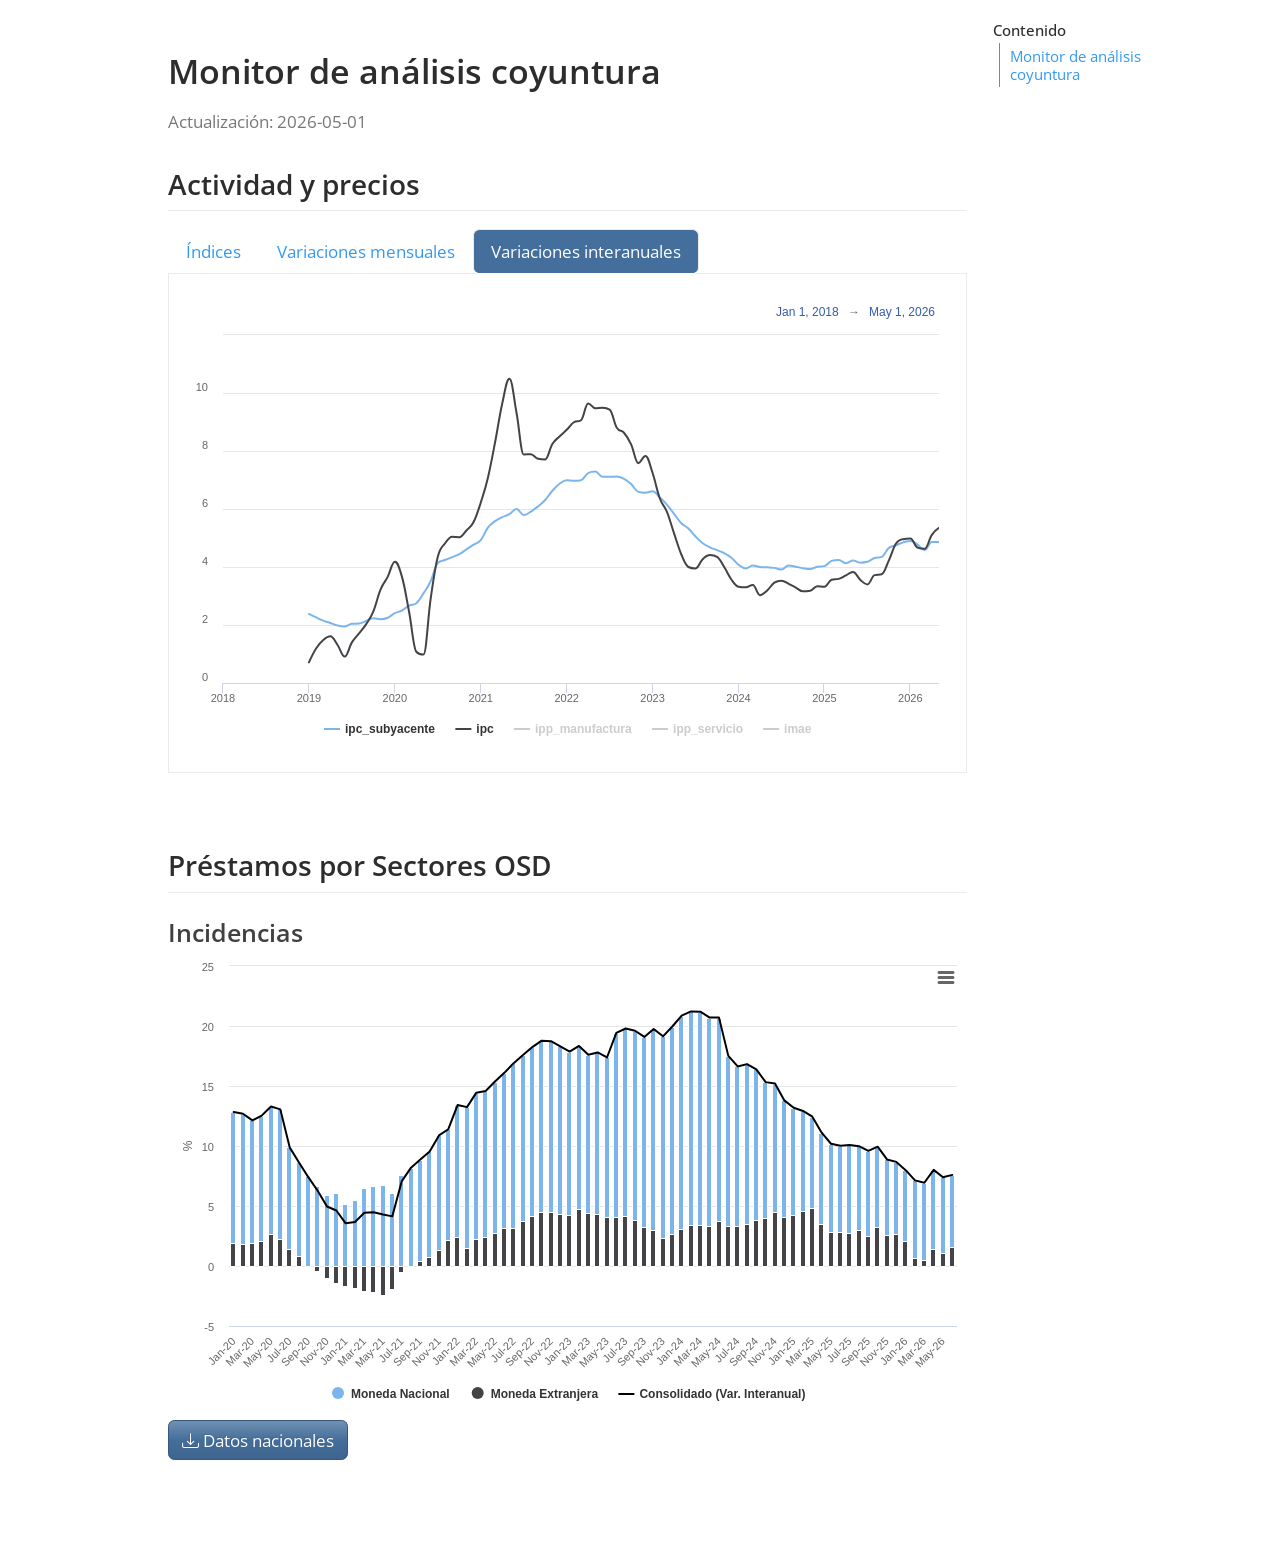
==== index.html @ 755cf3be "chore: actualizar datos y reporte web" ====
<!DOCTYPE html>
<html xmlns="http://www.w3.org/1999/xhtml" lang="en" xml:lang="en"><head>

<meta charset="utf-8">
<meta name="generator" content="quarto-1.9.38">

<meta name="viewport" content="width=device-width, initial-scale=1.0, user-scalable=yes">


<title>index</title>
<style>
/* Default styles provided by pandoc.
** See https://pandoc.org/MANUAL.html#variables-for-html for config info.
*/
code{white-space: pre-wrap;}
span.smallcaps{font-variant: small-caps;}
div.columns{display: flex; gap: min(4vw, 1.5em);}
div.column{flex: auto; overflow-x: auto;}
div.hanging-indent{margin-left: 1.5em; text-indent: -1.5em;}
ul.task-list{list-style: none;}
ul.task-list li input[type="checkbox"] {
  width: 0.8em;
  margin: 0 0.8em 0.2em -1em; /* quarto-specific, see https://github.com/quarto-dev/quarto-cli/issues/4556 */ 
  vertical-align: middle;
}
</style>


<script src="index_files/libs/clipboard/clipboard.min.js"></script>
<script src="index_files/libs/quarto-html/quarto.js" type="module"></script>
<script src="index_files/libs/quarto-html/tabsets/tabsets.js" type="module"></script>
<script src="index_files/libs/quarto-html/popper.min.js"></script>
<script src="index_files/libs/quarto-html/tippy.umd.min.js"></script>
<script src="index_files/libs/quarto-html/anchor.min.js"></script>
<link href="index_files/libs/quarto-html/tippy.css" rel="stylesheet">
<link href="index_files/libs/quarto-html/quarto-syntax-highlighting-15634bcf2e68342d4ad2dfa704d543f6.css" rel="stylesheet" id="quarto-text-highlighting-styles">
<script src="index_files/libs/bootstrap/bootstrap.min.js"></script>
<link href="index_files/libs/bootstrap/bootstrap-icons.css" rel="stylesheet">
<link href="index_files/libs/bootstrap/bootstrap-7c4f94e8e9bd8b446b2df87534dfd278.min.css" rel="stylesheet" append-hash="true" id="quarto-bootstrap" data-mode="light">
<link href="index_files/libs/htmltools-fill-0.5.9/fill.css" rel="stylesheet">
<script src="index_files/libs/htmlwidgets-1.6.4/htmlwidgets.js"></script>
<script src="index_files/libs/jquery-3.5.1/jquery.min.js"></script>
<script src="index_files/libs/proj4js-2.3.15/proj4.js"></script>
<link href="index_files/libs/highcharts-9.3.1/css/motion.css" rel="stylesheet">
<script src="index_files/libs/highcharts-9.3.1/highcharts.js"></script>
<script src="index_files/libs/highcharts-9.3.1/highcharts-3d.js"></script>
<script src="index_files/libs/highcharts-9.3.1/highcharts-more.js"></script>
<script src="index_files/libs/highcharts-9.3.1/modules/stock.js"></script>
<script src="index_files/libs/highcharts-9.3.1/modules/map.js"></script>
<script src="index_files/libs/highcharts-9.3.1/modules/data.js"></script>
<script src="index_files/libs/highcharts-9.3.1/modules/exporting.js"></script>
<script src="index_files/libs/highcharts-9.3.1/modules/offline-exporting.js"></script>
<script src="index_files/libs/highcharts-9.3.1/modules/drilldown.js"></script>
<script src="index_files/libs/highcharts-9.3.1/modules/item-series.js"></script>
<script src="index_files/libs/highcharts-9.3.1/modules/overlapping-datalabels.js"></script>
<script src="index_files/libs/highcharts-9.3.1/modules/annotations.js"></script>
<script src="index_files/libs/highcharts-9.3.1/modules/export-data.js"></script>
<script src="index_files/libs/highcharts-9.3.1/modules/funnel.js"></script>
<script src="index_files/libs/highcharts-9.3.1/modules/heatmap.js"></script>
<script src="index_files/libs/highcharts-9.3.1/modules/treemap.js"></script>
<script src="index_files/libs/highcharts-9.3.1/modules/sankey.js"></script>
<script src="index_files/libs/highcharts-9.3.1/modules/dependency-wheel.js"></script>
<script src="index_files/libs/highcharts-9.3.1/modules/organization.js"></script>
<script src="index_files/libs/highcharts-9.3.1/modules/solid-gauge.js"></script>
<script src="index_files/libs/highcharts-9.3.1/modules/streamgraph.js"></script>
<script src="index_files/libs/highcharts-9.3.1/modules/sunburst.js"></script>
<script src="index_files/libs/highcharts-9.3.1/modules/vector.js"></script>
<script src="index_files/libs/highcharts-9.3.1/modules/wordcloud.js"></script>
<script src="index_files/libs/highcharts-9.3.1/modules/xrange.js"></script>
<script src="index_files/libs/highcharts-9.3.1/modules/tilemap.js"></script>
<script src="index_files/libs/highcharts-9.3.1/modules/venn.js"></script>
<script src="index_files/libs/highcharts-9.3.1/modules/gantt.js"></script>
<script src="index_files/libs/highcharts-9.3.1/modules/timeline.js"></script>
<script src="index_files/libs/highcharts-9.3.1/modules/parallel-coordinates.js"></script>
<script src="index_files/libs/highcharts-9.3.1/modules/bullet.js"></script>
<script src="index_files/libs/highcharts-9.3.1/modules/coloraxis.js"></script>
<script src="index_files/libs/highcharts-9.3.1/modules/dumbbell.js"></script>
<script src="index_files/libs/highcharts-9.3.1/modules/lollipop.js"></script>
<script src="index_files/libs/highcharts-9.3.1/modules/series-label.js"></script>
<script src="index_files/libs/highcharts-9.3.1/plugins/motion.js"></script>
<script src="index_files/libs/highcharts-9.3.1/custom/reset.js"></script>
<script src="index_files/libs/highcharts-9.3.1/modules/boost.js"></script>
<script src="index_files/libs/highchart-binding-0.9.5/highchart.js"></script>


<link rel="stylesheet" href="style.css">
</head>

<body class="quarto-light">

<div id="quarto-content" class="page-columns page-rows-contents page-layout-article">
<div id="quarto-margin-sidebar" class="sidebar margin-sidebar">
  <nav id="TOC" role="doc-toc" class="toc-active">
    <h2 id="toc-title">Contenido</h2>
   
  <ul>
  <li><a href="#monitor-de-análisis-coyuntura" id="toc-monitor-de-análisis-coyuntura" class="nav-link active" data-scroll-target="#monitor-de-análisis-coyuntura">Monitor de análisis coyuntura</a>
  <ul class="collapse">
  <li><a href="#actividad-y-precios" id="toc-actividad-y-precios" class="nav-link" data-scroll-target="#actividad-y-precios">Actividad y precios</a></li>
  <li><a href="#préstamos-por-sectores-osd" id="toc-préstamos-por-sectores-osd" class="nav-link" data-scroll-target="#préstamos-por-sectores-osd">Préstamos por Sectores OSD</a>
  <ul class="collapse">
  <li><a href="#incidencias" id="toc-incidencias" class="nav-link" data-scroll-target="#incidencias">Incidencias</a></li>
  </ul></li>
  </ul></li>
  </ul>
</nav>
</div>
<main class="content" id="quarto-document-content">




<section id="monitor-de-análisis-coyuntura" class="level1">
<h1>Monitor de análisis coyuntura</h1>
<p>Actualización: 2026-05-01</p>
<section id="actividad-y-precios" class="level2">
<h2 class="anchored" data-anchor-id="actividad-y-precios">Actividad y precios</h2>
<div class="tabset-margin-container"></div><div class="panel-tabset nav-pills">
<ul class="nav nav-tabs" role="tablist"><li class="nav-item" role="presentation"><a class="nav-link" id="tabset-1-1-tab" data-bs-toggle="tab" data-bs-target="#tabset-1-1" role="tab" aria-controls="tabset-1-1" aria-selected="false" href="">Índices</a></li><li class="nav-item" role="presentation"><a class="nav-link" id="tabset-1-2-tab" data-bs-toggle="tab" data-bs-target="#tabset-1-2" role="tab" aria-controls="tabset-1-2" aria-selected="false" href="">Variaciones mensuales</a></li><li class="nav-item" role="presentation"><a class="nav-link active" id="tabset-1-3-tab" data-bs-toggle="tab" data-bs-target="#tabset-1-3" role="tab" aria-controls="tabset-1-3" aria-selected="true" href="">Variaciones interanuales</a></li></ul>
<div class="tab-content nav-pills">
<div id="tabset-1-1" class="tab-pane" role="tabpanel" aria-labelledby="tabset-1-1-tab">
<div class="cell">
<div class="cell-output-display">
<div class="highchart html-widget html-fill-item" id="htmlwidget-ad4635444d40d844fd18" style="width:100%;height:464px;"></div>
<script type="application/json" data-for="htmlwidget-ad4635444d40d844fd18">{"x":{"hc_opts":{"chart":{"reflow":true},"title":{"text":null},"yAxis":{"title":{"text":null},"opposite":false},"credits":{"enabled":false},"exporting":{"enabled":false},"boost":{"enabled":false},"plotOptions":{"series":{"label":{"enabled":false},"turboThreshold":0},"treemap":{"layoutAlgorithm":"squarified"}},"series":[{"group":"group","data":[{"periodo":"2018-01-01","variables":"ipc_subyacente","indice":94.09,"vm":null,"vi":null,"x":1514764800000,"y":94.09},{"periodo":"2018-02-01","variables":"ipc_subyacente","indice":94.31999999999999,"vm":0.24,"vi":null,"x":1517443200000,"y":94.31999999999999},{"periodo":"2018-03-01","variables":"ipc_subyacente","indice":94.53,"vm":0.22,"vi":null,"x":1519862400000,"y":94.53},{"periodo":"2018-04-01","variables":"ipc_subyacente","indice":94.77,"vm":0.25,"vi":null,"x":1522540800000,"y":94.77},{"periodo":"2018-05-01","variables":"ipc_subyacente","indice":94.88,"vm":0.12,"vi":null,"x":1525132800000,"y":94.88},{"periodo":"2018-06-01","variables":"ipc_subyacente","indice":95.04000000000001,"vm":0.17,"vi":null,"x":1527811200000,"y":95.04000000000001},{"periodo":"2018-07-01","variables":"ipc_subyacente","indice":95.15000000000001,"vm":0.12,"vi":null,"x":1530403200000,"y":95.15000000000001},{"periodo":"2018-08-01","variables":"ipc_subyacente","indice":95.42,"vm":0.28,"vi":null,"x":1533081600000,"y":95.42},{"periodo":"2018-09-01","variables":"ipc_subyacente","indice":95.64,"vm":0.23,"vi":null,"x":1535760000000,"y":95.64},{"periodo":"2018-10-01","variables":"ipc_subyacente","indice":95.77,"vm":0.14,"vi":null,"x":1538352000000,"y":95.77},{"periodo":"2018-11-01","variables":"ipc_subyacente","indice":95.92,"vm":0.16,"vi":null,"x":1541030400000,"y":95.92},{"periodo":"2018-12-01","variables":"ipc_subyacente","indice":96.11,"vm":0.2,"vi":null,"x":1543622400000,"y":96.11},{"periodo":"2019-01-01","variables":"ipc_subyacente","indice":96.33,"vm":0.23,"vi":2.38,"x":1546300800000,"y":96.33},{"periodo":"2019-02-01","variables":"ipc_subyacente","indice":96.45,"vm":0.12,"vi":2.26,"x":1548979200000,"y":96.45},{"periodo":"2019-03-01","variables":"ipc_subyacente","indice":96.56,"vm":0.11,"vi":2.15,"x":1551398400000,"y":96.56},{"periodo":"2019-04-01","variables":"ipc_subyacente","indice":96.73,"vm":0.18,"vi":2.07,"x":1554076800000,"y":96.73},{"periodo":"2019-05-01","variables":"ipc_subyacente","indice":96.76000000000001,"vm":0.03,"vi":1.98,"x":1556668800000,"y":96.76000000000001},{"periodo":"2019-06-01","variables":"ipc_subyacente","indice":96.89,"vm":0.13,"vi":1.95,"x":1559347200000,"y":96.89},{"periodo":"2019-07-01","variables":"ipc_subyacente","indice":97.09,"vm":0.21,"vi":2.04,"x":1561939200000,"y":97.09},{"periodo":"2019-08-01","variables":"ipc_subyacente","indice":97.38,"vm":0.3,"vi":2.05,"x":1564617600000,"y":97.38},{"periodo":"2019-09-01","variables":"ipc_subyacente","indice":97.69,"vm":0.32,"vi":2.14,"x":1567296000000,"y":97.69},{"periodo":"2019-10-01","variables":"ipc_subyacente","indice":97.91,"vm":0.23,"vi":2.23,"x":1569888000000,"y":97.91},{"periodo":"2019-11-01","variables":"ipc_subyacente","indice":98.03,"vm":0.12,"vi":2.2,"x":1572566400000,"y":98.03},{"periodo":"2019-12-01","variables":"ipc_subyacente","indice":98.27,"vm":0.24,"vi":2.25,"x":1575158400000,"y":98.27},{"periodo":"2020-01-01","variables":"ipc_subyacente","indice":98.65000000000001,"vm":0.39,"vi":2.41,"x":1577836800000,"y":98.65000000000001},{"periodo":"2020-02-01","variables":"ipc_subyacente","indice":98.86,"vm":0.21,"vi":2.5,"x":1580515200000,"y":98.86},{"periodo":"2020-03-01","variables":"ipc_subyacente","indice":99.14,"vm":0.28,"vi":2.67,"x":1583020800000,"y":99.14},{"periodo":"2020-04-01","variables":"ipc_subyacente","indice":99.39,"vm":0.25,"vi":2.75,"x":1585699200000,"y":99.39},{"periodo":"2020-05-01","variables":"ipc_subyacente","indice":99.75,"vm":0.36,"vi":3.09,"x":1588291200000,"y":99.75},{"periodo":"2020-06-01","variables":"ipc_subyacente","indice":100.29,"vm":0.54,"vi":3.51,"x":1590969600000,"y":100.29},{"periodo":"2020-07-01","variables":"ipc_subyacente","indice":101.11,"vm":0.82,"vi":4.14,"x":1593561600000,"y":101.11},{"periodo":"2020-08-01","variables":"ipc_subyacente","indice":101.51,"vm":0.4,"vi":4.24,"x":1596240000000,"y":101.51},{"periodo":"2020-09-01","variables":"ipc_subyacente","indice":101.93,"vm":0.41,"vi":4.34,"x":1598918400000,"y":101.93},{"periodo":"2020-10-01","variables":"ipc_subyacente","indice":102.26,"vm":0.32,"vi":4.44,"x":1601510400000,"y":102.26},{"periodo":"2020-11-01","variables":"ipc_subyacente","indice":102.55,"vm":0.28,"vi":4.61,"x":1604188800000,"y":102.55},{"periodo":"2020-12-01","variables":"ipc_subyacente","indice":102.96,"vm":0.4,"vi":4.77,"x":1606780800000,"y":102.96},{"periodo":"2021-01-01","variables":"ipc_subyacente","indice":103.51,"vm":0.53,"vi":4.93,"x":1609459200000,"y":103.51},{"periodo":"2021-02-01","variables":"ipc_subyacente","indice":104.16,"vm":0.63,"vi":5.36,"x":1612137600000,"y":104.16},{"periodo":"2021-03-01","variables":"ipc_subyacente","indice":104.67,"vm":0.49,"vi":5.58,"x":1614556800000,"y":104.67},{"periodo":"2021-04-01","variables":"ipc_subyacente","indice":105.08,"vm":0.39,"vi":5.72,"x":1617235200000,"y":105.08},{"periodo":"2021-05-01","variables":"ipc_subyacente","indice":105.56,"vm":0.46,"vi":5.82,"x":1619827200000,"y":105.56},{"periodo":"2021-06-01","variables":"ipc_subyacente","indice":106.31,"vm":0.71,"vi":6,"x":1622505600000,"y":106.31},{"periodo":"2021-07-01","variables":"ipc_subyacente","indice":106.96,"vm":0.61,"vi":5.79,"x":1625097600000,"y":106.96},{"periodo":"2021-08-01","variables":"ipc_subyacente","indice":107.51,"vm":0.51,"vi":5.91,"x":1627776000000,"y":107.51},{"periodo":"2021-09-01","variables":"ipc_subyacente","indice":108.14,"vm":0.59,"vi":6.09,"x":1630454400000,"y":108.14},{"periodo":"2021-10-01","variables":"ipc_subyacente","indice":108.71,"vm":0.53,"vi":6.31,"x":1633046400000,"y":108.71},{"periodo":"2021-11-01","variables":"ipc_subyacente","indice":109.35,"vm":0.59,"vi":6.63,"x":1635724800000,"y":109.35},{"periodo":"2021-12-01","variables":"ipc_subyacente","indice":110.03,"vm":0.62,"vi":6.87,"x":1638316800000,"y":110.03},{"periodo":"2022-01-01","variables":"ipc_subyacente","indice":110.75,"vm":0.65,"vi":6.99,"x":1640995200000,"y":110.75},{"periodo":"2022-02-01","variables":"ipc_subyacente","indice":111.42,"vm":0.6,"vi":6.97,"x":1643673600000,"y":111.42},{"periodo":"2022-03-01","variables":"ipc_subyacente","indice":111.99,"vm":0.51,"vi":6.99,"x":1646092800000,"y":111.99},{"periodo":"2022-04-01","variables":"ipc_subyacente","indice":112.69,"vm":0.63,"vi":7.24,"x":1648771200000,"y":112.69},{"periodo":"2022-05-01","variables":"ipc_subyacente","indice":113.26,"vm":0.51,"vi":7.29,"x":1651363200000,"y":113.26},{"periodo":"2022-06-01","variables":"ipc_subyacente","indice":113.87,"vm":0.54,"vi":7.11,"x":1654041600000,"y":113.87},{"periodo":"2022-07-01","variables":"ipc_subyacente","indice":114.56,"vm":0.61,"vi":7.11,"x":1656633600000,"y":114.56},{"periodo":"2022-08-01","variables":"ipc_subyacente","indice":115.17,"vm":0.53,"vi":7.12,"x":1659312000000,"y":115.17},{"periodo":"2022-09-01","variables":"ipc_subyacente","indice":115.75,"vm":0.5,"vi":7.04,"x":1661990400000,"y":115.75},{"periodo":"2022-10-01","variables":"ipc_subyacente","indice":116.17,"vm":0.36,"vi":6.86,"x":1664582400000,"y":116.17},{"periodo":"2022-11-01","variables":"ipc_subyacente","indice":116.56,"vm":0.34,"vi":6.59,"x":1667260800000,"y":116.56},{"periodo":"2022-12-01","variables":"ipc_subyacente","indice":117.25,"vm":0.59,"vi":6.56,"x":1669852800000,"y":117.25},{"periodo":"2023-01-01","variables":"ipc_subyacente","indice":118.07,"vm":0.7,"vi":6.61,"x":1672531200000,"y":118.07},{"periodo":"2023-02-01","variables":"ipc_subyacente","indice":118.55,"vm":0.41,"vi":6.4,"x":1675209600000,"y":118.55},{"periodo":"2023-03-01","variables":"ipc_subyacente","indice":118.88,"vm":0.28,"vi":6.15,"x":1677628800000,"y":118.88},{"periodo":"2023-04-01","variables":"ipc_subyacente","indice":119.26,"vm":0.32,"vi":5.83,"x":1680307200000,"y":119.26},{"periodo":"2023-05-01","variables":"ipc_subyacente","indice":119.5,"vm":0.2,"vi":5.51,"x":1682899200000,"y":119.5},{"periodo":"2023-06-01","variables":"ipc_subyacente","indice":119.94,"vm":0.37,"vi":5.33,"x":1685577600000,"y":119.94},{"periodo":"2023-07-01","variables":"ipc_subyacente","indice":120.34,"vm":0.33,"vi":5.05,"x":1688169600000,"y":120.34},{"periodo":"2023-08-01","variables":"ipc_subyacente","indice":120.72,"vm":0.32,"vi":4.82,"x":1690848000000,"y":120.72},{"periodo":"2023-09-01","variables":"ipc_subyacente","indice":121.17,"vm":0.37,"vi":4.68,"x":1693526400000,"y":121.17},{"periodo":"2023-10-01","variables":"ipc_subyacente","indice":121.49,"vm":0.26,"vi":4.58,"x":1696118400000,"y":121.49},{"periodo":"2023-11-01","variables":"ipc_subyacente","indice":121.78,"vm":0.24,"vi":4.48,"x":1698796800000,"y":121.78},{"periodo":"2023-12-01","variables":"ipc_subyacente","indice":122.32,"vm":0.44,"vi":4.32,"x":1701388800000,"y":122.32},{"periodo":"2024-01-01","variables":"ipc_subyacente","indice":122.89,"vm":0.47,"vi":4.08,"x":1704067200000,"y":122.89},{"periodo":"2024-02-01","variables":"ipc_subyacente","indice":123.23,"vm":0.28,"vi":3.95,"x":1706745600000,"y":123.23},{"periodo":"2024-03-01","variables":"ipc_subyacente","indice":123.69,"vm":0.37,"vi":4.05,"x":1709251200000,"y":123.69},{"periodo":"2024-04-01","variables":"ipc_subyacente","indice":124.03,"vm":0.27,"vi":4,"x":1711929600000,"y":124.03},{"periodo":"2024-05-01","variables":"ipc_subyacente","indice":124.27,"vm":0.19,"vi":3.99,"x":1714521600000,"y":124.27},{"periodo":"2024-06-01","variables":"ipc_subyacente","indice":124.7,"vm":0.35,"vi":3.97,"x":1717200000000,"y":124.7},{"periodo":"2024-07-01","variables":"ipc_subyacente","indice":125.04,"vm":0.27,"vi":3.91,"x":1719792000000,"y":125.04},{"periodo":"2024-08-01","variables":"ipc_subyacente","indice":125.61,"vm":0.46,"vi":4.05,"x":1722470400000,"y":125.61},{"periodo":"2024-09-01","variables":"ipc_subyacente","indice":126.03,"vm":0.33,"vi":4.01,"x":1725148800000,"y":126.03},{"periodo":"2024-10-01","variables":"ipc_subyacente","indice":126.3,"vm":0.21,"vi":3.96,"x":1727740800000,"y":126.3},{"periodo":"2024-11-01","variables":"ipc_subyacente","indice":126.56,"vm":0.21,"vi":3.93,"x":1730419200000,"y":126.56},{"periodo":"2024-12-01","variables":"ipc_subyacente","indice":127.23,"vm":0.53,"vi":4.01,"x":1733011200000,"y":127.23},{"periodo":"2025-01-01","variables":"ipc_subyacente","indice":127.84,"vm":0.48,"vi":4.03,"x":1735689600000,"y":127.84},{"periodo":"2025-02-01","variables":"ipc_subyacente","indice":128.42,"vm":0.45,"vi":4.21,"x":1738368000000,"y":128.42},{"periodo":"2025-03-01","variables":"ipc_subyacente","indice":128.94,"vm":0.4,"vi":4.24,"x":1740787200000,"y":128.94},{"periodo":"2025-04-01","variables":"ipc_subyacente","indice":129.15,"vm":0.16,"vi":4.13,"x":1743465600000,"y":129.15},{"periodo":"2025-05-01","variables":"ipc_subyacente","indice":129.52,"vm":0.29,"vi":4.22,"x":1746057600000,"y":129.52},{"periodo":"2025-06-01","variables":"ipc_subyacente","indice":129.88,"vm":0.28,"vi":4.15,"x":1748736000000,"y":129.88},{"periodo":"2025-07-01","variables":"ipc_subyacente","indice":130.27,"vm":0.3,"vi":4.18,"x":1751328000000,"y":130.27},{"periodo":"2025-08-01","variables":"ipc_subyacente","indice":131.03,"vm":0.58,"vi":4.31,"x":1754006400000,"y":131.03},{"periodo":"2025-09-01","variables":"ipc_subyacente","indice":131.51,"vm":0.37,"vi":4.35,"x":1756684800000,"y":131.51},{"periodo":"2025-10-01","variables":"ipc_subyacente","indice":132.19,"vm":0.52,"vi":4.66,"x":1759276800000,"y":132.19},{"periodo":"2025-11-01","variables":"ipc_subyacente","indice":132.57,"vm":0.29,"vi":4.75,"x":1761955200000,"y":132.57},{"periodo":"2025-12-01","variables":"ipc_subyacente","indice":133.4,"vm":0.63,"vi":4.85,"x":1764547200000,"y":133.4},{"periodo":"2026-01-01","variables":"ipc_subyacente","indice":134.1,"vm":0.52,"vi":4.9,"x":1767225600000,"y":134.1},{"periodo":"2026-02-01","variables":"ipc_subyacente","indice":134.54,"vm":0.33,"vi":4.77,"x":1769904000000,"y":134.54},{"periodo":"2026-03-01","variables":"ipc_subyacente","indice":134.85,"vm":0.23,"vi":4.58,"x":1772323200000,"y":134.85},{"periodo":"2026-04-01","variables":"ipc_subyacente","indice":135.43,"vm":0.43,"vi":4.86,"x":1775001600000,"y":135.43},{"periodo":"2026-05-01","variables":"ipc_subyacente","indice":135.82,"vm":0.29,"vi":4.86,"x":1777593600000,"y":135.82}],"type":"spline","name":"ipc_subyacente","visible":true},{"group":"group","data":[{"periodo":"2018-01-01","variables":"ipc","indice":94.58,"vm":null,"vi":null,"x":1514764800000,"y":94.58},{"periodo":"2018-02-01","variables":"ipc","indice":94.48,"vm":-0.11,"vi":null,"x":1517443200000,"y":94.48},{"periodo":"2018-03-01","variables":"ipc","indice":94.83,"vm":0.37,"vi":null,"x":1519862400000,"y":94.83},{"periodo":"2018-04-01","variables":"ipc","indice":95.20999999999999,"vm":0.4,"vi":null,"x":1522540800000,"y":95.20999999999999},{"periodo":"2018-05-01","variables":"ipc","indice":95.45999999999999,"vm":0.26,"vi":null,"x":1525132800000,"y":95.45999999999999},{"periodo":"2018-06-01","variables":"ipc","indice":95.66,"vm":0.21,"vi":null,"x":1527811200000,"y":95.66},{"periodo":"2018-07-01","variables":"ipc","indice":95.64,"vm":-0.02,"vi":null,"x":1530403200000,"y":95.64},{"periodo":"2018-08-01","variables":"ipc","indice":95.67,"vm":0.03,"vi":null,"x":1533081600000,"y":95.67},{"periodo":"2018-09-01","variables":"ipc","indice":95.73999999999999,"vm":0.07000000000000001,"vi":null,"x":1535760000000,"y":95.73999999999999},{"periodo":"2018-10-01","variables":"ipc","indice":95.95999999999999,"vm":0.23,"vi":null,"x":1538352000000,"y":95.95999999999999},{"periodo":"2018-11-01","variables":"ipc","indice":95.62,"vm":-0.35,"vi":null,"x":1541030400000,"y":95.62},{"periodo":"2018-12-01","variables":"ipc","indice":95.41,"vm":-0.22,"vi":null,"x":1543622400000,"y":95.41},{"periodo":"2019-01-01","variables":"ipc","indice":95.25,"vm":-0.17,"vi":0.71,"x":1546300800000,"y":95.25},{"periodo":"2019-02-01","variables":"ipc","indice":95.59999999999999,"vm":0.37,"vi":1.19,"x":1548979200000,"y":95.59999999999999},{"periodo":"2019-03-01","variables":"ipc","indice":96.23,"vm":0.66,"vi":1.48,"x":1551398400000,"y":96.23},{"periodo":"2019-04-01","variables":"ipc","indice":96.73999999999999,"vm":0.53,"vi":1.61,"x":1554076800000,"y":96.73999999999999},{"periodo":"2019-05-01","variables":"ipc","indice":96.70999999999999,"vm":-0.03,"vi":1.31,"x":1556668800000,"y":96.70999999999999},{"periodo":"2019-06-01","variables":"ipc","indice":96.53,"vm":-0.19,"vi":0.91,"x":1559347200000,"y":96.53},{"periodo":"2019-07-01","variables":"ipc","indice":96.98,"vm":0.47,"vi":1.4,"x":1561939200000,"y":96.98},{"periodo":"2019-08-01","variables":"ipc","indice":97.31,"vm":0.34,"vi":1.71,"x":1564617600000,"y":97.31},{"periodo":"2019-09-01","variables":"ipc","indice":97.68000000000001,"vm":0.38,"vi":2.03,"x":1567296000000,"y":97.68000000000001},{"periodo":"2019-10-01","variables":"ipc","indice":98.33,"vm":0.67,"vi":2.47,"x":1569888000000,"y":98.33},{"periodo":"2019-11-01","variables":"ipc","indice":98.7,"vm":0.38,"vi":3.22,"x":1572566400000,"y":98.7},{"periodo":"2019-12-01","variables":"ipc","indice":98.90000000000001,"vm":0.2,"vi":3.66,"x":1575158400000,"y":98.90000000000001},{"periodo":"2020-01-01","variables":"ipc","indice":99.23,"vm":0.33,"vi":4.18,"x":1577836800000,"y":99.23},{"periodo":"2020-02-01","variables":"ipc","indice":99.09999999999999,"vm":-0.13,"vi":3.66,"x":1580515200000,"y":99.09999999999999},{"periodo":"2020-03-01","variables":"ipc","indice":98.58,"vm":-0.52,"vi":2.44,"x":1583020800000,"y":98.58},{"periodo":"2020-04-01","variables":"ipc","indice":97.78,"vm":-0.8100000000000001,"vi":1.08,"x":1585699200000,"y":97.78},{"periodo":"2020-05-01","variables":"ipc","indice":97.66,"vm":-0.12,"vi":0.98,"x":1588291200000,"y":97.66},{"periodo":"2020-06-01","variables":"ipc","indice":99.33,"vm":1.71,"vi":2.9,"x":1590969600000,"y":99.33},{"periodo":"2020-07-01","variables":"ipc","indice":101.2,"vm":1.88,"vi":4.35,"x":1593561600000,"y":101.2},{"periodo":"2020-08-01","variables":"ipc","indice":101.99,"vm":0.78,"vi":4.81,"x":1596240000000,"y":101.99},{"periodo":"2020-09-01","variables":"ipc","indice":102.6,"vm":0.6,"vi":5.04,"x":1598918400000,"y":102.6},{"periodo":"2020-10-01","variables":"ipc","indice":103.28,"vm":0.66,"vi":5.03,"x":1601510400000,"y":103.28},{"periodo":"2020-11-01","variables":"ipc","indice":103.89,"vm":0.59,"vi":5.26,"x":1604188800000,"y":103.89},{"periodo":"2020-12-01","variables":"ipc","indice":104.39,"vm":0.48,"vi":5.55,"x":1606780800000,"y":104.39},{"periodo":"2021-01-01","variables":"ipc","indice":105.4,"vm":0.97,"vi":6.22,"x":1609459200000,"y":105.4},{"periodo":"2021-02-01","variables":"ipc","indice":106.12,"vm":0.68,"vi":7.08,"x":1612137600000,"y":106.12},{"periodo":"2021-03-01","variables":"ipc","indice":106.76,"vm":0.6,"vi":8.300000000000001,"x":1614556800000,"y":106.76},{"periodo":"2021-04-01","variables":"ipc","indice":107.21,"vm":0.42,"vi":9.640000000000001,"x":1617235200000,"y":107.21},{"periodo":"2021-05-01","variables":"ipc","indice":107.9,"vm":0.64,"vi":10.49,"x":1619827200000,"y":107.9},{"periodo":"2021-06-01","variables":"ipc","indice":108.58,"vm":0.63,"vi":9.31,"x":1622505600000,"y":108.58},{"periodo":"2021-07-01","variables":"ipc","indice":109.17,"vm":0.54,"vi":7.88,"x":1625097600000,"y":109.17},{"periodo":"2021-08-01","variables":"ipc","indice":110.04,"vm":0.8,"vi":7.89,"x":1627776000000,"y":110.04},{"periodo":"2021-09-01","variables":"ipc","indice":110.53,"vm":0.45,"vi":7.73,"x":1630454400000,"y":110.53},{"periodo":"2021-10-01","variables":"ipc","indice":111.24,"vm":0.64,"vi":7.71,"x":1633046400000,"y":111.24},{"periodo":"2021-11-01","variables":"ipc","indice":112.45,"vm":1.09,"vi":8.24,"x":1635724800000,"y":112.45},{"periodo":"2021-12-01","variables":"ipc","indice":113.26,"vm":0.72,"vi":8.5,"x":1638316800000,"y":113.26},{"periodo":"2022-01-01","variables":"ipc","indice":114.6,"vm":1.18,"vi":8.73,"x":1640995200000,"y":114.6},{"periodo":"2022-02-01","variables":"ipc","indice":115.66,"vm":0.92,"vi":8.99,"x":1643673600000,"y":115.66},{"periodo":"2022-03-01","variables":"ipc","indice":116.43,"vm":0.67,"vi":9.06,"x":1646092800000,"y":116.43},{"periodo":"2022-04-01","variables":"ipc","indice":117.54,"vm":0.95,"vi":9.640000000000001,"x":1648771200000,"y":117.54},{"periodo":"2022-05-01","variables":"ipc","indice":118.12,"vm":0.49,"vi":9.470000000000001,"x":1651363200000,"y":118.12},{"periodo":"2022-06-01","variables":"ipc","indice":118.88,"vm":0.64,"vi":9.49,"x":1654041600000,"y":118.88},{"periodo":"2022-07-01","variables":"ipc","indice":119.47,"vm":0.5,"vi":9.43,"x":1656633600000,"y":119.47},{"periodo":"2022-08-01","variables":"ipc","indice":119.72,"vm":0.21,"vi":8.800000000000001,"x":1659312000000,"y":119.72},{"periodo":"2022-09-01","variables":"ipc","indice":120.07,"vm":0.29,"vi":8.630000000000001,"x":1661990400000,"y":120.07},{"periodo":"2022-10-01","variables":"ipc","indice":120.4,"vm":0.27,"vi":8.23,"x":1664582400000,"y":120.4},{"periodo":"2022-11-01","variables":"ipc","indice":120.97,"vm":0.47,"vi":7.58,"x":1667260800000,"y":120.97},{"periodo":"2022-12-01","variables":"ipc","indice":122.13,"vm":0.96,"vi":7.83,"x":1669852800000,"y":122.13},{"periodo":"2023-01-01","variables":"ipc","indice":122.9,"vm":0.63,"vi":7.24,"x":1672531200000,"y":122.9},{"periodo":"2023-02-01","variables":"ipc","indice":123.03,"vm":0.11,"vi":6.37,"x":1675209600000,"y":123.03},{"periodo":"2023-03-01","variables":"ipc","indice":123.3,"vm":0.22,"vi":5.9,"x":1677628800000,"y":123.3},{"periodo":"2023-04-01","variables":"ipc","indice":123.6,"vm":0.24,"vi":5.16,"x":1680307200000,"y":123.6},{"periodo":"2023-05-01","variables":"ipc","indice":123.36,"vm":-0.19,"vi":4.44,"x":1682899200000,"y":123.36},{"periodo":"2023-06-01","variables":"ipc","indice":123.63,"vm":0.22,"vi":4,"x":1685577600000,"y":123.63},{"periodo":"2023-07-01","variables":"ipc","indice":124.19,"vm":0.45,"vi":3.95,"x":1688169600000,"y":124.19},{"periodo":"2023-08-01","variables":"ipc","indice":124.83,"vm":0.52,"vi":4.27,"x":1690848000000,"y":124.83},{"periodo":"2023-09-01","variables":"ipc","indice":125.37,"vm":0.43,"vi":4.41,"x":1693526400000,"y":125.37},{"periodo":"2023-10-01","variables":"ipc","indice":125.64,"vm":0.22,"vi":4.35,"x":1696118400000,"y":125.64},{"periodo":"2023-11-01","variables":"ipc","indice":125.81,"vm":0.14,"vi":4,"x":1698796800000,"y":125.81},{"periodo":"2023-12-01","variables":"ipc","indice":126.49,"vm":0.54,"vi":3.57,"x":1701388800000,"y":126.49},{"periodo":"2024-01-01","variables":"ipc","indice":126.98,"vm":0.39,"vi":3.32,"x":1704067200000,"y":126.98},{"periodo":"2024-02-01","variables":"ipc","indice":127.09,"vm":0.09,"vi":3.3,"x":1706745600000,"y":127.09},{"periodo":"2024-03-01","variables":"ipc","indice":127.47,"vm":0.3,"vi":3.38,"x":1709251200000,"y":127.47},{"periodo":"2024-04-01","variables":"ipc","indice":127.35,"vm":-0.09,"vi":3.03,"x":1711929600000,"y":127.35},{"periodo":"2024-05-01","variables":"ipc","indice":127.3,"vm":-0.04,"vi":3.19,"x":1714521600000,"y":127.3},{"periodo":"2024-06-01","variables":"ipc","indice":127.91,"vm":0.48,"vi":3.46,"x":1717200000000,"y":127.91},{"periodo":"2024-07-01","variables":"ipc","indice":128.58,"vm":0.52,"vi":3.53,"x":1719792000000,"y":128.58},{"periodo":"2024-08-01","variables":"ipc","indice":129.1,"vm":0.4,"vi":3.42,"x":1722470400000,"y":129.1},{"periodo":"2024-09-01","variables":"ipc","indice":129.49,"vm":0.3,"vi":3.29,"x":1725148800000,"y":129.49},{"periodo":"2024-10-01","variables":"ipc","indice":129.61,"vm":0.09,"vi":3.16,"x":1727740800000,"y":129.61},{"periodo":"2024-11-01","variables":"ipc","indice":129.81,"vm":0.15,"vi":3.18,"x":1730419200000,"y":129.81},{"periodo":"2024-12-01","variables":"ipc","indice":130.72,"vm":0.7,"vi":3.34,"x":1733011200000,"y":130.72},{"periodo":"2025-01-01","variables":"ipc","indice":131.2,"vm":0.37,"vi":3.32,"x":1735689600000,"y":131.2},{"periodo":"2025-02-01","variables":"ipc","indice":131.62,"vm":0.32,"vi":3.56,"x":1738368000000,"y":131.62},{"periodo":"2025-03-01","variables":"ipc","indice":132.04,"vm":0.32,"vi":3.59,"x":1740787200000,"y":132.04},{"periodo":"2025-04-01","variables":"ipc","indice":132.07,"vm":0.02,"vi":3.71,"x":1743465600000,"y":132.07},{"periodo":"2025-05-01","variables":"ipc","indice":132.18,"vm":0.08,"vi":3.83,"x":1746057600000,"y":132.18},{"periodo":"2025-06-01","variables":"ipc","indice":132.46,"vm":0.21,"vi":3.56,"x":1748736000000,"y":132.46},{"periodo":"2025-07-01","variables":"ipc","indice":132.95,"vm":0.37,"vi":3.4,"x":1751328000000,"y":132.95},{"periodo":"2025-08-01","variables":"ipc","indice":133.9,"vm":0.71,"vi":3.72,"x":1754006400000,"y":133.9},{"periodo":"2025-09-01","variables":"ipc","indice":134.35,"vm":0.34,"vi":3.75,"x":1756684800000,"y":134.35},{"periodo":"2025-10-01","variables":"ipc","indice":135.09,"vm":0.55,"vi":4.23,"x":1759276800000,"y":135.09},{"periodo":"2025-11-01","variables":"ipc","indice":136.06,"vm":0.72,"vi":4.81,"x":1761955200000,"y":136.06},{"periodo":"2025-12-01","variables":"ipc","indice":137.2,"vm":0.84,"vi":4.96,"x":1764547200000,"y":137.2},{"periodo":"2026-01-01","variables":"ipc","indice":137.74,"vm":0.39,"vi":4.98,"x":1767225600000,"y":137.74},{"periodo":"2026-02-01","variables":"ipc","indice":137.77,"vm":0.02,"vi":4.67,"x":1769904000000,"y":137.77},{"periodo":"2026-03-01","variables":"ipc","indice":138.15,"vm":0.28,"vi":4.63,"x":1772323200000,"y":138.15},{"periodo":"2026-04-01","variables":"ipc","indice":138.82,"vm":0.48,"vi":5.11,"x":1775001600000,"y":138.82},{"periodo":"2026-05-01","variables":"ipc","indice":139.25,"vm":0.31,"vi":5.35,"x":1777593600000,"y":139.25}],"type":"spline","name":"ipc","visible":true},{"group":"group","data":[{"periodo":"2018-01-01","variables":"ipp_manufactura","indice":109.04,"vm":null,"vi":null,"x":1514764800000,"y":109.04},{"periodo":"2018-02-01","variables":"ipp_manufactura","indice":109.71,"vm":0.61,"vi":null,"x":1517443200000,"y":109.71},{"periodo":"2018-03-01","variables":"ipp_manufactura","indice":110.27,"vm":0.51,"vi":null,"x":1519862400000,"y":110.27},{"periodo":"2018-04-01","variables":"ipp_manufactura","indice":111.11,"vm":0.76,"vi":null,"x":1522540800000,"y":111.11},{"periodo":"2018-05-01","variables":"ipp_manufactura","indice":112.44,"vm":1.2,"vi":null,"x":1525132800000,"y":112.44},{"periodo":"2018-06-01","variables":"ipp_manufactura","indice":113.07,"vm":0.5600000000000001,"vi":null,"x":1527811200000,"y":113.07},{"periodo":"2018-07-01","variables":"ipp_manufactura","indice":113.07,"vm":0,"vi":null,"x":1530403200000,"y":113.07},{"periodo":"2018-08-01","variables":"ipp_manufactura","indice":114.74,"vm":1.48,"vi":null,"x":1533081600000,"y":114.74},{"periodo":"2018-09-01","variables":"ipp_manufactura","indice":115.29,"vm":0.48,"vi":null,"x":1535760000000,"y":115.29},{"periodo":"2018-10-01","variables":"ipp_manufactura","indice":115.35,"vm":0.05,"vi":null,"x":1538352000000,"y":115.35},{"periodo":"2018-11-01","variables":"ipp_manufactura","indice":115.81,"vm":0.4,"vi":null,"x":1541030400000,"y":115.81},{"periodo":"2018-12-01","variables":"ipp_manufactura","indice":115.25,"vm":-0.48,"vi":null,"x":1543622400000,"y":115.25},{"periodo":"2019-01-01","variables":"ipp_manufactura","indice":115.46,"vm":0.18,"vi":5.89,"x":1546300800000,"y":115.46},{"periodo":"2019-02-01","variables":"ipp_manufactura","indice":115.31,"vm":-0.13,"vi":5.1,"x":1548979200000,"y":115.31},{"periodo":"2019-03-01","variables":"ipp_manufactura","indice":115.55,"vm":0.21,"vi":4.79,"x":1551398400000,"y":115.55},{"periodo":"2019-04-01","variables":"ipp_manufactura","indice":115.8,"vm":0.22,"vi":4.22,"x":1554076800000,"y":115.8},{"periodo":"2019-05-01","variables":"ipp_manufactura","indice":116.37,"vm":0.49,"vi":3.5,"x":1556668800000,"y":116.37},{"periodo":"2019-06-01","variables":"ipp_manufactura","indice":116.62,"vm":0.21,"vi":3.14,"x":1559347200000,"y":116.62},{"periodo":"2019-07-01","variables":"ipp_manufactura","indice":116.35,"vm":-0.23,"vi":2.9,"x":1561939200000,"y":116.35},{"periodo":"2019-08-01","variables":"ipp_manufactura","indice":116.62,"vm":0.23,"vi":1.64,"x":1564617600000,"y":116.62},{"periodo":"2019-09-01","variables":"ipp_manufactura","indice":116.93,"vm":0.27,"vi":1.42,"x":1567296000000,"y":116.93},{"periodo":"2019-10-01","variables":"ipp_manufactura","indice":118.03,"vm":0.9399999999999999,"vi":2.32,"x":1569888000000,"y":118.03},{"periodo":"2019-11-01","variables":"ipp_manufactura","indice":118.07,"vm":0.03,"vi":1.95,"x":1572566400000,"y":118.07},{"periodo":"2019-12-01","variables":"ipp_manufactura","indice":117.85,"vm":-0.19,"vi":2.26,"x":1575158400000,"y":117.85},{"periodo":"2020-01-01","variables":"ipp_manufactura","indice":119.35,"vm":1.27,"vi":3.37,"x":1577836800000,"y":119.35},{"periodo":"2020-02-01","variables":"ipp_manufactura","indice":120.61,"vm":1.06,"vi":4.6,"x":1580515200000,"y":120.61},{"periodo":"2020-03-01","variables":"ipp_manufactura","indice":121.03,"vm":0.35,"vi":4.74,"x":1583020800000,"y":121.03},{"periodo":"2020-04-01","variables":"ipp_manufactura","indice":120.79,"vm":-0.2,"vi":4.31,"x":1585699200000,"y":120.79},{"periodo":"2020-05-01","variables":"ipp_manufactura","indice":121.4,"vm":0.51,"vi":4.32,"x":1588291200000,"y":121.4},{"periodo":"2020-06-01","variables":"ipp_manufactura","indice":124.15,"vm":2.27,"vi":6.46,"x":1590969600000,"y":124.15},{"periodo":"2020-07-01","variables":"ipp_manufactura","indice":125.48,"vm":1.07,"vi":7.85,"x":1593561600000,"y":125.48},{"periodo":"2020-08-01","variables":"ipp_manufactura","indice":127.58,"vm":1.67,"vi":9.4,"x":1596240000000,"y":127.58},{"periodo":"2020-09-01","variables":"ipp_manufactura","indice":127.75,"vm":0.13,"vi":9.25,"x":1598918400000,"y":127.75},{"periodo":"2020-10-01","variables":"ipp_manufactura","indice":128.33,"vm":0.45,"vi":8.73,"x":1601510400000,"y":128.33},{"periodo":"2020-11-01","variables":"ipp_manufactura","indice":128.55,"vm":0.17,"vi":8.880000000000001,"x":1604188800000,"y":128.55},{"periodo":"2020-12-01","variables":"ipp_manufactura","indice":129.68,"vm":0.88,"vi":10.04,"x":1606780800000,"y":129.68},{"periodo":"2021-01-01","variables":"ipp_manufactura","indice":131.28,"vm":1.23,"vi":10,"x":1609459200000,"y":131.28},{"periodo":"2021-02-01","variables":"ipp_manufactura","indice":133.96,"vm":2.04,"vi":11.07,"x":1612137600000,"y":133.96},{"periodo":"2021-03-01","variables":"ipp_manufactura","indice":134.89,"vm":0.6899999999999999,"vi":11.45,"x":1614556800000,"y":134.89},{"periodo":"2021-04-01","variables":"ipp_manufactura","indice":134.91,"vm":0.01,"vi":11.69,"x":1617235200000,"y":134.91},{"periodo":"2021-05-01","variables":"ipp_manufactura","indice":136.01,"vm":0.82,"vi":12.03,"x":1619827200000,"y":136.01},{"periodo":"2021-06-01","variables":"ipp_manufactura","indice":137.03,"vm":0.75,"vi":10.37,"x":1622505600000,"y":137.03},{"periodo":"2021-07-01","variables":"ipp_manufactura","indice":138.06,"vm":0.75,"vi":10.03,"x":1625097600000,"y":138.06},{"periodo":"2021-08-01","variables":"ipp_manufactura","indice":138.7,"vm":0.46,"vi":8.720000000000001,"x":1627776000000,"y":138.7},{"periodo":"2021-09-01","variables":"ipp_manufactura","indice":139.3,"vm":0.43,"vi":9.039999999999999,"x":1630454400000,"y":139.3},{"periodo":"2021-10-01","variables":"ipp_manufactura","indice":139.7,"vm":0.29,"vi":8.859999999999999,"x":1633046400000,"y":139.7},{"periodo":"2021-11-01","variables":"ipp_manufactura","indice":141.5,"vm":1.29,"vi":10.07,"x":1635724800000,"y":141.5},{"periodo":"2021-12-01","variables":"ipp_manufactura","indice":142.33,"vm":0.59,"vi":9.75,"x":1638316800000,"y":142.33},{"periodo":"2022-01-01","variables":"ipp_manufactura","indice":148.44,"vm":4.29,"vi":13.07,"x":1640995200000,"y":148.44},{"periodo":"2022-02-01","variables":"ipp_manufactura","indice":148.04,"vm":-0.27,"vi":10.51,"x":1643673600000,"y":148.04},{"periodo":"2022-03-01","variables":"ipp_manufactura","indice":148.29,"vm":0.17,"vi":9.93,"x":1646092800000,"y":148.29},{"periodo":"2022-04-01","variables":"ipp_manufactura","indice":151.14,"vm":1.92,"vi":12.03,"x":1648771200000,"y":151.14},{"periodo":"2022-05-01","variables":"ipp_manufactura","indice":153.08,"vm":1.28,"vi":12.55,"x":1651363200000,"y":153.08},{"periodo":"2022-06-01","variables":"ipp_manufactura","indice":154.08,"vm":0.65,"vi":12.44,"x":1654041600000,"y":154.08},{"periodo":"2022-07-01","variables":"ipp_manufactura","indice":154.59,"vm":0.33,"vi":11.97,"x":1656633600000,"y":154.59},{"periodo":"2022-08-01","variables":"ipp_manufactura","indice":154.01,"vm":-0.38,"vi":11.04,"x":1659312000000,"y":154.01},{"periodo":"2022-09-01","variables":"ipp_manufactura","indice":153.6,"vm":-0.27,"vi":10.27,"x":1661990400000,"y":153.6},{"periodo":"2022-10-01","variables":"ipp_manufactura","indice":154.34,"vm":0.48,"vi":10.48,"x":1664582400000,"y":154.34},{"periodo":"2022-11-01","variables":"ipp_manufactura","indice":155.2,"vm":0.5600000000000001,"vi":9.68,"x":1667260800000,"y":155.2},{"periodo":"2022-12-01","variables":"ipp_manufactura","indice":156.87,"vm":1.08,"vi":10.22,"x":1669852800000,"y":156.87},{"periodo":"2023-01-01","variables":"ipp_manufactura","indice":159.26,"vm":1.52,"vi":7.29,"x":1672531200000,"y":159.26},{"periodo":"2023-02-01","variables":"ipp_manufactura","indice":160.63,"vm":0.86,"vi":8.5,"x":1675209600000,"y":160.63},{"periodo":"2023-03-01","variables":"ipp_manufactura","indice":160.17,"vm":-0.29,"vi":8.01,"x":1677628800000,"y":160.17},{"periodo":"2023-04-01","variables":"ipp_manufactura","indice":159.47,"vm":-0.44,"vi":5.51,"x":1680307200000,"y":159.47},{"periodo":"2023-05-01","variables":"ipp_manufactura","indice":159.2,"vm":-0.17,"vi":4,"x":1682899200000,"y":159.2},{"periodo":"2023-06-01","variables":"ipp_manufactura","indice":159.2,"vm":0,"vi":3.32,"x":1685577600000,"y":159.2},{"periodo":"2023-07-01","variables":"ipp_manufactura","indice":159.88,"vm":0.43,"vi":3.42,"x":1688169600000,"y":159.88},{"periodo":"2023-08-01","variables":"ipp_manufactura","indice":160.07,"vm":0.12,"vi":3.93,"x":1690848000000,"y":160.07},{"periodo":"2023-09-01","variables":"ipp_manufactura","indice":160.78,"vm":0.44,"vi":4.67,"x":1693526400000,"y":160.78},{"periodo":"2023-10-01","variables":"ipp_manufactura","indice":161.27,"vm":0.3,"vi":4.49,"x":1696118400000,"y":161.27},{"periodo":"2023-11-01","variables":"ipp_manufactura","indice":161.27,"vm":0,"vi":3.91,"x":1698796800000,"y":161.27},{"periodo":"2023-12-01","variables":"ipp_manufactura","indice":161.37,"vm":0.06,"vi":2.87,"x":1701388800000,"y":161.37},{"periodo":"2024-01-01","variables":"ipp_manufactura","indice":163.06,"vm":1.05,"vi":2.39,"x":1704067200000,"y":163.06},{"periodo":"2024-02-01","variables":"ipp_manufactura","indice":162.73,"vm":-0.2,"vi":1.31,"x":1706745600000,"y":162.73},{"periodo":"2024-03-01","variables":"ipp_manufactura","indice":163.92,"vm":0.73,"vi":2.34,"x":1709251200000,"y":163.92},{"periodo":"2024-04-01","variables":"ipp_manufactura","indice":164,"vm":0.05,"vi":2.84,"x":1711929600000,"y":164},{"periodo":"2024-05-01","variables":"ipp_manufactura","indice":163.44,"vm":-0.34,"vi":2.66,"x":1714521600000,"y":163.44},{"periodo":"2024-06-01","variables":"ipp_manufactura","indice":164.79,"vm":0.83,"vi":3.51,"x":1717200000000,"y":164.79},{"periodo":"2024-07-01","variables":"ipp_manufactura","indice":165.11,"vm":0.19,"vi":3.27,"x":1719792000000,"y":165.11},{"periodo":"2024-08-01","variables":"ipp_manufactura","indice":165.21,"vm":0.06,"vi":3.21,"x":1722470400000,"y":165.21},{"periodo":"2024-09-01","variables":"ipp_manufactura","indice":165.84,"vm":0.38,"vi":3.15,"x":1725148800000,"y":165.84},{"periodo":"2024-10-01","variables":"ipp_manufactura","indice":165.89,"vm":0.03,"vi":2.86,"x":1727740800000,"y":165.89},{"periodo":"2024-11-01","variables":"ipp_manufactura","indice":164.68,"vm":-0.73,"vi":2.11,"x":1730419200000,"y":164.68},{"periodo":"2024-12-01","variables":"ipp_manufactura","indice":165.13,"vm":0.27,"vi":2.33,"x":1733011200000,"y":165.13},{"periodo":"2025-01-01","variables":"ipp_manufactura","indice":166.74,"vm":0.97,"vi":2.26,"x":1735689600000,"y":166.74},{"periodo":"2025-02-01","variables":"ipp_manufactura","indice":167.49,"vm":0.45,"vi":2.93,"x":1738368000000,"y":167.49},{"periodo":"2025-03-01","variables":"ipp_manufactura","indice":168.66,"vm":0.7,"vi":2.89,"x":1740787200000,"y":168.66},{"periodo":"2025-04-01","variables":"ipp_manufactura","indice":168.34,"vm":-0.19,"vi":2.65,"x":1743465600000,"y":168.34},{"periodo":"2025-05-01","variables":"ipp_manufactura","indice":166.71,"vm":-0.97,"vi":2,"x":1746057600000,"y":166.71},{"periodo":"2025-06-01","variables":"ipp_manufactura","indice":167.09,"vm":0.23,"vi":1.4,"x":1748736000000,"y":167.09},{"periodo":"2025-07-01","variables":"ipp_manufactura","indice":168.68,"vm":0.95,"vi":2.16,"x":1751328000000,"y":168.68},{"periodo":"2025-08-01","variables":"ipp_manufactura","indice":170.62,"vm":1.15,"vi":3.27,"x":1754006400000,"y":170.62},{"periodo":"2025-09-01","variables":"ipp_manufactura","indice":172.33,"vm":1,"vi":3.91,"x":1756684800000,"y":172.33},{"periodo":"2025-10-01","variables":"ipp_manufactura","indice":172.26,"vm":-0.04,"vi":3.84,"x":1759276800000,"y":172.26},{"periodo":"2025-11-01","variables":"ipp_manufactura","indice":174.1,"vm":1.07,"vi":5.72,"x":1761955200000,"y":174.1},{"periodo":"2025-12-01","variables":"ipp_manufactura","indice":174.09,"vm":-0.01,"vi":5.43,"x":1764547200000,"y":174.09},{"periodo":"2026-01-01","variables":"ipp_manufactura","indice":174.26,"vm":0.1,"vi":4.51,"x":1767225600000,"y":174.26},{"periodo":"2026-02-01","variables":"ipp_manufactura","indice":174.6,"vm":0.2,"vi":4.25,"x":1769904000000,"y":174.6},{"periodo":"2026-03-01","variables":"ipp_manufactura","indice":173.68,"vm":-0.53,"vi":2.98,"x":1772323200000,"y":173.68},{"periodo":"2026-04-01","variables":"ipp_manufactura","indice":176.05,"vm":1.36,"vi":4.58,"x":1775001600000,"y":176.05},{"periodo":"2026-05-01","variables":"ipp_manufactura","indice":175.29,"vm":-0.43,"vi":5.15,"x":1777593600000,"y":175.29}],"type":"spline","name":"ipp_manufactura","visible":false},{"group":"group","data":[{"periodo":"2018-01-01","variables":"ipp_servicio","indice":114.76,"vm":null,"vi":null,"x":1514764800000,"y":114.76},{"periodo":"2018-02-01","variables":"ipp_servicio","indice":115.27,"vm":0.44,"vi":null,"x":1517443200000,"y":115.27},{"periodo":"2018-03-01","variables":"ipp_servicio","indice":116.03,"vm":0.66,"vi":null,"x":1519862400000,"y":116.03},{"periodo":"2018-04-01","variables":"ipp_servicio","indice":115.54,"vm":-0.42,"vi":null,"x":1522540800000,"y":115.54},{"periodo":"2018-05-01","variables":"ipp_servicio","indice":115.48,"vm":-0.05,"vi":null,"x":1525132800000,"y":115.48},{"periodo":"2018-06-01","variables":"ipp_servicio","indice":115.32,"vm":-0.14,"vi":null,"x":1527811200000,"y":115.32},{"periodo":"2018-07-01","variables":"ipp_servicio","indice":116.01,"vm":0.6,"vi":null,"x":1530403200000,"y":116.01},{"periodo":"2018-08-01","variables":"ipp_servicio","indice":115.46,"vm":-0.47,"vi":null,"x":1533081600000,"y":115.46},{"periodo":"2018-09-01","variables":"ipp_servicio","indice":115.07,"vm":-0.34,"vi":null,"x":1535760000000,"y":115.07},{"periodo":"2018-10-01","variables":"ipp_servicio","indice":115.32,"vm":0.22,"vi":null,"x":1538352000000,"y":115.32},{"periodo":"2018-11-01","variables":"ipp_servicio","indice":115.56,"vm":0.21,"vi":null,"x":1541030400000,"y":115.56},{"periodo":"2018-12-01","variables":"ipp_servicio","indice":117,"vm":1.25,"vi":null,"x":1543622400000,"y":117},{"periodo":"2019-01-01","variables":"ipp_servicio","indice":116.83,"vm":-0.15,"vi":1.8,"x":1546300800000,"y":116.83},{"periodo":"2019-02-01","variables":"ipp_servicio","indice":116.72,"vm":-0.09,"vi":1.26,"x":1548979200000,"y":116.72},{"periodo":"2019-03-01","variables":"ipp_servicio","indice":117.06,"vm":0.29,"vi":0.89,"x":1551398400000,"y":117.06},{"periodo":"2019-04-01","variables":"ipp_servicio","indice":116.93,"vm":-0.11,"vi":1.2,"x":1554076800000,"y":116.93},{"periodo":"2019-05-01","variables":"ipp_servicio","indice":117.19,"vm":0.22,"vi":1.48,"x":1556668800000,"y":117.19},{"periodo":"2019-06-01","variables":"ipp_servicio","indice":117.31,"vm":0.1,"vi":1.73,"x":1559347200000,"y":117.31},{"periodo":"2019-07-01","variables":"ipp_servicio","indice":116.44,"vm":-0.74,"vi":0.37,"x":1561939200000,"y":116.44},{"periodo":"2019-08-01","variables":"ipp_servicio","indice":116,"vm":-0.38,"vi":0.47,"x":1564617600000,"y":116},{"periodo":"2019-09-01","variables":"ipp_servicio","indice":116.32,"vm":0.28,"vi":1.09,"x":1567296000000,"y":116.32},{"periodo":"2019-10-01","variables":"ipp_servicio","indice":116.99,"vm":0.58,"vi":1.45,"x":1569888000000,"y":116.99},{"periodo":"2019-11-01","variables":"ipp_servicio","indice":117.16,"vm":0.15,"vi":1.38,"x":1572566400000,"y":117.16},{"periodo":"2019-12-01","variables":"ipp_servicio","indice":117.58,"vm":0.36,"vi":0.5,"x":1575158400000,"y":117.58},{"periodo":"2020-01-01","variables":"ipp_servicio","indice":118.47,"vm":0.76,"vi":1.4,"x":1577836800000,"y":118.47},{"periodo":"2020-02-01","variables":"ipp_servicio","indice":118.45,"vm":-0.02,"vi":1.48,"x":1580515200000,"y":118.45},{"periodo":"2020-03-01","variables":"ipp_servicio","indice":117.56,"vm":-0.75,"vi":0.43,"x":1583020800000,"y":117.56},{"periodo":"2020-04-01","variables":"ipp_servicio","indice":117.53,"vm":-0.03,"vi":0.51,"x":1585699200000,"y":117.53},{"periodo":"2020-05-01","variables":"ipp_servicio","indice":120.22,"vm":2.29,"vi":2.59,"x":1588291200000,"y":120.22},{"periodo":"2020-06-01","variables":"ipp_servicio","indice":121.62,"vm":1.16,"vi":3.67,"x":1590969600000,"y":121.62},{"periodo":"2020-07-01","variables":"ipp_servicio","indice":121.93,"vm":0.25,"vi":4.71,"x":1593561600000,"y":121.93},{"periodo":"2020-08-01","variables":"ipp_servicio","indice":122.54,"vm":0.5,"vi":5.64,"x":1596240000000,"y":122.54},{"periodo":"2020-09-01","variables":"ipp_servicio","indice":123.28,"vm":0.6,"vi":5.98,"x":1598918400000,"y":123.28},{"periodo":"2020-10-01","variables":"ipp_servicio","indice":117.63,"vm":-4.58,"vi":0.55,"x":1601510400000,"y":117.63},{"periodo":"2020-11-01","variables":"ipp_servicio","indice":124.16,"vm":5.55,"vi":5.97,"x":1604188800000,"y":124.16},{"periodo":"2020-12-01","variables":"ipp_servicio","indice":121.69,"vm":-1.99,"vi":3.5,"x":1606780800000,"y":121.69},{"periodo":"2021-01-01","variables":"ipp_servicio","indice":120.45,"vm":-1.02,"vi":1.67,"x":1609459200000,"y":120.45},{"periodo":"2021-02-01","variables":"ipp_servicio","indice":120.91,"vm":0.38,"vi":2.08,"x":1612137600000,"y":120.91},{"periodo":"2021-03-01","variables":"ipp_servicio","indice":122,"vm":0.9,"vi":3.78,"x":1614556800000,"y":122},{"periodo":"2021-04-01","variables":"ipp_servicio","indice":121.99,"vm":-0.01,"vi":3.79,"x":1617235200000,"y":121.99},{"periodo":"2021-05-01","variables":"ipp_servicio","indice":122.64,"vm":0.53,"vi":2.01,"x":1619827200000,"y":122.64},{"periodo":"2021-06-01","variables":"ipp_servicio","indice":123.19,"vm":0.45,"vi":1.29,"x":1622505600000,"y":123.19},{"periodo":"2021-07-01","variables":"ipp_servicio","indice":124.08,"vm":0.72,"vi":1.76,"x":1625097600000,"y":124.08},{"periodo":"2021-08-01","variables":"ipp_servicio","indice":124.83,"vm":0.6,"vi":1.87,"x":1627776000000,"y":124.83},{"periodo":"2021-09-01","variables":"ipp_servicio","indice":125.8,"vm":0.78,"vi":2.04,"x":1630454400000,"y":125.8},{"periodo":"2021-10-01","variables":"ipp_servicio","indice":125.06,"vm":-0.59,"vi":6.32,"x":1633046400000,"y":125.06},{"periodo":"2021-11-01","variables":"ipp_servicio","indice":126.33,"vm":1.02,"vi":1.75,"x":1635724800000,"y":126.33},{"periodo":"2021-12-01","variables":"ipp_servicio","indice":125.92,"vm":-0.32,"vi":3.48,"x":1638316800000,"y":125.92},{"periodo":"2022-01-01","variables":"ipp_servicio","indice":126.68,"vm":0.6,"vi":5.17,"x":1640995200000,"y":126.68},{"periodo":"2022-02-01","variables":"ipp_servicio","indice":127.71,"vm":0.8100000000000001,"vi":5.62,"x":1643673600000,"y":127.71},{"periodo":"2022-03-01","variables":"ipp_servicio","indice":131.7,"vm":3.12,"vi":7.95,"x":1646092800000,"y":131.7},{"periodo":"2022-04-01","variables":"ipp_servicio","indice":129.95,"vm":-1.33,"vi":6.53,"x":1648771200000,"y":129.95},{"periodo":"2022-05-01","variables":"ipp_servicio","indice":131.2,"vm":0.96,"vi":6.98,"x":1651363200000,"y":131.2},{"periodo":"2022-06-01","variables":"ipp_servicio","indice":130.02,"vm":-0.9,"vi":5.54,"x":1654041600000,"y":130.02},{"periodo":"2022-07-01","variables":"ipp_servicio","indice":133.19,"vm":2.44,"vi":7.34,"x":1656633600000,"y":133.19},{"periodo":"2022-08-01","variables":"ipp_servicio","indice":132.39,"vm":-0.6,"vi":6.06,"x":1659312000000,"y":132.39},{"periodo":"2022-09-01","variables":"ipp_servicio","indice":132.55,"vm":0.12,"vi":5.37,"x":1661990400000,"y":132.55},{"periodo":"2022-10-01","variables":"ipp_servicio","indice":133.63,"vm":0.8100000000000001,"vi":6.85,"x":1664582400000,"y":133.63},{"periodo":"2022-11-01","variables":"ipp_servicio","indice":133.73,"vm":0.07000000000000001,"vi":5.86,"x":1667260800000,"y":133.73},{"periodo":"2022-12-01","variables":"ipp_servicio","indice":136,"vm":1.7,"vi":8.01,"x":1669852800000,"y":136},{"periodo":"2023-01-01","variables":"ipp_servicio","indice":138.5,"vm":1.84,"vi":9.33,"x":1672531200000,"y":138.5},{"periodo":"2023-02-01","variables":"ipp_servicio","indice":138.54,"vm":0.03,"vi":8.48,"x":1675209600000,"y":138.54},{"periodo":"2023-03-01","variables":"ipp_servicio","indice":138.84,"vm":0.22,"vi":5.42,"x":1677628800000,"y":138.84},{"periodo":"2023-04-01","variables":"ipp_servicio","indice":138.02,"vm":-0.59,"vi":6.21,"x":1680307200000,"y":138.02},{"periodo":"2023-05-01","variables":"ipp_servicio","indice":138.32,"vm":0.22,"vi":5.43,"x":1682899200000,"y":138.32},{"periodo":"2023-06-01","variables":"ipp_servicio","indice":139.61,"vm":0.93,"vi":7.38,"x":1685577600000,"y":139.61},{"periodo":"2023-07-01","variables":"ipp_servicio","indice":142.95,"vm":2.39,"vi":7.33,"x":1688169600000,"y":142.95},{"periodo":"2023-08-01","variables":"ipp_servicio","indice":142.87,"vm":-0.06,"vi":7.92,"x":1690848000000,"y":142.87},{"periodo":"2023-09-01","variables":"ipp_servicio","indice":140.43,"vm":-1.71,"vi":5.94,"x":1693526400000,"y":140.43},{"periodo":"2023-10-01","variables":"ipp_servicio","indice":141.14,"vm":0.51,"vi":5.62,"x":1696118400000,"y":141.14},{"periodo":"2023-11-01","variables":"ipp_servicio","indice":141.87,"vm":0.52,"vi":6.09,"x":1698796800000,"y":141.87},{"periodo":"2023-12-01","variables":"ipp_servicio","indice":142.76,"vm":0.63,"vi":4.97,"x":1701388800000,"y":142.76},{"periodo":"2024-01-01","variables":"ipp_servicio","indice":143.25,"vm":0.34,"vi":3.43,"x":1704067200000,"y":143.25},{"periodo":"2024-02-01","variables":"ipp_servicio","indice":145.14,"vm":1.32,"vi":4.76,"x":1706745600000,"y":145.14},{"periodo":"2024-03-01","variables":"ipp_servicio","indice":145.53,"vm":0.27,"vi":4.82,"x":1709251200000,"y":145.53},{"periodo":"2024-04-01","variables":"ipp_servicio","indice":142.86,"vm":-1.83,"vi":3.51,"x":1711929600000,"y":142.86},{"periodo":"2024-05-01","variables":"ipp_servicio","indice":143.89,"vm":0.72,"vi":4.03,"x":1714521600000,"y":143.89},{"periodo":"2024-06-01","variables":"ipp_servicio","indice":145.86,"vm":1.37,"vi":4.48,"x":1717200000000,"y":145.86},{"periodo":"2024-07-01","variables":"ipp_servicio","indice":145.25,"vm":-0.42,"vi":1.61,"x":1719792000000,"y":145.25},{"periodo":"2024-08-01","variables":"ipp_servicio","indice":146.04,"vm":0.54,"vi":2.22,"x":1722470400000,"y":146.04},{"periodo":"2024-09-01","variables":"ipp_servicio","indice":146.68,"vm":0.44,"vi":4.45,"x":1725148800000,"y":146.68},{"periodo":"2024-10-01","variables":"ipp_servicio","indice":145.83,"vm":-0.58,"vi":3.32,"x":1727740800000,"y":145.83},{"periodo":"2024-11-01","variables":"ipp_servicio","indice":145.96,"vm":0.09,"vi":2.88,"x":1730419200000,"y":145.96},{"periodo":"2024-12-01","variables":"ipp_servicio","indice":146.9,"vm":0.64,"vi":2.9,"x":1733011200000,"y":146.9},{"periodo":"2025-01-01","variables":"ipp_servicio","indice":146.71,"vm":-0.13,"vi":2.42,"x":1735689600000,"y":146.71},{"periodo":"2025-02-01","variables":"ipp_servicio","indice":147.16,"vm":0.31,"vi":1.39,"x":1738368000000,"y":147.16},{"periodo":"2025-03-01","variables":"ipp_servicio","indice":147.51,"vm":0.24,"vi":1.36,"x":1740787200000,"y":147.51},{"periodo":"2025-04-01","variables":"ipp_servicio","indice":147.94,"vm":0.29,"vi":3.56,"x":1743465600000,"y":147.94},{"periodo":"2025-05-01","variables":"ipp_servicio","indice":147.86,"vm":-0.05,"vi":2.76,"x":1746057600000,"y":147.86},{"periodo":"2025-06-01","variables":"ipp_servicio","indice":148.32,"vm":0.31,"vi":1.69,"x":1748736000000,"y":148.32},{"periodo":"2025-07-01","variables":"ipp_servicio","indice":149.81,"vm":1,"vi":3.14,"x":1751328000000,"y":149.81},{"periodo":"2025-08-01","variables":"ipp_servicio","indice":149.87,"vm":0.04,"vi":2.62,"x":1754006400000,"y":149.87},{"periodo":"2025-09-01","variables":"ipp_servicio","indice":150.13,"vm":0.17,"vi":2.35,"x":1756684800000,"y":150.13},{"periodo":"2025-10-01","variables":"ipp_servicio","indice":149.92,"vm":-0.14,"vi":2.8,"x":1759276800000,"y":149.92},{"periodo":"2025-11-01","variables":"ipp_servicio","indice":151.01,"vm":0.73,"vi":3.46,"x":1761955200000,"y":151.01},{"periodo":"2025-12-01","variables":"ipp_servicio","indice":150.52,"vm":-0.32,"vi":2.46,"x":1764547200000,"y":150.52},{"periodo":"2026-01-01","variables":"ipp_servicio","indice":152.02,"vm":1,"vi":3.62,"x":1767225600000,"y":152.02},{"periodo":"2026-02-01","variables":"ipp_servicio","indice":154.33,"vm":1.52,"vi":4.87,"x":1769904000000,"y":154.33},{"periodo":"2026-03-01","variables":"ipp_servicio","indice":154.66,"vm":0.21,"vi":4.85,"x":1772323200000,"y":154.66},{"periodo":"2026-04-01","variables":"ipp_servicio","indice":155.18,"vm":0.34,"vi":4.89,"x":1775001600000,"y":155.18},{"periodo":"2026-05-01","variables":"ipp_servicio","indice":153.81,"vm":-0.88,"vi":4.02,"x":1777593600000,"y":153.81}],"type":"spline","name":"ipp_servicio","visible":false},{"group":"group","data":[{"periodo":"2018-01-01","variables":"imae","indice":95.12,"vm":null,"vi":null,"x":1514764800000,"y":95.12},{"periodo":"2018-02-01","variables":"imae","indice":94.69,"vm":-0.45,"vi":null,"x":1517443200000,"y":94.69},{"periodo":"2018-03-01","variables":"imae","indice":101.07,"vm":6.74,"vi":null,"x":1519862400000,"y":101.07},{"periodo":"2018-04-01","variables":"imae","indice":98.78,"vm":-2.27,"vi":null,"x":1522540800000,"y":98.78},{"periodo":"2018-05-01","variables":"imae","indice":100.54,"vm":1.78,"vi":null,"x":1525132800000,"y":100.54},{"periodo":"2018-06-01","variables":"imae","indice":99.45999999999999,"vm":-1.07,"vi":null,"x":1527811200000,"y":99.45999999999999},{"periodo":"2018-07-01","variables":"imae","indice":100.46,"vm":1.01,"vi":null,"x":1530403200000,"y":100.46},{"periodo":"2018-08-01","variables":"imae","indice":100.69,"vm":0.23,"vi":null,"x":1533081600000,"y":100.69},{"periodo":"2018-09-01","variables":"imae","indice":97.27,"vm":-3.4,"vi":null,"x":1535760000000,"y":97.27},{"periodo":"2018-10-01","variables":"imae","indice":100.58,"vm":3.4,"vi":null,"x":1538352000000,"y":100.58},{"periodo":"2018-11-01","variables":"imae","indice":103.51,"vm":2.91,"vi":null,"x":1541030400000,"y":103.51},{"periodo":"2018-12-01","variables":"imae","indice":107.84,"vm":4.18,"vi":null,"x":1543622400000,"y":107.84},{"periodo":"2019-01-01","variables":"imae","indice":102.1,"vm":-5.32,"vi":7.34,"x":1546300800000,"y":102.1},{"periodo":"2019-02-01","variables":"imae","indice":100.61,"vm":-1.46,"vi":6.25,"x":1548979200000,"y":100.61},{"periodo":"2019-03-01","variables":"imae","indice":106.13,"vm":5.49,"vi":5.01,"x":1551398400000,"y":106.13},{"periodo":"2019-04-01","variables":"imae","indice":102.79,"vm":-3.15,"vi":4.06,"x":1554076800000,"y":102.79},{"periodo":"2019-05-01","variables":"imae","indice":107.43,"vm":4.51,"vi":6.85,"x":1556668800000,"y":107.43},{"periodo":"2019-06-01","variables":"imae","indice":101.05,"vm":-5.94,"vi":1.6,"x":1559347200000,"y":101.05},{"periodo":"2019-07-01","variables":"imae","indice":104.42,"vm":3.33,"vi":3.94,"x":1561939200000,"y":104.42},{"periodo":"2019-08-01","variables":"imae","indice":105.33,"vm":0.87,"vi":4.61,"x":1564617600000,"y":105.33},{"periodo":"2019-09-01","variables":"imae","indice":102.73,"vm":-2.47,"vi":5.61,"x":1567296000000,"y":102.73},{"periodo":"2019-10-01","variables":"imae","indice":105.6,"vm":2.79,"vi":4.99,"x":1569888000000,"y":105.6},{"periodo":"2019-11-01","variables":"imae","indice":107.92,"vm":2.2,"vi":4.26,"x":1572566400000,"y":107.92},{"periodo":"2019-12-01","variables":"imae","indice":112.61,"vm":4.35,"vi":4.42,"x":1575158400000,"y":112.61},{"periodo":"2020-01-01","variables":"imae","indice":106.73,"vm":-5.22,"vi":4.53,"x":1577836800000,"y":106.73},{"periodo":"2020-02-01","variables":"imae","indice":105.74,"vm":-0.93,"vi":5.1,"x":1580515200000,"y":105.74},{"periodo":"2020-03-01","variables":"imae","indice":93.25,"vm":-11.81,"vi":-12.14,"x":1583020800000,"y":93.25},{"periodo":"2020-04-01","variables":"imae","indice":73.94,"vm":-20.71,"vi":-28.07,"x":1585699200000,"y":73.94},{"periodo":"2020-05-01","variables":"imae","indice":88.61,"vm":19.84,"vi":-17.52,"x":1588291200000,"y":88.61},{"periodo":"2020-06-01","variables":"imae","indice":94.5,"vm":6.65,"vi":-6.48,"x":1590969600000,"y":94.5},{"periodo":"2020-07-01","variables":"imae","indice":94.70999999999999,"vm":0.22,"vi":-9.300000000000001,"x":1593561600000,"y":94.70999999999999},{"periodo":"2020-08-01","variables":"imae","indice":96.06999999999999,"vm":1.44,"vi":-8.789999999999999,"x":1596240000000,"y":96.06999999999999},{"periodo":"2020-09-01","variables":"imae","indice":96.91,"vm":0.87,"vi":-5.67,"x":1598918400000,"y":96.91},{"periodo":"2020-10-01","variables":"imae","indice":98.5,"vm":1.64,"vi":-6.72,"x":1601510400000,"y":98.5},{"periodo":"2020-11-01","variables":"imae","indice":101.68,"vm":3.23,"vi":-5.78,"x":1604188800000,"y":101.68},{"periodo":"2020-12-01","variables":"imae","indice":108.28,"vm":6.49,"vi":-3.85,"x":1606780800000,"y":108.28},{"periodo":"2021-01-01","variables":"imae","indice":106.67,"vm":-1.49,"vi":-0.06,"x":1609459200000,"y":106.67},{"periodo":"2021-02-01","variables":"imae","indice":107.31,"vm":0.6,"vi":1.48,"x":1612137600000,"y":107.31},{"periodo":"2021-03-01","variables":"imae","indice":107.32,"vm":0.01,"vi":15.09,"x":1614556800000,"y":107.32},{"periodo":"2021-04-01","variables":"imae","indice":105.43,"vm":-1.76,"vi":42.59,"x":1617235200000,"y":105.43},{"periodo":"2021-05-01","variables":"imae","indice":112.41,"vm":6.62,"vi":26.86,"x":1619827200000,"y":112.41},{"periodo":"2021-06-01","variables":"imae","indice":108.07,"vm":-3.86,"vi":14.36,"x":1622505600000,"y":108.07},{"periodo":"2021-07-01","variables":"imae","indice":106.64,"vm":-1.32,"vi":12.6,"x":1625097600000,"y":106.64},{"periodo":"2021-08-01","variables":"imae","indice":108.73,"vm":1.96,"vi":13.18,"x":1627776000000,"y":108.73},{"periodo":"2021-09-01","variables":"imae","indice":109.73,"vm":0.92,"vi":13.23,"x":1630454400000,"y":109.73},{"periodo":"2021-10-01","variables":"imae","indice":111.82,"vm":1.9,"vi":13.52,"x":1633046400000,"y":111.82},{"periodo":"2021-11-01","variables":"imae","indice":117.18,"vm":4.79,"vi":15.24,"x":1635724800000,"y":117.18},{"periodo":"2021-12-01","variables":"imae","indice":120.01,"vm":2.42,"vi":10.83,"x":1638316800000,"y":120.01},{"periodo":"2022-01-01","variables":"imae","indice":115.32,"vm":-3.91,"vi":8.109999999999999,"x":1640995200000,"y":115.32},{"periodo":"2022-02-01","variables":"imae","indice":118.42,"vm":2.69,"vi":10.35,"x":1643673600000,"y":118.42},{"periodo":"2022-03-01","variables":"imae","indice":115.07,"vm":-2.83,"vi":7.22,"x":1646092800000,"y":115.07},{"periodo":"2022-04-01","variables":"imae","indice":111.13,"vm":-3.42,"vi":5.41,"x":1648771200000,"y":111.13},{"periodo":"2022-05-01","variables":"imae","indice":118.93,"vm":7.02,"vi":5.8,"x":1651363200000,"y":118.93},{"periodo":"2022-06-01","variables":"imae","indice":116.35,"vm":-2.17,"vi":7.66,"x":1654041600000,"y":116.35},{"periodo":"2022-07-01","variables":"imae","indice":111.25,"vm":-4.38,"vi":4.32,"x":1656633600000,"y":111.25},{"periodo":"2022-08-01","variables":"imae","indice":114.76,"vm":3.16,"vi":5.55,"x":1659312000000,"y":114.76},{"periodo":"2022-09-01","variables":"imae","indice":113.63,"vm":-0.98,"vi":3.55,"x":1661990400000,"y":113.63},{"periodo":"2022-10-01","variables":"imae","indice":114.08,"vm":0.4,"vi":2.02,"x":1664582400000,"y":114.08},{"periodo":"2022-11-01","variables":"imae","indice":118.79,"vm":4.13,"vi":1.37,"x":1667260800000,"y":118.79},{"periodo":"2022-12-01","variables":"imae","indice":122.81,"vm":3.38,"vi":2.33,"x":1669852800000,"y":122.81},{"periodo":"2023-01-01","variables":"imae","indice":117.29,"vm":-4.49,"vi":1.71,"x":1672531200000,"y":117.29},{"periodo":"2023-02-01","variables":"imae","indice":120.53,"vm":2.76,"vi":1.78,"x":1675209600000,"y":120.53},{"periodo":"2023-03-01","variables":"imae","indice":118.06,"vm":-2.05,"vi":2.6,"x":1677628800000,"y":118.06},{"periodo":"2023-04-01","variables":"imae","indice":111.33,"vm":-5.7,"vi":0.18,"x":1680307200000,"y":111.33},{"periodo":"2023-05-01","variables":"imae","indice":123.05,"vm":10.53,"vi":3.46,"x":1682899200000,"y":123.05},{"periodo":"2023-06-01","variables":"imae","indice":117.39,"vm":-4.6,"vi":0.89,"x":1685577600000,"y":117.39},{"periodo":"2023-07-01","variables":"imae","indice":115.92,"vm":-1.25,"vi":4.2,"x":1688169600000,"y":115.92},{"periodo":"2023-08-01","variables":"imae","indice":117.06,"vm":0.98,"vi":2,"x":1690848000000,"y":117.06},{"periodo":"2023-09-01","variables":"imae","indice":116.74,"vm":-0.27,"vi":2.74,"x":1693526400000,"y":116.74},{"periodo":"2023-10-01","variables":"imae","indice":116.57,"vm":-0.15,"vi":2.18,"x":1696118400000,"y":116.57},{"periodo":"2023-11-01","variables":"imae","indice":121.18,"vm":3.95,"vi":2.01,"x":1698796800000,"y":121.18},{"periodo":"2023-12-01","variables":"imae","indice":125.89,"vm":3.89,"vi":2.51,"x":1701388800000,"y":125.89},{"periodo":"2024-01-01","variables":"imae","indice":122.78,"vm":-2.47,"vi":4.68,"x":1704067200000,"y":122.78},{"periodo":"2024-02-01","variables":"imae","indice":129.47,"vm":5.45,"vi":7.42,"x":1706745600000,"y":129.47},{"periodo":"2024-03-01","variables":"imae","indice":119.64,"vm":-7.59,"vi":1.34,"x":1709251200000,"y":119.64},{"periodo":"2024-04-01","variables":"imae","indice":120.83,"vm":0.99,"vi":8.529999999999999,"x":1711929600000,"y":120.83},{"periodo":"2024-05-01","variables":"imae","indice":128.89,"vm":6.67,"vi":4.75,"x":1714521600000,"y":128.89},{"periodo":"2024-06-01","variables":"imae","indice":123.44,"vm":-4.23,"vi":5.15,"x":1717200000000,"y":123.44},{"periodo":"2024-07-01","variables":"imae","indice":122.74,"vm":-0.57,"vi":5.88,"x":1719792000000,"y":122.74},{"periodo":"2024-08-01","variables":"imae","indice":123.89,"vm":0.9399999999999999,"vi":5.83,"x":1722470400000,"y":123.89},{"periodo":"2024-09-01","variables":"imae","indice":121.11,"vm":-2.24,"vi":3.74,"x":1725148800000,"y":121.11},{"periodo":"2024-10-01","variables":"imae","indice":122.93,"vm":1.5,"vi":5.46,"x":1727740800000,"y":122.93},{"periodo":"2024-11-01","variables":"imae","indice":125.94,"vm":2.45,"vi":3.93,"x":1730419200000,"y":125.94},{"periodo":"2024-12-01","variables":"imae","indice":129.75,"vm":3.03,"vi":3.07,"x":1733011200000,"y":129.75},{"periodo":"2025-01-01","variables":"imae","indice":125.59,"vm":-3.21,"vi":2.29,"x":1735689600000,"y":125.59},{"periodo":"2025-02-01","variables":"imae","indice":130.34,"vm":3.78,"vi":0.67,"x":1738368000000,"y":130.34},{"periodo":"2025-03-01","variables":"imae","indice":126.13,"vm":-3.23,"vi":5.42,"x":1740787200000,"y":126.13},{"periodo":"2025-04-01","variables":"imae","indice":122.86,"vm":-2.59,"vi":1.68,"x":1743465600000,"y":122.86},{"periodo":"2025-05-01","variables":"imae","indice":132.92,"vm":8.19,"vi":3.13,"x":1746057600000,"y":132.92},{"periodo":"2025-06-01","variables":"imae","indice":124.78,"vm":-6.12,"vi":1.09,"x":1748736000000,"y":124.78},{"periodo":"2025-07-01","variables":"imae","indice":126.33,"vm":1.24,"vi":2.92,"x":1751328000000,"y":126.33},{"periodo":"2025-08-01","variables":"imae","indice":125.75,"vm":-0.46,"vi":1.5,"x":1754006400000,"y":125.75},{"periodo":"2025-09-01","variables":"imae","indice":122.45,"vm":-2.62,"vi":1.11,"x":1756684800000,"y":122.45},{"periodo":"2025-10-01","variables":"imae","indice":123.15,"vm":0.57,"vi":0.18,"x":1759276800000,"y":123.15},{"periodo":"2025-11-01","variables":"imae","indice":129.92,"vm":5.5,"vi":3.16,"x":1761955200000,"y":129.92},{"periodo":"2025-12-01","variables":"imae","indice":132.75,"vm":2.18,"vi":2.31,"x":1764547200000,"y":132.75},{"periodo":"2026-01-01","variables":"imae","indice":129.97,"vm":-2.09,"vi":3.49,"x":1767225600000,"y":129.97},{"periodo":"2026-02-01","variables":"imae","indice":135.38,"vm":4.16,"vi":3.87,"x":1769904000000,"y":135.38},{"periodo":"2026-03-01","variables":"imae","indice":132.53,"vm":-2.11,"vi":5.07,"x":1772323200000,"y":132.53},{"periodo":"2026-04-01","variables":"imae","indice":127.5,"vm":-3.8,"vi":3.78,"x":1775001600000,"y":127.5},{"periodo":"2026-05-01","variables":"imae","indice":139.21,"vm":9.18,"vi":4.73,"x":1777593600000,"y":139.21}],"type":"spline","name":"imae","visible":false}],"xAxis":{"type":"datetime"},"tooltip":{"shared":true},"legend":{"enabled":true},"rangeSelector":{"enabled":true,"buttons":[],"inputEnabled":true},"scrollbar":{"enabled":false},"navigator":{"enabled":false,"height":30}},"theme":{"chart":{"backgroundColor":"transparent"},"colors":["#7cb5ec","#434348","#90ed7d","#f7a35c","#8085e9","#f15c80","#e4d354","#2b908f","#f45b5b","#91e8e1"]},"conf_opts":{"global":{"Date":null,"VMLRadialGradientURL":"http =//code.highcharts.com/list(version)/gfx/vml-radial-gradient.png","canvasToolsURL":"http =//code.highcharts.com/list(version)/modules/canvas-tools.js","getTimezoneOffset":null,"timezoneOffset":0,"useUTC":true},"lang":{"contextButtonTitle":"Chart context menu","decimalPoint":".","downloadCSV":"Download CSV","downloadJPEG":"Download JPEG image","downloadPDF":"Download PDF document","downloadPNG":"Download PNG image","downloadSVG":"Download SVG vector image","downloadXLS":"Download XLS","drillUpText":"◁ Back to {series.name}","exitFullscreen":"Exit from full screen","exportData":{"annotationHeader":"Annotations","categoryDatetimeHeader":"DateTime","categoryHeader":"Category"},"hideData":"Hide data table","invalidDate":null,"loading":"Loading...","months":["January","February","March","April","May","June","July","August","September","October","November","December"],"noData":"No data to display","numericSymbolMagnitude":1000,"numericSymbols":["k","M","G","T","P","E"],"printChart":"Print chart","resetZoom":"Reset zoom","resetZoomTitle":"Reset zoom level 1:1","shortMonths":["Jan","Feb","Mar","Apr","May","Jun","Jul","Aug","Sep","Oct","Nov","Dec"],"shortWeekdays":["Sat","Sun","Mon","Tue","Wed","Thu","Fri"],"thousandsSep":" ","viewData":"View data table","viewFullscreen":"View in full screen","weekdays":["Sunday","Monday","Tuesday","Wednesday","Thursday","Friday","Saturday"]}},"type":"stock","fonts":[],"debug":false},"evals":[],"jsHooks":[]}</script>
</div>
</div>
</div>
<div id="tabset-1-2" class="tab-pane" role="tabpanel" aria-labelledby="tabset-1-2-tab">
<div class="cell">
<div class="cell-output-display">
<div class="highchart html-widget html-fill-item" id="htmlwidget-7445bd0ef4e50fad3836" style="width:100%;height:464px;"></div>
<script type="application/json" data-for="htmlwidget-7445bd0ef4e50fad3836">{"x":{"hc_opts":{"chart":{"reflow":true},"title":{"text":null},"yAxis":{"title":{"text":null},"opposite":false},"credits":{"enabled":false},"exporting":{"enabled":false},"boost":{"enabled":false},"plotOptions":{"series":{"label":{"enabled":false},"turboThreshold":0},"treemap":{"layoutAlgorithm":"squarified"}},"series":[{"group":"group","data":[{"periodo":"2018-01-01","variables":"ipc_subyacente","indice":94.09,"vm":null,"vi":null,"x":1514764800000,"y":null},{"periodo":"2018-02-01","variables":"ipc_subyacente","indice":94.31999999999999,"vm":0.24,"vi":null,"x":1517443200000,"y":0.24},{"periodo":"2018-03-01","variables":"ipc_subyacente","indice":94.53,"vm":0.22,"vi":null,"x":1519862400000,"y":0.22},{"periodo":"2018-04-01","variables":"ipc_subyacente","indice":94.77,"vm":0.25,"vi":null,"x":1522540800000,"y":0.25},{"periodo":"2018-05-01","variables":"ipc_subyacente","indice":94.88,"vm":0.12,"vi":null,"x":1525132800000,"y":0.12},{"periodo":"2018-06-01","variables":"ipc_subyacente","indice":95.04000000000001,"vm":0.17,"vi":null,"x":1527811200000,"y":0.17},{"periodo":"2018-07-01","variables":"ipc_subyacente","indice":95.15000000000001,"vm":0.12,"vi":null,"x":1530403200000,"y":0.12},{"periodo":"2018-08-01","variables":"ipc_subyacente","indice":95.42,"vm":0.28,"vi":null,"x":1533081600000,"y":0.28},{"periodo":"2018-09-01","variables":"ipc_subyacente","indice":95.64,"vm":0.23,"vi":null,"x":1535760000000,"y":0.23},{"periodo":"2018-10-01","variables":"ipc_subyacente","indice":95.77,"vm":0.14,"vi":null,"x":1538352000000,"y":0.14},{"periodo":"2018-11-01","variables":"ipc_subyacente","indice":95.92,"vm":0.16,"vi":null,"x":1541030400000,"y":0.16},{"periodo":"2018-12-01","variables":"ipc_subyacente","indice":96.11,"vm":0.2,"vi":null,"x":1543622400000,"y":0.2},{"periodo":"2019-01-01","variables":"ipc_subyacente","indice":96.33,"vm":0.23,"vi":2.38,"x":1546300800000,"y":0.23},{"periodo":"2019-02-01","variables":"ipc_subyacente","indice":96.45,"vm":0.12,"vi":2.26,"x":1548979200000,"y":0.12},{"periodo":"2019-03-01","variables":"ipc_subyacente","indice":96.56,"vm":0.11,"vi":2.15,"x":1551398400000,"y":0.11},{"periodo":"2019-04-01","variables":"ipc_subyacente","indice":96.73,"vm":0.18,"vi":2.07,"x":1554076800000,"y":0.18},{"periodo":"2019-05-01","variables":"ipc_subyacente","indice":96.76000000000001,"vm":0.03,"vi":1.98,"x":1556668800000,"y":0.03},{"periodo":"2019-06-01","variables":"ipc_subyacente","indice":96.89,"vm":0.13,"vi":1.95,"x":1559347200000,"y":0.13},{"periodo":"2019-07-01","variables":"ipc_subyacente","indice":97.09,"vm":0.21,"vi":2.04,"x":1561939200000,"y":0.21},{"periodo":"2019-08-01","variables":"ipc_subyacente","indice":97.38,"vm":0.3,"vi":2.05,"x":1564617600000,"y":0.3},{"periodo":"2019-09-01","variables":"ipc_subyacente","indice":97.69,"vm":0.32,"vi":2.14,"x":1567296000000,"y":0.32},{"periodo":"2019-10-01","variables":"ipc_subyacente","indice":97.91,"vm":0.23,"vi":2.23,"x":1569888000000,"y":0.23},{"periodo":"2019-11-01","variables":"ipc_subyacente","indice":98.03,"vm":0.12,"vi":2.2,"x":1572566400000,"y":0.12},{"periodo":"2019-12-01","variables":"ipc_subyacente","indice":98.27,"vm":0.24,"vi":2.25,"x":1575158400000,"y":0.24},{"periodo":"2020-01-01","variables":"ipc_subyacente","indice":98.65000000000001,"vm":0.39,"vi":2.41,"x":1577836800000,"y":0.39},{"periodo":"2020-02-01","variables":"ipc_subyacente","indice":98.86,"vm":0.21,"vi":2.5,"x":1580515200000,"y":0.21},{"periodo":"2020-03-01","variables":"ipc_subyacente","indice":99.14,"vm":0.28,"vi":2.67,"x":1583020800000,"y":0.28},{"periodo":"2020-04-01","variables":"ipc_subyacente","indice":99.39,"vm":0.25,"vi":2.75,"x":1585699200000,"y":0.25},{"periodo":"2020-05-01","variables":"ipc_subyacente","indice":99.75,"vm":0.36,"vi":3.09,"x":1588291200000,"y":0.36},{"periodo":"2020-06-01","variables":"ipc_subyacente","indice":100.29,"vm":0.54,"vi":3.51,"x":1590969600000,"y":0.54},{"periodo":"2020-07-01","variables":"ipc_subyacente","indice":101.11,"vm":0.82,"vi":4.14,"x":1593561600000,"y":0.82},{"periodo":"2020-08-01","variables":"ipc_subyacente","indice":101.51,"vm":0.4,"vi":4.24,"x":1596240000000,"y":0.4},{"periodo":"2020-09-01","variables":"ipc_subyacente","indice":101.93,"vm":0.41,"vi":4.34,"x":1598918400000,"y":0.41},{"periodo":"2020-10-01","variables":"ipc_subyacente","indice":102.26,"vm":0.32,"vi":4.44,"x":1601510400000,"y":0.32},{"periodo":"2020-11-01","variables":"ipc_subyacente","indice":102.55,"vm":0.28,"vi":4.61,"x":1604188800000,"y":0.28},{"periodo":"2020-12-01","variables":"ipc_subyacente","indice":102.96,"vm":0.4,"vi":4.77,"x":1606780800000,"y":0.4},{"periodo":"2021-01-01","variables":"ipc_subyacente","indice":103.51,"vm":0.53,"vi":4.93,"x":1609459200000,"y":0.53},{"periodo":"2021-02-01","variables":"ipc_subyacente","indice":104.16,"vm":0.63,"vi":5.36,"x":1612137600000,"y":0.63},{"periodo":"2021-03-01","variables":"ipc_subyacente","indice":104.67,"vm":0.49,"vi":5.58,"x":1614556800000,"y":0.49},{"periodo":"2021-04-01","variables":"ipc_subyacente","indice":105.08,"vm":0.39,"vi":5.72,"x":1617235200000,"y":0.39},{"periodo":"2021-05-01","variables":"ipc_subyacente","indice":105.56,"vm":0.46,"vi":5.82,"x":1619827200000,"y":0.46},{"periodo":"2021-06-01","variables":"ipc_subyacente","indice":106.31,"vm":0.71,"vi":6,"x":1622505600000,"y":0.71},{"periodo":"2021-07-01","variables":"ipc_subyacente","indice":106.96,"vm":0.61,"vi":5.79,"x":1625097600000,"y":0.61},{"periodo":"2021-08-01","variables":"ipc_subyacente","indice":107.51,"vm":0.51,"vi":5.91,"x":1627776000000,"y":0.51},{"periodo":"2021-09-01","variables":"ipc_subyacente","indice":108.14,"vm":0.59,"vi":6.09,"x":1630454400000,"y":0.59},{"periodo":"2021-10-01","variables":"ipc_subyacente","indice":108.71,"vm":0.53,"vi":6.31,"x":1633046400000,"y":0.53},{"periodo":"2021-11-01","variables":"ipc_subyacente","indice":109.35,"vm":0.59,"vi":6.63,"x":1635724800000,"y":0.59},{"periodo":"2021-12-01","variables":"ipc_subyacente","indice":110.03,"vm":0.62,"vi":6.87,"x":1638316800000,"y":0.62},{"periodo":"2022-01-01","variables":"ipc_subyacente","indice":110.75,"vm":0.65,"vi":6.99,"x":1640995200000,"y":0.65},{"periodo":"2022-02-01","variables":"ipc_subyacente","indice":111.42,"vm":0.6,"vi":6.97,"x":1643673600000,"y":0.6},{"periodo":"2022-03-01","variables":"ipc_subyacente","indice":111.99,"vm":0.51,"vi":6.99,"x":1646092800000,"y":0.51},{"periodo":"2022-04-01","variables":"ipc_subyacente","indice":112.69,"vm":0.63,"vi":7.24,"x":1648771200000,"y":0.63},{"periodo":"2022-05-01","variables":"ipc_subyacente","indice":113.26,"vm":0.51,"vi":7.29,"x":1651363200000,"y":0.51},{"periodo":"2022-06-01","variables":"ipc_subyacente","indice":113.87,"vm":0.54,"vi":7.11,"x":1654041600000,"y":0.54},{"periodo":"2022-07-01","variables":"ipc_subyacente","indice":114.56,"vm":0.61,"vi":7.11,"x":1656633600000,"y":0.61},{"periodo":"2022-08-01","variables":"ipc_subyacente","indice":115.17,"vm":0.53,"vi":7.12,"x":1659312000000,"y":0.53},{"periodo":"2022-09-01","variables":"ipc_subyacente","indice":115.75,"vm":0.5,"vi":7.04,"x":1661990400000,"y":0.5},{"periodo":"2022-10-01","variables":"ipc_subyacente","indice":116.17,"vm":0.36,"vi":6.86,"x":1664582400000,"y":0.36},{"periodo":"2022-11-01","variables":"ipc_subyacente","indice":116.56,"vm":0.34,"vi":6.59,"x":1667260800000,"y":0.34},{"periodo":"2022-12-01","variables":"ipc_subyacente","indice":117.25,"vm":0.59,"vi":6.56,"x":1669852800000,"y":0.59},{"periodo":"2023-01-01","variables":"ipc_subyacente","indice":118.07,"vm":0.7,"vi":6.61,"x":1672531200000,"y":0.7},{"periodo":"2023-02-01","variables":"ipc_subyacente","indice":118.55,"vm":0.41,"vi":6.4,"x":1675209600000,"y":0.41},{"periodo":"2023-03-01","variables":"ipc_subyacente","indice":118.88,"vm":0.28,"vi":6.15,"x":1677628800000,"y":0.28},{"periodo":"2023-04-01","variables":"ipc_subyacente","indice":119.26,"vm":0.32,"vi":5.83,"x":1680307200000,"y":0.32},{"periodo":"2023-05-01","variables":"ipc_subyacente","indice":119.5,"vm":0.2,"vi":5.51,"x":1682899200000,"y":0.2},{"periodo":"2023-06-01","variables":"ipc_subyacente","indice":119.94,"vm":0.37,"vi":5.33,"x":1685577600000,"y":0.37},{"periodo":"2023-07-01","variables":"ipc_subyacente","indice":120.34,"vm":0.33,"vi":5.05,"x":1688169600000,"y":0.33},{"periodo":"2023-08-01","variables":"ipc_subyacente","indice":120.72,"vm":0.32,"vi":4.82,"x":1690848000000,"y":0.32},{"periodo":"2023-09-01","variables":"ipc_subyacente","indice":121.17,"vm":0.37,"vi":4.68,"x":1693526400000,"y":0.37},{"periodo":"2023-10-01","variables":"ipc_subyacente","indice":121.49,"vm":0.26,"vi":4.58,"x":1696118400000,"y":0.26},{"periodo":"2023-11-01","variables":"ipc_subyacente","indice":121.78,"vm":0.24,"vi":4.48,"x":1698796800000,"y":0.24},{"periodo":"2023-12-01","variables":"ipc_subyacente","indice":122.32,"vm":0.44,"vi":4.32,"x":1701388800000,"y":0.44},{"periodo":"2024-01-01","variables":"ipc_subyacente","indice":122.89,"vm":0.47,"vi":4.08,"x":1704067200000,"y":0.47},{"periodo":"2024-02-01","variables":"ipc_subyacente","indice":123.23,"vm":0.28,"vi":3.95,"x":1706745600000,"y":0.28},{"periodo":"2024-03-01","variables":"ipc_subyacente","indice":123.69,"vm":0.37,"vi":4.05,"x":1709251200000,"y":0.37},{"periodo":"2024-04-01","variables":"ipc_subyacente","indice":124.03,"vm":0.27,"vi":4,"x":1711929600000,"y":0.27},{"periodo":"2024-05-01","variables":"ipc_subyacente","indice":124.27,"vm":0.19,"vi":3.99,"x":1714521600000,"y":0.19},{"periodo":"2024-06-01","variables":"ipc_subyacente","indice":124.7,"vm":0.35,"vi":3.97,"x":1717200000000,"y":0.35},{"periodo":"2024-07-01","variables":"ipc_subyacente","indice":125.04,"vm":0.27,"vi":3.91,"x":1719792000000,"y":0.27},{"periodo":"2024-08-01","variables":"ipc_subyacente","indice":125.61,"vm":0.46,"vi":4.05,"x":1722470400000,"y":0.46},{"periodo":"2024-09-01","variables":"ipc_subyacente","indice":126.03,"vm":0.33,"vi":4.01,"x":1725148800000,"y":0.33},{"periodo":"2024-10-01","variables":"ipc_subyacente","indice":126.3,"vm":0.21,"vi":3.96,"x":1727740800000,"y":0.21},{"periodo":"2024-11-01","variables":"ipc_subyacente","indice":126.56,"vm":0.21,"vi":3.93,"x":1730419200000,"y":0.21},{"periodo":"2024-12-01","variables":"ipc_subyacente","indice":127.23,"vm":0.53,"vi":4.01,"x":1733011200000,"y":0.53},{"periodo":"2025-01-01","variables":"ipc_subyacente","indice":127.84,"vm":0.48,"vi":4.03,"x":1735689600000,"y":0.48},{"periodo":"2025-02-01","variables":"ipc_subyacente","indice":128.42,"vm":0.45,"vi":4.21,"x":1738368000000,"y":0.45},{"periodo":"2025-03-01","variables":"ipc_subyacente","indice":128.94,"vm":0.4,"vi":4.24,"x":1740787200000,"y":0.4},{"periodo":"2025-04-01","variables":"ipc_subyacente","indice":129.15,"vm":0.16,"vi":4.13,"x":1743465600000,"y":0.16},{"periodo":"2025-05-01","variables":"ipc_subyacente","indice":129.52,"vm":0.29,"vi":4.22,"x":1746057600000,"y":0.29},{"periodo":"2025-06-01","variables":"ipc_subyacente","indice":129.88,"vm":0.28,"vi":4.15,"x":1748736000000,"y":0.28},{"periodo":"2025-07-01","variables":"ipc_subyacente","indice":130.27,"vm":0.3,"vi":4.18,"x":1751328000000,"y":0.3},{"periodo":"2025-08-01","variables":"ipc_subyacente","indice":131.03,"vm":0.58,"vi":4.31,"x":1754006400000,"y":0.58},{"periodo":"2025-09-01","variables":"ipc_subyacente","indice":131.51,"vm":0.37,"vi":4.35,"x":1756684800000,"y":0.37},{"periodo":"2025-10-01","variables":"ipc_subyacente","indice":132.19,"vm":0.52,"vi":4.66,"x":1759276800000,"y":0.52},{"periodo":"2025-11-01","variables":"ipc_subyacente","indice":132.57,"vm":0.29,"vi":4.75,"x":1761955200000,"y":0.29},{"periodo":"2025-12-01","variables":"ipc_subyacente","indice":133.4,"vm":0.63,"vi":4.85,"x":1764547200000,"y":0.63},{"periodo":"2026-01-01","variables":"ipc_subyacente","indice":134.1,"vm":0.52,"vi":4.9,"x":1767225600000,"y":0.52},{"periodo":"2026-02-01","variables":"ipc_subyacente","indice":134.54,"vm":0.33,"vi":4.77,"x":1769904000000,"y":0.33},{"periodo":"2026-03-01","variables":"ipc_subyacente","indice":134.85,"vm":0.23,"vi":4.58,"x":1772323200000,"y":0.23},{"periodo":"2026-04-01","variables":"ipc_subyacente","indice":135.43,"vm":0.43,"vi":4.86,"x":1775001600000,"y":0.43},{"periodo":"2026-05-01","variables":"ipc_subyacente","indice":135.82,"vm":0.29,"vi":4.86,"x":1777593600000,"y":0.29}],"type":"spline","name":"ipc_subyacente","visible":true},{"group":"group","data":[{"periodo":"2018-01-01","variables":"ipc","indice":94.58,"vm":null,"vi":null,"x":1514764800000,"y":null},{"periodo":"2018-02-01","variables":"ipc","indice":94.48,"vm":-0.11,"vi":null,"x":1517443200000,"y":-0.11},{"periodo":"2018-03-01","variables":"ipc","indice":94.83,"vm":0.37,"vi":null,"x":1519862400000,"y":0.37},{"periodo":"2018-04-01","variables":"ipc","indice":95.20999999999999,"vm":0.4,"vi":null,"x":1522540800000,"y":0.4},{"periodo":"2018-05-01","variables":"ipc","indice":95.45999999999999,"vm":0.26,"vi":null,"x":1525132800000,"y":0.26},{"periodo":"2018-06-01","variables":"ipc","indice":95.66,"vm":0.21,"vi":null,"x":1527811200000,"y":0.21},{"periodo":"2018-07-01","variables":"ipc","indice":95.64,"vm":-0.02,"vi":null,"x":1530403200000,"y":-0.02},{"periodo":"2018-08-01","variables":"ipc","indice":95.67,"vm":0.03,"vi":null,"x":1533081600000,"y":0.03},{"periodo":"2018-09-01","variables":"ipc","indice":95.73999999999999,"vm":0.07000000000000001,"vi":null,"x":1535760000000,"y":0.07000000000000001},{"periodo":"2018-10-01","variables":"ipc","indice":95.95999999999999,"vm":0.23,"vi":null,"x":1538352000000,"y":0.23},{"periodo":"2018-11-01","variables":"ipc","indice":95.62,"vm":-0.35,"vi":null,"x":1541030400000,"y":-0.35},{"periodo":"2018-12-01","variables":"ipc","indice":95.41,"vm":-0.22,"vi":null,"x":1543622400000,"y":-0.22},{"periodo":"2019-01-01","variables":"ipc","indice":95.25,"vm":-0.17,"vi":0.71,"x":1546300800000,"y":-0.17},{"periodo":"2019-02-01","variables":"ipc","indice":95.59999999999999,"vm":0.37,"vi":1.19,"x":1548979200000,"y":0.37},{"periodo":"2019-03-01","variables":"ipc","indice":96.23,"vm":0.66,"vi":1.48,"x":1551398400000,"y":0.66},{"periodo":"2019-04-01","variables":"ipc","indice":96.73999999999999,"vm":0.53,"vi":1.61,"x":1554076800000,"y":0.53},{"periodo":"2019-05-01","variables":"ipc","indice":96.70999999999999,"vm":-0.03,"vi":1.31,"x":1556668800000,"y":-0.03},{"periodo":"2019-06-01","variables":"ipc","indice":96.53,"vm":-0.19,"vi":0.91,"x":1559347200000,"y":-0.19},{"periodo":"2019-07-01","variables":"ipc","indice":96.98,"vm":0.47,"vi":1.4,"x":1561939200000,"y":0.47},{"periodo":"2019-08-01","variables":"ipc","indice":97.31,"vm":0.34,"vi":1.71,"x":1564617600000,"y":0.34},{"periodo":"2019-09-01","variables":"ipc","indice":97.68000000000001,"vm":0.38,"vi":2.03,"x":1567296000000,"y":0.38},{"periodo":"2019-10-01","variables":"ipc","indice":98.33,"vm":0.67,"vi":2.47,"x":1569888000000,"y":0.67},{"periodo":"2019-11-01","variables":"ipc","indice":98.7,"vm":0.38,"vi":3.22,"x":1572566400000,"y":0.38},{"periodo":"2019-12-01","variables":"ipc","indice":98.90000000000001,"vm":0.2,"vi":3.66,"x":1575158400000,"y":0.2},{"periodo":"2020-01-01","variables":"ipc","indice":99.23,"vm":0.33,"vi":4.18,"x":1577836800000,"y":0.33},{"periodo":"2020-02-01","variables":"ipc","indice":99.09999999999999,"vm":-0.13,"vi":3.66,"x":1580515200000,"y":-0.13},{"periodo":"2020-03-01","variables":"ipc","indice":98.58,"vm":-0.52,"vi":2.44,"x":1583020800000,"y":-0.52},{"periodo":"2020-04-01","variables":"ipc","indice":97.78,"vm":-0.8100000000000001,"vi":1.08,"x":1585699200000,"y":-0.8100000000000001},{"periodo":"2020-05-01","variables":"ipc","indice":97.66,"vm":-0.12,"vi":0.98,"x":1588291200000,"y":-0.12},{"periodo":"2020-06-01","variables":"ipc","indice":99.33,"vm":1.71,"vi":2.9,"x":1590969600000,"y":1.71},{"periodo":"2020-07-01","variables":"ipc","indice":101.2,"vm":1.88,"vi":4.35,"x":1593561600000,"y":1.88},{"periodo":"2020-08-01","variables":"ipc","indice":101.99,"vm":0.78,"vi":4.81,"x":1596240000000,"y":0.78},{"periodo":"2020-09-01","variables":"ipc","indice":102.6,"vm":0.6,"vi":5.04,"x":1598918400000,"y":0.6},{"periodo":"2020-10-01","variables":"ipc","indice":103.28,"vm":0.66,"vi":5.03,"x":1601510400000,"y":0.66},{"periodo":"2020-11-01","variables":"ipc","indice":103.89,"vm":0.59,"vi":5.26,"x":1604188800000,"y":0.59},{"periodo":"2020-12-01","variables":"ipc","indice":104.39,"vm":0.48,"vi":5.55,"x":1606780800000,"y":0.48},{"periodo":"2021-01-01","variables":"ipc","indice":105.4,"vm":0.97,"vi":6.22,"x":1609459200000,"y":0.97},{"periodo":"2021-02-01","variables":"ipc","indice":106.12,"vm":0.68,"vi":7.08,"x":1612137600000,"y":0.68},{"periodo":"2021-03-01","variables":"ipc","indice":106.76,"vm":0.6,"vi":8.300000000000001,"x":1614556800000,"y":0.6},{"periodo":"2021-04-01","variables":"ipc","indice":107.21,"vm":0.42,"vi":9.640000000000001,"x":1617235200000,"y":0.42},{"periodo":"2021-05-01","variables":"ipc","indice":107.9,"vm":0.64,"vi":10.49,"x":1619827200000,"y":0.64},{"periodo":"2021-06-01","variables":"ipc","indice":108.58,"vm":0.63,"vi":9.31,"x":1622505600000,"y":0.63},{"periodo":"2021-07-01","variables":"ipc","indice":109.17,"vm":0.54,"vi":7.88,"x":1625097600000,"y":0.54},{"periodo":"2021-08-01","variables":"ipc","indice":110.04,"vm":0.8,"vi":7.89,"x":1627776000000,"y":0.8},{"periodo":"2021-09-01","variables":"ipc","indice":110.53,"vm":0.45,"vi":7.73,"x":1630454400000,"y":0.45},{"periodo":"2021-10-01","variables":"ipc","indice":111.24,"vm":0.64,"vi":7.71,"x":1633046400000,"y":0.64},{"periodo":"2021-11-01","variables":"ipc","indice":112.45,"vm":1.09,"vi":8.24,"x":1635724800000,"y":1.09},{"periodo":"2021-12-01","variables":"ipc","indice":113.26,"vm":0.72,"vi":8.5,"x":1638316800000,"y":0.72},{"periodo":"2022-01-01","variables":"ipc","indice":114.6,"vm":1.18,"vi":8.73,"x":1640995200000,"y":1.18},{"periodo":"2022-02-01","variables":"ipc","indice":115.66,"vm":0.92,"vi":8.99,"x":1643673600000,"y":0.92},{"periodo":"2022-03-01","variables":"ipc","indice":116.43,"vm":0.67,"vi":9.06,"x":1646092800000,"y":0.67},{"periodo":"2022-04-01","variables":"ipc","indice":117.54,"vm":0.95,"vi":9.640000000000001,"x":1648771200000,"y":0.95},{"periodo":"2022-05-01","variables":"ipc","indice":118.12,"vm":0.49,"vi":9.470000000000001,"x":1651363200000,"y":0.49},{"periodo":"2022-06-01","variables":"ipc","indice":118.88,"vm":0.64,"vi":9.49,"x":1654041600000,"y":0.64},{"periodo":"2022-07-01","variables":"ipc","indice":119.47,"vm":0.5,"vi":9.43,"x":1656633600000,"y":0.5},{"periodo":"2022-08-01","variables":"ipc","indice":119.72,"vm":0.21,"vi":8.800000000000001,"x":1659312000000,"y":0.21},{"periodo":"2022-09-01","variables":"ipc","indice":120.07,"vm":0.29,"vi":8.630000000000001,"x":1661990400000,"y":0.29},{"periodo":"2022-10-01","variables":"ipc","indice":120.4,"vm":0.27,"vi":8.23,"x":1664582400000,"y":0.27},{"periodo":"2022-11-01","variables":"ipc","indice":120.97,"vm":0.47,"vi":7.58,"x":1667260800000,"y":0.47},{"periodo":"2022-12-01","variables":"ipc","indice":122.13,"vm":0.96,"vi":7.83,"x":1669852800000,"y":0.96},{"periodo":"2023-01-01","variables":"ipc","indice":122.9,"vm":0.63,"vi":7.24,"x":1672531200000,"y":0.63},{"periodo":"2023-02-01","variables":"ipc","indice":123.03,"vm":0.11,"vi":6.37,"x":1675209600000,"y":0.11},{"periodo":"2023-03-01","variables":"ipc","indice":123.3,"vm":0.22,"vi":5.9,"x":1677628800000,"y":0.22},{"periodo":"2023-04-01","variables":"ipc","indice":123.6,"vm":0.24,"vi":5.16,"x":1680307200000,"y":0.24},{"periodo":"2023-05-01","variables":"ipc","indice":123.36,"vm":-0.19,"vi":4.44,"x":1682899200000,"y":-0.19},{"periodo":"2023-06-01","variables":"ipc","indice":123.63,"vm":0.22,"vi":4,"x":1685577600000,"y":0.22},{"periodo":"2023-07-01","variables":"ipc","indice":124.19,"vm":0.45,"vi":3.95,"x":1688169600000,"y":0.45},{"periodo":"2023-08-01","variables":"ipc","indice":124.83,"vm":0.52,"vi":4.27,"x":1690848000000,"y":0.52},{"periodo":"2023-09-01","variables":"ipc","indice":125.37,"vm":0.43,"vi":4.41,"x":1693526400000,"y":0.43},{"periodo":"2023-10-01","variables":"ipc","indice":125.64,"vm":0.22,"vi":4.35,"x":1696118400000,"y":0.22},{"periodo":"2023-11-01","variables":"ipc","indice":125.81,"vm":0.14,"vi":4,"x":1698796800000,"y":0.14},{"periodo":"2023-12-01","variables":"ipc","indice":126.49,"vm":0.54,"vi":3.57,"x":1701388800000,"y":0.54},{"periodo":"2024-01-01","variables":"ipc","indice":126.98,"vm":0.39,"vi":3.32,"x":1704067200000,"y":0.39},{"periodo":"2024-02-01","variables":"ipc","indice":127.09,"vm":0.09,"vi":3.3,"x":1706745600000,"y":0.09},{"periodo":"2024-03-01","variables":"ipc","indice":127.47,"vm":0.3,"vi":3.38,"x":1709251200000,"y":0.3},{"periodo":"2024-04-01","variables":"ipc","indice":127.35,"vm":-0.09,"vi":3.03,"x":1711929600000,"y":-0.09},{"periodo":"2024-05-01","variables":"ipc","indice":127.3,"vm":-0.04,"vi":3.19,"x":1714521600000,"y":-0.04},{"periodo":"2024-06-01","variables":"ipc","indice":127.91,"vm":0.48,"vi":3.46,"x":1717200000000,"y":0.48},{"periodo":"2024-07-01","variables":"ipc","indice":128.58,"vm":0.52,"vi":3.53,"x":1719792000000,"y":0.52},{"periodo":"2024-08-01","variables":"ipc","indice":129.1,"vm":0.4,"vi":3.42,"x":1722470400000,"y":0.4},{"periodo":"2024-09-01","variables":"ipc","indice":129.49,"vm":0.3,"vi":3.29,"x":1725148800000,"y":0.3},{"periodo":"2024-10-01","variables":"ipc","indice":129.61,"vm":0.09,"vi":3.16,"x":1727740800000,"y":0.09},{"periodo":"2024-11-01","variables":"ipc","indice":129.81,"vm":0.15,"vi":3.18,"x":1730419200000,"y":0.15},{"periodo":"2024-12-01","variables":"ipc","indice":130.72,"vm":0.7,"vi":3.34,"x":1733011200000,"y":0.7},{"periodo":"2025-01-01","variables":"ipc","indice":131.2,"vm":0.37,"vi":3.32,"x":1735689600000,"y":0.37},{"periodo":"2025-02-01","variables":"ipc","indice":131.62,"vm":0.32,"vi":3.56,"x":1738368000000,"y":0.32},{"periodo":"2025-03-01","variables":"ipc","indice":132.04,"vm":0.32,"vi":3.59,"x":1740787200000,"y":0.32},{"periodo":"2025-04-01","variables":"ipc","indice":132.07,"vm":0.02,"vi":3.71,"x":1743465600000,"y":0.02},{"periodo":"2025-05-01","variables":"ipc","indice":132.18,"vm":0.08,"vi":3.83,"x":1746057600000,"y":0.08},{"periodo":"2025-06-01","variables":"ipc","indice":132.46,"vm":0.21,"vi":3.56,"x":1748736000000,"y":0.21},{"periodo":"2025-07-01","variables":"ipc","indice":132.95,"vm":0.37,"vi":3.4,"x":1751328000000,"y":0.37},{"periodo":"2025-08-01","variables":"ipc","indice":133.9,"vm":0.71,"vi":3.72,"x":1754006400000,"y":0.71},{"periodo":"2025-09-01","variables":"ipc","indice":134.35,"vm":0.34,"vi":3.75,"x":1756684800000,"y":0.34},{"periodo":"2025-10-01","variables":"ipc","indice":135.09,"vm":0.55,"vi":4.23,"x":1759276800000,"y":0.55},{"periodo":"2025-11-01","variables":"ipc","indice":136.06,"vm":0.72,"vi":4.81,"x":1761955200000,"y":0.72},{"periodo":"2025-12-01","variables":"ipc","indice":137.2,"vm":0.84,"vi":4.96,"x":1764547200000,"y":0.84},{"periodo":"2026-01-01","variables":"ipc","indice":137.74,"vm":0.39,"vi":4.98,"x":1767225600000,"y":0.39},{"periodo":"2026-02-01","variables":"ipc","indice":137.77,"vm":0.02,"vi":4.67,"x":1769904000000,"y":0.02},{"periodo":"2026-03-01","variables":"ipc","indice":138.15,"vm":0.28,"vi":4.63,"x":1772323200000,"y":0.28},{"periodo":"2026-04-01","variables":"ipc","indice":138.82,"vm":0.48,"vi":5.11,"x":1775001600000,"y":0.48},{"periodo":"2026-05-01","variables":"ipc","indice":139.25,"vm":0.31,"vi":5.35,"x":1777593600000,"y":0.31}],"type":"spline","name":"ipc","visible":true},{"group":"group","data":[{"periodo":"2018-01-01","variables":"ipp_manufactura","indice":109.04,"vm":null,"vi":null,"x":1514764800000,"y":null},{"periodo":"2018-02-01","variables":"ipp_manufactura","indice":109.71,"vm":0.61,"vi":null,"x":1517443200000,"y":0.61},{"periodo":"2018-03-01","variables":"ipp_manufactura","indice":110.27,"vm":0.51,"vi":null,"x":1519862400000,"y":0.51},{"periodo":"2018-04-01","variables":"ipp_manufactura","indice":111.11,"vm":0.76,"vi":null,"x":1522540800000,"y":0.76},{"periodo":"2018-05-01","variables":"ipp_manufactura","indice":112.44,"vm":1.2,"vi":null,"x":1525132800000,"y":1.2},{"periodo":"2018-06-01","variables":"ipp_manufactura","indice":113.07,"vm":0.5600000000000001,"vi":null,"x":1527811200000,"y":0.5600000000000001},{"periodo":"2018-07-01","variables":"ipp_manufactura","indice":113.07,"vm":0,"vi":null,"x":1530403200000,"y":0},{"periodo":"2018-08-01","variables":"ipp_manufactura","indice":114.74,"vm":1.48,"vi":null,"x":1533081600000,"y":1.48},{"periodo":"2018-09-01","variables":"ipp_manufactura","indice":115.29,"vm":0.48,"vi":null,"x":1535760000000,"y":0.48},{"periodo":"2018-10-01","variables":"ipp_manufactura","indice":115.35,"vm":0.05,"vi":null,"x":1538352000000,"y":0.05},{"periodo":"2018-11-01","variables":"ipp_manufactura","indice":115.81,"vm":0.4,"vi":null,"x":1541030400000,"y":0.4},{"periodo":"2018-12-01","variables":"ipp_manufactura","indice":115.25,"vm":-0.48,"vi":null,"x":1543622400000,"y":-0.48},{"periodo":"2019-01-01","variables":"ipp_manufactura","indice":115.46,"vm":0.18,"vi":5.89,"x":1546300800000,"y":0.18},{"periodo":"2019-02-01","variables":"ipp_manufactura","indice":115.31,"vm":-0.13,"vi":5.1,"x":1548979200000,"y":-0.13},{"periodo":"2019-03-01","variables":"ipp_manufactura","indice":115.55,"vm":0.21,"vi":4.79,"x":1551398400000,"y":0.21},{"periodo":"2019-04-01","variables":"ipp_manufactura","indice":115.8,"vm":0.22,"vi":4.22,"x":1554076800000,"y":0.22},{"periodo":"2019-05-01","variables":"ipp_manufactura","indice":116.37,"vm":0.49,"vi":3.5,"x":1556668800000,"y":0.49},{"periodo":"2019-06-01","variables":"ipp_manufactura","indice":116.62,"vm":0.21,"vi":3.14,"x":1559347200000,"y":0.21},{"periodo":"2019-07-01","variables":"ipp_manufactura","indice":116.35,"vm":-0.23,"vi":2.9,"x":1561939200000,"y":-0.23},{"periodo":"2019-08-01","variables":"ipp_manufactura","indice":116.62,"vm":0.23,"vi":1.64,"x":1564617600000,"y":0.23},{"periodo":"2019-09-01","variables":"ipp_manufactura","indice":116.93,"vm":0.27,"vi":1.42,"x":1567296000000,"y":0.27},{"periodo":"2019-10-01","variables":"ipp_manufactura","indice":118.03,"vm":0.9399999999999999,"vi":2.32,"x":1569888000000,"y":0.9399999999999999},{"periodo":"2019-11-01","variables":"ipp_manufactura","indice":118.07,"vm":0.03,"vi":1.95,"x":1572566400000,"y":0.03},{"periodo":"2019-12-01","variables":"ipp_manufactura","indice":117.85,"vm":-0.19,"vi":2.26,"x":1575158400000,"y":-0.19},{"periodo":"2020-01-01","variables":"ipp_manufactura","indice":119.35,"vm":1.27,"vi":3.37,"x":1577836800000,"y":1.27},{"periodo":"2020-02-01","variables":"ipp_manufactura","indice":120.61,"vm":1.06,"vi":4.6,"x":1580515200000,"y":1.06},{"periodo":"2020-03-01","variables":"ipp_manufactura","indice":121.03,"vm":0.35,"vi":4.74,"x":1583020800000,"y":0.35},{"periodo":"2020-04-01","variables":"ipp_manufactura","indice":120.79,"vm":-0.2,"vi":4.31,"x":1585699200000,"y":-0.2},{"periodo":"2020-05-01","variables":"ipp_manufactura","indice":121.4,"vm":0.51,"vi":4.32,"x":1588291200000,"y":0.51},{"periodo":"2020-06-01","variables":"ipp_manufactura","indice":124.15,"vm":2.27,"vi":6.46,"x":1590969600000,"y":2.27},{"periodo":"2020-07-01","variables":"ipp_manufactura","indice":125.48,"vm":1.07,"vi":7.85,"x":1593561600000,"y":1.07},{"periodo":"2020-08-01","variables":"ipp_manufactura","indice":127.58,"vm":1.67,"vi":9.4,"x":1596240000000,"y":1.67},{"periodo":"2020-09-01","variables":"ipp_manufactura","indice":127.75,"vm":0.13,"vi":9.25,"x":1598918400000,"y":0.13},{"periodo":"2020-10-01","variables":"ipp_manufactura","indice":128.33,"vm":0.45,"vi":8.73,"x":1601510400000,"y":0.45},{"periodo":"2020-11-01","variables":"ipp_manufactura","indice":128.55,"vm":0.17,"vi":8.880000000000001,"x":1604188800000,"y":0.17},{"periodo":"2020-12-01","variables":"ipp_manufactura","indice":129.68,"vm":0.88,"vi":10.04,"x":1606780800000,"y":0.88},{"periodo":"2021-01-01","variables":"ipp_manufactura","indice":131.28,"vm":1.23,"vi":10,"x":1609459200000,"y":1.23},{"periodo":"2021-02-01","variables":"ipp_manufactura","indice":133.96,"vm":2.04,"vi":11.07,"x":1612137600000,"y":2.04},{"periodo":"2021-03-01","variables":"ipp_manufactura","indice":134.89,"vm":0.6899999999999999,"vi":11.45,"x":1614556800000,"y":0.6899999999999999},{"periodo":"2021-04-01","variables":"ipp_manufactura","indice":134.91,"vm":0.01,"vi":11.69,"x":1617235200000,"y":0.01},{"periodo":"2021-05-01","variables":"ipp_manufactura","indice":136.01,"vm":0.82,"vi":12.03,"x":1619827200000,"y":0.82},{"periodo":"2021-06-01","variables":"ipp_manufactura","indice":137.03,"vm":0.75,"vi":10.37,"x":1622505600000,"y":0.75},{"periodo":"2021-07-01","variables":"ipp_manufactura","indice":138.06,"vm":0.75,"vi":10.03,"x":1625097600000,"y":0.75},{"periodo":"2021-08-01","variables":"ipp_manufactura","indice":138.7,"vm":0.46,"vi":8.720000000000001,"x":1627776000000,"y":0.46},{"periodo":"2021-09-01","variables":"ipp_manufactura","indice":139.3,"vm":0.43,"vi":9.039999999999999,"x":1630454400000,"y":0.43},{"periodo":"2021-10-01","variables":"ipp_manufactura","indice":139.7,"vm":0.29,"vi":8.859999999999999,"x":1633046400000,"y":0.29},{"periodo":"2021-11-01","variables":"ipp_manufactura","indice":141.5,"vm":1.29,"vi":10.07,"x":1635724800000,"y":1.29},{"periodo":"2021-12-01","variables":"ipp_manufactura","indice":142.33,"vm":0.59,"vi":9.75,"x":1638316800000,"y":0.59},{"periodo":"2022-01-01","variables":"ipp_manufactura","indice":148.44,"vm":4.29,"vi":13.07,"x":1640995200000,"y":4.29},{"periodo":"2022-02-01","variables":"ipp_manufactura","indice":148.04,"vm":-0.27,"vi":10.51,"x":1643673600000,"y":-0.27},{"periodo":"2022-03-01","variables":"ipp_manufactura","indice":148.29,"vm":0.17,"vi":9.93,"x":1646092800000,"y":0.17},{"periodo":"2022-04-01","variables":"ipp_manufactura","indice":151.14,"vm":1.92,"vi":12.03,"x":1648771200000,"y":1.92},{"periodo":"2022-05-01","variables":"ipp_manufactura","indice":153.08,"vm":1.28,"vi":12.55,"x":1651363200000,"y":1.28},{"periodo":"2022-06-01","variables":"ipp_manufactura","indice":154.08,"vm":0.65,"vi":12.44,"x":1654041600000,"y":0.65},{"periodo":"2022-07-01","variables":"ipp_manufactura","indice":154.59,"vm":0.33,"vi":11.97,"x":1656633600000,"y":0.33},{"periodo":"2022-08-01","variables":"ipp_manufactura","indice":154.01,"vm":-0.38,"vi":11.04,"x":1659312000000,"y":-0.38},{"periodo":"2022-09-01","variables":"ipp_manufactura","indice":153.6,"vm":-0.27,"vi":10.27,"x":1661990400000,"y":-0.27},{"periodo":"2022-10-01","variables":"ipp_manufactura","indice":154.34,"vm":0.48,"vi":10.48,"x":1664582400000,"y":0.48},{"periodo":"2022-11-01","variables":"ipp_manufactura","indice":155.2,"vm":0.5600000000000001,"vi":9.68,"x":1667260800000,"y":0.5600000000000001},{"periodo":"2022-12-01","variables":"ipp_manufactura","indice":156.87,"vm":1.08,"vi":10.22,"x":1669852800000,"y":1.08},{"periodo":"2023-01-01","variables":"ipp_manufactura","indice":159.26,"vm":1.52,"vi":7.29,"x":1672531200000,"y":1.52},{"periodo":"2023-02-01","variables":"ipp_manufactura","indice":160.63,"vm":0.86,"vi":8.5,"x":1675209600000,"y":0.86},{"periodo":"2023-03-01","variables":"ipp_manufactura","indice":160.17,"vm":-0.29,"vi":8.01,"x":1677628800000,"y":-0.29},{"periodo":"2023-04-01","variables":"ipp_manufactura","indice":159.47,"vm":-0.44,"vi":5.51,"x":1680307200000,"y":-0.44},{"periodo":"2023-05-01","variables":"ipp_manufactura","indice":159.2,"vm":-0.17,"vi":4,"x":1682899200000,"y":-0.17},{"periodo":"2023-06-01","variables":"ipp_manufactura","indice":159.2,"vm":0,"vi":3.32,"x":1685577600000,"y":0},{"periodo":"2023-07-01","variables":"ipp_manufactura","indice":159.88,"vm":0.43,"vi":3.42,"x":1688169600000,"y":0.43},{"periodo":"2023-08-01","variables":"ipp_manufactura","indice":160.07,"vm":0.12,"vi":3.93,"x":1690848000000,"y":0.12},{"periodo":"2023-09-01","variables":"ipp_manufactura","indice":160.78,"vm":0.44,"vi":4.67,"x":1693526400000,"y":0.44},{"periodo":"2023-10-01","variables":"ipp_manufactura","indice":161.27,"vm":0.3,"vi":4.49,"x":1696118400000,"y":0.3},{"periodo":"2023-11-01","variables":"ipp_manufactura","indice":161.27,"vm":0,"vi":3.91,"x":1698796800000,"y":0},{"periodo":"2023-12-01","variables":"ipp_manufactura","indice":161.37,"vm":0.06,"vi":2.87,"x":1701388800000,"y":0.06},{"periodo":"2024-01-01","variables":"ipp_manufactura","indice":163.06,"vm":1.05,"vi":2.39,"x":1704067200000,"y":1.05},{"periodo":"2024-02-01","variables":"ipp_manufactura","indice":162.73,"vm":-0.2,"vi":1.31,"x":1706745600000,"y":-0.2},{"periodo":"2024-03-01","variables":"ipp_manufactura","indice":163.92,"vm":0.73,"vi":2.34,"x":1709251200000,"y":0.73},{"periodo":"2024-04-01","variables":"ipp_manufactura","indice":164,"vm":0.05,"vi":2.84,"x":1711929600000,"y":0.05},{"periodo":"2024-05-01","variables":"ipp_manufactura","indice":163.44,"vm":-0.34,"vi":2.66,"x":1714521600000,"y":-0.34},{"periodo":"2024-06-01","variables":"ipp_manufactura","indice":164.79,"vm":0.83,"vi":3.51,"x":1717200000000,"y":0.83},{"periodo":"2024-07-01","variables":"ipp_manufactura","indice":165.11,"vm":0.19,"vi":3.27,"x":1719792000000,"y":0.19},{"periodo":"2024-08-01","variables":"ipp_manufactura","indice":165.21,"vm":0.06,"vi":3.21,"x":1722470400000,"y":0.06},{"periodo":"2024-09-01","variables":"ipp_manufactura","indice":165.84,"vm":0.38,"vi":3.15,"x":1725148800000,"y":0.38},{"periodo":"2024-10-01","variables":"ipp_manufactura","indice":165.89,"vm":0.03,"vi":2.86,"x":1727740800000,"y":0.03},{"periodo":"2024-11-01","variables":"ipp_manufactura","indice":164.68,"vm":-0.73,"vi":2.11,"x":1730419200000,"y":-0.73},{"periodo":"2024-12-01","variables":"ipp_manufactura","indice":165.13,"vm":0.27,"vi":2.33,"x":1733011200000,"y":0.27},{"periodo":"2025-01-01","variables":"ipp_manufactura","indice":166.74,"vm":0.97,"vi":2.26,"x":1735689600000,"y":0.97},{"periodo":"2025-02-01","variables":"ipp_manufactura","indice":167.49,"vm":0.45,"vi":2.93,"x":1738368000000,"y":0.45},{"periodo":"2025-03-01","variables":"ipp_manufactura","indice":168.66,"vm":0.7,"vi":2.89,"x":1740787200000,"y":0.7},{"periodo":"2025-04-01","variables":"ipp_manufactura","indice":168.34,"vm":-0.19,"vi":2.65,"x":1743465600000,"y":-0.19},{"periodo":"2025-05-01","variables":"ipp_manufactura","indice":166.71,"vm":-0.97,"vi":2,"x":1746057600000,"y":-0.97},{"periodo":"2025-06-01","variables":"ipp_manufactura","indice":167.09,"vm":0.23,"vi":1.4,"x":1748736000000,"y":0.23},{"periodo":"2025-07-01","variables":"ipp_manufactura","indice":168.68,"vm":0.95,"vi":2.16,"x":1751328000000,"y":0.95},{"periodo":"2025-08-01","variables":"ipp_manufactura","indice":170.62,"vm":1.15,"vi":3.27,"x":1754006400000,"y":1.15},{"periodo":"2025-09-01","variables":"ipp_manufactura","indice":172.33,"vm":1,"vi":3.91,"x":1756684800000,"y":1},{"periodo":"2025-10-01","variables":"ipp_manufactura","indice":172.26,"vm":-0.04,"vi":3.84,"x":1759276800000,"y":-0.04},{"periodo":"2025-11-01","variables":"ipp_manufactura","indice":174.1,"vm":1.07,"vi":5.72,"x":1761955200000,"y":1.07},{"periodo":"2025-12-01","variables":"ipp_manufactura","indice":174.09,"vm":-0.01,"vi":5.43,"x":1764547200000,"y":-0.01},{"periodo":"2026-01-01","variables":"ipp_manufactura","indice":174.26,"vm":0.1,"vi":4.51,"x":1767225600000,"y":0.1},{"periodo":"2026-02-01","variables":"ipp_manufactura","indice":174.6,"vm":0.2,"vi":4.25,"x":1769904000000,"y":0.2},{"periodo":"2026-03-01","variables":"ipp_manufactura","indice":173.68,"vm":-0.53,"vi":2.98,"x":1772323200000,"y":-0.53},{"periodo":"2026-04-01","variables":"ipp_manufactura","indice":176.05,"vm":1.36,"vi":4.58,"x":1775001600000,"y":1.36},{"periodo":"2026-05-01","variables":"ipp_manufactura","indice":175.29,"vm":-0.43,"vi":5.15,"x":1777593600000,"y":-0.43}],"type":"spline","name":"ipp_manufactura","visible":false},{"group":"group","data":[{"periodo":"2018-01-01","variables":"ipp_servicio","indice":114.76,"vm":null,"vi":null,"x":1514764800000,"y":null},{"periodo":"2018-02-01","variables":"ipp_servicio","indice":115.27,"vm":0.44,"vi":null,"x":1517443200000,"y":0.44},{"periodo":"2018-03-01","variables":"ipp_servicio","indice":116.03,"vm":0.66,"vi":null,"x":1519862400000,"y":0.66},{"periodo":"2018-04-01","variables":"ipp_servicio","indice":115.54,"vm":-0.42,"vi":null,"x":1522540800000,"y":-0.42},{"periodo":"2018-05-01","variables":"ipp_servicio","indice":115.48,"vm":-0.05,"vi":null,"x":1525132800000,"y":-0.05},{"periodo":"2018-06-01","variables":"ipp_servicio","indice":115.32,"vm":-0.14,"vi":null,"x":1527811200000,"y":-0.14},{"periodo":"2018-07-01","variables":"ipp_servicio","indice":116.01,"vm":0.6,"vi":null,"x":1530403200000,"y":0.6},{"periodo":"2018-08-01","variables":"ipp_servicio","indice":115.46,"vm":-0.47,"vi":null,"x":1533081600000,"y":-0.47},{"periodo":"2018-09-01","variables":"ipp_servicio","indice":115.07,"vm":-0.34,"vi":null,"x":1535760000000,"y":-0.34},{"periodo":"2018-10-01","variables":"ipp_servicio","indice":115.32,"vm":0.22,"vi":null,"x":1538352000000,"y":0.22},{"periodo":"2018-11-01","variables":"ipp_servicio","indice":115.56,"vm":0.21,"vi":null,"x":1541030400000,"y":0.21},{"periodo":"2018-12-01","variables":"ipp_servicio","indice":117,"vm":1.25,"vi":null,"x":1543622400000,"y":1.25},{"periodo":"2019-01-01","variables":"ipp_servicio","indice":116.83,"vm":-0.15,"vi":1.8,"x":1546300800000,"y":-0.15},{"periodo":"2019-02-01","variables":"ipp_servicio","indice":116.72,"vm":-0.09,"vi":1.26,"x":1548979200000,"y":-0.09},{"periodo":"2019-03-01","variables":"ipp_servicio","indice":117.06,"vm":0.29,"vi":0.89,"x":1551398400000,"y":0.29},{"periodo":"2019-04-01","variables":"ipp_servicio","indice":116.93,"vm":-0.11,"vi":1.2,"x":1554076800000,"y":-0.11},{"periodo":"2019-05-01","variables":"ipp_servicio","indice":117.19,"vm":0.22,"vi":1.48,"x":1556668800000,"y":0.22},{"periodo":"2019-06-01","variables":"ipp_servicio","indice":117.31,"vm":0.1,"vi":1.73,"x":1559347200000,"y":0.1},{"periodo":"2019-07-01","variables":"ipp_servicio","indice":116.44,"vm":-0.74,"vi":0.37,"x":1561939200000,"y":-0.74},{"periodo":"2019-08-01","variables":"ipp_servicio","indice":116,"vm":-0.38,"vi":0.47,"x":1564617600000,"y":-0.38},{"periodo":"2019-09-01","variables":"ipp_servicio","indice":116.32,"vm":0.28,"vi":1.09,"x":1567296000000,"y":0.28},{"periodo":"2019-10-01","variables":"ipp_servicio","indice":116.99,"vm":0.58,"vi":1.45,"x":1569888000000,"y":0.58},{"periodo":"2019-11-01","variables":"ipp_servicio","indice":117.16,"vm":0.15,"vi":1.38,"x":1572566400000,"y":0.15},{"periodo":"2019-12-01","variables":"ipp_servicio","indice":117.58,"vm":0.36,"vi":0.5,"x":1575158400000,"y":0.36},{"periodo":"2020-01-01","variables":"ipp_servicio","indice":118.47,"vm":0.76,"vi":1.4,"x":1577836800000,"y":0.76},{"periodo":"2020-02-01","variables":"ipp_servicio","indice":118.45,"vm":-0.02,"vi":1.48,"x":1580515200000,"y":-0.02},{"periodo":"2020-03-01","variables":"ipp_servicio","indice":117.56,"vm":-0.75,"vi":0.43,"x":1583020800000,"y":-0.75},{"periodo":"2020-04-01","variables":"ipp_servicio","indice":117.53,"vm":-0.03,"vi":0.51,"x":1585699200000,"y":-0.03},{"periodo":"2020-05-01","variables":"ipp_servicio","indice":120.22,"vm":2.29,"vi":2.59,"x":1588291200000,"y":2.29},{"periodo":"2020-06-01","variables":"ipp_servicio","indice":121.62,"vm":1.16,"vi":3.67,"x":1590969600000,"y":1.16},{"periodo":"2020-07-01","variables":"ipp_servicio","indice":121.93,"vm":0.25,"vi":4.71,"x":1593561600000,"y":0.25},{"periodo":"2020-08-01","variables":"ipp_servicio","indice":122.54,"vm":0.5,"vi":5.64,"x":1596240000000,"y":0.5},{"periodo":"2020-09-01","variables":"ipp_servicio","indice":123.28,"vm":0.6,"vi":5.98,"x":1598918400000,"y":0.6},{"periodo":"2020-10-01","variables":"ipp_servicio","indice":117.63,"vm":-4.58,"vi":0.55,"x":1601510400000,"y":-4.58},{"periodo":"2020-11-01","variables":"ipp_servicio","indice":124.16,"vm":5.55,"vi":5.97,"x":1604188800000,"y":5.55},{"periodo":"2020-12-01","variables":"ipp_servicio","indice":121.69,"vm":-1.99,"vi":3.5,"x":1606780800000,"y":-1.99},{"periodo":"2021-01-01","variables":"ipp_servicio","indice":120.45,"vm":-1.02,"vi":1.67,"x":1609459200000,"y":-1.02},{"periodo":"2021-02-01","variables":"ipp_servicio","indice":120.91,"vm":0.38,"vi":2.08,"x":1612137600000,"y":0.38},{"periodo":"2021-03-01","variables":"ipp_servicio","indice":122,"vm":0.9,"vi":3.78,"x":1614556800000,"y":0.9},{"periodo":"2021-04-01","variables":"ipp_servicio","indice":121.99,"vm":-0.01,"vi":3.79,"x":1617235200000,"y":-0.01},{"periodo":"2021-05-01","variables":"ipp_servicio","indice":122.64,"vm":0.53,"vi":2.01,"x":1619827200000,"y":0.53},{"periodo":"2021-06-01","variables":"ipp_servicio","indice":123.19,"vm":0.45,"vi":1.29,"x":1622505600000,"y":0.45},{"periodo":"2021-07-01","variables":"ipp_servicio","indice":124.08,"vm":0.72,"vi":1.76,"x":1625097600000,"y":0.72},{"periodo":"2021-08-01","variables":"ipp_servicio","indice":124.83,"vm":0.6,"vi":1.87,"x":1627776000000,"y":0.6},{"periodo":"2021-09-01","variables":"ipp_servicio","indice":125.8,"vm":0.78,"vi":2.04,"x":1630454400000,"y":0.78},{"periodo":"2021-10-01","variables":"ipp_servicio","indice":125.06,"vm":-0.59,"vi":6.32,"x":1633046400000,"y":-0.59},{"periodo":"2021-11-01","variables":"ipp_servicio","indice":126.33,"vm":1.02,"vi":1.75,"x":1635724800000,"y":1.02},{"periodo":"2021-12-01","variables":"ipp_servicio","indice":125.92,"vm":-0.32,"vi":3.48,"x":1638316800000,"y":-0.32},{"periodo":"2022-01-01","variables":"ipp_servicio","indice":126.68,"vm":0.6,"vi":5.17,"x":1640995200000,"y":0.6},{"periodo":"2022-02-01","variables":"ipp_servicio","indice":127.71,"vm":0.8100000000000001,"vi":5.62,"x":1643673600000,"y":0.8100000000000001},{"periodo":"2022-03-01","variables":"ipp_servicio","indice":131.7,"vm":3.12,"vi":7.95,"x":1646092800000,"y":3.12},{"periodo":"2022-04-01","variables":"ipp_servicio","indice":129.95,"vm":-1.33,"vi":6.53,"x":1648771200000,"y":-1.33},{"periodo":"2022-05-01","variables":"ipp_servicio","indice":131.2,"vm":0.96,"vi":6.98,"x":1651363200000,"y":0.96},{"periodo":"2022-06-01","variables":"ipp_servicio","indice":130.02,"vm":-0.9,"vi":5.54,"x":1654041600000,"y":-0.9},{"periodo":"2022-07-01","variables":"ipp_servicio","indice":133.19,"vm":2.44,"vi":7.34,"x":1656633600000,"y":2.44},{"periodo":"2022-08-01","variables":"ipp_servicio","indice":132.39,"vm":-0.6,"vi":6.06,"x":1659312000000,"y":-0.6},{"periodo":"2022-09-01","variables":"ipp_servicio","indice":132.55,"vm":0.12,"vi":5.37,"x":1661990400000,"y":0.12},{"periodo":"2022-10-01","variables":"ipp_servicio","indice":133.63,"vm":0.8100000000000001,"vi":6.85,"x":1664582400000,"y":0.8100000000000001},{"periodo":"2022-11-01","variables":"ipp_servicio","indice":133.73,"vm":0.07000000000000001,"vi":5.86,"x":1667260800000,"y":0.07000000000000001},{"periodo":"2022-12-01","variables":"ipp_servicio","indice":136,"vm":1.7,"vi":8.01,"x":1669852800000,"y":1.7},{"periodo":"2023-01-01","variables":"ipp_servicio","indice":138.5,"vm":1.84,"vi":9.33,"x":1672531200000,"y":1.84},{"periodo":"2023-02-01","variables":"ipp_servicio","indice":138.54,"vm":0.03,"vi":8.48,"x":1675209600000,"y":0.03},{"periodo":"2023-03-01","variables":"ipp_servicio","indice":138.84,"vm":0.22,"vi":5.42,"x":1677628800000,"y":0.22},{"periodo":"2023-04-01","variables":"ipp_servicio","indice":138.02,"vm":-0.59,"vi":6.21,"x":1680307200000,"y":-0.59},{"periodo":"2023-05-01","variables":"ipp_servicio","indice":138.32,"vm":0.22,"vi":5.43,"x":1682899200000,"y":0.22},{"periodo":"2023-06-01","variables":"ipp_servicio","indice":139.61,"vm":0.93,"vi":7.38,"x":1685577600000,"y":0.93},{"periodo":"2023-07-01","variables":"ipp_servicio","indice":142.95,"vm":2.39,"vi":7.33,"x":1688169600000,"y":2.39},{"periodo":"2023-08-01","variables":"ipp_servicio","indice":142.87,"vm":-0.06,"vi":7.92,"x":1690848000000,"y":-0.06},{"periodo":"2023-09-01","variables":"ipp_servicio","indice":140.43,"vm":-1.71,"vi":5.94,"x":1693526400000,"y":-1.71},{"periodo":"2023-10-01","variables":"ipp_servicio","indice":141.14,"vm":0.51,"vi":5.62,"x":1696118400000,"y":0.51},{"periodo":"2023-11-01","variables":"ipp_servicio","indice":141.87,"vm":0.52,"vi":6.09,"x":1698796800000,"y":0.52},{"periodo":"2023-12-01","variables":"ipp_servicio","indice":142.76,"vm":0.63,"vi":4.97,"x":1701388800000,"y":0.63},{"periodo":"2024-01-01","variables":"ipp_servicio","indice":143.25,"vm":0.34,"vi":3.43,"x":1704067200000,"y":0.34},{"periodo":"2024-02-01","variables":"ipp_servicio","indice":145.14,"vm":1.32,"vi":4.76,"x":1706745600000,"y":1.32},{"periodo":"2024-03-01","variables":"ipp_servicio","indice":145.53,"vm":0.27,"vi":4.82,"x":1709251200000,"y":0.27},{"periodo":"2024-04-01","variables":"ipp_servicio","indice":142.86,"vm":-1.83,"vi":3.51,"x":1711929600000,"y":-1.83},{"periodo":"2024-05-01","variables":"ipp_servicio","indice":143.89,"vm":0.72,"vi":4.03,"x":1714521600000,"y":0.72},{"periodo":"2024-06-01","variables":"ipp_servicio","indice":145.86,"vm":1.37,"vi":4.48,"x":1717200000000,"y":1.37},{"periodo":"2024-07-01","variables":"ipp_servicio","indice":145.25,"vm":-0.42,"vi":1.61,"x":1719792000000,"y":-0.42},{"periodo":"2024-08-01","variables":"ipp_servicio","indice":146.04,"vm":0.54,"vi":2.22,"x":1722470400000,"y":0.54},{"periodo":"2024-09-01","variables":"ipp_servicio","indice":146.68,"vm":0.44,"vi":4.45,"x":1725148800000,"y":0.44},{"periodo":"2024-10-01","variables":"ipp_servicio","indice":145.83,"vm":-0.58,"vi":3.32,"x":1727740800000,"y":-0.58},{"periodo":"2024-11-01","variables":"ipp_servicio","indice":145.96,"vm":0.09,"vi":2.88,"x":1730419200000,"y":0.09},{"periodo":"2024-12-01","variables":"ipp_servicio","indice":146.9,"vm":0.64,"vi":2.9,"x":1733011200000,"y":0.64},{"periodo":"2025-01-01","variables":"ipp_servicio","indice":146.71,"vm":-0.13,"vi":2.42,"x":1735689600000,"y":-0.13},{"periodo":"2025-02-01","variables":"ipp_servicio","indice":147.16,"vm":0.31,"vi":1.39,"x":1738368000000,"y":0.31},{"periodo":"2025-03-01","variables":"ipp_servicio","indice":147.51,"vm":0.24,"vi":1.36,"x":1740787200000,"y":0.24},{"periodo":"2025-04-01","variables":"ipp_servicio","indice":147.94,"vm":0.29,"vi":3.56,"x":1743465600000,"y":0.29},{"periodo":"2025-05-01","variables":"ipp_servicio","indice":147.86,"vm":-0.05,"vi":2.76,"x":1746057600000,"y":-0.05},{"periodo":"2025-06-01","variables":"ipp_servicio","indice":148.32,"vm":0.31,"vi":1.69,"x":1748736000000,"y":0.31},{"periodo":"2025-07-01","variables":"ipp_servicio","indice":149.81,"vm":1,"vi":3.14,"x":1751328000000,"y":1},{"periodo":"2025-08-01","variables":"ipp_servicio","indice":149.87,"vm":0.04,"vi":2.62,"x":1754006400000,"y":0.04},{"periodo":"2025-09-01","variables":"ipp_servicio","indice":150.13,"vm":0.17,"vi":2.35,"x":1756684800000,"y":0.17},{"periodo":"2025-10-01","variables":"ipp_servicio","indice":149.92,"vm":-0.14,"vi":2.8,"x":1759276800000,"y":-0.14},{"periodo":"2025-11-01","variables":"ipp_servicio","indice":151.01,"vm":0.73,"vi":3.46,"x":1761955200000,"y":0.73},{"periodo":"2025-12-01","variables":"ipp_servicio","indice":150.52,"vm":-0.32,"vi":2.46,"x":1764547200000,"y":-0.32},{"periodo":"2026-01-01","variables":"ipp_servicio","indice":152.02,"vm":1,"vi":3.62,"x":1767225600000,"y":1},{"periodo":"2026-02-01","variables":"ipp_servicio","indice":154.33,"vm":1.52,"vi":4.87,"x":1769904000000,"y":1.52},{"periodo":"2026-03-01","variables":"ipp_servicio","indice":154.66,"vm":0.21,"vi":4.85,"x":1772323200000,"y":0.21},{"periodo":"2026-04-01","variables":"ipp_servicio","indice":155.18,"vm":0.34,"vi":4.89,"x":1775001600000,"y":0.34},{"periodo":"2026-05-01","variables":"ipp_servicio","indice":153.81,"vm":-0.88,"vi":4.02,"x":1777593600000,"y":-0.88}],"type":"spline","name":"ipp_servicio","visible":false},{"group":"group","data":[{"periodo":"2018-01-01","variables":"imae","indice":95.12,"vm":null,"vi":null,"x":1514764800000,"y":null},{"periodo":"2018-02-01","variables":"imae","indice":94.69,"vm":-0.45,"vi":null,"x":1517443200000,"y":-0.45},{"periodo":"2018-03-01","variables":"imae","indice":101.07,"vm":6.74,"vi":null,"x":1519862400000,"y":6.74},{"periodo":"2018-04-01","variables":"imae","indice":98.78,"vm":-2.27,"vi":null,"x":1522540800000,"y":-2.27},{"periodo":"2018-05-01","variables":"imae","indice":100.54,"vm":1.78,"vi":null,"x":1525132800000,"y":1.78},{"periodo":"2018-06-01","variables":"imae","indice":99.45999999999999,"vm":-1.07,"vi":null,"x":1527811200000,"y":-1.07},{"periodo":"2018-07-01","variables":"imae","indice":100.46,"vm":1.01,"vi":null,"x":1530403200000,"y":1.01},{"periodo":"2018-08-01","variables":"imae","indice":100.69,"vm":0.23,"vi":null,"x":1533081600000,"y":0.23},{"periodo":"2018-09-01","variables":"imae","indice":97.27,"vm":-3.4,"vi":null,"x":1535760000000,"y":-3.4},{"periodo":"2018-10-01","variables":"imae","indice":100.58,"vm":3.4,"vi":null,"x":1538352000000,"y":3.4},{"periodo":"2018-11-01","variables":"imae","indice":103.51,"vm":2.91,"vi":null,"x":1541030400000,"y":2.91},{"periodo":"2018-12-01","variables":"imae","indice":107.84,"vm":4.18,"vi":null,"x":1543622400000,"y":4.18},{"periodo":"2019-01-01","variables":"imae","indice":102.1,"vm":-5.32,"vi":7.34,"x":1546300800000,"y":-5.32},{"periodo":"2019-02-01","variables":"imae","indice":100.61,"vm":-1.46,"vi":6.25,"x":1548979200000,"y":-1.46},{"periodo":"2019-03-01","variables":"imae","indice":106.13,"vm":5.49,"vi":5.01,"x":1551398400000,"y":5.49},{"periodo":"2019-04-01","variables":"imae","indice":102.79,"vm":-3.15,"vi":4.06,"x":1554076800000,"y":-3.15},{"periodo":"2019-05-01","variables":"imae","indice":107.43,"vm":4.51,"vi":6.85,"x":1556668800000,"y":4.51},{"periodo":"2019-06-01","variables":"imae","indice":101.05,"vm":-5.94,"vi":1.6,"x":1559347200000,"y":-5.94},{"periodo":"2019-07-01","variables":"imae","indice":104.42,"vm":3.33,"vi":3.94,"x":1561939200000,"y":3.33},{"periodo":"2019-08-01","variables":"imae","indice":105.33,"vm":0.87,"vi":4.61,"x":1564617600000,"y":0.87},{"periodo":"2019-09-01","variables":"imae","indice":102.73,"vm":-2.47,"vi":5.61,"x":1567296000000,"y":-2.47},{"periodo":"2019-10-01","variables":"imae","indice":105.6,"vm":2.79,"vi":4.99,"x":1569888000000,"y":2.79},{"periodo":"2019-11-01","variables":"imae","indice":107.92,"vm":2.2,"vi":4.26,"x":1572566400000,"y":2.2},{"periodo":"2019-12-01","variables":"imae","indice":112.61,"vm":4.35,"vi":4.42,"x":1575158400000,"y":4.35},{"periodo":"2020-01-01","variables":"imae","indice":106.73,"vm":-5.22,"vi":4.53,"x":1577836800000,"y":-5.22},{"periodo":"2020-02-01","variables":"imae","indice":105.74,"vm":-0.93,"vi":5.1,"x":1580515200000,"y":-0.93},{"periodo":"2020-03-01","variables":"imae","indice":93.25,"vm":-11.81,"vi":-12.14,"x":1583020800000,"y":-11.81},{"periodo":"2020-04-01","variables":"imae","indice":73.94,"vm":-20.71,"vi":-28.07,"x":1585699200000,"y":-20.71},{"periodo":"2020-05-01","variables":"imae","indice":88.61,"vm":19.84,"vi":-17.52,"x":1588291200000,"y":19.84},{"periodo":"2020-06-01","variables":"imae","indice":94.5,"vm":6.65,"vi":-6.48,"x":1590969600000,"y":6.65},{"periodo":"2020-07-01","variables":"imae","indice":94.70999999999999,"vm":0.22,"vi":-9.300000000000001,"x":1593561600000,"y":0.22},{"periodo":"2020-08-01","variables":"imae","indice":96.06999999999999,"vm":1.44,"vi":-8.789999999999999,"x":1596240000000,"y":1.44},{"periodo":"2020-09-01","variables":"imae","indice":96.91,"vm":0.87,"vi":-5.67,"x":1598918400000,"y":0.87},{"periodo":"2020-10-01","variables":"imae","indice":98.5,"vm":1.64,"vi":-6.72,"x":1601510400000,"y":1.64},{"periodo":"2020-11-01","variables":"imae","indice":101.68,"vm":3.23,"vi":-5.78,"x":1604188800000,"y":3.23},{"periodo":"2020-12-01","variables":"imae","indice":108.28,"vm":6.49,"vi":-3.85,"x":1606780800000,"y":6.49},{"periodo":"2021-01-01","variables":"imae","indice":106.67,"vm":-1.49,"vi":-0.06,"x":1609459200000,"y":-1.49},{"periodo":"2021-02-01","variables":"imae","indice":107.31,"vm":0.6,"vi":1.48,"x":1612137600000,"y":0.6},{"periodo":"2021-03-01","variables":"imae","indice":107.32,"vm":0.01,"vi":15.09,"x":1614556800000,"y":0.01},{"periodo":"2021-04-01","variables":"imae","indice":105.43,"vm":-1.76,"vi":42.59,"x":1617235200000,"y":-1.76},{"periodo":"2021-05-01","variables":"imae","indice":112.41,"vm":6.62,"vi":26.86,"x":1619827200000,"y":6.62},{"periodo":"2021-06-01","variables":"imae","indice":108.07,"vm":-3.86,"vi":14.36,"x":1622505600000,"y":-3.86},{"periodo":"2021-07-01","variables":"imae","indice":106.64,"vm":-1.32,"vi":12.6,"x":1625097600000,"y":-1.32},{"periodo":"2021-08-01","variables":"imae","indice":108.73,"vm":1.96,"vi":13.18,"x":1627776000000,"y":1.96},{"periodo":"2021-09-01","variables":"imae","indice":109.73,"vm":0.92,"vi":13.23,"x":1630454400000,"y":0.92},{"periodo":"2021-10-01","variables":"imae","indice":111.82,"vm":1.9,"vi":13.52,"x":1633046400000,"y":1.9},{"periodo":"2021-11-01","variables":"imae","indice":117.18,"vm":4.79,"vi":15.24,"x":1635724800000,"y":4.79},{"periodo":"2021-12-01","variables":"imae","indice":120.01,"vm":2.42,"vi":10.83,"x":1638316800000,"y":2.42},{"periodo":"2022-01-01","variables":"imae","indice":115.32,"vm":-3.91,"vi":8.109999999999999,"x":1640995200000,"y":-3.91},{"periodo":"2022-02-01","variables":"imae","indice":118.42,"vm":2.69,"vi":10.35,"x":1643673600000,"y":2.69},{"periodo":"2022-03-01","variables":"imae","indice":115.07,"vm":-2.83,"vi":7.22,"x":1646092800000,"y":-2.83},{"periodo":"2022-04-01","variables":"imae","indice":111.13,"vm":-3.42,"vi":5.41,"x":1648771200000,"y":-3.42},{"periodo":"2022-05-01","variables":"imae","indice":118.93,"vm":7.02,"vi":5.8,"x":1651363200000,"y":7.02},{"periodo":"2022-06-01","variables":"imae","indice":116.35,"vm":-2.17,"vi":7.66,"x":1654041600000,"y":-2.17},{"periodo":"2022-07-01","variables":"imae","indice":111.25,"vm":-4.38,"vi":4.32,"x":1656633600000,"y":-4.38},{"periodo":"2022-08-01","variables":"imae","indice":114.76,"vm":3.16,"vi":5.55,"x":1659312000000,"y":3.16},{"periodo":"2022-09-01","variables":"imae","indice":113.63,"vm":-0.98,"vi":3.55,"x":1661990400000,"y":-0.98},{"periodo":"2022-10-01","variables":"imae","indice":114.08,"vm":0.4,"vi":2.02,"x":1664582400000,"y":0.4},{"periodo":"2022-11-01","variables":"imae","indice":118.79,"vm":4.13,"vi":1.37,"x":1667260800000,"y":4.13},{"periodo":"2022-12-01","variables":"imae","indice":122.81,"vm":3.38,"vi":2.33,"x":1669852800000,"y":3.38},{"periodo":"2023-01-01","variables":"imae","indice":117.29,"vm":-4.49,"vi":1.71,"x":1672531200000,"y":-4.49},{"periodo":"2023-02-01","variables":"imae","indice":120.53,"vm":2.76,"vi":1.78,"x":1675209600000,"y":2.76},{"periodo":"2023-03-01","variables":"imae","indice":118.06,"vm":-2.05,"vi":2.6,"x":1677628800000,"y":-2.05},{"periodo":"2023-04-01","variables":"imae","indice":111.33,"vm":-5.7,"vi":0.18,"x":1680307200000,"y":-5.7},{"periodo":"2023-05-01","variables":"imae","indice":123.05,"vm":10.53,"vi":3.46,"x":1682899200000,"y":10.53},{"periodo":"2023-06-01","variables":"imae","indice":117.39,"vm":-4.6,"vi":0.89,"x":1685577600000,"y":-4.6},{"periodo":"2023-07-01","variables":"imae","indice":115.92,"vm":-1.25,"vi":4.2,"x":1688169600000,"y":-1.25},{"periodo":"2023-08-01","variables":"imae","indice":117.06,"vm":0.98,"vi":2,"x":1690848000000,"y":0.98},{"periodo":"2023-09-01","variables":"imae","indice":116.74,"vm":-0.27,"vi":2.74,"x":1693526400000,"y":-0.27},{"periodo":"2023-10-01","variables":"imae","indice":116.57,"vm":-0.15,"vi":2.18,"x":1696118400000,"y":-0.15},{"periodo":"2023-11-01","variables":"imae","indice":121.18,"vm":3.95,"vi":2.01,"x":1698796800000,"y":3.95},{"periodo":"2023-12-01","variables":"imae","indice":125.89,"vm":3.89,"vi":2.51,"x":1701388800000,"y":3.89},{"periodo":"2024-01-01","variables":"imae","indice":122.78,"vm":-2.47,"vi":4.68,"x":1704067200000,"y":-2.47},{"periodo":"2024-02-01","variables":"imae","indice":129.47,"vm":5.45,"vi":7.42,"x":1706745600000,"y":5.45},{"periodo":"2024-03-01","variables":"imae","indice":119.64,"vm":-7.59,"vi":1.34,"x":1709251200000,"y":-7.59},{"periodo":"2024-04-01","variables":"imae","indice":120.83,"vm":0.99,"vi":8.529999999999999,"x":1711929600000,"y":0.99},{"periodo":"2024-05-01","variables":"imae","indice":128.89,"vm":6.67,"vi":4.75,"x":1714521600000,"y":6.67},{"periodo":"2024-06-01","variables":"imae","indice":123.44,"vm":-4.23,"vi":5.15,"x":1717200000000,"y":-4.23},{"periodo":"2024-07-01","variables":"imae","indice":122.74,"vm":-0.57,"vi":5.88,"x":1719792000000,"y":-0.57},{"periodo":"2024-08-01","variables":"imae","indice":123.89,"vm":0.9399999999999999,"vi":5.83,"x":1722470400000,"y":0.9399999999999999},{"periodo":"2024-09-01","variables":"imae","indice":121.11,"vm":-2.24,"vi":3.74,"x":1725148800000,"y":-2.24},{"periodo":"2024-10-01","variables":"imae","indice":122.93,"vm":1.5,"vi":5.46,"x":1727740800000,"y":1.5},{"periodo":"2024-11-01","variables":"imae","indice":125.94,"vm":2.45,"vi":3.93,"x":1730419200000,"y":2.45},{"periodo":"2024-12-01","variables":"imae","indice":129.75,"vm":3.03,"vi":3.07,"x":1733011200000,"y":3.03},{"periodo":"2025-01-01","variables":"imae","indice":125.59,"vm":-3.21,"vi":2.29,"x":1735689600000,"y":-3.21},{"periodo":"2025-02-01","variables":"imae","indice":130.34,"vm":3.78,"vi":0.67,"x":1738368000000,"y":3.78},{"periodo":"2025-03-01","variables":"imae","indice":126.13,"vm":-3.23,"vi":5.42,"x":1740787200000,"y":-3.23},{"periodo":"2025-04-01","variables":"imae","indice":122.86,"vm":-2.59,"vi":1.68,"x":1743465600000,"y":-2.59},{"periodo":"2025-05-01","variables":"imae","indice":132.92,"vm":8.19,"vi":3.13,"x":1746057600000,"y":8.19},{"periodo":"2025-06-01","variables":"imae","indice":124.78,"vm":-6.12,"vi":1.09,"x":1748736000000,"y":-6.12},{"periodo":"2025-07-01","variables":"imae","indice":126.33,"vm":1.24,"vi":2.92,"x":1751328000000,"y":1.24},{"periodo":"2025-08-01","variables":"imae","indice":125.75,"vm":-0.46,"vi":1.5,"x":1754006400000,"y":-0.46},{"periodo":"2025-09-01","variables":"imae","indice":122.45,"vm":-2.62,"vi":1.11,"x":1756684800000,"y":-2.62},{"periodo":"2025-10-01","variables":"imae","indice":123.15,"vm":0.57,"vi":0.18,"x":1759276800000,"y":0.57},{"periodo":"2025-11-01","variables":"imae","indice":129.92,"vm":5.5,"vi":3.16,"x":1761955200000,"y":5.5},{"periodo":"2025-12-01","variables":"imae","indice":132.75,"vm":2.18,"vi":2.31,"x":1764547200000,"y":2.18},{"periodo":"2026-01-01","variables":"imae","indice":129.97,"vm":-2.09,"vi":3.49,"x":1767225600000,"y":-2.09},{"periodo":"2026-02-01","variables":"imae","indice":135.38,"vm":4.16,"vi":3.87,"x":1769904000000,"y":4.16},{"periodo":"2026-03-01","variables":"imae","indice":132.53,"vm":-2.11,"vi":5.07,"x":1772323200000,"y":-2.11},{"periodo":"2026-04-01","variables":"imae","indice":127.5,"vm":-3.8,"vi":3.78,"x":1775001600000,"y":-3.8},{"periodo":"2026-05-01","variables":"imae","indice":139.21,"vm":9.18,"vi":4.73,"x":1777593600000,"y":9.18}],"type":"spline","name":"imae","visible":false}],"xAxis":{"type":"datetime"},"tooltip":{"shared":true},"legend":{"enabled":true},"rangeSelector":{"enabled":true,"buttons":[],"inputEnabled":true},"scrollbar":{"enabled":false},"navigator":{"enabled":false,"height":30}},"theme":{"chart":{"backgroundColor":"transparent"},"colors":["#7cb5ec","#434348","#90ed7d","#f7a35c","#8085e9","#f15c80","#e4d354","#2b908f","#f45b5b","#91e8e1"]},"conf_opts":{"global":{"Date":null,"VMLRadialGradientURL":"http =//code.highcharts.com/list(version)/gfx/vml-radial-gradient.png","canvasToolsURL":"http =//code.highcharts.com/list(version)/modules/canvas-tools.js","getTimezoneOffset":null,"timezoneOffset":0,"useUTC":true},"lang":{"contextButtonTitle":"Chart context menu","decimalPoint":".","downloadCSV":"Download CSV","downloadJPEG":"Download JPEG image","downloadPDF":"Download PDF document","downloadPNG":"Download PNG image","downloadSVG":"Download SVG vector image","downloadXLS":"Download XLS","drillUpText":"◁ Back to {series.name}","exitFullscreen":"Exit from full screen","exportData":{"annotationHeader":"Annotations","categoryDatetimeHeader":"DateTime","categoryHeader":"Category"},"hideData":"Hide data table","invalidDate":null,"loading":"Loading...","months":["January","February","March","April","May","June","July","August","September","October","November","December"],"noData":"No data to display","numericSymbolMagnitude":1000,"numericSymbols":["k","M","G","T","P","E"],"printChart":"Print chart","resetZoom":"Reset zoom","resetZoomTitle":"Reset zoom level 1:1","shortMonths":["Jan","Feb","Mar","Apr","May","Jun","Jul","Aug","Sep","Oct","Nov","Dec"],"shortWeekdays":["Sat","Sun","Mon","Tue","Wed","Thu","Fri"],"thousandsSep":" ","viewData":"View data table","viewFullscreen":"View in full screen","weekdays":["Sunday","Monday","Tuesday","Wednesday","Thursday","Friday","Saturday"]}},"type":"stock","fonts":[],"debug":false},"evals":[],"jsHooks":[]}</script>
</div>
</div>
</div>
<div id="tabset-1-3" class="active tab-pane" role="tabpanel" aria-labelledby="tabset-1-3-tab">
<div class="cell">
<div class="cell-output-display">
<div class="highchart html-widget html-fill-item" id="htmlwidget-b28f101b213ba029002f" style="width:100%;height:464px;"></div>
<script type="application/json" data-for="htmlwidget-b28f101b213ba029002f">{"x":{"hc_opts":{"chart":{"reflow":true},"title":{"text":null},"yAxis":{"title":{"text":null},"opposite":false},"credits":{"enabled":false},"exporting":{"enabled":false},"boost":{"enabled":false},"plotOptions":{"series":{"label":{"enabled":false},"turboThreshold":0},"treemap":{"layoutAlgorithm":"squarified"}},"series":[{"group":"group","data":[{"periodo":"2018-01-01","variables":"ipc_subyacente","indice":94.09,"vm":null,"vi":null,"x":1514764800000,"y":null},{"periodo":"2018-02-01","variables":"ipc_subyacente","indice":94.31999999999999,"vm":0.24,"vi":null,"x":1517443200000,"y":null},{"periodo":"2018-03-01","variables":"ipc_subyacente","indice":94.53,"vm":0.22,"vi":null,"x":1519862400000,"y":null},{"periodo":"2018-04-01","variables":"ipc_subyacente","indice":94.77,"vm":0.25,"vi":null,"x":1522540800000,"y":null},{"periodo":"2018-05-01","variables":"ipc_subyacente","indice":94.88,"vm":0.12,"vi":null,"x":1525132800000,"y":null},{"periodo":"2018-06-01","variables":"ipc_subyacente","indice":95.04000000000001,"vm":0.17,"vi":null,"x":1527811200000,"y":null},{"periodo":"2018-07-01","variables":"ipc_subyacente","indice":95.15000000000001,"vm":0.12,"vi":null,"x":1530403200000,"y":null},{"periodo":"2018-08-01","variables":"ipc_subyacente","indice":95.42,"vm":0.28,"vi":null,"x":1533081600000,"y":null},{"periodo":"2018-09-01","variables":"ipc_subyacente","indice":95.64,"vm":0.23,"vi":null,"x":1535760000000,"y":null},{"periodo":"2018-10-01","variables":"ipc_subyacente","indice":95.77,"vm":0.14,"vi":null,"x":1538352000000,"y":null},{"periodo":"2018-11-01","variables":"ipc_subyacente","indice":95.92,"vm":0.16,"vi":null,"x":1541030400000,"y":null},{"periodo":"2018-12-01","variables":"ipc_subyacente","indice":96.11,"vm":0.2,"vi":null,"x":1543622400000,"y":null},{"periodo":"2019-01-01","variables":"ipc_subyacente","indice":96.33,"vm":0.23,"vi":2.38,"x":1546300800000,"y":2.38},{"periodo":"2019-02-01","variables":"ipc_subyacente","indice":96.45,"vm":0.12,"vi":2.26,"x":1548979200000,"y":2.26},{"periodo":"2019-03-01","variables":"ipc_subyacente","indice":96.56,"vm":0.11,"vi":2.15,"x":1551398400000,"y":2.15},{"periodo":"2019-04-01","variables":"ipc_subyacente","indice":96.73,"vm":0.18,"vi":2.07,"x":1554076800000,"y":2.07},{"periodo":"2019-05-01","variables":"ipc_subyacente","indice":96.76000000000001,"vm":0.03,"vi":1.98,"x":1556668800000,"y":1.98},{"periodo":"2019-06-01","variables":"ipc_subyacente","indice":96.89,"vm":0.13,"vi":1.95,"x":1559347200000,"y":1.95},{"periodo":"2019-07-01","variables":"ipc_subyacente","indice":97.09,"vm":0.21,"vi":2.04,"x":1561939200000,"y":2.04},{"periodo":"2019-08-01","variables":"ipc_subyacente","indice":97.38,"vm":0.3,"vi":2.05,"x":1564617600000,"y":2.05},{"periodo":"2019-09-01","variables":"ipc_subyacente","indice":97.69,"vm":0.32,"vi":2.14,"x":1567296000000,"y":2.14},{"periodo":"2019-10-01","variables":"ipc_subyacente","indice":97.91,"vm":0.23,"vi":2.23,"x":1569888000000,"y":2.23},{"periodo":"2019-11-01","variables":"ipc_subyacente","indice":98.03,"vm":0.12,"vi":2.2,"x":1572566400000,"y":2.2},{"periodo":"2019-12-01","variables":"ipc_subyacente","indice":98.27,"vm":0.24,"vi":2.25,"x":1575158400000,"y":2.25},{"periodo":"2020-01-01","variables":"ipc_subyacente","indice":98.65000000000001,"vm":0.39,"vi":2.41,"x":1577836800000,"y":2.41},{"periodo":"2020-02-01","variables":"ipc_subyacente","indice":98.86,"vm":0.21,"vi":2.5,"x":1580515200000,"y":2.5},{"periodo":"2020-03-01","variables":"ipc_subyacente","indice":99.14,"vm":0.28,"vi":2.67,"x":1583020800000,"y":2.67},{"periodo":"2020-04-01","variables":"ipc_subyacente","indice":99.39,"vm":0.25,"vi":2.75,"x":1585699200000,"y":2.75},{"periodo":"2020-05-01","variables":"ipc_subyacente","indice":99.75,"vm":0.36,"vi":3.09,"x":1588291200000,"y":3.09},{"periodo":"2020-06-01","variables":"ipc_subyacente","indice":100.29,"vm":0.54,"vi":3.51,"x":1590969600000,"y":3.51},{"periodo":"2020-07-01","variables":"ipc_subyacente","indice":101.11,"vm":0.82,"vi":4.14,"x":1593561600000,"y":4.14},{"periodo":"2020-08-01","variables":"ipc_subyacente","indice":101.51,"vm":0.4,"vi":4.24,"x":1596240000000,"y":4.24},{"periodo":"2020-09-01","variables":"ipc_subyacente","indice":101.93,"vm":0.41,"vi":4.34,"x":1598918400000,"y":4.34},{"periodo":"2020-10-01","variables":"ipc_subyacente","indice":102.26,"vm":0.32,"vi":4.44,"x":1601510400000,"y":4.44},{"periodo":"2020-11-01","variables":"ipc_subyacente","indice":102.55,"vm":0.28,"vi":4.61,"x":1604188800000,"y":4.61},{"periodo":"2020-12-01","variables":"ipc_subyacente","indice":102.96,"vm":0.4,"vi":4.77,"x":1606780800000,"y":4.77},{"periodo":"2021-01-01","variables":"ipc_subyacente","indice":103.51,"vm":0.53,"vi":4.93,"x":1609459200000,"y":4.93},{"periodo":"2021-02-01","variables":"ipc_subyacente","indice":104.16,"vm":0.63,"vi":5.36,"x":1612137600000,"y":5.36},{"periodo":"2021-03-01","variables":"ipc_subyacente","indice":104.67,"vm":0.49,"vi":5.58,"x":1614556800000,"y":5.58},{"periodo":"2021-04-01","variables":"ipc_subyacente","indice":105.08,"vm":0.39,"vi":5.72,"x":1617235200000,"y":5.72},{"periodo":"2021-05-01","variables":"ipc_subyacente","indice":105.56,"vm":0.46,"vi":5.82,"x":1619827200000,"y":5.82},{"periodo":"2021-06-01","variables":"ipc_subyacente","indice":106.31,"vm":0.71,"vi":6,"x":1622505600000,"y":6},{"periodo":"2021-07-01","variables":"ipc_subyacente","indice":106.96,"vm":0.61,"vi":5.79,"x":1625097600000,"y":5.79},{"periodo":"2021-08-01","variables":"ipc_subyacente","indice":107.51,"vm":0.51,"vi":5.91,"x":1627776000000,"y":5.91},{"periodo":"2021-09-01","variables":"ipc_subyacente","indice":108.14,"vm":0.59,"vi":6.09,"x":1630454400000,"y":6.09},{"periodo":"2021-10-01","variables":"ipc_subyacente","indice":108.71,"vm":0.53,"vi":6.31,"x":1633046400000,"y":6.31},{"periodo":"2021-11-01","variables":"ipc_subyacente","indice":109.35,"vm":0.59,"vi":6.63,"x":1635724800000,"y":6.63},{"periodo":"2021-12-01","variables":"ipc_subyacente","indice":110.03,"vm":0.62,"vi":6.87,"x":1638316800000,"y":6.87},{"periodo":"2022-01-01","variables":"ipc_subyacente","indice":110.75,"vm":0.65,"vi":6.99,"x":1640995200000,"y":6.99},{"periodo":"2022-02-01","variables":"ipc_subyacente","indice":111.42,"vm":0.6,"vi":6.97,"x":1643673600000,"y":6.97},{"periodo":"2022-03-01","variables":"ipc_subyacente","indice":111.99,"vm":0.51,"vi":6.99,"x":1646092800000,"y":6.99},{"periodo":"2022-04-01","variables":"ipc_subyacente","indice":112.69,"vm":0.63,"vi":7.24,"x":1648771200000,"y":7.24},{"periodo":"2022-05-01","variables":"ipc_subyacente","indice":113.26,"vm":0.51,"vi":7.29,"x":1651363200000,"y":7.29},{"periodo":"2022-06-01","variables":"ipc_subyacente","indice":113.87,"vm":0.54,"vi":7.11,"x":1654041600000,"y":7.11},{"periodo":"2022-07-01","variables":"ipc_subyacente","indice":114.56,"vm":0.61,"vi":7.11,"x":1656633600000,"y":7.11},{"periodo":"2022-08-01","variables":"ipc_subyacente","indice":115.17,"vm":0.53,"vi":7.12,"x":1659312000000,"y":7.12},{"periodo":"2022-09-01","variables":"ipc_subyacente","indice":115.75,"vm":0.5,"vi":7.04,"x":1661990400000,"y":7.04},{"periodo":"2022-10-01","variables":"ipc_subyacente","indice":116.17,"vm":0.36,"vi":6.86,"x":1664582400000,"y":6.86},{"periodo":"2022-11-01","variables":"ipc_subyacente","indice":116.56,"vm":0.34,"vi":6.59,"x":1667260800000,"y":6.59},{"periodo":"2022-12-01","variables":"ipc_subyacente","indice":117.25,"vm":0.59,"vi":6.56,"x":1669852800000,"y":6.56},{"periodo":"2023-01-01","variables":"ipc_subyacente","indice":118.07,"vm":0.7,"vi":6.61,"x":1672531200000,"y":6.61},{"periodo":"2023-02-01","variables":"ipc_subyacente","indice":118.55,"vm":0.41,"vi":6.4,"x":1675209600000,"y":6.4},{"periodo":"2023-03-01","variables":"ipc_subyacente","indice":118.88,"vm":0.28,"vi":6.15,"x":1677628800000,"y":6.15},{"periodo":"2023-04-01","variables":"ipc_subyacente","indice":119.26,"vm":0.32,"vi":5.83,"x":1680307200000,"y":5.83},{"periodo":"2023-05-01","variables":"ipc_subyacente","indice":119.5,"vm":0.2,"vi":5.51,"x":1682899200000,"y":5.51},{"periodo":"2023-06-01","variables":"ipc_subyacente","indice":119.94,"vm":0.37,"vi":5.33,"x":1685577600000,"y":5.33},{"periodo":"2023-07-01","variables":"ipc_subyacente","indice":120.34,"vm":0.33,"vi":5.05,"x":1688169600000,"y":5.05},{"periodo":"2023-08-01","variables":"ipc_subyacente","indice":120.72,"vm":0.32,"vi":4.82,"x":1690848000000,"y":4.82},{"periodo":"2023-09-01","variables":"ipc_subyacente","indice":121.17,"vm":0.37,"vi":4.68,"x":1693526400000,"y":4.68},{"periodo":"2023-10-01","variables":"ipc_subyacente","indice":121.49,"vm":0.26,"vi":4.58,"x":1696118400000,"y":4.58},{"periodo":"2023-11-01","variables":"ipc_subyacente","indice":121.78,"vm":0.24,"vi":4.48,"x":1698796800000,"y":4.48},{"periodo":"2023-12-01","variables":"ipc_subyacente","indice":122.32,"vm":0.44,"vi":4.32,"x":1701388800000,"y":4.32},{"periodo":"2024-01-01","variables":"ipc_subyacente","indice":122.89,"vm":0.47,"vi":4.08,"x":1704067200000,"y":4.08},{"periodo":"2024-02-01","variables":"ipc_subyacente","indice":123.23,"vm":0.28,"vi":3.95,"x":1706745600000,"y":3.95},{"periodo":"2024-03-01","variables":"ipc_subyacente","indice":123.69,"vm":0.37,"vi":4.05,"x":1709251200000,"y":4.05},{"periodo":"2024-04-01","variables":"ipc_subyacente","indice":124.03,"vm":0.27,"vi":4,"x":1711929600000,"y":4},{"periodo":"2024-05-01","variables":"ipc_subyacente","indice":124.27,"vm":0.19,"vi":3.99,"x":1714521600000,"y":3.99},{"periodo":"2024-06-01","variables":"ipc_subyacente","indice":124.7,"vm":0.35,"vi":3.97,"x":1717200000000,"y":3.97},{"periodo":"2024-07-01","variables":"ipc_subyacente","indice":125.04,"vm":0.27,"vi":3.91,"x":1719792000000,"y":3.91},{"periodo":"2024-08-01","variables":"ipc_subyacente","indice":125.61,"vm":0.46,"vi":4.05,"x":1722470400000,"y":4.05},{"periodo":"2024-09-01","variables":"ipc_subyacente","indice":126.03,"vm":0.33,"vi":4.01,"x":1725148800000,"y":4.01},{"periodo":"2024-10-01","variables":"ipc_subyacente","indice":126.3,"vm":0.21,"vi":3.96,"x":1727740800000,"y":3.96},{"periodo":"2024-11-01","variables":"ipc_subyacente","indice":126.56,"vm":0.21,"vi":3.93,"x":1730419200000,"y":3.93},{"periodo":"2024-12-01","variables":"ipc_subyacente","indice":127.23,"vm":0.53,"vi":4.01,"x":1733011200000,"y":4.01},{"periodo":"2025-01-01","variables":"ipc_subyacente","indice":127.84,"vm":0.48,"vi":4.03,"x":1735689600000,"y":4.03},{"periodo":"2025-02-01","variables":"ipc_subyacente","indice":128.42,"vm":0.45,"vi":4.21,"x":1738368000000,"y":4.21},{"periodo":"2025-03-01","variables":"ipc_subyacente","indice":128.94,"vm":0.4,"vi":4.24,"x":1740787200000,"y":4.24},{"periodo":"2025-04-01","variables":"ipc_subyacente","indice":129.15,"vm":0.16,"vi":4.13,"x":1743465600000,"y":4.13},{"periodo":"2025-05-01","variables":"ipc_subyacente","indice":129.52,"vm":0.29,"vi":4.22,"x":1746057600000,"y":4.22},{"periodo":"2025-06-01","variables":"ipc_subyacente","indice":129.88,"vm":0.28,"vi":4.15,"x":1748736000000,"y":4.15},{"periodo":"2025-07-01","variables":"ipc_subyacente","indice":130.27,"vm":0.3,"vi":4.18,"x":1751328000000,"y":4.18},{"periodo":"2025-08-01","variables":"ipc_subyacente","indice":131.03,"vm":0.58,"vi":4.31,"x":1754006400000,"y":4.31},{"periodo":"2025-09-01","variables":"ipc_subyacente","indice":131.51,"vm":0.37,"vi":4.35,"x":1756684800000,"y":4.35},{"periodo":"2025-10-01","variables":"ipc_subyacente","indice":132.19,"vm":0.52,"vi":4.66,"x":1759276800000,"y":4.66},{"periodo":"2025-11-01","variables":"ipc_subyacente","indice":132.57,"vm":0.29,"vi":4.75,"x":1761955200000,"y":4.75},{"periodo":"2025-12-01","variables":"ipc_subyacente","indice":133.4,"vm":0.63,"vi":4.85,"x":1764547200000,"y":4.85},{"periodo":"2026-01-01","variables":"ipc_subyacente","indice":134.1,"vm":0.52,"vi":4.9,"x":1767225600000,"y":4.9},{"periodo":"2026-02-01","variables":"ipc_subyacente","indice":134.54,"vm":0.33,"vi":4.77,"x":1769904000000,"y":4.77},{"periodo":"2026-03-01","variables":"ipc_subyacente","indice":134.85,"vm":0.23,"vi":4.58,"x":1772323200000,"y":4.58},{"periodo":"2026-04-01","variables":"ipc_subyacente","indice":135.43,"vm":0.43,"vi":4.86,"x":1775001600000,"y":4.86},{"periodo":"2026-05-01","variables":"ipc_subyacente","indice":135.82,"vm":0.29,"vi":4.86,"x":1777593600000,"y":4.86}],"type":"spline","name":"ipc_subyacente","visible":true},{"group":"group","data":[{"periodo":"2018-01-01","variables":"ipc","indice":94.58,"vm":null,"vi":null,"x":1514764800000,"y":null},{"periodo":"2018-02-01","variables":"ipc","indice":94.48,"vm":-0.11,"vi":null,"x":1517443200000,"y":null},{"periodo":"2018-03-01","variables":"ipc","indice":94.83,"vm":0.37,"vi":null,"x":1519862400000,"y":null},{"periodo":"2018-04-01","variables":"ipc","indice":95.20999999999999,"vm":0.4,"vi":null,"x":1522540800000,"y":null},{"periodo":"2018-05-01","variables":"ipc","indice":95.45999999999999,"vm":0.26,"vi":null,"x":1525132800000,"y":null},{"periodo":"2018-06-01","variables":"ipc","indice":95.66,"vm":0.21,"vi":null,"x":1527811200000,"y":null},{"periodo":"2018-07-01","variables":"ipc","indice":95.64,"vm":-0.02,"vi":null,"x":1530403200000,"y":null},{"periodo":"2018-08-01","variables":"ipc","indice":95.67,"vm":0.03,"vi":null,"x":1533081600000,"y":null},{"periodo":"2018-09-01","variables":"ipc","indice":95.73999999999999,"vm":0.07000000000000001,"vi":null,"x":1535760000000,"y":null},{"periodo":"2018-10-01","variables":"ipc","indice":95.95999999999999,"vm":0.23,"vi":null,"x":1538352000000,"y":null},{"periodo":"2018-11-01","variables":"ipc","indice":95.62,"vm":-0.35,"vi":null,"x":1541030400000,"y":null},{"periodo":"2018-12-01","variables":"ipc","indice":95.41,"vm":-0.22,"vi":null,"x":1543622400000,"y":null},{"periodo":"2019-01-01","variables":"ipc","indice":95.25,"vm":-0.17,"vi":0.71,"x":1546300800000,"y":0.71},{"periodo":"2019-02-01","variables":"ipc","indice":95.59999999999999,"vm":0.37,"vi":1.19,"x":1548979200000,"y":1.19},{"periodo":"2019-03-01","variables":"ipc","indice":96.23,"vm":0.66,"vi":1.48,"x":1551398400000,"y":1.48},{"periodo":"2019-04-01","variables":"ipc","indice":96.73999999999999,"vm":0.53,"vi":1.61,"x":1554076800000,"y":1.61},{"periodo":"2019-05-01","variables":"ipc","indice":96.70999999999999,"vm":-0.03,"vi":1.31,"x":1556668800000,"y":1.31},{"periodo":"2019-06-01","variables":"ipc","indice":96.53,"vm":-0.19,"vi":0.91,"x":1559347200000,"y":0.91},{"periodo":"2019-07-01","variables":"ipc","indice":96.98,"vm":0.47,"vi":1.4,"x":1561939200000,"y":1.4},{"periodo":"2019-08-01","variables":"ipc","indice":97.31,"vm":0.34,"vi":1.71,"x":1564617600000,"y":1.71},{"periodo":"2019-09-01","variables":"ipc","indice":97.68000000000001,"vm":0.38,"vi":2.03,"x":1567296000000,"y":2.03},{"periodo":"2019-10-01","variables":"ipc","indice":98.33,"vm":0.67,"vi":2.47,"x":1569888000000,"y":2.47},{"periodo":"2019-11-01","variables":"ipc","indice":98.7,"vm":0.38,"vi":3.22,"x":1572566400000,"y":3.22},{"periodo":"2019-12-01","variables":"ipc","indice":98.90000000000001,"vm":0.2,"vi":3.66,"x":1575158400000,"y":3.66},{"periodo":"2020-01-01","variables":"ipc","indice":99.23,"vm":0.33,"vi":4.18,"x":1577836800000,"y":4.18},{"periodo":"2020-02-01","variables":"ipc","indice":99.09999999999999,"vm":-0.13,"vi":3.66,"x":1580515200000,"y":3.66},{"periodo":"2020-03-01","variables":"ipc","indice":98.58,"vm":-0.52,"vi":2.44,"x":1583020800000,"y":2.44},{"periodo":"2020-04-01","variables":"ipc","indice":97.78,"vm":-0.8100000000000001,"vi":1.08,"x":1585699200000,"y":1.08},{"periodo":"2020-05-01","variables":"ipc","indice":97.66,"vm":-0.12,"vi":0.98,"x":1588291200000,"y":0.98},{"periodo":"2020-06-01","variables":"ipc","indice":99.33,"vm":1.71,"vi":2.9,"x":1590969600000,"y":2.9},{"periodo":"2020-07-01","variables":"ipc","indice":101.2,"vm":1.88,"vi":4.35,"x":1593561600000,"y":4.35},{"periodo":"2020-08-01","variables":"ipc","indice":101.99,"vm":0.78,"vi":4.81,"x":1596240000000,"y":4.81},{"periodo":"2020-09-01","variables":"ipc","indice":102.6,"vm":0.6,"vi":5.04,"x":1598918400000,"y":5.04},{"periodo":"2020-10-01","variables":"ipc","indice":103.28,"vm":0.66,"vi":5.03,"x":1601510400000,"y":5.03},{"periodo":"2020-11-01","variables":"ipc","indice":103.89,"vm":0.59,"vi":5.26,"x":1604188800000,"y":5.26},{"periodo":"2020-12-01","variables":"ipc","indice":104.39,"vm":0.48,"vi":5.55,"x":1606780800000,"y":5.55},{"periodo":"2021-01-01","variables":"ipc","indice":105.4,"vm":0.97,"vi":6.22,"x":1609459200000,"y":6.22},{"periodo":"2021-02-01","variables":"ipc","indice":106.12,"vm":0.68,"vi":7.08,"x":1612137600000,"y":7.08},{"periodo":"2021-03-01","variables":"ipc","indice":106.76,"vm":0.6,"vi":8.300000000000001,"x":1614556800000,"y":8.300000000000001},{"periodo":"2021-04-01","variables":"ipc","indice":107.21,"vm":0.42,"vi":9.640000000000001,"x":1617235200000,"y":9.640000000000001},{"periodo":"2021-05-01","variables":"ipc","indice":107.9,"vm":0.64,"vi":10.49,"x":1619827200000,"y":10.49},{"periodo":"2021-06-01","variables":"ipc","indice":108.58,"vm":0.63,"vi":9.31,"x":1622505600000,"y":9.31},{"periodo":"2021-07-01","variables":"ipc","indice":109.17,"vm":0.54,"vi":7.88,"x":1625097600000,"y":7.88},{"periodo":"2021-08-01","variables":"ipc","indice":110.04,"vm":0.8,"vi":7.89,"x":1627776000000,"y":7.89},{"periodo":"2021-09-01","variables":"ipc","indice":110.53,"vm":0.45,"vi":7.73,"x":1630454400000,"y":7.73},{"periodo":"2021-10-01","variables":"ipc","indice":111.24,"vm":0.64,"vi":7.71,"x":1633046400000,"y":7.71},{"periodo":"2021-11-01","variables":"ipc","indice":112.45,"vm":1.09,"vi":8.24,"x":1635724800000,"y":8.24},{"periodo":"2021-12-01","variables":"ipc","indice":113.26,"vm":0.72,"vi":8.5,"x":1638316800000,"y":8.5},{"periodo":"2022-01-01","variables":"ipc","indice":114.6,"vm":1.18,"vi":8.73,"x":1640995200000,"y":8.73},{"periodo":"2022-02-01","variables":"ipc","indice":115.66,"vm":0.92,"vi":8.99,"x":1643673600000,"y":8.99},{"periodo":"2022-03-01","variables":"ipc","indice":116.43,"vm":0.67,"vi":9.06,"x":1646092800000,"y":9.06},{"periodo":"2022-04-01","variables":"ipc","indice":117.54,"vm":0.95,"vi":9.640000000000001,"x":1648771200000,"y":9.640000000000001},{"periodo":"2022-05-01","variables":"ipc","indice":118.12,"vm":0.49,"vi":9.470000000000001,"x":1651363200000,"y":9.470000000000001},{"periodo":"2022-06-01","variables":"ipc","indice":118.88,"vm":0.64,"vi":9.49,"x":1654041600000,"y":9.49},{"periodo":"2022-07-01","variables":"ipc","indice":119.47,"vm":0.5,"vi":9.43,"x":1656633600000,"y":9.43},{"periodo":"2022-08-01","variables":"ipc","indice":119.72,"vm":0.21,"vi":8.800000000000001,"x":1659312000000,"y":8.800000000000001},{"periodo":"2022-09-01","variables":"ipc","indice":120.07,"vm":0.29,"vi":8.630000000000001,"x":1661990400000,"y":8.630000000000001},{"periodo":"2022-10-01","variables":"ipc","indice":120.4,"vm":0.27,"vi":8.23,"x":1664582400000,"y":8.23},{"periodo":"2022-11-01","variables":"ipc","indice":120.97,"vm":0.47,"vi":7.58,"x":1667260800000,"y":7.58},{"periodo":"2022-12-01","variables":"ipc","indice":122.13,"vm":0.96,"vi":7.83,"x":1669852800000,"y":7.83},{"periodo":"2023-01-01","variables":"ipc","indice":122.9,"vm":0.63,"vi":7.24,"x":1672531200000,"y":7.24},{"periodo":"2023-02-01","variables":"ipc","indice":123.03,"vm":0.11,"vi":6.37,"x":1675209600000,"y":6.37},{"periodo":"2023-03-01","variables":"ipc","indice":123.3,"vm":0.22,"vi":5.9,"x":1677628800000,"y":5.9},{"periodo":"2023-04-01","variables":"ipc","indice":123.6,"vm":0.24,"vi":5.16,"x":1680307200000,"y":5.16},{"periodo":"2023-05-01","variables":"ipc","indice":123.36,"vm":-0.19,"vi":4.44,"x":1682899200000,"y":4.44},{"periodo":"2023-06-01","variables":"ipc","indice":123.63,"vm":0.22,"vi":4,"x":1685577600000,"y":4},{"periodo":"2023-07-01","variables":"ipc","indice":124.19,"vm":0.45,"vi":3.95,"x":1688169600000,"y":3.95},{"periodo":"2023-08-01","variables":"ipc","indice":124.83,"vm":0.52,"vi":4.27,"x":1690848000000,"y":4.27},{"periodo":"2023-09-01","variables":"ipc","indice":125.37,"vm":0.43,"vi":4.41,"x":1693526400000,"y":4.41},{"periodo":"2023-10-01","variables":"ipc","indice":125.64,"vm":0.22,"vi":4.35,"x":1696118400000,"y":4.35},{"periodo":"2023-11-01","variables":"ipc","indice":125.81,"vm":0.14,"vi":4,"x":1698796800000,"y":4},{"periodo":"2023-12-01","variables":"ipc","indice":126.49,"vm":0.54,"vi":3.57,"x":1701388800000,"y":3.57},{"periodo":"2024-01-01","variables":"ipc","indice":126.98,"vm":0.39,"vi":3.32,"x":1704067200000,"y":3.32},{"periodo":"2024-02-01","variables":"ipc","indice":127.09,"vm":0.09,"vi":3.3,"x":1706745600000,"y":3.3},{"periodo":"2024-03-01","variables":"ipc","indice":127.47,"vm":0.3,"vi":3.38,"x":1709251200000,"y":3.38},{"periodo":"2024-04-01","variables":"ipc","indice":127.35,"vm":-0.09,"vi":3.03,"x":1711929600000,"y":3.03},{"periodo":"2024-05-01","variables":"ipc","indice":127.3,"vm":-0.04,"vi":3.19,"x":1714521600000,"y":3.19},{"periodo":"2024-06-01","variables":"ipc","indice":127.91,"vm":0.48,"vi":3.46,"x":1717200000000,"y":3.46},{"periodo":"2024-07-01","variables":"ipc","indice":128.58,"vm":0.52,"vi":3.53,"x":1719792000000,"y":3.53},{"periodo":"2024-08-01","variables":"ipc","indice":129.1,"vm":0.4,"vi":3.42,"x":1722470400000,"y":3.42},{"periodo":"2024-09-01","variables":"ipc","indice":129.49,"vm":0.3,"vi":3.29,"x":1725148800000,"y":3.29},{"periodo":"2024-10-01","variables":"ipc","indice":129.61,"vm":0.09,"vi":3.16,"x":1727740800000,"y":3.16},{"periodo":"2024-11-01","variables":"ipc","indice":129.81,"vm":0.15,"vi":3.18,"x":1730419200000,"y":3.18},{"periodo":"2024-12-01","variables":"ipc","indice":130.72,"vm":0.7,"vi":3.34,"x":1733011200000,"y":3.34},{"periodo":"2025-01-01","variables":"ipc","indice":131.2,"vm":0.37,"vi":3.32,"x":1735689600000,"y":3.32},{"periodo":"2025-02-01","variables":"ipc","indice":131.62,"vm":0.32,"vi":3.56,"x":1738368000000,"y":3.56},{"periodo":"2025-03-01","variables":"ipc","indice":132.04,"vm":0.32,"vi":3.59,"x":1740787200000,"y":3.59},{"periodo":"2025-04-01","variables":"ipc","indice":132.07,"vm":0.02,"vi":3.71,"x":1743465600000,"y":3.71},{"periodo":"2025-05-01","variables":"ipc","indice":132.18,"vm":0.08,"vi":3.83,"x":1746057600000,"y":3.83},{"periodo":"2025-06-01","variables":"ipc","indice":132.46,"vm":0.21,"vi":3.56,"x":1748736000000,"y":3.56},{"periodo":"2025-07-01","variables":"ipc","indice":132.95,"vm":0.37,"vi":3.4,"x":1751328000000,"y":3.4},{"periodo":"2025-08-01","variables":"ipc","indice":133.9,"vm":0.71,"vi":3.72,"x":1754006400000,"y":3.72},{"periodo":"2025-09-01","variables":"ipc","indice":134.35,"vm":0.34,"vi":3.75,"x":1756684800000,"y":3.75},{"periodo":"2025-10-01","variables":"ipc","indice":135.09,"vm":0.55,"vi":4.23,"x":1759276800000,"y":4.23},{"periodo":"2025-11-01","variables":"ipc","indice":136.06,"vm":0.72,"vi":4.81,"x":1761955200000,"y":4.81},{"periodo":"2025-12-01","variables":"ipc","indice":137.2,"vm":0.84,"vi":4.96,"x":1764547200000,"y":4.96},{"periodo":"2026-01-01","variables":"ipc","indice":137.74,"vm":0.39,"vi":4.98,"x":1767225600000,"y":4.98},{"periodo":"2026-02-01","variables":"ipc","indice":137.77,"vm":0.02,"vi":4.67,"x":1769904000000,"y":4.67},{"periodo":"2026-03-01","variables":"ipc","indice":138.15,"vm":0.28,"vi":4.63,"x":1772323200000,"y":4.63},{"periodo":"2026-04-01","variables":"ipc","indice":138.82,"vm":0.48,"vi":5.11,"x":1775001600000,"y":5.11},{"periodo":"2026-05-01","variables":"ipc","indice":139.25,"vm":0.31,"vi":5.35,"x":1777593600000,"y":5.35}],"type":"spline","name":"ipc","visible":true},{"group":"group","data":[{"periodo":"2018-01-01","variables":"ipp_manufactura","indice":109.04,"vm":null,"vi":null,"x":1514764800000,"y":null},{"periodo":"2018-02-01","variables":"ipp_manufactura","indice":109.71,"vm":0.61,"vi":null,"x":1517443200000,"y":null},{"periodo":"2018-03-01","variables":"ipp_manufactura","indice":110.27,"vm":0.51,"vi":null,"x":1519862400000,"y":null},{"periodo":"2018-04-01","variables":"ipp_manufactura","indice":111.11,"vm":0.76,"vi":null,"x":1522540800000,"y":null},{"periodo":"2018-05-01","variables":"ipp_manufactura","indice":112.44,"vm":1.2,"vi":null,"x":1525132800000,"y":null},{"periodo":"2018-06-01","variables":"ipp_manufactura","indice":113.07,"vm":0.5600000000000001,"vi":null,"x":1527811200000,"y":null},{"periodo":"2018-07-01","variables":"ipp_manufactura","indice":113.07,"vm":0,"vi":null,"x":1530403200000,"y":null},{"periodo":"2018-08-01","variables":"ipp_manufactura","indice":114.74,"vm":1.48,"vi":null,"x":1533081600000,"y":null},{"periodo":"2018-09-01","variables":"ipp_manufactura","indice":115.29,"vm":0.48,"vi":null,"x":1535760000000,"y":null},{"periodo":"2018-10-01","variables":"ipp_manufactura","indice":115.35,"vm":0.05,"vi":null,"x":1538352000000,"y":null},{"periodo":"2018-11-01","variables":"ipp_manufactura","indice":115.81,"vm":0.4,"vi":null,"x":1541030400000,"y":null},{"periodo":"2018-12-01","variables":"ipp_manufactura","indice":115.25,"vm":-0.48,"vi":null,"x":1543622400000,"y":null},{"periodo":"2019-01-01","variables":"ipp_manufactura","indice":115.46,"vm":0.18,"vi":5.89,"x":1546300800000,"y":5.89},{"periodo":"2019-02-01","variables":"ipp_manufactura","indice":115.31,"vm":-0.13,"vi":5.1,"x":1548979200000,"y":5.1},{"periodo":"2019-03-01","variables":"ipp_manufactura","indice":115.55,"vm":0.21,"vi":4.79,"x":1551398400000,"y":4.79},{"periodo":"2019-04-01","variables":"ipp_manufactura","indice":115.8,"vm":0.22,"vi":4.22,"x":1554076800000,"y":4.22},{"periodo":"2019-05-01","variables":"ipp_manufactura","indice":116.37,"vm":0.49,"vi":3.5,"x":1556668800000,"y":3.5},{"periodo":"2019-06-01","variables":"ipp_manufactura","indice":116.62,"vm":0.21,"vi":3.14,"x":1559347200000,"y":3.14},{"periodo":"2019-07-01","variables":"ipp_manufactura","indice":116.35,"vm":-0.23,"vi":2.9,"x":1561939200000,"y":2.9},{"periodo":"2019-08-01","variables":"ipp_manufactura","indice":116.62,"vm":0.23,"vi":1.64,"x":1564617600000,"y":1.64},{"periodo":"2019-09-01","variables":"ipp_manufactura","indice":116.93,"vm":0.27,"vi":1.42,"x":1567296000000,"y":1.42},{"periodo":"2019-10-01","variables":"ipp_manufactura","indice":118.03,"vm":0.9399999999999999,"vi":2.32,"x":1569888000000,"y":2.32},{"periodo":"2019-11-01","variables":"ipp_manufactura","indice":118.07,"vm":0.03,"vi":1.95,"x":1572566400000,"y":1.95},{"periodo":"2019-12-01","variables":"ipp_manufactura","indice":117.85,"vm":-0.19,"vi":2.26,"x":1575158400000,"y":2.26},{"periodo":"2020-01-01","variables":"ipp_manufactura","indice":119.35,"vm":1.27,"vi":3.37,"x":1577836800000,"y":3.37},{"periodo":"2020-02-01","variables":"ipp_manufactura","indice":120.61,"vm":1.06,"vi":4.6,"x":1580515200000,"y":4.6},{"periodo":"2020-03-01","variables":"ipp_manufactura","indice":121.03,"vm":0.35,"vi":4.74,"x":1583020800000,"y":4.74},{"periodo":"2020-04-01","variables":"ipp_manufactura","indice":120.79,"vm":-0.2,"vi":4.31,"x":1585699200000,"y":4.31},{"periodo":"2020-05-01","variables":"ipp_manufactura","indice":121.4,"vm":0.51,"vi":4.32,"x":1588291200000,"y":4.32},{"periodo":"2020-06-01","variables":"ipp_manufactura","indice":124.15,"vm":2.27,"vi":6.46,"x":1590969600000,"y":6.46},{"periodo":"2020-07-01","variables":"ipp_manufactura","indice":125.48,"vm":1.07,"vi":7.85,"x":1593561600000,"y":7.85},{"periodo":"2020-08-01","variables":"ipp_manufactura","indice":127.58,"vm":1.67,"vi":9.4,"x":1596240000000,"y":9.4},{"periodo":"2020-09-01","variables":"ipp_manufactura","indice":127.75,"vm":0.13,"vi":9.25,"x":1598918400000,"y":9.25},{"periodo":"2020-10-01","variables":"ipp_manufactura","indice":128.33,"vm":0.45,"vi":8.73,"x":1601510400000,"y":8.73},{"periodo":"2020-11-01","variables":"ipp_manufactura","indice":128.55,"vm":0.17,"vi":8.880000000000001,"x":1604188800000,"y":8.880000000000001},{"periodo":"2020-12-01","variables":"ipp_manufactura","indice":129.68,"vm":0.88,"vi":10.04,"x":1606780800000,"y":10.04},{"periodo":"2021-01-01","variables":"ipp_manufactura","indice":131.28,"vm":1.23,"vi":10,"x":1609459200000,"y":10},{"periodo":"2021-02-01","variables":"ipp_manufactura","indice":133.96,"vm":2.04,"vi":11.07,"x":1612137600000,"y":11.07},{"periodo":"2021-03-01","variables":"ipp_manufactura","indice":134.89,"vm":0.6899999999999999,"vi":11.45,"x":1614556800000,"y":11.45},{"periodo":"2021-04-01","variables":"ipp_manufactura","indice":134.91,"vm":0.01,"vi":11.69,"x":1617235200000,"y":11.69},{"periodo":"2021-05-01","variables":"ipp_manufactura","indice":136.01,"vm":0.82,"vi":12.03,"x":1619827200000,"y":12.03},{"periodo":"2021-06-01","variables":"ipp_manufactura","indice":137.03,"vm":0.75,"vi":10.37,"x":1622505600000,"y":10.37},{"periodo":"2021-07-01","variables":"ipp_manufactura","indice":138.06,"vm":0.75,"vi":10.03,"x":1625097600000,"y":10.03},{"periodo":"2021-08-01","variables":"ipp_manufactura","indice":138.7,"vm":0.46,"vi":8.720000000000001,"x":1627776000000,"y":8.720000000000001},{"periodo":"2021-09-01","variables":"ipp_manufactura","indice":139.3,"vm":0.43,"vi":9.039999999999999,"x":1630454400000,"y":9.039999999999999},{"periodo":"2021-10-01","variables":"ipp_manufactura","indice":139.7,"vm":0.29,"vi":8.859999999999999,"x":1633046400000,"y":8.859999999999999},{"periodo":"2021-11-01","variables":"ipp_manufactura","indice":141.5,"vm":1.29,"vi":10.07,"x":1635724800000,"y":10.07},{"periodo":"2021-12-01","variables":"ipp_manufactura","indice":142.33,"vm":0.59,"vi":9.75,"x":1638316800000,"y":9.75},{"periodo":"2022-01-01","variables":"ipp_manufactura","indice":148.44,"vm":4.29,"vi":13.07,"x":1640995200000,"y":13.07},{"periodo":"2022-02-01","variables":"ipp_manufactura","indice":148.04,"vm":-0.27,"vi":10.51,"x":1643673600000,"y":10.51},{"periodo":"2022-03-01","variables":"ipp_manufactura","indice":148.29,"vm":0.17,"vi":9.93,"x":1646092800000,"y":9.93},{"periodo":"2022-04-01","variables":"ipp_manufactura","indice":151.14,"vm":1.92,"vi":12.03,"x":1648771200000,"y":12.03},{"periodo":"2022-05-01","variables":"ipp_manufactura","indice":153.08,"vm":1.28,"vi":12.55,"x":1651363200000,"y":12.55},{"periodo":"2022-06-01","variables":"ipp_manufactura","indice":154.08,"vm":0.65,"vi":12.44,"x":1654041600000,"y":12.44},{"periodo":"2022-07-01","variables":"ipp_manufactura","indice":154.59,"vm":0.33,"vi":11.97,"x":1656633600000,"y":11.97},{"periodo":"2022-08-01","variables":"ipp_manufactura","indice":154.01,"vm":-0.38,"vi":11.04,"x":1659312000000,"y":11.04},{"periodo":"2022-09-01","variables":"ipp_manufactura","indice":153.6,"vm":-0.27,"vi":10.27,"x":1661990400000,"y":10.27},{"periodo":"2022-10-01","variables":"ipp_manufactura","indice":154.34,"vm":0.48,"vi":10.48,"x":1664582400000,"y":10.48},{"periodo":"2022-11-01","variables":"ipp_manufactura","indice":155.2,"vm":0.5600000000000001,"vi":9.68,"x":1667260800000,"y":9.68},{"periodo":"2022-12-01","variables":"ipp_manufactura","indice":156.87,"vm":1.08,"vi":10.22,"x":1669852800000,"y":10.22},{"periodo":"2023-01-01","variables":"ipp_manufactura","indice":159.26,"vm":1.52,"vi":7.29,"x":1672531200000,"y":7.29},{"periodo":"2023-02-01","variables":"ipp_manufactura","indice":160.63,"vm":0.86,"vi":8.5,"x":1675209600000,"y":8.5},{"periodo":"2023-03-01","variables":"ipp_manufactura","indice":160.17,"vm":-0.29,"vi":8.01,"x":1677628800000,"y":8.01},{"periodo":"2023-04-01","variables":"ipp_manufactura","indice":159.47,"vm":-0.44,"vi":5.51,"x":1680307200000,"y":5.51},{"periodo":"2023-05-01","variables":"ipp_manufactura","indice":159.2,"vm":-0.17,"vi":4,"x":1682899200000,"y":4},{"periodo":"2023-06-01","variables":"ipp_manufactura","indice":159.2,"vm":0,"vi":3.32,"x":1685577600000,"y":3.32},{"periodo":"2023-07-01","variables":"ipp_manufactura","indice":159.88,"vm":0.43,"vi":3.42,"x":1688169600000,"y":3.42},{"periodo":"2023-08-01","variables":"ipp_manufactura","indice":160.07,"vm":0.12,"vi":3.93,"x":1690848000000,"y":3.93},{"periodo":"2023-09-01","variables":"ipp_manufactura","indice":160.78,"vm":0.44,"vi":4.67,"x":1693526400000,"y":4.67},{"periodo":"2023-10-01","variables":"ipp_manufactura","indice":161.27,"vm":0.3,"vi":4.49,"x":1696118400000,"y":4.49},{"periodo":"2023-11-01","variables":"ipp_manufactura","indice":161.27,"vm":0,"vi":3.91,"x":1698796800000,"y":3.91},{"periodo":"2023-12-01","variables":"ipp_manufactura","indice":161.37,"vm":0.06,"vi":2.87,"x":1701388800000,"y":2.87},{"periodo":"2024-01-01","variables":"ipp_manufactura","indice":163.06,"vm":1.05,"vi":2.39,"x":1704067200000,"y":2.39},{"periodo":"2024-02-01","variables":"ipp_manufactura","indice":162.73,"vm":-0.2,"vi":1.31,"x":1706745600000,"y":1.31},{"periodo":"2024-03-01","variables":"ipp_manufactura","indice":163.92,"vm":0.73,"vi":2.34,"x":1709251200000,"y":2.34},{"periodo":"2024-04-01","variables":"ipp_manufactura","indice":164,"vm":0.05,"vi":2.84,"x":1711929600000,"y":2.84},{"periodo":"2024-05-01","variables":"ipp_manufactura","indice":163.44,"vm":-0.34,"vi":2.66,"x":1714521600000,"y":2.66},{"periodo":"2024-06-01","variables":"ipp_manufactura","indice":164.79,"vm":0.83,"vi":3.51,"x":1717200000000,"y":3.51},{"periodo":"2024-07-01","variables":"ipp_manufactura","indice":165.11,"vm":0.19,"vi":3.27,"x":1719792000000,"y":3.27},{"periodo":"2024-08-01","variables":"ipp_manufactura","indice":165.21,"vm":0.06,"vi":3.21,"x":1722470400000,"y":3.21},{"periodo":"2024-09-01","variables":"ipp_manufactura","indice":165.84,"vm":0.38,"vi":3.15,"x":1725148800000,"y":3.15},{"periodo":"2024-10-01","variables":"ipp_manufactura","indice":165.89,"vm":0.03,"vi":2.86,"x":1727740800000,"y":2.86},{"periodo":"2024-11-01","variables":"ipp_manufactura","indice":164.68,"vm":-0.73,"vi":2.11,"x":1730419200000,"y":2.11},{"periodo":"2024-12-01","variables":"ipp_manufactura","indice":165.13,"vm":0.27,"vi":2.33,"x":1733011200000,"y":2.33},{"periodo":"2025-01-01","variables":"ipp_manufactura","indice":166.74,"vm":0.97,"vi":2.26,"x":1735689600000,"y":2.26},{"periodo":"2025-02-01","variables":"ipp_manufactura","indice":167.49,"vm":0.45,"vi":2.93,"x":1738368000000,"y":2.93},{"periodo":"2025-03-01","variables":"ipp_manufactura","indice":168.66,"vm":0.7,"vi":2.89,"x":1740787200000,"y":2.89},{"periodo":"2025-04-01","variables":"ipp_manufactura","indice":168.34,"vm":-0.19,"vi":2.65,"x":1743465600000,"y":2.65},{"periodo":"2025-05-01","variables":"ipp_manufactura","indice":166.71,"vm":-0.97,"vi":2,"x":1746057600000,"y":2},{"periodo":"2025-06-01","variables":"ipp_manufactura","indice":167.09,"vm":0.23,"vi":1.4,"x":1748736000000,"y":1.4},{"periodo":"2025-07-01","variables":"ipp_manufactura","indice":168.68,"vm":0.95,"vi":2.16,"x":1751328000000,"y":2.16},{"periodo":"2025-08-01","variables":"ipp_manufactura","indice":170.62,"vm":1.15,"vi":3.27,"x":1754006400000,"y":3.27},{"periodo":"2025-09-01","variables":"ipp_manufactura","indice":172.33,"vm":1,"vi":3.91,"x":1756684800000,"y":3.91},{"periodo":"2025-10-01","variables":"ipp_manufactura","indice":172.26,"vm":-0.04,"vi":3.84,"x":1759276800000,"y":3.84},{"periodo":"2025-11-01","variables":"ipp_manufactura","indice":174.1,"vm":1.07,"vi":5.72,"x":1761955200000,"y":5.72},{"periodo":"2025-12-01","variables":"ipp_manufactura","indice":174.09,"vm":-0.01,"vi":5.43,"x":1764547200000,"y":5.43},{"periodo":"2026-01-01","variables":"ipp_manufactura","indice":174.26,"vm":0.1,"vi":4.51,"x":1767225600000,"y":4.51},{"periodo":"2026-02-01","variables":"ipp_manufactura","indice":174.6,"vm":0.2,"vi":4.25,"x":1769904000000,"y":4.25},{"periodo":"2026-03-01","variables":"ipp_manufactura","indice":173.68,"vm":-0.53,"vi":2.98,"x":1772323200000,"y":2.98},{"periodo":"2026-04-01","variables":"ipp_manufactura","indice":176.05,"vm":1.36,"vi":4.58,"x":1775001600000,"y":4.58},{"periodo":"2026-05-01","variables":"ipp_manufactura","indice":175.29,"vm":-0.43,"vi":5.15,"x":1777593600000,"y":5.15}],"type":"spline","name":"ipp_manufactura","visible":false},{"group":"group","data":[{"periodo":"2018-01-01","variables":"ipp_servicio","indice":114.76,"vm":null,"vi":null,"x":1514764800000,"y":null},{"periodo":"2018-02-01","variables":"ipp_servicio","indice":115.27,"vm":0.44,"vi":null,"x":1517443200000,"y":null},{"periodo":"2018-03-01","variables":"ipp_servicio","indice":116.03,"vm":0.66,"vi":null,"x":1519862400000,"y":null},{"periodo":"2018-04-01","variables":"ipp_servicio","indice":115.54,"vm":-0.42,"vi":null,"x":1522540800000,"y":null},{"periodo":"2018-05-01","variables":"ipp_servicio","indice":115.48,"vm":-0.05,"vi":null,"x":1525132800000,"y":null},{"periodo":"2018-06-01","variables":"ipp_servicio","indice":115.32,"vm":-0.14,"vi":null,"x":1527811200000,"y":null},{"periodo":"2018-07-01","variables":"ipp_servicio","indice":116.01,"vm":0.6,"vi":null,"x":1530403200000,"y":null},{"periodo":"2018-08-01","variables":"ipp_servicio","indice":115.46,"vm":-0.47,"vi":null,"x":1533081600000,"y":null},{"periodo":"2018-09-01","variables":"ipp_servicio","indice":115.07,"vm":-0.34,"vi":null,"x":1535760000000,"y":null},{"periodo":"2018-10-01","variables":"ipp_servicio","indice":115.32,"vm":0.22,"vi":null,"x":1538352000000,"y":null},{"periodo":"2018-11-01","variables":"ipp_servicio","indice":115.56,"vm":0.21,"vi":null,"x":1541030400000,"y":null},{"periodo":"2018-12-01","variables":"ipp_servicio","indice":117,"vm":1.25,"vi":null,"x":1543622400000,"y":null},{"periodo":"2019-01-01","variables":"ipp_servicio","indice":116.83,"vm":-0.15,"vi":1.8,"x":1546300800000,"y":1.8},{"periodo":"2019-02-01","variables":"ipp_servicio","indice":116.72,"vm":-0.09,"vi":1.26,"x":1548979200000,"y":1.26},{"periodo":"2019-03-01","variables":"ipp_servicio","indice":117.06,"vm":0.29,"vi":0.89,"x":1551398400000,"y":0.89},{"periodo":"2019-04-01","variables":"ipp_servicio","indice":116.93,"vm":-0.11,"vi":1.2,"x":1554076800000,"y":1.2},{"periodo":"2019-05-01","variables":"ipp_servicio","indice":117.19,"vm":0.22,"vi":1.48,"x":1556668800000,"y":1.48},{"periodo":"2019-06-01","variables":"ipp_servicio","indice":117.31,"vm":0.1,"vi":1.73,"x":1559347200000,"y":1.73},{"periodo":"2019-07-01","variables":"ipp_servicio","indice":116.44,"vm":-0.74,"vi":0.37,"x":1561939200000,"y":0.37},{"periodo":"2019-08-01","variables":"ipp_servicio","indice":116,"vm":-0.38,"vi":0.47,"x":1564617600000,"y":0.47},{"periodo":"2019-09-01","variables":"ipp_servicio","indice":116.32,"vm":0.28,"vi":1.09,"x":1567296000000,"y":1.09},{"periodo":"2019-10-01","variables":"ipp_servicio","indice":116.99,"vm":0.58,"vi":1.45,"x":1569888000000,"y":1.45},{"periodo":"2019-11-01","variables":"ipp_servicio","indice":117.16,"vm":0.15,"vi":1.38,"x":1572566400000,"y":1.38},{"periodo":"2019-12-01","variables":"ipp_servicio","indice":117.58,"vm":0.36,"vi":0.5,"x":1575158400000,"y":0.5},{"periodo":"2020-01-01","variables":"ipp_servicio","indice":118.47,"vm":0.76,"vi":1.4,"x":1577836800000,"y":1.4},{"periodo":"2020-02-01","variables":"ipp_servicio","indice":118.45,"vm":-0.02,"vi":1.48,"x":1580515200000,"y":1.48},{"periodo":"2020-03-01","variables":"ipp_servicio","indice":117.56,"vm":-0.75,"vi":0.43,"x":1583020800000,"y":0.43},{"periodo":"2020-04-01","variables":"ipp_servicio","indice":117.53,"vm":-0.03,"vi":0.51,"x":1585699200000,"y":0.51},{"periodo":"2020-05-01","variables":"ipp_servicio","indice":120.22,"vm":2.29,"vi":2.59,"x":1588291200000,"y":2.59},{"periodo":"2020-06-01","variables":"ipp_servicio","indice":121.62,"vm":1.16,"vi":3.67,"x":1590969600000,"y":3.67},{"periodo":"2020-07-01","variables":"ipp_servicio","indice":121.93,"vm":0.25,"vi":4.71,"x":1593561600000,"y":4.71},{"periodo":"2020-08-01","variables":"ipp_servicio","indice":122.54,"vm":0.5,"vi":5.64,"x":1596240000000,"y":5.64},{"periodo":"2020-09-01","variables":"ipp_servicio","indice":123.28,"vm":0.6,"vi":5.98,"x":1598918400000,"y":5.98},{"periodo":"2020-10-01","variables":"ipp_servicio","indice":117.63,"vm":-4.58,"vi":0.55,"x":1601510400000,"y":0.55},{"periodo":"2020-11-01","variables":"ipp_servicio","indice":124.16,"vm":5.55,"vi":5.97,"x":1604188800000,"y":5.97},{"periodo":"2020-12-01","variables":"ipp_servicio","indice":121.69,"vm":-1.99,"vi":3.5,"x":1606780800000,"y":3.5},{"periodo":"2021-01-01","variables":"ipp_servicio","indice":120.45,"vm":-1.02,"vi":1.67,"x":1609459200000,"y":1.67},{"periodo":"2021-02-01","variables":"ipp_servicio","indice":120.91,"vm":0.38,"vi":2.08,"x":1612137600000,"y":2.08},{"periodo":"2021-03-01","variables":"ipp_servicio","indice":122,"vm":0.9,"vi":3.78,"x":1614556800000,"y":3.78},{"periodo":"2021-04-01","variables":"ipp_servicio","indice":121.99,"vm":-0.01,"vi":3.79,"x":1617235200000,"y":3.79},{"periodo":"2021-05-01","variables":"ipp_servicio","indice":122.64,"vm":0.53,"vi":2.01,"x":1619827200000,"y":2.01},{"periodo":"2021-06-01","variables":"ipp_servicio","indice":123.19,"vm":0.45,"vi":1.29,"x":1622505600000,"y":1.29},{"periodo":"2021-07-01","variables":"ipp_servicio","indice":124.08,"vm":0.72,"vi":1.76,"x":1625097600000,"y":1.76},{"periodo":"2021-08-01","variables":"ipp_servicio","indice":124.83,"vm":0.6,"vi":1.87,"x":1627776000000,"y":1.87},{"periodo":"2021-09-01","variables":"ipp_servicio","indice":125.8,"vm":0.78,"vi":2.04,"x":1630454400000,"y":2.04},{"periodo":"2021-10-01","variables":"ipp_servicio","indice":125.06,"vm":-0.59,"vi":6.32,"x":1633046400000,"y":6.32},{"periodo":"2021-11-01","variables":"ipp_servicio","indice":126.33,"vm":1.02,"vi":1.75,"x":1635724800000,"y":1.75},{"periodo":"2021-12-01","variables":"ipp_servicio","indice":125.92,"vm":-0.32,"vi":3.48,"x":1638316800000,"y":3.48},{"periodo":"2022-01-01","variables":"ipp_servicio","indice":126.68,"vm":0.6,"vi":5.17,"x":1640995200000,"y":5.17},{"periodo":"2022-02-01","variables":"ipp_servicio","indice":127.71,"vm":0.8100000000000001,"vi":5.62,"x":1643673600000,"y":5.62},{"periodo":"2022-03-01","variables":"ipp_servicio","indice":131.7,"vm":3.12,"vi":7.95,"x":1646092800000,"y":7.95},{"periodo":"2022-04-01","variables":"ipp_servicio","indice":129.95,"vm":-1.33,"vi":6.53,"x":1648771200000,"y":6.53},{"periodo":"2022-05-01","variables":"ipp_servicio","indice":131.2,"vm":0.96,"vi":6.98,"x":1651363200000,"y":6.98},{"periodo":"2022-06-01","variables":"ipp_servicio","indice":130.02,"vm":-0.9,"vi":5.54,"x":1654041600000,"y":5.54},{"periodo":"2022-07-01","variables":"ipp_servicio","indice":133.19,"vm":2.44,"vi":7.34,"x":1656633600000,"y":7.34},{"periodo":"2022-08-01","variables":"ipp_servicio","indice":132.39,"vm":-0.6,"vi":6.06,"x":1659312000000,"y":6.06},{"periodo":"2022-09-01","variables":"ipp_servicio","indice":132.55,"vm":0.12,"vi":5.37,"x":1661990400000,"y":5.37},{"periodo":"2022-10-01","variables":"ipp_servicio","indice":133.63,"vm":0.8100000000000001,"vi":6.85,"x":1664582400000,"y":6.85},{"periodo":"2022-11-01","variables":"ipp_servicio","indice":133.73,"vm":0.07000000000000001,"vi":5.86,"x":1667260800000,"y":5.86},{"periodo":"2022-12-01","variables":"ipp_servicio","indice":136,"vm":1.7,"vi":8.01,"x":1669852800000,"y":8.01},{"periodo":"2023-01-01","variables":"ipp_servicio","indice":138.5,"vm":1.84,"vi":9.33,"x":1672531200000,"y":9.33},{"periodo":"2023-02-01","variables":"ipp_servicio","indice":138.54,"vm":0.03,"vi":8.48,"x":1675209600000,"y":8.48},{"periodo":"2023-03-01","variables":"ipp_servicio","indice":138.84,"vm":0.22,"vi":5.42,"x":1677628800000,"y":5.42},{"periodo":"2023-04-01","variables":"ipp_servicio","indice":138.02,"vm":-0.59,"vi":6.21,"x":1680307200000,"y":6.21},{"periodo":"2023-05-01","variables":"ipp_servicio","indice":138.32,"vm":0.22,"vi":5.43,"x":1682899200000,"y":5.43},{"periodo":"2023-06-01","variables":"ipp_servicio","indice":139.61,"vm":0.93,"vi":7.38,"x":1685577600000,"y":7.38},{"periodo":"2023-07-01","variables":"ipp_servicio","indice":142.95,"vm":2.39,"vi":7.33,"x":1688169600000,"y":7.33},{"periodo":"2023-08-01","variables":"ipp_servicio","indice":142.87,"vm":-0.06,"vi":7.92,"x":1690848000000,"y":7.92},{"periodo":"2023-09-01","variables":"ipp_servicio","indice":140.43,"vm":-1.71,"vi":5.94,"x":1693526400000,"y":5.94},{"periodo":"2023-10-01","variables":"ipp_servicio","indice":141.14,"vm":0.51,"vi":5.62,"x":1696118400000,"y":5.62},{"periodo":"2023-11-01","variables":"ipp_servicio","indice":141.87,"vm":0.52,"vi":6.09,"x":1698796800000,"y":6.09},{"periodo":"2023-12-01","variables":"ipp_servicio","indice":142.76,"vm":0.63,"vi":4.97,"x":1701388800000,"y":4.97},{"periodo":"2024-01-01","variables":"ipp_servicio","indice":143.25,"vm":0.34,"vi":3.43,"x":1704067200000,"y":3.43},{"periodo":"2024-02-01","variables":"ipp_servicio","indice":145.14,"vm":1.32,"vi":4.76,"x":1706745600000,"y":4.76},{"periodo":"2024-03-01","variables":"ipp_servicio","indice":145.53,"vm":0.27,"vi":4.82,"x":1709251200000,"y":4.82},{"periodo":"2024-04-01","variables":"ipp_servicio","indice":142.86,"vm":-1.83,"vi":3.51,"x":1711929600000,"y":3.51},{"periodo":"2024-05-01","variables":"ipp_servicio","indice":143.89,"vm":0.72,"vi":4.03,"x":1714521600000,"y":4.03},{"periodo":"2024-06-01","variables":"ipp_servicio","indice":145.86,"vm":1.37,"vi":4.48,"x":1717200000000,"y":4.48},{"periodo":"2024-07-01","variables":"ipp_servicio","indice":145.25,"vm":-0.42,"vi":1.61,"x":1719792000000,"y":1.61},{"periodo":"2024-08-01","variables":"ipp_servicio","indice":146.04,"vm":0.54,"vi":2.22,"x":1722470400000,"y":2.22},{"periodo":"2024-09-01","variables":"ipp_servicio","indice":146.68,"vm":0.44,"vi":4.45,"x":1725148800000,"y":4.45},{"periodo":"2024-10-01","variables":"ipp_servicio","indice":145.83,"vm":-0.58,"vi":3.32,"x":1727740800000,"y":3.32},{"periodo":"2024-11-01","variables":"ipp_servicio","indice":145.96,"vm":0.09,"vi":2.88,"x":1730419200000,"y":2.88},{"periodo":"2024-12-01","variables":"ipp_servicio","indice":146.9,"vm":0.64,"vi":2.9,"x":1733011200000,"y":2.9},{"periodo":"2025-01-01","variables":"ipp_servicio","indice":146.71,"vm":-0.13,"vi":2.42,"x":1735689600000,"y":2.42},{"periodo":"2025-02-01","variables":"ipp_servicio","indice":147.16,"vm":0.31,"vi":1.39,"x":1738368000000,"y":1.39},{"periodo":"2025-03-01","variables":"ipp_servicio","indice":147.51,"vm":0.24,"vi":1.36,"x":1740787200000,"y":1.36},{"periodo":"2025-04-01","variables":"ipp_servicio","indice":147.94,"vm":0.29,"vi":3.56,"x":1743465600000,"y":3.56},{"periodo":"2025-05-01","variables":"ipp_servicio","indice":147.86,"vm":-0.05,"vi":2.76,"x":1746057600000,"y":2.76},{"periodo":"2025-06-01","variables":"ipp_servicio","indice":148.32,"vm":0.31,"vi":1.69,"x":1748736000000,"y":1.69},{"periodo":"2025-07-01","variables":"ipp_servicio","indice":149.81,"vm":1,"vi":3.14,"x":1751328000000,"y":3.14},{"periodo":"2025-08-01","variables":"ipp_servicio","indice":149.87,"vm":0.04,"vi":2.62,"x":1754006400000,"y":2.62},{"periodo":"2025-09-01","variables":"ipp_servicio","indice":150.13,"vm":0.17,"vi":2.35,"x":1756684800000,"y":2.35},{"periodo":"2025-10-01","variables":"ipp_servicio","indice":149.92,"vm":-0.14,"vi":2.8,"x":1759276800000,"y":2.8},{"periodo":"2025-11-01","variables":"ipp_servicio","indice":151.01,"vm":0.73,"vi":3.46,"x":1761955200000,"y":3.46},{"periodo":"2025-12-01","variables":"ipp_servicio","indice":150.52,"vm":-0.32,"vi":2.46,"x":1764547200000,"y":2.46},{"periodo":"2026-01-01","variables":"ipp_servicio","indice":152.02,"vm":1,"vi":3.62,"x":1767225600000,"y":3.62},{"periodo":"2026-02-01","variables":"ipp_servicio","indice":154.33,"vm":1.52,"vi":4.87,"x":1769904000000,"y":4.87},{"periodo":"2026-03-01","variables":"ipp_servicio","indice":154.66,"vm":0.21,"vi":4.85,"x":1772323200000,"y":4.85},{"periodo":"2026-04-01","variables":"ipp_servicio","indice":155.18,"vm":0.34,"vi":4.89,"x":1775001600000,"y":4.89},{"periodo":"2026-05-01","variables":"ipp_servicio","indice":153.81,"vm":-0.88,"vi":4.02,"x":1777593600000,"y":4.02}],"type":"spline","name":"ipp_servicio","visible":false},{"group":"group","data":[{"periodo":"2018-01-01","variables":"imae","indice":95.12,"vm":null,"vi":null,"x":1514764800000,"y":null},{"periodo":"2018-02-01","variables":"imae","indice":94.69,"vm":-0.45,"vi":null,"x":1517443200000,"y":null},{"periodo":"2018-03-01","variables":"imae","indice":101.07,"vm":6.74,"vi":null,"x":1519862400000,"y":null},{"periodo":"2018-04-01","variables":"imae","indice":98.78,"vm":-2.27,"vi":null,"x":1522540800000,"y":null},{"periodo":"2018-05-01","variables":"imae","indice":100.54,"vm":1.78,"vi":null,"x":1525132800000,"y":null},{"periodo":"2018-06-01","variables":"imae","indice":99.45999999999999,"vm":-1.07,"vi":null,"x":1527811200000,"y":null},{"periodo":"2018-07-01","variables":"imae","indice":100.46,"vm":1.01,"vi":null,"x":1530403200000,"y":null},{"periodo":"2018-08-01","variables":"imae","indice":100.69,"vm":0.23,"vi":null,"x":1533081600000,"y":null},{"periodo":"2018-09-01","variables":"imae","indice":97.27,"vm":-3.4,"vi":null,"x":1535760000000,"y":null},{"periodo":"2018-10-01","variables":"imae","indice":100.58,"vm":3.4,"vi":null,"x":1538352000000,"y":null},{"periodo":"2018-11-01","variables":"imae","indice":103.51,"vm":2.91,"vi":null,"x":1541030400000,"y":null},{"periodo":"2018-12-01","variables":"imae","indice":107.84,"vm":4.18,"vi":null,"x":1543622400000,"y":null},{"periodo":"2019-01-01","variables":"imae","indice":102.1,"vm":-5.32,"vi":7.34,"x":1546300800000,"y":7.34},{"periodo":"2019-02-01","variables":"imae","indice":100.61,"vm":-1.46,"vi":6.25,"x":1548979200000,"y":6.25},{"periodo":"2019-03-01","variables":"imae","indice":106.13,"vm":5.49,"vi":5.01,"x":1551398400000,"y":5.01},{"periodo":"2019-04-01","variables":"imae","indice":102.79,"vm":-3.15,"vi":4.06,"x":1554076800000,"y":4.06},{"periodo":"2019-05-01","variables":"imae","indice":107.43,"vm":4.51,"vi":6.85,"x":1556668800000,"y":6.85},{"periodo":"2019-06-01","variables":"imae","indice":101.05,"vm":-5.94,"vi":1.6,"x":1559347200000,"y":1.6},{"periodo":"2019-07-01","variables":"imae","indice":104.42,"vm":3.33,"vi":3.94,"x":1561939200000,"y":3.94},{"periodo":"2019-08-01","variables":"imae","indice":105.33,"vm":0.87,"vi":4.61,"x":1564617600000,"y":4.61},{"periodo":"2019-09-01","variables":"imae","indice":102.73,"vm":-2.47,"vi":5.61,"x":1567296000000,"y":5.61},{"periodo":"2019-10-01","variables":"imae","indice":105.6,"vm":2.79,"vi":4.99,"x":1569888000000,"y":4.99},{"periodo":"2019-11-01","variables":"imae","indice":107.92,"vm":2.2,"vi":4.26,"x":1572566400000,"y":4.26},{"periodo":"2019-12-01","variables":"imae","indice":112.61,"vm":4.35,"vi":4.42,"x":1575158400000,"y":4.42},{"periodo":"2020-01-01","variables":"imae","indice":106.73,"vm":-5.22,"vi":4.53,"x":1577836800000,"y":4.53},{"periodo":"2020-02-01","variables":"imae","indice":105.74,"vm":-0.93,"vi":5.1,"x":1580515200000,"y":5.1},{"periodo":"2020-03-01","variables":"imae","indice":93.25,"vm":-11.81,"vi":-12.14,"x":1583020800000,"y":-12.14},{"periodo":"2020-04-01","variables":"imae","indice":73.94,"vm":-20.71,"vi":-28.07,"x":1585699200000,"y":-28.07},{"periodo":"2020-05-01","variables":"imae","indice":88.61,"vm":19.84,"vi":-17.52,"x":1588291200000,"y":-17.52},{"periodo":"2020-06-01","variables":"imae","indice":94.5,"vm":6.65,"vi":-6.48,"x":1590969600000,"y":-6.48},{"periodo":"2020-07-01","variables":"imae","indice":94.70999999999999,"vm":0.22,"vi":-9.300000000000001,"x":1593561600000,"y":-9.300000000000001},{"periodo":"2020-08-01","variables":"imae","indice":96.06999999999999,"vm":1.44,"vi":-8.789999999999999,"x":1596240000000,"y":-8.789999999999999},{"periodo":"2020-09-01","variables":"imae","indice":96.91,"vm":0.87,"vi":-5.67,"x":1598918400000,"y":-5.67},{"periodo":"2020-10-01","variables":"imae","indice":98.5,"vm":1.64,"vi":-6.72,"x":1601510400000,"y":-6.72},{"periodo":"2020-11-01","variables":"imae","indice":101.68,"vm":3.23,"vi":-5.78,"x":1604188800000,"y":-5.78},{"periodo":"2020-12-01","variables":"imae","indice":108.28,"vm":6.49,"vi":-3.85,"x":1606780800000,"y":-3.85},{"periodo":"2021-01-01","variables":"imae","indice":106.67,"vm":-1.49,"vi":-0.06,"x":1609459200000,"y":-0.06},{"periodo":"2021-02-01","variables":"imae","indice":107.31,"vm":0.6,"vi":1.48,"x":1612137600000,"y":1.48},{"periodo":"2021-03-01","variables":"imae","indice":107.32,"vm":0.01,"vi":15.09,"x":1614556800000,"y":15.09},{"periodo":"2021-04-01","variables":"imae","indice":105.43,"vm":-1.76,"vi":42.59,"x":1617235200000,"y":42.59},{"periodo":"2021-05-01","variables":"imae","indice":112.41,"vm":6.62,"vi":26.86,"x":1619827200000,"y":26.86},{"periodo":"2021-06-01","variables":"imae","indice":108.07,"vm":-3.86,"vi":14.36,"x":1622505600000,"y":14.36},{"periodo":"2021-07-01","variables":"imae","indice":106.64,"vm":-1.32,"vi":12.6,"x":1625097600000,"y":12.6},{"periodo":"2021-08-01","variables":"imae","indice":108.73,"vm":1.96,"vi":13.18,"x":1627776000000,"y":13.18},{"periodo":"2021-09-01","variables":"imae","indice":109.73,"vm":0.92,"vi":13.23,"x":1630454400000,"y":13.23},{"periodo":"2021-10-01","variables":"imae","indice":111.82,"vm":1.9,"vi":13.52,"x":1633046400000,"y":13.52},{"periodo":"2021-11-01","variables":"imae","indice":117.18,"vm":4.79,"vi":15.24,"x":1635724800000,"y":15.24},{"periodo":"2021-12-01","variables":"imae","indice":120.01,"vm":2.42,"vi":10.83,"x":1638316800000,"y":10.83},{"periodo":"2022-01-01","variables":"imae","indice":115.32,"vm":-3.91,"vi":8.109999999999999,"x":1640995200000,"y":8.109999999999999},{"periodo":"2022-02-01","variables":"imae","indice":118.42,"vm":2.69,"vi":10.35,"x":1643673600000,"y":10.35},{"periodo":"2022-03-01","variables":"imae","indice":115.07,"vm":-2.83,"vi":7.22,"x":1646092800000,"y":7.22},{"periodo":"2022-04-01","variables":"imae","indice":111.13,"vm":-3.42,"vi":5.41,"x":1648771200000,"y":5.41},{"periodo":"2022-05-01","variables":"imae","indice":118.93,"vm":7.02,"vi":5.8,"x":1651363200000,"y":5.8},{"periodo":"2022-06-01","variables":"imae","indice":116.35,"vm":-2.17,"vi":7.66,"x":1654041600000,"y":7.66},{"periodo":"2022-07-01","variables":"imae","indice":111.25,"vm":-4.38,"vi":4.32,"x":1656633600000,"y":4.32},{"periodo":"2022-08-01","variables":"imae","indice":114.76,"vm":3.16,"vi":5.55,"x":1659312000000,"y":5.55},{"periodo":"2022-09-01","variables":"imae","indice":113.63,"vm":-0.98,"vi":3.55,"x":1661990400000,"y":3.55},{"periodo":"2022-10-01","variables":"imae","indice":114.08,"vm":0.4,"vi":2.02,"x":1664582400000,"y":2.02},{"periodo":"2022-11-01","variables":"imae","indice":118.79,"vm":4.13,"vi":1.37,"x":1667260800000,"y":1.37},{"periodo":"2022-12-01","variables":"imae","indice":122.81,"vm":3.38,"vi":2.33,"x":1669852800000,"y":2.33},{"periodo":"2023-01-01","variables":"imae","indice":117.29,"vm":-4.49,"vi":1.71,"x":1672531200000,"y":1.71},{"periodo":"2023-02-01","variables":"imae","indice":120.53,"vm":2.76,"vi":1.78,"x":1675209600000,"y":1.78},{"periodo":"2023-03-01","variables":"imae","indice":118.06,"vm":-2.05,"vi":2.6,"x":1677628800000,"y":2.6},{"periodo":"2023-04-01","variables":"imae","indice":111.33,"vm":-5.7,"vi":0.18,"x":1680307200000,"y":0.18},{"periodo":"2023-05-01","variables":"imae","indice":123.05,"vm":10.53,"vi":3.46,"x":1682899200000,"y":3.46},{"periodo":"2023-06-01","variables":"imae","indice":117.39,"vm":-4.6,"vi":0.89,"x":1685577600000,"y":0.89},{"periodo":"2023-07-01","variables":"imae","indice":115.92,"vm":-1.25,"vi":4.2,"x":1688169600000,"y":4.2},{"periodo":"2023-08-01","variables":"imae","indice":117.06,"vm":0.98,"vi":2,"x":1690848000000,"y":2},{"periodo":"2023-09-01","variables":"imae","indice":116.74,"vm":-0.27,"vi":2.74,"x":1693526400000,"y":2.74},{"periodo":"2023-10-01","variables":"imae","indice":116.57,"vm":-0.15,"vi":2.18,"x":1696118400000,"y":2.18},{"periodo":"2023-11-01","variables":"imae","indice":121.18,"vm":3.95,"vi":2.01,"x":1698796800000,"y":2.01},{"periodo":"2023-12-01","variables":"imae","indice":125.89,"vm":3.89,"vi":2.51,"x":1701388800000,"y":2.51},{"periodo":"2024-01-01","variables":"imae","indice":122.78,"vm":-2.47,"vi":4.68,"x":1704067200000,"y":4.68},{"periodo":"2024-02-01","variables":"imae","indice":129.47,"vm":5.45,"vi":7.42,"x":1706745600000,"y":7.42},{"periodo":"2024-03-01","variables":"imae","indice":119.64,"vm":-7.59,"vi":1.34,"x":1709251200000,"y":1.34},{"periodo":"2024-04-01","variables":"imae","indice":120.83,"vm":0.99,"vi":8.529999999999999,"x":1711929600000,"y":8.529999999999999},{"periodo":"2024-05-01","variables":"imae","indice":128.89,"vm":6.67,"vi":4.75,"x":1714521600000,"y":4.75},{"periodo":"2024-06-01","variables":"imae","indice":123.44,"vm":-4.23,"vi":5.15,"x":1717200000000,"y":5.15},{"periodo":"2024-07-01","variables":"imae","indice":122.74,"vm":-0.57,"vi":5.88,"x":1719792000000,"y":5.88},{"periodo":"2024-08-01","variables":"imae","indice":123.89,"vm":0.9399999999999999,"vi":5.83,"x":1722470400000,"y":5.83},{"periodo":"2024-09-01","variables":"imae","indice":121.11,"vm":-2.24,"vi":3.74,"x":1725148800000,"y":3.74},{"periodo":"2024-10-01","variables":"imae","indice":122.93,"vm":1.5,"vi":5.46,"x":1727740800000,"y":5.46},{"periodo":"2024-11-01","variables":"imae","indice":125.94,"vm":2.45,"vi":3.93,"x":1730419200000,"y":3.93},{"periodo":"2024-12-01","variables":"imae","indice":129.75,"vm":3.03,"vi":3.07,"x":1733011200000,"y":3.07},{"periodo":"2025-01-01","variables":"imae","indice":125.59,"vm":-3.21,"vi":2.29,"x":1735689600000,"y":2.29},{"periodo":"2025-02-01","variables":"imae","indice":130.34,"vm":3.78,"vi":0.67,"x":1738368000000,"y":0.67},{"periodo":"2025-03-01","variables":"imae","indice":126.13,"vm":-3.23,"vi":5.42,"x":1740787200000,"y":5.42},{"periodo":"2025-04-01","variables":"imae","indice":122.86,"vm":-2.59,"vi":1.68,"x":1743465600000,"y":1.68},{"periodo":"2025-05-01","variables":"imae","indice":132.92,"vm":8.19,"vi":3.13,"x":1746057600000,"y":3.13},{"periodo":"2025-06-01","variables":"imae","indice":124.78,"vm":-6.12,"vi":1.09,"x":1748736000000,"y":1.09},{"periodo":"2025-07-01","variables":"imae","indice":126.33,"vm":1.24,"vi":2.92,"x":1751328000000,"y":2.92},{"periodo":"2025-08-01","variables":"imae","indice":125.75,"vm":-0.46,"vi":1.5,"x":1754006400000,"y":1.5},{"periodo":"2025-09-01","variables":"imae","indice":122.45,"vm":-2.62,"vi":1.11,"x":1756684800000,"y":1.11},{"periodo":"2025-10-01","variables":"imae","indice":123.15,"vm":0.57,"vi":0.18,"x":1759276800000,"y":0.18},{"periodo":"2025-11-01","variables":"imae","indice":129.92,"vm":5.5,"vi":3.16,"x":1761955200000,"y":3.16},{"periodo":"2025-12-01","variables":"imae","indice":132.75,"vm":2.18,"vi":2.31,"x":1764547200000,"y":2.31},{"periodo":"2026-01-01","variables":"imae","indice":129.97,"vm":-2.09,"vi":3.49,"x":1767225600000,"y":3.49},{"periodo":"2026-02-01","variables":"imae","indice":135.38,"vm":4.16,"vi":3.87,"x":1769904000000,"y":3.87},{"periodo":"2026-03-01","variables":"imae","indice":132.53,"vm":-2.11,"vi":5.07,"x":1772323200000,"y":5.07},{"periodo":"2026-04-01","variables":"imae","indice":127.5,"vm":-3.8,"vi":3.78,"x":1775001600000,"y":3.78},{"periodo":"2026-05-01","variables":"imae","indice":139.21,"vm":9.18,"vi":4.73,"x":1777593600000,"y":4.73}],"type":"spline","name":"imae","visible":false}],"xAxis":{"type":"datetime"},"tooltip":{"shared":true},"legend":{"enabled":true},"rangeSelector":{"enabled":true,"buttons":[],"inputEnabled":true},"scrollbar":{"enabled":false},"navigator":{"enabled":false,"height":30}},"theme":{"chart":{"backgroundColor":"transparent"},"colors":["#7cb5ec","#434348","#90ed7d","#f7a35c","#8085e9","#f15c80","#e4d354","#2b908f","#f45b5b","#91e8e1"]},"conf_opts":{"global":{"Date":null,"VMLRadialGradientURL":"http =//code.highcharts.com/list(version)/gfx/vml-radial-gradient.png","canvasToolsURL":"http =//code.highcharts.com/list(version)/modules/canvas-tools.js","getTimezoneOffset":null,"timezoneOffset":0,"useUTC":true},"lang":{"contextButtonTitle":"Chart context menu","decimalPoint":".","downloadCSV":"Download CSV","downloadJPEG":"Download JPEG image","downloadPDF":"Download PDF document","downloadPNG":"Download PNG image","downloadSVG":"Download SVG vector image","downloadXLS":"Download XLS","drillUpText":"◁ Back to {series.name}","exitFullscreen":"Exit from full screen","exportData":{"annotationHeader":"Annotations","categoryDatetimeHeader":"DateTime","categoryHeader":"Category"},"hideData":"Hide data table","invalidDate":null,"loading":"Loading...","months":["January","February","March","April","May","June","July","August","September","October","November","December"],"noData":"No data to display","numericSymbolMagnitude":1000,"numericSymbols":["k","M","G","T","P","E"],"printChart":"Print chart","resetZoom":"Reset zoom","resetZoomTitle":"Reset zoom level 1:1","shortMonths":["Jan","Feb","Mar","Apr","May","Jun","Jul","Aug","Sep","Oct","Nov","Dec"],"shortWeekdays":["Sat","Sun","Mon","Tue","Wed","Thu","Fri"],"thousandsSep":" ","viewData":"View data table","viewFullscreen":"View in full screen","weekdays":["Sunday","Monday","Tuesday","Wednesday","Thursday","Friday","Saturday"]}},"type":"stock","fonts":[],"debug":false},"evals":[],"jsHooks":[]}</script>
</div>
</div>
</div>
</div>
</div>
<p><br></p>
</section>
<section id="préstamos-por-sectores-osd" class="level2">
<h2 class="anchored" data-anchor-id="préstamos-por-sectores-osd">Préstamos por Sectores OSD</h2>
<section id="incidencias" class="level3">
<h3 class="anchored" data-anchor-id="incidencias">Incidencias</h3>
<div class="cell">
<div class="cell-output-display">
<div class="highchart html-widget html-fill-item" id="htmlwidget-08917962cfb4ac524135" style="width:100%;height:464px;"></div>
<script type="application/json" data-for="htmlwidget-08917962cfb4ac524135">{"x":{"hc_opts":{"chart":{"reflow":true,"zoomType":"x"},"title":{"text":" "},"yAxis":{"title":{"text":"%"}},"credits":{"enabled":false},"exporting":{"enabled":true},"boost":{"enabled":false},"plotOptions":{"series":{"label":{"enabled":false},"turboThreshold":0},"treemap":{"layoutAlgorithm":"squarified"},"column":{"stacking":"normal"}},"xAxis":{"categories":["Jan-20","Feb-20","Mar-20","Apr-20","May-20","Jun-20","Jul-20","Aug-20","Sep-20","Oct-20","Nov-20","Dec-20","Jan-21","Feb-21","Mar-21","Apr-21","May-21","Jun-21","Jul-21","Aug-21","Sep-21","Oct-21","Nov-21","Dec-21","Jan-22","Feb-22","Mar-22","Apr-22","May-22","Jun-22","Jul-22","Aug-22","Sep-22","Oct-22","Nov-22","Dec-22","Jan-23","Feb-23","Mar-23","Apr-23","May-23","Jun-23","Jul-23","Aug-23","Sep-23","Oct-23","Nov-23","Dec-23","Jan-24","Feb-24","Mar-24","Apr-24","May-24","Jun-24","Jul-24","Aug-24","Sep-24","Oct-24","Nov-24","Dec-24","Jan-25","Feb-25","Mar-25","Apr-25","May-25","Jun-25","Jul-25","Aug-25","Sep-25","Oct-25","Nov-25","Dec-25","Jan-26","Feb-26","Mar-26","Apr-26","May-26","Jun-26"]},"series":[{"data":[10.92844833826719,10.89294387600887,10.24701271135812,10.44905041915427,10.65372809894792,10.77914147568466,8.483788408467637,7.766224841202407,7.491819700273288,6.649645617386141,5.939316428089361,6.079477867981591,5.186810712218056,5.474304198012322,6.490034617802381,6.671874574381629,6.715257933833153,6.09243146853434,7.558448238844946,8.158816798963384,8.48913186694719,8.83403111147163,9.5712682656492,9.194656100234484,10.98346665646775,11.70548182482594,12.20448516472086,12.14932141079491,12.61391794566465,12.8960812027122,13.74255064613059,13.86469575950884,14.07021079119351,14.26561384767968,14.201241193448,13.97879465817985,13.65564771977273,13.56836102471541,13.15775597938209,13.47007070162203,13.27305670532176,15.33449857757464,15.63023833242048,15.76916838776737,15.8350816138482,16.76315391383137,16.82444026430611,17.25342291923898,17.8142040201121,17.83780630617063,17.77131619412562,17.40897255483976,16.9802894009912,14.19374528268172,13.26914645917232,13.304757759281,12.54096823764876,11.28839007956251,10.66650513549797,9.689627411288203,8.946989154146284,8.34848140962937,7.647338002810264,7.616135206637618,7.354830874247065,7.212021010727199,7.355482259270614,7.011467939410777,7.109038248858604,6.715193049526603,6.312701097937075,6.043755691634227,5.867160333240498,6.455560581225349,6.414945648456633,6.562197209472882,6.349361790001284,5.980168658967538],"name":"Moneda Nacional","type":"column","stack":"incidencia"},{"data":[1.898490956408825,1.79585054585019,1.888065699968473,2.08338169358726,2.644394787777258,2.27211465062177,1.402938485538122,0.8627248474491392,-0.09036992303339324,-0.3795636276962412,-0.9801205959543771,-1.454214653378269,-1.633331188205565,-1.800422482483206,-2.054162215522999,-2.194933661524359,-2.418253076204647,-1.955726481342097,-0.508694289106521,0.03679472020378798,0.3828820573743269,0.7101356087518059,1.310986001494936,2.20298793912424,2.438169537418144,1.531968762246402,2.241864912057602,2.429534208072214,2.758852634457428,3.20144960680227,3.161094544745574,3.709695657212534,4.171872323225883,4.51097212026701,4.52866857525605,4.325229508907586,4.212197877533177,4.770604080180377,4.440404677487945,4.327147485497932,4.103442016083381,4.093626530088127,4.163879256167367,3.837057561372685,3.253963508683474,2.993136301091317,2.314232227105171,2.703998022659144,3.050873214381832,3.377774187590257,3.424590187940738,3.292956135165805,3.718708465083963,3.316223985404553,3.360825207440065,3.51970632862684,3.845696534595372,4.034244057503492,4.538498914591374,4.110688584286212,4.236460568556278,4.572625840720896,4.792295963121497,3.496863185449142,2.833514717725846,2.800925840064803,2.725216079251771,2.973275804610297,2.480888595319692,3.228787912500643,2.569340516052222,2.631178454920087,2.122076205278493,0.6801184904590583,0.5206526059519774,1.449692313276561,1.050062952885019,1.611335010229058],"name":"Moneda Extranjera","type":"column","stack":"incidencia"},{"data":[12.82693929467602,12.68879442185906,12.13507841132662,12.53243211274153,13.29812288672518,13.05125612630642,9.886726894005736,8.628949688651556,7.40144977723991,6.270081989689902,4.959195832134977,4.625263214603326,3.553479524012504,3.673881715529093,4.435872402279362,4.476940912857286,4.297004857628495,4.136704987192252,7.049753949738413,8.195611519167167,8.872013924321509,9.544166720223423,10.88225426714413,11.3976440393587,13.4216361938859,13.23745058707235,14.44635007677846,14.57885561886711,15.37277058012208,16.09753080951448,16.90364519087617,17.57439141672139,18.24208311441937,18.77658596794667,18.72990976870405,18.30402416708745,17.86784559730592,18.33896510489579,17.59816065687003,17.79721818711997,17.37649872140514,19.42812510766277,19.79411758858785,19.60622594914003,19.08904512253167,19.75629021492271,19.13867249141128,19.95742094189812,20.86507723449393,21.21558049376087,21.19590638206637,20.70192869000558,20.69899786607519,17.50996926808628,16.6299716666124,16.82446408790785,16.38666477224413,15.322634137066,15.20500405008935,13.80031599557441,13.18344972270256,12.92110725035027,12.43963396593175,11.11299839208675,10.1883455919729,10.01294685079202,10.08069833852239,9.984743744021074,9.589926844178297,9.943980962027243,8.882041613989289,8.674934146554314,7.989236538518973,7.13567907168442,6.935598254408615,8.011889522749428,7.399424742886307,7.591503669196586],"name":"Consolidado (Var. Interanual)","type":"line","color":"black","marker":{"enabled":false}}],"tooltip":{"shared":true,"valueDecimals":1}},"theme":{"chart":{"backgroundColor":"transparent"},"colors":["#7cb5ec","#434348","#90ed7d","#f7a35c","#8085e9","#f15c80","#e4d354","#2b908f","#f45b5b","#91e8e1"]},"conf_opts":{"global":{"Date":null,"VMLRadialGradientURL":"http =//code.highcharts.com/list(version)/gfx/vml-radial-gradient.png","canvasToolsURL":"http =//code.highcharts.com/list(version)/modules/canvas-tools.js","getTimezoneOffset":null,"timezoneOffset":0,"useUTC":true},"lang":{"contextButtonTitle":"Chart context menu","decimalPoint":".","downloadCSV":"Download CSV","downloadJPEG":"Download JPEG image","downloadPDF":"Download PDF document","downloadPNG":"Download PNG image","downloadSVG":"Download SVG vector image","downloadXLS":"Download XLS","drillUpText":"◁ Back to {series.name}","exitFullscreen":"Exit from full screen","exportData":{"annotationHeader":"Annotations","categoryDatetimeHeader":"DateTime","categoryHeader":"Category"},"hideData":"Hide data table","invalidDate":null,"loading":"Loading...","months":["January","February","March","April","May","June","July","August","September","October","November","December"],"noData":"No data to display","numericSymbolMagnitude":1000,"numericSymbols":["k","M","G","T","P","E"],"printChart":"Print chart","resetZoom":"Reset zoom","resetZoomTitle":"Reset zoom level 1:1","shortMonths":["Jan","Feb","Mar","Apr","May","Jun","Jul","Aug","Sep","Oct","Nov","Dec"],"shortWeekdays":["Sat","Sun","Mon","Tue","Wed","Thu","Fri"],"thousandsSep":" ","viewData":"View data table","viewFullscreen":"View in full screen","weekdays":["Sunday","Monday","Tuesday","Wednesday","Thursday","Friday","Saturday"]}},"type":"chart","fonts":[],"debug":false},"evals":[],"jsHooks":[]}</script>
</div>
</div>
<p><a href="data-coyuntura.xlsx" download=""> <button class="btn btn-primary"> <i class="bi bi-download"></i> Datos nacionales </button> </a></p>
</section>
</section>
</section>

</main>
<!-- /main column -->
<script id="quarto-html-after-body" type="application/javascript">
  window.document.addEventListener("DOMContentLoaded", function (event) {
    const icon = "";
    const anchorJS = new window.AnchorJS();
    anchorJS.options = {
      placement: 'right',
      icon: icon
    };
    anchorJS.add('.anchored');
    const isCodeAnnotation = (el) => {
      for (const clz of el.classList) {
        if (clz.startsWith('code-annotation-')) {                     
          return true;
        }
      }
      return false;
    }
    const onCopySuccess = function(e) {
      // button target
      const button = e.trigger;
      // don't keep focus
      button.blur();
      // flash "checked"
      button.classList.add('code-copy-button-checked');
      var currentTitle = button.getAttribute("title");
      button.setAttribute("title", "Copied!");
      let tooltip;
      if (window.bootstrap) {
        button.setAttribute("data-bs-toggle", "tooltip");
        button.setAttribute("data-bs-placement", "left");
        button.setAttribute("data-bs-title", "Copied!");
        tooltip = new bootstrap.Tooltip(button, 
          { trigger: "manual", 
            customClass: "code-copy-button-tooltip",
            offset: [0, -8]});
        tooltip.show();    
      }
      setTimeout(function() {
        if (tooltip) {
          tooltip.hide();
          button.removeAttribute("data-bs-title");
          button.removeAttribute("data-bs-toggle");
          button.removeAttribute("data-bs-placement");
        }
        button.setAttribute("title", currentTitle);
        button.classList.remove('code-copy-button-checked');
      }, 1000);
      // clear code selection
      e.clearSelection();
    }
    const getTextToCopy = function(trigger) {
      const outerScaffold = trigger.parentElement.cloneNode(true);
      const codeEl = outerScaffold.querySelector('code');
      for (const childEl of codeEl.children) {
        if (isCodeAnnotation(childEl)) {
          childEl.remove();
        }
      }
      return codeEl.innerText;
    }
    const clipboard = new window.ClipboardJS('.code-copy-button:not([data-in-quarto-modal])', {
      text: getTextToCopy
    });
    clipboard.on('success', onCopySuccess);
    if (window.document.getElementById('quarto-embedded-source-code-modal')) {
      const clipboardModal = new window.ClipboardJS('.code-copy-button[data-in-quarto-modal]', {
        text: getTextToCopy,
        container: window.document.getElementById('quarto-embedded-source-code-modal')
      });
      clipboardModal.on('success', onCopySuccess);
    }
      var localhostRegex = new RegExp(/^(?:http|https):\/\/localhost\:?[0-9]*\//);
      var mailtoRegex = new RegExp(/^mailto:/);
        var filterRegex = new RegExp('/' + window.location.host + '/');
      var isInternal = (href) => {
          return filterRegex.test(href) || localhostRegex.test(href) || mailtoRegex.test(href);
      }
      // Inspect non-navigation links and adorn them if external
     var links = window.document.querySelectorAll('a[href]:not(.nav-link):not(.navbar-brand):not(.toc-action):not(.sidebar-link):not(.sidebar-item-toggle):not(.pagination-link):not(.no-external):not([aria-hidden]):not(.dropdown-item):not(.quarto-navigation-tool):not(.about-link)');
      for (var i=0; i<links.length; i++) {
        const link = links[i];
        if (!isInternal(link.href)) {
          // undo the damage that might have been done by quarto-nav.js in the case of
          // links that we want to consider external
          if (link.dataset.originalHref !== undefined) {
            link.href = link.dataset.originalHref;
          }
        }
      }
    function tippyHover(el, contentFn, onTriggerFn, onUntriggerFn) {
      const config = {
        allowHTML: true,
        maxWidth: 500,
        delay: 100,
        arrow: false,
        appendTo: function(el) {
            return el.parentElement;
        },
        interactive: true,
        interactiveBorder: 10,
        theme: 'quarto',
        placement: 'bottom-start',
      };
      if (contentFn) {
        config.content = contentFn;
      }
      if (onTriggerFn) {
        config.onTrigger = onTriggerFn;
      }
      if (onUntriggerFn) {
        config.onUntrigger = onUntriggerFn;
      }
      window.tippy(el, config); 
    }
    const noterefs = window.document.querySelectorAll('a[role="doc-noteref"]');
    for (var i=0; i<noterefs.length; i++) {
      const ref = noterefs[i];
      tippyHover(ref, function() {
        // use id or data attribute instead here
        let href = ref.getAttribute('data-footnote-href') || ref.getAttribute('href');
        try { href = new URL(href).hash; } catch {}
        const id = href.replace(/^#\/?/, "");
        const note = window.document.getElementById(id);
        if (note) {
          return note.innerHTML;
        } else {
          return "";
        }
      });
    }
    const xrefs = window.document.querySelectorAll('a.quarto-xref');
    const processXRef = (id, note) => {
      // Strip column container classes
      const stripColumnClz = (el) => {
        el.classList.remove("page-full", "page-columns");
        if (el.children) {
          for (const child of el.children) {
            stripColumnClz(child);
          }
        }
      }
      stripColumnClz(note)
      if (id === null || id.startsWith('sec-')) {
        // Special case sections, only their first couple elements
        const container = document.createElement("div");
        if (note.children && note.children.length > 2) {
          container.appendChild(note.children[0].cloneNode(true));
          for (let i = 1; i < note.children.length; i++) {
            const child = note.children[i];
            if (child.tagName === "P" && child.innerText === "") {
              continue;
            } else {
              container.appendChild(child.cloneNode(true));
              break;
            }
          }
          if (window.Quarto?.typesetMath) {
            window.Quarto.typesetMath(container);
          }
          return container.innerHTML
        } else {
          if (window.Quarto?.typesetMath) {
            window.Quarto.typesetMath(note);
          }
          return note.innerHTML;
        }
      } else {
        // Remove any anchor links if they are present
        const anchorLink = note.querySelector('a.anchorjs-link');
        if (anchorLink) {
          anchorLink.remove();
        }
        if (window.Quarto?.typesetMath) {
          window.Quarto.typesetMath(note);
        }
        if (note.classList.contains("callout")) {
          return note.outerHTML;
        } else {
          return note.innerHTML;
        }
      }
    }
    for (var i=0; i<xrefs.length; i++) {
      const xref = xrefs[i];
      tippyHover(xref, undefined, function(instance) {
        instance.disable();
        let url = xref.getAttribute('href');
        let hash = undefined; 
        if (url.startsWith('#')) {
          hash = url;
        } else {
          try { hash = new URL(url).hash; } catch {}
        }
        if (hash) {
          const id = hash.replace(/^#\/?/, "");
          const note = window.document.getElementById(id);
          if (note !== null) {
            try {
              const html = processXRef(id, note.cloneNode(true));
              instance.setContent(html);
            } finally {
              instance.enable();
              instance.show();
            }
          } else {
            // See if we can fetch this
            fetch(url.split('#')[0])
            .then(res => res.text())
            .then(html => {
              const parser = new DOMParser();
              const htmlDoc = parser.parseFromString(html, "text/html");
              const note = htmlDoc.getElementById(id);
              if (note !== null) {
                const html = processXRef(id, note);
                instance.setContent(html);
              } 
            }).finally(() => {
              instance.enable();
              instance.show();
            });
          }
        } else {
          // See if we can fetch a full url (with no hash to target)
          // This is a special case and we should probably do some content thinning / targeting
          fetch(url)
          .then(res => res.text())
          .then(html => {
            const parser = new DOMParser();
            const htmlDoc = parser.parseFromString(html, "text/html");
            const note = htmlDoc.querySelector('main.content');
            if (note !== null) {
              // This should only happen for chapter cross references
              // (since there is no id in the URL)
              // remove the first header
              if (note.children.length > 0 && note.children[0].tagName === "HEADER") {
                note.children[0].remove();
              }
              const html = processXRef(null, note);
              instance.setContent(html);
            } 
          }).finally(() => {
            instance.enable();
            instance.show();
          });
        }
      }, function(instance) {
      });
    }
        let selectedAnnoteEl;
        const selectorForAnnotation = ( cell, annotation) => {
          let cellAttr = 'data-code-cell="' + cell + '"';
          let lineAttr = 'data-code-annotation="' +  annotation + '"';
          const selector = 'span[' + cellAttr + '][' + lineAttr + ']';
          return selector;
        }
        const selectCodeLines = (annoteEl) => {
          const doc = window.document;
          const targetCell = annoteEl.getAttribute("data-target-cell");
          const targetAnnotation = annoteEl.getAttribute("data-target-annotation");
          const annoteSpan = window.document.querySelector(selectorForAnnotation(targetCell, targetAnnotation));
          const lines = annoteSpan.getAttribute("data-code-lines").split(",");
          const lineIds = lines.map((line) => {
            return targetCell + "-" + line;
          })
          let top = null;
          let height = null;
          let parent = null;
          if (lineIds.length > 0) {
              //compute the position of the single el (top and bottom and make a div)
              const el = window.document.getElementById(lineIds[0]);
              top = el.offsetTop;
              height = el.offsetHeight;
              parent = el.parentElement.parentElement;
            if (lineIds.length > 1) {
              const lastEl = window.document.getElementById(lineIds[lineIds.length - 1]);
              const bottom = lastEl.offsetTop + lastEl.offsetHeight;
              height = bottom - top;
            }
            if (top !== null && height !== null && parent !== null) {
              // cook up a div (if necessary) and position it 
              let div = window.document.getElementById("code-annotation-line-highlight");
              if (div === null) {
                div = window.document.createElement("div");
                div.setAttribute("id", "code-annotation-line-highlight");
                div.style.position = 'absolute';
                parent.appendChild(div);
              }
              div.style.top = top - 2 + "px";
              div.style.height = height + 4 + "px";
              div.style.left = 0;
              let gutterDiv = window.document.getElementById("code-annotation-line-highlight-gutter");
              if (gutterDiv === null) {
                gutterDiv = window.document.createElement("div");
                gutterDiv.setAttribute("id", "code-annotation-line-highlight-gutter");
                gutterDiv.style.position = 'absolute';
                const codeCell = window.document.getElementById(targetCell);
                const gutter = codeCell.querySelector('.code-annotation-gutter');
                gutter.appendChild(gutterDiv);
              }
              gutterDiv.style.top = top - 2 + "px";
              gutterDiv.style.height = height + 4 + "px";
            }
            selectedAnnoteEl = annoteEl;
          }
        };
        const unselectCodeLines = () => {
          const elementsIds = ["code-annotation-line-highlight", "code-annotation-line-highlight-gutter"];
          elementsIds.forEach((elId) => {
            const div = window.document.getElementById(elId);
            if (div) {
              div.remove();
            }
          });
          selectedAnnoteEl = undefined;
        };
          // Handle positioning of the toggle
      window.addEventListener(
        "resize",
        throttle(() => {
          elRect = undefined;
          if (selectedAnnoteEl) {
            selectCodeLines(selectedAnnoteEl);
          }
        }, 10)
      );
      function throttle(fn, ms) {
      let throttle = false;
      let timer;
        return (...args) => {
          if(!throttle) { // first call gets through
              fn.apply(this, args);
              throttle = true;
          } else { // all the others get throttled
              if(timer) clearTimeout(timer); // cancel #2
              timer = setTimeout(() => {
                fn.apply(this, args);
                timer = throttle = false;
              }, ms);
          }
        };
      }
        // Attach click handler to the DT
        const annoteDls = window.document.querySelectorAll('dt[data-target-cell]');
        for (const annoteDlNode of annoteDls) {
          annoteDlNode.addEventListener('click', (event) => {
            const clickedEl = event.target;
            if (clickedEl !== selectedAnnoteEl) {
              unselectCodeLines();
              const activeEl = window.document.querySelector('dt[data-target-cell].code-annotation-active');
              if (activeEl) {
                activeEl.classList.remove('code-annotation-active');
              }
              selectCodeLines(clickedEl);
              clickedEl.classList.add('code-annotation-active');
            } else {
              // Unselect the line
              unselectCodeLines();
              clickedEl.classList.remove('code-annotation-active');
            }
          });
        }
    const findCites = (el) => {
      const parentEl = el.parentElement;
      if (parentEl) {
        const cites = parentEl.dataset.cites;
        if (cites) {
          return {
            el,
            cites: cites.split(' ')
          };
        } else {
          return findCites(el.parentElement)
        }
      } else {
        return undefined;
      }
    };
    var bibliorefs = window.document.querySelectorAll('a[role="doc-biblioref"]');
    for (var i=0; i<bibliorefs.length; i++) {
      const ref = bibliorefs[i];
      const citeInfo = findCites(ref);
      if (citeInfo) {
        tippyHover(citeInfo.el, function() {
          var popup = window.document.createElement('div');
          citeInfo.cites.forEach(function(cite) {
            var citeDiv = window.document.createElement('div');
            citeDiv.classList.add('hanging-indent');
            citeDiv.classList.add('csl-entry');
            var biblioDiv = window.document.getElementById('ref-' + cite);
            if (biblioDiv) {
              citeDiv.innerHTML = biblioDiv.innerHTML;
            }
            popup.appendChild(citeDiv);
          });
          return popup.innerHTML;
        });
      }
    }
  });
  </script>
</div> <!-- /content -->




</body></html>
---- index_files/libs/quarto-html/tippy.css ----
.tippy-box[data-animation=fade][data-state=hidden]{opacity:0}[data-tippy-root]{max-width:calc(100vw - 10px)}.tippy-box{position:relative;background-color:#333;color:#fff;border-radius:4px;font-size:14px;line-height:1.4;white-space:normal;outline:0;transition-property:transform,visibility,opacity}.tippy-box[data-placement^=top]>.tippy-arrow{bottom:0}.tippy-box[data-placement^=top]>.tippy-arrow:before{bottom:-7px;left:0;border-width:8px 8px 0;border-top-color:initial;transform-origin:center top}.tippy-box[data-placement^=bottom]>.tippy-arrow{top:0}.tippy-box[data-placement^=bottom]>.tippy-arrow:before{top:-7px;left:0;border-width:0 8px 8px;border-bottom-color:initial;transform-origin:center bottom}.tippy-box[data-placement^=left]>.tippy-arrow{right:0}.tippy-box[data-placement^=left]>.tippy-arrow:before{border-width:8px 0 8px 8px;border-left-color:initial;right:-7px;transform-origin:center left}.tippy-box[data-placement^=right]>.tippy-arrow{left:0}.tippy-box[data-placement^=right]>.tippy-arrow:before{left:-7px;border-width:8px 8px 8px 0;border-right-color:initial;transform-origin:center right}.tippy-box[data-inertia][data-state=visible]{transition-timing-function:cubic-bezier(.54,1.5,.38,1.11)}.tippy-arrow{width:16px;height:16px;color:#333}.tippy-arrow:before{content:"";position:absolute;border-color:transparent;border-style:solid}.tippy-content{position:relative;padding:5px 9px;z-index:1}
---- index_files/libs/quarto-html/quarto-syntax-highlighting-15634bcf2e68342d4ad2dfa704d543f6.css ----
/* quarto syntax highlight colors */
:root {
  --quarto-hl-ot-color: #003B4F;
  --quarto-hl-at-color: #657422;
  --quarto-hl-ss-color: #20794D;
  --quarto-hl-an-color: #5E5E5E;
  --quarto-hl-fu-color: #4758AB;
  --quarto-hl-st-color: #20794D;
  --quarto-hl-cf-color: #003B4F;
  --quarto-hl-op-color: #5E5E5E;
  --quarto-hl-er-color: #AD0000;
  --quarto-hl-bn-color: #AD0000;
  --quarto-hl-al-color: #AD0000;
  --quarto-hl-va-color: #111111;
  --quarto-hl-bu-color: inherit;
  --quarto-hl-ex-color: inherit;
  --quarto-hl-pp-color: #AD0000;
  --quarto-hl-in-color: #5E5E5E;
  --quarto-hl-vs-color: #20794D;
  --quarto-hl-wa-color: #5E5E5E;
  --quarto-hl-do-color: #5E5E5E;
  --quarto-hl-im-color: #00769E;
  --quarto-hl-ch-color: #20794D;
  --quarto-hl-dt-color: #AD0000;
  --quarto-hl-fl-color: #AD0000;
  --quarto-hl-co-color: #5E5E5E;
  --quarto-hl-cv-color: #5E5E5E;
  --quarto-hl-cn-color: #8f5902;
  --quarto-hl-sc-color: #5E5E5E;
  --quarto-hl-dv-color: #AD0000;
  --quarto-hl-kw-color: #003B4F;
}

/* other quarto variables */
:root {
  --quarto-font-monospace: SFMono-Regular, Menlo, Monaco, Consolas, "Liberation Mono", "Courier New", monospace;
}

/* syntax highlight based on Pandoc's rules */
pre > code.sourceCode > span {
  color: #003B4F;
}

code.sourceCode > span {
  color: #003B4F;
}

div.sourceCode,
div.sourceCode pre.sourceCode {
  color: #003B4F;
}

/* Normal */
code span {
  color: #003B4F;
}

/* Alert */
code span.al {
  color: #AD0000;
  font-style: inherit;
}

/* Annotation */
code span.an {
  color: #5E5E5E;
  font-style: inherit;
}

/* Attribute */
code span.at {
  color: #657422;
  font-style: inherit;
}

/* BaseN */
code span.bn {
  color: #AD0000;
  font-style: inherit;
}

/* BuiltIn */
code span.bu {
  font-style: inherit;
}

/* ControlFlow */
code span.cf {
  color: #003B4F;
  font-weight: bold;
  font-style: inherit;
}

/* Char */
code span.ch {
  color: #20794D;
  font-style: inherit;
}

/* Constant */
code span.cn {
  color: #8f5902;
  font-style: inherit;
}

/* Comment */
code span.co {
  color: #5E5E5E;
  font-style: inherit;
}

/* CommentVar */
code span.cv {
  color: #5E5E5E;
  font-style: italic;
}

/* Documentation */
code span.do {
  color: #5E5E5E;
  font-style: italic;
}

/* DataType */
code span.dt {
  color: #AD0000;
  font-style: inherit;
}

/* DecVal */
code span.dv {
  color: #AD0000;
  font-style: inherit;
}

/* Error */
code span.er {
  color: #AD0000;
  font-style: inherit;
}

/* Extension */
code span.ex {
  font-style: inherit;
}

/* Float */
code span.fl {
  color: #AD0000;
  font-style: inherit;
}

/* Function */
code span.fu {
  color: #4758AB;
  font-style: inherit;
}

/* Import */
code span.im {
  color: #00769E;
  font-style: inherit;
}

/* Information */
code span.in {
  color: #5E5E5E;
  font-style: inherit;
}

/* Keyword */
code span.kw {
  color: #003B4F;
  font-weight: bold;
  font-style: inherit;
}

/* Operator */
code span.op {
  color: #5E5E5E;
  font-style: inherit;
}

/* Other */
code span.ot {
  color: #003B4F;
  font-style: inherit;
}

/* Preprocessor */
code span.pp {
  color: #AD0000;
  font-style: inherit;
}

/* SpecialChar */
code span.sc {
  color: #5E5E5E;
  font-style: inherit;
}

/* SpecialString */
code span.ss {
  color: #20794D;
  font-style: inherit;
}

/* String */
code span.st {
  color: #20794D;
  font-style: inherit;
}

/* Variable */
code span.va {
  color: #111111;
  font-style: inherit;
}

/* VerbatimString */
code span.vs {
  color: #20794D;
  font-style: inherit;
}

/* Warning */
code span.wa {
  color: #5E5E5E;
  font-style: italic;
}

.prevent-inlining {
  content: "</";
}

/*# sourceMappingURL=f23921c56f73e400b49028c9186a1aa0.css.map */
---- index_files/libs/highcharts-9.3.1/css/motion.css ----
/* $("div:has(#play-controls)").css({"position" : "relative"})
div:has(#play-controls) {
  position : relative;
}
 */
 
.loading {
    margin-top: 10em;
    text-align: center;
    color: gray;
}

#play-controls {
    position: absolute;
    bottom: 0;
    text-align: center;
    min-width: 310px;
    max-width: 800px;
    margin: 0 auto;
    padding: 5px 0 1em 0;
}

#play-controls * {
    display: inline-block;
    vertical-align: middle;
}

#play-pause-button {
    color: #666666;
    width: 30px;
    height: 30px;
    text-align: center;
    font-size: 15px;
    cursor: pointer;
    border: 1px solid silver;
    border-radius: 3px;
    background: #f8f8f8;
}

#play-range {
    margin: 2.5%;
    width: 70%;
}

#play-output {
    color: #666666;
    font-family: Arial, Helvetica, sans-serif;
}
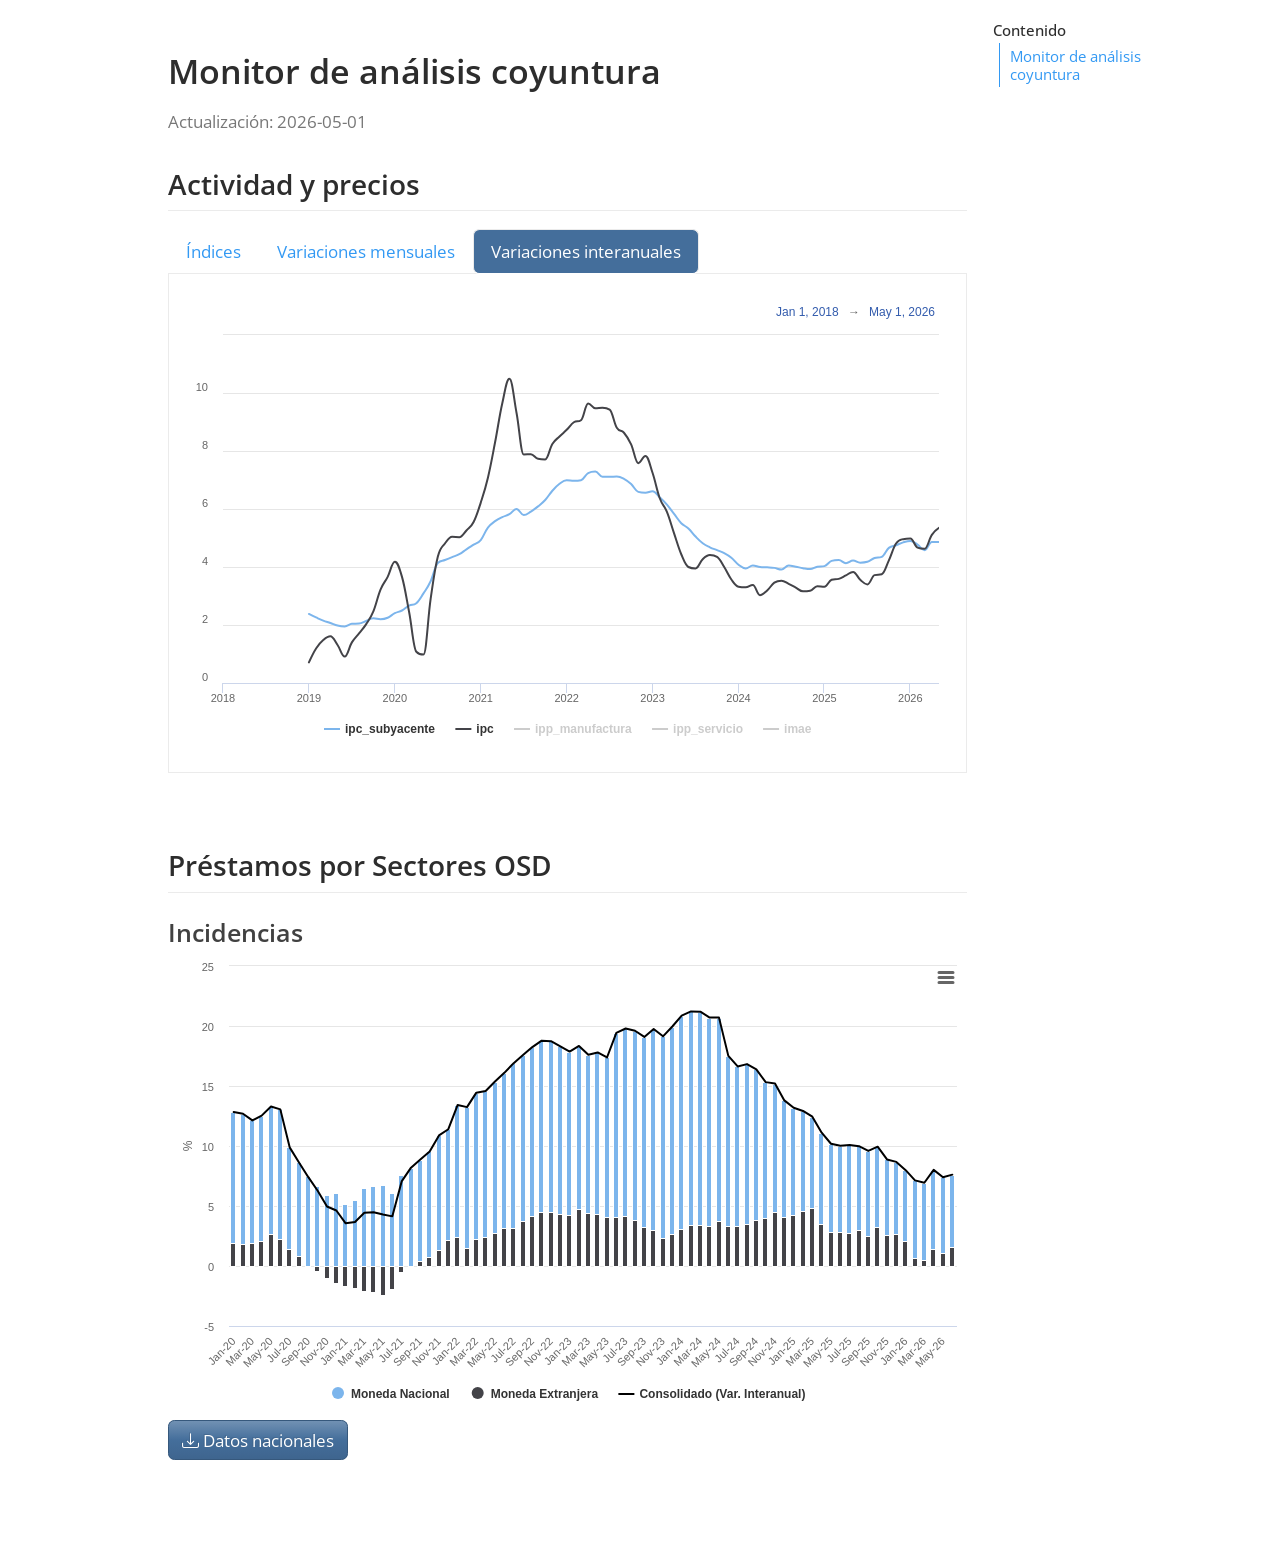
==== commit 43197924: "chore: actualizar datos y reporte web" ====
--- a/index.html
+++ b/index.html
@@ -121,24 +121,24 @@
 <div id="tabset-1-1" class="tab-pane" role="tabpanel" aria-labelledby="tabset-1-1-tab">
 <div class="cell">
 <div class="cell-output-display">
-<div class="highchart html-widget html-fill-item" id="htmlwidget-ad4635444d40d844fd18" style="width:100%;height:464px;"></div>
-<script type="application/json" data-for="htmlwidget-ad4635444d40d844fd18">{"x":{"hc_opts":{"chart":{"reflow":true},"title":{"text":null},"yAxis":{"title":{"text":null},"opposite":false},"credits":{"enabled":false},"exporting":{"enabled":false},"boost":{"enabled":false},"plotOptions":{"series":{"label":{"enabled":false},"turboThreshold":0},"treemap":{"layoutAlgorithm":"squarified"}},"series":[{"group":"group","data":[{"periodo":"2018-01-01","variables":"ipc_subyacente","indice":94.09,"vm":null,"vi":null,"x":1514764800000,"y":94.09},{"periodo":"2018-02-01","variables":"ipc_subyacente","indice":94.31999999999999,"vm":0.24,"vi":null,"x":1517443200000,"y":94.31999999999999},{"periodo":"2018-03-01","variables":"ipc_subyacente","indice":94.53,"vm":0.22,"vi":null,"x":1519862400000,"y":94.53},{"periodo":"2018-04-01","variables":"ipc_subyacente","indice":94.77,"vm":0.25,"vi":null,"x":1522540800000,"y":94.77},{"periodo":"2018-05-01","variables":"ipc_subyacente","indice":94.88,"vm":0.12,"vi":null,"x":1525132800000,"y":94.88},{"periodo":"2018-06-01","variables":"ipc_subyacente","indice":95.04000000000001,"vm":0.17,"vi":null,"x":1527811200000,"y":95.04000000000001},{"periodo":"2018-07-01","variables":"ipc_subyacente","indice":95.15000000000001,"vm":0.12,"vi":null,"x":1530403200000,"y":95.15000000000001},{"periodo":"2018-08-01","variables":"ipc_subyacente","indice":95.42,"vm":0.28,"vi":null,"x":1533081600000,"y":95.42},{"periodo":"2018-09-01","variables":"ipc_subyacente","indice":95.64,"vm":0.23,"vi":null,"x":1535760000000,"y":95.64},{"periodo":"2018-10-01","variables":"ipc_subyacente","indice":95.77,"vm":0.14,"vi":null,"x":1538352000000,"y":95.77},{"periodo":"2018-11-01","variables":"ipc_subyacente","indice":95.92,"vm":0.16,"vi":null,"x":1541030400000,"y":95.92},{"periodo":"2018-12-01","variables":"ipc_subyacente","indice":96.11,"vm":0.2,"vi":null,"x":1543622400000,"y":96.11},{"periodo":"2019-01-01","variables":"ipc_subyacente","indice":96.33,"vm":0.23,"vi":2.38,"x":1546300800000,"y":96.33},{"periodo":"2019-02-01","variables":"ipc_subyacente","indice":96.45,"vm":0.12,"vi":2.26,"x":1548979200000,"y":96.45},{"periodo":"2019-03-01","variables":"ipc_subyacente","indice":96.56,"vm":0.11,"vi":2.15,"x":1551398400000,"y":96.56},{"periodo":"2019-04-01","variables":"ipc_subyacente","indice":96.73,"vm":0.18,"vi":2.07,"x":1554076800000,"y":96.73},{"periodo":"2019-05-01","variables":"ipc_subyacente","indice":96.76000000000001,"vm":0.03,"vi":1.98,"x":1556668800000,"y":96.76000000000001},{"periodo":"2019-06-01","variables":"ipc_subyacente","indice":96.89,"vm":0.13,"vi":1.95,"x":1559347200000,"y":96.89},{"periodo":"2019-07-01","variables":"ipc_subyacente","indice":97.09,"vm":0.21,"vi":2.04,"x":1561939200000,"y":97.09},{"periodo":"2019-08-01","variables":"ipc_subyacente","indice":97.38,"vm":0.3,"vi":2.05,"x":1564617600000,"y":97.38},{"periodo":"2019-09-01","variables":"ipc_subyacente","indice":97.69,"vm":0.32,"vi":2.14,"x":1567296000000,"y":97.69},{"periodo":"2019-10-01","variables":"ipc_subyacente","indice":97.91,"vm":0.23,"vi":2.23,"x":1569888000000,"y":97.91},{"periodo":"2019-11-01","variables":"ipc_subyacente","indice":98.03,"vm":0.12,"vi":2.2,"x":1572566400000,"y":98.03},{"periodo":"2019-12-01","variables":"ipc_subyacente","indice":98.27,"vm":0.24,"vi":2.25,"x":1575158400000,"y":98.27},{"periodo":"2020-01-01","variables":"ipc_subyacente","indice":98.65000000000001,"vm":0.39,"vi":2.41,"x":1577836800000,"y":98.65000000000001},{"periodo":"2020-02-01","variables":"ipc_subyacente","indice":98.86,"vm":0.21,"vi":2.5,"x":1580515200000,"y":98.86},{"periodo":"2020-03-01","variables":"ipc_subyacente","indice":99.14,"vm":0.28,"vi":2.67,"x":1583020800000,"y":99.14},{"periodo":"2020-04-01","variables":"ipc_subyacente","indice":99.39,"vm":0.25,"vi":2.75,"x":1585699200000,"y":99.39},{"periodo":"2020-05-01","variables":"ipc_subyacente","indice":99.75,"vm":0.36,"vi":3.09,"x":1588291200000,"y":99.75},{"periodo":"2020-06-01","variables":"ipc_subyacente","indice":100.29,"vm":0.54,"vi":3.51,"x":1590969600000,"y":100.29},{"periodo":"2020-07-01","variables":"ipc_subyacente","indice":101.11,"vm":0.82,"vi":4.14,"x":1593561600000,"y":101.11},{"periodo":"2020-08-01","variables":"ipc_subyacente","indice":101.51,"vm":0.4,"vi":4.24,"x":1596240000000,"y":101.51},{"periodo":"2020-09-01","variables":"ipc_subyacente","indice":101.93,"vm":0.41,"vi":4.34,"x":1598918400000,"y":101.93},{"periodo":"2020-10-01","variables":"ipc_subyacente","indice":102.26,"vm":0.32,"vi":4.44,"x":1601510400000,"y":102.26},{"periodo":"2020-11-01","variables":"ipc_subyacente","indice":102.55,"vm":0.28,"vi":4.61,"x":1604188800000,"y":102.55},{"periodo":"2020-12-01","variables":"ipc_subyacente","indice":102.96,"vm":0.4,"vi":4.77,"x":1606780800000,"y":102.96},{"periodo":"2021-01-01","variables":"ipc_subyacente","indice":103.51,"vm":0.53,"vi":4.93,"x":1609459200000,"y":103.51},{"periodo":"2021-02-01","variables":"ipc_subyacente","indice":104.16,"vm":0.63,"vi":5.36,"x":1612137600000,"y":104.16},{"periodo":"2021-03-01","variables":"ipc_subyacente","indice":104.67,"vm":0.49,"vi":5.58,"x":1614556800000,"y":104.67},{"periodo":"2021-04-01","variables":"ipc_subyacente","indice":105.08,"vm":0.39,"vi":5.72,"x":1617235200000,"y":105.08},{"periodo":"2021-05-01","variables":"ipc_subyacente","indice":105.56,"vm":0.46,"vi":5.82,"x":1619827200000,"y":105.56},{"periodo":"2021-06-01","variables":"ipc_subyacente","indice":106.31,"vm":0.71,"vi":6,"x":1622505600000,"y":106.31},{"periodo":"2021-07-01","variables":"ipc_subyacente","indice":106.96,"vm":0.61,"vi":5.79,"x":1625097600000,"y":106.96},{"periodo":"2021-08-01","variables":"ipc_subyacente","indice":107.51,"vm":0.51,"vi":5.91,"x":1627776000000,"y":107.51},{"periodo":"2021-09-01","variables":"ipc_subyacente","indice":108.14,"vm":0.59,"vi":6.09,"x":1630454400000,"y":108.14},{"periodo":"2021-10-01","variables":"ipc_subyacente","indice":108.71,"vm":0.53,"vi":6.31,"x":1633046400000,"y":108.71},{"periodo":"2021-11-01","variables":"ipc_subyacente","indice":109.35,"vm":0.59,"vi":6.63,"x":1635724800000,"y":109.35},{"periodo":"2021-12-01","variables":"ipc_subyacente","indice":110.03,"vm":0.62,"vi":6.87,"x":1638316800000,"y":110.03},{"periodo":"2022-01-01","variables":"ipc_subyacente","indice":110.75,"vm":0.65,"vi":6.99,"x":1640995200000,"y":110.75},{"periodo":"2022-02-01","variables":"ipc_subyacente","indice":111.42,"vm":0.6,"vi":6.97,"x":1643673600000,"y":111.42},{"periodo":"2022-03-01","variables":"ipc_subyacente","indice":111.99,"vm":0.51,"vi":6.99,"x":1646092800000,"y":111.99},{"periodo":"2022-04-01","variables":"ipc_subyacente","indice":112.69,"vm":0.63,"vi":7.24,"x":1648771200000,"y":112.69},{"periodo":"2022-05-01","variables":"ipc_subyacente","indice":113.26,"vm":0.51,"vi":7.29,"x":1651363200000,"y":113.26},{"periodo":"2022-06-01","variables":"ipc_subyacente","indice":113.87,"vm":0.54,"vi":7.11,"x":1654041600000,"y":113.87},{"periodo":"2022-07-01","variables":"ipc_subyacente","indice":114.56,"vm":0.61,"vi":7.11,"x":1656633600000,"y":114.56},{"periodo":"2022-08-01","variables":"ipc_subyacente","indice":115.17,"vm":0.53,"vi":7.12,"x":1659312000000,"y":115.17},{"periodo":"2022-09-01","variables":"ipc_subyacente","indice":115.75,"vm":0.5,"vi":7.04,"x":1661990400000,"y":115.75},{"periodo":"2022-10-01","variables":"ipc_subyacente","indice":116.17,"vm":0.36,"vi":6.86,"x":1664582400000,"y":116.17},{"periodo":"2022-11-01","variables":"ipc_subyacente","indice":116.56,"vm":0.34,"vi":6.59,"x":1667260800000,"y":116.56},{"periodo":"2022-12-01","variables":"ipc_subyacente","indice":117.25,"vm":0.59,"vi":6.56,"x":1669852800000,"y":117.25},{"periodo":"2023-01-01","variables":"ipc_subyacente","indice":118.07,"vm":0.7,"vi":6.61,"x":1672531200000,"y":118.07},{"periodo":"2023-02-01","variables":"ipc_subyacente","indice":118.55,"vm":0.41,"vi":6.4,"x":1675209600000,"y":118.55},{"periodo":"2023-03-01","variables":"ipc_subyacente","indice":118.88,"vm":0.28,"vi":6.15,"x":1677628800000,"y":118.88},{"periodo":"2023-04-01","variables":"ipc_subyacente","indice":119.26,"vm":0.32,"vi":5.83,"x":1680307200000,"y":119.26},{"periodo":"2023-05-01","variables":"ipc_subyacente","indice":119.5,"vm":0.2,"vi":5.51,"x":1682899200000,"y":119.5},{"periodo":"2023-06-01","variables":"ipc_subyacente","indice":119.94,"vm":0.37,"vi":5.33,"x":1685577600000,"y":119.94},{"periodo":"2023-07-01","variables":"ipc_subyacente","indice":120.34,"vm":0.33,"vi":5.05,"x":1688169600000,"y":120.34},{"periodo":"2023-08-01","variables":"ipc_subyacente","indice":120.72,"vm":0.32,"vi":4.82,"x":1690848000000,"y":120.72},{"periodo":"2023-09-01","variables":"ipc_subyacente","indice":121.17,"vm":0.37,"vi":4.68,"x":1693526400000,"y":121.17},{"periodo":"2023-10-01","variables":"ipc_subyacente","indice":121.49,"vm":0.26,"vi":4.58,"x":1696118400000,"y":121.49},{"periodo":"2023-11-01","variables":"ipc_subyacente","indice":121.78,"vm":0.24,"vi":4.48,"x":1698796800000,"y":121.78},{"periodo":"2023-12-01","variables":"ipc_subyacente","indice":122.32,"vm":0.44,"vi":4.32,"x":1701388800000,"y":122.32},{"periodo":"2024-01-01","variables":"ipc_subyacente","indice":122.89,"vm":0.47,"vi":4.08,"x":1704067200000,"y":122.89},{"periodo":"2024-02-01","variables":"ipc_subyacente","indice":123.23,"vm":0.28,"vi":3.95,"x":1706745600000,"y":123.23},{"periodo":"2024-03-01","variables":"ipc_subyacente","indice":123.69,"vm":0.37,"vi":4.05,"x":1709251200000,"y":123.69},{"periodo":"2024-04-01","variables":"ipc_subyacente","indice":124.03,"vm":0.27,"vi":4,"x":1711929600000,"y":124.03},{"periodo":"2024-05-01","variables":"ipc_subyacente","indice":124.27,"vm":0.19,"vi":3.99,"x":1714521600000,"y":124.27},{"periodo":"2024-06-01","variables":"ipc_subyacente","indice":124.7,"vm":0.35,"vi":3.97,"x":1717200000000,"y":124.7},{"periodo":"2024-07-01","variables":"ipc_subyacente","indice":125.04,"vm":0.27,"vi":3.91,"x":1719792000000,"y":125.04},{"periodo":"2024-08-01","variables":"ipc_subyacente","indice":125.61,"vm":0.46,"vi":4.05,"x":1722470400000,"y":125.61},{"periodo":"2024-09-01","variables":"ipc_subyacente","indice":126.03,"vm":0.33,"vi":4.01,"x":1725148800000,"y":126.03},{"periodo":"2024-10-01","variables":"ipc_subyacente","indice":126.3,"vm":0.21,"vi":3.96,"x":1727740800000,"y":126.3},{"periodo":"2024-11-01","variables":"ipc_subyacente","indice":126.56,"vm":0.21,"vi":3.93,"x":1730419200000,"y":126.56},{"periodo":"2024-12-01","variables":"ipc_subyacente","indice":127.23,"vm":0.53,"vi":4.01,"x":1733011200000,"y":127.23},{"periodo":"2025-01-01","variables":"ipc_subyacente","indice":127.84,"vm":0.48,"vi":4.03,"x":1735689600000,"y":127.84},{"periodo":"2025-02-01","variables":"ipc_subyacente","indice":128.42,"vm":0.45,"vi":4.21,"x":1738368000000,"y":128.42},{"periodo":"2025-03-01","variables":"ipc_subyacente","indice":128.94,"vm":0.4,"vi":4.24,"x":1740787200000,"y":128.94},{"periodo":"2025-04-01","variables":"ipc_subyacente","indice":129.15,"vm":0.16,"vi":4.13,"x":1743465600000,"y":129.15},{"periodo":"2025-05-01","variables":"ipc_subyacente","indice":129.52,"vm":0.29,"vi":4.22,"x":1746057600000,"y":129.52},{"periodo":"2025-06-01","variables":"ipc_subyacente","indice":129.88,"vm":0.28,"vi":4.15,"x":1748736000000,"y":129.88},{"periodo":"2025-07-01","variables":"ipc_subyacente","indice":130.27,"vm":0.3,"vi":4.18,"x":1751328000000,"y":130.27},{"periodo":"2025-08-01","variables":"ipc_subyacente","indice":131.03,"vm":0.58,"vi":4.31,"x":1754006400000,"y":131.03},{"periodo":"2025-09-01","variables":"ipc_subyacente","indice":131.51,"vm":0.37,"vi":4.35,"x":1756684800000,"y":131.51},{"periodo":"2025-10-01","variables":"ipc_subyacente","indice":132.19,"vm":0.52,"vi":4.66,"x":1759276800000,"y":132.19},{"periodo":"2025-11-01","variables":"ipc_subyacente","indice":132.57,"vm":0.29,"vi":4.75,"x":1761955200000,"y":132.57},{"periodo":"2025-12-01","variables":"ipc_subyacente","indice":133.4,"vm":0.63,"vi":4.85,"x":1764547200000,"y":133.4},{"periodo":"2026-01-01","variables":"ipc_subyacente","indice":134.1,"vm":0.52,"vi":4.9,"x":1767225600000,"y":134.1},{"periodo":"2026-02-01","variables":"ipc_subyacente","indice":134.54,"vm":0.33,"vi":4.77,"x":1769904000000,"y":134.54},{"periodo":"2026-03-01","variables":"ipc_subyacente","indice":134.85,"vm":0.23,"vi":4.58,"x":1772323200000,"y":134.85},{"periodo":"2026-04-01","variables":"ipc_subyacente","indice":135.43,"vm":0.43,"vi":4.86,"x":1775001600000,"y":135.43},{"periodo":"2026-05-01","variables":"ipc_subyacente","indice":135.82,"vm":0.29,"vi":4.86,"x":1777593600000,"y":135.82}],"type":"spline","name":"ipc_subyacente","visible":true},{"group":"group","data":[{"periodo":"2018-01-01","variables":"ipc","indice":94.58,"vm":null,"vi":null,"x":1514764800000,"y":94.58},{"periodo":"2018-02-01","variables":"ipc","indice":94.48,"vm":-0.11,"vi":null,"x":1517443200000,"y":94.48},{"periodo":"2018-03-01","variables":"ipc","indice":94.83,"vm":0.37,"vi":null,"x":1519862400000,"y":94.83},{"periodo":"2018-04-01","variables":"ipc","indice":95.20999999999999,"vm":0.4,"vi":null,"x":1522540800000,"y":95.20999999999999},{"periodo":"2018-05-01","variables":"ipc","indice":95.45999999999999,"vm":0.26,"vi":null,"x":1525132800000,"y":95.45999999999999},{"periodo":"2018-06-01","variables":"ipc","indice":95.66,"vm":0.21,"vi":null,"x":1527811200000,"y":95.66},{"periodo":"2018-07-01","variables":"ipc","indice":95.64,"vm":-0.02,"vi":null,"x":1530403200000,"y":95.64},{"periodo":"2018-08-01","variables":"ipc","indice":95.67,"vm":0.03,"vi":null,"x":1533081600000,"y":95.67},{"periodo":"2018-09-01","variables":"ipc","indice":95.73999999999999,"vm":0.07000000000000001,"vi":null,"x":1535760000000,"y":95.73999999999999},{"periodo":"2018-10-01","variables":"ipc","indice":95.95999999999999,"vm":0.23,"vi":null,"x":1538352000000,"y":95.95999999999999},{"periodo":"2018-11-01","variables":"ipc","indice":95.62,"vm":-0.35,"vi":null,"x":1541030400000,"y":95.62},{"periodo":"2018-12-01","variables":"ipc","indice":95.41,"vm":-0.22,"vi":null,"x":1543622400000,"y":95.41},{"periodo":"2019-01-01","variables":"ipc","indice":95.25,"vm":-0.17,"vi":0.71,"x":1546300800000,"y":95.25},{"periodo":"2019-02-01","variables":"ipc","indice":95.59999999999999,"vm":0.37,"vi":1.19,"x":1548979200000,"y":95.59999999999999},{"periodo":"2019-03-01","variables":"ipc","indice":96.23,"vm":0.66,"vi":1.48,"x":1551398400000,"y":96.23},{"periodo":"2019-04-01","variables":"ipc","indice":96.73999999999999,"vm":0.53,"vi":1.61,"x":1554076800000,"y":96.73999999999999},{"periodo":"2019-05-01","variables":"ipc","indice":96.70999999999999,"vm":-0.03,"vi":1.31,"x":1556668800000,"y":96.70999999999999},{"periodo":"2019-06-01","variables":"ipc","indice":96.53,"vm":-0.19,"vi":0.91,"x":1559347200000,"y":96.53},{"periodo":"2019-07-01","variables":"ipc","indice":96.98,"vm":0.47,"vi":1.4,"x":1561939200000,"y":96.98},{"periodo":"2019-08-01","variables":"ipc","indice":97.31,"vm":0.34,"vi":1.71,"x":1564617600000,"y":97.31},{"periodo":"2019-09-01","variables":"ipc","indice":97.68000000000001,"vm":0.38,"vi":2.03,"x":1567296000000,"y":97.68000000000001},{"periodo":"2019-10-01","variables":"ipc","indice":98.33,"vm":0.67,"vi":2.47,"x":1569888000000,"y":98.33},{"periodo":"2019-11-01","variables":"ipc","indice":98.7,"vm":0.38,"vi":3.22,"x":1572566400000,"y":98.7},{"periodo":"2019-12-01","variables":"ipc","indice":98.90000000000001,"vm":0.2,"vi":3.66,"x":1575158400000,"y":98.90000000000001},{"periodo":"2020-01-01","variables":"ipc","indice":99.23,"vm":0.33,"vi":4.18,"x":1577836800000,"y":99.23},{"periodo":"2020-02-01","variables":"ipc","indice":99.09999999999999,"vm":-0.13,"vi":3.66,"x":1580515200000,"y":99.09999999999999},{"periodo":"2020-03-01","variables":"ipc","indice":98.58,"vm":-0.52,"vi":2.44,"x":1583020800000,"y":98.58},{"periodo":"2020-04-01","variables":"ipc","indice":97.78,"vm":-0.8100000000000001,"vi":1.08,"x":1585699200000,"y":97.78},{"periodo":"2020-05-01","variables":"ipc","indice":97.66,"vm":-0.12,"vi":0.98,"x":1588291200000,"y":97.66},{"periodo":"2020-06-01","variables":"ipc","indice":99.33,"vm":1.71,"vi":2.9,"x":1590969600000,"y":99.33},{"periodo":"2020-07-01","variables":"ipc","indice":101.2,"vm":1.88,"vi":4.35,"x":1593561600000,"y":101.2},{"periodo":"2020-08-01","variables":"ipc","indice":101.99,"vm":0.78,"vi":4.81,"x":1596240000000,"y":101.99},{"periodo":"2020-09-01","variables":"ipc","indice":102.6,"vm":0.6,"vi":5.04,"x":1598918400000,"y":102.6},{"periodo":"2020-10-01","variables":"ipc","indice":103.28,"vm":0.66,"vi":5.03,"x":1601510400000,"y":103.28},{"periodo":"2020-11-01","variables":"ipc","indice":103.89,"vm":0.59,"vi":5.26,"x":1604188800000,"y":103.89},{"periodo":"2020-12-01","variables":"ipc","indice":104.39,"vm":0.48,"vi":5.55,"x":1606780800000,"y":104.39},{"periodo":"2021-01-01","variables":"ipc","indice":105.4,"vm":0.97,"vi":6.22,"x":1609459200000,"y":105.4},{"periodo":"2021-02-01","variables":"ipc","indice":106.12,"vm":0.68,"vi":7.08,"x":1612137600000,"y":106.12},{"periodo":"2021-03-01","variables":"ipc","indice":106.76,"vm":0.6,"vi":8.300000000000001,"x":1614556800000,"y":106.76},{"periodo":"2021-04-01","variables":"ipc","indice":107.21,"vm":0.42,"vi":9.640000000000001,"x":1617235200000,"y":107.21},{"periodo":"2021-05-01","variables":"ipc","indice":107.9,"vm":0.64,"vi":10.49,"x":1619827200000,"y":107.9},{"periodo":"2021-06-01","variables":"ipc","indice":108.58,"vm":0.63,"vi":9.31,"x":1622505600000,"y":108.58},{"periodo":"2021-07-01","variables":"ipc","indice":109.17,"vm":0.54,"vi":7.88,"x":1625097600000,"y":109.17},{"periodo":"2021-08-01","variables":"ipc","indice":110.04,"vm":0.8,"vi":7.89,"x":1627776000000,"y":110.04},{"periodo":"2021-09-01","variables":"ipc","indice":110.53,"vm":0.45,"vi":7.73,"x":1630454400000,"y":110.53},{"periodo":"2021-10-01","variables":"ipc","indice":111.24,"vm":0.64,"vi":7.71,"x":1633046400000,"y":111.24},{"periodo":"2021-11-01","variables":"ipc","indice":112.45,"vm":1.09,"vi":8.24,"x":1635724800000,"y":112.45},{"periodo":"2021-12-01","variables":"ipc","indice":113.26,"vm":0.72,"vi":8.5,"x":1638316800000,"y":113.26},{"periodo":"2022-01-01","variables":"ipc","indice":114.6,"vm":1.18,"vi":8.73,"x":1640995200000,"y":114.6},{"periodo":"2022-02-01","variables":"ipc","indice":115.66,"vm":0.92,"vi":8.99,"x":1643673600000,"y":115.66},{"periodo":"2022-03-01","variables":"ipc","indice":116.43,"vm":0.67,"vi":9.06,"x":1646092800000,"y":116.43},{"periodo":"2022-04-01","variables":"ipc","indice":117.54,"vm":0.95,"vi":9.640000000000001,"x":1648771200000,"y":117.54},{"periodo":"2022-05-01","variables":"ipc","indice":118.12,"vm":0.49,"vi":9.470000000000001,"x":1651363200000,"y":118.12},{"periodo":"2022-06-01","variables":"ipc","indice":118.88,"vm":0.64,"vi":9.49,"x":1654041600000,"y":118.88},{"periodo":"2022-07-01","variables":"ipc","indice":119.47,"vm":0.5,"vi":9.43,"x":1656633600000,"y":119.47},{"periodo":"2022-08-01","variables":"ipc","indice":119.72,"vm":0.21,"vi":8.800000000000001,"x":1659312000000,"y":119.72},{"periodo":"2022-09-01","variables":"ipc","indice":120.07,"vm":0.29,"vi":8.630000000000001,"x":1661990400000,"y":120.07},{"periodo":"2022-10-01","variables":"ipc","indice":120.4,"vm":0.27,"vi":8.23,"x":1664582400000,"y":120.4},{"periodo":"2022-11-01","variables":"ipc","indice":120.97,"vm":0.47,"vi":7.58,"x":1667260800000,"y":120.97},{"periodo":"2022-12-01","variables":"ipc","indice":122.13,"vm":0.96,"vi":7.83,"x":1669852800000,"y":122.13},{"periodo":"2023-01-01","variables":"ipc","indice":122.9,"vm":0.63,"vi":7.24,"x":1672531200000,"y":122.9},{"periodo":"2023-02-01","variables":"ipc","indice":123.03,"vm":0.11,"vi":6.37,"x":1675209600000,"y":123.03},{"periodo":"2023-03-01","variables":"ipc","indice":123.3,"vm":0.22,"vi":5.9,"x":1677628800000,"y":123.3},{"periodo":"2023-04-01","variables":"ipc","indice":123.6,"vm":0.24,"vi":5.16,"x":1680307200000,"y":123.6},{"periodo":"2023-05-01","variables":"ipc","indice":123.36,"vm":-0.19,"vi":4.44,"x":1682899200000,"y":123.36},{"periodo":"2023-06-01","variables":"ipc","indice":123.63,"vm":0.22,"vi":4,"x":1685577600000,"y":123.63},{"periodo":"2023-07-01","variables":"ipc","indice":124.19,"vm":0.45,"vi":3.95,"x":1688169600000,"y":124.19},{"periodo":"2023-08-01","variables":"ipc","indice":124.83,"vm":0.52,"vi":4.27,"x":1690848000000,"y":124.83},{"periodo":"2023-09-01","variables":"ipc","indice":125.37,"vm":0.43,"vi":4.41,"x":1693526400000,"y":125.37},{"periodo":"2023-10-01","variables":"ipc","indice":125.64,"vm":0.22,"vi":4.35,"x":1696118400000,"y":125.64},{"periodo":"2023-11-01","variables":"ipc","indice":125.81,"vm":0.14,"vi":4,"x":1698796800000,"y":125.81},{"periodo":"2023-12-01","variables":"ipc","indice":126.49,"vm":0.54,"vi":3.57,"x":1701388800000,"y":126.49},{"periodo":"2024-01-01","variables":"ipc","indice":126.98,"vm":0.39,"vi":3.32,"x":1704067200000,"y":126.98},{"periodo":"2024-02-01","variables":"ipc","indice":127.09,"vm":0.09,"vi":3.3,"x":1706745600000,"y":127.09},{"periodo":"2024-03-01","variables":"ipc","indice":127.47,"vm":0.3,"vi":3.38,"x":1709251200000,"y":127.47},{"periodo":"2024-04-01","variables":"ipc","indice":127.35,"vm":-0.09,"vi":3.03,"x":1711929600000,"y":127.35},{"periodo":"2024-05-01","variables":"ipc","indice":127.3,"vm":-0.04,"vi":3.19,"x":1714521600000,"y":127.3},{"periodo":"2024-06-01","variables":"ipc","indice":127.91,"vm":0.48,"vi":3.46,"x":1717200000000,"y":127.91},{"periodo":"2024-07-01","variables":"ipc","indice":128.58,"vm":0.52,"vi":3.53,"x":1719792000000,"y":128.58},{"periodo":"2024-08-01","variables":"ipc","indice":129.1,"vm":0.4,"vi":3.42,"x":1722470400000,"y":129.1},{"periodo":"2024-09-01","variables":"ipc","indice":129.49,"vm":0.3,"vi":3.29,"x":1725148800000,"y":129.49},{"periodo":"2024-10-01","variables":"ipc","indice":129.61,"vm":0.09,"vi":3.16,"x":1727740800000,"y":129.61},{"periodo":"2024-11-01","variables":"ipc","indice":129.81,"vm":0.15,"vi":3.18,"x":1730419200000,"y":129.81},{"periodo":"2024-12-01","variables":"ipc","indice":130.72,"vm":0.7,"vi":3.34,"x":1733011200000,"y":130.72},{"periodo":"2025-01-01","variables":"ipc","indice":131.2,"vm":0.37,"vi":3.32,"x":1735689600000,"y":131.2},{"periodo":"2025-02-01","variables":"ipc","indice":131.62,"vm":0.32,"vi":3.56,"x":1738368000000,"y":131.62},{"periodo":"2025-03-01","variables":"ipc","indice":132.04,"vm":0.32,"vi":3.59,"x":1740787200000,"y":132.04},{"periodo":"2025-04-01","variables":"ipc","indice":132.07,"vm":0.02,"vi":3.71,"x":1743465600000,"y":132.07},{"periodo":"2025-05-01","variables":"ipc","indice":132.18,"vm":0.08,"vi":3.83,"x":1746057600000,"y":132.18},{"periodo":"2025-06-01","variables":"ipc","indice":132.46,"vm":0.21,"vi":3.56,"x":1748736000000,"y":132.46},{"periodo":"2025-07-01","variables":"ipc","indice":132.95,"vm":0.37,"vi":3.4,"x":1751328000000,"y":132.95},{"periodo":"2025-08-01","variables":"ipc","indice":133.9,"vm":0.71,"vi":3.72,"x":1754006400000,"y":133.9},{"periodo":"2025-09-01","variables":"ipc","indice":134.35,"vm":0.34,"vi":3.75,"x":1756684800000,"y":134.35},{"periodo":"2025-10-01","variables":"ipc","indice":135.09,"vm":0.55,"vi":4.23,"x":1759276800000,"y":135.09},{"periodo":"2025-11-01","variables":"ipc","indice":136.06,"vm":0.72,"vi":4.81,"x":1761955200000,"y":136.06},{"periodo":"2025-12-01","variables":"ipc","indice":137.2,"vm":0.84,"vi":4.96,"x":1764547200000,"y":137.2},{"periodo":"2026-01-01","variables":"ipc","indice":137.74,"vm":0.39,"vi":4.98,"x":1767225600000,"y":137.74},{"periodo":"2026-02-01","variables":"ipc","indice":137.77,"vm":0.02,"vi":4.67,"x":1769904000000,"y":137.77},{"periodo":"2026-03-01","variables":"ipc","indice":138.15,"vm":0.28,"vi":4.63,"x":1772323200000,"y":138.15},{"periodo":"2026-04-01","variables":"ipc","indice":138.82,"vm":0.48,"vi":5.11,"x":1775001600000,"y":138.82},{"periodo":"2026-05-01","variables":"ipc","indice":139.25,"vm":0.31,"vi":5.35,"x":1777593600000,"y":139.25}],"type":"spline","name":"ipc","visible":true},{"group":"group","data":[{"periodo":"2018-01-01","variables":"ipp_manufactura","indice":109.04,"vm":null,"vi":null,"x":1514764800000,"y":109.04},{"periodo":"2018-02-01","variables":"ipp_manufactura","indice":109.71,"vm":0.61,"vi":null,"x":1517443200000,"y":109.71},{"periodo":"2018-03-01","variables":"ipp_manufactura","indice":110.27,"vm":0.51,"vi":null,"x":1519862400000,"y":110.27},{"periodo":"2018-04-01","variables":"ipp_manufactura","indice":111.11,"vm":0.76,"vi":null,"x":1522540800000,"y":111.11},{"periodo":"2018-05-01","variables":"ipp_manufactura","indice":112.44,"vm":1.2,"vi":null,"x":1525132800000,"y":112.44},{"periodo":"2018-06-01","variables":"ipp_manufactura","indice":113.07,"vm":0.5600000000000001,"vi":null,"x":1527811200000,"y":113.07},{"periodo":"2018-07-01","variables":"ipp_manufactura","indice":113.07,"vm":0,"vi":null,"x":1530403200000,"y":113.07},{"periodo":"2018-08-01","variables":"ipp_manufactura","indice":114.74,"vm":1.48,"vi":null,"x":1533081600000,"y":114.74},{"periodo":"2018-09-01","variables":"ipp_manufactura","indice":115.29,"vm":0.48,"vi":null,"x":1535760000000,"y":115.29},{"periodo":"2018-10-01","variables":"ipp_manufactura","indice":115.35,"vm":0.05,"vi":null,"x":1538352000000,"y":115.35},{"periodo":"2018-11-01","variables":"ipp_manufactura","indice":115.81,"vm":0.4,"vi":null,"x":1541030400000,"y":115.81},{"periodo":"2018-12-01","variables":"ipp_manufactura","indice":115.25,"vm":-0.48,"vi":null,"x":1543622400000,"y":115.25},{"periodo":"2019-01-01","variables":"ipp_manufactura","indice":115.46,"vm":0.18,"vi":5.89,"x":1546300800000,"y":115.46},{"periodo":"2019-02-01","variables":"ipp_manufactura","indice":115.31,"vm":-0.13,"vi":5.1,"x":1548979200000,"y":115.31},{"periodo":"2019-03-01","variables":"ipp_manufactura","indice":115.55,"vm":0.21,"vi":4.79,"x":1551398400000,"y":115.55},{"periodo":"2019-04-01","variables":"ipp_manufactura","indice":115.8,"vm":0.22,"vi":4.22,"x":1554076800000,"y":115.8},{"periodo":"2019-05-01","variables":"ipp_manufactura","indice":116.37,"vm":0.49,"vi":3.5,"x":1556668800000,"y":116.37},{"periodo":"2019-06-01","variables":"ipp_manufactura","indice":116.62,"vm":0.21,"vi":3.14,"x":1559347200000,"y":116.62},{"periodo":"2019-07-01","variables":"ipp_manufactura","indice":116.35,"vm":-0.23,"vi":2.9,"x":1561939200000,"y":116.35},{"periodo":"2019-08-01","variables":"ipp_manufactura","indice":116.62,"vm":0.23,"vi":1.64,"x":1564617600000,"y":116.62},{"periodo":"2019-09-01","variables":"ipp_manufactura","indice":116.93,"vm":0.27,"vi":1.42,"x":1567296000000,"y":116.93},{"periodo":"2019-10-01","variables":"ipp_manufactura","indice":118.03,"vm":0.9399999999999999,"vi":2.32,"x":1569888000000,"y":118.03},{"periodo":"2019-11-01","variables":"ipp_manufactura","indice":118.07,"vm":0.03,"vi":1.95,"x":1572566400000,"y":118.07},{"periodo":"2019-12-01","variables":"ipp_manufactura","indice":117.85,"vm":-0.19,"vi":2.26,"x":1575158400000,"y":117.85},{"periodo":"2020-01-01","variables":"ipp_manufactura","indice":119.35,"vm":1.27,"vi":3.37,"x":1577836800000,"y":119.35},{"periodo":"2020-02-01","variables":"ipp_manufactura","indice":120.61,"vm":1.06,"vi":4.6,"x":1580515200000,"y":120.61},{"periodo":"2020-03-01","variables":"ipp_manufactura","indice":121.03,"vm":0.35,"vi":4.74,"x":1583020800000,"y":121.03},{"periodo":"2020-04-01","variables":"ipp_manufactura","indice":120.79,"vm":-0.2,"vi":4.31,"x":1585699200000,"y":120.79},{"periodo":"2020-05-01","variables":"ipp_manufactura","indice":121.4,"vm":0.51,"vi":4.32,"x":1588291200000,"y":121.4},{"periodo":"2020-06-01","variables":"ipp_manufactura","indice":124.15,"vm":2.27,"vi":6.46,"x":1590969600000,"y":124.15},{"periodo":"2020-07-01","variables":"ipp_manufactura","indice":125.48,"vm":1.07,"vi":7.85,"x":1593561600000,"y":125.48},{"periodo":"2020-08-01","variables":"ipp_manufactura","indice":127.58,"vm":1.67,"vi":9.4,"x":1596240000000,"y":127.58},{"periodo":"2020-09-01","variables":"ipp_manufactura","indice":127.75,"vm":0.13,"vi":9.25,"x":1598918400000,"y":127.75},{"periodo":"2020-10-01","variables":"ipp_manufactura","indice":128.33,"vm":0.45,"vi":8.73,"x":1601510400000,"y":128.33},{"periodo":"2020-11-01","variables":"ipp_manufactura","indice":128.55,"vm":0.17,"vi":8.880000000000001,"x":1604188800000,"y":128.55},{"periodo":"2020-12-01","variables":"ipp_manufactura","indice":129.68,"vm":0.88,"vi":10.04,"x":1606780800000,"y":129.68},{"periodo":"2021-01-01","variables":"ipp_manufactura","indice":131.28,"vm":1.23,"vi":10,"x":1609459200000,"y":131.28},{"periodo":"2021-02-01","variables":"ipp_manufactura","indice":133.96,"vm":2.04,"vi":11.07,"x":1612137600000,"y":133.96},{"periodo":"2021-03-01","variables":"ipp_manufactura","indice":134.89,"vm":0.6899999999999999,"vi":11.45,"x":1614556800000,"y":134.89},{"periodo":"2021-04-01","variables":"ipp_manufactura","indice":134.91,"vm":0.01,"vi":11.69,"x":1617235200000,"y":134.91},{"periodo":"2021-05-01","variables":"ipp_manufactura","indice":136.01,"vm":0.82,"vi":12.03,"x":1619827200000,"y":136.01},{"periodo":"2021-06-01","variables":"ipp_manufactura","indice":137.03,"vm":0.75,"vi":10.37,"x":1622505600000,"y":137.03},{"periodo":"2021-07-01","variables":"ipp_manufactura","indice":138.06,"vm":0.75,"vi":10.03,"x":1625097600000,"y":138.06},{"periodo":"2021-08-01","variables":"ipp_manufactura","indice":138.7,"vm":0.46,"vi":8.720000000000001,"x":1627776000000,"y":138.7},{"periodo":"2021-09-01","variables":"ipp_manufactura","indice":139.3,"vm":0.43,"vi":9.039999999999999,"x":1630454400000,"y":139.3},{"periodo":"2021-10-01","variables":"ipp_manufactura","indice":139.7,"vm":0.29,"vi":8.859999999999999,"x":1633046400000,"y":139.7},{"periodo":"2021-11-01","variables":"ipp_manufactura","indice":141.5,"vm":1.29,"vi":10.07,"x":1635724800000,"y":141.5},{"periodo":"2021-12-01","variables":"ipp_manufactura","indice":142.33,"vm":0.59,"vi":9.75,"x":1638316800000,"y":142.33},{"periodo":"2022-01-01","variables":"ipp_manufactura","indice":148.44,"vm":4.29,"vi":13.07,"x":1640995200000,"y":148.44},{"periodo":"2022-02-01","variables":"ipp_manufactura","indice":148.04,"vm":-0.27,"vi":10.51,"x":1643673600000,"y":148.04},{"periodo":"2022-03-01","variables":"ipp_manufactura","indice":148.29,"vm":0.17,"vi":9.93,"x":1646092800000,"y":148.29},{"periodo":"2022-04-01","variables":"ipp_manufactura","indice":151.14,"vm":1.92,"vi":12.03,"x":1648771200000,"y":151.14},{"periodo":"2022-05-01","variables":"ipp_manufactura","indice":153.08,"vm":1.28,"vi":12.55,"x":1651363200000,"y":153.08},{"periodo":"2022-06-01","variables":"ipp_manufactura","indice":154.08,"vm":0.65,"vi":12.44,"x":1654041600000,"y":154.08},{"periodo":"2022-07-01","variables":"ipp_manufactura","indice":154.59,"vm":0.33,"vi":11.97,"x":1656633600000,"y":154.59},{"periodo":"2022-08-01","variables":"ipp_manufactura","indice":154.01,"vm":-0.38,"vi":11.04,"x":1659312000000,"y":154.01},{"periodo":"2022-09-01","variables":"ipp_manufactura","indice":153.6,"vm":-0.27,"vi":10.27,"x":1661990400000,"y":153.6},{"periodo":"2022-10-01","variables":"ipp_manufactura","indice":154.34,"vm":0.48,"vi":10.48,"x":1664582400000,"y":154.34},{"periodo":"2022-11-01","variables":"ipp_manufactura","indice":155.2,"vm":0.5600000000000001,"vi":9.68,"x":1667260800000,"y":155.2},{"periodo":"2022-12-01","variables":"ipp_manufactura","indice":156.87,"vm":1.08,"vi":10.22,"x":1669852800000,"y":156.87},{"periodo":"2023-01-01","variables":"ipp_manufactura","indice":159.26,"vm":1.52,"vi":7.29,"x":1672531200000,"y":159.26},{"periodo":"2023-02-01","variables":"ipp_manufactura","indice":160.63,"vm":0.86,"vi":8.5,"x":1675209600000,"y":160.63},{"periodo":"2023-03-01","variables":"ipp_manufactura","indice":160.17,"vm":-0.29,"vi":8.01,"x":1677628800000,"y":160.17},{"periodo":"2023-04-01","variables":"ipp_manufactura","indice":159.47,"vm":-0.44,"vi":5.51,"x":1680307200000,"y":159.47},{"periodo":"2023-05-01","variables":"ipp_manufactura","indice":159.2,"vm":-0.17,"vi":4,"x":1682899200000,"y":159.2},{"periodo":"2023-06-01","variables":"ipp_manufactura","indice":159.2,"vm":0,"vi":3.32,"x":1685577600000,"y":159.2},{"periodo":"2023-07-01","variables":"ipp_manufactura","indice":159.88,"vm":0.43,"vi":3.42,"x":1688169600000,"y":159.88},{"periodo":"2023-08-01","variables":"ipp_manufactura","indice":160.07,"vm":0.12,"vi":3.93,"x":1690848000000,"y":160.07},{"periodo":"2023-09-01","variables":"ipp_manufactura","indice":160.78,"vm":0.44,"vi":4.67,"x":1693526400000,"y":160.78},{"periodo":"2023-10-01","variables":"ipp_manufactura","indice":161.27,"vm":0.3,"vi":4.49,"x":1696118400000,"y":161.27},{"periodo":"2023-11-01","variables":"ipp_manufactura","indice":161.27,"vm":0,"vi":3.91,"x":1698796800000,"y":161.27},{"periodo":"2023-12-01","variables":"ipp_manufactura","indice":161.37,"vm":0.06,"vi":2.87,"x":1701388800000,"y":161.37},{"periodo":"2024-01-01","variables":"ipp_manufactura","indice":163.06,"vm":1.05,"vi":2.39,"x":1704067200000,"y":163.06},{"periodo":"2024-02-01","variables":"ipp_manufactura","indice":162.73,"vm":-0.2,"vi":1.31,"x":1706745600000,"y":162.73},{"periodo":"2024-03-01","variables":"ipp_manufactura","indice":163.92,"vm":0.73,"vi":2.34,"x":1709251200000,"y":163.92},{"periodo":"2024-04-01","variables":"ipp_manufactura","indice":164,"vm":0.05,"vi":2.84,"x":1711929600000,"y":164},{"periodo":"2024-05-01","variables":"ipp_manufactura","indice":163.44,"vm":-0.34,"vi":2.66,"x":1714521600000,"y":163.44},{"periodo":"2024-06-01","variables":"ipp_manufactura","indice":164.79,"vm":0.83,"vi":3.51,"x":1717200000000,"y":164.79},{"periodo":"2024-07-01","variables":"ipp_manufactura","indice":165.11,"vm":0.19,"vi":3.27,"x":1719792000000,"y":165.11},{"periodo":"2024-08-01","variables":"ipp_manufactura","indice":165.21,"vm":0.06,"vi":3.21,"x":1722470400000,"y":165.21},{"periodo":"2024-09-01","variables":"ipp_manufactura","indice":165.84,"vm":0.38,"vi":3.15,"x":1725148800000,"y":165.84},{"periodo":"2024-10-01","variables":"ipp_manufactura","indice":165.89,"vm":0.03,"vi":2.86,"x":1727740800000,"y":165.89},{"periodo":"2024-11-01","variables":"ipp_manufactura","indice":164.68,"vm":-0.73,"vi":2.11,"x":1730419200000,"y":164.68},{"periodo":"2024-12-01","variables":"ipp_manufactura","indice":165.13,"vm":0.27,"vi":2.33,"x":1733011200000,"y":165.13},{"periodo":"2025-01-01","variables":"ipp_manufactura","indice":166.74,"vm":0.97,"vi":2.26,"x":1735689600000,"y":166.74},{"periodo":"2025-02-01","variables":"ipp_manufactura","indice":167.49,"vm":0.45,"vi":2.93,"x":1738368000000,"y":167.49},{"periodo":"2025-03-01","variables":"ipp_manufactura","indice":168.66,"vm":0.7,"vi":2.89,"x":1740787200000,"y":168.66},{"periodo":"2025-04-01","variables":"ipp_manufactura","indice":168.34,"vm":-0.19,"vi":2.65,"x":1743465600000,"y":168.34},{"periodo":"2025-05-01","variables":"ipp_manufactura","indice":166.71,"vm":-0.97,"vi":2,"x":1746057600000,"y":166.71},{"periodo":"2025-06-01","variables":"ipp_manufactura","indice":167.09,"vm":0.23,"vi":1.4,"x":1748736000000,"y":167.09},{"periodo":"2025-07-01","variables":"ipp_manufactura","indice":168.68,"vm":0.95,"vi":2.16,"x":1751328000000,"y":168.68},{"periodo":"2025-08-01","variables":"ipp_manufactura","indice":170.62,"vm":1.15,"vi":3.27,"x":1754006400000,"y":170.62},{"periodo":"2025-09-01","variables":"ipp_manufactura","indice":172.33,"vm":1,"vi":3.91,"x":1756684800000,"y":172.33},{"periodo":"2025-10-01","variables":"ipp_manufactura","indice":172.26,"vm":-0.04,"vi":3.84,"x":1759276800000,"y":172.26},{"periodo":"2025-11-01","variables":"ipp_manufactura","indice":174.1,"vm":1.07,"vi":5.72,"x":1761955200000,"y":174.1},{"periodo":"2025-12-01","variables":"ipp_manufactura","indice":174.09,"vm":-0.01,"vi":5.43,"x":1764547200000,"y":174.09},{"periodo":"2026-01-01","variables":"ipp_manufactura","indice":174.26,"vm":0.1,"vi":4.51,"x":1767225600000,"y":174.26},{"periodo":"2026-02-01","variables":"ipp_manufactura","indice":174.6,"vm":0.2,"vi":4.25,"x":1769904000000,"y":174.6},{"periodo":"2026-03-01","variables":"ipp_manufactura","indice":173.68,"vm":-0.53,"vi":2.98,"x":1772323200000,"y":173.68},{"periodo":"2026-04-01","variables":"ipp_manufactura","indice":176.05,"vm":1.36,"vi":4.58,"x":1775001600000,"y":176.05},{"periodo":"2026-05-01","variables":"ipp_manufactura","indice":175.29,"vm":-0.43,"vi":5.15,"x":1777593600000,"y":175.29}],"type":"spline","name":"ipp_manufactura","visible":false},{"group":"group","data":[{"periodo":"2018-01-01","variables":"ipp_servicio","indice":114.76,"vm":null,"vi":null,"x":1514764800000,"y":114.76},{"periodo":"2018-02-01","variables":"ipp_servicio","indice":115.27,"vm":0.44,"vi":null,"x":1517443200000,"y":115.27},{"periodo":"2018-03-01","variables":"ipp_servicio","indice":116.03,"vm":0.66,"vi":null,"x":1519862400000,"y":116.03},{"periodo":"2018-04-01","variables":"ipp_servicio","indice":115.54,"vm":-0.42,"vi":null,"x":1522540800000,"y":115.54},{"periodo":"2018-05-01","variables":"ipp_servicio","indice":115.48,"vm":-0.05,"vi":null,"x":1525132800000,"y":115.48},{"periodo":"2018-06-01","variables":"ipp_servicio","indice":115.32,"vm":-0.14,"vi":null,"x":1527811200000,"y":115.32},{"periodo":"2018-07-01","variables":"ipp_servicio","indice":116.01,"vm":0.6,"vi":null,"x":1530403200000,"y":116.01},{"periodo":"2018-08-01","variables":"ipp_servicio","indice":115.46,"vm":-0.47,"vi":null,"x":1533081600000,"y":115.46},{"periodo":"2018-09-01","variables":"ipp_servicio","indice":115.07,"vm":-0.34,"vi":null,"x":1535760000000,"y":115.07},{"periodo":"2018-10-01","variables":"ipp_servicio","indice":115.32,"vm":0.22,"vi":null,"x":1538352000000,"y":115.32},{"periodo":"2018-11-01","variables":"ipp_servicio","indice":115.56,"vm":0.21,"vi":null,"x":1541030400000,"y":115.56},{"periodo":"2018-12-01","variables":"ipp_servicio","indice":117,"vm":1.25,"vi":null,"x":1543622400000,"y":117},{"periodo":"2019-01-01","variables":"ipp_servicio","indice":116.83,"vm":-0.15,"vi":1.8,"x":1546300800000,"y":116.83},{"periodo":"2019-02-01","variables":"ipp_servicio","indice":116.72,"vm":-0.09,"vi":1.26,"x":1548979200000,"y":116.72},{"periodo":"2019-03-01","variables":"ipp_servicio","indice":117.06,"vm":0.29,"vi":0.89,"x":1551398400000,"y":117.06},{"periodo":"2019-04-01","variables":"ipp_servicio","indice":116.93,"vm":-0.11,"vi":1.2,"x":1554076800000,"y":116.93},{"periodo":"2019-05-01","variables":"ipp_servicio","indice":117.19,"vm":0.22,"vi":1.48,"x":1556668800000,"y":117.19},{"periodo":"2019-06-01","variables":"ipp_servicio","indice":117.31,"vm":0.1,"vi":1.73,"x":1559347200000,"y":117.31},{"periodo":"2019-07-01","variables":"ipp_servicio","indice":116.44,"vm":-0.74,"vi":0.37,"x":1561939200000,"y":116.44},{"periodo":"2019-08-01","variables":"ipp_servicio","indice":116,"vm":-0.38,"vi":0.47,"x":1564617600000,"y":116},{"periodo":"2019-09-01","variables":"ipp_servicio","indice":116.32,"vm":0.28,"vi":1.09,"x":1567296000000,"y":116.32},{"periodo":"2019-10-01","variables":"ipp_servicio","indice":116.99,"vm":0.58,"vi":1.45,"x":1569888000000,"y":116.99},{"periodo":"2019-11-01","variables":"ipp_servicio","indice":117.16,"vm":0.15,"vi":1.38,"x":1572566400000,"y":117.16},{"periodo":"2019-12-01","variables":"ipp_servicio","indice":117.58,"vm":0.36,"vi":0.5,"x":1575158400000,"y":117.58},{"periodo":"2020-01-01","variables":"ipp_servicio","indice":118.47,"vm":0.76,"vi":1.4,"x":1577836800000,"y":118.47},{"periodo":"2020-02-01","variables":"ipp_servicio","indice":118.45,"vm":-0.02,"vi":1.48,"x":1580515200000,"y":118.45},{"periodo":"2020-03-01","variables":"ipp_servicio","indice":117.56,"vm":-0.75,"vi":0.43,"x":1583020800000,"y":117.56},{"periodo":"2020-04-01","variables":"ipp_servicio","indice":117.53,"vm":-0.03,"vi":0.51,"x":1585699200000,"y":117.53},{"periodo":"2020-05-01","variables":"ipp_servicio","indice":120.22,"vm":2.29,"vi":2.59,"x":1588291200000,"y":120.22},{"periodo":"2020-06-01","variables":"ipp_servicio","indice":121.62,"vm":1.16,"vi":3.67,"x":1590969600000,"y":121.62},{"periodo":"2020-07-01","variables":"ipp_servicio","indice":121.93,"vm":0.25,"vi":4.71,"x":1593561600000,"y":121.93},{"periodo":"2020-08-01","variables":"ipp_servicio","indice":122.54,"vm":0.5,"vi":5.64,"x":1596240000000,"y":122.54},{"periodo":"2020-09-01","variables":"ipp_servicio","indice":123.28,"vm":0.6,"vi":5.98,"x":1598918400000,"y":123.28},{"periodo":"2020-10-01","variables":"ipp_servicio","indice":117.63,"vm":-4.58,"vi":0.55,"x":1601510400000,"y":117.63},{"periodo":"2020-11-01","variables":"ipp_servicio","indice":124.16,"vm":5.55,"vi":5.97,"x":1604188800000,"y":124.16},{"periodo":"2020-12-01","variables":"ipp_servicio","indice":121.69,"vm":-1.99,"vi":3.5,"x":1606780800000,"y":121.69},{"periodo":"2021-01-01","variables":"ipp_servicio","indice":120.45,"vm":-1.02,"vi":1.67,"x":1609459200000,"y":120.45},{"periodo":"2021-02-01","variables":"ipp_servicio","indice":120.91,"vm":0.38,"vi":2.08,"x":1612137600000,"y":120.91},{"periodo":"2021-03-01","variables":"ipp_servicio","indice":122,"vm":0.9,"vi":3.78,"x":1614556800000,"y":122},{"periodo":"2021-04-01","variables":"ipp_servicio","indice":121.99,"vm":-0.01,"vi":3.79,"x":1617235200000,"y":121.99},{"periodo":"2021-05-01","variables":"ipp_servicio","indice":122.64,"vm":0.53,"vi":2.01,"x":1619827200000,"y":122.64},{"periodo":"2021-06-01","variables":"ipp_servicio","indice":123.19,"vm":0.45,"vi":1.29,"x":1622505600000,"y":123.19},{"periodo":"2021-07-01","variables":"ipp_servicio","indice":124.08,"vm":0.72,"vi":1.76,"x":1625097600000,"y":124.08},{"periodo":"2021-08-01","variables":"ipp_servicio","indice":124.83,"vm":0.6,"vi":1.87,"x":1627776000000,"y":124.83},{"periodo":"2021-09-01","variables":"ipp_servicio","indice":125.8,"vm":0.78,"vi":2.04,"x":1630454400000,"y":125.8},{"periodo":"2021-10-01","variables":"ipp_servicio","indice":125.06,"vm":-0.59,"vi":6.32,"x":1633046400000,"y":125.06},{"periodo":"2021-11-01","variables":"ipp_servicio","indice":126.33,"vm":1.02,"vi":1.75,"x":1635724800000,"y":126.33},{"periodo":"2021-12-01","variables":"ipp_servicio","indice":125.92,"vm":-0.32,"vi":3.48,"x":1638316800000,"y":125.92},{"periodo":"2022-01-01","variables":"ipp_servicio","indice":126.68,"vm":0.6,"vi":5.17,"x":1640995200000,"y":126.68},{"periodo":"2022-02-01","variables":"ipp_servicio","indice":127.71,"vm":0.8100000000000001,"vi":5.62,"x":1643673600000,"y":127.71},{"periodo":"2022-03-01","variables":"ipp_servicio","indice":131.7,"vm":3.12,"vi":7.95,"x":1646092800000,"y":131.7},{"periodo":"2022-04-01","variables":"ipp_servicio","indice":129.95,"vm":-1.33,"vi":6.53,"x":1648771200000,"y":129.95},{"periodo":"2022-05-01","variables":"ipp_servicio","indice":131.2,"vm":0.96,"vi":6.98,"x":1651363200000,"y":131.2},{"periodo":"2022-06-01","variables":"ipp_servicio","indice":130.02,"vm":-0.9,"vi":5.54,"x":1654041600000,"y":130.02},{"periodo":"2022-07-01","variables":"ipp_servicio","indice":133.19,"vm":2.44,"vi":7.34,"x":1656633600000,"y":133.19},{"periodo":"2022-08-01","variables":"ipp_servicio","indice":132.39,"vm":-0.6,"vi":6.06,"x":1659312000000,"y":132.39},{"periodo":"2022-09-01","variables":"ipp_servicio","indice":132.55,"vm":0.12,"vi":5.37,"x":1661990400000,"y":132.55},{"periodo":"2022-10-01","variables":"ipp_servicio","indice":133.63,"vm":0.8100000000000001,"vi":6.85,"x":1664582400000,"y":133.63},{"periodo":"2022-11-01","variables":"ipp_servicio","indice":133.73,"vm":0.07000000000000001,"vi":5.86,"x":1667260800000,"y":133.73},{"periodo":"2022-12-01","variables":"ipp_servicio","indice":136,"vm":1.7,"vi":8.01,"x":1669852800000,"y":136},{"periodo":"2023-01-01","variables":"ipp_servicio","indice":138.5,"vm":1.84,"vi":9.33,"x":1672531200000,"y":138.5},{"periodo":"2023-02-01","variables":"ipp_servicio","indice":138.54,"vm":0.03,"vi":8.48,"x":1675209600000,"y":138.54},{"periodo":"2023-03-01","variables":"ipp_servicio","indice":138.84,"vm":0.22,"vi":5.42,"x":1677628800000,"y":138.84},{"periodo":"2023-04-01","variables":"ipp_servicio","indice":138.02,"vm":-0.59,"vi":6.21,"x":1680307200000,"y":138.02},{"periodo":"2023-05-01","variables":"ipp_servicio","indice":138.32,"vm":0.22,"vi":5.43,"x":1682899200000,"y":138.32},{"periodo":"2023-06-01","variables":"ipp_servicio","indice":139.61,"vm":0.93,"vi":7.38,"x":1685577600000,"y":139.61},{"periodo":"2023-07-01","variables":"ipp_servicio","indice":142.95,"vm":2.39,"vi":7.33,"x":1688169600000,"y":142.95},{"periodo":"2023-08-01","variables":"ipp_servicio","indice":142.87,"vm":-0.06,"vi":7.92,"x":1690848000000,"y":142.87},{"periodo":"2023-09-01","variables":"ipp_servicio","indice":140.43,"vm":-1.71,"vi":5.94,"x":1693526400000,"y":140.43},{"periodo":"2023-10-01","variables":"ipp_servicio","indice":141.14,"vm":0.51,"vi":5.62,"x":1696118400000,"y":141.14},{"periodo":"2023-11-01","variables":"ipp_servicio","indice":141.87,"vm":0.52,"vi":6.09,"x":1698796800000,"y":141.87},{"periodo":"2023-12-01","variables":"ipp_servicio","indice":142.76,"vm":0.63,"vi":4.97,"x":1701388800000,"y":142.76},{"periodo":"2024-01-01","variables":"ipp_servicio","indice":143.25,"vm":0.34,"vi":3.43,"x":1704067200000,"y":143.25},{"periodo":"2024-02-01","variables":"ipp_servicio","indice":145.14,"vm":1.32,"vi":4.76,"x":1706745600000,"y":145.14},{"periodo":"2024-03-01","variables":"ipp_servicio","indice":145.53,"vm":0.27,"vi":4.82,"x":1709251200000,"y":145.53},{"periodo":"2024-04-01","variables":"ipp_servicio","indice":142.86,"vm":-1.83,"vi":3.51,"x":1711929600000,"y":142.86},{"periodo":"2024-05-01","variables":"ipp_servicio","indice":143.89,"vm":0.72,"vi":4.03,"x":1714521600000,"y":143.89},{"periodo":"2024-06-01","variables":"ipp_servicio","indice":145.86,"vm":1.37,"vi":4.48,"x":1717200000000,"y":145.86},{"periodo":"2024-07-01","variables":"ipp_servicio","indice":145.25,"vm":-0.42,"vi":1.61,"x":1719792000000,"y":145.25},{"periodo":"2024-08-01","variables":"ipp_servicio","indice":146.04,"vm":0.54,"vi":2.22,"x":1722470400000,"y":146.04},{"periodo":"2024-09-01","variables":"ipp_servicio","indice":146.68,"vm":0.44,"vi":4.45,"x":1725148800000,"y":146.68},{"periodo":"2024-10-01","variables":"ipp_servicio","indice":145.83,"vm":-0.58,"vi":3.32,"x":1727740800000,"y":145.83},{"periodo":"2024-11-01","variables":"ipp_servicio","indice":145.96,"vm":0.09,"vi":2.88,"x":1730419200000,"y":145.96},{"periodo":"2024-12-01","variables":"ipp_servicio","indice":146.9,"vm":0.64,"vi":2.9,"x":1733011200000,"y":146.9},{"periodo":"2025-01-01","variables":"ipp_servicio","indice":146.71,"vm":-0.13,"vi":2.42,"x":1735689600000,"y":146.71},{"periodo":"2025-02-01","variables":"ipp_servicio","indice":147.16,"vm":0.31,"vi":1.39,"x":1738368000000,"y":147.16},{"periodo":"2025-03-01","variables":"ipp_servicio","indice":147.51,"vm":0.24,"vi":1.36,"x":1740787200000,"y":147.51},{"periodo":"2025-04-01","variables":"ipp_servicio","indice":147.94,"vm":0.29,"vi":3.56,"x":1743465600000,"y":147.94},{"periodo":"2025-05-01","variables":"ipp_servicio","indice":147.86,"vm":-0.05,"vi":2.76,"x":1746057600000,"y":147.86},{"periodo":"2025-06-01","variables":"ipp_servicio","indice":148.32,"vm":0.31,"vi":1.69,"x":1748736000000,"y":148.32},{"periodo":"2025-07-01","variables":"ipp_servicio","indice":149.81,"vm":1,"vi":3.14,"x":1751328000000,"y":149.81},{"periodo":"2025-08-01","variables":"ipp_servicio","indice":149.87,"vm":0.04,"vi":2.62,"x":1754006400000,"y":149.87},{"periodo":"2025-09-01","variables":"ipp_servicio","indice":150.13,"vm":0.17,"vi":2.35,"x":1756684800000,"y":150.13},{"periodo":"2025-10-01","variables":"ipp_servicio","indice":149.92,"vm":-0.14,"vi":2.8,"x":1759276800000,"y":149.92},{"periodo":"2025-11-01","variables":"ipp_servicio","indice":151.01,"vm":0.73,"vi":3.46,"x":1761955200000,"y":151.01},{"periodo":"2025-12-01","variables":"ipp_servicio","indice":150.52,"vm":-0.32,"vi":2.46,"x":1764547200000,"y":150.52},{"periodo":"2026-01-01","variables":"ipp_servicio","indice":152.02,"vm":1,"vi":3.62,"x":1767225600000,"y":152.02},{"periodo":"2026-02-01","variables":"ipp_servicio","indice":154.33,"vm":1.52,"vi":4.87,"x":1769904000000,"y":154.33},{"periodo":"2026-03-01","variables":"ipp_servicio","indice":154.66,"vm":0.21,"vi":4.85,"x":1772323200000,"y":154.66},{"periodo":"2026-04-01","variables":"ipp_servicio","indice":155.18,"vm":0.34,"vi":4.89,"x":1775001600000,"y":155.18},{"periodo":"2026-05-01","variables":"ipp_servicio","indice":153.81,"vm":-0.88,"vi":4.02,"x":1777593600000,"y":153.81}],"type":"spline","name":"ipp_servicio","visible":false},{"group":"group","data":[{"periodo":"2018-01-01","variables":"imae","indice":95.12,"vm":null,"vi":null,"x":1514764800000,"y":95.12},{"periodo":"2018-02-01","variables":"imae","indice":94.69,"vm":-0.45,"vi":null,"x":1517443200000,"y":94.69},{"periodo":"2018-03-01","variables":"imae","indice":101.07,"vm":6.74,"vi":null,"x":1519862400000,"y":101.07},{"periodo":"2018-04-01","variables":"imae","indice":98.78,"vm":-2.27,"vi":null,"x":1522540800000,"y":98.78},{"periodo":"2018-05-01","variables":"imae","indice":100.54,"vm":1.78,"vi":null,"x":1525132800000,"y":100.54},{"periodo":"2018-06-01","variables":"imae","indice":99.45999999999999,"vm":-1.07,"vi":null,"x":1527811200000,"y":99.45999999999999},{"periodo":"2018-07-01","variables":"imae","indice":100.46,"vm":1.01,"vi":null,"x":1530403200000,"y":100.46},{"periodo":"2018-08-01","variables":"imae","indice":100.69,"vm":0.23,"vi":null,"x":1533081600000,"y":100.69},{"periodo":"2018-09-01","variables":"imae","indice":97.27,"vm":-3.4,"vi":null,"x":1535760000000,"y":97.27},{"periodo":"2018-10-01","variables":"imae","indice":100.58,"vm":3.4,"vi":null,"x":1538352000000,"y":100.58},{"periodo":"2018-11-01","variables":"imae","indice":103.51,"vm":2.91,"vi":null,"x":1541030400000,"y":103.51},{"periodo":"2018-12-01","variables":"imae","indice":107.84,"vm":4.18,"vi":null,"x":1543622400000,"y":107.84},{"periodo":"2019-01-01","variables":"imae","indice":102.1,"vm":-5.32,"vi":7.34,"x":1546300800000,"y":102.1},{"periodo":"2019-02-01","variables":"imae","indice":100.61,"vm":-1.46,"vi":6.25,"x":1548979200000,"y":100.61},{"periodo":"2019-03-01","variables":"imae","indice":106.13,"vm":5.49,"vi":5.01,"x":1551398400000,"y":106.13},{"periodo":"2019-04-01","variables":"imae","indice":102.79,"vm":-3.15,"vi":4.06,"x":1554076800000,"y":102.79},{"periodo":"2019-05-01","variables":"imae","indice":107.43,"vm":4.51,"vi":6.85,"x":1556668800000,"y":107.43},{"periodo":"2019-06-01","variables":"imae","indice":101.05,"vm":-5.94,"vi":1.6,"x":1559347200000,"y":101.05},{"periodo":"2019-07-01","variables":"imae","indice":104.42,"vm":3.33,"vi":3.94,"x":1561939200000,"y":104.42},{"periodo":"2019-08-01","variables":"imae","indice":105.33,"vm":0.87,"vi":4.61,"x":1564617600000,"y":105.33},{"periodo":"2019-09-01","variables":"imae","indice":102.73,"vm":-2.47,"vi":5.61,"x":1567296000000,"y":102.73},{"periodo":"2019-10-01","variables":"imae","indice":105.6,"vm":2.79,"vi":4.99,"x":1569888000000,"y":105.6},{"periodo":"2019-11-01","variables":"imae","indice":107.92,"vm":2.2,"vi":4.26,"x":1572566400000,"y":107.92},{"periodo":"2019-12-01","variables":"imae","indice":112.61,"vm":4.35,"vi":4.42,"x":1575158400000,"y":112.61},{"periodo":"2020-01-01","variables":"imae","indice":106.73,"vm":-5.22,"vi":4.53,"x":1577836800000,"y":106.73},{"periodo":"2020-02-01","variables":"imae","indice":105.74,"vm":-0.93,"vi":5.1,"x":1580515200000,"y":105.74},{"periodo":"2020-03-01","variables":"imae","indice":93.25,"vm":-11.81,"vi":-12.14,"x":1583020800000,"y":93.25},{"periodo":"2020-04-01","variables":"imae","indice":73.94,"vm":-20.71,"vi":-28.07,"x":1585699200000,"y":73.94},{"periodo":"2020-05-01","variables":"imae","indice":88.61,"vm":19.84,"vi":-17.52,"x":1588291200000,"y":88.61},{"periodo":"2020-06-01","variables":"imae","indice":94.5,"vm":6.65,"vi":-6.48,"x":1590969600000,"y":94.5},{"periodo":"2020-07-01","variables":"imae","indice":94.70999999999999,"vm":0.22,"vi":-9.300000000000001,"x":1593561600000,"y":94.70999999999999},{"periodo":"2020-08-01","variables":"imae","indice":96.06999999999999,"vm":1.44,"vi":-8.789999999999999,"x":1596240000000,"y":96.06999999999999},{"periodo":"2020-09-01","variables":"imae","indice":96.91,"vm":0.87,"vi":-5.67,"x":1598918400000,"y":96.91},{"periodo":"2020-10-01","variables":"imae","indice":98.5,"vm":1.64,"vi":-6.72,"x":1601510400000,"y":98.5},{"periodo":"2020-11-01","variables":"imae","indice":101.68,"vm":3.23,"vi":-5.78,"x":1604188800000,"y":101.68},{"periodo":"2020-12-01","variables":"imae","indice":108.28,"vm":6.49,"vi":-3.85,"x":1606780800000,"y":108.28},{"periodo":"2021-01-01","variables":"imae","indice":106.67,"vm":-1.49,"vi":-0.06,"x":1609459200000,"y":106.67},{"periodo":"2021-02-01","variables":"imae","indice":107.31,"vm":0.6,"vi":1.48,"x":1612137600000,"y":107.31},{"periodo":"2021-03-01","variables":"imae","indice":107.32,"vm":0.01,"vi":15.09,"x":1614556800000,"y":107.32},{"periodo":"2021-04-01","variables":"imae","indice":105.43,"vm":-1.76,"vi":42.59,"x":1617235200000,"y":105.43},{"periodo":"2021-05-01","variables":"imae","indice":112.41,"vm":6.62,"vi":26.86,"x":1619827200000,"y":112.41},{"periodo":"2021-06-01","variables":"imae","indice":108.07,"vm":-3.86,"vi":14.36,"x":1622505600000,"y":108.07},{"periodo":"2021-07-01","variables":"imae","indice":106.64,"vm":-1.32,"vi":12.6,"x":1625097600000,"y":106.64},{"periodo":"2021-08-01","variables":"imae","indice":108.73,"vm":1.96,"vi":13.18,"x":1627776000000,"y":108.73},{"periodo":"2021-09-01","variables":"imae","indice":109.73,"vm":0.92,"vi":13.23,"x":1630454400000,"y":109.73},{"periodo":"2021-10-01","variables":"imae","indice":111.82,"vm":1.9,"vi":13.52,"x":1633046400000,"y":111.82},{"periodo":"2021-11-01","variables":"imae","indice":117.18,"vm":4.79,"vi":15.24,"x":1635724800000,"y":117.18},{"periodo":"2021-12-01","variables":"imae","indice":120.01,"vm":2.42,"vi":10.83,"x":1638316800000,"y":120.01},{"periodo":"2022-01-01","variables":"imae","indice":115.32,"vm":-3.91,"vi":8.109999999999999,"x":1640995200000,"y":115.32},{"periodo":"2022-02-01","variables":"imae","indice":118.42,"vm":2.69,"vi":10.35,"x":1643673600000,"y":118.42},{"periodo":"2022-03-01","variables":"imae","indice":115.07,"vm":-2.83,"vi":7.22,"x":1646092800000,"y":115.07},{"periodo":"2022-04-01","variables":"imae","indice":111.13,"vm":-3.42,"vi":5.41,"x":1648771200000,"y":111.13},{"periodo":"2022-05-01","variables":"imae","indice":118.93,"vm":7.02,"vi":5.8,"x":1651363200000,"y":118.93},{"periodo":"2022-06-01","variables":"imae","indice":116.35,"vm":-2.17,"vi":7.66,"x":1654041600000,"y":116.35},{"periodo":"2022-07-01","variables":"imae","indice":111.25,"vm":-4.38,"vi":4.32,"x":1656633600000,"y":111.25},{"periodo":"2022-08-01","variables":"imae","indice":114.76,"vm":3.16,"vi":5.55,"x":1659312000000,"y":114.76},{"periodo":"2022-09-01","variables":"imae","indice":113.63,"vm":-0.98,"vi":3.55,"x":1661990400000,"y":113.63},{"periodo":"2022-10-01","variables":"imae","indice":114.08,"vm":0.4,"vi":2.02,"x":1664582400000,"y":114.08},{"periodo":"2022-11-01","variables":"imae","indice":118.79,"vm":4.13,"vi":1.37,"x":1667260800000,"y":118.79},{"periodo":"2022-12-01","variables":"imae","indice":122.81,"vm":3.38,"vi":2.33,"x":1669852800000,"y":122.81},{"periodo":"2023-01-01","variables":"imae","indice":117.29,"vm":-4.49,"vi":1.71,"x":1672531200000,"y":117.29},{"periodo":"2023-02-01","variables":"imae","indice":120.53,"vm":2.76,"vi":1.78,"x":1675209600000,"y":120.53},{"periodo":"2023-03-01","variables":"imae","indice":118.06,"vm":-2.05,"vi":2.6,"x":1677628800000,"y":118.06},{"periodo":"2023-04-01","variables":"imae","indice":111.33,"vm":-5.7,"vi":0.18,"x":1680307200000,"y":111.33},{"periodo":"2023-05-01","variables":"imae","indice":123.05,"vm":10.53,"vi":3.46,"x":1682899200000,"y":123.05},{"periodo":"2023-06-01","variables":"imae","indice":117.39,"vm":-4.6,"vi":0.89,"x":1685577600000,"y":117.39},{"periodo":"2023-07-01","variables":"imae","indice":115.92,"vm":-1.25,"vi":4.2,"x":1688169600000,"y":115.92},{"periodo":"2023-08-01","variables":"imae","indice":117.06,"vm":0.98,"vi":2,"x":1690848000000,"y":117.06},{"periodo":"2023-09-01","variables":"imae","indice":116.74,"vm":-0.27,"vi":2.74,"x":1693526400000,"y":116.74},{"periodo":"2023-10-01","variables":"imae","indice":116.57,"vm":-0.15,"vi":2.18,"x":1696118400000,"y":116.57},{"periodo":"2023-11-01","variables":"imae","indice":121.18,"vm":3.95,"vi":2.01,"x":1698796800000,"y":121.18},{"periodo":"2023-12-01","variables":"imae","indice":125.89,"vm":3.89,"vi":2.51,"x":1701388800000,"y":125.89},{"periodo":"2024-01-01","variables":"imae","indice":122.78,"vm":-2.47,"vi":4.68,"x":1704067200000,"y":122.78},{"periodo":"2024-02-01","variables":"imae","indice":129.47,"vm":5.45,"vi":7.42,"x":1706745600000,"y":129.47},{"periodo":"2024-03-01","variables":"imae","indice":119.64,"vm":-7.59,"vi":1.34,"x":1709251200000,"y":119.64},{"periodo":"2024-04-01","variables":"imae","indice":120.83,"vm":0.99,"vi":8.529999999999999,"x":1711929600000,"y":120.83},{"periodo":"2024-05-01","variables":"imae","indice":128.89,"vm":6.67,"vi":4.75,"x":1714521600000,"y":128.89},{"periodo":"2024-06-01","variables":"imae","indice":123.44,"vm":-4.23,"vi":5.15,"x":1717200000000,"y":123.44},{"periodo":"2024-07-01","variables":"imae","indice":122.74,"vm":-0.57,"vi":5.88,"x":1719792000000,"y":122.74},{"periodo":"2024-08-01","variables":"imae","indice":123.89,"vm":0.9399999999999999,"vi":5.83,"x":1722470400000,"y":123.89},{"periodo":"2024-09-01","variables":"imae","indice":121.11,"vm":-2.24,"vi":3.74,"x":1725148800000,"y":121.11},{"periodo":"2024-10-01","variables":"imae","indice":122.93,"vm":1.5,"vi":5.46,"x":1727740800000,"y":122.93},{"periodo":"2024-11-01","variables":"imae","indice":125.94,"vm":2.45,"vi":3.93,"x":1730419200000,"y":125.94},{"periodo":"2024-12-01","variables":"imae","indice":129.75,"vm":3.03,"vi":3.07,"x":1733011200000,"y":129.75},{"periodo":"2025-01-01","variables":"imae","indice":125.59,"vm":-3.21,"vi":2.29,"x":1735689600000,"y":125.59},{"periodo":"2025-02-01","variables":"imae","indice":130.34,"vm":3.78,"vi":0.67,"x":1738368000000,"y":130.34},{"periodo":"2025-03-01","variables":"imae","indice":126.13,"vm":-3.23,"vi":5.42,"x":1740787200000,"y":126.13},{"periodo":"2025-04-01","variables":"imae","indice":122.86,"vm":-2.59,"vi":1.68,"x":1743465600000,"y":122.86},{"periodo":"2025-05-01","variables":"imae","indice":132.92,"vm":8.19,"vi":3.13,"x":1746057600000,"y":132.92},{"periodo":"2025-06-01","variables":"imae","indice":124.78,"vm":-6.12,"vi":1.09,"x":1748736000000,"y":124.78},{"periodo":"2025-07-01","variables":"imae","indice":126.33,"vm":1.24,"vi":2.92,"x":1751328000000,"y":126.33},{"periodo":"2025-08-01","variables":"imae","indice":125.75,"vm":-0.46,"vi":1.5,"x":1754006400000,"y":125.75},{"periodo":"2025-09-01","variables":"imae","indice":122.45,"vm":-2.62,"vi":1.11,"x":1756684800000,"y":122.45},{"periodo":"2025-10-01","variables":"imae","indice":123.15,"vm":0.57,"vi":0.18,"x":1759276800000,"y":123.15},{"periodo":"2025-11-01","variables":"imae","indice":129.92,"vm":5.5,"vi":3.16,"x":1761955200000,"y":129.92},{"periodo":"2025-12-01","variables":"imae","indice":132.75,"vm":2.18,"vi":2.31,"x":1764547200000,"y":132.75},{"periodo":"2026-01-01","variables":"imae","indice":129.97,"vm":-2.09,"vi":3.49,"x":1767225600000,"y":129.97},{"periodo":"2026-02-01","variables":"imae","indice":135.38,"vm":4.16,"vi":3.87,"x":1769904000000,"y":135.38},{"periodo":"2026-03-01","variables":"imae","indice":132.53,"vm":-2.11,"vi":5.07,"x":1772323200000,"y":132.53},{"periodo":"2026-04-01","variables":"imae","indice":127.5,"vm":-3.8,"vi":3.78,"x":1775001600000,"y":127.5},{"periodo":"2026-05-01","variables":"imae","indice":139.21,"vm":9.18,"vi":4.73,"x":1777593600000,"y":139.21}],"type":"spline","name":"imae","visible":false}],"xAxis":{"type":"datetime"},"tooltip":{"shared":true},"legend":{"enabled":true},"rangeSelector":{"enabled":true,"buttons":[],"inputEnabled":true},"scrollbar":{"enabled":false},"navigator":{"enabled":false,"height":30}},"theme":{"chart":{"backgroundColor":"transparent"},"colors":["#7cb5ec","#434348","#90ed7d","#f7a35c","#8085e9","#f15c80","#e4d354","#2b908f","#f45b5b","#91e8e1"]},"conf_opts":{"global":{"Date":null,"VMLRadialGradientURL":"http =//code.highcharts.com/list(version)/gfx/vml-radial-gradient.png","canvasToolsURL":"http =//code.highcharts.com/list(version)/modules/canvas-tools.js","getTimezoneOffset":null,"timezoneOffset":0,"useUTC":true},"lang":{"contextButtonTitle":"Chart context menu","decimalPoint":".","downloadCSV":"Download CSV","downloadJPEG":"Download JPEG image","downloadPDF":"Download PDF document","downloadPNG":"Download PNG image","downloadSVG":"Download SVG vector image","downloadXLS":"Download XLS","drillUpText":"◁ Back to {series.name}","exitFullscreen":"Exit from full screen","exportData":{"annotationHeader":"Annotations","categoryDatetimeHeader":"DateTime","categoryHeader":"Category"},"hideData":"Hide data table","invalidDate":null,"loading":"Loading...","months":["January","February","March","April","May","June","July","August","September","October","November","December"],"noData":"No data to display","numericSymbolMagnitude":1000,"numericSymbols":["k","M","G","T","P","E"],"printChart":"Print chart","resetZoom":"Reset zoom","resetZoomTitle":"Reset zoom level 1:1","shortMonths":["Jan","Feb","Mar","Apr","May","Jun","Jul","Aug","Sep","Oct","Nov","Dec"],"shortWeekdays":["Sat","Sun","Mon","Tue","Wed","Thu","Fri"],"thousandsSep":" ","viewData":"View data table","viewFullscreen":"View in full screen","weekdays":["Sunday","Monday","Tuesday","Wednesday","Thursday","Friday","Saturday"]}},"type":"stock","fonts":[],"debug":false},"evals":[],"jsHooks":[]}</script>
+<div class="highchart html-widget html-fill-item" id="htmlwidget-918a2ddc9fc6d381a96a" style="width:100%;height:464px;"></div>
+<script type="application/json" data-for="htmlwidget-918a2ddc9fc6d381a96a">{"x":{"hc_opts":{"chart":{"reflow":true},"title":{"text":null},"yAxis":{"title":{"text":null},"opposite":false},"credits":{"enabled":false},"exporting":{"enabled":false},"boost":{"enabled":false},"plotOptions":{"series":{"label":{"enabled":false},"turboThreshold":0},"treemap":{"layoutAlgorithm":"squarified"}},"series":[{"group":"group","data":[{"periodo":"2018-01-01","variables":"ipc_subyacente","indice":94.09,"vm":null,"vi":null,"x":1514764800000,"y":94.09},{"periodo":"2018-02-01","variables":"ipc_subyacente","indice":94.31999999999999,"vm":0.24,"vi":null,"x":1517443200000,"y":94.31999999999999},{"periodo":"2018-03-01","variables":"ipc_subyacente","indice":94.53,"vm":0.22,"vi":null,"x":1519862400000,"y":94.53},{"periodo":"2018-04-01","variables":"ipc_subyacente","indice":94.77,"vm":0.25,"vi":null,"x":1522540800000,"y":94.77},{"periodo":"2018-05-01","variables":"ipc_subyacente","indice":94.88,"vm":0.12,"vi":null,"x":1525132800000,"y":94.88},{"periodo":"2018-06-01","variables":"ipc_subyacente","indice":95.04000000000001,"vm":0.17,"vi":null,"x":1527811200000,"y":95.04000000000001},{"periodo":"2018-07-01","variables":"ipc_subyacente","indice":95.15000000000001,"vm":0.12,"vi":null,"x":1530403200000,"y":95.15000000000001},{"periodo":"2018-08-01","variables":"ipc_subyacente","indice":95.42,"vm":0.28,"vi":null,"x":1533081600000,"y":95.42},{"periodo":"2018-09-01","variables":"ipc_subyacente","indice":95.64,"vm":0.23,"vi":null,"x":1535760000000,"y":95.64},{"periodo":"2018-10-01","variables":"ipc_subyacente","indice":95.77,"vm":0.14,"vi":null,"x":1538352000000,"y":95.77},{"periodo":"2018-11-01","variables":"ipc_subyacente","indice":95.92,"vm":0.16,"vi":null,"x":1541030400000,"y":95.92},{"periodo":"2018-12-01","variables":"ipc_subyacente","indice":96.11,"vm":0.2,"vi":null,"x":1543622400000,"y":96.11},{"periodo":"2019-01-01","variables":"ipc_subyacente","indice":96.33,"vm":0.23,"vi":2.38,"x":1546300800000,"y":96.33},{"periodo":"2019-02-01","variables":"ipc_subyacente","indice":96.45,"vm":0.12,"vi":2.26,"x":1548979200000,"y":96.45},{"periodo":"2019-03-01","variables":"ipc_subyacente","indice":96.56,"vm":0.11,"vi":2.15,"x":1551398400000,"y":96.56},{"periodo":"2019-04-01","variables":"ipc_subyacente","indice":96.73,"vm":0.18,"vi":2.07,"x":1554076800000,"y":96.73},{"periodo":"2019-05-01","variables":"ipc_subyacente","indice":96.76000000000001,"vm":0.03,"vi":1.98,"x":1556668800000,"y":96.76000000000001},{"periodo":"2019-06-01","variables":"ipc_subyacente","indice":96.89,"vm":0.13,"vi":1.95,"x":1559347200000,"y":96.89},{"periodo":"2019-07-01","variables":"ipc_subyacente","indice":97.09,"vm":0.21,"vi":2.04,"x":1561939200000,"y":97.09},{"periodo":"2019-08-01","variables":"ipc_subyacente","indice":97.38,"vm":0.3,"vi":2.05,"x":1564617600000,"y":97.38},{"periodo":"2019-09-01","variables":"ipc_subyacente","indice":97.69,"vm":0.32,"vi":2.14,"x":1567296000000,"y":97.69},{"periodo":"2019-10-01","variables":"ipc_subyacente","indice":97.91,"vm":0.23,"vi":2.23,"x":1569888000000,"y":97.91},{"periodo":"2019-11-01","variables":"ipc_subyacente","indice":98.03,"vm":0.12,"vi":2.2,"x":1572566400000,"y":98.03},{"periodo":"2019-12-01","variables":"ipc_subyacente","indice":98.27,"vm":0.24,"vi":2.25,"x":1575158400000,"y":98.27},{"periodo":"2020-01-01","variables":"ipc_subyacente","indice":98.65000000000001,"vm":0.39,"vi":2.41,"x":1577836800000,"y":98.65000000000001},{"periodo":"2020-02-01","variables":"ipc_subyacente","indice":98.86,"vm":0.21,"vi":2.5,"x":1580515200000,"y":98.86},{"periodo":"2020-03-01","variables":"ipc_subyacente","indice":99.14,"vm":0.28,"vi":2.67,"x":1583020800000,"y":99.14},{"periodo":"2020-04-01","variables":"ipc_subyacente","indice":99.39,"vm":0.25,"vi":2.75,"x":1585699200000,"y":99.39},{"periodo":"2020-05-01","variables":"ipc_subyacente","indice":99.75,"vm":0.36,"vi":3.09,"x":1588291200000,"y":99.75},{"periodo":"2020-06-01","variables":"ipc_subyacente","indice":100.29,"vm":0.54,"vi":3.51,"x":1590969600000,"y":100.29},{"periodo":"2020-07-01","variables":"ipc_subyacente","indice":101.11,"vm":0.82,"vi":4.14,"x":1593561600000,"y":101.11},{"periodo":"2020-08-01","variables":"ipc_subyacente","indice":101.51,"vm":0.4,"vi":4.24,"x":1596240000000,"y":101.51},{"periodo":"2020-09-01","variables":"ipc_subyacente","indice":101.93,"vm":0.41,"vi":4.34,"x":1598918400000,"y":101.93},{"periodo":"2020-10-01","variables":"ipc_subyacente","indice":102.26,"vm":0.32,"vi":4.44,"x":1601510400000,"y":102.26},{"periodo":"2020-11-01","variables":"ipc_subyacente","indice":102.55,"vm":0.28,"vi":4.61,"x":1604188800000,"y":102.55},{"periodo":"2020-12-01","variables":"ipc_subyacente","indice":102.96,"vm":0.4,"vi":4.77,"x":1606780800000,"y":102.96},{"periodo":"2021-01-01","variables":"ipc_subyacente","indice":103.51,"vm":0.53,"vi":4.93,"x":1609459200000,"y":103.51},{"periodo":"2021-02-01","variables":"ipc_subyacente","indice":104.16,"vm":0.63,"vi":5.36,"x":1612137600000,"y":104.16},{"periodo":"2021-03-01","variables":"ipc_subyacente","indice":104.67,"vm":0.49,"vi":5.58,"x":1614556800000,"y":104.67},{"periodo":"2021-04-01","variables":"ipc_subyacente","indice":105.08,"vm":0.39,"vi":5.72,"x":1617235200000,"y":105.08},{"periodo":"2021-05-01","variables":"ipc_subyacente","indice":105.56,"vm":0.46,"vi":5.82,"x":1619827200000,"y":105.56},{"periodo":"2021-06-01","variables":"ipc_subyacente","indice":106.31,"vm":0.71,"vi":6,"x":1622505600000,"y":106.31},{"periodo":"2021-07-01","variables":"ipc_subyacente","indice":106.96,"vm":0.61,"vi":5.79,"x":1625097600000,"y":106.96},{"periodo":"2021-08-01","variables":"ipc_subyacente","indice":107.51,"vm":0.51,"vi":5.91,"x":1627776000000,"y":107.51},{"periodo":"2021-09-01","variables":"ipc_subyacente","indice":108.14,"vm":0.59,"vi":6.09,"x":1630454400000,"y":108.14},{"periodo":"2021-10-01","variables":"ipc_subyacente","indice":108.71,"vm":0.53,"vi":6.31,"x":1633046400000,"y":108.71},{"periodo":"2021-11-01","variables":"ipc_subyacente","indice":109.35,"vm":0.59,"vi":6.63,"x":1635724800000,"y":109.35},{"periodo":"2021-12-01","variables":"ipc_subyacente","indice":110.03,"vm":0.62,"vi":6.87,"x":1638316800000,"y":110.03},{"periodo":"2022-01-01","variables":"ipc_subyacente","indice":110.75,"vm":0.65,"vi":6.99,"x":1640995200000,"y":110.75},{"periodo":"2022-02-01","variables":"ipc_subyacente","indice":111.42,"vm":0.6,"vi":6.97,"x":1643673600000,"y":111.42},{"periodo":"2022-03-01","variables":"ipc_subyacente","indice":111.99,"vm":0.51,"vi":6.99,"x":1646092800000,"y":111.99},{"periodo":"2022-04-01","variables":"ipc_subyacente","indice":112.69,"vm":0.63,"vi":7.24,"x":1648771200000,"y":112.69},{"periodo":"2022-05-01","variables":"ipc_subyacente","indice":113.26,"vm":0.51,"vi":7.29,"x":1651363200000,"y":113.26},{"periodo":"2022-06-01","variables":"ipc_subyacente","indice":113.87,"vm":0.54,"vi":7.11,"x":1654041600000,"y":113.87},{"periodo":"2022-07-01","variables":"ipc_subyacente","indice":114.56,"vm":0.61,"vi":7.11,"x":1656633600000,"y":114.56},{"periodo":"2022-08-01","variables":"ipc_subyacente","indice":115.17,"vm":0.53,"vi":7.12,"x":1659312000000,"y":115.17},{"periodo":"2022-09-01","variables":"ipc_subyacente","indice":115.75,"vm":0.5,"vi":7.04,"x":1661990400000,"y":115.75},{"periodo":"2022-10-01","variables":"ipc_subyacente","indice":116.17,"vm":0.36,"vi":6.86,"x":1664582400000,"y":116.17},{"periodo":"2022-11-01","variables":"ipc_subyacente","indice":116.56,"vm":0.34,"vi":6.59,"x":1667260800000,"y":116.56},{"periodo":"2022-12-01","variables":"ipc_subyacente","indice":117.25,"vm":0.59,"vi":6.56,"x":1669852800000,"y":117.25},{"periodo":"2023-01-01","variables":"ipc_subyacente","indice":118.07,"vm":0.7,"vi":6.61,"x":1672531200000,"y":118.07},{"periodo":"2023-02-01","variables":"ipc_subyacente","indice":118.55,"vm":0.41,"vi":6.4,"x":1675209600000,"y":118.55},{"periodo":"2023-03-01","variables":"ipc_subyacente","indice":118.88,"vm":0.28,"vi":6.15,"x":1677628800000,"y":118.88},{"periodo":"2023-04-01","variables":"ipc_subyacente","indice":119.26,"vm":0.32,"vi":5.83,"x":1680307200000,"y":119.26},{"periodo":"2023-05-01","variables":"ipc_subyacente","indice":119.5,"vm":0.2,"vi":5.51,"x":1682899200000,"y":119.5},{"periodo":"2023-06-01","variables":"ipc_subyacente","indice":119.94,"vm":0.37,"vi":5.33,"x":1685577600000,"y":119.94},{"periodo":"2023-07-01","variables":"ipc_subyacente","indice":120.34,"vm":0.33,"vi":5.05,"x":1688169600000,"y":120.34},{"periodo":"2023-08-01","variables":"ipc_subyacente","indice":120.72,"vm":0.32,"vi":4.82,"x":1690848000000,"y":120.72},{"periodo":"2023-09-01","variables":"ipc_subyacente","indice":121.17,"vm":0.37,"vi":4.68,"x":1693526400000,"y":121.17},{"periodo":"2023-10-01","variables":"ipc_subyacente","indice":121.49,"vm":0.26,"vi":4.58,"x":1696118400000,"y":121.49},{"periodo":"2023-11-01","variables":"ipc_subyacente","indice":121.78,"vm":0.24,"vi":4.48,"x":1698796800000,"y":121.78},{"periodo":"2023-12-01","variables":"ipc_subyacente","indice":122.32,"vm":0.44,"vi":4.32,"x":1701388800000,"y":122.32},{"periodo":"2024-01-01","variables":"ipc_subyacente","indice":122.89,"vm":0.47,"vi":4.08,"x":1704067200000,"y":122.89},{"periodo":"2024-02-01","variables":"ipc_subyacente","indice":123.23,"vm":0.28,"vi":3.95,"x":1706745600000,"y":123.23},{"periodo":"2024-03-01","variables":"ipc_subyacente","indice":123.69,"vm":0.37,"vi":4.05,"x":1709251200000,"y":123.69},{"periodo":"2024-04-01","variables":"ipc_subyacente","indice":124.03,"vm":0.27,"vi":4,"x":1711929600000,"y":124.03},{"periodo":"2024-05-01","variables":"ipc_subyacente","indice":124.27,"vm":0.19,"vi":3.99,"x":1714521600000,"y":124.27},{"periodo":"2024-06-01","variables":"ipc_subyacente","indice":124.7,"vm":0.35,"vi":3.97,"x":1717200000000,"y":124.7},{"periodo":"2024-07-01","variables":"ipc_subyacente","indice":125.04,"vm":0.27,"vi":3.91,"x":1719792000000,"y":125.04},{"periodo":"2024-08-01","variables":"ipc_subyacente","indice":125.61,"vm":0.46,"vi":4.05,"x":1722470400000,"y":125.61},{"periodo":"2024-09-01","variables":"ipc_subyacente","indice":126.03,"vm":0.33,"vi":4.01,"x":1725148800000,"y":126.03},{"periodo":"2024-10-01","variables":"ipc_subyacente","indice":126.3,"vm":0.21,"vi":3.96,"x":1727740800000,"y":126.3},{"periodo":"2024-11-01","variables":"ipc_subyacente","indice":126.56,"vm":0.21,"vi":3.93,"x":1730419200000,"y":126.56},{"periodo":"2024-12-01","variables":"ipc_subyacente","indice":127.23,"vm":0.53,"vi":4.01,"x":1733011200000,"y":127.23},{"periodo":"2025-01-01","variables":"ipc_subyacente","indice":127.84,"vm":0.48,"vi":4.03,"x":1735689600000,"y":127.84},{"periodo":"2025-02-01","variables":"ipc_subyacente","indice":128.42,"vm":0.45,"vi":4.21,"x":1738368000000,"y":128.42},{"periodo":"2025-03-01","variables":"ipc_subyacente","indice":128.94,"vm":0.4,"vi":4.24,"x":1740787200000,"y":128.94},{"periodo":"2025-04-01","variables":"ipc_subyacente","indice":129.15,"vm":0.16,"vi":4.13,"x":1743465600000,"y":129.15},{"periodo":"2025-05-01","variables":"ipc_subyacente","indice":129.52,"vm":0.29,"vi":4.22,"x":1746057600000,"y":129.52},{"periodo":"2025-06-01","variables":"ipc_subyacente","indice":129.88,"vm":0.28,"vi":4.15,"x":1748736000000,"y":129.88},{"periodo":"2025-07-01","variables":"ipc_subyacente","indice":130.27,"vm":0.3,"vi":4.18,"x":1751328000000,"y":130.27},{"periodo":"2025-08-01","variables":"ipc_subyacente","indice":131.03,"vm":0.58,"vi":4.31,"x":1754006400000,"y":131.03},{"periodo":"2025-09-01","variables":"ipc_subyacente","indice":131.51,"vm":0.37,"vi":4.35,"x":1756684800000,"y":131.51},{"periodo":"2025-10-01","variables":"ipc_subyacente","indice":132.19,"vm":0.52,"vi":4.66,"x":1759276800000,"y":132.19},{"periodo":"2025-11-01","variables":"ipc_subyacente","indice":132.57,"vm":0.29,"vi":4.75,"x":1761955200000,"y":132.57},{"periodo":"2025-12-01","variables":"ipc_subyacente","indice":133.4,"vm":0.63,"vi":4.85,"x":1764547200000,"y":133.4},{"periodo":"2026-01-01","variables":"ipc_subyacente","indice":134.1,"vm":0.52,"vi":4.9,"x":1767225600000,"y":134.1},{"periodo":"2026-02-01","variables":"ipc_subyacente","indice":134.54,"vm":0.33,"vi":4.77,"x":1769904000000,"y":134.54},{"periodo":"2026-03-01","variables":"ipc_subyacente","indice":134.85,"vm":0.23,"vi":4.58,"x":1772323200000,"y":134.85},{"periodo":"2026-04-01","variables":"ipc_subyacente","indice":135.43,"vm":0.43,"vi":4.86,"x":1775001600000,"y":135.43},{"periodo":"2026-05-01","variables":"ipc_subyacente","indice":135.82,"vm":0.29,"vi":4.86,"x":1777593600000,"y":135.82}],"type":"spline","name":"ipc_subyacente","visible":true},{"group":"group","data":[{"periodo":"2018-01-01","variables":"ipc","indice":94.58,"vm":null,"vi":null,"x":1514764800000,"y":94.58},{"periodo":"2018-02-01","variables":"ipc","indice":94.48,"vm":-0.11,"vi":null,"x":1517443200000,"y":94.48},{"periodo":"2018-03-01","variables":"ipc","indice":94.83,"vm":0.37,"vi":null,"x":1519862400000,"y":94.83},{"periodo":"2018-04-01","variables":"ipc","indice":95.20999999999999,"vm":0.4,"vi":null,"x":1522540800000,"y":95.20999999999999},{"periodo":"2018-05-01","variables":"ipc","indice":95.45999999999999,"vm":0.26,"vi":null,"x":1525132800000,"y":95.45999999999999},{"periodo":"2018-06-01","variables":"ipc","indice":95.66,"vm":0.21,"vi":null,"x":1527811200000,"y":95.66},{"periodo":"2018-07-01","variables":"ipc","indice":95.64,"vm":-0.02,"vi":null,"x":1530403200000,"y":95.64},{"periodo":"2018-08-01","variables":"ipc","indice":95.67,"vm":0.03,"vi":null,"x":1533081600000,"y":95.67},{"periodo":"2018-09-01","variables":"ipc","indice":95.73999999999999,"vm":0.07000000000000001,"vi":null,"x":1535760000000,"y":95.73999999999999},{"periodo":"2018-10-01","variables":"ipc","indice":95.95999999999999,"vm":0.23,"vi":null,"x":1538352000000,"y":95.95999999999999},{"periodo":"2018-11-01","variables":"ipc","indice":95.62,"vm":-0.35,"vi":null,"x":1541030400000,"y":95.62},{"periodo":"2018-12-01","variables":"ipc","indice":95.41,"vm":-0.22,"vi":null,"x":1543622400000,"y":95.41},{"periodo":"2019-01-01","variables":"ipc","indice":95.25,"vm":-0.17,"vi":0.71,"x":1546300800000,"y":95.25},{"periodo":"2019-02-01","variables":"ipc","indice":95.59999999999999,"vm":0.37,"vi":1.19,"x":1548979200000,"y":95.59999999999999},{"periodo":"2019-03-01","variables":"ipc","indice":96.23,"vm":0.66,"vi":1.48,"x":1551398400000,"y":96.23},{"periodo":"2019-04-01","variables":"ipc","indice":96.73999999999999,"vm":0.53,"vi":1.61,"x":1554076800000,"y":96.73999999999999},{"periodo":"2019-05-01","variables":"ipc","indice":96.70999999999999,"vm":-0.03,"vi":1.31,"x":1556668800000,"y":96.70999999999999},{"periodo":"2019-06-01","variables":"ipc","indice":96.53,"vm":-0.19,"vi":0.91,"x":1559347200000,"y":96.53},{"periodo":"2019-07-01","variables":"ipc","indice":96.98,"vm":0.47,"vi":1.4,"x":1561939200000,"y":96.98},{"periodo":"2019-08-01","variables":"ipc","indice":97.31,"vm":0.34,"vi":1.71,"x":1564617600000,"y":97.31},{"periodo":"2019-09-01","variables":"ipc","indice":97.68000000000001,"vm":0.38,"vi":2.03,"x":1567296000000,"y":97.68000000000001},{"periodo":"2019-10-01","variables":"ipc","indice":98.33,"vm":0.67,"vi":2.47,"x":1569888000000,"y":98.33},{"periodo":"2019-11-01","variables":"ipc","indice":98.7,"vm":0.38,"vi":3.22,"x":1572566400000,"y":98.7},{"periodo":"2019-12-01","variables":"ipc","indice":98.90000000000001,"vm":0.2,"vi":3.66,"x":1575158400000,"y":98.90000000000001},{"periodo":"2020-01-01","variables":"ipc","indice":99.23,"vm":0.33,"vi":4.18,"x":1577836800000,"y":99.23},{"periodo":"2020-02-01","variables":"ipc","indice":99.09999999999999,"vm":-0.13,"vi":3.66,"x":1580515200000,"y":99.09999999999999},{"periodo":"2020-03-01","variables":"ipc","indice":98.58,"vm":-0.52,"vi":2.44,"x":1583020800000,"y":98.58},{"periodo":"2020-04-01","variables":"ipc","indice":97.78,"vm":-0.8100000000000001,"vi":1.08,"x":1585699200000,"y":97.78},{"periodo":"2020-05-01","variables":"ipc","indice":97.66,"vm":-0.12,"vi":0.98,"x":1588291200000,"y":97.66},{"periodo":"2020-06-01","variables":"ipc","indice":99.33,"vm":1.71,"vi":2.9,"x":1590969600000,"y":99.33},{"periodo":"2020-07-01","variables":"ipc","indice":101.2,"vm":1.88,"vi":4.35,"x":1593561600000,"y":101.2},{"periodo":"2020-08-01","variables":"ipc","indice":101.99,"vm":0.78,"vi":4.81,"x":1596240000000,"y":101.99},{"periodo":"2020-09-01","variables":"ipc","indice":102.6,"vm":0.6,"vi":5.04,"x":1598918400000,"y":102.6},{"periodo":"2020-10-01","variables":"ipc","indice":103.28,"vm":0.66,"vi":5.03,"x":1601510400000,"y":103.28},{"periodo":"2020-11-01","variables":"ipc","indice":103.89,"vm":0.59,"vi":5.26,"x":1604188800000,"y":103.89},{"periodo":"2020-12-01","variables":"ipc","indice":104.39,"vm":0.48,"vi":5.55,"x":1606780800000,"y":104.39},{"periodo":"2021-01-01","variables":"ipc","indice":105.4,"vm":0.97,"vi":6.22,"x":1609459200000,"y":105.4},{"periodo":"2021-02-01","variables":"ipc","indice":106.12,"vm":0.68,"vi":7.08,"x":1612137600000,"y":106.12},{"periodo":"2021-03-01","variables":"ipc","indice":106.76,"vm":0.6,"vi":8.300000000000001,"x":1614556800000,"y":106.76},{"periodo":"2021-04-01","variables":"ipc","indice":107.21,"vm":0.42,"vi":9.640000000000001,"x":1617235200000,"y":107.21},{"periodo":"2021-05-01","variables":"ipc","indice":107.9,"vm":0.64,"vi":10.49,"x":1619827200000,"y":107.9},{"periodo":"2021-06-01","variables":"ipc","indice":108.58,"vm":0.63,"vi":9.31,"x":1622505600000,"y":108.58},{"periodo":"2021-07-01","variables":"ipc","indice":109.17,"vm":0.54,"vi":7.88,"x":1625097600000,"y":109.17},{"periodo":"2021-08-01","variables":"ipc","indice":110.04,"vm":0.8,"vi":7.89,"x":1627776000000,"y":110.04},{"periodo":"2021-09-01","variables":"ipc","indice":110.53,"vm":0.45,"vi":7.73,"x":1630454400000,"y":110.53},{"periodo":"2021-10-01","variables":"ipc","indice":111.24,"vm":0.64,"vi":7.71,"x":1633046400000,"y":111.24},{"periodo":"2021-11-01","variables":"ipc","indice":112.45,"vm":1.09,"vi":8.24,"x":1635724800000,"y":112.45},{"periodo":"2021-12-01","variables":"ipc","indice":113.26,"vm":0.72,"vi":8.5,"x":1638316800000,"y":113.26},{"periodo":"2022-01-01","variables":"ipc","indice":114.6,"vm":1.18,"vi":8.73,"x":1640995200000,"y":114.6},{"periodo":"2022-02-01","variables":"ipc","indice":115.66,"vm":0.92,"vi":8.99,"x":1643673600000,"y":115.66},{"periodo":"2022-03-01","variables":"ipc","indice":116.43,"vm":0.67,"vi":9.06,"x":1646092800000,"y":116.43},{"periodo":"2022-04-01","variables":"ipc","indice":117.54,"vm":0.95,"vi":9.640000000000001,"x":1648771200000,"y":117.54},{"periodo":"2022-05-01","variables":"ipc","indice":118.12,"vm":0.49,"vi":9.470000000000001,"x":1651363200000,"y":118.12},{"periodo":"2022-06-01","variables":"ipc","indice":118.88,"vm":0.64,"vi":9.49,"x":1654041600000,"y":118.88},{"periodo":"2022-07-01","variables":"ipc","indice":119.47,"vm":0.5,"vi":9.43,"x":1656633600000,"y":119.47},{"periodo":"2022-08-01","variables":"ipc","indice":119.72,"vm":0.21,"vi":8.800000000000001,"x":1659312000000,"y":119.72},{"periodo":"2022-09-01","variables":"ipc","indice":120.07,"vm":0.29,"vi":8.630000000000001,"x":1661990400000,"y":120.07},{"periodo":"2022-10-01","variables":"ipc","indice":120.4,"vm":0.27,"vi":8.23,"x":1664582400000,"y":120.4},{"periodo":"2022-11-01","variables":"ipc","indice":120.97,"vm":0.47,"vi":7.58,"x":1667260800000,"y":120.97},{"periodo":"2022-12-01","variables":"ipc","indice":122.13,"vm":0.96,"vi":7.83,"x":1669852800000,"y":122.13},{"periodo":"2023-01-01","variables":"ipc","indice":122.9,"vm":0.63,"vi":7.24,"x":1672531200000,"y":122.9},{"periodo":"2023-02-01","variables":"ipc","indice":123.03,"vm":0.11,"vi":6.37,"x":1675209600000,"y":123.03},{"periodo":"2023-03-01","variables":"ipc","indice":123.3,"vm":0.22,"vi":5.9,"x":1677628800000,"y":123.3},{"periodo":"2023-04-01","variables":"ipc","indice":123.6,"vm":0.24,"vi":5.16,"x":1680307200000,"y":123.6},{"periodo":"2023-05-01","variables":"ipc","indice":123.36,"vm":-0.19,"vi":4.44,"x":1682899200000,"y":123.36},{"periodo":"2023-06-01","variables":"ipc","indice":123.63,"vm":0.22,"vi":4,"x":1685577600000,"y":123.63},{"periodo":"2023-07-01","variables":"ipc","indice":124.19,"vm":0.45,"vi":3.95,"x":1688169600000,"y":124.19},{"periodo":"2023-08-01","variables":"ipc","indice":124.83,"vm":0.52,"vi":4.27,"x":1690848000000,"y":124.83},{"periodo":"2023-09-01","variables":"ipc","indice":125.37,"vm":0.43,"vi":4.41,"x":1693526400000,"y":125.37},{"periodo":"2023-10-01","variables":"ipc","indice":125.64,"vm":0.22,"vi":4.35,"x":1696118400000,"y":125.64},{"periodo":"2023-11-01","variables":"ipc","indice":125.81,"vm":0.14,"vi":4,"x":1698796800000,"y":125.81},{"periodo":"2023-12-01","variables":"ipc","indice":126.49,"vm":0.54,"vi":3.57,"x":1701388800000,"y":126.49},{"periodo":"2024-01-01","variables":"ipc","indice":126.98,"vm":0.39,"vi":3.32,"x":1704067200000,"y":126.98},{"periodo":"2024-02-01","variables":"ipc","indice":127.09,"vm":0.09,"vi":3.3,"x":1706745600000,"y":127.09},{"periodo":"2024-03-01","variables":"ipc","indice":127.47,"vm":0.3,"vi":3.38,"x":1709251200000,"y":127.47},{"periodo":"2024-04-01","variables":"ipc","indice":127.35,"vm":-0.09,"vi":3.03,"x":1711929600000,"y":127.35},{"periodo":"2024-05-01","variables":"ipc","indice":127.3,"vm":-0.04,"vi":3.19,"x":1714521600000,"y":127.3},{"periodo":"2024-06-01","variables":"ipc","indice":127.91,"vm":0.48,"vi":3.46,"x":1717200000000,"y":127.91},{"periodo":"2024-07-01","variables":"ipc","indice":128.58,"vm":0.52,"vi":3.53,"x":1719792000000,"y":128.58},{"periodo":"2024-08-01","variables":"ipc","indice":129.1,"vm":0.4,"vi":3.42,"x":1722470400000,"y":129.1},{"periodo":"2024-09-01","variables":"ipc","indice":129.49,"vm":0.3,"vi":3.29,"x":1725148800000,"y":129.49},{"periodo":"2024-10-01","variables":"ipc","indice":129.61,"vm":0.09,"vi":3.16,"x":1727740800000,"y":129.61},{"periodo":"2024-11-01","variables":"ipc","indice":129.81,"vm":0.15,"vi":3.18,"x":1730419200000,"y":129.81},{"periodo":"2024-12-01","variables":"ipc","indice":130.72,"vm":0.7,"vi":3.34,"x":1733011200000,"y":130.72},{"periodo":"2025-01-01","variables":"ipc","indice":131.2,"vm":0.37,"vi":3.32,"x":1735689600000,"y":131.2},{"periodo":"2025-02-01","variables":"ipc","indice":131.62,"vm":0.32,"vi":3.56,"x":1738368000000,"y":131.62},{"periodo":"2025-03-01","variables":"ipc","indice":132.04,"vm":0.32,"vi":3.59,"x":1740787200000,"y":132.04},{"periodo":"2025-04-01","variables":"ipc","indice":132.07,"vm":0.02,"vi":3.71,"x":1743465600000,"y":132.07},{"periodo":"2025-05-01","variables":"ipc","indice":132.18,"vm":0.08,"vi":3.83,"x":1746057600000,"y":132.18},{"periodo":"2025-06-01","variables":"ipc","indice":132.46,"vm":0.21,"vi":3.56,"x":1748736000000,"y":132.46},{"periodo":"2025-07-01","variables":"ipc","indice":132.95,"vm":0.37,"vi":3.4,"x":1751328000000,"y":132.95},{"periodo":"2025-08-01","variables":"ipc","indice":133.9,"vm":0.71,"vi":3.72,"x":1754006400000,"y":133.9},{"periodo":"2025-09-01","variables":"ipc","indice":134.35,"vm":0.34,"vi":3.75,"x":1756684800000,"y":134.35},{"periodo":"2025-10-01","variables":"ipc","indice":135.09,"vm":0.55,"vi":4.23,"x":1759276800000,"y":135.09},{"periodo":"2025-11-01","variables":"ipc","indice":136.06,"vm":0.72,"vi":4.81,"x":1761955200000,"y":136.06},{"periodo":"2025-12-01","variables":"ipc","indice":137.2,"vm":0.84,"vi":4.96,"x":1764547200000,"y":137.2},{"periodo":"2026-01-01","variables":"ipc","indice":137.74,"vm":0.39,"vi":4.98,"x":1767225600000,"y":137.74},{"periodo":"2026-02-01","variables":"ipc","indice":137.77,"vm":0.02,"vi":4.67,"x":1769904000000,"y":137.77},{"periodo":"2026-03-01","variables":"ipc","indice":138.15,"vm":0.28,"vi":4.63,"x":1772323200000,"y":138.15},{"periodo":"2026-04-01","variables":"ipc","indice":138.82,"vm":0.48,"vi":5.11,"x":1775001600000,"y":138.82},{"periodo":"2026-05-01","variables":"ipc","indice":139.25,"vm":0.31,"vi":5.35,"x":1777593600000,"y":139.25}],"type":"spline","name":"ipc","visible":true},{"group":"group","data":[{"periodo":"2018-01-01","variables":"ipp_manufactura","indice":109.04,"vm":null,"vi":null,"x":1514764800000,"y":109.04},{"periodo":"2018-02-01","variables":"ipp_manufactura","indice":109.71,"vm":0.61,"vi":null,"x":1517443200000,"y":109.71},{"periodo":"2018-03-01","variables":"ipp_manufactura","indice":110.27,"vm":0.51,"vi":null,"x":1519862400000,"y":110.27},{"periodo":"2018-04-01","variables":"ipp_manufactura","indice":111.11,"vm":0.76,"vi":null,"x":1522540800000,"y":111.11},{"periodo":"2018-05-01","variables":"ipp_manufactura","indice":112.44,"vm":1.2,"vi":null,"x":1525132800000,"y":112.44},{"periodo":"2018-06-01","variables":"ipp_manufactura","indice":113.07,"vm":0.5600000000000001,"vi":null,"x":1527811200000,"y":113.07},{"periodo":"2018-07-01","variables":"ipp_manufactura","indice":113.07,"vm":0,"vi":null,"x":1530403200000,"y":113.07},{"periodo":"2018-08-01","variables":"ipp_manufactura","indice":114.74,"vm":1.48,"vi":null,"x":1533081600000,"y":114.74},{"periodo":"2018-09-01","variables":"ipp_manufactura","indice":115.29,"vm":0.48,"vi":null,"x":1535760000000,"y":115.29},{"periodo":"2018-10-01","variables":"ipp_manufactura","indice":115.35,"vm":0.05,"vi":null,"x":1538352000000,"y":115.35},{"periodo":"2018-11-01","variables":"ipp_manufactura","indice":115.81,"vm":0.4,"vi":null,"x":1541030400000,"y":115.81},{"periodo":"2018-12-01","variables":"ipp_manufactura","indice":115.25,"vm":-0.48,"vi":null,"x":1543622400000,"y":115.25},{"periodo":"2019-01-01","variables":"ipp_manufactura","indice":115.46,"vm":0.18,"vi":5.89,"x":1546300800000,"y":115.46},{"periodo":"2019-02-01","variables":"ipp_manufactura","indice":115.31,"vm":-0.13,"vi":5.1,"x":1548979200000,"y":115.31},{"periodo":"2019-03-01","variables":"ipp_manufactura","indice":115.55,"vm":0.21,"vi":4.79,"x":1551398400000,"y":115.55},{"periodo":"2019-04-01","variables":"ipp_manufactura","indice":115.8,"vm":0.22,"vi":4.22,"x":1554076800000,"y":115.8},{"periodo":"2019-05-01","variables":"ipp_manufactura","indice":116.37,"vm":0.49,"vi":3.5,"x":1556668800000,"y":116.37},{"periodo":"2019-06-01","variables":"ipp_manufactura","indice":116.62,"vm":0.21,"vi":3.14,"x":1559347200000,"y":116.62},{"periodo":"2019-07-01","variables":"ipp_manufactura","indice":116.35,"vm":-0.23,"vi":2.9,"x":1561939200000,"y":116.35},{"periodo":"2019-08-01","variables":"ipp_manufactura","indice":116.62,"vm":0.23,"vi":1.64,"x":1564617600000,"y":116.62},{"periodo":"2019-09-01","variables":"ipp_manufactura","indice":116.93,"vm":0.27,"vi":1.42,"x":1567296000000,"y":116.93},{"periodo":"2019-10-01","variables":"ipp_manufactura","indice":118.03,"vm":0.9399999999999999,"vi":2.32,"x":1569888000000,"y":118.03},{"periodo":"2019-11-01","variables":"ipp_manufactura","indice":118.07,"vm":0.03,"vi":1.95,"x":1572566400000,"y":118.07},{"periodo":"2019-12-01","variables":"ipp_manufactura","indice":117.85,"vm":-0.19,"vi":2.26,"x":1575158400000,"y":117.85},{"periodo":"2020-01-01","variables":"ipp_manufactura","indice":119.35,"vm":1.27,"vi":3.37,"x":1577836800000,"y":119.35},{"periodo":"2020-02-01","variables":"ipp_manufactura","indice":120.61,"vm":1.06,"vi":4.6,"x":1580515200000,"y":120.61},{"periodo":"2020-03-01","variables":"ipp_manufactura","indice":121.03,"vm":0.35,"vi":4.74,"x":1583020800000,"y":121.03},{"periodo":"2020-04-01","variables":"ipp_manufactura","indice":120.79,"vm":-0.2,"vi":4.31,"x":1585699200000,"y":120.79},{"periodo":"2020-05-01","variables":"ipp_manufactura","indice":121.4,"vm":0.51,"vi":4.32,"x":1588291200000,"y":121.4},{"periodo":"2020-06-01","variables":"ipp_manufactura","indice":124.15,"vm":2.27,"vi":6.46,"x":1590969600000,"y":124.15},{"periodo":"2020-07-01","variables":"ipp_manufactura","indice":125.48,"vm":1.07,"vi":7.85,"x":1593561600000,"y":125.48},{"periodo":"2020-08-01","variables":"ipp_manufactura","indice":127.58,"vm":1.67,"vi":9.4,"x":1596240000000,"y":127.58},{"periodo":"2020-09-01","variables":"ipp_manufactura","indice":127.75,"vm":0.13,"vi":9.25,"x":1598918400000,"y":127.75},{"periodo":"2020-10-01","variables":"ipp_manufactura","indice":128.33,"vm":0.45,"vi":8.73,"x":1601510400000,"y":128.33},{"periodo":"2020-11-01","variables":"ipp_manufactura","indice":128.55,"vm":0.17,"vi":8.880000000000001,"x":1604188800000,"y":128.55},{"periodo":"2020-12-01","variables":"ipp_manufactura","indice":129.68,"vm":0.88,"vi":10.04,"x":1606780800000,"y":129.68},{"periodo":"2021-01-01","variables":"ipp_manufactura","indice":131.28,"vm":1.23,"vi":10,"x":1609459200000,"y":131.28},{"periodo":"2021-02-01","variables":"ipp_manufactura","indice":133.96,"vm":2.04,"vi":11.07,"x":1612137600000,"y":133.96},{"periodo":"2021-03-01","variables":"ipp_manufactura","indice":134.89,"vm":0.6899999999999999,"vi":11.45,"x":1614556800000,"y":134.89},{"periodo":"2021-04-01","variables":"ipp_manufactura","indice":134.91,"vm":0.01,"vi":11.69,"x":1617235200000,"y":134.91},{"periodo":"2021-05-01","variables":"ipp_manufactura","indice":136.01,"vm":0.82,"vi":12.03,"x":1619827200000,"y":136.01},{"periodo":"2021-06-01","variables":"ipp_manufactura","indice":137.03,"vm":0.75,"vi":10.37,"x":1622505600000,"y":137.03},{"periodo":"2021-07-01","variables":"ipp_manufactura","indice":138.06,"vm":0.75,"vi":10.03,"x":1625097600000,"y":138.06},{"periodo":"2021-08-01","variables":"ipp_manufactura","indice":138.7,"vm":0.46,"vi":8.720000000000001,"x":1627776000000,"y":138.7},{"periodo":"2021-09-01","variables":"ipp_manufactura","indice":139.3,"vm":0.43,"vi":9.039999999999999,"x":1630454400000,"y":139.3},{"periodo":"2021-10-01","variables":"ipp_manufactura","indice":139.7,"vm":0.29,"vi":8.859999999999999,"x":1633046400000,"y":139.7},{"periodo":"2021-11-01","variables":"ipp_manufactura","indice":141.5,"vm":1.29,"vi":10.07,"x":1635724800000,"y":141.5},{"periodo":"2021-12-01","variables":"ipp_manufactura","indice":142.33,"vm":0.59,"vi":9.75,"x":1638316800000,"y":142.33},{"periodo":"2022-01-01","variables":"ipp_manufactura","indice":148.44,"vm":4.29,"vi":13.07,"x":1640995200000,"y":148.44},{"periodo":"2022-02-01","variables":"ipp_manufactura","indice":148.04,"vm":-0.27,"vi":10.51,"x":1643673600000,"y":148.04},{"periodo":"2022-03-01","variables":"ipp_manufactura","indice":148.29,"vm":0.17,"vi":9.93,"x":1646092800000,"y":148.29},{"periodo":"2022-04-01","variables":"ipp_manufactura","indice":151.14,"vm":1.92,"vi":12.03,"x":1648771200000,"y":151.14},{"periodo":"2022-05-01","variables":"ipp_manufactura","indice":153.08,"vm":1.28,"vi":12.55,"x":1651363200000,"y":153.08},{"periodo":"2022-06-01","variables":"ipp_manufactura","indice":154.08,"vm":0.65,"vi":12.44,"x":1654041600000,"y":154.08},{"periodo":"2022-07-01","variables":"ipp_manufactura","indice":154.59,"vm":0.33,"vi":11.97,"x":1656633600000,"y":154.59},{"periodo":"2022-08-01","variables":"ipp_manufactura","indice":154.01,"vm":-0.38,"vi":11.04,"x":1659312000000,"y":154.01},{"periodo":"2022-09-01","variables":"ipp_manufactura","indice":153.6,"vm":-0.27,"vi":10.27,"x":1661990400000,"y":153.6},{"periodo":"2022-10-01","variables":"ipp_manufactura","indice":154.34,"vm":0.48,"vi":10.48,"x":1664582400000,"y":154.34},{"periodo":"2022-11-01","variables":"ipp_manufactura","indice":155.2,"vm":0.5600000000000001,"vi":9.68,"x":1667260800000,"y":155.2},{"periodo":"2022-12-01","variables":"ipp_manufactura","indice":156.87,"vm":1.08,"vi":10.22,"x":1669852800000,"y":156.87},{"periodo":"2023-01-01","variables":"ipp_manufactura","indice":159.26,"vm":1.52,"vi":7.29,"x":1672531200000,"y":159.26},{"periodo":"2023-02-01","variables":"ipp_manufactura","indice":160.63,"vm":0.86,"vi":8.5,"x":1675209600000,"y":160.63},{"periodo":"2023-03-01","variables":"ipp_manufactura","indice":160.17,"vm":-0.29,"vi":8.01,"x":1677628800000,"y":160.17},{"periodo":"2023-04-01","variables":"ipp_manufactura","indice":159.47,"vm":-0.44,"vi":5.51,"x":1680307200000,"y":159.47},{"periodo":"2023-05-01","variables":"ipp_manufactura","indice":159.2,"vm":-0.17,"vi":4,"x":1682899200000,"y":159.2},{"periodo":"2023-06-01","variables":"ipp_manufactura","indice":159.2,"vm":0,"vi":3.32,"x":1685577600000,"y":159.2},{"periodo":"2023-07-01","variables":"ipp_manufactura","indice":159.88,"vm":0.43,"vi":3.42,"x":1688169600000,"y":159.88},{"periodo":"2023-08-01","variables":"ipp_manufactura","indice":160.07,"vm":0.12,"vi":3.93,"x":1690848000000,"y":160.07},{"periodo":"2023-09-01","variables":"ipp_manufactura","indice":160.78,"vm":0.44,"vi":4.67,"x":1693526400000,"y":160.78},{"periodo":"2023-10-01","variables":"ipp_manufactura","indice":161.27,"vm":0.3,"vi":4.49,"x":1696118400000,"y":161.27},{"periodo":"2023-11-01","variables":"ipp_manufactura","indice":161.27,"vm":0,"vi":3.91,"x":1698796800000,"y":161.27},{"periodo":"2023-12-01","variables":"ipp_manufactura","indice":161.37,"vm":0.06,"vi":2.87,"x":1701388800000,"y":161.37},{"periodo":"2024-01-01","variables":"ipp_manufactura","indice":163.06,"vm":1.05,"vi":2.39,"x":1704067200000,"y":163.06},{"periodo":"2024-02-01","variables":"ipp_manufactura","indice":162.73,"vm":-0.2,"vi":1.31,"x":1706745600000,"y":162.73},{"periodo":"2024-03-01","variables":"ipp_manufactura","indice":163.92,"vm":0.73,"vi":2.34,"x":1709251200000,"y":163.92},{"periodo":"2024-04-01","variables":"ipp_manufactura","indice":164,"vm":0.05,"vi":2.84,"x":1711929600000,"y":164},{"periodo":"2024-05-01","variables":"ipp_manufactura","indice":163.44,"vm":-0.34,"vi":2.66,"x":1714521600000,"y":163.44},{"periodo":"2024-06-01","variables":"ipp_manufactura","indice":164.79,"vm":0.83,"vi":3.51,"x":1717200000000,"y":164.79},{"periodo":"2024-07-01","variables":"ipp_manufactura","indice":165.11,"vm":0.19,"vi":3.27,"x":1719792000000,"y":165.11},{"periodo":"2024-08-01","variables":"ipp_manufactura","indice":165.21,"vm":0.06,"vi":3.21,"x":1722470400000,"y":165.21},{"periodo":"2024-09-01","variables":"ipp_manufactura","indice":165.84,"vm":0.38,"vi":3.15,"x":1725148800000,"y":165.84},{"periodo":"2024-10-01","variables":"ipp_manufactura","indice":165.89,"vm":0.03,"vi":2.86,"x":1727740800000,"y":165.89},{"periodo":"2024-11-01","variables":"ipp_manufactura","indice":164.68,"vm":-0.73,"vi":2.11,"x":1730419200000,"y":164.68},{"periodo":"2024-12-01","variables":"ipp_manufactura","indice":165.13,"vm":0.27,"vi":2.33,"x":1733011200000,"y":165.13},{"periodo":"2025-01-01","variables":"ipp_manufactura","indice":166.74,"vm":0.97,"vi":2.26,"x":1735689600000,"y":166.74},{"periodo":"2025-02-01","variables":"ipp_manufactura","indice":167.49,"vm":0.45,"vi":2.93,"x":1738368000000,"y":167.49},{"periodo":"2025-03-01","variables":"ipp_manufactura","indice":168.66,"vm":0.7,"vi":2.89,"x":1740787200000,"y":168.66},{"periodo":"2025-04-01","variables":"ipp_manufactura","indice":168.34,"vm":-0.19,"vi":2.65,"x":1743465600000,"y":168.34},{"periodo":"2025-05-01","variables":"ipp_manufactura","indice":166.71,"vm":-0.97,"vi":2,"x":1746057600000,"y":166.71},{"periodo":"2025-06-01","variables":"ipp_manufactura","indice":167.09,"vm":0.23,"vi":1.4,"x":1748736000000,"y":167.09},{"periodo":"2025-07-01","variables":"ipp_manufactura","indice":168.68,"vm":0.95,"vi":2.16,"x":1751328000000,"y":168.68},{"periodo":"2025-08-01","variables":"ipp_manufactura","indice":170.62,"vm":1.15,"vi":3.27,"x":1754006400000,"y":170.62},{"periodo":"2025-09-01","variables":"ipp_manufactura","indice":172.33,"vm":1,"vi":3.91,"x":1756684800000,"y":172.33},{"periodo":"2025-10-01","variables":"ipp_manufactura","indice":172.26,"vm":-0.04,"vi":3.84,"x":1759276800000,"y":172.26},{"periodo":"2025-11-01","variables":"ipp_manufactura","indice":174.1,"vm":1.07,"vi":5.72,"x":1761955200000,"y":174.1},{"periodo":"2025-12-01","variables":"ipp_manufactura","indice":174.09,"vm":-0.01,"vi":5.43,"x":1764547200000,"y":174.09},{"periodo":"2026-01-01","variables":"ipp_manufactura","indice":174.26,"vm":0.1,"vi":4.51,"x":1767225600000,"y":174.26},{"periodo":"2026-02-01","variables":"ipp_manufactura","indice":174.6,"vm":0.2,"vi":4.25,"x":1769904000000,"y":174.6},{"periodo":"2026-03-01","variables":"ipp_manufactura","indice":173.68,"vm":-0.53,"vi":2.98,"x":1772323200000,"y":173.68},{"periodo":"2026-04-01","variables":"ipp_manufactura","indice":176.05,"vm":1.36,"vi":4.58,"x":1775001600000,"y":176.05},{"periodo":"2026-05-01","variables":"ipp_manufactura","indice":175.29,"vm":-0.43,"vi":5.15,"x":1777593600000,"y":175.29}],"type":"spline","name":"ipp_manufactura","visible":false},{"group":"group","data":[{"periodo":"2018-01-01","variables":"ipp_servicio","indice":114.76,"vm":null,"vi":null,"x":1514764800000,"y":114.76},{"periodo":"2018-02-01","variables":"ipp_servicio","indice":115.27,"vm":0.44,"vi":null,"x":1517443200000,"y":115.27},{"periodo":"2018-03-01","variables":"ipp_servicio","indice":116.03,"vm":0.66,"vi":null,"x":1519862400000,"y":116.03},{"periodo":"2018-04-01","variables":"ipp_servicio","indice":115.54,"vm":-0.42,"vi":null,"x":1522540800000,"y":115.54},{"periodo":"2018-05-01","variables":"ipp_servicio","indice":115.48,"vm":-0.05,"vi":null,"x":1525132800000,"y":115.48},{"periodo":"2018-06-01","variables":"ipp_servicio","indice":115.32,"vm":-0.14,"vi":null,"x":1527811200000,"y":115.32},{"periodo":"2018-07-01","variables":"ipp_servicio","indice":116.01,"vm":0.6,"vi":null,"x":1530403200000,"y":116.01},{"periodo":"2018-08-01","variables":"ipp_servicio","indice":115.46,"vm":-0.47,"vi":null,"x":1533081600000,"y":115.46},{"periodo":"2018-09-01","variables":"ipp_servicio","indice":115.07,"vm":-0.34,"vi":null,"x":1535760000000,"y":115.07},{"periodo":"2018-10-01","variables":"ipp_servicio","indice":115.32,"vm":0.22,"vi":null,"x":1538352000000,"y":115.32},{"periodo":"2018-11-01","variables":"ipp_servicio","indice":115.56,"vm":0.21,"vi":null,"x":1541030400000,"y":115.56},{"periodo":"2018-12-01","variables":"ipp_servicio","indice":117,"vm":1.25,"vi":null,"x":1543622400000,"y":117},{"periodo":"2019-01-01","variables":"ipp_servicio","indice":116.83,"vm":-0.15,"vi":1.8,"x":1546300800000,"y":116.83},{"periodo":"2019-02-01","variables":"ipp_servicio","indice":116.72,"vm":-0.09,"vi":1.26,"x":1548979200000,"y":116.72},{"periodo":"2019-03-01","variables":"ipp_servicio","indice":117.06,"vm":0.29,"vi":0.89,"x":1551398400000,"y":117.06},{"periodo":"2019-04-01","variables":"ipp_servicio","indice":116.93,"vm":-0.11,"vi":1.2,"x":1554076800000,"y":116.93},{"periodo":"2019-05-01","variables":"ipp_servicio","indice":117.19,"vm":0.22,"vi":1.48,"x":1556668800000,"y":117.19},{"periodo":"2019-06-01","variables":"ipp_servicio","indice":117.31,"vm":0.1,"vi":1.73,"x":1559347200000,"y":117.31},{"periodo":"2019-07-01","variables":"ipp_servicio","indice":116.44,"vm":-0.74,"vi":0.37,"x":1561939200000,"y":116.44},{"periodo":"2019-08-01","variables":"ipp_servicio","indice":116,"vm":-0.38,"vi":0.47,"x":1564617600000,"y":116},{"periodo":"2019-09-01","variables":"ipp_servicio","indice":116.32,"vm":0.28,"vi":1.09,"x":1567296000000,"y":116.32},{"periodo":"2019-10-01","variables":"ipp_servicio","indice":116.99,"vm":0.58,"vi":1.45,"x":1569888000000,"y":116.99},{"periodo":"2019-11-01","variables":"ipp_servicio","indice":117.16,"vm":0.15,"vi":1.38,"x":1572566400000,"y":117.16},{"periodo":"2019-12-01","variables":"ipp_servicio","indice":117.58,"vm":0.36,"vi":0.5,"x":1575158400000,"y":117.58},{"periodo":"2020-01-01","variables":"ipp_servicio","indice":118.47,"vm":0.76,"vi":1.4,"x":1577836800000,"y":118.47},{"periodo":"2020-02-01","variables":"ipp_servicio","indice":118.45,"vm":-0.02,"vi":1.48,"x":1580515200000,"y":118.45},{"periodo":"2020-03-01","variables":"ipp_servicio","indice":117.56,"vm":-0.75,"vi":0.43,"x":1583020800000,"y":117.56},{"periodo":"2020-04-01","variables":"ipp_servicio","indice":117.53,"vm":-0.03,"vi":0.51,"x":1585699200000,"y":117.53},{"periodo":"2020-05-01","variables":"ipp_servicio","indice":120.22,"vm":2.29,"vi":2.59,"x":1588291200000,"y":120.22},{"periodo":"2020-06-01","variables":"ipp_servicio","indice":121.62,"vm":1.16,"vi":3.67,"x":1590969600000,"y":121.62},{"periodo":"2020-07-01","variables":"ipp_servicio","indice":121.93,"vm":0.25,"vi":4.71,"x":1593561600000,"y":121.93},{"periodo":"2020-08-01","variables":"ipp_servicio","indice":122.54,"vm":0.5,"vi":5.64,"x":1596240000000,"y":122.54},{"periodo":"2020-09-01","variables":"ipp_servicio","indice":123.28,"vm":0.6,"vi":5.98,"x":1598918400000,"y":123.28},{"periodo":"2020-10-01","variables":"ipp_servicio","indice":117.63,"vm":-4.58,"vi":0.55,"x":1601510400000,"y":117.63},{"periodo":"2020-11-01","variables":"ipp_servicio","indice":124.16,"vm":5.55,"vi":5.97,"x":1604188800000,"y":124.16},{"periodo":"2020-12-01","variables":"ipp_servicio","indice":121.69,"vm":-1.99,"vi":3.5,"x":1606780800000,"y":121.69},{"periodo":"2021-01-01","variables":"ipp_servicio","indice":120.45,"vm":-1.02,"vi":1.67,"x":1609459200000,"y":120.45},{"periodo":"2021-02-01","variables":"ipp_servicio","indice":120.91,"vm":0.38,"vi":2.08,"x":1612137600000,"y":120.91},{"periodo":"2021-03-01","variables":"ipp_servicio","indice":122,"vm":0.9,"vi":3.78,"x":1614556800000,"y":122},{"periodo":"2021-04-01","variables":"ipp_servicio","indice":121.99,"vm":-0.01,"vi":3.79,"x":1617235200000,"y":121.99},{"periodo":"2021-05-01","variables":"ipp_servicio","indice":122.64,"vm":0.53,"vi":2.01,"x":1619827200000,"y":122.64},{"periodo":"2021-06-01","variables":"ipp_servicio","indice":123.19,"vm":0.45,"vi":1.29,"x":1622505600000,"y":123.19},{"periodo":"2021-07-01","variables":"ipp_servicio","indice":124.08,"vm":0.72,"vi":1.76,"x":1625097600000,"y":124.08},{"periodo":"2021-08-01","variables":"ipp_servicio","indice":124.83,"vm":0.6,"vi":1.87,"x":1627776000000,"y":124.83},{"periodo":"2021-09-01","variables":"ipp_servicio","indice":125.8,"vm":0.78,"vi":2.04,"x":1630454400000,"y":125.8},{"periodo":"2021-10-01","variables":"ipp_servicio","indice":125.06,"vm":-0.59,"vi":6.32,"x":1633046400000,"y":125.06},{"periodo":"2021-11-01","variables":"ipp_servicio","indice":126.33,"vm":1.02,"vi":1.75,"x":1635724800000,"y":126.33},{"periodo":"2021-12-01","variables":"ipp_servicio","indice":125.92,"vm":-0.32,"vi":3.48,"x":1638316800000,"y":125.92},{"periodo":"2022-01-01","variables":"ipp_servicio","indice":126.68,"vm":0.6,"vi":5.17,"x":1640995200000,"y":126.68},{"periodo":"2022-02-01","variables":"ipp_servicio","indice":127.71,"vm":0.8100000000000001,"vi":5.62,"x":1643673600000,"y":127.71},{"periodo":"2022-03-01","variables":"ipp_servicio","indice":131.7,"vm":3.12,"vi":7.95,"x":1646092800000,"y":131.7},{"periodo":"2022-04-01","variables":"ipp_servicio","indice":129.95,"vm":-1.33,"vi":6.53,"x":1648771200000,"y":129.95},{"periodo":"2022-05-01","variables":"ipp_servicio","indice":131.2,"vm":0.96,"vi":6.98,"x":1651363200000,"y":131.2},{"periodo":"2022-06-01","variables":"ipp_servicio","indice":130.02,"vm":-0.9,"vi":5.54,"x":1654041600000,"y":130.02},{"periodo":"2022-07-01","variables":"ipp_servicio","indice":133.19,"vm":2.44,"vi":7.34,"x":1656633600000,"y":133.19},{"periodo":"2022-08-01","variables":"ipp_servicio","indice":132.39,"vm":-0.6,"vi":6.06,"x":1659312000000,"y":132.39},{"periodo":"2022-09-01","variables":"ipp_servicio","indice":132.55,"vm":0.12,"vi":5.37,"x":1661990400000,"y":132.55},{"periodo":"2022-10-01","variables":"ipp_servicio","indice":133.63,"vm":0.8100000000000001,"vi":6.85,"x":1664582400000,"y":133.63},{"periodo":"2022-11-01","variables":"ipp_servicio","indice":133.73,"vm":0.07000000000000001,"vi":5.86,"x":1667260800000,"y":133.73},{"periodo":"2022-12-01","variables":"ipp_servicio","indice":136,"vm":1.7,"vi":8.01,"x":1669852800000,"y":136},{"periodo":"2023-01-01","variables":"ipp_servicio","indice":138.5,"vm":1.84,"vi":9.33,"x":1672531200000,"y":138.5},{"periodo":"2023-02-01","variables":"ipp_servicio","indice":138.54,"vm":0.03,"vi":8.48,"x":1675209600000,"y":138.54},{"periodo":"2023-03-01","variables":"ipp_servicio","indice":138.84,"vm":0.22,"vi":5.42,"x":1677628800000,"y":138.84},{"periodo":"2023-04-01","variables":"ipp_servicio","indice":138.02,"vm":-0.59,"vi":6.21,"x":1680307200000,"y":138.02},{"periodo":"2023-05-01","variables":"ipp_servicio","indice":138.32,"vm":0.22,"vi":5.43,"x":1682899200000,"y":138.32},{"periodo":"2023-06-01","variables":"ipp_servicio","indice":139.61,"vm":0.93,"vi":7.38,"x":1685577600000,"y":139.61},{"periodo":"2023-07-01","variables":"ipp_servicio","indice":142.95,"vm":2.39,"vi":7.33,"x":1688169600000,"y":142.95},{"periodo":"2023-08-01","variables":"ipp_servicio","indice":142.87,"vm":-0.06,"vi":7.92,"x":1690848000000,"y":142.87},{"periodo":"2023-09-01","variables":"ipp_servicio","indice":140.43,"vm":-1.71,"vi":5.94,"x":1693526400000,"y":140.43},{"periodo":"2023-10-01","variables":"ipp_servicio","indice":141.14,"vm":0.51,"vi":5.62,"x":1696118400000,"y":141.14},{"periodo":"2023-11-01","variables":"ipp_servicio","indice":141.87,"vm":0.52,"vi":6.09,"x":1698796800000,"y":141.87},{"periodo":"2023-12-01","variables":"ipp_servicio","indice":142.76,"vm":0.63,"vi":4.97,"x":1701388800000,"y":142.76},{"periodo":"2024-01-01","variables":"ipp_servicio","indice":143.25,"vm":0.34,"vi":3.43,"x":1704067200000,"y":143.25},{"periodo":"2024-02-01","variables":"ipp_servicio","indice":145.14,"vm":1.32,"vi":4.76,"x":1706745600000,"y":145.14},{"periodo":"2024-03-01","variables":"ipp_servicio","indice":145.53,"vm":0.27,"vi":4.82,"x":1709251200000,"y":145.53},{"periodo":"2024-04-01","variables":"ipp_servicio","indice":142.86,"vm":-1.83,"vi":3.51,"x":1711929600000,"y":142.86},{"periodo":"2024-05-01","variables":"ipp_servicio","indice":143.89,"vm":0.72,"vi":4.03,"x":1714521600000,"y":143.89},{"periodo":"2024-06-01","variables":"ipp_servicio","indice":145.86,"vm":1.37,"vi":4.48,"x":1717200000000,"y":145.86},{"periodo":"2024-07-01","variables":"ipp_servicio","indice":145.25,"vm":-0.42,"vi":1.61,"x":1719792000000,"y":145.25},{"periodo":"2024-08-01","variables":"ipp_servicio","indice":146.04,"vm":0.54,"vi":2.22,"x":1722470400000,"y":146.04},{"periodo":"2024-09-01","variables":"ipp_servicio","indice":146.68,"vm":0.44,"vi":4.45,"x":1725148800000,"y":146.68},{"periodo":"2024-10-01","variables":"ipp_servicio","indice":145.83,"vm":-0.58,"vi":3.32,"x":1727740800000,"y":145.83},{"periodo":"2024-11-01","variables":"ipp_servicio","indice":145.96,"vm":0.09,"vi":2.88,"x":1730419200000,"y":145.96},{"periodo":"2024-12-01","variables":"ipp_servicio","indice":146.9,"vm":0.64,"vi":2.9,"x":1733011200000,"y":146.9},{"periodo":"2025-01-01","variables":"ipp_servicio","indice":146.71,"vm":-0.13,"vi":2.42,"x":1735689600000,"y":146.71},{"periodo":"2025-02-01","variables":"ipp_servicio","indice":147.16,"vm":0.31,"vi":1.39,"x":1738368000000,"y":147.16},{"periodo":"2025-03-01","variables":"ipp_servicio","indice":147.51,"vm":0.24,"vi":1.36,"x":1740787200000,"y":147.51},{"periodo":"2025-04-01","variables":"ipp_servicio","indice":147.94,"vm":0.29,"vi":3.56,"x":1743465600000,"y":147.94},{"periodo":"2025-05-01","variables":"ipp_servicio","indice":147.86,"vm":-0.05,"vi":2.76,"x":1746057600000,"y":147.86},{"periodo":"2025-06-01","variables":"ipp_servicio","indice":148.32,"vm":0.31,"vi":1.69,"x":1748736000000,"y":148.32},{"periodo":"2025-07-01","variables":"ipp_servicio","indice":149.81,"vm":1,"vi":3.14,"x":1751328000000,"y":149.81},{"periodo":"2025-08-01","variables":"ipp_servicio","indice":149.87,"vm":0.04,"vi":2.62,"x":1754006400000,"y":149.87},{"periodo":"2025-09-01","variables":"ipp_servicio","indice":150.13,"vm":0.17,"vi":2.35,"x":1756684800000,"y":150.13},{"periodo":"2025-10-01","variables":"ipp_servicio","indice":149.92,"vm":-0.14,"vi":2.8,"x":1759276800000,"y":149.92},{"periodo":"2025-11-01","variables":"ipp_servicio","indice":151.01,"vm":0.73,"vi":3.46,"x":1761955200000,"y":151.01},{"periodo":"2025-12-01","variables":"ipp_servicio","indice":150.52,"vm":-0.32,"vi":2.46,"x":1764547200000,"y":150.52},{"periodo":"2026-01-01","variables":"ipp_servicio","indice":152.02,"vm":1,"vi":3.62,"x":1767225600000,"y":152.02},{"periodo":"2026-02-01","variables":"ipp_servicio","indice":154.33,"vm":1.52,"vi":4.87,"x":1769904000000,"y":154.33},{"periodo":"2026-03-01","variables":"ipp_servicio","indice":154.66,"vm":0.21,"vi":4.85,"x":1772323200000,"y":154.66},{"periodo":"2026-04-01","variables":"ipp_servicio","indice":155.18,"vm":0.34,"vi":4.89,"x":1775001600000,"y":155.18},{"periodo":"2026-05-01","variables":"ipp_servicio","indice":153.81,"vm":-0.88,"vi":4.02,"x":1777593600000,"y":153.81}],"type":"spline","name":"ipp_servicio","visible":false},{"group":"group","data":[{"periodo":"2018-01-01","variables":"imae","indice":95.12,"vm":null,"vi":null,"x":1514764800000,"y":95.12},{"periodo":"2018-02-01","variables":"imae","indice":94.69,"vm":-0.45,"vi":null,"x":1517443200000,"y":94.69},{"periodo":"2018-03-01","variables":"imae","indice":101.07,"vm":6.74,"vi":null,"x":1519862400000,"y":101.07},{"periodo":"2018-04-01","variables":"imae","indice":98.78,"vm":-2.27,"vi":null,"x":1522540800000,"y":98.78},{"periodo":"2018-05-01","variables":"imae","indice":100.54,"vm":1.78,"vi":null,"x":1525132800000,"y":100.54},{"periodo":"2018-06-01","variables":"imae","indice":99.45999999999999,"vm":-1.07,"vi":null,"x":1527811200000,"y":99.45999999999999},{"periodo":"2018-07-01","variables":"imae","indice":100.46,"vm":1.01,"vi":null,"x":1530403200000,"y":100.46},{"periodo":"2018-08-01","variables":"imae","indice":100.69,"vm":0.23,"vi":null,"x":1533081600000,"y":100.69},{"periodo":"2018-09-01","variables":"imae","indice":97.27,"vm":-3.4,"vi":null,"x":1535760000000,"y":97.27},{"periodo":"2018-10-01","variables":"imae","indice":100.58,"vm":3.4,"vi":null,"x":1538352000000,"y":100.58},{"periodo":"2018-11-01","variables":"imae","indice":103.51,"vm":2.91,"vi":null,"x":1541030400000,"y":103.51},{"periodo":"2018-12-01","variables":"imae","indice":107.84,"vm":4.18,"vi":null,"x":1543622400000,"y":107.84},{"periodo":"2019-01-01","variables":"imae","indice":102.1,"vm":-5.32,"vi":7.34,"x":1546300800000,"y":102.1},{"periodo":"2019-02-01","variables":"imae","indice":100.61,"vm":-1.46,"vi":6.25,"x":1548979200000,"y":100.61},{"periodo":"2019-03-01","variables":"imae","indice":106.13,"vm":5.49,"vi":5.01,"x":1551398400000,"y":106.13},{"periodo":"2019-04-01","variables":"imae","indice":102.79,"vm":-3.15,"vi":4.06,"x":1554076800000,"y":102.79},{"periodo":"2019-05-01","variables":"imae","indice":107.43,"vm":4.51,"vi":6.85,"x":1556668800000,"y":107.43},{"periodo":"2019-06-01","variables":"imae","indice":101.05,"vm":-5.94,"vi":1.6,"x":1559347200000,"y":101.05},{"periodo":"2019-07-01","variables":"imae","indice":104.42,"vm":3.33,"vi":3.94,"x":1561939200000,"y":104.42},{"periodo":"2019-08-01","variables":"imae","indice":105.33,"vm":0.87,"vi":4.61,"x":1564617600000,"y":105.33},{"periodo":"2019-09-01","variables":"imae","indice":102.73,"vm":-2.47,"vi":5.61,"x":1567296000000,"y":102.73},{"periodo":"2019-10-01","variables":"imae","indice":105.6,"vm":2.79,"vi":4.99,"x":1569888000000,"y":105.6},{"periodo":"2019-11-01","variables":"imae","indice":107.92,"vm":2.2,"vi":4.26,"x":1572566400000,"y":107.92},{"periodo":"2019-12-01","variables":"imae","indice":112.61,"vm":4.35,"vi":4.42,"x":1575158400000,"y":112.61},{"periodo":"2020-01-01","variables":"imae","indice":106.73,"vm":-5.22,"vi":4.53,"x":1577836800000,"y":106.73},{"periodo":"2020-02-01","variables":"imae","indice":105.74,"vm":-0.93,"vi":5.1,"x":1580515200000,"y":105.74},{"periodo":"2020-03-01","variables":"imae","indice":93.25,"vm":-11.81,"vi":-12.14,"x":1583020800000,"y":93.25},{"periodo":"2020-04-01","variables":"imae","indice":73.94,"vm":-20.71,"vi":-28.07,"x":1585699200000,"y":73.94},{"periodo":"2020-05-01","variables":"imae","indice":88.61,"vm":19.84,"vi":-17.52,"x":1588291200000,"y":88.61},{"periodo":"2020-06-01","variables":"imae","indice":94.5,"vm":6.65,"vi":-6.48,"x":1590969600000,"y":94.5},{"periodo":"2020-07-01","variables":"imae","indice":94.70999999999999,"vm":0.22,"vi":-9.300000000000001,"x":1593561600000,"y":94.70999999999999},{"periodo":"2020-08-01","variables":"imae","indice":96.06999999999999,"vm":1.44,"vi":-8.789999999999999,"x":1596240000000,"y":96.06999999999999},{"periodo":"2020-09-01","variables":"imae","indice":96.91,"vm":0.87,"vi":-5.67,"x":1598918400000,"y":96.91},{"periodo":"2020-10-01","variables":"imae","indice":98.5,"vm":1.64,"vi":-6.72,"x":1601510400000,"y":98.5},{"periodo":"2020-11-01","variables":"imae","indice":101.68,"vm":3.23,"vi":-5.78,"x":1604188800000,"y":101.68},{"periodo":"2020-12-01","variables":"imae","indice":108.28,"vm":6.49,"vi":-3.85,"x":1606780800000,"y":108.28},{"periodo":"2021-01-01","variables":"imae","indice":106.67,"vm":-1.49,"vi":-0.06,"x":1609459200000,"y":106.67},{"periodo":"2021-02-01","variables":"imae","indice":107.31,"vm":0.6,"vi":1.48,"x":1612137600000,"y":107.31},{"periodo":"2021-03-01","variables":"imae","indice":107.32,"vm":0.01,"vi":15.09,"x":1614556800000,"y":107.32},{"periodo":"2021-04-01","variables":"imae","indice":105.43,"vm":-1.76,"vi":42.59,"x":1617235200000,"y":105.43},{"periodo":"2021-05-01","variables":"imae","indice":112.41,"vm":6.62,"vi":26.86,"x":1619827200000,"y":112.41},{"periodo":"2021-06-01","variables":"imae","indice":108.07,"vm":-3.86,"vi":14.36,"x":1622505600000,"y":108.07},{"periodo":"2021-07-01","variables":"imae","indice":106.64,"vm":-1.32,"vi":12.6,"x":1625097600000,"y":106.64},{"periodo":"2021-08-01","variables":"imae","indice":108.73,"vm":1.96,"vi":13.18,"x":1627776000000,"y":108.73},{"periodo":"2021-09-01","variables":"imae","indice":109.73,"vm":0.92,"vi":13.23,"x":1630454400000,"y":109.73},{"periodo":"2021-10-01","variables":"imae","indice":111.82,"vm":1.9,"vi":13.52,"x":1633046400000,"y":111.82},{"periodo":"2021-11-01","variables":"imae","indice":117.18,"vm":4.79,"vi":15.24,"x":1635724800000,"y":117.18},{"periodo":"2021-12-01","variables":"imae","indice":120.01,"vm":2.42,"vi":10.83,"x":1638316800000,"y":120.01},{"periodo":"2022-01-01","variables":"imae","indice":115.32,"vm":-3.91,"vi":8.109999999999999,"x":1640995200000,"y":115.32},{"periodo":"2022-02-01","variables":"imae","indice":118.42,"vm":2.69,"vi":10.35,"x":1643673600000,"y":118.42},{"periodo":"2022-03-01","variables":"imae","indice":115.07,"vm":-2.83,"vi":7.22,"x":1646092800000,"y":115.07},{"periodo":"2022-04-01","variables":"imae","indice":111.13,"vm":-3.42,"vi":5.41,"x":1648771200000,"y":111.13},{"periodo":"2022-05-01","variables":"imae","indice":118.93,"vm":7.02,"vi":5.8,"x":1651363200000,"y":118.93},{"periodo":"2022-06-01","variables":"imae","indice":116.35,"vm":-2.17,"vi":7.66,"x":1654041600000,"y":116.35},{"periodo":"2022-07-01","variables":"imae","indice":111.25,"vm":-4.38,"vi":4.32,"x":1656633600000,"y":111.25},{"periodo":"2022-08-01","variables":"imae","indice":114.76,"vm":3.16,"vi":5.55,"x":1659312000000,"y":114.76},{"periodo":"2022-09-01","variables":"imae","indice":113.63,"vm":-0.98,"vi":3.55,"x":1661990400000,"y":113.63},{"periodo":"2022-10-01","variables":"imae","indice":114.08,"vm":0.4,"vi":2.02,"x":1664582400000,"y":114.08},{"periodo":"2022-11-01","variables":"imae","indice":118.79,"vm":4.13,"vi":1.37,"x":1667260800000,"y":118.79},{"periodo":"2022-12-01","variables":"imae","indice":122.81,"vm":3.38,"vi":2.33,"x":1669852800000,"y":122.81},{"periodo":"2023-01-01","variables":"imae","indice":117.29,"vm":-4.49,"vi":1.71,"x":1672531200000,"y":117.29},{"periodo":"2023-02-01","variables":"imae","indice":120.53,"vm":2.76,"vi":1.78,"x":1675209600000,"y":120.53},{"periodo":"2023-03-01","variables":"imae","indice":118.06,"vm":-2.05,"vi":2.6,"x":1677628800000,"y":118.06},{"periodo":"2023-04-01","variables":"imae","indice":111.33,"vm":-5.7,"vi":0.18,"x":1680307200000,"y":111.33},{"periodo":"2023-05-01","variables":"imae","indice":123.05,"vm":10.53,"vi":3.46,"x":1682899200000,"y":123.05},{"periodo":"2023-06-01","variables":"imae","indice":117.39,"vm":-4.6,"vi":0.89,"x":1685577600000,"y":117.39},{"periodo":"2023-07-01","variables":"imae","indice":115.92,"vm":-1.25,"vi":4.2,"x":1688169600000,"y":115.92},{"periodo":"2023-08-01","variables":"imae","indice":117.06,"vm":0.98,"vi":2,"x":1690848000000,"y":117.06},{"periodo":"2023-09-01","variables":"imae","indice":116.74,"vm":-0.27,"vi":2.74,"x":1693526400000,"y":116.74},{"periodo":"2023-10-01","variables":"imae","indice":116.57,"vm":-0.15,"vi":2.18,"x":1696118400000,"y":116.57},{"periodo":"2023-11-01","variables":"imae","indice":121.18,"vm":3.95,"vi":2.01,"x":1698796800000,"y":121.18},{"periodo":"2023-12-01","variables":"imae","indice":125.89,"vm":3.89,"vi":2.51,"x":1701388800000,"y":125.89},{"periodo":"2024-01-01","variables":"imae","indice":122.78,"vm":-2.47,"vi":4.68,"x":1704067200000,"y":122.78},{"periodo":"2024-02-01","variables":"imae","indice":129.47,"vm":5.45,"vi":7.42,"x":1706745600000,"y":129.47},{"periodo":"2024-03-01","variables":"imae","indice":119.64,"vm":-7.59,"vi":1.34,"x":1709251200000,"y":119.64},{"periodo":"2024-04-01","variables":"imae","indice":120.83,"vm":0.99,"vi":8.529999999999999,"x":1711929600000,"y":120.83},{"periodo":"2024-05-01","variables":"imae","indice":128.89,"vm":6.67,"vi":4.75,"x":1714521600000,"y":128.89},{"periodo":"2024-06-01","variables":"imae","indice":123.44,"vm":-4.23,"vi":5.15,"x":1717200000000,"y":123.44},{"periodo":"2024-07-01","variables":"imae","indice":122.74,"vm":-0.57,"vi":5.88,"x":1719792000000,"y":122.74},{"periodo":"2024-08-01","variables":"imae","indice":123.89,"vm":0.9399999999999999,"vi":5.83,"x":1722470400000,"y":123.89},{"periodo":"2024-09-01","variables":"imae","indice":121.11,"vm":-2.24,"vi":3.74,"x":1725148800000,"y":121.11},{"periodo":"2024-10-01","variables":"imae","indice":122.93,"vm":1.5,"vi":5.46,"x":1727740800000,"y":122.93},{"periodo":"2024-11-01","variables":"imae","indice":125.94,"vm":2.45,"vi":3.93,"x":1730419200000,"y":125.94},{"periodo":"2024-12-01","variables":"imae","indice":129.75,"vm":3.03,"vi":3.07,"x":1733011200000,"y":129.75},{"periodo":"2025-01-01","variables":"imae","indice":125.59,"vm":-3.21,"vi":2.29,"x":1735689600000,"y":125.59},{"periodo":"2025-02-01","variables":"imae","indice":130.34,"vm":3.78,"vi":0.67,"x":1738368000000,"y":130.34},{"periodo":"2025-03-01","variables":"imae","indice":126.13,"vm":-3.23,"vi":5.42,"x":1740787200000,"y":126.13},{"periodo":"2025-04-01","variables":"imae","indice":122.86,"vm":-2.59,"vi":1.68,"x":1743465600000,"y":122.86},{"periodo":"2025-05-01","variables":"imae","indice":132.92,"vm":8.19,"vi":3.13,"x":1746057600000,"y":132.92},{"periodo":"2025-06-01","variables":"imae","indice":124.78,"vm":-6.12,"vi":1.09,"x":1748736000000,"y":124.78},{"periodo":"2025-07-01","variables":"imae","indice":126.33,"vm":1.24,"vi":2.92,"x":1751328000000,"y":126.33},{"periodo":"2025-08-01","variables":"imae","indice":125.75,"vm":-0.46,"vi":1.5,"x":1754006400000,"y":125.75},{"periodo":"2025-09-01","variables":"imae","indice":122.45,"vm":-2.62,"vi":1.11,"x":1756684800000,"y":122.45},{"periodo":"2025-10-01","variables":"imae","indice":123.15,"vm":0.57,"vi":0.18,"x":1759276800000,"y":123.15},{"periodo":"2025-11-01","variables":"imae","indice":129.92,"vm":5.5,"vi":3.16,"x":1761955200000,"y":129.92},{"periodo":"2025-12-01","variables":"imae","indice":132.75,"vm":2.18,"vi":2.31,"x":1764547200000,"y":132.75},{"periodo":"2026-01-01","variables":"imae","indice":129.97,"vm":-2.09,"vi":3.49,"x":1767225600000,"y":129.97},{"periodo":"2026-02-01","variables":"imae","indice":135.38,"vm":4.16,"vi":3.87,"x":1769904000000,"y":135.38},{"periodo":"2026-03-01","variables":"imae","indice":132.53,"vm":-2.11,"vi":5.07,"x":1772323200000,"y":132.53},{"periodo":"2026-04-01","variables":"imae","indice":127.5,"vm":-3.8,"vi":3.78,"x":1775001600000,"y":127.5},{"periodo":"2026-05-01","variables":"imae","indice":139.21,"vm":9.18,"vi":4.73,"x":1777593600000,"y":139.21}],"type":"spline","name":"imae","visible":false}],"xAxis":{"type":"datetime"},"tooltip":{"shared":true},"legend":{"enabled":true},"rangeSelector":{"enabled":true,"buttons":[],"inputEnabled":true},"scrollbar":{"enabled":false},"navigator":{"enabled":false,"height":30}},"theme":{"chart":{"backgroundColor":"transparent"},"colors":["#7cb5ec","#434348","#90ed7d","#f7a35c","#8085e9","#f15c80","#e4d354","#2b908f","#f45b5b","#91e8e1"]},"conf_opts":{"global":{"Date":null,"VMLRadialGradientURL":"http =//code.highcharts.com/list(version)/gfx/vml-radial-gradient.png","canvasToolsURL":"http =//code.highcharts.com/list(version)/modules/canvas-tools.js","getTimezoneOffset":null,"timezoneOffset":0,"useUTC":true},"lang":{"contextButtonTitle":"Chart context menu","decimalPoint":".","downloadCSV":"Download CSV","downloadJPEG":"Download JPEG image","downloadPDF":"Download PDF document","downloadPNG":"Download PNG image","downloadSVG":"Download SVG vector image","downloadXLS":"Download XLS","drillUpText":"◁ Back to {series.name}","exitFullscreen":"Exit from full screen","exportData":{"annotationHeader":"Annotations","categoryDatetimeHeader":"DateTime","categoryHeader":"Category"},"hideData":"Hide data table","invalidDate":null,"loading":"Loading...","months":["January","February","March","April","May","June","July","August","September","October","November","December"],"noData":"No data to display","numericSymbolMagnitude":1000,"numericSymbols":["k","M","G","T","P","E"],"printChart":"Print chart","resetZoom":"Reset zoom","resetZoomTitle":"Reset zoom level 1:1","shortMonths":["Jan","Feb","Mar","Apr","May","Jun","Jul","Aug","Sep","Oct","Nov","Dec"],"shortWeekdays":["Sat","Sun","Mon","Tue","Wed","Thu","Fri"],"thousandsSep":" ","viewData":"View data table","viewFullscreen":"View in full screen","weekdays":["Sunday","Monday","Tuesday","Wednesday","Thursday","Friday","Saturday"]}},"type":"stock","fonts":[],"debug":false},"evals":[],"jsHooks":[]}</script>
 </div>
 </div>
 </div>
 <div id="tabset-1-2" class="tab-pane" role="tabpanel" aria-labelledby="tabset-1-2-tab">
 <div class="cell">
 <div class="cell-output-display">
-<div class="highchart html-widget html-fill-item" id="htmlwidget-7445bd0ef4e50fad3836" style="width:100%;height:464px;"></div>
-<script type="application/json" data-for="htmlwidget-7445bd0ef4e50fad3836">{"x":{"hc_opts":{"chart":{"reflow":true},"title":{"text":null},"yAxis":{"title":{"text":null},"opposite":false},"credits":{"enabled":false},"exporting":{"enabled":false},"boost":{"enabled":false},"plotOptions":{"series":{"label":{"enabled":false},"turboThreshold":0},"treemap":{"layoutAlgorithm":"squarified"}},"series":[{"group":"group","data":[{"periodo":"2018-01-01","variables":"ipc_subyacente","indice":94.09,"vm":null,"vi":null,"x":1514764800000,"y":null},{"periodo":"2018-02-01","variables":"ipc_subyacente","indice":94.31999999999999,"vm":0.24,"vi":null,"x":1517443200000,"y":0.24},{"periodo":"2018-03-01","variables":"ipc_subyacente","indice":94.53,"vm":0.22,"vi":null,"x":1519862400000,"y":0.22},{"periodo":"2018-04-01","variables":"ipc_subyacente","indice":94.77,"vm":0.25,"vi":null,"x":1522540800000,"y":0.25},{"periodo":"2018-05-01","variables":"ipc_subyacente","indice":94.88,"vm":0.12,"vi":null,"x":1525132800000,"y":0.12},{"periodo":"2018-06-01","variables":"ipc_subyacente","indice":95.04000000000001,"vm":0.17,"vi":null,"x":1527811200000,"y":0.17},{"periodo":"2018-07-01","variables":"ipc_subyacente","indice":95.15000000000001,"vm":0.12,"vi":null,"x":1530403200000,"y":0.12},{"periodo":"2018-08-01","variables":"ipc_subyacente","indice":95.42,"vm":0.28,"vi":null,"x":1533081600000,"y":0.28},{"periodo":"2018-09-01","variables":"ipc_subyacente","indice":95.64,"vm":0.23,"vi":null,"x":1535760000000,"y":0.23},{"periodo":"2018-10-01","variables":"ipc_subyacente","indice":95.77,"vm":0.14,"vi":null,"x":1538352000000,"y":0.14},{"periodo":"2018-11-01","variables":"ipc_subyacente","indice":95.92,"vm":0.16,"vi":null,"x":1541030400000,"y":0.16},{"periodo":"2018-12-01","variables":"ipc_subyacente","indice":96.11,"vm":0.2,"vi":null,"x":1543622400000,"y":0.2},{"periodo":"2019-01-01","variables":"ipc_subyacente","indice":96.33,"vm":0.23,"vi":2.38,"x":1546300800000,"y":0.23},{"periodo":"2019-02-01","variables":"ipc_subyacente","indice":96.45,"vm":0.12,"vi":2.26,"x":1548979200000,"y":0.12},{"periodo":"2019-03-01","variables":"ipc_subyacente","indice":96.56,"vm":0.11,"vi":2.15,"x":1551398400000,"y":0.11},{"periodo":"2019-04-01","variables":"ipc_subyacente","indice":96.73,"vm":0.18,"vi":2.07,"x":1554076800000,"y":0.18},{"periodo":"2019-05-01","variables":"ipc_subyacente","indice":96.76000000000001,"vm":0.03,"vi":1.98,"x":1556668800000,"y":0.03},{"periodo":"2019-06-01","variables":"ipc_subyacente","indice":96.89,"vm":0.13,"vi":1.95,"x":1559347200000,"y":0.13},{"periodo":"2019-07-01","variables":"ipc_subyacente","indice":97.09,"vm":0.21,"vi":2.04,"x":1561939200000,"y":0.21},{"periodo":"2019-08-01","variables":"ipc_subyacente","indice":97.38,"vm":0.3,"vi":2.05,"x":1564617600000,"y":0.3},{"periodo":"2019-09-01","variables":"ipc_subyacente","indice":97.69,"vm":0.32,"vi":2.14,"x":1567296000000,"y":0.32},{"periodo":"2019-10-01","variables":"ipc_subyacente","indice":97.91,"vm":0.23,"vi":2.23,"x":1569888000000,"y":0.23},{"periodo":"2019-11-01","variables":"ipc_subyacente","indice":98.03,"vm":0.12,"vi":2.2,"x":1572566400000,"y":0.12},{"periodo":"2019-12-01","variables":"ipc_subyacente","indice":98.27,"vm":0.24,"vi":2.25,"x":1575158400000,"y":0.24},{"periodo":"2020-01-01","variables":"ipc_subyacente","indice":98.65000000000001,"vm":0.39,"vi":2.41,"x":1577836800000,"y":0.39},{"periodo":"2020-02-01","variables":"ipc_subyacente","indice":98.86,"vm":0.21,"vi":2.5,"x":1580515200000,"y":0.21},{"periodo":"2020-03-01","variables":"ipc_subyacente","indice":99.14,"vm":0.28,"vi":2.67,"x":1583020800000,"y":0.28},{"periodo":"2020-04-01","variables":"ipc_subyacente","indice":99.39,"vm":0.25,"vi":2.75,"x":1585699200000,"y":0.25},{"periodo":"2020-05-01","variables":"ipc_subyacente","indice":99.75,"vm":0.36,"vi":3.09,"x":1588291200000,"y":0.36},{"periodo":"2020-06-01","variables":"ipc_subyacente","indice":100.29,"vm":0.54,"vi":3.51,"x":1590969600000,"y":0.54},{"periodo":"2020-07-01","variables":"ipc_subyacente","indice":101.11,"vm":0.82,"vi":4.14,"x":1593561600000,"y":0.82},{"periodo":"2020-08-01","variables":"ipc_subyacente","indice":101.51,"vm":0.4,"vi":4.24,"x":1596240000000,"y":0.4},{"periodo":"2020-09-01","variables":"ipc_subyacente","indice":101.93,"vm":0.41,"vi":4.34,"x":1598918400000,"y":0.41},{"periodo":"2020-10-01","variables":"ipc_subyacente","indice":102.26,"vm":0.32,"vi":4.44,"x":1601510400000,"y":0.32},{"periodo":"2020-11-01","variables":"ipc_subyacente","indice":102.55,"vm":0.28,"vi":4.61,"x":1604188800000,"y":0.28},{"periodo":"2020-12-01","variables":"ipc_subyacente","indice":102.96,"vm":0.4,"vi":4.77,"x":1606780800000,"y":0.4},{"periodo":"2021-01-01","variables":"ipc_subyacente","indice":103.51,"vm":0.53,"vi":4.93,"x":1609459200000,"y":0.53},{"periodo":"2021-02-01","variables":"ipc_subyacente","indice":104.16,"vm":0.63,"vi":5.36,"x":1612137600000,"y":0.63},{"periodo":"2021-03-01","variables":"ipc_subyacente","indice":104.67,"vm":0.49,"vi":5.58,"x":1614556800000,"y":0.49},{"periodo":"2021-04-01","variables":"ipc_subyacente","indice":105.08,"vm":0.39,"vi":5.72,"x":1617235200000,"y":0.39},{"periodo":"2021-05-01","variables":"ipc_subyacente","indice":105.56,"vm":0.46,"vi":5.82,"x":1619827200000,"y":0.46},{"periodo":"2021-06-01","variables":"ipc_subyacente","indice":106.31,"vm":0.71,"vi":6,"x":1622505600000,"y":0.71},{"periodo":"2021-07-01","variables":"ipc_subyacente","indice":106.96,"vm":0.61,"vi":5.79,"x":1625097600000,"y":0.61},{"periodo":"2021-08-01","variables":"ipc_subyacente","indice":107.51,"vm":0.51,"vi":5.91,"x":1627776000000,"y":0.51},{"periodo":"2021-09-01","variables":"ipc_subyacente","indice":108.14,"vm":0.59,"vi":6.09,"x":1630454400000,"y":0.59},{"periodo":"2021-10-01","variables":"ipc_subyacente","indice":108.71,"vm":0.53,"vi":6.31,"x":1633046400000,"y":0.53},{"periodo":"2021-11-01","variables":"ipc_subyacente","indice":109.35,"vm":0.59,"vi":6.63,"x":1635724800000,"y":0.59},{"periodo":"2021-12-01","variables":"ipc_subyacente","indice":110.03,"vm":0.62,"vi":6.87,"x":1638316800000,"y":0.62},{"periodo":"2022-01-01","variables":"ipc_subyacente","indice":110.75,"vm":0.65,"vi":6.99,"x":1640995200000,"y":0.65},{"periodo":"2022-02-01","variables":"ipc_subyacente","indice":111.42,"vm":0.6,"vi":6.97,"x":1643673600000,"y":0.6},{"periodo":"2022-03-01","variables":"ipc_subyacente","indice":111.99,"vm":0.51,"vi":6.99,"x":1646092800000,"y":0.51},{"periodo":"2022-04-01","variables":"ipc_subyacente","indice":112.69,"vm":0.63,"vi":7.24,"x":1648771200000,"y":0.63},{"periodo":"2022-05-01","variables":"ipc_subyacente","indice":113.26,"vm":0.51,"vi":7.29,"x":1651363200000,"y":0.51},{"periodo":"2022-06-01","variables":"ipc_subyacente","indice":113.87,"vm":0.54,"vi":7.11,"x":1654041600000,"y":0.54},{"periodo":"2022-07-01","variables":"ipc_subyacente","indice":114.56,"vm":0.61,"vi":7.11,"x":1656633600000,"y":0.61},{"periodo":"2022-08-01","variables":"ipc_subyacente","indice":115.17,"vm":0.53,"vi":7.12,"x":1659312000000,"y":0.53},{"periodo":"2022-09-01","variables":"ipc_subyacente","indice":115.75,"vm":0.5,"vi":7.04,"x":1661990400000,"y":0.5},{"periodo":"2022-10-01","variables":"ipc_subyacente","indice":116.17,"vm":0.36,"vi":6.86,"x":1664582400000,"y":0.36},{"periodo":"2022-11-01","variables":"ipc_subyacente","indice":116.56,"vm":0.34,"vi":6.59,"x":1667260800000,"y":0.34},{"periodo":"2022-12-01","variables":"ipc_subyacente","indice":117.25,"vm":0.59,"vi":6.56,"x":1669852800000,"y":0.59},{"periodo":"2023-01-01","variables":"ipc_subyacente","indice":118.07,"vm":0.7,"vi":6.61,"x":1672531200000,"y":0.7},{"periodo":"2023-02-01","variables":"ipc_subyacente","indice":118.55,"vm":0.41,"vi":6.4,"x":1675209600000,"y":0.41},{"periodo":"2023-03-01","variables":"ipc_subyacente","indice":118.88,"vm":0.28,"vi":6.15,"x":1677628800000,"y":0.28},{"periodo":"2023-04-01","variables":"ipc_subyacente","indice":119.26,"vm":0.32,"vi":5.83,"x":1680307200000,"y":0.32},{"periodo":"2023-05-01","variables":"ipc_subyacente","indice":119.5,"vm":0.2,"vi":5.51,"x":1682899200000,"y":0.2},{"periodo":"2023-06-01","variables":"ipc_subyacente","indice":119.94,"vm":0.37,"vi":5.33,"x":1685577600000,"y":0.37},{"periodo":"2023-07-01","variables":"ipc_subyacente","indice":120.34,"vm":0.33,"vi":5.05,"x":1688169600000,"y":0.33},{"periodo":"2023-08-01","variables":"ipc_subyacente","indice":120.72,"vm":0.32,"vi":4.82,"x":1690848000000,"y":0.32},{"periodo":"2023-09-01","variables":"ipc_subyacente","indice":121.17,"vm":0.37,"vi":4.68,"x":1693526400000,"y":0.37},{"periodo":"2023-10-01","variables":"ipc_subyacente","indice":121.49,"vm":0.26,"vi":4.58,"x":1696118400000,"y":0.26},{"periodo":"2023-11-01","variables":"ipc_subyacente","indice":121.78,"vm":0.24,"vi":4.48,"x":1698796800000,"y":0.24},{"periodo":"2023-12-01","variables":"ipc_subyacente","indice":122.32,"vm":0.44,"vi":4.32,"x":1701388800000,"y":0.44},{"periodo":"2024-01-01","variables":"ipc_subyacente","indice":122.89,"vm":0.47,"vi":4.08,"x":1704067200000,"y":0.47},{"periodo":"2024-02-01","variables":"ipc_subyacente","indice":123.23,"vm":0.28,"vi":3.95,"x":1706745600000,"y":0.28},{"periodo":"2024-03-01","variables":"ipc_subyacente","indice":123.69,"vm":0.37,"vi":4.05,"x":1709251200000,"y":0.37},{"periodo":"2024-04-01","variables":"ipc_subyacente","indice":124.03,"vm":0.27,"vi":4,"x":1711929600000,"y":0.27},{"periodo":"2024-05-01","variables":"ipc_subyacente","indice":124.27,"vm":0.19,"vi":3.99,"x":1714521600000,"y":0.19},{"periodo":"2024-06-01","variables":"ipc_subyacente","indice":124.7,"vm":0.35,"vi":3.97,"x":1717200000000,"y":0.35},{"periodo":"2024-07-01","variables":"ipc_subyacente","indice":125.04,"vm":0.27,"vi":3.91,"x":1719792000000,"y":0.27},{"periodo":"2024-08-01","variables":"ipc_subyacente","indice":125.61,"vm":0.46,"vi":4.05,"x":1722470400000,"y":0.46},{"periodo":"2024-09-01","variables":"ipc_subyacente","indice":126.03,"vm":0.33,"vi":4.01,"x":1725148800000,"y":0.33},{"periodo":"2024-10-01","variables":"ipc_subyacente","indice":126.3,"vm":0.21,"vi":3.96,"x":1727740800000,"y":0.21},{"periodo":"2024-11-01","variables":"ipc_subyacente","indice":126.56,"vm":0.21,"vi":3.93,"x":1730419200000,"y":0.21},{"periodo":"2024-12-01","variables":"ipc_subyacente","indice":127.23,"vm":0.53,"vi":4.01,"x":1733011200000,"y":0.53},{"periodo":"2025-01-01","variables":"ipc_subyacente","indice":127.84,"vm":0.48,"vi":4.03,"x":1735689600000,"y":0.48},{"periodo":"2025-02-01","variables":"ipc_subyacente","indice":128.42,"vm":0.45,"vi":4.21,"x":1738368000000,"y":0.45},{"periodo":"2025-03-01","variables":"ipc_subyacente","indice":128.94,"vm":0.4,"vi":4.24,"x":1740787200000,"y":0.4},{"periodo":"2025-04-01","variables":"ipc_subyacente","indice":129.15,"vm":0.16,"vi":4.13,"x":1743465600000,"y":0.16},{"periodo":"2025-05-01","variables":"ipc_subyacente","indice":129.52,"vm":0.29,"vi":4.22,"x":1746057600000,"y":0.29},{"periodo":"2025-06-01","variables":"ipc_subyacente","indice":129.88,"vm":0.28,"vi":4.15,"x":1748736000000,"y":0.28},{"periodo":"2025-07-01","variables":"ipc_subyacente","indice":130.27,"vm":0.3,"vi":4.18,"x":1751328000000,"y":0.3},{"periodo":"2025-08-01","variables":"ipc_subyacente","indice":131.03,"vm":0.58,"vi":4.31,"x":1754006400000,"y":0.58},{"periodo":"2025-09-01","variables":"ipc_subyacente","indice":131.51,"vm":0.37,"vi":4.35,"x":1756684800000,"y":0.37},{"periodo":"2025-10-01","variables":"ipc_subyacente","indice":132.19,"vm":0.52,"vi":4.66,"x":1759276800000,"y":0.52},{"periodo":"2025-11-01","variables":"ipc_subyacente","indice":132.57,"vm":0.29,"vi":4.75,"x":1761955200000,"y":0.29},{"periodo":"2025-12-01","variables":"ipc_subyacente","indice":133.4,"vm":0.63,"vi":4.85,"x":1764547200000,"y":0.63},{"periodo":"2026-01-01","variables":"ipc_subyacente","indice":134.1,"vm":0.52,"vi":4.9,"x":1767225600000,"y":0.52},{"periodo":"2026-02-01","variables":"ipc_subyacente","indice":134.54,"vm":0.33,"vi":4.77,"x":1769904000000,"y":0.33},{"periodo":"2026-03-01","variables":"ipc_subyacente","indice":134.85,"vm":0.23,"vi":4.58,"x":1772323200000,"y":0.23},{"periodo":"2026-04-01","variables":"ipc_subyacente","indice":135.43,"vm":0.43,"vi":4.86,"x":1775001600000,"y":0.43},{"periodo":"2026-05-01","variables":"ipc_subyacente","indice":135.82,"vm":0.29,"vi":4.86,"x":1777593600000,"y":0.29}],"type":"spline","name":"ipc_subyacente","visible":true},{"group":"group","data":[{"periodo":"2018-01-01","variables":"ipc","indice":94.58,"vm":null,"vi":null,"x":1514764800000,"y":null},{"periodo":"2018-02-01","variables":"ipc","indice":94.48,"vm":-0.11,"vi":null,"x":1517443200000,"y":-0.11},{"periodo":"2018-03-01","variables":"ipc","indice":94.83,"vm":0.37,"vi":null,"x":1519862400000,"y":0.37},{"periodo":"2018-04-01","variables":"ipc","indice":95.20999999999999,"vm":0.4,"vi":null,"x":1522540800000,"y":0.4},{"periodo":"2018-05-01","variables":"ipc","indice":95.45999999999999,"vm":0.26,"vi":null,"x":1525132800000,"y":0.26},{"periodo":"2018-06-01","variables":"ipc","indice":95.66,"vm":0.21,"vi":null,"x":1527811200000,"y":0.21},{"periodo":"2018-07-01","variables":"ipc","indice":95.64,"vm":-0.02,"vi":null,"x":1530403200000,"y":-0.02},{"periodo":"2018-08-01","variables":"ipc","indice":95.67,"vm":0.03,"vi":null,"x":1533081600000,"y":0.03},{"periodo":"2018-09-01","variables":"ipc","indice":95.73999999999999,"vm":0.07000000000000001,"vi":null,"x":1535760000000,"y":0.07000000000000001},{"periodo":"2018-10-01","variables":"ipc","indice":95.95999999999999,"vm":0.23,"vi":null,"x":1538352000000,"y":0.23},{"periodo":"2018-11-01","variables":"ipc","indice":95.62,"vm":-0.35,"vi":null,"x":1541030400000,"y":-0.35},{"periodo":"2018-12-01","variables":"ipc","indice":95.41,"vm":-0.22,"vi":null,"x":1543622400000,"y":-0.22},{"periodo":"2019-01-01","variables":"ipc","indice":95.25,"vm":-0.17,"vi":0.71,"x":1546300800000,"y":-0.17},{"periodo":"2019-02-01","variables":"ipc","indice":95.59999999999999,"vm":0.37,"vi":1.19,"x":1548979200000,"y":0.37},{"periodo":"2019-03-01","variables":"ipc","indice":96.23,"vm":0.66,"vi":1.48,"x":1551398400000,"y":0.66},{"periodo":"2019-04-01","variables":"ipc","indice":96.73999999999999,"vm":0.53,"vi":1.61,"x":1554076800000,"y":0.53},{"periodo":"2019-05-01","variables":"ipc","indice":96.70999999999999,"vm":-0.03,"vi":1.31,"x":1556668800000,"y":-0.03},{"periodo":"2019-06-01","variables":"ipc","indice":96.53,"vm":-0.19,"vi":0.91,"x":1559347200000,"y":-0.19},{"periodo":"2019-07-01","variables":"ipc","indice":96.98,"vm":0.47,"vi":1.4,"x":1561939200000,"y":0.47},{"periodo":"2019-08-01","variables":"ipc","indice":97.31,"vm":0.34,"vi":1.71,"x":1564617600000,"y":0.34},{"periodo":"2019-09-01","variables":"ipc","indice":97.68000000000001,"vm":0.38,"vi":2.03,"x":1567296000000,"y":0.38},{"periodo":"2019-10-01","variables":"ipc","indice":98.33,"vm":0.67,"vi":2.47,"x":1569888000000,"y":0.67},{"periodo":"2019-11-01","variables":"ipc","indice":98.7,"vm":0.38,"vi":3.22,"x":1572566400000,"y":0.38},{"periodo":"2019-12-01","variables":"ipc","indice":98.90000000000001,"vm":0.2,"vi":3.66,"x":1575158400000,"y":0.2},{"periodo":"2020-01-01","variables":"ipc","indice":99.23,"vm":0.33,"vi":4.18,"x":1577836800000,"y":0.33},{"periodo":"2020-02-01","variables":"ipc","indice":99.09999999999999,"vm":-0.13,"vi":3.66,"x":1580515200000,"y":-0.13},{"periodo":"2020-03-01","variables":"ipc","indice":98.58,"vm":-0.52,"vi":2.44,"x":1583020800000,"y":-0.52},{"periodo":"2020-04-01","variables":"ipc","indice":97.78,"vm":-0.8100000000000001,"vi":1.08,"x":1585699200000,"y":-0.8100000000000001},{"periodo":"2020-05-01","variables":"ipc","indice":97.66,"vm":-0.12,"vi":0.98,"x":1588291200000,"y":-0.12},{"periodo":"2020-06-01","variables":"ipc","indice":99.33,"vm":1.71,"vi":2.9,"x":1590969600000,"y":1.71},{"periodo":"2020-07-01","variables":"ipc","indice":101.2,"vm":1.88,"vi":4.35,"x":1593561600000,"y":1.88},{"periodo":"2020-08-01","variables":"ipc","indice":101.99,"vm":0.78,"vi":4.81,"x":1596240000000,"y":0.78},{"periodo":"2020-09-01","variables":"ipc","indice":102.6,"vm":0.6,"vi":5.04,"x":1598918400000,"y":0.6},{"periodo":"2020-10-01","variables":"ipc","indice":103.28,"vm":0.66,"vi":5.03,"x":1601510400000,"y":0.66},{"periodo":"2020-11-01","variables":"ipc","indice":103.89,"vm":0.59,"vi":5.26,"x":1604188800000,"y":0.59},{"periodo":"2020-12-01","variables":"ipc","indice":104.39,"vm":0.48,"vi":5.55,"x":1606780800000,"y":0.48},{"periodo":"2021-01-01","variables":"ipc","indice":105.4,"vm":0.97,"vi":6.22,"x":1609459200000,"y":0.97},{"periodo":"2021-02-01","variables":"ipc","indice":106.12,"vm":0.68,"vi":7.08,"x":1612137600000,"y":0.68},{"periodo":"2021-03-01","variables":"ipc","indice":106.76,"vm":0.6,"vi":8.300000000000001,"x":1614556800000,"y":0.6},{"periodo":"2021-04-01","variables":"ipc","indice":107.21,"vm":0.42,"vi":9.640000000000001,"x":1617235200000,"y":0.42},{"periodo":"2021-05-01","variables":"ipc","indice":107.9,"vm":0.64,"vi":10.49,"x":1619827200000,"y":0.64},{"periodo":"2021-06-01","variables":"ipc","indice":108.58,"vm":0.63,"vi":9.31,"x":1622505600000,"y":0.63},{"periodo":"2021-07-01","variables":"ipc","indice":109.17,"vm":0.54,"vi":7.88,"x":1625097600000,"y":0.54},{"periodo":"2021-08-01","variables":"ipc","indice":110.04,"vm":0.8,"vi":7.89,"x":1627776000000,"y":0.8},{"periodo":"2021-09-01","variables":"ipc","indice":110.53,"vm":0.45,"vi":7.73,"x":1630454400000,"y":0.45},{"periodo":"2021-10-01","variables":"ipc","indice":111.24,"vm":0.64,"vi":7.71,"x":1633046400000,"y":0.64},{"periodo":"2021-11-01","variables":"ipc","indice":112.45,"vm":1.09,"vi":8.24,"x":1635724800000,"y":1.09},{"periodo":"2021-12-01","variables":"ipc","indice":113.26,"vm":0.72,"vi":8.5,"x":1638316800000,"y":0.72},{"periodo":"2022-01-01","variables":"ipc","indice":114.6,"vm":1.18,"vi":8.73,"x":1640995200000,"y":1.18},{"periodo":"2022-02-01","variables":"ipc","indice":115.66,"vm":0.92,"vi":8.99,"x":1643673600000,"y":0.92},{"periodo":"2022-03-01","variables":"ipc","indice":116.43,"vm":0.67,"vi":9.06,"x":1646092800000,"y":0.67},{"periodo":"2022-04-01","variables":"ipc","indice":117.54,"vm":0.95,"vi":9.640000000000001,"x":1648771200000,"y":0.95},{"periodo":"2022-05-01","variables":"ipc","indice":118.12,"vm":0.49,"vi":9.470000000000001,"x":1651363200000,"y":0.49},{"periodo":"2022-06-01","variables":"ipc","indice":118.88,"vm":0.64,"vi":9.49,"x":1654041600000,"y":0.64},{"periodo":"2022-07-01","variables":"ipc","indice":119.47,"vm":0.5,"vi":9.43,"x":1656633600000,"y":0.5},{"periodo":"2022-08-01","variables":"ipc","indice":119.72,"vm":0.21,"vi":8.800000000000001,"x":1659312000000,"y":0.21},{"periodo":"2022-09-01","variables":"ipc","indice":120.07,"vm":0.29,"vi":8.630000000000001,"x":1661990400000,"y":0.29},{"periodo":"2022-10-01","variables":"ipc","indice":120.4,"vm":0.27,"vi":8.23,"x":1664582400000,"y":0.27},{"periodo":"2022-11-01","variables":"ipc","indice":120.97,"vm":0.47,"vi":7.58,"x":1667260800000,"y":0.47},{"periodo":"2022-12-01","variables":"ipc","indice":122.13,"vm":0.96,"vi":7.83,"x":1669852800000,"y":0.96},{"periodo":"2023-01-01","variables":"ipc","indice":122.9,"vm":0.63,"vi":7.24,"x":1672531200000,"y":0.63},{"periodo":"2023-02-01","variables":"ipc","indice":123.03,"vm":0.11,"vi":6.37,"x":1675209600000,"y":0.11},{"periodo":"2023-03-01","variables":"ipc","indice":123.3,"vm":0.22,"vi":5.9,"x":1677628800000,"y":0.22},{"periodo":"2023-04-01","variables":"ipc","indice":123.6,"vm":0.24,"vi":5.16,"x":1680307200000,"y":0.24},{"periodo":"2023-05-01","variables":"ipc","indice":123.36,"vm":-0.19,"vi":4.44,"x":1682899200000,"y":-0.19},{"periodo":"2023-06-01","variables":"ipc","indice":123.63,"vm":0.22,"vi":4,"x":1685577600000,"y":0.22},{"periodo":"2023-07-01","variables":"ipc","indice":124.19,"vm":0.45,"vi":3.95,"x":1688169600000,"y":0.45},{"periodo":"2023-08-01","variables":"ipc","indice":124.83,"vm":0.52,"vi":4.27,"x":1690848000000,"y":0.52},{"periodo":"2023-09-01","variables":"ipc","indice":125.37,"vm":0.43,"vi":4.41,"x":1693526400000,"y":0.43},{"periodo":"2023-10-01","variables":"ipc","indice":125.64,"vm":0.22,"vi":4.35,"x":1696118400000,"y":0.22},{"periodo":"2023-11-01","variables":"ipc","indice":125.81,"vm":0.14,"vi":4,"x":1698796800000,"y":0.14},{"periodo":"2023-12-01","variables":"ipc","indice":126.49,"vm":0.54,"vi":3.57,"x":1701388800000,"y":0.54},{"periodo":"2024-01-01","variables":"ipc","indice":126.98,"vm":0.39,"vi":3.32,"x":1704067200000,"y":0.39},{"periodo":"2024-02-01","variables":"ipc","indice":127.09,"vm":0.09,"vi":3.3,"x":1706745600000,"y":0.09},{"periodo":"2024-03-01","variables":"ipc","indice":127.47,"vm":0.3,"vi":3.38,"x":1709251200000,"y":0.3},{"periodo":"2024-04-01","variables":"ipc","indice":127.35,"vm":-0.09,"vi":3.03,"x":1711929600000,"y":-0.09},{"periodo":"2024-05-01","variables":"ipc","indice":127.3,"vm":-0.04,"vi":3.19,"x":1714521600000,"y":-0.04},{"periodo":"2024-06-01","variables":"ipc","indice":127.91,"vm":0.48,"vi":3.46,"x":1717200000000,"y":0.48},{"periodo":"2024-07-01","variables":"ipc","indice":128.58,"vm":0.52,"vi":3.53,"x":1719792000000,"y":0.52},{"periodo":"2024-08-01","variables":"ipc","indice":129.1,"vm":0.4,"vi":3.42,"x":1722470400000,"y":0.4},{"periodo":"2024-09-01","variables":"ipc","indice":129.49,"vm":0.3,"vi":3.29,"x":1725148800000,"y":0.3},{"periodo":"2024-10-01","variables":"ipc","indice":129.61,"vm":0.09,"vi":3.16,"x":1727740800000,"y":0.09},{"periodo":"2024-11-01","variables":"ipc","indice":129.81,"vm":0.15,"vi":3.18,"x":1730419200000,"y":0.15},{"periodo":"2024-12-01","variables":"ipc","indice":130.72,"vm":0.7,"vi":3.34,"x":1733011200000,"y":0.7},{"periodo":"2025-01-01","variables":"ipc","indice":131.2,"vm":0.37,"vi":3.32,"x":1735689600000,"y":0.37},{"periodo":"2025-02-01","variables":"ipc","indice":131.62,"vm":0.32,"vi":3.56,"x":1738368000000,"y":0.32},{"periodo":"2025-03-01","variables":"ipc","indice":132.04,"vm":0.32,"vi":3.59,"x":1740787200000,"y":0.32},{"periodo":"2025-04-01","variables":"ipc","indice":132.07,"vm":0.02,"vi":3.71,"x":1743465600000,"y":0.02},{"periodo":"2025-05-01","variables":"ipc","indice":132.18,"vm":0.08,"vi":3.83,"x":1746057600000,"y":0.08},{"periodo":"2025-06-01","variables":"ipc","indice":132.46,"vm":0.21,"vi":3.56,"x":1748736000000,"y":0.21},{"periodo":"2025-07-01","variables":"ipc","indice":132.95,"vm":0.37,"vi":3.4,"x":1751328000000,"y":0.37},{"periodo":"2025-08-01","variables":"ipc","indice":133.9,"vm":0.71,"vi":3.72,"x":1754006400000,"y":0.71},{"periodo":"2025-09-01","variables":"ipc","indice":134.35,"vm":0.34,"vi":3.75,"x":1756684800000,"y":0.34},{"periodo":"2025-10-01","variables":"ipc","indice":135.09,"vm":0.55,"vi":4.23,"x":1759276800000,"y":0.55},{"periodo":"2025-11-01","variables":"ipc","indice":136.06,"vm":0.72,"vi":4.81,"x":1761955200000,"y":0.72},{"periodo":"2025-12-01","variables":"ipc","indice":137.2,"vm":0.84,"vi":4.96,"x":1764547200000,"y":0.84},{"periodo":"2026-01-01","variables":"ipc","indice":137.74,"vm":0.39,"vi":4.98,"x":1767225600000,"y":0.39},{"periodo":"2026-02-01","variables":"ipc","indice":137.77,"vm":0.02,"vi":4.67,"x":1769904000000,"y":0.02},{"periodo":"2026-03-01","variables":"ipc","indice":138.15,"vm":0.28,"vi":4.63,"x":1772323200000,"y":0.28},{"periodo":"2026-04-01","variables":"ipc","indice":138.82,"vm":0.48,"vi":5.11,"x":1775001600000,"y":0.48},{"periodo":"2026-05-01","variables":"ipc","indice":139.25,"vm":0.31,"vi":5.35,"x":1777593600000,"y":0.31}],"type":"spline","name":"ipc","visible":true},{"group":"group","data":[{"periodo":"2018-01-01","variables":"ipp_manufactura","indice":109.04,"vm":null,"vi":null,"x":1514764800000,"y":null},{"periodo":"2018-02-01","variables":"ipp_manufactura","indice":109.71,"vm":0.61,"vi":null,"x":1517443200000,"y":0.61},{"periodo":"2018-03-01","variables":"ipp_manufactura","indice":110.27,"vm":0.51,"vi":null,"x":1519862400000,"y":0.51},{"periodo":"2018-04-01","variables":"ipp_manufactura","indice":111.11,"vm":0.76,"vi":null,"x":1522540800000,"y":0.76},{"periodo":"2018-05-01","variables":"ipp_manufactura","indice":112.44,"vm":1.2,"vi":null,"x":1525132800000,"y":1.2},{"periodo":"2018-06-01","variables":"ipp_manufactura","indice":113.07,"vm":0.5600000000000001,"vi":null,"x":1527811200000,"y":0.5600000000000001},{"periodo":"2018-07-01","variables":"ipp_manufactura","indice":113.07,"vm":0,"vi":null,"x":1530403200000,"y":0},{"periodo":"2018-08-01","variables":"ipp_manufactura","indice":114.74,"vm":1.48,"vi":null,"x":1533081600000,"y":1.48},{"periodo":"2018-09-01","variables":"ipp_manufactura","indice":115.29,"vm":0.48,"vi":null,"x":1535760000000,"y":0.48},{"periodo":"2018-10-01","variables":"ipp_manufactura","indice":115.35,"vm":0.05,"vi":null,"x":1538352000000,"y":0.05},{"periodo":"2018-11-01","variables":"ipp_manufactura","indice":115.81,"vm":0.4,"vi":null,"x":1541030400000,"y":0.4},{"periodo":"2018-12-01","variables":"ipp_manufactura","indice":115.25,"vm":-0.48,"vi":null,"x":1543622400000,"y":-0.48},{"periodo":"2019-01-01","variables":"ipp_manufactura","indice":115.46,"vm":0.18,"vi":5.89,"x":1546300800000,"y":0.18},{"periodo":"2019-02-01","variables":"ipp_manufactura","indice":115.31,"vm":-0.13,"vi":5.1,"x":1548979200000,"y":-0.13},{"periodo":"2019-03-01","variables":"ipp_manufactura","indice":115.55,"vm":0.21,"vi":4.79,"x":1551398400000,"y":0.21},{"periodo":"2019-04-01","variables":"ipp_manufactura","indice":115.8,"vm":0.22,"vi":4.22,"x":1554076800000,"y":0.22},{"periodo":"2019-05-01","variables":"ipp_manufactura","indice":116.37,"vm":0.49,"vi":3.5,"x":1556668800000,"y":0.49},{"periodo":"2019-06-01","variables":"ipp_manufactura","indice":116.62,"vm":0.21,"vi":3.14,"x":1559347200000,"y":0.21},{"periodo":"2019-07-01","variables":"ipp_manufactura","indice":116.35,"vm":-0.23,"vi":2.9,"x":1561939200000,"y":-0.23},{"periodo":"2019-08-01","variables":"ipp_manufactura","indice":116.62,"vm":0.23,"vi":1.64,"x":1564617600000,"y":0.23},{"periodo":"2019-09-01","variables":"ipp_manufactura","indice":116.93,"vm":0.27,"vi":1.42,"x":1567296000000,"y":0.27},{"periodo":"2019-10-01","variables":"ipp_manufactura","indice":118.03,"vm":0.9399999999999999,"vi":2.32,"x":1569888000000,"y":0.9399999999999999},{"periodo":"2019-11-01","variables":"ipp_manufactura","indice":118.07,"vm":0.03,"vi":1.95,"x":1572566400000,"y":0.03},{"periodo":"2019-12-01","variables":"ipp_manufactura","indice":117.85,"vm":-0.19,"vi":2.26,"x":1575158400000,"y":-0.19},{"periodo":"2020-01-01","variables":"ipp_manufactura","indice":119.35,"vm":1.27,"vi":3.37,"x":1577836800000,"y":1.27},{"periodo":"2020-02-01","variables":"ipp_manufactura","indice":120.61,"vm":1.06,"vi":4.6,"x":1580515200000,"y":1.06},{"periodo":"2020-03-01","variables":"ipp_manufactura","indice":121.03,"vm":0.35,"vi":4.74,"x":1583020800000,"y":0.35},{"periodo":"2020-04-01","variables":"ipp_manufactura","indice":120.79,"vm":-0.2,"vi":4.31,"x":1585699200000,"y":-0.2},{"periodo":"2020-05-01","variables":"ipp_manufactura","indice":121.4,"vm":0.51,"vi":4.32,"x":1588291200000,"y":0.51},{"periodo":"2020-06-01","variables":"ipp_manufactura","indice":124.15,"vm":2.27,"vi":6.46,"x":1590969600000,"y":2.27},{"periodo":"2020-07-01","variables":"ipp_manufactura","indice":125.48,"vm":1.07,"vi":7.85,"x":1593561600000,"y":1.07},{"periodo":"2020-08-01","variables":"ipp_manufactura","indice":127.58,"vm":1.67,"vi":9.4,"x":1596240000000,"y":1.67},{"periodo":"2020-09-01","variables":"ipp_manufactura","indice":127.75,"vm":0.13,"vi":9.25,"x":1598918400000,"y":0.13},{"periodo":"2020-10-01","variables":"ipp_manufactura","indice":128.33,"vm":0.45,"vi":8.73,"x":1601510400000,"y":0.45},{"periodo":"2020-11-01","variables":"ipp_manufactura","indice":128.55,"vm":0.17,"vi":8.880000000000001,"x":1604188800000,"y":0.17},{"periodo":"2020-12-01","variables":"ipp_manufactura","indice":129.68,"vm":0.88,"vi":10.04,"x":1606780800000,"y":0.88},{"periodo":"2021-01-01","variables":"ipp_manufactura","indice":131.28,"vm":1.23,"vi":10,"x":1609459200000,"y":1.23},{"periodo":"2021-02-01","variables":"ipp_manufactura","indice":133.96,"vm":2.04,"vi":11.07,"x":1612137600000,"y":2.04},{"periodo":"2021-03-01","variables":"ipp_manufactura","indice":134.89,"vm":0.6899999999999999,"vi":11.45,"x":1614556800000,"y":0.6899999999999999},{"periodo":"2021-04-01","variables":"ipp_manufactura","indice":134.91,"vm":0.01,"vi":11.69,"x":1617235200000,"y":0.01},{"periodo":"2021-05-01","variables":"ipp_manufactura","indice":136.01,"vm":0.82,"vi":12.03,"x":1619827200000,"y":0.82},{"periodo":"2021-06-01","variables":"ipp_manufactura","indice":137.03,"vm":0.75,"vi":10.37,"x":1622505600000,"y":0.75},{"periodo":"2021-07-01","variables":"ipp_manufactura","indice":138.06,"vm":0.75,"vi":10.03,"x":1625097600000,"y":0.75},{"periodo":"2021-08-01","variables":"ipp_manufactura","indice":138.7,"vm":0.46,"vi":8.720000000000001,"x":1627776000000,"y":0.46},{"periodo":"2021-09-01","variables":"ipp_manufactura","indice":139.3,"vm":0.43,"vi":9.039999999999999,"x":1630454400000,"y":0.43},{"periodo":"2021-10-01","variables":"ipp_manufactura","indice":139.7,"vm":0.29,"vi":8.859999999999999,"x":1633046400000,"y":0.29},{"periodo":"2021-11-01","variables":"ipp_manufactura","indice":141.5,"vm":1.29,"vi":10.07,"x":1635724800000,"y":1.29},{"periodo":"2021-12-01","variables":"ipp_manufactura","indice":142.33,"vm":0.59,"vi":9.75,"x":1638316800000,"y":0.59},{"periodo":"2022-01-01","variables":"ipp_manufactura","indice":148.44,"vm":4.29,"vi":13.07,"x":1640995200000,"y":4.29},{"periodo":"2022-02-01","variables":"ipp_manufactura","indice":148.04,"vm":-0.27,"vi":10.51,"x":1643673600000,"y":-0.27},{"periodo":"2022-03-01","variables":"ipp_manufactura","indice":148.29,"vm":0.17,"vi":9.93,"x":1646092800000,"y":0.17},{"periodo":"2022-04-01","variables":"ipp_manufactura","indice":151.14,"vm":1.92,"vi":12.03,"x":1648771200000,"y":1.92},{"periodo":"2022-05-01","variables":"ipp_manufactura","indice":153.08,"vm":1.28,"vi":12.55,"x":1651363200000,"y":1.28},{"periodo":"2022-06-01","variables":"ipp_manufactura","indice":154.08,"vm":0.65,"vi":12.44,"x":1654041600000,"y":0.65},{"periodo":"2022-07-01","variables":"ipp_manufactura","indice":154.59,"vm":0.33,"vi":11.97,"x":1656633600000,"y":0.33},{"periodo":"2022-08-01","variables":"ipp_manufactura","indice":154.01,"vm":-0.38,"vi":11.04,"x":1659312000000,"y":-0.38},{"periodo":"2022-09-01","variables":"ipp_manufactura","indice":153.6,"vm":-0.27,"vi":10.27,"x":1661990400000,"y":-0.27},{"periodo":"2022-10-01","variables":"ipp_manufactura","indice":154.34,"vm":0.48,"vi":10.48,"x":1664582400000,"y":0.48},{"periodo":"2022-11-01","variables":"ipp_manufactura","indice":155.2,"vm":0.5600000000000001,"vi":9.68,"x":1667260800000,"y":0.5600000000000001},{"periodo":"2022-12-01","variables":"ipp_manufactura","indice":156.87,"vm":1.08,"vi":10.22,"x":1669852800000,"y":1.08},{"periodo":"2023-01-01","variables":"ipp_manufactura","indice":159.26,"vm":1.52,"vi":7.29,"x":1672531200000,"y":1.52},{"periodo":"2023-02-01","variables":"ipp_manufactura","indice":160.63,"vm":0.86,"vi":8.5,"x":1675209600000,"y":0.86},{"periodo":"2023-03-01","variables":"ipp_manufactura","indice":160.17,"vm":-0.29,"vi":8.01,"x":1677628800000,"y":-0.29},{"periodo":"2023-04-01","variables":"ipp_manufactura","indice":159.47,"vm":-0.44,"vi":5.51,"x":1680307200000,"y":-0.44},{"periodo":"2023-05-01","variables":"ipp_manufactura","indice":159.2,"vm":-0.17,"vi":4,"x":1682899200000,"y":-0.17},{"periodo":"2023-06-01","variables":"ipp_manufactura","indice":159.2,"vm":0,"vi":3.32,"x":1685577600000,"y":0},{"periodo":"2023-07-01","variables":"ipp_manufactura","indice":159.88,"vm":0.43,"vi":3.42,"x":1688169600000,"y":0.43},{"periodo":"2023-08-01","variables":"ipp_manufactura","indice":160.07,"vm":0.12,"vi":3.93,"x":1690848000000,"y":0.12},{"periodo":"2023-09-01","variables":"ipp_manufactura","indice":160.78,"vm":0.44,"vi":4.67,"x":1693526400000,"y":0.44},{"periodo":"2023-10-01","variables":"ipp_manufactura","indice":161.27,"vm":0.3,"vi":4.49,"x":1696118400000,"y":0.3},{"periodo":"2023-11-01","variables":"ipp_manufactura","indice":161.27,"vm":0,"vi":3.91,"x":1698796800000,"y":0},{"periodo":"2023-12-01","variables":"ipp_manufactura","indice":161.37,"vm":0.06,"vi":2.87,"x":1701388800000,"y":0.06},{"periodo":"2024-01-01","variables":"ipp_manufactura","indice":163.06,"vm":1.05,"vi":2.39,"x":1704067200000,"y":1.05},{"periodo":"2024-02-01","variables":"ipp_manufactura","indice":162.73,"vm":-0.2,"vi":1.31,"x":1706745600000,"y":-0.2},{"periodo":"2024-03-01","variables":"ipp_manufactura","indice":163.92,"vm":0.73,"vi":2.34,"x":1709251200000,"y":0.73},{"periodo":"2024-04-01","variables":"ipp_manufactura","indice":164,"vm":0.05,"vi":2.84,"x":1711929600000,"y":0.05},{"periodo":"2024-05-01","variables":"ipp_manufactura","indice":163.44,"vm":-0.34,"vi":2.66,"x":1714521600000,"y":-0.34},{"periodo":"2024-06-01","variables":"ipp_manufactura","indice":164.79,"vm":0.83,"vi":3.51,"x":1717200000000,"y":0.83},{"periodo":"2024-07-01","variables":"ipp_manufactura","indice":165.11,"vm":0.19,"vi":3.27,"x":1719792000000,"y":0.19},{"periodo":"2024-08-01","variables":"ipp_manufactura","indice":165.21,"vm":0.06,"vi":3.21,"x":1722470400000,"y":0.06},{"periodo":"2024-09-01","variables":"ipp_manufactura","indice":165.84,"vm":0.38,"vi":3.15,"x":1725148800000,"y":0.38},{"periodo":"2024-10-01","variables":"ipp_manufactura","indice":165.89,"vm":0.03,"vi":2.86,"x":1727740800000,"y":0.03},{"periodo":"2024-11-01","variables":"ipp_manufactura","indice":164.68,"vm":-0.73,"vi":2.11,"x":1730419200000,"y":-0.73},{"periodo":"2024-12-01","variables":"ipp_manufactura","indice":165.13,"vm":0.27,"vi":2.33,"x":1733011200000,"y":0.27},{"periodo":"2025-01-01","variables":"ipp_manufactura","indice":166.74,"vm":0.97,"vi":2.26,"x":1735689600000,"y":0.97},{"periodo":"2025-02-01","variables":"ipp_manufactura","indice":167.49,"vm":0.45,"vi":2.93,"x":1738368000000,"y":0.45},{"periodo":"2025-03-01","variables":"ipp_manufactura","indice":168.66,"vm":0.7,"vi":2.89,"x":1740787200000,"y":0.7},{"periodo":"2025-04-01","variables":"ipp_manufactura","indice":168.34,"vm":-0.19,"vi":2.65,"x":1743465600000,"y":-0.19},{"periodo":"2025-05-01","variables":"ipp_manufactura","indice":166.71,"vm":-0.97,"vi":2,"x":1746057600000,"y":-0.97},{"periodo":"2025-06-01","variables":"ipp_manufactura","indice":167.09,"vm":0.23,"vi":1.4,"x":1748736000000,"y":0.23},{"periodo":"2025-07-01","variables":"ipp_manufactura","indice":168.68,"vm":0.95,"vi":2.16,"x":1751328000000,"y":0.95},{"periodo":"2025-08-01","variables":"ipp_manufactura","indice":170.62,"vm":1.15,"vi":3.27,"x":1754006400000,"y":1.15},{"periodo":"2025-09-01","variables":"ipp_manufactura","indice":172.33,"vm":1,"vi":3.91,"x":1756684800000,"y":1},{"periodo":"2025-10-01","variables":"ipp_manufactura","indice":172.26,"vm":-0.04,"vi":3.84,"x":1759276800000,"y":-0.04},{"periodo":"2025-11-01","variables":"ipp_manufactura","indice":174.1,"vm":1.07,"vi":5.72,"x":1761955200000,"y":1.07},{"periodo":"2025-12-01","variables":"ipp_manufactura","indice":174.09,"vm":-0.01,"vi":5.43,"x":1764547200000,"y":-0.01},{"periodo":"2026-01-01","variables":"ipp_manufactura","indice":174.26,"vm":0.1,"vi":4.51,"x":1767225600000,"y":0.1},{"periodo":"2026-02-01","variables":"ipp_manufactura","indice":174.6,"vm":0.2,"vi":4.25,"x":1769904000000,"y":0.2},{"periodo":"2026-03-01","variables":"ipp_manufactura","indice":173.68,"vm":-0.53,"vi":2.98,"x":1772323200000,"y":-0.53},{"periodo":"2026-04-01","variables":"ipp_manufactura","indice":176.05,"vm":1.36,"vi":4.58,"x":1775001600000,"y":1.36},{"periodo":"2026-05-01","variables":"ipp_manufactura","indice":175.29,"vm":-0.43,"vi":5.15,"x":1777593600000,"y":-0.43}],"type":"spline","name":"ipp_manufactura","visible":false},{"group":"group","data":[{"periodo":"2018-01-01","variables":"ipp_servicio","indice":114.76,"vm":null,"vi":null,"x":1514764800000,"y":null},{"periodo":"2018-02-01","variables":"ipp_servicio","indice":115.27,"vm":0.44,"vi":null,"x":1517443200000,"y":0.44},{"periodo":"2018-03-01","variables":"ipp_servicio","indice":116.03,"vm":0.66,"vi":null,"x":1519862400000,"y":0.66},{"periodo":"2018-04-01","variables":"ipp_servicio","indice":115.54,"vm":-0.42,"vi":null,"x":1522540800000,"y":-0.42},{"periodo":"2018-05-01","variables":"ipp_servicio","indice":115.48,"vm":-0.05,"vi":null,"x":1525132800000,"y":-0.05},{"periodo":"2018-06-01","variables":"ipp_servicio","indice":115.32,"vm":-0.14,"vi":null,"x":1527811200000,"y":-0.14},{"periodo":"2018-07-01","variables":"ipp_servicio","indice":116.01,"vm":0.6,"vi":null,"x":1530403200000,"y":0.6},{"periodo":"2018-08-01","variables":"ipp_servicio","indice":115.46,"vm":-0.47,"vi":null,"x":1533081600000,"y":-0.47},{"periodo":"2018-09-01","variables":"ipp_servicio","indice":115.07,"vm":-0.34,"vi":null,"x":1535760000000,"y":-0.34},{"periodo":"2018-10-01","variables":"ipp_servicio","indice":115.32,"vm":0.22,"vi":null,"x":1538352000000,"y":0.22},{"periodo":"2018-11-01","variables":"ipp_servicio","indice":115.56,"vm":0.21,"vi":null,"x":1541030400000,"y":0.21},{"periodo":"2018-12-01","variables":"ipp_servicio","indice":117,"vm":1.25,"vi":null,"x":1543622400000,"y":1.25},{"periodo":"2019-01-01","variables":"ipp_servicio","indice":116.83,"vm":-0.15,"vi":1.8,"x":1546300800000,"y":-0.15},{"periodo":"2019-02-01","variables":"ipp_servicio","indice":116.72,"vm":-0.09,"vi":1.26,"x":1548979200000,"y":-0.09},{"periodo":"2019-03-01","variables":"ipp_servicio","indice":117.06,"vm":0.29,"vi":0.89,"x":1551398400000,"y":0.29},{"periodo":"2019-04-01","variables":"ipp_servicio","indice":116.93,"vm":-0.11,"vi":1.2,"x":1554076800000,"y":-0.11},{"periodo":"2019-05-01","variables":"ipp_servicio","indice":117.19,"vm":0.22,"vi":1.48,"x":1556668800000,"y":0.22},{"periodo":"2019-06-01","variables":"ipp_servicio","indice":117.31,"vm":0.1,"vi":1.73,"x":1559347200000,"y":0.1},{"periodo":"2019-07-01","variables":"ipp_servicio","indice":116.44,"vm":-0.74,"vi":0.37,"x":1561939200000,"y":-0.74},{"periodo":"2019-08-01","variables":"ipp_servicio","indice":116,"vm":-0.38,"vi":0.47,"x":1564617600000,"y":-0.38},{"periodo":"2019-09-01","variables":"ipp_servicio","indice":116.32,"vm":0.28,"vi":1.09,"x":1567296000000,"y":0.28},{"periodo":"2019-10-01","variables":"ipp_servicio","indice":116.99,"vm":0.58,"vi":1.45,"x":1569888000000,"y":0.58},{"periodo":"2019-11-01","variables":"ipp_servicio","indice":117.16,"vm":0.15,"vi":1.38,"x":1572566400000,"y":0.15},{"periodo":"2019-12-01","variables":"ipp_servicio","indice":117.58,"vm":0.36,"vi":0.5,"x":1575158400000,"y":0.36},{"periodo":"2020-01-01","variables":"ipp_servicio","indice":118.47,"vm":0.76,"vi":1.4,"x":1577836800000,"y":0.76},{"periodo":"2020-02-01","variables":"ipp_servicio","indice":118.45,"vm":-0.02,"vi":1.48,"x":1580515200000,"y":-0.02},{"periodo":"2020-03-01","variables":"ipp_servicio","indice":117.56,"vm":-0.75,"vi":0.43,"x":1583020800000,"y":-0.75},{"periodo":"2020-04-01","variables":"ipp_servicio","indice":117.53,"vm":-0.03,"vi":0.51,"x":1585699200000,"y":-0.03},{"periodo":"2020-05-01","variables":"ipp_servicio","indice":120.22,"vm":2.29,"vi":2.59,"x":1588291200000,"y":2.29},{"periodo":"2020-06-01","variables":"ipp_servicio","indice":121.62,"vm":1.16,"vi":3.67,"x":1590969600000,"y":1.16},{"periodo":"2020-07-01","variables":"ipp_servicio","indice":121.93,"vm":0.25,"vi":4.71,"x":1593561600000,"y":0.25},{"periodo":"2020-08-01","variables":"ipp_servicio","indice":122.54,"vm":0.5,"vi":5.64,"x":1596240000000,"y":0.5},{"periodo":"2020-09-01","variables":"ipp_servicio","indice":123.28,"vm":0.6,"vi":5.98,"x":1598918400000,"y":0.6},{"periodo":"2020-10-01","variables":"ipp_servicio","indice":117.63,"vm":-4.58,"vi":0.55,"x":1601510400000,"y":-4.58},{"periodo":"2020-11-01","variables":"ipp_servicio","indice":124.16,"vm":5.55,"vi":5.97,"x":1604188800000,"y":5.55},{"periodo":"2020-12-01","variables":"ipp_servicio","indice":121.69,"vm":-1.99,"vi":3.5,"x":1606780800000,"y":-1.99},{"periodo":"2021-01-01","variables":"ipp_servicio","indice":120.45,"vm":-1.02,"vi":1.67,"x":1609459200000,"y":-1.02},{"periodo":"2021-02-01","variables":"ipp_servicio","indice":120.91,"vm":0.38,"vi":2.08,"x":1612137600000,"y":0.38},{"periodo":"2021-03-01","variables":"ipp_servicio","indice":122,"vm":0.9,"vi":3.78,"x":1614556800000,"y":0.9},{"periodo":"2021-04-01","variables":"ipp_servicio","indice":121.99,"vm":-0.01,"vi":3.79,"x":1617235200000,"y":-0.01},{"periodo":"2021-05-01","variables":"ipp_servicio","indice":122.64,"vm":0.53,"vi":2.01,"x":1619827200000,"y":0.53},{"periodo":"2021-06-01","variables":"ipp_servicio","indice":123.19,"vm":0.45,"vi":1.29,"x":1622505600000,"y":0.45},{"periodo":"2021-07-01","variables":"ipp_servicio","indice":124.08,"vm":0.72,"vi":1.76,"x":1625097600000,"y":0.72},{"periodo":"2021-08-01","variables":"ipp_servicio","indice":124.83,"vm":0.6,"vi":1.87,"x":1627776000000,"y":0.6},{"periodo":"2021-09-01","variables":"ipp_servicio","indice":125.8,"vm":0.78,"vi":2.04,"x":1630454400000,"y":0.78},{"periodo":"2021-10-01","variables":"ipp_servicio","indice":125.06,"vm":-0.59,"vi":6.32,"x":1633046400000,"y":-0.59},{"periodo":"2021-11-01","variables":"ipp_servicio","indice":126.33,"vm":1.02,"vi":1.75,"x":1635724800000,"y":1.02},{"periodo":"2021-12-01","variables":"ipp_servicio","indice":125.92,"vm":-0.32,"vi":3.48,"x":1638316800000,"y":-0.32},{"periodo":"2022-01-01","variables":"ipp_servicio","indice":126.68,"vm":0.6,"vi":5.17,"x":1640995200000,"y":0.6},{"periodo":"2022-02-01","variables":"ipp_servicio","indice":127.71,"vm":0.8100000000000001,"vi":5.62,"x":1643673600000,"y":0.8100000000000001},{"periodo":"2022-03-01","variables":"ipp_servicio","indice":131.7,"vm":3.12,"vi":7.95,"x":1646092800000,"y":3.12},{"periodo":"2022-04-01","variables":"ipp_servicio","indice":129.95,"vm":-1.33,"vi":6.53,"x":1648771200000,"y":-1.33},{"periodo":"2022-05-01","variables":"ipp_servicio","indice":131.2,"vm":0.96,"vi":6.98,"x":1651363200000,"y":0.96},{"periodo":"2022-06-01","variables":"ipp_servicio","indice":130.02,"vm":-0.9,"vi":5.54,"x":1654041600000,"y":-0.9},{"periodo":"2022-07-01","variables":"ipp_servicio","indice":133.19,"vm":2.44,"vi":7.34,"x":1656633600000,"y":2.44},{"periodo":"2022-08-01","variables":"ipp_servicio","indice":132.39,"vm":-0.6,"vi":6.06,"x":1659312000000,"y":-0.6},{"periodo":"2022-09-01","variables":"ipp_servicio","indice":132.55,"vm":0.12,"vi":5.37,"x":1661990400000,"y":0.12},{"periodo":"2022-10-01","variables":"ipp_servicio","indice":133.63,"vm":0.8100000000000001,"vi":6.85,"x":1664582400000,"y":0.8100000000000001},{"periodo":"2022-11-01","variables":"ipp_servicio","indice":133.73,"vm":0.07000000000000001,"vi":5.86,"x":1667260800000,"y":0.07000000000000001},{"periodo":"2022-12-01","variables":"ipp_servicio","indice":136,"vm":1.7,"vi":8.01,"x":1669852800000,"y":1.7},{"periodo":"2023-01-01","variables":"ipp_servicio","indice":138.5,"vm":1.84,"vi":9.33,"x":1672531200000,"y":1.84},{"periodo":"2023-02-01","variables":"ipp_servicio","indice":138.54,"vm":0.03,"vi":8.48,"x":1675209600000,"y":0.03},{"periodo":"2023-03-01","variables":"ipp_servicio","indice":138.84,"vm":0.22,"vi":5.42,"x":1677628800000,"y":0.22},{"periodo":"2023-04-01","variables":"ipp_servicio","indice":138.02,"vm":-0.59,"vi":6.21,"x":1680307200000,"y":-0.59},{"periodo":"2023-05-01","variables":"ipp_servicio","indice":138.32,"vm":0.22,"vi":5.43,"x":1682899200000,"y":0.22},{"periodo":"2023-06-01","variables":"ipp_servicio","indice":139.61,"vm":0.93,"vi":7.38,"x":1685577600000,"y":0.93},{"periodo":"2023-07-01","variables":"ipp_servicio","indice":142.95,"vm":2.39,"vi":7.33,"x":1688169600000,"y":2.39},{"periodo":"2023-08-01","variables":"ipp_servicio","indice":142.87,"vm":-0.06,"vi":7.92,"x":1690848000000,"y":-0.06},{"periodo":"2023-09-01","variables":"ipp_servicio","indice":140.43,"vm":-1.71,"vi":5.94,"x":1693526400000,"y":-1.71},{"periodo":"2023-10-01","variables":"ipp_servicio","indice":141.14,"vm":0.51,"vi":5.62,"x":1696118400000,"y":0.51},{"periodo":"2023-11-01","variables":"ipp_servicio","indice":141.87,"vm":0.52,"vi":6.09,"x":1698796800000,"y":0.52},{"periodo":"2023-12-01","variables":"ipp_servicio","indice":142.76,"vm":0.63,"vi":4.97,"x":1701388800000,"y":0.63},{"periodo":"2024-01-01","variables":"ipp_servicio","indice":143.25,"vm":0.34,"vi":3.43,"x":1704067200000,"y":0.34},{"periodo":"2024-02-01","variables":"ipp_servicio","indice":145.14,"vm":1.32,"vi":4.76,"x":1706745600000,"y":1.32},{"periodo":"2024-03-01","variables":"ipp_servicio","indice":145.53,"vm":0.27,"vi":4.82,"x":1709251200000,"y":0.27},{"periodo":"2024-04-01","variables":"ipp_servicio","indice":142.86,"vm":-1.83,"vi":3.51,"x":1711929600000,"y":-1.83},{"periodo":"2024-05-01","variables":"ipp_servicio","indice":143.89,"vm":0.72,"vi":4.03,"x":1714521600000,"y":0.72},{"periodo":"2024-06-01","variables":"ipp_servicio","indice":145.86,"vm":1.37,"vi":4.48,"x":1717200000000,"y":1.37},{"periodo":"2024-07-01","variables":"ipp_servicio","indice":145.25,"vm":-0.42,"vi":1.61,"x":1719792000000,"y":-0.42},{"periodo":"2024-08-01","variables":"ipp_servicio","indice":146.04,"vm":0.54,"vi":2.22,"x":1722470400000,"y":0.54},{"periodo":"2024-09-01","variables":"ipp_servicio","indice":146.68,"vm":0.44,"vi":4.45,"x":1725148800000,"y":0.44},{"periodo":"2024-10-01","variables":"ipp_servicio","indice":145.83,"vm":-0.58,"vi":3.32,"x":1727740800000,"y":-0.58},{"periodo":"2024-11-01","variables":"ipp_servicio","indice":145.96,"vm":0.09,"vi":2.88,"x":1730419200000,"y":0.09},{"periodo":"2024-12-01","variables":"ipp_servicio","indice":146.9,"vm":0.64,"vi":2.9,"x":1733011200000,"y":0.64},{"periodo":"2025-01-01","variables":"ipp_servicio","indice":146.71,"vm":-0.13,"vi":2.42,"x":1735689600000,"y":-0.13},{"periodo":"2025-02-01","variables":"ipp_servicio","indice":147.16,"vm":0.31,"vi":1.39,"x":1738368000000,"y":0.31},{"periodo":"2025-03-01","variables":"ipp_servicio","indice":147.51,"vm":0.24,"vi":1.36,"x":1740787200000,"y":0.24},{"periodo":"2025-04-01","variables":"ipp_servicio","indice":147.94,"vm":0.29,"vi":3.56,"x":1743465600000,"y":0.29},{"periodo":"2025-05-01","variables":"ipp_servicio","indice":147.86,"vm":-0.05,"vi":2.76,"x":1746057600000,"y":-0.05},{"periodo":"2025-06-01","variables":"ipp_servicio","indice":148.32,"vm":0.31,"vi":1.69,"x":1748736000000,"y":0.31},{"periodo":"2025-07-01","variables":"ipp_servicio","indice":149.81,"vm":1,"vi":3.14,"x":1751328000000,"y":1},{"periodo":"2025-08-01","variables":"ipp_servicio","indice":149.87,"vm":0.04,"vi":2.62,"x":1754006400000,"y":0.04},{"periodo":"2025-09-01","variables":"ipp_servicio","indice":150.13,"vm":0.17,"vi":2.35,"x":1756684800000,"y":0.17},{"periodo":"2025-10-01","variables":"ipp_servicio","indice":149.92,"vm":-0.14,"vi":2.8,"x":1759276800000,"y":-0.14},{"periodo":"2025-11-01","variables":"ipp_servicio","indice":151.01,"vm":0.73,"vi":3.46,"x":1761955200000,"y":0.73},{"periodo":"2025-12-01","variables":"ipp_servicio","indice":150.52,"vm":-0.32,"vi":2.46,"x":1764547200000,"y":-0.32},{"periodo":"2026-01-01","variables":"ipp_servicio","indice":152.02,"vm":1,"vi":3.62,"x":1767225600000,"y":1},{"periodo":"2026-02-01","variables":"ipp_servicio","indice":154.33,"vm":1.52,"vi":4.87,"x":1769904000000,"y":1.52},{"periodo":"2026-03-01","variables":"ipp_servicio","indice":154.66,"vm":0.21,"vi":4.85,"x":1772323200000,"y":0.21},{"periodo":"2026-04-01","variables":"ipp_servicio","indice":155.18,"vm":0.34,"vi":4.89,"x":1775001600000,"y":0.34},{"periodo":"2026-05-01","variables":"ipp_servicio","indice":153.81,"vm":-0.88,"vi":4.02,"x":1777593600000,"y":-0.88}],"type":"spline","name":"ipp_servicio","visible":false},{"group":"group","data":[{"periodo":"2018-01-01","variables":"imae","indice":95.12,"vm":null,"vi":null,"x":1514764800000,"y":null},{"periodo":"2018-02-01","variables":"imae","indice":94.69,"vm":-0.45,"vi":null,"x":1517443200000,"y":-0.45},{"periodo":"2018-03-01","variables":"imae","indice":101.07,"vm":6.74,"vi":null,"x":1519862400000,"y":6.74},{"periodo":"2018-04-01","variables":"imae","indice":98.78,"vm":-2.27,"vi":null,"x":1522540800000,"y":-2.27},{"periodo":"2018-05-01","variables":"imae","indice":100.54,"vm":1.78,"vi":null,"x":1525132800000,"y":1.78},{"periodo":"2018-06-01","variables":"imae","indice":99.45999999999999,"vm":-1.07,"vi":null,"x":1527811200000,"y":-1.07},{"periodo":"2018-07-01","variables":"imae","indice":100.46,"vm":1.01,"vi":null,"x":1530403200000,"y":1.01},{"periodo":"2018-08-01","variables":"imae","indice":100.69,"vm":0.23,"vi":null,"x":1533081600000,"y":0.23},{"periodo":"2018-09-01","variables":"imae","indice":97.27,"vm":-3.4,"vi":null,"x":1535760000000,"y":-3.4},{"periodo":"2018-10-01","variables":"imae","indice":100.58,"vm":3.4,"vi":null,"x":1538352000000,"y":3.4},{"periodo":"2018-11-01","variables":"imae","indice":103.51,"vm":2.91,"vi":null,"x":1541030400000,"y":2.91},{"periodo":"2018-12-01","variables":"imae","indice":107.84,"vm":4.18,"vi":null,"x":1543622400000,"y":4.18},{"periodo":"2019-01-01","variables":"imae","indice":102.1,"vm":-5.32,"vi":7.34,"x":1546300800000,"y":-5.32},{"periodo":"2019-02-01","variables":"imae","indice":100.61,"vm":-1.46,"vi":6.25,"x":1548979200000,"y":-1.46},{"periodo":"2019-03-01","variables":"imae","indice":106.13,"vm":5.49,"vi":5.01,"x":1551398400000,"y":5.49},{"periodo":"2019-04-01","variables":"imae","indice":102.79,"vm":-3.15,"vi":4.06,"x":1554076800000,"y":-3.15},{"periodo":"2019-05-01","variables":"imae","indice":107.43,"vm":4.51,"vi":6.85,"x":1556668800000,"y":4.51},{"periodo":"2019-06-01","variables":"imae","indice":101.05,"vm":-5.94,"vi":1.6,"x":1559347200000,"y":-5.94},{"periodo":"2019-07-01","variables":"imae","indice":104.42,"vm":3.33,"vi":3.94,"x":1561939200000,"y":3.33},{"periodo":"2019-08-01","variables":"imae","indice":105.33,"vm":0.87,"vi":4.61,"x":1564617600000,"y":0.87},{"periodo":"2019-09-01","variables":"imae","indice":102.73,"vm":-2.47,"vi":5.61,"x":1567296000000,"y":-2.47},{"periodo":"2019-10-01","variables":"imae","indice":105.6,"vm":2.79,"vi":4.99,"x":1569888000000,"y":2.79},{"periodo":"2019-11-01","variables":"imae","indice":107.92,"vm":2.2,"vi":4.26,"x":1572566400000,"y":2.2},{"periodo":"2019-12-01","variables":"imae","indice":112.61,"vm":4.35,"vi":4.42,"x":1575158400000,"y":4.35},{"periodo":"2020-01-01","variables":"imae","indice":106.73,"vm":-5.22,"vi":4.53,"x":1577836800000,"y":-5.22},{"periodo":"2020-02-01","variables":"imae","indice":105.74,"vm":-0.93,"vi":5.1,"x":1580515200000,"y":-0.93},{"periodo":"2020-03-01","variables":"imae","indice":93.25,"vm":-11.81,"vi":-12.14,"x":1583020800000,"y":-11.81},{"periodo":"2020-04-01","variables":"imae","indice":73.94,"vm":-20.71,"vi":-28.07,"x":1585699200000,"y":-20.71},{"periodo":"2020-05-01","variables":"imae","indice":88.61,"vm":19.84,"vi":-17.52,"x":1588291200000,"y":19.84},{"periodo":"2020-06-01","variables":"imae","indice":94.5,"vm":6.65,"vi":-6.48,"x":1590969600000,"y":6.65},{"periodo":"2020-07-01","variables":"imae","indice":94.70999999999999,"vm":0.22,"vi":-9.300000000000001,"x":1593561600000,"y":0.22},{"periodo":"2020-08-01","variables":"imae","indice":96.06999999999999,"vm":1.44,"vi":-8.789999999999999,"x":1596240000000,"y":1.44},{"periodo":"2020-09-01","variables":"imae","indice":96.91,"vm":0.87,"vi":-5.67,"x":1598918400000,"y":0.87},{"periodo":"2020-10-01","variables":"imae","indice":98.5,"vm":1.64,"vi":-6.72,"x":1601510400000,"y":1.64},{"periodo":"2020-11-01","variables":"imae","indice":101.68,"vm":3.23,"vi":-5.78,"x":1604188800000,"y":3.23},{"periodo":"2020-12-01","variables":"imae","indice":108.28,"vm":6.49,"vi":-3.85,"x":1606780800000,"y":6.49},{"periodo":"2021-01-01","variables":"imae","indice":106.67,"vm":-1.49,"vi":-0.06,"x":1609459200000,"y":-1.49},{"periodo":"2021-02-01","variables":"imae","indice":107.31,"vm":0.6,"vi":1.48,"x":1612137600000,"y":0.6},{"periodo":"2021-03-01","variables":"imae","indice":107.32,"vm":0.01,"vi":15.09,"x":1614556800000,"y":0.01},{"periodo":"2021-04-01","variables":"imae","indice":105.43,"vm":-1.76,"vi":42.59,"x":1617235200000,"y":-1.76},{"periodo":"2021-05-01","variables":"imae","indice":112.41,"vm":6.62,"vi":26.86,"x":1619827200000,"y":6.62},{"periodo":"2021-06-01","variables":"imae","indice":108.07,"vm":-3.86,"vi":14.36,"x":1622505600000,"y":-3.86},{"periodo":"2021-07-01","variables":"imae","indice":106.64,"vm":-1.32,"vi":12.6,"x":1625097600000,"y":-1.32},{"periodo":"2021-08-01","variables":"imae","indice":108.73,"vm":1.96,"vi":13.18,"x":1627776000000,"y":1.96},{"periodo":"2021-09-01","variables":"imae","indice":109.73,"vm":0.92,"vi":13.23,"x":1630454400000,"y":0.92},{"periodo":"2021-10-01","variables":"imae","indice":111.82,"vm":1.9,"vi":13.52,"x":1633046400000,"y":1.9},{"periodo":"2021-11-01","variables":"imae","indice":117.18,"vm":4.79,"vi":15.24,"x":1635724800000,"y":4.79},{"periodo":"2021-12-01","variables":"imae","indice":120.01,"vm":2.42,"vi":10.83,"x":1638316800000,"y":2.42},{"periodo":"2022-01-01","variables":"imae","indice":115.32,"vm":-3.91,"vi":8.109999999999999,"x":1640995200000,"y":-3.91},{"periodo":"2022-02-01","variables":"imae","indice":118.42,"vm":2.69,"vi":10.35,"x":1643673600000,"y":2.69},{"periodo":"2022-03-01","variables":"imae","indice":115.07,"vm":-2.83,"vi":7.22,"x":1646092800000,"y":-2.83},{"periodo":"2022-04-01","variables":"imae","indice":111.13,"vm":-3.42,"vi":5.41,"x":1648771200000,"y":-3.42},{"periodo":"2022-05-01","variables":"imae","indice":118.93,"vm":7.02,"vi":5.8,"x":1651363200000,"y":7.02},{"periodo":"2022-06-01","variables":"imae","indice":116.35,"vm":-2.17,"vi":7.66,"x":1654041600000,"y":-2.17},{"periodo":"2022-07-01","variables":"imae","indice":111.25,"vm":-4.38,"vi":4.32,"x":1656633600000,"y":-4.38},{"periodo":"2022-08-01","variables":"imae","indice":114.76,"vm":3.16,"vi":5.55,"x":1659312000000,"y":3.16},{"periodo":"2022-09-01","variables":"imae","indice":113.63,"vm":-0.98,"vi":3.55,"x":1661990400000,"y":-0.98},{"periodo":"2022-10-01","variables":"imae","indice":114.08,"vm":0.4,"vi":2.02,"x":1664582400000,"y":0.4},{"periodo":"2022-11-01","variables":"imae","indice":118.79,"vm":4.13,"vi":1.37,"x":1667260800000,"y":4.13},{"periodo":"2022-12-01","variables":"imae","indice":122.81,"vm":3.38,"vi":2.33,"x":1669852800000,"y":3.38},{"periodo":"2023-01-01","variables":"imae","indice":117.29,"vm":-4.49,"vi":1.71,"x":1672531200000,"y":-4.49},{"periodo":"2023-02-01","variables":"imae","indice":120.53,"vm":2.76,"vi":1.78,"x":1675209600000,"y":2.76},{"periodo":"2023-03-01","variables":"imae","indice":118.06,"vm":-2.05,"vi":2.6,"x":1677628800000,"y":-2.05},{"periodo":"2023-04-01","variables":"imae","indice":111.33,"vm":-5.7,"vi":0.18,"x":1680307200000,"y":-5.7},{"periodo":"2023-05-01","variables":"imae","indice":123.05,"vm":10.53,"vi":3.46,"x":1682899200000,"y":10.53},{"periodo":"2023-06-01","variables":"imae","indice":117.39,"vm":-4.6,"vi":0.89,"x":1685577600000,"y":-4.6},{"periodo":"2023-07-01","variables":"imae","indice":115.92,"vm":-1.25,"vi":4.2,"x":1688169600000,"y":-1.25},{"periodo":"2023-08-01","variables":"imae","indice":117.06,"vm":0.98,"vi":2,"x":1690848000000,"y":0.98},{"periodo":"2023-09-01","variables":"imae","indice":116.74,"vm":-0.27,"vi":2.74,"x":1693526400000,"y":-0.27},{"periodo":"2023-10-01","variables":"imae","indice":116.57,"vm":-0.15,"vi":2.18,"x":1696118400000,"y":-0.15},{"periodo":"2023-11-01","variables":"imae","indice":121.18,"vm":3.95,"vi":2.01,"x":1698796800000,"y":3.95},{"periodo":"2023-12-01","variables":"imae","indice":125.89,"vm":3.89,"vi":2.51,"x":1701388800000,"y":3.89},{"periodo":"2024-01-01","variables":"imae","indice":122.78,"vm":-2.47,"vi":4.68,"x":1704067200000,"y":-2.47},{"periodo":"2024-02-01","variables":"imae","indice":129.47,"vm":5.45,"vi":7.42,"x":1706745600000,"y":5.45},{"periodo":"2024-03-01","variables":"imae","indice":119.64,"vm":-7.59,"vi":1.34,"x":1709251200000,"y":-7.59},{"periodo":"2024-04-01","variables":"imae","indice":120.83,"vm":0.99,"vi":8.529999999999999,"x":1711929600000,"y":0.99},{"periodo":"2024-05-01","variables":"imae","indice":128.89,"vm":6.67,"vi":4.75,"x":1714521600000,"y":6.67},{"periodo":"2024-06-01","variables":"imae","indice":123.44,"vm":-4.23,"vi":5.15,"x":1717200000000,"y":-4.23},{"periodo":"2024-07-01","variables":"imae","indice":122.74,"vm":-0.57,"vi":5.88,"x":1719792000000,"y":-0.57},{"periodo":"2024-08-01","variables":"imae","indice":123.89,"vm":0.9399999999999999,"vi":5.83,"x":1722470400000,"y":0.9399999999999999},{"periodo":"2024-09-01","variables":"imae","indice":121.11,"vm":-2.24,"vi":3.74,"x":1725148800000,"y":-2.24},{"periodo":"2024-10-01","variables":"imae","indice":122.93,"vm":1.5,"vi":5.46,"x":1727740800000,"y":1.5},{"periodo":"2024-11-01","variables":"imae","indice":125.94,"vm":2.45,"vi":3.93,"x":1730419200000,"y":2.45},{"periodo":"2024-12-01","variables":"imae","indice":129.75,"vm":3.03,"vi":3.07,"x":1733011200000,"y":3.03},{"periodo":"2025-01-01","variables":"imae","indice":125.59,"vm":-3.21,"vi":2.29,"x":1735689600000,"y":-3.21},{"periodo":"2025-02-01","variables":"imae","indice":130.34,"vm":3.78,"vi":0.67,"x":1738368000000,"y":3.78},{"periodo":"2025-03-01","variables":"imae","indice":126.13,"vm":-3.23,"vi":5.42,"x":1740787200000,"y":-3.23},{"periodo":"2025-04-01","variables":"imae","indice":122.86,"vm":-2.59,"vi":1.68,"x":1743465600000,"y":-2.59},{"periodo":"2025-05-01","variables":"imae","indice":132.92,"vm":8.19,"vi":3.13,"x":1746057600000,"y":8.19},{"periodo":"2025-06-01","variables":"imae","indice":124.78,"vm":-6.12,"vi":1.09,"x":1748736000000,"y":-6.12},{"periodo":"2025-07-01","variables":"imae","indice":126.33,"vm":1.24,"vi":2.92,"x":1751328000000,"y":1.24},{"periodo":"2025-08-01","variables":"imae","indice":125.75,"vm":-0.46,"vi":1.5,"x":1754006400000,"y":-0.46},{"periodo":"2025-09-01","variables":"imae","indice":122.45,"vm":-2.62,"vi":1.11,"x":1756684800000,"y":-2.62},{"periodo":"2025-10-01","variables":"imae","indice":123.15,"vm":0.57,"vi":0.18,"x":1759276800000,"y":0.57},{"periodo":"2025-11-01","variables":"imae","indice":129.92,"vm":5.5,"vi":3.16,"x":1761955200000,"y":5.5},{"periodo":"2025-12-01","variables":"imae","indice":132.75,"vm":2.18,"vi":2.31,"x":1764547200000,"y":2.18},{"periodo":"2026-01-01","variables":"imae","indice":129.97,"vm":-2.09,"vi":3.49,"x":1767225600000,"y":-2.09},{"periodo":"2026-02-01","variables":"imae","indice":135.38,"vm":4.16,"vi":3.87,"x":1769904000000,"y":4.16},{"periodo":"2026-03-01","variables":"imae","indice":132.53,"vm":-2.11,"vi":5.07,"x":1772323200000,"y":-2.11},{"periodo":"2026-04-01","variables":"imae","indice":127.5,"vm":-3.8,"vi":3.78,"x":1775001600000,"y":-3.8},{"periodo":"2026-05-01","variables":"imae","indice":139.21,"vm":9.18,"vi":4.73,"x":1777593600000,"y":9.18}],"type":"spline","name":"imae","visible":false}],"xAxis":{"type":"datetime"},"tooltip":{"shared":true},"legend":{"enabled":true},"rangeSelector":{"enabled":true,"buttons":[],"inputEnabled":true},"scrollbar":{"enabled":false},"navigator":{"enabled":false,"height":30}},"theme":{"chart":{"backgroundColor":"transparent"},"colors":["#7cb5ec","#434348","#90ed7d","#f7a35c","#8085e9","#f15c80","#e4d354","#2b908f","#f45b5b","#91e8e1"]},"conf_opts":{"global":{"Date":null,"VMLRadialGradientURL":"http =//code.highcharts.com/list(version)/gfx/vml-radial-gradient.png","canvasToolsURL":"http =//code.highcharts.com/list(version)/modules/canvas-tools.js","getTimezoneOffset":null,"timezoneOffset":0,"useUTC":true},"lang":{"contextButtonTitle":"Chart context menu","decimalPoint":".","downloadCSV":"Download CSV","downloadJPEG":"Download JPEG image","downloadPDF":"Download PDF document","downloadPNG":"Download PNG image","downloadSVG":"Download SVG vector image","downloadXLS":"Download XLS","drillUpText":"◁ Back to {series.name}","exitFullscreen":"Exit from full screen","exportData":{"annotationHeader":"Annotations","categoryDatetimeHeader":"DateTime","categoryHeader":"Category"},"hideData":"Hide data table","invalidDate":null,"loading":"Loading...","months":["January","February","March","April","May","June","July","August","September","October","November","December"],"noData":"No data to display","numericSymbolMagnitude":1000,"numericSymbols":["k","M","G","T","P","E"],"printChart":"Print chart","resetZoom":"Reset zoom","resetZoomTitle":"Reset zoom level 1:1","shortMonths":["Jan","Feb","Mar","Apr","May","Jun","Jul","Aug","Sep","Oct","Nov","Dec"],"shortWeekdays":["Sat","Sun","Mon","Tue","Wed","Thu","Fri"],"thousandsSep":" ","viewData":"View data table","viewFullscreen":"View in full screen","weekdays":["Sunday","Monday","Tuesday","Wednesday","Thursday","Friday","Saturday"]}},"type":"stock","fonts":[],"debug":false},"evals":[],"jsHooks":[]}</script>
+<div class="highchart html-widget html-fill-item" id="htmlwidget-84172e082555dbe8cdf5" style="width:100%;height:464px;"></div>
+<script type="application/json" data-for="htmlwidget-84172e082555dbe8cdf5">{"x":{"hc_opts":{"chart":{"reflow":true},"title":{"text":null},"yAxis":{"title":{"text":null},"opposite":false},"credits":{"enabled":false},"exporting":{"enabled":false},"boost":{"enabled":false},"plotOptions":{"series":{"label":{"enabled":false},"turboThreshold":0},"treemap":{"layoutAlgorithm":"squarified"}},"series":[{"group":"group","data":[{"periodo":"2018-01-01","variables":"ipc_subyacente","indice":94.09,"vm":null,"vi":null,"x":1514764800000,"y":null},{"periodo":"2018-02-01","variables":"ipc_subyacente","indice":94.31999999999999,"vm":0.24,"vi":null,"x":1517443200000,"y":0.24},{"periodo":"2018-03-01","variables":"ipc_subyacente","indice":94.53,"vm":0.22,"vi":null,"x":1519862400000,"y":0.22},{"periodo":"2018-04-01","variables":"ipc_subyacente","indice":94.77,"vm":0.25,"vi":null,"x":1522540800000,"y":0.25},{"periodo":"2018-05-01","variables":"ipc_subyacente","indice":94.88,"vm":0.12,"vi":null,"x":1525132800000,"y":0.12},{"periodo":"2018-06-01","variables":"ipc_subyacente","indice":95.04000000000001,"vm":0.17,"vi":null,"x":1527811200000,"y":0.17},{"periodo":"2018-07-01","variables":"ipc_subyacente","indice":95.15000000000001,"vm":0.12,"vi":null,"x":1530403200000,"y":0.12},{"periodo":"2018-08-01","variables":"ipc_subyacente","indice":95.42,"vm":0.28,"vi":null,"x":1533081600000,"y":0.28},{"periodo":"2018-09-01","variables":"ipc_subyacente","indice":95.64,"vm":0.23,"vi":null,"x":1535760000000,"y":0.23},{"periodo":"2018-10-01","variables":"ipc_subyacente","indice":95.77,"vm":0.14,"vi":null,"x":1538352000000,"y":0.14},{"periodo":"2018-11-01","variables":"ipc_subyacente","indice":95.92,"vm":0.16,"vi":null,"x":1541030400000,"y":0.16},{"periodo":"2018-12-01","variables":"ipc_subyacente","indice":96.11,"vm":0.2,"vi":null,"x":1543622400000,"y":0.2},{"periodo":"2019-01-01","variables":"ipc_subyacente","indice":96.33,"vm":0.23,"vi":2.38,"x":1546300800000,"y":0.23},{"periodo":"2019-02-01","variables":"ipc_subyacente","indice":96.45,"vm":0.12,"vi":2.26,"x":1548979200000,"y":0.12},{"periodo":"2019-03-01","variables":"ipc_subyacente","indice":96.56,"vm":0.11,"vi":2.15,"x":1551398400000,"y":0.11},{"periodo":"2019-04-01","variables":"ipc_subyacente","indice":96.73,"vm":0.18,"vi":2.07,"x":1554076800000,"y":0.18},{"periodo":"2019-05-01","variables":"ipc_subyacente","indice":96.76000000000001,"vm":0.03,"vi":1.98,"x":1556668800000,"y":0.03},{"periodo":"2019-06-01","variables":"ipc_subyacente","indice":96.89,"vm":0.13,"vi":1.95,"x":1559347200000,"y":0.13},{"periodo":"2019-07-01","variables":"ipc_subyacente","indice":97.09,"vm":0.21,"vi":2.04,"x":1561939200000,"y":0.21},{"periodo":"2019-08-01","variables":"ipc_subyacente","indice":97.38,"vm":0.3,"vi":2.05,"x":1564617600000,"y":0.3},{"periodo":"2019-09-01","variables":"ipc_subyacente","indice":97.69,"vm":0.32,"vi":2.14,"x":1567296000000,"y":0.32},{"periodo":"2019-10-01","variables":"ipc_subyacente","indice":97.91,"vm":0.23,"vi":2.23,"x":1569888000000,"y":0.23},{"periodo":"2019-11-01","variables":"ipc_subyacente","indice":98.03,"vm":0.12,"vi":2.2,"x":1572566400000,"y":0.12},{"periodo":"2019-12-01","variables":"ipc_subyacente","indice":98.27,"vm":0.24,"vi":2.25,"x":1575158400000,"y":0.24},{"periodo":"2020-01-01","variables":"ipc_subyacente","indice":98.65000000000001,"vm":0.39,"vi":2.41,"x":1577836800000,"y":0.39},{"periodo":"2020-02-01","variables":"ipc_subyacente","indice":98.86,"vm":0.21,"vi":2.5,"x":1580515200000,"y":0.21},{"periodo":"2020-03-01","variables":"ipc_subyacente","indice":99.14,"vm":0.28,"vi":2.67,"x":1583020800000,"y":0.28},{"periodo":"2020-04-01","variables":"ipc_subyacente","indice":99.39,"vm":0.25,"vi":2.75,"x":1585699200000,"y":0.25},{"periodo":"2020-05-01","variables":"ipc_subyacente","indice":99.75,"vm":0.36,"vi":3.09,"x":1588291200000,"y":0.36},{"periodo":"2020-06-01","variables":"ipc_subyacente","indice":100.29,"vm":0.54,"vi":3.51,"x":1590969600000,"y":0.54},{"periodo":"2020-07-01","variables":"ipc_subyacente","indice":101.11,"vm":0.82,"vi":4.14,"x":1593561600000,"y":0.82},{"periodo":"2020-08-01","variables":"ipc_subyacente","indice":101.51,"vm":0.4,"vi":4.24,"x":1596240000000,"y":0.4},{"periodo":"2020-09-01","variables":"ipc_subyacente","indice":101.93,"vm":0.41,"vi":4.34,"x":1598918400000,"y":0.41},{"periodo":"2020-10-01","variables":"ipc_subyacente","indice":102.26,"vm":0.32,"vi":4.44,"x":1601510400000,"y":0.32},{"periodo":"2020-11-01","variables":"ipc_subyacente","indice":102.55,"vm":0.28,"vi":4.61,"x":1604188800000,"y":0.28},{"periodo":"2020-12-01","variables":"ipc_subyacente","indice":102.96,"vm":0.4,"vi":4.77,"x":1606780800000,"y":0.4},{"periodo":"2021-01-01","variables":"ipc_subyacente","indice":103.51,"vm":0.53,"vi":4.93,"x":1609459200000,"y":0.53},{"periodo":"2021-02-01","variables":"ipc_subyacente","indice":104.16,"vm":0.63,"vi":5.36,"x":1612137600000,"y":0.63},{"periodo":"2021-03-01","variables":"ipc_subyacente","indice":104.67,"vm":0.49,"vi":5.58,"x":1614556800000,"y":0.49},{"periodo":"2021-04-01","variables":"ipc_subyacente","indice":105.08,"vm":0.39,"vi":5.72,"x":1617235200000,"y":0.39},{"periodo":"2021-05-01","variables":"ipc_subyacente","indice":105.56,"vm":0.46,"vi":5.82,"x":1619827200000,"y":0.46},{"periodo":"2021-06-01","variables":"ipc_subyacente","indice":106.31,"vm":0.71,"vi":6,"x":1622505600000,"y":0.71},{"periodo":"2021-07-01","variables":"ipc_subyacente","indice":106.96,"vm":0.61,"vi":5.79,"x":1625097600000,"y":0.61},{"periodo":"2021-08-01","variables":"ipc_subyacente","indice":107.51,"vm":0.51,"vi":5.91,"x":1627776000000,"y":0.51},{"periodo":"2021-09-01","variables":"ipc_subyacente","indice":108.14,"vm":0.59,"vi":6.09,"x":1630454400000,"y":0.59},{"periodo":"2021-10-01","variables":"ipc_subyacente","indice":108.71,"vm":0.53,"vi":6.31,"x":1633046400000,"y":0.53},{"periodo":"2021-11-01","variables":"ipc_subyacente","indice":109.35,"vm":0.59,"vi":6.63,"x":1635724800000,"y":0.59},{"periodo":"2021-12-01","variables":"ipc_subyacente","indice":110.03,"vm":0.62,"vi":6.87,"x":1638316800000,"y":0.62},{"periodo":"2022-01-01","variables":"ipc_subyacente","indice":110.75,"vm":0.65,"vi":6.99,"x":1640995200000,"y":0.65},{"periodo":"2022-02-01","variables":"ipc_subyacente","indice":111.42,"vm":0.6,"vi":6.97,"x":1643673600000,"y":0.6},{"periodo":"2022-03-01","variables":"ipc_subyacente","indice":111.99,"vm":0.51,"vi":6.99,"x":1646092800000,"y":0.51},{"periodo":"2022-04-01","variables":"ipc_subyacente","indice":112.69,"vm":0.63,"vi":7.24,"x":1648771200000,"y":0.63},{"periodo":"2022-05-01","variables":"ipc_subyacente","indice":113.26,"vm":0.51,"vi":7.29,"x":1651363200000,"y":0.51},{"periodo":"2022-06-01","variables":"ipc_subyacente","indice":113.87,"vm":0.54,"vi":7.11,"x":1654041600000,"y":0.54},{"periodo":"2022-07-01","variables":"ipc_subyacente","indice":114.56,"vm":0.61,"vi":7.11,"x":1656633600000,"y":0.61},{"periodo":"2022-08-01","variables":"ipc_subyacente","indice":115.17,"vm":0.53,"vi":7.12,"x":1659312000000,"y":0.53},{"periodo":"2022-09-01","variables":"ipc_subyacente","indice":115.75,"vm":0.5,"vi":7.04,"x":1661990400000,"y":0.5},{"periodo":"2022-10-01","variables":"ipc_subyacente","indice":116.17,"vm":0.36,"vi":6.86,"x":1664582400000,"y":0.36},{"periodo":"2022-11-01","variables":"ipc_subyacente","indice":116.56,"vm":0.34,"vi":6.59,"x":1667260800000,"y":0.34},{"periodo":"2022-12-01","variables":"ipc_subyacente","indice":117.25,"vm":0.59,"vi":6.56,"x":1669852800000,"y":0.59},{"periodo":"2023-01-01","variables":"ipc_subyacente","indice":118.07,"vm":0.7,"vi":6.61,"x":1672531200000,"y":0.7},{"periodo":"2023-02-01","variables":"ipc_subyacente","indice":118.55,"vm":0.41,"vi":6.4,"x":1675209600000,"y":0.41},{"periodo":"2023-03-01","variables":"ipc_subyacente","indice":118.88,"vm":0.28,"vi":6.15,"x":1677628800000,"y":0.28},{"periodo":"2023-04-01","variables":"ipc_subyacente","indice":119.26,"vm":0.32,"vi":5.83,"x":1680307200000,"y":0.32},{"periodo":"2023-05-01","variables":"ipc_subyacente","indice":119.5,"vm":0.2,"vi":5.51,"x":1682899200000,"y":0.2},{"periodo":"2023-06-01","variables":"ipc_subyacente","indice":119.94,"vm":0.37,"vi":5.33,"x":1685577600000,"y":0.37},{"periodo":"2023-07-01","variables":"ipc_subyacente","indice":120.34,"vm":0.33,"vi":5.05,"x":1688169600000,"y":0.33},{"periodo":"2023-08-01","variables":"ipc_subyacente","indice":120.72,"vm":0.32,"vi":4.82,"x":1690848000000,"y":0.32},{"periodo":"2023-09-01","variables":"ipc_subyacente","indice":121.17,"vm":0.37,"vi":4.68,"x":1693526400000,"y":0.37},{"periodo":"2023-10-01","variables":"ipc_subyacente","indice":121.49,"vm":0.26,"vi":4.58,"x":1696118400000,"y":0.26},{"periodo":"2023-11-01","variables":"ipc_subyacente","indice":121.78,"vm":0.24,"vi":4.48,"x":1698796800000,"y":0.24},{"periodo":"2023-12-01","variables":"ipc_subyacente","indice":122.32,"vm":0.44,"vi":4.32,"x":1701388800000,"y":0.44},{"periodo":"2024-01-01","variables":"ipc_subyacente","indice":122.89,"vm":0.47,"vi":4.08,"x":1704067200000,"y":0.47},{"periodo":"2024-02-01","variables":"ipc_subyacente","indice":123.23,"vm":0.28,"vi":3.95,"x":1706745600000,"y":0.28},{"periodo":"2024-03-01","variables":"ipc_subyacente","indice":123.69,"vm":0.37,"vi":4.05,"x":1709251200000,"y":0.37},{"periodo":"2024-04-01","variables":"ipc_subyacente","indice":124.03,"vm":0.27,"vi":4,"x":1711929600000,"y":0.27},{"periodo":"2024-05-01","variables":"ipc_subyacente","indice":124.27,"vm":0.19,"vi":3.99,"x":1714521600000,"y":0.19},{"periodo":"2024-06-01","variables":"ipc_subyacente","indice":124.7,"vm":0.35,"vi":3.97,"x":1717200000000,"y":0.35},{"periodo":"2024-07-01","variables":"ipc_subyacente","indice":125.04,"vm":0.27,"vi":3.91,"x":1719792000000,"y":0.27},{"periodo":"2024-08-01","variables":"ipc_subyacente","indice":125.61,"vm":0.46,"vi":4.05,"x":1722470400000,"y":0.46},{"periodo":"2024-09-01","variables":"ipc_subyacente","indice":126.03,"vm":0.33,"vi":4.01,"x":1725148800000,"y":0.33},{"periodo":"2024-10-01","variables":"ipc_subyacente","indice":126.3,"vm":0.21,"vi":3.96,"x":1727740800000,"y":0.21},{"periodo":"2024-11-01","variables":"ipc_subyacente","indice":126.56,"vm":0.21,"vi":3.93,"x":1730419200000,"y":0.21},{"periodo":"2024-12-01","variables":"ipc_subyacente","indice":127.23,"vm":0.53,"vi":4.01,"x":1733011200000,"y":0.53},{"periodo":"2025-01-01","variables":"ipc_subyacente","indice":127.84,"vm":0.48,"vi":4.03,"x":1735689600000,"y":0.48},{"periodo":"2025-02-01","variables":"ipc_subyacente","indice":128.42,"vm":0.45,"vi":4.21,"x":1738368000000,"y":0.45},{"periodo":"2025-03-01","variables":"ipc_subyacente","indice":128.94,"vm":0.4,"vi":4.24,"x":1740787200000,"y":0.4},{"periodo":"2025-04-01","variables":"ipc_subyacente","indice":129.15,"vm":0.16,"vi":4.13,"x":1743465600000,"y":0.16},{"periodo":"2025-05-01","variables":"ipc_subyacente","indice":129.52,"vm":0.29,"vi":4.22,"x":1746057600000,"y":0.29},{"periodo":"2025-06-01","variables":"ipc_subyacente","indice":129.88,"vm":0.28,"vi":4.15,"x":1748736000000,"y":0.28},{"periodo":"2025-07-01","variables":"ipc_subyacente","indice":130.27,"vm":0.3,"vi":4.18,"x":1751328000000,"y":0.3},{"periodo":"2025-08-01","variables":"ipc_subyacente","indice":131.03,"vm":0.58,"vi":4.31,"x":1754006400000,"y":0.58},{"periodo":"2025-09-01","variables":"ipc_subyacente","indice":131.51,"vm":0.37,"vi":4.35,"x":1756684800000,"y":0.37},{"periodo":"2025-10-01","variables":"ipc_subyacente","indice":132.19,"vm":0.52,"vi":4.66,"x":1759276800000,"y":0.52},{"periodo":"2025-11-01","variables":"ipc_subyacente","indice":132.57,"vm":0.29,"vi":4.75,"x":1761955200000,"y":0.29},{"periodo":"2025-12-01","variables":"ipc_subyacente","indice":133.4,"vm":0.63,"vi":4.85,"x":1764547200000,"y":0.63},{"periodo":"2026-01-01","variables":"ipc_subyacente","indice":134.1,"vm":0.52,"vi":4.9,"x":1767225600000,"y":0.52},{"periodo":"2026-02-01","variables":"ipc_subyacente","indice":134.54,"vm":0.33,"vi":4.77,"x":1769904000000,"y":0.33},{"periodo":"2026-03-01","variables":"ipc_subyacente","indice":134.85,"vm":0.23,"vi":4.58,"x":1772323200000,"y":0.23},{"periodo":"2026-04-01","variables":"ipc_subyacente","indice":135.43,"vm":0.43,"vi":4.86,"x":1775001600000,"y":0.43},{"periodo":"2026-05-01","variables":"ipc_subyacente","indice":135.82,"vm":0.29,"vi":4.86,"x":1777593600000,"y":0.29}],"type":"spline","name":"ipc_subyacente","visible":true},{"group":"group","data":[{"periodo":"2018-01-01","variables":"ipc","indice":94.58,"vm":null,"vi":null,"x":1514764800000,"y":null},{"periodo":"2018-02-01","variables":"ipc","indice":94.48,"vm":-0.11,"vi":null,"x":1517443200000,"y":-0.11},{"periodo":"2018-03-01","variables":"ipc","indice":94.83,"vm":0.37,"vi":null,"x":1519862400000,"y":0.37},{"periodo":"2018-04-01","variables":"ipc","indice":95.20999999999999,"vm":0.4,"vi":null,"x":1522540800000,"y":0.4},{"periodo":"2018-05-01","variables":"ipc","indice":95.45999999999999,"vm":0.26,"vi":null,"x":1525132800000,"y":0.26},{"periodo":"2018-06-01","variables":"ipc","indice":95.66,"vm":0.21,"vi":null,"x":1527811200000,"y":0.21},{"periodo":"2018-07-01","variables":"ipc","indice":95.64,"vm":-0.02,"vi":null,"x":1530403200000,"y":-0.02},{"periodo":"2018-08-01","variables":"ipc","indice":95.67,"vm":0.03,"vi":null,"x":1533081600000,"y":0.03},{"periodo":"2018-09-01","variables":"ipc","indice":95.73999999999999,"vm":0.07000000000000001,"vi":null,"x":1535760000000,"y":0.07000000000000001},{"periodo":"2018-10-01","variables":"ipc","indice":95.95999999999999,"vm":0.23,"vi":null,"x":1538352000000,"y":0.23},{"periodo":"2018-11-01","variables":"ipc","indice":95.62,"vm":-0.35,"vi":null,"x":1541030400000,"y":-0.35},{"periodo":"2018-12-01","variables":"ipc","indice":95.41,"vm":-0.22,"vi":null,"x":1543622400000,"y":-0.22},{"periodo":"2019-01-01","variables":"ipc","indice":95.25,"vm":-0.17,"vi":0.71,"x":1546300800000,"y":-0.17},{"periodo":"2019-02-01","variables":"ipc","indice":95.59999999999999,"vm":0.37,"vi":1.19,"x":1548979200000,"y":0.37},{"periodo":"2019-03-01","variables":"ipc","indice":96.23,"vm":0.66,"vi":1.48,"x":1551398400000,"y":0.66},{"periodo":"2019-04-01","variables":"ipc","indice":96.73999999999999,"vm":0.53,"vi":1.61,"x":1554076800000,"y":0.53},{"periodo":"2019-05-01","variables":"ipc","indice":96.70999999999999,"vm":-0.03,"vi":1.31,"x":1556668800000,"y":-0.03},{"periodo":"2019-06-01","variables":"ipc","indice":96.53,"vm":-0.19,"vi":0.91,"x":1559347200000,"y":-0.19},{"periodo":"2019-07-01","variables":"ipc","indice":96.98,"vm":0.47,"vi":1.4,"x":1561939200000,"y":0.47},{"periodo":"2019-08-01","variables":"ipc","indice":97.31,"vm":0.34,"vi":1.71,"x":1564617600000,"y":0.34},{"periodo":"2019-09-01","variables":"ipc","indice":97.68000000000001,"vm":0.38,"vi":2.03,"x":1567296000000,"y":0.38},{"periodo":"2019-10-01","variables":"ipc","indice":98.33,"vm":0.67,"vi":2.47,"x":1569888000000,"y":0.67},{"periodo":"2019-11-01","variables":"ipc","indice":98.7,"vm":0.38,"vi":3.22,"x":1572566400000,"y":0.38},{"periodo":"2019-12-01","variables":"ipc","indice":98.90000000000001,"vm":0.2,"vi":3.66,"x":1575158400000,"y":0.2},{"periodo":"2020-01-01","variables":"ipc","indice":99.23,"vm":0.33,"vi":4.18,"x":1577836800000,"y":0.33},{"periodo":"2020-02-01","variables":"ipc","indice":99.09999999999999,"vm":-0.13,"vi":3.66,"x":1580515200000,"y":-0.13},{"periodo":"2020-03-01","variables":"ipc","indice":98.58,"vm":-0.52,"vi":2.44,"x":1583020800000,"y":-0.52},{"periodo":"2020-04-01","variables":"ipc","indice":97.78,"vm":-0.8100000000000001,"vi":1.08,"x":1585699200000,"y":-0.8100000000000001},{"periodo":"2020-05-01","variables":"ipc","indice":97.66,"vm":-0.12,"vi":0.98,"x":1588291200000,"y":-0.12},{"periodo":"2020-06-01","variables":"ipc","indice":99.33,"vm":1.71,"vi":2.9,"x":1590969600000,"y":1.71},{"periodo":"2020-07-01","variables":"ipc","indice":101.2,"vm":1.88,"vi":4.35,"x":1593561600000,"y":1.88},{"periodo":"2020-08-01","variables":"ipc","indice":101.99,"vm":0.78,"vi":4.81,"x":1596240000000,"y":0.78},{"periodo":"2020-09-01","variables":"ipc","indice":102.6,"vm":0.6,"vi":5.04,"x":1598918400000,"y":0.6},{"periodo":"2020-10-01","variables":"ipc","indice":103.28,"vm":0.66,"vi":5.03,"x":1601510400000,"y":0.66},{"periodo":"2020-11-01","variables":"ipc","indice":103.89,"vm":0.59,"vi":5.26,"x":1604188800000,"y":0.59},{"periodo":"2020-12-01","variables":"ipc","indice":104.39,"vm":0.48,"vi":5.55,"x":1606780800000,"y":0.48},{"periodo":"2021-01-01","variables":"ipc","indice":105.4,"vm":0.97,"vi":6.22,"x":1609459200000,"y":0.97},{"periodo":"2021-02-01","variables":"ipc","indice":106.12,"vm":0.68,"vi":7.08,"x":1612137600000,"y":0.68},{"periodo":"2021-03-01","variables":"ipc","indice":106.76,"vm":0.6,"vi":8.300000000000001,"x":1614556800000,"y":0.6},{"periodo":"2021-04-01","variables":"ipc","indice":107.21,"vm":0.42,"vi":9.640000000000001,"x":1617235200000,"y":0.42},{"periodo":"2021-05-01","variables":"ipc","indice":107.9,"vm":0.64,"vi":10.49,"x":1619827200000,"y":0.64},{"periodo":"2021-06-01","variables":"ipc","indice":108.58,"vm":0.63,"vi":9.31,"x":1622505600000,"y":0.63},{"periodo":"2021-07-01","variables":"ipc","indice":109.17,"vm":0.54,"vi":7.88,"x":1625097600000,"y":0.54},{"periodo":"2021-08-01","variables":"ipc","indice":110.04,"vm":0.8,"vi":7.89,"x":1627776000000,"y":0.8},{"periodo":"2021-09-01","variables":"ipc","indice":110.53,"vm":0.45,"vi":7.73,"x":1630454400000,"y":0.45},{"periodo":"2021-10-01","variables":"ipc","indice":111.24,"vm":0.64,"vi":7.71,"x":1633046400000,"y":0.64},{"periodo":"2021-11-01","variables":"ipc","indice":112.45,"vm":1.09,"vi":8.24,"x":1635724800000,"y":1.09},{"periodo":"2021-12-01","variables":"ipc","indice":113.26,"vm":0.72,"vi":8.5,"x":1638316800000,"y":0.72},{"periodo":"2022-01-01","variables":"ipc","indice":114.6,"vm":1.18,"vi":8.73,"x":1640995200000,"y":1.18},{"periodo":"2022-02-01","variables":"ipc","indice":115.66,"vm":0.92,"vi":8.99,"x":1643673600000,"y":0.92},{"periodo":"2022-03-01","variables":"ipc","indice":116.43,"vm":0.67,"vi":9.06,"x":1646092800000,"y":0.67},{"periodo":"2022-04-01","variables":"ipc","indice":117.54,"vm":0.95,"vi":9.640000000000001,"x":1648771200000,"y":0.95},{"periodo":"2022-05-01","variables":"ipc","indice":118.12,"vm":0.49,"vi":9.470000000000001,"x":1651363200000,"y":0.49},{"periodo":"2022-06-01","variables":"ipc","indice":118.88,"vm":0.64,"vi":9.49,"x":1654041600000,"y":0.64},{"periodo":"2022-07-01","variables":"ipc","indice":119.47,"vm":0.5,"vi":9.43,"x":1656633600000,"y":0.5},{"periodo":"2022-08-01","variables":"ipc","indice":119.72,"vm":0.21,"vi":8.800000000000001,"x":1659312000000,"y":0.21},{"periodo":"2022-09-01","variables":"ipc","indice":120.07,"vm":0.29,"vi":8.630000000000001,"x":1661990400000,"y":0.29},{"periodo":"2022-10-01","variables":"ipc","indice":120.4,"vm":0.27,"vi":8.23,"x":1664582400000,"y":0.27},{"periodo":"2022-11-01","variables":"ipc","indice":120.97,"vm":0.47,"vi":7.58,"x":1667260800000,"y":0.47},{"periodo":"2022-12-01","variables":"ipc","indice":122.13,"vm":0.96,"vi":7.83,"x":1669852800000,"y":0.96},{"periodo":"2023-01-01","variables":"ipc","indice":122.9,"vm":0.63,"vi":7.24,"x":1672531200000,"y":0.63},{"periodo":"2023-02-01","variables":"ipc","indice":123.03,"vm":0.11,"vi":6.37,"x":1675209600000,"y":0.11},{"periodo":"2023-03-01","variables":"ipc","indice":123.3,"vm":0.22,"vi":5.9,"x":1677628800000,"y":0.22},{"periodo":"2023-04-01","variables":"ipc","indice":123.6,"vm":0.24,"vi":5.16,"x":1680307200000,"y":0.24},{"periodo":"2023-05-01","variables":"ipc","indice":123.36,"vm":-0.19,"vi":4.44,"x":1682899200000,"y":-0.19},{"periodo":"2023-06-01","variables":"ipc","indice":123.63,"vm":0.22,"vi":4,"x":1685577600000,"y":0.22},{"periodo":"2023-07-01","variables":"ipc","indice":124.19,"vm":0.45,"vi":3.95,"x":1688169600000,"y":0.45},{"periodo":"2023-08-01","variables":"ipc","indice":124.83,"vm":0.52,"vi":4.27,"x":1690848000000,"y":0.52},{"periodo":"2023-09-01","variables":"ipc","indice":125.37,"vm":0.43,"vi":4.41,"x":1693526400000,"y":0.43},{"periodo":"2023-10-01","variables":"ipc","indice":125.64,"vm":0.22,"vi":4.35,"x":1696118400000,"y":0.22},{"periodo":"2023-11-01","variables":"ipc","indice":125.81,"vm":0.14,"vi":4,"x":1698796800000,"y":0.14},{"periodo":"2023-12-01","variables":"ipc","indice":126.49,"vm":0.54,"vi":3.57,"x":1701388800000,"y":0.54},{"periodo":"2024-01-01","variables":"ipc","indice":126.98,"vm":0.39,"vi":3.32,"x":1704067200000,"y":0.39},{"periodo":"2024-02-01","variables":"ipc","indice":127.09,"vm":0.09,"vi":3.3,"x":1706745600000,"y":0.09},{"periodo":"2024-03-01","variables":"ipc","indice":127.47,"vm":0.3,"vi":3.38,"x":1709251200000,"y":0.3},{"periodo":"2024-04-01","variables":"ipc","indice":127.35,"vm":-0.09,"vi":3.03,"x":1711929600000,"y":-0.09},{"periodo":"2024-05-01","variables":"ipc","indice":127.3,"vm":-0.04,"vi":3.19,"x":1714521600000,"y":-0.04},{"periodo":"2024-06-01","variables":"ipc","indice":127.91,"vm":0.48,"vi":3.46,"x":1717200000000,"y":0.48},{"periodo":"2024-07-01","variables":"ipc","indice":128.58,"vm":0.52,"vi":3.53,"x":1719792000000,"y":0.52},{"periodo":"2024-08-01","variables":"ipc","indice":129.1,"vm":0.4,"vi":3.42,"x":1722470400000,"y":0.4},{"periodo":"2024-09-01","variables":"ipc","indice":129.49,"vm":0.3,"vi":3.29,"x":1725148800000,"y":0.3},{"periodo":"2024-10-01","variables":"ipc","indice":129.61,"vm":0.09,"vi":3.16,"x":1727740800000,"y":0.09},{"periodo":"2024-11-01","variables":"ipc","indice":129.81,"vm":0.15,"vi":3.18,"x":1730419200000,"y":0.15},{"periodo":"2024-12-01","variables":"ipc","indice":130.72,"vm":0.7,"vi":3.34,"x":1733011200000,"y":0.7},{"periodo":"2025-01-01","variables":"ipc","indice":131.2,"vm":0.37,"vi":3.32,"x":1735689600000,"y":0.37},{"periodo":"2025-02-01","variables":"ipc","indice":131.62,"vm":0.32,"vi":3.56,"x":1738368000000,"y":0.32},{"periodo":"2025-03-01","variables":"ipc","indice":132.04,"vm":0.32,"vi":3.59,"x":1740787200000,"y":0.32},{"periodo":"2025-04-01","variables":"ipc","indice":132.07,"vm":0.02,"vi":3.71,"x":1743465600000,"y":0.02},{"periodo":"2025-05-01","variables":"ipc","indice":132.18,"vm":0.08,"vi":3.83,"x":1746057600000,"y":0.08},{"periodo":"2025-06-01","variables":"ipc","indice":132.46,"vm":0.21,"vi":3.56,"x":1748736000000,"y":0.21},{"periodo":"2025-07-01","variables":"ipc","indice":132.95,"vm":0.37,"vi":3.4,"x":1751328000000,"y":0.37},{"periodo":"2025-08-01","variables":"ipc","indice":133.9,"vm":0.71,"vi":3.72,"x":1754006400000,"y":0.71},{"periodo":"2025-09-01","variables":"ipc","indice":134.35,"vm":0.34,"vi":3.75,"x":1756684800000,"y":0.34},{"periodo":"2025-10-01","variables":"ipc","indice":135.09,"vm":0.55,"vi":4.23,"x":1759276800000,"y":0.55},{"periodo":"2025-11-01","variables":"ipc","indice":136.06,"vm":0.72,"vi":4.81,"x":1761955200000,"y":0.72},{"periodo":"2025-12-01","variables":"ipc","indice":137.2,"vm":0.84,"vi":4.96,"x":1764547200000,"y":0.84},{"periodo":"2026-01-01","variables":"ipc","indice":137.74,"vm":0.39,"vi":4.98,"x":1767225600000,"y":0.39},{"periodo":"2026-02-01","variables":"ipc","indice":137.77,"vm":0.02,"vi":4.67,"x":1769904000000,"y":0.02},{"periodo":"2026-03-01","variables":"ipc","indice":138.15,"vm":0.28,"vi":4.63,"x":1772323200000,"y":0.28},{"periodo":"2026-04-01","variables":"ipc","indice":138.82,"vm":0.48,"vi":5.11,"x":1775001600000,"y":0.48},{"periodo":"2026-05-01","variables":"ipc","indice":139.25,"vm":0.31,"vi":5.35,"x":1777593600000,"y":0.31}],"type":"spline","name":"ipc","visible":true},{"group":"group","data":[{"periodo":"2018-01-01","variables":"ipp_manufactura","indice":109.04,"vm":null,"vi":null,"x":1514764800000,"y":null},{"periodo":"2018-02-01","variables":"ipp_manufactura","indice":109.71,"vm":0.61,"vi":null,"x":1517443200000,"y":0.61},{"periodo":"2018-03-01","variables":"ipp_manufactura","indice":110.27,"vm":0.51,"vi":null,"x":1519862400000,"y":0.51},{"periodo":"2018-04-01","variables":"ipp_manufactura","indice":111.11,"vm":0.76,"vi":null,"x":1522540800000,"y":0.76},{"periodo":"2018-05-01","variables":"ipp_manufactura","indice":112.44,"vm":1.2,"vi":null,"x":1525132800000,"y":1.2},{"periodo":"2018-06-01","variables":"ipp_manufactura","indice":113.07,"vm":0.5600000000000001,"vi":null,"x":1527811200000,"y":0.5600000000000001},{"periodo":"2018-07-01","variables":"ipp_manufactura","indice":113.07,"vm":0,"vi":null,"x":1530403200000,"y":0},{"periodo":"2018-08-01","variables":"ipp_manufactura","indice":114.74,"vm":1.48,"vi":null,"x":1533081600000,"y":1.48},{"periodo":"2018-09-01","variables":"ipp_manufactura","indice":115.29,"vm":0.48,"vi":null,"x":1535760000000,"y":0.48},{"periodo":"2018-10-01","variables":"ipp_manufactura","indice":115.35,"vm":0.05,"vi":null,"x":1538352000000,"y":0.05},{"periodo":"2018-11-01","variables":"ipp_manufactura","indice":115.81,"vm":0.4,"vi":null,"x":1541030400000,"y":0.4},{"periodo":"2018-12-01","variables":"ipp_manufactura","indice":115.25,"vm":-0.48,"vi":null,"x":1543622400000,"y":-0.48},{"periodo":"2019-01-01","variables":"ipp_manufactura","indice":115.46,"vm":0.18,"vi":5.89,"x":1546300800000,"y":0.18},{"periodo":"2019-02-01","variables":"ipp_manufactura","indice":115.31,"vm":-0.13,"vi":5.1,"x":1548979200000,"y":-0.13},{"periodo":"2019-03-01","variables":"ipp_manufactura","indice":115.55,"vm":0.21,"vi":4.79,"x":1551398400000,"y":0.21},{"periodo":"2019-04-01","variables":"ipp_manufactura","indice":115.8,"vm":0.22,"vi":4.22,"x":1554076800000,"y":0.22},{"periodo":"2019-05-01","variables":"ipp_manufactura","indice":116.37,"vm":0.49,"vi":3.5,"x":1556668800000,"y":0.49},{"periodo":"2019-06-01","variables":"ipp_manufactura","indice":116.62,"vm":0.21,"vi":3.14,"x":1559347200000,"y":0.21},{"periodo":"2019-07-01","variables":"ipp_manufactura","indice":116.35,"vm":-0.23,"vi":2.9,"x":1561939200000,"y":-0.23},{"periodo":"2019-08-01","variables":"ipp_manufactura","indice":116.62,"vm":0.23,"vi":1.64,"x":1564617600000,"y":0.23},{"periodo":"2019-09-01","variables":"ipp_manufactura","indice":116.93,"vm":0.27,"vi":1.42,"x":1567296000000,"y":0.27},{"periodo":"2019-10-01","variables":"ipp_manufactura","indice":118.03,"vm":0.9399999999999999,"vi":2.32,"x":1569888000000,"y":0.9399999999999999},{"periodo":"2019-11-01","variables":"ipp_manufactura","indice":118.07,"vm":0.03,"vi":1.95,"x":1572566400000,"y":0.03},{"periodo":"2019-12-01","variables":"ipp_manufactura","indice":117.85,"vm":-0.19,"vi":2.26,"x":1575158400000,"y":-0.19},{"periodo":"2020-01-01","variables":"ipp_manufactura","indice":119.35,"vm":1.27,"vi":3.37,"x":1577836800000,"y":1.27},{"periodo":"2020-02-01","variables":"ipp_manufactura","indice":120.61,"vm":1.06,"vi":4.6,"x":1580515200000,"y":1.06},{"periodo":"2020-03-01","variables":"ipp_manufactura","indice":121.03,"vm":0.35,"vi":4.74,"x":1583020800000,"y":0.35},{"periodo":"2020-04-01","variables":"ipp_manufactura","indice":120.79,"vm":-0.2,"vi":4.31,"x":1585699200000,"y":-0.2},{"periodo":"2020-05-01","variables":"ipp_manufactura","indice":121.4,"vm":0.51,"vi":4.32,"x":1588291200000,"y":0.51},{"periodo":"2020-06-01","variables":"ipp_manufactura","indice":124.15,"vm":2.27,"vi":6.46,"x":1590969600000,"y":2.27},{"periodo":"2020-07-01","variables":"ipp_manufactura","indice":125.48,"vm":1.07,"vi":7.85,"x":1593561600000,"y":1.07},{"periodo":"2020-08-01","variables":"ipp_manufactura","indice":127.58,"vm":1.67,"vi":9.4,"x":1596240000000,"y":1.67},{"periodo":"2020-09-01","variables":"ipp_manufactura","indice":127.75,"vm":0.13,"vi":9.25,"x":1598918400000,"y":0.13},{"periodo":"2020-10-01","variables":"ipp_manufactura","indice":128.33,"vm":0.45,"vi":8.73,"x":1601510400000,"y":0.45},{"periodo":"2020-11-01","variables":"ipp_manufactura","indice":128.55,"vm":0.17,"vi":8.880000000000001,"x":1604188800000,"y":0.17},{"periodo":"2020-12-01","variables":"ipp_manufactura","indice":129.68,"vm":0.88,"vi":10.04,"x":1606780800000,"y":0.88},{"periodo":"2021-01-01","variables":"ipp_manufactura","indice":131.28,"vm":1.23,"vi":10,"x":1609459200000,"y":1.23},{"periodo":"2021-02-01","variables":"ipp_manufactura","indice":133.96,"vm":2.04,"vi":11.07,"x":1612137600000,"y":2.04},{"periodo":"2021-03-01","variables":"ipp_manufactura","indice":134.89,"vm":0.6899999999999999,"vi":11.45,"x":1614556800000,"y":0.6899999999999999},{"periodo":"2021-04-01","variables":"ipp_manufactura","indice":134.91,"vm":0.01,"vi":11.69,"x":1617235200000,"y":0.01},{"periodo":"2021-05-01","variables":"ipp_manufactura","indice":136.01,"vm":0.82,"vi":12.03,"x":1619827200000,"y":0.82},{"periodo":"2021-06-01","variables":"ipp_manufactura","indice":137.03,"vm":0.75,"vi":10.37,"x":1622505600000,"y":0.75},{"periodo":"2021-07-01","variables":"ipp_manufactura","indice":138.06,"vm":0.75,"vi":10.03,"x":1625097600000,"y":0.75},{"periodo":"2021-08-01","variables":"ipp_manufactura","indice":138.7,"vm":0.46,"vi":8.720000000000001,"x":1627776000000,"y":0.46},{"periodo":"2021-09-01","variables":"ipp_manufactura","indice":139.3,"vm":0.43,"vi":9.039999999999999,"x":1630454400000,"y":0.43},{"periodo":"2021-10-01","variables":"ipp_manufactura","indice":139.7,"vm":0.29,"vi":8.859999999999999,"x":1633046400000,"y":0.29},{"periodo":"2021-11-01","variables":"ipp_manufactura","indice":141.5,"vm":1.29,"vi":10.07,"x":1635724800000,"y":1.29},{"periodo":"2021-12-01","variables":"ipp_manufactura","indice":142.33,"vm":0.59,"vi":9.75,"x":1638316800000,"y":0.59},{"periodo":"2022-01-01","variables":"ipp_manufactura","indice":148.44,"vm":4.29,"vi":13.07,"x":1640995200000,"y":4.29},{"periodo":"2022-02-01","variables":"ipp_manufactura","indice":148.04,"vm":-0.27,"vi":10.51,"x":1643673600000,"y":-0.27},{"periodo":"2022-03-01","variables":"ipp_manufactura","indice":148.29,"vm":0.17,"vi":9.93,"x":1646092800000,"y":0.17},{"periodo":"2022-04-01","variables":"ipp_manufactura","indice":151.14,"vm":1.92,"vi":12.03,"x":1648771200000,"y":1.92},{"periodo":"2022-05-01","variables":"ipp_manufactura","indice":153.08,"vm":1.28,"vi":12.55,"x":1651363200000,"y":1.28},{"periodo":"2022-06-01","variables":"ipp_manufactura","indice":154.08,"vm":0.65,"vi":12.44,"x":1654041600000,"y":0.65},{"periodo":"2022-07-01","variables":"ipp_manufactura","indice":154.59,"vm":0.33,"vi":11.97,"x":1656633600000,"y":0.33},{"periodo":"2022-08-01","variables":"ipp_manufactura","indice":154.01,"vm":-0.38,"vi":11.04,"x":1659312000000,"y":-0.38},{"periodo":"2022-09-01","variables":"ipp_manufactura","indice":153.6,"vm":-0.27,"vi":10.27,"x":1661990400000,"y":-0.27},{"periodo":"2022-10-01","variables":"ipp_manufactura","indice":154.34,"vm":0.48,"vi":10.48,"x":1664582400000,"y":0.48},{"periodo":"2022-11-01","variables":"ipp_manufactura","indice":155.2,"vm":0.5600000000000001,"vi":9.68,"x":1667260800000,"y":0.5600000000000001},{"periodo":"2022-12-01","variables":"ipp_manufactura","indice":156.87,"vm":1.08,"vi":10.22,"x":1669852800000,"y":1.08},{"periodo":"2023-01-01","variables":"ipp_manufactura","indice":159.26,"vm":1.52,"vi":7.29,"x":1672531200000,"y":1.52},{"periodo":"2023-02-01","variables":"ipp_manufactura","indice":160.63,"vm":0.86,"vi":8.5,"x":1675209600000,"y":0.86},{"periodo":"2023-03-01","variables":"ipp_manufactura","indice":160.17,"vm":-0.29,"vi":8.01,"x":1677628800000,"y":-0.29},{"periodo":"2023-04-01","variables":"ipp_manufactura","indice":159.47,"vm":-0.44,"vi":5.51,"x":1680307200000,"y":-0.44},{"periodo":"2023-05-01","variables":"ipp_manufactura","indice":159.2,"vm":-0.17,"vi":4,"x":1682899200000,"y":-0.17},{"periodo":"2023-06-01","variables":"ipp_manufactura","indice":159.2,"vm":0,"vi":3.32,"x":1685577600000,"y":0},{"periodo":"2023-07-01","variables":"ipp_manufactura","indice":159.88,"vm":0.43,"vi":3.42,"x":1688169600000,"y":0.43},{"periodo":"2023-08-01","variables":"ipp_manufactura","indice":160.07,"vm":0.12,"vi":3.93,"x":1690848000000,"y":0.12},{"periodo":"2023-09-01","variables":"ipp_manufactura","indice":160.78,"vm":0.44,"vi":4.67,"x":1693526400000,"y":0.44},{"periodo":"2023-10-01","variables":"ipp_manufactura","indice":161.27,"vm":0.3,"vi":4.49,"x":1696118400000,"y":0.3},{"periodo":"2023-11-01","variables":"ipp_manufactura","indice":161.27,"vm":0,"vi":3.91,"x":1698796800000,"y":0},{"periodo":"2023-12-01","variables":"ipp_manufactura","indice":161.37,"vm":0.06,"vi":2.87,"x":1701388800000,"y":0.06},{"periodo":"2024-01-01","variables":"ipp_manufactura","indice":163.06,"vm":1.05,"vi":2.39,"x":1704067200000,"y":1.05},{"periodo":"2024-02-01","variables":"ipp_manufactura","indice":162.73,"vm":-0.2,"vi":1.31,"x":1706745600000,"y":-0.2},{"periodo":"2024-03-01","variables":"ipp_manufactura","indice":163.92,"vm":0.73,"vi":2.34,"x":1709251200000,"y":0.73},{"periodo":"2024-04-01","variables":"ipp_manufactura","indice":164,"vm":0.05,"vi":2.84,"x":1711929600000,"y":0.05},{"periodo":"2024-05-01","variables":"ipp_manufactura","indice":163.44,"vm":-0.34,"vi":2.66,"x":1714521600000,"y":-0.34},{"periodo":"2024-06-01","variables":"ipp_manufactura","indice":164.79,"vm":0.83,"vi":3.51,"x":1717200000000,"y":0.83},{"periodo":"2024-07-01","variables":"ipp_manufactura","indice":165.11,"vm":0.19,"vi":3.27,"x":1719792000000,"y":0.19},{"periodo":"2024-08-01","variables":"ipp_manufactura","indice":165.21,"vm":0.06,"vi":3.21,"x":1722470400000,"y":0.06},{"periodo":"2024-09-01","variables":"ipp_manufactura","indice":165.84,"vm":0.38,"vi":3.15,"x":1725148800000,"y":0.38},{"periodo":"2024-10-01","variables":"ipp_manufactura","indice":165.89,"vm":0.03,"vi":2.86,"x":1727740800000,"y":0.03},{"periodo":"2024-11-01","variables":"ipp_manufactura","indice":164.68,"vm":-0.73,"vi":2.11,"x":1730419200000,"y":-0.73},{"periodo":"2024-12-01","variables":"ipp_manufactura","indice":165.13,"vm":0.27,"vi":2.33,"x":1733011200000,"y":0.27},{"periodo":"2025-01-01","variables":"ipp_manufactura","indice":166.74,"vm":0.97,"vi":2.26,"x":1735689600000,"y":0.97},{"periodo":"2025-02-01","variables":"ipp_manufactura","indice":167.49,"vm":0.45,"vi":2.93,"x":1738368000000,"y":0.45},{"periodo":"2025-03-01","variables":"ipp_manufactura","indice":168.66,"vm":0.7,"vi":2.89,"x":1740787200000,"y":0.7},{"periodo":"2025-04-01","variables":"ipp_manufactura","indice":168.34,"vm":-0.19,"vi":2.65,"x":1743465600000,"y":-0.19},{"periodo":"2025-05-01","variables":"ipp_manufactura","indice":166.71,"vm":-0.97,"vi":2,"x":1746057600000,"y":-0.97},{"periodo":"2025-06-01","variables":"ipp_manufactura","indice":167.09,"vm":0.23,"vi":1.4,"x":1748736000000,"y":0.23},{"periodo":"2025-07-01","variables":"ipp_manufactura","indice":168.68,"vm":0.95,"vi":2.16,"x":1751328000000,"y":0.95},{"periodo":"2025-08-01","variables":"ipp_manufactura","indice":170.62,"vm":1.15,"vi":3.27,"x":1754006400000,"y":1.15},{"periodo":"2025-09-01","variables":"ipp_manufactura","indice":172.33,"vm":1,"vi":3.91,"x":1756684800000,"y":1},{"periodo":"2025-10-01","variables":"ipp_manufactura","indice":172.26,"vm":-0.04,"vi":3.84,"x":1759276800000,"y":-0.04},{"periodo":"2025-11-01","variables":"ipp_manufactura","indice":174.1,"vm":1.07,"vi":5.72,"x":1761955200000,"y":1.07},{"periodo":"2025-12-01","variables":"ipp_manufactura","indice":174.09,"vm":-0.01,"vi":5.43,"x":1764547200000,"y":-0.01},{"periodo":"2026-01-01","variables":"ipp_manufactura","indice":174.26,"vm":0.1,"vi":4.51,"x":1767225600000,"y":0.1},{"periodo":"2026-02-01","variables":"ipp_manufactura","indice":174.6,"vm":0.2,"vi":4.25,"x":1769904000000,"y":0.2},{"periodo":"2026-03-01","variables":"ipp_manufactura","indice":173.68,"vm":-0.53,"vi":2.98,"x":1772323200000,"y":-0.53},{"periodo":"2026-04-01","variables":"ipp_manufactura","indice":176.05,"vm":1.36,"vi":4.58,"x":1775001600000,"y":1.36},{"periodo":"2026-05-01","variables":"ipp_manufactura","indice":175.29,"vm":-0.43,"vi":5.15,"x":1777593600000,"y":-0.43}],"type":"spline","name":"ipp_manufactura","visible":false},{"group":"group","data":[{"periodo":"2018-01-01","variables":"ipp_servicio","indice":114.76,"vm":null,"vi":null,"x":1514764800000,"y":null},{"periodo":"2018-02-01","variables":"ipp_servicio","indice":115.27,"vm":0.44,"vi":null,"x":1517443200000,"y":0.44},{"periodo":"2018-03-01","variables":"ipp_servicio","indice":116.03,"vm":0.66,"vi":null,"x":1519862400000,"y":0.66},{"periodo":"2018-04-01","variables":"ipp_servicio","indice":115.54,"vm":-0.42,"vi":null,"x":1522540800000,"y":-0.42},{"periodo":"2018-05-01","variables":"ipp_servicio","indice":115.48,"vm":-0.05,"vi":null,"x":1525132800000,"y":-0.05},{"periodo":"2018-06-01","variables":"ipp_servicio","indice":115.32,"vm":-0.14,"vi":null,"x":1527811200000,"y":-0.14},{"periodo":"2018-07-01","variables":"ipp_servicio","indice":116.01,"vm":0.6,"vi":null,"x":1530403200000,"y":0.6},{"periodo":"2018-08-01","variables":"ipp_servicio","indice":115.46,"vm":-0.47,"vi":null,"x":1533081600000,"y":-0.47},{"periodo":"2018-09-01","variables":"ipp_servicio","indice":115.07,"vm":-0.34,"vi":null,"x":1535760000000,"y":-0.34},{"periodo":"2018-10-01","variables":"ipp_servicio","indice":115.32,"vm":0.22,"vi":null,"x":1538352000000,"y":0.22},{"periodo":"2018-11-01","variables":"ipp_servicio","indice":115.56,"vm":0.21,"vi":null,"x":1541030400000,"y":0.21},{"periodo":"2018-12-01","variables":"ipp_servicio","indice":117,"vm":1.25,"vi":null,"x":1543622400000,"y":1.25},{"periodo":"2019-01-01","variables":"ipp_servicio","indice":116.83,"vm":-0.15,"vi":1.8,"x":1546300800000,"y":-0.15},{"periodo":"2019-02-01","variables":"ipp_servicio","indice":116.72,"vm":-0.09,"vi":1.26,"x":1548979200000,"y":-0.09},{"periodo":"2019-03-01","variables":"ipp_servicio","indice":117.06,"vm":0.29,"vi":0.89,"x":1551398400000,"y":0.29},{"periodo":"2019-04-01","variables":"ipp_servicio","indice":116.93,"vm":-0.11,"vi":1.2,"x":1554076800000,"y":-0.11},{"periodo":"2019-05-01","variables":"ipp_servicio","indice":117.19,"vm":0.22,"vi":1.48,"x":1556668800000,"y":0.22},{"periodo":"2019-06-01","variables":"ipp_servicio","indice":117.31,"vm":0.1,"vi":1.73,"x":1559347200000,"y":0.1},{"periodo":"2019-07-01","variables":"ipp_servicio","indice":116.44,"vm":-0.74,"vi":0.37,"x":1561939200000,"y":-0.74},{"periodo":"2019-08-01","variables":"ipp_servicio","indice":116,"vm":-0.38,"vi":0.47,"x":1564617600000,"y":-0.38},{"periodo":"2019-09-01","variables":"ipp_servicio","indice":116.32,"vm":0.28,"vi":1.09,"x":1567296000000,"y":0.28},{"periodo":"2019-10-01","variables":"ipp_servicio","indice":116.99,"vm":0.58,"vi":1.45,"x":1569888000000,"y":0.58},{"periodo":"2019-11-01","variables":"ipp_servicio","indice":117.16,"vm":0.15,"vi":1.38,"x":1572566400000,"y":0.15},{"periodo":"2019-12-01","variables":"ipp_servicio","indice":117.58,"vm":0.36,"vi":0.5,"x":1575158400000,"y":0.36},{"periodo":"2020-01-01","variables":"ipp_servicio","indice":118.47,"vm":0.76,"vi":1.4,"x":1577836800000,"y":0.76},{"periodo":"2020-02-01","variables":"ipp_servicio","indice":118.45,"vm":-0.02,"vi":1.48,"x":1580515200000,"y":-0.02},{"periodo":"2020-03-01","variables":"ipp_servicio","indice":117.56,"vm":-0.75,"vi":0.43,"x":1583020800000,"y":-0.75},{"periodo":"2020-04-01","variables":"ipp_servicio","indice":117.53,"vm":-0.03,"vi":0.51,"x":1585699200000,"y":-0.03},{"periodo":"2020-05-01","variables":"ipp_servicio","indice":120.22,"vm":2.29,"vi":2.59,"x":1588291200000,"y":2.29},{"periodo":"2020-06-01","variables":"ipp_servicio","indice":121.62,"vm":1.16,"vi":3.67,"x":1590969600000,"y":1.16},{"periodo":"2020-07-01","variables":"ipp_servicio","indice":121.93,"vm":0.25,"vi":4.71,"x":1593561600000,"y":0.25},{"periodo":"2020-08-01","variables":"ipp_servicio","indice":122.54,"vm":0.5,"vi":5.64,"x":1596240000000,"y":0.5},{"periodo":"2020-09-01","variables":"ipp_servicio","indice":123.28,"vm":0.6,"vi":5.98,"x":1598918400000,"y":0.6},{"periodo":"2020-10-01","variables":"ipp_servicio","indice":117.63,"vm":-4.58,"vi":0.55,"x":1601510400000,"y":-4.58},{"periodo":"2020-11-01","variables":"ipp_servicio","indice":124.16,"vm":5.55,"vi":5.97,"x":1604188800000,"y":5.55},{"periodo":"2020-12-01","variables":"ipp_servicio","indice":121.69,"vm":-1.99,"vi":3.5,"x":1606780800000,"y":-1.99},{"periodo":"2021-01-01","variables":"ipp_servicio","indice":120.45,"vm":-1.02,"vi":1.67,"x":1609459200000,"y":-1.02},{"periodo":"2021-02-01","variables":"ipp_servicio","indice":120.91,"vm":0.38,"vi":2.08,"x":1612137600000,"y":0.38},{"periodo":"2021-03-01","variables":"ipp_servicio","indice":122,"vm":0.9,"vi":3.78,"x":1614556800000,"y":0.9},{"periodo":"2021-04-01","variables":"ipp_servicio","indice":121.99,"vm":-0.01,"vi":3.79,"x":1617235200000,"y":-0.01},{"periodo":"2021-05-01","variables":"ipp_servicio","indice":122.64,"vm":0.53,"vi":2.01,"x":1619827200000,"y":0.53},{"periodo":"2021-06-01","variables":"ipp_servicio","indice":123.19,"vm":0.45,"vi":1.29,"x":1622505600000,"y":0.45},{"periodo":"2021-07-01","variables":"ipp_servicio","indice":124.08,"vm":0.72,"vi":1.76,"x":1625097600000,"y":0.72},{"periodo":"2021-08-01","variables":"ipp_servicio","indice":124.83,"vm":0.6,"vi":1.87,"x":1627776000000,"y":0.6},{"periodo":"2021-09-01","variables":"ipp_servicio","indice":125.8,"vm":0.78,"vi":2.04,"x":1630454400000,"y":0.78},{"periodo":"2021-10-01","variables":"ipp_servicio","indice":125.06,"vm":-0.59,"vi":6.32,"x":1633046400000,"y":-0.59},{"periodo":"2021-11-01","variables":"ipp_servicio","indice":126.33,"vm":1.02,"vi":1.75,"x":1635724800000,"y":1.02},{"periodo":"2021-12-01","variables":"ipp_servicio","indice":125.92,"vm":-0.32,"vi":3.48,"x":1638316800000,"y":-0.32},{"periodo":"2022-01-01","variables":"ipp_servicio","indice":126.68,"vm":0.6,"vi":5.17,"x":1640995200000,"y":0.6},{"periodo":"2022-02-01","variables":"ipp_servicio","indice":127.71,"vm":0.8100000000000001,"vi":5.62,"x":1643673600000,"y":0.8100000000000001},{"periodo":"2022-03-01","variables":"ipp_servicio","indice":131.7,"vm":3.12,"vi":7.95,"x":1646092800000,"y":3.12},{"periodo":"2022-04-01","variables":"ipp_servicio","indice":129.95,"vm":-1.33,"vi":6.53,"x":1648771200000,"y":-1.33},{"periodo":"2022-05-01","variables":"ipp_servicio","indice":131.2,"vm":0.96,"vi":6.98,"x":1651363200000,"y":0.96},{"periodo":"2022-06-01","variables":"ipp_servicio","indice":130.02,"vm":-0.9,"vi":5.54,"x":1654041600000,"y":-0.9},{"periodo":"2022-07-01","variables":"ipp_servicio","indice":133.19,"vm":2.44,"vi":7.34,"x":1656633600000,"y":2.44},{"periodo":"2022-08-01","variables":"ipp_servicio","indice":132.39,"vm":-0.6,"vi":6.06,"x":1659312000000,"y":-0.6},{"periodo":"2022-09-01","variables":"ipp_servicio","indice":132.55,"vm":0.12,"vi":5.37,"x":1661990400000,"y":0.12},{"periodo":"2022-10-01","variables":"ipp_servicio","indice":133.63,"vm":0.8100000000000001,"vi":6.85,"x":1664582400000,"y":0.8100000000000001},{"periodo":"2022-11-01","variables":"ipp_servicio","indice":133.73,"vm":0.07000000000000001,"vi":5.86,"x":1667260800000,"y":0.07000000000000001},{"periodo":"2022-12-01","variables":"ipp_servicio","indice":136,"vm":1.7,"vi":8.01,"x":1669852800000,"y":1.7},{"periodo":"2023-01-01","variables":"ipp_servicio","indice":138.5,"vm":1.84,"vi":9.33,"x":1672531200000,"y":1.84},{"periodo":"2023-02-01","variables":"ipp_servicio","indice":138.54,"vm":0.03,"vi":8.48,"x":1675209600000,"y":0.03},{"periodo":"2023-03-01","variables":"ipp_servicio","indice":138.84,"vm":0.22,"vi":5.42,"x":1677628800000,"y":0.22},{"periodo":"2023-04-01","variables":"ipp_servicio","indice":138.02,"vm":-0.59,"vi":6.21,"x":1680307200000,"y":-0.59},{"periodo":"2023-05-01","variables":"ipp_servicio","indice":138.32,"vm":0.22,"vi":5.43,"x":1682899200000,"y":0.22},{"periodo":"2023-06-01","variables":"ipp_servicio","indice":139.61,"vm":0.93,"vi":7.38,"x":1685577600000,"y":0.93},{"periodo":"2023-07-01","variables":"ipp_servicio","indice":142.95,"vm":2.39,"vi":7.33,"x":1688169600000,"y":2.39},{"periodo":"2023-08-01","variables":"ipp_servicio","indice":142.87,"vm":-0.06,"vi":7.92,"x":1690848000000,"y":-0.06},{"periodo":"2023-09-01","variables":"ipp_servicio","indice":140.43,"vm":-1.71,"vi":5.94,"x":1693526400000,"y":-1.71},{"periodo":"2023-10-01","variables":"ipp_servicio","indice":141.14,"vm":0.51,"vi":5.62,"x":1696118400000,"y":0.51},{"periodo":"2023-11-01","variables":"ipp_servicio","indice":141.87,"vm":0.52,"vi":6.09,"x":1698796800000,"y":0.52},{"periodo":"2023-12-01","variables":"ipp_servicio","indice":142.76,"vm":0.63,"vi":4.97,"x":1701388800000,"y":0.63},{"periodo":"2024-01-01","variables":"ipp_servicio","indice":143.25,"vm":0.34,"vi":3.43,"x":1704067200000,"y":0.34},{"periodo":"2024-02-01","variables":"ipp_servicio","indice":145.14,"vm":1.32,"vi":4.76,"x":1706745600000,"y":1.32},{"periodo":"2024-03-01","variables":"ipp_servicio","indice":145.53,"vm":0.27,"vi":4.82,"x":1709251200000,"y":0.27},{"periodo":"2024-04-01","variables":"ipp_servicio","indice":142.86,"vm":-1.83,"vi":3.51,"x":1711929600000,"y":-1.83},{"periodo":"2024-05-01","variables":"ipp_servicio","indice":143.89,"vm":0.72,"vi":4.03,"x":1714521600000,"y":0.72},{"periodo":"2024-06-01","variables":"ipp_servicio","indice":145.86,"vm":1.37,"vi":4.48,"x":1717200000000,"y":1.37},{"periodo":"2024-07-01","variables":"ipp_servicio","indice":145.25,"vm":-0.42,"vi":1.61,"x":1719792000000,"y":-0.42},{"periodo":"2024-08-01","variables":"ipp_servicio","indice":146.04,"vm":0.54,"vi":2.22,"x":1722470400000,"y":0.54},{"periodo":"2024-09-01","variables":"ipp_servicio","indice":146.68,"vm":0.44,"vi":4.45,"x":1725148800000,"y":0.44},{"periodo":"2024-10-01","variables":"ipp_servicio","indice":145.83,"vm":-0.58,"vi":3.32,"x":1727740800000,"y":-0.58},{"periodo":"2024-11-01","variables":"ipp_servicio","indice":145.96,"vm":0.09,"vi":2.88,"x":1730419200000,"y":0.09},{"periodo":"2024-12-01","variables":"ipp_servicio","indice":146.9,"vm":0.64,"vi":2.9,"x":1733011200000,"y":0.64},{"periodo":"2025-01-01","variables":"ipp_servicio","indice":146.71,"vm":-0.13,"vi":2.42,"x":1735689600000,"y":-0.13},{"periodo":"2025-02-01","variables":"ipp_servicio","indice":147.16,"vm":0.31,"vi":1.39,"x":1738368000000,"y":0.31},{"periodo":"2025-03-01","variables":"ipp_servicio","indice":147.51,"vm":0.24,"vi":1.36,"x":1740787200000,"y":0.24},{"periodo":"2025-04-01","variables":"ipp_servicio","indice":147.94,"vm":0.29,"vi":3.56,"x":1743465600000,"y":0.29},{"periodo":"2025-05-01","variables":"ipp_servicio","indice":147.86,"vm":-0.05,"vi":2.76,"x":1746057600000,"y":-0.05},{"periodo":"2025-06-01","variables":"ipp_servicio","indice":148.32,"vm":0.31,"vi":1.69,"x":1748736000000,"y":0.31},{"periodo":"2025-07-01","variables":"ipp_servicio","indice":149.81,"vm":1,"vi":3.14,"x":1751328000000,"y":1},{"periodo":"2025-08-01","variables":"ipp_servicio","indice":149.87,"vm":0.04,"vi":2.62,"x":1754006400000,"y":0.04},{"periodo":"2025-09-01","variables":"ipp_servicio","indice":150.13,"vm":0.17,"vi":2.35,"x":1756684800000,"y":0.17},{"periodo":"2025-10-01","variables":"ipp_servicio","indice":149.92,"vm":-0.14,"vi":2.8,"x":1759276800000,"y":-0.14},{"periodo":"2025-11-01","variables":"ipp_servicio","indice":151.01,"vm":0.73,"vi":3.46,"x":1761955200000,"y":0.73},{"periodo":"2025-12-01","variables":"ipp_servicio","indice":150.52,"vm":-0.32,"vi":2.46,"x":1764547200000,"y":-0.32},{"periodo":"2026-01-01","variables":"ipp_servicio","indice":152.02,"vm":1,"vi":3.62,"x":1767225600000,"y":1},{"periodo":"2026-02-01","variables":"ipp_servicio","indice":154.33,"vm":1.52,"vi":4.87,"x":1769904000000,"y":1.52},{"periodo":"2026-03-01","variables":"ipp_servicio","indice":154.66,"vm":0.21,"vi":4.85,"x":1772323200000,"y":0.21},{"periodo":"2026-04-01","variables":"ipp_servicio","indice":155.18,"vm":0.34,"vi":4.89,"x":1775001600000,"y":0.34},{"periodo":"2026-05-01","variables":"ipp_servicio","indice":153.81,"vm":-0.88,"vi":4.02,"x":1777593600000,"y":-0.88}],"type":"spline","name":"ipp_servicio","visible":false},{"group":"group","data":[{"periodo":"2018-01-01","variables":"imae","indice":95.12,"vm":null,"vi":null,"x":1514764800000,"y":null},{"periodo":"2018-02-01","variables":"imae","indice":94.69,"vm":-0.45,"vi":null,"x":1517443200000,"y":-0.45},{"periodo":"2018-03-01","variables":"imae","indice":101.07,"vm":6.74,"vi":null,"x":1519862400000,"y":6.74},{"periodo":"2018-04-01","variables":"imae","indice":98.78,"vm":-2.27,"vi":null,"x":1522540800000,"y":-2.27},{"periodo":"2018-05-01","variables":"imae","indice":100.54,"vm":1.78,"vi":null,"x":1525132800000,"y":1.78},{"periodo":"2018-06-01","variables":"imae","indice":99.45999999999999,"vm":-1.07,"vi":null,"x":1527811200000,"y":-1.07},{"periodo":"2018-07-01","variables":"imae","indice":100.46,"vm":1.01,"vi":null,"x":1530403200000,"y":1.01},{"periodo":"2018-08-01","variables":"imae","indice":100.69,"vm":0.23,"vi":null,"x":1533081600000,"y":0.23},{"periodo":"2018-09-01","variables":"imae","indice":97.27,"vm":-3.4,"vi":null,"x":1535760000000,"y":-3.4},{"periodo":"2018-10-01","variables":"imae","indice":100.58,"vm":3.4,"vi":null,"x":1538352000000,"y":3.4},{"periodo":"2018-11-01","variables":"imae","indice":103.51,"vm":2.91,"vi":null,"x":1541030400000,"y":2.91},{"periodo":"2018-12-01","variables":"imae","indice":107.84,"vm":4.18,"vi":null,"x":1543622400000,"y":4.18},{"periodo":"2019-01-01","variables":"imae","indice":102.1,"vm":-5.32,"vi":7.34,"x":1546300800000,"y":-5.32},{"periodo":"2019-02-01","variables":"imae","indice":100.61,"vm":-1.46,"vi":6.25,"x":1548979200000,"y":-1.46},{"periodo":"2019-03-01","variables":"imae","indice":106.13,"vm":5.49,"vi":5.01,"x":1551398400000,"y":5.49},{"periodo":"2019-04-01","variables":"imae","indice":102.79,"vm":-3.15,"vi":4.06,"x":1554076800000,"y":-3.15},{"periodo":"2019-05-01","variables":"imae","indice":107.43,"vm":4.51,"vi":6.85,"x":1556668800000,"y":4.51},{"periodo":"2019-06-01","variables":"imae","indice":101.05,"vm":-5.94,"vi":1.6,"x":1559347200000,"y":-5.94},{"periodo":"2019-07-01","variables":"imae","indice":104.42,"vm":3.33,"vi":3.94,"x":1561939200000,"y":3.33},{"periodo":"2019-08-01","variables":"imae","indice":105.33,"vm":0.87,"vi":4.61,"x":1564617600000,"y":0.87},{"periodo":"2019-09-01","variables":"imae","indice":102.73,"vm":-2.47,"vi":5.61,"x":1567296000000,"y":-2.47},{"periodo":"2019-10-01","variables":"imae","indice":105.6,"vm":2.79,"vi":4.99,"x":1569888000000,"y":2.79},{"periodo":"2019-11-01","variables":"imae","indice":107.92,"vm":2.2,"vi":4.26,"x":1572566400000,"y":2.2},{"periodo":"2019-12-01","variables":"imae","indice":112.61,"vm":4.35,"vi":4.42,"x":1575158400000,"y":4.35},{"periodo":"2020-01-01","variables":"imae","indice":106.73,"vm":-5.22,"vi":4.53,"x":1577836800000,"y":-5.22},{"periodo":"2020-02-01","variables":"imae","indice":105.74,"vm":-0.93,"vi":5.1,"x":1580515200000,"y":-0.93},{"periodo":"2020-03-01","variables":"imae","indice":93.25,"vm":-11.81,"vi":-12.14,"x":1583020800000,"y":-11.81},{"periodo":"2020-04-01","variables":"imae","indice":73.94,"vm":-20.71,"vi":-28.07,"x":1585699200000,"y":-20.71},{"periodo":"2020-05-01","variables":"imae","indice":88.61,"vm":19.84,"vi":-17.52,"x":1588291200000,"y":19.84},{"periodo":"2020-06-01","variables":"imae","indice":94.5,"vm":6.65,"vi":-6.48,"x":1590969600000,"y":6.65},{"periodo":"2020-07-01","variables":"imae","indice":94.70999999999999,"vm":0.22,"vi":-9.300000000000001,"x":1593561600000,"y":0.22},{"periodo":"2020-08-01","variables":"imae","indice":96.06999999999999,"vm":1.44,"vi":-8.789999999999999,"x":1596240000000,"y":1.44},{"periodo":"2020-09-01","variables":"imae","indice":96.91,"vm":0.87,"vi":-5.67,"x":1598918400000,"y":0.87},{"periodo":"2020-10-01","variables":"imae","indice":98.5,"vm":1.64,"vi":-6.72,"x":1601510400000,"y":1.64},{"periodo":"2020-11-01","variables":"imae","indice":101.68,"vm":3.23,"vi":-5.78,"x":1604188800000,"y":3.23},{"periodo":"2020-12-01","variables":"imae","indice":108.28,"vm":6.49,"vi":-3.85,"x":1606780800000,"y":6.49},{"periodo":"2021-01-01","variables":"imae","indice":106.67,"vm":-1.49,"vi":-0.06,"x":1609459200000,"y":-1.49},{"periodo":"2021-02-01","variables":"imae","indice":107.31,"vm":0.6,"vi":1.48,"x":1612137600000,"y":0.6},{"periodo":"2021-03-01","variables":"imae","indice":107.32,"vm":0.01,"vi":15.09,"x":1614556800000,"y":0.01},{"periodo":"2021-04-01","variables":"imae","indice":105.43,"vm":-1.76,"vi":42.59,"x":1617235200000,"y":-1.76},{"periodo":"2021-05-01","variables":"imae","indice":112.41,"vm":6.62,"vi":26.86,"x":1619827200000,"y":6.62},{"periodo":"2021-06-01","variables":"imae","indice":108.07,"vm":-3.86,"vi":14.36,"x":1622505600000,"y":-3.86},{"periodo":"2021-07-01","variables":"imae","indice":106.64,"vm":-1.32,"vi":12.6,"x":1625097600000,"y":-1.32},{"periodo":"2021-08-01","variables":"imae","indice":108.73,"vm":1.96,"vi":13.18,"x":1627776000000,"y":1.96},{"periodo":"2021-09-01","variables":"imae","indice":109.73,"vm":0.92,"vi":13.23,"x":1630454400000,"y":0.92},{"periodo":"2021-10-01","variables":"imae","indice":111.82,"vm":1.9,"vi":13.52,"x":1633046400000,"y":1.9},{"periodo":"2021-11-01","variables":"imae","indice":117.18,"vm":4.79,"vi":15.24,"x":1635724800000,"y":4.79},{"periodo":"2021-12-01","variables":"imae","indice":120.01,"vm":2.42,"vi":10.83,"x":1638316800000,"y":2.42},{"periodo":"2022-01-01","variables":"imae","indice":115.32,"vm":-3.91,"vi":8.109999999999999,"x":1640995200000,"y":-3.91},{"periodo":"2022-02-01","variables":"imae","indice":118.42,"vm":2.69,"vi":10.35,"x":1643673600000,"y":2.69},{"periodo":"2022-03-01","variables":"imae","indice":115.07,"vm":-2.83,"vi":7.22,"x":1646092800000,"y":-2.83},{"periodo":"2022-04-01","variables":"imae","indice":111.13,"vm":-3.42,"vi":5.41,"x":1648771200000,"y":-3.42},{"periodo":"2022-05-01","variables":"imae","indice":118.93,"vm":7.02,"vi":5.8,"x":1651363200000,"y":7.02},{"periodo":"2022-06-01","variables":"imae","indice":116.35,"vm":-2.17,"vi":7.66,"x":1654041600000,"y":-2.17},{"periodo":"2022-07-01","variables":"imae","indice":111.25,"vm":-4.38,"vi":4.32,"x":1656633600000,"y":-4.38},{"periodo":"2022-08-01","variables":"imae","indice":114.76,"vm":3.16,"vi":5.55,"x":1659312000000,"y":3.16},{"periodo":"2022-09-01","variables":"imae","indice":113.63,"vm":-0.98,"vi":3.55,"x":1661990400000,"y":-0.98},{"periodo":"2022-10-01","variables":"imae","indice":114.08,"vm":0.4,"vi":2.02,"x":1664582400000,"y":0.4},{"periodo":"2022-11-01","variables":"imae","indice":118.79,"vm":4.13,"vi":1.37,"x":1667260800000,"y":4.13},{"periodo":"2022-12-01","variables":"imae","indice":122.81,"vm":3.38,"vi":2.33,"x":1669852800000,"y":3.38},{"periodo":"2023-01-01","variables":"imae","indice":117.29,"vm":-4.49,"vi":1.71,"x":1672531200000,"y":-4.49},{"periodo":"2023-02-01","variables":"imae","indice":120.53,"vm":2.76,"vi":1.78,"x":1675209600000,"y":2.76},{"periodo":"2023-03-01","variables":"imae","indice":118.06,"vm":-2.05,"vi":2.6,"x":1677628800000,"y":-2.05},{"periodo":"2023-04-01","variables":"imae","indice":111.33,"vm":-5.7,"vi":0.18,"x":1680307200000,"y":-5.7},{"periodo":"2023-05-01","variables":"imae","indice":123.05,"vm":10.53,"vi":3.46,"x":1682899200000,"y":10.53},{"periodo":"2023-06-01","variables":"imae","indice":117.39,"vm":-4.6,"vi":0.89,"x":1685577600000,"y":-4.6},{"periodo":"2023-07-01","variables":"imae","indice":115.92,"vm":-1.25,"vi":4.2,"x":1688169600000,"y":-1.25},{"periodo":"2023-08-01","variables":"imae","indice":117.06,"vm":0.98,"vi":2,"x":1690848000000,"y":0.98},{"periodo":"2023-09-01","variables":"imae","indice":116.74,"vm":-0.27,"vi":2.74,"x":1693526400000,"y":-0.27},{"periodo":"2023-10-01","variables":"imae","indice":116.57,"vm":-0.15,"vi":2.18,"x":1696118400000,"y":-0.15},{"periodo":"2023-11-01","variables":"imae","indice":121.18,"vm":3.95,"vi":2.01,"x":1698796800000,"y":3.95},{"periodo":"2023-12-01","variables":"imae","indice":125.89,"vm":3.89,"vi":2.51,"x":1701388800000,"y":3.89},{"periodo":"2024-01-01","variables":"imae","indice":122.78,"vm":-2.47,"vi":4.68,"x":1704067200000,"y":-2.47},{"periodo":"2024-02-01","variables":"imae","indice":129.47,"vm":5.45,"vi":7.42,"x":1706745600000,"y":5.45},{"periodo":"2024-03-01","variables":"imae","indice":119.64,"vm":-7.59,"vi":1.34,"x":1709251200000,"y":-7.59},{"periodo":"2024-04-01","variables":"imae","indice":120.83,"vm":0.99,"vi":8.529999999999999,"x":1711929600000,"y":0.99},{"periodo":"2024-05-01","variables":"imae","indice":128.89,"vm":6.67,"vi":4.75,"x":1714521600000,"y":6.67},{"periodo":"2024-06-01","variables":"imae","indice":123.44,"vm":-4.23,"vi":5.15,"x":1717200000000,"y":-4.23},{"periodo":"2024-07-01","variables":"imae","indice":122.74,"vm":-0.57,"vi":5.88,"x":1719792000000,"y":-0.57},{"periodo":"2024-08-01","variables":"imae","indice":123.89,"vm":0.9399999999999999,"vi":5.83,"x":1722470400000,"y":0.9399999999999999},{"periodo":"2024-09-01","variables":"imae","indice":121.11,"vm":-2.24,"vi":3.74,"x":1725148800000,"y":-2.24},{"periodo":"2024-10-01","variables":"imae","indice":122.93,"vm":1.5,"vi":5.46,"x":1727740800000,"y":1.5},{"periodo":"2024-11-01","variables":"imae","indice":125.94,"vm":2.45,"vi":3.93,"x":1730419200000,"y":2.45},{"periodo":"2024-12-01","variables":"imae","indice":129.75,"vm":3.03,"vi":3.07,"x":1733011200000,"y":3.03},{"periodo":"2025-01-01","variables":"imae","indice":125.59,"vm":-3.21,"vi":2.29,"x":1735689600000,"y":-3.21},{"periodo":"2025-02-01","variables":"imae","indice":130.34,"vm":3.78,"vi":0.67,"x":1738368000000,"y":3.78},{"periodo":"2025-03-01","variables":"imae","indice":126.13,"vm":-3.23,"vi":5.42,"x":1740787200000,"y":-3.23},{"periodo":"2025-04-01","variables":"imae","indice":122.86,"vm":-2.59,"vi":1.68,"x":1743465600000,"y":-2.59},{"periodo":"2025-05-01","variables":"imae","indice":132.92,"vm":8.19,"vi":3.13,"x":1746057600000,"y":8.19},{"periodo":"2025-06-01","variables":"imae","indice":124.78,"vm":-6.12,"vi":1.09,"x":1748736000000,"y":-6.12},{"periodo":"2025-07-01","variables":"imae","indice":126.33,"vm":1.24,"vi":2.92,"x":1751328000000,"y":1.24},{"periodo":"2025-08-01","variables":"imae","indice":125.75,"vm":-0.46,"vi":1.5,"x":1754006400000,"y":-0.46},{"periodo":"2025-09-01","variables":"imae","indice":122.45,"vm":-2.62,"vi":1.11,"x":1756684800000,"y":-2.62},{"periodo":"2025-10-01","variables":"imae","indice":123.15,"vm":0.57,"vi":0.18,"x":1759276800000,"y":0.57},{"periodo":"2025-11-01","variables":"imae","indice":129.92,"vm":5.5,"vi":3.16,"x":1761955200000,"y":5.5},{"periodo":"2025-12-01","variables":"imae","indice":132.75,"vm":2.18,"vi":2.31,"x":1764547200000,"y":2.18},{"periodo":"2026-01-01","variables":"imae","indice":129.97,"vm":-2.09,"vi":3.49,"x":1767225600000,"y":-2.09},{"periodo":"2026-02-01","variables":"imae","indice":135.38,"vm":4.16,"vi":3.87,"x":1769904000000,"y":4.16},{"periodo":"2026-03-01","variables":"imae","indice":132.53,"vm":-2.11,"vi":5.07,"x":1772323200000,"y":-2.11},{"periodo":"2026-04-01","variables":"imae","indice":127.5,"vm":-3.8,"vi":3.78,"x":1775001600000,"y":-3.8},{"periodo":"2026-05-01","variables":"imae","indice":139.21,"vm":9.18,"vi":4.73,"x":1777593600000,"y":9.18}],"type":"spline","name":"imae","visible":false}],"xAxis":{"type":"datetime"},"tooltip":{"shared":true},"legend":{"enabled":true},"rangeSelector":{"enabled":true,"buttons":[],"inputEnabled":true},"scrollbar":{"enabled":false},"navigator":{"enabled":false,"height":30}},"theme":{"chart":{"backgroundColor":"transparent"},"colors":["#7cb5ec","#434348","#90ed7d","#f7a35c","#8085e9","#f15c80","#e4d354","#2b908f","#f45b5b","#91e8e1"]},"conf_opts":{"global":{"Date":null,"VMLRadialGradientURL":"http =//code.highcharts.com/list(version)/gfx/vml-radial-gradient.png","canvasToolsURL":"http =//code.highcharts.com/list(version)/modules/canvas-tools.js","getTimezoneOffset":null,"timezoneOffset":0,"useUTC":true},"lang":{"contextButtonTitle":"Chart context menu","decimalPoint":".","downloadCSV":"Download CSV","downloadJPEG":"Download JPEG image","downloadPDF":"Download PDF document","downloadPNG":"Download PNG image","downloadSVG":"Download SVG vector image","downloadXLS":"Download XLS","drillUpText":"◁ Back to {series.name}","exitFullscreen":"Exit from full screen","exportData":{"annotationHeader":"Annotations","categoryDatetimeHeader":"DateTime","categoryHeader":"Category"},"hideData":"Hide data table","invalidDate":null,"loading":"Loading...","months":["January","February","March","April","May","June","July","August","September","October","November","December"],"noData":"No data to display","numericSymbolMagnitude":1000,"numericSymbols":["k","M","G","T","P","E"],"printChart":"Print chart","resetZoom":"Reset zoom","resetZoomTitle":"Reset zoom level 1:1","shortMonths":["Jan","Feb","Mar","Apr","May","Jun","Jul","Aug","Sep","Oct","Nov","Dec"],"shortWeekdays":["Sat","Sun","Mon","Tue","Wed","Thu","Fri"],"thousandsSep":" ","viewData":"View data table","viewFullscreen":"View in full screen","weekdays":["Sunday","Monday","Tuesday","Wednesday","Thursday","Friday","Saturday"]}},"type":"stock","fonts":[],"debug":false},"evals":[],"jsHooks":[]}</script>
 </div>
 </div>
 </div>
 <div id="tabset-1-3" class="active tab-pane" role="tabpanel" aria-labelledby="tabset-1-3-tab">
 <div class="cell">
 <div class="cell-output-display">
-<div class="highchart html-widget html-fill-item" id="htmlwidget-b28f101b213ba029002f" style="width:100%;height:464px;"></div>
-<script type="application/json" data-for="htmlwidget-b28f101b213ba029002f">{"x":{"hc_opts":{"chart":{"reflow":true},"title":{"text":null},"yAxis":{"title":{"text":null},"opposite":false},"credits":{"enabled":false},"exporting":{"enabled":false},"boost":{"enabled":false},"plotOptions":{"series":{"label":{"enabled":false},"turboThreshold":0},"treemap":{"layoutAlgorithm":"squarified"}},"series":[{"group":"group","data":[{"periodo":"2018-01-01","variables":"ipc_subyacente","indice":94.09,"vm":null,"vi":null,"x":1514764800000,"y":null},{"periodo":"2018-02-01","variables":"ipc_subyacente","indice":94.31999999999999,"vm":0.24,"vi":null,"x":1517443200000,"y":null},{"periodo":"2018-03-01","variables":"ipc_subyacente","indice":94.53,"vm":0.22,"vi":null,"x":1519862400000,"y":null},{"periodo":"2018-04-01","variables":"ipc_subyacente","indice":94.77,"vm":0.25,"vi":null,"x":1522540800000,"y":null},{"periodo":"2018-05-01","variables":"ipc_subyacente","indice":94.88,"vm":0.12,"vi":null,"x":1525132800000,"y":null},{"periodo":"2018-06-01","variables":"ipc_subyacente","indice":95.04000000000001,"vm":0.17,"vi":null,"x":1527811200000,"y":null},{"periodo":"2018-07-01","variables":"ipc_subyacente","indice":95.15000000000001,"vm":0.12,"vi":null,"x":1530403200000,"y":null},{"periodo":"2018-08-01","variables":"ipc_subyacente","indice":95.42,"vm":0.28,"vi":null,"x":1533081600000,"y":null},{"periodo":"2018-09-01","variables":"ipc_subyacente","indice":95.64,"vm":0.23,"vi":null,"x":1535760000000,"y":null},{"periodo":"2018-10-01","variables":"ipc_subyacente","indice":95.77,"vm":0.14,"vi":null,"x":1538352000000,"y":null},{"periodo":"2018-11-01","variables":"ipc_subyacente","indice":95.92,"vm":0.16,"vi":null,"x":1541030400000,"y":null},{"periodo":"2018-12-01","variables":"ipc_subyacente","indice":96.11,"vm":0.2,"vi":null,"x":1543622400000,"y":null},{"periodo":"2019-01-01","variables":"ipc_subyacente","indice":96.33,"vm":0.23,"vi":2.38,"x":1546300800000,"y":2.38},{"periodo":"2019-02-01","variables":"ipc_subyacente","indice":96.45,"vm":0.12,"vi":2.26,"x":1548979200000,"y":2.26},{"periodo":"2019-03-01","variables":"ipc_subyacente","indice":96.56,"vm":0.11,"vi":2.15,"x":1551398400000,"y":2.15},{"periodo":"2019-04-01","variables":"ipc_subyacente","indice":96.73,"vm":0.18,"vi":2.07,"x":1554076800000,"y":2.07},{"periodo":"2019-05-01","variables":"ipc_subyacente","indice":96.76000000000001,"vm":0.03,"vi":1.98,"x":1556668800000,"y":1.98},{"periodo":"2019-06-01","variables":"ipc_subyacente","indice":96.89,"vm":0.13,"vi":1.95,"x":1559347200000,"y":1.95},{"periodo":"2019-07-01","variables":"ipc_subyacente","indice":97.09,"vm":0.21,"vi":2.04,"x":1561939200000,"y":2.04},{"periodo":"2019-08-01","variables":"ipc_subyacente","indice":97.38,"vm":0.3,"vi":2.05,"x":1564617600000,"y":2.05},{"periodo":"2019-09-01","variables":"ipc_subyacente","indice":97.69,"vm":0.32,"vi":2.14,"x":1567296000000,"y":2.14},{"periodo":"2019-10-01","variables":"ipc_subyacente","indice":97.91,"vm":0.23,"vi":2.23,"x":1569888000000,"y":2.23},{"periodo":"2019-11-01","variables":"ipc_subyacente","indice":98.03,"vm":0.12,"vi":2.2,"x":1572566400000,"y":2.2},{"periodo":"2019-12-01","variables":"ipc_subyacente","indice":98.27,"vm":0.24,"vi":2.25,"x":1575158400000,"y":2.25},{"periodo":"2020-01-01","variables":"ipc_subyacente","indice":98.65000000000001,"vm":0.39,"vi":2.41,"x":1577836800000,"y":2.41},{"periodo":"2020-02-01","variables":"ipc_subyacente","indice":98.86,"vm":0.21,"vi":2.5,"x":1580515200000,"y":2.5},{"periodo":"2020-03-01","variables":"ipc_subyacente","indice":99.14,"vm":0.28,"vi":2.67,"x":1583020800000,"y":2.67},{"periodo":"2020-04-01","variables":"ipc_subyacente","indice":99.39,"vm":0.25,"vi":2.75,"x":1585699200000,"y":2.75},{"periodo":"2020-05-01","variables":"ipc_subyacente","indice":99.75,"vm":0.36,"vi":3.09,"x":1588291200000,"y":3.09},{"periodo":"2020-06-01","variables":"ipc_subyacente","indice":100.29,"vm":0.54,"vi":3.51,"x":1590969600000,"y":3.51},{"periodo":"2020-07-01","variables":"ipc_subyacente","indice":101.11,"vm":0.82,"vi":4.14,"x":1593561600000,"y":4.14},{"periodo":"2020-08-01","variables":"ipc_subyacente","indice":101.51,"vm":0.4,"vi":4.24,"x":1596240000000,"y":4.24},{"periodo":"2020-09-01","variables":"ipc_subyacente","indice":101.93,"vm":0.41,"vi":4.34,"x":1598918400000,"y":4.34},{"periodo":"2020-10-01","variables":"ipc_subyacente","indice":102.26,"vm":0.32,"vi":4.44,"x":1601510400000,"y":4.44},{"periodo":"2020-11-01","variables":"ipc_subyacente","indice":102.55,"vm":0.28,"vi":4.61,"x":1604188800000,"y":4.61},{"periodo":"2020-12-01","variables":"ipc_subyacente","indice":102.96,"vm":0.4,"vi":4.77,"x":1606780800000,"y":4.77},{"periodo":"2021-01-01","variables":"ipc_subyacente","indice":103.51,"vm":0.53,"vi":4.93,"x":1609459200000,"y":4.93},{"periodo":"2021-02-01","variables":"ipc_subyacente","indice":104.16,"vm":0.63,"vi":5.36,"x":1612137600000,"y":5.36},{"periodo":"2021-03-01","variables":"ipc_subyacente","indice":104.67,"vm":0.49,"vi":5.58,"x":1614556800000,"y":5.58},{"periodo":"2021-04-01","variables":"ipc_subyacente","indice":105.08,"vm":0.39,"vi":5.72,"x":1617235200000,"y":5.72},{"periodo":"2021-05-01","variables":"ipc_subyacente","indice":105.56,"vm":0.46,"vi":5.82,"x":1619827200000,"y":5.82},{"periodo":"2021-06-01","variables":"ipc_subyacente","indice":106.31,"vm":0.71,"vi":6,"x":1622505600000,"y":6},{"periodo":"2021-07-01","variables":"ipc_subyacente","indice":106.96,"vm":0.61,"vi":5.79,"x":1625097600000,"y":5.79},{"periodo":"2021-08-01","variables":"ipc_subyacente","indice":107.51,"vm":0.51,"vi":5.91,"x":1627776000000,"y":5.91},{"periodo":"2021-09-01","variables":"ipc_subyacente","indice":108.14,"vm":0.59,"vi":6.09,"x":1630454400000,"y":6.09},{"periodo":"2021-10-01","variables":"ipc_subyacente","indice":108.71,"vm":0.53,"vi":6.31,"x":1633046400000,"y":6.31},{"periodo":"2021-11-01","variables":"ipc_subyacente","indice":109.35,"vm":0.59,"vi":6.63,"x":1635724800000,"y":6.63},{"periodo":"2021-12-01","variables":"ipc_subyacente","indice":110.03,"vm":0.62,"vi":6.87,"x":1638316800000,"y":6.87},{"periodo":"2022-01-01","variables":"ipc_subyacente","indice":110.75,"vm":0.65,"vi":6.99,"x":1640995200000,"y":6.99},{"periodo":"2022-02-01","variables":"ipc_subyacente","indice":111.42,"vm":0.6,"vi":6.97,"x":1643673600000,"y":6.97},{"periodo":"2022-03-01","variables":"ipc_subyacente","indice":111.99,"vm":0.51,"vi":6.99,"x":1646092800000,"y":6.99},{"periodo":"2022-04-01","variables":"ipc_subyacente","indice":112.69,"vm":0.63,"vi":7.24,"x":1648771200000,"y":7.24},{"periodo":"2022-05-01","variables":"ipc_subyacente","indice":113.26,"vm":0.51,"vi":7.29,"x":1651363200000,"y":7.29},{"periodo":"2022-06-01","variables":"ipc_subyacente","indice":113.87,"vm":0.54,"vi":7.11,"x":1654041600000,"y":7.11},{"periodo":"2022-07-01","variables":"ipc_subyacente","indice":114.56,"vm":0.61,"vi":7.11,"x":1656633600000,"y":7.11},{"periodo":"2022-08-01","variables":"ipc_subyacente","indice":115.17,"vm":0.53,"vi":7.12,"x":1659312000000,"y":7.12},{"periodo":"2022-09-01","variables":"ipc_subyacente","indice":115.75,"vm":0.5,"vi":7.04,"x":1661990400000,"y":7.04},{"periodo":"2022-10-01","variables":"ipc_subyacente","indice":116.17,"vm":0.36,"vi":6.86,"x":1664582400000,"y":6.86},{"periodo":"2022-11-01","variables":"ipc_subyacente","indice":116.56,"vm":0.34,"vi":6.59,"x":1667260800000,"y":6.59},{"periodo":"2022-12-01","variables":"ipc_subyacente","indice":117.25,"vm":0.59,"vi":6.56,"x":1669852800000,"y":6.56},{"periodo":"2023-01-01","variables":"ipc_subyacente","indice":118.07,"vm":0.7,"vi":6.61,"x":1672531200000,"y":6.61},{"periodo":"2023-02-01","variables":"ipc_subyacente","indice":118.55,"vm":0.41,"vi":6.4,"x":1675209600000,"y":6.4},{"periodo":"2023-03-01","variables":"ipc_subyacente","indice":118.88,"vm":0.28,"vi":6.15,"x":1677628800000,"y":6.15},{"periodo":"2023-04-01","variables":"ipc_subyacente","indice":119.26,"vm":0.32,"vi":5.83,"x":1680307200000,"y":5.83},{"periodo":"2023-05-01","variables":"ipc_subyacente","indice":119.5,"vm":0.2,"vi":5.51,"x":1682899200000,"y":5.51},{"periodo":"2023-06-01","variables":"ipc_subyacente","indice":119.94,"vm":0.37,"vi":5.33,"x":1685577600000,"y":5.33},{"periodo":"2023-07-01","variables":"ipc_subyacente","indice":120.34,"vm":0.33,"vi":5.05,"x":1688169600000,"y":5.05},{"periodo":"2023-08-01","variables":"ipc_subyacente","indice":120.72,"vm":0.32,"vi":4.82,"x":1690848000000,"y":4.82},{"periodo":"2023-09-01","variables":"ipc_subyacente","indice":121.17,"vm":0.37,"vi":4.68,"x":1693526400000,"y":4.68},{"periodo":"2023-10-01","variables":"ipc_subyacente","indice":121.49,"vm":0.26,"vi":4.58,"x":1696118400000,"y":4.58},{"periodo":"2023-11-01","variables":"ipc_subyacente","indice":121.78,"vm":0.24,"vi":4.48,"x":1698796800000,"y":4.48},{"periodo":"2023-12-01","variables":"ipc_subyacente","indice":122.32,"vm":0.44,"vi":4.32,"x":1701388800000,"y":4.32},{"periodo":"2024-01-01","variables":"ipc_subyacente","indice":122.89,"vm":0.47,"vi":4.08,"x":1704067200000,"y":4.08},{"periodo":"2024-02-01","variables":"ipc_subyacente","indice":123.23,"vm":0.28,"vi":3.95,"x":1706745600000,"y":3.95},{"periodo":"2024-03-01","variables":"ipc_subyacente","indice":123.69,"vm":0.37,"vi":4.05,"x":1709251200000,"y":4.05},{"periodo":"2024-04-01","variables":"ipc_subyacente","indice":124.03,"vm":0.27,"vi":4,"x":1711929600000,"y":4},{"periodo":"2024-05-01","variables":"ipc_subyacente","indice":124.27,"vm":0.19,"vi":3.99,"x":1714521600000,"y":3.99},{"periodo":"2024-06-01","variables":"ipc_subyacente","indice":124.7,"vm":0.35,"vi":3.97,"x":1717200000000,"y":3.97},{"periodo":"2024-07-01","variables":"ipc_subyacente","indice":125.04,"vm":0.27,"vi":3.91,"x":1719792000000,"y":3.91},{"periodo":"2024-08-01","variables":"ipc_subyacente","indice":125.61,"vm":0.46,"vi":4.05,"x":1722470400000,"y":4.05},{"periodo":"2024-09-01","variables":"ipc_subyacente","indice":126.03,"vm":0.33,"vi":4.01,"x":1725148800000,"y":4.01},{"periodo":"2024-10-01","variables":"ipc_subyacente","indice":126.3,"vm":0.21,"vi":3.96,"x":1727740800000,"y":3.96},{"periodo":"2024-11-01","variables":"ipc_subyacente","indice":126.56,"vm":0.21,"vi":3.93,"x":1730419200000,"y":3.93},{"periodo":"2024-12-01","variables":"ipc_subyacente","indice":127.23,"vm":0.53,"vi":4.01,"x":1733011200000,"y":4.01},{"periodo":"2025-01-01","variables":"ipc_subyacente","indice":127.84,"vm":0.48,"vi":4.03,"x":1735689600000,"y":4.03},{"periodo":"2025-02-01","variables":"ipc_subyacente","indice":128.42,"vm":0.45,"vi":4.21,"x":1738368000000,"y":4.21},{"periodo":"2025-03-01","variables":"ipc_subyacente","indice":128.94,"vm":0.4,"vi":4.24,"x":1740787200000,"y":4.24},{"periodo":"2025-04-01","variables":"ipc_subyacente","indice":129.15,"vm":0.16,"vi":4.13,"x":1743465600000,"y":4.13},{"periodo":"2025-05-01","variables":"ipc_subyacente","indice":129.52,"vm":0.29,"vi":4.22,"x":1746057600000,"y":4.22},{"periodo":"2025-06-01","variables":"ipc_subyacente","indice":129.88,"vm":0.28,"vi":4.15,"x":1748736000000,"y":4.15},{"periodo":"2025-07-01","variables":"ipc_subyacente","indice":130.27,"vm":0.3,"vi":4.18,"x":1751328000000,"y":4.18},{"periodo":"2025-08-01","variables":"ipc_subyacente","indice":131.03,"vm":0.58,"vi":4.31,"x":1754006400000,"y":4.31},{"periodo":"2025-09-01","variables":"ipc_subyacente","indice":131.51,"vm":0.37,"vi":4.35,"x":1756684800000,"y":4.35},{"periodo":"2025-10-01","variables":"ipc_subyacente","indice":132.19,"vm":0.52,"vi":4.66,"x":1759276800000,"y":4.66},{"periodo":"2025-11-01","variables":"ipc_subyacente","indice":132.57,"vm":0.29,"vi":4.75,"x":1761955200000,"y":4.75},{"periodo":"2025-12-01","variables":"ipc_subyacente","indice":133.4,"vm":0.63,"vi":4.85,"x":1764547200000,"y":4.85},{"periodo":"2026-01-01","variables":"ipc_subyacente","indice":134.1,"vm":0.52,"vi":4.9,"x":1767225600000,"y":4.9},{"periodo":"2026-02-01","variables":"ipc_subyacente","indice":134.54,"vm":0.33,"vi":4.77,"x":1769904000000,"y":4.77},{"periodo":"2026-03-01","variables":"ipc_subyacente","indice":134.85,"vm":0.23,"vi":4.58,"x":1772323200000,"y":4.58},{"periodo":"2026-04-01","variables":"ipc_subyacente","indice":135.43,"vm":0.43,"vi":4.86,"x":1775001600000,"y":4.86},{"periodo":"2026-05-01","variables":"ipc_subyacente","indice":135.82,"vm":0.29,"vi":4.86,"x":1777593600000,"y":4.86}],"type":"spline","name":"ipc_subyacente","visible":true},{"group":"group","data":[{"periodo":"2018-01-01","variables":"ipc","indice":94.58,"vm":null,"vi":null,"x":1514764800000,"y":null},{"periodo":"2018-02-01","variables":"ipc","indice":94.48,"vm":-0.11,"vi":null,"x":1517443200000,"y":null},{"periodo":"2018-03-01","variables":"ipc","indice":94.83,"vm":0.37,"vi":null,"x":1519862400000,"y":null},{"periodo":"2018-04-01","variables":"ipc","indice":95.20999999999999,"vm":0.4,"vi":null,"x":1522540800000,"y":null},{"periodo":"2018-05-01","variables":"ipc","indice":95.45999999999999,"vm":0.26,"vi":null,"x":1525132800000,"y":null},{"periodo":"2018-06-01","variables":"ipc","indice":95.66,"vm":0.21,"vi":null,"x":1527811200000,"y":null},{"periodo":"2018-07-01","variables":"ipc","indice":95.64,"vm":-0.02,"vi":null,"x":1530403200000,"y":null},{"periodo":"2018-08-01","variables":"ipc","indice":95.67,"vm":0.03,"vi":null,"x":1533081600000,"y":null},{"periodo":"2018-09-01","variables":"ipc","indice":95.73999999999999,"vm":0.07000000000000001,"vi":null,"x":1535760000000,"y":null},{"periodo":"2018-10-01","variables":"ipc","indice":95.95999999999999,"vm":0.23,"vi":null,"x":1538352000000,"y":null},{"periodo":"2018-11-01","variables":"ipc","indice":95.62,"vm":-0.35,"vi":null,"x":1541030400000,"y":null},{"periodo":"2018-12-01","variables":"ipc","indice":95.41,"vm":-0.22,"vi":null,"x":1543622400000,"y":null},{"periodo":"2019-01-01","variables":"ipc","indice":95.25,"vm":-0.17,"vi":0.71,"x":1546300800000,"y":0.71},{"periodo":"2019-02-01","variables":"ipc","indice":95.59999999999999,"vm":0.37,"vi":1.19,"x":1548979200000,"y":1.19},{"periodo":"2019-03-01","variables":"ipc","indice":96.23,"vm":0.66,"vi":1.48,"x":1551398400000,"y":1.48},{"periodo":"2019-04-01","variables":"ipc","indice":96.73999999999999,"vm":0.53,"vi":1.61,"x":1554076800000,"y":1.61},{"periodo":"2019-05-01","variables":"ipc","indice":96.70999999999999,"vm":-0.03,"vi":1.31,"x":1556668800000,"y":1.31},{"periodo":"2019-06-01","variables":"ipc","indice":96.53,"vm":-0.19,"vi":0.91,"x":1559347200000,"y":0.91},{"periodo":"2019-07-01","variables":"ipc","indice":96.98,"vm":0.47,"vi":1.4,"x":1561939200000,"y":1.4},{"periodo":"2019-08-01","variables":"ipc","indice":97.31,"vm":0.34,"vi":1.71,"x":1564617600000,"y":1.71},{"periodo":"2019-09-01","variables":"ipc","indice":97.68000000000001,"vm":0.38,"vi":2.03,"x":1567296000000,"y":2.03},{"periodo":"2019-10-01","variables":"ipc","indice":98.33,"vm":0.67,"vi":2.47,"x":1569888000000,"y":2.47},{"periodo":"2019-11-01","variables":"ipc","indice":98.7,"vm":0.38,"vi":3.22,"x":1572566400000,"y":3.22},{"periodo":"2019-12-01","variables":"ipc","indice":98.90000000000001,"vm":0.2,"vi":3.66,"x":1575158400000,"y":3.66},{"periodo":"2020-01-01","variables":"ipc","indice":99.23,"vm":0.33,"vi":4.18,"x":1577836800000,"y":4.18},{"periodo":"2020-02-01","variables":"ipc","indice":99.09999999999999,"vm":-0.13,"vi":3.66,"x":1580515200000,"y":3.66},{"periodo":"2020-03-01","variables":"ipc","indice":98.58,"vm":-0.52,"vi":2.44,"x":1583020800000,"y":2.44},{"periodo":"2020-04-01","variables":"ipc","indice":97.78,"vm":-0.8100000000000001,"vi":1.08,"x":1585699200000,"y":1.08},{"periodo":"2020-05-01","variables":"ipc","indice":97.66,"vm":-0.12,"vi":0.98,"x":1588291200000,"y":0.98},{"periodo":"2020-06-01","variables":"ipc","indice":99.33,"vm":1.71,"vi":2.9,"x":1590969600000,"y":2.9},{"periodo":"2020-07-01","variables":"ipc","indice":101.2,"vm":1.88,"vi":4.35,"x":1593561600000,"y":4.35},{"periodo":"2020-08-01","variables":"ipc","indice":101.99,"vm":0.78,"vi":4.81,"x":1596240000000,"y":4.81},{"periodo":"2020-09-01","variables":"ipc","indice":102.6,"vm":0.6,"vi":5.04,"x":1598918400000,"y":5.04},{"periodo":"2020-10-01","variables":"ipc","indice":103.28,"vm":0.66,"vi":5.03,"x":1601510400000,"y":5.03},{"periodo":"2020-11-01","variables":"ipc","indice":103.89,"vm":0.59,"vi":5.26,"x":1604188800000,"y":5.26},{"periodo":"2020-12-01","variables":"ipc","indice":104.39,"vm":0.48,"vi":5.55,"x":1606780800000,"y":5.55},{"periodo":"2021-01-01","variables":"ipc","indice":105.4,"vm":0.97,"vi":6.22,"x":1609459200000,"y":6.22},{"periodo":"2021-02-01","variables":"ipc","indice":106.12,"vm":0.68,"vi":7.08,"x":1612137600000,"y":7.08},{"periodo":"2021-03-01","variables":"ipc","indice":106.76,"vm":0.6,"vi":8.300000000000001,"x":1614556800000,"y":8.300000000000001},{"periodo":"2021-04-01","variables":"ipc","indice":107.21,"vm":0.42,"vi":9.640000000000001,"x":1617235200000,"y":9.640000000000001},{"periodo":"2021-05-01","variables":"ipc","indice":107.9,"vm":0.64,"vi":10.49,"x":1619827200000,"y":10.49},{"periodo":"2021-06-01","variables":"ipc","indice":108.58,"vm":0.63,"vi":9.31,"x":1622505600000,"y":9.31},{"periodo":"2021-07-01","variables":"ipc","indice":109.17,"vm":0.54,"vi":7.88,"x":1625097600000,"y":7.88},{"periodo":"2021-08-01","variables":"ipc","indice":110.04,"vm":0.8,"vi":7.89,"x":1627776000000,"y":7.89},{"periodo":"2021-09-01","variables":"ipc","indice":110.53,"vm":0.45,"vi":7.73,"x":1630454400000,"y":7.73},{"periodo":"2021-10-01","variables":"ipc","indice":111.24,"vm":0.64,"vi":7.71,"x":1633046400000,"y":7.71},{"periodo":"2021-11-01","variables":"ipc","indice":112.45,"vm":1.09,"vi":8.24,"x":1635724800000,"y":8.24},{"periodo":"2021-12-01","variables":"ipc","indice":113.26,"vm":0.72,"vi":8.5,"x":1638316800000,"y":8.5},{"periodo":"2022-01-01","variables":"ipc","indice":114.6,"vm":1.18,"vi":8.73,"x":1640995200000,"y":8.73},{"periodo":"2022-02-01","variables":"ipc","indice":115.66,"vm":0.92,"vi":8.99,"x":1643673600000,"y":8.99},{"periodo":"2022-03-01","variables":"ipc","indice":116.43,"vm":0.67,"vi":9.06,"x":1646092800000,"y":9.06},{"periodo":"2022-04-01","variables":"ipc","indice":117.54,"vm":0.95,"vi":9.640000000000001,"x":1648771200000,"y":9.640000000000001},{"periodo":"2022-05-01","variables":"ipc","indice":118.12,"vm":0.49,"vi":9.470000000000001,"x":1651363200000,"y":9.470000000000001},{"periodo":"2022-06-01","variables":"ipc","indice":118.88,"vm":0.64,"vi":9.49,"x":1654041600000,"y":9.49},{"periodo":"2022-07-01","variables":"ipc","indice":119.47,"vm":0.5,"vi":9.43,"x":1656633600000,"y":9.43},{"periodo":"2022-08-01","variables":"ipc","indice":119.72,"vm":0.21,"vi":8.800000000000001,"x":1659312000000,"y":8.800000000000001},{"periodo":"2022-09-01","variables":"ipc","indice":120.07,"vm":0.29,"vi":8.630000000000001,"x":1661990400000,"y":8.630000000000001},{"periodo":"2022-10-01","variables":"ipc","indice":120.4,"vm":0.27,"vi":8.23,"x":1664582400000,"y":8.23},{"periodo":"2022-11-01","variables":"ipc","indice":120.97,"vm":0.47,"vi":7.58,"x":1667260800000,"y":7.58},{"periodo":"2022-12-01","variables":"ipc","indice":122.13,"vm":0.96,"vi":7.83,"x":1669852800000,"y":7.83},{"periodo":"2023-01-01","variables":"ipc","indice":122.9,"vm":0.63,"vi":7.24,"x":1672531200000,"y":7.24},{"periodo":"2023-02-01","variables":"ipc","indice":123.03,"vm":0.11,"vi":6.37,"x":1675209600000,"y":6.37},{"periodo":"2023-03-01","variables":"ipc","indice":123.3,"vm":0.22,"vi":5.9,"x":1677628800000,"y":5.9},{"periodo":"2023-04-01","variables":"ipc","indice":123.6,"vm":0.24,"vi":5.16,"x":1680307200000,"y":5.16},{"periodo":"2023-05-01","variables":"ipc","indice":123.36,"vm":-0.19,"vi":4.44,"x":1682899200000,"y":4.44},{"periodo":"2023-06-01","variables":"ipc","indice":123.63,"vm":0.22,"vi":4,"x":1685577600000,"y":4},{"periodo":"2023-07-01","variables":"ipc","indice":124.19,"vm":0.45,"vi":3.95,"x":1688169600000,"y":3.95},{"periodo":"2023-08-01","variables":"ipc","indice":124.83,"vm":0.52,"vi":4.27,"x":1690848000000,"y":4.27},{"periodo":"2023-09-01","variables":"ipc","indice":125.37,"vm":0.43,"vi":4.41,"x":1693526400000,"y":4.41},{"periodo":"2023-10-01","variables":"ipc","indice":125.64,"vm":0.22,"vi":4.35,"x":1696118400000,"y":4.35},{"periodo":"2023-11-01","variables":"ipc","indice":125.81,"vm":0.14,"vi":4,"x":1698796800000,"y":4},{"periodo":"2023-12-01","variables":"ipc","indice":126.49,"vm":0.54,"vi":3.57,"x":1701388800000,"y":3.57},{"periodo":"2024-01-01","variables":"ipc","indice":126.98,"vm":0.39,"vi":3.32,"x":1704067200000,"y":3.32},{"periodo":"2024-02-01","variables":"ipc","indice":127.09,"vm":0.09,"vi":3.3,"x":1706745600000,"y":3.3},{"periodo":"2024-03-01","variables":"ipc","indice":127.47,"vm":0.3,"vi":3.38,"x":1709251200000,"y":3.38},{"periodo":"2024-04-01","variables":"ipc","indice":127.35,"vm":-0.09,"vi":3.03,"x":1711929600000,"y":3.03},{"periodo":"2024-05-01","variables":"ipc","indice":127.3,"vm":-0.04,"vi":3.19,"x":1714521600000,"y":3.19},{"periodo":"2024-06-01","variables":"ipc","indice":127.91,"vm":0.48,"vi":3.46,"x":1717200000000,"y":3.46},{"periodo":"2024-07-01","variables":"ipc","indice":128.58,"vm":0.52,"vi":3.53,"x":1719792000000,"y":3.53},{"periodo":"2024-08-01","variables":"ipc","indice":129.1,"vm":0.4,"vi":3.42,"x":1722470400000,"y":3.42},{"periodo":"2024-09-01","variables":"ipc","indice":129.49,"vm":0.3,"vi":3.29,"x":1725148800000,"y":3.29},{"periodo":"2024-10-01","variables":"ipc","indice":129.61,"vm":0.09,"vi":3.16,"x":1727740800000,"y":3.16},{"periodo":"2024-11-01","variables":"ipc","indice":129.81,"vm":0.15,"vi":3.18,"x":1730419200000,"y":3.18},{"periodo":"2024-12-01","variables":"ipc","indice":130.72,"vm":0.7,"vi":3.34,"x":1733011200000,"y":3.34},{"periodo":"2025-01-01","variables":"ipc","indice":131.2,"vm":0.37,"vi":3.32,"x":1735689600000,"y":3.32},{"periodo":"2025-02-01","variables":"ipc","indice":131.62,"vm":0.32,"vi":3.56,"x":1738368000000,"y":3.56},{"periodo":"2025-03-01","variables":"ipc","indice":132.04,"vm":0.32,"vi":3.59,"x":1740787200000,"y":3.59},{"periodo":"2025-04-01","variables":"ipc","indice":132.07,"vm":0.02,"vi":3.71,"x":1743465600000,"y":3.71},{"periodo":"2025-05-01","variables":"ipc","indice":132.18,"vm":0.08,"vi":3.83,"x":1746057600000,"y":3.83},{"periodo":"2025-06-01","variables":"ipc","indice":132.46,"vm":0.21,"vi":3.56,"x":1748736000000,"y":3.56},{"periodo":"2025-07-01","variables":"ipc","indice":132.95,"vm":0.37,"vi":3.4,"x":1751328000000,"y":3.4},{"periodo":"2025-08-01","variables":"ipc","indice":133.9,"vm":0.71,"vi":3.72,"x":1754006400000,"y":3.72},{"periodo":"2025-09-01","variables":"ipc","indice":134.35,"vm":0.34,"vi":3.75,"x":1756684800000,"y":3.75},{"periodo":"2025-10-01","variables":"ipc","indice":135.09,"vm":0.55,"vi":4.23,"x":1759276800000,"y":4.23},{"periodo":"2025-11-01","variables":"ipc","indice":136.06,"vm":0.72,"vi":4.81,"x":1761955200000,"y":4.81},{"periodo":"2025-12-01","variables":"ipc","indice":137.2,"vm":0.84,"vi":4.96,"x":1764547200000,"y":4.96},{"periodo":"2026-01-01","variables":"ipc","indice":137.74,"vm":0.39,"vi":4.98,"x":1767225600000,"y":4.98},{"periodo":"2026-02-01","variables":"ipc","indice":137.77,"vm":0.02,"vi":4.67,"x":1769904000000,"y":4.67},{"periodo":"2026-03-01","variables":"ipc","indice":138.15,"vm":0.28,"vi":4.63,"x":1772323200000,"y":4.63},{"periodo":"2026-04-01","variables":"ipc","indice":138.82,"vm":0.48,"vi":5.11,"x":1775001600000,"y":5.11},{"periodo":"2026-05-01","variables":"ipc","indice":139.25,"vm":0.31,"vi":5.35,"x":1777593600000,"y":5.35}],"type":"spline","name":"ipc","visible":true},{"group":"group","data":[{"periodo":"2018-01-01","variables":"ipp_manufactura","indice":109.04,"vm":null,"vi":null,"x":1514764800000,"y":null},{"periodo":"2018-02-01","variables":"ipp_manufactura","indice":109.71,"vm":0.61,"vi":null,"x":1517443200000,"y":null},{"periodo":"2018-03-01","variables":"ipp_manufactura","indice":110.27,"vm":0.51,"vi":null,"x":1519862400000,"y":null},{"periodo":"2018-04-01","variables":"ipp_manufactura","indice":111.11,"vm":0.76,"vi":null,"x":1522540800000,"y":null},{"periodo":"2018-05-01","variables":"ipp_manufactura","indice":112.44,"vm":1.2,"vi":null,"x":1525132800000,"y":null},{"periodo":"2018-06-01","variables":"ipp_manufactura","indice":113.07,"vm":0.5600000000000001,"vi":null,"x":1527811200000,"y":null},{"periodo":"2018-07-01","variables":"ipp_manufactura","indice":113.07,"vm":0,"vi":null,"x":1530403200000,"y":null},{"periodo":"2018-08-01","variables":"ipp_manufactura","indice":114.74,"vm":1.48,"vi":null,"x":1533081600000,"y":null},{"periodo":"2018-09-01","variables":"ipp_manufactura","indice":115.29,"vm":0.48,"vi":null,"x":1535760000000,"y":null},{"periodo":"2018-10-01","variables":"ipp_manufactura","indice":115.35,"vm":0.05,"vi":null,"x":1538352000000,"y":null},{"periodo":"2018-11-01","variables":"ipp_manufactura","indice":115.81,"vm":0.4,"vi":null,"x":1541030400000,"y":null},{"periodo":"2018-12-01","variables":"ipp_manufactura","indice":115.25,"vm":-0.48,"vi":null,"x":1543622400000,"y":null},{"periodo":"2019-01-01","variables":"ipp_manufactura","indice":115.46,"vm":0.18,"vi":5.89,"x":1546300800000,"y":5.89},{"periodo":"2019-02-01","variables":"ipp_manufactura","indice":115.31,"vm":-0.13,"vi":5.1,"x":1548979200000,"y":5.1},{"periodo":"2019-03-01","variables":"ipp_manufactura","indice":115.55,"vm":0.21,"vi":4.79,"x":1551398400000,"y":4.79},{"periodo":"2019-04-01","variables":"ipp_manufactura","indice":115.8,"vm":0.22,"vi":4.22,"x":1554076800000,"y":4.22},{"periodo":"2019-05-01","variables":"ipp_manufactura","indice":116.37,"vm":0.49,"vi":3.5,"x":1556668800000,"y":3.5},{"periodo":"2019-06-01","variables":"ipp_manufactura","indice":116.62,"vm":0.21,"vi":3.14,"x":1559347200000,"y":3.14},{"periodo":"2019-07-01","variables":"ipp_manufactura","indice":116.35,"vm":-0.23,"vi":2.9,"x":1561939200000,"y":2.9},{"periodo":"2019-08-01","variables":"ipp_manufactura","indice":116.62,"vm":0.23,"vi":1.64,"x":1564617600000,"y":1.64},{"periodo":"2019-09-01","variables":"ipp_manufactura","indice":116.93,"vm":0.27,"vi":1.42,"x":1567296000000,"y":1.42},{"periodo":"2019-10-01","variables":"ipp_manufactura","indice":118.03,"vm":0.9399999999999999,"vi":2.32,"x":1569888000000,"y":2.32},{"periodo":"2019-11-01","variables":"ipp_manufactura","indice":118.07,"vm":0.03,"vi":1.95,"x":1572566400000,"y":1.95},{"periodo":"2019-12-01","variables":"ipp_manufactura","indice":117.85,"vm":-0.19,"vi":2.26,"x":1575158400000,"y":2.26},{"periodo":"2020-01-01","variables":"ipp_manufactura","indice":119.35,"vm":1.27,"vi":3.37,"x":1577836800000,"y":3.37},{"periodo":"2020-02-01","variables":"ipp_manufactura","indice":120.61,"vm":1.06,"vi":4.6,"x":1580515200000,"y":4.6},{"periodo":"2020-03-01","variables":"ipp_manufactura","indice":121.03,"vm":0.35,"vi":4.74,"x":1583020800000,"y":4.74},{"periodo":"2020-04-01","variables":"ipp_manufactura","indice":120.79,"vm":-0.2,"vi":4.31,"x":1585699200000,"y":4.31},{"periodo":"2020-05-01","variables":"ipp_manufactura","indice":121.4,"vm":0.51,"vi":4.32,"x":1588291200000,"y":4.32},{"periodo":"2020-06-01","variables":"ipp_manufactura","indice":124.15,"vm":2.27,"vi":6.46,"x":1590969600000,"y":6.46},{"periodo":"2020-07-01","variables":"ipp_manufactura","indice":125.48,"vm":1.07,"vi":7.85,"x":1593561600000,"y":7.85},{"periodo":"2020-08-01","variables":"ipp_manufactura","indice":127.58,"vm":1.67,"vi":9.4,"x":1596240000000,"y":9.4},{"periodo":"2020-09-01","variables":"ipp_manufactura","indice":127.75,"vm":0.13,"vi":9.25,"x":1598918400000,"y":9.25},{"periodo":"2020-10-01","variables":"ipp_manufactura","indice":128.33,"vm":0.45,"vi":8.73,"x":1601510400000,"y":8.73},{"periodo":"2020-11-01","variables":"ipp_manufactura","indice":128.55,"vm":0.17,"vi":8.880000000000001,"x":1604188800000,"y":8.880000000000001},{"periodo":"2020-12-01","variables":"ipp_manufactura","indice":129.68,"vm":0.88,"vi":10.04,"x":1606780800000,"y":10.04},{"periodo":"2021-01-01","variables":"ipp_manufactura","indice":131.28,"vm":1.23,"vi":10,"x":1609459200000,"y":10},{"periodo":"2021-02-01","variables":"ipp_manufactura","indice":133.96,"vm":2.04,"vi":11.07,"x":1612137600000,"y":11.07},{"periodo":"2021-03-01","variables":"ipp_manufactura","indice":134.89,"vm":0.6899999999999999,"vi":11.45,"x":1614556800000,"y":11.45},{"periodo":"2021-04-01","variables":"ipp_manufactura","indice":134.91,"vm":0.01,"vi":11.69,"x":1617235200000,"y":11.69},{"periodo":"2021-05-01","variables":"ipp_manufactura","indice":136.01,"vm":0.82,"vi":12.03,"x":1619827200000,"y":12.03},{"periodo":"2021-06-01","variables":"ipp_manufactura","indice":137.03,"vm":0.75,"vi":10.37,"x":1622505600000,"y":10.37},{"periodo":"2021-07-01","variables":"ipp_manufactura","indice":138.06,"vm":0.75,"vi":10.03,"x":1625097600000,"y":10.03},{"periodo":"2021-08-01","variables":"ipp_manufactura","indice":138.7,"vm":0.46,"vi":8.720000000000001,"x":1627776000000,"y":8.720000000000001},{"periodo":"2021-09-01","variables":"ipp_manufactura","indice":139.3,"vm":0.43,"vi":9.039999999999999,"x":1630454400000,"y":9.039999999999999},{"periodo":"2021-10-01","variables":"ipp_manufactura","indice":139.7,"vm":0.29,"vi":8.859999999999999,"x":1633046400000,"y":8.859999999999999},{"periodo":"2021-11-01","variables":"ipp_manufactura","indice":141.5,"vm":1.29,"vi":10.07,"x":1635724800000,"y":10.07},{"periodo":"2021-12-01","variables":"ipp_manufactura","indice":142.33,"vm":0.59,"vi":9.75,"x":1638316800000,"y":9.75},{"periodo":"2022-01-01","variables":"ipp_manufactura","indice":148.44,"vm":4.29,"vi":13.07,"x":1640995200000,"y":13.07},{"periodo":"2022-02-01","variables":"ipp_manufactura","indice":148.04,"vm":-0.27,"vi":10.51,"x":1643673600000,"y":10.51},{"periodo":"2022-03-01","variables":"ipp_manufactura","indice":148.29,"vm":0.17,"vi":9.93,"x":1646092800000,"y":9.93},{"periodo":"2022-04-01","variables":"ipp_manufactura","indice":151.14,"vm":1.92,"vi":12.03,"x":1648771200000,"y":12.03},{"periodo":"2022-05-01","variables":"ipp_manufactura","indice":153.08,"vm":1.28,"vi":12.55,"x":1651363200000,"y":12.55},{"periodo":"2022-06-01","variables":"ipp_manufactura","indice":154.08,"vm":0.65,"vi":12.44,"x":1654041600000,"y":12.44},{"periodo":"2022-07-01","variables":"ipp_manufactura","indice":154.59,"vm":0.33,"vi":11.97,"x":1656633600000,"y":11.97},{"periodo":"2022-08-01","variables":"ipp_manufactura","indice":154.01,"vm":-0.38,"vi":11.04,"x":1659312000000,"y":11.04},{"periodo":"2022-09-01","variables":"ipp_manufactura","indice":153.6,"vm":-0.27,"vi":10.27,"x":1661990400000,"y":10.27},{"periodo":"2022-10-01","variables":"ipp_manufactura","indice":154.34,"vm":0.48,"vi":10.48,"x":1664582400000,"y":10.48},{"periodo":"2022-11-01","variables":"ipp_manufactura","indice":155.2,"vm":0.5600000000000001,"vi":9.68,"x":1667260800000,"y":9.68},{"periodo":"2022-12-01","variables":"ipp_manufactura","indice":156.87,"vm":1.08,"vi":10.22,"x":1669852800000,"y":10.22},{"periodo":"2023-01-01","variables":"ipp_manufactura","indice":159.26,"vm":1.52,"vi":7.29,"x":1672531200000,"y":7.29},{"periodo":"2023-02-01","variables":"ipp_manufactura","indice":160.63,"vm":0.86,"vi":8.5,"x":1675209600000,"y":8.5},{"periodo":"2023-03-01","variables":"ipp_manufactura","indice":160.17,"vm":-0.29,"vi":8.01,"x":1677628800000,"y":8.01},{"periodo":"2023-04-01","variables":"ipp_manufactura","indice":159.47,"vm":-0.44,"vi":5.51,"x":1680307200000,"y":5.51},{"periodo":"2023-05-01","variables":"ipp_manufactura","indice":159.2,"vm":-0.17,"vi":4,"x":1682899200000,"y":4},{"periodo":"2023-06-01","variables":"ipp_manufactura","indice":159.2,"vm":0,"vi":3.32,"x":1685577600000,"y":3.32},{"periodo":"2023-07-01","variables":"ipp_manufactura","indice":159.88,"vm":0.43,"vi":3.42,"x":1688169600000,"y":3.42},{"periodo":"2023-08-01","variables":"ipp_manufactura","indice":160.07,"vm":0.12,"vi":3.93,"x":1690848000000,"y":3.93},{"periodo":"2023-09-01","variables":"ipp_manufactura","indice":160.78,"vm":0.44,"vi":4.67,"x":1693526400000,"y":4.67},{"periodo":"2023-10-01","variables":"ipp_manufactura","indice":161.27,"vm":0.3,"vi":4.49,"x":1696118400000,"y":4.49},{"periodo":"2023-11-01","variables":"ipp_manufactura","indice":161.27,"vm":0,"vi":3.91,"x":1698796800000,"y":3.91},{"periodo":"2023-12-01","variables":"ipp_manufactura","indice":161.37,"vm":0.06,"vi":2.87,"x":1701388800000,"y":2.87},{"periodo":"2024-01-01","variables":"ipp_manufactura","indice":163.06,"vm":1.05,"vi":2.39,"x":1704067200000,"y":2.39},{"periodo":"2024-02-01","variables":"ipp_manufactura","indice":162.73,"vm":-0.2,"vi":1.31,"x":1706745600000,"y":1.31},{"periodo":"2024-03-01","variables":"ipp_manufactura","indice":163.92,"vm":0.73,"vi":2.34,"x":1709251200000,"y":2.34},{"periodo":"2024-04-01","variables":"ipp_manufactura","indice":164,"vm":0.05,"vi":2.84,"x":1711929600000,"y":2.84},{"periodo":"2024-05-01","variables":"ipp_manufactura","indice":163.44,"vm":-0.34,"vi":2.66,"x":1714521600000,"y":2.66},{"periodo":"2024-06-01","variables":"ipp_manufactura","indice":164.79,"vm":0.83,"vi":3.51,"x":1717200000000,"y":3.51},{"periodo":"2024-07-01","variables":"ipp_manufactura","indice":165.11,"vm":0.19,"vi":3.27,"x":1719792000000,"y":3.27},{"periodo":"2024-08-01","variables":"ipp_manufactura","indice":165.21,"vm":0.06,"vi":3.21,"x":1722470400000,"y":3.21},{"periodo":"2024-09-01","variables":"ipp_manufactura","indice":165.84,"vm":0.38,"vi":3.15,"x":1725148800000,"y":3.15},{"periodo":"2024-10-01","variables":"ipp_manufactura","indice":165.89,"vm":0.03,"vi":2.86,"x":1727740800000,"y":2.86},{"periodo":"2024-11-01","variables":"ipp_manufactura","indice":164.68,"vm":-0.73,"vi":2.11,"x":1730419200000,"y":2.11},{"periodo":"2024-12-01","variables":"ipp_manufactura","indice":165.13,"vm":0.27,"vi":2.33,"x":1733011200000,"y":2.33},{"periodo":"2025-01-01","variables":"ipp_manufactura","indice":166.74,"vm":0.97,"vi":2.26,"x":1735689600000,"y":2.26},{"periodo":"2025-02-01","variables":"ipp_manufactura","indice":167.49,"vm":0.45,"vi":2.93,"x":1738368000000,"y":2.93},{"periodo":"2025-03-01","variables":"ipp_manufactura","indice":168.66,"vm":0.7,"vi":2.89,"x":1740787200000,"y":2.89},{"periodo":"2025-04-01","variables":"ipp_manufactura","indice":168.34,"vm":-0.19,"vi":2.65,"x":1743465600000,"y":2.65},{"periodo":"2025-05-01","variables":"ipp_manufactura","indice":166.71,"vm":-0.97,"vi":2,"x":1746057600000,"y":2},{"periodo":"2025-06-01","variables":"ipp_manufactura","indice":167.09,"vm":0.23,"vi":1.4,"x":1748736000000,"y":1.4},{"periodo":"2025-07-01","variables":"ipp_manufactura","indice":168.68,"vm":0.95,"vi":2.16,"x":1751328000000,"y":2.16},{"periodo":"2025-08-01","variables":"ipp_manufactura","indice":170.62,"vm":1.15,"vi":3.27,"x":1754006400000,"y":3.27},{"periodo":"2025-09-01","variables":"ipp_manufactura","indice":172.33,"vm":1,"vi":3.91,"x":1756684800000,"y":3.91},{"periodo":"2025-10-01","variables":"ipp_manufactura","indice":172.26,"vm":-0.04,"vi":3.84,"x":1759276800000,"y":3.84},{"periodo":"2025-11-01","variables":"ipp_manufactura","indice":174.1,"vm":1.07,"vi":5.72,"x":1761955200000,"y":5.72},{"periodo":"2025-12-01","variables":"ipp_manufactura","indice":174.09,"vm":-0.01,"vi":5.43,"x":1764547200000,"y":5.43},{"periodo":"2026-01-01","variables":"ipp_manufactura","indice":174.26,"vm":0.1,"vi":4.51,"x":1767225600000,"y":4.51},{"periodo":"2026-02-01","variables":"ipp_manufactura","indice":174.6,"vm":0.2,"vi":4.25,"x":1769904000000,"y":4.25},{"periodo":"2026-03-01","variables":"ipp_manufactura","indice":173.68,"vm":-0.53,"vi":2.98,"x":1772323200000,"y":2.98},{"periodo":"2026-04-01","variables":"ipp_manufactura","indice":176.05,"vm":1.36,"vi":4.58,"x":1775001600000,"y":4.58},{"periodo":"2026-05-01","variables":"ipp_manufactura","indice":175.29,"vm":-0.43,"vi":5.15,"x":1777593600000,"y":5.15}],"type":"spline","name":"ipp_manufactura","visible":false},{"group":"group","data":[{"periodo":"2018-01-01","variables":"ipp_servicio","indice":114.76,"vm":null,"vi":null,"x":1514764800000,"y":null},{"periodo":"2018-02-01","variables":"ipp_servicio","indice":115.27,"vm":0.44,"vi":null,"x":1517443200000,"y":null},{"periodo":"2018-03-01","variables":"ipp_servicio","indice":116.03,"vm":0.66,"vi":null,"x":1519862400000,"y":null},{"periodo":"2018-04-01","variables":"ipp_servicio","indice":115.54,"vm":-0.42,"vi":null,"x":1522540800000,"y":null},{"periodo":"2018-05-01","variables":"ipp_servicio","indice":115.48,"vm":-0.05,"vi":null,"x":1525132800000,"y":null},{"periodo":"2018-06-01","variables":"ipp_servicio","indice":115.32,"vm":-0.14,"vi":null,"x":1527811200000,"y":null},{"periodo":"2018-07-01","variables":"ipp_servicio","indice":116.01,"vm":0.6,"vi":null,"x":1530403200000,"y":null},{"periodo":"2018-08-01","variables":"ipp_servicio","indice":115.46,"vm":-0.47,"vi":null,"x":1533081600000,"y":null},{"periodo":"2018-09-01","variables":"ipp_servicio","indice":115.07,"vm":-0.34,"vi":null,"x":1535760000000,"y":null},{"periodo":"2018-10-01","variables":"ipp_servicio","indice":115.32,"vm":0.22,"vi":null,"x":1538352000000,"y":null},{"periodo":"2018-11-01","variables":"ipp_servicio","indice":115.56,"vm":0.21,"vi":null,"x":1541030400000,"y":null},{"periodo":"2018-12-01","variables":"ipp_servicio","indice":117,"vm":1.25,"vi":null,"x":1543622400000,"y":null},{"periodo":"2019-01-01","variables":"ipp_servicio","indice":116.83,"vm":-0.15,"vi":1.8,"x":1546300800000,"y":1.8},{"periodo":"2019-02-01","variables":"ipp_servicio","indice":116.72,"vm":-0.09,"vi":1.26,"x":1548979200000,"y":1.26},{"periodo":"2019-03-01","variables":"ipp_servicio","indice":117.06,"vm":0.29,"vi":0.89,"x":1551398400000,"y":0.89},{"periodo":"2019-04-01","variables":"ipp_servicio","indice":116.93,"vm":-0.11,"vi":1.2,"x":1554076800000,"y":1.2},{"periodo":"2019-05-01","variables":"ipp_servicio","indice":117.19,"vm":0.22,"vi":1.48,"x":1556668800000,"y":1.48},{"periodo":"2019-06-01","variables":"ipp_servicio","indice":117.31,"vm":0.1,"vi":1.73,"x":1559347200000,"y":1.73},{"periodo":"2019-07-01","variables":"ipp_servicio","indice":116.44,"vm":-0.74,"vi":0.37,"x":1561939200000,"y":0.37},{"periodo":"2019-08-01","variables":"ipp_servicio","indice":116,"vm":-0.38,"vi":0.47,"x":1564617600000,"y":0.47},{"periodo":"2019-09-01","variables":"ipp_servicio","indice":116.32,"vm":0.28,"vi":1.09,"x":1567296000000,"y":1.09},{"periodo":"2019-10-01","variables":"ipp_servicio","indice":116.99,"vm":0.58,"vi":1.45,"x":1569888000000,"y":1.45},{"periodo":"2019-11-01","variables":"ipp_servicio","indice":117.16,"vm":0.15,"vi":1.38,"x":1572566400000,"y":1.38},{"periodo":"2019-12-01","variables":"ipp_servicio","indice":117.58,"vm":0.36,"vi":0.5,"x":1575158400000,"y":0.5},{"periodo":"2020-01-01","variables":"ipp_servicio","indice":118.47,"vm":0.76,"vi":1.4,"x":1577836800000,"y":1.4},{"periodo":"2020-02-01","variables":"ipp_servicio","indice":118.45,"vm":-0.02,"vi":1.48,"x":1580515200000,"y":1.48},{"periodo":"2020-03-01","variables":"ipp_servicio","indice":117.56,"vm":-0.75,"vi":0.43,"x":1583020800000,"y":0.43},{"periodo":"2020-04-01","variables":"ipp_servicio","indice":117.53,"vm":-0.03,"vi":0.51,"x":1585699200000,"y":0.51},{"periodo":"2020-05-01","variables":"ipp_servicio","indice":120.22,"vm":2.29,"vi":2.59,"x":1588291200000,"y":2.59},{"periodo":"2020-06-01","variables":"ipp_servicio","indice":121.62,"vm":1.16,"vi":3.67,"x":1590969600000,"y":3.67},{"periodo":"2020-07-01","variables":"ipp_servicio","indice":121.93,"vm":0.25,"vi":4.71,"x":1593561600000,"y":4.71},{"periodo":"2020-08-01","variables":"ipp_servicio","indice":122.54,"vm":0.5,"vi":5.64,"x":1596240000000,"y":5.64},{"periodo":"2020-09-01","variables":"ipp_servicio","indice":123.28,"vm":0.6,"vi":5.98,"x":1598918400000,"y":5.98},{"periodo":"2020-10-01","variables":"ipp_servicio","indice":117.63,"vm":-4.58,"vi":0.55,"x":1601510400000,"y":0.55},{"periodo":"2020-11-01","variables":"ipp_servicio","indice":124.16,"vm":5.55,"vi":5.97,"x":1604188800000,"y":5.97},{"periodo":"2020-12-01","variables":"ipp_servicio","indice":121.69,"vm":-1.99,"vi":3.5,"x":1606780800000,"y":3.5},{"periodo":"2021-01-01","variables":"ipp_servicio","indice":120.45,"vm":-1.02,"vi":1.67,"x":1609459200000,"y":1.67},{"periodo":"2021-02-01","variables":"ipp_servicio","indice":120.91,"vm":0.38,"vi":2.08,"x":1612137600000,"y":2.08},{"periodo":"2021-03-01","variables":"ipp_servicio","indice":122,"vm":0.9,"vi":3.78,"x":1614556800000,"y":3.78},{"periodo":"2021-04-01","variables":"ipp_servicio","indice":121.99,"vm":-0.01,"vi":3.79,"x":1617235200000,"y":3.79},{"periodo":"2021-05-01","variables":"ipp_servicio","indice":122.64,"vm":0.53,"vi":2.01,"x":1619827200000,"y":2.01},{"periodo":"2021-06-01","variables":"ipp_servicio","indice":123.19,"vm":0.45,"vi":1.29,"x":1622505600000,"y":1.29},{"periodo":"2021-07-01","variables":"ipp_servicio","indice":124.08,"vm":0.72,"vi":1.76,"x":1625097600000,"y":1.76},{"periodo":"2021-08-01","variables":"ipp_servicio","indice":124.83,"vm":0.6,"vi":1.87,"x":1627776000000,"y":1.87},{"periodo":"2021-09-01","variables":"ipp_servicio","indice":125.8,"vm":0.78,"vi":2.04,"x":1630454400000,"y":2.04},{"periodo":"2021-10-01","variables":"ipp_servicio","indice":125.06,"vm":-0.59,"vi":6.32,"x":1633046400000,"y":6.32},{"periodo":"2021-11-01","variables":"ipp_servicio","indice":126.33,"vm":1.02,"vi":1.75,"x":1635724800000,"y":1.75},{"periodo":"2021-12-01","variables":"ipp_servicio","indice":125.92,"vm":-0.32,"vi":3.48,"x":1638316800000,"y":3.48},{"periodo":"2022-01-01","variables":"ipp_servicio","indice":126.68,"vm":0.6,"vi":5.17,"x":1640995200000,"y":5.17},{"periodo":"2022-02-01","variables":"ipp_servicio","indice":127.71,"vm":0.8100000000000001,"vi":5.62,"x":1643673600000,"y":5.62},{"periodo":"2022-03-01","variables":"ipp_servicio","indice":131.7,"vm":3.12,"vi":7.95,"x":1646092800000,"y":7.95},{"periodo":"2022-04-01","variables":"ipp_servicio","indice":129.95,"vm":-1.33,"vi":6.53,"x":1648771200000,"y":6.53},{"periodo":"2022-05-01","variables":"ipp_servicio","indice":131.2,"vm":0.96,"vi":6.98,"x":1651363200000,"y":6.98},{"periodo":"2022-06-01","variables":"ipp_servicio","indice":130.02,"vm":-0.9,"vi":5.54,"x":1654041600000,"y":5.54},{"periodo":"2022-07-01","variables":"ipp_servicio","indice":133.19,"vm":2.44,"vi":7.34,"x":1656633600000,"y":7.34},{"periodo":"2022-08-01","variables":"ipp_servicio","indice":132.39,"vm":-0.6,"vi":6.06,"x":1659312000000,"y":6.06},{"periodo":"2022-09-01","variables":"ipp_servicio","indice":132.55,"vm":0.12,"vi":5.37,"x":1661990400000,"y":5.37},{"periodo":"2022-10-01","variables":"ipp_servicio","indice":133.63,"vm":0.8100000000000001,"vi":6.85,"x":1664582400000,"y":6.85},{"periodo":"2022-11-01","variables":"ipp_servicio","indice":133.73,"vm":0.07000000000000001,"vi":5.86,"x":1667260800000,"y":5.86},{"periodo":"2022-12-01","variables":"ipp_servicio","indice":136,"vm":1.7,"vi":8.01,"x":1669852800000,"y":8.01},{"periodo":"2023-01-01","variables":"ipp_servicio","indice":138.5,"vm":1.84,"vi":9.33,"x":1672531200000,"y":9.33},{"periodo":"2023-02-01","variables":"ipp_servicio","indice":138.54,"vm":0.03,"vi":8.48,"x":1675209600000,"y":8.48},{"periodo":"2023-03-01","variables":"ipp_servicio","indice":138.84,"vm":0.22,"vi":5.42,"x":1677628800000,"y":5.42},{"periodo":"2023-04-01","variables":"ipp_servicio","indice":138.02,"vm":-0.59,"vi":6.21,"x":1680307200000,"y":6.21},{"periodo":"2023-05-01","variables":"ipp_servicio","indice":138.32,"vm":0.22,"vi":5.43,"x":1682899200000,"y":5.43},{"periodo":"2023-06-01","variables":"ipp_servicio","indice":139.61,"vm":0.93,"vi":7.38,"x":1685577600000,"y":7.38},{"periodo":"2023-07-01","variables":"ipp_servicio","indice":142.95,"vm":2.39,"vi":7.33,"x":1688169600000,"y":7.33},{"periodo":"2023-08-01","variables":"ipp_servicio","indice":142.87,"vm":-0.06,"vi":7.92,"x":1690848000000,"y":7.92},{"periodo":"2023-09-01","variables":"ipp_servicio","indice":140.43,"vm":-1.71,"vi":5.94,"x":1693526400000,"y":5.94},{"periodo":"2023-10-01","variables":"ipp_servicio","indice":141.14,"vm":0.51,"vi":5.62,"x":1696118400000,"y":5.62},{"periodo":"2023-11-01","variables":"ipp_servicio","indice":141.87,"vm":0.52,"vi":6.09,"x":1698796800000,"y":6.09},{"periodo":"2023-12-01","variables":"ipp_servicio","indice":142.76,"vm":0.63,"vi":4.97,"x":1701388800000,"y":4.97},{"periodo":"2024-01-01","variables":"ipp_servicio","indice":143.25,"vm":0.34,"vi":3.43,"x":1704067200000,"y":3.43},{"periodo":"2024-02-01","variables":"ipp_servicio","indice":145.14,"vm":1.32,"vi":4.76,"x":1706745600000,"y":4.76},{"periodo":"2024-03-01","variables":"ipp_servicio","indice":145.53,"vm":0.27,"vi":4.82,"x":1709251200000,"y":4.82},{"periodo":"2024-04-01","variables":"ipp_servicio","indice":142.86,"vm":-1.83,"vi":3.51,"x":1711929600000,"y":3.51},{"periodo":"2024-05-01","variables":"ipp_servicio","indice":143.89,"vm":0.72,"vi":4.03,"x":1714521600000,"y":4.03},{"periodo":"2024-06-01","variables":"ipp_servicio","indice":145.86,"vm":1.37,"vi":4.48,"x":1717200000000,"y":4.48},{"periodo":"2024-07-01","variables":"ipp_servicio","indice":145.25,"vm":-0.42,"vi":1.61,"x":1719792000000,"y":1.61},{"periodo":"2024-08-01","variables":"ipp_servicio","indice":146.04,"vm":0.54,"vi":2.22,"x":1722470400000,"y":2.22},{"periodo":"2024-09-01","variables":"ipp_servicio","indice":146.68,"vm":0.44,"vi":4.45,"x":1725148800000,"y":4.45},{"periodo":"2024-10-01","variables":"ipp_servicio","indice":145.83,"vm":-0.58,"vi":3.32,"x":1727740800000,"y":3.32},{"periodo":"2024-11-01","variables":"ipp_servicio","indice":145.96,"vm":0.09,"vi":2.88,"x":1730419200000,"y":2.88},{"periodo":"2024-12-01","variables":"ipp_servicio","indice":146.9,"vm":0.64,"vi":2.9,"x":1733011200000,"y":2.9},{"periodo":"2025-01-01","variables":"ipp_servicio","indice":146.71,"vm":-0.13,"vi":2.42,"x":1735689600000,"y":2.42},{"periodo":"2025-02-01","variables":"ipp_servicio","indice":147.16,"vm":0.31,"vi":1.39,"x":1738368000000,"y":1.39},{"periodo":"2025-03-01","variables":"ipp_servicio","indice":147.51,"vm":0.24,"vi":1.36,"x":1740787200000,"y":1.36},{"periodo":"2025-04-01","variables":"ipp_servicio","indice":147.94,"vm":0.29,"vi":3.56,"x":1743465600000,"y":3.56},{"periodo":"2025-05-01","variables":"ipp_servicio","indice":147.86,"vm":-0.05,"vi":2.76,"x":1746057600000,"y":2.76},{"periodo":"2025-06-01","variables":"ipp_servicio","indice":148.32,"vm":0.31,"vi":1.69,"x":1748736000000,"y":1.69},{"periodo":"2025-07-01","variables":"ipp_servicio","indice":149.81,"vm":1,"vi":3.14,"x":1751328000000,"y":3.14},{"periodo":"2025-08-01","variables":"ipp_servicio","indice":149.87,"vm":0.04,"vi":2.62,"x":1754006400000,"y":2.62},{"periodo":"2025-09-01","variables":"ipp_servicio","indice":150.13,"vm":0.17,"vi":2.35,"x":1756684800000,"y":2.35},{"periodo":"2025-10-01","variables":"ipp_servicio","indice":149.92,"vm":-0.14,"vi":2.8,"x":1759276800000,"y":2.8},{"periodo":"2025-11-01","variables":"ipp_servicio","indice":151.01,"vm":0.73,"vi":3.46,"x":1761955200000,"y":3.46},{"periodo":"2025-12-01","variables":"ipp_servicio","indice":150.52,"vm":-0.32,"vi":2.46,"x":1764547200000,"y":2.46},{"periodo":"2026-01-01","variables":"ipp_servicio","indice":152.02,"vm":1,"vi":3.62,"x":1767225600000,"y":3.62},{"periodo":"2026-02-01","variables":"ipp_servicio","indice":154.33,"vm":1.52,"vi":4.87,"x":1769904000000,"y":4.87},{"periodo":"2026-03-01","variables":"ipp_servicio","indice":154.66,"vm":0.21,"vi":4.85,"x":1772323200000,"y":4.85},{"periodo":"2026-04-01","variables":"ipp_servicio","indice":155.18,"vm":0.34,"vi":4.89,"x":1775001600000,"y":4.89},{"periodo":"2026-05-01","variables":"ipp_servicio","indice":153.81,"vm":-0.88,"vi":4.02,"x":1777593600000,"y":4.02}],"type":"spline","name":"ipp_servicio","visible":false},{"group":"group","data":[{"periodo":"2018-01-01","variables":"imae","indice":95.12,"vm":null,"vi":null,"x":1514764800000,"y":null},{"periodo":"2018-02-01","variables":"imae","indice":94.69,"vm":-0.45,"vi":null,"x":1517443200000,"y":null},{"periodo":"2018-03-01","variables":"imae","indice":101.07,"vm":6.74,"vi":null,"x":1519862400000,"y":null},{"periodo":"2018-04-01","variables":"imae","indice":98.78,"vm":-2.27,"vi":null,"x":1522540800000,"y":null},{"periodo":"2018-05-01","variables":"imae","indice":100.54,"vm":1.78,"vi":null,"x":1525132800000,"y":null},{"periodo":"2018-06-01","variables":"imae","indice":99.45999999999999,"vm":-1.07,"vi":null,"x":1527811200000,"y":null},{"periodo":"2018-07-01","variables":"imae","indice":100.46,"vm":1.01,"vi":null,"x":1530403200000,"y":null},{"periodo":"2018-08-01","variables":"imae","indice":100.69,"vm":0.23,"vi":null,"x":1533081600000,"y":null},{"periodo":"2018-09-01","variables":"imae","indice":97.27,"vm":-3.4,"vi":null,"x":1535760000000,"y":null},{"periodo":"2018-10-01","variables":"imae","indice":100.58,"vm":3.4,"vi":null,"x":1538352000000,"y":null},{"periodo":"2018-11-01","variables":"imae","indice":103.51,"vm":2.91,"vi":null,"x":1541030400000,"y":null},{"periodo":"2018-12-01","variables":"imae","indice":107.84,"vm":4.18,"vi":null,"x":1543622400000,"y":null},{"periodo":"2019-01-01","variables":"imae","indice":102.1,"vm":-5.32,"vi":7.34,"x":1546300800000,"y":7.34},{"periodo":"2019-02-01","variables":"imae","indice":100.61,"vm":-1.46,"vi":6.25,"x":1548979200000,"y":6.25},{"periodo":"2019-03-01","variables":"imae","indice":106.13,"vm":5.49,"vi":5.01,"x":1551398400000,"y":5.01},{"periodo":"2019-04-01","variables":"imae","indice":102.79,"vm":-3.15,"vi":4.06,"x":1554076800000,"y":4.06},{"periodo":"2019-05-01","variables":"imae","indice":107.43,"vm":4.51,"vi":6.85,"x":1556668800000,"y":6.85},{"periodo":"2019-06-01","variables":"imae","indice":101.05,"vm":-5.94,"vi":1.6,"x":1559347200000,"y":1.6},{"periodo":"2019-07-01","variables":"imae","indice":104.42,"vm":3.33,"vi":3.94,"x":1561939200000,"y":3.94},{"periodo":"2019-08-01","variables":"imae","indice":105.33,"vm":0.87,"vi":4.61,"x":1564617600000,"y":4.61},{"periodo":"2019-09-01","variables":"imae","indice":102.73,"vm":-2.47,"vi":5.61,"x":1567296000000,"y":5.61},{"periodo":"2019-10-01","variables":"imae","indice":105.6,"vm":2.79,"vi":4.99,"x":1569888000000,"y":4.99},{"periodo":"2019-11-01","variables":"imae","indice":107.92,"vm":2.2,"vi":4.26,"x":1572566400000,"y":4.26},{"periodo":"2019-12-01","variables":"imae","indice":112.61,"vm":4.35,"vi":4.42,"x":1575158400000,"y":4.42},{"periodo":"2020-01-01","variables":"imae","indice":106.73,"vm":-5.22,"vi":4.53,"x":1577836800000,"y":4.53},{"periodo":"2020-02-01","variables":"imae","indice":105.74,"vm":-0.93,"vi":5.1,"x":1580515200000,"y":5.1},{"periodo":"2020-03-01","variables":"imae","indice":93.25,"vm":-11.81,"vi":-12.14,"x":1583020800000,"y":-12.14},{"periodo":"2020-04-01","variables":"imae","indice":73.94,"vm":-20.71,"vi":-28.07,"x":1585699200000,"y":-28.07},{"periodo":"2020-05-01","variables":"imae","indice":88.61,"vm":19.84,"vi":-17.52,"x":1588291200000,"y":-17.52},{"periodo":"2020-06-01","variables":"imae","indice":94.5,"vm":6.65,"vi":-6.48,"x":1590969600000,"y":-6.48},{"periodo":"2020-07-01","variables":"imae","indice":94.70999999999999,"vm":0.22,"vi":-9.300000000000001,"x":1593561600000,"y":-9.300000000000001},{"periodo":"2020-08-01","variables":"imae","indice":96.06999999999999,"vm":1.44,"vi":-8.789999999999999,"x":1596240000000,"y":-8.789999999999999},{"periodo":"2020-09-01","variables":"imae","indice":96.91,"vm":0.87,"vi":-5.67,"x":1598918400000,"y":-5.67},{"periodo":"2020-10-01","variables":"imae","indice":98.5,"vm":1.64,"vi":-6.72,"x":1601510400000,"y":-6.72},{"periodo":"2020-11-01","variables":"imae","indice":101.68,"vm":3.23,"vi":-5.78,"x":1604188800000,"y":-5.78},{"periodo":"2020-12-01","variables":"imae","indice":108.28,"vm":6.49,"vi":-3.85,"x":1606780800000,"y":-3.85},{"periodo":"2021-01-01","variables":"imae","indice":106.67,"vm":-1.49,"vi":-0.06,"x":1609459200000,"y":-0.06},{"periodo":"2021-02-01","variables":"imae","indice":107.31,"vm":0.6,"vi":1.48,"x":1612137600000,"y":1.48},{"periodo":"2021-03-01","variables":"imae","indice":107.32,"vm":0.01,"vi":15.09,"x":1614556800000,"y":15.09},{"periodo":"2021-04-01","variables":"imae","indice":105.43,"vm":-1.76,"vi":42.59,"x":1617235200000,"y":42.59},{"periodo":"2021-05-01","variables":"imae","indice":112.41,"vm":6.62,"vi":26.86,"x":1619827200000,"y":26.86},{"periodo":"2021-06-01","variables":"imae","indice":108.07,"vm":-3.86,"vi":14.36,"x":1622505600000,"y":14.36},{"periodo":"2021-07-01","variables":"imae","indice":106.64,"vm":-1.32,"vi":12.6,"x":1625097600000,"y":12.6},{"periodo":"2021-08-01","variables":"imae","indice":108.73,"vm":1.96,"vi":13.18,"x":1627776000000,"y":13.18},{"periodo":"2021-09-01","variables":"imae","indice":109.73,"vm":0.92,"vi":13.23,"x":1630454400000,"y":13.23},{"periodo":"2021-10-01","variables":"imae","indice":111.82,"vm":1.9,"vi":13.52,"x":1633046400000,"y":13.52},{"periodo":"2021-11-01","variables":"imae","indice":117.18,"vm":4.79,"vi":15.24,"x":1635724800000,"y":15.24},{"periodo":"2021-12-01","variables":"imae","indice":120.01,"vm":2.42,"vi":10.83,"x":1638316800000,"y":10.83},{"periodo":"2022-01-01","variables":"imae","indice":115.32,"vm":-3.91,"vi":8.109999999999999,"x":1640995200000,"y":8.109999999999999},{"periodo":"2022-02-01","variables":"imae","indice":118.42,"vm":2.69,"vi":10.35,"x":1643673600000,"y":10.35},{"periodo":"2022-03-01","variables":"imae","indice":115.07,"vm":-2.83,"vi":7.22,"x":1646092800000,"y":7.22},{"periodo":"2022-04-01","variables":"imae","indice":111.13,"vm":-3.42,"vi":5.41,"x":1648771200000,"y":5.41},{"periodo":"2022-05-01","variables":"imae","indice":118.93,"vm":7.02,"vi":5.8,"x":1651363200000,"y":5.8},{"periodo":"2022-06-01","variables":"imae","indice":116.35,"vm":-2.17,"vi":7.66,"x":1654041600000,"y":7.66},{"periodo":"2022-07-01","variables":"imae","indice":111.25,"vm":-4.38,"vi":4.32,"x":1656633600000,"y":4.32},{"periodo":"2022-08-01","variables":"imae","indice":114.76,"vm":3.16,"vi":5.55,"x":1659312000000,"y":5.55},{"periodo":"2022-09-01","variables":"imae","indice":113.63,"vm":-0.98,"vi":3.55,"x":1661990400000,"y":3.55},{"periodo":"2022-10-01","variables":"imae","indice":114.08,"vm":0.4,"vi":2.02,"x":1664582400000,"y":2.02},{"periodo":"2022-11-01","variables":"imae","indice":118.79,"vm":4.13,"vi":1.37,"x":1667260800000,"y":1.37},{"periodo":"2022-12-01","variables":"imae","indice":122.81,"vm":3.38,"vi":2.33,"x":1669852800000,"y":2.33},{"periodo":"2023-01-01","variables":"imae","indice":117.29,"vm":-4.49,"vi":1.71,"x":1672531200000,"y":1.71},{"periodo":"2023-02-01","variables":"imae","indice":120.53,"vm":2.76,"vi":1.78,"x":1675209600000,"y":1.78},{"periodo":"2023-03-01","variables":"imae","indice":118.06,"vm":-2.05,"vi":2.6,"x":1677628800000,"y":2.6},{"periodo":"2023-04-01","variables":"imae","indice":111.33,"vm":-5.7,"vi":0.18,"x":1680307200000,"y":0.18},{"periodo":"2023-05-01","variables":"imae","indice":123.05,"vm":10.53,"vi":3.46,"x":1682899200000,"y":3.46},{"periodo":"2023-06-01","variables":"imae","indice":117.39,"vm":-4.6,"vi":0.89,"x":1685577600000,"y":0.89},{"periodo":"2023-07-01","variables":"imae","indice":115.92,"vm":-1.25,"vi":4.2,"x":1688169600000,"y":4.2},{"periodo":"2023-08-01","variables":"imae","indice":117.06,"vm":0.98,"vi":2,"x":1690848000000,"y":2},{"periodo":"2023-09-01","variables":"imae","indice":116.74,"vm":-0.27,"vi":2.74,"x":1693526400000,"y":2.74},{"periodo":"2023-10-01","variables":"imae","indice":116.57,"vm":-0.15,"vi":2.18,"x":1696118400000,"y":2.18},{"periodo":"2023-11-01","variables":"imae","indice":121.18,"vm":3.95,"vi":2.01,"x":1698796800000,"y":2.01},{"periodo":"2023-12-01","variables":"imae","indice":125.89,"vm":3.89,"vi":2.51,"x":1701388800000,"y":2.51},{"periodo":"2024-01-01","variables":"imae","indice":122.78,"vm":-2.47,"vi":4.68,"x":1704067200000,"y":4.68},{"periodo":"2024-02-01","variables":"imae","indice":129.47,"vm":5.45,"vi":7.42,"x":1706745600000,"y":7.42},{"periodo":"2024-03-01","variables":"imae","indice":119.64,"vm":-7.59,"vi":1.34,"x":1709251200000,"y":1.34},{"periodo":"2024-04-01","variables":"imae","indice":120.83,"vm":0.99,"vi":8.529999999999999,"x":1711929600000,"y":8.529999999999999},{"periodo":"2024-05-01","variables":"imae","indice":128.89,"vm":6.67,"vi":4.75,"x":1714521600000,"y":4.75},{"periodo":"2024-06-01","variables":"imae","indice":123.44,"vm":-4.23,"vi":5.15,"x":1717200000000,"y":5.15},{"periodo":"2024-07-01","variables":"imae","indice":122.74,"vm":-0.57,"vi":5.88,"x":1719792000000,"y":5.88},{"periodo":"2024-08-01","variables":"imae","indice":123.89,"vm":0.9399999999999999,"vi":5.83,"x":1722470400000,"y":5.83},{"periodo":"2024-09-01","variables":"imae","indice":121.11,"vm":-2.24,"vi":3.74,"x":1725148800000,"y":3.74},{"periodo":"2024-10-01","variables":"imae","indice":122.93,"vm":1.5,"vi":5.46,"x":1727740800000,"y":5.46},{"period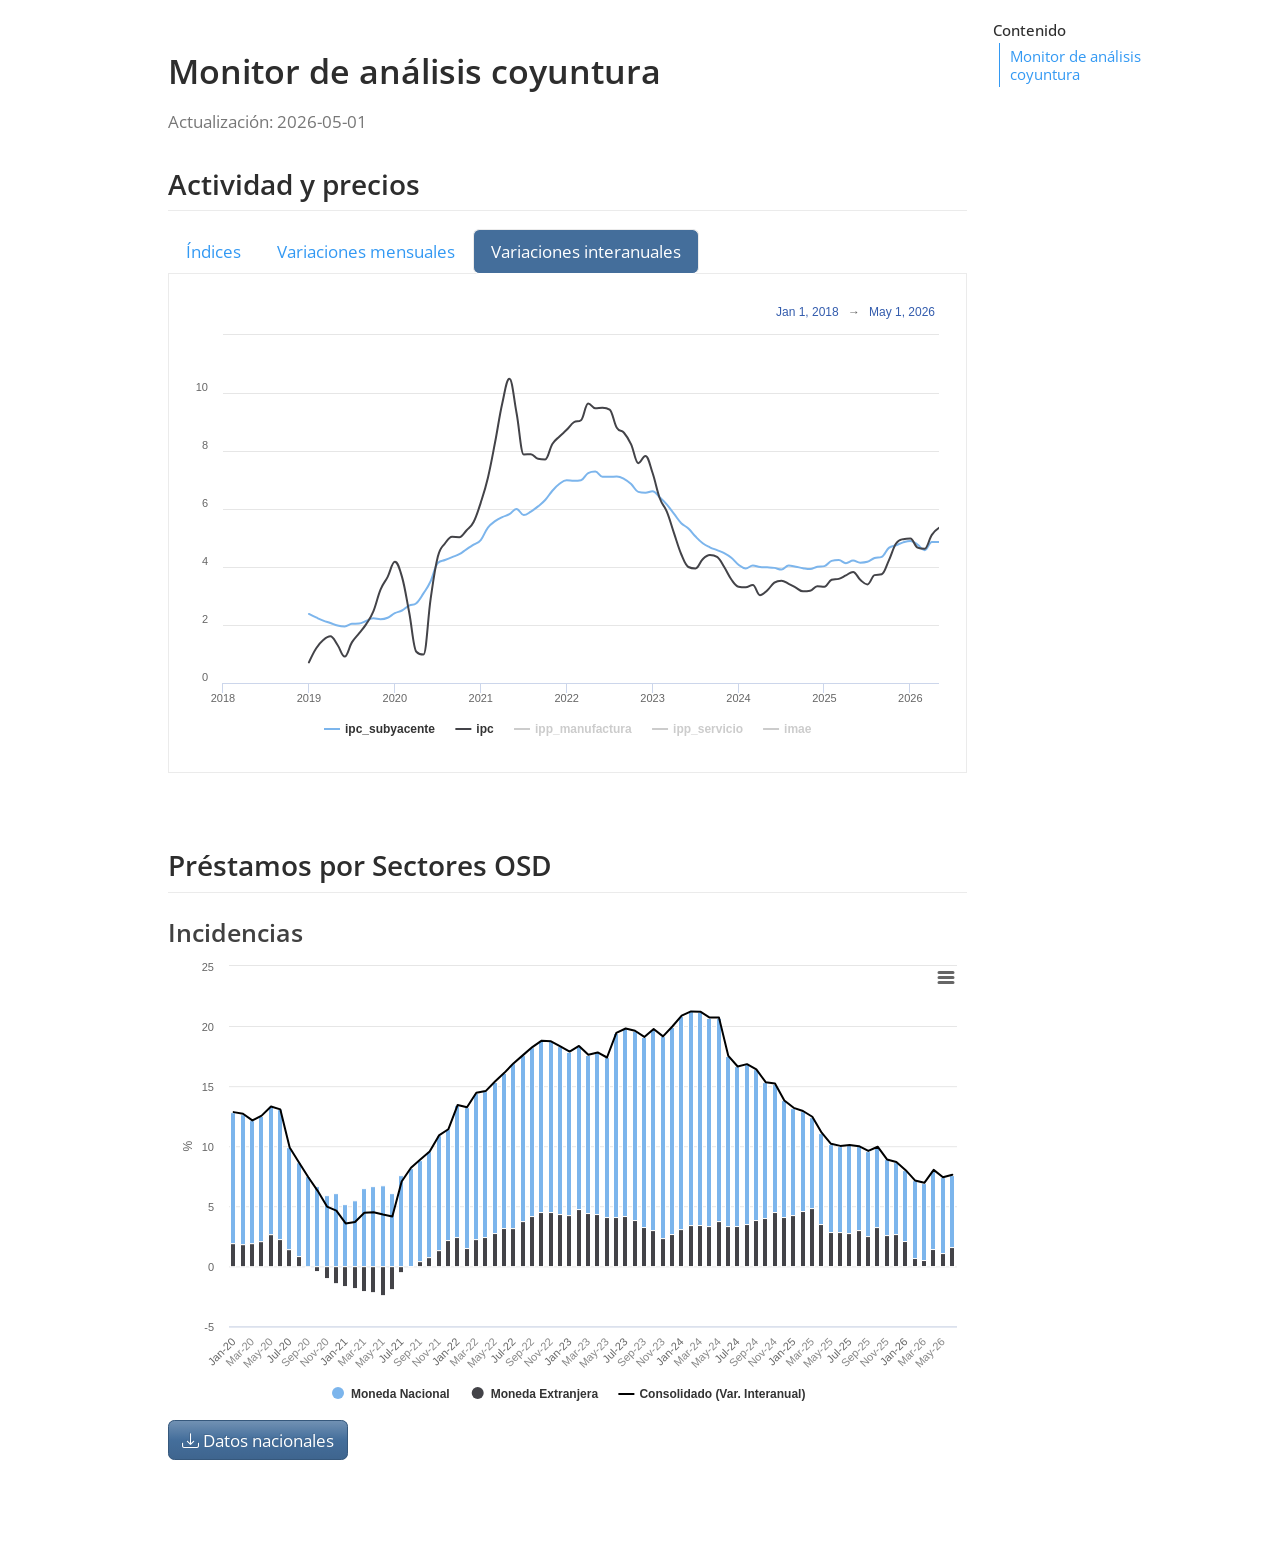
==== commit d5e1bc91: "chore: actualizar datos y reporte web" ====
--- a/index.html
+++ b/index.html
@@ -121,24 +121,24 @@
 <div id="tabset-1-1" class="tab-pane" role="tabpanel" aria-labelledby="tabset-1-1-tab">
 <div class="cell">
 <div class="cell-output-display">
-<div class="highchart html-widget html-fill-item" id="htmlwidget-918a2ddc9fc6d381a96a" style="width:100%;height:464px;"></div>
-<script type="application/json" data-for="htmlwidget-918a2ddc9fc6d381a96a">{"x":{"hc_opts":{"chart":{"reflow":true},"title":{"text":null},"yAxis":{"title":{"text":null},"opposite":false},"credits":{"enabled":false},"exporting":{"enabled":false},"boost":{"enabled":false},"plotOptions":{"series":{"label":{"enabled":false},"turboThreshold":0},"treemap":{"layoutAlgorithm":"squarified"}},"series":[{"group":"group","data":[{"periodo":"2018-01-01","variables":"ipc_subyacente","indice":94.09,"vm":null,"vi":null,"x":1514764800000,"y":94.09},{"periodo":"2018-02-01","variables":"ipc_subyacente","indice":94.31999999999999,"vm":0.24,"vi":null,"x":1517443200000,"y":94.31999999999999},{"periodo":"2018-03-01","variables":"ipc_subyacente","indice":94.53,"vm":0.22,"vi":null,"x":1519862400000,"y":94.53},{"periodo":"2018-04-01","variables":"ipc_subyacente","indice":94.77,"vm":0.25,"vi":null,"x":1522540800000,"y":94.77},{"periodo":"2018-05-01","variables":"ipc_subyacente","indice":94.88,"vm":0.12,"vi":null,"x":1525132800000,"y":94.88},{"periodo":"2018-06-01","variables":"ipc_subyacente","indice":95.04000000000001,"vm":0.17,"vi":null,"x":1527811200000,"y":95.04000000000001},{"periodo":"2018-07-01","variables":"ipc_subyacente","indice":95.15000000000001,"vm":0.12,"vi":null,"x":1530403200000,"y":95.15000000000001},{"periodo":"2018-08-01","variables":"ipc_subyacente","indice":95.42,"vm":0.28,"vi":null,"x":1533081600000,"y":95.42},{"periodo":"2018-09-01","variables":"ipc_subyacente","indice":95.64,"vm":0.23,"vi":null,"x":1535760000000,"y":95.64},{"periodo":"2018-10-01","variables":"ipc_subyacente","indice":95.77,"vm":0.14,"vi":null,"x":1538352000000,"y":95.77},{"periodo":"2018-11-01","variables":"ipc_subyacente","indice":95.92,"vm":0.16,"vi":null,"x":1541030400000,"y":95.92},{"periodo":"2018-12-01","variables":"ipc_subyacente","indice":96.11,"vm":0.2,"vi":null,"x":1543622400000,"y":96.11},{"periodo":"2019-01-01","variables":"ipc_subyacente","indice":96.33,"vm":0.23,"vi":2.38,"x":1546300800000,"y":96.33},{"periodo":"2019-02-01","variables":"ipc_subyacente","indice":96.45,"vm":0.12,"vi":2.26,"x":1548979200000,"y":96.45},{"periodo":"2019-03-01","variables":"ipc_subyacente","indice":96.56,"vm":0.11,"vi":2.15,"x":1551398400000,"y":96.56},{"periodo":"2019-04-01","variables":"ipc_subyacente","indice":96.73,"vm":0.18,"vi":2.07,"x":1554076800000,"y":96.73},{"periodo":"2019-05-01","variables":"ipc_subyacente","indice":96.76000000000001,"vm":0.03,"vi":1.98,"x":1556668800000,"y":96.76000000000001},{"periodo":"2019-06-01","variables":"ipc_subyacente","indice":96.89,"vm":0.13,"vi":1.95,"x":1559347200000,"y":96.89},{"periodo":"2019-07-01","variables":"ipc_subyacente","indice":97.09,"vm":0.21,"vi":2.04,"x":1561939200000,"y":97.09},{"periodo":"2019-08-01","variables":"ipc_subyacente","indice":97.38,"vm":0.3,"vi":2.05,"x":1564617600000,"y":97.38},{"periodo":"2019-09-01","variables":"ipc_subyacente","indice":97.69,"vm":0.32,"vi":2.14,"x":1567296000000,"y":97.69},{"periodo":"2019-10-01","variables":"ipc_subyacente","indice":97.91,"vm":0.23,"vi":2.23,"x":1569888000000,"y":97.91},{"periodo":"2019-11-01","variables":"ipc_subyacente","indice":98.03,"vm":0.12,"vi":2.2,"x":1572566400000,"y":98.03},{"periodo":"2019-12-01","variables":"ipc_subyacente","indice":98.27,"vm":0.24,"vi":2.25,"x":1575158400000,"y":98.27},{"periodo":"2020-01-01","variables":"ipc_subyacente","indice":98.65000000000001,"vm":0.39,"vi":2.41,"x":1577836800000,"y":98.65000000000001},{"periodo":"2020-02-01","variables":"ipc_subyacente","indice":98.86,"vm":0.21,"vi":2.5,"x":1580515200000,"y":98.86},{"periodo":"2020-03-01","variables":"ipc_subyacente","indice":99.14,"vm":0.28,"vi":2.67,"x":1583020800000,"y":99.14},{"periodo":"2020-04-01","variables":"ipc_subyacente","indice":99.39,"vm":0.25,"vi":2.75,"x":1585699200000,"y":99.39},{"periodo":"2020-05-01","variables":"ipc_subyacente","indice":99.75,"vm":0.36,"vi":3.09,"x":1588291200000,"y":99.75},{"periodo":"2020-06-01","variables":"ipc_subyacente","indice":100.29,"vm":0.54,"vi":3.51,"x":1590969600000,"y":100.29},{"periodo":"2020-07-01","variables":"ipc_subyacente","indice":101.11,"vm":0.82,"vi":4.14,"x":1593561600000,"y":101.11},{"periodo":"2020-08-01","variables":"ipc_subyacente","indice":101.51,"vm":0.4,"vi":4.24,"x":1596240000000,"y":101.51},{"periodo":"2020-09-01","variables":"ipc_subyacente","indice":101.93,"vm":0.41,"vi":4.34,"x":1598918400000,"y":101.93},{"periodo":"2020-10-01","variables":"ipc_subyacente","indice":102.26,"vm":0.32,"vi":4.44,"x":1601510400000,"y":102.26},{"periodo":"2020-11-01","variables":"ipc_subyacente","indice":102.55,"vm":0.28,"vi":4.61,"x":1604188800000,"y":102.55},{"periodo":"2020-12-01","variables":"ipc_subyacente","indice":102.96,"vm":0.4,"vi":4.77,"x":1606780800000,"y":102.96},{"periodo":"2021-01-01","variables":"ipc_subyacente","indice":103.51,"vm":0.53,"vi":4.93,"x":1609459200000,"y":103.51},{"periodo":"2021-02-01","variables":"ipc_subyacente","indice":104.16,"vm":0.63,"vi":5.36,"x":1612137600000,"y":104.16},{"periodo":"2021-03-01","variables":"ipc_subyacente","indice":104.67,"vm":0.49,"vi":5.58,"x":1614556800000,"y":104.67},{"periodo":"2021-04-01","variables":"ipc_subyacente","indice":105.08,"vm":0.39,"vi":5.72,"x":1617235200000,"y":105.08},{"periodo":"2021-05-01","variables":"ipc_subyacente","indice":105.56,"vm":0.46,"vi":5.82,"x":1619827200000,"y":105.56},{"periodo":"2021-06-01","variables":"ipc_subyacente","indice":106.31,"vm":0.71,"vi":6,"x":1622505600000,"y":106.31},{"periodo":"2021-07-01","variables":"ipc_subyacente","indice":106.96,"vm":0.61,"vi":5.79,"x":1625097600000,"y":106.96},{"periodo":"2021-08-01","variables":"ipc_subyacente","indice":107.51,"vm":0.51,"vi":5.91,"x":1627776000000,"y":107.51},{"periodo":"2021-09-01","variables":"ipc_subyacente","indice":108.14,"vm":0.59,"vi":6.09,"x":1630454400000,"y":108.14},{"periodo":"2021-10-01","variables":"ipc_subyacente","indice":108.71,"vm":0.53,"vi":6.31,"x":1633046400000,"y":108.71},{"periodo":"2021-11-01","variables":"ipc_subyacente","indice":109.35,"vm":0.59,"vi":6.63,"x":1635724800000,"y":109.35},{"periodo":"2021-12-01","variables":"ipc_subyacente","indice":110.03,"vm":0.62,"vi":6.87,"x":1638316800000,"y":110.03},{"periodo":"2022-01-01","variables":"ipc_subyacente","indice":110.75,"vm":0.65,"vi":6.99,"x":1640995200000,"y":110.75},{"periodo":"2022-02-01","variables":"ipc_subyacente","indice":111.42,"vm":0.6,"vi":6.97,"x":1643673600000,"y":111.42},{"periodo":"2022-03-01","variables":"ipc_subyacente","indice":111.99,"vm":0.51,"vi":6.99,"x":1646092800000,"y":111.99},{"periodo":"2022-04-01","variables":"ipc_subyacente","indice":112.69,"vm":0.63,"vi":7.24,"x":1648771200000,"y":112.69},{"periodo":"2022-05-01","variables":"ipc_subyacente","indice":113.26,"vm":0.51,"vi":7.29,"x":1651363200000,"y":113.26},{"periodo":"2022-06-01","variables":"ipc_subyacente","indice":113.87,"vm":0.54,"vi":7.11,"x":1654041600000,"y":113.87},{"periodo":"2022-07-01","variables":"ipc_subyacente","indice":114.56,"vm":0.61,"vi":7.11,"x":1656633600000,"y":114.56},{"periodo":"2022-08-01","variables":"ipc_subyacente","indice":115.17,"vm":0.53,"vi":7.12,"x":1659312000000,"y":115.17},{"periodo":"2022-09-01","variables":"ipc_subyacente","indice":115.75,"vm":0.5,"vi":7.04,"x":1661990400000,"y":115.75},{"periodo":"2022-10-01","variables":"ipc_subyacente","indice":116.17,"vm":0.36,"vi":6.86,"x":1664582400000,"y":116.17},{"periodo":"2022-11-01","variables":"ipc_subyacente","indice":116.56,"vm":0.34,"vi":6.59,"x":1667260800000,"y":116.56},{"periodo":"2022-12-01","variables":"ipc_subyacente","indice":117.25,"vm":0.59,"vi":6.56,"x":1669852800000,"y":117.25},{"periodo":"2023-01-01","variables":"ipc_subyacente","indice":118.07,"vm":0.7,"vi":6.61,"x":1672531200000,"y":118.07},{"periodo":"2023-02-01","variables":"ipc_subyacente","indice":118.55,"vm":0.41,"vi":6.4,"x":1675209600000,"y":118.55},{"periodo":"2023-03-01","variables":"ipc_subyacente","indice":118.88,"vm":0.28,"vi":6.15,"x":1677628800000,"y":118.88},{"periodo":"2023-04-01","variables":"ipc_subyacente","indice":119.26,"vm":0.32,"vi":5.83,"x":1680307200000,"y":119.26},{"periodo":"2023-05-01","variables":"ipc_subyacente","indice":119.5,"vm":0.2,"vi":5.51,"x":1682899200000,"y":119.5},{"periodo":"2023-06-01","variables":"ipc_subyacente","indice":119.94,"vm":0.37,"vi":5.33,"x":1685577600000,"y":119.94},{"periodo":"2023-07-01","variables":"ipc_subyacente","indice":120.34,"vm":0.33,"vi":5.05,"x":1688169600000,"y":120.34},{"periodo":"2023-08-01","variables":"ipc_subyacente","indice":120.72,"vm":0.32,"vi":4.82,"x":1690848000000,"y":120.72},{"periodo":"2023-09-01","variables":"ipc_subyacente","indice":121.17,"vm":0.37,"vi":4.68,"x":1693526400000,"y":121.17},{"periodo":"2023-10-01","variables":"ipc_subyacente","indice":121.49,"vm":0.26,"vi":4.58,"x":1696118400000,"y":121.49},{"periodo":"2023-11-01","variables":"ipc_subyacente","indice":121.78,"vm":0.24,"vi":4.48,"x":1698796800000,"y":121.78},{"periodo":"2023-12-01","variables":"ipc_subyacente","indice":122.32,"vm":0.44,"vi":4.32,"x":1701388800000,"y":122.32},{"periodo":"2024-01-01","variables":"ipc_subyacente","indice":122.89,"vm":0.47,"vi":4.08,"x":1704067200000,"y":122.89},{"periodo":"2024-02-01","variables":"ipc_subyacente","indice":123.23,"vm":0.28,"vi":3.95,"x":1706745600000,"y":123.23},{"periodo":"2024-03-01","variables":"ipc_subyacente","indice":123.69,"vm":0.37,"vi":4.05,"x":1709251200000,"y":123.69},{"periodo":"2024-04-01","variables":"ipc_subyacente","indice":124.03,"vm":0.27,"vi":4,"x":1711929600000,"y":124.03},{"periodo":"2024-05-01","variables":"ipc_subyacente","indice":124.27,"vm":0.19,"vi":3.99,"x":1714521600000,"y":124.27},{"periodo":"2024-06-01","variables":"ipc_subyacente","indice":124.7,"vm":0.35,"vi":3.97,"x":1717200000000,"y":124.7},{"periodo":"2024-07-01","variables":"ipc_subyacente","indice":125.04,"vm":0.27,"vi":3.91,"x":1719792000000,"y":125.04},{"periodo":"2024-08-01","variables":"ipc_subyacente","indice":125.61,"vm":0.46,"vi":4.05,"x":1722470400000,"y":125.61},{"periodo":"2024-09-01","variables":"ipc_subyacente","indice":126.03,"vm":0.33,"vi":4.01,"x":1725148800000,"y":126.03},{"periodo":"2024-10-01","variables":"ipc_subyacente","indice":126.3,"vm":0.21,"vi":3.96,"x":1727740800000,"y":126.3},{"periodo":"2024-11-01","variables":"ipc_subyacente","indice":126.56,"vm":0.21,"vi":3.93,"x":1730419200000,"y":126.56},{"periodo":"2024-12-01","variables":"ipc_subyacente","indice":127.23,"vm":0.53,"vi":4.01,"x":1733011200000,"y":127.23},{"periodo":"2025-01-01","variables":"ipc_subyacente","indice":127.84,"vm":0.48,"vi":4.03,"x":1735689600000,"y":127.84},{"periodo":"2025-02-01","variables":"ipc_subyacente","indice":128.42,"vm":0.45,"vi":4.21,"x":1738368000000,"y":128.42},{"periodo":"2025-03-01","variables":"ipc_subyacente","indice":128.94,"vm":0.4,"vi":4.24,"x":1740787200000,"y":128.94},{"periodo":"2025-04-01","variables":"ipc_subyacente","indice":129.15,"vm":0.16,"vi":4.13,"x":1743465600000,"y":129.15},{"periodo":"2025-05-01","variables":"ipc_subyacente","indice":129.52,"vm":0.29,"vi":4.22,"x":1746057600000,"y":129.52},{"periodo":"2025-06-01","variables":"ipc_subyacente","indice":129.88,"vm":0.28,"vi":4.15,"x":1748736000000,"y":129.88},{"periodo":"2025-07-01","variables":"ipc_subyacente","indice":130.27,"vm":0.3,"vi":4.18,"x":1751328000000,"y":130.27},{"periodo":"2025-08-01","variables":"ipc_subyacente","indice":131.03,"vm":0.58,"vi":4.31,"x":1754006400000,"y":131.03},{"periodo":"2025-09-01","variables":"ipc_subyacente","indice":131.51,"vm":0.37,"vi":4.35,"x":1756684800000,"y":131.51},{"periodo":"2025-10-01","variables":"ipc_subyacente","indice":132.19,"vm":0.52,"vi":4.66,"x":1759276800000,"y":132.19},{"periodo":"2025-11-01","variables":"ipc_subyacente","indice":132.57,"vm":0.29,"vi":4.75,"x":1761955200000,"y":132.57},{"periodo":"2025-12-01","variables":"ipc_subyacente","indice":133.4,"vm":0.63,"vi":4.85,"x":1764547200000,"y":133.4},{"periodo":"2026-01-01","variables":"ipc_subyacente","indice":134.1,"vm":0.52,"vi":4.9,"x":1767225600000,"y":134.1},{"periodo":"2026-02-01","variables":"ipc_subyacente","indice":134.54,"vm":0.33,"vi":4.77,"x":1769904000000,"y":134.54},{"periodo":"2026-03-01","variables":"ipc_subyacente","indice":134.85,"vm":0.23,"vi":4.58,"x":1772323200000,"y":134.85},{"periodo":"2026-04-01","variables":"ipc_subyacente","indice":135.43,"vm":0.43,"vi":4.86,"x":1775001600000,"y":135.43},{"periodo":"2026-05-01","variables":"ipc_subyacente","indice":135.82,"vm":0.29,"vi":4.86,"x":1777593600000,"y":135.82}],"type":"spline","name":"ipc_subyacente","visible":true},{"group":"group","data":[{"periodo":"2018-01-01","variables":"ipc","indice":94.58,"vm":null,"vi":null,"x":1514764800000,"y":94.58},{"periodo":"2018-02-01","variables":"ipc","indice":94.48,"vm":-0.11,"vi":null,"x":1517443200000,"y":94.48},{"periodo":"2018-03-01","variables":"ipc","indice":94.83,"vm":0.37,"vi":null,"x":1519862400000,"y":94.83},{"periodo":"2018-04-01","variables":"ipc","indice":95.20999999999999,"vm":0.4,"vi":null,"x":1522540800000,"y":95.20999999999999},{"periodo":"2018-05-01","variables":"ipc","indice":95.45999999999999,"vm":0.26,"vi":null,"x":1525132800000,"y":95.45999999999999},{"periodo":"2018-06-01","variables":"ipc","indice":95.66,"vm":0.21,"vi":null,"x":1527811200000,"y":95.66},{"periodo":"2018-07-01","variables":"ipc","indice":95.64,"vm":-0.02,"vi":null,"x":1530403200000,"y":95.64},{"periodo":"2018-08-01","variables":"ipc","indice":95.67,"vm":0.03,"vi":null,"x":1533081600000,"y":95.67},{"periodo":"2018-09-01","variables":"ipc","indice":95.73999999999999,"vm":0.07000000000000001,"vi":null,"x":1535760000000,"y":95.73999999999999},{"periodo":"2018-10-01","variables":"ipc","indice":95.95999999999999,"vm":0.23,"vi":null,"x":1538352000000,"y":95.95999999999999},{"periodo":"2018-11-01","variables":"ipc","indice":95.62,"vm":-0.35,"vi":null,"x":1541030400000,"y":95.62},{"periodo":"2018-12-01","variables":"ipc","indice":95.41,"vm":-0.22,"vi":null,"x":1543622400000,"y":95.41},{"periodo":"2019-01-01","variables":"ipc","indice":95.25,"vm":-0.17,"vi":0.71,"x":1546300800000,"y":95.25},{"periodo":"2019-02-01","variables":"ipc","indice":95.59999999999999,"vm":0.37,"vi":1.19,"x":1548979200000,"y":95.59999999999999},{"periodo":"2019-03-01","variables":"ipc","indice":96.23,"vm":0.66,"vi":1.48,"x":1551398400000,"y":96.23},{"periodo":"2019-04-01","variables":"ipc","indice":96.73999999999999,"vm":0.53,"vi":1.61,"x":1554076800000,"y":96.73999999999999},{"periodo":"2019-05-01","variables":"ipc","indice":96.70999999999999,"vm":-0.03,"vi":1.31,"x":1556668800000,"y":96.70999999999999},{"periodo":"2019-06-01","variables":"ipc","indice":96.53,"vm":-0.19,"vi":0.91,"x":1559347200000,"y":96.53},{"periodo":"2019-07-01","variables":"ipc","indice":96.98,"vm":0.47,"vi":1.4,"x":1561939200000,"y":96.98},{"periodo":"2019-08-01","variables":"ipc","indice":97.31,"vm":0.34,"vi":1.71,"x":1564617600000,"y":97.31},{"periodo":"2019-09-01","variables":"ipc","indice":97.68000000000001,"vm":0.38,"vi":2.03,"x":1567296000000,"y":97.68000000000001},{"periodo":"2019-10-01","variables":"ipc","indice":98.33,"vm":0.67,"vi":2.47,"x":1569888000000,"y":98.33},{"periodo":"2019-11-01","variables":"ipc","indice":98.7,"vm":0.38,"vi":3.22,"x":1572566400000,"y":98.7},{"periodo":"2019-12-01","variables":"ipc","indice":98.90000000000001,"vm":0.2,"vi":3.66,"x":1575158400000,"y":98.90000000000001},{"periodo":"2020-01-01","variables":"ipc","indice":99.23,"vm":0.33,"vi":4.18,"x":1577836800000,"y":99.23},{"periodo":"2020-02-01","variables":"ipc","indice":99.09999999999999,"vm":-0.13,"vi":3.66,"x":1580515200000,"y":99.09999999999999},{"periodo":"2020-03-01","variables":"ipc","indice":98.58,"vm":-0.52,"vi":2.44,"x":1583020800000,"y":98.58},{"periodo":"2020-04-01","variables":"ipc","indice":97.78,"vm":-0.8100000000000001,"vi":1.08,"x":1585699200000,"y":97.78},{"periodo":"2020-05-01","variables":"ipc","indice":97.66,"vm":-0.12,"vi":0.98,"x":1588291200000,"y":97.66},{"periodo":"2020-06-01","variables":"ipc","indice":99.33,"vm":1.71,"vi":2.9,"x":1590969600000,"y":99.33},{"periodo":"2020-07-01","variables":"ipc","indice":101.2,"vm":1.88,"vi":4.35,"x":1593561600000,"y":101.2},{"periodo":"2020-08-01","variables":"ipc","indice":101.99,"vm":0.78,"vi":4.81,"x":1596240000000,"y":101.99},{"periodo":"2020-09-01","variables":"ipc","indice":102.6,"vm":0.6,"vi":5.04,"x":1598918400000,"y":102.6},{"periodo":"2020-10-01","variables":"ipc","indice":103.28,"vm":0.66,"vi":5.03,"x":1601510400000,"y":103.28},{"periodo":"2020-11-01","variables":"ipc","indice":103.89,"vm":0.59,"vi":5.26,"x":1604188800000,"y":103.89},{"periodo":"2020-12-01","variables":"ipc","indice":104.39,"vm":0.48,"vi":5.55,"x":1606780800000,"y":104.39},{"periodo":"2021-01-01","variables":"ipc","indice":105.4,"vm":0.97,"vi":6.22,"x":1609459200000,"y":105.4},{"periodo":"2021-02-01","variables":"ipc","indice":106.12,"vm":0.68,"vi":7.08,"x":1612137600000,"y":106.12},{"periodo":"2021-03-01","variables":"ipc","indice":106.76,"vm":0.6,"vi":8.300000000000001,"x":1614556800000,"y":106.76},{"periodo":"2021-04-01","variables":"ipc","indice":107.21,"vm":0.42,"vi":9.640000000000001,"x":1617235200000,"y":107.21},{"periodo":"2021-05-01","variables":"ipc","indice":107.9,"vm":0.64,"vi":10.49,"x":1619827200000,"y":107.9},{"periodo":"2021-06-01","variables":"ipc","indice":108.58,"vm":0.63,"vi":9.31,"x":1622505600000,"y":108.58},{"periodo":"2021-07-01","variables":"ipc","indice":109.17,"vm":0.54,"vi":7.88,"x":1625097600000,"y":109.17},{"periodo":"2021-08-01","variables":"ipc","indice":110.04,"vm":0.8,"vi":7.89,"x":1627776000000,"y":110.04},{"periodo":"2021-09-01","variables":"ipc","indice":110.53,"vm":0.45,"vi":7.73,"x":1630454400000,"y":110.53},{"periodo":"2021-10-01","variables":"ipc","indice":111.24,"vm":0.64,"vi":7.71,"x":1633046400000,"y":111.24},{"periodo":"2021-11-01","variables":"ipc","indice":112.45,"vm":1.09,"vi":8.24,"x":1635724800000,"y":112.45},{"periodo":"2021-12-01","variables":"ipc","indice":113.26,"vm":0.72,"vi":8.5,"x":1638316800000,"y":113.26},{"periodo":"2022-01-01","variables":"ipc","indice":114.6,"vm":1.18,"vi":8.73,"x":1640995200000,"y":114.6},{"periodo":"2022-02-01","variables":"ipc","indice":115.66,"vm":0.92,"vi":8.99,"x":1643673600000,"y":115.66},{"periodo":"2022-03-01","variables":"ipc","indice":116.43,"vm":0.67,"vi":9.06,"x":1646092800000,"y":116.43},{"periodo":"2022-04-01","variables":"ipc","indice":117.54,"vm":0.95,"vi":9.640000000000001,"x":1648771200000,"y":117.54},{"periodo":"2022-05-01","variables":"ipc","indice":118.12,"vm":0.49,"vi":9.470000000000001,"x":1651363200000,"y":118.12},{"periodo":"2022-06-01","variables":"ipc","indice":118.88,"vm":0.64,"vi":9.49,"x":1654041600000,"y":118.88},{"periodo":"2022-07-01","variables":"ipc","indice":119.47,"vm":0.5,"vi":9.43,"x":1656633600000,"y":119.47},{"periodo":"2022-08-01","variables":"ipc","indice":119.72,"vm":0.21,"vi":8.800000000000001,"x":1659312000000,"y":119.72},{"periodo":"2022-09-01","variables":"ipc","indice":120.07,"vm":0.29,"vi":8.630000000000001,"x":1661990400000,"y":120.07},{"periodo":"2022-10-01","variables":"ipc","indice":120.4,"vm":0.27,"vi":8.23,"x":1664582400000,"y":120.4},{"periodo":"2022-11-01","variables":"ipc","indice":120.97,"vm":0.47,"vi":7.58,"x":1667260800000,"y":120.97},{"periodo":"2022-12-01","variables":"ipc","indice":122.13,"vm":0.96,"vi":7.83,"x":1669852800000,"y":122.13},{"periodo":"2023-01-01","variables":"ipc","indice":122.9,"vm":0.63,"vi":7.24,"x":1672531200000,"y":122.9},{"periodo":"2023-02-01","variables":"ipc","indice":123.03,"vm":0.11,"vi":6.37,"x":1675209600000,"y":123.03},{"periodo":"2023-03-01","variables":"ipc","indice":123.3,"vm":0.22,"vi":5.9,"x":1677628800000,"y":123.3},{"periodo":"2023-04-01","variables":"ipc","indice":123.6,"vm":0.24,"vi":5.16,"x":1680307200000,"y":123.6},{"periodo":"2023-05-01","variables":"ipc","indice":123.36,"vm":-0.19,"vi":4.44,"x":1682899200000,"y":123.36},{"periodo":"2023-06-01","variables":"ipc","indice":123.63,"vm":0.22,"vi":4,"x":1685577600000,"y":123.63},{"periodo":"2023-07-01","variables":"ipc","indice":124.19,"vm":0.45,"vi":3.95,"x":1688169600000,"y":124.19},{"periodo":"2023-08-01","variables":"ipc","indice":124.83,"vm":0.52,"vi":4.27,"x":1690848000000,"y":124.83},{"periodo":"2023-09-01","variables":"ipc","indice":125.37,"vm":0.43,"vi":4.41,"x":1693526400000,"y":125.37},{"periodo":"2023-10-01","variables":"ipc","indice":125.64,"vm":0.22,"vi":4.35,"x":1696118400000,"y":125.64},{"periodo":"2023-11-01","variables":"ipc","indice":125.81,"vm":0.14,"vi":4,"x":1698796800000,"y":125.81},{"periodo":"2023-12-01","variables":"ipc","indice":126.49,"vm":0.54,"vi":3.57,"x":1701388800000,"y":126.49},{"periodo":"2024-01-01","variables":"ipc","indice":126.98,"vm":0.39,"vi":3.32,"x":1704067200000,"y":126.98},{"periodo":"2024-02-01","variables":"ipc","indice":127.09,"vm":0.09,"vi":3.3,"x":1706745600000,"y":127.09},{"periodo":"2024-03-01","variables":"ipc","indice":127.47,"vm":0.3,"vi":3.38,"x":1709251200000,"y":127.47},{"periodo":"2024-04-01","variables":"ipc","indice":127.35,"vm":-0.09,"vi":3.03,"x":1711929600000,"y":127.35},{"periodo":"2024-05-01","variables":"ipc","indice":127.3,"vm":-0.04,"vi":3.19,"x":1714521600000,"y":127.3},{"periodo":"2024-06-01","variables":"ipc","indice":127.91,"vm":0.48,"vi":3.46,"x":1717200000000,"y":127.91},{"periodo":"2024-07-01","variables":"ipc","indice":128.58,"vm":0.52,"vi":3.53,"x":1719792000000,"y":128.58},{"periodo":"2024-08-01","variables":"ipc","indice":129.1,"vm":0.4,"vi":3.42,"x":1722470400000,"y":129.1},{"periodo":"2024-09-01","variables":"ipc","indice":129.49,"vm":0.3,"vi":3.29,"x":1725148800000,"y":129.49},{"periodo":"2024-10-01","variables":"ipc","indice":129.61,"vm":0.09,"vi":3.16,"x":1727740800000,"y":129.61},{"periodo":"2024-11-01","variables":"ipc","indice":129.81,"vm":0.15,"vi":3.18,"x":1730419200000,"y":129.81},{"periodo":"2024-12-01","variables":"ipc","indice":130.72,"vm":0.7,"vi":3.34,"x":1733011200000,"y":130.72},{"periodo":"2025-01-01","variables":"ipc","indice":131.2,"vm":0.37,"vi":3.32,"x":1735689600000,"y":131.2},{"periodo":"2025-02-01","variables":"ipc","indice":131.62,"vm":0.32,"vi":3.56,"x":1738368000000,"y":131.62},{"periodo":"2025-03-01","variables":"ipc","indice":132.04,"vm":0.32,"vi":3.59,"x":1740787200000,"y":132.04},{"periodo":"2025-04-01","variables":"ipc","indice":132.07,"vm":0.02,"vi":3.71,"x":1743465600000,"y":132.07},{"periodo":"2025-05-01","variables":"ipc","indice":132.18,"vm":0.08,"vi":3.83,"x":1746057600000,"y":132.18},{"periodo":"2025-06-01","variables":"ipc","indice":132.46,"vm":0.21,"vi":3.56,"x":1748736000000,"y":132.46},{"periodo":"2025-07-01","variables":"ipc","indice":132.95,"vm":0.37,"vi":3.4,"x":1751328000000,"y":132.95},{"periodo":"2025-08-01","variables":"ipc","indice":133.9,"vm":0.71,"vi":3.72,"x":1754006400000,"y":133.9},{"periodo":"2025-09-01","variables":"ipc","indice":134.35,"vm":0.34,"vi":3.75,"x":1756684800000,"y":134.35},{"periodo":"2025-10-01","variables":"ipc","indice":135.09,"vm":0.55,"vi":4.23,"x":1759276800000,"y":135.09},{"periodo":"2025-11-01","variables":"ipc","indice":136.06,"vm":0.72,"vi":4.81,"x":1761955200000,"y":136.06},{"periodo":"2025-12-01","variables":"ipc","indice":137.2,"vm":0.84,"vi":4.96,"x":1764547200000,"y":137.2},{"periodo":"2026-01-01","variables":"ipc","indice":137.74,"vm":0.39,"vi":4.98,"x":1767225600000,"y":137.74},{"periodo":"2026-02-01","variables":"ipc","indice":137.77,"vm":0.02,"vi":4.67,"x":1769904000000,"y":137.77},{"periodo":"2026-03-01","variables":"ipc","indice":138.15,"vm":0.28,"vi":4.63,"x":1772323200000,"y":138.15},{"periodo":"2026-04-01","variables":"ipc","indice":138.82,"vm":0.48,"vi":5.11,"x":1775001600000,"y":138.82},{"periodo":"2026-05-01","variables":"ipc","indice":139.25,"vm":0.31,"vi":5.35,"x":1777593600000,"y":139.25}],"type":"spline","name":"ipc","visible":true},{"group":"group","data":[{"periodo":"2018-01-01","variables":"ipp_manufactura","indice":109.04,"vm":null,"vi":null,"x":1514764800000,"y":109.04},{"periodo":"2018-02-01","variables":"ipp_manufactura","indice":109.71,"vm":0.61,"vi":null,"x":1517443200000,"y":109.71},{"periodo":"2018-03-01","variables":"ipp_manufactura","indice":110.27,"vm":0.51,"vi":null,"x":1519862400000,"y":110.27},{"periodo":"2018-04-01","variables":"ipp_manufactura","indice":111.11,"vm":0.76,"vi":null,"x":1522540800000,"y":111.11},{"periodo":"2018-05-01","variables":"ipp_manufactura","indice":112.44,"vm":1.2,"vi":null,"x":1525132800000,"y":112.44},{"periodo":"2018-06-01","variables":"ipp_manufactura","indice":113.07,"vm":0.5600000000000001,"vi":null,"x":1527811200000,"y":113.07},{"periodo":"2018-07-01","variables":"ipp_manufactura","indice":113.07,"vm":0,"vi":null,"x":1530403200000,"y":113.07},{"periodo":"2018-08-01","variables":"ipp_manufactura","indice":114.74,"vm":1.48,"vi":null,"x":1533081600000,"y":114.74},{"periodo":"2018-09-01","variables":"ipp_manufactura","indice":115.29,"vm":0.48,"vi":null,"x":1535760000000,"y":115.29},{"periodo":"2018-10-01","variables":"ipp_manufactura","indice":115.35,"vm":0.05,"vi":null,"x":1538352000000,"y":115.35},{"periodo":"2018-11-01","variables":"ipp_manufactura","indice":115.81,"vm":0.4,"vi":null,"x":1541030400000,"y":115.81},{"periodo":"2018-12-01","variables":"ipp_manufactura","indice":115.25,"vm":-0.48,"vi":null,"x":1543622400000,"y":115.25},{"periodo":"2019-01-01","variables":"ipp_manufactura","indice":115.46,"vm":0.18,"vi":5.89,"x":1546300800000,"y":115.46},{"periodo":"2019-02-01","variables":"ipp_manufactura","indice":115.31,"vm":-0.13,"vi":5.1,"x":1548979200000,"y":115.31},{"periodo":"2019-03-01","variables":"ipp_manufactura","indice":115.55,"vm":0.21,"vi":4.79,"x":1551398400000,"y":115.55},{"periodo":"2019-04-01","variables":"ipp_manufactura","indice":115.8,"vm":0.22,"vi":4.22,"x":1554076800000,"y":115.8},{"periodo":"2019-05-01","variables":"ipp_manufactura","indice":116.37,"vm":0.49,"vi":3.5,"x":1556668800000,"y":116.37},{"periodo":"2019-06-01","variables":"ipp_manufactura","indice":116.62,"vm":0.21,"vi":3.14,"x":1559347200000,"y":116.62},{"periodo":"2019-07-01","variables":"ipp_manufactura","indice":116.35,"vm":-0.23,"vi":2.9,"x":1561939200000,"y":116.35},{"periodo":"2019-08-01","variables":"ipp_manufactura","indice":116.62,"vm":0.23,"vi":1.64,"x":1564617600000,"y":116.62},{"periodo":"2019-09-01","variables":"ipp_manufactura","indice":116.93,"vm":0.27,"vi":1.42,"x":1567296000000,"y":116.93},{"periodo":"2019-10-01","variables":"ipp_manufactura","indice":118.03,"vm":0.9399999999999999,"vi":2.32,"x":1569888000000,"y":118.03},{"periodo":"2019-11-01","variables":"ipp_manufactura","indice":118.07,"vm":0.03,"vi":1.95,"x":1572566400000,"y":118.07},{"periodo":"2019-12-01","variables":"ipp_manufactura","indice":117.85,"vm":-0.19,"vi":2.26,"x":1575158400000,"y":117.85},{"periodo":"2020-01-01","variables":"ipp_manufactura","indice":119.35,"vm":1.27,"vi":3.37,"x":1577836800000,"y":119.35},{"periodo":"2020-02-01","variables":"ipp_manufactura","indice":120.61,"vm":1.06,"vi":4.6,"x":1580515200000,"y":120.61},{"periodo":"2020-03-01","variables":"ipp_manufactura","indice":121.03,"vm":0.35,"vi":4.74,"x":1583020800000,"y":121.03},{"periodo":"2020-04-01","variables":"ipp_manufactura","indice":120.79,"vm":-0.2,"vi":4.31,"x":1585699200000,"y":120.79},{"periodo":"2020-05-01","variables":"ipp_manufactura","indice":121.4,"vm":0.51,"vi":4.32,"x":1588291200000,"y":121.4},{"periodo":"2020-06-01","variables":"ipp_manufactura","indice":124.15,"vm":2.27,"vi":6.46,"x":1590969600000,"y":124.15},{"periodo":"2020-07-01","variables":"ipp_manufactura","indice":125.48,"vm":1.07,"vi":7.85,"x":1593561600000,"y":125.48},{"periodo":"2020-08-01","variables":"ipp_manufactura","indice":127.58,"vm":1.67,"vi":9.4,"x":1596240000000,"y":127.58},{"periodo":"2020-09-01","variables":"ipp_manufactura","indice":127.75,"vm":0.13,"vi":9.25,"x":1598918400000,"y":127.75},{"periodo":"2020-10-01","variables":"ipp_manufactura","indice":128.33,"vm":0.45,"vi":8.73,"x":1601510400000,"y":128.33},{"periodo":"2020-11-01","variables":"ipp_manufactura","indice":128.55,"vm":0.17,"vi":8.880000000000001,"x":1604188800000,"y":128.55},{"periodo":"2020-12-01","variables":"ipp_manufactura","indice":129.68,"vm":0.88,"vi":10.04,"x":1606780800000,"y":129.68},{"periodo":"2021-01-01","variables":"ipp_manufactura","indice":131.28,"vm":1.23,"vi":10,"x":1609459200000,"y":131.28},{"periodo":"2021-02-01","variables":"ipp_manufactura","indice":133.96,"vm":2.04,"vi":11.07,"x":1612137600000,"y":133.96},{"periodo":"2021-03-01","variables":"ipp_manufactura","indice":134.89,"vm":0.6899999999999999,"vi":11.45,"x":1614556800000,"y":134.89},{"periodo":"2021-04-01","variables":"ipp_manufactura","indice":134.91,"vm":0.01,"vi":11.69,"x":1617235200000,"y":134.91},{"periodo":"2021-05-01","variables":"ipp_manufactura","indice":136.01,"vm":0.82,"vi":12.03,"x":1619827200000,"y":136.01},{"periodo":"2021-06-01","variables":"ipp_manufactura","indice":137.03,"vm":0.75,"vi":10.37,"x":1622505600000,"y":137.03},{"periodo":"2021-07-01","variables":"ipp_manufactura","indice":138.06,"vm":0.75,"vi":10.03,"x":1625097600000,"y":138.06},{"periodo":"2021-08-01","variables":"ipp_manufactura","indice":138.7,"vm":0.46,"vi":8.720000000000001,"x":1627776000000,"y":138.7},{"periodo":"2021-09-01","variables":"ipp_manufactura","indice":139.3,"vm":0.43,"vi":9.039999999999999,"x":1630454400000,"y":139.3},{"periodo":"2021-10-01","variables":"ipp_manufactura","indice":139.7,"vm":0.29,"vi":8.859999999999999,"x":1633046400000,"y":139.7},{"periodo":"2021-11-01","variables":"ipp_manufactura","indice":141.5,"vm":1.29,"vi":10.07,"x":1635724800000,"y":141.5},{"periodo":"2021-12-01","variables":"ipp_manufactura","indice":142.33,"vm":0.59,"vi":9.75,"x":1638316800000,"y":142.33},{"periodo":"2022-01-01","variables":"ipp_manufactura","indice":148.44,"vm":4.29,"vi":13.07,"x":1640995200000,"y":148.44},{"periodo":"2022-02-01","variables":"ipp_manufactura","indice":148.04,"vm":-0.27,"vi":10.51,"x":1643673600000,"y":148.04},{"periodo":"2022-03-01","variables":"ipp_manufactura","indice":148.29,"vm":0.17,"vi":9.93,"x":1646092800000,"y":148.29},{"periodo":"2022-04-01","variables":"ipp_manufactura","indice":151.14,"vm":1.92,"vi":12.03,"x":1648771200000,"y":151.14},{"periodo":"2022-05-01","variables":"ipp_manufactura","indice":153.08,"vm":1.28,"vi":12.55,"x":1651363200000,"y":153.08},{"periodo":"2022-06-01","variables":"ipp_manufactura","indice":154.08,"vm":0.65,"vi":12.44,"x":1654041600000,"y":154.08},{"periodo":"2022-07-01","variables":"ipp_manufactura","indice":154.59,"vm":0.33,"vi":11.97,"x":1656633600000,"y":154.59},{"periodo":"2022-08-01","variables":"ipp_manufactura","indice":154.01,"vm":-0.38,"vi":11.04,"x":1659312000000,"y":154.01},{"periodo":"2022-09-01","variables":"ipp_manufactura","indice":153.6,"vm":-0.27,"vi":10.27,"x":1661990400000,"y":153.6},{"periodo":"2022-10-01","variables":"ipp_manufactura","indice":154.34,"vm":0.48,"vi":10.48,"x":1664582400000,"y":154.34},{"periodo":"2022-11-01","variables":"ipp_manufactura","indice":155.2,"vm":0.5600000000000001,"vi":9.68,"x":1667260800000,"y":155.2},{"periodo":"2022-12-01","variables":"ipp_manufactura","indice":156.87,"vm":1.08,"vi":10.22,"x":1669852800000,"y":156.87},{"periodo":"2023-01-01","variables":"ipp_manufactura","indice":159.26,"vm":1.52,"vi":7.29,"x":1672531200000,"y":159.26},{"periodo":"2023-02-01","variables":"ipp_manufactura","indice":160.63,"vm":0.86,"vi":8.5,"x":1675209600000,"y":160.63},{"periodo":"2023-03-01","variables":"ipp_manufactura","indice":160.17,"vm":-0.29,"vi":8.01,"x":1677628800000,"y":160.17},{"periodo":"2023-04-01","variables":"ipp_manufactura","indice":159.47,"vm":-0.44,"vi":5.51,"x":1680307200000,"y":159.47},{"periodo":"2023-05-01","variables":"ipp_manufactura","indice":159.2,"vm":-0.17,"vi":4,"x":1682899200000,"y":159.2},{"periodo":"2023-06-01","variables":"ipp_manufactura","indice":159.2,"vm":0,"vi":3.32,"x":1685577600000,"y":159.2},{"periodo":"2023-07-01","variables":"ipp_manufactura","indice":159.88,"vm":0.43,"vi":3.42,"x":1688169600000,"y":159.88},{"periodo":"2023-08-01","variables":"ipp_manufactura","indice":160.07,"vm":0.12,"vi":3.93,"x":1690848000000,"y":160.07},{"periodo":"2023-09-01","variables":"ipp_manufactura","indice":160.78,"vm":0.44,"vi":4.67,"x":1693526400000,"y":160.78},{"periodo":"2023-10-01","variables":"ipp_manufactura","indice":161.27,"vm":0.3,"vi":4.49,"x":1696118400000,"y":161.27},{"periodo":"2023-11-01","variables":"ipp_manufactura","indice":161.27,"vm":0,"vi":3.91,"x":1698796800000,"y":161.27},{"periodo":"2023-12-01","variables":"ipp_manufactura","indice":161.37,"vm":0.06,"vi":2.87,"x":1701388800000,"y":161.37},{"periodo":"2024-01-01","variables":"ipp_manufactura","indice":163.06,"vm":1.05,"vi":2.39,"x":1704067200000,"y":163.06},{"periodo":"2024-02-01","variables":"ipp_manufactura","indice":162.73,"vm":-0.2,"vi":1.31,"x":1706745600000,"y":162.73},{"periodo":"2024-03-01","variables":"ipp_manufactura","indice":163.92,"vm":0.73,"vi":2.34,"x":1709251200000,"y":163.92},{"periodo":"2024-04-01","variables":"ipp_manufactura","indice":164,"vm":0.05,"vi":2.84,"x":1711929600000,"y":164},{"periodo":"2024-05-01","variables":"ipp_manufactura","indice":163.44,"vm":-0.34,"vi":2.66,"x":1714521600000,"y":163.44},{"periodo":"2024-06-01","variables":"ipp_manufactura","indice":164.79,"vm":0.83,"vi":3.51,"x":1717200000000,"y":164.79},{"periodo":"2024-07-01","variables":"ipp_manufactura","indice":165.11,"vm":0.19,"vi":3.27,"x":1719792000000,"y":165.11},{"periodo":"2024-08-01","variables":"ipp_manufactura","indice":165.21,"vm":0.06,"vi":3.21,"x":1722470400000,"y":165.21},{"periodo":"2024-09-01","variables":"ipp_manufactura","indice":165.84,"vm":0.38,"vi":3.15,"x":1725148800000,"y":165.84},{"periodo":"2024-10-01","variables":"ipp_manufactura","indice":165.89,"vm":0.03,"vi":2.86,"x":1727740800000,"y":165.89},{"periodo":"2024-11-01","variables":"ipp_manufactura","indice":164.68,"vm":-0.73,"vi":2.11,"x":1730419200000,"y":164.68},{"periodo":"2024-12-01","variables":"ipp_manufactura","indice":165.13,"vm":0.27,"vi":2.33,"x":1733011200000,"y":165.13},{"periodo":"2025-01-01","variables":"ipp_manufactura","indice":166.74,"vm":0.97,"vi":2.26,"x":1735689600000,"y":166.74},{"periodo":"2025-02-01","variables":"ipp_manufactura","indice":167.49,"vm":0.45,"vi":2.93,"x":1738368000000,"y":167.49},{"periodo":"2025-03-01","variables":"ipp_manufactura","indice":168.66,"vm":0.7,"vi":2.89,"x":1740787200000,"y":168.66},{"periodo":"2025-04-01","variables":"ipp_manufactura","indice":168.34,"vm":-0.19,"vi":2.65,"x":1743465600000,"y":168.34},{"periodo":"2025-05-01","variables":"ipp_manufactura","indice":166.71,"vm":-0.97,"vi":2,"x":1746057600000,"y":166.71},{"periodo":"2025-06-01","variables":"ipp_manufactura","indice":167.09,"vm":0.23,"vi":1.4,"x":1748736000000,"y":167.09},{"periodo":"2025-07-01","variables":"ipp_manufactura","indice":168.68,"vm":0.95,"vi":2.16,"x":1751328000000,"y":168.68},{"periodo":"2025-08-01","variables":"ipp_manufactura","indice":170.62,"vm":1.15,"vi":3.27,"x":1754006400000,"y":170.62},{"periodo":"2025-09-01","variables":"ipp_manufactura","indice":172.33,"vm":1,"vi":3.91,"x":1756684800000,"y":172.33},{"periodo":"2025-10-01","variables":"ipp_manufactura","indice":172.26,"vm":-0.04,"vi":3.84,"x":1759276800000,"y":172.26},{"periodo":"2025-11-01","variables":"ipp_manufactura","indice":174.1,"vm":1.07,"vi":5.72,"x":1761955200000,"y":174.1},{"periodo":"2025-12-01","variables":"ipp_manufactura","indice":174.09,"vm":-0.01,"vi":5.43,"x":1764547200000,"y":174.09},{"periodo":"2026-01-01","variables":"ipp_manufactura","indice":174.26,"vm":0.1,"vi":4.51,"x":1767225600000,"y":174.26},{"periodo":"2026-02-01","variables":"ipp_manufactura","indice":174.6,"vm":0.2,"vi":4.25,"x":1769904000000,"y":174.6},{"periodo":"2026-03-01","variables":"ipp_manufactura","indice":173.68,"vm":-0.53,"vi":2.98,"x":1772323200000,"y":173.68},{"periodo":"2026-04-01","variables":"ipp_manufactura","indice":176.05,"vm":1.36,"vi":4.58,"x":1775001600000,"y":176.05},{"periodo":"2026-05-01","variables":"ipp_manufactura","indice":175.29,"vm":-0.43,"vi":5.15,"x":1777593600000,"y":175.29}],"type":"spline","name":"ipp_manufactura","visible":false},{"group":"group","data":[{"periodo":"2018-01-01","variables":"ipp_servicio","indice":114.76,"vm":null,"vi":null,"x":1514764800000,"y":114.76},{"periodo":"2018-02-01","variables":"ipp_servicio","indice":115.27,"vm":0.44,"vi":null,"x":1517443200000,"y":115.27},{"periodo":"2018-03-01","variables":"ipp_servicio","indice":116.03,"vm":0.66,"vi":null,"x":1519862400000,"y":116.03},{"periodo":"2018-04-01","variables":"ipp_servicio","indice":115.54,"vm":-0.42,"vi":null,"x":1522540800000,"y":115.54},{"periodo":"2018-05-01","variables":"ipp_servicio","indice":115.48,"vm":-0.05,"vi":null,"x":1525132800000,"y":115.48},{"periodo":"2018-06-01","variables":"ipp_servicio","indice":115.32,"vm":-0.14,"vi":null,"x":1527811200000,"y":115.32},{"periodo":"2018-07-01","variables":"ipp_servicio","indice":116.01,"vm":0.6,"vi":null,"x":1530403200000,"y":116.01},{"periodo":"2018-08-01","variables":"ipp_servicio","indice":115.46,"vm":-0.47,"vi":null,"x":1533081600000,"y":115.46},{"periodo":"2018-09-01","variables":"ipp_servicio","indice":115.07,"vm":-0.34,"vi":null,"x":1535760000000,"y":115.07},{"periodo":"2018-10-01","variables":"ipp_servicio","indice":115.32,"vm":0.22,"vi":null,"x":1538352000000,"y":115.32},{"periodo":"2018-11-01","variables":"ipp_servicio","indice":115.56,"vm":0.21,"vi":null,"x":1541030400000,"y":115.56},{"periodo":"2018-12-01","variables":"ipp_servicio","indice":117,"vm":1.25,"vi":null,"x":1543622400000,"y":117},{"periodo":"2019-01-01","variables":"ipp_servicio","indice":116.83,"vm":-0.15,"vi":1.8,"x":1546300800000,"y":116.83},{"periodo":"2019-02-01","variables":"ipp_servicio","indice":116.72,"vm":-0.09,"vi":1.26,"x":1548979200000,"y":116.72},{"periodo":"2019-03-01","variables":"ipp_servicio","indice":117.06,"vm":0.29,"vi":0.89,"x":1551398400000,"y":117.06},{"periodo":"2019-04-01","variables":"ipp_servicio","indice":116.93,"vm":-0.11,"vi":1.2,"x":1554076800000,"y":116.93},{"periodo":"2019-05-01","variables":"ipp_servicio","indice":117.19,"vm":0.22,"vi":1.48,"x":1556668800000,"y":117.19},{"periodo":"2019-06-01","variables":"ipp_servicio","indice":117.31,"vm":0.1,"vi":1.73,"x":1559347200000,"y":117.31},{"periodo":"2019-07-01","variables":"ipp_servicio","indice":116.44,"vm":-0.74,"vi":0.37,"x":1561939200000,"y":116.44},{"periodo":"2019-08-01","variables":"ipp_servicio","indice":116,"vm":-0.38,"vi":0.47,"x":1564617600000,"y":116},{"periodo":"2019-09-01","variables":"ipp_servicio","indice":116.32,"vm":0.28,"vi":1.09,"x":1567296000000,"y":116.32},{"periodo":"2019-10-01","variables":"ipp_servicio","indice":116.99,"vm":0.58,"vi":1.45,"x":1569888000000,"y":116.99},{"periodo":"2019-11-01","variables":"ipp_servicio","indice":117.16,"vm":0.15,"vi":1.38,"x":1572566400000,"y":117.16},{"periodo":"2019-12-01","variables":"ipp_servicio","indice":117.58,"vm":0.36,"vi":0.5,"x":1575158400000,"y":117.58},{"periodo":"2020-01-01","variables":"ipp_servicio","indice":118.47,"vm":0.76,"vi":1.4,"x":1577836800000,"y":118.47},{"periodo":"2020-02-01","variables":"ipp_servicio","indice":118.45,"vm":-0.02,"vi":1.48,"x":1580515200000,"y":118.45},{"periodo":"2020-03-01","variables":"ipp_servicio","indice":117.56,"vm":-0.75,"vi":0.43,"x":1583020800000,"y":117.56},{"periodo":"2020-04-01","variables":"ipp_servicio","indice":117.53,"vm":-0.03,"vi":0.51,"x":1585699200000,"y":117.53},{"periodo":"2020-05-01","variables":"ipp_servicio","indice":120.22,"vm":2.29,"vi":2.59,"x":1588291200000,"y":120.22},{"periodo":"2020-06-01","variables":"ipp_servicio","indice":121.62,"vm":1.16,"vi":3.67,"x":1590969600000,"y":121.62},{"periodo":"2020-07-01","variables":"ipp_servicio","indice":121.93,"vm":0.25,"vi":4.71,"x":1593561600000,"y":121.93},{"periodo":"2020-08-01","variables":"ipp_servicio","indice":122.54,"vm":0.5,"vi":5.64,"x":1596240000000,"y":122.54},{"periodo":"2020-09-01","variables":"ipp_servicio","indice":123.28,"vm":0.6,"vi":5.98,"x":1598918400000,"y":123.28},{"periodo":"2020-10-01","variables":"ipp_servicio","indice":117.63,"vm":-4.58,"vi":0.55,"x":1601510400000,"y":117.63},{"periodo":"2020-11-01","variables":"ipp_servicio","indice":124.16,"vm":5.55,"vi":5.97,"x":1604188800000,"y":124.16},{"periodo":"2020-12-01","variables":"ipp_servicio","indice":121.69,"vm":-1.99,"vi":3.5,"x":1606780800000,"y":121.69},{"periodo":"2021-01-01","variables":"ipp_servicio","indice":120.45,"vm":-1.02,"vi":1.67,"x":1609459200000,"y":120.45},{"periodo":"2021-02-01","variables":"ipp_servicio","indice":120.91,"vm":0.38,"vi":2.08,"x":1612137600000,"y":120.91},{"periodo":"2021-03-01","variables":"ipp_servicio","indice":122,"vm":0.9,"vi":3.78,"x":1614556800000,"y":122},{"periodo":"2021-04-01","variables":"ipp_servicio","indice":121.99,"vm":-0.01,"vi":3.79,"x":1617235200000,"y":121.99},{"periodo":"2021-05-01","variables":"ipp_servicio","indice":122.64,"vm":0.53,"vi":2.01,"x":1619827200000,"y":122.64},{"periodo":"2021-06-01","variables":"ipp_servicio","indice":123.19,"vm":0.45,"vi":1.29,"x":1622505600000,"y":123.19},{"periodo":"2021-07-01","variables":"ipp_servicio","indice":124.08,"vm":0.72,"vi":1.76,"x":1625097600000,"y":124.08},{"periodo":"2021-08-01","variables":"ipp_servicio","indice":124.83,"vm":0.6,"vi":1.87,"x":1627776000000,"y":124.83},{"periodo":"2021-09-01","variables":"ipp_servicio","indice":125.8,"vm":0.78,"vi":2.04,"x":1630454400000,"y":125.8},{"periodo":"2021-10-01","variables":"ipp_servicio","indice":125.06,"vm":-0.59,"vi":6.32,"x":1633046400000,"y":125.06},{"periodo":"2021-11-01","variables":"ipp_servicio","indice":126.33,"vm":1.02,"vi":1.75,"x":1635724800000,"y":126.33},{"periodo":"2021-12-01","variables":"ipp_servicio","indice":125.92,"vm":-0.32,"vi":3.48,"x":1638316800000,"y":125.92},{"periodo":"2022-01-01","variables":"ipp_servicio","indice":126.68,"vm":0.6,"vi":5.17,"x":1640995200000,"y":126.68},{"periodo":"2022-02-01","variables":"ipp_servicio","indice":127.71,"vm":0.8100000000000001,"vi":5.62,"x":1643673600000,"y":127.71},{"periodo":"2022-03-01","variables":"ipp_servicio","indice":131.7,"vm":3.12,"vi":7.95,"x":1646092800000,"y":131.7},{"periodo":"2022-04-01","variables":"ipp_servicio","indice":129.95,"vm":-1.33,"vi":6.53,"x":1648771200000,"y":129.95},{"periodo":"2022-05-01","variables":"ipp_servicio","indice":131.2,"vm":0.96,"vi":6.98,"x":1651363200000,"y":131.2},{"periodo":"2022-06-01","variables":"ipp_servicio","indice":130.02,"vm":-0.9,"vi":5.54,"x":1654041600000,"y":130.02},{"periodo":"2022-07-01","variables":"ipp_servicio","indice":133.19,"vm":2.44,"vi":7.34,"x":1656633600000,"y":133.19},{"periodo":"2022-08-01","variables":"ipp_servicio","indice":132.39,"vm":-0.6,"vi":6.06,"x":1659312000000,"y":132.39},{"periodo":"2022-09-01","variables":"ipp_servicio","indice":132.55,"vm":0.12,"vi":5.37,"x":1661990400000,"y":132.55},{"periodo":"2022-10-01","variables":"ipp_servicio","indice":133.63,"vm":0.8100000000000001,"vi":6.85,"x":1664582400000,"y":133.63},{"periodo":"2022-11-01","variables":"ipp_servicio","indice":133.73,"vm":0.07000000000000001,"vi":5.86,"x":1667260800000,"y":133.73},{"periodo":"2022-12-01","variables":"ipp_servicio","indice":136,"vm":1.7,"vi":8.01,"x":1669852800000,"y":136},{"periodo":"2023-01-01","variables":"ipp_servicio","indice":138.5,"vm":1.84,"vi":9.33,"x":1672531200000,"y":138.5},{"periodo":"2023-02-01","variables":"ipp_servicio","indice":138.54,"vm":0.03,"vi":8.48,"x":1675209600000,"y":138.54},{"periodo":"2023-03-01","variables":"ipp_servicio","indice":138.84,"vm":0.22,"vi":5.42,"x":1677628800000,"y":138.84},{"periodo":"2023-04-01","variables":"ipp_servicio","indice":138.02,"vm":-0.59,"vi":6.21,"x":1680307200000,"y":138.02},{"periodo":"2023-05-01","variables":"ipp_servicio","indice":138.32,"vm":0.22,"vi":5.43,"x":1682899200000,"y":138.32},{"periodo":"2023-06-01","variables":"ipp_servicio","indice":139.61,"vm":0.93,"vi":7.38,"x":1685577600000,"y":139.61},{"periodo":"2023-07-01","variables":"ipp_servicio","indice":142.95,"vm":2.39,"vi":7.33,"x":1688169600000,"y":142.95},{"periodo":"2023-08-01","variables":"ipp_servicio","indice":142.87,"vm":-0.06,"vi":7.92,"x":1690848000000,"y":142.87},{"periodo":"2023-09-01","variables":"ipp_servicio","indice":140.43,"vm":-1.71,"vi":5.94,"x":1693526400000,"y":140.43},{"periodo":"2023-10-01","variables":"ipp_servicio","indice":141.14,"vm":0.51,"vi":5.62,"x":1696118400000,"y":141.14},{"periodo":"2023-11-01","variables":"ipp_servicio","indice":141.87,"vm":0.52,"vi":6.09,"x":1698796800000,"y":141.87},{"periodo":"2023-12-01","variables":"ipp_servicio","indice":142.76,"vm":0.63,"vi":4.97,"x":1701388800000,"y":142.76},{"periodo":"2024-01-01","variables":"ipp_servicio","indice":143.25,"vm":0.34,"vi":3.43,"x":1704067200000,"y":143.25},{"periodo":"2024-02-01","variables":"ipp_servicio","indice":145.14,"vm":1.32,"vi":4.76,"x":1706745600000,"y":145.14},{"periodo":"2024-03-01","variables":"ipp_servicio","indice":145.53,"vm":0.27,"vi":4.82,"x":1709251200000,"y":145.53},{"periodo":"2024-04-01","variables":"ipp_servicio","indice":142.86,"vm":-1.83,"vi":3.51,"x":1711929600000,"y":142.86},{"periodo":"2024-05-01","variables":"ipp_servicio","indice":143.89,"vm":0.72,"vi":4.03,"x":1714521600000,"y":143.89},{"periodo":"2024-06-01","variables":"ipp_servicio","indice":145.86,"vm":1.37,"vi":4.48,"x":1717200000000,"y":145.86},{"periodo":"2024-07-01","variables":"ipp_servicio","indice":145.25,"vm":-0.42,"vi":1.61,"x":1719792000000,"y":145.25},{"periodo":"2024-08-01","variables":"ipp_servicio","indice":146.04,"vm":0.54,"vi":2.22,"x":1722470400000,"y":146.04},{"periodo":"2024-09-01","variables":"ipp_servicio","indice":146.68,"vm":0.44,"vi":4.45,"x":1725148800000,"y":146.68},{"periodo":"2024-10-01","variables":"ipp_servicio","indice":145.83,"vm":-0.58,"vi":3.32,"x":1727740800000,"y":145.83},{"periodo":"2024-11-01","variables":"ipp_servicio","indice":145.96,"vm":0.09,"vi":2.88,"x":1730419200000,"y":145.96},{"periodo":"2024-12-01","variables":"ipp_servicio","indice":146.9,"vm":0.64,"vi":2.9,"x":1733011200000,"y":146.9},{"periodo":"2025-01-01","variables":"ipp_servicio","indice":146.71,"vm":-0.13,"vi":2.42,"x":1735689600000,"y":146.71},{"periodo":"2025-02-01","variables":"ipp_servicio","indice":147.16,"vm":0.31,"vi":1.39,"x":1738368000000,"y":147.16},{"periodo":"2025-03-01","variables":"ipp_servicio","indice":147.51,"vm":0.24,"vi":1.36,"x":1740787200000,"y":147.51},{"periodo":"2025-04-01","variables":"ipp_servicio","indice":147.94,"vm":0.29,"vi":3.56,"x":1743465600000,"y":147.94},{"periodo":"2025-05-01","variables":"ipp_servicio","indice":147.86,"vm":-0.05,"vi":2.76,"x":1746057600000,"y":147.86},{"periodo":"2025-06-01","variables":"ipp_servicio","indice":148.32,"vm":0.31,"vi":1.69,"x":1748736000000,"y":148.32},{"periodo":"2025-07-01","variables":"ipp_servicio","indice":149.81,"vm":1,"vi":3.14,"x":1751328000000,"y":149.81},{"periodo":"2025-08-01","variables":"ipp_servicio","indice":149.87,"vm":0.04,"vi":2.62,"x":1754006400000,"y":149.87},{"periodo":"2025-09-01","variables":"ipp_servicio","indice":150.13,"vm":0.17,"vi":2.35,"x":1756684800000,"y":150.13},{"periodo":"2025-10-01","variables":"ipp_servicio","indice":149.92,"vm":-0.14,"vi":2.8,"x":1759276800000,"y":149.92},{"periodo":"2025-11-01","variables":"ipp_servicio","indice":151.01,"vm":0.73,"vi":3.46,"x":1761955200000,"y":151.01},{"periodo":"2025-12-01","variables":"ipp_servicio","indice":150.52,"vm":-0.32,"vi":2.46,"x":1764547200000,"y":150.52},{"periodo":"2026-01-01","variables":"ipp_servicio","indice":152.02,"vm":1,"vi":3.62,"x":1767225600000,"y":152.02},{"periodo":"2026-02-01","variables":"ipp_servicio","indice":154.33,"vm":1.52,"vi":4.87,"x":1769904000000,"y":154.33},{"periodo":"2026-03-01","variables":"ipp_servicio","indice":154.66,"vm":0.21,"vi":4.85,"x":1772323200000,"y":154.66},{"periodo":"2026-04-01","variables":"ipp_servicio","indice":155.18,"vm":0.34,"vi":4.89,"x":1775001600000,"y":155.18},{"periodo":"2026-05-01","variables":"ipp_servicio","indice":153.81,"vm":-0.88,"vi":4.02,"x":1777593600000,"y":153.81}],"type":"spline","name":"ipp_servicio","visible":false},{"group":"group","data":[{"periodo":"2018-01-01","variables":"imae","indice":95.12,"vm":null,"vi":null,"x":1514764800000,"y":95.12},{"periodo":"2018-02-01","variables":"imae","indice":94.69,"vm":-0.45,"vi":null,"x":1517443200000,"y":94.69},{"periodo":"2018-03-01","variables":"imae","indice":101.07,"vm":6.74,"vi":null,"x":1519862400000,"y":101.07},{"periodo":"2018-04-01","variables":"imae","indice":98.78,"vm":-2.27,"vi":null,"x":1522540800000,"y":98.78},{"periodo":"2018-05-01","variables":"imae","indice":100.54,"vm":1.78,"vi":null,"x":1525132800000,"y":100.54},{"periodo":"2018-06-01","variables":"imae","indice":99.45999999999999,"vm":-1.07,"vi":null,"x":1527811200000,"y":99.45999999999999},{"periodo":"2018-07-01","variables":"imae","indice":100.46,"vm":1.01,"vi":null,"x":1530403200000,"y":100.46},{"periodo":"2018-08-01","variables":"imae","indice":100.69,"vm":0.23,"vi":null,"x":1533081600000,"y":100.69},{"periodo":"2018-09-01","variables":"imae","indice":97.27,"vm":-3.4,"vi":null,"x":1535760000000,"y":97.27},{"periodo":"2018-10-01","variables":"imae","indice":100.58,"vm":3.4,"vi":null,"x":1538352000000,"y":100.58},{"periodo":"2018-11-01","variables":"imae","indice":103.51,"vm":2.91,"vi":null,"x":1541030400000,"y":103.51},{"periodo":"2018-12-01","variables":"imae","indice":107.84,"vm":4.18,"vi":null,"x":1543622400000,"y":107.84},{"periodo":"2019-01-01","variables":"imae","indice":102.1,"vm":-5.32,"vi":7.34,"x":1546300800000,"y":102.1},{"periodo":"2019-02-01","variables":"imae","indice":100.61,"vm":-1.46,"vi":6.25,"x":1548979200000,"y":100.61},{"periodo":"2019-03-01","variables":"imae","indice":106.13,"vm":5.49,"vi":5.01,"x":1551398400000,"y":106.13},{"periodo":"2019-04-01","variables":"imae","indice":102.79,"vm":-3.15,"vi":4.06,"x":1554076800000,"y":102.79},{"periodo":"2019-05-01","variables":"imae","indice":107.43,"vm":4.51,"vi":6.85,"x":1556668800000,"y":107.43},{"periodo":"2019-06-01","variables":"imae","indice":101.05,"vm":-5.94,"vi":1.6,"x":1559347200000,"y":101.05},{"periodo":"2019-07-01","variables":"imae","indice":104.42,"vm":3.33,"vi":3.94,"x":1561939200000,"y":104.42},{"periodo":"2019-08-01","variables":"imae","indice":105.33,"vm":0.87,"vi":4.61,"x":1564617600000,"y":105.33},{"periodo":"2019-09-01","variables":"imae","indice":102.73,"vm":-2.47,"vi":5.61,"x":1567296000000,"y":102.73},{"periodo":"2019-10-01","variables":"imae","indice":105.6,"vm":2.79,"vi":4.99,"x":1569888000000,"y":105.6},{"periodo":"2019-11-01","variables":"imae","indice":107.92,"vm":2.2,"vi":4.26,"x":1572566400000,"y":107.92},{"periodo":"2019-12-01","variables":"imae","indice":112.61,"vm":4.35,"vi":4.42,"x":1575158400000,"y":112.61},{"periodo":"2020-01-01","variables":"imae","indice":106.73,"vm":-5.22,"vi":4.53,"x":1577836800000,"y":106.73},{"periodo":"2020-02-01","variables":"imae","indice":105.74,"vm":-0.93,"vi":5.1,"x":1580515200000,"y":105.74},{"periodo":"2020-03-01","variables":"imae","indice":93.25,"vm":-11.81,"vi":-12.14,"x":1583020800000,"y":93.25},{"periodo":"2020-04-01","variables":"imae","indice":73.94,"vm":-20.71,"vi":-28.07,"x":1585699200000,"y":73.94},{"periodo":"2020-05-01","variables":"imae","indice":88.61,"vm":19.84,"vi":-17.52,"x":1588291200000,"y":88.61},{"periodo":"2020-06-01","variables":"imae","indice":94.5,"vm":6.65,"vi":-6.48,"x":1590969600000,"y":94.5},{"periodo":"2020-07-01","variables":"imae","indice":94.70999999999999,"vm":0.22,"vi":-9.300000000000001,"x":1593561600000,"y":94.70999999999999},{"periodo":"2020-08-01","variables":"imae","indice":96.06999999999999,"vm":1.44,"vi":-8.789999999999999,"x":1596240000000,"y":96.06999999999999},{"periodo":"2020-09-01","variables":"imae","indice":96.91,"vm":0.87,"vi":-5.67,"x":1598918400000,"y":96.91},{"periodo":"2020-10-01","variables":"imae","indice":98.5,"vm":1.64,"vi":-6.72,"x":1601510400000,"y":98.5},{"periodo":"2020-11-01","variables":"imae","indice":101.68,"vm":3.23,"vi":-5.78,"x":1604188800000,"y":101.68},{"periodo":"2020-12-01","variables":"imae","indice":108.28,"vm":6.49,"vi":-3.85,"x":1606780800000,"y":108.28},{"periodo":"2021-01-01","variables":"imae","indice":106.67,"vm":-1.49,"vi":-0.06,"x":1609459200000,"y":106.67},{"periodo":"2021-02-01","variables":"imae","indice":107.31,"vm":0.6,"vi":1.48,"x":1612137600000,"y":107.31},{"periodo":"2021-03-01","variables":"imae","indice":107.32,"vm":0.01,"vi":15.09,"x":1614556800000,"y":107.32},{"periodo":"2021-04-01","variables":"imae","indice":105.43,"vm":-1.76,"vi":42.59,"x":1617235200000,"y":105.43},{"periodo":"2021-05-01","variables":"imae","indice":112.41,"vm":6.62,"vi":26.86,"x":1619827200000,"y":112.41},{"periodo":"2021-06-01","variables":"imae","indice":108.07,"vm":-3.86,"vi":14.36,"x":1622505600000,"y":108.07},{"periodo":"2021-07-01","variables":"imae","indice":106.64,"vm":-1.32,"vi":12.6,"x":1625097600000,"y":106.64},{"periodo":"2021-08-01","variables":"imae","indice":108.73,"vm":1.96,"vi":13.18,"x":1627776000000,"y":108.73},{"periodo":"2021-09-01","variables":"imae","indice":109.73,"vm":0.92,"vi":13.23,"x":1630454400000,"y":109.73},{"periodo":"2021-10-01","variables":"imae","indice":111.82,"vm":1.9,"vi":13.52,"x":1633046400000,"y":111.82},{"periodo":"2021-11-01","variables":"imae","indice":117.18,"vm":4.79,"vi":15.24,"x":1635724800000,"y":117.18},{"periodo":"2021-12-01","variables":"imae","indice":120.01,"vm":2.42,"vi":10.83,"x":1638316800000,"y":120.01},{"periodo":"2022-01-01","variables":"imae","indice":115.32,"vm":-3.91,"vi":8.109999999999999,"x":1640995200000,"y":115.32},{"periodo":"2022-02-01","variables":"imae","indice":118.42,"vm":2.69,"vi":10.35,"x":1643673600000,"y":118.42},{"periodo":"2022-03-01","variables":"imae","indice":115.07,"vm":-2.83,"vi":7.22,"x":1646092800000,"y":115.07},{"periodo":"2022-04-01","variables":"imae","indice":111.13,"vm":-3.42,"vi":5.41,"x":1648771200000,"y":111.13},{"periodo":"2022-05-01","variables":"imae","indice":118.93,"vm":7.02,"vi":5.8,"x":1651363200000,"y":118.93},{"periodo":"2022-06-01","variables":"imae","indice":116.35,"vm":-2.17,"vi":7.66,"x":1654041600000,"y":116.35},{"periodo":"2022-07-01","variables":"imae","indice":111.25,"vm":-4.38,"vi":4.32,"x":1656633600000,"y":111.25},{"periodo":"2022-08-01","variables":"imae","indice":114.76,"vm":3.16,"vi":5.55,"x":1659312000000,"y":114.76},{"periodo":"2022-09-01","variables":"imae","indice":113.63,"vm":-0.98,"vi":3.55,"x":1661990400000,"y":113.63},{"periodo":"2022-10-01","variables":"imae","indice":114.08,"vm":0.4,"vi":2.02,"x":1664582400000,"y":114.08},{"periodo":"2022-11-01","variables":"imae","indice":118.79,"vm":4.13,"vi":1.37,"x":1667260800000,"y":118.79},{"periodo":"2022-12-01","variables":"imae","indice":122.81,"vm":3.38,"vi":2.33,"x":1669852800000,"y":122.81},{"periodo":"2023-01-01","variables":"imae","indice":117.29,"vm":-4.49,"vi":1.71,"x":1672531200000,"y":117.29},{"periodo":"2023-02-01","variables":"imae","indice":120.53,"vm":2.76,"vi":1.78,"x":1675209600000,"y":120.53},{"periodo":"2023-03-01","variables":"imae","indice":118.06,"vm":-2.05,"vi":2.6,"x":1677628800000,"y":118.06},{"periodo":"2023-04-01","variables":"imae","indice":111.33,"vm":-5.7,"vi":0.18,"x":1680307200000,"y":111.33},{"periodo":"2023-05-01","variables":"imae","indice":123.05,"vm":10.53,"vi":3.46,"x":1682899200000,"y":123.05},{"periodo":"2023-06-01","variables":"imae","indice":117.39,"vm":-4.6,"vi":0.89,"x":1685577600000,"y":117.39},{"periodo":"2023-07-01","variables":"imae","indice":115.92,"vm":-1.25,"vi":4.2,"x":1688169600000,"y":115.92},{"periodo":"2023-08-01","variables":"imae","indice":117.06,"vm":0.98,"vi":2,"x":1690848000000,"y":117.06},{"periodo":"2023-09-01","variables":"imae","indice":116.74,"vm":-0.27,"vi":2.74,"x":1693526400000,"y":116.74},{"periodo":"2023-10-01","variables":"imae","indice":116.57,"vm":-0.15,"vi":2.18,"x":1696118400000,"y":116.57},{"periodo":"2023-11-01","variables":"imae","indice":121.18,"vm":3.95,"vi":2.01,"x":1698796800000,"y":121.18},{"periodo":"2023-12-01","variables":"imae","indice":125.89,"vm":3.89,"vi":2.51,"x":1701388800000,"y":125.89},{"periodo":"2024-01-01","variables":"imae","indice":122.78,"vm":-2.47,"vi":4.68,"x":1704067200000,"y":122.78},{"periodo":"2024-02-01","variables":"imae","indice":129.47,"vm":5.45,"vi":7.42,"x":1706745600000,"y":129.47},{"periodo":"2024-03-01","variables":"imae","indice":119.64,"vm":-7.59,"vi":1.34,"x":1709251200000,"y":119.64},{"periodo":"2024-04-01","variables":"imae","indice":120.83,"vm":0.99,"vi":8.529999999999999,"x":1711929600000,"y":120.83},{"periodo":"2024-05-01","variables":"imae","indice":128.89,"vm":6.67,"vi":4.75,"x":1714521600000,"y":128.89},{"periodo":"2024-06-01","variables":"imae","indice":123.44,"vm":-4.23,"vi":5.15,"x":1717200000000,"y":123.44},{"periodo":"2024-07-01","variables":"imae","indice":122.74,"vm":-0.57,"vi":5.88,"x":1719792000000,"y":122.74},{"periodo":"2024-08-01","variables":"imae","indice":123.89,"vm":0.9399999999999999,"vi":5.83,"x":1722470400000,"y":123.89},{"periodo":"2024-09-01","variables":"imae","indice":121.11,"vm":-2.24,"vi":3.74,"x":1725148800000,"y":121.11},{"periodo":"2024-10-01","variables":"imae","indice":122.93,"vm":1.5,"vi":5.46,"x":1727740800000,"y":122.93},{"periodo":"2024-11-01","variables":"imae","indice":125.94,"vm":2.45,"vi":3.93,"x":1730419200000,"y":125.94},{"periodo":"2024-12-01","variables":"imae","indice":129.75,"vm":3.03,"vi":3.07,"x":1733011200000,"y":129.75},{"periodo":"2025-01-01","variables":"imae","indice":125.59,"vm":-3.21,"vi":2.29,"x":1735689600000,"y":125.59},{"periodo":"2025-02-01","variables":"imae","indice":130.34,"vm":3.78,"vi":0.67,"x":1738368000000,"y":130.34},{"periodo":"2025-03-01","variables":"imae","indice":126.13,"vm":-3.23,"vi":5.42,"x":1740787200000,"y":126.13},{"periodo":"2025-04-01","variables":"imae","indice":122.86,"vm":-2.59,"vi":1.68,"x":1743465600000,"y":122.86},{"periodo":"2025-05-01","variables":"imae","indice":132.92,"vm":8.19,"vi":3.13,"x":1746057600000,"y":132.92},{"periodo":"2025-06-01","variables":"imae","indice":124.78,"vm":-6.12,"vi":1.09,"x":1748736000000,"y":124.78},{"periodo":"2025-07-01","variables":"imae","indice":126.33,"vm":1.24,"vi":2.92,"x":1751328000000,"y":126.33},{"periodo":"2025-08-01","variables":"imae","indice":125.75,"vm":-0.46,"vi":1.5,"x":1754006400000,"y":125.75},{"periodo":"2025-09-01","variables":"imae","indice":122.45,"vm":-2.62,"vi":1.11,"x":1756684800000,"y":122.45},{"periodo":"2025-10-01","variables":"imae","indice":123.15,"vm":0.57,"vi":0.18,"x":1759276800000,"y":123.15},{"periodo":"2025-11-01","variables":"imae","indice":129.92,"vm":5.5,"vi":3.16,"x":1761955200000,"y":129.92},{"periodo":"2025-12-01","variables":"imae","indice":132.75,"vm":2.18,"vi":2.31,"x":1764547200000,"y":132.75},{"periodo":"2026-01-01","variables":"imae","indice":129.97,"vm":-2.09,"vi":3.49,"x":1767225600000,"y":129.97},{"periodo":"2026-02-01","variables":"imae","indice":135.38,"vm":4.16,"vi":3.87,"x":1769904000000,"y":135.38},{"periodo":"2026-03-01","variables":"imae","indice":132.53,"vm":-2.11,"vi":5.07,"x":1772323200000,"y":132.53},{"periodo":"2026-04-01","variables":"imae","indice":127.5,"vm":-3.8,"vi":3.78,"x":1775001600000,"y":127.5},{"periodo":"2026-05-01","variables":"imae","indice":139.21,"vm":9.18,"vi":4.73,"x":1777593600000,"y":139.21}],"type":"spline","name":"imae","visible":false}],"xAxis":{"type":"datetime"},"tooltip":{"shared":true},"legend":{"enabled":true},"rangeSelector":{"enabled":true,"buttons":[],"inputEnabled":true},"scrollbar":{"enabled":false},"navigator":{"enabled":false,"height":30}},"theme":{"chart":{"backgroundColor":"transparent"},"colors":["#7cb5ec","#434348","#90ed7d","#f7a35c","#8085e9","#f15c80","#e4d354","#2b908f","#f45b5b","#91e8e1"]},"conf_opts":{"global":{"Date":null,"VMLRadialGradientURL":"http =//code.highcharts.com/list(version)/gfx/vml-radial-gradient.png","canvasToolsURL":"http =//code.highcharts.com/list(version)/modules/canvas-tools.js","getTimezoneOffset":null,"timezoneOffset":0,"useUTC":true},"lang":{"contextButtonTitle":"Chart context menu","decimalPoint":".","downloadCSV":"Download CSV","downloadJPEG":"Download JPEG image","downloadPDF":"Download PDF document","downloadPNG":"Download PNG image","downloadSVG":"Download SVG vector image","downloadXLS":"Download XLS","drillUpText":"◁ Back to {series.name}","exitFullscreen":"Exit from full screen","exportData":{"annotationHeader":"Annotations","categoryDatetimeHeader":"DateTime","categoryHeader":"Category"},"hideData":"Hide data table","invalidDate":null,"loading":"Loading...","months":["January","February","March","April","May","June","July","August","September","October","November","December"],"noData":"No data to display","numericSymbolMagnitude":1000,"numericSymbols":["k","M","G","T","P","E"],"printChart":"Print chart","resetZoom":"Reset zoom","resetZoomTitle":"Reset zoom level 1:1","shortMonths":["Jan","Feb","Mar","Apr","May","Jun","Jul","Aug","Sep","Oct","Nov","Dec"],"shortWeekdays":["Sat","Sun","Mon","Tue","Wed","Thu","Fri"],"thousandsSep":" ","viewData":"View data table","viewFullscreen":"View in full screen","weekdays":["Sunday","Monday","Tuesday","Wednesday","Thursday","Friday","Saturday"]}},"type":"stock","fonts":[],"debug":false},"evals":[],"jsHooks":[]}</script>
+<div class="highchart html-widget html-fill-item" id="htmlwidget-35c7ce388d7011ccba2b" style="width:100%;height:464px;"></div>
+<script type="application/json" data-for="htmlwidget-35c7ce388d7011ccba2b">{"x":{"hc_opts":{"chart":{"reflow":true},"title":{"text":null},"yAxis":{"title":{"text":null},"opposite":false},"credits":{"enabled":false},"exporting":{"enabled":false},"boost":{"enabled":false},"plotOptions":{"series":{"label":{"enabled":false},"turboThreshold":0},"treemap":{"layoutAlgorithm":"squarified"}},"series":[{"group":"group","data":[{"periodo":"2018-01-01","variables":"ipc_subyacente","indice":94.09,"vm":null,"vi":null,"x":1514764800000,"y":94.09},{"periodo":"2018-02-01","variables":"ipc_subyacente","indice":94.31999999999999,"vm":0.24,"vi":null,"x":1517443200000,"y":94.31999999999999},{"periodo":"2018-03-01","variables":"ipc_subyacente","indice":94.53,"vm":0.22,"vi":null,"x":1519862400000,"y":94.53},{"periodo":"2018-04-01","variables":"ipc_subyacente","indice":94.77,"vm":0.25,"vi":null,"x":1522540800000,"y":94.77},{"periodo":"2018-05-01","variables":"ipc_subyacente","indice":94.88,"vm":0.12,"vi":null,"x":1525132800000,"y":94.88},{"periodo":"2018-06-01","variables":"ipc_subyacente","indice":95.04000000000001,"vm":0.17,"vi":null,"x":1527811200000,"y":95.04000000000001},{"periodo":"2018-07-01","variables":"ipc_subyacente","indice":95.15000000000001,"vm":0.12,"vi":null,"x":1530403200000,"y":95.15000000000001},{"periodo":"2018-08-01","variables":"ipc_subyacente","indice":95.42,"vm":0.28,"vi":null,"x":1533081600000,"y":95.42},{"periodo":"2018-09-01","variables":"ipc_subyacente","indice":95.64,"vm":0.23,"vi":null,"x":1535760000000,"y":95.64},{"periodo":"2018-10-01","variables":"ipc_subyacente","indice":95.77,"vm":0.14,"vi":null,"x":1538352000000,"y":95.77},{"periodo":"2018-11-01","variables":"ipc_subyacente","indice":95.92,"vm":0.16,"vi":null,"x":1541030400000,"y":95.92},{"periodo":"2018-12-01","variables":"ipc_subyacente","indice":96.11,"vm":0.2,"vi":null,"x":1543622400000,"y":96.11},{"periodo":"2019-01-01","variables":"ipc_subyacente","indice":96.33,"vm":0.23,"vi":2.38,"x":1546300800000,"y":96.33},{"periodo":"2019-02-01","variables":"ipc_subyacente","indice":96.45,"vm":0.12,"vi":2.26,"x":1548979200000,"y":96.45},{"periodo":"2019-03-01","variables":"ipc_subyacente","indice":96.56,"vm":0.11,"vi":2.15,"x":1551398400000,"y":96.56},{"periodo":"2019-04-01","variables":"ipc_subyacente","indice":96.73,"vm":0.18,"vi":2.07,"x":1554076800000,"y":96.73},{"periodo":"2019-05-01","variables":"ipc_subyacente","indice":96.76000000000001,"vm":0.03,"vi":1.98,"x":1556668800000,"y":96.76000000000001},{"periodo":"2019-06-01","variables":"ipc_subyacente","indice":96.89,"vm":0.13,"vi":1.95,"x":1559347200000,"y":96.89},{"periodo":"2019-07-01","variables":"ipc_subyacente","indice":97.09,"vm":0.21,"vi":2.04,"x":1561939200000,"y":97.09},{"periodo":"2019-08-01","variables":"ipc_subyacente","indice":97.38,"vm":0.3,"vi":2.05,"x":1564617600000,"y":97.38},{"periodo":"2019-09-01","variables":"ipc_subyacente","indice":97.69,"vm":0.32,"vi":2.14,"x":1567296000000,"y":97.69},{"periodo":"2019-10-01","variables":"ipc_subyacente","indice":97.91,"vm":0.23,"vi":2.23,"x":1569888000000,"y":97.91},{"periodo":"2019-11-01","variables":"ipc_subyacente","indice":98.03,"vm":0.12,"vi":2.2,"x":1572566400000,"y":98.03},{"periodo":"2019-12-01","variables":"ipc_subyacente","indice":98.27,"vm":0.24,"vi":2.25,"x":1575158400000,"y":98.27},{"periodo":"2020-01-01","variables":"ipc_subyacente","indice":98.65000000000001,"vm":0.39,"vi":2.41,"x":1577836800000,"y":98.65000000000001},{"periodo":"2020-02-01","variables":"ipc_subyacente","indice":98.86,"vm":0.21,"vi":2.5,"x":1580515200000,"y":98.86},{"periodo":"2020-03-01","variables":"ipc_subyacente","indice":99.14,"vm":0.28,"vi":2.67,"x":1583020800000,"y":99.14},{"periodo":"2020-04-01","variables":"ipc_subyacente","indice":99.39,"vm":0.25,"vi":2.75,"x":1585699200000,"y":99.39},{"periodo":"2020-05-01","variables":"ipc_subyacente","indice":99.75,"vm":0.36,"vi":3.09,"x":1588291200000,"y":99.75},{"periodo":"2020-06-01","variables":"ipc_subyacente","indice":100.29,"vm":0.54,"vi":3.51,"x":1590969600000,"y":100.29},{"periodo":"2020-07-01","variables":"ipc_subyacente","indice":101.11,"vm":0.82,"vi":4.14,"x":1593561600000,"y":101.11},{"periodo":"2020-08-01","variables":"ipc_subyacente","indice":101.51,"vm":0.4,"vi":4.24,"x":1596240000000,"y":101.51},{"periodo":"2020-09-01","variables":"ipc_subyacente","indice":101.93,"vm":0.41,"vi":4.34,"x":1598918400000,"y":101.93},{"periodo":"2020-10-01","variables":"ipc_subyacente","indice":102.26,"vm":0.32,"vi":4.44,"x":1601510400000,"y":102.26},{"periodo":"2020-11-01","variables":"ipc_subyacente","indice":102.55,"vm":0.28,"vi":4.61,"x":1604188800000,"y":102.55},{"periodo":"2020-12-01","variables":"ipc_subyacente","indice":102.96,"vm":0.4,"vi":4.77,"x":1606780800000,"y":102.96},{"periodo":"2021-01-01","variables":"ipc_subyacente","indice":103.51,"vm":0.53,"vi":4.93,"x":1609459200000,"y":103.51},{"periodo":"2021-02-01","variables":"ipc_subyacente","indice":104.16,"vm":0.63,"vi":5.36,"x":1612137600000,"y":104.16},{"periodo":"2021-03-01","variables":"ipc_subyacente","indice":104.67,"vm":0.49,"vi":5.58,"x":1614556800000,"y":104.67},{"periodo":"2021-04-01","variables":"ipc_subyacente","indice":105.08,"vm":0.39,"vi":5.72,"x":1617235200000,"y":105.08},{"periodo":"2021-05-01","variables":"ipc_subyacente","indice":105.56,"vm":0.46,"vi":5.82,"x":1619827200000,"y":105.56},{"periodo":"2021-06-01","variables":"ipc_subyacente","indice":106.31,"vm":0.71,"vi":6,"x":1622505600000,"y":106.31},{"periodo":"2021-07-01","variables":"ipc_subyacente","indice":106.96,"vm":0.61,"vi":5.79,"x":1625097600000,"y":106.96},{"periodo":"2021-08-01","variables":"ipc_subyacente","indice":107.51,"vm":0.51,"vi":5.91,"x":1627776000000,"y":107.51},{"periodo":"2021-09-01","variables":"ipc_subyacente","indice":108.14,"vm":0.59,"vi":6.09,"x":1630454400000,"y":108.14},{"periodo":"2021-10-01","variables":"ipc_subyacente","indice":108.71,"vm":0.53,"vi":6.31,"x":1633046400000,"y":108.71},{"periodo":"2021-11-01","variables":"ipc_subyacente","indice":109.35,"vm":0.59,"vi":6.63,"x":1635724800000,"y":109.35},{"periodo":"2021-12-01","variables":"ipc_subyacente","indice":110.03,"vm":0.62,"vi":6.87,"x":1638316800000,"y":110.03},{"periodo":"2022-01-01","variables":"ipc_subyacente","indice":110.75,"vm":0.65,"vi":6.99,"x":1640995200000,"y":110.75},{"periodo":"2022-02-01","variables":"ipc_subyacente","indice":111.42,"vm":0.6,"vi":6.97,"x":1643673600000,"y":111.42},{"periodo":"2022-03-01","variables":"ipc_subyacente","indice":111.99,"vm":0.51,"vi":6.99,"x":1646092800000,"y":111.99},{"periodo":"2022-04-01","variables":"ipc_subyacente","indice":112.69,"vm":0.63,"vi":7.24,"x":1648771200000,"y":112.69},{"periodo":"2022-05-01","variables":"ipc_subyacente","indice":113.26,"vm":0.51,"vi":7.29,"x":1651363200000,"y":113.26},{"periodo":"2022-06-01","variables":"ipc_subyacente","indice":113.87,"vm":0.54,"vi":7.11,"x":1654041600000,"y":113.87},{"periodo":"2022-07-01","variables":"ipc_subyacente","indice":114.56,"vm":0.61,"vi":7.11,"x":1656633600000,"y":114.56},{"periodo":"2022-08-01","variables":"ipc_subyacente","indice":115.17,"vm":0.53,"vi":7.12,"x":1659312000000,"y":115.17},{"periodo":"2022-09-01","variables":"ipc_subyacente","indice":115.75,"vm":0.5,"vi":7.04,"x":1661990400000,"y":115.75},{"periodo":"2022-10-01","variables":"ipc_subyacente","indice":116.17,"vm":0.36,"vi":6.86,"x":1664582400000,"y":116.17},{"periodo":"2022-11-01","variables":"ipc_subyacente","indice":116.56,"vm":0.34,"vi":6.59,"x":1667260800000,"y":116.56},{"periodo":"2022-12-01","variables":"ipc_subyacente","indice":117.25,"vm":0.59,"vi":6.56,"x":1669852800000,"y":117.25},{"periodo":"2023-01-01","variables":"ipc_subyacente","indice":118.07,"vm":0.7,"vi":6.61,"x":1672531200000,"y":118.07},{"periodo":"2023-02-01","variables":"ipc_subyacente","indice":118.55,"vm":0.41,"vi":6.4,"x":1675209600000,"y":118.55},{"periodo":"2023-03-01","variables":"ipc_subyacente","indice":118.88,"vm":0.28,"vi":6.15,"x":1677628800000,"y":118.88},{"periodo":"2023-04-01","variables":"ipc_subyacente","indice":119.26,"vm":0.32,"vi":5.83,"x":1680307200000,"y":119.26},{"periodo":"2023-05-01","variables":"ipc_subyacente","indice":119.5,"vm":0.2,"vi":5.51,"x":1682899200000,"y":119.5},{"periodo":"2023-06-01","variables":"ipc_subyacente","indice":119.94,"vm":0.37,"vi":5.33,"x":1685577600000,"y":119.94},{"periodo":"2023-07-01","variables":"ipc_subyacente","indice":120.34,"vm":0.33,"vi":5.05,"x":1688169600000,"y":120.34},{"periodo":"2023-08-01","variables":"ipc_subyacente","indice":120.72,"vm":0.32,"vi":4.82,"x":1690848000000,"y":120.72},{"periodo":"2023-09-01","variables":"ipc_subyacente","indice":121.17,"vm":0.37,"vi":4.68,"x":1693526400000,"y":121.17},{"periodo":"2023-10-01","variables":"ipc_subyacente","indice":121.49,"vm":0.26,"vi":4.58,"x":1696118400000,"y":121.49},{"periodo":"2023-11-01","variables":"ipc_subyacente","indice":121.78,"vm":0.24,"vi":4.48,"x":1698796800000,"y":121.78},{"periodo":"2023-12-01","variables":"ipc_subyacente","indice":122.32,"vm":0.44,"vi":4.32,"x":1701388800000,"y":122.32},{"periodo":"2024-01-01","variables":"ipc_subyacente","indice":122.89,"vm":0.47,"vi":4.08,"x":1704067200000,"y":122.89},{"periodo":"2024-02-01","variables":"ipc_subyacente","indice":123.23,"vm":0.28,"vi":3.95,"x":1706745600000,"y":123.23},{"periodo":"2024-03-01","variables":"ipc_subyacente","indice":123.69,"vm":0.37,"vi":4.05,"x":1709251200000,"y":123.69},{"periodo":"2024-04-01","variables":"ipc_subyacente","indice":124.03,"vm":0.27,"vi":4,"x":1711929600000,"y":124.03},{"periodo":"2024-05-01","variables":"ipc_subyacente","indice":124.27,"vm":0.19,"vi":3.99,"x":1714521600000,"y":124.27},{"periodo":"2024-06-01","variables":"ipc_subyacente","indice":124.7,"vm":0.35,"vi":3.97,"x":1717200000000,"y":124.7},{"periodo":"2024-07-01","variables":"ipc_subyacente","indice":125.04,"vm":0.27,"vi":3.91,"x":1719792000000,"y":125.04},{"periodo":"2024-08-01","variables":"ipc_subyacente","indice":125.61,"vm":0.46,"vi":4.05,"x":1722470400000,"y":125.61},{"periodo":"2024-09-01","variables":"ipc_subyacente","indice":126.03,"vm":0.33,"vi":4.01,"x":1725148800000,"y":126.03},{"periodo":"2024-10-01","variables":"ipc_subyacente","indice":126.3,"vm":0.21,"vi":3.96,"x":1727740800000,"y":126.3},{"periodo":"2024-11-01","variables":"ipc_subyacente","indice":126.56,"vm":0.21,"vi":3.93,"x":1730419200000,"y":126.56},{"periodo":"2024-12-01","variables":"ipc_subyacente","indice":127.23,"vm":0.53,"vi":4.01,"x":1733011200000,"y":127.23},{"periodo":"2025-01-01","variables":"ipc_subyacente","indice":127.84,"vm":0.48,"vi":4.03,"x":1735689600000,"y":127.84},{"periodo":"2025-02-01","variables":"ipc_subyacente","indice":128.42,"vm":0.45,"vi":4.21,"x":1738368000000,"y":128.42},{"periodo":"2025-03-01","variables":"ipc_subyacente","indice":128.94,"vm":0.4,"vi":4.24,"x":1740787200000,"y":128.94},{"periodo":"2025-04-01","variables":"ipc_subyacente","indice":129.15,"vm":0.16,"vi":4.13,"x":1743465600000,"y":129.15},{"periodo":"2025-05-01","variables":"ipc_subyacente","indice":129.52,"vm":0.29,"vi":4.22,"x":1746057600000,"y":129.52},{"periodo":"2025-06-01","variables":"ipc_subyacente","indice":129.88,"vm":0.28,"vi":4.15,"x":1748736000000,"y":129.88},{"periodo":"2025-07-01","variables":"ipc_subyacente","indice":130.27,"vm":0.3,"vi":4.18,"x":1751328000000,"y":130.27},{"periodo":"2025-08-01","variables":"ipc_subyacente","indice":131.03,"vm":0.58,"vi":4.31,"x":1754006400000,"y":131.03},{"periodo":"2025-09-01","variables":"ipc_subyacente","indice":131.51,"vm":0.37,"vi":4.35,"x":1756684800000,"y":131.51},{"periodo":"2025-10-01","variables":"ipc_subyacente","indice":132.19,"vm":0.52,"vi":4.66,"x":1759276800000,"y":132.19},{"periodo":"2025-11-01","variables":"ipc_subyacente","indice":132.57,"vm":0.29,"vi":4.75,"x":1761955200000,"y":132.57},{"periodo":"2025-12-01","variables":"ipc_subyacente","indice":133.4,"vm":0.63,"vi":4.85,"x":1764547200000,"y":133.4},{"periodo":"2026-01-01","variables":"ipc_subyacente","indice":134.1,"vm":0.52,"vi":4.9,"x":1767225600000,"y":134.1},{"periodo":"2026-02-01","variables":"ipc_subyacente","indice":134.54,"vm":0.33,"vi":4.77,"x":1769904000000,"y":134.54},{"periodo":"2026-03-01","variables":"ipc_subyacente","indice":134.85,"vm":0.23,"vi":4.58,"x":1772323200000,"y":134.85},{"periodo":"2026-04-01","variables":"ipc_subyacente","indice":135.43,"vm":0.43,"vi":4.86,"x":1775001600000,"y":135.43},{"periodo":"2026-05-01","variables":"ipc_subyacente","indice":135.82,"vm":0.29,"vi":4.86,"x":1777593600000,"y":135.82}],"type":"spline","name":"ipc_subyacente","visible":true},{"group":"group","data":[{"periodo":"2018-01-01","variables":"ipc","indice":94.58,"vm":null,"vi":null,"x":1514764800000,"y":94.58},{"periodo":"2018-02-01","variables":"ipc","indice":94.48,"vm":-0.11,"vi":null,"x":1517443200000,"y":94.48},{"periodo":"2018-03-01","variables":"ipc","indice":94.83,"vm":0.37,"vi":null,"x":1519862400000,"y":94.83},{"periodo":"2018-04-01","variables":"ipc","indice":95.20999999999999,"vm":0.4,"vi":null,"x":1522540800000,"y":95.20999999999999},{"periodo":"2018-05-01","variables":"ipc","indice":95.45999999999999,"vm":0.26,"vi":null,"x":1525132800000,"y":95.45999999999999},{"periodo":"2018-06-01","variables":"ipc","indice":95.66,"vm":0.21,"vi":null,"x":1527811200000,"y":95.66},{"periodo":"2018-07-01","variables":"ipc","indice":95.64,"vm":-0.02,"vi":null,"x":1530403200000,"y":95.64},{"periodo":"2018-08-01","variables":"ipc","indice":95.67,"vm":0.03,"vi":null,"x":1533081600000,"y":95.67},{"periodo":"2018-09-01","variables":"ipc","indice":95.73999999999999,"vm":0.07000000000000001,"vi":null,"x":1535760000000,"y":95.73999999999999},{"periodo":"2018-10-01","variables":"ipc","indice":95.95999999999999,"vm":0.23,"vi":null,"x":1538352000000,"y":95.95999999999999},{"periodo":"2018-11-01","variables":"ipc","indice":95.62,"vm":-0.35,"vi":null,"x":1541030400000,"y":95.62},{"periodo":"2018-12-01","variables":"ipc","indice":95.41,"vm":-0.22,"vi":null,"x":1543622400000,"y":95.41},{"periodo":"2019-01-01","variables":"ipc","indice":95.25,"vm":-0.17,"vi":0.71,"x":1546300800000,"y":95.25},{"periodo":"2019-02-01","variables":"ipc","indice":95.59999999999999,"vm":0.37,"vi":1.19,"x":1548979200000,"y":95.59999999999999},{"periodo":"2019-03-01","variables":"ipc","indice":96.23,"vm":0.66,"vi":1.48,"x":1551398400000,"y":96.23},{"periodo":"2019-04-01","variables":"ipc","indice":96.73999999999999,"vm":0.53,"vi":1.61,"x":1554076800000,"y":96.73999999999999},{"periodo":"2019-05-01","variables":"ipc","indice":96.70999999999999,"vm":-0.03,"vi":1.31,"x":1556668800000,"y":96.70999999999999},{"periodo":"2019-06-01","variables":"ipc","indice":96.53,"vm":-0.19,"vi":0.91,"x":1559347200000,"y":96.53},{"periodo":"2019-07-01","variables":"ipc","indice":96.98,"vm":0.47,"vi":1.4,"x":1561939200000,"y":96.98},{"periodo":"2019-08-01","variables":"ipc","indice":97.31,"vm":0.34,"vi":1.71,"x":1564617600000,"y":97.31},{"periodo":"2019-09-01","variables":"ipc","indice":97.68000000000001,"vm":0.38,"vi":2.03,"x":1567296000000,"y":97.68000000000001},{"periodo":"2019-10-01","variables":"ipc","indice":98.33,"vm":0.67,"vi":2.47,"x":1569888000000,"y":98.33},{"periodo":"2019-11-01","variables":"ipc","indice":98.7,"vm":0.38,"vi":3.22,"x":1572566400000,"y":98.7},{"periodo":"2019-12-01","variables":"ipc","indice":98.90000000000001,"vm":0.2,"vi":3.66,"x":1575158400000,"y":98.90000000000001},{"periodo":"2020-01-01","variables":"ipc","indice":99.23,"vm":0.33,"vi":4.18,"x":1577836800000,"y":99.23},{"periodo":"2020-02-01","variables":"ipc","indice":99.09999999999999,"vm":-0.13,"vi":3.66,"x":1580515200000,"y":99.09999999999999},{"periodo":"2020-03-01","variables":"ipc","indice":98.58,"vm":-0.52,"vi":2.44,"x":1583020800000,"y":98.58},{"periodo":"2020-04-01","variables":"ipc","indice":97.78,"vm":-0.8100000000000001,"vi":1.08,"x":1585699200000,"y":97.78},{"periodo":"2020-05-01","variables":"ipc","indice":97.66,"vm":-0.12,"vi":0.98,"x":1588291200000,"y":97.66},{"periodo":"2020-06-01","variables":"ipc","indice":99.33,"vm":1.71,"vi":2.9,"x":1590969600000,"y":99.33},{"periodo":"2020-07-01","variables":"ipc","indice":101.2,"vm":1.88,"vi":4.35,"x":1593561600000,"y":101.2},{"periodo":"2020-08-01","variables":"ipc","indice":101.99,"vm":0.78,"vi":4.81,"x":1596240000000,"y":101.99},{"periodo":"2020-09-01","variables":"ipc","indice":102.6,"vm":0.6,"vi":5.04,"x":1598918400000,"y":102.6},{"periodo":"2020-10-01","variables":"ipc","indice":103.28,"vm":0.66,"vi":5.03,"x":1601510400000,"y":103.28},{"periodo":"2020-11-01","variables":"ipc","indice":103.89,"vm":0.59,"vi":5.26,"x":1604188800000,"y":103.89},{"periodo":"2020-12-01","variables":"ipc","indice":104.39,"vm":0.48,"vi":5.55,"x":1606780800000,"y":104.39},{"periodo":"2021-01-01","variables":"ipc","indice":105.4,"vm":0.97,"vi":6.22,"x":1609459200000,"y":105.4},{"periodo":"2021-02-01","variables":"ipc","indice":106.12,"vm":0.68,"vi":7.08,"x":1612137600000,"y":106.12},{"periodo":"2021-03-01","variables":"ipc","indice":106.76,"vm":0.6,"vi":8.300000000000001,"x":1614556800000,"y":106.76},{"periodo":"2021-04-01","variables":"ipc","indice":107.21,"vm":0.42,"vi":9.640000000000001,"x":1617235200000,"y":107.21},{"periodo":"2021-05-01","variables":"ipc","indice":107.9,"vm":0.64,"vi":10.49,"x":1619827200000,"y":107.9},{"periodo":"2021-06-01","variables":"ipc","indice":108.58,"vm":0.63,"vi":9.31,"x":1622505600000,"y":108.58},{"periodo":"2021-07-01","variables":"ipc","indice":109.17,"vm":0.54,"vi":7.88,"x":1625097600000,"y":109.17},{"periodo":"2021-08-01","variables":"ipc","indice":110.04,"vm":0.8,"vi":7.89,"x":1627776000000,"y":110.04},{"periodo":"2021-09-01","variables":"ipc","indice":110.53,"vm":0.45,"vi":7.73,"x":1630454400000,"y":110.53},{"periodo":"2021-10-01","variables":"ipc","indice":111.24,"vm":0.64,"vi":7.71,"x":1633046400000,"y":111.24},{"periodo":"2021-11-01","variables":"ipc","indice":112.45,"vm":1.09,"vi":8.24,"x":1635724800000,"y":112.45},{"periodo":"2021-12-01","variables":"ipc","indice":113.26,"vm":0.72,"vi":8.5,"x":1638316800000,"y":113.26},{"periodo":"2022-01-01","variables":"ipc","indice":114.6,"vm":1.18,"vi":8.73,"x":1640995200000,"y":114.6},{"periodo":"2022-02-01","variables":"ipc","indice":115.66,"vm":0.92,"vi":8.99,"x":1643673600000,"y":115.66},{"periodo":"2022-03-01","variables":"ipc","indice":116.43,"vm":0.67,"vi":9.06,"x":1646092800000,"y":116.43},{"periodo":"2022-04-01","variables":"ipc","indice":117.54,"vm":0.95,"vi":9.640000000000001,"x":1648771200000,"y":117.54},{"periodo":"2022-05-01","variables":"ipc","indice":118.12,"vm":0.49,"vi":9.470000000000001,"x":1651363200000,"y":118.12},{"periodo":"2022-06-01","variables":"ipc","indice":118.88,"vm":0.64,"vi":9.49,"x":1654041600000,"y":118.88},{"periodo":"2022-07-01","variables":"ipc","indice":119.47,"vm":0.5,"vi":9.43,"x":1656633600000,"y":119.47},{"periodo":"2022-08-01","variables":"ipc","indice":119.72,"vm":0.21,"vi":8.800000000000001,"x":1659312000000,"y":119.72},{"periodo":"2022-09-01","variables":"ipc","indice":120.07,"vm":0.29,"vi":8.630000000000001,"x":1661990400000,"y":120.07},{"periodo":"2022-10-01","variables":"ipc","indice":120.4,"vm":0.27,"vi":8.23,"x":1664582400000,"y":120.4},{"periodo":"2022-11-01","variables":"ipc","indice":120.97,"vm":0.47,"vi":7.58,"x":1667260800000,"y":120.97},{"periodo":"2022-12-01","variables":"ipc","indice":122.13,"vm":0.96,"vi":7.83,"x":1669852800000,"y":122.13},{"periodo":"2023-01-01","variables":"ipc","indice":122.9,"vm":0.63,"vi":7.24,"x":1672531200000,"y":122.9},{"periodo":"2023-02-01","variables":"ipc","indice":123.03,"vm":0.11,"vi":6.37,"x":1675209600000,"y":123.03},{"periodo":"2023-03-01","variables":"ipc","indice":123.3,"vm":0.22,"vi":5.9,"x":1677628800000,"y":123.3},{"periodo":"2023-04-01","variables":"ipc","indice":123.6,"vm":0.24,"vi":5.16,"x":1680307200000,"y":123.6},{"periodo":"2023-05-01","variables":"ipc","indice":123.36,"vm":-0.19,"vi":4.44,"x":1682899200000,"y":123.36},{"periodo":"2023-06-01","variables":"ipc","indice":123.63,"vm":0.22,"vi":4,"x":1685577600000,"y":123.63},{"periodo":"2023-07-01","variables":"ipc","indice":124.19,"vm":0.45,"vi":3.95,"x":1688169600000,"y":124.19},{"periodo":"2023-08-01","variables":"ipc","indice":124.83,"vm":0.52,"vi":4.27,"x":1690848000000,"y":124.83},{"periodo":"2023-09-01","variables":"ipc","indice":125.37,"vm":0.43,"vi":4.41,"x":1693526400000,"y":125.37},{"periodo":"2023-10-01","variables":"ipc","indice":125.64,"vm":0.22,"vi":4.35,"x":1696118400000,"y":125.64},{"periodo":"2023-11-01","variables":"ipc","indice":125.81,"vm":0.14,"vi":4,"x":1698796800000,"y":125.81},{"periodo":"2023-12-01","variables":"ipc","indice":126.49,"vm":0.54,"vi":3.57,"x":1701388800000,"y":126.49},{"periodo":"2024-01-01","variables":"ipc","indice":126.98,"vm":0.39,"vi":3.32,"x":1704067200000,"y":126.98},{"periodo":"2024-02-01","variables":"ipc","indice":127.09,"vm":0.09,"vi":3.3,"x":1706745600000,"y":127.09},{"periodo":"2024-03-01","variables":"ipc","indice":127.47,"vm":0.3,"vi":3.38,"x":1709251200000,"y":127.47},{"periodo":"2024-04-01","variables":"ipc","indice":127.35,"vm":-0.09,"vi":3.03,"x":1711929600000,"y":127.35},{"periodo":"2024-05-01","variables":"ipc","indice":127.3,"vm":-0.04,"vi":3.19,"x":1714521600000,"y":127.3},{"periodo":"2024-06-01","variables":"ipc","indice":127.91,"vm":0.48,"vi":3.46,"x":1717200000000,"y":127.91},{"periodo":"2024-07-01","variables":"ipc","indice":128.58,"vm":0.52,"vi":3.53,"x":1719792000000,"y":128.58},{"periodo":"2024-08-01","variables":"ipc","indice":129.1,"vm":0.4,"vi":3.42,"x":1722470400000,"y":129.1},{"periodo":"2024-09-01","variables":"ipc","indice":129.49,"vm":0.3,"vi":3.29,"x":1725148800000,"y":129.49},{"periodo":"2024-10-01","variables":"ipc","indice":129.61,"vm":0.09,"vi":3.16,"x":1727740800000,"y":129.61},{"periodo":"2024-11-01","variables":"ipc","indice":129.81,"vm":0.15,"vi":3.18,"x":1730419200000,"y":129.81},{"periodo":"2024-12-01","variables":"ipc","indice":130.72,"vm":0.7,"vi":3.34,"x":1733011200000,"y":130.72},{"periodo":"2025-01-01","variables":"ipc","indice":131.2,"vm":0.37,"vi":3.32,"x":1735689600000,"y":131.2},{"periodo":"2025-02-01","variables":"ipc","indice":131.62,"vm":0.32,"vi":3.56,"x":1738368000000,"y":131.62},{"periodo":"2025-03-01","variables":"ipc","indice":132.04,"vm":0.32,"vi":3.59,"x":1740787200000,"y":132.04},{"periodo":"2025-04-01","variables":"ipc","indice":132.07,"vm":0.02,"vi":3.71,"x":1743465600000,"y":132.07},{"periodo":"2025-05-01","variables":"ipc","indice":132.18,"vm":0.08,"vi":3.83,"x":1746057600000,"y":132.18},{"periodo":"2025-06-01","variables":"ipc","indice":132.46,"vm":0.21,"vi":3.56,"x":1748736000000,"y":132.46},{"periodo":"2025-07-01","variables":"ipc","indice":132.95,"vm":0.37,"vi":3.4,"x":1751328000000,"y":132.95},{"periodo":"2025-08-01","variables":"ipc","indice":133.9,"vm":0.71,"vi":3.72,"x":1754006400000,"y":133.9},{"periodo":"2025-09-01","variables":"ipc","indice":134.35,"vm":0.34,"vi":3.75,"x":1756684800000,"y":134.35},{"periodo":"2025-10-01","variables":"ipc","indice":135.09,"vm":0.55,"vi":4.23,"x":1759276800000,"y":135.09},{"periodo":"2025-11-01","variables":"ipc","indice":136.06,"vm":0.72,"vi":4.81,"x":1761955200000,"y":136.06},{"periodo":"2025-12-01","variables":"ipc","indice":137.2,"vm":0.84,"vi":4.96,"x":1764547200000,"y":137.2},{"periodo":"2026-01-01","variables":"ipc","indice":137.74,"vm":0.39,"vi":4.98,"x":1767225600000,"y":137.74},{"periodo":"2026-02-01","variables":"ipc","indice":137.77,"vm":0.02,"vi":4.67,"x":1769904000000,"y":137.77},{"periodo":"2026-03-01","variables":"ipc","indice":138.15,"vm":0.28,"vi":4.63,"x":1772323200000,"y":138.15},{"periodo":"2026-04-01","variables":"ipc","indice":138.82,"vm":0.48,"vi":5.11,"x":1775001600000,"y":138.82},{"periodo":"2026-05-01","variables":"ipc","indice":139.25,"vm":0.31,"vi":5.35,"x":1777593600000,"y":139.25}],"type":"spline","name":"ipc","visible":true},{"group":"group","data":[{"periodo":"2018-01-01","variables":"ipp_manufactura","indice":109.04,"vm":null,"vi":null,"x":1514764800000,"y":109.04},{"periodo":"2018-02-01","variables":"ipp_manufactura","indice":109.71,"vm":0.61,"vi":null,"x":1517443200000,"y":109.71},{"periodo":"2018-03-01","variables":"ipp_manufactura","indice":110.27,"vm":0.51,"vi":null,"x":1519862400000,"y":110.27},{"periodo":"2018-04-01","variables":"ipp_manufactura","indice":111.11,"vm":0.76,"vi":null,"x":1522540800000,"y":111.11},{"periodo":"2018-05-01","variables":"ipp_manufactura","indice":112.44,"vm":1.2,"vi":null,"x":1525132800000,"y":112.44},{"periodo":"2018-06-01","variables":"ipp_manufactura","indice":113.07,"vm":0.5600000000000001,"vi":null,"x":1527811200000,"y":113.07},{"periodo":"2018-07-01","variables":"ipp_manufactura","indice":113.07,"vm":0,"vi":null,"x":1530403200000,"y":113.07},{"periodo":"2018-08-01","variables":"ipp_manufactura","indice":114.74,"vm":1.48,"vi":null,"x":1533081600000,"y":114.74},{"periodo":"2018-09-01","variables":"ipp_manufactura","indice":115.29,"vm":0.48,"vi":null,"x":1535760000000,"y":115.29},{"periodo":"2018-10-01","variables":"ipp_manufactura","indice":115.35,"vm":0.05,"vi":null,"x":1538352000000,"y":115.35},{"periodo":"2018-11-01","variables":"ipp_manufactura","indice":115.81,"vm":0.4,"vi":null,"x":1541030400000,"y":115.81},{"periodo":"2018-12-01","variables":"ipp_manufactura","indice":115.25,"vm":-0.48,"vi":null,"x":1543622400000,"y":115.25},{"periodo":"2019-01-01","variables":"ipp_manufactura","indice":115.46,"vm":0.18,"vi":5.89,"x":1546300800000,"y":115.46},{"periodo":"2019-02-01","variables":"ipp_manufactura","indice":115.31,"vm":-0.13,"vi":5.1,"x":1548979200000,"y":115.31},{"periodo":"2019-03-01","variables":"ipp_manufactura","indice":115.55,"vm":0.21,"vi":4.79,"x":1551398400000,"y":115.55},{"periodo":"2019-04-01","variables":"ipp_manufactura","indice":115.8,"vm":0.22,"vi":4.22,"x":1554076800000,"y":115.8},{"periodo":"2019-05-01","variables":"ipp_manufactura","indice":116.37,"vm":0.49,"vi":3.5,"x":1556668800000,"y":116.37},{"periodo":"2019-06-01","variables":"ipp_manufactura","indice":116.62,"vm":0.21,"vi":3.14,"x":1559347200000,"y":116.62},{"periodo":"2019-07-01","variables":"ipp_manufactura","indice":116.35,"vm":-0.23,"vi":2.9,"x":1561939200000,"y":116.35},{"periodo":"2019-08-01","variables":"ipp_manufactura","indice":116.62,"vm":0.23,"vi":1.64,"x":1564617600000,"y":116.62},{"periodo":"2019-09-01","variables":"ipp_manufactura","indice":116.93,"vm":0.27,"vi":1.42,"x":1567296000000,"y":116.93},{"periodo":"2019-10-01","variables":"ipp_manufactura","indice":118.03,"vm":0.9399999999999999,"vi":2.32,"x":1569888000000,"y":118.03},{"periodo":"2019-11-01","variables":"ipp_manufactura","indice":118.07,"vm":0.03,"vi":1.95,"x":1572566400000,"y":118.07},{"periodo":"2019-12-01","variables":"ipp_manufactura","indice":117.85,"vm":-0.19,"vi":2.26,"x":1575158400000,"y":117.85},{"periodo":"2020-01-01","variables":"ipp_manufactura","indice":119.35,"vm":1.27,"vi":3.37,"x":1577836800000,"y":119.35},{"periodo":"2020-02-01","variables":"ipp_manufactura","indice":120.61,"vm":1.06,"vi":4.6,"x":1580515200000,"y":120.61},{"periodo":"2020-03-01","variables":"ipp_manufactura","indice":121.03,"vm":0.35,"vi":4.74,"x":1583020800000,"y":121.03},{"periodo":"2020-04-01","variables":"ipp_manufactura","indice":120.79,"vm":-0.2,"vi":4.31,"x":1585699200000,"y":120.79},{"periodo":"2020-05-01","variables":"ipp_manufactura","indice":121.4,"vm":0.51,"vi":4.32,"x":1588291200000,"y":121.4},{"periodo":"2020-06-01","variables":"ipp_manufactura","indice":124.15,"vm":2.27,"vi":6.46,"x":1590969600000,"y":124.15},{"periodo":"2020-07-01","variables":"ipp_manufactura","indice":125.48,"vm":1.07,"vi":7.85,"x":1593561600000,"y":125.48},{"periodo":"2020-08-01","variables":"ipp_manufactura","indice":127.58,"vm":1.67,"vi":9.4,"x":1596240000000,"y":127.58},{"periodo":"2020-09-01","variables":"ipp_manufactura","indice":127.75,"vm":0.13,"vi":9.25,"x":1598918400000,"y":127.75},{"periodo":"2020-10-01","variables":"ipp_manufactura","indice":128.33,"vm":0.45,"vi":8.73,"x":1601510400000,"y":128.33},{"periodo":"2020-11-01","variables":"ipp_manufactura","indice":128.55,"vm":0.17,"vi":8.880000000000001,"x":1604188800000,"y":128.55},{"periodo":"2020-12-01","variables":"ipp_manufactura","indice":129.68,"vm":0.88,"vi":10.04,"x":1606780800000,"y":129.68},{"periodo":"2021-01-01","variables":"ipp_manufactura","indice":131.28,"vm":1.23,"vi":10,"x":1609459200000,"y":131.28},{"periodo":"2021-02-01","variables":"ipp_manufactura","indice":133.96,"vm":2.04,"vi":11.07,"x":1612137600000,"y":133.96},{"periodo":"2021-03-01","variables":"ipp_manufactura","indice":134.89,"vm":0.6899999999999999,"vi":11.45,"x":1614556800000,"y":134.89},{"periodo":"2021-04-01","variables":"ipp_manufactura","indice":134.91,"vm":0.01,"vi":11.69,"x":1617235200000,"y":134.91},{"periodo":"2021-05-01","variables":"ipp_manufactura","indice":136.01,"vm":0.82,"vi":12.03,"x":1619827200000,"y":136.01},{"periodo":"2021-06-01","variables":"ipp_manufactura","indice":137.03,"vm":0.75,"vi":10.37,"x":1622505600000,"y":137.03},{"periodo":"2021-07-01","variables":"ipp_manufactura","indice":138.06,"vm":0.75,"vi":10.03,"x":1625097600000,"y":138.06},{"periodo":"2021-08-01","variables":"ipp_manufactura","indice":138.7,"vm":0.46,"vi":8.720000000000001,"x":1627776000000,"y":138.7},{"periodo":"2021-09-01","variables":"ipp_manufactura","indice":139.3,"vm":0.43,"vi":9.039999999999999,"x":1630454400000,"y":139.3},{"periodo":"2021-10-01","variables":"ipp_manufactura","indice":139.7,"vm":0.29,"vi":8.859999999999999,"x":1633046400000,"y":139.7},{"periodo":"2021-11-01","variables":"ipp_manufactura","indice":141.5,"vm":1.29,"vi":10.07,"x":1635724800000,"y":141.5},{"periodo":"2021-12-01","variables":"ipp_manufactura","indice":142.33,"vm":0.59,"vi":9.75,"x":1638316800000,"y":142.33},{"periodo":"2022-01-01","variables":"ipp_manufactura","indice":148.44,"vm":4.29,"vi":13.07,"x":1640995200000,"y":148.44},{"periodo":"2022-02-01","variables":"ipp_manufactura","indice":148.04,"vm":-0.27,"vi":10.51,"x":1643673600000,"y":148.04},{"periodo":"2022-03-01","variables":"ipp_manufactura","indice":148.29,"vm":0.17,"vi":9.93,"x":1646092800000,"y":148.29},{"periodo":"2022-04-01","variables":"ipp_manufactura","indice":151.14,"vm":1.92,"vi":12.03,"x":1648771200000,"y":151.14},{"periodo":"2022-05-01","variables":"ipp_manufactura","indice":153.08,"vm":1.28,"vi":12.55,"x":1651363200000,"y":153.08},{"periodo":"2022-06-01","variables":"ipp_manufactura","indice":154.08,"vm":0.65,"vi":12.44,"x":1654041600000,"y":154.08},{"periodo":"2022-07-01","variables":"ipp_manufactura","indice":154.59,"vm":0.33,"vi":11.97,"x":1656633600000,"y":154.59},{"periodo":"2022-08-01","variables":"ipp_manufactura","indice":154.01,"vm":-0.38,"vi":11.04,"x":1659312000000,"y":154.01},{"periodo":"2022-09-01","variables":"ipp_manufactura","indice":153.6,"vm":-0.27,"vi":10.27,"x":1661990400000,"y":153.6},{"periodo":"2022-10-01","variables":"ipp_manufactura","indice":154.34,"vm":0.48,"vi":10.48,"x":1664582400000,"y":154.34},{"periodo":"2022-11-01","variables":"ipp_manufactura","indice":155.2,"vm":0.5600000000000001,"vi":9.68,"x":1667260800000,"y":155.2},{"periodo":"2022-12-01","variables":"ipp_manufactura","indice":156.87,"vm":1.08,"vi":10.22,"x":1669852800000,"y":156.87},{"periodo":"2023-01-01","variables":"ipp_manufactura","indice":159.26,"vm":1.52,"vi":7.29,"x":1672531200000,"y":159.26},{"periodo":"2023-02-01","variables":"ipp_manufactura","indice":160.63,"vm":0.86,"vi":8.5,"x":1675209600000,"y":160.63},{"periodo":"2023-03-01","variables":"ipp_manufactura","indice":160.17,"vm":-0.29,"vi":8.01,"x":1677628800000,"y":160.17},{"periodo":"2023-04-01","variables":"ipp_manufactura","indice":159.47,"vm":-0.44,"vi":5.51,"x":1680307200000,"y":159.47},{"periodo":"2023-05-01","variables":"ipp_manufactura","indice":159.2,"vm":-0.17,"vi":4,"x":1682899200000,"y":159.2},{"periodo":"2023-06-01","variables":"ipp_manufactura","indice":159.2,"vm":0,"vi":3.32,"x":1685577600000,"y":159.2},{"periodo":"2023-07-01","variables":"ipp_manufactura","indice":159.88,"vm":0.43,"vi":3.42,"x":1688169600000,"y":159.88},{"periodo":"2023-08-01","variables":"ipp_manufactura","indice":160.07,"vm":0.12,"vi":3.93,"x":1690848000000,"y":160.07},{"periodo":"2023-09-01","variables":"ipp_manufactura","indice":160.78,"vm":0.44,"vi":4.67,"x":1693526400000,"y":160.78},{"periodo":"2023-10-01","variables":"ipp_manufactura","indice":161.27,"vm":0.3,"vi":4.49,"x":1696118400000,"y":161.27},{"periodo":"2023-11-01","variables":"ipp_manufactura","indice":161.27,"vm":0,"vi":3.91,"x":1698796800000,"y":161.27},{"periodo":"2023-12-01","variables":"ipp_manufactura","indice":161.37,"vm":0.06,"vi":2.87,"x":1701388800000,"y":161.37},{"periodo":"2024-01-01","variables":"ipp_manufactura","indice":163.06,"vm":1.05,"vi":2.39,"x":1704067200000,"y":163.06},{"periodo":"2024-02-01","variables":"ipp_manufactura","indice":162.73,"vm":-0.2,"vi":1.31,"x":1706745600000,"y":162.73},{"periodo":"2024-03-01","variables":"ipp_manufactura","indice":163.92,"vm":0.73,"vi":2.34,"x":1709251200000,"y":163.92},{"periodo":"2024-04-01","variables":"ipp_manufactura","indice":164,"vm":0.05,"vi":2.84,"x":1711929600000,"y":164},{"periodo":"2024-05-01","variables":"ipp_manufactura","indice":163.44,"vm":-0.34,"vi":2.66,"x":1714521600000,"y":163.44},{"periodo":"2024-06-01","variables":"ipp_manufactura","indice":164.79,"vm":0.83,"vi":3.51,"x":1717200000000,"y":164.79},{"periodo":"2024-07-01","variables":"ipp_manufactura","indice":165.11,"vm":0.19,"vi":3.27,"x":1719792000000,"y":165.11},{"periodo":"2024-08-01","variables":"ipp_manufactura","indice":165.21,"vm":0.06,"vi":3.21,"x":1722470400000,"y":165.21},{"periodo":"2024-09-01","variables":"ipp_manufactura","indice":165.84,"vm":0.38,"vi":3.15,"x":1725148800000,"y":165.84},{"periodo":"2024-10-01","variables":"ipp_manufactura","indice":165.89,"vm":0.03,"vi":2.86,"x":1727740800000,"y":165.89},{"periodo":"2024-11-01","variables":"ipp_manufactura","indice":164.68,"vm":-0.73,"vi":2.11,"x":1730419200000,"y":164.68},{"periodo":"2024-12-01","variables":"ipp_manufactura","indice":165.13,"vm":0.27,"vi":2.33,"x":1733011200000,"y":165.13},{"periodo":"2025-01-01","variables":"ipp_manufactura","indice":166.74,"vm":0.97,"vi":2.26,"x":1735689600000,"y":166.74},{"periodo":"2025-02-01","variables":"ipp_manufactura","indice":167.49,"vm":0.45,"vi":2.93,"x":1738368000000,"y":167.49},{"periodo":"2025-03-01","variables":"ipp_manufactura","indice":168.66,"vm":0.7,"vi":2.89,"x":1740787200000,"y":168.66},{"periodo":"2025-04-01","variables":"ipp_manufactura","indice":168.34,"vm":-0.19,"vi":2.65,"x":1743465600000,"y":168.34},{"periodo":"2025-05-01","variables":"ipp_manufactura","indice":166.71,"vm":-0.97,"vi":2,"x":1746057600000,"y":166.71},{"periodo":"2025-06-01","variables":"ipp_manufactura","indice":167.09,"vm":0.23,"vi":1.4,"x":1748736000000,"y":167.09},{"periodo":"2025-07-01","variables":"ipp_manufactura","indice":168.68,"vm":0.95,"vi":2.16,"x":1751328000000,"y":168.68},{"periodo":"2025-08-01","variables":"ipp_manufactura","indice":170.62,"vm":1.15,"vi":3.27,"x":1754006400000,"y":170.62},{"periodo":"2025-09-01","variables":"ipp_manufactura","indice":172.33,"vm":1,"vi":3.91,"x":1756684800000,"y":172.33},{"periodo":"2025-10-01","variables":"ipp_manufactura","indice":172.26,"vm":-0.04,"vi":3.84,"x":1759276800000,"y":172.26},{"periodo":"2025-11-01","variables":"ipp_manufactura","indice":174.1,"vm":1.07,"vi":5.72,"x":1761955200000,"y":174.1},{"periodo":"2025-12-01","variables":"ipp_manufactura","indice":174.09,"vm":-0.01,"vi":5.43,"x":1764547200000,"y":174.09},{"periodo":"2026-01-01","variables":"ipp_manufactura","indice":174.26,"vm":0.1,"vi":4.51,"x":1767225600000,"y":174.26},{"periodo":"2026-02-01","variables":"ipp_manufactura","indice":174.6,"vm":0.2,"vi":4.25,"x":1769904000000,"y":174.6},{"periodo":"2026-03-01","variables":"ipp_manufactura","indice":173.68,"vm":-0.53,"vi":2.98,"x":1772323200000,"y":173.68},{"periodo":"2026-04-01","variables":"ipp_manufactura","indice":176.05,"vm":1.36,"vi":4.58,"x":1775001600000,"y":176.05},{"periodo":"2026-05-01","variables":"ipp_manufactura","indice":175.29,"vm":-0.43,"vi":5.15,"x":1777593600000,"y":175.29}],"type":"spline","name":"ipp_manufactura","visible":false},{"group":"group","data":[{"periodo":"2018-01-01","variables":"ipp_servicio","indice":114.76,"vm":null,"vi":null,"x":1514764800000,"y":114.76},{"periodo":"2018-02-01","variables":"ipp_servicio","indice":115.27,"vm":0.44,"vi":null,"x":1517443200000,"y":115.27},{"periodo":"2018-03-01","variables":"ipp_servicio","indice":116.03,"vm":0.66,"vi":null,"x":1519862400000,"y":116.03},{"periodo":"2018-04-01","variables":"ipp_servicio","indice":115.54,"vm":-0.42,"vi":null,"x":1522540800000,"y":115.54},{"periodo":"2018-05-01","variables":"ipp_servicio","indice":115.48,"vm":-0.05,"vi":null,"x":1525132800000,"y":115.48},{"periodo":"2018-06-01","variables":"ipp_servicio","indice":115.32,"vm":-0.14,"vi":null,"x":1527811200000,"y":115.32},{"periodo":"2018-07-01","variables":"ipp_servicio","indice":116.01,"vm":0.6,"vi":null,"x":1530403200000,"y":116.01},{"periodo":"2018-08-01","variables":"ipp_servicio","indice":115.46,"vm":-0.47,"vi":null,"x":1533081600000,"y":115.46},{"periodo":"2018-09-01","variables":"ipp_servicio","indice":115.07,"vm":-0.34,"vi":null,"x":1535760000000,"y":115.07},{"periodo":"2018-10-01","variables":"ipp_servicio","indice":115.32,"vm":0.22,"vi":null,"x":1538352000000,"y":115.32},{"periodo":"2018-11-01","variables":"ipp_servicio","indice":115.56,"vm":0.21,"vi":null,"x":1541030400000,"y":115.56},{"periodo":"2018-12-01","variables":"ipp_servicio","indice":117,"vm":1.25,"vi":null,"x":1543622400000,"y":117},{"periodo":"2019-01-01","variables":"ipp_servicio","indice":116.83,"vm":-0.15,"vi":1.8,"x":1546300800000,"y":116.83},{"periodo":"2019-02-01","variables":"ipp_servicio","indice":116.72,"vm":-0.09,"vi":1.26,"x":1548979200000,"y":116.72},{"periodo":"2019-03-01","variables":"ipp_servicio","indice":117.06,"vm":0.29,"vi":0.89,"x":1551398400000,"y":117.06},{"periodo":"2019-04-01","variables":"ipp_servicio","indice":116.93,"vm":-0.11,"vi":1.2,"x":1554076800000,"y":116.93},{"periodo":"2019-05-01","variables":"ipp_servicio","indice":117.19,"vm":0.22,"vi":1.48,"x":1556668800000,"y":117.19},{"periodo":"2019-06-01","variables":"ipp_servicio","indice":117.31,"vm":0.1,"vi":1.73,"x":1559347200000,"y":117.31},{"periodo":"2019-07-01","variables":"ipp_servicio","indice":116.44,"vm":-0.74,"vi":0.37,"x":1561939200000,"y":116.44},{"periodo":"2019-08-01","variables":"ipp_servicio","indice":116,"vm":-0.38,"vi":0.47,"x":1564617600000,"y":116},{"periodo":"2019-09-01","variables":"ipp_servicio","indice":116.32,"vm":0.28,"vi":1.09,"x":1567296000000,"y":116.32},{"periodo":"2019-10-01","variables":"ipp_servicio","indice":116.99,"vm":0.58,"vi":1.45,"x":1569888000000,"y":116.99},{"periodo":"2019-11-01","variables":"ipp_servicio","indice":117.16,"vm":0.15,"vi":1.38,"x":1572566400000,"y":117.16},{"periodo":"2019-12-01","variables":"ipp_servicio","indice":117.58,"vm":0.36,"vi":0.5,"x":1575158400000,"y":117.58},{"periodo":"2020-01-01","variables":"ipp_servicio","indice":118.47,"vm":0.76,"vi":1.4,"x":1577836800000,"y":118.47},{"periodo":"2020-02-01","variables":"ipp_servicio","indice":118.45,"vm":-0.02,"vi":1.48,"x":1580515200000,"y":118.45},{"periodo":"2020-03-01","variables":"ipp_servicio","indice":117.56,"vm":-0.75,"vi":0.43,"x":1583020800000,"y":117.56},{"periodo":"2020-04-01","variables":"ipp_servicio","indice":117.53,"vm":-0.03,"vi":0.51,"x":1585699200000,"y":117.53},{"periodo":"2020-05-01","variables":"ipp_servicio","indice":120.22,"vm":2.29,"vi":2.59,"x":1588291200000,"y":120.22},{"periodo":"2020-06-01","variables":"ipp_servicio","indice":121.62,"vm":1.16,"vi":3.67,"x":1590969600000,"y":121.62},{"periodo":"2020-07-01","variables":"ipp_servicio","indice":121.93,"vm":0.25,"vi":4.71,"x":1593561600000,"y":121.93},{"periodo":"2020-08-01","variables":"ipp_servicio","indice":122.54,"vm":0.5,"vi":5.64,"x":1596240000000,"y":122.54},{"periodo":"2020-09-01","variables":"ipp_servicio","indice":123.28,"vm":0.6,"vi":5.98,"x":1598918400000,"y":123.28},{"periodo":"2020-10-01","variables":"ipp_servicio","indice":117.63,"vm":-4.58,"vi":0.55,"x":1601510400000,"y":117.63},{"periodo":"2020-11-01","variables":"ipp_servicio","indice":124.16,"vm":5.55,"vi":5.97,"x":1604188800000,"y":124.16},{"periodo":"2020-12-01","variables":"ipp_servicio","indice":121.69,"vm":-1.99,"vi":3.5,"x":1606780800000,"y":121.69},{"periodo":"2021-01-01","variables":"ipp_servicio","indice":120.45,"vm":-1.02,"vi":1.67,"x":1609459200000,"y":120.45},{"periodo":"2021-02-01","variables":"ipp_servicio","indice":120.91,"vm":0.38,"vi":2.08,"x":1612137600000,"y":120.91},{"periodo":"2021-03-01","variables":"ipp_servicio","indice":122,"vm":0.9,"vi":3.78,"x":1614556800000,"y":122},{"periodo":"2021-04-01","variables":"ipp_servicio","indice":121.99,"vm":-0.01,"vi":3.79,"x":1617235200000,"y":121.99},{"periodo":"2021-05-01","variables":"ipp_servicio","indice":122.64,"vm":0.53,"vi":2.01,"x":1619827200000,"y":122.64},{"periodo":"2021-06-01","variables":"ipp_servicio","indice":123.19,"vm":0.45,"vi":1.29,"x":1622505600000,"y":123.19},{"periodo":"2021-07-01","variables":"ipp_servicio","indice":124.08,"vm":0.72,"vi":1.76,"x":1625097600000,"y":124.08},{"periodo":"2021-08-01","variables":"ipp_servicio","indice":124.83,"vm":0.6,"vi":1.87,"x":1627776000000,"y":124.83},{"periodo":"2021-09-01","variables":"ipp_servicio","indice":125.8,"vm":0.78,"vi":2.04,"x":1630454400000,"y":125.8},{"periodo":"2021-10-01","variables":"ipp_servicio","indice":125.06,"vm":-0.59,"vi":6.32,"x":1633046400000,"y":125.06},{"periodo":"2021-11-01","variables":"ipp_servicio","indice":126.33,"vm":1.02,"vi":1.75,"x":1635724800000,"y":126.33},{"periodo":"2021-12-01","variables":"ipp_servicio","indice":125.92,"vm":-0.32,"vi":3.48,"x":1638316800000,"y":125.92},{"periodo":"2022-01-01","variables":"ipp_servicio","indice":126.68,"vm":0.6,"vi":5.17,"x":1640995200000,"y":126.68},{"periodo":"2022-02-01","variables":"ipp_servicio","indice":127.71,"vm":0.8100000000000001,"vi":5.62,"x":1643673600000,"y":127.71},{"periodo":"2022-03-01","variables":"ipp_servicio","indice":131.7,"vm":3.12,"vi":7.95,"x":1646092800000,"y":131.7},{"periodo":"2022-04-01","variables":"ipp_servicio","indice":129.95,"vm":-1.33,"vi":6.53,"x":1648771200000,"y":129.95},{"periodo":"2022-05-01","variables":"ipp_servicio","indice":131.2,"vm":0.96,"vi":6.98,"x":1651363200000,"y":131.2},{"periodo":"2022-06-01","variables":"ipp_servicio","indice":130.02,"vm":-0.9,"vi":5.54,"x":1654041600000,"y":130.02},{"periodo":"2022-07-01","variables":"ipp_servicio","indice":133.19,"vm":2.44,"vi":7.34,"x":1656633600000,"y":133.19},{"periodo":"2022-08-01","variables":"ipp_servicio","indice":132.39,"vm":-0.6,"vi":6.06,"x":1659312000000,"y":132.39},{"periodo":"2022-09-01","variables":"ipp_servicio","indice":132.55,"vm":0.12,"vi":5.37,"x":1661990400000,"y":132.55},{"periodo":"2022-10-01","variables":"ipp_servicio","indice":133.63,"vm":0.8100000000000001,"vi":6.85,"x":1664582400000,"y":133.63},{"periodo":"2022-11-01","variables":"ipp_servicio","indice":133.73,"vm":0.07000000000000001,"vi":5.86,"x":1667260800000,"y":133.73},{"periodo":"2022-12-01","variables":"ipp_servicio","indice":136,"vm":1.7,"vi":8.01,"x":1669852800000,"y":136},{"periodo":"2023-01-01","variables":"ipp_servicio","indice":138.5,"vm":1.84,"vi":9.33,"x":1672531200000,"y":138.5},{"periodo":"2023-02-01","variables":"ipp_servicio","indice":138.54,"vm":0.03,"vi":8.48,"x":1675209600000,"y":138.54},{"periodo":"2023-03-01","variables":"ipp_servicio","indice":138.84,"vm":0.22,"vi":5.42,"x":1677628800000,"y":138.84},{"periodo":"2023-04-01","variables":"ipp_servicio","indice":138.02,"vm":-0.59,"vi":6.21,"x":1680307200000,"y":138.02},{"periodo":"2023-05-01","variables":"ipp_servicio","indice":138.32,"vm":0.22,"vi":5.43,"x":1682899200000,"y":138.32},{"periodo":"2023-06-01","variables":"ipp_servicio","indice":139.61,"vm":0.93,"vi":7.38,"x":1685577600000,"y":139.61},{"periodo":"2023-07-01","variables":"ipp_servicio","indice":142.95,"vm":2.39,"vi":7.33,"x":1688169600000,"y":142.95},{"periodo":"2023-08-01","variables":"ipp_servicio","indice":142.87,"vm":-0.06,"vi":7.92,"x":1690848000000,"y":142.87},{"periodo":"2023-09-01","variables":"ipp_servicio","indice":140.43,"vm":-1.71,"vi":5.94,"x":1693526400000,"y":140.43},{"periodo":"2023-10-01","variables":"ipp_servicio","indice":141.14,"vm":0.51,"vi":5.62,"x":1696118400000,"y":141.14},{"periodo":"2023-11-01","variables":"ipp_servicio","indice":141.87,"vm":0.52,"vi":6.09,"x":1698796800000,"y":141.87},{"periodo":"2023-12-01","variables":"ipp_servicio","indice":142.76,"vm":0.63,"vi":4.97,"x":1701388800000,"y":142.76},{"periodo":"2024-01-01","variables":"ipp_servicio","indice":143.25,"vm":0.34,"vi":3.43,"x":1704067200000,"y":143.25},{"periodo":"2024-02-01","variables":"ipp_servicio","indice":145.14,"vm":1.32,"vi":4.76,"x":1706745600000,"y":145.14},{"periodo":"2024-03-01","variables":"ipp_servicio","indice":145.53,"vm":0.27,"vi":4.82,"x":1709251200000,"y":145.53},{"periodo":"2024-04-01","variables":"ipp_servicio","indice":142.86,"vm":-1.83,"vi":3.51,"x":1711929600000,"y":142.86},{"periodo":"2024-05-01","variables":"ipp_servicio","indice":143.89,"vm":0.72,"vi":4.03,"x":1714521600000,"y":143.89},{"periodo":"2024-06-01","variables":"ipp_servicio","indice":145.86,"vm":1.37,"vi":4.48,"x":1717200000000,"y":145.86},{"periodo":"2024-07-01","variables":"ipp_servicio","indice":145.25,"vm":-0.42,"vi":1.61,"x":1719792000000,"y":145.25},{"periodo":"2024-08-01","variables":"ipp_servicio","indice":146.04,"vm":0.54,"vi":2.22,"x":1722470400000,"y":146.04},{"periodo":"2024-09-01","variables":"ipp_servicio","indice":146.68,"vm":0.44,"vi":4.45,"x":1725148800000,"y":146.68},{"periodo":"2024-10-01","variables":"ipp_servicio","indice":145.83,"vm":-0.58,"vi":3.32,"x":1727740800000,"y":145.83},{"periodo":"2024-11-01","variables":"ipp_servicio","indice":145.96,"vm":0.09,"vi":2.88,"x":1730419200000,"y":145.96},{"periodo":"2024-12-01","variables":"ipp_servicio","indice":146.9,"vm":0.64,"vi":2.9,"x":1733011200000,"y":146.9},{"periodo":"2025-01-01","variables":"ipp_servicio","indice":146.71,"vm":-0.13,"vi":2.42,"x":1735689600000,"y":146.71},{"periodo":"2025-02-01","variables":"ipp_servicio","indice":147.16,"vm":0.31,"vi":1.39,"x":1738368000000,"y":147.16},{"periodo":"2025-03-01","variables":"ipp_servicio","indice":147.51,"vm":0.24,"vi":1.36,"x":1740787200000,"y":147.51},{"periodo":"2025-04-01","variables":"ipp_servicio","indice":147.94,"vm":0.29,"vi":3.56,"x":1743465600000,"y":147.94},{"periodo":"2025-05-01","variables":"ipp_servicio","indice":147.86,"vm":-0.05,"vi":2.76,"x":1746057600000,"y":147.86},{"periodo":"2025-06-01","variables":"ipp_servicio","indice":148.32,"vm":0.31,"vi":1.69,"x":1748736000000,"y":148.32},{"periodo":"2025-07-01","variables":"ipp_servicio","indice":149.81,"vm":1,"vi":3.14,"x":1751328000000,"y":149.81},{"periodo":"2025-08-01","variables":"ipp_servicio","indice":149.87,"vm":0.04,"vi":2.62,"x":1754006400000,"y":149.87},{"periodo":"2025-09-01","variables":"ipp_servicio","indice":150.13,"vm":0.17,"vi":2.35,"x":1756684800000,"y":150.13},{"periodo":"2025-10-01","variables":"ipp_servicio","indice":149.92,"vm":-0.14,"vi":2.8,"x":1759276800000,"y":149.92},{"periodo":"2025-11-01","variables":"ipp_servicio","indice":151.01,"vm":0.73,"vi":3.46,"x":1761955200000,"y":151.01},{"periodo":"2025-12-01","variables":"ipp_servicio","indice":150.52,"vm":-0.32,"vi":2.46,"x":1764547200000,"y":150.52},{"periodo":"2026-01-01","variables":"ipp_servicio","indice":152.02,"vm":1,"vi":3.62,"x":1767225600000,"y":152.02},{"periodo":"2026-02-01","variables":"ipp_servicio","indice":154.33,"vm":1.52,"vi":4.87,"x":1769904000000,"y":154.33},{"periodo":"2026-03-01","variables":"ipp_servicio","indice":154.66,"vm":0.21,"vi":4.85,"x":1772323200000,"y":154.66},{"periodo":"2026-04-01","variables":"ipp_servicio","indice":155.18,"vm":0.34,"vi":4.89,"x":1775001600000,"y":155.18},{"periodo":"2026-05-01","variables":"ipp_servicio","indice":153.81,"vm":-0.88,"vi":4.02,"x":1777593600000,"y":153.81}],"type":"spline","name":"ipp_servicio","visible":false},{"group":"group","data":[{"periodo":"2018-01-01","variables":"imae","indice":95.12,"vm":null,"vi":null,"x":1514764800000,"y":95.12},{"periodo":"2018-02-01","variables":"imae","indice":94.69,"vm":-0.45,"vi":null,"x":1517443200000,"y":94.69},{"periodo":"2018-03-01","variables":"imae","indice":101.07,"vm":6.74,"vi":null,"x":1519862400000,"y":101.07},{"periodo":"2018-04-01","variables":"imae","indice":98.78,"vm":-2.27,"vi":null,"x":1522540800000,"y":98.78},{"periodo":"2018-05-01","variables":"imae","indice":100.54,"vm":1.78,"vi":null,"x":1525132800000,"y":100.54},{"periodo":"2018-06-01","variables":"imae","indice":99.45999999999999,"vm":-1.07,"vi":null,"x":1527811200000,"y":99.45999999999999},{"periodo":"2018-07-01","variables":"imae","indice":100.46,"vm":1.01,"vi":null,"x":1530403200000,"y":100.46},{"periodo":"2018-08-01","variables":"imae","indice":100.69,"vm":0.23,"vi":null,"x":1533081600000,"y":100.69},{"periodo":"2018-09-01","variables":"imae","indice":97.27,"vm":-3.4,"vi":null,"x":1535760000000,"y":97.27},{"periodo":"2018-10-01","variables":"imae","indice":100.58,"vm":3.4,"vi":null,"x":1538352000000,"y":100.58},{"periodo":"2018-11-01","variables":"imae","indice":103.51,"vm":2.91,"vi":null,"x":1541030400000,"y":103.51},{"periodo":"2018-12-01","variables":"imae","indice":107.84,"vm":4.18,"vi":null,"x":1543622400000,"y":107.84},{"periodo":"2019-01-01","variables":"imae","indice":102.1,"vm":-5.32,"vi":7.34,"x":1546300800000,"y":102.1},{"periodo":"2019-02-01","variables":"imae","indice":100.61,"vm":-1.46,"vi":6.25,"x":1548979200000,"y":100.61},{"periodo":"2019-03-01","variables":"imae","indice":106.13,"vm":5.49,"vi":5.01,"x":1551398400000,"y":106.13},{"periodo":"2019-04-01","variables":"imae","indice":102.79,"vm":-3.15,"vi":4.06,"x":1554076800000,"y":102.79},{"periodo":"2019-05-01","variables":"imae","indice":107.43,"vm":4.51,"vi":6.85,"x":1556668800000,"y":107.43},{"periodo":"2019-06-01","variables":"imae","indice":101.05,"vm":-5.94,"vi":1.6,"x":1559347200000,"y":101.05},{"periodo":"2019-07-01","variables":"imae","indice":104.42,"vm":3.33,"vi":3.94,"x":1561939200000,"y":104.42},{"periodo":"2019-08-01","variables":"imae","indice":105.33,"vm":0.87,"vi":4.61,"x":1564617600000,"y":105.33},{"periodo":"2019-09-01","variables":"imae","indice":102.73,"vm":-2.47,"vi":5.61,"x":1567296000000,"y":102.73},{"periodo":"2019-10-01","variables":"imae","indice":105.6,"vm":2.79,"vi":4.99,"x":1569888000000,"y":105.6},{"periodo":"2019-11-01","variables":"imae","indice":107.92,"vm":2.2,"vi":4.26,"x":1572566400000,"y":107.92},{"periodo":"2019-12-01","variables":"imae","indice":112.61,"vm":4.35,"vi":4.42,"x":1575158400000,"y":112.61},{"periodo":"2020-01-01","variables":"imae","indice":106.73,"vm":-5.22,"vi":4.53,"x":1577836800000,"y":106.73},{"periodo":"2020-02-01","variables":"imae","indice":105.74,"vm":-0.93,"vi":5.1,"x":1580515200000,"y":105.74},{"periodo":"2020-03-01","variables":"imae","indice":93.25,"vm":-11.81,"vi":-12.14,"x":1583020800000,"y":93.25},{"periodo":"2020-04-01","variables":"imae","indice":73.94,"vm":-20.71,"vi":-28.07,"x":1585699200000,"y":73.94},{"periodo":"2020-05-01","variables":"imae","indice":88.61,"vm":19.84,"vi":-17.52,"x":1588291200000,"y":88.61},{"periodo":"2020-06-01","variables":"imae","indice":94.5,"vm":6.65,"vi":-6.48,"x":1590969600000,"y":94.5},{"periodo":"2020-07-01","variables":"imae","indice":94.70999999999999,"vm":0.22,"vi":-9.300000000000001,"x":1593561600000,"y":94.70999999999999},{"periodo":"2020-08-01","variables":"imae","indice":96.06999999999999,"vm":1.44,"vi":-8.789999999999999,"x":1596240000000,"y":96.06999999999999},{"periodo":"2020-09-01","variables":"imae","indice":96.91,"vm":0.87,"vi":-5.67,"x":1598918400000,"y":96.91},{"periodo":"2020-10-01","variables":"imae","indice":98.5,"vm":1.64,"vi":-6.72,"x":1601510400000,"y":98.5},{"periodo":"2020-11-01","variables":"imae","indice":101.68,"vm":3.23,"vi":-5.78,"x":1604188800000,"y":101.68},{"periodo":"2020-12-01","variables":"imae","indice":108.28,"vm":6.49,"vi":-3.85,"x":1606780800000,"y":108.28},{"periodo":"2021-01-01","variables":"imae","indice":106.67,"vm":-1.49,"vi":-0.06,"x":1609459200000,"y":106.67},{"periodo":"2021-02-01","variables":"imae","indice":107.31,"vm":0.6,"vi":1.48,"x":1612137600000,"y":107.31},{"periodo":"2021-03-01","variables":"imae","indice":107.32,"vm":0.01,"vi":15.09,"x":1614556800000,"y":107.32},{"periodo":"2021-04-01","variables":"imae","indice":105.43,"vm":-1.76,"vi":42.59,"x":1617235200000,"y":105.43},{"periodo":"2021-05-01","variables":"imae","indice":112.41,"vm":6.62,"vi":26.86,"x":1619827200000,"y":112.41},{"periodo":"2021-06-01","variables":"imae","indice":108.07,"vm":-3.86,"vi":14.36,"x":1622505600000,"y":108.07},{"periodo":"2021-07-01","variables":"imae","indice":106.64,"vm":-1.32,"vi":12.6,"x":1625097600000,"y":106.64},{"periodo":"2021-08-01","variables":"imae","indice":108.73,"vm":1.96,"vi":13.18,"x":1627776000000,"y":108.73},{"periodo":"2021-09-01","variables":"imae","indice":109.73,"vm":0.92,"vi":13.23,"x":1630454400000,"y":109.73},{"periodo":"2021-10-01","variables":"imae","indice":111.82,"vm":1.9,"vi":13.52,"x":1633046400000,"y":111.82},{"periodo":"2021-11-01","variables":"imae","indice":117.18,"vm":4.79,"vi":15.24,"x":1635724800000,"y":117.18},{"periodo":"2021-12-01","variables":"imae","indice":120.01,"vm":2.42,"vi":10.83,"x":1638316800000,"y":120.01},{"periodo":"2022-01-01","variables":"imae","indice":115.32,"vm":-3.91,"vi":8.109999999999999,"x":1640995200000,"y":115.32},{"periodo":"2022-02-01","variables":"imae","indice":118.42,"vm":2.69,"vi":10.35,"x":1643673600000,"y":118.42},{"periodo":"2022-03-01","variables":"imae","indice":115.07,"vm":-2.83,"vi":7.22,"x":1646092800000,"y":115.07},{"periodo":"2022-04-01","variables":"imae","indice":111.13,"vm":-3.42,"vi":5.41,"x":1648771200000,"y":111.13},{"periodo":"2022-05-01","variables":"imae","indice":118.93,"vm":7.02,"vi":5.8,"x":1651363200000,"y":118.93},{"periodo":"2022-06-01","variables":"imae","indice":116.35,"vm":-2.17,"vi":7.66,"x":1654041600000,"y":116.35},{"periodo":"2022-07-01","variables":"imae","indice":111.25,"vm":-4.38,"vi":4.32,"x":1656633600000,"y":111.25},{"periodo":"2022-08-01","variables":"imae","indice":114.76,"vm":3.16,"vi":5.55,"x":1659312000000,"y":114.76},{"periodo":"2022-09-01","variables":"imae","indice":113.63,"vm":-0.98,"vi":3.55,"x":1661990400000,"y":113.63},{"periodo":"2022-10-01","variables":"imae","indice":114.08,"vm":0.4,"vi":2.02,"x":1664582400000,"y":114.08},{"periodo":"2022-11-01","variables":"imae","indice":118.79,"vm":4.13,"vi":1.37,"x":1667260800000,"y":118.79},{"periodo":"2022-12-01","variables":"imae","indice":122.81,"vm":3.38,"vi":2.33,"x":1669852800000,"y":122.81},{"periodo":"2023-01-01","variables":"imae","indice":117.29,"vm":-4.49,"vi":1.71,"x":1672531200000,"y":117.29},{"periodo":"2023-02-01","variables":"imae","indice":120.53,"vm":2.76,"vi":1.78,"x":1675209600000,"y":120.53},{"periodo":"2023-03-01","variables":"imae","indice":118.06,"vm":-2.05,"vi":2.6,"x":1677628800000,"y":118.06},{"periodo":"2023-04-01","variables":"imae","indice":111.33,"vm":-5.7,"vi":0.18,"x":1680307200000,"y":111.33},{"periodo":"2023-05-01","variables":"imae","indice":123.05,"vm":10.53,"vi":3.46,"x":1682899200000,"y":123.05},{"periodo":"2023-06-01","variables":"imae","indice":117.39,"vm":-4.6,"vi":0.89,"x":1685577600000,"y":117.39},{"periodo":"2023-07-01","variables":"imae","indice":115.92,"vm":-1.25,"vi":4.2,"x":1688169600000,"y":115.92},{"periodo":"2023-08-01","variables":"imae","indice":117.06,"vm":0.98,"vi":2,"x":1690848000000,"y":117.06},{"periodo":"2023-09-01","variables":"imae","indice":116.74,"vm":-0.27,"vi":2.74,"x":1693526400000,"y":116.74},{"periodo":"2023-10-01","variables":"imae","indice":116.57,"vm":-0.15,"vi":2.18,"x":1696118400000,"y":116.57},{"periodo":"2023-11-01","variables":"imae","indice":121.18,"vm":3.95,"vi":2.01,"x":1698796800000,"y":121.18},{"periodo":"2023-12-01","variables":"imae","indice":125.89,"vm":3.89,"vi":2.51,"x":1701388800000,"y":125.89},{"periodo":"2024-01-01","variables":"imae","indice":122.78,"vm":-2.47,"vi":4.68,"x":1704067200000,"y":122.78},{"periodo":"2024-02-01","variables":"imae","indice":129.47,"vm":5.45,"vi":7.42,"x":1706745600000,"y":129.47},{"periodo":"2024-03-01","variables":"imae","indice":119.64,"vm":-7.59,"vi":1.34,"x":1709251200000,"y":119.64},{"periodo":"2024-04-01","variables":"imae","indice":120.83,"vm":0.99,"vi":8.529999999999999,"x":1711929600000,"y":120.83},{"periodo":"2024-05-01","variables":"imae","indice":128.89,"vm":6.67,"vi":4.75,"x":1714521600000,"y":128.89},{"periodo":"2024-06-01","variables":"imae","indice":123.44,"vm":-4.23,"vi":5.15,"x":1717200000000,"y":123.44},{"periodo":"2024-07-01","variables":"imae","indice":122.74,"vm":-0.57,"vi":5.88,"x":1719792000000,"y":122.74},{"periodo":"2024-08-01","variables":"imae","indice":123.89,"vm":0.9399999999999999,"vi":5.83,"x":1722470400000,"y":123.89},{"periodo":"2024-09-01","variables":"imae","indice":121.11,"vm":-2.24,"vi":3.74,"x":1725148800000,"y":121.11},{"periodo":"2024-10-01","variables":"imae","indice":122.93,"vm":1.5,"vi":5.46,"x":1727740800000,"y":122.93},{"periodo":"2024-11-01","variables":"imae","indice":125.94,"vm":2.45,"vi":3.93,"x":1730419200000,"y":125.94},{"periodo":"2024-12-01","variables":"imae","indice":129.75,"vm":3.03,"vi":3.07,"x":1733011200000,"y":129.75},{"periodo":"2025-01-01","variables":"imae","indice":125.59,"vm":-3.21,"vi":2.29,"x":1735689600000,"y":125.59},{"periodo":"2025-02-01","variables":"imae","indice":130.34,"vm":3.78,"vi":0.67,"x":1738368000000,"y":130.34},{"periodo":"2025-03-01","variables":"imae","indice":126.13,"vm":-3.23,"vi":5.42,"x":1740787200000,"y":126.13},{"periodo":"2025-04-01","variables":"imae","indice":122.86,"vm":-2.59,"vi":1.68,"x":1743465600000,"y":122.86},{"periodo":"2025-05-01","variables":"imae","indice":132.92,"vm":8.19,"vi":3.13,"x":1746057600000,"y":132.92},{"periodo":"2025-06-01","variables":"imae","indice":124.78,"vm":-6.12,"vi":1.09,"x":1748736000000,"y":124.78},{"periodo":"2025-07-01","variables":"imae","indice":126.33,"vm":1.24,"vi":2.92,"x":1751328000000,"y":126.33},{"periodo":"2025-08-01","variables":"imae","indice":125.75,"vm":-0.46,"vi":1.5,"x":1754006400000,"y":125.75},{"periodo":"2025-09-01","variables":"imae","indice":122.45,"vm":-2.62,"vi":1.11,"x":1756684800000,"y":122.45},{"periodo":"2025-10-01","variables":"imae","indice":123.15,"vm":0.57,"vi":0.18,"x":1759276800000,"y":123.15},{"periodo":"2025-11-01","variables":"imae","indice":129.92,"vm":5.5,"vi":3.16,"x":1761955200000,"y":129.92},{"periodo":"2025-12-01","variables":"imae","indice":132.75,"vm":2.18,"vi":2.31,"x":1764547200000,"y":132.75},{"periodo":"2026-01-01","variables":"imae","indice":129.97,"vm":-2.09,"vi":3.49,"x":1767225600000,"y":129.97},{"periodo":"2026-02-01","variables":"imae","indice":135.38,"vm":4.16,"vi":3.87,"x":1769904000000,"y":135.38},{"periodo":"2026-03-01","variables":"imae","indice":132.53,"vm":-2.11,"vi":5.07,"x":1772323200000,"y":132.53},{"periodo":"2026-04-01","variables":"imae","indice":127.5,"vm":-3.8,"vi":3.78,"x":1775001600000,"y":127.5},{"periodo":"2026-05-01","variables":"imae","indice":139.21,"vm":9.18,"vi":4.73,"x":1777593600000,"y":139.21}],"type":"spline","name":"imae","visible":false}],"xAxis":{"type":"datetime"},"tooltip":{"shared":true},"legend":{"enabled":true},"rangeSelector":{"enabled":true,"buttons":[],"inputEnabled":true},"scrollbar":{"enabled":false},"navigator":{"enabled":false,"height":30}},"theme":{"chart":{"backgroundColor":"transparent"},"colors":["#7cb5ec","#434348","#90ed7d","#f7a35c","#8085e9","#f15c80","#e4d354","#2b908f","#f45b5b","#91e8e1"]},"conf_opts":{"global":{"Date":null,"VMLRadialGradientURL":"http =//code.highcharts.com/list(version)/gfx/vml-radial-gradient.png","canvasToolsURL":"http =//code.highcharts.com/list(version)/modules/canvas-tools.js","getTimezoneOffset":null,"timezoneOffset":0,"useUTC":true},"lang":{"contextButtonTitle":"Chart context menu","decimalPoint":".","downloadCSV":"Download CSV","downloadJPEG":"Download JPEG image","downloadPDF":"Download PDF document","downloadPNG":"Download PNG image","downloadSVG":"Download SVG vector image","downloadXLS":"Download XLS","drillUpText":"◁ Back to {series.name}","exitFullscreen":"Exit from full screen","exportData":{"annotationHeader":"Annotations","categoryDatetimeHeader":"DateTime","categoryHeader":"Category"},"hideData":"Hide data table","invalidDate":null,"loading":"Loading...","months":["January","February","March","April","May","June","July","August","September","October","November","December"],"noData":"No data to display","numericSymbolMagnitude":1000,"numericSymbols":["k","M","G","T","P","E"],"printChart":"Print chart","resetZoom":"Reset zoom","resetZoomTitle":"Reset zoom level 1:1","shortMonths":["Jan","Feb","Mar","Apr","May","Jun","Jul","Aug","Sep","Oct","Nov","Dec"],"shortWeekdays":["Sat","Sun","Mon","Tue","Wed","Thu","Fri"],"thousandsSep":" ","viewData":"View data table","viewFullscreen":"View in full screen","weekdays":["Sunday","Monday","Tuesday","Wednesday","Thursday","Friday","Saturday"]}},"type":"stock","fonts":[],"debug":false},"evals":[],"jsHooks":[]}</script>
 </div>
 </div>
 </div>
 <div id="tabset-1-2" class="tab-pane" role="tabpanel" aria-labelledby="tabset-1-2-tab">
 <div class="cell">
 <div class="cell-output-display">
-<div class="highchart html-widget html-fill-item" id="htmlwidget-84172e082555dbe8cdf5" style="width:100%;height:464px;"></div>
-<script type="application/json" data-for="htmlwidget-84172e082555dbe8cdf5">{"x":{"hc_opts":{"chart":{"reflow":true},"title":{"text":null},"yAxis":{"title":{"text":null},"opposite":false},"credits":{"enabled":false},"exporting":{"enabled":false},"boost":{"enabled":false},"plotOptions":{"series":{"label":{"enabled":false},"turboThreshold":0},"treemap":{"layoutAlgorithm":"squarified"}},"series":[{"group":"group","data":[{"periodo":"2018-01-01","variables":"ipc_subyacente","indice":94.09,"vm":null,"vi":null,"x":1514764800000,"y":null},{"periodo":"2018-02-01","variables":"ipc_subyacente","indice":94.31999999999999,"vm":0.24,"vi":null,"x":1517443200000,"y":0.24},{"periodo":"2018-03-01","variables":"ipc_subyacente","indice":94.53,"vm":0.22,"vi":null,"x":1519862400000,"y":0.22},{"periodo":"2018-04-01","variables":"ipc_subyacente","indice":94.77,"vm":0.25,"vi":null,"x":1522540800000,"y":0.25},{"periodo":"2018-05-01","variables":"ipc_subyacente","indice":94.88,"vm":0.12,"vi":null,"x":1525132800000,"y":0.12},{"periodo":"2018-06-01","variables":"ipc_subyacente","indice":95.04000000000001,"vm":0.17,"vi":null,"x":1527811200000,"y":0.17},{"periodo":"2018-07-01","variables":"ipc_subyacente","indice":95.15000000000001,"vm":0.12,"vi":null,"x":1530403200000,"y":0.12},{"periodo":"2018-08-01","variables":"ipc_subyacente","indice":95.42,"vm":0.28,"vi":null,"x":1533081600000,"y":0.28},{"periodo":"2018-09-01","variables":"ipc_subyacente","indice":95.64,"vm":0.23,"vi":null,"x":1535760000000,"y":0.23},{"periodo":"2018-10-01","variables":"ipc_subyacente","indice":95.77,"vm":0.14,"vi":null,"x":1538352000000,"y":0.14},{"periodo":"2018-11-01","variables":"ipc_subyacente","indice":95.92,"vm":0.16,"vi":null,"x":1541030400000,"y":0.16},{"periodo":"2018-12-01","variables":"ipc_subyacente","indice":96.11,"vm":0.2,"vi":null,"x":1543622400000,"y":0.2},{"periodo":"2019-01-01","variables":"ipc_subyacente","indice":96.33,"vm":0.23,"vi":2.38,"x":1546300800000,"y":0.23},{"periodo":"2019-02-01","variables":"ipc_subyacente","indice":96.45,"vm":0.12,"vi":2.26,"x":1548979200000,"y":0.12},{"periodo":"2019-03-01","variables":"ipc_subyacente","indice":96.56,"vm":0.11,"vi":2.15,"x":1551398400000,"y":0.11},{"periodo":"2019-04-01","variables":"ipc_subyacente","indice":96.73,"vm":0.18,"vi":2.07,"x":1554076800000,"y":0.18},{"periodo":"2019-05-01","variables":"ipc_subyacente","indice":96.76000000000001,"vm":0.03,"vi":1.98,"x":1556668800000,"y":0.03},{"periodo":"2019-06-01","variables":"ipc_subyacente","indice":96.89,"vm":0.13,"vi":1.95,"x":1559347200000,"y":0.13},{"periodo":"2019-07-01","variables":"ipc_subyacente","indice":97.09,"vm":0.21,"vi":2.04,"x":1561939200000,"y":0.21},{"periodo":"2019-08-01","variables":"ipc_subyacente","indice":97.38,"vm":0.3,"vi":2.05,"x":1564617600000,"y":0.3},{"periodo":"2019-09-01","variables":"ipc_subyacente","indice":97.69,"vm":0.32,"vi":2.14,"x":1567296000000,"y":0.32},{"periodo":"2019-10-01","variables":"ipc_subyacente","indice":97.91,"vm":0.23,"vi":2.23,"x":1569888000000,"y":0.23},{"periodo":"2019-11-01","variables":"ipc_subyacente","indice":98.03,"vm":0.12,"vi":2.2,"x":1572566400000,"y":0.12},{"periodo":"2019-12-01","variables":"ipc_subyacente","indice":98.27,"vm":0.24,"vi":2.25,"x":1575158400000,"y":0.24},{"periodo":"2020-01-01","variables":"ipc_subyacente","indice":98.65000000000001,"vm":0.39,"vi":2.41,"x":1577836800000,"y":0.39},{"periodo":"2020-02-01","variables":"ipc_subyacente","indice":98.86,"vm":0.21,"vi":2.5,"x":1580515200000,"y":0.21},{"periodo":"2020-03-01","variables":"ipc_subyacente","indice":99.14,"vm":0.28,"vi":2.67,"x":1583020800000,"y":0.28},{"periodo":"2020-04-01","variables":"ipc_subyacente","indice":99.39,"vm":0.25,"vi":2.75,"x":1585699200000,"y":0.25},{"periodo":"2020-05-01","variables":"ipc_subyacente","indice":99.75,"vm":0.36,"vi":3.09,"x":1588291200000,"y":0.36},{"periodo":"2020-06-01","variables":"ipc_subyacente","indice":100.29,"vm":0.54,"vi":3.51,"x":1590969600000,"y":0.54},{"periodo":"2020-07-01","variables":"ipc_subyacente","indice":101.11,"vm":0.82,"vi":4.14,"x":1593561600000,"y":0.82},{"periodo":"2020-08-01","variables":"ipc_subyacente","indice":101.51,"vm":0.4,"vi":4.24,"x":1596240000000,"y":0.4},{"periodo":"2020-09-01","variables":"ipc_subyacente","indice":101.93,"vm":0.41,"vi":4.34,"x":1598918400000,"y":0.41},{"periodo":"2020-10-01","variables":"ipc_subyacente","indice":102.26,"vm":0.32,"vi":4.44,"x":1601510400000,"y":0.32},{"periodo":"2020-11-01","variables":"ipc_subyacente","indice":102.55,"vm":0.28,"vi":4.61,"x":1604188800000,"y":0.28},{"periodo":"2020-12-01","variables":"ipc_subyacente","indice":102.96,"vm":0.4,"vi":4.77,"x":1606780800000,"y":0.4},{"periodo":"2021-01-01","variables":"ipc_subyacente","indice":103.51,"vm":0.53,"vi":4.93,"x":1609459200000,"y":0.53},{"periodo":"2021-02-01","variables":"ipc_subyacente","indice":104.16,"vm":0.63,"vi":5.36,"x":1612137600000,"y":0.63},{"periodo":"2021-03-01","variables":"ipc_subyacente","indice":104.67,"vm":0.49,"vi":5.58,"x":1614556800000,"y":0.49},{"periodo":"2021-04-01","variables":"ipc_subyacente","indice":105.08,"vm":0.39,"vi":5.72,"x":1617235200000,"y":0.39},{"periodo":"2021-05-01","variables":"ipc_subyacente","indice":105.56,"vm":0.46,"vi":5.82,"x":1619827200000,"y":0.46},{"periodo":"2021-06-01","variables":"ipc_subyacente","indice":106.31,"vm":0.71,"vi":6,"x":1622505600000,"y":0.71},{"periodo":"2021-07-01","variables":"ipc_subyacente","indice":106.96,"vm":0.61,"vi":5.79,"x":1625097600000,"y":0.61},{"periodo":"2021-08-01","variables":"ipc_subyacente","indice":107.51,"vm":0.51,"vi":5.91,"x":1627776000000,"y":0.51},{"periodo":"2021-09-01","variables":"ipc_subyacente","indice":108.14,"vm":0.59,"vi":6.09,"x":1630454400000,"y":0.59},{"periodo":"2021-10-01","variables":"ipc_subyacente","indice":108.71,"vm":0.53,"vi":6.31,"x":1633046400000,"y":0.53},{"periodo":"2021-11-01","variables":"ipc_subyacente","indice":109.35,"vm":0.59,"vi":6.63,"x":1635724800000,"y":0.59},{"periodo":"2021-12-01","variables":"ipc_subyacente","indice":110.03,"vm":0.62,"vi":6.87,"x":1638316800000,"y":0.62},{"periodo":"2022-01-01","variables":"ipc_subyacente","indice":110.75,"vm":0.65,"vi":6.99,"x":1640995200000,"y":0.65},{"periodo":"2022-02-01","variables":"ipc_subyacente","indice":111.42,"vm":0.6,"vi":6.97,"x":1643673600000,"y":0.6},{"periodo":"2022-03-01","variables":"ipc_subyacente","indice":111.99,"vm":0.51,"vi":6.99,"x":1646092800000,"y":0.51},{"periodo":"2022-04-01","variables":"ipc_subyacente","indice":112.69,"vm":0.63,"vi":7.24,"x":1648771200000,"y":0.63},{"periodo":"2022-05-01","variables":"ipc_subyacente","indice":113.26,"vm":0.51,"vi":7.29,"x":1651363200000,"y":0.51},{"periodo":"2022-06-01","variables":"ipc_subyacente","indice":113.87,"vm":0.54,"vi":7.11,"x":1654041600000,"y":0.54},{"periodo":"2022-07-01","variables":"ipc_subyacente","indice":114.56,"vm":0.61,"vi":7.11,"x":1656633600000,"y":0.61},{"periodo":"2022-08-01","variables":"ipc_subyacente","indice":115.17,"vm":0.53,"vi":7.12,"x":1659312000000,"y":0.53},{"periodo":"2022-09-01","variables":"ipc_subyacente","indice":115.75,"vm":0.5,"vi":7.04,"x":1661990400000,"y":0.5},{"periodo":"2022-10-01","variables":"ipc_subyacente","indice":116.17,"vm":0.36,"vi":6.86,"x":1664582400000,"y":0.36},{"periodo":"2022-11-01","variables":"ipc_subyacente","indice":116.56,"vm":0.34,"vi":6.59,"x":1667260800000,"y":0.34},{"periodo":"2022-12-01","variables":"ipc_subyacente","indice":117.25,"vm":0.59,"vi":6.56,"x":1669852800000,"y":0.59},{"periodo":"2023-01-01","variables":"ipc_subyacente","indice":118.07,"vm":0.7,"vi":6.61,"x":1672531200000,"y":0.7},{"periodo":"2023-02-01","variables":"ipc_subyacente","indice":118.55,"vm":0.41,"vi":6.4,"x":1675209600000,"y":0.41},{"periodo":"2023-03-01","variables":"ipc_subyacente","indice":118.88,"vm":0.28,"vi":6.15,"x":1677628800000,"y":0.28},{"periodo":"2023-04-01","variables":"ipc_subyacente","indice":119.26,"vm":0.32,"vi":5.83,"x":1680307200000,"y":0.32},{"periodo":"2023-05-01","variables":"ipc_subyacente","indice":119.5,"vm":0.2,"vi":5.51,"x":1682899200000,"y":0.2},{"periodo":"2023-06-01","variables":"ipc_subyacente","indice":119.94,"vm":0.37,"vi":5.33,"x":1685577600000,"y":0.37},{"periodo":"2023-07-01","variables":"ipc_subyacente","indice":120.34,"vm":0.33,"vi":5.05,"x":1688169600000,"y":0.33},{"periodo":"2023-08-01","variables":"ipc_subyacente","indice":120.72,"vm":0.32,"vi":4.82,"x":1690848000000,"y":0.32},{"periodo":"2023-09-01","variables":"ipc_subyacente","indice":121.17,"vm":0.37,"vi":4.68,"x":1693526400000,"y":0.37},{"periodo":"2023-10-01","variables":"ipc_subyacente","indice":121.49,"vm":0.26,"vi":4.58,"x":1696118400000,"y":0.26},{"periodo":"2023-11-01","variables":"ipc_subyacente","indice":121.78,"vm":0.24,"vi":4.48,"x":1698796800000,"y":0.24},{"periodo":"2023-12-01","variables":"ipc_subyacente","indice":122.32,"vm":0.44,"vi":4.32,"x":1701388800000,"y":0.44},{"periodo":"2024-01-01","variables":"ipc_subyacente","indice":122.89,"vm":0.47,"vi":4.08,"x":1704067200000,"y":0.47},{"periodo":"2024-02-01","variables":"ipc_subyacente","indice":123.23,"vm":0.28,"vi":3.95,"x":1706745600000,"y":0.28},{"periodo":"2024-03-01","variables":"ipc_subyacente","indice":123.69,"vm":0.37,"vi":4.05,"x":1709251200000,"y":0.37},{"periodo":"2024-04-01","variables":"ipc_subyacente","indice":124.03,"vm":0.27,"vi":4,"x":1711929600000,"y":0.27},{"periodo":"2024-05-01","variables":"ipc_subyacente","indice":124.27,"vm":0.19,"vi":3.99,"x":1714521600000,"y":0.19},{"periodo":"2024-06-01","variables":"ipc_subyacente","indice":124.7,"vm":0.35,"vi":3.97,"x":1717200000000,"y":0.35},{"periodo":"2024-07-01","variables":"ipc_subyacente","indice":125.04,"vm":0.27,"vi":3.91,"x":1719792000000,"y":0.27},{"periodo":"2024-08-01","variables":"ipc_subyacente","indice":125.61,"vm":0.46,"vi":4.05,"x":1722470400000,"y":0.46},{"periodo":"2024-09-01","variables":"ipc_subyacente","indice":126.03,"vm":0.33,"vi":4.01,"x":1725148800000,"y":0.33},{"periodo":"2024-10-01","variables":"ipc_subyacente","indice":126.3,"vm":0.21,"vi":3.96,"x":1727740800000,"y":0.21},{"periodo":"2024-11-01","variables":"ipc_subyacente","indice":126.56,"vm":0.21,"vi":3.93,"x":1730419200000,"y":0.21},{"periodo":"2024-12-01","variables":"ipc_subyacente","indice":127.23,"vm":0.53,"vi":4.01,"x":1733011200000,"y":0.53},{"periodo":"2025-01-01","variables":"ipc_subyacente","indice":127.84,"vm":0.48,"vi":4.03,"x":1735689600000,"y":0.48},{"periodo":"2025-02-01","variables":"ipc_subyacente","indice":128.42,"vm":0.45,"vi":4.21,"x":1738368000000,"y":0.45},{"periodo":"2025-03-01","variables":"ipc_subyacente","indice":128.94,"vm":0.4,"vi":4.24,"x":1740787200000,"y":0.4},{"periodo":"2025-04-01","variables":"ipc_subyacente","indice":129.15,"vm":0.16,"vi":4.13,"x":1743465600000,"y":0.16},{"periodo":"2025-05-01","variables":"ipc_subyacente","indice":129.52,"vm":0.29,"vi":4.22,"x":1746057600000,"y":0.29},{"periodo":"2025-06-01","variables":"ipc_subyacente","indice":129.88,"vm":0.28,"vi":4.15,"x":1748736000000,"y":0.28},{"periodo":"2025-07-01","variables":"ipc_subyacente","indice":130.27,"vm":0.3,"vi":4.18,"x":1751328000000,"y":0.3},{"periodo":"2025-08-01","variables":"ipc_subyacente","indice":131.03,"vm":0.58,"vi":4.31,"x":1754006400000,"y":0.58},{"periodo":"2025-09-01","variables":"ipc_subyacente","indice":131.51,"vm":0.37,"vi":4.35,"x":1756684800000,"y":0.37},{"periodo":"2025-10-01","variables":"ipc_subyacente","indice":132.19,"vm":0.52,"vi":4.66,"x":1759276800000,"y":0.52},{"periodo":"2025-11-01","variables":"ipc_subyacente","indice":132.57,"vm":0.29,"vi":4.75,"x":1761955200000,"y":0.29},{"periodo":"2025-12-01","variables":"ipc_subyacente","indice":133.4,"vm":0.63,"vi":4.85,"x":1764547200000,"y":0.63},{"periodo":"2026-01-01","variables":"ipc_subyacente","indice":134.1,"vm":0.52,"vi":4.9,"x":1767225600000,"y":0.52},{"periodo":"2026-02-01","variables":"ipc_subyacente","indice":134.54,"vm":0.33,"vi":4.77,"x":1769904000000,"y":0.33},{"periodo":"2026-03-01","variables":"ipc_subyacente","indice":134.85,"vm":0.23,"vi":4.58,"x":1772323200000,"y":0.23},{"periodo":"2026-04-01","variables":"ipc_subyacente","indice":135.43,"vm":0.43,"vi":4.86,"x":1775001600000,"y":0.43},{"periodo":"2026-05-01","variables":"ipc_subyacente","indice":135.82,"vm":0.29,"vi":4.86,"x":1777593600000,"y":0.29}],"type":"spline","name":"ipc_subyacente","visible":true},{"group":"group","data":[{"periodo":"2018-01-01","variables":"ipc","indice":94.58,"vm":null,"vi":null,"x":1514764800000,"y":null},{"periodo":"2018-02-01","variables":"ipc","indice":94.48,"vm":-0.11,"vi":null,"x":1517443200000,"y":-0.11},{"periodo":"2018-03-01","variables":"ipc","indice":94.83,"vm":0.37,"vi":null,"x":1519862400000,"y":0.37},{"periodo":"2018-04-01","variables":"ipc","indice":95.20999999999999,"vm":0.4,"vi":null,"x":1522540800000,"y":0.4},{"periodo":"2018-05-01","variables":"ipc","indice":95.45999999999999,"vm":0.26,"vi":null,"x":1525132800000,"y":0.26},{"periodo":"2018-06-01","variables":"ipc","indice":95.66,"vm":0.21,"vi":null,"x":1527811200000,"y":0.21},{"periodo":"2018-07-01","variables":"ipc","indice":95.64,"vm":-0.02,"vi":null,"x":1530403200000,"y":-0.02},{"periodo":"2018-08-01","variables":"ipc","indice":95.67,"vm":0.03,"vi":null,"x":1533081600000,"y":0.03},{"periodo":"2018-09-01","variables":"ipc","indice":95.73999999999999,"vm":0.07000000000000001,"vi":null,"x":1535760000000,"y":0.07000000000000001},{"periodo":"2018-10-01","variables":"ipc","indice":95.95999999999999,"vm":0.23,"vi":null,"x":1538352000000,"y":0.23},{"periodo":"2018-11-01","variables":"ipc","indice":95.62,"vm":-0.35,"vi":null,"x":1541030400000,"y":-0.35},{"periodo":"2018-12-01","variables":"ipc","indice":95.41,"vm":-0.22,"vi":null,"x":1543622400000,"y":-0.22},{"periodo":"2019-01-01","variables":"ipc","indice":95.25,"vm":-0.17,"vi":0.71,"x":1546300800000,"y":-0.17},{"periodo":"2019-02-01","variables":"ipc","indice":95.59999999999999,"vm":0.37,"vi":1.19,"x":1548979200000,"y":0.37},{"periodo":"2019-03-01","variables":"ipc","indice":96.23,"vm":0.66,"vi":1.48,"x":1551398400000,"y":0.66},{"periodo":"2019-04-01","variables":"ipc","indice":96.73999999999999,"vm":0.53,"vi":1.61,"x":1554076800000,"y":0.53},{"periodo":"2019-05-01","variables":"ipc","indice":96.70999999999999,"vm":-0.03,"vi":1.31,"x":1556668800000,"y":-0.03},{"periodo":"2019-06-01","variables":"ipc","indice":96.53,"vm":-0.19,"vi":0.91,"x":1559347200000,"y":-0.19},{"periodo":"2019-07-01","variables":"ipc","indice":96.98,"vm":0.47,"vi":1.4,"x":1561939200000,"y":0.47},{"periodo":"2019-08-01","variables":"ipc","indice":97.31,"vm":0.34,"vi":1.71,"x":1564617600000,"y":0.34},{"periodo":"2019-09-01","variables":"ipc","indice":97.68000000000001,"vm":0.38,"vi":2.03,"x":1567296000000,"y":0.38},{"periodo":"2019-10-01","variables":"ipc","indice":98.33,"vm":0.67,"vi":2.47,"x":1569888000000,"y":0.67},{"periodo":"2019-11-01","variables":"ipc","indice":98.7,"vm":0.38,"vi":3.22,"x":1572566400000,"y":0.38},{"periodo":"2019-12-01","variables":"ipc","indice":98.90000000000001,"vm":0.2,"vi":3.66,"x":1575158400000,"y":0.2},{"periodo":"2020-01-01","variables":"ipc","indice":99.23,"vm":0.33,"vi":4.18,"x":1577836800000,"y":0.33},{"periodo":"2020-02-01","variables":"ipc","indice":99.09999999999999,"vm":-0.13,"vi":3.66,"x":1580515200000,"y":-0.13},{"periodo":"2020-03-01","variables":"ipc","indice":98.58,"vm":-0.52,"vi":2.44,"x":1583020800000,"y":-0.52},{"periodo":"2020-04-01","variables":"ipc","indice":97.78,"vm":-0.8100000000000001,"vi":1.08,"x":1585699200000,"y":-0.8100000000000001},{"periodo":"2020-05-01","variables":"ipc","indice":97.66,"vm":-0.12,"vi":0.98,"x":1588291200000,"y":-0.12},{"periodo":"2020-06-01","variables":"ipc","indice":99.33,"vm":1.71,"vi":2.9,"x":1590969600000,"y":1.71},{"periodo":"2020-07-01","variables":"ipc","indice":101.2,"vm":1.88,"vi":4.35,"x":1593561600000,"y":1.88},{"periodo":"2020-08-01","variables":"ipc","indice":101.99,"vm":0.78,"vi":4.81,"x":1596240000000,"y":0.78},{"periodo":"2020-09-01","variables":"ipc","indice":102.6,"vm":0.6,"vi":5.04,"x":1598918400000,"y":0.6},{"periodo":"2020-10-01","variables":"ipc","indice":103.28,"vm":0.66,"vi":5.03,"x":1601510400000,"y":0.66},{"periodo":"2020-11-01","variables":"ipc","indice":103.89,"vm":0.59,"vi":5.26,"x":1604188800000,"y":0.59},{"periodo":"2020-12-01","variables":"ipc","indice":104.39,"vm":0.48,"vi":5.55,"x":1606780800000,"y":0.48},{"periodo":"2021-01-01","variables":"ipc","indice":105.4,"vm":0.97,"vi":6.22,"x":1609459200000,"y":0.97},{"periodo":"2021-02-01","variables":"ipc","indice":106.12,"vm":0.68,"vi":7.08,"x":1612137600000,"y":0.68},{"periodo":"2021-03-01","variables":"ipc","indice":106.76,"vm":0.6,"vi":8.300000000000001,"x":1614556800000,"y":0.6},{"periodo":"2021-04-01","variables":"ipc","indice":107.21,"vm":0.42,"vi":9.640000000000001,"x":1617235200000,"y":0.42},{"periodo":"2021-05-01","variables":"ipc","indice":107.9,"vm":0.64,"vi":10.49,"x":1619827200000,"y":0.64},{"periodo":"2021-06-01","variables":"ipc","indice":108.58,"vm":0.63,"vi":9.31,"x":1622505600000,"y":0.63},{"periodo":"2021-07-01","variables":"ipc","indice":109.17,"vm":0.54,"vi":7.88,"x":1625097600000,"y":0.54},{"periodo":"2021-08-01","variables":"ipc","indice":110.04,"vm":0.8,"vi":7.89,"x":1627776000000,"y":0.8},{"periodo":"2021-09-01","variables":"ipc","indice":110.53,"vm":0.45,"vi":7.73,"x":1630454400000,"y":0.45},{"periodo":"2021-10-01","variables":"ipc","indice":111.24,"vm":0.64,"vi":7.71,"x":1633046400000,"y":0.64},{"periodo":"2021-11-01","variables":"ipc","indice":112.45,"vm":1.09,"vi":8.24,"x":1635724800000,"y":1.09},{"periodo":"2021-12-01","variables":"ipc","indice":113.26,"vm":0.72,"vi":8.5,"x":1638316800000,"y":0.72},{"periodo":"2022-01-01","variables":"ipc","indice":114.6,"vm":1.18,"vi":8.73,"x":1640995200000,"y":1.18},{"periodo":"2022-02-01","variables":"ipc","indice":115.66,"vm":0.92,"vi":8.99,"x":1643673600000,"y":0.92},{"periodo":"2022-03-01","variables":"ipc","indice":116.43,"vm":0.67,"vi":9.06,"x":1646092800000,"y":0.67},{"periodo":"2022-04-01","variables":"ipc","indice":117.54,"vm":0.95,"vi":9.640000000000001,"x":1648771200000,"y":0.95},{"periodo":"2022-05-01","variables":"ipc","indice":118.12,"vm":0.49,"vi":9.470000000000001,"x":1651363200000,"y":0.49},{"periodo":"2022-06-01","variables":"ipc","indice":118.88,"vm":0.64,"vi":9.49,"x":1654041600000,"y":0.64},{"periodo":"2022-07-01","variables":"ipc","indice":119.47,"vm":0.5,"vi":9.43,"x":1656633600000,"y":0.5},{"periodo":"2022-08-01","variables":"ipc","indice":119.72,"vm":0.21,"vi":8.800000000000001,"x":1659312000000,"y":0.21},{"periodo":"2022-09-01","variables":"ipc","indice":120.07,"vm":0.29,"vi":8.630000000000001,"x":1661990400000,"y":0.29},{"periodo":"2022-10-01","variables":"ipc","indice":120.4,"vm":0.27,"vi":8.23,"x":1664582400000,"y":0.27},{"periodo":"2022-11-01","variables":"ipc","indice":120.97,"vm":0.47,"vi":7.58,"x":1667260800000,"y":0.47},{"periodo":"2022-12-01","variables":"ipc","indice":122.13,"vm":0.96,"vi":7.83,"x":1669852800000,"y":0.96},{"periodo":"2023-01-01","variables":"ipc","indice":122.9,"vm":0.63,"vi":7.24,"x":1672531200000,"y":0.63},{"periodo":"2023-02-01","variables":"ipc","indice":123.03,"vm":0.11,"vi":6.37,"x":1675209600000,"y":0.11},{"periodo":"2023-03-01","variables":"ipc","indice":123.3,"vm":0.22,"vi":5.9,"x":1677628800000,"y":0.22},{"periodo":"2023-04-01","variables":"ipc","indice":123.6,"vm":0.24,"vi":5.16,"x":1680307200000,"y":0.24},{"periodo":"2023-05-01","variables":"ipc","indice":123.36,"vm":-0.19,"vi":4.44,"x":1682899200000,"y":-0.19},{"periodo":"2023-06-01","variables":"ipc","indice":123.63,"vm":0.22,"vi":4,"x":1685577600000,"y":0.22},{"periodo":"2023-07-01","variables":"ipc","indice":124.19,"vm":0.45,"vi":3.95,"x":1688169600000,"y":0.45},{"periodo":"2023-08-01","variables":"ipc","indice":124.83,"vm":0.52,"vi":4.27,"x":1690848000000,"y":0.52},{"periodo":"2023-09-01","variables":"ipc","indice":125.37,"vm":0.43,"vi":4.41,"x":1693526400000,"y":0.43},{"periodo":"2023-10-01","variables":"ipc","indice":125.64,"vm":0.22,"vi":4.35,"x":1696118400000,"y":0.22},{"periodo":"2023-11-01","variables":"ipc","indice":125.81,"vm":0.14,"vi":4,"x":1698796800000,"y":0.14},{"periodo":"2023-12-01","variables":"ipc","indice":126.49,"vm":0.54,"vi":3.57,"x":1701388800000,"y":0.54},{"periodo":"2024-01-01","variables":"ipc","indice":126.98,"vm":0.39,"vi":3.32,"x":1704067200000,"y":0.39},{"periodo":"2024-02-01","variables":"ipc","indice":127.09,"vm":0.09,"vi":3.3,"x":1706745600000,"y":0.09},{"periodo":"2024-03-01","variables":"ipc","indice":127.47,"vm":0.3,"vi":3.38,"x":1709251200000,"y":0.3},{"periodo":"2024-04-01","variables":"ipc","indice":127.35,"vm":-0.09,"vi":3.03,"x":1711929600000,"y":-0.09},{"periodo":"2024-05-01","variables":"ipc","indice":127.3,"vm":-0.04,"vi":3.19,"x":1714521600000,"y":-0.04},{"periodo":"2024-06-01","variables":"ipc","indice":127.91,"vm":0.48,"vi":3.46,"x":1717200000000,"y":0.48},{"periodo":"2024-07-01","variables":"ipc","indice":128.58,"vm":0.52,"vi":3.53,"x":1719792000000,"y":0.52},{"periodo":"2024-08-01","variables":"ipc","indice":129.1,"vm":0.4,"vi":3.42,"x":1722470400000,"y":0.4},{"periodo":"2024-09-01","variables":"ipc","indice":129.49,"vm":0.3,"vi":3.29,"x":1725148800000,"y":0.3},{"periodo":"2024-10-01","variables":"ipc","indice":129.61,"vm":0.09,"vi":3.16,"x":1727740800000,"y":0.09},{"periodo":"2024-11-01","variables":"ipc","indice":129.81,"vm":0.15,"vi":3.18,"x":1730419200000,"y":0.15},{"periodo":"2024-12-01","variables":"ipc","indice":130.72,"vm":0.7,"vi":3.34,"x":1733011200000,"y":0.7},{"periodo":"2025-01-01","variables":"ipc","indice":131.2,"vm":0.37,"vi":3.32,"x":1735689600000,"y":0.37},{"periodo":"2025-02-01","variables":"ipc","indice":131.62,"vm":0.32,"vi":3.56,"x":1738368000000,"y":0.32},{"periodo":"2025-03-01","variables":"ipc","indice":132.04,"vm":0.32,"vi":3.59,"x":1740787200000,"y":0.32},{"periodo":"2025-04-01","variables":"ipc","indice":132.07,"vm":0.02,"vi":3.71,"x":1743465600000,"y":0.02},{"periodo":"2025-05-01","variables":"ipc","indice":132.18,"vm":0.08,"vi":3.83,"x":1746057600000,"y":0.08},{"periodo":"2025-06-01","variables":"ipc","indice":132.46,"vm":0.21,"vi":3.56,"x":1748736000000,"y":0.21},{"periodo":"2025-07-01","variables":"ipc","indice":132.95,"vm":0.37,"vi":3.4,"x":1751328000000,"y":0.37},{"periodo":"2025-08-01","variables":"ipc","indice":133.9,"vm":0.71,"vi":3.72,"x":1754006400000,"y":0.71},{"periodo":"2025-09-01","variables":"ipc","indice":134.35,"vm":0.34,"vi":3.75,"x":1756684800000,"y":0.34},{"periodo":"2025-10-01","variables":"ipc","indice":135.09,"vm":0.55,"vi":4.23,"x":1759276800000,"y":0.55},{"periodo":"2025-11-01","variables":"ipc","indice":136.06,"vm":0.72,"vi":4.81,"x":1761955200000,"y":0.72},{"periodo":"2025-12-01","variables":"ipc","indice":137.2,"vm":0.84,"vi":4.96,"x":1764547200000,"y":0.84},{"periodo":"2026-01-01","variables":"ipc","indice":137.74,"vm":0.39,"vi":4.98,"x":1767225600000,"y":0.39},{"periodo":"2026-02-01","variables":"ipc","indice":137.77,"vm":0.02,"vi":4.67,"x":1769904000000,"y":0.02},{"periodo":"2026-03-01","variables":"ipc","indice":138.15,"vm":0.28,"vi":4.63,"x":1772323200000,"y":0.28},{"periodo":"2026-04-01","variables":"ipc","indice":138.82,"vm":0.48,"vi":5.11,"x":1775001600000,"y":0.48},{"periodo":"2026-05-01","variables":"ipc","indice":139.25,"vm":0.31,"vi":5.35,"x":1777593600000,"y":0.31}],"type":"spline","name":"ipc","visible":true},{"group":"group","data":[{"periodo":"2018-01-01","variables":"ipp_manufactura","indice":109.04,"vm":null,"vi":null,"x":1514764800000,"y":null},{"periodo":"2018-02-01","variables":"ipp_manufactura","indice":109.71,"vm":0.61,"vi":null,"x":1517443200000,"y":0.61},{"periodo":"2018-03-01","variables":"ipp_manufactura","indice":110.27,"vm":0.51,"vi":null,"x":1519862400000,"y":0.51},{"periodo":"2018-04-01","variables":"ipp_manufactura","indice":111.11,"vm":0.76,"vi":null,"x":1522540800000,"y":0.76},{"periodo":"2018-05-01","variables":"ipp_manufactura","indice":112.44,"vm":1.2,"vi":null,"x":1525132800000,"y":1.2},{"periodo":"2018-06-01","variables":"ipp_manufactura","indice":113.07,"vm":0.5600000000000001,"vi":null,"x":1527811200000,"y":0.5600000000000001},{"periodo":"2018-07-01","variables":"ipp_manufactura","indice":113.07,"vm":0,"vi":null,"x":1530403200000,"y":0},{"periodo":"2018-08-01","variables":"ipp_manufactura","indice":114.74,"vm":1.48,"vi":null,"x":1533081600000,"y":1.48},{"periodo":"2018-09-01","variables":"ipp_manufactura","indice":115.29,"vm":0.48,"vi":null,"x":1535760000000,"y":0.48},{"periodo":"2018-10-01","variables":"ipp_manufactura","indice":115.35,"vm":0.05,"vi":null,"x":1538352000000,"y":0.05},{"periodo":"2018-11-01","variables":"ipp_manufactura","indice":115.81,"vm":0.4,"vi":null,"x":1541030400000,"y":0.4},{"periodo":"2018-12-01","variables":"ipp_manufactura","indice":115.25,"vm":-0.48,"vi":null,"x":1543622400000,"y":-0.48},{"periodo":"2019-01-01","variables":"ipp_manufactura","indice":115.46,"vm":0.18,"vi":5.89,"x":1546300800000,"y":0.18},{"periodo":"2019-02-01","variables":"ipp_manufactura","indice":115.31,"vm":-0.13,"vi":5.1,"x":1548979200000,"y":-0.13},{"periodo":"2019-03-01","variables":"ipp_manufactura","indice":115.55,"vm":0.21,"vi":4.79,"x":1551398400000,"y":0.21},{"periodo":"2019-04-01","variables":"ipp_manufactura","indice":115.8,"vm":0.22,"vi":4.22,"x":1554076800000,"y":0.22},{"periodo":"2019-05-01","variables":"ipp_manufactura","indice":116.37,"vm":0.49,"vi":3.5,"x":1556668800000,"y":0.49},{"periodo":"2019-06-01","variables":"ipp_manufactura","indice":116.62,"vm":0.21,"vi":3.14,"x":1559347200000,"y":0.21},{"periodo":"2019-07-01","variables":"ipp_manufactura","indice":116.35,"vm":-0.23,"vi":2.9,"x":1561939200000,"y":-0.23},{"periodo":"2019-08-01","variables":"ipp_manufactura","indice":116.62,"vm":0.23,"vi":1.64,"x":1564617600000,"y":0.23},{"periodo":"2019-09-01","variables":"ipp_manufactura","indice":116.93,"vm":0.27,"vi":1.42,"x":1567296000000,"y":0.27},{"periodo":"2019-10-01","variables":"ipp_manufactura","indice":118.03,"vm":0.9399999999999999,"vi":2.32,"x":1569888000000,"y":0.9399999999999999},{"periodo":"2019-11-01","variables":"ipp_manufactura","indice":118.07,"vm":0.03,"vi":1.95,"x":1572566400000,"y":0.03},{"periodo":"2019-12-01","variables":"ipp_manufactura","indice":117.85,"vm":-0.19,"vi":2.26,"x":1575158400000,"y":-0.19},{"periodo":"2020-01-01","variables":"ipp_manufactura","indice":119.35,"vm":1.27,"vi":3.37,"x":1577836800000,"y":1.27},{"periodo":"2020-02-01","variables":"ipp_manufactura","indice":120.61,"vm":1.06,"vi":4.6,"x":1580515200000,"y":1.06},{"periodo":"2020-03-01","variables":"ipp_manufactura","indice":121.03,"vm":0.35,"vi":4.74,"x":1583020800000,"y":0.35},{"periodo":"2020-04-01","variables":"ipp_manufactura","indice":120.79,"vm":-0.2,"vi":4.31,"x":1585699200000,"y":-0.2},{"periodo":"2020-05-01","variables":"ipp_manufactura","indice":121.4,"vm":0.51,"vi":4.32,"x":1588291200000,"y":0.51},{"periodo":"2020-06-01","variables":"ipp_manufactura","indice":124.15,"vm":2.27,"vi":6.46,"x":1590969600000,"y":2.27},{"periodo":"2020-07-01","variables":"ipp_manufactura","indice":125.48,"vm":1.07,"vi":7.85,"x":1593561600000,"y":1.07},{"periodo":"2020-08-01","variables":"ipp_manufactura","indice":127.58,"vm":1.67,"vi":9.4,"x":1596240000000,"y":1.67},{"periodo":"2020-09-01","variables":"ipp_manufactura","indice":127.75,"vm":0.13,"vi":9.25,"x":1598918400000,"y":0.13},{"periodo":"2020-10-01","variables":"ipp_manufactura","indice":128.33,"vm":0.45,"vi":8.73,"x":1601510400000,"y":0.45},{"periodo":"2020-11-01","variables":"ipp_manufactura","indice":128.55,"vm":0.17,"vi":8.880000000000001,"x":1604188800000,"y":0.17},{"periodo":"2020-12-01","variables":"ipp_manufactura","indice":129.68,"vm":0.88,"vi":10.04,"x":1606780800000,"y":0.88},{"periodo":"2021-01-01","variables":"ipp_manufactura","indice":131.28,"vm":1.23,"vi":10,"x":1609459200000,"y":1.23},{"periodo":"2021-02-01","variables":"ipp_manufactura","indice":133.96,"vm":2.04,"vi":11.07,"x":1612137600000,"y":2.04},{"periodo":"2021-03-01","variables":"ipp_manufactura","indice":134.89,"vm":0.6899999999999999,"vi":11.45,"x":1614556800000,"y":0.6899999999999999},{"periodo":"2021-04-01","variables":"ipp_manufactura","indice":134.91,"vm":0.01,"vi":11.69,"x":1617235200000,"y":0.01},{"periodo":"2021-05-01","variables":"ipp_manufactura","indice":136.01,"vm":0.82,"vi":12.03,"x":1619827200000,"y":0.82},{"periodo":"2021-06-01","variables":"ipp_manufactura","indice":137.03,"vm":0.75,"vi":10.37,"x":1622505600000,"y":0.75},{"periodo":"2021-07-01","variables":"ipp_manufactura","indice":138.06,"vm":0.75,"vi":10.03,"x":1625097600000,"y":0.75},{"periodo":"2021-08-01","variables":"ipp_manufactura","indice":138.7,"vm":0.46,"vi":8.720000000000001,"x":1627776000000,"y":0.46},{"periodo":"2021-09-01","variables":"ipp_manufactura","indice":139.3,"vm":0.43,"vi":9.039999999999999,"x":1630454400000,"y":0.43},{"periodo":"2021-10-01","variables":"ipp_manufactura","indice":139.7,"vm":0.29,"vi":8.859999999999999,"x":1633046400000,"y":0.29},{"periodo":"2021-11-01","variables":"ipp_manufactura","indice":141.5,"vm":1.29,"vi":10.07,"x":1635724800000,"y":1.29},{"periodo":"2021-12-01","variables":"ipp_manufactura","indice":142.33,"vm":0.59,"vi":9.75,"x":1638316800000,"y":0.59},{"periodo":"2022-01-01","variables":"ipp_manufactura","indice":148.44,"vm":4.29,"vi":13.07,"x":1640995200000,"y":4.29},{"periodo":"2022-02-01","variables":"ipp_manufactura","indice":148.04,"vm":-0.27,"vi":10.51,"x":1643673600000,"y":-0.27},{"periodo":"2022-03-01","variables":"ipp_manufactura","indice":148.29,"vm":0.17,"vi":9.93,"x":1646092800000,"y":0.17},{"periodo":"2022-04-01","variables":"ipp_manufactura","indice":151.14,"vm":1.92,"vi":12.03,"x":1648771200000,"y":1.92},{"periodo":"2022-05-01","variables":"ipp_manufactura","indice":153.08,"vm":1.28,"vi":12.55,"x":1651363200000,"y":1.28},{"periodo":"2022-06-01","variables":"ipp_manufactura","indice":154.08,"vm":0.65,"vi":12.44,"x":1654041600000,"y":0.65},{"periodo":"2022-07-01","variables":"ipp_manufactura","indice":154.59,"vm":0.33,"vi":11.97,"x":1656633600000,"y":0.33},{"periodo":"2022-08-01","variables":"ipp_manufactura","indice":154.01,"vm":-0.38,"vi":11.04,"x":1659312000000,"y":-0.38},{"periodo":"2022-09-01","variables":"ipp_manufactura","indice":153.6,"vm":-0.27,"vi":10.27,"x":1661990400000,"y":-0.27},{"periodo":"2022-10-01","variables":"ipp_manufactura","indice":154.34,"vm":0.48,"vi":10.48,"x":1664582400000,"y":0.48},{"periodo":"2022-11-01","variables":"ipp_manufactura","indice":155.2,"vm":0.5600000000000001,"vi":9.68,"x":1667260800000,"y":0.5600000000000001},{"periodo":"2022-12-01","variables":"ipp_manufactura","indice":156.87,"vm":1.08,"vi":10.22,"x":1669852800000,"y":1.08},{"periodo":"2023-01-01","variables":"ipp_manufactura","indice":159.26,"vm":1.52,"vi":7.29,"x":1672531200000,"y":1.52},{"periodo":"2023-02-01","variables":"ipp_manufactura","indice":160.63,"vm":0.86,"vi":8.5,"x":1675209600000,"y":0.86},{"periodo":"2023-03-01","variables":"ipp_manufactura","indice":160.17,"vm":-0.29,"vi":8.01,"x":1677628800000,"y":-0.29},{"periodo":"2023-04-01","variables":"ipp_manufactura","indice":159.47,"vm":-0.44,"vi":5.51,"x":1680307200000,"y":-0.44},{"periodo":"2023-05-01","variables":"ipp_manufactura","indice":159.2,"vm":-0.17,"vi":4,"x":1682899200000,"y":-0.17},{"periodo":"2023-06-01","variables":"ipp_manufactura","indice":159.2,"vm":0,"vi":3.32,"x":1685577600000,"y":0},{"periodo":"2023-07-01","variables":"ipp_manufactura","indice":159.88,"vm":0.43,"vi":3.42,"x":1688169600000,"y":0.43},{"periodo":"2023-08-01","variables":"ipp_manufactura","indice":160.07,"vm":0.12,"vi":3.93,"x":1690848000000,"y":0.12},{"periodo":"2023-09-01","variables":"ipp_manufactura","indice":160.78,"vm":0.44,"vi":4.67,"x":1693526400000,"y":0.44},{"periodo":"2023-10-01","variables":"ipp_manufactura","indice":161.27,"vm":0.3,"vi":4.49,"x":1696118400000,"y":0.3},{"periodo":"2023-11-01","variables":"ipp_manufactura","indice":161.27,"vm":0,"vi":3.91,"x":1698796800000,"y":0},{"periodo":"2023-12-01","variables":"ipp_manufactura","indice":161.37,"vm":0.06,"vi":2.87,"x":1701388800000,"y":0.06},{"periodo":"2024-01-01","variables":"ipp_manufactura","indice":163.06,"vm":1.05,"vi":2.39,"x":1704067200000,"y":1.05},{"periodo":"2024-02-01","variables":"ipp_manufactura","indice":162.73,"vm":-0.2,"vi":1.31,"x":1706745600000,"y":-0.2},{"periodo":"2024-03-01","variables":"ipp_manufactura","indice":163.92,"vm":0.73,"vi":2.34,"x":1709251200000,"y":0.73},{"periodo":"2024-04-01","variables":"ipp_manufactura","indice":164,"vm":0.05,"vi":2.84,"x":1711929600000,"y":0.05},{"periodo":"2024-05-01","variables":"ipp_manufactura","indice":163.44,"vm":-0.34,"vi":2.66,"x":1714521600000,"y":-0.34},{"periodo":"2024-06-01","variables":"ipp_manufactura","indice":164.79,"vm":0.83,"vi":3.51,"x":1717200000000,"y":0.83},{"periodo":"2024-07-01","variables":"ipp_manufactura","indice":165.11,"vm":0.19,"vi":3.27,"x":1719792000000,"y":0.19},{"periodo":"2024-08-01","variables":"ipp_manufactura","indice":165.21,"vm":0.06,"vi":3.21,"x":1722470400000,"y":0.06},{"periodo":"2024-09-01","variables":"ipp_manufactura","indice":165.84,"vm":0.38,"vi":3.15,"x":1725148800000,"y":0.38},{"periodo":"2024-10-01","variables":"ipp_manufactura","indice":165.89,"vm":0.03,"vi":2.86,"x":1727740800000,"y":0.03},{"periodo":"2024-11-01","variables":"ipp_manufactura","indice":164.68,"vm":-0.73,"vi":2.11,"x":1730419200000,"y":-0.73},{"periodo":"2024-12-01","variables":"ipp_manufactura","indice":165.13,"vm":0.27,"vi":2.33,"x":1733011200000,"y":0.27},{"periodo":"2025-01-01","variables":"ipp_manufactura","indice":166.74,"vm":0.97,"vi":2.26,"x":1735689600000,"y":0.97},{"periodo":"2025-02-01","variables":"ipp_manufactura","indice":167.49,"vm":0.45,"vi":2.93,"x":1738368000000,"y":0.45},{"periodo":"2025-03-01","variables":"ipp_manufactura","indice":168.66,"vm":0.7,"vi":2.89,"x":1740787200000,"y":0.7},{"periodo":"2025-04-01","variables":"ipp_manufactura","indice":168.34,"vm":-0.19,"vi":2.65,"x":1743465600000,"y":-0.19},{"periodo":"2025-05-01","variables":"ipp_manufactura","indice":166.71,"vm":-0.97,"vi":2,"x":1746057600000,"y":-0.97},{"periodo":"2025-06-01","variables":"ipp_manufactura","indice":167.09,"vm":0.23,"vi":1.4,"x":1748736000000,"y":0.23},{"periodo":"2025-07-01","variables":"ipp_manufactura","indice":168.68,"vm":0.95,"vi":2.16,"x":1751328000000,"y":0.95},{"periodo":"2025-08-01","variables":"ipp_manufactura","indice":170.62,"vm":1.15,"vi":3.27,"x":1754006400000,"y":1.15},{"periodo":"2025-09-01","variables":"ipp_manufactura","indice":172.33,"vm":1,"vi":3.91,"x":1756684800000,"y":1},{"periodo":"2025-10-01","variables":"ipp_manufactura","indice":172.26,"vm":-0.04,"vi":3.84,"x":1759276800000,"y":-0.04},{"periodo":"2025-11-01","variables":"ipp_manufactura","indice":174.1,"vm":1.07,"vi":5.72,"x":1761955200000,"y":1.07},{"periodo":"2025-12-01","variables":"ipp_manufactura","indice":174.09,"vm":-0.01,"vi":5.43,"x":1764547200000,"y":-0.01},{"periodo":"2026-01-01","variables":"ipp_manufactura","indice":174.26,"vm":0.1,"vi":4.51,"x":1767225600000,"y":0.1},{"periodo":"2026-02-01","variables":"ipp_manufactura","indice":174.6,"vm":0.2,"vi":4.25,"x":1769904000000,"y":0.2},{"periodo":"2026-03-01","variables":"ipp_manufactura","indice":173.68,"vm":-0.53,"vi":2.98,"x":1772323200000,"y":-0.53},{"periodo":"2026-04-01","variables":"ipp_manufactura","indice":176.05,"vm":1.36,"vi":4.58,"x":1775001600000,"y":1.36},{"periodo":"2026-05-01","variables":"ipp_manufactura","indice":175.29,"vm":-0.43,"vi":5.15,"x":1777593600000,"y":-0.43}],"type":"spline","name":"ipp_manufactura","visible":false},{"group":"group","data":[{"periodo":"2018-01-01","variables":"ipp_servicio","indice":114.76,"vm":null,"vi":null,"x":1514764800000,"y":null},{"periodo":"2018-02-01","variables":"ipp_servicio","indice":115.27,"vm":0.44,"vi":null,"x":1517443200000,"y":0.44},{"periodo":"2018-03-01","variables":"ipp_servicio","indice":116.03,"vm":0.66,"vi":null,"x":1519862400000,"y":0.66},{"periodo":"2018-04-01","variables":"ipp_servicio","indice":115.54,"vm":-0.42,"vi":null,"x":1522540800000,"y":-0.42},{"periodo":"2018-05-01","variables":"ipp_servicio","indice":115.48,"vm":-0.05,"vi":null,"x":1525132800000,"y":-0.05},{"periodo":"2018-06-01","variables":"ipp_servicio","indice":115.32,"vm":-0.14,"vi":null,"x":1527811200000,"y":-0.14},{"periodo":"2018-07-01","variables":"ipp_servicio","indice":116.01,"vm":0.6,"vi":null,"x":1530403200000,"y":0.6},{"periodo":"2018-08-01","variables":"ipp_servicio","indice":115.46,"vm":-0.47,"vi":null,"x":1533081600000,"y":-0.47},{"periodo":"2018-09-01","variables":"ipp_servicio","indice":115.07,"vm":-0.34,"vi":null,"x":1535760000000,"y":-0.34},{"periodo":"2018-10-01","variables":"ipp_servicio","indice":115.32,"vm":0.22,"vi":null,"x":1538352000000,"y":0.22},{"periodo":"2018-11-01","variables":"ipp_servicio","indice":115.56,"vm":0.21,"vi":null,"x":1541030400000,"y":0.21},{"periodo":"2018-12-01","variables":"ipp_servicio","indice":117,"vm":1.25,"vi":null,"x":1543622400000,"y":1.25},{"periodo":"2019-01-01","variables":"ipp_servicio","indice":116.83,"vm":-0.15,"vi":1.8,"x":1546300800000,"y":-0.15},{"periodo":"2019-02-01","variables":"ipp_servicio","indice":116.72,"vm":-0.09,"vi":1.26,"x":1548979200000,"y":-0.09},{"periodo":"2019-03-01","variables":"ipp_servicio","indice":117.06,"vm":0.29,"vi":0.89,"x":1551398400000,"y":0.29},{"periodo":"2019-04-01","variables":"ipp_servicio","indice":116.93,"vm":-0.11,"vi":1.2,"x":1554076800000,"y":-0.11},{"periodo":"2019-05-01","variables":"ipp_servicio","indice":117.19,"vm":0.22,"vi":1.48,"x":1556668800000,"y":0.22},{"periodo":"2019-06-01","variables":"ipp_servicio","indice":117.31,"vm":0.1,"vi":1.73,"x":1559347200000,"y":0.1},{"periodo":"2019-07-01","variables":"ipp_servicio","indice":116.44,"vm":-0.74,"vi":0.37,"x":1561939200000,"y":-0.74},{"periodo":"2019-08-01","variables":"ipp_servicio","indice":116,"vm":-0.38,"vi":0.47,"x":1564617600000,"y":-0.38},{"periodo":"2019-09-01","variables":"ipp_servicio","indice":116.32,"vm":0.28,"vi":1.09,"x":1567296000000,"y":0.28},{"periodo":"2019-10-01","variables":"ipp_servicio","indice":116.99,"vm":0.58,"vi":1.45,"x":1569888000000,"y":0.58},{"periodo":"2019-11-01","variables":"ipp_servicio","indice":117.16,"vm":0.15,"vi":1.38,"x":1572566400000,"y":0.15},{"periodo":"2019-12-01","variables":"ipp_servicio","indice":117.58,"vm":0.36,"vi":0.5,"x":1575158400000,"y":0.36},{"periodo":"2020-01-01","variables":"ipp_servicio","indice":118.47,"vm":0.76,"vi":1.4,"x":1577836800000,"y":0.76},{"periodo":"2020-02-01","variables":"ipp_servicio","indice":118.45,"vm":-0.02,"vi":1.48,"x":1580515200000,"y":-0.02},{"periodo":"2020-03-01","variables":"ipp_servicio","indice":117.56,"vm":-0.75,"vi":0.43,"x":1583020800000,"y":-0.75},{"periodo":"2020-04-01","variables":"ipp_servicio","indice":117.53,"vm":-0.03,"vi":0.51,"x":1585699200000,"y":-0.03},{"periodo":"2020-05-01","variables":"ipp_servicio","indice":120.22,"vm":2.29,"vi":2.59,"x":1588291200000,"y":2.29},{"periodo":"2020-06-01","variables":"ipp_servicio","indice":121.62,"vm":1.16,"vi":3.67,"x":1590969600000,"y":1.16},{"periodo":"2020-07-01","variables":"ipp_servicio","indice":121.93,"vm":0.25,"vi":4.71,"x":1593561600000,"y":0.25},{"periodo":"2020-08-01","variables":"ipp_servicio","indice":122.54,"vm":0.5,"vi":5.64,"x":1596240000000,"y":0.5},{"periodo":"2020-09-01","variables":"ipp_servicio","indice":123.28,"vm":0.6,"vi":5.98,"x":1598918400000,"y":0.6},{"periodo":"2020-10-01","variables":"ipp_servicio","indice":117.63,"vm":-4.58,"vi":0.55,"x":1601510400000,"y":-4.58},{"periodo":"2020-11-01","variables":"ipp_servicio","indice":124.16,"vm":5.55,"vi":5.97,"x":1604188800000,"y":5.55},{"periodo":"2020-12-01","variables":"ipp_servicio","indice":121.69,"vm":-1.99,"vi":3.5,"x":1606780800000,"y":-1.99},{"periodo":"2021-01-01","variables":"ipp_servicio","indice":120.45,"vm":-1.02,"vi":1.67,"x":1609459200000,"y":-1.02},{"periodo":"2021-02-01","variables":"ipp_servicio","indice":120.91,"vm":0.38,"vi":2.08,"x":1612137600000,"y":0.38},{"periodo":"2021-03-01","variables":"ipp_servicio","indice":122,"vm":0.9,"vi":3.78,"x":1614556800000,"y":0.9},{"periodo":"2021-04-01","variables":"ipp_servicio","indice":121.99,"vm":-0.01,"vi":3.79,"x":1617235200000,"y":-0.01},{"periodo":"2021-05-01","variables":"ipp_servicio","indice":122.64,"vm":0.53,"vi":2.01,"x":1619827200000,"y":0.53},{"periodo":"2021-06-01","variables":"ipp_servicio","indice":123.19,"vm":0.45,"vi":1.29,"x":1622505600000,"y":0.45},{"periodo":"2021-07-01","variables":"ipp_servicio","indice":124.08,"vm":0.72,"vi":1.76,"x":1625097600000,"y":0.72},{"periodo":"2021-08-01","variables":"ipp_servicio","indice":124.83,"vm":0.6,"vi":1.87,"x":1627776000000,"y":0.6},{"periodo":"2021-09-01","variables":"ipp_servicio","indice":125.8,"vm":0.78,"vi":2.04,"x":1630454400000,"y":0.78},{"periodo":"2021-10-01","variables":"ipp_servicio","indice":125.06,"vm":-0.59,"vi":6.32,"x":1633046400000,"y":-0.59},{"periodo":"2021-11-01","variables":"ipp_servicio","indice":126.33,"vm":1.02,"vi":1.75,"x":1635724800000,"y":1.02},{"periodo":"2021-12-01","variables":"ipp_servicio","indice":125.92,"vm":-0.32,"vi":3.48,"x":1638316800000,"y":-0.32},{"periodo":"2022-01-01","variables":"ipp_servicio","indice":126.68,"vm":0.6,"vi":5.17,"x":1640995200000,"y":0.6},{"periodo":"2022-02-01","variables":"ipp_servicio","indice":127.71,"vm":0.8100000000000001,"vi":5.62,"x":1643673600000,"y":0.8100000000000001},{"periodo":"2022-03-01","variables":"ipp_servicio","indice":131.7,"vm":3.12,"vi":7.95,"x":1646092800000,"y":3.12},{"periodo":"2022-04-01","variables":"ipp_servicio","indice":129.95,"vm":-1.33,"vi":6.53,"x":1648771200000,"y":-1.33},{"periodo":"2022-05-01","variables":"ipp_servicio","indice":131.2,"vm":0.96,"vi":6.98,"x":1651363200000,"y":0.96},{"periodo":"2022-06-01","variables":"ipp_servicio","indice":130.02,"vm":-0.9,"vi":5.54,"x":1654041600000,"y":-0.9},{"periodo":"2022-07-01","variables":"ipp_servicio","indice":133.19,"vm":2.44,"vi":7.34,"x":1656633600000,"y":2.44},{"periodo":"2022-08-01","variables":"ipp_servicio","indice":132.39,"vm":-0.6,"vi":6.06,"x":1659312000000,"y":-0.6},{"periodo":"2022-09-01","variables":"ipp_servicio","indice":132.55,"vm":0.12,"vi":5.37,"x":1661990400000,"y":0.12},{"periodo":"2022-10-01","variables":"ipp_servicio","indice":133.63,"vm":0.8100000000000001,"vi":6.85,"x":1664582400000,"y":0.8100000000000001},{"periodo":"2022-11-01","variables":"ipp_servicio","indice":133.73,"vm":0.07000000000000001,"vi":5.86,"x":1667260800000,"y":0.07000000000000001},{"periodo":"2022-12-01","variables":"ipp_servicio","indice":136,"vm":1.7,"vi":8.01,"x":1669852800000,"y":1.7},{"periodo":"2023-01-01","variables":"ipp_servicio","indice":138.5,"vm":1.84,"vi":9.33,"x":1672531200000,"y":1.84},{"periodo":"2023-02-01","variables":"ipp_servicio","indice":138.54,"vm":0.03,"vi":8.48,"x":1675209600000,"y":0.03},{"periodo":"2023-03-01","variables":"ipp_servicio","indice":138.84,"vm":0.22,"vi":5.42,"x":1677628800000,"y":0.22},{"periodo":"2023-04-01","variables":"ipp_servicio","indice":138.02,"vm":-0.59,"vi":6.21,"x":1680307200000,"y":-0.59},{"periodo":"2023-05-01","variables":"ipp_servicio","indice":138.32,"vm":0.22,"vi":5.43,"x":1682899200000,"y":0.22},{"periodo":"2023-06-01","variables":"ipp_servicio","indice":139.61,"vm":0.93,"vi":7.38,"x":1685577600000,"y":0.93},{"periodo":"2023-07-01","variables":"ipp_servicio","indice":142.95,"vm":2.39,"vi":7.33,"x":1688169600000,"y":2.39},{"periodo":"2023-08-01","variables":"ipp_servicio","indice":142.87,"vm":-0.06,"vi":7.92,"x":1690848000000,"y":-0.06},{"periodo":"2023-09-01","variables":"ipp_servicio","indice":140.43,"vm":-1.71,"vi":5.94,"x":1693526400000,"y":-1.71},{"periodo":"2023-10-01","variables":"ipp_servicio","indice":141.14,"vm":0.51,"vi":5.62,"x":1696118400000,"y":0.51},{"periodo":"2023-11-01","variables":"ipp_servicio","indice":141.87,"vm":0.52,"vi":6.09,"x":1698796800000,"y":0.52},{"periodo":"2023-12-01","variables":"ipp_servicio","indice":142.76,"vm":0.63,"vi":4.97,"x":1701388800000,"y":0.63},{"periodo":"2024-01-01","variables":"ipp_servicio","indice":143.25,"vm":0.34,"vi":3.43,"x":1704067200000,"y":0.34},{"periodo":"2024-02-01","variables":"ipp_servicio","indice":145.14,"vm":1.32,"vi":4.76,"x":1706745600000,"y":1.32},{"periodo":"2024-03-01","variables":"ipp_servicio","indice":145.53,"vm":0.27,"vi":4.82,"x":1709251200000,"y":0.27},{"periodo":"2024-04-01","variables":"ipp_servicio","indice":142.86,"vm":-1.83,"vi":3.51,"x":1711929600000,"y":-1.83},{"periodo":"2024-05-01","variables":"ipp_servicio","indice":143.89,"vm":0.72,"vi":4.03,"x":1714521600000,"y":0.72},{"periodo":"2024-06-01","variables":"ipp_servicio","indice":145.86,"vm":1.37,"vi":4.48,"x":1717200000000,"y":1.37},{"periodo":"2024-07-01","variables":"ipp_servicio","indice":145.25,"vm":-0.42,"vi":1.61,"x":1719792000000,"y":-0.42},{"periodo":"2024-08-01","variables":"ipp_servicio","indice":146.04,"vm":0.54,"vi":2.22,"x":1722470400000,"y":0.54},{"periodo":"2024-09-01","variables":"ipp_servicio","indice":146.68,"vm":0.44,"vi":4.45,"x":1725148800000,"y":0.44},{"periodo":"2024-10-01","variables":"ipp_servicio","indice":145.83,"vm":-0.58,"vi":3.32,"x":1727740800000,"y":-0.58},{"periodo":"2024-11-01","variables":"ipp_servicio","indice":145.96,"vm":0.09,"vi":2.88,"x":1730419200000,"y":0.09},{"periodo":"2024-12-01","variables":"ipp_servicio","indice":146.9,"vm":0.64,"vi":2.9,"x":1733011200000,"y":0.64},{"periodo":"2025-01-01","variables":"ipp_servicio","indice":146.71,"vm":-0.13,"vi":2.42,"x":1735689600000,"y":-0.13},{"periodo":"2025-02-01","variables":"ipp_servicio","indice":147.16,"vm":0.31,"vi":1.39,"x":1738368000000,"y":0.31},{"periodo":"2025-03-01","variables":"ipp_servicio","indice":147.51,"vm":0.24,"vi":1.36,"x":1740787200000,"y":0.24},{"periodo":"2025-04-01","variables":"ipp_servicio","indice":147.94,"vm":0.29,"vi":3.56,"x":1743465600000,"y":0.29},{"periodo":"2025-05-01","variables":"ipp_servicio","indice":147.86,"vm":-0.05,"vi":2.76,"x":1746057600000,"y":-0.05},{"periodo":"2025-06-01","variables":"ipp_servicio","indice":148.32,"vm":0.31,"vi":1.69,"x":1748736000000,"y":0.31},{"periodo":"2025-07-01","variables":"ipp_servicio","indice":149.81,"vm":1,"vi":3.14,"x":1751328000000,"y":1},{"periodo":"2025-08-01","variables":"ipp_servicio","indice":149.87,"vm":0.04,"vi":2.62,"x":1754006400000,"y":0.04},{"periodo":"2025-09-01","variables":"ipp_servicio","indice":150.13,"vm":0.17,"vi":2.35,"x":1756684800000,"y":0.17},{"periodo":"2025-10-01","variables":"ipp_servicio","indice":149.92,"vm":-0.14,"vi":2.8,"x":1759276800000,"y":-0.14},{"periodo":"2025-11-01","variables":"ipp_servicio","indice":151.01,"vm":0.73,"vi":3.46,"x":1761955200000,"y":0.73},{"periodo":"2025-12-01","variables":"ipp_servicio","indice":150.52,"vm":-0.32,"vi":2.46,"x":1764547200000,"y":-0.32},{"periodo":"2026-01-01","variables":"ipp_servicio","indice":152.02,"vm":1,"vi":3.62,"x":1767225600000,"y":1},{"periodo":"2026-02-01","variables":"ipp_servicio","indice":154.33,"vm":1.52,"vi":4.87,"x":1769904000000,"y":1.52},{"periodo":"2026-03-01","variables":"ipp_servicio","indice":154.66,"vm":0.21,"vi":4.85,"x":1772323200000,"y":0.21},{"periodo":"2026-04-01","variables":"ipp_servicio","indice":155.18,"vm":0.34,"vi":4.89,"x":1775001600000,"y":0.34},{"periodo":"2026-05-01","variables":"ipp_servicio","indice":153.81,"vm":-0.88,"vi":4.02,"x":1777593600000,"y":-0.88}],"type":"spline","name":"ipp_servicio","visible":false},{"group":"group","data":[{"periodo":"2018-01-01","variables":"imae","indice":95.12,"vm":null,"vi":null,"x":1514764800000,"y":null},{"periodo":"2018-02-01","variables":"imae","indice":94.69,"vm":-0.45,"vi":null,"x":1517443200000,"y":-0.45},{"periodo":"2018-03-01","variables":"imae","indice":101.07,"vm":6.74,"vi":null,"x":1519862400000,"y":6.74},{"periodo":"2018-04-01","variables":"imae","indice":98.78,"vm":-2.27,"vi":null,"x":1522540800000,"y":-2.27},{"periodo":"2018-05-01","variables":"imae","indice":100.54,"vm":1.78,"vi":null,"x":1525132800000,"y":1.78},{"periodo":"2018-06-01","variables":"imae","indice":99.45999999999999,"vm":-1.07,"vi":null,"x":1527811200000,"y":-1.07},{"periodo":"2018-07-01","variables":"imae","indice":100.46,"vm":1.01,"vi":null,"x":1530403200000,"y":1.01},{"periodo":"2018-08-01","variables":"imae","indice":100.69,"vm":0.23,"vi":null,"x":1533081600000,"y":0.23},{"periodo":"2018-09-01","variables":"imae","indice":97.27,"vm":-3.4,"vi":null,"x":1535760000000,"y":-3.4},{"periodo":"2018-10-01","variables":"imae","indice":100.58,"vm":3.4,"vi":null,"x":1538352000000,"y":3.4},{"periodo":"2018-11-01","variables":"imae","indice":103.51,"vm":2.91,"vi":null,"x":1541030400000,"y":2.91},{"periodo":"2018-12-01","variables":"imae","indice":107.84,"vm":4.18,"vi":null,"x":1543622400000,"y":4.18},{"periodo":"2019-01-01","variables":"imae","indice":102.1,"vm":-5.32,"vi":7.34,"x":1546300800000,"y":-5.32},{"periodo":"2019-02-01","variables":"imae","indice":100.61,"vm":-1.46,"vi":6.25,"x":1548979200000,"y":-1.46},{"periodo":"2019-03-01","variables":"imae","indice":106.13,"vm":5.49,"vi":5.01,"x":1551398400000,"y":5.49},{"periodo":"2019-04-01","variables":"imae","indice":102.79,"vm":-3.15,"vi":4.06,"x":1554076800000,"y":-3.15},{"periodo":"2019-05-01","variables":"imae","indice":107.43,"vm":4.51,"vi":6.85,"x":1556668800000,"y":4.51},{"periodo":"2019-06-01","variables":"imae","indice":101.05,"vm":-5.94,"vi":1.6,"x":1559347200000,"y":-5.94},{"periodo":"2019-07-01","variables":"imae","indice":104.42,"vm":3.33,"vi":3.94,"x":1561939200000,"y":3.33},{"periodo":"2019-08-01","variables":"imae","indice":105.33,"vm":0.87,"vi":4.61,"x":1564617600000,"y":0.87},{"periodo":"2019-09-01","variables":"imae","indice":102.73,"vm":-2.47,"vi":5.61,"x":1567296000000,"y":-2.47},{"periodo":"2019-10-01","variables":"imae","indice":105.6,"vm":2.79,"vi":4.99,"x":1569888000000,"y":2.79},{"periodo":"2019-11-01","variables":"imae","indice":107.92,"vm":2.2,"vi":4.26,"x":1572566400000,"y":2.2},{"periodo":"2019-12-01","variables":"imae","indice":112.61,"vm":4.35,"vi":4.42,"x":1575158400000,"y":4.35},{"periodo":"2020-01-01","variables":"imae","indice":106.73,"vm":-5.22,"vi":4.53,"x":1577836800000,"y":-5.22},{"periodo":"2020-02-01","variables":"imae","indice":105.74,"vm":-0.93,"vi":5.1,"x":1580515200000,"y":-0.93},{"periodo":"2020-03-01","variables":"imae","indice":93.25,"vm":-11.81,"vi":-12.14,"x":1583020800000,"y":-11.81},{"periodo":"2020-04-01","variables":"imae","indice":73.94,"vm":-20.71,"vi":-28.07,"x":1585699200000,"y":-20.71},{"periodo":"2020-05-01","variables":"imae","indice":88.61,"vm":19.84,"vi":-17.52,"x":1588291200000,"y":19.84},{"periodo":"2020-06-01","variables":"imae","indice":94.5,"vm":6.65,"vi":-6.48,"x":1590969600000,"y":6.65},{"periodo":"2020-07-01","variables":"imae","indice":94.70999999999999,"vm":0.22,"vi":-9.300000000000001,"x":1593561600000,"y":0.22},{"periodo":"2020-08-01","variables":"imae","indice":96.06999999999999,"vm":1.44,"vi":-8.789999999999999,"x":1596240000000,"y":1.44},{"periodo":"2020-09-01","variables":"imae","indice":96.91,"vm":0.87,"vi":-5.67,"x":1598918400000,"y":0.87},{"periodo":"2020-10-01","variables":"imae","indice":98.5,"vm":1.64,"vi":-6.72,"x":1601510400000,"y":1.64},{"periodo":"2020-11-01","variables":"imae","indice":101.68,"vm":3.23,"vi":-5.78,"x":1604188800000,"y":3.23},{"periodo":"2020-12-01","variables":"imae","indice":108.28,"vm":6.49,"vi":-3.85,"x":1606780800000,"y":6.49},{"periodo":"2021-01-01","variables":"imae","indice":106.67,"vm":-1.49,"vi":-0.06,"x":1609459200000,"y":-1.49},{"periodo":"2021-02-01","variables":"imae","indice":107.31,"vm":0.6,"vi":1.48,"x":1612137600000,"y":0.6},{"periodo":"2021-03-01","variables":"imae","indice":107.32,"vm":0.01,"vi":15.09,"x":1614556800000,"y":0.01},{"periodo":"2021-04-01","variables":"imae","indice":105.43,"vm":-1.76,"vi":42.59,"x":1617235200000,"y":-1.76},{"periodo":"2021-05-01","variables":"imae","indice":112.41,"vm":6.62,"vi":26.86,"x":1619827200000,"y":6.62},{"periodo":"2021-06-01","variables":"imae","indice":108.07,"vm":-3.86,"vi":14.36,"x":1622505600000,"y":-3.86},{"periodo":"2021-07-01","variables":"imae","indice":106.64,"vm":-1.32,"vi":12.6,"x":1625097600000,"y":-1.32},{"periodo":"2021-08-01","variables":"imae","indice":108.73,"vm":1.96,"vi":13.18,"x":1627776000000,"y":1.96},{"periodo":"2021-09-01","variables":"imae","indice":109.73,"vm":0.92,"vi":13.23,"x":1630454400000,"y":0.92},{"periodo":"2021-10-01","variables":"imae","indice":111.82,"vm":1.9,"vi":13.52,"x":1633046400000,"y":1.9},{"periodo":"2021-11-01","variables":"imae","indice":117.18,"vm":4.79,"vi":15.24,"x":1635724800000,"y":4.79},{"periodo":"2021-12-01","variables":"imae","indice":120.01,"vm":2.42,"vi":10.83,"x":1638316800000,"y":2.42},{"periodo":"2022-01-01","variables":"imae","indice":115.32,"vm":-3.91,"vi":8.109999999999999,"x":1640995200000,"y":-3.91},{"periodo":"2022-02-01","variables":"imae","indice":118.42,"vm":2.69,"vi":10.35,"x":1643673600000,"y":2.69},{"periodo":"2022-03-01","variables":"imae","indice":115.07,"vm":-2.83,"vi":7.22,"x":1646092800000,"y":-2.83},{"periodo":"2022-04-01","variables":"imae","indice":111.13,"vm":-3.42,"vi":5.41,"x":1648771200000,"y":-3.42},{"periodo":"2022-05-01","variables":"imae","indice":118.93,"vm":7.02,"vi":5.8,"x":1651363200000,"y":7.02},{"periodo":"2022-06-01","variables":"imae","indice":116.35,"vm":-2.17,"vi":7.66,"x":1654041600000,"y":-2.17},{"periodo":"2022-07-01","variables":"imae","indice":111.25,"vm":-4.38,"vi":4.32,"x":1656633600000,"y":-4.38},{"periodo":"2022-08-01","variables":"imae","indice":114.76,"vm":3.16,"vi":5.55,"x":1659312000000,"y":3.16},{"periodo":"2022-09-01","variables":"imae","indice":113.63,"vm":-0.98,"vi":3.55,"x":1661990400000,"y":-0.98},{"periodo":"2022-10-01","variables":"imae","indice":114.08,"vm":0.4,"vi":2.02,"x":1664582400000,"y":0.4},{"periodo":"2022-11-01","variables":"imae","indice":118.79,"vm":4.13,"vi":1.37,"x":1667260800000,"y":4.13},{"periodo":"2022-12-01","variables":"imae","indice":122.81,"vm":3.38,"vi":2.33,"x":1669852800000,"y":3.38},{"periodo":"2023-01-01","variables":"imae","indice":117.29,"vm":-4.49,"vi":1.71,"x":1672531200000,"y":-4.49},{"periodo":"2023-02-01","variables":"imae","indice":120.53,"vm":2.76,"vi":1.78,"x":1675209600000,"y":2.76},{"periodo":"2023-03-01","variables":"imae","indice":118.06,"vm":-2.05,"vi":2.6,"x":1677628800000,"y":-2.05},{"periodo":"2023-04-01","variables":"imae","indice":111.33,"vm":-5.7,"vi":0.18,"x":1680307200000,"y":-5.7},{"periodo":"2023-05-01","variables":"imae","indice":123.05,"vm":10.53,"vi":3.46,"x":1682899200000,"y":10.53},{"periodo":"2023-06-01","variables":"imae","indice":117.39,"vm":-4.6,"vi":0.89,"x":1685577600000,"y":-4.6},{"periodo":"2023-07-01","variables":"imae","indice":115.92,"vm":-1.25,"vi":4.2,"x":1688169600000,"y":-1.25},{"periodo":"2023-08-01","variables":"imae","indice":117.06,"vm":0.98,"vi":2,"x":1690848000000,"y":0.98},{"periodo":"2023-09-01","variables":"imae","indice":116.74,"vm":-0.27,"vi":2.74,"x":1693526400000,"y":-0.27},{"periodo":"2023-10-01","variables":"imae","indice":116.57,"vm":-0.15,"vi":2.18,"x":1696118400000,"y":-0.15},{"periodo":"2023-11-01","variables":"imae","indice":121.18,"vm":3.95,"vi":2.01,"x":1698796800000,"y":3.95},{"periodo":"2023-12-01","variables":"imae","indice":125.89,"vm":3.89,"vi":2.51,"x":1701388800000,"y":3.89},{"periodo":"2024-01-01","variables":"imae","indice":122.78,"vm":-2.47,"vi":4.68,"x":1704067200000,"y":-2.47},{"periodo":"2024-02-01","variables":"imae","indice":129.47,"vm":5.45,"vi":7.42,"x":1706745600000,"y":5.45},{"periodo":"2024-03-01","variables":"imae","indice":119.64,"vm":-7.59,"vi":1.34,"x":1709251200000,"y":-7.59},{"periodo":"2024-04-01","variables":"imae","indice":120.83,"vm":0.99,"vi":8.529999999999999,"x":1711929600000,"y":0.99},{"periodo":"2024-05-01","variables":"imae","indice":128.89,"vm":6.67,"vi":4.75,"x":1714521600000,"y":6.67},{"periodo":"2024-06-01","variables":"imae","indice":123.44,"vm":-4.23,"vi":5.15,"x":1717200000000,"y":-4.23},{"periodo":"2024-07-01","variables":"imae","indice":122.74,"vm":-0.57,"vi":5.88,"x":1719792000000,"y":-0.57},{"periodo":"2024-08-01","variables":"imae","indice":123.89,"vm":0.9399999999999999,"vi":5.83,"x":1722470400000,"y":0.9399999999999999},{"periodo":"2024-09-01","variables":"imae","indice":121.11,"vm":-2.24,"vi":3.74,"x":1725148800000,"y":-2.24},{"periodo":"2024-10-01","variables":"imae","indice":122.93,"vm":1.5,"vi":5.46,"x":1727740800000,"y":1.5},{"periodo":"2024-11-01","variables":"imae","indice":125.94,"vm":2.45,"vi":3.93,"x":1730419200000,"y":2.45},{"periodo":"2024-12-01","variables":"imae","indice":129.75,"vm":3.03,"vi":3.07,"x":1733011200000,"y":3.03},{"periodo":"2025-01-01","variables":"imae","indice":125.59,"vm":-3.21,"vi":2.29,"x":1735689600000,"y":-3.21},{"periodo":"2025-02-01","variables":"imae","indice":130.34,"vm":3.78,"vi":0.67,"x":1738368000000,"y":3.78},{"periodo":"2025-03-01","variables":"imae","indice":126.13,"vm":-3.23,"vi":5.42,"x":1740787200000,"y":-3.23},{"periodo":"2025-04-01","variables":"imae","indice":122.86,"vm":-2.59,"vi":1.68,"x":1743465600000,"y":-2.59},{"periodo":"2025-05-01","variables":"imae","indice":132.92,"vm":8.19,"vi":3.13,"x":1746057600000,"y":8.19},{"periodo":"2025-06-01","variables":"imae","indice":124.78,"vm":-6.12,"vi":1.09,"x":1748736000000,"y":-6.12},{"periodo":"2025-07-01","variables":"imae","indice":126.33,"vm":1.24,"vi":2.92,"x":1751328000000,"y":1.24},{"periodo":"2025-08-01","variables":"imae","indice":125.75,"vm":-0.46,"vi":1.5,"x":1754006400000,"y":-0.46},{"periodo":"2025-09-01","variables":"imae","indice":122.45,"vm":-2.62,"vi":1.11,"x":1756684800000,"y":-2.62},{"periodo":"2025-10-01","variables":"imae","indice":123.15,"vm":0.57,"vi":0.18,"x":1759276800000,"y":0.57},{"periodo":"2025-11-01","variables":"imae","indice":129.92,"vm":5.5,"vi":3.16,"x":1761955200000,"y":5.5},{"periodo":"2025-12-01","variables":"imae","indice":132.75,"vm":2.18,"vi":2.31,"x":1764547200000,"y":2.18},{"periodo":"2026-01-01","variables":"imae","indice":129.97,"vm":-2.09,"vi":3.49,"x":1767225600000,"y":-2.09},{"periodo":"2026-02-01","variables":"imae","indice":135.38,"vm":4.16,"vi":3.87,"x":1769904000000,"y":4.16},{"periodo":"2026-03-01","variables":"imae","indice":132.53,"vm":-2.11,"vi":5.07,"x":1772323200000,"y":-2.11},{"periodo":"2026-04-01","variables":"imae","indice":127.5,"vm":-3.8,"vi":3.78,"x":1775001600000,"y":-3.8},{"periodo":"2026-05-01","variables":"imae","indice":139.21,"vm":9.18,"vi":4.73,"x":1777593600000,"y":9.18}],"type":"spline","name":"imae","visible":false}],"xAxis":{"type":"datetime"},"tooltip":{"shared":true},"legend":{"enabled":true},"rangeSelector":{"enabled":true,"buttons":[],"inputEnabled":true},"scrollbar":{"enabled":false},"navigator":{"enabled":false,"height":30}},"theme":{"chart":{"backgroundColor":"transparent"},"colors":["#7cb5ec","#434348","#90ed7d","#f7a35c","#8085e9","#f15c80","#e4d354","#2b908f","#f45b5b","#91e8e1"]},"conf_opts":{"global":{"Date":null,"VMLRadialGradientURL":"http =//code.highcharts.com/list(version)/gfx/vml-radial-gradient.png","canvasToolsURL":"http =//code.highcharts.com/list(version)/modules/canvas-tools.js","getTimezoneOffset":null,"timezoneOffset":0,"useUTC":true},"lang":{"contextButtonTitle":"Chart context menu","decimalPoint":".","downloadCSV":"Download CSV","downloadJPEG":"Download JPEG image","downloadPDF":"Download PDF document","downloadPNG":"Download PNG image","downloadSVG":"Download SVG vector image","downloadXLS":"Download XLS","drillUpText":"◁ Back to {series.name}","exitFullscreen":"Exit from full screen","exportData":{"annotationHeader":"Annotations","categoryDatetimeHeader":"DateTime","categoryHeader":"Category"},"hideData":"Hide data table","invalidDate":null,"loading":"Loading...","months":["January","February","March","April","May","June","July","August","September","October","November","December"],"noData":"No data to display","numericSymbolMagnitude":1000,"numericSymbols":["k","M","G","T","P","E"],"printChart":"Print chart","resetZoom":"Reset zoom","resetZoomTitle":"Reset zoom level 1:1","shortMonths":["Jan","Feb","Mar","Apr","May","Jun","Jul","Aug","Sep","Oct","Nov","Dec"],"shortWeekdays":["Sat","Sun","Mon","Tue","Wed","Thu","Fri"],"thousandsSep":" ","viewData":"View data table","viewFullscreen":"View in full screen","weekdays":["Sunday","Monday","Tuesday","Wednesday","Thursday","Friday","Saturday"]}},"type":"stock","fonts":[],"debug":false},"evals":[],"jsHooks":[]}</script>
+<div class="highchart html-widget html-fill-item" id="htmlwidget-da3bd51f95e5f4637477" style="width:100%;height:464px;"></div>
+<script type="application/json" data-for="htmlwidget-da3bd51f95e5f4637477">{"x":{"hc_opts":{"chart":{"reflow":true},"title":{"text":null},"yAxis":{"title":{"text":null},"opposite":false},"credits":{"enabled":false},"exporting":{"enabled":false},"boost":{"enabled":false},"plotOptions":{"series":{"label":{"enabled":false},"turboThreshold":0},"treemap":{"layoutAlgorithm":"squarified"}},"series":[{"group":"group","data":[{"periodo":"2018-01-01","variables":"ipc_subyacente","indice":94.09,"vm":null,"vi":null,"x":1514764800000,"y":null},{"periodo":"2018-02-01","variables":"ipc_subyacente","indice":94.31999999999999,"vm":0.24,"vi":null,"x":1517443200000,"y":0.24},{"periodo":"2018-03-01","variables":"ipc_subyacente","indice":94.53,"vm":0.22,"vi":null,"x":1519862400000,"y":0.22},{"periodo":"2018-04-01","variables":"ipc_subyacente","indice":94.77,"vm":0.25,"vi":null,"x":1522540800000,"y":0.25},{"periodo":"2018-05-01","variables":"ipc_subyacente","indice":94.88,"vm":0.12,"vi":null,"x":1525132800000,"y":0.12},{"periodo":"2018-06-01","variables":"ipc_subyacente","indice":95.04000000000001,"vm":0.17,"vi":null,"x":1527811200000,"y":0.17},{"periodo":"2018-07-01","variables":"ipc_subyacente","indice":95.15000000000001,"vm":0.12,"vi":null,"x":1530403200000,"y":0.12},{"periodo":"2018-08-01","variables":"ipc_subyacente","indice":95.42,"vm":0.28,"vi":null,"x":1533081600000,"y":0.28},{"periodo":"2018-09-01","variables":"ipc_subyacente","indice":95.64,"vm":0.23,"vi":null,"x":1535760000000,"y":0.23},{"periodo":"2018-10-01","variables":"ipc_subyacente","indice":95.77,"vm":0.14,"vi":null,"x":1538352000000,"y":0.14},{"periodo":"2018-11-01","variables":"ipc_subyacente","indice":95.92,"vm":0.16,"vi":null,"x":1541030400000,"y":0.16},{"periodo":"2018-12-01","variables":"ipc_subyacente","indice":96.11,"vm":0.2,"vi":null,"x":1543622400000,"y":0.2},{"periodo":"2019-01-01","variables":"ipc_subyacente","indice":96.33,"vm":0.23,"vi":2.38,"x":1546300800000,"y":0.23},{"periodo":"2019-02-01","variables":"ipc_subyacente","indice":96.45,"vm":0.12,"vi":2.26,"x":1548979200000,"y":0.12},{"periodo":"2019-03-01","variables":"ipc_subyacente","indice":96.56,"vm":0.11,"vi":2.15,"x":1551398400000,"y":0.11},{"periodo":"2019-04-01","variables":"ipc_subyacente","indice":96.73,"vm":0.18,"vi":2.07,"x":1554076800000,"y":0.18},{"periodo":"2019-05-01","variables":"ipc_subyacente","indice":96.76000000000001,"vm":0.03,"vi":1.98,"x":1556668800000,"y":0.03},{"periodo":"2019-06-01","variables":"ipc_subyacente","indice":96.89,"vm":0.13,"vi":1.95,"x":1559347200000,"y":0.13},{"periodo":"2019-07-01","variables":"ipc_subyacente","indice":97.09,"vm":0.21,"vi":2.04,"x":1561939200000,"y":0.21},{"periodo":"2019-08-01","variables":"ipc_subyacente","indice":97.38,"vm":0.3,"vi":2.05,"x":1564617600000,"y":0.3},{"periodo":"2019-09-01","variables":"ipc_subyacente","indice":97.69,"vm":0.32,"vi":2.14,"x":1567296000000,"y":0.32},{"periodo":"2019-10-01","variables":"ipc_subyacente","indice":97.91,"vm":0.23,"vi":2.23,"x":1569888000000,"y":0.23},{"periodo":"2019-11-01","variables":"ipc_subyacente","indice":98.03,"vm":0.12,"vi":2.2,"x":1572566400000,"y":0.12},{"periodo":"2019-12-01","variables":"ipc_subyacente","indice":98.27,"vm":0.24,"vi":2.25,"x":1575158400000,"y":0.24},{"periodo":"2020-01-01","variables":"ipc_subyacente","indice":98.65000000000001,"vm":0.39,"vi":2.41,"x":1577836800000,"y":0.39},{"periodo":"2020-02-01","variables":"ipc_subyacente","indice":98.86,"vm":0.21,"vi":2.5,"x":1580515200000,"y":0.21},{"periodo":"2020-03-01","variables":"ipc_subyacente","indice":99.14,"vm":0.28,"vi":2.67,"x":1583020800000,"y":0.28},{"periodo":"2020-04-01","variables":"ipc_subyacente","indice":99.39,"vm":0.25,"vi":2.75,"x":1585699200000,"y":0.25},{"periodo":"2020-05-01","variables":"ipc_subyacente","indice":99.75,"vm":0.36,"vi":3.09,"x":1588291200000,"y":0.36},{"periodo":"2020-06-01","variables":"ipc_subyacente","indice":100.29,"vm":0.54,"vi":3.51,"x":1590969600000,"y":0.54},{"periodo":"2020-07-01","variables":"ipc_subyacente","indice":101.11,"vm":0.82,"vi":4.14,"x":1593561600000,"y":0.82},{"periodo":"2020-08-01","variables":"ipc_subyacente","indice":101.51,"vm":0.4,"vi":4.24,"x":1596240000000,"y":0.4},{"periodo":"2020-09-01","variables":"ipc_subyacente","indice":101.93,"vm":0.41,"vi":4.34,"x":1598918400000,"y":0.41},{"periodo":"2020-10-01","variables":"ipc_subyacente","indice":102.26,"vm":0.32,"vi":4.44,"x":1601510400000,"y":0.32},{"periodo":"2020-11-01","variables":"ipc_subyacente","indice":102.55,"vm":0.28,"vi":4.61,"x":1604188800000,"y":0.28},{"periodo":"2020-12-01","variables":"ipc_subyacente","indice":102.96,"vm":0.4,"vi":4.77,"x":1606780800000,"y":0.4},{"periodo":"2021-01-01","variables":"ipc_subyacente","indice":103.51,"vm":0.53,"vi":4.93,"x":1609459200000,"y":0.53},{"periodo":"2021-02-01","variables":"ipc_subyacente","indice":104.16,"vm":0.63,"vi":5.36,"x":1612137600000,"y":0.63},{"periodo":"2021-03-01","variables":"ipc_subyacente","indice":104.67,"vm":0.49,"vi":5.58,"x":1614556800000,"y":0.49},{"periodo":"2021-04-01","variables":"ipc_subyacente","indice":105.08,"vm":0.39,"vi":5.72,"x":1617235200000,"y":0.39},{"periodo":"2021-05-01","variables":"ipc_subyacente","indice":105.56,"vm":0.46,"vi":5.82,"x":1619827200000,"y":0.46},{"periodo":"2021-06-01","variables":"ipc_subyacente","indice":106.31,"vm":0.71,"vi":6,"x":1622505600000,"y":0.71},{"periodo":"2021-07-01","variables":"ipc_subyacente","indice":106.96,"vm":0.61,"vi":5.79,"x":1625097600000,"y":0.61},{"periodo":"2021-08-01","variables":"ipc_subyacente","indice":107.51,"vm":0.51,"vi":5.91,"x":1627776000000,"y":0.51},{"periodo":"2021-09-01","variables":"ipc_subyacente","indice":108.14,"vm":0.59,"vi":6.09,"x":1630454400000,"y":0.59},{"periodo":"2021-10-01","variables":"ipc_subyacente","indice":108.71,"vm":0.53,"vi":6.31,"x":1633046400000,"y":0.53},{"periodo":"2021-11-01","variables":"ipc_subyacente","indice":109.35,"vm":0.59,"vi":6.63,"x":1635724800000,"y":0.59},{"periodo":"2021-12-01","variables":"ipc_subyacente","indice":110.03,"vm":0.62,"vi":6.87,"x":1638316800000,"y":0.62},{"periodo":"2022-01-01","variables":"ipc_subyacente","indice":110.75,"vm":0.65,"vi":6.99,"x":1640995200000,"y":0.65},{"periodo":"2022-02-01","variables":"ipc_subyacente","indice":111.42,"vm":0.6,"vi":6.97,"x":1643673600000,"y":0.6},{"periodo":"2022-03-01","variables":"ipc_subyacente","indice":111.99,"vm":0.51,"vi":6.99,"x":1646092800000,"y":0.51},{"periodo":"2022-04-01","variables":"ipc_subyacente","indice":112.69,"vm":0.63,"vi":7.24,"x":1648771200000,"y":0.63},{"periodo":"2022-05-01","variables":"ipc_subyacente","indice":113.26,"vm":0.51,"vi":7.29,"x":1651363200000,"y":0.51},{"periodo":"2022-06-01","variables":"ipc_subyacente","indice":113.87,"vm":0.54,"vi":7.11,"x":1654041600000,"y":0.54},{"periodo":"2022-07-01","variables":"ipc_subyacente","indice":114.56,"vm":0.61,"vi":7.11,"x":1656633600000,"y":0.61},{"periodo":"2022-08-01","variables":"ipc_subyacente","indice":115.17,"vm":0.53,"vi":7.12,"x":1659312000000,"y":0.53},{"periodo":"2022-09-01","variables":"ipc_subyacente","indice":115.75,"vm":0.5,"vi":7.04,"x":1661990400000,"y":0.5},{"periodo":"2022-10-01","variables":"ipc_subyacente","indice":116.17,"vm":0.36,"vi":6.86,"x":1664582400000,"y":0.36},{"periodo":"2022-11-01","variables":"ipc_subyacente","indice":116.56,"vm":0.34,"vi":6.59,"x":1667260800000,"y":0.34},{"periodo":"2022-12-01","variables":"ipc_subyacente","indice":117.25,"vm":0.59,"vi":6.56,"x":1669852800000,"y":0.59},{"periodo":"2023-01-01","variables":"ipc_subyacente","indice":118.07,"vm":0.7,"vi":6.61,"x":1672531200000,"y":0.7},{"periodo":"2023-02-01","variables":"ipc_subyacente","indice":118.55,"vm":0.41,"vi":6.4,"x":1675209600000,"y":0.41},{"periodo":"2023-03-01","variables":"ipc_subyacente","indice":118.88,"vm":0.28,"vi":6.15,"x":1677628800000,"y":0.28},{"periodo":"2023-04-01","variables":"ipc_subyacente","indice":119.26,"vm":0.32,"vi":5.83,"x":1680307200000,"y":0.32},{"periodo":"2023-05-01","variables":"ipc_subyacente","indice":119.5,"vm":0.2,"vi":5.51,"x":1682899200000,"y":0.2},{"periodo":"2023-06-01","variables":"ipc_subyacente","indice":119.94,"vm":0.37,"vi":5.33,"x":1685577600000,"y":0.37},{"periodo":"2023-07-01","variables":"ipc_subyacente","indice":120.34,"vm":0.33,"vi":5.05,"x":1688169600000,"y":0.33},{"periodo":"2023-08-01","variables":"ipc_subyacente","indice":120.72,"vm":0.32,"vi":4.82,"x":1690848000000,"y":0.32},{"periodo":"2023-09-01","variables":"ipc_subyacente","indice":121.17,"vm":0.37,"vi":4.68,"x":1693526400000,"y":0.37},{"periodo":"2023-10-01","variables":"ipc_subyacente","indice":121.49,"vm":0.26,"vi":4.58,"x":1696118400000,"y":0.26},{"periodo":"2023-11-01","variables":"ipc_subyacente","indice":121.78,"vm":0.24,"vi":4.48,"x":1698796800000,"y":0.24},{"periodo":"2023-12-01","variables":"ipc_subyacente","indice":122.32,"vm":0.44,"vi":4.32,"x":1701388800000,"y":0.44},{"periodo":"2024-01-01","variables":"ipc_subyacente","indice":122.89,"vm":0.47,"vi":4.08,"x":1704067200000,"y":0.47},{"periodo":"2024-02-01","variables":"ipc_subyacente","indice":123.23,"vm":0.28,"vi":3.95,"x":1706745600000,"y":0.28},{"periodo":"2024-03-01","variables":"ipc_subyacente","indice":123.69,"vm":0.37,"vi":4.05,"x":1709251200000,"y":0.37},{"periodo":"2024-04-01","variables":"ipc_subyacente","indice":124.03,"vm":0.27,"vi":4,"x":1711929600000,"y":0.27},{"periodo":"2024-05-01","variables":"ipc_subyacente","indice":124.27,"vm":0.19,"vi":3.99,"x":1714521600000,"y":0.19},{"periodo":"2024-06-01","variables":"ipc_subyacente","indice":124.7,"vm":0.35,"vi":3.97,"x":1717200000000,"y":0.35},{"periodo":"2024-07-01","variables":"ipc_subyacente","indice":125.04,"vm":0.27,"vi":3.91,"x":1719792000000,"y":0.27},{"periodo":"2024-08-01","variables":"ipc_subyacente","indice":125.61,"vm":0.46,"vi":4.05,"x":1722470400000,"y":0.46},{"periodo":"2024-09-01","variables":"ipc_subyacente","indice":126.03,"vm":0.33,"vi":4.01,"x":1725148800000,"y":0.33},{"periodo":"2024-10-01","variables":"ipc_subyacente","indice":126.3,"vm":0.21,"vi":3.96,"x":1727740800000,"y":0.21},{"periodo":"2024-11-01","variables":"ipc_subyacente","indice":126.56,"vm":0.21,"vi":3.93,"x":1730419200000,"y":0.21},{"periodo":"2024-12-01","variables":"ipc_subyacente","indice":127.23,"vm":0.53,"vi":4.01,"x":1733011200000,"y":0.53},{"periodo":"2025-01-01","variables":"ipc_subyacente","indice":127.84,"vm":0.48,"vi":4.03,"x":1735689600000,"y":0.48},{"periodo":"2025-02-01","variables":"ipc_subyacente","indice":128.42,"vm":0.45,"vi":4.21,"x":1738368000000,"y":0.45},{"periodo":"2025-03-01","variables":"ipc_subyacente","indice":128.94,"vm":0.4,"vi":4.24,"x":1740787200000,"y":0.4},{"periodo":"2025-04-01","variables":"ipc_subyacente","indice":129.15,"vm":0.16,"vi":4.13,"x":1743465600000,"y":0.16},{"periodo":"2025-05-01","variables":"ipc_subyacente","indice":129.52,"vm":0.29,"vi":4.22,"x":1746057600000,"y":0.29},{"periodo":"2025-06-01","variables":"ipc_subyacente","indice":129.88,"vm":0.28,"vi":4.15,"x":1748736000000,"y":0.28},{"periodo":"2025-07-01","variables":"ipc_subyacente","indice":130.27,"vm":0.3,"vi":4.18,"x":1751328000000,"y":0.3},{"periodo":"2025-08-01","variables":"ipc_subyacente","indice":131.03,"vm":0.58,"vi":4.31,"x":1754006400000,"y":0.58},{"periodo":"2025-09-01","variables":"ipc_subyacente","indice":131.51,"vm":0.37,"vi":4.35,"x":1756684800000,"y":0.37},{"periodo":"2025-10-01","variables":"ipc_subyacente","indice":132.19,"vm":0.52,"vi":4.66,"x":1759276800000,"y":0.52},{"periodo":"2025-11-01","variables":"ipc_subyacente","indice":132.57,"vm":0.29,"vi":4.75,"x":1761955200000,"y":0.29},{"periodo":"2025-12-01","variables":"ipc_subyacente","indice":133.4,"vm":0.63,"vi":4.85,"x":1764547200000,"y":0.63},{"periodo":"2026-01-01","variables":"ipc_subyacente","indice":134.1,"vm":0.52,"vi":4.9,"x":1767225600000,"y":0.52},{"periodo":"2026-02-01","variables":"ipc_subyacente","indice":134.54,"vm":0.33,"vi":4.77,"x":1769904000000,"y":0.33},{"periodo":"2026-03-01","variables":"ipc_subyacente","indice":134.85,"vm":0.23,"vi":4.58,"x":1772323200000,"y":0.23},{"periodo":"2026-04-01","variables":"ipc_subyacente","indice":135.43,"vm":0.43,"vi":4.86,"x":1775001600000,"y":0.43},{"periodo":"2026-05-01","variables":"ipc_subyacente","indice":135.82,"vm":0.29,"vi":4.86,"x":1777593600000,"y":0.29}],"type":"spline","name":"ipc_subyacente","visible":true},{"group":"group","data":[{"periodo":"2018-01-01","variables":"ipc","indice":94.58,"vm":null,"vi":null,"x":1514764800000,"y":null},{"periodo":"2018-02-01","variables":"ipc","indice":94.48,"vm":-0.11,"vi":null,"x":1517443200000,"y":-0.11},{"periodo":"2018-03-01","variables":"ipc","indice":94.83,"vm":0.37,"vi":null,"x":1519862400000,"y":0.37},{"periodo":"2018-04-01","variables":"ipc","indice":95.20999999999999,"vm":0.4,"vi":null,"x":1522540800000,"y":0.4},{"periodo":"2018-05-01","variables":"ipc","indice":95.45999999999999,"vm":0.26,"vi":null,"x":1525132800000,"y":0.26},{"periodo":"2018-06-01","variables":"ipc","indice":95.66,"vm":0.21,"vi":null,"x":1527811200000,"y":0.21},{"periodo":"2018-07-01","variables":"ipc","indice":95.64,"vm":-0.02,"vi":null,"x":1530403200000,"y":-0.02},{"periodo":"2018-08-01","variables":"ipc","indice":95.67,"vm":0.03,"vi":null,"x":1533081600000,"y":0.03},{"periodo":"2018-09-01","variables":"ipc","indice":95.73999999999999,"vm":0.07000000000000001,"vi":null,"x":1535760000000,"y":0.07000000000000001},{"periodo":"2018-10-01","variables":"ipc","indice":95.95999999999999,"vm":0.23,"vi":null,"x":1538352000000,"y":0.23},{"periodo":"2018-11-01","variables":"ipc","indice":95.62,"vm":-0.35,"vi":null,"x":1541030400000,"y":-0.35},{"periodo":"2018-12-01","variables":"ipc","indice":95.41,"vm":-0.22,"vi":null,"x":1543622400000,"y":-0.22},{"periodo":"2019-01-01","variables":"ipc","indice":95.25,"vm":-0.17,"vi":0.71,"x":1546300800000,"y":-0.17},{"periodo":"2019-02-01","variables":"ipc","indice":95.59999999999999,"vm":0.37,"vi":1.19,"x":1548979200000,"y":0.37},{"periodo":"2019-03-01","variables":"ipc","indice":96.23,"vm":0.66,"vi":1.48,"x":1551398400000,"y":0.66},{"periodo":"2019-04-01","variables":"ipc","indice":96.73999999999999,"vm":0.53,"vi":1.61,"x":1554076800000,"y":0.53},{"periodo":"2019-05-01","variables":"ipc","indice":96.70999999999999,"vm":-0.03,"vi":1.31,"x":1556668800000,"y":-0.03},{"periodo":"2019-06-01","variables":"ipc","indice":96.53,"vm":-0.19,"vi":0.91,"x":1559347200000,"y":-0.19},{"periodo":"2019-07-01","variables":"ipc","indice":96.98,"vm":0.47,"vi":1.4,"x":1561939200000,"y":0.47},{"periodo":"2019-08-01","variables":"ipc","indice":97.31,"vm":0.34,"vi":1.71,"x":1564617600000,"y":0.34},{"periodo":"2019-09-01","variables":"ipc","indice":97.68000000000001,"vm":0.38,"vi":2.03,"x":1567296000000,"y":0.38},{"periodo":"2019-10-01","variables":"ipc","indice":98.33,"vm":0.67,"vi":2.47,"x":1569888000000,"y":0.67},{"periodo":"2019-11-01","variables":"ipc","indice":98.7,"vm":0.38,"vi":3.22,"x":1572566400000,"y":0.38},{"periodo":"2019-12-01","variables":"ipc","indice":98.90000000000001,"vm":0.2,"vi":3.66,"x":1575158400000,"y":0.2},{"periodo":"2020-01-01","variables":"ipc","indice":99.23,"vm":0.33,"vi":4.18,"x":1577836800000,"y":0.33},{"periodo":"2020-02-01","variables":"ipc","indice":99.09999999999999,"vm":-0.13,"vi":3.66,"x":1580515200000,"y":-0.13},{"periodo":"2020-03-01","variables":"ipc","indice":98.58,"vm":-0.52,"vi":2.44,"x":1583020800000,"y":-0.52},{"periodo":"2020-04-01","variables":"ipc","indice":97.78,"vm":-0.8100000000000001,"vi":1.08,"x":1585699200000,"y":-0.8100000000000001},{"periodo":"2020-05-01","variables":"ipc","indice":97.66,"vm":-0.12,"vi":0.98,"x":1588291200000,"y":-0.12},{"periodo":"2020-06-01","variables":"ipc","indice":99.33,"vm":1.71,"vi":2.9,"x":1590969600000,"y":1.71},{"periodo":"2020-07-01","variables":"ipc","indice":101.2,"vm":1.88,"vi":4.35,"x":1593561600000,"y":1.88},{"periodo":"2020-08-01","variables":"ipc","indice":101.99,"vm":0.78,"vi":4.81,"x":1596240000000,"y":0.78},{"periodo":"2020-09-01","variables":"ipc","indice":102.6,"vm":0.6,"vi":5.04,"x":1598918400000,"y":0.6},{"periodo":"2020-10-01","variables":"ipc","indice":103.28,"vm":0.66,"vi":5.03,"x":1601510400000,"y":0.66},{"periodo":"2020-11-01","variables":"ipc","indice":103.89,"vm":0.59,"vi":5.26,"x":1604188800000,"y":0.59},{"periodo":"2020-12-01","variables":"ipc","indice":104.39,"vm":0.48,"vi":5.55,"x":1606780800000,"y":0.48},{"periodo":"2021-01-01","variables":"ipc","indice":105.4,"vm":0.97,"vi":6.22,"x":1609459200000,"y":0.97},{"periodo":"2021-02-01","variables":"ipc","indice":106.12,"vm":0.68,"vi":7.08,"x":1612137600000,"y":0.68},{"periodo":"2021-03-01","variables":"ipc","indice":106.76,"vm":0.6,"vi":8.300000000000001,"x":1614556800000,"y":0.6},{"periodo":"2021-04-01","variables":"ipc","indice":107.21,"vm":0.42,"vi":9.640000000000001,"x":1617235200000,"y":0.42},{"periodo":"2021-05-01","variables":"ipc","indice":107.9,"vm":0.64,"vi":10.49,"x":1619827200000,"y":0.64},{"periodo":"2021-06-01","variables":"ipc","indice":108.58,"vm":0.63,"vi":9.31,"x":1622505600000,"y":0.63},{"periodo":"2021-07-01","variables":"ipc","indice":109.17,"vm":0.54,"vi":7.88,"x":1625097600000,"y":0.54},{"periodo":"2021-08-01","variables":"ipc","indice":110.04,"vm":0.8,"vi":7.89,"x":1627776000000,"y":0.8},{"periodo":"2021-09-01","variables":"ipc","indice":110.53,"vm":0.45,"vi":7.73,"x":1630454400000,"y":0.45},{"periodo":"2021-10-01","variables":"ipc","indice":111.24,"vm":0.64,"vi":7.71,"x":1633046400000,"y":0.64},{"periodo":"2021-11-01","variables":"ipc","indice":112.45,"vm":1.09,"vi":8.24,"x":1635724800000,"y":1.09},{"periodo":"2021-12-01","variables":"ipc","indice":113.26,"vm":0.72,"vi":8.5,"x":1638316800000,"y":0.72},{"periodo":"2022-01-01","variables":"ipc","indice":114.6,"vm":1.18,"vi":8.73,"x":1640995200000,"y":1.18},{"periodo":"2022-02-01","variables":"ipc","indice":115.66,"vm":0.92,"vi":8.99,"x":1643673600000,"y":0.92},{"periodo":"2022-03-01","variables":"ipc","indice":116.43,"vm":0.67,"vi":9.06,"x":1646092800000,"y":0.67},{"periodo":"2022-04-01","variables":"ipc","indice":117.54,"vm":0.95,"vi":9.640000000000001,"x":1648771200000,"y":0.95},{"periodo":"2022-05-01","variables":"ipc","indice":118.12,"vm":0.49,"vi":9.470000000000001,"x":1651363200000,"y":0.49},{"periodo":"2022-06-01","variables":"ipc","indice":118.88,"vm":0.64,"vi":9.49,"x":1654041600000,"y":0.64},{"periodo":"2022-07-01","variables":"ipc","indice":119.47,"vm":0.5,"vi":9.43,"x":1656633600000,"y":0.5},{"periodo":"2022-08-01","variables":"ipc","indice":119.72,"vm":0.21,"vi":8.800000000000001,"x":1659312000000,"y":0.21},{"periodo":"2022-09-01","variables":"ipc","indice":120.07,"vm":0.29,"vi":8.630000000000001,"x":1661990400000,"y":0.29},{"periodo":"2022-10-01","variables":"ipc","indice":120.4,"vm":0.27,"vi":8.23,"x":1664582400000,"y":0.27},{"periodo":"2022-11-01","variables":"ipc","indice":120.97,"vm":0.47,"vi":7.58,"x":1667260800000,"y":0.47},{"periodo":"2022-12-01","variables":"ipc","indice":122.13,"vm":0.96,"vi":7.83,"x":1669852800000,"y":0.96},{"periodo":"2023-01-01","variables":"ipc","indice":122.9,"vm":0.63,"vi":7.24,"x":1672531200000,"y":0.63},{"periodo":"2023-02-01","variables":"ipc","indice":123.03,"vm":0.11,"vi":6.37,"x":1675209600000,"y":0.11},{"periodo":"2023-03-01","variables":"ipc","indice":123.3,"vm":0.22,"vi":5.9,"x":1677628800000,"y":0.22},{"periodo":"2023-04-01","variables":"ipc","indice":123.6,"vm":0.24,"vi":5.16,"x":1680307200000,"y":0.24},{"periodo":"2023-05-01","variables":"ipc","indice":123.36,"vm":-0.19,"vi":4.44,"x":1682899200000,"y":-0.19},{"periodo":"2023-06-01","variables":"ipc","indice":123.63,"vm":0.22,"vi":4,"x":1685577600000,"y":0.22},{"periodo":"2023-07-01","variables":"ipc","indice":124.19,"vm":0.45,"vi":3.95,"x":1688169600000,"y":0.45},{"periodo":"2023-08-01","variables":"ipc","indice":124.83,"vm":0.52,"vi":4.27,"x":1690848000000,"y":0.52},{"periodo":"2023-09-01","variables":"ipc","indice":125.37,"vm":0.43,"vi":4.41,"x":1693526400000,"y":0.43},{"periodo":"2023-10-01","variables":"ipc","indice":125.64,"vm":0.22,"vi":4.35,"x":1696118400000,"y":0.22},{"periodo":"2023-11-01","variables":"ipc","indice":125.81,"vm":0.14,"vi":4,"x":1698796800000,"y":0.14},{"periodo":"2023-12-01","variables":"ipc","indice":126.49,"vm":0.54,"vi":3.57,"x":1701388800000,"y":0.54},{"periodo":"2024-01-01","variables":"ipc","indice":126.98,"vm":0.39,"vi":3.32,"x":1704067200000,"y":0.39},{"periodo":"2024-02-01","variables":"ipc","indice":127.09,"vm":0.09,"vi":3.3,"x":1706745600000,"y":0.09},{"periodo":"2024-03-01","variables":"ipc","indice":127.47,"vm":0.3,"vi":3.38,"x":1709251200000,"y":0.3},{"periodo":"2024-04-01","variables":"ipc","indice":127.35,"vm":-0.09,"vi":3.03,"x":1711929600000,"y":-0.09},{"periodo":"2024-05-01","variables":"ipc","indice":127.3,"vm":-0.04,"vi":3.19,"x":1714521600000,"y":-0.04},{"periodo":"2024-06-01","variables":"ipc","indice":127.91,"vm":0.48,"vi":3.46,"x":1717200000000,"y":0.48},{"periodo":"2024-07-01","variables":"ipc","indice":128.58,"vm":0.52,"vi":3.53,"x":1719792000000,"y":0.52},{"periodo":"2024-08-01","variables":"ipc","indice":129.1,"vm":0.4,"vi":3.42,"x":1722470400000,"y":0.4},{"periodo":"2024-09-01","variables":"ipc","indice":129.49,"vm":0.3,"vi":3.29,"x":1725148800000,"y":0.3},{"periodo":"2024-10-01","variables":"ipc","indice":129.61,"vm":0.09,"vi":3.16,"x":1727740800000,"y":0.09},{"periodo":"2024-11-01","variables":"ipc","indice":129.81,"vm":0.15,"vi":3.18,"x":1730419200000,"y":0.15},{"periodo":"2024-12-01","variables":"ipc","indice":130.72,"vm":0.7,"vi":3.34,"x":1733011200000,"y":0.7},{"periodo":"2025-01-01","variables":"ipc","indice":131.2,"vm":0.37,"vi":3.32,"x":1735689600000,"y":0.37},{"periodo":"2025-02-01","variables":"ipc","indice":131.62,"vm":0.32,"vi":3.56,"x":1738368000000,"y":0.32},{"periodo":"2025-03-01","variables":"ipc","indice":132.04,"vm":0.32,"vi":3.59,"x":1740787200000,"y":0.32},{"periodo":"2025-04-01","variables":"ipc","indice":132.07,"vm":0.02,"vi":3.71,"x":1743465600000,"y":0.02},{"periodo":"2025-05-01","variables":"ipc","indice":132.18,"vm":0.08,"vi":3.83,"x":1746057600000,"y":0.08},{"periodo":"2025-06-01","variables":"ipc","indice":132.46,"vm":0.21,"vi":3.56,"x":1748736000000,"y":0.21},{"periodo":"2025-07-01","variables":"ipc","indice":132.95,"vm":0.37,"vi":3.4,"x":1751328000000,"y":0.37},{"periodo":"2025-08-01","variables":"ipc","indice":133.9,"vm":0.71,"vi":3.72,"x":1754006400000,"y":0.71},{"periodo":"2025-09-01","variables":"ipc","indice":134.35,"vm":0.34,"vi":3.75,"x":1756684800000,"y":0.34},{"periodo":"2025-10-01","variables":"ipc","indice":135.09,"vm":0.55,"vi":4.23,"x":1759276800000,"y":0.55},{"periodo":"2025-11-01","variables":"ipc","indice":136.06,"vm":0.72,"vi":4.81,"x":1761955200000,"y":0.72},{"periodo":"2025-12-01","variables":"ipc","indice":137.2,"vm":0.84,"vi":4.96,"x":1764547200000,"y":0.84},{"periodo":"2026-01-01","variables":"ipc","indice":137.74,"vm":0.39,"vi":4.98,"x":1767225600000,"y":0.39},{"periodo":"2026-02-01","variables":"ipc","indice":137.77,"vm":0.02,"vi":4.67,"x":1769904000000,"y":0.02},{"periodo":"2026-03-01","variables":"ipc","indice":138.15,"vm":0.28,"vi":4.63,"x":1772323200000,"y":0.28},{"periodo":"2026-04-01","variables":"ipc","indice":138.82,"vm":0.48,"vi":5.11,"x":1775001600000,"y":0.48},{"periodo":"2026-05-01","variables":"ipc","indice":139.25,"vm":0.31,"vi":5.35,"x":1777593600000,"y":0.31}],"type":"spline","name":"ipc","visible":true},{"group":"group","data":[{"periodo":"2018-01-01","variables":"ipp_manufactura","indice":109.04,"vm":null,"vi":null,"x":1514764800000,"y":null},{"periodo":"2018-02-01","variables":"ipp_manufactura","indice":109.71,"vm":0.61,"vi":null,"x":1517443200000,"y":0.61},{"periodo":"2018-03-01","variables":"ipp_manufactura","indice":110.27,"vm":0.51,"vi":null,"x":1519862400000,"y":0.51},{"periodo":"2018-04-01","variables":"ipp_manufactura","indice":111.11,"vm":0.76,"vi":null,"x":1522540800000,"y":0.76},{"periodo":"2018-05-01","variables":"ipp_manufactura","indice":112.44,"vm":1.2,"vi":null,"x":1525132800000,"y":1.2},{"periodo":"2018-06-01","variables":"ipp_manufactura","indice":113.07,"vm":0.5600000000000001,"vi":null,"x":1527811200000,"y":0.5600000000000001},{"periodo":"2018-07-01","variables":"ipp_manufactura","indice":113.07,"vm":0,"vi":null,"x":1530403200000,"y":0},{"periodo":"2018-08-01","variables":"ipp_manufactura","indice":114.74,"vm":1.48,"vi":null,"x":1533081600000,"y":1.48},{"periodo":"2018-09-01","variables":"ipp_manufactura","indice":115.29,"vm":0.48,"vi":null,"x":1535760000000,"y":0.48},{"periodo":"2018-10-01","variables":"ipp_manufactura","indice":115.35,"vm":0.05,"vi":null,"x":1538352000000,"y":0.05},{"periodo":"2018-11-01","variables":"ipp_manufactura","indice":115.81,"vm":0.4,"vi":null,"x":1541030400000,"y":0.4},{"periodo":"2018-12-01","variables":"ipp_manufactura","indice":115.25,"vm":-0.48,"vi":null,"x":1543622400000,"y":-0.48},{"periodo":"2019-01-01","variables":"ipp_manufactura","indice":115.46,"vm":0.18,"vi":5.89,"x":1546300800000,"y":0.18},{"periodo":"2019-02-01","variables":"ipp_manufactura","indice":115.31,"vm":-0.13,"vi":5.1,"x":1548979200000,"y":-0.13},{"periodo":"2019-03-01","variables":"ipp_manufactura","indice":115.55,"vm":0.21,"vi":4.79,"x":1551398400000,"y":0.21},{"periodo":"2019-04-01","variables":"ipp_manufactura","indice":115.8,"vm":0.22,"vi":4.22,"x":1554076800000,"y":0.22},{"periodo":"2019-05-01","variables":"ipp_manufactura","indice":116.37,"vm":0.49,"vi":3.5,"x":1556668800000,"y":0.49},{"periodo":"2019-06-01","variables":"ipp_manufactura","indice":116.62,"vm":0.21,"vi":3.14,"x":1559347200000,"y":0.21},{"periodo":"2019-07-01","variables":"ipp_manufactura","indice":116.35,"vm":-0.23,"vi":2.9,"x":1561939200000,"y":-0.23},{"periodo":"2019-08-01","variables":"ipp_manufactura","indice":116.62,"vm":0.23,"vi":1.64,"x":1564617600000,"y":0.23},{"periodo":"2019-09-01","variables":"ipp_manufactura","indice":116.93,"vm":0.27,"vi":1.42,"x":1567296000000,"y":0.27},{"periodo":"2019-10-01","variables":"ipp_manufactura","indice":118.03,"vm":0.9399999999999999,"vi":2.32,"x":1569888000000,"y":0.9399999999999999},{"periodo":"2019-11-01","variables":"ipp_manufactura","indice":118.07,"vm":0.03,"vi":1.95,"x":1572566400000,"y":0.03},{"periodo":"2019-12-01","variables":"ipp_manufactura","indice":117.85,"vm":-0.19,"vi":2.26,"x":1575158400000,"y":-0.19},{"periodo":"2020-01-01","variables":"ipp_manufactura","indice":119.35,"vm":1.27,"vi":3.37,"x":1577836800000,"y":1.27},{"periodo":"2020-02-01","variables":"ipp_manufactura","indice":120.61,"vm":1.06,"vi":4.6,"x":1580515200000,"y":1.06},{"periodo":"2020-03-01","variables":"ipp_manufactura","indice":121.03,"vm":0.35,"vi":4.74,"x":1583020800000,"y":0.35},{"periodo":"2020-04-01","variables":"ipp_manufactura","indice":120.79,"vm":-0.2,"vi":4.31,"x":1585699200000,"y":-0.2},{"periodo":"2020-05-01","variables":"ipp_manufactura","indice":121.4,"vm":0.51,"vi":4.32,"x":1588291200000,"y":0.51},{"periodo":"2020-06-01","variables":"ipp_manufactura","indice":124.15,"vm":2.27,"vi":6.46,"x":1590969600000,"y":2.27},{"periodo":"2020-07-01","variables":"ipp_manufactura","indice":125.48,"vm":1.07,"vi":7.85,"x":1593561600000,"y":1.07},{"periodo":"2020-08-01","variables":"ipp_manufactura","indice":127.58,"vm":1.67,"vi":9.4,"x":1596240000000,"y":1.67},{"periodo":"2020-09-01","variables":"ipp_manufactura","indice":127.75,"vm":0.13,"vi":9.25,"x":1598918400000,"y":0.13},{"periodo":"2020-10-01","variables":"ipp_manufactura","indice":128.33,"vm":0.45,"vi":8.73,"x":1601510400000,"y":0.45},{"periodo":"2020-11-01","variables":"ipp_manufactura","indice":128.55,"vm":0.17,"vi":8.880000000000001,"x":1604188800000,"y":0.17},{"periodo":"2020-12-01","variables":"ipp_manufactura","indice":129.68,"vm":0.88,"vi":10.04,"x":1606780800000,"y":0.88},{"periodo":"2021-01-01","variables":"ipp_manufactura","indice":131.28,"vm":1.23,"vi":10,"x":1609459200000,"y":1.23},{"periodo":"2021-02-01","variables":"ipp_manufactura","indice":133.96,"vm":2.04,"vi":11.07,"x":1612137600000,"y":2.04},{"periodo":"2021-03-01","variables":"ipp_manufactura","indice":134.89,"vm":0.6899999999999999,"vi":11.45,"x":1614556800000,"y":0.6899999999999999},{"periodo":"2021-04-01","variables":"ipp_manufactura","indice":134.91,"vm":0.01,"vi":11.69,"x":1617235200000,"y":0.01},{"periodo":"2021-05-01","variables":"ipp_manufactura","indice":136.01,"vm":0.82,"vi":12.03,"x":1619827200000,"y":0.82},{"periodo":"2021-06-01","variables":"ipp_manufactura","indice":137.03,"vm":0.75,"vi":10.37,"x":1622505600000,"y":0.75},{"periodo":"2021-07-01","variables":"ipp_manufactura","indice":138.06,"vm":0.75,"vi":10.03,"x":1625097600000,"y":0.75},{"periodo":"2021-08-01","variables":"ipp_manufactura","indice":138.7,"vm":0.46,"vi":8.720000000000001,"x":1627776000000,"y":0.46},{"periodo":"2021-09-01","variables":"ipp_manufactura","indice":139.3,"vm":0.43,"vi":9.039999999999999,"x":1630454400000,"y":0.43},{"periodo":"2021-10-01","variables":"ipp_manufactura","indice":139.7,"vm":0.29,"vi":8.859999999999999,"x":1633046400000,"y":0.29},{"periodo":"2021-11-01","variables":"ipp_manufactura","indice":141.5,"vm":1.29,"vi":10.07,"x":1635724800000,"y":1.29},{"periodo":"2021-12-01","variables":"ipp_manufactura","indice":142.33,"vm":0.59,"vi":9.75,"x":1638316800000,"y":0.59},{"periodo":"2022-01-01","variables":"ipp_manufactura","indice":148.44,"vm":4.29,"vi":13.07,"x":1640995200000,"y":4.29},{"periodo":"2022-02-01","variables":"ipp_manufactura","indice":148.04,"vm":-0.27,"vi":10.51,"x":1643673600000,"y":-0.27},{"periodo":"2022-03-01","variables":"ipp_manufactura","indice":148.29,"vm":0.17,"vi":9.93,"x":1646092800000,"y":0.17},{"periodo":"2022-04-01","variables":"ipp_manufactura","indice":151.14,"vm":1.92,"vi":12.03,"x":1648771200000,"y":1.92},{"periodo":"2022-05-01","variables":"ipp_manufactura","indice":153.08,"vm":1.28,"vi":12.55,"x":1651363200000,"y":1.28},{"periodo":"2022-06-01","variables":"ipp_manufactura","indice":154.08,"vm":0.65,"vi":12.44,"x":1654041600000,"y":0.65},{"periodo":"2022-07-01","variables":"ipp_manufactura","indice":154.59,"vm":0.33,"vi":11.97,"x":1656633600000,"y":0.33},{"periodo":"2022-08-01","variables":"ipp_manufactura","indice":154.01,"vm":-0.38,"vi":11.04,"x":1659312000000,"y":-0.38},{"periodo":"2022-09-01","variables":"ipp_manufactura","indice":153.6,"vm":-0.27,"vi":10.27,"x":1661990400000,"y":-0.27},{"periodo":"2022-10-01","variables":"ipp_manufactura","indice":154.34,"vm":0.48,"vi":10.48,"x":1664582400000,"y":0.48},{"periodo":"2022-11-01","variables":"ipp_manufactura","indice":155.2,"vm":0.5600000000000001,"vi":9.68,"x":1667260800000,"y":0.5600000000000001},{"periodo":"2022-12-01","variables":"ipp_manufactura","indice":156.87,"vm":1.08,"vi":10.22,"x":1669852800000,"y":1.08},{"periodo":"2023-01-01","variables":"ipp_manufactura","indice":159.26,"vm":1.52,"vi":7.29,"x":1672531200000,"y":1.52},{"periodo":"2023-02-01","variables":"ipp_manufactura","indice":160.63,"vm":0.86,"vi":8.5,"x":1675209600000,"y":0.86},{"periodo":"2023-03-01","variables":"ipp_manufactura","indice":160.17,"vm":-0.29,"vi":8.01,"x":1677628800000,"y":-0.29},{"periodo":"2023-04-01","variables":"ipp_manufactura","indice":159.47,"vm":-0.44,"vi":5.51,"x":1680307200000,"y":-0.44},{"periodo":"2023-05-01","variables":"ipp_manufactura","indice":159.2,"vm":-0.17,"vi":4,"x":1682899200000,"y":-0.17},{"periodo":"2023-06-01","variables":"ipp_manufactura","indice":159.2,"vm":0,"vi":3.32,"x":1685577600000,"y":0},{"periodo":"2023-07-01","variables":"ipp_manufactura","indice":159.88,"vm":0.43,"vi":3.42,"x":1688169600000,"y":0.43},{"periodo":"2023-08-01","variables":"ipp_manufactura","indice":160.07,"vm":0.12,"vi":3.93,"x":1690848000000,"y":0.12},{"periodo":"2023-09-01","variables":"ipp_manufactura","indice":160.78,"vm":0.44,"vi":4.67,"x":1693526400000,"y":0.44},{"periodo":"2023-10-01","variables":"ipp_manufactura","indice":161.27,"vm":0.3,"vi":4.49,"x":1696118400000,"y":0.3},{"periodo":"2023-11-01","variables":"ipp_manufactura","indice":161.27,"vm":0,"vi":3.91,"x":1698796800000,"y":0},{"periodo":"2023-12-01","variables":"ipp_manufactura","indice":161.37,"vm":0.06,"vi":2.87,"x":1701388800000,"y":0.06},{"periodo":"2024-01-01","variables":"ipp_manufactura","indice":163.06,"vm":1.05,"vi":2.39,"x":1704067200000,"y":1.05},{"periodo":"2024-02-01","variables":"ipp_manufactura","indice":162.73,"vm":-0.2,"vi":1.31,"x":1706745600000,"y":-0.2},{"periodo":"2024-03-01","variables":"ipp_manufactura","indice":163.92,"vm":0.73,"vi":2.34,"x":1709251200000,"y":0.73},{"periodo":"2024-04-01","variables":"ipp_manufactura","indice":164,"vm":0.05,"vi":2.84,"x":1711929600000,"y":0.05},{"periodo":"2024-05-01","variables":"ipp_manufactura","indice":163.44,"vm":-0.34,"vi":2.66,"x":1714521600000,"y":-0.34},{"periodo":"2024-06-01","variables":"ipp_manufactura","indice":164.79,"vm":0.83,"vi":3.51,"x":1717200000000,"y":0.83},{"periodo":"2024-07-01","variables":"ipp_manufactura","indice":165.11,"vm":0.19,"vi":3.27,"x":1719792000000,"y":0.19},{"periodo":"2024-08-01","variables":"ipp_manufactura","indice":165.21,"vm":0.06,"vi":3.21,"x":1722470400000,"y":0.06},{"periodo":"2024-09-01","variables":"ipp_manufactura","indice":165.84,"vm":0.38,"vi":3.15,"x":1725148800000,"y":0.38},{"periodo":"2024-10-01","variables":"ipp_manufactura","indice":165.89,"vm":0.03,"vi":2.86,"x":1727740800000,"y":0.03},{"periodo":"2024-11-01","variables":"ipp_manufactura","indice":164.68,"vm":-0.73,"vi":2.11,"x":1730419200000,"y":-0.73},{"periodo":"2024-12-01","variables":"ipp_manufactura","indice":165.13,"vm":0.27,"vi":2.33,"x":1733011200000,"y":0.27},{"periodo":"2025-01-01","variables":"ipp_manufactura","indice":166.74,"vm":0.97,"vi":2.26,"x":1735689600000,"y":0.97},{"periodo":"2025-02-01","variables":"ipp_manufactura","indice":167.49,"vm":0.45,"vi":2.93,"x":1738368000000,"y":0.45},{"periodo":"2025-03-01","variables":"ipp_manufactura","indice":168.66,"vm":0.7,"vi":2.89,"x":1740787200000,"y":0.7},{"periodo":"2025-04-01","variables":"ipp_manufactura","indice":168.34,"vm":-0.19,"vi":2.65,"x":1743465600000,"y":-0.19},{"periodo":"2025-05-01","variables":"ipp_manufactura","indice":166.71,"vm":-0.97,"vi":2,"x":1746057600000,"y":-0.97},{"periodo":"2025-06-01","variables":"ipp_manufactura","indice":167.09,"vm":0.23,"vi":1.4,"x":1748736000000,"y":0.23},{"periodo":"2025-07-01","variables":"ipp_manufactura","indice":168.68,"vm":0.95,"vi":2.16,"x":1751328000000,"y":0.95},{"periodo":"2025-08-01","variables":"ipp_manufactura","indice":170.62,"vm":1.15,"vi":3.27,"x":1754006400000,"y":1.15},{"periodo":"2025-09-01","variables":"ipp_manufactura","indice":172.33,"vm":1,"vi":3.91,"x":1756684800000,"y":1},{"periodo":"2025-10-01","variables":"ipp_manufactura","indice":172.26,"vm":-0.04,"vi":3.84,"x":1759276800000,"y":-0.04},{"periodo":"2025-11-01","variables":"ipp_manufactura","indice":174.1,"vm":1.07,"vi":5.72,"x":1761955200000,"y":1.07},{"periodo":"2025-12-01","variables":"ipp_manufactura","indice":174.09,"vm":-0.01,"vi":5.43,"x":1764547200000,"y":-0.01},{"periodo":"2026-01-01","variables":"ipp_manufactura","indice":174.26,"vm":0.1,"vi":4.51,"x":1767225600000,"y":0.1},{"periodo":"2026-02-01","variables":"ipp_manufactura","indice":174.6,"vm":0.2,"vi":4.25,"x":1769904000000,"y":0.2},{"periodo":"2026-03-01","variables":"ipp_manufactura","indice":173.68,"vm":-0.53,"vi":2.98,"x":1772323200000,"y":-0.53},{"periodo":"2026-04-01","variables":"ipp_manufactura","indice":176.05,"vm":1.36,"vi":4.58,"x":1775001600000,"y":1.36},{"periodo":"2026-05-01","variables":"ipp_manufactura","indice":175.29,"vm":-0.43,"vi":5.15,"x":1777593600000,"y":-0.43}],"type":"spline","name":"ipp_manufactura","visible":false},{"group":"group","data":[{"periodo":"2018-01-01","variables":"ipp_servicio","indice":114.76,"vm":null,"vi":null,"x":1514764800000,"y":null},{"periodo":"2018-02-01","variables":"ipp_servicio","indice":115.27,"vm":0.44,"vi":null,"x":1517443200000,"y":0.44},{"periodo":"2018-03-01","variables":"ipp_servicio","indice":116.03,"vm":0.66,"vi":null,"x":1519862400000,"y":0.66},{"periodo":"2018-04-01","variables":"ipp_servicio","indice":115.54,"vm":-0.42,"vi":null,"x":1522540800000,"y":-0.42},{"periodo":"2018-05-01","variables":"ipp_servicio","indice":115.48,"vm":-0.05,"vi":null,"x":1525132800000,"y":-0.05},{"periodo":"2018-06-01","variables":"ipp_servicio","indice":115.32,"vm":-0.14,"vi":null,"x":1527811200000,"y":-0.14},{"periodo":"2018-07-01","variables":"ipp_servicio","indice":116.01,"vm":0.6,"vi":null,"x":1530403200000,"y":0.6},{"periodo":"2018-08-01","variables":"ipp_servicio","indice":115.46,"vm":-0.47,"vi":null,"x":1533081600000,"y":-0.47},{"periodo":"2018-09-01","variables":"ipp_servicio","indice":115.07,"vm":-0.34,"vi":null,"x":1535760000000,"y":-0.34},{"periodo":"2018-10-01","variables":"ipp_servicio","indice":115.32,"vm":0.22,"vi":null,"x":1538352000000,"y":0.22},{"periodo":"2018-11-01","variables":"ipp_servicio","indice":115.56,"vm":0.21,"vi":null,"x":1541030400000,"y":0.21},{"periodo":"2018-12-01","variables":"ipp_servicio","indice":117,"vm":1.25,"vi":null,"x":1543622400000,"y":1.25},{"periodo":"2019-01-01","variables":"ipp_servicio","indice":116.83,"vm":-0.15,"vi":1.8,"x":1546300800000,"y":-0.15},{"periodo":"2019-02-01","variables":"ipp_servicio","indice":116.72,"vm":-0.09,"vi":1.26,"x":1548979200000,"y":-0.09},{"periodo":"2019-03-01","variables":"ipp_servicio","indice":117.06,"vm":0.29,"vi":0.89,"x":1551398400000,"y":0.29},{"periodo":"2019-04-01","variables":"ipp_servicio","indice":116.93,"vm":-0.11,"vi":1.2,"x":1554076800000,"y":-0.11},{"periodo":"2019-05-01","variables":"ipp_servicio","indice":117.19,"vm":0.22,"vi":1.48,"x":1556668800000,"y":0.22},{"periodo":"2019-06-01","variables":"ipp_servicio","indice":117.31,"vm":0.1,"vi":1.73,"x":1559347200000,"y":0.1},{"periodo":"2019-07-01","variables":"ipp_servicio","indice":116.44,"vm":-0.74,"vi":0.37,"x":1561939200000,"y":-0.74},{"periodo":"2019-08-01","variables":"ipp_servicio","indice":116,"vm":-0.38,"vi":0.47,"x":1564617600000,"y":-0.38},{"periodo":"2019-09-01","variables":"ipp_servicio","indice":116.32,"vm":0.28,"vi":1.09,"x":1567296000000,"y":0.28},{"periodo":"2019-10-01","variables":"ipp_servicio","indice":116.99,"vm":0.58,"vi":1.45,"x":1569888000000,"y":0.58},{"periodo":"2019-11-01","variables":"ipp_servicio","indice":117.16,"vm":0.15,"vi":1.38,"x":1572566400000,"y":0.15},{"periodo":"2019-12-01","variables":"ipp_servicio","indice":117.58,"vm":0.36,"vi":0.5,"x":1575158400000,"y":0.36},{"periodo":"2020-01-01","variables":"ipp_servicio","indice":118.47,"vm":0.76,"vi":1.4,"x":1577836800000,"y":0.76},{"periodo":"2020-02-01","variables":"ipp_servicio","indice":118.45,"vm":-0.02,"vi":1.48,"x":1580515200000,"y":-0.02},{"periodo":"2020-03-01","variables":"ipp_servicio","indice":117.56,"vm":-0.75,"vi":0.43,"x":1583020800000,"y":-0.75},{"periodo":"2020-04-01","variables":"ipp_servicio","indice":117.53,"vm":-0.03,"vi":0.51,"x":1585699200000,"y":-0.03},{"periodo":"2020-05-01","variables":"ipp_servicio","indice":120.22,"vm":2.29,"vi":2.59,"x":1588291200000,"y":2.29},{"periodo":"2020-06-01","variables":"ipp_servicio","indice":121.62,"vm":1.16,"vi":3.67,"x":1590969600000,"y":1.16},{"periodo":"2020-07-01","variables":"ipp_servicio","indice":121.93,"vm":0.25,"vi":4.71,"x":1593561600000,"y":0.25},{"periodo":"2020-08-01","variables":"ipp_servicio","indice":122.54,"vm":0.5,"vi":5.64,"x":1596240000000,"y":0.5},{"periodo":"2020-09-01","variables":"ipp_servicio","indice":123.28,"vm":0.6,"vi":5.98,"x":1598918400000,"y":0.6},{"periodo":"2020-10-01","variables":"ipp_servicio","indice":117.63,"vm":-4.58,"vi":0.55,"x":1601510400000,"y":-4.58},{"periodo":"2020-11-01","variables":"ipp_servicio","indice":124.16,"vm":5.55,"vi":5.97,"x":1604188800000,"y":5.55},{"periodo":"2020-12-01","variables":"ipp_servicio","indice":121.69,"vm":-1.99,"vi":3.5,"x":1606780800000,"y":-1.99},{"periodo":"2021-01-01","variables":"ipp_servicio","indice":120.45,"vm":-1.02,"vi":1.67,"x":1609459200000,"y":-1.02},{"periodo":"2021-02-01","variables":"ipp_servicio","indice":120.91,"vm":0.38,"vi":2.08,"x":1612137600000,"y":0.38},{"periodo":"2021-03-01","variables":"ipp_servicio","indice":122,"vm":0.9,"vi":3.78,"x":1614556800000,"y":0.9},{"periodo":"2021-04-01","variables":"ipp_servicio","indice":121.99,"vm":-0.01,"vi":3.79,"x":1617235200000,"y":-0.01},{"periodo":"2021-05-01","variables":"ipp_servicio","indice":122.64,"vm":0.53,"vi":2.01,"x":1619827200000,"y":0.53},{"periodo":"2021-06-01","variables":"ipp_servicio","indice":123.19,"vm":0.45,"vi":1.29,"x":1622505600000,"y":0.45},{"periodo":"2021-07-01","variables":"ipp_servicio","indice":124.08,"vm":0.72,"vi":1.76,"x":1625097600000,"y":0.72},{"periodo":"2021-08-01","variables":"ipp_servicio","indice":124.83,"vm":0.6,"vi":1.87,"x":1627776000000,"y":0.6},{"periodo":"2021-09-01","variables":"ipp_servicio","indice":125.8,"vm":0.78,"vi":2.04,"x":1630454400000,"y":0.78},{"periodo":"2021-10-01","variables":"ipp_servicio","indice":125.06,"vm":-0.59,"vi":6.32,"x":1633046400000,"y":-0.59},{"periodo":"2021-11-01","variables":"ipp_servicio","indice":126.33,"vm":1.02,"vi":1.75,"x":1635724800000,"y":1.02},{"periodo":"2021-12-01","variables":"ipp_servicio","indice":125.92,"vm":-0.32,"vi":3.48,"x":1638316800000,"y":-0.32},{"periodo":"2022-01-01","variables":"ipp_servicio","indice":126.68,"vm":0.6,"vi":5.17,"x":1640995200000,"y":0.6},{"periodo":"2022-02-01","variables":"ipp_servicio","indice":127.71,"vm":0.8100000000000001,"vi":5.62,"x":1643673600000,"y":0.8100000000000001},{"periodo":"2022-03-01","variables":"ipp_servicio","indice":131.7,"vm":3.12,"vi":7.95,"x":1646092800000,"y":3.12},{"periodo":"2022-04-01","variables":"ipp_servicio","indice":129.95,"vm":-1.33,"vi":6.53,"x":1648771200000,"y":-1.33},{"periodo":"2022-05-01","variables":"ipp_servicio","indice":131.2,"vm":0.96,"vi":6.98,"x":1651363200000,"y":0.96},{"periodo":"2022-06-01","variables":"ipp_servicio","indice":130.02,"vm":-0.9,"vi":5.54,"x":1654041600000,"y":-0.9},{"periodo":"2022-07-01","variables":"ipp_servicio","indice":133.19,"vm":2.44,"vi":7.34,"x":1656633600000,"y":2.44},{"periodo":"2022-08-01","variables":"ipp_servicio","indice":132.39,"vm":-0.6,"vi":6.06,"x":1659312000000,"y":-0.6},{"periodo":"2022-09-01","variables":"ipp_servicio","indice":132.55,"vm":0.12,"vi":5.37,"x":1661990400000,"y":0.12},{"periodo":"2022-10-01","variables":"ipp_servicio","indice":133.63,"vm":0.8100000000000001,"vi":6.85,"x":1664582400000,"y":0.8100000000000001},{"periodo":"2022-11-01","variables":"ipp_servicio","indice":133.73,"vm":0.07000000000000001,"vi":5.86,"x":1667260800000,"y":0.07000000000000001},{"periodo":"2022-12-01","variables":"ipp_servicio","indice":136,"vm":1.7,"vi":8.01,"x":1669852800000,"y":1.7},{"periodo":"2023-01-01","variables":"ipp_servicio","indice":138.5,"vm":1.84,"vi":9.33,"x":1672531200000,"y":1.84},{"periodo":"2023-02-01","variables":"ipp_servicio","indice":138.54,"vm":0.03,"vi":8.48,"x":1675209600000,"y":0.03},{"periodo":"2023-03-01","variables":"ipp_servicio","indice":138.84,"vm":0.22,"vi":5.42,"x":1677628800000,"y":0.22},{"periodo":"2023-04-01","variables":"ipp_servicio","indice":138.02,"vm":-0.59,"vi":6.21,"x":1680307200000,"y":-0.59},{"periodo":"2023-05-01","variables":"ipp_servicio","indice":138.32,"vm":0.22,"vi":5.43,"x":1682899200000,"y":0.22},{"periodo":"2023-06-01","variables":"ipp_servicio","indice":139.61,"vm":0.93,"vi":7.38,"x":1685577600000,"y":0.93},{"periodo":"2023-07-01","variables":"ipp_servicio","indice":142.95,"vm":2.39,"vi":7.33,"x":1688169600000,"y":2.39},{"periodo":"2023-08-01","variables":"ipp_servicio","indice":142.87,"vm":-0.06,"vi":7.92,"x":1690848000000,"y":-0.06},{"periodo":"2023-09-01","variables":"ipp_servicio","indice":140.43,"vm":-1.71,"vi":5.94,"x":1693526400000,"y":-1.71},{"periodo":"2023-10-01","variables":"ipp_servicio","indice":141.14,"vm":0.51,"vi":5.62,"x":1696118400000,"y":0.51},{"periodo":"2023-11-01","variables":"ipp_servicio","indice":141.87,"vm":0.52,"vi":6.09,"x":1698796800000,"y":0.52},{"periodo":"2023-12-01","variables":"ipp_servicio","indice":142.76,"vm":0.63,"vi":4.97,"x":1701388800000,"y":0.63},{"periodo":"2024-01-01","variables":"ipp_servicio","indice":143.25,"vm":0.34,"vi":3.43,"x":1704067200000,"y":0.34},{"periodo":"2024-02-01","variables":"ipp_servicio","indice":145.14,"vm":1.32,"vi":4.76,"x":1706745600000,"y":1.32},{"periodo":"2024-03-01","variables":"ipp_servicio","indice":145.53,"vm":0.27,"vi":4.82,"x":1709251200000,"y":0.27},{"periodo":"2024-04-01","variables":"ipp_servicio","indice":142.86,"vm":-1.83,"vi":3.51,"x":1711929600000,"y":-1.83},{"periodo":"2024-05-01","variables":"ipp_servicio","indice":143.89,"vm":0.72,"vi":4.03,"x":1714521600000,"y":0.72},{"periodo":"2024-06-01","variables":"ipp_servicio","indice":145.86,"vm":1.37,"vi":4.48,"x":1717200000000,"y":1.37},{"periodo":"2024-07-01","variables":"ipp_servicio","indice":145.25,"vm":-0.42,"vi":1.61,"x":1719792000000,"y":-0.42},{"periodo":"2024-08-01","variables":"ipp_servicio","indice":146.04,"vm":0.54,"vi":2.22,"x":1722470400000,"y":0.54},{"periodo":"2024-09-01","variables":"ipp_servicio","indice":146.68,"vm":0.44,"vi":4.45,"x":1725148800000,"y":0.44},{"periodo":"2024-10-01","variables":"ipp_servicio","indice":145.83,"vm":-0.58,"vi":3.32,"x":1727740800000,"y":-0.58},{"periodo":"2024-11-01","variables":"ipp_servicio","indice":145.96,"vm":0.09,"vi":2.88,"x":1730419200000,"y":0.09},{"periodo":"2024-12-01","variables":"ipp_servicio","indice":146.9,"vm":0.64,"vi":2.9,"x":1733011200000,"y":0.64},{"periodo":"2025-01-01","variables":"ipp_servicio","indice":146.71,"vm":-0.13,"vi":2.42,"x":1735689600000,"y":-0.13},{"periodo":"2025-02-01","variables":"ipp_servicio","indice":147.16,"vm":0.31,"vi":1.39,"x":1738368000000,"y":0.31},{"periodo":"2025-03-01","variables":"ipp_servicio","indice":147.51,"vm":0.24,"vi":1.36,"x":1740787200000,"y":0.24},{"periodo":"2025-04-01","variables":"ipp_servicio","indice":147.94,"vm":0.29,"vi":3.56,"x":1743465600000,"y":0.29},{"periodo":"2025-05-01","variables":"ipp_servicio","indice":147.86,"vm":-0.05,"vi":2.76,"x":1746057600000,"y":-0.05},{"periodo":"2025-06-01","variables":"ipp_servicio","indice":148.32,"vm":0.31,"vi":1.69,"x":1748736000000,"y":0.31},{"periodo":"2025-07-01","variables":"ipp_servicio","indice":149.81,"vm":1,"vi":3.14,"x":1751328000000,"y":1},{"periodo":"2025-08-01","variables":"ipp_servicio","indice":149.87,"vm":0.04,"vi":2.62,"x":1754006400000,"y":0.04},{"periodo":"2025-09-01","variables":"ipp_servicio","indice":150.13,"vm":0.17,"vi":2.35,"x":1756684800000,"y":0.17},{"periodo":"2025-10-01","variables":"ipp_servicio","indice":149.92,"vm":-0.14,"vi":2.8,"x":1759276800000,"y":-0.14},{"periodo":"2025-11-01","variables":"ipp_servicio","indice":151.01,"vm":0.73,"vi":3.46,"x":1761955200000,"y":0.73},{"periodo":"2025-12-01","variables":"ipp_servicio","indice":150.52,"vm":-0.32,"vi":2.46,"x":1764547200000,"y":-0.32},{"periodo":"2026-01-01","variables":"ipp_servicio","indice":152.02,"vm":1,"vi":3.62,"x":1767225600000,"y":1},{"periodo":"2026-02-01","variables":"ipp_servicio","indice":154.33,"vm":1.52,"vi":4.87,"x":1769904000000,"y":1.52},{"periodo":"2026-03-01","variables":"ipp_servicio","indice":154.66,"vm":0.21,"vi":4.85,"x":1772323200000,"y":0.21},{"periodo":"2026-04-01","variables":"ipp_servicio","indice":155.18,"vm":0.34,"vi":4.89,"x":1775001600000,"y":0.34},{"periodo":"2026-05-01","variables":"ipp_servicio","indice":153.81,"vm":-0.88,"vi":4.02,"x":1777593600000,"y":-0.88}],"type":"spline","name":"ipp_servicio","visible":false},{"group":"group","data":[{"periodo":"2018-01-01","variables":"imae","indice":95.12,"vm":null,"vi":null,"x":1514764800000,"y":null},{"periodo":"2018-02-01","variables":"imae","indice":94.69,"vm":-0.45,"vi":null,"x":1517443200000,"y":-0.45},{"periodo":"2018-03-01","variables":"imae","indice":101.07,"vm":6.74,"vi":null,"x":1519862400000,"y":6.74},{"periodo":"2018-04-01","variables":"imae","indice":98.78,"vm":-2.27,"vi":null,"x":1522540800000,"y":-2.27},{"periodo":"2018-05-01","variables":"imae","indice":100.54,"vm":1.78,"vi":null,"x":1525132800000,"y":1.78},{"periodo":"2018-06-01","variables":"imae","indice":99.45999999999999,"vm":-1.07,"vi":null,"x":1527811200000,"y":-1.07},{"periodo":"2018-07-01","variables":"imae","indice":100.46,"vm":1.01,"vi":null,"x":1530403200000,"y":1.01},{"periodo":"2018-08-01","variables":"imae","indice":100.69,"vm":0.23,"vi":null,"x":1533081600000,"y":0.23},{"periodo":"2018-09-01","variables":"imae","indice":97.27,"vm":-3.4,"vi":null,"x":1535760000000,"y":-3.4},{"periodo":"2018-10-01","variables":"imae","indice":100.58,"vm":3.4,"vi":null,"x":1538352000000,"y":3.4},{"periodo":"2018-11-01","variables":"imae","indice":103.51,"vm":2.91,"vi":null,"x":1541030400000,"y":2.91},{"periodo":"2018-12-01","variables":"imae","indice":107.84,"vm":4.18,"vi":null,"x":1543622400000,"y":4.18},{"periodo":"2019-01-01","variables":"imae","indice":102.1,"vm":-5.32,"vi":7.34,"x":1546300800000,"y":-5.32},{"periodo":"2019-02-01","variables":"imae","indice":100.61,"vm":-1.46,"vi":6.25,"x":1548979200000,"y":-1.46},{"periodo":"2019-03-01","variables":"imae","indice":106.13,"vm":5.49,"vi":5.01,"x":1551398400000,"y":5.49},{"periodo":"2019-04-01","variables":"imae","indice":102.79,"vm":-3.15,"vi":4.06,"x":1554076800000,"y":-3.15},{"periodo":"2019-05-01","variables":"imae","indice":107.43,"vm":4.51,"vi":6.85,"x":1556668800000,"y":4.51},{"periodo":"2019-06-01","variables":"imae","indice":101.05,"vm":-5.94,"vi":1.6,"x":1559347200000,"y":-5.94},{"periodo":"2019-07-01","variables":"imae","indice":104.42,"vm":3.33,"vi":3.94,"x":1561939200000,"y":3.33},{"periodo":"2019-08-01","variables":"imae","indice":105.33,"vm":0.87,"vi":4.61,"x":1564617600000,"y":0.87},{"periodo":"2019-09-01","variables":"imae","indice":102.73,"vm":-2.47,"vi":5.61,"x":1567296000000,"y":-2.47},{"periodo":"2019-10-01","variables":"imae","indice":105.6,"vm":2.79,"vi":4.99,"x":1569888000000,"y":2.79},{"periodo":"2019-11-01","variables":"imae","indice":107.92,"vm":2.2,"vi":4.26,"x":1572566400000,"y":2.2},{"periodo":"2019-12-01","variables":"imae","indice":112.61,"vm":4.35,"vi":4.42,"x":1575158400000,"y":4.35},{"periodo":"2020-01-01","variables":"imae","indice":106.73,"vm":-5.22,"vi":4.53,"x":1577836800000,"y":-5.22},{"periodo":"2020-02-01","variables":"imae","indice":105.74,"vm":-0.93,"vi":5.1,"x":1580515200000,"y":-0.93},{"periodo":"2020-03-01","variables":"imae","indice":93.25,"vm":-11.81,"vi":-12.14,"x":1583020800000,"y":-11.81},{"periodo":"2020-04-01","variables":"imae","indice":73.94,"vm":-20.71,"vi":-28.07,"x":1585699200000,"y":-20.71},{"periodo":"2020-05-01","variables":"imae","indice":88.61,"vm":19.84,"vi":-17.52,"x":1588291200000,"y":19.84},{"periodo":"2020-06-01","variables":"imae","indice":94.5,"vm":6.65,"vi":-6.48,"x":1590969600000,"y":6.65},{"periodo":"2020-07-01","variables":"imae","indice":94.70999999999999,"vm":0.22,"vi":-9.300000000000001,"x":1593561600000,"y":0.22},{"periodo":"2020-08-01","variables":"imae","indice":96.06999999999999,"vm":1.44,"vi":-8.789999999999999,"x":1596240000000,"y":1.44},{"periodo":"2020-09-01","variables":"imae","indice":96.91,"vm":0.87,"vi":-5.67,"x":1598918400000,"y":0.87},{"periodo":"2020-10-01","variables":"imae","indice":98.5,"vm":1.64,"vi":-6.72,"x":1601510400000,"y":1.64},{"periodo":"2020-11-01","variables":"imae","indice":101.68,"vm":3.23,"vi":-5.78,"x":1604188800000,"y":3.23},{"periodo":"2020-12-01","variables":"imae","indice":108.28,"vm":6.49,"vi":-3.85,"x":1606780800000,"y":6.49},{"periodo":"2021-01-01","variables":"imae","indice":106.67,"vm":-1.49,"vi":-0.06,"x":1609459200000,"y":-1.49},{"periodo":"2021-02-01","variables":"imae","indice":107.31,"vm":0.6,"vi":1.48,"x":1612137600000,"y":0.6},{"periodo":"2021-03-01","variables":"imae","indice":107.32,"vm":0.01,"vi":15.09,"x":1614556800000,"y":0.01},{"periodo":"2021-04-01","variables":"imae","indice":105.43,"vm":-1.76,"vi":42.59,"x":1617235200000,"y":-1.76},{"periodo":"2021-05-01","variables":"imae","indice":112.41,"vm":6.62,"vi":26.86,"x":1619827200000,"y":6.62},{"periodo":"2021-06-01","variables":"imae","indice":108.07,"vm":-3.86,"vi":14.36,"x":1622505600000,"y":-3.86},{"periodo":"2021-07-01","variables":"imae","indice":106.64,"vm":-1.32,"vi":12.6,"x":1625097600000,"y":-1.32},{"periodo":"2021-08-01","variables":"imae","indice":108.73,"vm":1.96,"vi":13.18,"x":1627776000000,"y":1.96},{"periodo":"2021-09-01","variables":"imae","indice":109.73,"vm":0.92,"vi":13.23,"x":1630454400000,"y":0.92},{"periodo":"2021-10-01","variables":"imae","indice":111.82,"vm":1.9,"vi":13.52,"x":1633046400000,"y":1.9},{"periodo":"2021-11-01","variables":"imae","indice":117.18,"vm":4.79,"vi":15.24,"x":1635724800000,"y":4.79},{"periodo":"2021-12-01","variables":"imae","indice":120.01,"vm":2.42,"vi":10.83,"x":1638316800000,"y":2.42},{"periodo":"2022-01-01","variables":"imae","indice":115.32,"vm":-3.91,"vi":8.109999999999999,"x":1640995200000,"y":-3.91},{"periodo":"2022-02-01","variables":"imae","indice":118.42,"vm":2.69,"vi":10.35,"x":1643673600000,"y":2.69},{"periodo":"2022-03-01","variables":"imae","indice":115.07,"vm":-2.83,"vi":7.22,"x":1646092800000,"y":-2.83},{"periodo":"2022-04-01","variables":"imae","indice":111.13,"vm":-3.42,"vi":5.41,"x":1648771200000,"y":-3.42},{"periodo":"2022-05-01","variables":"imae","indice":118.93,"vm":7.02,"vi":5.8,"x":1651363200000,"y":7.02},{"periodo":"2022-06-01","variables":"imae","indice":116.35,"vm":-2.17,"vi":7.66,"x":1654041600000,"y":-2.17},{"periodo":"2022-07-01","variables":"imae","indice":111.25,"vm":-4.38,"vi":4.32,"x":1656633600000,"y":-4.38},{"periodo":"2022-08-01","variables":"imae","indice":114.76,"vm":3.16,"vi":5.55,"x":1659312000000,"y":3.16},{"periodo":"2022-09-01","variables":"imae","indice":113.63,"vm":-0.98,"vi":3.55,"x":1661990400000,"y":-0.98},{"periodo":"2022-10-01","variables":"imae","indice":114.08,"vm":0.4,"vi":2.02,"x":1664582400000,"y":0.4},{"periodo":"2022-11-01","variables":"imae","indice":118.79,"vm":4.13,"vi":1.37,"x":1667260800000,"y":4.13},{"periodo":"2022-12-01","variables":"imae","indice":122.81,"vm":3.38,"vi":2.33,"x":1669852800000,"y":3.38},{"periodo":"2023-01-01","variables":"imae","indice":117.29,"vm":-4.49,"vi":1.71,"x":1672531200000,"y":-4.49},{"periodo":"2023-02-01","variables":"imae","indice":120.53,"vm":2.76,"vi":1.78,"x":1675209600000,"y":2.76},{"periodo":"2023-03-01","variables":"imae","indice":118.06,"vm":-2.05,"vi":2.6,"x":1677628800000,"y":-2.05},{"periodo":"2023-04-01","variables":"imae","indice":111.33,"vm":-5.7,"vi":0.18,"x":1680307200000,"y":-5.7},{"periodo":"2023-05-01","variables":"imae","indice":123.05,"vm":10.53,"vi":3.46,"x":1682899200000,"y":10.53},{"periodo":"2023-06-01","variables":"imae","indice":117.39,"vm":-4.6,"vi":0.89,"x":1685577600000,"y":-4.6},{"periodo":"2023-07-01","variables":"imae","indice":115.92,"vm":-1.25,"vi":4.2,"x":1688169600000,"y":-1.25},{"periodo":"2023-08-01","variables":"imae","indice":117.06,"vm":0.98,"vi":2,"x":1690848000000,"y":0.98},{"periodo":"2023-09-01","variables":"imae","indice":116.74,"vm":-0.27,"vi":2.74,"x":1693526400000,"y":-0.27},{"periodo":"2023-10-01","variables":"imae","indice":116.57,"vm":-0.15,"vi":2.18,"x":1696118400000,"y":-0.15},{"periodo":"2023-11-01","variables":"imae","indice":121.18,"vm":3.95,"vi":2.01,"x":1698796800000,"y":3.95},{"periodo":"2023-12-01","variables":"imae","indice":125.89,"vm":3.89,"vi":2.51,"x":1701388800000,"y":3.89},{"periodo":"2024-01-01","variables":"imae","indice":122.78,"vm":-2.47,"vi":4.68,"x":1704067200000,"y":-2.47},{"periodo":"2024-02-01","variables":"imae","indice":129.47,"vm":5.45,"vi":7.42,"x":1706745600000,"y":5.45},{"periodo":"2024-03-01","variables":"imae","indice":119.64,"vm":-7.59,"vi":1.34,"x":1709251200000,"y":-7.59},{"periodo":"2024-04-01","variables":"imae","indice":120.83,"vm":0.99,"vi":8.529999999999999,"x":1711929600000,"y":0.99},{"periodo":"2024-05-01","variables":"imae","indice":128.89,"vm":6.67,"vi":4.75,"x":1714521600000,"y":6.67},{"periodo":"2024-06-01","variables":"imae","indice":123.44,"vm":-4.23,"vi":5.15,"x":1717200000000,"y":-4.23},{"periodo":"2024-07-01","variables":"imae","indice":122.74,"vm":-0.57,"vi":5.88,"x":1719792000000,"y":-0.57},{"periodo":"2024-08-01","variables":"imae","indice":123.89,"vm":0.9399999999999999,"vi":5.83,"x":1722470400000,"y":0.9399999999999999},{"periodo":"2024-09-01","variables":"imae","indice":121.11,"vm":-2.24,"vi":3.74,"x":1725148800000,"y":-2.24},{"periodo":"2024-10-01","variables":"imae","indice":122.93,"vm":1.5,"vi":5.46,"x":1727740800000,"y":1.5},{"periodo":"2024-11-01","variables":"imae","indice":125.94,"vm":2.45,"vi":3.93,"x":1730419200000,"y":2.45},{"periodo":"2024-12-01","variables":"imae","indice":129.75,"vm":3.03,"vi":3.07,"x":1733011200000,"y":3.03},{"periodo":"2025-01-01","variables":"imae","indice":125.59,"vm":-3.21,"vi":2.29,"x":1735689600000,"y":-3.21},{"periodo":"2025-02-01","variables":"imae","indice":130.34,"vm":3.78,"vi":0.67,"x":1738368000000,"y":3.78},{"periodo":"2025-03-01","variables":"imae","indice":126.13,"vm":-3.23,"vi":5.42,"x":1740787200000,"y":-3.23},{"periodo":"2025-04-01","variables":"imae","indice":122.86,"vm":-2.59,"vi":1.68,"x":1743465600000,"y":-2.59},{"periodo":"2025-05-01","variables":"imae","indice":132.92,"vm":8.19,"vi":3.13,"x":1746057600000,"y":8.19},{"periodo":"2025-06-01","variables":"imae","indice":124.78,"vm":-6.12,"vi":1.09,"x":1748736000000,"y":-6.12},{"periodo":"2025-07-01","variables":"imae","indice":126.33,"vm":1.24,"vi":2.92,"x":1751328000000,"y":1.24},{"periodo":"2025-08-01","variables":"imae","indice":125.75,"vm":-0.46,"vi":1.5,"x":1754006400000,"y":-0.46},{"periodo":"2025-09-01","variables":"imae","indice":122.45,"vm":-2.62,"vi":1.11,"x":1756684800000,"y":-2.62},{"periodo":"2025-10-01","variables":"imae","indice":123.15,"vm":0.57,"vi":0.18,"x":1759276800000,"y":0.57},{"periodo":"2025-11-01","variables":"imae","indice":129.92,"vm":5.5,"vi":3.16,"x":1761955200000,"y":5.5},{"periodo":"2025-12-01","variables":"imae","indice":132.75,"vm":2.18,"vi":2.31,"x":1764547200000,"y":2.18},{"periodo":"2026-01-01","variables":"imae","indice":129.97,"vm":-2.09,"vi":3.49,"x":1767225600000,"y":-2.09},{"periodo":"2026-02-01","variables":"imae","indice":135.38,"vm":4.16,"vi":3.87,"x":1769904000000,"y":4.16},{"periodo":"2026-03-01","variables":"imae","indice":132.53,"vm":-2.11,"vi":5.07,"x":1772323200000,"y":-2.11},{"periodo":"2026-04-01","variables":"imae","indice":127.5,"vm":-3.8,"vi":3.78,"x":1775001600000,"y":-3.8},{"periodo":"2026-05-01","variables":"imae","indice":139.21,"vm":9.18,"vi":4.73,"x":1777593600000,"y":9.18}],"type":"spline","name":"imae","visible":false}],"xAxis":{"type":"datetime"},"tooltip":{"shared":true},"legend":{"enabled":true},"rangeSelector":{"enabled":true,"buttons":[],"inputEnabled":true},"scrollbar":{"enabled":false},"navigator":{"enabled":false,"height":30}},"theme":{"chart":{"backgroundColor":"transparent"},"colors":["#7cb5ec","#434348","#90ed7d","#f7a35c","#8085e9","#f15c80","#e4d354","#2b908f","#f45b5b","#91e8e1"]},"conf_opts":{"global":{"Date":null,"VMLRadialGradientURL":"http =//code.highcharts.com/list(version)/gfx/vml-radial-gradient.png","canvasToolsURL":"http =//code.highcharts.com/list(version)/modules/canvas-tools.js","getTimezoneOffset":null,"timezoneOffset":0,"useUTC":true},"lang":{"contextButtonTitle":"Chart context menu","decimalPoint":".","downloadCSV":"Download CSV","downloadJPEG":"Download JPEG image","downloadPDF":"Download PDF document","downloadPNG":"Download PNG image","downloadSVG":"Download SVG vector image","downloadXLS":"Download XLS","drillUpText":"◁ Back to {series.name}","exitFullscreen":"Exit from full screen","exportData":{"annotationHeader":"Annotations","categoryDatetimeHeader":"DateTime","categoryHeader":"Category"},"hideData":"Hide data table","invalidDate":null,"loading":"Loading...","months":["January","February","March","April","May","June","July","August","September","October","November","December"],"noData":"No data to display","numericSymbolMagnitude":1000,"numericSymbols":["k","M","G","T","P","E"],"printChart":"Print chart","resetZoom":"Reset zoom","resetZoomTitle":"Reset zoom level 1:1","shortMonths":["Jan","Feb","Mar","Apr","May","Jun","Jul","Aug","Sep","Oct","Nov","Dec"],"shortWeekdays":["Sat","Sun","Mon","Tue","Wed","Thu","Fri"],"thousandsSep":" ","viewData":"View data table","viewFullscreen":"View in full screen","weekdays":["Sunday","Monday","Tuesday","Wednesday","Thursday","Friday","Saturday"]}},"type":"stock","fonts":[],"debug":false},"evals":[],"jsHooks":[]}</script>
 </div>
 </div>
 </div>
 <div id="tabset-1-3" class="active tab-pane" role="tabpanel" aria-labelledby="tabset-1-3-tab">
 <div class="cell">
 <div class="cell-output-display">
-<div class="highchart html-widget html-fill-item" id="htmlwidget-56dc616087ddef258779" style="width:100%;height:464px;"></div>
-<script type="application/json" data-for="htmlwidget-56dc616087ddef258779">{"x":{"hc_opts":{"chart":{"reflow":true},"title":{"text":null},"yAxis":{"title":{"text":null},"opposite":false},"credits":{"enabled":false},"exporting":{"enabled":false},"boost":{"enabled":false},"plotOptions":{"series":{"label":{"enabled":false},"turboThreshold":0},"treemap":{"layoutAlgorithm":"squarified"}},"series":[{"group":"group","data":[{"periodo":"2018-01-01","variables":"ipc_subyacente","indice":94.09,"vm":null,"vi":null,"x":1514764800000,"y":null},{"periodo":"2018-02-01","variables":"ipc_subyacente","indice":94.31999999999999,"vm":0.24,"vi":null,"x":1517443200000,"y":null},{"periodo":"2018-03-01","variables":"ipc_subyacente","indice":94.53,"vm":0.22,"vi":null,"x":1519862400000,"y":null},{"periodo":"2018-04-01","variables":"ipc_subyacente","indice":94.77,"vm":0.25,"vi":null,"x":1522540800000,"y":null},{"periodo":"2018-05-01","variables":"ipc_subyacente","indice":94.88,"vm":0.12,"vi":null,"x":1525132800000,"y":null},{"periodo":"2018-06-01","variables":"ipc_subyacente","indice":95.04000000000001,"vm":0.17,"vi":null,"x":1527811200000,"y":null},{"periodo":"2018-07-01","variables":"ipc_subyacente","indice":95.15000000000001,"vm":0.12,"vi":null,"x":1530403200000,"y":null},{"periodo":"2018-08-01","variables":"ipc_subyacente","indice":95.42,"vm":0.28,"vi":null,"x":1533081600000,"y":null},{"periodo":"2018-09-01","variables":"ipc_subyacente","indice":95.64,"vm":0.23,"vi":null,"x":1535760000000,"y":null},{"periodo":"2018-10-01","variables":"ipc_subyacente","indice":95.77,"vm":0.14,"vi":null,"x":1538352000000,"y":null},{"periodo":"2018-11-01","variables":"ipc_subyacente","indice":95.92,"vm":0.16,"vi":null,"x":1541030400000,"y":null},{"periodo":"2018-12-01","variables":"ipc_subyacente","indice":96.11,"vm":0.2,"vi":null,"x":1543622400000,"y":null},{"periodo":"2019-01-01","variables":"ipc_subyacente","indice":96.33,"vm":0.23,"vi":2.38,"x":1546300800000,"y":2.38},{"periodo":"2019-02-01","variables":"ipc_subyacente","indice":96.45,"vm":0.12,"vi":2.26,"x":1548979200000,"y":2.26},{"periodo":"2019-03-01","variables":"ipc_subyacente","indice":96.56,"vm":0.11,"vi":2.15,"x":1551398400000,"y":2.15},{"periodo":"2019-04-01","variables":"ipc_subyacente","indice":96.73,"vm":0.18,"vi":2.07,"x":1554076800000,"y":2.07},{"periodo":"2019-05-01","variables":"ipc_subyacente","indice":96.76000000000001,"vm":0.03,"vi":1.98,"x":1556668800000,"y":1.98},{"periodo":"2019-06-01","variables":"ipc_subyacente","indice":96.89,"vm":0.13,"vi":1.95,"x":1559347200000,"y":1.95},{"periodo":"2019-07-01","variables":"ipc_subyacente","indice":97.09,"vm":0.21,"vi":2.04,"x":1561939200000,"y":2.04},{"periodo":"2019-08-01","variables":"ipc_subyacente","indice":97.38,"vm":0.3,"vi":2.05,"x":1564617600000,"y":2.05},{"periodo":"2019-09-01","variables":"ipc_subyacente","indice":97.69,"vm":0.32,"vi":2.14,"x":1567296000000,"y":2.14},{"periodo":"2019-10-01","variables":"ipc_subyacente","indice":97.91,"vm":0.23,"vi":2.23,"x":1569888000000,"y":2.23},{"periodo":"2019-11-01","variables":"ipc_subyacente","indice":98.03,"vm":0.12,"vi":2.2,"x":1572566400000,"y":2.2},{"periodo":"2019-12-01","variables":"ipc_subyacente","indice":98.27,"vm":0.24,"vi":2.25,"x":1575158400000,"y":2.25},{"periodo":"2020-01-01","variables":"ipc_subyacente","indice":98.65000000000001,"vm":0.39,"vi":2.41,"x":1577836800000,"y":2.41},{"periodo":"2020-02-01","variables":"ipc_subyacente","indice":98.86,"vm":0.21,"vi":2.5,"x":1580515200000,"y":2.5},{"periodo":"2020-03-01","variables":"ipc_subyacente","indice":99.14,"vm":0.28,"vi":2.67,"x":1583020800000,"y":2.67},{"periodo":"2020-04-01","variables":"ipc_subyacente","indice":99.39,"vm":0.25,"vi":2.75,"x":1585699200000,"y":2.75},{"periodo":"2020-05-01","variables":"ipc_subyacente","indice":99.75,"vm":0.36,"vi":3.09,"x":1588291200000,"y":3.09},{"periodo":"2020-06-01","variables":"ipc_subyacente","indice":100.29,"vm":0.54,"vi":3.51,"x":1590969600000,"y":3.51},{"periodo":"2020-07-01","variables":"ipc_subyacente","indice":101.11,"vm":0.82,"vi":4.14,"x":1593561600000,"y":4.14},{"periodo":"2020-08-01","variables":"ipc_subyacente","indice":101.51,"vm":0.4,"vi":4.24,"x":1596240000000,"y":4.24},{"periodo":"2020-09-01","variables":"ipc_subyacente","indice":101.93,"vm":0.41,"vi":4.34,"x":1598918400000,"y":4.34},{"periodo":"2020-10-01","variables":"ipc_subyacente","indice":102.26,"vm":0.32,"vi":4.44,"x":1601510400000,"y":4.44},{"periodo":"2020-11-01","variables":"ipc_subyacente","indice":102.55,"vm":0.28,"vi":4.61,"x":1604188800000,"y":4.61},{"periodo":"2020-12-01","variables":"ipc_subyacente","indice":102.96,"vm":0.4,"vi":4.77,"x":1606780800000,"y":4.77},{"periodo":"2021-01-01","variables":"ipc_subyacente","indice":103.51,"vm":0.53,"vi":4.93,"x":1609459200000,"y":4.93},{"periodo":"2021-02-01","variables":"ipc_subyacente","indice":104.16,"vm":0.63,"vi":5.36,"x":1612137600000,"y":5.36},{"periodo":"2021-03-01","variables":"ipc_subyacente","indice":104.67,"vm":0.49,"vi":5.58,"x":1614556800000,"y":5.58},{"periodo":"2021-04-01","variables":"ipc_subyacente","indice":105.08,"vm":0.39,"vi":5.72,"x":1617235200000,"y":5.72},{"periodo":"2021-05-01","variables":"ipc_subyacente","indice":105.56,"vm":0.46,"vi":5.82,"x":1619827200000,"y":5.82},{"periodo":"2021-06-01","variables":"ipc_subyacente","indice":106.31,"vm":0.71,"vi":6,"x":1622505600000,"y":6},{"periodo":"2021-07-01","variables":"ipc_subyacente","indice":106.96,"vm":0.61,"vi":5.79,"x":1625097600000,"y":5.79},{"periodo":"2021-08-01","variables":"ipc_subyacente","indice":107.51,"vm":0.51,"vi":5.91,"x":1627776000000,"y":5.91},{"periodo":"2021-09-01","variables":"ipc_subyacente","indice":108.14,"vm":0.59,"vi":6.09,"x":1630454400000,"y":6.09},{"periodo":"2021-10-01","variables":"ipc_subyacente","indice":108.71,"vm":0.53,"vi":6.31,"x":1633046400000,"y":6.31},{"periodo":"2021-11-01","variables":"ipc_subyacente","indice":109.35,"vm":0.59,"vi":6.63,"x":1635724800000,"y":6.63},{"periodo":"2021-12-01","variables":"ipc_subyacente","indice":110.03,"vm":0.62,"vi":6.87,"x":1638316800000,"y":6.87},{"periodo":"2022-01-01","variables":"ipc_subyacente","indice":110.75,"vm":0.65,"vi":6.99,"x":1640995200000,"y":6.99},{"periodo":"2022-02-01","variables":"ipc_subyacente","indice":111.42,"vm":0.6,"vi":6.97,"x":1643673600000,"y":6.97},{"periodo":"2022-03-01","variables":"ipc_subyacente","indice":111.99,"vm":0.51,"vi":6.99,"x":1646092800000,"y":6.99},{"periodo":"2022-04-01","variables":"ipc_subyacente","indice":112.69,"vm":0.63,"vi":7.24,"x":1648771200000,"y":7.24},{"periodo":"2022-05-01","variables":"ipc_subyacente","indice":113.26,"vm":0.51,"vi":7.29,"x":1651363200000,"y":7.29},{"periodo":"2022-06-01","variables":"ipc_subyacente","indice":113.87,"vm":0.54,"vi":7.11,"x":1654041600000,"y":7.11},{"periodo":"2022-07-01","variables":"ipc_subyacente","indice":114.56,"vm":0.61,"vi":7.11,"x":1656633600000,"y":7.11},{"periodo":"2022-08-01","variables":"ipc_subyacente","indice":115.17,"vm":0.53,"vi":7.12,"x":1659312000000,"y":7.12},{"periodo":"2022-09-01","variables":"ipc_subyacente","indice":115.75,"vm":0.5,"vi":7.04,"x":1661990400000,"y":7.04},{"periodo":"2022-10-01","variables":"ipc_subyacente","indice":116.17,"vm":0.36,"vi":6.86,"x":1664582400000,"y":6.86},{"periodo":"2022-11-01","variables":"ipc_subyacente","indice":116.56,"vm":0.34,"vi":6.59,"x":1667260800000,"y":6.59},{"periodo":"2022-12-01","variables":"ipc_subyacente","indice":117.25,"vm":0.59,"vi":6.56,"x":1669852800000,"y":6.56},{"periodo":"2023-01-01","variables":"ipc_subyacente","indice":118.07,"vm":0.7,"vi":6.61,"x":1672531200000,"y":6.61},{"periodo":"2023-02-01","variables":"ipc_subyacente","indice":118.55,"vm":0.41,"vi":6.4,"x":1675209600000,"y":6.4},{"periodo":"2023-03-01","variables":"ipc_subyacente","indice":118.88,"vm":0.28,"vi":6.15,"x":1677628800000,"y":6.15},{"periodo":"2023-04-01","variables":"ipc_subyacente","indice":119.26,"vm":0.32,"vi":5.83,"x":1680307200000,"y":5.83},{"periodo":"2023-05-01","variables":"ipc_subyacente","indice":119.5,"vm":0.2,"vi":5.51,"x":1682899200000,"y":5.51},{"periodo":"2023-06-01","variables":"ipc_subyacente","indice":119.94,"vm":0.37,"vi":5.33,"x":1685577600000,"y":5.33},{"periodo":"2023-07-01","variables":"ipc_subyacente","indice":120.34,"vm":0.33,"vi":5.05,"x":1688169600000,"y":5.05},{"periodo":"2023-08-01","variables":"ipc_subyacente","indice":120.72,"vm":0.32,"vi":4.82,"x":1690848000000,"y":4.82},{"periodo":"2023-09-01","variables":"ipc_subyacente","indice":121.17,"vm":0.37,"vi":4.68,"x":1693526400000,"y":4.68},{"periodo":"2023-10-01","variables":"ipc_subyacente","indice":121.49,"vm":0.26,"vi":4.58,"x":1696118400000,"y":4.58},{"periodo":"2023-11-01","variables":"ipc_subyacente","indice":121.78,"vm":0.24,"vi":4.48,"x":1698796800000,"y":4.48},{"periodo":"2023-12-01","variables":"ipc_subyacente","indice":122.32,"vm":0.44,"vi":4.32,"x":1701388800000,"y":4.32},{"periodo":"2024-01-01","variables":"ipc_subyacente","indice":122.89,"vm":0.47,"vi":4.08,"x":1704067200000,"y":4.08},{"periodo":"2024-02-01","variables":"ipc_subyacente","indice":123.23,"vm":0.28,"vi":3.95,"x":1706745600000,"y":3.95},{"periodo":"2024-03-01","variables":"ipc_subyacente","indice":123.69,"vm":0.37,"vi":4.05,"x":1709251200000,"y":4.05},{"periodo":"2024-04-01","variables":"ipc_subyacente","indice":124.03,"vm":0.27,"vi":4,"x":1711929600000,"y":4},{"periodo":"2024-05-01","variables":"ipc_subyacente","indice":124.27,"vm":0.19,"vi":3.99,"x":1714521600000,"y":3.99},{"periodo":"2024-06-01","variables":"ipc_subyacente","indice":124.7,"vm":0.35,"vi":3.97,"x":1717200000000,"y":3.97},{"periodo":"2024-07-01","variables":"ipc_subyacente","indice":125.04,"vm":0.27,"vi":3.91,"x":1719792000000,"y":3.91},{"periodo":"2024-08-01","variables":"ipc_subyacente","indice":125.61,"vm":0.46,"vi":4.05,"x":1722470400000,"y":4.05},{"periodo":"2024-09-01","variables":"ipc_subyacente","indice":126.03,"vm":0.33,"vi":4.01,"x":1725148800000,"y":4.01},{"periodo":"2024-10-01","variables":"ipc_subyacente","indice":126.3,"vm":0.21,"vi":3.96,"x":1727740800000,"y":3.96},{"periodo":"2024-11-01","variables":"ipc_subyacente","indice":126.56,"vm":0.21,"vi":3.93,"x":1730419200000,"y":3.93},{"periodo":"2024-12-01","variables":"ipc_subyacente","indice":127.23,"vm":0.53,"vi":4.01,"x":1733011200000,"y":4.01},{"periodo":"2025-01-01","variables":"ipc_subyacente","indice":127.84,"vm":0.48,"vi":4.03,"x":1735689600000,"y":4.03},{"periodo":"2025-02-01","variables":"ipc_subyacente","indice":128.42,"vm":0.45,"vi":4.21,"x":1738368000000,"y":4.21},{"periodo":"2025-03-01","variables":"ipc_subyacente","indice":128.94,"vm":0.4,"vi":4.24,"x":1740787200000,"y":4.24},{"periodo":"2025-04-01","variables":"ipc_subyacente","indice":129.15,"vm":0.16,"vi":4.13,"x":1743465600000,"y":4.13},{"periodo":"2025-05-01","variables":"ipc_subyacente","indice":129.52,"vm":0.29,"vi":4.22,"x":1746057600000,"y":4.22},{"periodo":"2025-06-01","variables":"ipc_subyacente","indice":129.88,"vm":0.28,"vi":4.15,"x":1748736000000,"y":4.15},{"periodo":"2025-07-01","variables":"ipc_subyacente","indice":130.27,"vm":0.3,"vi":4.18,"x":1751328000000,"y":4.18},{"periodo":"2025-08-01","variables":"ipc_subyacente","indice":131.03,"vm":0.58,"vi":4.31,"x":1754006400000,"y":4.31},{"periodo":"2025-09-01","variables":"ipc_subyacente","indice":131.51,"vm":0.37,"vi":4.35,"x":1756684800000,"y":4.35},{"periodo":"2025-10-01","variables":"ipc_subyacente","indice":132.19,"vm":0.52,"vi":4.66,"x":1759276800000,"y":4.66},{"periodo":"2025-11-01","variables":"ipc_subyacente","indice":132.57,"vm":0.29,"vi":4.75,"x":1761955200000,"y":4.75},{"periodo":"2025-12-01","variables":"ipc_subyacente","indice":133.4,"vm":0.63,"vi":4.85,"x":1764547200000,"y":4.85},{"periodo":"2026-01-01","variables":"ipc_subyacente","indice":134.1,"vm":0.52,"vi":4.9,"x":1767225600000,"y":4.9},{"periodo":"2026-02-01","variables":"ipc_subyacente","indice":134.54,"vm":0.33,"vi":4.77,"x":1769904000000,"y":4.77},{"periodo":"2026-03-01","variables":"ipc_subyacente","indice":134.85,"vm":0.23,"vi":4.58,"x":1772323200000,"y":4.58},{"periodo":"2026-04-01","variables":"ipc_subyacente","indice":135.43,"vm":0.43,"vi":4.86,"x":1775001600000,"y":4.86},{"periodo":"2026-05-01","variables":"ipc_subyacente","indice":135.82,"vm":0.29,"vi":4.86,"x":1777593600000,"y":4.86}],"type":"spline","name":"ipc_subyacente","visible":true},{"group":"group","data":[{"periodo":"2018-01-01","variables":"ipc","indice":94.58,"vm":null,"vi":null,"x":1514764800000,"y":null},{"periodo":"2018-02-01","variables":"ipc","indice":94.48,"vm":-0.11,"vi":null,"x":1517443200000,"y":null},{"periodo":"2018-03-01","variables":"ipc","indice":94.83,"vm":0.37,"vi":null,"x":1519862400000,"y":null},{"periodo":"2018-04-01","variables":"ipc","indice":95.20999999999999,"vm":0.4,"vi":null,"x":1522540800000,"y":null},{"periodo":"2018-05-01","variables":"ipc","indice":95.45999999999999,"vm":0.26,"vi":null,"x":1525132800000,"y":null},{"periodo":"2018-06-01","variables":"ipc","indice":95.66,"vm":0.21,"vi":null,"x":1527811200000,"y":null},{"periodo":"2018-07-01","variables":"ipc","indice":95.64,"vm":-0.02,"vi":null,"x":1530403200000,"y":null},{"periodo":"2018-08-01","variables":"ipc","indice":95.67,"vm":0.03,"vi":null,"x":1533081600000,"y":null},{"periodo":"2018-09-01","variables":"ipc","indice":95.73999999999999,"vm":0.07000000000000001,"vi":null,"x":1535760000000,"y":null},{"periodo":"2018-10-01","variables":"ipc","indice":95.95999999999999,"vm":0.23,"vi":null,"x":1538352000000,"y":null},{"periodo":"2018-11-01","variables":"ipc","indice":95.62,"vm":-0.35,"vi":null,"x":1541030400000,"y":null},{"periodo":"2018-12-01","variables":"ipc","indice":95.41,"vm":-0.22,"vi":null,"x":1543622400000,"y":null},{"periodo":"2019-01-01","variables":"ipc","indice":95.25,"vm":-0.17,"vi":0.71,"x":1546300800000,"y":0.71},{"periodo":"2019-02-01","variables":"ipc","indice":95.59999999999999,"vm":0.37,"vi":1.19,"x":1548979200000,"y":1.19},{"periodo":"2019-03-01","variables":"ipc","indice":96.23,"vm":0.66,"vi":1.48,"x":1551398400000,"y":1.48},{"periodo":"2019-04-01","variables":"ipc","indice":96.73999999999999,"vm":0.53,"vi":1.61,"x":1554076800000,"y":1.61},{"periodo":"2019-05-01","variables":"ipc","indice":96.70999999999999,"vm":-0.03,"vi":1.31,"x":1556668800000,"y":1.31},{"periodo":"2019-06-01","variables":"ipc","indice":96.53,"vm":-0.19,"vi":0.91,"x":1559347200000,"y":0.91},{"periodo":"2019-07-01","variables":"ipc","indice":96.98,"vm":0.47,"vi":1.4,"x":1561939200000,"y":1.4},{"periodo":"2019-08-01","variables":"ipc","indice":97.31,"vm":0.34,"vi":1.71,"x":1564617600000,"y":1.71},{"periodo":"2019-09-01","variables":"ipc","indice":97.68000000000001,"vm":0.38,"vi":2.03,"x":1567296000000,"y":2.03},{"periodo":"2019-10-01","variables":"ipc","indice":98.33,"vm":0.67,"vi":2.47,"x":1569888000000,"y":2.47},{"periodo":"2019-11-01","variables":"ipc","indice":98.7,"vm":0.38,"vi":3.22,"x":1572566400000,"y":3.22},{"periodo":"2019-12-01","variables":"ipc","indice":98.90000000000001,"vm":0.2,"vi":3.66,"x":1575158400000,"y":3.66},{"periodo":"2020-01-01","variables":"ipc","indice":99.23,"vm":0.33,"vi":4.18,"x":1577836800000,"y":4.18},{"periodo":"2020-02-01","variables":"ipc","indice":99.09999999999999,"vm":-0.13,"vi":3.66,"x":1580515200000,"y":3.66},{"periodo":"2020-03-01","variables":"ipc","indice":98.58,"vm":-0.52,"vi":2.44,"x":1583020800000,"y":2.44},{"periodo":"2020-04-01","variables":"ipc","indice":97.78,"vm":-0.8100000000000001,"vi":1.08,"x":1585699200000,"y":1.08},{"periodo":"2020-05-01","variables":"ipc","indice":97.66,"vm":-0.12,"vi":0.98,"x":1588291200000,"y":0.98},{"periodo":"2020-06-01","variables":"ipc","indice":99.33,"vm":1.71,"vi":2.9,"x":1590969600000,"y":2.9},{"periodo":"2020-07-01","variables":"ipc","indice":101.2,"vm":1.88,"vi":4.35,"x":1593561600000,"y":4.35},{"periodo":"2020-08-01","variables":"ipc","indice":101.99,"vm":0.78,"vi":4.81,"x":1596240000000,"y":4.81},{"periodo":"2020-09-01","variables":"ipc","indice":102.6,"vm":0.6,"vi":5.04,"x":1598918400000,"y":5.04},{"periodo":"2020-10-01","variables":"ipc","indice":103.28,"vm":0.66,"vi":5.03,"x":1601510400000,"y":5.03},{"periodo":"2020-11-01","variables":"ipc","indice":103.89,"vm":0.59,"vi":5.26,"x":1604188800000,"y":5.26},{"periodo":"2020-12-01","variables":"ipc","indice":104.39,"vm":0.48,"vi":5.55,"x":1606780800000,"y":5.55},{"periodo":"2021-01-01","variables":"ipc","indice":105.4,"vm":0.97,"vi":6.22,"x":1609459200000,"y":6.22},{"periodo":"2021-02-01","variables":"ipc","indice":106.12,"vm":0.68,"vi":7.08,"x":1612137600000,"y":7.08},{"periodo":"2021-03-01","variables":"ipc","indice":106.76,"vm":0.6,"vi":8.300000000000001,"x":1614556800000,"y":8.300000000000001},{"periodo":"2021-04-01","variables":"ipc","indice":107.21,"vm":0.42,"vi":9.640000000000001,"x":1617235200000,"y":9.640000000000001},{"periodo":"2021-05-01","variables":"ipc","indice":107.9,"vm":0.64,"vi":10.49,"x":1619827200000,"y":10.49},{"periodo":"2021-06-01","variables":"ipc","indice":108.58,"vm":0.63,"vi":9.31,"x":1622505600000,"y":9.31},{"periodo":"2021-07-01","variables":"ipc","indice":109.17,"vm":0.54,"vi":7.88,"x":1625097600000,"y":7.88},{"periodo":"2021-08-01","variables":"ipc","indice":110.04,"vm":0.8,"vi":7.89,"x":1627776000000,"y":7.89},{"periodo":"2021-09-01","variables":"ipc","indice":110.53,"vm":0.45,"vi":7.73,"x":1630454400000,"y":7.73},{"periodo":"2021-10-01","variables":"ipc","indice":111.24,"vm":0.64,"vi":7.71,"x":1633046400000,"y":7.71},{"periodo":"2021-11-01","variables":"ipc","indice":112.45,"vm":1.09,"vi":8.24,"x":1635724800000,"y":8.24},{"periodo":"2021-12-01","variables":"ipc","indice":113.26,"vm":0.72,"vi":8.5,"x":1638316800000,"y":8.5},{"periodo":"2022-01-01","variables":"ipc","indice":114.6,"vm":1.18,"vi":8.73,"x":1640995200000,"y":8.73},{"periodo":"2022-02-01","variables":"ipc","indice":115.66,"vm":0.92,"vi":8.99,"x":1643673600000,"y":8.99},{"periodo":"2022-03-01","variables":"ipc","indice":116.43,"vm":0.67,"vi":9.06,"x":1646092800000,"y":9.06},{"periodo":"2022-04-01","variables":"ipc","indice":117.54,"vm":0.95,"vi":9.640000000000001,"x":1648771200000,"y":9.640000000000001},{"periodo":"2022-05-01","variables":"ipc","indice":118.12,"vm":0.49,"vi":9.470000000000001,"x":1651363200000,"y":9.470000000000001},{"periodo":"2022-06-01","variables":"ipc","indice":118.88,"vm":0.64,"vi":9.49,"x":1654041600000,"y":9.49},{"periodo":"2022-07-01","variables":"ipc","indice":119.47,"vm":0.5,"vi":9.43,"x":1656633600000,"y":9.43},{"periodo":"2022-08-01","variables":"ipc","indice":119.72,"vm":0.21,"vi":8.800000000000001,"x":1659312000000,"y":8.800000000000001},{"periodo":"2022-09-01","variables":"ipc","indice":120.07,"vm":0.29,"vi":8.630000000000001,"x":1661990400000,"y":8.630000000000001},{"periodo":"2022-10-01","variables":"ipc","indice":120.4,"vm":0.27,"vi":8.23,"x":1664582400000,"y":8.23},{"periodo":"2022-11-01","variables":"ipc","indice":120.97,"vm":0.47,"vi":7.58,"x":1667260800000,"y":7.58},{"periodo":"2022-12-01","variables":"ipc","indice":122.13,"vm":0.96,"vi":7.83,"x":1669852800000,"y":7.83},{"periodo":"2023-01-01","variables":"ipc","indice":122.9,"vm":0.63,"vi":7.24,"x":1672531200000,"y":7.24},{"periodo":"2023-02-01","variables":"ipc","indice":123.03,"vm":0.11,"vi":6.37,"x":1675209600000,"y":6.37},{"periodo":"2023-03-01","variables":"ipc","indice":123.3,"vm":0.22,"vi":5.9,"x":1677628800000,"y":5.9},{"periodo":"2023-04-01","variables":"ipc","indice":123.6,"vm":0.24,"vi":5.16,"x":1680307200000,"y":5.16},{"periodo":"2023-05-01","variables":"ipc","indice":123.36,"vm":-0.19,"vi":4.44,"x":1682899200000,"y":4.44},{"periodo":"2023-06-01","variables":"ipc","indice":123.63,"vm":0.22,"vi":4,"x":1685577600000,"y":4},{"periodo":"2023-07-01","variables":"ipc","indice":124.19,"vm":0.45,"vi":3.95,"x":1688169600000,"y":3.95},{"periodo":"2023-08-01","variables":"ipc","indice":124.83,"vm":0.52,"vi":4.27,"x":1690848000000,"y":4.27},{"periodo":"2023-09-01","variables":"ipc","indice":125.37,"vm":0.43,"vi":4.41,"x":1693526400000,"y":4.41},{"periodo":"2023-10-01","variables":"ipc","indice":125.64,"vm":0.22,"vi":4.35,"x":1696118400000,"y":4.35},{"periodo":"2023-11-01","variables":"ipc","indice":125.81,"vm":0.14,"vi":4,"x":1698796800000,"y":4},{"periodo":"2023-12-01","variables":"ipc","indice":126.49,"vm":0.54,"vi":3.57,"x":1701388800000,"y":3.57},{"periodo":"2024-01-01","variables":"ipc","indice":126.98,"vm":0.39,"vi":3.32,"x":1704067200000,"y":3.32},{"periodo":"2024-02-01","variables":"ipc","indice":127.09,"vm":0.09,"vi":3.3,"x":1706745600000,"y":3.3},{"periodo":"2024-03-01","variables":"ipc","indice":127.47,"vm":0.3,"vi":3.38,"x":1709251200000,"y":3.38},{"periodo":"2024-04-01","variables":"ipc","indice":127.35,"vm":-0.09,"vi":3.03,"x":1711929600000,"y":3.03},{"periodo":"2024-05-01","variables":"ipc","indice":127.3,"vm":-0.04,"vi":3.19,"x":1714521600000,"y":3.19},{"periodo":"2024-06-01","variables":"ipc","indice":127.91,"vm":0.48,"vi":3.46,"x":1717200000000,"y":3.46},{"periodo":"2024-07-01","variables":"ipc","indice":128.58,"vm":0.52,"vi":3.53,"x":1719792000000,"y":3.53},{"periodo":"2024-08-01","variables":"ipc","indice":129.1,"vm":0.4,"vi":3.42,"x":1722470400000,"y":3.42},{"periodo":"2024-09-01","variables":"ipc","indice":129.49,"vm":0.3,"vi":3.29,"x":1725148800000,"y":3.29},{"periodo":"2024-10-01","variables":"ipc","indice":129.61,"vm":0.09,"vi":3.16,"x":1727740800000,"y":3.16},{"periodo":"2024-11-01","variables":"ipc","indice":129.81,"vm":0.15,"vi":3.18,"x":1730419200000,"y":3.18},{"periodo":"2024-12-01","variables":"ipc","indice":130.72,"vm":0.7,"vi":3.34,"x":1733011200000,"y":3.34},{"periodo":"2025-01-01","variables":"ipc","indice":131.2,"vm":0.37,"vi":3.32,"x":1735689600000,"y":3.32},{"periodo":"2025-02-01","variables":"ipc","indice":131.62,"vm":0.32,"vi":3.56,"x":1738368000000,"y":3.56},{"periodo":"2025-03-01","variables":"ipc","indice":132.04,"vm":0.32,"vi":3.59,"x":1740787200000,"y":3.59},{"periodo":"2025-04-01","variables":"ipc","indice":132.07,"vm":0.02,"vi":3.71,"x":1743465600000,"y":3.71},{"periodo":"2025-05-01","variables":"ipc","indice":132.18,"vm":0.08,"vi":3.83,"x":1746057600000,"y":3.83},{"periodo":"2025-06-01","variables":"ipc","indice":132.46,"vm":0.21,"vi":3.56,"x":1748736000000,"y":3.56},{"periodo":"2025-07-01","variables":"ipc","indice":132.95,"vm":0.37,"vi":3.4,"x":1751328000000,"y":3.4},{"periodo":"2025-08-01","variables":"ipc","indice":133.9,"vm":0.71,"vi":3.72,"x":1754006400000,"y":3.72},{"periodo":"2025-09-01","variables":"ipc","indice":134.35,"vm":0.34,"vi":3.75,"x":1756684800000,"y":3.75},{"periodo":"2025-10-01","variables":"ipc","indice":135.09,"vm":0.55,"vi":4.23,"x":1759276800000,"y":4.23},{"periodo":"2025-11-01","variables":"ipc","indice":136.06,"vm":0.72,"vi":4.81,"x":1761955200000,"y":4.81},{"periodo":"2025-12-01","variables":"ipc","indice":137.2,"vm":0.84,"vi":4.96,"x":1764547200000,"y":4.96},{"periodo":"2026-01-01","variables":"ipc","indice":137.74,"vm":0.39,"vi":4.98,"x":1767225600000,"y":4.98},{"periodo":"2026-02-01","variables":"ipc","indice":137.77,"vm":0.02,"vi":4.67,"x":1769904000000,"y":4.67},{"periodo":"2026-03-01","variables":"ipc","indice":138.15,"vm":0.28,"vi":4.63,"x":1772323200000,"y":4.63},{"periodo":"2026-04-01","variables":"ipc","indice":138.82,"vm":0.48,"vi":5.11,"x":1775001600000,"y":5.11},{"periodo":"2026-05-01","variables":"ipc","indice":139.25,"vm":0.31,"vi":5.35,"x":1777593600000,"y":5.35}],"type":"spline","name":"ipc","visible":true},{"group":"group","data":[{"periodo":"2018-01-01","variables":"ipp_manufactura","indice":109.04,"vm":null,"vi":null,"x":1514764800000,"y":null},{"periodo":"2018-02-01","variables":"ipp_manufactura","indice":109.71,"vm":0.61,"vi":null,"x":1517443200000,"y":null},{"periodo":"2018-03-01","variables":"ipp_manufactura","indice":110.27,"vm":0.51,"vi":null,"x":1519862400000,"y":null},{"periodo":"2018-04-01","variables":"ipp_manufactura","indice":111.11,"vm":0.76,"vi":null,"x":1522540800000,"y":null},{"periodo":"2018-05-01","variables":"ipp_manufactura","indice":112.44,"vm":1.2,"vi":null,"x":1525132800000,"y":null},{"periodo":"2018-06-01","variables":"ipp_manufactura","indice":113.07,"vm":0.5600000000000001,"vi":null,"x":1527811200000,"y":null},{"periodo":"2018-07-01","variables":"ipp_manufactura","indice":113.07,"vm":0,"vi":null,"x":1530403200000,"y":null},{"periodo":"2018-08-01","variables":"ipp_manufactura","indice":114.74,"vm":1.48,"vi":null,"x":1533081600000,"y":null},{"periodo":"2018-09-01","variables":"ipp_manufactura","indice":115.29,"vm":0.48,"vi":null,"x":1535760000000,"y":null},{"periodo":"2018-10-01","variables":"ipp_manufactura","indice":115.35,"vm":0.05,"vi":null,"x":1538352000000,"y":null},{"periodo":"2018-11-01","variables":"ipp_manufactura","indice":115.81,"vm":0.4,"vi":null,"x":1541030400000,"y":null},{"periodo":"2018-12-01","variables":"ipp_manufactura","indice":115.25,"vm":-0.48,"vi":null,"x":1543622400000,"y":null},{"periodo":"2019-01-01","variables":"ipp_manufactura","indice":115.46,"vm":0.18,"vi":5.89,"x":1546300800000,"y":5.89},{"periodo":"2019-02-01","variables":"ipp_manufactura","indice":115.31,"vm":-0.13,"vi":5.1,"x":1548979200000,"y":5.1},{"periodo":"2019-03-01","variables":"ipp_manufactura","indice":115.55,"vm":0.21,"vi":4.79,"x":1551398400000,"y":4.79},{"periodo":"2019-04-01","variables":"ipp_manufactura","indice":115.8,"vm":0.22,"vi":4.22,"x":1554076800000,"y":4.22},{"periodo":"2019-05-01","variables":"ipp_manufactura","indice":116.37,"vm":0.49,"vi":3.5,"x":1556668800000,"y":3.5},{"periodo":"2019-06-01","variables":"ipp_manufactura","indice":116.62,"vm":0.21,"vi":3.14,"x":1559347200000,"y":3.14},{"periodo":"2019-07-01","variables":"ipp_manufactura","indice":116.35,"vm":-0.23,"vi":2.9,"x":1561939200000,"y":2.9},{"periodo":"2019-08-01","variables":"ipp_manufactura","indice":116.62,"vm":0.23,"vi":1.64,"x":1564617600000,"y":1.64},{"periodo":"2019-09-01","variables":"ipp_manufactura","indice":116.93,"vm":0.27,"vi":1.42,"x":1567296000000,"y":1.42},{"periodo":"2019-10-01","variables":"ipp_manufactura","indice":118.03,"vm":0.9399999999999999,"vi":2.32,"x":1569888000000,"y":2.32},{"periodo":"2019-11-01","variables":"ipp_manufactura","indice":118.07,"vm":0.03,"vi":1.95,"x":1572566400000,"y":1.95},{"periodo":"2019-12-01","variables":"ipp_manufactura","indice":117.85,"vm":-0.19,"vi":2.26,"x":1575158400000,"y":2.26},{"periodo":"2020-01-01","variables":"ipp_manufactura","indice":119.35,"vm":1.27,"vi":3.37,"x":1577836800000,"y":3.37},{"periodo":"2020-02-01","variables":"ipp_manufactura","indice":120.61,"vm":1.06,"vi":4.6,"x":1580515200000,"y":4.6},{"periodo":"2020-03-01","variables":"ipp_manufactura","indice":121.03,"vm":0.35,"vi":4.74,"x":1583020800000,"y":4.74},{"periodo":"2020-04-01","variables":"ipp_manufactura","indice":120.79,"vm":-0.2,"vi":4.31,"x":1585699200000,"y":4.31},{"periodo":"2020-05-01","variables":"ipp_manufactura","indice":121.4,"vm":0.51,"vi":4.32,"x":1588291200000,"y":4.32},{"periodo":"2020-06-01","variables":"ipp_manufactura","indice":124.15,"vm":2.27,"vi":6.46,"x":1590969600000,"y":6.46},{"periodo":"2020-07-01","variables":"ipp_manufactura","indice":125.48,"vm":1.07,"vi":7.85,"x":1593561600000,"y":7.85},{"periodo":"2020-08-01","variables":"ipp_manufactura","indice":127.58,"vm":1.67,"vi":9.4,"x":1596240000000,"y":9.4},{"periodo":"2020-09-01","variables":"ipp_manufactura","indice":127.75,"vm":0.13,"vi":9.25,"x":1598918400000,"y":9.25},{"periodo":"2020-10-01","variables":"ipp_manufactura","indice":128.33,"vm":0.45,"vi":8.73,"x":1601510400000,"y":8.73},{"periodo":"2020-11-01","variables":"ipp_manufactura","indice":128.55,"vm":0.17,"vi":8.880000000000001,"x":1604188800000,"y":8.880000000000001},{"periodo":"2020-12-01","variables":"ipp_manufactura","indice":129.68,"vm":0.88,"vi":10.04,"x":1606780800000,"y":10.04},{"periodo":"2021-01-01","variables":"ipp_manufactura","indice":131.28,"vm":1.23,"vi":10,"x":1609459200000,"y":10},{"periodo":"2021-02-01","variables":"ipp_manufactura","indice":133.96,"vm":2.04,"vi":11.07,"x":1612137600000,"y":11.07},{"periodo":"2021-03-01","variables":"ipp_manufactura","indice":134.89,"vm":0.6899999999999999,"vi":11.45,"x":1614556800000,"y":11.45},{"periodo":"2021-04-01","variables":"ipp_manufactura","indice":134.91,"vm":0.01,"vi":11.69,"x":1617235200000,"y":11.69},{"periodo":"2021-05-01","variables":"ipp_manufactura","indice":136.01,"vm":0.82,"vi":12.03,"x":1619827200000,"y":12.03},{"periodo":"2021-06-01","variables":"ipp_manufactura","indice":137.03,"vm":0.75,"vi":10.37,"x":1622505600000,"y":10.37},{"periodo":"2021-07-01","variables":"ipp_manufactura","indice":138.06,"vm":0.75,"vi":10.03,"x":1625097600000,"y":10.03},{"periodo":"2021-08-01","variables":"ipp_manufactura","indice":138.7,"vm":0.46,"vi":8.720000000000001,"x":1627776000000,"y":8.720000000000001},{"periodo":"2021-09-01","variables":"ipp_manufactura","indice":139.3,"vm":0.43,"vi":9.039999999999999,"x":1630454400000,"y":9.039999999999999},{"periodo":"2021-10-01","variables":"ipp_manufactura","indice":139.7,"vm":0.29,"vi":8.859999999999999,"x":1633046400000,"y":8.859999999999999},{"periodo":"2021-11-01","variables":"ipp_manufactura","indice":141.5,"vm":1.29,"vi":10.07,"x":1635724800000,"y":10.07},{"periodo":"2021-12-01","variables":"ipp_manufactura","indice":142.33,"vm":0.59,"vi":9.75,"x":1638316800000,"y":9.75},{"periodo":"2022-01-01","variables":"ipp_manufactura","indice":148.44,"vm":4.29,"vi":13.07,"x":1640995200000,"y":13.07},{"periodo":"2022-02-01","variables":"ipp_manufactura","indice":148.04,"vm":-0.27,"vi":10.51,"x":1643673600000,"y":10.51},{"periodo":"2022-03-01","variables":"ipp_manufactura","indice":148.29,"vm":0.17,"vi":9.93,"x":1646092800000,"y":9.93},{"periodo":"2022-04-01","variables":"ipp_manufactura","indice":151.14,"vm":1.92,"vi":12.03,"x":1648771200000,"y":12.03},{"periodo":"2022-05-01","variables":"ipp_manufactura","indice":153.08,"vm":1.28,"vi":12.55,"x":1651363200000,"y":12.55},{"periodo":"2022-06-01","variables":"ipp_manufactura","indice":154.08,"vm":0.65,"vi":12.44,"x":1654041600000,"y":12.44},{"periodo":"2022-07-01","variables":"ipp_manufactura","indice":154.59,"vm":0.33,"vi":11.97,"x":1656633600000,"y":11.97},{"periodo":"2022-08-01","variables":"ipp_manufactura","indice":154.01,"vm":-0.38,"vi":11.04,"x":1659312000000,"y":11.04},{"periodo":"2022-09-01","variables":"ipp_manufactura","indice":153.6,"vm":-0.27,"vi":10.27,"x":1661990400000,"y":10.27},{"periodo":"2022-10-01","variables":"ipp_manufactura","indice":154.34,"vm":0.48,"vi":10.48,"x":1664582400000,"y":10.48},{"periodo":"2022-11-01","variables":"ipp_manufactura","indice":155.2,"vm":0.5600000000000001,"vi":9.68,"x":1667260800000,"y":9.68},{"periodo":"2022-12-01","variables":"ipp_manufactura","indice":156.87,"vm":1.08,"vi":10.22,"x":1669852800000,"y":10.22},{"periodo":"2023-01-01","variables":"ipp_manufactura","indice":159.26,"vm":1.52,"vi":7.29,"x":1672531200000,"y":7.29},{"periodo":"2023-02-01","variables":"ipp_manufactura","indice":160.63,"vm":0.86,"vi":8.5,"x":1675209600000,"y":8.5},{"periodo":"2023-03-01","variables":"ipp_manufactura","indice":160.17,"vm":-0.29,"vi":8.01,"x":1677628800000,"y":8.01},{"periodo":"2023-04-01","variables":"ipp_manufactura","indice":159.47,"vm":-0.44,"vi":5.51,"x":1680307200000,"y":5.51},{"periodo":"2023-05-01","variables":"ipp_manufactura","indice":159.2,"vm":-0.17,"vi":4,"x":1682899200000,"y":4},{"periodo":"2023-06-01","variables":"ipp_manufactura","indice":159.2,"vm":0,"vi":3.32,"x":1685577600000,"y":3.32},{"periodo":"2023-07-01","variables":"ipp_manufactura","indice":159.88,"vm":0.43,"vi":3.42,"x":1688169600000,"y":3.42},{"periodo":"2023-08-01","variables":"ipp_manufactura","indice":160.07,"vm":0.12,"vi":3.93,"x":1690848000000,"y":3.93},{"periodo":"2023-09-01","variables":"ipp_manufactura","indice":160.78,"vm":0.44,"vi":4.67,"x":1693526400000,"y":4.67},{"periodo":"2023-10-01","variables":"ipp_manufactura","indice":161.27,"vm":0.3,"vi":4.49,"x":1696118400000,"y":4.49},{"periodo":"2023-11-01","variables":"ipp_manufactura","indice":161.27,"vm":0,"vi":3.91,"x":1698796800000,"y":3.91},{"periodo":"2023-12-01","variables":"ipp_manufactura","indice":161.37,"vm":0.06,"vi":2.87,"x":1701388800000,"y":2.87},{"periodo":"2024-01-01","variables":"ipp_manufactura","indice":163.06,"vm":1.05,"vi":2.39,"x":1704067200000,"y":2.39},{"periodo":"2024-02-01","variables":"ipp_manufactura","indice":162.73,"vm":-0.2,"vi":1.31,"x":1706745600000,"y":1.31},{"periodo":"2024-03-01","variables":"ipp_manufactura","indice":163.92,"vm":0.73,"vi":2.34,"x":1709251200000,"y":2.34},{"periodo":"2024-04-01","variables":"ipp_manufactura","indice":164,"vm":0.05,"vi":2.84,"x":1711929600000,"y":2.84},{"periodo":"2024-05-01","variables":"ipp_manufactura","indice":163.44,"vm":-0.34,"vi":2.66,"x":1714521600000,"y":2.66},{"periodo":"2024-06-01","variables":"ipp_manufactura","indice":164.79,"vm":0.83,"vi":3.51,"x":1717200000000,"y":3.51},{"periodo":"2024-07-01","variables":"ipp_manufactura","indice":165.11,"vm":0.19,"vi":3.27,"x":1719792000000,"y":3.27},{"periodo":"2024-08-01","variables":"ipp_manufactura","indice":165.21,"vm":0.06,"vi":3.21,"x":1722470400000,"y":3.21},{"periodo":"2024-09-01","variables":"ipp_manufactura","indice":165.84,"vm":0.38,"vi":3.15,"x":1725148800000,"y":3.15},{"periodo":"2024-10-01","variables":"ipp_manufactura","indice":165.89,"vm":0.03,"vi":2.86,"x":1727740800000,"y":2.86},{"periodo":"2024-11-01","variables":"ipp_manufactura","indice":164.68,"vm":-0.73,"vi":2.11,"x":1730419200000,"y":2.11},{"periodo":"2024-12-01","variables":"ipp_manufactura","indice":165.13,"vm":0.27,"vi":2.33,"x":1733011200000,"y":2.33},{"periodo":"2025-01-01","variables":"ipp_manufactura","indice":166.74,"vm":0.97,"vi":2.26,"x":1735689600000,"y":2.26},{"periodo":"2025-02-01","variables":"ipp_manufactura","indice":167.49,"vm":0.45,"vi":2.93,"x":1738368000000,"y":2.93},{"periodo":"2025-03-01","variables":"ipp_manufactura","indice":168.66,"vm":0.7,"vi":2.89,"x":1740787200000,"y":2.89},{"periodo":"2025-04-01","variables":"ipp_manufactura","indice":168.34,"vm":-0.19,"vi":2.65,"x":1743465600000,"y":2.65},{"periodo":"2025-05-01","variables":"ipp_manufactura","indice":166.71,"vm":-0.97,"vi":2,"x":1746057600000,"y":2},{"periodo":"2025-06-01","variables":"ipp_manufactura","indice":167.09,"vm":0.23,"vi":1.4,"x":1748736000000,"y":1.4},{"periodo":"2025-07-01","variables":"ipp_manufactura","indice":168.68,"vm":0.95,"vi":2.16,"x":1751328000000,"y":2.16},{"periodo":"2025-08-01","variables":"ipp_manufactura","indice":170.62,"vm":1.15,"vi":3.27,"x":1754006400000,"y":3.27},{"periodo":"2025-09-01","variables":"ipp_manufactura","indice":172.33,"vm":1,"vi":3.91,"x":1756684800000,"y":3.91},{"periodo":"2025-10-01","variables":"ipp_manufactura","indice":172.26,"vm":-0.04,"vi":3.84,"x":1759276800000,"y":3.84},{"periodo":"2025-11-01","variables":"ipp_manufactura","indice":174.1,"vm":1.07,"vi":5.72,"x":1761955200000,"y":5.72},{"periodo":"2025-12-01","variables":"ipp_manufactura","indice":174.09,"vm":-0.01,"vi":5.43,"x":1764547200000,"y":5.43},{"periodo":"2026-01-01","variables":"ipp_manufactura","indice":174.26,"vm":0.1,"vi":4.51,"x":1767225600000,"y":4.51},{"periodo":"2026-02-01","variables":"ipp_manufactura","indice":174.6,"vm":0.2,"vi":4.25,"x":1769904000000,"y":4.25},{"periodo":"2026-03-01","variables":"ipp_manufactura","indice":173.68,"vm":-0.53,"vi":2.98,"x":1772323200000,"y":2.98},{"periodo":"2026-04-01","variables":"ipp_manufactura","indice":176.05,"vm":1.36,"vi":4.58,"x":1775001600000,"y":4.58},{"periodo":"2026-05-01","variables":"ipp_manufactura","indice":175.29,"vm":-0.43,"vi":5.15,"x":1777593600000,"y":5.15}],"type":"spline","name":"ipp_manufactura","visible":false},{"group":"group","data":[{"periodo":"2018-01-01","variables":"ipp_servicio","indice":114.76,"vm":null,"vi":null,"x":1514764800000,"y":null},{"periodo":"2018-02-01","variables":"ipp_servicio","indice":115.27,"vm":0.44,"vi":null,"x":1517443200000,"y":null},{"periodo":"2018-03-01","variables":"ipp_servicio","indice":116.03,"vm":0.66,"vi":null,"x":1519862400000,"y":null},{"periodo":"2018-04-01","variables":"ipp_servicio","indice":115.54,"vm":-0.42,"vi":null,"x":1522540800000,"y":null},{"periodo":"2018-05-01","variables":"ipp_servicio","indice":115.48,"vm":-0.05,"vi":null,"x":1525132800000,"y":null},{"periodo":"2018-06-01","variables":"ipp_servicio","indice":115.32,"vm":-0.14,"vi":null,"x":1527811200000,"y":null},{"periodo":"2018-07-01","variables":"ipp_servicio","indice":116.01,"vm":0.6,"vi":null,"x":1530403200000,"y":null},{"periodo":"2018-08-01","variables":"ipp_servicio","indice":115.46,"vm":-0.47,"vi":null,"x":1533081600000,"y":null},{"periodo":"2018-09-01","variables":"ipp_servicio","indice":115.07,"vm":-0.34,"vi":null,"x":1535760000000,"y":null},{"periodo":"2018-10-01","variables":"ipp_servicio","indice":115.32,"vm":0.22,"vi":null,"x":1538352000000,"y":null},{"periodo":"2018-11-01","variables":"ipp_servicio","indice":115.56,"vm":0.21,"vi":null,"x":1541030400000,"y":null},{"periodo":"2018-12-01","variables":"ipp_servicio","indice":117,"vm":1.25,"vi":null,"x":1543622400000,"y":null},{"periodo":"2019-01-01","variables":"ipp_servicio","indice":116.83,"vm":-0.15,"vi":1.8,"x":1546300800000,"y":1.8},{"periodo":"2019-02-01","variables":"ipp_servicio","indice":116.72,"vm":-0.09,"vi":1.26,"x":1548979200000,"y":1.26},{"periodo":"2019-03-01","variables":"ipp_servicio","indice":117.06,"vm":0.29,"vi":0.89,"x":1551398400000,"y":0.89},{"periodo":"2019-04-01","variables":"ipp_servicio","indice":116.93,"vm":-0.11,"vi":1.2,"x":1554076800000,"y":1.2},{"periodo":"2019-05-01","variables":"ipp_servicio","indice":117.19,"vm":0.22,"vi":1.48,"x":1556668800000,"y":1.48},{"periodo":"2019-06-01","variables":"ipp_servicio","indice":117.31,"vm":0.1,"vi":1.73,"x":1559347200000,"y":1.73},{"periodo":"2019-07-01","variables":"ipp_servicio","indice":116.44,"vm":-0.74,"vi":0.37,"x":1561939200000,"y":0.37},{"periodo":"2019-08-01","variables":"ipp_servicio","indice":116,"vm":-0.38,"vi":0.47,"x":1564617600000,"y":0.47},{"periodo":"2019-09-01","variables":"ipp_servicio","indice":116.32,"vm":0.28,"vi":1.09,"x":1567296000000,"y":1.09},{"periodo":"2019-10-01","variables":"ipp_servicio","indice":116.99,"vm":0.58,"vi":1.45,"x":1569888000000,"y":1.45},{"periodo":"2019-11-01","variables":"ipp_servicio","indice":117.16,"vm":0.15,"vi":1.38,"x":1572566400000,"y":1.38},{"periodo":"2019-12-01","variables":"ipp_servicio","indice":117.58,"vm":0.36,"vi":0.5,"x":1575158400000,"y":0.5},{"periodo":"2020-01-01","variables":"ipp_servicio","indice":118.47,"vm":0.76,"vi":1.4,"x":1577836800000,"y":1.4},{"periodo":"2020-02-01","variables":"ipp_servicio","indice":118.45,"vm":-0.02,"vi":1.48,"x":1580515200000,"y":1.48},{"periodo":"2020-03-01","variables":"ipp_servicio","indice":117.56,"vm":-0.75,"vi":0.43,"x":1583020800000,"y":0.43},{"periodo":"2020-04-01","variables":"ipp_servicio","indice":117.53,"vm":-0.03,"vi":0.51,"x":1585699200000,"y":0.51},{"periodo":"2020-05-01","variables":"ipp_servicio","indice":120.22,"vm":2.29,"vi":2.59,"x":1588291200000,"y":2.59},{"periodo":"2020-06-01","variables":"ipp_servicio","indice":121.62,"vm":1.16,"vi":3.67,"x":1590969600000,"y":3.67},{"periodo":"2020-07-01","variables":"ipp_servicio","indice":121.93,"vm":0.25,"vi":4.71,"x":1593561600000,"y":4.71},{"periodo":"2020-08-01","variables":"ipp_servicio","indice":122.54,"vm":0.5,"vi":5.64,"x":1596240000000,"y":5.64},{"periodo":"2020-09-01","variables":"ipp_servicio","indice":123.28,"vm":0.6,"vi":5.98,"x":1598918400000,"y":5.98},{"periodo":"2020-10-01","variables":"ipp_servicio","indice":117.63,"vm":-4.58,"vi":0.55,"x":1601510400000,"y":0.55},{"periodo":"2020-11-01","variables":"ipp_servicio","indice":124.16,"vm":5.55,"vi":5.97,"x":1604188800000,"y":5.97},{"periodo":"2020-12-01","variables":"ipp_servicio","indice":121.69,"vm":-1.99,"vi":3.5,"x":1606780800000,"y":3.5},{"periodo":"2021-01-01","variables":"ipp_servicio","indice":120.45,"vm":-1.02,"vi":1.67,"x":1609459200000,"y":1.67},{"periodo":"2021-02-01","variables":"ipp_servicio","indice":120.91,"vm":0.38,"vi":2.08,"x":1612137600000,"y":2.08},{"periodo":"2021-03-01","variables":"ipp_servicio","indice":122,"vm":0.9,"vi":3.78,"x":1614556800000,"y":3.78},{"periodo":"2021-04-01","variables":"ipp_servicio","indice":121.99,"vm":-0.01,"vi":3.79,"x":1617235200000,"y":3.79},{"periodo":"2021-05-01","variables":"ipp_servicio","indice":122.64,"vm":0.53,"vi":2.01,"x":1619827200000,"y":2.01},{"periodo":"2021-06-01","variables":"ipp_servicio","indice":123.19,"vm":0.45,"vi":1.29,"x":1622505600000,"y":1.29},{"periodo":"2021-07-01","variables":"ipp_servicio","indice":124.08,"vm":0.72,"vi":1.76,"x":1625097600000,"y":1.76},{"periodo":"2021-08-01","variables":"ipp_servicio","indice":124.83,"vm":0.6,"vi":1.87,"x":1627776000000,"y":1.87},{"periodo":"2021-09-01","variables":"ipp_servicio","indice":125.8,"vm":0.78,"vi":2.04,"x":1630454400000,"y":2.04},{"periodo":"2021-10-01","variables":"ipp_servicio","indice":125.06,"vm":-0.59,"vi":6.32,"x":1633046400000,"y":6.32},{"periodo":"2021-11-01","variables":"ipp_servicio","indice":126.33,"vm":1.02,"vi":1.75,"x":1635724800000,"y":1.75},{"periodo":"2021-12-01","variables":"ipp_servicio","indice":125.92,"vm":-0.32,"vi":3.48,"x":1638316800000,"y":3.48},{"periodo":"2022-01-01","variables":"ipp_servicio","indice":126.68,"vm":0.6,"vi":5.17,"x":1640995200000,"y":5.17},{"periodo":"2022-02-01","variables":"ipp_servicio","indice":127.71,"vm":0.8100000000000001,"vi":5.62,"x":1643673600000,"y":5.62},{"periodo":"2022-03-01","variables":"ipp_servicio","indice":131.7,"vm":3.12,"vi":7.95,"x":1646092800000,"y":7.95},{"periodo":"2022-04-01","variables":"ipp_servicio","indice":129.95,"vm":-1.33,"vi":6.53,"x":1648771200000,"y":6.53},{"periodo":"2022-05-01","variables":"ipp_servicio","indice":131.2,"vm":0.96,"vi":6.98,"x":1651363200000,"y":6.98},{"periodo":"2022-06-01","variables":"ipp_servicio","indice":130.02,"vm":-0.9,"vi":5.54,"x":1654041600000,"y":5.54},{"periodo":"2022-07-01","variables":"ipp_servicio","indice":133.19,"vm":2.44,"vi":7.34,"x":1656633600000,"y":7.34},{"periodo":"2022-08-01","variables":"ipp_servicio","indice":132.39,"vm":-0.6,"vi":6.06,"x":1659312000000,"y":6.06},{"periodo":"2022-09-01","variables":"ipp_servicio","indice":132.55,"vm":0.12,"vi":5.37,"x":1661990400000,"y":5.37},{"periodo":"2022-10-01","variables":"ipp_servicio","indice":133.63,"vm":0.8100000000000001,"vi":6.85,"x":1664582400000,"y":6.85},{"periodo":"2022-11-01","variables":"ipp_servicio","indice":133.73,"vm":0.07000000000000001,"vi":5.86,"x":1667260800000,"y":5.86},{"periodo":"2022-12-01","variables":"ipp_servicio","indice":136,"vm":1.7,"vi":8.01,"x":1669852800000,"y":8.01},{"periodo":"2023-01-01","variables":"ipp_servicio","indice":138.5,"vm":1.84,"vi":9.33,"x":1672531200000,"y":9.33},{"periodo":"2023-02-01","variables":"ipp_servicio","indice":138.54,"vm":0.03,"vi":8.48,"x":1675209600000,"y":8.48},{"periodo":"2023-03-01","variables":"ipp_servicio","indice":138.84,"vm":0.22,"vi":5.42,"x":1677628800000,"y":5.42},{"periodo":"2023-04-01","variables":"ipp_servicio","indice":138.02,"vm":-0.59,"vi":6.21,"x":1680307200000,"y":6.21},{"periodo":"2023-05-01","variables":"ipp_servicio","indice":138.32,"vm":0.22,"vi":5.43,"x":1682899200000,"y":5.43},{"periodo":"2023-06-01","variables":"ipp_servicio","indice":139.61,"vm":0.93,"vi":7.38,"x":1685577600000,"y":7.38},{"periodo":"2023-07-01","variables":"ipp_servicio","indice":142.95,"vm":2.39,"vi":7.33,"x":1688169600000,"y":7.33},{"periodo":"2023-08-01","variables":"ipp_servicio","indice":142.87,"vm":-0.06,"vi":7.92,"x":1690848000000,"y":7.92},{"periodo":"2023-09-01","variables":"ipp_servicio","indice":140.43,"vm":-1.71,"vi":5.94,"x":1693526400000,"y":5.94},{"periodo":"2023-10-01","variables":"ipp_servicio","indice":141.14,"vm":0.51,"vi":5.62,"x":1696118400000,"y":5.62},{"periodo":"2023-11-01","variables":"ipp_servicio","indice":141.87,"vm":0.52,"vi":6.09,"x":1698796800000,"y":6.09},{"periodo":"2023-12-01","variables":"ipp_servicio","indice":142.76,"vm":0.63,"vi":4.97,"x":1701388800000,"y":4.97},{"periodo":"2024-01-01","variables":"ipp_servicio","indice":143.25,"vm":0.34,"vi":3.43,"x":1704067200000,"y":3.43},{"periodo":"2024-02-01","variables":"ipp_servicio","indice":145.14,"vm":1.32,"vi":4.76,"x":1706745600000,"y":4.76},{"periodo":"2024-03-01","variables":"ipp_servicio","indice":145.53,"vm":0.27,"vi":4.82,"x":1709251200000,"y":4.82},{"periodo":"2024-04-01","variables":"ipp_servicio","indice":142.86,"vm":-1.83,"vi":3.51,"x":1711929600000,"y":3.51},{"periodo":"2024-05-01","variables":"ipp_servicio","indice":143.89,"vm":0.72,"vi":4.03,"x":1714521600000,"y":4.03},{"periodo":"2024-06-01","variables":"ipp_servicio","indice":145.86,"vm":1.37,"vi":4.48,"x":1717200000000,"y":4.48},{"periodo":"2024-07-01","variables":"ipp_servicio","indice":145.25,"vm":-0.42,"vi":1.61,"x":1719792000000,"y":1.61},{"periodo":"2024-08-01","variables":"ipp_servicio","indice":146.04,"vm":0.54,"vi":2.22,"x":1722470400000,"y":2.22},{"periodo":"2024-09-01","variables":"ipp_servicio","indice":146.68,"vm":0.44,"vi":4.45,"x":1725148800000,"y":4.45},{"periodo":"2024-10-01","variables":"ipp_servicio","indice":145.83,"vm":-0.58,"vi":3.32,"x":1727740800000,"y":3.32},{"periodo":"2024-11-01","variables":"ipp_servicio","indice":145.96,"vm":0.09,"vi":2.88,"x":1730419200000,"y":2.88},{"periodo":"2024-12-01","variables":"ipp_servicio","indice":146.9,"vm":0.64,"vi":2.9,"x":1733011200000,"y":2.9},{"periodo":"2025-01-01","variables":"ipp_servicio","indice":146.71,"vm":-0.13,"vi":2.42,"x":1735689600000,"y":2.42},{"periodo":"2025-02-01","variables":"ipp_servicio","indice":147.16,"vm":0.31,"vi":1.39,"x":1738368000000,"y":1.39},{"periodo":"2025-03-01","variables":"ipp_servicio","indice":147.51,"vm":0.24,"vi":1.36,"x":1740787200000,"y":1.36},{"periodo":"2025-04-01","variables":"ipp_servicio","indice":147.94,"vm":0.29,"vi":3.56,"x":1743465600000,"y":3.56},{"periodo":"2025-05-01","variables":"ipp_servicio","indice":147.86,"vm":-0.05,"vi":2.76,"x":1746057600000,"y":2.76},{"periodo":"2025-06-01","variables":"ipp_servicio","indice":148.32,"vm":0.31,"vi":1.69,"x":1748736000000,"y":1.69},{"periodo":"2025-07-01","variables":"ipp_servicio","indice":149.81,"vm":1,"vi":3.14,"x":1751328000000,"y":3.14},{"periodo":"2025-08-01","variables":"ipp_servicio","indice":149.87,"vm":0.04,"vi":2.62,"x":1754006400000,"y":2.62},{"periodo":"2025-09-01","variables":"ipp_servicio","indice":150.13,"vm":0.17,"vi":2.35,"x":1756684800000,"y":2.35},{"periodo":"2025-10-01","variables":"ipp_servicio","indice":149.92,"vm":-0.14,"vi":2.8,"x":1759276800000,"y":2.8},{"periodo":"2025-11-01","variables":"ipp_servicio","indice":151.01,"vm":0.73,"vi":3.46,"x":1761955200000,"y":3.46},{"periodo":"2025-12-01","variables":"ipp_servicio","indice":150.52,"vm":-0.32,"vi":2.46,"x":1764547200000,"y":2.46},{"periodo":"2026-01-01","variables":"ipp_servicio","indice":152.02,"vm":1,"vi":3.62,"x":1767225600000,"y":3.62},{"periodo":"2026-02-01","variables":"ipp_servicio","indice":154.33,"vm":1.52,"vi":4.87,"x":1769904000000,"y":4.87},{"periodo":"2026-03-01","variables":"ipp_servicio","indice":154.66,"vm":0.21,"vi":4.85,"x":1772323200000,"y":4.85},{"periodo":"2026-04-01","variables":"ipp_servicio","indice":155.18,"vm":0.34,"vi":4.89,"x":1775001600000,"y":4.89},{"periodo":"2026-05-01","variables":"ipp_servicio","indice":153.81,"vm":-0.88,"vi":4.02,"x":1777593600000,"y":4.02}],"type":"spline","name":"ipp_servicio","visible":false},{"group":"group","data":[{"periodo":"2018-01-01","variables":"imae","indice":95.12,"vm":null,"vi":null,"x":1514764800000,"y":null},{"periodo":"2018-02-01","variables":"imae","indice":94.69,"vm":-0.45,"vi":null,"x":1517443200000,"y":null},{"periodo":"2018-03-01","variables":"imae","indice":101.07,"vm":6.74,"vi":null,"x":1519862400000,"y":null},{"periodo":"2018-04-01","variables":"imae","indice":98.78,"vm":-2.27,"vi":null,"x":1522540800000,"y":null},{"periodo":"2018-05-01","variables":"imae","indice":100.54,"vm":1.78,"vi":null,"x":1525132800000,"y":null},{"periodo":"2018-06-01","variables":"imae","indice":99.45999999999999,"vm":-1.07,"vi":null,"x":1527811200000,"y":null},{"periodo":"2018-07-01","variables":"imae","indice":100.46,"vm":1.01,"vi":null,"x":1530403200000,"y":null},{"periodo":"2018-08-01","variables":"imae","indice":100.69,"vm":0.23,"vi":null,"x":1533081600000,"y":null},{"periodo":"2018-09-01","variables":"imae","indice":97.27,"vm":-3.4,"vi":null,"x":1535760000000,"y":null},{"periodo":"2018-10-01","variables":"imae","indice":100.58,"vm":3.4,"vi":null,"x":1538352000000,"y":null},{"periodo":"2018-11-01","variables":"imae","indice":103.51,"vm":2.91,"vi":null,"x":1541030400000,"y":null},{"periodo":"2018-12-01","variables":"imae","indice":107.84,"vm":4.18,"vi":null,"x":1543622400000,"y":null},{"periodo":"2019-01-01","variables":"imae","indice":102.1,"vm":-5.32,"vi":7.34,"x":1546300800000,"y":7.34},{"periodo":"2019-02-01","variables":"imae","indice":100.61,"vm":-1.46,"vi":6.25,"x":1548979200000,"y":6.25},{"periodo":"2019-03-01","variables":"imae","indice":106.13,"vm":5.49,"vi":5.01,"x":1551398400000,"y":5.01},{"periodo":"2019-04-01","variables":"imae","indice":102.79,"vm":-3.15,"vi":4.06,"x":1554076800000,"y":4.06},{"periodo":"2019-05-01","variables":"imae","indice":107.43,"vm":4.51,"vi":6.85,"x":1556668800000,"y":6.85},{"periodo":"2019-06-01","variables":"imae","indice":101.05,"vm":-5.94,"vi":1.6,"x":1559347200000,"y":1.6},{"periodo":"2019-07-01","variables":"imae","indice":104.42,"vm":3.33,"vi":3.94,"x":1561939200000,"y":3.94},{"periodo":"2019-08-01","variables":"imae","indice":105.33,"vm":0.87,"vi":4.61,"x":1564617600000,"y":4.61},{"periodo":"2019-09-01","variables":"imae","indice":102.73,"vm":-2.47,"vi":5.61,"x":1567296000000,"y":5.61},{"periodo":"2019-10-01","variables":"imae","indice":105.6,"vm":2.79,"vi":4.99,"x":1569888000000,"y":4.99},{"periodo":"2019-11-01","variables":"imae","indice":107.92,"vm":2.2,"vi":4.26,"x":1572566400000,"y":4.26},{"periodo":"2019-12-01","variables":"imae","indice":112.61,"vm":4.35,"vi":4.42,"x":1575158400000,"y":4.42},{"periodo":"2020-01-01","variables":"imae","indice":106.73,"vm":-5.22,"vi":4.53,"x":1577836800000,"y":4.53},{"periodo":"2020-02-01","variables":"imae","indice":105.74,"vm":-0.93,"vi":5.1,"x":1580515200000,"y":5.1},{"periodo":"2020-03-01","variables":"imae","indice":93.25,"vm":-11.81,"vi":-12.14,"x":1583020800000,"y":-12.14},{"periodo":"2020-04-01","variables":"imae","indice":73.94,"vm":-20.71,"vi":-28.07,"x":1585699200000,"y":-28.07},{"periodo":"2020-05-01","variables":"imae","indice":88.61,"vm":19.84,"vi":-17.52,"x":1588291200000,"y":-17.52},{"periodo":"2020-06-01","variables":"imae","indice":94.5,"vm":6.65,"vi":-6.48,"x":1590969600000,"y":-6.48},{"periodo":"2020-07-01","variables":"imae","indice":94.70999999999999,"vm":0.22,"vi":-9.300000000000001,"x":1593561600000,"y":-9.300000000000001},{"periodo":"2020-08-01","variables":"imae","indice":96.06999999999999,"vm":1.44,"vi":-8.789999999999999,"x":1596240000000,"y":-8.789999999999999},{"periodo":"2020-09-01","variables":"imae","indice":96.91,"vm":0.87,"vi":-5.67,"x":1598918400000,"y":-5.67},{"periodo":"2020-10-01","variables":"imae","indice":98.5,"vm":1.64,"vi":-6.72,"x":1601510400000,"y":-6.72},{"periodo":"2020-11-01","variables":"imae","indice":101.68,"vm":3.23,"vi":-5.78,"x":1604188800000,"y":-5.78},{"periodo":"2020-12-01","variables":"imae","indice":108.28,"vm":6.49,"vi":-3.85,"x":1606780800000,"y":-3.85},{"periodo":"2021-01-01","variables":"imae","indice":106.67,"vm":-1.49,"vi":-0.06,"x":1609459200000,"y":-0.06},{"periodo":"2021-02-01","variables":"imae","indice":107.31,"vm":0.6,"vi":1.48,"x":1612137600000,"y":1.48},{"periodo":"2021-03-01","variables":"imae","indice":107.32,"vm":0.01,"vi":15.09,"x":1614556800000,"y":15.09},{"periodo":"2021-04-01","variables":"imae","indice":105.43,"vm":-1.76,"vi":42.59,"x":1617235200000,"y":42.59},{"periodo":"2021-05-01","variables":"imae","indice":112.41,"vm":6.62,"vi":26.86,"x":1619827200000,"y":26.86},{"periodo":"2021-06-01","variables":"imae","indice":108.07,"vm":-3.86,"vi":14.36,"x":1622505600000,"y":14.36},{"periodo":"2021-07-01","variables":"imae","indice":106.64,"vm":-1.32,"vi":12.6,"x":1625097600000,"y":12.6},{"periodo":"2021-08-01","variables":"imae","indice":108.73,"vm":1.96,"vi":13.18,"x":1627776000000,"y":13.18},{"periodo":"2021-09-01","variables":"imae","indice":109.73,"vm":0.92,"vi":13.23,"x":1630454400000,"y":13.23},{"periodo":"2021-10-01","variables":"imae","indice":111.82,"vm":1.9,"vi":13.52,"x":1633046400000,"y":13.52},{"periodo":"2021-11-01","variables":"imae","indice":117.18,"vm":4.79,"vi":15.24,"x":1635724800000,"y":15.24},{"periodo":"2021-12-01","variables":"imae","indice":120.01,"vm":2.42,"vi":10.83,"x":1638316800000,"y":10.83},{"periodo":"2022-01-01","variables":"imae","indice":115.32,"vm":-3.91,"vi":8.109999999999999,"x":1640995200000,"y":8.109999999999999},{"periodo":"2022-02-01","variables":"imae","indice":118.42,"vm":2.69,"vi":10.35,"x":1643673600000,"y":10.35},{"periodo":"2022-03-01","variables":"imae","indice":115.07,"vm":-2.83,"vi":7.22,"x":1646092800000,"y":7.22},{"periodo":"2022-04-01","variables":"imae","indice":111.13,"vm":-3.42,"vi":5.41,"x":1648771200000,"y":5.41},{"periodo":"2022-05-01","variables":"imae","indice":118.93,"vm":7.02,"vi":5.8,"x":1651363200000,"y":5.8},{"periodo":"2022-06-01","variables":"imae","indice":116.35,"vm":-2.17,"vi":7.66,"x":1654041600000,"y":7.66},{"periodo":"2022-07-01","variables":"imae","indice":111.25,"vm":-4.38,"vi":4.32,"x":1656633600000,"y":4.32},{"periodo":"2022-08-01","variables":"imae","indice":114.76,"vm":3.16,"vi":5.55,"x":1659312000000,"y":5.55},{"periodo":"2022-09-01","variables":"imae","indice":113.63,"vm":-0.98,"vi":3.55,"x":1661990400000,"y":3.55},{"periodo":"2022-10-01","variables":"imae","indice":114.08,"vm":0.4,"vi":2.02,"x":1664582400000,"y":2.02},{"periodo":"2022-11-01","variables":"imae","indice":118.79,"vm":4.13,"vi":1.37,"x":1667260800000,"y":1.37},{"periodo":"2022-12-01","variables":"imae","indice":122.81,"vm":3.38,"vi":2.33,"x":1669852800000,"y":2.33},{"periodo":"2023-01-01","variables":"imae","indice":117.29,"vm":-4.49,"vi":1.71,"x":1672531200000,"y":1.71},{"periodo":"2023-02-01","variables":"imae","indice":120.53,"vm":2.76,"vi":1.78,"x":1675209600000,"y":1.78},{"periodo":"2023-03-01","variables":"imae","indice":118.06,"vm":-2.05,"vi":2.6,"x":1677628800000,"y":2.6},{"periodo":"2023-04-01","variables":"imae","indice":111.33,"vm":-5.7,"vi":0.18,"x":1680307200000,"y":0.18},{"periodo":"2023-05-01","variables":"imae","indice":123.05,"vm":10.53,"vi":3.46,"x":1682899200000,"y":3.46},{"periodo":"2023-06-01","variables":"imae","indice":117.39,"vm":-4.6,"vi":0.89,"x":1685577600000,"y":0.89},{"periodo":"2023-07-01","variables":"imae","indice":115.92,"vm":-1.25,"vi":4.2,"x":1688169600000,"y":4.2},{"periodo":"2023-08-01","variables":"imae","indice":117.06,"vm":0.98,"vi":2,"x":1690848000000,"y":2},{"periodo":"2023-09-01","variables":"imae","indice":116.74,"vm":-0.27,"vi":2.74,"x":1693526400000,"y":2.74},{"periodo":"2023-10-01","variables":"imae","indice":116.57,"vm":-0.15,"vi":2.18,"x":1696118400000,"y":2.18},{"periodo":"2023-11-01","variables":"imae","indice":121.18,"vm":3.95,"vi":2.01,"x":1698796800000,"y":2.01},{"periodo":"2023-12-01","variables":"imae","indice":125.89,"vm":3.89,"vi":2.51,"x":1701388800000,"y":2.51},{"periodo":"2024-01-01","variables":"imae","indice":122.78,"vm":-2.47,"vi":4.68,"x":1704067200000,"y":4.68},{"periodo":"2024-02-01","variables":"imae","indice":129.47,"vm":5.45,"vi":7.42,"x":1706745600000,"y":7.42},{"periodo":"2024-03-01","variables":"imae","indice":119.64,"vm":-7.59,"vi":1.34,"x":1709251200000,"y":1.34},{"periodo":"2024-04-01","variables":"imae","indice":120.83,"vm":0.99,"vi":8.529999999999999,"x":1711929600000,"y":8.529999999999999},{"periodo":"2024-05-01","variables":"imae","indice":128.89,"vm":6.67,"vi":4.75,"x":1714521600000,"y":4.75},{"periodo":"2024-06-01","variables":"imae","indice":123.44,"vm":-4.23,"vi":5.15,"x":1717200000000,"y":5.15},{"periodo":"2024-07-01","variables":"imae","indice":122.74,"vm":-0.57,"vi":5.88,"x":1719792000000,"y":5.88},{"periodo":"2024-08-01","variables":"imae","indice":123.89,"vm":0.9399999999999999,"vi":5.83,"x":1722470400000,"y":5.83},{"periodo":"2024-09-01","variables":"imae","indice":121.11,"vm":-2.24,"vi":3.74,"x":1725148800000,"y":3.74},{"periodo":"2024-10-01","variables":"imae","indice":122.93,"vm":1.5,"vi":5.46,"x":1727740800000,"y":5.46},{"period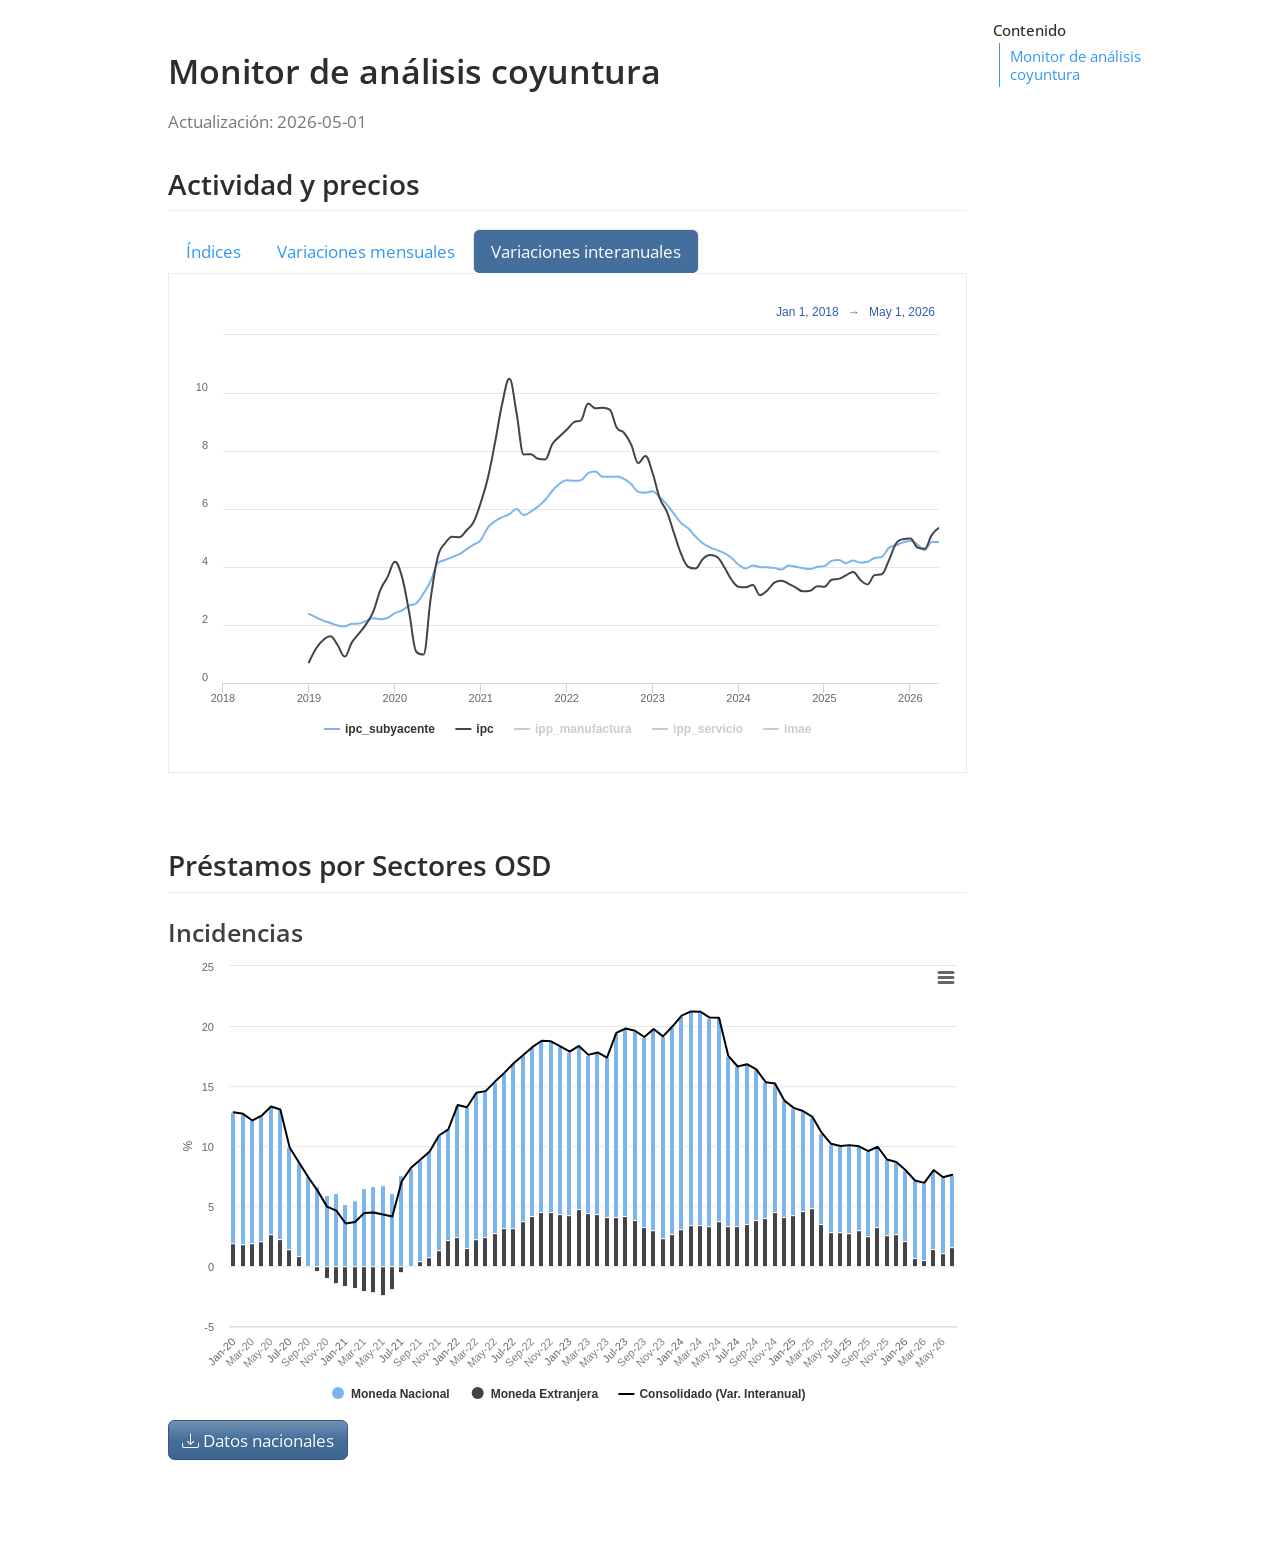
==== commit 2ff5f3f0: "chore: actualizar datos y reporte web" ====
--- a/index.html
+++ b/index.html
@@ -121,24 +121,24 @@
 <div id="tabset-1-1" class="tab-pane" role="tabpanel" aria-labelledby="tabset-1-1-tab">
 <div class="cell">
 <div class="cell-output-display">
-<div class="highchart html-widget html-fill-item" id="htmlwidget-35c7ce388d7011ccba2b" style="width:100%;height:464px;"></div>
-<script type="application/json" data-for="htmlwidget-35c7ce388d7011ccba2b">{"x":{"hc_opts":{"chart":{"reflow":true},"title":{"text":null},"yAxis":{"title":{"text":null},"opposite":false},"credits":{"enabled":false},"exporting":{"enabled":false},"boost":{"enabled":false},"plotOptions":{"series":{"label":{"enabled":false},"turboThreshold":0},"treemap":{"layoutAlgorithm":"squarified"}},"series":[{"group":"group","data":[{"periodo":"2018-01-01","variables":"ipc_subyacente","indice":94.09,"vm":null,"vi":null,"x":1514764800000,"y":94.09},{"periodo":"2018-02-01","variables":"ipc_subyacente","indice":94.31999999999999,"vm":0.24,"vi":null,"x":1517443200000,"y":94.31999999999999},{"periodo":"2018-03-01","variables":"ipc_subyacente","indice":94.53,"vm":0.22,"vi":null,"x":1519862400000,"y":94.53},{"periodo":"2018-04-01","variables":"ipc_subyacente","indice":94.77,"vm":0.25,"vi":null,"x":1522540800000,"y":94.77},{"periodo":"2018-05-01","variables":"ipc_subyacente","indice":94.88,"vm":0.12,"vi":null,"x":1525132800000,"y":94.88},{"periodo":"2018-06-01","variables":"ipc_subyacente","indice":95.04000000000001,"vm":0.17,"vi":null,"x":1527811200000,"y":95.04000000000001},{"periodo":"2018-07-01","variables":"ipc_subyacente","indice":95.15000000000001,"vm":0.12,"vi":null,"x":1530403200000,"y":95.15000000000001},{"periodo":"2018-08-01","variables":"ipc_subyacente","indice":95.42,"vm":0.28,"vi":null,"x":1533081600000,"y":95.42},{"periodo":"2018-09-01","variables":"ipc_subyacente","indice":95.64,"vm":0.23,"vi":null,"x":1535760000000,"y":95.64},{"periodo":"2018-10-01","variables":"ipc_subyacente","indice":95.77,"vm":0.14,"vi":null,"x":1538352000000,"y":95.77},{"periodo":"2018-11-01","variables":"ipc_subyacente","indice":95.92,"vm":0.16,"vi":null,"x":1541030400000,"y":95.92},{"periodo":"2018-12-01","variables":"ipc_subyacente","indice":96.11,"vm":0.2,"vi":null,"x":1543622400000,"y":96.11},{"periodo":"2019-01-01","variables":"ipc_subyacente","indice":96.33,"vm":0.23,"vi":2.38,"x":1546300800000,"y":96.33},{"periodo":"2019-02-01","variables":"ipc_subyacente","indice":96.45,"vm":0.12,"vi":2.26,"x":1548979200000,"y":96.45},{"periodo":"2019-03-01","variables":"ipc_subyacente","indice":96.56,"vm":0.11,"vi":2.15,"x":1551398400000,"y":96.56},{"periodo":"2019-04-01","variables":"ipc_subyacente","indice":96.73,"vm":0.18,"vi":2.07,"x":1554076800000,"y":96.73},{"periodo":"2019-05-01","variables":"ipc_subyacente","indice":96.76000000000001,"vm":0.03,"vi":1.98,"x":1556668800000,"y":96.76000000000001},{"periodo":"2019-06-01","variables":"ipc_subyacente","indice":96.89,"vm":0.13,"vi":1.95,"x":1559347200000,"y":96.89},{"periodo":"2019-07-01","variables":"ipc_subyacente","indice":97.09,"vm":0.21,"vi":2.04,"x":1561939200000,"y":97.09},{"periodo":"2019-08-01","variables":"ipc_subyacente","indice":97.38,"vm":0.3,"vi":2.05,"x":1564617600000,"y":97.38},{"periodo":"2019-09-01","variables":"ipc_subyacente","indice":97.69,"vm":0.32,"vi":2.14,"x":1567296000000,"y":97.69},{"periodo":"2019-10-01","variables":"ipc_subyacente","indice":97.91,"vm":0.23,"vi":2.23,"x":1569888000000,"y":97.91},{"periodo":"2019-11-01","variables":"ipc_subyacente","indice":98.03,"vm":0.12,"vi":2.2,"x":1572566400000,"y":98.03},{"periodo":"2019-12-01","variables":"ipc_subyacente","indice":98.27,"vm":0.24,"vi":2.25,"x":1575158400000,"y":98.27},{"periodo":"2020-01-01","variables":"ipc_subyacente","indice":98.65000000000001,"vm":0.39,"vi":2.41,"x":1577836800000,"y":98.65000000000001},{"periodo":"2020-02-01","variables":"ipc_subyacente","indice":98.86,"vm":0.21,"vi":2.5,"x":1580515200000,"y":98.86},{"periodo":"2020-03-01","variables":"ipc_subyacente","indice":99.14,"vm":0.28,"vi":2.67,"x":1583020800000,"y":99.14},{"periodo":"2020-04-01","variables":"ipc_subyacente","indice":99.39,"vm":0.25,"vi":2.75,"x":1585699200000,"y":99.39},{"periodo":"2020-05-01","variables":"ipc_subyacente","indice":99.75,"vm":0.36,"vi":3.09,"x":1588291200000,"y":99.75},{"periodo":"2020-06-01","variables":"ipc_subyacente","indice":100.29,"vm":0.54,"vi":3.51,"x":1590969600000,"y":100.29},{"periodo":"2020-07-01","variables":"ipc_subyacente","indice":101.11,"vm":0.82,"vi":4.14,"x":1593561600000,"y":101.11},{"periodo":"2020-08-01","variables":"ipc_subyacente","indice":101.51,"vm":0.4,"vi":4.24,"x":1596240000000,"y":101.51},{"periodo":"2020-09-01","variables":"ipc_subyacente","indice":101.93,"vm":0.41,"vi":4.34,"x":1598918400000,"y":101.93},{"periodo":"2020-10-01","variables":"ipc_subyacente","indice":102.26,"vm":0.32,"vi":4.44,"x":1601510400000,"y":102.26},{"periodo":"2020-11-01","variables":"ipc_subyacente","indice":102.55,"vm":0.28,"vi":4.61,"x":1604188800000,"y":102.55},{"periodo":"2020-12-01","variables":"ipc_subyacente","indice":102.96,"vm":0.4,"vi":4.77,"x":1606780800000,"y":102.96},{"periodo":"2021-01-01","variables":"ipc_subyacente","indice":103.51,"vm":0.53,"vi":4.93,"x":1609459200000,"y":103.51},{"periodo":"2021-02-01","variables":"ipc_subyacente","indice":104.16,"vm":0.63,"vi":5.36,"x":1612137600000,"y":104.16},{"periodo":"2021-03-01","variables":"ipc_subyacente","indice":104.67,"vm":0.49,"vi":5.58,"x":1614556800000,"y":104.67},{"periodo":"2021-04-01","variables":"ipc_subyacente","indice":105.08,"vm":0.39,"vi":5.72,"x":1617235200000,"y":105.08},{"periodo":"2021-05-01","variables":"ipc_subyacente","indice":105.56,"vm":0.46,"vi":5.82,"x":1619827200000,"y":105.56},{"periodo":"2021-06-01","variables":"ipc_subyacente","indice":106.31,"vm":0.71,"vi":6,"x":1622505600000,"y":106.31},{"periodo":"2021-07-01","variables":"ipc_subyacente","indice":106.96,"vm":0.61,"vi":5.79,"x":1625097600000,"y":106.96},{"periodo":"2021-08-01","variables":"ipc_subyacente","indice":107.51,"vm":0.51,"vi":5.91,"x":1627776000000,"y":107.51},{"periodo":"2021-09-01","variables":"ipc_subyacente","indice":108.14,"vm":0.59,"vi":6.09,"x":1630454400000,"y":108.14},{"periodo":"2021-10-01","variables":"ipc_subyacente","indice":108.71,"vm":0.53,"vi":6.31,"x":1633046400000,"y":108.71},{"periodo":"2021-11-01","variables":"ipc_subyacente","indice":109.35,"vm":0.59,"vi":6.63,"x":1635724800000,"y":109.35},{"periodo":"2021-12-01","variables":"ipc_subyacente","indice":110.03,"vm":0.62,"vi":6.87,"x":1638316800000,"y":110.03},{"periodo":"2022-01-01","variables":"ipc_subyacente","indice":110.75,"vm":0.65,"vi":6.99,"x":1640995200000,"y":110.75},{"periodo":"2022-02-01","variables":"ipc_subyacente","indice":111.42,"vm":0.6,"vi":6.97,"x":1643673600000,"y":111.42},{"periodo":"2022-03-01","variables":"ipc_subyacente","indice":111.99,"vm":0.51,"vi":6.99,"x":1646092800000,"y":111.99},{"periodo":"2022-04-01","variables":"ipc_subyacente","indice":112.69,"vm":0.63,"vi":7.24,"x":1648771200000,"y":112.69},{"periodo":"2022-05-01","variables":"ipc_subyacente","indice":113.26,"vm":0.51,"vi":7.29,"x":1651363200000,"y":113.26},{"periodo":"2022-06-01","variables":"ipc_subyacente","indice":113.87,"vm":0.54,"vi":7.11,"x":1654041600000,"y":113.87},{"periodo":"2022-07-01","variables":"ipc_subyacente","indice":114.56,"vm":0.61,"vi":7.11,"x":1656633600000,"y":114.56},{"periodo":"2022-08-01","variables":"ipc_subyacente","indice":115.17,"vm":0.53,"vi":7.12,"x":1659312000000,"y":115.17},{"periodo":"2022-09-01","variables":"ipc_subyacente","indice":115.75,"vm":0.5,"vi":7.04,"x":1661990400000,"y":115.75},{"periodo":"2022-10-01","variables":"ipc_subyacente","indice":116.17,"vm":0.36,"vi":6.86,"x":1664582400000,"y":116.17},{"periodo":"2022-11-01","variables":"ipc_subyacente","indice":116.56,"vm":0.34,"vi":6.59,"x":1667260800000,"y":116.56},{"periodo":"2022-12-01","variables":"ipc_subyacente","indice":117.25,"vm":0.59,"vi":6.56,"x":1669852800000,"y":117.25},{"periodo":"2023-01-01","variables":"ipc_subyacente","indice":118.07,"vm":0.7,"vi":6.61,"x":1672531200000,"y":118.07},{"periodo":"2023-02-01","variables":"ipc_subyacente","indice":118.55,"vm":0.41,"vi":6.4,"x":1675209600000,"y":118.55},{"periodo":"2023-03-01","variables":"ipc_subyacente","indice":118.88,"vm":0.28,"vi":6.15,"x":1677628800000,"y":118.88},{"periodo":"2023-04-01","variables":"ipc_subyacente","indice":119.26,"vm":0.32,"vi":5.83,"x":1680307200000,"y":119.26},{"periodo":"2023-05-01","variables":"ipc_subyacente","indice":119.5,"vm":0.2,"vi":5.51,"x":1682899200000,"y":119.5},{"periodo":"2023-06-01","variables":"ipc_subyacente","indice":119.94,"vm":0.37,"vi":5.33,"x":1685577600000,"y":119.94},{"periodo":"2023-07-01","variables":"ipc_subyacente","indice":120.34,"vm":0.33,"vi":5.05,"x":1688169600000,"y":120.34},{"periodo":"2023-08-01","variables":"ipc_subyacente","indice":120.72,"vm":0.32,"vi":4.82,"x":1690848000000,"y":120.72},{"periodo":"2023-09-01","variables":"ipc_subyacente","indice":121.17,"vm":0.37,"vi":4.68,"x":1693526400000,"y":121.17},{"periodo":"2023-10-01","variables":"ipc_subyacente","indice":121.49,"vm":0.26,"vi":4.58,"x":1696118400000,"y":121.49},{"periodo":"2023-11-01","variables":"ipc_subyacente","indice":121.78,"vm":0.24,"vi":4.48,"x":1698796800000,"y":121.78},{"periodo":"2023-12-01","variables":"ipc_subyacente","indice":122.32,"vm":0.44,"vi":4.32,"x":1701388800000,"y":122.32},{"periodo":"2024-01-01","variables":"ipc_subyacente","indice":122.89,"vm":0.47,"vi":4.08,"x":1704067200000,"y":122.89},{"periodo":"2024-02-01","variables":"ipc_subyacente","indice":123.23,"vm":0.28,"vi":3.95,"x":1706745600000,"y":123.23},{"periodo":"2024-03-01","variables":"ipc_subyacente","indice":123.69,"vm":0.37,"vi":4.05,"x":1709251200000,"y":123.69},{"periodo":"2024-04-01","variables":"ipc_subyacente","indice":124.03,"vm":0.27,"vi":4,"x":1711929600000,"y":124.03},{"periodo":"2024-05-01","variables":"ipc_subyacente","indice":124.27,"vm":0.19,"vi":3.99,"x":1714521600000,"y":124.27},{"periodo":"2024-06-01","variables":"ipc_subyacente","indice":124.7,"vm":0.35,"vi":3.97,"x":1717200000000,"y":124.7},{"periodo":"2024-07-01","variables":"ipc_subyacente","indice":125.04,"vm":0.27,"vi":3.91,"x":1719792000000,"y":125.04},{"periodo":"2024-08-01","variables":"ipc_subyacente","indice":125.61,"vm":0.46,"vi":4.05,"x":1722470400000,"y":125.61},{"periodo":"2024-09-01","variables":"ipc_subyacente","indice":126.03,"vm":0.33,"vi":4.01,"x":1725148800000,"y":126.03},{"periodo":"2024-10-01","variables":"ipc_subyacente","indice":126.3,"vm":0.21,"vi":3.96,"x":1727740800000,"y":126.3},{"periodo":"2024-11-01","variables":"ipc_subyacente","indice":126.56,"vm":0.21,"vi":3.93,"x":1730419200000,"y":126.56},{"periodo":"2024-12-01","variables":"ipc_subyacente","indice":127.23,"vm":0.53,"vi":4.01,"x":1733011200000,"y":127.23},{"periodo":"2025-01-01","variables":"ipc_subyacente","indice":127.84,"vm":0.48,"vi":4.03,"x":1735689600000,"y":127.84},{"periodo":"2025-02-01","variables":"ipc_subyacente","indice":128.42,"vm":0.45,"vi":4.21,"x":1738368000000,"y":128.42},{"periodo":"2025-03-01","variables":"ipc_subyacente","indice":128.94,"vm":0.4,"vi":4.24,"x":1740787200000,"y":128.94},{"periodo":"2025-04-01","variables":"ipc_subyacente","indice":129.15,"vm":0.16,"vi":4.13,"x":1743465600000,"y":129.15},{"periodo":"2025-05-01","variables":"ipc_subyacente","indice":129.52,"vm":0.29,"vi":4.22,"x":1746057600000,"y":129.52},{"periodo":"2025-06-01","variables":"ipc_subyacente","indice":129.88,"vm":0.28,"vi":4.15,"x":1748736000000,"y":129.88},{"periodo":"2025-07-01","variables":"ipc_subyacente","indice":130.27,"vm":0.3,"vi":4.18,"x":1751328000000,"y":130.27},{"periodo":"2025-08-01","variables":"ipc_subyacente","indice":131.03,"vm":0.58,"vi":4.31,"x":1754006400000,"y":131.03},{"periodo":"2025-09-01","variables":"ipc_subyacente","indice":131.51,"vm":0.37,"vi":4.35,"x":1756684800000,"y":131.51},{"periodo":"2025-10-01","variables":"ipc_subyacente","indice":132.19,"vm":0.52,"vi":4.66,"x":1759276800000,"y":132.19},{"periodo":"2025-11-01","variables":"ipc_subyacente","indice":132.57,"vm":0.29,"vi":4.75,"x":1761955200000,"y":132.57},{"periodo":"2025-12-01","variables":"ipc_subyacente","indice":133.4,"vm":0.63,"vi":4.85,"x":1764547200000,"y":133.4},{"periodo":"2026-01-01","variables":"ipc_subyacente","indice":134.1,"vm":0.52,"vi":4.9,"x":1767225600000,"y":134.1},{"periodo":"2026-02-01","variables":"ipc_subyacente","indice":134.54,"vm":0.33,"vi":4.77,"x":1769904000000,"y":134.54},{"periodo":"2026-03-01","variables":"ipc_subyacente","indice":134.85,"vm":0.23,"vi":4.58,"x":1772323200000,"y":134.85},{"periodo":"2026-04-01","variables":"ipc_subyacente","indice":135.43,"vm":0.43,"vi":4.86,"x":1775001600000,"y":135.43},{"periodo":"2026-05-01","variables":"ipc_subyacente","indice":135.82,"vm":0.29,"vi":4.86,"x":1777593600000,"y":135.82}],"type":"spline","name":"ipc_subyacente","visible":true},{"group":"group","data":[{"periodo":"2018-01-01","variables":"ipc","indice":94.58,"vm":null,"vi":null,"x":1514764800000,"y":94.58},{"periodo":"2018-02-01","variables":"ipc","indice":94.48,"vm":-0.11,"vi":null,"x":1517443200000,"y":94.48},{"periodo":"2018-03-01","variables":"ipc","indice":94.83,"vm":0.37,"vi":null,"x":1519862400000,"y":94.83},{"periodo":"2018-04-01","variables":"ipc","indice":95.20999999999999,"vm":0.4,"vi":null,"x":1522540800000,"y":95.20999999999999},{"periodo":"2018-05-01","variables":"ipc","indice":95.45999999999999,"vm":0.26,"vi":null,"x":1525132800000,"y":95.45999999999999},{"periodo":"2018-06-01","variables":"ipc","indice":95.66,"vm":0.21,"vi":null,"x":1527811200000,"y":95.66},{"periodo":"2018-07-01","variables":"ipc","indice":95.64,"vm":-0.02,"vi":null,"x":1530403200000,"y":95.64},{"periodo":"2018-08-01","variables":"ipc","indice":95.67,"vm":0.03,"vi":null,"x":1533081600000,"y":95.67},{"periodo":"2018-09-01","variables":"ipc","indice":95.73999999999999,"vm":0.07000000000000001,"vi":null,"x":1535760000000,"y":95.73999999999999},{"periodo":"2018-10-01","variables":"ipc","indice":95.95999999999999,"vm":0.23,"vi":null,"x":1538352000000,"y":95.95999999999999},{"periodo":"2018-11-01","variables":"ipc","indice":95.62,"vm":-0.35,"vi":null,"x":1541030400000,"y":95.62},{"periodo":"2018-12-01","variables":"ipc","indice":95.41,"vm":-0.22,"vi":null,"x":1543622400000,"y":95.41},{"periodo":"2019-01-01","variables":"ipc","indice":95.25,"vm":-0.17,"vi":0.71,"x":1546300800000,"y":95.25},{"periodo":"2019-02-01","variables":"ipc","indice":95.59999999999999,"vm":0.37,"vi":1.19,"x":1548979200000,"y":95.59999999999999},{"periodo":"2019-03-01","variables":"ipc","indice":96.23,"vm":0.66,"vi":1.48,"x":1551398400000,"y":96.23},{"periodo":"2019-04-01","variables":"ipc","indice":96.73999999999999,"vm":0.53,"vi":1.61,"x":1554076800000,"y":96.73999999999999},{"periodo":"2019-05-01","variables":"ipc","indice":96.70999999999999,"vm":-0.03,"vi":1.31,"x":1556668800000,"y":96.70999999999999},{"periodo":"2019-06-01","variables":"ipc","indice":96.53,"vm":-0.19,"vi":0.91,"x":1559347200000,"y":96.53},{"periodo":"2019-07-01","variables":"ipc","indice":96.98,"vm":0.47,"vi":1.4,"x":1561939200000,"y":96.98},{"periodo":"2019-08-01","variables":"ipc","indice":97.31,"vm":0.34,"vi":1.71,"x":1564617600000,"y":97.31},{"periodo":"2019-09-01","variables":"ipc","indice":97.68000000000001,"vm":0.38,"vi":2.03,"x":1567296000000,"y":97.68000000000001},{"periodo":"2019-10-01","variables":"ipc","indice":98.33,"vm":0.67,"vi":2.47,"x":1569888000000,"y":98.33},{"periodo":"2019-11-01","variables":"ipc","indice":98.7,"vm":0.38,"vi":3.22,"x":1572566400000,"y":98.7},{"periodo":"2019-12-01","variables":"ipc","indice":98.90000000000001,"vm":0.2,"vi":3.66,"x":1575158400000,"y":98.90000000000001},{"periodo":"2020-01-01","variables":"ipc","indice":99.23,"vm":0.33,"vi":4.18,"x":1577836800000,"y":99.23},{"periodo":"2020-02-01","variables":"ipc","indice":99.09999999999999,"vm":-0.13,"vi":3.66,"x":1580515200000,"y":99.09999999999999},{"periodo":"2020-03-01","variables":"ipc","indice":98.58,"vm":-0.52,"vi":2.44,"x":1583020800000,"y":98.58},{"periodo":"2020-04-01","variables":"ipc","indice":97.78,"vm":-0.8100000000000001,"vi":1.08,"x":1585699200000,"y":97.78},{"periodo":"2020-05-01","variables":"ipc","indice":97.66,"vm":-0.12,"vi":0.98,"x":1588291200000,"y":97.66},{"periodo":"2020-06-01","variables":"ipc","indice":99.33,"vm":1.71,"vi":2.9,"x":1590969600000,"y":99.33},{"periodo":"2020-07-01","variables":"ipc","indice":101.2,"vm":1.88,"vi":4.35,"x":1593561600000,"y":101.2},{"periodo":"2020-08-01","variables":"ipc","indice":101.99,"vm":0.78,"vi":4.81,"x":1596240000000,"y":101.99},{"periodo":"2020-09-01","variables":"ipc","indice":102.6,"vm":0.6,"vi":5.04,"x":1598918400000,"y":102.6},{"periodo":"2020-10-01","variables":"ipc","indice":103.28,"vm":0.66,"vi":5.03,"x":1601510400000,"y":103.28},{"periodo":"2020-11-01","variables":"ipc","indice":103.89,"vm":0.59,"vi":5.26,"x":1604188800000,"y":103.89},{"periodo":"2020-12-01","variables":"ipc","indice":104.39,"vm":0.48,"vi":5.55,"x":1606780800000,"y":104.39},{"periodo":"2021-01-01","variables":"ipc","indice":105.4,"vm":0.97,"vi":6.22,"x":1609459200000,"y":105.4},{"periodo":"2021-02-01","variables":"ipc","indice":106.12,"vm":0.68,"vi":7.08,"x":1612137600000,"y":106.12},{"periodo":"2021-03-01","variables":"ipc","indice":106.76,"vm":0.6,"vi":8.300000000000001,"x":1614556800000,"y":106.76},{"periodo":"2021-04-01","variables":"ipc","indice":107.21,"vm":0.42,"vi":9.640000000000001,"x":1617235200000,"y":107.21},{"periodo":"2021-05-01","variables":"ipc","indice":107.9,"vm":0.64,"vi":10.49,"x":1619827200000,"y":107.9},{"periodo":"2021-06-01","variables":"ipc","indice":108.58,"vm":0.63,"vi":9.31,"x":1622505600000,"y":108.58},{"periodo":"2021-07-01","variables":"ipc","indice":109.17,"vm":0.54,"vi":7.88,"x":1625097600000,"y":109.17},{"periodo":"2021-08-01","variables":"ipc","indice":110.04,"vm":0.8,"vi":7.89,"x":1627776000000,"y":110.04},{"periodo":"2021-09-01","variables":"ipc","indice":110.53,"vm":0.45,"vi":7.73,"x":1630454400000,"y":110.53},{"periodo":"2021-10-01","variables":"ipc","indice":111.24,"vm":0.64,"vi":7.71,"x":1633046400000,"y":111.24},{"periodo":"2021-11-01","variables":"ipc","indice":112.45,"vm":1.09,"vi":8.24,"x":1635724800000,"y":112.45},{"periodo":"2021-12-01","variables":"ipc","indice":113.26,"vm":0.72,"vi":8.5,"x":1638316800000,"y":113.26},{"periodo":"2022-01-01","variables":"ipc","indice":114.6,"vm":1.18,"vi":8.73,"x":1640995200000,"y":114.6},{"periodo":"2022-02-01","variables":"ipc","indice":115.66,"vm":0.92,"vi":8.99,"x":1643673600000,"y":115.66},{"periodo":"2022-03-01","variables":"ipc","indice":116.43,"vm":0.67,"vi":9.06,"x":1646092800000,"y":116.43},{"periodo":"2022-04-01","variables":"ipc","indice":117.54,"vm":0.95,"vi":9.640000000000001,"x":1648771200000,"y":117.54},{"periodo":"2022-05-01","variables":"ipc","indice":118.12,"vm":0.49,"vi":9.470000000000001,"x":1651363200000,"y":118.12},{"periodo":"2022-06-01","variables":"ipc","indice":118.88,"vm":0.64,"vi":9.49,"x":1654041600000,"y":118.88},{"periodo":"2022-07-01","variables":"ipc","indice":119.47,"vm":0.5,"vi":9.43,"x":1656633600000,"y":119.47},{"periodo":"2022-08-01","variables":"ipc","indice":119.72,"vm":0.21,"vi":8.800000000000001,"x":1659312000000,"y":119.72},{"periodo":"2022-09-01","variables":"ipc","indice":120.07,"vm":0.29,"vi":8.630000000000001,"x":1661990400000,"y":120.07},{"periodo":"2022-10-01","variables":"ipc","indice":120.4,"vm":0.27,"vi":8.23,"x":1664582400000,"y":120.4},{"periodo":"2022-11-01","variables":"ipc","indice":120.97,"vm":0.47,"vi":7.58,"x":1667260800000,"y":120.97},{"periodo":"2022-12-01","variables":"ipc","indice":122.13,"vm":0.96,"vi":7.83,"x":1669852800000,"y":122.13},{"periodo":"2023-01-01","variables":"ipc","indice":122.9,"vm":0.63,"vi":7.24,"x":1672531200000,"y":122.9},{"periodo":"2023-02-01","variables":"ipc","indice":123.03,"vm":0.11,"vi":6.37,"x":1675209600000,"y":123.03},{"periodo":"2023-03-01","variables":"ipc","indice":123.3,"vm":0.22,"vi":5.9,"x":1677628800000,"y":123.3},{"periodo":"2023-04-01","variables":"ipc","indice":123.6,"vm":0.24,"vi":5.16,"x":1680307200000,"y":123.6},{"periodo":"2023-05-01","variables":"ipc","indice":123.36,"vm":-0.19,"vi":4.44,"x":1682899200000,"y":123.36},{"periodo":"2023-06-01","variables":"ipc","indice":123.63,"vm":0.22,"vi":4,"x":1685577600000,"y":123.63},{"periodo":"2023-07-01","variables":"ipc","indice":124.19,"vm":0.45,"vi":3.95,"x":1688169600000,"y":124.19},{"periodo":"2023-08-01","variables":"ipc","indice":124.83,"vm":0.52,"vi":4.27,"x":1690848000000,"y":124.83},{"periodo":"2023-09-01","variables":"ipc","indice":125.37,"vm":0.43,"vi":4.41,"x":1693526400000,"y":125.37},{"periodo":"2023-10-01","variables":"ipc","indice":125.64,"vm":0.22,"vi":4.35,"x":1696118400000,"y":125.64},{"periodo":"2023-11-01","variables":"ipc","indice":125.81,"vm":0.14,"vi":4,"x":1698796800000,"y":125.81},{"periodo":"2023-12-01","variables":"ipc","indice":126.49,"vm":0.54,"vi":3.57,"x":1701388800000,"y":126.49},{"periodo":"2024-01-01","variables":"ipc","indice":126.98,"vm":0.39,"vi":3.32,"x":1704067200000,"y":126.98},{"periodo":"2024-02-01","variables":"ipc","indice":127.09,"vm":0.09,"vi":3.3,"x":1706745600000,"y":127.09},{"periodo":"2024-03-01","variables":"ipc","indice":127.47,"vm":0.3,"vi":3.38,"x":1709251200000,"y":127.47},{"periodo":"2024-04-01","variables":"ipc","indice":127.35,"vm":-0.09,"vi":3.03,"x":1711929600000,"y":127.35},{"periodo":"2024-05-01","variables":"ipc","indice":127.3,"vm":-0.04,"vi":3.19,"x":1714521600000,"y":127.3},{"periodo":"2024-06-01","variables":"ipc","indice":127.91,"vm":0.48,"vi":3.46,"x":1717200000000,"y":127.91},{"periodo":"2024-07-01","variables":"ipc","indice":128.58,"vm":0.52,"vi":3.53,"x":1719792000000,"y":128.58},{"periodo":"2024-08-01","variables":"ipc","indice":129.1,"vm":0.4,"vi":3.42,"x":1722470400000,"y":129.1},{"periodo":"2024-09-01","variables":"ipc","indice":129.49,"vm":0.3,"vi":3.29,"x":1725148800000,"y":129.49},{"periodo":"2024-10-01","variables":"ipc","indice":129.61,"vm":0.09,"vi":3.16,"x":1727740800000,"y":129.61},{"periodo":"2024-11-01","variables":"ipc","indice":129.81,"vm":0.15,"vi":3.18,"x":1730419200000,"y":129.81},{"periodo":"2024-12-01","variables":"ipc","indice":130.72,"vm":0.7,"vi":3.34,"x":1733011200000,"y":130.72},{"periodo":"2025-01-01","variables":"ipc","indice":131.2,"vm":0.37,"vi":3.32,"x":1735689600000,"y":131.2},{"periodo":"2025-02-01","variables":"ipc","indice":131.62,"vm":0.32,"vi":3.56,"x":1738368000000,"y":131.62},{"periodo":"2025-03-01","variables":"ipc","indice":132.04,"vm":0.32,"vi":3.59,"x":1740787200000,"y":132.04},{"periodo":"2025-04-01","variables":"ipc","indice":132.07,"vm":0.02,"vi":3.71,"x":1743465600000,"y":132.07},{"periodo":"2025-05-01","variables":"ipc","indice":132.18,"vm":0.08,"vi":3.83,"x":1746057600000,"y":132.18},{"periodo":"2025-06-01","variables":"ipc","indice":132.46,"vm":0.21,"vi":3.56,"x":1748736000000,"y":132.46},{"periodo":"2025-07-01","variables":"ipc","indice":132.95,"vm":0.37,"vi":3.4,"x":1751328000000,"y":132.95},{"periodo":"2025-08-01","variables":"ipc","indice":133.9,"vm":0.71,"vi":3.72,"x":1754006400000,"y":133.9},{"periodo":"2025-09-01","variables":"ipc","indice":134.35,"vm":0.34,"vi":3.75,"x":1756684800000,"y":134.35},{"periodo":"2025-10-01","variables":"ipc","indice":135.09,"vm":0.55,"vi":4.23,"x":1759276800000,"y":135.09},{"periodo":"2025-11-01","variables":"ipc","indice":136.06,"vm":0.72,"vi":4.81,"x":1761955200000,"y":136.06},{"periodo":"2025-12-01","variables":"ipc","indice":137.2,"vm":0.84,"vi":4.96,"x":1764547200000,"y":137.2},{"periodo":"2026-01-01","variables":"ipc","indice":137.74,"vm":0.39,"vi":4.98,"x":1767225600000,"y":137.74},{"periodo":"2026-02-01","variables":"ipc","indice":137.77,"vm":0.02,"vi":4.67,"x":1769904000000,"y":137.77},{"periodo":"2026-03-01","variables":"ipc","indice":138.15,"vm":0.28,"vi":4.63,"x":1772323200000,"y":138.15},{"periodo":"2026-04-01","variables":"ipc","indice":138.82,"vm":0.48,"vi":5.11,"x":1775001600000,"y":138.82},{"periodo":"2026-05-01","variables":"ipc","indice":139.25,"vm":0.31,"vi":5.35,"x":1777593600000,"y":139.25}],"type":"spline","name":"ipc","visible":true},{"group":"group","data":[{"periodo":"2018-01-01","variables":"ipp_manufactura","indice":109.04,"vm":null,"vi":null,"x":1514764800000,"y":109.04},{"periodo":"2018-02-01","variables":"ipp_manufactura","indice":109.71,"vm":0.61,"vi":null,"x":1517443200000,"y":109.71},{"periodo":"2018-03-01","variables":"ipp_manufactura","indice":110.27,"vm":0.51,"vi":null,"x":1519862400000,"y":110.27},{"periodo":"2018-04-01","variables":"ipp_manufactura","indice":111.11,"vm":0.76,"vi":null,"x":1522540800000,"y":111.11},{"periodo":"2018-05-01","variables":"ipp_manufactura","indice":112.44,"vm":1.2,"vi":null,"x":1525132800000,"y":112.44},{"periodo":"2018-06-01","variables":"ipp_manufactura","indice":113.07,"vm":0.5600000000000001,"vi":null,"x":1527811200000,"y":113.07},{"periodo":"2018-07-01","variables":"ipp_manufactura","indice":113.07,"vm":0,"vi":null,"x":1530403200000,"y":113.07},{"periodo":"2018-08-01","variables":"ipp_manufactura","indice":114.74,"vm":1.48,"vi":null,"x":1533081600000,"y":114.74},{"periodo":"2018-09-01","variables":"ipp_manufactura","indice":115.29,"vm":0.48,"vi":null,"x":1535760000000,"y":115.29},{"periodo":"2018-10-01","variables":"ipp_manufactura","indice":115.35,"vm":0.05,"vi":null,"x":1538352000000,"y":115.35},{"periodo":"2018-11-01","variables":"ipp_manufactura","indice":115.81,"vm":0.4,"vi":null,"x":1541030400000,"y":115.81},{"periodo":"2018-12-01","variables":"ipp_manufactura","indice":115.25,"vm":-0.48,"vi":null,"x":1543622400000,"y":115.25},{"periodo":"2019-01-01","variables":"ipp_manufactura","indice":115.46,"vm":0.18,"vi":5.89,"x":1546300800000,"y":115.46},{"periodo":"2019-02-01","variables":"ipp_manufactura","indice":115.31,"vm":-0.13,"vi":5.1,"x":1548979200000,"y":115.31},{"periodo":"2019-03-01","variables":"ipp_manufactura","indice":115.55,"vm":0.21,"vi":4.79,"x":1551398400000,"y":115.55},{"periodo":"2019-04-01","variables":"ipp_manufactura","indice":115.8,"vm":0.22,"vi":4.22,"x":1554076800000,"y":115.8},{"periodo":"2019-05-01","variables":"ipp_manufactura","indice":116.37,"vm":0.49,"vi":3.5,"x":1556668800000,"y":116.37},{"periodo":"2019-06-01","variables":"ipp_manufactura","indice":116.62,"vm":0.21,"vi":3.14,"x":1559347200000,"y":116.62},{"periodo":"2019-07-01","variables":"ipp_manufactura","indice":116.35,"vm":-0.23,"vi":2.9,"x":1561939200000,"y":116.35},{"periodo":"2019-08-01","variables":"ipp_manufactura","indice":116.62,"vm":0.23,"vi":1.64,"x":1564617600000,"y":116.62},{"periodo":"2019-09-01","variables":"ipp_manufactura","indice":116.93,"vm":0.27,"vi":1.42,"x":1567296000000,"y":116.93},{"periodo":"2019-10-01","variables":"ipp_manufactura","indice":118.03,"vm":0.9399999999999999,"vi":2.32,"x":1569888000000,"y":118.03},{"periodo":"2019-11-01","variables":"ipp_manufactura","indice":118.07,"vm":0.03,"vi":1.95,"x":1572566400000,"y":118.07},{"periodo":"2019-12-01","variables":"ipp_manufactura","indice":117.85,"vm":-0.19,"vi":2.26,"x":1575158400000,"y":117.85},{"periodo":"2020-01-01","variables":"ipp_manufactura","indice":119.35,"vm":1.27,"vi":3.37,"x":1577836800000,"y":119.35},{"periodo":"2020-02-01","variables":"ipp_manufactura","indice":120.61,"vm":1.06,"vi":4.6,"x":1580515200000,"y":120.61},{"periodo":"2020-03-01","variables":"ipp_manufactura","indice":121.03,"vm":0.35,"vi":4.74,"x":1583020800000,"y":121.03},{"periodo":"2020-04-01","variables":"ipp_manufactura","indice":120.79,"vm":-0.2,"vi":4.31,"x":1585699200000,"y":120.79},{"periodo":"2020-05-01","variables":"ipp_manufactura","indice":121.4,"vm":0.51,"vi":4.32,"x":1588291200000,"y":121.4},{"periodo":"2020-06-01","variables":"ipp_manufactura","indice":124.15,"vm":2.27,"vi":6.46,"x":1590969600000,"y":124.15},{"periodo":"2020-07-01","variables":"ipp_manufactura","indice":125.48,"vm":1.07,"vi":7.85,"x":1593561600000,"y":125.48},{"periodo":"2020-08-01","variables":"ipp_manufactura","indice":127.58,"vm":1.67,"vi":9.4,"x":1596240000000,"y":127.58},{"periodo":"2020-09-01","variables":"ipp_manufactura","indice":127.75,"vm":0.13,"vi":9.25,"x":1598918400000,"y":127.75},{"periodo":"2020-10-01","variables":"ipp_manufactura","indice":128.33,"vm":0.45,"vi":8.73,"x":1601510400000,"y":128.33},{"periodo":"2020-11-01","variables":"ipp_manufactura","indice":128.55,"vm":0.17,"vi":8.880000000000001,"x":1604188800000,"y":128.55},{"periodo":"2020-12-01","variables":"ipp_manufactura","indice":129.68,"vm":0.88,"vi":10.04,"x":1606780800000,"y":129.68},{"periodo":"2021-01-01","variables":"ipp_manufactura","indice":131.28,"vm":1.23,"vi":10,"x":1609459200000,"y":131.28},{"periodo":"2021-02-01","variables":"ipp_manufactura","indice":133.96,"vm":2.04,"vi":11.07,"x":1612137600000,"y":133.96},{"periodo":"2021-03-01","variables":"ipp_manufactura","indice":134.89,"vm":0.6899999999999999,"vi":11.45,"x":1614556800000,"y":134.89},{"periodo":"2021-04-01","variables":"ipp_manufactura","indice":134.91,"vm":0.01,"vi":11.69,"x":1617235200000,"y":134.91},{"periodo":"2021-05-01","variables":"ipp_manufactura","indice":136.01,"vm":0.82,"vi":12.03,"x":1619827200000,"y":136.01},{"periodo":"2021-06-01","variables":"ipp_manufactura","indice":137.03,"vm":0.75,"vi":10.37,"x":1622505600000,"y":137.03},{"periodo":"2021-07-01","variables":"ipp_manufactura","indice":138.06,"vm":0.75,"vi":10.03,"x":1625097600000,"y":138.06},{"periodo":"2021-08-01","variables":"ipp_manufactura","indice":138.7,"vm":0.46,"vi":8.720000000000001,"x":1627776000000,"y":138.7},{"periodo":"2021-09-01","variables":"ipp_manufactura","indice":139.3,"vm":0.43,"vi":9.039999999999999,"x":1630454400000,"y":139.3},{"periodo":"2021-10-01","variables":"ipp_manufactura","indice":139.7,"vm":0.29,"vi":8.859999999999999,"x":1633046400000,"y":139.7},{"periodo":"2021-11-01","variables":"ipp_manufactura","indice":141.5,"vm":1.29,"vi":10.07,"x":1635724800000,"y":141.5},{"periodo":"2021-12-01","variables":"ipp_manufactura","indice":142.33,"vm":0.59,"vi":9.75,"x":1638316800000,"y":142.33},{"periodo":"2022-01-01","variables":"ipp_manufactura","indice":148.44,"vm":4.29,"vi":13.07,"x":1640995200000,"y":148.44},{"periodo":"2022-02-01","variables":"ipp_manufactura","indice":148.04,"vm":-0.27,"vi":10.51,"x":1643673600000,"y":148.04},{"periodo":"2022-03-01","variables":"ipp_manufactura","indice":148.29,"vm":0.17,"vi":9.93,"x":1646092800000,"y":148.29},{"periodo":"2022-04-01","variables":"ipp_manufactura","indice":151.14,"vm":1.92,"vi":12.03,"x":1648771200000,"y":151.14},{"periodo":"2022-05-01","variables":"ipp_manufactura","indice":153.08,"vm":1.28,"vi":12.55,"x":1651363200000,"y":153.08},{"periodo":"2022-06-01","variables":"ipp_manufactura","indice":154.08,"vm":0.65,"vi":12.44,"x":1654041600000,"y":154.08},{"periodo":"2022-07-01","variables":"ipp_manufactura","indice":154.59,"vm":0.33,"vi":11.97,"x":1656633600000,"y":154.59},{"periodo":"2022-08-01","variables":"ipp_manufactura","indice":154.01,"vm":-0.38,"vi":11.04,"x":1659312000000,"y":154.01},{"periodo":"2022-09-01","variables":"ipp_manufactura","indice":153.6,"vm":-0.27,"vi":10.27,"x":1661990400000,"y":153.6},{"periodo":"2022-10-01","variables":"ipp_manufactura","indice":154.34,"vm":0.48,"vi":10.48,"x":1664582400000,"y":154.34},{"periodo":"2022-11-01","variables":"ipp_manufactura","indice":155.2,"vm":0.5600000000000001,"vi":9.68,"x":1667260800000,"y":155.2},{"periodo":"2022-12-01","variables":"ipp_manufactura","indice":156.87,"vm":1.08,"vi":10.22,"x":1669852800000,"y":156.87},{"periodo":"2023-01-01","variables":"ipp_manufactura","indice":159.26,"vm":1.52,"vi":7.29,"x":1672531200000,"y":159.26},{"periodo":"2023-02-01","variables":"ipp_manufactura","indice":160.63,"vm":0.86,"vi":8.5,"x":1675209600000,"y":160.63},{"periodo":"2023-03-01","variables":"ipp_manufactura","indice":160.17,"vm":-0.29,"vi":8.01,"x":1677628800000,"y":160.17},{"periodo":"2023-04-01","variables":"ipp_manufactura","indice":159.47,"vm":-0.44,"vi":5.51,"x":1680307200000,"y":159.47},{"periodo":"2023-05-01","variables":"ipp_manufactura","indice":159.2,"vm":-0.17,"vi":4,"x":1682899200000,"y":159.2},{"periodo":"2023-06-01","variables":"ipp_manufactura","indice":159.2,"vm":0,"vi":3.32,"x":1685577600000,"y":159.2},{"periodo":"2023-07-01","variables":"ipp_manufactura","indice":159.88,"vm":0.43,"vi":3.42,"x":1688169600000,"y":159.88},{"periodo":"2023-08-01","variables":"ipp_manufactura","indice":160.07,"vm":0.12,"vi":3.93,"x":1690848000000,"y":160.07},{"periodo":"2023-09-01","variables":"ipp_manufactura","indice":160.78,"vm":0.44,"vi":4.67,"x":1693526400000,"y":160.78},{"periodo":"2023-10-01","variables":"ipp_manufactura","indice":161.27,"vm":0.3,"vi":4.49,"x":1696118400000,"y":161.27},{"periodo":"2023-11-01","variables":"ipp_manufactura","indice":161.27,"vm":0,"vi":3.91,"x":1698796800000,"y":161.27},{"periodo":"2023-12-01","variables":"ipp_manufactura","indice":161.37,"vm":0.06,"vi":2.87,"x":1701388800000,"y":161.37},{"periodo":"2024-01-01","variables":"ipp_manufactura","indice":163.06,"vm":1.05,"vi":2.39,"x":1704067200000,"y":163.06},{"periodo":"2024-02-01","variables":"ipp_manufactura","indice":162.73,"vm":-0.2,"vi":1.31,"x":1706745600000,"y":162.73},{"periodo":"2024-03-01","variables":"ipp_manufactura","indice":163.92,"vm":0.73,"vi":2.34,"x":1709251200000,"y":163.92},{"periodo":"2024-04-01","variables":"ipp_manufactura","indice":164,"vm":0.05,"vi":2.84,"x":1711929600000,"y":164},{"periodo":"2024-05-01","variables":"ipp_manufactura","indice":163.44,"vm":-0.34,"vi":2.66,"x":1714521600000,"y":163.44},{"periodo":"2024-06-01","variables":"ipp_manufactura","indice":164.79,"vm":0.83,"vi":3.51,"x":1717200000000,"y":164.79},{"periodo":"2024-07-01","variables":"ipp_manufactura","indice":165.11,"vm":0.19,"vi":3.27,"x":1719792000000,"y":165.11},{"periodo":"2024-08-01","variables":"ipp_manufactura","indice":165.21,"vm":0.06,"vi":3.21,"x":1722470400000,"y":165.21},{"periodo":"2024-09-01","variables":"ipp_manufactura","indice":165.84,"vm":0.38,"vi":3.15,"x":1725148800000,"y":165.84},{"periodo":"2024-10-01","variables":"ipp_manufactura","indice":165.89,"vm":0.03,"vi":2.86,"x":1727740800000,"y":165.89},{"periodo":"2024-11-01","variables":"ipp_manufactura","indice":164.68,"vm":-0.73,"vi":2.11,"x":1730419200000,"y":164.68},{"periodo":"2024-12-01","variables":"ipp_manufactura","indice":165.13,"vm":0.27,"vi":2.33,"x":1733011200000,"y":165.13},{"periodo":"2025-01-01","variables":"ipp_manufactura","indice":166.74,"vm":0.97,"vi":2.26,"x":1735689600000,"y":166.74},{"periodo":"2025-02-01","variables":"ipp_manufactura","indice":167.49,"vm":0.45,"vi":2.93,"x":1738368000000,"y":167.49},{"periodo":"2025-03-01","variables":"ipp_manufactura","indice":168.66,"vm":0.7,"vi":2.89,"x":1740787200000,"y":168.66},{"periodo":"2025-04-01","variables":"ipp_manufactura","indice":168.34,"vm":-0.19,"vi":2.65,"x":1743465600000,"y":168.34},{"periodo":"2025-05-01","variables":"ipp_manufactura","indice":166.71,"vm":-0.97,"vi":2,"x":1746057600000,"y":166.71},{"periodo":"2025-06-01","variables":"ipp_manufactura","indice":167.09,"vm":0.23,"vi":1.4,"x":1748736000000,"y":167.09},{"periodo":"2025-07-01","variables":"ipp_manufactura","indice":168.68,"vm":0.95,"vi":2.16,"x":1751328000000,"y":168.68},{"periodo":"2025-08-01","variables":"ipp_manufactura","indice":170.62,"vm":1.15,"vi":3.27,"x":1754006400000,"y":170.62},{"periodo":"2025-09-01","variables":"ipp_manufactura","indice":172.33,"vm":1,"vi":3.91,"x":1756684800000,"y":172.33},{"periodo":"2025-10-01","variables":"ipp_manufactura","indice":172.26,"vm":-0.04,"vi":3.84,"x":1759276800000,"y":172.26},{"periodo":"2025-11-01","variables":"ipp_manufactura","indice":174.1,"vm":1.07,"vi":5.72,"x":1761955200000,"y":174.1},{"periodo":"2025-12-01","variables":"ipp_manufactura","indice":174.09,"vm":-0.01,"vi":5.43,"x":1764547200000,"y":174.09},{"periodo":"2026-01-01","variables":"ipp_manufactura","indice":174.26,"vm":0.1,"vi":4.51,"x":1767225600000,"y":174.26},{"periodo":"2026-02-01","variables":"ipp_manufactura","indice":174.6,"vm":0.2,"vi":4.25,"x":1769904000000,"y":174.6},{"periodo":"2026-03-01","variables":"ipp_manufactura","indice":173.68,"vm":-0.53,"vi":2.98,"x":1772323200000,"y":173.68},{"periodo":"2026-04-01","variables":"ipp_manufactura","indice":176.05,"vm":1.36,"vi":4.58,"x":1775001600000,"y":176.05},{"periodo":"2026-05-01","variables":"ipp_manufactura","indice":175.29,"vm":-0.43,"vi":5.15,"x":1777593600000,"y":175.29}],"type":"spline","name":"ipp_manufactura","visible":false},{"group":"group","data":[{"periodo":"2018-01-01","variables":"ipp_servicio","indice":114.76,"vm":null,"vi":null,"x":1514764800000,"y":114.76},{"periodo":"2018-02-01","variables":"ipp_servicio","indice":115.27,"vm":0.44,"vi":null,"x":1517443200000,"y":115.27},{"periodo":"2018-03-01","variables":"ipp_servicio","indice":116.03,"vm":0.66,"vi":null,"x":1519862400000,"y":116.03},{"periodo":"2018-04-01","variables":"ipp_servicio","indice":115.54,"vm":-0.42,"vi":null,"x":1522540800000,"y":115.54},{"periodo":"2018-05-01","variables":"ipp_servicio","indice":115.48,"vm":-0.05,"vi":null,"x":1525132800000,"y":115.48},{"periodo":"2018-06-01","variables":"ipp_servicio","indice":115.32,"vm":-0.14,"vi":null,"x":1527811200000,"y":115.32},{"periodo":"2018-07-01","variables":"ipp_servicio","indice":116.01,"vm":0.6,"vi":null,"x":1530403200000,"y":116.01},{"periodo":"2018-08-01","variables":"ipp_servicio","indice":115.46,"vm":-0.47,"vi":null,"x":1533081600000,"y":115.46},{"periodo":"2018-09-01","variables":"ipp_servicio","indice":115.07,"vm":-0.34,"vi":null,"x":1535760000000,"y":115.07},{"periodo":"2018-10-01","variables":"ipp_servicio","indice":115.32,"vm":0.22,"vi":null,"x":1538352000000,"y":115.32},{"periodo":"2018-11-01","variables":"ipp_servicio","indice":115.56,"vm":0.21,"vi":null,"x":1541030400000,"y":115.56},{"periodo":"2018-12-01","variables":"ipp_servicio","indice":117,"vm":1.25,"vi":null,"x":1543622400000,"y":117},{"periodo":"2019-01-01","variables":"ipp_servicio","indice":116.83,"vm":-0.15,"vi":1.8,"x":1546300800000,"y":116.83},{"periodo":"2019-02-01","variables":"ipp_servicio","indice":116.72,"vm":-0.09,"vi":1.26,"x":1548979200000,"y":116.72},{"periodo":"2019-03-01","variables":"ipp_servicio","indice":117.06,"vm":0.29,"vi":0.89,"x":1551398400000,"y":117.06},{"periodo":"2019-04-01","variables":"ipp_servicio","indice":116.93,"vm":-0.11,"vi":1.2,"x":1554076800000,"y":116.93},{"periodo":"2019-05-01","variables":"ipp_servicio","indice":117.19,"vm":0.22,"vi":1.48,"x":1556668800000,"y":117.19},{"periodo":"2019-06-01","variables":"ipp_servicio","indice":117.31,"vm":0.1,"vi":1.73,"x":1559347200000,"y":117.31},{"periodo":"2019-07-01","variables":"ipp_servicio","indice":116.44,"vm":-0.74,"vi":0.37,"x":1561939200000,"y":116.44},{"periodo":"2019-08-01","variables":"ipp_servicio","indice":116,"vm":-0.38,"vi":0.47,"x":1564617600000,"y":116},{"periodo":"2019-09-01","variables":"ipp_servicio","indice":116.32,"vm":0.28,"vi":1.09,"x":1567296000000,"y":116.32},{"periodo":"2019-10-01","variables":"ipp_servicio","indice":116.99,"vm":0.58,"vi":1.45,"x":1569888000000,"y":116.99},{"periodo":"2019-11-01","variables":"ipp_servicio","indice":117.16,"vm":0.15,"vi":1.38,"x":1572566400000,"y":117.16},{"periodo":"2019-12-01","variables":"ipp_servicio","indice":117.58,"vm":0.36,"vi":0.5,"x":1575158400000,"y":117.58},{"periodo":"2020-01-01","variables":"ipp_servicio","indice":118.47,"vm":0.76,"vi":1.4,"x":1577836800000,"y":118.47},{"periodo":"2020-02-01","variables":"ipp_servicio","indice":118.45,"vm":-0.02,"vi":1.48,"x":1580515200000,"y":118.45},{"periodo":"2020-03-01","variables":"ipp_servicio","indice":117.56,"vm":-0.75,"vi":0.43,"x":1583020800000,"y":117.56},{"periodo":"2020-04-01","variables":"ipp_servicio","indice":117.53,"vm":-0.03,"vi":0.51,"x":1585699200000,"y":117.53},{"periodo":"2020-05-01","variables":"ipp_servicio","indice":120.22,"vm":2.29,"vi":2.59,"x":1588291200000,"y":120.22},{"periodo":"2020-06-01","variables":"ipp_servicio","indice":121.62,"vm":1.16,"vi":3.67,"x":1590969600000,"y":121.62},{"periodo":"2020-07-01","variables":"ipp_servicio","indice":121.93,"vm":0.25,"vi":4.71,"x":1593561600000,"y":121.93},{"periodo":"2020-08-01","variables":"ipp_servicio","indice":122.54,"vm":0.5,"vi":5.64,"x":1596240000000,"y":122.54},{"periodo":"2020-09-01","variables":"ipp_servicio","indice":123.28,"vm":0.6,"vi":5.98,"x":1598918400000,"y":123.28},{"periodo":"2020-10-01","variables":"ipp_servicio","indice":117.63,"vm":-4.58,"vi":0.55,"x":1601510400000,"y":117.63},{"periodo":"2020-11-01","variables":"ipp_servicio","indice":124.16,"vm":5.55,"vi":5.97,"x":1604188800000,"y":124.16},{"periodo":"2020-12-01","variables":"ipp_servicio","indice":121.69,"vm":-1.99,"vi":3.5,"x":1606780800000,"y":121.69},{"periodo":"2021-01-01","variables":"ipp_servicio","indice":120.45,"vm":-1.02,"vi":1.67,"x":1609459200000,"y":120.45},{"periodo":"2021-02-01","variables":"ipp_servicio","indice":120.91,"vm":0.38,"vi":2.08,"x":1612137600000,"y":120.91},{"periodo":"2021-03-01","variables":"ipp_servicio","indice":122,"vm":0.9,"vi":3.78,"x":1614556800000,"y":122},{"periodo":"2021-04-01","variables":"ipp_servicio","indice":121.99,"vm":-0.01,"vi":3.79,"x":1617235200000,"y":121.99},{"periodo":"2021-05-01","variables":"ipp_servicio","indice":122.64,"vm":0.53,"vi":2.01,"x":1619827200000,"y":122.64},{"periodo":"2021-06-01","variables":"ipp_servicio","indice":123.19,"vm":0.45,"vi":1.29,"x":1622505600000,"y":123.19},{"periodo":"2021-07-01","variables":"ipp_servicio","indice":124.08,"vm":0.72,"vi":1.76,"x":1625097600000,"y":124.08},{"periodo":"2021-08-01","variables":"ipp_servicio","indice":124.83,"vm":0.6,"vi":1.87,"x":1627776000000,"y":124.83},{"periodo":"2021-09-01","variables":"ipp_servicio","indice":125.8,"vm":0.78,"vi":2.04,"x":1630454400000,"y":125.8},{"periodo":"2021-10-01","variables":"ipp_servicio","indice":125.06,"vm":-0.59,"vi":6.32,"x":1633046400000,"y":125.06},{"periodo":"2021-11-01","variables":"ipp_servicio","indice":126.33,"vm":1.02,"vi":1.75,"x":1635724800000,"y":126.33},{"periodo":"2021-12-01","variables":"ipp_servicio","indice":125.92,"vm":-0.32,"vi":3.48,"x":1638316800000,"y":125.92},{"periodo":"2022-01-01","variables":"ipp_servicio","indice":126.68,"vm":0.6,"vi":5.17,"x":1640995200000,"y":126.68},{"periodo":"2022-02-01","variables":"ipp_servicio","indice":127.71,"vm":0.8100000000000001,"vi":5.62,"x":1643673600000,"y":127.71},{"periodo":"2022-03-01","variables":"ipp_servicio","indice":131.7,"vm":3.12,"vi":7.95,"x":1646092800000,"y":131.7},{"periodo":"2022-04-01","variables":"ipp_servicio","indice":129.95,"vm":-1.33,"vi":6.53,"x":1648771200000,"y":129.95},{"periodo":"2022-05-01","variables":"ipp_servicio","indice":131.2,"vm":0.96,"vi":6.98,"x":1651363200000,"y":131.2},{"periodo":"2022-06-01","variables":"ipp_servicio","indice":130.02,"vm":-0.9,"vi":5.54,"x":1654041600000,"y":130.02},{"periodo":"2022-07-01","variables":"ipp_servicio","indice":133.19,"vm":2.44,"vi":7.34,"x":1656633600000,"y":133.19},{"periodo":"2022-08-01","variables":"ipp_servicio","indice":132.39,"vm":-0.6,"vi":6.06,"x":1659312000000,"y":132.39},{"periodo":"2022-09-01","variables":"ipp_servicio","indice":132.55,"vm":0.12,"vi":5.37,"x":1661990400000,"y":132.55},{"periodo":"2022-10-01","variables":"ipp_servicio","indice":133.63,"vm":0.8100000000000001,"vi":6.85,"x":1664582400000,"y":133.63},{"periodo":"2022-11-01","variables":"ipp_servicio","indice":133.73,"vm":0.07000000000000001,"vi":5.86,"x":1667260800000,"y":133.73},{"periodo":"2022-12-01","variables":"ipp_servicio","indice":136,"vm":1.7,"vi":8.01,"x":1669852800000,"y":136},{"periodo":"2023-01-01","variables":"ipp_servicio","indice":138.5,"vm":1.84,"vi":9.33,"x":1672531200000,"y":138.5},{"periodo":"2023-02-01","variables":"ipp_servicio","indice":138.54,"vm":0.03,"vi":8.48,"x":1675209600000,"y":138.54},{"periodo":"2023-03-01","variables":"ipp_servicio","indice":138.84,"vm":0.22,"vi":5.42,"x":1677628800000,"y":138.84},{"periodo":"2023-04-01","variables":"ipp_servicio","indice":138.02,"vm":-0.59,"vi":6.21,"x":1680307200000,"y":138.02},{"periodo":"2023-05-01","variables":"ipp_servicio","indice":138.32,"vm":0.22,"vi":5.43,"x":1682899200000,"y":138.32},{"periodo":"2023-06-01","variables":"ipp_servicio","indice":139.61,"vm":0.93,"vi":7.38,"x":1685577600000,"y":139.61},{"periodo":"2023-07-01","variables":"ipp_servicio","indice":142.95,"vm":2.39,"vi":7.33,"x":1688169600000,"y":142.95},{"periodo":"2023-08-01","variables":"ipp_servicio","indice":142.87,"vm":-0.06,"vi":7.92,"x":1690848000000,"y":142.87},{"periodo":"2023-09-01","variables":"ipp_servicio","indice":140.43,"vm":-1.71,"vi":5.94,"x":1693526400000,"y":140.43},{"periodo":"2023-10-01","variables":"ipp_servicio","indice":141.14,"vm":0.51,"vi":5.62,"x":1696118400000,"y":141.14},{"periodo":"2023-11-01","variables":"ipp_servicio","indice":141.87,"vm":0.52,"vi":6.09,"x":1698796800000,"y":141.87},{"periodo":"2023-12-01","variables":"ipp_servicio","indice":142.76,"vm":0.63,"vi":4.97,"x":1701388800000,"y":142.76},{"periodo":"2024-01-01","variables":"ipp_servicio","indice":143.25,"vm":0.34,"vi":3.43,"x":1704067200000,"y":143.25},{"periodo":"2024-02-01","variables":"ipp_servicio","indice":145.14,"vm":1.32,"vi":4.76,"x":1706745600000,"y":145.14},{"periodo":"2024-03-01","variables":"ipp_servicio","indice":145.53,"vm":0.27,"vi":4.82,"x":1709251200000,"y":145.53},{"periodo":"2024-04-01","variables":"ipp_servicio","indice":142.86,"vm":-1.83,"vi":3.51,"x":1711929600000,"y":142.86},{"periodo":"2024-05-01","variables":"ipp_servicio","indice":143.89,"vm":0.72,"vi":4.03,"x":1714521600000,"y":143.89},{"periodo":"2024-06-01","variables":"ipp_servicio","indice":145.86,"vm":1.37,"vi":4.48,"x":1717200000000,"y":145.86},{"periodo":"2024-07-01","variables":"ipp_servicio","indice":145.25,"vm":-0.42,"vi":1.61,"x":1719792000000,"y":145.25},{"periodo":"2024-08-01","variables":"ipp_servicio","indice":146.04,"vm":0.54,"vi":2.22,"x":1722470400000,"y":146.04},{"periodo":"2024-09-01","variables":"ipp_servicio","indice":146.68,"vm":0.44,"vi":4.45,"x":1725148800000,"y":146.68},{"periodo":"2024-10-01","variables":"ipp_servicio","indice":145.83,"vm":-0.58,"vi":3.32,"x":1727740800000,"y":145.83},{"periodo":"2024-11-01","variables":"ipp_servicio","indice":145.96,"vm":0.09,"vi":2.88,"x":1730419200000,"y":145.96},{"periodo":"2024-12-01","variables":"ipp_servicio","indice":146.9,"vm":0.64,"vi":2.9,"x":1733011200000,"y":146.9},{"periodo":"2025-01-01","variables":"ipp_servicio","indice":146.71,"vm":-0.13,"vi":2.42,"x":1735689600000,"y":146.71},{"periodo":"2025-02-01","variables":"ipp_servicio","indice":147.16,"vm":0.31,"vi":1.39,"x":1738368000000,"y":147.16},{"periodo":"2025-03-01","variables":"ipp_servicio","indice":147.51,"vm":0.24,"vi":1.36,"x":1740787200000,"y":147.51},{"periodo":"2025-04-01","variables":"ipp_servicio","indice":147.94,"vm":0.29,"vi":3.56,"x":1743465600000,"y":147.94},{"periodo":"2025-05-01","variables":"ipp_servicio","indice":147.86,"vm":-0.05,"vi":2.76,"x":1746057600000,"y":147.86},{"periodo":"2025-06-01","variables":"ipp_servicio","indice":148.32,"vm":0.31,"vi":1.69,"x":1748736000000,"y":148.32},{"periodo":"2025-07-01","variables":"ipp_servicio","indice":149.81,"vm":1,"vi":3.14,"x":1751328000000,"y":149.81},{"periodo":"2025-08-01","variables":"ipp_servicio","indice":149.87,"vm":0.04,"vi":2.62,"x":1754006400000,"y":149.87},{"periodo":"2025-09-01","variables":"ipp_servicio","indice":150.13,"vm":0.17,"vi":2.35,"x":1756684800000,"y":150.13},{"periodo":"2025-10-01","variables":"ipp_servicio","indice":149.92,"vm":-0.14,"vi":2.8,"x":1759276800000,"y":149.92},{"periodo":"2025-11-01","variables":"ipp_servicio","indice":151.01,"vm":0.73,"vi":3.46,"x":1761955200000,"y":151.01},{"periodo":"2025-12-01","variables":"ipp_servicio","indice":150.52,"vm":-0.32,"vi":2.46,"x":1764547200000,"y":150.52},{"periodo":"2026-01-01","variables":"ipp_servicio","indice":152.02,"vm":1,"vi":3.62,"x":1767225600000,"y":152.02},{"periodo":"2026-02-01","variables":"ipp_servicio","indice":154.33,"vm":1.52,"vi":4.87,"x":1769904000000,"y":154.33},{"periodo":"2026-03-01","variables":"ipp_servicio","indice":154.66,"vm":0.21,"vi":4.85,"x":1772323200000,"y":154.66},{"periodo":"2026-04-01","variables":"ipp_servicio","indice":155.18,"vm":0.34,"vi":4.89,"x":1775001600000,"y":155.18},{"periodo":"2026-05-01","variables":"ipp_servicio","indice":153.81,"vm":-0.88,"vi":4.02,"x":1777593600000,"y":153.81}],"type":"spline","name":"ipp_servicio","visible":false},{"group":"group","data":[{"periodo":"2018-01-01","variables":"imae","indice":95.12,"vm":null,"vi":null,"x":1514764800000,"y":95.12},{"periodo":"2018-02-01","variables":"imae","indice":94.69,"vm":-0.45,"vi":null,"x":1517443200000,"y":94.69},{"periodo":"2018-03-01","variables":"imae","indice":101.07,"vm":6.74,"vi":null,"x":1519862400000,"y":101.07},{"periodo":"2018-04-01","variables":"imae","indice":98.78,"vm":-2.27,"vi":null,"x":1522540800000,"y":98.78},{"periodo":"2018-05-01","variables":"imae","indice":100.54,"vm":1.78,"vi":null,"x":1525132800000,"y":100.54},{"periodo":"2018-06-01","variables":"imae","indice":99.45999999999999,"vm":-1.07,"vi":null,"x":1527811200000,"y":99.45999999999999},{"periodo":"2018-07-01","variables":"imae","indice":100.46,"vm":1.01,"vi":null,"x":1530403200000,"y":100.46},{"periodo":"2018-08-01","variables":"imae","indice":100.69,"vm":0.23,"vi":null,"x":1533081600000,"y":100.69},{"periodo":"2018-09-01","variables":"imae","indice":97.27,"vm":-3.4,"vi":null,"x":1535760000000,"y":97.27},{"periodo":"2018-10-01","variables":"imae","indice":100.58,"vm":3.4,"vi":null,"x":1538352000000,"y":100.58},{"periodo":"2018-11-01","variables":"imae","indice":103.51,"vm":2.91,"vi":null,"x":1541030400000,"y":103.51},{"periodo":"2018-12-01","variables":"imae","indice":107.84,"vm":4.18,"vi":null,"x":1543622400000,"y":107.84},{"periodo":"2019-01-01","variables":"imae","indice":102.1,"vm":-5.32,"vi":7.34,"x":1546300800000,"y":102.1},{"periodo":"2019-02-01","variables":"imae","indice":100.61,"vm":-1.46,"vi":6.25,"x":1548979200000,"y":100.61},{"periodo":"2019-03-01","variables":"imae","indice":106.13,"vm":5.49,"vi":5.01,"x":1551398400000,"y":106.13},{"periodo":"2019-04-01","variables":"imae","indice":102.79,"vm":-3.15,"vi":4.06,"x":1554076800000,"y":102.79},{"periodo":"2019-05-01","variables":"imae","indice":107.43,"vm":4.51,"vi":6.85,"x":1556668800000,"y":107.43},{"periodo":"2019-06-01","variables":"imae","indice":101.05,"vm":-5.94,"vi":1.6,"x":1559347200000,"y":101.05},{"periodo":"2019-07-01","variables":"imae","indice":104.42,"vm":3.33,"vi":3.94,"x":1561939200000,"y":104.42},{"periodo":"2019-08-01","variables":"imae","indice":105.33,"vm":0.87,"vi":4.61,"x":1564617600000,"y":105.33},{"periodo":"2019-09-01","variables":"imae","indice":102.73,"vm":-2.47,"vi":5.61,"x":1567296000000,"y":102.73},{"periodo":"2019-10-01","variables":"imae","indice":105.6,"vm":2.79,"vi":4.99,"x":1569888000000,"y":105.6},{"periodo":"2019-11-01","variables":"imae","indice":107.92,"vm":2.2,"vi":4.26,"x":1572566400000,"y":107.92},{"periodo":"2019-12-01","variables":"imae","indice":112.61,"vm":4.35,"vi":4.42,"x":1575158400000,"y":112.61},{"periodo":"2020-01-01","variables":"imae","indice":106.73,"vm":-5.22,"vi":4.53,"x":1577836800000,"y":106.73},{"periodo":"2020-02-01","variables":"imae","indice":105.74,"vm":-0.93,"vi":5.1,"x":1580515200000,"y":105.74},{"periodo":"2020-03-01","variables":"imae","indice":93.25,"vm":-11.81,"vi":-12.14,"x":1583020800000,"y":93.25},{"periodo":"2020-04-01","variables":"imae","indice":73.94,"vm":-20.71,"vi":-28.07,"x":1585699200000,"y":73.94},{"periodo":"2020-05-01","variables":"imae","indice":88.61,"vm":19.84,"vi":-17.52,"x":1588291200000,"y":88.61},{"periodo":"2020-06-01","variables":"imae","indice":94.5,"vm":6.65,"vi":-6.48,"x":1590969600000,"y":94.5},{"periodo":"2020-07-01","variables":"imae","indice":94.70999999999999,"vm":0.22,"vi":-9.300000000000001,"x":1593561600000,"y":94.70999999999999},{"periodo":"2020-08-01","variables":"imae","indice":96.06999999999999,"vm":1.44,"vi":-8.789999999999999,"x":1596240000000,"y":96.06999999999999},{"periodo":"2020-09-01","variables":"imae","indice":96.91,"vm":0.87,"vi":-5.67,"x":1598918400000,"y":96.91},{"periodo":"2020-10-01","variables":"imae","indice":98.5,"vm":1.64,"vi":-6.72,"x":1601510400000,"y":98.5},{"periodo":"2020-11-01","variables":"imae","indice":101.68,"vm":3.23,"vi":-5.78,"x":1604188800000,"y":101.68},{"periodo":"2020-12-01","variables":"imae","indice":108.28,"vm":6.49,"vi":-3.85,"x":1606780800000,"y":108.28},{"periodo":"2021-01-01","variables":"imae","indice":106.67,"vm":-1.49,"vi":-0.06,"x":1609459200000,"y":106.67},{"periodo":"2021-02-01","variables":"imae","indice":107.31,"vm":0.6,"vi":1.48,"x":1612137600000,"y":107.31},{"periodo":"2021-03-01","variables":"imae","indice":107.32,"vm":0.01,"vi":15.09,"x":1614556800000,"y":107.32},{"periodo":"2021-04-01","variables":"imae","indice":105.43,"vm":-1.76,"vi":42.59,"x":1617235200000,"y":105.43},{"periodo":"2021-05-01","variables":"imae","indice":112.41,"vm":6.62,"vi":26.86,"x":1619827200000,"y":112.41},{"periodo":"2021-06-01","variables":"imae","indice":108.07,"vm":-3.86,"vi":14.36,"x":1622505600000,"y":108.07},{"periodo":"2021-07-01","variables":"imae","indice":106.64,"vm":-1.32,"vi":12.6,"x":1625097600000,"y":106.64},{"periodo":"2021-08-01","variables":"imae","indice":108.73,"vm":1.96,"vi":13.18,"x":1627776000000,"y":108.73},{"periodo":"2021-09-01","variables":"imae","indice":109.73,"vm":0.92,"vi":13.23,"x":1630454400000,"y":109.73},{"periodo":"2021-10-01","variables":"imae","indice":111.82,"vm":1.9,"vi":13.52,"x":1633046400000,"y":111.82},{"periodo":"2021-11-01","variables":"imae","indice":117.18,"vm":4.79,"vi":15.24,"x":1635724800000,"y":117.18},{"periodo":"2021-12-01","variables":"imae","indice":120.01,"vm":2.42,"vi":10.83,"x":1638316800000,"y":120.01},{"periodo":"2022-01-01","variables":"imae","indice":115.32,"vm":-3.91,"vi":8.109999999999999,"x":1640995200000,"y":115.32},{"periodo":"2022-02-01","variables":"imae","indice":118.42,"vm":2.69,"vi":10.35,"x":1643673600000,"y":118.42},{"periodo":"2022-03-01","variables":"imae","indice":115.07,"vm":-2.83,"vi":7.22,"x":1646092800000,"y":115.07},{"periodo":"2022-04-01","variables":"imae","indice":111.13,"vm":-3.42,"vi":5.41,"x":1648771200000,"y":111.13},{"periodo":"2022-05-01","variables":"imae","indice":118.93,"vm":7.02,"vi":5.8,"x":1651363200000,"y":118.93},{"periodo":"2022-06-01","variables":"imae","indice":116.35,"vm":-2.17,"vi":7.66,"x":1654041600000,"y":116.35},{"periodo":"2022-07-01","variables":"imae","indice":111.25,"vm":-4.38,"vi":4.32,"x":1656633600000,"y":111.25},{"periodo":"2022-08-01","variables":"imae","indice":114.76,"vm":3.16,"vi":5.55,"x":1659312000000,"y":114.76},{"periodo":"2022-09-01","variables":"imae","indice":113.63,"vm":-0.98,"vi":3.55,"x":1661990400000,"y":113.63},{"periodo":"2022-10-01","variables":"imae","indice":114.08,"vm":0.4,"vi":2.02,"x":1664582400000,"y":114.08},{"periodo":"2022-11-01","variables":"imae","indice":118.79,"vm":4.13,"vi":1.37,"x":1667260800000,"y":118.79},{"periodo":"2022-12-01","variables":"imae","indice":122.81,"vm":3.38,"vi":2.33,"x":1669852800000,"y":122.81},{"periodo":"2023-01-01","variables":"imae","indice":117.29,"vm":-4.49,"vi":1.71,"x":1672531200000,"y":117.29},{"periodo":"2023-02-01","variables":"imae","indice":120.53,"vm":2.76,"vi":1.78,"x":1675209600000,"y":120.53},{"periodo":"2023-03-01","variables":"imae","indice":118.06,"vm":-2.05,"vi":2.6,"x":1677628800000,"y":118.06},{"periodo":"2023-04-01","variables":"imae","indice":111.33,"vm":-5.7,"vi":0.18,"x":1680307200000,"y":111.33},{"periodo":"2023-05-01","variables":"imae","indice":123.05,"vm":10.53,"vi":3.46,"x":1682899200000,"y":123.05},{"periodo":"2023-06-01","variables":"imae","indice":117.39,"vm":-4.6,"vi":0.89,"x":1685577600000,"y":117.39},{"periodo":"2023-07-01","variables":"imae","indice":115.92,"vm":-1.25,"vi":4.2,"x":1688169600000,"y":115.92},{"periodo":"2023-08-01","variables":"imae","indice":117.06,"vm":0.98,"vi":2,"x":1690848000000,"y":117.06},{"periodo":"2023-09-01","variables":"imae","indice":116.74,"vm":-0.27,"vi":2.74,"x":1693526400000,"y":116.74},{"periodo":"2023-10-01","variables":"imae","indice":116.57,"vm":-0.15,"vi":2.18,"x":1696118400000,"y":116.57},{"periodo":"2023-11-01","variables":"imae","indice":121.18,"vm":3.95,"vi":2.01,"x":1698796800000,"y":121.18},{"periodo":"2023-12-01","variables":"imae","indice":125.89,"vm":3.89,"vi":2.51,"x":1701388800000,"y":125.89},{"periodo":"2024-01-01","variables":"imae","indice":122.78,"vm":-2.47,"vi":4.68,"x":1704067200000,"y":122.78},{"periodo":"2024-02-01","variables":"imae","indice":129.47,"vm":5.45,"vi":7.42,"x":1706745600000,"y":129.47},{"periodo":"2024-03-01","variables":"imae","indice":119.64,"vm":-7.59,"vi":1.34,"x":1709251200000,"y":119.64},{"periodo":"2024-04-01","variables":"imae","indice":120.83,"vm":0.99,"vi":8.529999999999999,"x":1711929600000,"y":120.83},{"periodo":"2024-05-01","variables":"imae","indice":128.89,"vm":6.67,"vi":4.75,"x":1714521600000,"y":128.89},{"periodo":"2024-06-01","variables":"imae","indice":123.44,"vm":-4.23,"vi":5.15,"x":1717200000000,"y":123.44},{"periodo":"2024-07-01","variables":"imae","indice":122.74,"vm":-0.57,"vi":5.88,"x":1719792000000,"y":122.74},{"periodo":"2024-08-01","variables":"imae","indice":123.89,"vm":0.9399999999999999,"vi":5.83,"x":1722470400000,"y":123.89},{"periodo":"2024-09-01","variables":"imae","indice":121.11,"vm":-2.24,"vi":3.74,"x":1725148800000,"y":121.11},{"periodo":"2024-10-01","variables":"imae","indice":122.93,"vm":1.5,"vi":5.46,"x":1727740800000,"y":122.93},{"periodo":"2024-11-01","variables":"imae","indice":125.94,"vm":2.45,"vi":3.93,"x":1730419200000,"y":125.94},{"periodo":"2024-12-01","variables":"imae","indice":129.75,"vm":3.03,"vi":3.07,"x":1733011200000,"y":129.75},{"periodo":"2025-01-01","variables":"imae","indice":125.59,"vm":-3.21,"vi":2.29,"x":1735689600000,"y":125.59},{"periodo":"2025-02-01","variables":"imae","indice":130.34,"vm":3.78,"vi":0.67,"x":1738368000000,"y":130.34},{"periodo":"2025-03-01","variables":"imae","indice":126.13,"vm":-3.23,"vi":5.42,"x":1740787200000,"y":126.13},{"periodo":"2025-04-01","variables":"imae","indice":122.86,"vm":-2.59,"vi":1.68,"x":1743465600000,"y":122.86},{"periodo":"2025-05-01","variables":"imae","indice":132.92,"vm":8.19,"vi":3.13,"x":1746057600000,"y":132.92},{"periodo":"2025-06-01","variables":"imae","indice":124.78,"vm":-6.12,"vi":1.09,"x":1748736000000,"y":124.78},{"periodo":"2025-07-01","variables":"imae","indice":126.33,"vm":1.24,"vi":2.92,"x":1751328000000,"y":126.33},{"periodo":"2025-08-01","variables":"imae","indice":125.75,"vm":-0.46,"vi":1.5,"x":1754006400000,"y":125.75},{"periodo":"2025-09-01","variables":"imae","indice":122.45,"vm":-2.62,"vi":1.11,"x":1756684800000,"y":122.45},{"periodo":"2025-10-01","variables":"imae","indice":123.15,"vm":0.57,"vi":0.18,"x":1759276800000,"y":123.15},{"periodo":"2025-11-01","variables":"imae","indice":129.92,"vm":5.5,"vi":3.16,"x":1761955200000,"y":129.92},{"periodo":"2025-12-01","variables":"imae","indice":132.75,"vm":2.18,"vi":2.31,"x":1764547200000,"y":132.75},{"periodo":"2026-01-01","variables":"imae","indice":129.97,"vm":-2.09,"vi":3.49,"x":1767225600000,"y":129.97},{"periodo":"2026-02-01","variables":"imae","indice":135.38,"vm":4.16,"vi":3.87,"x":1769904000000,"y":135.38},{"periodo":"2026-03-01","variables":"imae","indice":132.53,"vm":-2.11,"vi":5.07,"x":1772323200000,"y":132.53},{"periodo":"2026-04-01","variables":"imae","indice":127.5,"vm":-3.8,"vi":3.78,"x":1775001600000,"y":127.5},{"periodo":"2026-05-01","variables":"imae","indice":139.21,"vm":9.18,"vi":4.73,"x":1777593600000,"y":139.21}],"type":"spline","name":"imae","visible":false}],"xAxis":{"type":"datetime"},"tooltip":{"shared":true},"legend":{"enabled":true},"rangeSelector":{"enabled":true,"buttons":[],"inputEnabled":true},"scrollbar":{"enabled":false},"navigator":{"enabled":false,"height":30}},"theme":{"chart":{"backgroundColor":"transparent"},"colors":["#7cb5ec","#434348","#90ed7d","#f7a35c","#8085e9","#f15c80","#e4d354","#2b908f","#f45b5b","#91e8e1"]},"conf_opts":{"global":{"Date":null,"VMLRadialGradientURL":"http =//code.highcharts.com/list(version)/gfx/vml-radial-gradient.png","canvasToolsURL":"http =//code.highcharts.com/list(version)/modules/canvas-tools.js","getTimezoneOffset":null,"timezoneOffset":0,"useUTC":true},"lang":{"contextButtonTitle":"Chart context menu","decimalPoint":".","downloadCSV":"Download CSV","downloadJPEG":"Download JPEG image","downloadPDF":"Download PDF document","downloadPNG":"Download PNG image","downloadSVG":"Download SVG vector image","downloadXLS":"Download XLS","drillUpText":"◁ Back to {series.name}","exitFullscreen":"Exit from full screen","exportData":{"annotationHeader":"Annotations","categoryDatetimeHeader":"DateTime","categoryHeader":"Category"},"hideData":"Hide data table","invalidDate":null,"loading":"Loading...","months":["January","February","March","April","May","June","July","August","September","October","November","December"],"noData":"No data to display","numericSymbolMagnitude":1000,"numericSymbols":["k","M","G","T","P","E"],"printChart":"Print chart","resetZoom":"Reset zoom","resetZoomTitle":"Reset zoom level 1:1","shortMonths":["Jan","Feb","Mar","Apr","May","Jun","Jul","Aug","Sep","Oct","Nov","Dec"],"shortWeekdays":["Sat","Sun","Mon","Tue","Wed","Thu","Fri"],"thousandsSep":" ","viewData":"View data table","viewFullscreen":"View in full screen","weekdays":["Sunday","Monday","Tuesday","Wednesday","Thursday","Friday","Saturday"]}},"type":"stock","fonts":[],"debug":false},"evals":[],"jsHooks":[]}</script>
+<div class="highchart html-widget html-fill-item" id="htmlwidget-49307e1f26146b55fee9" style="width:100%;height:464px;"></div>
+<script type="application/json" data-for="htmlwidget-49307e1f26146b55fee9">{"x":{"hc_opts":{"chart":{"reflow":true},"title":{"text":null},"yAxis":{"title":{"text":null},"opposite":false},"credits":{"enabled":false},"exporting":{"enabled":false},"boost":{"enabled":false},"plotOptions":{"series":{"label":{"enabled":false},"turboThreshold":0},"treemap":{"layoutAlgorithm":"squarified"}},"series":[{"group":"group","data":[{"periodo":"2018-01-01","variables":"ipc_subyacente","indice":94.09,"vm":null,"vi":null,"x":1514764800000,"y":94.09},{"periodo":"2018-02-01","variables":"ipc_subyacente","indice":94.31999999999999,"vm":0.24,"vi":null,"x":1517443200000,"y":94.31999999999999},{"periodo":"2018-03-01","variables":"ipc_subyacente","indice":94.53,"vm":0.22,"vi":null,"x":1519862400000,"y":94.53},{"periodo":"2018-04-01","variables":"ipc_subyacente","indice":94.77,"vm":0.25,"vi":null,"x":1522540800000,"y":94.77},{"periodo":"2018-05-01","variables":"ipc_subyacente","indice":94.88,"vm":0.12,"vi":null,"x":1525132800000,"y":94.88},{"periodo":"2018-06-01","variables":"ipc_subyacente","indice":95.04000000000001,"vm":0.17,"vi":null,"x":1527811200000,"y":95.04000000000001},{"periodo":"2018-07-01","variables":"ipc_subyacente","indice":95.15000000000001,"vm":0.12,"vi":null,"x":1530403200000,"y":95.15000000000001},{"periodo":"2018-08-01","variables":"ipc_subyacente","indice":95.42,"vm":0.28,"vi":null,"x":1533081600000,"y":95.42},{"periodo":"2018-09-01","variables":"ipc_subyacente","indice":95.64,"vm":0.23,"vi":null,"x":1535760000000,"y":95.64},{"periodo":"2018-10-01","variables":"ipc_subyacente","indice":95.77,"vm":0.14,"vi":null,"x":1538352000000,"y":95.77},{"periodo":"2018-11-01","variables":"ipc_subyacente","indice":95.92,"vm":0.16,"vi":null,"x":1541030400000,"y":95.92},{"periodo":"2018-12-01","variables":"ipc_subyacente","indice":96.11,"vm":0.2,"vi":null,"x":1543622400000,"y":96.11},{"periodo":"2019-01-01","variables":"ipc_subyacente","indice":96.33,"vm":0.23,"vi":2.38,"x":1546300800000,"y":96.33},{"periodo":"2019-02-01","variables":"ipc_subyacente","indice":96.45,"vm":0.12,"vi":2.26,"x":1548979200000,"y":96.45},{"periodo":"2019-03-01","variables":"ipc_subyacente","indice":96.56,"vm":0.11,"vi":2.15,"x":1551398400000,"y":96.56},{"periodo":"2019-04-01","variables":"ipc_subyacente","indice":96.73,"vm":0.18,"vi":2.07,"x":1554076800000,"y":96.73},{"periodo":"2019-05-01","variables":"ipc_subyacente","indice":96.76000000000001,"vm":0.03,"vi":1.98,"x":1556668800000,"y":96.76000000000001},{"periodo":"2019-06-01","variables":"ipc_subyacente","indice":96.89,"vm":0.13,"vi":1.95,"x":1559347200000,"y":96.89},{"periodo":"2019-07-01","variables":"ipc_subyacente","indice":97.09,"vm":0.21,"vi":2.04,"x":1561939200000,"y":97.09},{"periodo":"2019-08-01","variables":"ipc_subyacente","indice":97.38,"vm":0.3,"vi":2.05,"x":1564617600000,"y":97.38},{"periodo":"2019-09-01","variables":"ipc_subyacente","indice":97.69,"vm":0.32,"vi":2.14,"x":1567296000000,"y":97.69},{"periodo":"2019-10-01","variables":"ipc_subyacente","indice":97.91,"vm":0.23,"vi":2.23,"x":1569888000000,"y":97.91},{"periodo":"2019-11-01","variables":"ipc_subyacente","indice":98.03,"vm":0.12,"vi":2.2,"x":1572566400000,"y":98.03},{"periodo":"2019-12-01","variables":"ipc_subyacente","indice":98.27,"vm":0.24,"vi":2.25,"x":1575158400000,"y":98.27},{"periodo":"2020-01-01","variables":"ipc_subyacente","indice":98.65000000000001,"vm":0.39,"vi":2.41,"x":1577836800000,"y":98.65000000000001},{"periodo":"2020-02-01","variables":"ipc_subyacente","indice":98.86,"vm":0.21,"vi":2.5,"x":1580515200000,"y":98.86},{"periodo":"2020-03-01","variables":"ipc_subyacente","indice":99.14,"vm":0.28,"vi":2.67,"x":1583020800000,"y":99.14},{"periodo":"2020-04-01","variables":"ipc_subyacente","indice":99.39,"vm":0.25,"vi":2.75,"x":1585699200000,"y":99.39},{"periodo":"2020-05-01","variables":"ipc_subyacente","indice":99.75,"vm":0.36,"vi":3.09,"x":1588291200000,"y":99.75},{"periodo":"2020-06-01","variables":"ipc_subyacente","indice":100.29,"vm":0.54,"vi":3.51,"x":1590969600000,"y":100.29},{"periodo":"2020-07-01","variables":"ipc_subyacente","indice":101.11,"vm":0.82,"vi":4.14,"x":1593561600000,"y":101.11},{"periodo":"2020-08-01","variables":"ipc_subyacente","indice":101.51,"vm":0.4,"vi":4.24,"x":1596240000000,"y":101.51},{"periodo":"2020-09-01","variables":"ipc_subyacente","indice":101.93,"vm":0.41,"vi":4.34,"x":1598918400000,"y":101.93},{"periodo":"2020-10-01","variables":"ipc_subyacente","indice":102.26,"vm":0.32,"vi":4.44,"x":1601510400000,"y":102.26},{"periodo":"2020-11-01","variables":"ipc_subyacente","indice":102.55,"vm":0.28,"vi":4.61,"x":1604188800000,"y":102.55},{"periodo":"2020-12-01","variables":"ipc_subyacente","indice":102.96,"vm":0.4,"vi":4.77,"x":1606780800000,"y":102.96},{"periodo":"2021-01-01","variables":"ipc_subyacente","indice":103.51,"vm":0.53,"vi":4.93,"x":1609459200000,"y":103.51},{"periodo":"2021-02-01","variables":"ipc_subyacente","indice":104.16,"vm":0.63,"vi":5.36,"x":1612137600000,"y":104.16},{"periodo":"2021-03-01","variables":"ipc_subyacente","indice":104.67,"vm":0.49,"vi":5.58,"x":1614556800000,"y":104.67},{"periodo":"2021-04-01","variables":"ipc_subyacente","indice":105.08,"vm":0.39,"vi":5.72,"x":1617235200000,"y":105.08},{"periodo":"2021-05-01","variables":"ipc_subyacente","indice":105.56,"vm":0.46,"vi":5.82,"x":1619827200000,"y":105.56},{"periodo":"2021-06-01","variables":"ipc_subyacente","indice":106.31,"vm":0.71,"vi":6,"x":1622505600000,"y":106.31},{"periodo":"2021-07-01","variables":"ipc_subyacente","indice":106.96,"vm":0.61,"vi":5.79,"x":1625097600000,"y":106.96},{"periodo":"2021-08-01","variables":"ipc_subyacente","indice":107.51,"vm":0.51,"vi":5.91,"x":1627776000000,"y":107.51},{"periodo":"2021-09-01","variables":"ipc_subyacente","indice":108.14,"vm":0.59,"vi":6.09,"x":1630454400000,"y":108.14},{"periodo":"2021-10-01","variables":"ipc_subyacente","indice":108.71,"vm":0.53,"vi":6.31,"x":1633046400000,"y":108.71},{"periodo":"2021-11-01","variables":"ipc_subyacente","indice":109.35,"vm":0.59,"vi":6.63,"x":1635724800000,"y":109.35},{"periodo":"2021-12-01","variables":"ipc_subyacente","indice":110.03,"vm":0.62,"vi":6.87,"x":1638316800000,"y":110.03},{"periodo":"2022-01-01","variables":"ipc_subyacente","indice":110.75,"vm":0.65,"vi":6.99,"x":1640995200000,"y":110.75},{"periodo":"2022-02-01","variables":"ipc_subyacente","indice":111.42,"vm":0.6,"vi":6.97,"x":1643673600000,"y":111.42},{"periodo":"2022-03-01","variables":"ipc_subyacente","indice":111.99,"vm":0.51,"vi":6.99,"x":1646092800000,"y":111.99},{"periodo":"2022-04-01","variables":"ipc_subyacente","indice":112.69,"vm":0.63,"vi":7.24,"x":1648771200000,"y":112.69},{"periodo":"2022-05-01","variables":"ipc_subyacente","indice":113.26,"vm":0.51,"vi":7.29,"x":1651363200000,"y":113.26},{"periodo":"2022-06-01","variables":"ipc_subyacente","indice":113.87,"vm":0.54,"vi":7.11,"x":1654041600000,"y":113.87},{"periodo":"2022-07-01","variables":"ipc_subyacente","indice":114.56,"vm":0.61,"vi":7.11,"x":1656633600000,"y":114.56},{"periodo":"2022-08-01","variables":"ipc_subyacente","indice":115.17,"vm":0.53,"vi":7.12,"x":1659312000000,"y":115.17},{"periodo":"2022-09-01","variables":"ipc_subyacente","indice":115.75,"vm":0.5,"vi":7.04,"x":1661990400000,"y":115.75},{"periodo":"2022-10-01","variables":"ipc_subyacente","indice":116.17,"vm":0.36,"vi":6.86,"x":1664582400000,"y":116.17},{"periodo":"2022-11-01","variables":"ipc_subyacente","indice":116.56,"vm":0.34,"vi":6.59,"x":1667260800000,"y":116.56},{"periodo":"2022-12-01","variables":"ipc_subyacente","indice":117.25,"vm":0.59,"vi":6.56,"x":1669852800000,"y":117.25},{"periodo":"2023-01-01","variables":"ipc_subyacente","indice":118.07,"vm":0.7,"vi":6.61,"x":1672531200000,"y":118.07},{"periodo":"2023-02-01","variables":"ipc_subyacente","indice":118.55,"vm":0.41,"vi":6.4,"x":1675209600000,"y":118.55},{"periodo":"2023-03-01","variables":"ipc_subyacente","indice":118.88,"vm":0.28,"vi":6.15,"x":1677628800000,"y":118.88},{"periodo":"2023-04-01","variables":"ipc_subyacente","indice":119.26,"vm":0.32,"vi":5.83,"x":1680307200000,"y":119.26},{"periodo":"2023-05-01","variables":"ipc_subyacente","indice":119.5,"vm":0.2,"vi":5.51,"x":1682899200000,"y":119.5},{"periodo":"2023-06-01","variables":"ipc_subyacente","indice":119.94,"vm":0.37,"vi":5.33,"x":1685577600000,"y":119.94},{"periodo":"2023-07-01","variables":"ipc_subyacente","indice":120.34,"vm":0.33,"vi":5.05,"x":1688169600000,"y":120.34},{"periodo":"2023-08-01","variables":"ipc_subyacente","indice":120.72,"vm":0.32,"vi":4.82,"x":1690848000000,"y":120.72},{"periodo":"2023-09-01","variables":"ipc_subyacente","indice":121.17,"vm":0.37,"vi":4.68,"x":1693526400000,"y":121.17},{"periodo":"2023-10-01","variables":"ipc_subyacente","indice":121.49,"vm":0.26,"vi":4.58,"x":1696118400000,"y":121.49},{"periodo":"2023-11-01","variables":"ipc_subyacente","indice":121.78,"vm":0.24,"vi":4.48,"x":1698796800000,"y":121.78},{"periodo":"2023-12-01","variables":"ipc_subyacente","indice":122.32,"vm":0.44,"vi":4.32,"x":1701388800000,"y":122.32},{"periodo":"2024-01-01","variables":"ipc_subyacente","indice":122.89,"vm":0.47,"vi":4.08,"x":1704067200000,"y":122.89},{"periodo":"2024-02-01","variables":"ipc_subyacente","indice":123.23,"vm":0.28,"vi":3.95,"x":1706745600000,"y":123.23},{"periodo":"2024-03-01","variables":"ipc_subyacente","indice":123.69,"vm":0.37,"vi":4.05,"x":1709251200000,"y":123.69},{"periodo":"2024-04-01","variables":"ipc_subyacente","indice":124.03,"vm":0.27,"vi":4,"x":1711929600000,"y":124.03},{"periodo":"2024-05-01","variables":"ipc_subyacente","indice":124.27,"vm":0.19,"vi":3.99,"x":1714521600000,"y":124.27},{"periodo":"2024-06-01","variables":"ipc_subyacente","indice":124.7,"vm":0.35,"vi":3.97,"x":1717200000000,"y":124.7},{"periodo":"2024-07-01","variables":"ipc_subyacente","indice":125.04,"vm":0.27,"vi":3.91,"x":1719792000000,"y":125.04},{"periodo":"2024-08-01","variables":"ipc_subyacente","indice":125.61,"vm":0.46,"vi":4.05,"x":1722470400000,"y":125.61},{"periodo":"2024-09-01","variables":"ipc_subyacente","indice":126.03,"vm":0.33,"vi":4.01,"x":1725148800000,"y":126.03},{"periodo":"2024-10-01","variables":"ipc_subyacente","indice":126.3,"vm":0.21,"vi":3.96,"x":1727740800000,"y":126.3},{"periodo":"2024-11-01","variables":"ipc_subyacente","indice":126.56,"vm":0.21,"vi":3.93,"x":1730419200000,"y":126.56},{"periodo":"2024-12-01","variables":"ipc_subyacente","indice":127.23,"vm":0.53,"vi":4.01,"x":1733011200000,"y":127.23},{"periodo":"2025-01-01","variables":"ipc_subyacente","indice":127.84,"vm":0.48,"vi":4.03,"x":1735689600000,"y":127.84},{"periodo":"2025-02-01","variables":"ipc_subyacente","indice":128.42,"vm":0.45,"vi":4.21,"x":1738368000000,"y":128.42},{"periodo":"2025-03-01","variables":"ipc_subyacente","indice":128.94,"vm":0.4,"vi":4.24,"x":1740787200000,"y":128.94},{"periodo":"2025-04-01","variables":"ipc_subyacente","indice":129.15,"vm":0.16,"vi":4.13,"x":1743465600000,"y":129.15},{"periodo":"2025-05-01","variables":"ipc_subyacente","indice":129.52,"vm":0.29,"vi":4.22,"x":1746057600000,"y":129.52},{"periodo":"2025-06-01","variables":"ipc_subyacente","indice":129.88,"vm":0.28,"vi":4.15,"x":1748736000000,"y":129.88},{"periodo":"2025-07-01","variables":"ipc_subyacente","indice":130.27,"vm":0.3,"vi":4.18,"x":1751328000000,"y":130.27},{"periodo":"2025-08-01","variables":"ipc_subyacente","indice":131.03,"vm":0.58,"vi":4.31,"x":1754006400000,"y":131.03},{"periodo":"2025-09-01","variables":"ipc_subyacente","indice":131.51,"vm":0.37,"vi":4.35,"x":1756684800000,"y":131.51},{"periodo":"2025-10-01","variables":"ipc_subyacente","indice":132.19,"vm":0.52,"vi":4.66,"x":1759276800000,"y":132.19},{"periodo":"2025-11-01","variables":"ipc_subyacente","indice":132.57,"vm":0.29,"vi":4.75,"x":1761955200000,"y":132.57},{"periodo":"2025-12-01","variables":"ipc_subyacente","indice":133.4,"vm":0.63,"vi":4.85,"x":1764547200000,"y":133.4},{"periodo":"2026-01-01","variables":"ipc_subyacente","indice":134.1,"vm":0.52,"vi":4.9,"x":1767225600000,"y":134.1},{"periodo":"2026-02-01","variables":"ipc_subyacente","indice":134.54,"vm":0.33,"vi":4.77,"x":1769904000000,"y":134.54},{"periodo":"2026-03-01","variables":"ipc_subyacente","indice":134.85,"vm":0.23,"vi":4.58,"x":1772323200000,"y":134.85},{"periodo":"2026-04-01","variables":"ipc_subyacente","indice":135.43,"vm":0.43,"vi":4.86,"x":1775001600000,"y":135.43},{"periodo":"2026-05-01","variables":"ipc_subyacente","indice":135.82,"vm":0.29,"vi":4.86,"x":1777593600000,"y":135.82}],"type":"spline","name":"ipc_subyacente","visible":true},{"group":"group","data":[{"periodo":"2018-01-01","variables":"ipc","indice":94.58,"vm":null,"vi":null,"x":1514764800000,"y":94.58},{"periodo":"2018-02-01","variables":"ipc","indice":94.48,"vm":-0.11,"vi":null,"x":1517443200000,"y":94.48},{"periodo":"2018-03-01","variables":"ipc","indice":94.83,"vm":0.37,"vi":null,"x":1519862400000,"y":94.83},{"periodo":"2018-04-01","variables":"ipc","indice":95.20999999999999,"vm":0.4,"vi":null,"x":1522540800000,"y":95.20999999999999},{"periodo":"2018-05-01","variables":"ipc","indice":95.45999999999999,"vm":0.26,"vi":null,"x":1525132800000,"y":95.45999999999999},{"periodo":"2018-06-01","variables":"ipc","indice":95.66,"vm":0.21,"vi":null,"x":1527811200000,"y":95.66},{"periodo":"2018-07-01","variables":"ipc","indice":95.64,"vm":-0.02,"vi":null,"x":1530403200000,"y":95.64},{"periodo":"2018-08-01","variables":"ipc","indice":95.67,"vm":0.03,"vi":null,"x":1533081600000,"y":95.67},{"periodo":"2018-09-01","variables":"ipc","indice":95.73999999999999,"vm":0.07000000000000001,"vi":null,"x":1535760000000,"y":95.73999999999999},{"periodo":"2018-10-01","variables":"ipc","indice":95.95999999999999,"vm":0.23,"vi":null,"x":1538352000000,"y":95.95999999999999},{"periodo":"2018-11-01","variables":"ipc","indice":95.62,"vm":-0.35,"vi":null,"x":1541030400000,"y":95.62},{"periodo":"2018-12-01","variables":"ipc","indice":95.41,"vm":-0.22,"vi":null,"x":1543622400000,"y":95.41},{"periodo":"2019-01-01","variables":"ipc","indice":95.25,"vm":-0.17,"vi":0.71,"x":1546300800000,"y":95.25},{"periodo":"2019-02-01","variables":"ipc","indice":95.59999999999999,"vm":0.37,"vi":1.19,"x":1548979200000,"y":95.59999999999999},{"periodo":"2019-03-01","variables":"ipc","indice":96.23,"vm":0.66,"vi":1.48,"x":1551398400000,"y":96.23},{"periodo":"2019-04-01","variables":"ipc","indice":96.73999999999999,"vm":0.53,"vi":1.61,"x":1554076800000,"y":96.73999999999999},{"periodo":"2019-05-01","variables":"ipc","indice":96.70999999999999,"vm":-0.03,"vi":1.31,"x":1556668800000,"y":96.70999999999999},{"periodo":"2019-06-01","variables":"ipc","indice":96.53,"vm":-0.19,"vi":0.91,"x":1559347200000,"y":96.53},{"periodo":"2019-07-01","variables":"ipc","indice":96.98,"vm":0.47,"vi":1.4,"x":1561939200000,"y":96.98},{"periodo":"2019-08-01","variables":"ipc","indice":97.31,"vm":0.34,"vi":1.71,"x":1564617600000,"y":97.31},{"periodo":"2019-09-01","variables":"ipc","indice":97.68000000000001,"vm":0.38,"vi":2.03,"x":1567296000000,"y":97.68000000000001},{"periodo":"2019-10-01","variables":"ipc","indice":98.33,"vm":0.67,"vi":2.47,"x":1569888000000,"y":98.33},{"periodo":"2019-11-01","variables":"ipc","indice":98.7,"vm":0.38,"vi":3.22,"x":1572566400000,"y":98.7},{"periodo":"2019-12-01","variables":"ipc","indice":98.90000000000001,"vm":0.2,"vi":3.66,"x":1575158400000,"y":98.90000000000001},{"periodo":"2020-01-01","variables":"ipc","indice":99.23,"vm":0.33,"vi":4.18,"x":1577836800000,"y":99.23},{"periodo":"2020-02-01","variables":"ipc","indice":99.09999999999999,"vm":-0.13,"vi":3.66,"x":1580515200000,"y":99.09999999999999},{"periodo":"2020-03-01","variables":"ipc","indice":98.58,"vm":-0.52,"vi":2.44,"x":1583020800000,"y":98.58},{"periodo":"2020-04-01","variables":"ipc","indice":97.78,"vm":-0.8100000000000001,"vi":1.08,"x":1585699200000,"y":97.78},{"periodo":"2020-05-01","variables":"ipc","indice":97.66,"vm":-0.12,"vi":0.98,"x":1588291200000,"y":97.66},{"periodo":"2020-06-01","variables":"ipc","indice":99.33,"vm":1.71,"vi":2.9,"x":1590969600000,"y":99.33},{"periodo":"2020-07-01","variables":"ipc","indice":101.2,"vm":1.88,"vi":4.35,"x":1593561600000,"y":101.2},{"periodo":"2020-08-01","variables":"ipc","indice":101.99,"vm":0.78,"vi":4.81,"x":1596240000000,"y":101.99},{"periodo":"2020-09-01","variables":"ipc","indice":102.6,"vm":0.6,"vi":5.04,"x":1598918400000,"y":102.6},{"periodo":"2020-10-01","variables":"ipc","indice":103.28,"vm":0.66,"vi":5.03,"x":1601510400000,"y":103.28},{"periodo":"2020-11-01","variables":"ipc","indice":103.89,"vm":0.59,"vi":5.26,"x":1604188800000,"y":103.89},{"periodo":"2020-12-01","variables":"ipc","indice":104.39,"vm":0.48,"vi":5.55,"x":1606780800000,"y":104.39},{"periodo":"2021-01-01","variables":"ipc","indice":105.4,"vm":0.97,"vi":6.22,"x":1609459200000,"y":105.4},{"periodo":"2021-02-01","variables":"ipc","indice":106.12,"vm":0.68,"vi":7.08,"x":1612137600000,"y":106.12},{"periodo":"2021-03-01","variables":"ipc","indice":106.76,"vm":0.6,"vi":8.300000000000001,"x":1614556800000,"y":106.76},{"periodo":"2021-04-01","variables":"ipc","indice":107.21,"vm":0.42,"vi":9.640000000000001,"x":1617235200000,"y":107.21},{"periodo":"2021-05-01","variables":"ipc","indice":107.9,"vm":0.64,"vi":10.49,"x":1619827200000,"y":107.9},{"periodo":"2021-06-01","variables":"ipc","indice":108.58,"vm":0.63,"vi":9.31,"x":1622505600000,"y":108.58},{"periodo":"2021-07-01","variables":"ipc","indice":109.17,"vm":0.54,"vi":7.88,"x":1625097600000,"y":109.17},{"periodo":"2021-08-01","variables":"ipc","indice":110.04,"vm":0.8,"vi":7.89,"x":1627776000000,"y":110.04},{"periodo":"2021-09-01","variables":"ipc","indice":110.53,"vm":0.45,"vi":7.73,"x":1630454400000,"y":110.53},{"periodo":"2021-10-01","variables":"ipc","indice":111.24,"vm":0.64,"vi":7.71,"x":1633046400000,"y":111.24},{"periodo":"2021-11-01","variables":"ipc","indice":112.45,"vm":1.09,"vi":8.24,"x":1635724800000,"y":112.45},{"periodo":"2021-12-01","variables":"ipc","indice":113.26,"vm":0.72,"vi":8.5,"x":1638316800000,"y":113.26},{"periodo":"2022-01-01","variables":"ipc","indice":114.6,"vm":1.18,"vi":8.73,"x":1640995200000,"y":114.6},{"periodo":"2022-02-01","variables":"ipc","indice":115.66,"vm":0.92,"vi":8.99,"x":1643673600000,"y":115.66},{"periodo":"2022-03-01","variables":"ipc","indice":116.43,"vm":0.67,"vi":9.06,"x":1646092800000,"y":116.43},{"periodo":"2022-04-01","variables":"ipc","indice":117.54,"vm":0.95,"vi":9.640000000000001,"x":1648771200000,"y":117.54},{"periodo":"2022-05-01","variables":"ipc","indice":118.12,"vm":0.49,"vi":9.470000000000001,"x":1651363200000,"y":118.12},{"periodo":"2022-06-01","variables":"ipc","indice":118.88,"vm":0.64,"vi":9.49,"x":1654041600000,"y":118.88},{"periodo":"2022-07-01","variables":"ipc","indice":119.47,"vm":0.5,"vi":9.43,"x":1656633600000,"y":119.47},{"periodo":"2022-08-01","variables":"ipc","indice":119.72,"vm":0.21,"vi":8.800000000000001,"x":1659312000000,"y":119.72},{"periodo":"2022-09-01","variables":"ipc","indice":120.07,"vm":0.29,"vi":8.630000000000001,"x":1661990400000,"y":120.07},{"periodo":"2022-10-01","variables":"ipc","indice":120.4,"vm":0.27,"vi":8.23,"x":1664582400000,"y":120.4},{"periodo":"2022-11-01","variables":"ipc","indice":120.97,"vm":0.47,"vi":7.58,"x":1667260800000,"y":120.97},{"periodo":"2022-12-01","variables":"ipc","indice":122.13,"vm":0.96,"vi":7.83,"x":1669852800000,"y":122.13},{"periodo":"2023-01-01","variables":"ipc","indice":122.9,"vm":0.63,"vi":7.24,"x":1672531200000,"y":122.9},{"periodo":"2023-02-01","variables":"ipc","indice":123.03,"vm":0.11,"vi":6.37,"x":1675209600000,"y":123.03},{"periodo":"2023-03-01","variables":"ipc","indice":123.3,"vm":0.22,"vi":5.9,"x":1677628800000,"y":123.3},{"periodo":"2023-04-01","variables":"ipc","indice":123.6,"vm":0.24,"vi":5.16,"x":1680307200000,"y":123.6},{"periodo":"2023-05-01","variables":"ipc","indice":123.36,"vm":-0.19,"vi":4.44,"x":1682899200000,"y":123.36},{"periodo":"2023-06-01","variables":"ipc","indice":123.63,"vm":0.22,"vi":4,"x":1685577600000,"y":123.63},{"periodo":"2023-07-01","variables":"ipc","indice":124.19,"vm":0.45,"vi":3.95,"x":1688169600000,"y":124.19},{"periodo":"2023-08-01","variables":"ipc","indice":124.83,"vm":0.52,"vi":4.27,"x":1690848000000,"y":124.83},{"periodo":"2023-09-01","variables":"ipc","indice":125.37,"vm":0.43,"vi":4.41,"x":1693526400000,"y":125.37},{"periodo":"2023-10-01","variables":"ipc","indice":125.64,"vm":0.22,"vi":4.35,"x":1696118400000,"y":125.64},{"periodo":"2023-11-01","variables":"ipc","indice":125.81,"vm":0.14,"vi":4,"x":1698796800000,"y":125.81},{"periodo":"2023-12-01","variables":"ipc","indice":126.49,"vm":0.54,"vi":3.57,"x":1701388800000,"y":126.49},{"periodo":"2024-01-01","variables":"ipc","indice":126.98,"vm":0.39,"vi":3.32,"x":1704067200000,"y":126.98},{"periodo":"2024-02-01","variables":"ipc","indice":127.09,"vm":0.09,"vi":3.3,"x":1706745600000,"y":127.09},{"periodo":"2024-03-01","variables":"ipc","indice":127.47,"vm":0.3,"vi":3.38,"x":1709251200000,"y":127.47},{"periodo":"2024-04-01","variables":"ipc","indice":127.35,"vm":-0.09,"vi":3.03,"x":1711929600000,"y":127.35},{"periodo":"2024-05-01","variables":"ipc","indice":127.3,"vm":-0.04,"vi":3.19,"x":1714521600000,"y":127.3},{"periodo":"2024-06-01","variables":"ipc","indice":127.91,"vm":0.48,"vi":3.46,"x":1717200000000,"y":127.91},{"periodo":"2024-07-01","variables":"ipc","indice":128.58,"vm":0.52,"vi":3.53,"x":1719792000000,"y":128.58},{"periodo":"2024-08-01","variables":"ipc","indice":129.1,"vm":0.4,"vi":3.42,"x":1722470400000,"y":129.1},{"periodo":"2024-09-01","variables":"ipc","indice":129.49,"vm":0.3,"vi":3.29,"x":1725148800000,"y":129.49},{"periodo":"2024-10-01","variables":"ipc","indice":129.61,"vm":0.09,"vi":3.16,"x":1727740800000,"y":129.61},{"periodo":"2024-11-01","variables":"ipc","indice":129.81,"vm":0.15,"vi":3.18,"x":1730419200000,"y":129.81},{"periodo":"2024-12-01","variables":"ipc","indice":130.72,"vm":0.7,"vi":3.34,"x":1733011200000,"y":130.72},{"periodo":"2025-01-01","variables":"ipc","indice":131.2,"vm":0.37,"vi":3.32,"x":1735689600000,"y":131.2},{"periodo":"2025-02-01","variables":"ipc","indice":131.62,"vm":0.32,"vi":3.56,"x":1738368000000,"y":131.62},{"periodo":"2025-03-01","variables":"ipc","indice":132.04,"vm":0.32,"vi":3.59,"x":1740787200000,"y":132.04},{"periodo":"2025-04-01","variables":"ipc","indice":132.07,"vm":0.02,"vi":3.71,"x":1743465600000,"y":132.07},{"periodo":"2025-05-01","variables":"ipc","indice":132.18,"vm":0.08,"vi":3.83,"x":1746057600000,"y":132.18},{"periodo":"2025-06-01","variables":"ipc","indice":132.46,"vm":0.21,"vi":3.56,"x":1748736000000,"y":132.46},{"periodo":"2025-07-01","variables":"ipc","indice":132.95,"vm":0.37,"vi":3.4,"x":1751328000000,"y":132.95},{"periodo":"2025-08-01","variables":"ipc","indice":133.9,"vm":0.71,"vi":3.72,"x":1754006400000,"y":133.9},{"periodo":"2025-09-01","variables":"ipc","indice":134.35,"vm":0.34,"vi":3.75,"x":1756684800000,"y":134.35},{"periodo":"2025-10-01","variables":"ipc","indice":135.09,"vm":0.55,"vi":4.23,"x":1759276800000,"y":135.09},{"periodo":"2025-11-01","variables":"ipc","indice":136.06,"vm":0.72,"vi":4.81,"x":1761955200000,"y":136.06},{"periodo":"2025-12-01","variables":"ipc","indice":137.2,"vm":0.84,"vi":4.96,"x":1764547200000,"y":137.2},{"periodo":"2026-01-01","variables":"ipc","indice":137.74,"vm":0.39,"vi":4.98,"x":1767225600000,"y":137.74},{"periodo":"2026-02-01","variables":"ipc","indice":137.77,"vm":0.02,"vi":4.67,"x":1769904000000,"y":137.77},{"periodo":"2026-03-01","variables":"ipc","indice":138.15,"vm":0.28,"vi":4.63,"x":1772323200000,"y":138.15},{"periodo":"2026-04-01","variables":"ipc","indice":138.82,"vm":0.48,"vi":5.11,"x":1775001600000,"y":138.82},{"periodo":"2026-05-01","variables":"ipc","indice":139.25,"vm":0.31,"vi":5.35,"x":1777593600000,"y":139.25}],"type":"spline","name":"ipc","visible":true},{"group":"group","data":[{"periodo":"2018-01-01","variables":"ipp_manufactura","indice":109.04,"vm":null,"vi":null,"x":1514764800000,"y":109.04},{"periodo":"2018-02-01","variables":"ipp_manufactura","indice":109.71,"vm":0.61,"vi":null,"x":1517443200000,"y":109.71},{"periodo":"2018-03-01","variables":"ipp_manufactura","indice":110.27,"vm":0.51,"vi":null,"x":1519862400000,"y":110.27},{"periodo":"2018-04-01","variables":"ipp_manufactura","indice":111.11,"vm":0.76,"vi":null,"x":1522540800000,"y":111.11},{"periodo":"2018-05-01","variables":"ipp_manufactura","indice":112.44,"vm":1.2,"vi":null,"x":1525132800000,"y":112.44},{"periodo":"2018-06-01","variables":"ipp_manufactura","indice":113.07,"vm":0.5600000000000001,"vi":null,"x":1527811200000,"y":113.07},{"periodo":"2018-07-01","variables":"ipp_manufactura","indice":113.07,"vm":0,"vi":null,"x":1530403200000,"y":113.07},{"periodo":"2018-08-01","variables":"ipp_manufactura","indice":114.74,"vm":1.48,"vi":null,"x":1533081600000,"y":114.74},{"periodo":"2018-09-01","variables":"ipp_manufactura","indice":115.29,"vm":0.48,"vi":null,"x":1535760000000,"y":115.29},{"periodo":"2018-10-01","variables":"ipp_manufactura","indice":115.35,"vm":0.05,"vi":null,"x":1538352000000,"y":115.35},{"periodo":"2018-11-01","variables":"ipp_manufactura","indice":115.81,"vm":0.4,"vi":null,"x":1541030400000,"y":115.81},{"periodo":"2018-12-01","variables":"ipp_manufactura","indice":115.25,"vm":-0.48,"vi":null,"x":1543622400000,"y":115.25},{"periodo":"2019-01-01","variables":"ipp_manufactura","indice":115.46,"vm":0.18,"vi":5.89,"x":1546300800000,"y":115.46},{"periodo":"2019-02-01","variables":"ipp_manufactura","indice":115.31,"vm":-0.13,"vi":5.1,"x":1548979200000,"y":115.31},{"periodo":"2019-03-01","variables":"ipp_manufactura","indice":115.55,"vm":0.21,"vi":4.79,"x":1551398400000,"y":115.55},{"periodo":"2019-04-01","variables":"ipp_manufactura","indice":115.8,"vm":0.22,"vi":4.22,"x":1554076800000,"y":115.8},{"periodo":"2019-05-01","variables":"ipp_manufactura","indice":116.37,"vm":0.49,"vi":3.5,"x":1556668800000,"y":116.37},{"periodo":"2019-06-01","variables":"ipp_manufactura","indice":116.62,"vm":0.21,"vi":3.14,"x":1559347200000,"y":116.62},{"periodo":"2019-07-01","variables":"ipp_manufactura","indice":116.35,"vm":-0.23,"vi":2.9,"x":1561939200000,"y":116.35},{"periodo":"2019-08-01","variables":"ipp_manufactura","indice":116.62,"vm":0.23,"vi":1.64,"x":1564617600000,"y":116.62},{"periodo":"2019-09-01","variables":"ipp_manufactura","indice":116.93,"vm":0.27,"vi":1.42,"x":1567296000000,"y":116.93},{"periodo":"2019-10-01","variables":"ipp_manufactura","indice":118.03,"vm":0.9399999999999999,"vi":2.32,"x":1569888000000,"y":118.03},{"periodo":"2019-11-01","variables":"ipp_manufactura","indice":118.07,"vm":0.03,"vi":1.95,"x":1572566400000,"y":118.07},{"periodo":"2019-12-01","variables":"ipp_manufactura","indice":117.85,"vm":-0.19,"vi":2.26,"x":1575158400000,"y":117.85},{"periodo":"2020-01-01","variables":"ipp_manufactura","indice":119.35,"vm":1.27,"vi":3.37,"x":1577836800000,"y":119.35},{"periodo":"2020-02-01","variables":"ipp_manufactura","indice":120.61,"vm":1.06,"vi":4.6,"x":1580515200000,"y":120.61},{"periodo":"2020-03-01","variables":"ipp_manufactura","indice":121.03,"vm":0.35,"vi":4.74,"x":1583020800000,"y":121.03},{"periodo":"2020-04-01","variables":"ipp_manufactura","indice":120.79,"vm":-0.2,"vi":4.31,"x":1585699200000,"y":120.79},{"periodo":"2020-05-01","variables":"ipp_manufactura","indice":121.4,"vm":0.51,"vi":4.32,"x":1588291200000,"y":121.4},{"periodo":"2020-06-01","variables":"ipp_manufactura","indice":124.15,"vm":2.27,"vi":6.46,"x":1590969600000,"y":124.15},{"periodo":"2020-07-01","variables":"ipp_manufactura","indice":125.48,"vm":1.07,"vi":7.85,"x":1593561600000,"y":125.48},{"periodo":"2020-08-01","variables":"ipp_manufactura","indice":127.58,"vm":1.67,"vi":9.4,"x":1596240000000,"y":127.58},{"periodo":"2020-09-01","variables":"ipp_manufactura","indice":127.75,"vm":0.13,"vi":9.25,"x":1598918400000,"y":127.75},{"periodo":"2020-10-01","variables":"ipp_manufactura","indice":128.33,"vm":0.45,"vi":8.73,"x":1601510400000,"y":128.33},{"periodo":"2020-11-01","variables":"ipp_manufactura","indice":128.55,"vm":0.17,"vi":8.880000000000001,"x":1604188800000,"y":128.55},{"periodo":"2020-12-01","variables":"ipp_manufactura","indice":129.68,"vm":0.88,"vi":10.04,"x":1606780800000,"y":129.68},{"periodo":"2021-01-01","variables":"ipp_manufactura","indice":131.28,"vm":1.23,"vi":10,"x":1609459200000,"y":131.28},{"periodo":"2021-02-01","variables":"ipp_manufactura","indice":133.96,"vm":2.04,"vi":11.07,"x":1612137600000,"y":133.96},{"periodo":"2021-03-01","variables":"ipp_manufactura","indice":134.89,"vm":0.6899999999999999,"vi":11.45,"x":1614556800000,"y":134.89},{"periodo":"2021-04-01","variables":"ipp_manufactura","indice":134.91,"vm":0.01,"vi":11.69,"x":1617235200000,"y":134.91},{"periodo":"2021-05-01","variables":"ipp_manufactura","indice":136.01,"vm":0.82,"vi":12.03,"x":1619827200000,"y":136.01},{"periodo":"2021-06-01","variables":"ipp_manufactura","indice":137.03,"vm":0.75,"vi":10.37,"x":1622505600000,"y":137.03},{"periodo":"2021-07-01","variables":"ipp_manufactura","indice":138.06,"vm":0.75,"vi":10.03,"x":1625097600000,"y":138.06},{"periodo":"2021-08-01","variables":"ipp_manufactura","indice":138.7,"vm":0.46,"vi":8.720000000000001,"x":1627776000000,"y":138.7},{"periodo":"2021-09-01","variables":"ipp_manufactura","indice":139.3,"vm":0.43,"vi":9.039999999999999,"x":1630454400000,"y":139.3},{"periodo":"2021-10-01","variables":"ipp_manufactura","indice":139.7,"vm":0.29,"vi":8.859999999999999,"x":1633046400000,"y":139.7},{"periodo":"2021-11-01","variables":"ipp_manufactura","indice":141.5,"vm":1.29,"vi":10.07,"x":1635724800000,"y":141.5},{"periodo":"2021-12-01","variables":"ipp_manufactura","indice":142.33,"vm":0.59,"vi":9.75,"x":1638316800000,"y":142.33},{"periodo":"2022-01-01","variables":"ipp_manufactura","indice":148.44,"vm":4.29,"vi":13.07,"x":1640995200000,"y":148.44},{"periodo":"2022-02-01","variables":"ipp_manufactura","indice":148.04,"vm":-0.27,"vi":10.51,"x":1643673600000,"y":148.04},{"periodo":"2022-03-01","variables":"ipp_manufactura","indice":148.29,"vm":0.17,"vi":9.93,"x":1646092800000,"y":148.29},{"periodo":"2022-04-01","variables":"ipp_manufactura","indice":151.14,"vm":1.92,"vi":12.03,"x":1648771200000,"y":151.14},{"periodo":"2022-05-01","variables":"ipp_manufactura","indice":153.08,"vm":1.28,"vi":12.55,"x":1651363200000,"y":153.08},{"periodo":"2022-06-01","variables":"ipp_manufactura","indice":154.08,"vm":0.65,"vi":12.44,"x":1654041600000,"y":154.08},{"periodo":"2022-07-01","variables":"ipp_manufactura","indice":154.59,"vm":0.33,"vi":11.97,"x":1656633600000,"y":154.59},{"periodo":"2022-08-01","variables":"ipp_manufactura","indice":154.01,"vm":-0.38,"vi":11.04,"x":1659312000000,"y":154.01},{"periodo":"2022-09-01","variables":"ipp_manufactura","indice":153.6,"vm":-0.27,"vi":10.27,"x":1661990400000,"y":153.6},{"periodo":"2022-10-01","variables":"ipp_manufactura","indice":154.34,"vm":0.48,"vi":10.48,"x":1664582400000,"y":154.34},{"periodo":"2022-11-01","variables":"ipp_manufactura","indice":155.2,"vm":0.5600000000000001,"vi":9.68,"x":1667260800000,"y":155.2},{"periodo":"2022-12-01","variables":"ipp_manufactura","indice":156.87,"vm":1.08,"vi":10.22,"x":1669852800000,"y":156.87},{"periodo":"2023-01-01","variables":"ipp_manufactura","indice":159.26,"vm":1.52,"vi":7.29,"x":1672531200000,"y":159.26},{"periodo":"2023-02-01","variables":"ipp_manufactura","indice":160.63,"vm":0.86,"vi":8.5,"x":1675209600000,"y":160.63},{"periodo":"2023-03-01","variables":"ipp_manufactura","indice":160.17,"vm":-0.29,"vi":8.01,"x":1677628800000,"y":160.17},{"periodo":"2023-04-01","variables":"ipp_manufactura","indice":159.47,"vm":-0.44,"vi":5.51,"x":1680307200000,"y":159.47},{"periodo":"2023-05-01","variables":"ipp_manufactura","indice":159.2,"vm":-0.17,"vi":4,"x":1682899200000,"y":159.2},{"periodo":"2023-06-01","variables":"ipp_manufactura","indice":159.2,"vm":0,"vi":3.32,"x":1685577600000,"y":159.2},{"periodo":"2023-07-01","variables":"ipp_manufactura","indice":159.88,"vm":0.43,"vi":3.42,"x":1688169600000,"y":159.88},{"periodo":"2023-08-01","variables":"ipp_manufactura","indice":160.07,"vm":0.12,"vi":3.93,"x":1690848000000,"y":160.07},{"periodo":"2023-09-01","variables":"ipp_manufactura","indice":160.78,"vm":0.44,"vi":4.67,"x":1693526400000,"y":160.78},{"periodo":"2023-10-01","variables":"ipp_manufactura","indice":161.27,"vm":0.3,"vi":4.49,"x":1696118400000,"y":161.27},{"periodo":"2023-11-01","variables":"ipp_manufactura","indice":161.27,"vm":0,"vi":3.91,"x":1698796800000,"y":161.27},{"periodo":"2023-12-01","variables":"ipp_manufactura","indice":161.37,"vm":0.06,"vi":2.87,"x":1701388800000,"y":161.37},{"periodo":"2024-01-01","variables":"ipp_manufactura","indice":163.06,"vm":1.05,"vi":2.39,"x":1704067200000,"y":163.06},{"periodo":"2024-02-01","variables":"ipp_manufactura","indice":162.73,"vm":-0.2,"vi":1.31,"x":1706745600000,"y":162.73},{"periodo":"2024-03-01","variables":"ipp_manufactura","indice":163.92,"vm":0.73,"vi":2.34,"x":1709251200000,"y":163.92},{"periodo":"2024-04-01","variables":"ipp_manufactura","indice":164,"vm":0.05,"vi":2.84,"x":1711929600000,"y":164},{"periodo":"2024-05-01","variables":"ipp_manufactura","indice":163.44,"vm":-0.34,"vi":2.66,"x":1714521600000,"y":163.44},{"periodo":"2024-06-01","variables":"ipp_manufactura","indice":164.79,"vm":0.83,"vi":3.51,"x":1717200000000,"y":164.79},{"periodo":"2024-07-01","variables":"ipp_manufactura","indice":165.11,"vm":0.19,"vi":3.27,"x":1719792000000,"y":165.11},{"periodo":"2024-08-01","variables":"ipp_manufactura","indice":165.21,"vm":0.06,"vi":3.21,"x":1722470400000,"y":165.21},{"periodo":"2024-09-01","variables":"ipp_manufactura","indice":165.84,"vm":0.38,"vi":3.15,"x":1725148800000,"y":165.84},{"periodo":"2024-10-01","variables":"ipp_manufactura","indice":165.89,"vm":0.03,"vi":2.86,"x":1727740800000,"y":165.89},{"periodo":"2024-11-01","variables":"ipp_manufactura","indice":164.68,"vm":-0.73,"vi":2.11,"x":1730419200000,"y":164.68},{"periodo":"2024-12-01","variables":"ipp_manufactura","indice":165.13,"vm":0.27,"vi":2.33,"x":1733011200000,"y":165.13},{"periodo":"2025-01-01","variables":"ipp_manufactura","indice":166.74,"vm":0.97,"vi":2.26,"x":1735689600000,"y":166.74},{"periodo":"2025-02-01","variables":"ipp_manufactura","indice":167.49,"vm":0.45,"vi":2.93,"x":1738368000000,"y":167.49},{"periodo":"2025-03-01","variables":"ipp_manufactura","indice":168.66,"vm":0.7,"vi":2.89,"x":1740787200000,"y":168.66},{"periodo":"2025-04-01","variables":"ipp_manufactura","indice":168.34,"vm":-0.19,"vi":2.65,"x":1743465600000,"y":168.34},{"periodo":"2025-05-01","variables":"ipp_manufactura","indice":166.71,"vm":-0.97,"vi":2,"x":1746057600000,"y":166.71},{"periodo":"2025-06-01","variables":"ipp_manufactura","indice":167.09,"vm":0.23,"vi":1.4,"x":1748736000000,"y":167.09},{"periodo":"2025-07-01","variables":"ipp_manufactura","indice":168.68,"vm":0.95,"vi":2.16,"x":1751328000000,"y":168.68},{"periodo":"2025-08-01","variables":"ipp_manufactura","indice":170.62,"vm":1.15,"vi":3.27,"x":1754006400000,"y":170.62},{"periodo":"2025-09-01","variables":"ipp_manufactura","indice":172.33,"vm":1,"vi":3.91,"x":1756684800000,"y":172.33},{"periodo":"2025-10-01","variables":"ipp_manufactura","indice":172.26,"vm":-0.04,"vi":3.84,"x":1759276800000,"y":172.26},{"periodo":"2025-11-01","variables":"ipp_manufactura","indice":174.1,"vm":1.07,"vi":5.72,"x":1761955200000,"y":174.1},{"periodo":"2025-12-01","variables":"ipp_manufactura","indice":174.09,"vm":-0.01,"vi":5.43,"x":1764547200000,"y":174.09},{"periodo":"2026-01-01","variables":"ipp_manufactura","indice":174.26,"vm":0.1,"vi":4.51,"x":1767225600000,"y":174.26},{"periodo":"2026-02-01","variables":"ipp_manufactura","indice":174.6,"vm":0.2,"vi":4.25,"x":1769904000000,"y":174.6},{"periodo":"2026-03-01","variables":"ipp_manufactura","indice":173.68,"vm":-0.53,"vi":2.98,"x":1772323200000,"y":173.68},{"periodo":"2026-04-01","variables":"ipp_manufactura","indice":176.05,"vm":1.36,"vi":4.58,"x":1775001600000,"y":176.05},{"periodo":"2026-05-01","variables":"ipp_manufactura","indice":175.29,"vm":-0.43,"vi":5.15,"x":1777593600000,"y":175.29}],"type":"spline","name":"ipp_manufactura","visible":false},{"group":"group","data":[{"periodo":"2018-01-01","variables":"ipp_servicio","indice":114.76,"vm":null,"vi":null,"x":1514764800000,"y":114.76},{"periodo":"2018-02-01","variables":"ipp_servicio","indice":115.27,"vm":0.44,"vi":null,"x":1517443200000,"y":115.27},{"periodo":"2018-03-01","variables":"ipp_servicio","indice":116.03,"vm":0.66,"vi":null,"x":1519862400000,"y":116.03},{"periodo":"2018-04-01","variables":"ipp_servicio","indice":115.54,"vm":-0.42,"vi":null,"x":1522540800000,"y":115.54},{"periodo":"2018-05-01","variables":"ipp_servicio","indice":115.48,"vm":-0.05,"vi":null,"x":1525132800000,"y":115.48},{"periodo":"2018-06-01","variables":"ipp_servicio","indice":115.32,"vm":-0.14,"vi":null,"x":1527811200000,"y":115.32},{"periodo":"2018-07-01","variables":"ipp_servicio","indice":116.01,"vm":0.6,"vi":null,"x":1530403200000,"y":116.01},{"periodo":"2018-08-01","variables":"ipp_servicio","indice":115.46,"vm":-0.47,"vi":null,"x":1533081600000,"y":115.46},{"periodo":"2018-09-01","variables":"ipp_servicio","indice":115.07,"vm":-0.34,"vi":null,"x":1535760000000,"y":115.07},{"periodo":"2018-10-01","variables":"ipp_servicio","indice":115.32,"vm":0.22,"vi":null,"x":1538352000000,"y":115.32},{"periodo":"2018-11-01","variables":"ipp_servicio","indice":115.56,"vm":0.21,"vi":null,"x":1541030400000,"y":115.56},{"periodo":"2018-12-01","variables":"ipp_servicio","indice":117,"vm":1.25,"vi":null,"x":1543622400000,"y":117},{"periodo":"2019-01-01","variables":"ipp_servicio","indice":116.83,"vm":-0.15,"vi":1.8,"x":1546300800000,"y":116.83},{"periodo":"2019-02-01","variables":"ipp_servicio","indice":116.72,"vm":-0.09,"vi":1.26,"x":1548979200000,"y":116.72},{"periodo":"2019-03-01","variables":"ipp_servicio","indice":117.06,"vm":0.29,"vi":0.89,"x":1551398400000,"y":117.06},{"periodo":"2019-04-01","variables":"ipp_servicio","indice":116.93,"vm":-0.11,"vi":1.2,"x":1554076800000,"y":116.93},{"periodo":"2019-05-01","variables":"ipp_servicio","indice":117.19,"vm":0.22,"vi":1.48,"x":1556668800000,"y":117.19},{"periodo":"2019-06-01","variables":"ipp_servicio","indice":117.31,"vm":0.1,"vi":1.73,"x":1559347200000,"y":117.31},{"periodo":"2019-07-01","variables":"ipp_servicio","indice":116.44,"vm":-0.74,"vi":0.37,"x":1561939200000,"y":116.44},{"periodo":"2019-08-01","variables":"ipp_servicio","indice":116,"vm":-0.38,"vi":0.47,"x":1564617600000,"y":116},{"periodo":"2019-09-01","variables":"ipp_servicio","indice":116.32,"vm":0.28,"vi":1.09,"x":1567296000000,"y":116.32},{"periodo":"2019-10-01","variables":"ipp_servicio","indice":116.99,"vm":0.58,"vi":1.45,"x":1569888000000,"y":116.99},{"periodo":"2019-11-01","variables":"ipp_servicio","indice":117.16,"vm":0.15,"vi":1.38,"x":1572566400000,"y":117.16},{"periodo":"2019-12-01","variables":"ipp_servicio","indice":117.58,"vm":0.36,"vi":0.5,"x":1575158400000,"y":117.58},{"periodo":"2020-01-01","variables":"ipp_servicio","indice":118.47,"vm":0.76,"vi":1.4,"x":1577836800000,"y":118.47},{"periodo":"2020-02-01","variables":"ipp_servicio","indice":118.45,"vm":-0.02,"vi":1.48,"x":1580515200000,"y":118.45},{"periodo":"2020-03-01","variables":"ipp_servicio","indice":117.56,"vm":-0.75,"vi":0.43,"x":1583020800000,"y":117.56},{"periodo":"2020-04-01","variables":"ipp_servicio","indice":117.53,"vm":-0.03,"vi":0.51,"x":1585699200000,"y":117.53},{"periodo":"2020-05-01","variables":"ipp_servicio","indice":120.22,"vm":2.29,"vi":2.59,"x":1588291200000,"y":120.22},{"periodo":"2020-06-01","variables":"ipp_servicio","indice":121.62,"vm":1.16,"vi":3.67,"x":1590969600000,"y":121.62},{"periodo":"2020-07-01","variables":"ipp_servicio","indice":121.93,"vm":0.25,"vi":4.71,"x":1593561600000,"y":121.93},{"periodo":"2020-08-01","variables":"ipp_servicio","indice":122.54,"vm":0.5,"vi":5.64,"x":1596240000000,"y":122.54},{"periodo":"2020-09-01","variables":"ipp_servicio","indice":123.28,"vm":0.6,"vi":5.98,"x":1598918400000,"y":123.28},{"periodo":"2020-10-01","variables":"ipp_servicio","indice":117.63,"vm":-4.58,"vi":0.55,"x":1601510400000,"y":117.63},{"periodo":"2020-11-01","variables":"ipp_servicio","indice":124.16,"vm":5.55,"vi":5.97,"x":1604188800000,"y":124.16},{"periodo":"2020-12-01","variables":"ipp_servicio","indice":121.69,"vm":-1.99,"vi":3.5,"x":1606780800000,"y":121.69},{"periodo":"2021-01-01","variables":"ipp_servicio","indice":120.45,"vm":-1.02,"vi":1.67,"x":1609459200000,"y":120.45},{"periodo":"2021-02-01","variables":"ipp_servicio","indice":120.91,"vm":0.38,"vi":2.08,"x":1612137600000,"y":120.91},{"periodo":"2021-03-01","variables":"ipp_servicio","indice":122,"vm":0.9,"vi":3.78,"x":1614556800000,"y":122},{"periodo":"2021-04-01","variables":"ipp_servicio","indice":121.99,"vm":-0.01,"vi":3.79,"x":1617235200000,"y":121.99},{"periodo":"2021-05-01","variables":"ipp_servicio","indice":122.64,"vm":0.53,"vi":2.01,"x":1619827200000,"y":122.64},{"periodo":"2021-06-01","variables":"ipp_servicio","indice":123.19,"vm":0.45,"vi":1.29,"x":1622505600000,"y":123.19},{"periodo":"2021-07-01","variables":"ipp_servicio","indice":124.08,"vm":0.72,"vi":1.76,"x":1625097600000,"y":124.08},{"periodo":"2021-08-01","variables":"ipp_servicio","indice":124.83,"vm":0.6,"vi":1.87,"x":1627776000000,"y":124.83},{"periodo":"2021-09-01","variables":"ipp_servicio","indice":125.8,"vm":0.78,"vi":2.04,"x":1630454400000,"y":125.8},{"periodo":"2021-10-01","variables":"ipp_servicio","indice":125.06,"vm":-0.59,"vi":6.32,"x":1633046400000,"y":125.06},{"periodo":"2021-11-01","variables":"ipp_servicio","indice":126.33,"vm":1.02,"vi":1.75,"x":1635724800000,"y":126.33},{"periodo":"2021-12-01","variables":"ipp_servicio","indice":125.92,"vm":-0.32,"vi":3.48,"x":1638316800000,"y":125.92},{"periodo":"2022-01-01","variables":"ipp_servicio","indice":126.68,"vm":0.6,"vi":5.17,"x":1640995200000,"y":126.68},{"periodo":"2022-02-01","variables":"ipp_servicio","indice":127.71,"vm":0.8100000000000001,"vi":5.62,"x":1643673600000,"y":127.71},{"periodo":"2022-03-01","variables":"ipp_servicio","indice":131.7,"vm":3.12,"vi":7.95,"x":1646092800000,"y":131.7},{"periodo":"2022-04-01","variables":"ipp_servicio","indice":129.95,"vm":-1.33,"vi":6.53,"x":1648771200000,"y":129.95},{"periodo":"2022-05-01","variables":"ipp_servicio","indice":131.2,"vm":0.96,"vi":6.98,"x":1651363200000,"y":131.2},{"periodo":"2022-06-01","variables":"ipp_servicio","indice":130.02,"vm":-0.9,"vi":5.54,"x":1654041600000,"y":130.02},{"periodo":"2022-07-01","variables":"ipp_servicio","indice":133.19,"vm":2.44,"vi":7.34,"x":1656633600000,"y":133.19},{"periodo":"2022-08-01","variables":"ipp_servicio","indice":132.39,"vm":-0.6,"vi":6.06,"x":1659312000000,"y":132.39},{"periodo":"2022-09-01","variables":"ipp_servicio","indice":132.55,"vm":0.12,"vi":5.37,"x":1661990400000,"y":132.55},{"periodo":"2022-10-01","variables":"ipp_servicio","indice":133.63,"vm":0.8100000000000001,"vi":6.85,"x":1664582400000,"y":133.63},{"periodo":"2022-11-01","variables":"ipp_servicio","indice":133.73,"vm":0.07000000000000001,"vi":5.86,"x":1667260800000,"y":133.73},{"periodo":"2022-12-01","variables":"ipp_servicio","indice":136,"vm":1.7,"vi":8.01,"x":1669852800000,"y":136},{"periodo":"2023-01-01","variables":"ipp_servicio","indice":138.5,"vm":1.84,"vi":9.33,"x":1672531200000,"y":138.5},{"periodo":"2023-02-01","variables":"ipp_servicio","indice":138.54,"vm":0.03,"vi":8.48,"x":1675209600000,"y":138.54},{"periodo":"2023-03-01","variables":"ipp_servicio","indice":138.84,"vm":0.22,"vi":5.42,"x":1677628800000,"y":138.84},{"periodo":"2023-04-01","variables":"ipp_servicio","indice":138.02,"vm":-0.59,"vi":6.21,"x":1680307200000,"y":138.02},{"periodo":"2023-05-01","variables":"ipp_servicio","indice":138.32,"vm":0.22,"vi":5.43,"x":1682899200000,"y":138.32},{"periodo":"2023-06-01","variables":"ipp_servicio","indice":139.61,"vm":0.93,"vi":7.38,"x":1685577600000,"y":139.61},{"periodo":"2023-07-01","variables":"ipp_servicio","indice":142.95,"vm":2.39,"vi":7.33,"x":1688169600000,"y":142.95},{"periodo":"2023-08-01","variables":"ipp_servicio","indice":142.87,"vm":-0.06,"vi":7.92,"x":1690848000000,"y":142.87},{"periodo":"2023-09-01","variables":"ipp_servicio","indice":140.43,"vm":-1.71,"vi":5.94,"x":1693526400000,"y":140.43},{"periodo":"2023-10-01","variables":"ipp_servicio","indice":141.14,"vm":0.51,"vi":5.62,"x":1696118400000,"y":141.14},{"periodo":"2023-11-01","variables":"ipp_servicio","indice":141.87,"vm":0.52,"vi":6.09,"x":1698796800000,"y":141.87},{"periodo":"2023-12-01","variables":"ipp_servicio","indice":142.76,"vm":0.63,"vi":4.97,"x":1701388800000,"y":142.76},{"periodo":"2024-01-01","variables":"ipp_servicio","indice":143.25,"vm":0.34,"vi":3.43,"x":1704067200000,"y":143.25},{"periodo":"2024-02-01","variables":"ipp_servicio","indice":145.14,"vm":1.32,"vi":4.76,"x":1706745600000,"y":145.14},{"periodo":"2024-03-01","variables":"ipp_servicio","indice":145.53,"vm":0.27,"vi":4.82,"x":1709251200000,"y":145.53},{"periodo":"2024-04-01","variables":"ipp_servicio","indice":142.86,"vm":-1.83,"vi":3.51,"x":1711929600000,"y":142.86},{"periodo":"2024-05-01","variables":"ipp_servicio","indice":143.89,"vm":0.72,"vi":4.03,"x":1714521600000,"y":143.89},{"periodo":"2024-06-01","variables":"ipp_servicio","indice":145.86,"vm":1.37,"vi":4.48,"x":1717200000000,"y":145.86},{"periodo":"2024-07-01","variables":"ipp_servicio","indice":145.25,"vm":-0.42,"vi":1.61,"x":1719792000000,"y":145.25},{"periodo":"2024-08-01","variables":"ipp_servicio","indice":146.04,"vm":0.54,"vi":2.22,"x":1722470400000,"y":146.04},{"periodo":"2024-09-01","variables":"ipp_servicio","indice":146.68,"vm":0.44,"vi":4.45,"x":1725148800000,"y":146.68},{"periodo":"2024-10-01","variables":"ipp_servicio","indice":145.83,"vm":-0.58,"vi":3.32,"x":1727740800000,"y":145.83},{"periodo":"2024-11-01","variables":"ipp_servicio","indice":145.96,"vm":0.09,"vi":2.88,"x":1730419200000,"y":145.96},{"periodo":"2024-12-01","variables":"ipp_servicio","indice":146.9,"vm":0.64,"vi":2.9,"x":1733011200000,"y":146.9},{"periodo":"2025-01-01","variables":"ipp_servicio","indice":146.71,"vm":-0.13,"vi":2.42,"x":1735689600000,"y":146.71},{"periodo":"2025-02-01","variables":"ipp_servicio","indice":147.16,"vm":0.31,"vi":1.39,"x":1738368000000,"y":147.16},{"periodo":"2025-03-01","variables":"ipp_servicio","indice":147.51,"vm":0.24,"vi":1.36,"x":1740787200000,"y":147.51},{"periodo":"2025-04-01","variables":"ipp_servicio","indice":147.94,"vm":0.29,"vi":3.56,"x":1743465600000,"y":147.94},{"periodo":"2025-05-01","variables":"ipp_servicio","indice":147.86,"vm":-0.05,"vi":2.76,"x":1746057600000,"y":147.86},{"periodo":"2025-06-01","variables":"ipp_servicio","indice":148.32,"vm":0.31,"vi":1.69,"x":1748736000000,"y":148.32},{"periodo":"2025-07-01","variables":"ipp_servicio","indice":149.81,"vm":1,"vi":3.14,"x":1751328000000,"y":149.81},{"periodo":"2025-08-01","variables":"ipp_servicio","indice":149.87,"vm":0.04,"vi":2.62,"x":1754006400000,"y":149.87},{"periodo":"2025-09-01","variables":"ipp_servicio","indice":150.13,"vm":0.17,"vi":2.35,"x":1756684800000,"y":150.13},{"periodo":"2025-10-01","variables":"ipp_servicio","indice":149.92,"vm":-0.14,"vi":2.8,"x":1759276800000,"y":149.92},{"periodo":"2025-11-01","variables":"ipp_servicio","indice":151.01,"vm":0.73,"vi":3.46,"x":1761955200000,"y":151.01},{"periodo":"2025-12-01","variables":"ipp_servicio","indice":150.52,"vm":-0.32,"vi":2.46,"x":1764547200000,"y":150.52},{"periodo":"2026-01-01","variables":"ipp_servicio","indice":152.02,"vm":1,"vi":3.62,"x":1767225600000,"y":152.02},{"periodo":"2026-02-01","variables":"ipp_servicio","indice":154.33,"vm":1.52,"vi":4.87,"x":1769904000000,"y":154.33},{"periodo":"2026-03-01","variables":"ipp_servicio","indice":154.66,"vm":0.21,"vi":4.85,"x":1772323200000,"y":154.66},{"periodo":"2026-04-01","variables":"ipp_servicio","indice":155.18,"vm":0.34,"vi":4.89,"x":1775001600000,"y":155.18},{"periodo":"2026-05-01","variables":"ipp_servicio","indice":153.81,"vm":-0.88,"vi":4.02,"x":1777593600000,"y":153.81}],"type":"spline","name":"ipp_servicio","visible":false},{"group":"group","data":[{"periodo":"2018-01-01","variables":"imae","indice":95.12,"vm":null,"vi":null,"x":1514764800000,"y":95.12},{"periodo":"2018-02-01","variables":"imae","indice":94.69,"vm":-0.45,"vi":null,"x":1517443200000,"y":94.69},{"periodo":"2018-03-01","variables":"imae","indice":101.07,"vm":6.74,"vi":null,"x":1519862400000,"y":101.07},{"periodo":"2018-04-01","variables":"imae","indice":98.78,"vm":-2.27,"vi":null,"x":1522540800000,"y":98.78},{"periodo":"2018-05-01","variables":"imae","indice":100.54,"vm":1.78,"vi":null,"x":1525132800000,"y":100.54},{"periodo":"2018-06-01","variables":"imae","indice":99.45999999999999,"vm":-1.07,"vi":null,"x":1527811200000,"y":99.45999999999999},{"periodo":"2018-07-01","variables":"imae","indice":100.46,"vm":1.01,"vi":null,"x":1530403200000,"y":100.46},{"periodo":"2018-08-01","variables":"imae","indice":100.69,"vm":0.23,"vi":null,"x":1533081600000,"y":100.69},{"periodo":"2018-09-01","variables":"imae","indice":97.27,"vm":-3.4,"vi":null,"x":1535760000000,"y":97.27},{"periodo":"2018-10-01","variables":"imae","indice":100.58,"vm":3.4,"vi":null,"x":1538352000000,"y":100.58},{"periodo":"2018-11-01","variables":"imae","indice":103.51,"vm":2.91,"vi":null,"x":1541030400000,"y":103.51},{"periodo":"2018-12-01","variables":"imae","indice":107.84,"vm":4.18,"vi":null,"x":1543622400000,"y":107.84},{"periodo":"2019-01-01","variables":"imae","indice":102.1,"vm":-5.32,"vi":7.34,"x":1546300800000,"y":102.1},{"periodo":"2019-02-01","variables":"imae","indice":100.61,"vm":-1.46,"vi":6.25,"x":1548979200000,"y":100.61},{"periodo":"2019-03-01","variables":"imae","indice":106.13,"vm":5.49,"vi":5.01,"x":1551398400000,"y":106.13},{"periodo":"2019-04-01","variables":"imae","indice":102.79,"vm":-3.15,"vi":4.06,"x":1554076800000,"y":102.79},{"periodo":"2019-05-01","variables":"imae","indice":107.43,"vm":4.51,"vi":6.85,"x":1556668800000,"y":107.43},{"periodo":"2019-06-01","variables":"imae","indice":101.05,"vm":-5.94,"vi":1.6,"x":1559347200000,"y":101.05},{"periodo":"2019-07-01","variables":"imae","indice":104.42,"vm":3.33,"vi":3.94,"x":1561939200000,"y":104.42},{"periodo":"2019-08-01","variables":"imae","indice":105.33,"vm":0.87,"vi":4.61,"x":1564617600000,"y":105.33},{"periodo":"2019-09-01","variables":"imae","indice":102.73,"vm":-2.47,"vi":5.61,"x":1567296000000,"y":102.73},{"periodo":"2019-10-01","variables":"imae","indice":105.6,"vm":2.79,"vi":4.99,"x":1569888000000,"y":105.6},{"periodo":"2019-11-01","variables":"imae","indice":107.92,"vm":2.2,"vi":4.26,"x":1572566400000,"y":107.92},{"periodo":"2019-12-01","variables":"imae","indice":112.61,"vm":4.35,"vi":4.42,"x":1575158400000,"y":112.61},{"periodo":"2020-01-01","variables":"imae","indice":106.73,"vm":-5.22,"vi":4.53,"x":1577836800000,"y":106.73},{"periodo":"2020-02-01","variables":"imae","indice":105.74,"vm":-0.93,"vi":5.1,"x":1580515200000,"y":105.74},{"periodo":"2020-03-01","variables":"imae","indice":93.25,"vm":-11.81,"vi":-12.14,"x":1583020800000,"y":93.25},{"periodo":"2020-04-01","variables":"imae","indice":73.94,"vm":-20.71,"vi":-28.07,"x":1585699200000,"y":73.94},{"periodo":"2020-05-01","variables":"imae","indice":88.61,"vm":19.84,"vi":-17.52,"x":1588291200000,"y":88.61},{"periodo":"2020-06-01","variables":"imae","indice":94.5,"vm":6.65,"vi":-6.48,"x":1590969600000,"y":94.5},{"periodo":"2020-07-01","variables":"imae","indice":94.70999999999999,"vm":0.22,"vi":-9.300000000000001,"x":1593561600000,"y":94.70999999999999},{"periodo":"2020-08-01","variables":"imae","indice":96.06999999999999,"vm":1.44,"vi":-8.789999999999999,"x":1596240000000,"y":96.06999999999999},{"periodo":"2020-09-01","variables":"imae","indice":96.91,"vm":0.87,"vi":-5.67,"x":1598918400000,"y":96.91},{"periodo":"2020-10-01","variables":"imae","indice":98.5,"vm":1.64,"vi":-6.72,"x":1601510400000,"y":98.5},{"periodo":"2020-11-01","variables":"imae","indice":101.68,"vm":3.23,"vi":-5.78,"x":1604188800000,"y":101.68},{"periodo":"2020-12-01","variables":"imae","indice":108.28,"vm":6.49,"vi":-3.85,"x":1606780800000,"y":108.28},{"periodo":"2021-01-01","variables":"imae","indice":106.67,"vm":-1.49,"vi":-0.06,"x":1609459200000,"y":106.67},{"periodo":"2021-02-01","variables":"imae","indice":107.31,"vm":0.6,"vi":1.48,"x":1612137600000,"y":107.31},{"periodo":"2021-03-01","variables":"imae","indice":107.32,"vm":0.01,"vi":15.09,"x":1614556800000,"y":107.32},{"periodo":"2021-04-01","variables":"imae","indice":105.43,"vm":-1.76,"vi":42.59,"x":1617235200000,"y":105.43},{"periodo":"2021-05-01","variables":"imae","indice":112.41,"vm":6.62,"vi":26.86,"x":1619827200000,"y":112.41},{"periodo":"2021-06-01","variables":"imae","indice":108.07,"vm":-3.86,"vi":14.36,"x":1622505600000,"y":108.07},{"periodo":"2021-07-01","variables":"imae","indice":106.64,"vm":-1.32,"vi":12.6,"x":1625097600000,"y":106.64},{"periodo":"2021-08-01","variables":"imae","indice":108.73,"vm":1.96,"vi":13.18,"x":1627776000000,"y":108.73},{"periodo":"2021-09-01","variables":"imae","indice":109.73,"vm":0.92,"vi":13.23,"x":1630454400000,"y":109.73},{"periodo":"2021-10-01","variables":"imae","indice":111.82,"vm":1.9,"vi":13.52,"x":1633046400000,"y":111.82},{"periodo":"2021-11-01","variables":"imae","indice":117.18,"vm":4.79,"vi":15.24,"x":1635724800000,"y":117.18},{"periodo":"2021-12-01","variables":"imae","indice":120.01,"vm":2.42,"vi":10.83,"x":1638316800000,"y":120.01},{"periodo":"2022-01-01","variables":"imae","indice":115.32,"vm":-3.91,"vi":8.109999999999999,"x":1640995200000,"y":115.32},{"periodo":"2022-02-01","variables":"imae","indice":118.42,"vm":2.69,"vi":10.35,"x":1643673600000,"y":118.42},{"periodo":"2022-03-01","variables":"imae","indice":115.07,"vm":-2.83,"vi":7.22,"x":1646092800000,"y":115.07},{"periodo":"2022-04-01","variables":"imae","indice":111.13,"vm":-3.42,"vi":5.41,"x":1648771200000,"y":111.13},{"periodo":"2022-05-01","variables":"imae","indice":118.93,"vm":7.02,"vi":5.8,"x":1651363200000,"y":118.93},{"periodo":"2022-06-01","variables":"imae","indice":116.35,"vm":-2.17,"vi":7.66,"x":1654041600000,"y":116.35},{"periodo":"2022-07-01","variables":"imae","indice":111.25,"vm":-4.38,"vi":4.32,"x":1656633600000,"y":111.25},{"periodo":"2022-08-01","variables":"imae","indice":114.76,"vm":3.16,"vi":5.55,"x":1659312000000,"y":114.76},{"periodo":"2022-09-01","variables":"imae","indice":113.63,"vm":-0.98,"vi":3.55,"x":1661990400000,"y":113.63},{"periodo":"2022-10-01","variables":"imae","indice":114.08,"vm":0.4,"vi":2.02,"x":1664582400000,"y":114.08},{"periodo":"2022-11-01","variables":"imae","indice":118.79,"vm":4.13,"vi":1.37,"x":1667260800000,"y":118.79},{"periodo":"2022-12-01","variables":"imae","indice":122.81,"vm":3.38,"vi":2.33,"x":1669852800000,"y":122.81},{"periodo":"2023-01-01","variables":"imae","indice":117.29,"vm":-4.49,"vi":1.71,"x":1672531200000,"y":117.29},{"periodo":"2023-02-01","variables":"imae","indice":120.53,"vm":2.76,"vi":1.78,"x":1675209600000,"y":120.53},{"periodo":"2023-03-01","variables":"imae","indice":118.06,"vm":-2.05,"vi":2.6,"x":1677628800000,"y":118.06},{"periodo":"2023-04-01","variables":"imae","indice":111.33,"vm":-5.7,"vi":0.18,"x":1680307200000,"y":111.33},{"periodo":"2023-05-01","variables":"imae","indice":123.05,"vm":10.53,"vi":3.46,"x":1682899200000,"y":123.05},{"periodo":"2023-06-01","variables":"imae","indice":117.39,"vm":-4.6,"vi":0.89,"x":1685577600000,"y":117.39},{"periodo":"2023-07-01","variables":"imae","indice":115.92,"vm":-1.25,"vi":4.2,"x":1688169600000,"y":115.92},{"periodo":"2023-08-01","variables":"imae","indice":117.06,"vm":0.98,"vi":2,"x":1690848000000,"y":117.06},{"periodo":"2023-09-01","variables":"imae","indice":116.74,"vm":-0.27,"vi":2.74,"x":1693526400000,"y":116.74},{"periodo":"2023-10-01","variables":"imae","indice":116.57,"vm":-0.15,"vi":2.18,"x":1696118400000,"y":116.57},{"periodo":"2023-11-01","variables":"imae","indice":121.18,"vm":3.95,"vi":2.01,"x":1698796800000,"y":121.18},{"periodo":"2023-12-01","variables":"imae","indice":125.89,"vm":3.89,"vi":2.51,"x":1701388800000,"y":125.89},{"periodo":"2024-01-01","variables":"imae","indice":122.78,"vm":-2.47,"vi":4.68,"x":1704067200000,"y":122.78},{"periodo":"2024-02-01","variables":"imae","indice":129.47,"vm":5.45,"vi":7.42,"x":1706745600000,"y":129.47},{"periodo":"2024-03-01","variables":"imae","indice":119.64,"vm":-7.59,"vi":1.34,"x":1709251200000,"y":119.64},{"periodo":"2024-04-01","variables":"imae","indice":120.83,"vm":0.99,"vi":8.529999999999999,"x":1711929600000,"y":120.83},{"periodo":"2024-05-01","variables":"imae","indice":128.89,"vm":6.67,"vi":4.75,"x":1714521600000,"y":128.89},{"periodo":"2024-06-01","variables":"imae","indice":123.44,"vm":-4.23,"vi":5.15,"x":1717200000000,"y":123.44},{"periodo":"2024-07-01","variables":"imae","indice":122.74,"vm":-0.57,"vi":5.88,"x":1719792000000,"y":122.74},{"periodo":"2024-08-01","variables":"imae","indice":123.89,"vm":0.9399999999999999,"vi":5.83,"x":1722470400000,"y":123.89},{"periodo":"2024-09-01","variables":"imae","indice":121.11,"vm":-2.24,"vi":3.74,"x":1725148800000,"y":121.11},{"periodo":"2024-10-01","variables":"imae","indice":122.93,"vm":1.5,"vi":5.46,"x":1727740800000,"y":122.93},{"periodo":"2024-11-01","variables":"imae","indice":125.94,"vm":2.45,"vi":3.93,"x":1730419200000,"y":125.94},{"periodo":"2024-12-01","variables":"imae","indice":129.75,"vm":3.03,"vi":3.07,"x":1733011200000,"y":129.75},{"periodo":"2025-01-01","variables":"imae","indice":125.59,"vm":-3.21,"vi":2.29,"x":1735689600000,"y":125.59},{"periodo":"2025-02-01","variables":"imae","indice":130.34,"vm":3.78,"vi":0.67,"x":1738368000000,"y":130.34},{"periodo":"2025-03-01","variables":"imae","indice":126.13,"vm":-3.23,"vi":5.42,"x":1740787200000,"y":126.13},{"periodo":"2025-04-01","variables":"imae","indice":122.86,"vm":-2.59,"vi":1.68,"x":1743465600000,"y":122.86},{"periodo":"2025-05-01","variables":"imae","indice":132.92,"vm":8.19,"vi":3.13,"x":1746057600000,"y":132.92},{"periodo":"2025-06-01","variables":"imae","indice":124.78,"vm":-6.12,"vi":1.09,"x":1748736000000,"y":124.78},{"periodo":"2025-07-01","variables":"imae","indice":126.33,"vm":1.24,"vi":2.92,"x":1751328000000,"y":126.33},{"periodo":"2025-08-01","variables":"imae","indice":125.75,"vm":-0.46,"vi":1.5,"x":1754006400000,"y":125.75},{"periodo":"2025-09-01","variables":"imae","indice":122.45,"vm":-2.62,"vi":1.11,"x":1756684800000,"y":122.45},{"periodo":"2025-10-01","variables":"imae","indice":123.15,"vm":0.57,"vi":0.18,"x":1759276800000,"y":123.15},{"periodo":"2025-11-01","variables":"imae","indice":129.92,"vm":5.5,"vi":3.16,"x":1761955200000,"y":129.92},{"periodo":"2025-12-01","variables":"imae","indice":132.75,"vm":2.18,"vi":2.31,"x":1764547200000,"y":132.75},{"periodo":"2026-01-01","variables":"imae","indice":129.97,"vm":-2.09,"vi":3.49,"x":1767225600000,"y":129.97},{"periodo":"2026-02-01","variables":"imae","indice":135.38,"vm":4.16,"vi":3.87,"x":1769904000000,"y":135.38},{"periodo":"2026-03-01","variables":"imae","indice":132.53,"vm":-2.11,"vi":5.07,"x":1772323200000,"y":132.53},{"periodo":"2026-04-01","variables":"imae","indice":127.5,"vm":-3.8,"vi":3.78,"x":1775001600000,"y":127.5},{"periodo":"2026-05-01","variables":"imae","indice":139.21,"vm":9.18,"vi":4.73,"x":1777593600000,"y":139.21}],"type":"spline","name":"imae","visible":false}],"xAxis":{"type":"datetime"},"tooltip":{"shared":true},"legend":{"enabled":true},"rangeSelector":{"enabled":true,"buttons":[],"inputEnabled":true},"scrollbar":{"enabled":false},"navigator":{"enabled":false,"height":30}},"theme":{"chart":{"backgroundColor":"transparent"},"colors":["#7cb5ec","#434348","#90ed7d","#f7a35c","#8085e9","#f15c80","#e4d354","#2b908f","#f45b5b","#91e8e1"]},"conf_opts":{"global":{"Date":null,"VMLRadialGradientURL":"http =//code.highcharts.com/list(version)/gfx/vml-radial-gradient.png","canvasToolsURL":"http =//code.highcharts.com/list(version)/modules/canvas-tools.js","getTimezoneOffset":null,"timezoneOffset":0,"useUTC":true},"lang":{"contextButtonTitle":"Chart context menu","decimalPoint":".","downloadCSV":"Download CSV","downloadJPEG":"Download JPEG image","downloadPDF":"Download PDF document","downloadPNG":"Download PNG image","downloadSVG":"Download SVG vector image","downloadXLS":"Download XLS","drillUpText":"◁ Back to {series.name}","exitFullscreen":"Exit from full screen","exportData":{"annotationHeader":"Annotations","categoryDatetimeHeader":"DateTime","categoryHeader":"Category"},"hideData":"Hide data table","invalidDate":null,"loading":"Loading...","months":["January","February","March","April","May","June","July","August","September","October","November","December"],"noData":"No data to display","numericSymbolMagnitude":1000,"numericSymbols":["k","M","G","T","P","E"],"printChart":"Print chart","resetZoom":"Reset zoom","resetZoomTitle":"Reset zoom level 1:1","shortMonths":["Jan","Feb","Mar","Apr","May","Jun","Jul","Aug","Sep","Oct","Nov","Dec"],"shortWeekdays":["Sat","Sun","Mon","Tue","Wed","Thu","Fri"],"thousandsSep":" ","viewData":"View data table","viewFullscreen":"View in full screen","weekdays":["Sunday","Monday","Tuesday","Wednesday","Thursday","Friday","Saturday"]}},"type":"stock","fonts":[],"debug":false},"evals":[],"jsHooks":[]}</script>
 </div>
 </div>
 </div>
 <div id="tabset-1-2" class="tab-pane" role="tabpanel" aria-labelledby="tabset-1-2-tab">
 <div class="cell">
 <div class="cell-output-display">
-<div class="highchart html-widget html-fill-item" id="htmlwidget-da3bd51f95e5f4637477" style="width:100%;height:464px;"></div>
-<script type="application/json" data-for="htmlwidget-da3bd51f95e5f4637477">{"x":{"hc_opts":{"chart":{"reflow":true},"title":{"text":null},"yAxis":{"title":{"text":null},"opposite":false},"credits":{"enabled":false},"exporting":{"enabled":false},"boost":{"enabled":false},"plotOptions":{"series":{"label":{"enabled":false},"turboThreshold":0},"treemap":{"layoutAlgorithm":"squarified"}},"series":[{"group":"group","data":[{"periodo":"2018-01-01","variables":"ipc_subyacente","indice":94.09,"vm":null,"vi":null,"x":1514764800000,"y":null},{"periodo":"2018-02-01","variables":"ipc_subyacente","indice":94.31999999999999,"vm":0.24,"vi":null,"x":1517443200000,"y":0.24},{"periodo":"2018-03-01","variables":"ipc_subyacente","indice":94.53,"vm":0.22,"vi":null,"x":1519862400000,"y":0.22},{"periodo":"2018-04-01","variables":"ipc_subyacente","indice":94.77,"vm":0.25,"vi":null,"x":1522540800000,"y":0.25},{"periodo":"2018-05-01","variables":"ipc_subyacente","indice":94.88,"vm":0.12,"vi":null,"x":1525132800000,"y":0.12},{"periodo":"2018-06-01","variables":"ipc_subyacente","indice":95.04000000000001,"vm":0.17,"vi":null,"x":1527811200000,"y":0.17},{"periodo":"2018-07-01","variables":"ipc_subyacente","indice":95.15000000000001,"vm":0.12,"vi":null,"x":1530403200000,"y":0.12},{"periodo":"2018-08-01","variables":"ipc_subyacente","indice":95.42,"vm":0.28,"vi":null,"x":1533081600000,"y":0.28},{"periodo":"2018-09-01","variables":"ipc_subyacente","indice":95.64,"vm":0.23,"vi":null,"x":1535760000000,"y":0.23},{"periodo":"2018-10-01","variables":"ipc_subyacente","indice":95.77,"vm":0.14,"vi":null,"x":1538352000000,"y":0.14},{"periodo":"2018-11-01","variables":"ipc_subyacente","indice":95.92,"vm":0.16,"vi":null,"x":1541030400000,"y":0.16},{"periodo":"2018-12-01","variables":"ipc_subyacente","indice":96.11,"vm":0.2,"vi":null,"x":1543622400000,"y":0.2},{"periodo":"2019-01-01","variables":"ipc_subyacente","indice":96.33,"vm":0.23,"vi":2.38,"x":1546300800000,"y":0.23},{"periodo":"2019-02-01","variables":"ipc_subyacente","indice":96.45,"vm":0.12,"vi":2.26,"x":1548979200000,"y":0.12},{"periodo":"2019-03-01","variables":"ipc_subyacente","indice":96.56,"vm":0.11,"vi":2.15,"x":1551398400000,"y":0.11},{"periodo":"2019-04-01","variables":"ipc_subyacente","indice":96.73,"vm":0.18,"vi":2.07,"x":1554076800000,"y":0.18},{"periodo":"2019-05-01","variables":"ipc_subyacente","indice":96.76000000000001,"vm":0.03,"vi":1.98,"x":1556668800000,"y":0.03},{"periodo":"2019-06-01","variables":"ipc_subyacente","indice":96.89,"vm":0.13,"vi":1.95,"x":1559347200000,"y":0.13},{"periodo":"2019-07-01","variables":"ipc_subyacente","indice":97.09,"vm":0.21,"vi":2.04,"x":1561939200000,"y":0.21},{"periodo":"2019-08-01","variables":"ipc_subyacente","indice":97.38,"vm":0.3,"vi":2.05,"x":1564617600000,"y":0.3},{"periodo":"2019-09-01","variables":"ipc_subyacente","indice":97.69,"vm":0.32,"vi":2.14,"x":1567296000000,"y":0.32},{"periodo":"2019-10-01","variables":"ipc_subyacente","indice":97.91,"vm":0.23,"vi":2.23,"x":1569888000000,"y":0.23},{"periodo":"2019-11-01","variables":"ipc_subyacente","indice":98.03,"vm":0.12,"vi":2.2,"x":1572566400000,"y":0.12},{"periodo":"2019-12-01","variables":"ipc_subyacente","indice":98.27,"vm":0.24,"vi":2.25,"x":1575158400000,"y":0.24},{"periodo":"2020-01-01","variables":"ipc_subyacente","indice":98.65000000000001,"vm":0.39,"vi":2.41,"x":1577836800000,"y":0.39},{"periodo":"2020-02-01","variables":"ipc_subyacente","indice":98.86,"vm":0.21,"vi":2.5,"x":1580515200000,"y":0.21},{"periodo":"2020-03-01","variables":"ipc_subyacente","indice":99.14,"vm":0.28,"vi":2.67,"x":1583020800000,"y":0.28},{"periodo":"2020-04-01","variables":"ipc_subyacente","indice":99.39,"vm":0.25,"vi":2.75,"x":1585699200000,"y":0.25},{"periodo":"2020-05-01","variables":"ipc_subyacente","indice":99.75,"vm":0.36,"vi":3.09,"x":1588291200000,"y":0.36},{"periodo":"2020-06-01","variables":"ipc_subyacente","indice":100.29,"vm":0.54,"vi":3.51,"x":1590969600000,"y":0.54},{"periodo":"2020-07-01","variables":"ipc_subyacente","indice":101.11,"vm":0.82,"vi":4.14,"x":1593561600000,"y":0.82},{"periodo":"2020-08-01","variables":"ipc_subyacente","indice":101.51,"vm":0.4,"vi":4.24,"x":1596240000000,"y":0.4},{"periodo":"2020-09-01","variables":"ipc_subyacente","indice":101.93,"vm":0.41,"vi":4.34,"x":1598918400000,"y":0.41},{"periodo":"2020-10-01","variables":"ipc_subyacente","indice":102.26,"vm":0.32,"vi":4.44,"x":1601510400000,"y":0.32},{"periodo":"2020-11-01","variables":"ipc_subyacente","indice":102.55,"vm":0.28,"vi":4.61,"x":1604188800000,"y":0.28},{"periodo":"2020-12-01","variables":"ipc_subyacente","indice":102.96,"vm":0.4,"vi":4.77,"x":1606780800000,"y":0.4},{"periodo":"2021-01-01","variables":"ipc_subyacente","indice":103.51,"vm":0.53,"vi":4.93,"x":1609459200000,"y":0.53},{"periodo":"2021-02-01","variables":"ipc_subyacente","indice":104.16,"vm":0.63,"vi":5.36,"x":1612137600000,"y":0.63},{"periodo":"2021-03-01","variables":"ipc_subyacente","indice":104.67,"vm":0.49,"vi":5.58,"x":1614556800000,"y":0.49},{"periodo":"2021-04-01","variables":"ipc_subyacente","indice":105.08,"vm":0.39,"vi":5.72,"x":1617235200000,"y":0.39},{"periodo":"2021-05-01","variables":"ipc_subyacente","indice":105.56,"vm":0.46,"vi":5.82,"x":1619827200000,"y":0.46},{"periodo":"2021-06-01","variables":"ipc_subyacente","indice":106.31,"vm":0.71,"vi":6,"x":1622505600000,"y":0.71},{"periodo":"2021-07-01","variables":"ipc_subyacente","indice":106.96,"vm":0.61,"vi":5.79,"x":1625097600000,"y":0.61},{"periodo":"2021-08-01","variables":"ipc_subyacente","indice":107.51,"vm":0.51,"vi":5.91,"x":1627776000000,"y":0.51},{"periodo":"2021-09-01","variables":"ipc_subyacente","indice":108.14,"vm":0.59,"vi":6.09,"x":1630454400000,"y":0.59},{"periodo":"2021-10-01","variables":"ipc_subyacente","indice":108.71,"vm":0.53,"vi":6.31,"x":1633046400000,"y":0.53},{"periodo":"2021-11-01","variables":"ipc_subyacente","indice":109.35,"vm":0.59,"vi":6.63,"x":1635724800000,"y":0.59},{"periodo":"2021-12-01","variables":"ipc_subyacente","indice":110.03,"vm":0.62,"vi":6.87,"x":1638316800000,"y":0.62},{"periodo":"2022-01-01","variables":"ipc_subyacente","indice":110.75,"vm":0.65,"vi":6.99,"x":1640995200000,"y":0.65},{"periodo":"2022-02-01","variables":"ipc_subyacente","indice":111.42,"vm":0.6,"vi":6.97,"x":1643673600000,"y":0.6},{"periodo":"2022-03-01","variables":"ipc_subyacente","indice":111.99,"vm":0.51,"vi":6.99,"x":1646092800000,"y":0.51},{"periodo":"2022-04-01","variables":"ipc_subyacente","indice":112.69,"vm":0.63,"vi":7.24,"x":1648771200000,"y":0.63},{"periodo":"2022-05-01","variables":"ipc_subyacente","indice":113.26,"vm":0.51,"vi":7.29,"x":1651363200000,"y":0.51},{"periodo":"2022-06-01","variables":"ipc_subyacente","indice":113.87,"vm":0.54,"vi":7.11,"x":1654041600000,"y":0.54},{"periodo":"2022-07-01","variables":"ipc_subyacente","indice":114.56,"vm":0.61,"vi":7.11,"x":1656633600000,"y":0.61},{"periodo":"2022-08-01","variables":"ipc_subyacente","indice":115.17,"vm":0.53,"vi":7.12,"x":1659312000000,"y":0.53},{"periodo":"2022-09-01","variables":"ipc_subyacente","indice":115.75,"vm":0.5,"vi":7.04,"x":1661990400000,"y":0.5},{"periodo":"2022-10-01","variables":"ipc_subyacente","indice":116.17,"vm":0.36,"vi":6.86,"x":1664582400000,"y":0.36},{"periodo":"2022-11-01","variables":"ipc_subyacente","indice":116.56,"vm":0.34,"vi":6.59,"x":1667260800000,"y":0.34},{"periodo":"2022-12-01","variables":"ipc_subyacente","indice":117.25,"vm":0.59,"vi":6.56,"x":1669852800000,"y":0.59},{"periodo":"2023-01-01","variables":"ipc_subyacente","indice":118.07,"vm":0.7,"vi":6.61,"x":1672531200000,"y":0.7},{"periodo":"2023-02-01","variables":"ipc_subyacente","indice":118.55,"vm":0.41,"vi":6.4,"x":1675209600000,"y":0.41},{"periodo":"2023-03-01","variables":"ipc_subyacente","indice":118.88,"vm":0.28,"vi":6.15,"x":1677628800000,"y":0.28},{"periodo":"2023-04-01","variables":"ipc_subyacente","indice":119.26,"vm":0.32,"vi":5.83,"x":1680307200000,"y":0.32},{"periodo":"2023-05-01","variables":"ipc_subyacente","indice":119.5,"vm":0.2,"vi":5.51,"x":1682899200000,"y":0.2},{"periodo":"2023-06-01","variables":"ipc_subyacente","indice":119.94,"vm":0.37,"vi":5.33,"x":1685577600000,"y":0.37},{"periodo":"2023-07-01","variables":"ipc_subyacente","indice":120.34,"vm":0.33,"vi":5.05,"x":1688169600000,"y":0.33},{"periodo":"2023-08-01","variables":"ipc_subyacente","indice":120.72,"vm":0.32,"vi":4.82,"x":1690848000000,"y":0.32},{"periodo":"2023-09-01","variables":"ipc_subyacente","indice":121.17,"vm":0.37,"vi":4.68,"x":1693526400000,"y":0.37},{"periodo":"2023-10-01","variables":"ipc_subyacente","indice":121.49,"vm":0.26,"vi":4.58,"x":1696118400000,"y":0.26},{"periodo":"2023-11-01","variables":"ipc_subyacente","indice":121.78,"vm":0.24,"vi":4.48,"x":1698796800000,"y":0.24},{"periodo":"2023-12-01","variables":"ipc_subyacente","indice":122.32,"vm":0.44,"vi":4.32,"x":1701388800000,"y":0.44},{"periodo":"2024-01-01","variables":"ipc_subyacente","indice":122.89,"vm":0.47,"vi":4.08,"x":1704067200000,"y":0.47},{"periodo":"2024-02-01","variables":"ipc_subyacente","indice":123.23,"vm":0.28,"vi":3.95,"x":1706745600000,"y":0.28},{"periodo":"2024-03-01","variables":"ipc_subyacente","indice":123.69,"vm":0.37,"vi":4.05,"x":1709251200000,"y":0.37},{"periodo":"2024-04-01","variables":"ipc_subyacente","indice":124.03,"vm":0.27,"vi":4,"x":1711929600000,"y":0.27},{"periodo":"2024-05-01","variables":"ipc_subyacente","indice":124.27,"vm":0.19,"vi":3.99,"x":1714521600000,"y":0.19},{"periodo":"2024-06-01","variables":"ipc_subyacente","indice":124.7,"vm":0.35,"vi":3.97,"x":1717200000000,"y":0.35},{"periodo":"2024-07-01","variables":"ipc_subyacente","indice":125.04,"vm":0.27,"vi":3.91,"x":1719792000000,"y":0.27},{"periodo":"2024-08-01","variables":"ipc_subyacente","indice":125.61,"vm":0.46,"vi":4.05,"x":1722470400000,"y":0.46},{"periodo":"2024-09-01","variables":"ipc_subyacente","indice":126.03,"vm":0.33,"vi":4.01,"x":1725148800000,"y":0.33},{"periodo":"2024-10-01","variables":"ipc_subyacente","indice":126.3,"vm":0.21,"vi":3.96,"x":1727740800000,"y":0.21},{"periodo":"2024-11-01","variables":"ipc_subyacente","indice":126.56,"vm":0.21,"vi":3.93,"x":1730419200000,"y":0.21},{"periodo":"2024-12-01","variables":"ipc_subyacente","indice":127.23,"vm":0.53,"vi":4.01,"x":1733011200000,"y":0.53},{"periodo":"2025-01-01","variables":"ipc_subyacente","indice":127.84,"vm":0.48,"vi":4.03,"x":1735689600000,"y":0.48},{"periodo":"2025-02-01","variables":"ipc_subyacente","indice":128.42,"vm":0.45,"vi":4.21,"x":1738368000000,"y":0.45},{"periodo":"2025-03-01","variables":"ipc_subyacente","indice":128.94,"vm":0.4,"vi":4.24,"x":1740787200000,"y":0.4},{"periodo":"2025-04-01","variables":"ipc_subyacente","indice":129.15,"vm":0.16,"vi":4.13,"x":1743465600000,"y":0.16},{"periodo":"2025-05-01","variables":"ipc_subyacente","indice":129.52,"vm":0.29,"vi":4.22,"x":1746057600000,"y":0.29},{"periodo":"2025-06-01","variables":"ipc_subyacente","indice":129.88,"vm":0.28,"vi":4.15,"x":1748736000000,"y":0.28},{"periodo":"2025-07-01","variables":"ipc_subyacente","indice":130.27,"vm":0.3,"vi":4.18,"x":1751328000000,"y":0.3},{"periodo":"2025-08-01","variables":"ipc_subyacente","indice":131.03,"vm":0.58,"vi":4.31,"x":1754006400000,"y":0.58},{"periodo":"2025-09-01","variables":"ipc_subyacente","indice":131.51,"vm":0.37,"vi":4.35,"x":1756684800000,"y":0.37},{"periodo":"2025-10-01","variables":"ipc_subyacente","indice":132.19,"vm":0.52,"vi":4.66,"x":1759276800000,"y":0.52},{"periodo":"2025-11-01","variables":"ipc_subyacente","indice":132.57,"vm":0.29,"vi":4.75,"x":1761955200000,"y":0.29},{"periodo":"2025-12-01","variables":"ipc_subyacente","indice":133.4,"vm":0.63,"vi":4.85,"x":1764547200000,"y":0.63},{"periodo":"2026-01-01","variables":"ipc_subyacente","indice":134.1,"vm":0.52,"vi":4.9,"x":1767225600000,"y":0.52},{"periodo":"2026-02-01","variables":"ipc_subyacente","indice":134.54,"vm":0.33,"vi":4.77,"x":1769904000000,"y":0.33},{"periodo":"2026-03-01","variables":"ipc_subyacente","indice":134.85,"vm":0.23,"vi":4.58,"x":1772323200000,"y":0.23},{"periodo":"2026-04-01","variables":"ipc_subyacente","indice":135.43,"vm":0.43,"vi":4.86,"x":1775001600000,"y":0.43},{"periodo":"2026-05-01","variables":"ipc_subyacente","indice":135.82,"vm":0.29,"vi":4.86,"x":1777593600000,"y":0.29}],"type":"spline","name":"ipc_subyacente","visible":true},{"group":"group","data":[{"periodo":"2018-01-01","variables":"ipc","indice":94.58,"vm":null,"vi":null,"x":1514764800000,"y":null},{"periodo":"2018-02-01","variables":"ipc","indice":94.48,"vm":-0.11,"vi":null,"x":1517443200000,"y":-0.11},{"periodo":"2018-03-01","variables":"ipc","indice":94.83,"vm":0.37,"vi":null,"x":1519862400000,"y":0.37},{"periodo":"2018-04-01","variables":"ipc","indice":95.20999999999999,"vm":0.4,"vi":null,"x":1522540800000,"y":0.4},{"periodo":"2018-05-01","variables":"ipc","indice":95.45999999999999,"vm":0.26,"vi":null,"x":1525132800000,"y":0.26},{"periodo":"2018-06-01","variables":"ipc","indice":95.66,"vm":0.21,"vi":null,"x":1527811200000,"y":0.21},{"periodo":"2018-07-01","variables":"ipc","indice":95.64,"vm":-0.02,"vi":null,"x":1530403200000,"y":-0.02},{"periodo":"2018-08-01","variables":"ipc","indice":95.67,"vm":0.03,"vi":null,"x":1533081600000,"y":0.03},{"periodo":"2018-09-01","variables":"ipc","indice":95.73999999999999,"vm":0.07000000000000001,"vi":null,"x":1535760000000,"y":0.07000000000000001},{"periodo":"2018-10-01","variables":"ipc","indice":95.95999999999999,"vm":0.23,"vi":null,"x":1538352000000,"y":0.23},{"periodo":"2018-11-01","variables":"ipc","indice":95.62,"vm":-0.35,"vi":null,"x":1541030400000,"y":-0.35},{"periodo":"2018-12-01","variables":"ipc","indice":95.41,"vm":-0.22,"vi":null,"x":1543622400000,"y":-0.22},{"periodo":"2019-01-01","variables":"ipc","indice":95.25,"vm":-0.17,"vi":0.71,"x":1546300800000,"y":-0.17},{"periodo":"2019-02-01","variables":"ipc","indice":95.59999999999999,"vm":0.37,"vi":1.19,"x":1548979200000,"y":0.37},{"periodo":"2019-03-01","variables":"ipc","indice":96.23,"vm":0.66,"vi":1.48,"x":1551398400000,"y":0.66},{"periodo":"2019-04-01","variables":"ipc","indice":96.73999999999999,"vm":0.53,"vi":1.61,"x":1554076800000,"y":0.53},{"periodo":"2019-05-01","variables":"ipc","indice":96.70999999999999,"vm":-0.03,"vi":1.31,"x":1556668800000,"y":-0.03},{"periodo":"2019-06-01","variables":"ipc","indice":96.53,"vm":-0.19,"vi":0.91,"x":1559347200000,"y":-0.19},{"periodo":"2019-07-01","variables":"ipc","indice":96.98,"vm":0.47,"vi":1.4,"x":1561939200000,"y":0.47},{"periodo":"2019-08-01","variables":"ipc","indice":97.31,"vm":0.34,"vi":1.71,"x":1564617600000,"y":0.34},{"periodo":"2019-09-01","variables":"ipc","indice":97.68000000000001,"vm":0.38,"vi":2.03,"x":1567296000000,"y":0.38},{"periodo":"2019-10-01","variables":"ipc","indice":98.33,"vm":0.67,"vi":2.47,"x":1569888000000,"y":0.67},{"periodo":"2019-11-01","variables":"ipc","indice":98.7,"vm":0.38,"vi":3.22,"x":1572566400000,"y":0.38},{"periodo":"2019-12-01","variables":"ipc","indice":98.90000000000001,"vm":0.2,"vi":3.66,"x":1575158400000,"y":0.2},{"periodo":"2020-01-01","variables":"ipc","indice":99.23,"vm":0.33,"vi":4.18,"x":1577836800000,"y":0.33},{"periodo":"2020-02-01","variables":"ipc","indice":99.09999999999999,"vm":-0.13,"vi":3.66,"x":1580515200000,"y":-0.13},{"periodo":"2020-03-01","variables":"ipc","indice":98.58,"vm":-0.52,"vi":2.44,"x":1583020800000,"y":-0.52},{"periodo":"2020-04-01","variables":"ipc","indice":97.78,"vm":-0.8100000000000001,"vi":1.08,"x":1585699200000,"y":-0.8100000000000001},{"periodo":"2020-05-01","variables":"ipc","indice":97.66,"vm":-0.12,"vi":0.98,"x":1588291200000,"y":-0.12},{"periodo":"2020-06-01","variables":"ipc","indice":99.33,"vm":1.71,"vi":2.9,"x":1590969600000,"y":1.71},{"periodo":"2020-07-01","variables":"ipc","indice":101.2,"vm":1.88,"vi":4.35,"x":1593561600000,"y":1.88},{"periodo":"2020-08-01","variables":"ipc","indice":101.99,"vm":0.78,"vi":4.81,"x":1596240000000,"y":0.78},{"periodo":"2020-09-01","variables":"ipc","indice":102.6,"vm":0.6,"vi":5.04,"x":1598918400000,"y":0.6},{"periodo":"2020-10-01","variables":"ipc","indice":103.28,"vm":0.66,"vi":5.03,"x":1601510400000,"y":0.66},{"periodo":"2020-11-01","variables":"ipc","indice":103.89,"vm":0.59,"vi":5.26,"x":1604188800000,"y":0.59},{"periodo":"2020-12-01","variables":"ipc","indice":104.39,"vm":0.48,"vi":5.55,"x":1606780800000,"y":0.48},{"periodo":"2021-01-01","variables":"ipc","indice":105.4,"vm":0.97,"vi":6.22,"x":1609459200000,"y":0.97},{"periodo":"2021-02-01","variables":"ipc","indice":106.12,"vm":0.68,"vi":7.08,"x":1612137600000,"y":0.68},{"periodo":"2021-03-01","variables":"ipc","indice":106.76,"vm":0.6,"vi":8.300000000000001,"x":1614556800000,"y":0.6},{"periodo":"2021-04-01","variables":"ipc","indice":107.21,"vm":0.42,"vi":9.640000000000001,"x":1617235200000,"y":0.42},{"periodo":"2021-05-01","variables":"ipc","indice":107.9,"vm":0.64,"vi":10.49,"x":1619827200000,"y":0.64},{"periodo":"2021-06-01","variables":"ipc","indice":108.58,"vm":0.63,"vi":9.31,"x":1622505600000,"y":0.63},{"periodo":"2021-07-01","variables":"ipc","indice":109.17,"vm":0.54,"vi":7.88,"x":1625097600000,"y":0.54},{"periodo":"2021-08-01","variables":"ipc","indice":110.04,"vm":0.8,"vi":7.89,"x":1627776000000,"y":0.8},{"periodo":"2021-09-01","variables":"ipc","indice":110.53,"vm":0.45,"vi":7.73,"x":1630454400000,"y":0.45},{"periodo":"2021-10-01","variables":"ipc","indice":111.24,"vm":0.64,"vi":7.71,"x":1633046400000,"y":0.64},{"periodo":"2021-11-01","variables":"ipc","indice":112.45,"vm":1.09,"vi":8.24,"x":1635724800000,"y":1.09},{"periodo":"2021-12-01","variables":"ipc","indice":113.26,"vm":0.72,"vi":8.5,"x":1638316800000,"y":0.72},{"periodo":"2022-01-01","variables":"ipc","indice":114.6,"vm":1.18,"vi":8.73,"x":1640995200000,"y":1.18},{"periodo":"2022-02-01","variables":"ipc","indice":115.66,"vm":0.92,"vi":8.99,"x":1643673600000,"y":0.92},{"periodo":"2022-03-01","variables":"ipc","indice":116.43,"vm":0.67,"vi":9.06,"x":1646092800000,"y":0.67},{"periodo":"2022-04-01","variables":"ipc","indice":117.54,"vm":0.95,"vi":9.640000000000001,"x":1648771200000,"y":0.95},{"periodo":"2022-05-01","variables":"ipc","indice":118.12,"vm":0.49,"vi":9.470000000000001,"x":1651363200000,"y":0.49},{"periodo":"2022-06-01","variables":"ipc","indice":118.88,"vm":0.64,"vi":9.49,"x":1654041600000,"y":0.64},{"periodo":"2022-07-01","variables":"ipc","indice":119.47,"vm":0.5,"vi":9.43,"x":1656633600000,"y":0.5},{"periodo":"2022-08-01","variables":"ipc","indice":119.72,"vm":0.21,"vi":8.800000000000001,"x":1659312000000,"y":0.21},{"periodo":"2022-09-01","variables":"ipc","indice":120.07,"vm":0.29,"vi":8.630000000000001,"x":1661990400000,"y":0.29},{"periodo":"2022-10-01","variables":"ipc","indice":120.4,"vm":0.27,"vi":8.23,"x":1664582400000,"y":0.27},{"periodo":"2022-11-01","variables":"ipc","indice":120.97,"vm":0.47,"vi":7.58,"x":1667260800000,"y":0.47},{"periodo":"2022-12-01","variables":"ipc","indice":122.13,"vm":0.96,"vi":7.83,"x":1669852800000,"y":0.96},{"periodo":"2023-01-01","variables":"ipc","indice":122.9,"vm":0.63,"vi":7.24,"x":1672531200000,"y":0.63},{"periodo":"2023-02-01","variables":"ipc","indice":123.03,"vm":0.11,"vi":6.37,"x":1675209600000,"y":0.11},{"periodo":"2023-03-01","variables":"ipc","indice":123.3,"vm":0.22,"vi":5.9,"x":1677628800000,"y":0.22},{"periodo":"2023-04-01","variables":"ipc","indice":123.6,"vm":0.24,"vi":5.16,"x":1680307200000,"y":0.24},{"periodo":"2023-05-01","variables":"ipc","indice":123.36,"vm":-0.19,"vi":4.44,"x":1682899200000,"y":-0.19},{"periodo":"2023-06-01","variables":"ipc","indice":123.63,"vm":0.22,"vi":4,"x":1685577600000,"y":0.22},{"periodo":"2023-07-01","variables":"ipc","indice":124.19,"vm":0.45,"vi":3.95,"x":1688169600000,"y":0.45},{"periodo":"2023-08-01","variables":"ipc","indice":124.83,"vm":0.52,"vi":4.27,"x":1690848000000,"y":0.52},{"periodo":"2023-09-01","variables":"ipc","indice":125.37,"vm":0.43,"vi":4.41,"x":1693526400000,"y":0.43},{"periodo":"2023-10-01","variables":"ipc","indice":125.64,"vm":0.22,"vi":4.35,"x":1696118400000,"y":0.22},{"periodo":"2023-11-01","variables":"ipc","indice":125.81,"vm":0.14,"vi":4,"x":1698796800000,"y":0.14},{"periodo":"2023-12-01","variables":"ipc","indice":126.49,"vm":0.54,"vi":3.57,"x":1701388800000,"y":0.54},{"periodo":"2024-01-01","variables":"ipc","indice":126.98,"vm":0.39,"vi":3.32,"x":1704067200000,"y":0.39},{"periodo":"2024-02-01","variables":"ipc","indice":127.09,"vm":0.09,"vi":3.3,"x":1706745600000,"y":0.09},{"periodo":"2024-03-01","variables":"ipc","indice":127.47,"vm":0.3,"vi":3.38,"x":1709251200000,"y":0.3},{"periodo":"2024-04-01","variables":"ipc","indice":127.35,"vm":-0.09,"vi":3.03,"x":1711929600000,"y":-0.09},{"periodo":"2024-05-01","variables":"ipc","indice":127.3,"vm":-0.04,"vi":3.19,"x":1714521600000,"y":-0.04},{"periodo":"2024-06-01","variables":"ipc","indice":127.91,"vm":0.48,"vi":3.46,"x":1717200000000,"y":0.48},{"periodo":"2024-07-01","variables":"ipc","indice":128.58,"vm":0.52,"vi":3.53,"x":1719792000000,"y":0.52},{"periodo":"2024-08-01","variables":"ipc","indice":129.1,"vm":0.4,"vi":3.42,"x":1722470400000,"y":0.4},{"periodo":"2024-09-01","variables":"ipc","indice":129.49,"vm":0.3,"vi":3.29,"x":1725148800000,"y":0.3},{"periodo":"2024-10-01","variables":"ipc","indice":129.61,"vm":0.09,"vi":3.16,"x":1727740800000,"y":0.09},{"periodo":"2024-11-01","variables":"ipc","indice":129.81,"vm":0.15,"vi":3.18,"x":1730419200000,"y":0.15},{"periodo":"2024-12-01","variables":"ipc","indice":130.72,"vm":0.7,"vi":3.34,"x":1733011200000,"y":0.7},{"periodo":"2025-01-01","variables":"ipc","indice":131.2,"vm":0.37,"vi":3.32,"x":1735689600000,"y":0.37},{"periodo":"2025-02-01","variables":"ipc","indice":131.62,"vm":0.32,"vi":3.56,"x":1738368000000,"y":0.32},{"periodo":"2025-03-01","variables":"ipc","indice":132.04,"vm":0.32,"vi":3.59,"x":1740787200000,"y":0.32},{"periodo":"2025-04-01","variables":"ipc","indice":132.07,"vm":0.02,"vi":3.71,"x":1743465600000,"y":0.02},{"periodo":"2025-05-01","variables":"ipc","indice":132.18,"vm":0.08,"vi":3.83,"x":1746057600000,"y":0.08},{"periodo":"2025-06-01","variables":"ipc","indice":132.46,"vm":0.21,"vi":3.56,"x":1748736000000,"y":0.21},{"periodo":"2025-07-01","variables":"ipc","indice":132.95,"vm":0.37,"vi":3.4,"x":1751328000000,"y":0.37},{"periodo":"2025-08-01","variables":"ipc","indice":133.9,"vm":0.71,"vi":3.72,"x":1754006400000,"y":0.71},{"periodo":"2025-09-01","variables":"ipc","indice":134.35,"vm":0.34,"vi":3.75,"x":1756684800000,"y":0.34},{"periodo":"2025-10-01","variables":"ipc","indice":135.09,"vm":0.55,"vi":4.23,"x":1759276800000,"y":0.55},{"periodo":"2025-11-01","variables":"ipc","indice":136.06,"vm":0.72,"vi":4.81,"x":1761955200000,"y":0.72},{"periodo":"2025-12-01","variables":"ipc","indice":137.2,"vm":0.84,"vi":4.96,"x":1764547200000,"y":0.84},{"periodo":"2026-01-01","variables":"ipc","indice":137.74,"vm":0.39,"vi":4.98,"x":1767225600000,"y":0.39},{"periodo":"2026-02-01","variables":"ipc","indice":137.77,"vm":0.02,"vi":4.67,"x":1769904000000,"y":0.02},{"periodo":"2026-03-01","variables":"ipc","indice":138.15,"vm":0.28,"vi":4.63,"x":1772323200000,"y":0.28},{"periodo":"2026-04-01","variables":"ipc","indice":138.82,"vm":0.48,"vi":5.11,"x":1775001600000,"y":0.48},{"periodo":"2026-05-01","variables":"ipc","indice":139.25,"vm":0.31,"vi":5.35,"x":1777593600000,"y":0.31}],"type":"spline","name":"ipc","visible":true},{"group":"group","data":[{"periodo":"2018-01-01","variables":"ipp_manufactura","indice":109.04,"vm":null,"vi":null,"x":1514764800000,"y":null},{"periodo":"2018-02-01","variables":"ipp_manufactura","indice":109.71,"vm":0.61,"vi":null,"x":1517443200000,"y":0.61},{"periodo":"2018-03-01","variables":"ipp_manufactura","indice":110.27,"vm":0.51,"vi":null,"x":1519862400000,"y":0.51},{"periodo":"2018-04-01","variables":"ipp_manufactura","indice":111.11,"vm":0.76,"vi":null,"x":1522540800000,"y":0.76},{"periodo":"2018-05-01","variables":"ipp_manufactura","indice":112.44,"vm":1.2,"vi":null,"x":1525132800000,"y":1.2},{"periodo":"2018-06-01","variables":"ipp_manufactura","indice":113.07,"vm":0.5600000000000001,"vi":null,"x":1527811200000,"y":0.5600000000000001},{"periodo":"2018-07-01","variables":"ipp_manufactura","indice":113.07,"vm":0,"vi":null,"x":1530403200000,"y":0},{"periodo":"2018-08-01","variables":"ipp_manufactura","indice":114.74,"vm":1.48,"vi":null,"x":1533081600000,"y":1.48},{"periodo":"2018-09-01","variables":"ipp_manufactura","indice":115.29,"vm":0.48,"vi":null,"x":1535760000000,"y":0.48},{"periodo":"2018-10-01","variables":"ipp_manufactura","indice":115.35,"vm":0.05,"vi":null,"x":1538352000000,"y":0.05},{"periodo":"2018-11-01","variables":"ipp_manufactura","indice":115.81,"vm":0.4,"vi":null,"x":1541030400000,"y":0.4},{"periodo":"2018-12-01","variables":"ipp_manufactura","indice":115.25,"vm":-0.48,"vi":null,"x":1543622400000,"y":-0.48},{"periodo":"2019-01-01","variables":"ipp_manufactura","indice":115.46,"vm":0.18,"vi":5.89,"x":1546300800000,"y":0.18},{"periodo":"2019-02-01","variables":"ipp_manufactura","indice":115.31,"vm":-0.13,"vi":5.1,"x":1548979200000,"y":-0.13},{"periodo":"2019-03-01","variables":"ipp_manufactura","indice":115.55,"vm":0.21,"vi":4.79,"x":1551398400000,"y":0.21},{"periodo":"2019-04-01","variables":"ipp_manufactura","indice":115.8,"vm":0.22,"vi":4.22,"x":1554076800000,"y":0.22},{"periodo":"2019-05-01","variables":"ipp_manufactura","indice":116.37,"vm":0.49,"vi":3.5,"x":1556668800000,"y":0.49},{"periodo":"2019-06-01","variables":"ipp_manufactura","indice":116.62,"vm":0.21,"vi":3.14,"x":1559347200000,"y":0.21},{"periodo":"2019-07-01","variables":"ipp_manufactura","indice":116.35,"vm":-0.23,"vi":2.9,"x":1561939200000,"y":-0.23},{"periodo":"2019-08-01","variables":"ipp_manufactura","indice":116.62,"vm":0.23,"vi":1.64,"x":1564617600000,"y":0.23},{"periodo":"2019-09-01","variables":"ipp_manufactura","indice":116.93,"vm":0.27,"vi":1.42,"x":1567296000000,"y":0.27},{"periodo":"2019-10-01","variables":"ipp_manufactura","indice":118.03,"vm":0.9399999999999999,"vi":2.32,"x":1569888000000,"y":0.9399999999999999},{"periodo":"2019-11-01","variables":"ipp_manufactura","indice":118.07,"vm":0.03,"vi":1.95,"x":1572566400000,"y":0.03},{"periodo":"2019-12-01","variables":"ipp_manufactura","indice":117.85,"vm":-0.19,"vi":2.26,"x":1575158400000,"y":-0.19},{"periodo":"2020-01-01","variables":"ipp_manufactura","indice":119.35,"vm":1.27,"vi":3.37,"x":1577836800000,"y":1.27},{"periodo":"2020-02-01","variables":"ipp_manufactura","indice":120.61,"vm":1.06,"vi":4.6,"x":1580515200000,"y":1.06},{"periodo":"2020-03-01","variables":"ipp_manufactura","indice":121.03,"vm":0.35,"vi":4.74,"x":1583020800000,"y":0.35},{"periodo":"2020-04-01","variables":"ipp_manufactura","indice":120.79,"vm":-0.2,"vi":4.31,"x":1585699200000,"y":-0.2},{"periodo":"2020-05-01","variables":"ipp_manufactura","indice":121.4,"vm":0.51,"vi":4.32,"x":1588291200000,"y":0.51},{"periodo":"2020-06-01","variables":"ipp_manufactura","indice":124.15,"vm":2.27,"vi":6.46,"x":1590969600000,"y":2.27},{"periodo":"2020-07-01","variables":"ipp_manufactura","indice":125.48,"vm":1.07,"vi":7.85,"x":1593561600000,"y":1.07},{"periodo":"2020-08-01","variables":"ipp_manufactura","indice":127.58,"vm":1.67,"vi":9.4,"x":1596240000000,"y":1.67},{"periodo":"2020-09-01","variables":"ipp_manufactura","indice":127.75,"vm":0.13,"vi":9.25,"x":1598918400000,"y":0.13},{"periodo":"2020-10-01","variables":"ipp_manufactura","indice":128.33,"vm":0.45,"vi":8.73,"x":1601510400000,"y":0.45},{"periodo":"2020-11-01","variables":"ipp_manufactura","indice":128.55,"vm":0.17,"vi":8.880000000000001,"x":1604188800000,"y":0.17},{"periodo":"2020-12-01","variables":"ipp_manufactura","indice":129.68,"vm":0.88,"vi":10.04,"x":1606780800000,"y":0.88},{"periodo":"2021-01-01","variables":"ipp_manufactura","indice":131.28,"vm":1.23,"vi":10,"x":1609459200000,"y":1.23},{"periodo":"2021-02-01","variables":"ipp_manufactura","indice":133.96,"vm":2.04,"vi":11.07,"x":1612137600000,"y":2.04},{"periodo":"2021-03-01","variables":"ipp_manufactura","indice":134.89,"vm":0.6899999999999999,"vi":11.45,"x":1614556800000,"y":0.6899999999999999},{"periodo":"2021-04-01","variables":"ipp_manufactura","indice":134.91,"vm":0.01,"vi":11.69,"x":1617235200000,"y":0.01},{"periodo":"2021-05-01","variables":"ipp_manufactura","indice":136.01,"vm":0.82,"vi":12.03,"x":1619827200000,"y":0.82},{"periodo":"2021-06-01","variables":"ipp_manufactura","indice":137.03,"vm":0.75,"vi":10.37,"x":1622505600000,"y":0.75},{"periodo":"2021-07-01","variables":"ipp_manufactura","indice":138.06,"vm":0.75,"vi":10.03,"x":1625097600000,"y":0.75},{"periodo":"2021-08-01","variables":"ipp_manufactura","indice":138.7,"vm":0.46,"vi":8.720000000000001,"x":1627776000000,"y":0.46},{"periodo":"2021-09-01","variables":"ipp_manufactura","indice":139.3,"vm":0.43,"vi":9.039999999999999,"x":1630454400000,"y":0.43},{"periodo":"2021-10-01","variables":"ipp_manufactura","indice":139.7,"vm":0.29,"vi":8.859999999999999,"x":1633046400000,"y":0.29},{"periodo":"2021-11-01","variables":"ipp_manufactura","indice":141.5,"vm":1.29,"vi":10.07,"x":1635724800000,"y":1.29},{"periodo":"2021-12-01","variables":"ipp_manufactura","indice":142.33,"vm":0.59,"vi":9.75,"x":1638316800000,"y":0.59},{"periodo":"2022-01-01","variables":"ipp_manufactura","indice":148.44,"vm":4.29,"vi":13.07,"x":1640995200000,"y":4.29},{"periodo":"2022-02-01","variables":"ipp_manufactura","indice":148.04,"vm":-0.27,"vi":10.51,"x":1643673600000,"y":-0.27},{"periodo":"2022-03-01","variables":"ipp_manufactura","indice":148.29,"vm":0.17,"vi":9.93,"x":1646092800000,"y":0.17},{"periodo":"2022-04-01","variables":"ipp_manufactura","indice":151.14,"vm":1.92,"vi":12.03,"x":1648771200000,"y":1.92},{"periodo":"2022-05-01","variables":"ipp_manufactura","indice":153.08,"vm":1.28,"vi":12.55,"x":1651363200000,"y":1.28},{"periodo":"2022-06-01","variables":"ipp_manufactura","indice":154.08,"vm":0.65,"vi":12.44,"x":1654041600000,"y":0.65},{"periodo":"2022-07-01","variables":"ipp_manufactura","indice":154.59,"vm":0.33,"vi":11.97,"x":1656633600000,"y":0.33},{"periodo":"2022-08-01","variables":"ipp_manufactura","indice":154.01,"vm":-0.38,"vi":11.04,"x":1659312000000,"y":-0.38},{"periodo":"2022-09-01","variables":"ipp_manufactura","indice":153.6,"vm":-0.27,"vi":10.27,"x":1661990400000,"y":-0.27},{"periodo":"2022-10-01","variables":"ipp_manufactura","indice":154.34,"vm":0.48,"vi":10.48,"x":1664582400000,"y":0.48},{"periodo":"2022-11-01","variables":"ipp_manufactura","indice":155.2,"vm":0.5600000000000001,"vi":9.68,"x":1667260800000,"y":0.5600000000000001},{"periodo":"2022-12-01","variables":"ipp_manufactura","indice":156.87,"vm":1.08,"vi":10.22,"x":1669852800000,"y":1.08},{"periodo":"2023-01-01","variables":"ipp_manufactura","indice":159.26,"vm":1.52,"vi":7.29,"x":1672531200000,"y":1.52},{"periodo":"2023-02-01","variables":"ipp_manufactura","indice":160.63,"vm":0.86,"vi":8.5,"x":1675209600000,"y":0.86},{"periodo":"2023-03-01","variables":"ipp_manufactura","indice":160.17,"vm":-0.29,"vi":8.01,"x":1677628800000,"y":-0.29},{"periodo":"2023-04-01","variables":"ipp_manufactura","indice":159.47,"vm":-0.44,"vi":5.51,"x":1680307200000,"y":-0.44},{"periodo":"2023-05-01","variables":"ipp_manufactura","indice":159.2,"vm":-0.17,"vi":4,"x":1682899200000,"y":-0.17},{"periodo":"2023-06-01","variables":"ipp_manufactura","indice":159.2,"vm":0,"vi":3.32,"x":1685577600000,"y":0},{"periodo":"2023-07-01","variables":"ipp_manufactura","indice":159.88,"vm":0.43,"vi":3.42,"x":1688169600000,"y":0.43},{"periodo":"2023-08-01","variables":"ipp_manufactura","indice":160.07,"vm":0.12,"vi":3.93,"x":1690848000000,"y":0.12},{"periodo":"2023-09-01","variables":"ipp_manufactura","indice":160.78,"vm":0.44,"vi":4.67,"x":1693526400000,"y":0.44},{"periodo":"2023-10-01","variables":"ipp_manufactura","indice":161.27,"vm":0.3,"vi":4.49,"x":1696118400000,"y":0.3},{"periodo":"2023-11-01","variables":"ipp_manufactura","indice":161.27,"vm":0,"vi":3.91,"x":1698796800000,"y":0},{"periodo":"2023-12-01","variables":"ipp_manufactura","indice":161.37,"vm":0.06,"vi":2.87,"x":1701388800000,"y":0.06},{"periodo":"2024-01-01","variables":"ipp_manufactura","indice":163.06,"vm":1.05,"vi":2.39,"x":1704067200000,"y":1.05},{"periodo":"2024-02-01","variables":"ipp_manufactura","indice":162.73,"vm":-0.2,"vi":1.31,"x":1706745600000,"y":-0.2},{"periodo":"2024-03-01","variables":"ipp_manufactura","indice":163.92,"vm":0.73,"vi":2.34,"x":1709251200000,"y":0.73},{"periodo":"2024-04-01","variables":"ipp_manufactura","indice":164,"vm":0.05,"vi":2.84,"x":1711929600000,"y":0.05},{"periodo":"2024-05-01","variables":"ipp_manufactura","indice":163.44,"vm":-0.34,"vi":2.66,"x":1714521600000,"y":-0.34},{"periodo":"2024-06-01","variables":"ipp_manufactura","indice":164.79,"vm":0.83,"vi":3.51,"x":1717200000000,"y":0.83},{"periodo":"2024-07-01","variables":"ipp_manufactura","indice":165.11,"vm":0.19,"vi":3.27,"x":1719792000000,"y":0.19},{"periodo":"2024-08-01","variables":"ipp_manufactura","indice":165.21,"vm":0.06,"vi":3.21,"x":1722470400000,"y":0.06},{"periodo":"2024-09-01","variables":"ipp_manufactura","indice":165.84,"vm":0.38,"vi":3.15,"x":1725148800000,"y":0.38},{"periodo":"2024-10-01","variables":"ipp_manufactura","indice":165.89,"vm":0.03,"vi":2.86,"x":1727740800000,"y":0.03},{"periodo":"2024-11-01","variables":"ipp_manufactura","indice":164.68,"vm":-0.73,"vi":2.11,"x":1730419200000,"y":-0.73},{"periodo":"2024-12-01","variables":"ipp_manufactura","indice":165.13,"vm":0.27,"vi":2.33,"x":1733011200000,"y":0.27},{"periodo":"2025-01-01","variables":"ipp_manufactura","indice":166.74,"vm":0.97,"vi":2.26,"x":1735689600000,"y":0.97},{"periodo":"2025-02-01","variables":"ipp_manufactura","indice":167.49,"vm":0.45,"vi":2.93,"x":1738368000000,"y":0.45},{"periodo":"2025-03-01","variables":"ipp_manufactura","indice":168.66,"vm":0.7,"vi":2.89,"x":1740787200000,"y":0.7},{"periodo":"2025-04-01","variables":"ipp_manufactura","indice":168.34,"vm":-0.19,"vi":2.65,"x":1743465600000,"y":-0.19},{"periodo":"2025-05-01","variables":"ipp_manufactura","indice":166.71,"vm":-0.97,"vi":2,"x":1746057600000,"y":-0.97},{"periodo":"2025-06-01","variables":"ipp_manufactura","indice":167.09,"vm":0.23,"vi":1.4,"x":1748736000000,"y":0.23},{"periodo":"2025-07-01","variables":"ipp_manufactura","indice":168.68,"vm":0.95,"vi":2.16,"x":1751328000000,"y":0.95},{"periodo":"2025-08-01","variables":"ipp_manufactura","indice":170.62,"vm":1.15,"vi":3.27,"x":1754006400000,"y":1.15},{"periodo":"2025-09-01","variables":"ipp_manufactura","indice":172.33,"vm":1,"vi":3.91,"x":1756684800000,"y":1},{"periodo":"2025-10-01","variables":"ipp_manufactura","indice":172.26,"vm":-0.04,"vi":3.84,"x":1759276800000,"y":-0.04},{"periodo":"2025-11-01","variables":"ipp_manufactura","indice":174.1,"vm":1.07,"vi":5.72,"x":1761955200000,"y":1.07},{"periodo":"2025-12-01","variables":"ipp_manufactura","indice":174.09,"vm":-0.01,"vi":5.43,"x":1764547200000,"y":-0.01},{"periodo":"2026-01-01","variables":"ipp_manufactura","indice":174.26,"vm":0.1,"vi":4.51,"x":1767225600000,"y":0.1},{"periodo":"2026-02-01","variables":"ipp_manufactura","indice":174.6,"vm":0.2,"vi":4.25,"x":1769904000000,"y":0.2},{"periodo":"2026-03-01","variables":"ipp_manufactura","indice":173.68,"vm":-0.53,"vi":2.98,"x":1772323200000,"y":-0.53},{"periodo":"2026-04-01","variables":"ipp_manufactura","indice":176.05,"vm":1.36,"vi":4.58,"x":1775001600000,"y":1.36},{"periodo":"2026-05-01","variables":"ipp_manufactura","indice":175.29,"vm":-0.43,"vi":5.15,"x":1777593600000,"y":-0.43}],"type":"spline","name":"ipp_manufactura","visible":false},{"group":"group","data":[{"periodo":"2018-01-01","variables":"ipp_servicio","indice":114.76,"vm":null,"vi":null,"x":1514764800000,"y":null},{"periodo":"2018-02-01","variables":"ipp_servicio","indice":115.27,"vm":0.44,"vi":null,"x":1517443200000,"y":0.44},{"periodo":"2018-03-01","variables":"ipp_servicio","indice":116.03,"vm":0.66,"vi":null,"x":1519862400000,"y":0.66},{"periodo":"2018-04-01","variables":"ipp_servicio","indice":115.54,"vm":-0.42,"vi":null,"x":1522540800000,"y":-0.42},{"periodo":"2018-05-01","variables":"ipp_servicio","indice":115.48,"vm":-0.05,"vi":null,"x":1525132800000,"y":-0.05},{"periodo":"2018-06-01","variables":"ipp_servicio","indice":115.32,"vm":-0.14,"vi":null,"x":1527811200000,"y":-0.14},{"periodo":"2018-07-01","variables":"ipp_servicio","indice":116.01,"vm":0.6,"vi":null,"x":1530403200000,"y":0.6},{"periodo":"2018-08-01","variables":"ipp_servicio","indice":115.46,"vm":-0.47,"vi":null,"x":1533081600000,"y":-0.47},{"periodo":"2018-09-01","variables":"ipp_servicio","indice":115.07,"vm":-0.34,"vi":null,"x":1535760000000,"y":-0.34},{"periodo":"2018-10-01","variables":"ipp_servicio","indice":115.32,"vm":0.22,"vi":null,"x":1538352000000,"y":0.22},{"periodo":"2018-11-01","variables":"ipp_servicio","indice":115.56,"vm":0.21,"vi":null,"x":1541030400000,"y":0.21},{"periodo":"2018-12-01","variables":"ipp_servicio","indice":117,"vm":1.25,"vi":null,"x":1543622400000,"y":1.25},{"periodo":"2019-01-01","variables":"ipp_servicio","indice":116.83,"vm":-0.15,"vi":1.8,"x":1546300800000,"y":-0.15},{"periodo":"2019-02-01","variables":"ipp_servicio","indice":116.72,"vm":-0.09,"vi":1.26,"x":1548979200000,"y":-0.09},{"periodo":"2019-03-01","variables":"ipp_servicio","indice":117.06,"vm":0.29,"vi":0.89,"x":1551398400000,"y":0.29},{"periodo":"2019-04-01","variables":"ipp_servicio","indice":116.93,"vm":-0.11,"vi":1.2,"x":1554076800000,"y":-0.11},{"periodo":"2019-05-01","variables":"ipp_servicio","indice":117.19,"vm":0.22,"vi":1.48,"x":1556668800000,"y":0.22},{"periodo":"2019-06-01","variables":"ipp_servicio","indice":117.31,"vm":0.1,"vi":1.73,"x":1559347200000,"y":0.1},{"periodo":"2019-07-01","variables":"ipp_servicio","indice":116.44,"vm":-0.74,"vi":0.37,"x":1561939200000,"y":-0.74},{"periodo":"2019-08-01","variables":"ipp_servicio","indice":116,"vm":-0.38,"vi":0.47,"x":1564617600000,"y":-0.38},{"periodo":"2019-09-01","variables":"ipp_servicio","indice":116.32,"vm":0.28,"vi":1.09,"x":1567296000000,"y":0.28},{"periodo":"2019-10-01","variables":"ipp_servicio","indice":116.99,"vm":0.58,"vi":1.45,"x":1569888000000,"y":0.58},{"periodo":"2019-11-01","variables":"ipp_servicio","indice":117.16,"vm":0.15,"vi":1.38,"x":1572566400000,"y":0.15},{"periodo":"2019-12-01","variables":"ipp_servicio","indice":117.58,"vm":0.36,"vi":0.5,"x":1575158400000,"y":0.36},{"periodo":"2020-01-01","variables":"ipp_servicio","indice":118.47,"vm":0.76,"vi":1.4,"x":1577836800000,"y":0.76},{"periodo":"2020-02-01","variables":"ipp_servicio","indice":118.45,"vm":-0.02,"vi":1.48,"x":1580515200000,"y":-0.02},{"periodo":"2020-03-01","variables":"ipp_servicio","indice":117.56,"vm":-0.75,"vi":0.43,"x":1583020800000,"y":-0.75},{"periodo":"2020-04-01","variables":"ipp_servicio","indice":117.53,"vm":-0.03,"vi":0.51,"x":1585699200000,"y":-0.03},{"periodo":"2020-05-01","variables":"ipp_servicio","indice":120.22,"vm":2.29,"vi":2.59,"x":1588291200000,"y":2.29},{"periodo":"2020-06-01","variables":"ipp_servicio","indice":121.62,"vm":1.16,"vi":3.67,"x":1590969600000,"y":1.16},{"periodo":"2020-07-01","variables":"ipp_servicio","indice":121.93,"vm":0.25,"vi":4.71,"x":1593561600000,"y":0.25},{"periodo":"2020-08-01","variables":"ipp_servicio","indice":122.54,"vm":0.5,"vi":5.64,"x":1596240000000,"y":0.5},{"periodo":"2020-09-01","variables":"ipp_servicio","indice":123.28,"vm":0.6,"vi":5.98,"x":1598918400000,"y":0.6},{"periodo":"2020-10-01","variables":"ipp_servicio","indice":117.63,"vm":-4.58,"vi":0.55,"x":1601510400000,"y":-4.58},{"periodo":"2020-11-01","variables":"ipp_servicio","indice":124.16,"vm":5.55,"vi":5.97,"x":1604188800000,"y":5.55},{"periodo":"2020-12-01","variables":"ipp_servicio","indice":121.69,"vm":-1.99,"vi":3.5,"x":1606780800000,"y":-1.99},{"periodo":"2021-01-01","variables":"ipp_servicio","indice":120.45,"vm":-1.02,"vi":1.67,"x":1609459200000,"y":-1.02},{"periodo":"2021-02-01","variables":"ipp_servicio","indice":120.91,"vm":0.38,"vi":2.08,"x":1612137600000,"y":0.38},{"periodo":"2021-03-01","variables":"ipp_servicio","indice":122,"vm":0.9,"vi":3.78,"x":1614556800000,"y":0.9},{"periodo":"2021-04-01","variables":"ipp_servicio","indice":121.99,"vm":-0.01,"vi":3.79,"x":1617235200000,"y":-0.01},{"periodo":"2021-05-01","variables":"ipp_servicio","indice":122.64,"vm":0.53,"vi":2.01,"x":1619827200000,"y":0.53},{"periodo":"2021-06-01","variables":"ipp_servicio","indice":123.19,"vm":0.45,"vi":1.29,"x":1622505600000,"y":0.45},{"periodo":"2021-07-01","variables":"ipp_servicio","indice":124.08,"vm":0.72,"vi":1.76,"x":1625097600000,"y":0.72},{"periodo":"2021-08-01","variables":"ipp_servicio","indice":124.83,"vm":0.6,"vi":1.87,"x":1627776000000,"y":0.6},{"periodo":"2021-09-01","variables":"ipp_servicio","indice":125.8,"vm":0.78,"vi":2.04,"x":1630454400000,"y":0.78},{"periodo":"2021-10-01","variables":"ipp_servicio","indice":125.06,"vm":-0.59,"vi":6.32,"x":1633046400000,"y":-0.59},{"periodo":"2021-11-01","variables":"ipp_servicio","indice":126.33,"vm":1.02,"vi":1.75,"x":1635724800000,"y":1.02},{"periodo":"2021-12-01","variables":"ipp_servicio","indice":125.92,"vm":-0.32,"vi":3.48,"x":1638316800000,"y":-0.32},{"periodo":"2022-01-01","variables":"ipp_servicio","indice":126.68,"vm":0.6,"vi":5.17,"x":1640995200000,"y":0.6},{"periodo":"2022-02-01","variables":"ipp_servicio","indice":127.71,"vm":0.8100000000000001,"vi":5.62,"x":1643673600000,"y":0.8100000000000001},{"periodo":"2022-03-01","variables":"ipp_servicio","indice":131.7,"vm":3.12,"vi":7.95,"x":1646092800000,"y":3.12},{"periodo":"2022-04-01","variables":"ipp_servicio","indice":129.95,"vm":-1.33,"vi":6.53,"x":1648771200000,"y":-1.33},{"periodo":"2022-05-01","variables":"ipp_servicio","indice":131.2,"vm":0.96,"vi":6.98,"x":1651363200000,"y":0.96},{"periodo":"2022-06-01","variables":"ipp_servicio","indice":130.02,"vm":-0.9,"vi":5.54,"x":1654041600000,"y":-0.9},{"periodo":"2022-07-01","variables":"ipp_servicio","indice":133.19,"vm":2.44,"vi":7.34,"x":1656633600000,"y":2.44},{"periodo":"2022-08-01","variables":"ipp_servicio","indice":132.39,"vm":-0.6,"vi":6.06,"x":1659312000000,"y":-0.6},{"periodo":"2022-09-01","variables":"ipp_servicio","indice":132.55,"vm":0.12,"vi":5.37,"x":1661990400000,"y":0.12},{"periodo":"2022-10-01","variables":"ipp_servicio","indice":133.63,"vm":0.8100000000000001,"vi":6.85,"x":1664582400000,"y":0.8100000000000001},{"periodo":"2022-11-01","variables":"ipp_servicio","indice":133.73,"vm":0.07000000000000001,"vi":5.86,"x":1667260800000,"y":0.07000000000000001},{"periodo":"2022-12-01","variables":"ipp_servicio","indice":136,"vm":1.7,"vi":8.01,"x":1669852800000,"y":1.7},{"periodo":"2023-01-01","variables":"ipp_servicio","indice":138.5,"vm":1.84,"vi":9.33,"x":1672531200000,"y":1.84},{"periodo":"2023-02-01","variables":"ipp_servicio","indice":138.54,"vm":0.03,"vi":8.48,"x":1675209600000,"y":0.03},{"periodo":"2023-03-01","variables":"ipp_servicio","indice":138.84,"vm":0.22,"vi":5.42,"x":1677628800000,"y":0.22},{"periodo":"2023-04-01","variables":"ipp_servicio","indice":138.02,"vm":-0.59,"vi":6.21,"x":1680307200000,"y":-0.59},{"periodo":"2023-05-01","variables":"ipp_servicio","indice":138.32,"vm":0.22,"vi":5.43,"x":1682899200000,"y":0.22},{"periodo":"2023-06-01","variables":"ipp_servicio","indice":139.61,"vm":0.93,"vi":7.38,"x":1685577600000,"y":0.93},{"periodo":"2023-07-01","variables":"ipp_servicio","indice":142.95,"vm":2.39,"vi":7.33,"x":1688169600000,"y":2.39},{"periodo":"2023-08-01","variables":"ipp_servicio","indice":142.87,"vm":-0.06,"vi":7.92,"x":1690848000000,"y":-0.06},{"periodo":"2023-09-01","variables":"ipp_servicio","indice":140.43,"vm":-1.71,"vi":5.94,"x":1693526400000,"y":-1.71},{"periodo":"2023-10-01","variables":"ipp_servicio","indice":141.14,"vm":0.51,"vi":5.62,"x":1696118400000,"y":0.51},{"periodo":"2023-11-01","variables":"ipp_servicio","indice":141.87,"vm":0.52,"vi":6.09,"x":1698796800000,"y":0.52},{"periodo":"2023-12-01","variables":"ipp_servicio","indice":142.76,"vm":0.63,"vi":4.97,"x":1701388800000,"y":0.63},{"periodo":"2024-01-01","variables":"ipp_servicio","indice":143.25,"vm":0.34,"vi":3.43,"x":1704067200000,"y":0.34},{"periodo":"2024-02-01","variables":"ipp_servicio","indice":145.14,"vm":1.32,"vi":4.76,"x":1706745600000,"y":1.32},{"periodo":"2024-03-01","variables":"ipp_servicio","indice":145.53,"vm":0.27,"vi":4.82,"x":1709251200000,"y":0.27},{"periodo":"2024-04-01","variables":"ipp_servicio","indice":142.86,"vm":-1.83,"vi":3.51,"x":1711929600000,"y":-1.83},{"periodo":"2024-05-01","variables":"ipp_servicio","indice":143.89,"vm":0.72,"vi":4.03,"x":1714521600000,"y":0.72},{"periodo":"2024-06-01","variables":"ipp_servicio","indice":145.86,"vm":1.37,"vi":4.48,"x":1717200000000,"y":1.37},{"periodo":"2024-07-01","variables":"ipp_servicio","indice":145.25,"vm":-0.42,"vi":1.61,"x":1719792000000,"y":-0.42},{"periodo":"2024-08-01","variables":"ipp_servicio","indice":146.04,"vm":0.54,"vi":2.22,"x":1722470400000,"y":0.54},{"periodo":"2024-09-01","variables":"ipp_servicio","indice":146.68,"vm":0.44,"vi":4.45,"x":1725148800000,"y":0.44},{"periodo":"2024-10-01","variables":"ipp_servicio","indice":145.83,"vm":-0.58,"vi":3.32,"x":1727740800000,"y":-0.58},{"periodo":"2024-11-01","variables":"ipp_servicio","indice":145.96,"vm":0.09,"vi":2.88,"x":1730419200000,"y":0.09},{"periodo":"2024-12-01","variables":"ipp_servicio","indice":146.9,"vm":0.64,"vi":2.9,"x":1733011200000,"y":0.64},{"periodo":"2025-01-01","variables":"ipp_servicio","indice":146.71,"vm":-0.13,"vi":2.42,"x":1735689600000,"y":-0.13},{"periodo":"2025-02-01","variables":"ipp_servicio","indice":147.16,"vm":0.31,"vi":1.39,"x":1738368000000,"y":0.31},{"periodo":"2025-03-01","variables":"ipp_servicio","indice":147.51,"vm":0.24,"vi":1.36,"x":1740787200000,"y":0.24},{"periodo":"2025-04-01","variables":"ipp_servicio","indice":147.94,"vm":0.29,"vi":3.56,"x":1743465600000,"y":0.29},{"periodo":"2025-05-01","variables":"ipp_servicio","indice":147.86,"vm":-0.05,"vi":2.76,"x":1746057600000,"y":-0.05},{"periodo":"2025-06-01","variables":"ipp_servicio","indice":148.32,"vm":0.31,"vi":1.69,"x":1748736000000,"y":0.31},{"periodo":"2025-07-01","variables":"ipp_servicio","indice":149.81,"vm":1,"vi":3.14,"x":1751328000000,"y":1},{"periodo":"2025-08-01","variables":"ipp_servicio","indice":149.87,"vm":0.04,"vi":2.62,"x":1754006400000,"y":0.04},{"periodo":"2025-09-01","variables":"ipp_servicio","indice":150.13,"vm":0.17,"vi":2.35,"x":1756684800000,"y":0.17},{"periodo":"2025-10-01","variables":"ipp_servicio","indice":149.92,"vm":-0.14,"vi":2.8,"x":1759276800000,"y":-0.14},{"periodo":"2025-11-01","variables":"ipp_servicio","indice":151.01,"vm":0.73,"vi":3.46,"x":1761955200000,"y":0.73},{"periodo":"2025-12-01","variables":"ipp_servicio","indice":150.52,"vm":-0.32,"vi":2.46,"x":1764547200000,"y":-0.32},{"periodo":"2026-01-01","variables":"ipp_servicio","indice":152.02,"vm":1,"vi":3.62,"x":1767225600000,"y":1},{"periodo":"2026-02-01","variables":"ipp_servicio","indice":154.33,"vm":1.52,"vi":4.87,"x":1769904000000,"y":1.52},{"periodo":"2026-03-01","variables":"ipp_servicio","indice":154.66,"vm":0.21,"vi":4.85,"x":1772323200000,"y":0.21},{"periodo":"2026-04-01","variables":"ipp_servicio","indice":155.18,"vm":0.34,"vi":4.89,"x":1775001600000,"y":0.34},{"periodo":"2026-05-01","variables":"ipp_servicio","indice":153.81,"vm":-0.88,"vi":4.02,"x":1777593600000,"y":-0.88}],"type":"spline","name":"ipp_servicio","visible":false},{"group":"group","data":[{"periodo":"2018-01-01","variables":"imae","indice":95.12,"vm":null,"vi":null,"x":1514764800000,"y":null},{"periodo":"2018-02-01","variables":"imae","indice":94.69,"vm":-0.45,"vi":null,"x":1517443200000,"y":-0.45},{"periodo":"2018-03-01","variables":"imae","indice":101.07,"vm":6.74,"vi":null,"x":1519862400000,"y":6.74},{"periodo":"2018-04-01","variables":"imae","indice":98.78,"vm":-2.27,"vi":null,"x":1522540800000,"y":-2.27},{"periodo":"2018-05-01","variables":"imae","indice":100.54,"vm":1.78,"vi":null,"x":1525132800000,"y":1.78},{"periodo":"2018-06-01","variables":"imae","indice":99.45999999999999,"vm":-1.07,"vi":null,"x":1527811200000,"y":-1.07},{"periodo":"2018-07-01","variables":"imae","indice":100.46,"vm":1.01,"vi":null,"x":1530403200000,"y":1.01},{"periodo":"2018-08-01","variables":"imae","indice":100.69,"vm":0.23,"vi":null,"x":1533081600000,"y":0.23},{"periodo":"2018-09-01","variables":"imae","indice":97.27,"vm":-3.4,"vi":null,"x":1535760000000,"y":-3.4},{"periodo":"2018-10-01","variables":"imae","indice":100.58,"vm":3.4,"vi":null,"x":1538352000000,"y":3.4},{"periodo":"2018-11-01","variables":"imae","indice":103.51,"vm":2.91,"vi":null,"x":1541030400000,"y":2.91},{"periodo":"2018-12-01","variables":"imae","indice":107.84,"vm":4.18,"vi":null,"x":1543622400000,"y":4.18},{"periodo":"2019-01-01","variables":"imae","indice":102.1,"vm":-5.32,"vi":7.34,"x":1546300800000,"y":-5.32},{"periodo":"2019-02-01","variables":"imae","indice":100.61,"vm":-1.46,"vi":6.25,"x":1548979200000,"y":-1.46},{"periodo":"2019-03-01","variables":"imae","indice":106.13,"vm":5.49,"vi":5.01,"x":1551398400000,"y":5.49},{"periodo":"2019-04-01","variables":"imae","indice":102.79,"vm":-3.15,"vi":4.06,"x":1554076800000,"y":-3.15},{"periodo":"2019-05-01","variables":"imae","indice":107.43,"vm":4.51,"vi":6.85,"x":1556668800000,"y":4.51},{"periodo":"2019-06-01","variables":"imae","indice":101.05,"vm":-5.94,"vi":1.6,"x":1559347200000,"y":-5.94},{"periodo":"2019-07-01","variables":"imae","indice":104.42,"vm":3.33,"vi":3.94,"x":1561939200000,"y":3.33},{"periodo":"2019-08-01","variables":"imae","indice":105.33,"vm":0.87,"vi":4.61,"x":1564617600000,"y":0.87},{"periodo":"2019-09-01","variables":"imae","indice":102.73,"vm":-2.47,"vi":5.61,"x":1567296000000,"y":-2.47},{"periodo":"2019-10-01","variables":"imae","indice":105.6,"vm":2.79,"vi":4.99,"x":1569888000000,"y":2.79},{"periodo":"2019-11-01","variables":"imae","indice":107.92,"vm":2.2,"vi":4.26,"x":1572566400000,"y":2.2},{"periodo":"2019-12-01","variables":"imae","indice":112.61,"vm":4.35,"vi":4.42,"x":1575158400000,"y":4.35},{"periodo":"2020-01-01","variables":"imae","indice":106.73,"vm":-5.22,"vi":4.53,"x":1577836800000,"y":-5.22},{"periodo":"2020-02-01","variables":"imae","indice":105.74,"vm":-0.93,"vi":5.1,"x":1580515200000,"y":-0.93},{"periodo":"2020-03-01","variables":"imae","indice":93.25,"vm":-11.81,"vi":-12.14,"x":1583020800000,"y":-11.81},{"periodo":"2020-04-01","variables":"imae","indice":73.94,"vm":-20.71,"vi":-28.07,"x":1585699200000,"y":-20.71},{"periodo":"2020-05-01","variables":"imae","indice":88.61,"vm":19.84,"vi":-17.52,"x":1588291200000,"y":19.84},{"periodo":"2020-06-01","variables":"imae","indice":94.5,"vm":6.65,"vi":-6.48,"x":1590969600000,"y":6.65},{"periodo":"2020-07-01","variables":"imae","indice":94.70999999999999,"vm":0.22,"vi":-9.300000000000001,"x":1593561600000,"y":0.22},{"periodo":"2020-08-01","variables":"imae","indice":96.06999999999999,"vm":1.44,"vi":-8.789999999999999,"x":1596240000000,"y":1.44},{"periodo":"2020-09-01","variables":"imae","indice":96.91,"vm":0.87,"vi":-5.67,"x":1598918400000,"y":0.87},{"periodo":"2020-10-01","variables":"imae","indice":98.5,"vm":1.64,"vi":-6.72,"x":1601510400000,"y":1.64},{"periodo":"2020-11-01","variables":"imae","indice":101.68,"vm":3.23,"vi":-5.78,"x":1604188800000,"y":3.23},{"periodo":"2020-12-01","variables":"imae","indice":108.28,"vm":6.49,"vi":-3.85,"x":1606780800000,"y":6.49},{"periodo":"2021-01-01","variables":"imae","indice":106.67,"vm":-1.49,"vi":-0.06,"x":1609459200000,"y":-1.49},{"periodo":"2021-02-01","variables":"imae","indice":107.31,"vm":0.6,"vi":1.48,"x":1612137600000,"y":0.6},{"periodo":"2021-03-01","variables":"imae","indice":107.32,"vm":0.01,"vi":15.09,"x":1614556800000,"y":0.01},{"periodo":"2021-04-01","variables":"imae","indice":105.43,"vm":-1.76,"vi":42.59,"x":1617235200000,"y":-1.76},{"periodo":"2021-05-01","variables":"imae","indice":112.41,"vm":6.62,"vi":26.86,"x":1619827200000,"y":6.62},{"periodo":"2021-06-01","variables":"imae","indice":108.07,"vm":-3.86,"vi":14.36,"x":1622505600000,"y":-3.86},{"periodo":"2021-07-01","variables":"imae","indice":106.64,"vm":-1.32,"vi":12.6,"x":1625097600000,"y":-1.32},{"periodo":"2021-08-01","variables":"imae","indice":108.73,"vm":1.96,"vi":13.18,"x":1627776000000,"y":1.96},{"periodo":"2021-09-01","variables":"imae","indice":109.73,"vm":0.92,"vi":13.23,"x":1630454400000,"y":0.92},{"periodo":"2021-10-01","variables":"imae","indice":111.82,"vm":1.9,"vi":13.52,"x":1633046400000,"y":1.9},{"periodo":"2021-11-01","variables":"imae","indice":117.18,"vm":4.79,"vi":15.24,"x":1635724800000,"y":4.79},{"periodo":"2021-12-01","variables":"imae","indice":120.01,"vm":2.42,"vi":10.83,"x":1638316800000,"y":2.42},{"periodo":"2022-01-01","variables":"imae","indice":115.32,"vm":-3.91,"vi":8.109999999999999,"x":1640995200000,"y":-3.91},{"periodo":"2022-02-01","variables":"imae","indice":118.42,"vm":2.69,"vi":10.35,"x":1643673600000,"y":2.69},{"periodo":"2022-03-01","variables":"imae","indice":115.07,"vm":-2.83,"vi":7.22,"x":1646092800000,"y":-2.83},{"periodo":"2022-04-01","variables":"imae","indice":111.13,"vm":-3.42,"vi":5.41,"x":1648771200000,"y":-3.42},{"periodo":"2022-05-01","variables":"imae","indice":118.93,"vm":7.02,"vi":5.8,"x":1651363200000,"y":7.02},{"periodo":"2022-06-01","variables":"imae","indice":116.35,"vm":-2.17,"vi":7.66,"x":1654041600000,"y":-2.17},{"periodo":"2022-07-01","variables":"imae","indice":111.25,"vm":-4.38,"vi":4.32,"x":1656633600000,"y":-4.38},{"periodo":"2022-08-01","variables":"imae","indice":114.76,"vm":3.16,"vi":5.55,"x":1659312000000,"y":3.16},{"periodo":"2022-09-01","variables":"imae","indice":113.63,"vm":-0.98,"vi":3.55,"x":1661990400000,"y":-0.98},{"periodo":"2022-10-01","variables":"imae","indice":114.08,"vm":0.4,"vi":2.02,"x":1664582400000,"y":0.4},{"periodo":"2022-11-01","variables":"imae","indice":118.79,"vm":4.13,"vi":1.37,"x":1667260800000,"y":4.13},{"periodo":"2022-12-01","variables":"imae","indice":122.81,"vm":3.38,"vi":2.33,"x":1669852800000,"y":3.38},{"periodo":"2023-01-01","variables":"imae","indice":117.29,"vm":-4.49,"vi":1.71,"x":1672531200000,"y":-4.49},{"periodo":"2023-02-01","variables":"imae","indice":120.53,"vm":2.76,"vi":1.78,"x":1675209600000,"y":2.76},{"periodo":"2023-03-01","variables":"imae","indice":118.06,"vm":-2.05,"vi":2.6,"x":1677628800000,"y":-2.05},{"periodo":"2023-04-01","variables":"imae","indice":111.33,"vm":-5.7,"vi":0.18,"x":1680307200000,"y":-5.7},{"periodo":"2023-05-01","variables":"imae","indice":123.05,"vm":10.53,"vi":3.46,"x":1682899200000,"y":10.53},{"periodo":"2023-06-01","variables":"imae","indice":117.39,"vm":-4.6,"vi":0.89,"x":1685577600000,"y":-4.6},{"periodo":"2023-07-01","variables":"imae","indice":115.92,"vm":-1.25,"vi":4.2,"x":1688169600000,"y":-1.25},{"periodo":"2023-08-01","variables":"imae","indice":117.06,"vm":0.98,"vi":2,"x":1690848000000,"y":0.98},{"periodo":"2023-09-01","variables":"imae","indice":116.74,"vm":-0.27,"vi":2.74,"x":1693526400000,"y":-0.27},{"periodo":"2023-10-01","variables":"imae","indice":116.57,"vm":-0.15,"vi":2.18,"x":1696118400000,"y":-0.15},{"periodo":"2023-11-01","variables":"imae","indice":121.18,"vm":3.95,"vi":2.01,"x":1698796800000,"y":3.95},{"periodo":"2023-12-01","variables":"imae","indice":125.89,"vm":3.89,"vi":2.51,"x":1701388800000,"y":3.89},{"periodo":"2024-01-01","variables":"imae","indice":122.78,"vm":-2.47,"vi":4.68,"x":1704067200000,"y":-2.47},{"periodo":"2024-02-01","variables":"imae","indice":129.47,"vm":5.45,"vi":7.42,"x":1706745600000,"y":5.45},{"periodo":"2024-03-01","variables":"imae","indice":119.64,"vm":-7.59,"vi":1.34,"x":1709251200000,"y":-7.59},{"periodo":"2024-04-01","variables":"imae","indice":120.83,"vm":0.99,"vi":8.529999999999999,"x":1711929600000,"y":0.99},{"periodo":"2024-05-01","variables":"imae","indice":128.89,"vm":6.67,"vi":4.75,"x":1714521600000,"y":6.67},{"periodo":"2024-06-01","variables":"imae","indice":123.44,"vm":-4.23,"vi":5.15,"x":1717200000000,"y":-4.23},{"periodo":"2024-07-01","variables":"imae","indice":122.74,"vm":-0.57,"vi":5.88,"x":1719792000000,"y":-0.57},{"periodo":"2024-08-01","variables":"imae","indice":123.89,"vm":0.9399999999999999,"vi":5.83,"x":1722470400000,"y":0.9399999999999999},{"periodo":"2024-09-01","variables":"imae","indice":121.11,"vm":-2.24,"vi":3.74,"x":1725148800000,"y":-2.24},{"periodo":"2024-10-01","variables":"imae","indice":122.93,"vm":1.5,"vi":5.46,"x":1727740800000,"y":1.5},{"periodo":"2024-11-01","variables":"imae","indice":125.94,"vm":2.45,"vi":3.93,"x":1730419200000,"y":2.45},{"periodo":"2024-12-01","variables":"imae","indice":129.75,"vm":3.03,"vi":3.07,"x":1733011200000,"y":3.03},{"periodo":"2025-01-01","variables":"imae","indice":125.59,"vm":-3.21,"vi":2.29,"x":1735689600000,"y":-3.21},{"periodo":"2025-02-01","variables":"imae","indice":130.34,"vm":3.78,"vi":0.67,"x":1738368000000,"y":3.78},{"periodo":"2025-03-01","variables":"imae","indice":126.13,"vm":-3.23,"vi":5.42,"x":1740787200000,"y":-3.23},{"periodo":"2025-04-01","variables":"imae","indice":122.86,"vm":-2.59,"vi":1.68,"x":1743465600000,"y":-2.59},{"periodo":"2025-05-01","variables":"imae","indice":132.92,"vm":8.19,"vi":3.13,"x":1746057600000,"y":8.19},{"periodo":"2025-06-01","variables":"imae","indice":124.78,"vm":-6.12,"vi":1.09,"x":1748736000000,"y":-6.12},{"periodo":"2025-07-01","variables":"imae","indice":126.33,"vm":1.24,"vi":2.92,"x":1751328000000,"y":1.24},{"periodo":"2025-08-01","variables":"imae","indice":125.75,"vm":-0.46,"vi":1.5,"x":1754006400000,"y":-0.46},{"periodo":"2025-09-01","variables":"imae","indice":122.45,"vm":-2.62,"vi":1.11,"x":1756684800000,"y":-2.62},{"periodo":"2025-10-01","variables":"imae","indice":123.15,"vm":0.57,"vi":0.18,"x":1759276800000,"y":0.57},{"periodo":"2025-11-01","variables":"imae","indice":129.92,"vm":5.5,"vi":3.16,"x":1761955200000,"y":5.5},{"periodo":"2025-12-01","variables":"imae","indice":132.75,"vm":2.18,"vi":2.31,"x":1764547200000,"y":2.18},{"periodo":"2026-01-01","variables":"imae","indice":129.97,"vm":-2.09,"vi":3.49,"x":1767225600000,"y":-2.09},{"periodo":"2026-02-01","variables":"imae","indice":135.38,"vm":4.16,"vi":3.87,"x":1769904000000,"y":4.16},{"periodo":"2026-03-01","variables":"imae","indice":132.53,"vm":-2.11,"vi":5.07,"x":1772323200000,"y":-2.11},{"periodo":"2026-04-01","variables":"imae","indice":127.5,"vm":-3.8,"vi":3.78,"x":1775001600000,"y":-3.8},{"periodo":"2026-05-01","variables":"imae","indice":139.21,"vm":9.18,"vi":4.73,"x":1777593600000,"y":9.18}],"type":"spline","name":"imae","visible":false}],"xAxis":{"type":"datetime"},"tooltip":{"shared":true},"legend":{"enabled":true},"rangeSelector":{"enabled":true,"buttons":[],"inputEnabled":true},"scrollbar":{"enabled":false},"navigator":{"enabled":false,"height":30}},"theme":{"chart":{"backgroundColor":"transparent"},"colors":["#7cb5ec","#434348","#90ed7d","#f7a35c","#8085e9","#f15c80","#e4d354","#2b908f","#f45b5b","#91e8e1"]},"conf_opts":{"global":{"Date":null,"VMLRadialGradientURL":"http =//code.highcharts.com/list(version)/gfx/vml-radial-gradient.png","canvasToolsURL":"http =//code.highcharts.com/list(version)/modules/canvas-tools.js","getTimezoneOffset":null,"timezoneOffset":0,"useUTC":true},"lang":{"contextButtonTitle":"Chart context menu","decimalPoint":".","downloadCSV":"Download CSV","downloadJPEG":"Download JPEG image","downloadPDF":"Download PDF document","downloadPNG":"Download PNG image","downloadSVG":"Download SVG vector image","downloadXLS":"Download XLS","drillUpText":"◁ Back to {series.name}","exitFullscreen":"Exit from full screen","exportData":{"annotationHeader":"Annotations","categoryDatetimeHeader":"DateTime","categoryHeader":"Category"},"hideData":"Hide data table","invalidDate":null,"loading":"Loading...","months":["January","February","March","April","May","June","July","August","September","October","November","December"],"noData":"No data to display","numericSymbolMagnitude":1000,"numericSymbols":["k","M","G","T","P","E"],"printChart":"Print chart","resetZoom":"Reset zoom","resetZoomTitle":"Reset zoom level 1:1","shortMonths":["Jan","Feb","Mar","Apr","May","Jun","Jul","Aug","Sep","Oct","Nov","Dec"],"shortWeekdays":["Sat","Sun","Mon","Tue","Wed","Thu","Fri"],"thousandsSep":" ","viewData":"View data table","viewFullscreen":"View in full screen","weekdays":["Sunday","Monday","Tuesday","Wednesday","Thursday","Friday","Saturday"]}},"type":"stock","fonts":[],"debug":false},"evals":[],"jsHooks":[]}</script>
+<div class="highchart html-widget html-fill-item" id="htmlwidget-102113b04656e3456fcb" style="width:100%;height:464px;"></div>
+<script type="application/json" data-for="htmlwidget-102113b04656e3456fcb">{"x":{"hc_opts":{"chart":{"reflow":true},"title":{"text":null},"yAxis":{"title":{"text":null},"opposite":false},"credits":{"enabled":false},"exporting":{"enabled":false},"boost":{"enabled":false},"plotOptions":{"series":{"label":{"enabled":false},"turboThreshold":0},"treemap":{"layoutAlgorithm":"squarified"}},"series":[{"group":"group","data":[{"periodo":"2018-01-01","variables":"ipc_subyacente","indice":94.09,"vm":null,"vi":null,"x":1514764800000,"y":null},{"periodo":"2018-02-01","variables":"ipc_subyacente","indice":94.31999999999999,"vm":0.24,"vi":null,"x":1517443200000,"y":0.24},{"periodo":"2018-03-01","variables":"ipc_subyacente","indice":94.53,"vm":0.22,"vi":null,"x":1519862400000,"y":0.22},{"periodo":"2018-04-01","variables":"ipc_subyacente","indice":94.77,"vm":0.25,"vi":null,"x":1522540800000,"y":0.25},{"periodo":"2018-05-01","variables":"ipc_subyacente","indice":94.88,"vm":0.12,"vi":null,"x":1525132800000,"y":0.12},{"periodo":"2018-06-01","variables":"ipc_subyacente","indice":95.04000000000001,"vm":0.17,"vi":null,"x":1527811200000,"y":0.17},{"periodo":"2018-07-01","variables":"ipc_subyacente","indice":95.15000000000001,"vm":0.12,"vi":null,"x":1530403200000,"y":0.12},{"periodo":"2018-08-01","variables":"ipc_subyacente","indice":95.42,"vm":0.28,"vi":null,"x":1533081600000,"y":0.28},{"periodo":"2018-09-01","variables":"ipc_subyacente","indice":95.64,"vm":0.23,"vi":null,"x":1535760000000,"y":0.23},{"periodo":"2018-10-01","variables":"ipc_subyacente","indice":95.77,"vm":0.14,"vi":null,"x":1538352000000,"y":0.14},{"periodo":"2018-11-01","variables":"ipc_subyacente","indice":95.92,"vm":0.16,"vi":null,"x":1541030400000,"y":0.16},{"periodo":"2018-12-01","variables":"ipc_subyacente","indice":96.11,"vm":0.2,"vi":null,"x":1543622400000,"y":0.2},{"periodo":"2019-01-01","variables":"ipc_subyacente","indice":96.33,"vm":0.23,"vi":2.38,"x":1546300800000,"y":0.23},{"periodo":"2019-02-01","variables":"ipc_subyacente","indice":96.45,"vm":0.12,"vi":2.26,"x":1548979200000,"y":0.12},{"periodo":"2019-03-01","variables":"ipc_subyacente","indice":96.56,"vm":0.11,"vi":2.15,"x":1551398400000,"y":0.11},{"periodo":"2019-04-01","variables":"ipc_subyacente","indice":96.73,"vm":0.18,"vi":2.07,"x":1554076800000,"y":0.18},{"periodo":"2019-05-01","variables":"ipc_subyacente","indice":96.76000000000001,"vm":0.03,"vi":1.98,"x":1556668800000,"y":0.03},{"periodo":"2019-06-01","variables":"ipc_subyacente","indice":96.89,"vm":0.13,"vi":1.95,"x":1559347200000,"y":0.13},{"periodo":"2019-07-01","variables":"ipc_subyacente","indice":97.09,"vm":0.21,"vi":2.04,"x":1561939200000,"y":0.21},{"periodo":"2019-08-01","variables":"ipc_subyacente","indice":97.38,"vm":0.3,"vi":2.05,"x":1564617600000,"y":0.3},{"periodo":"2019-09-01","variables":"ipc_subyacente","indice":97.69,"vm":0.32,"vi":2.14,"x":1567296000000,"y":0.32},{"periodo":"2019-10-01","variables":"ipc_subyacente","indice":97.91,"vm":0.23,"vi":2.23,"x":1569888000000,"y":0.23},{"periodo":"2019-11-01","variables":"ipc_subyacente","indice":98.03,"vm":0.12,"vi":2.2,"x":1572566400000,"y":0.12},{"periodo":"2019-12-01","variables":"ipc_subyacente","indice":98.27,"vm":0.24,"vi":2.25,"x":1575158400000,"y":0.24},{"periodo":"2020-01-01","variables":"ipc_subyacente","indice":98.65000000000001,"vm":0.39,"vi":2.41,"x":1577836800000,"y":0.39},{"periodo":"2020-02-01","variables":"ipc_subyacente","indice":98.86,"vm":0.21,"vi":2.5,"x":1580515200000,"y":0.21},{"periodo":"2020-03-01","variables":"ipc_subyacente","indice":99.14,"vm":0.28,"vi":2.67,"x":1583020800000,"y":0.28},{"periodo":"2020-04-01","variables":"ipc_subyacente","indice":99.39,"vm":0.25,"vi":2.75,"x":1585699200000,"y":0.25},{"periodo":"2020-05-01","variables":"ipc_subyacente","indice":99.75,"vm":0.36,"vi":3.09,"x":1588291200000,"y":0.36},{"periodo":"2020-06-01","variables":"ipc_subyacente","indice":100.29,"vm":0.54,"vi":3.51,"x":1590969600000,"y":0.54},{"periodo":"2020-07-01","variables":"ipc_subyacente","indice":101.11,"vm":0.82,"vi":4.14,"x":1593561600000,"y":0.82},{"periodo":"2020-08-01","variables":"ipc_subyacente","indice":101.51,"vm":0.4,"vi":4.24,"x":1596240000000,"y":0.4},{"periodo":"2020-09-01","variables":"ipc_subyacente","indice":101.93,"vm":0.41,"vi":4.34,"x":1598918400000,"y":0.41},{"periodo":"2020-10-01","variables":"ipc_subyacente","indice":102.26,"vm":0.32,"vi":4.44,"x":1601510400000,"y":0.32},{"periodo":"2020-11-01","variables":"ipc_subyacente","indice":102.55,"vm":0.28,"vi":4.61,"x":1604188800000,"y":0.28},{"periodo":"2020-12-01","variables":"ipc_subyacente","indice":102.96,"vm":0.4,"vi":4.77,"x":1606780800000,"y":0.4},{"periodo":"2021-01-01","variables":"ipc_subyacente","indice":103.51,"vm":0.53,"vi":4.93,"x":1609459200000,"y":0.53},{"periodo":"2021-02-01","variables":"ipc_subyacente","indice":104.16,"vm":0.63,"vi":5.36,"x":1612137600000,"y":0.63},{"periodo":"2021-03-01","variables":"ipc_subyacente","indice":104.67,"vm":0.49,"vi":5.58,"x":1614556800000,"y":0.49},{"periodo":"2021-04-01","variables":"ipc_subyacente","indice":105.08,"vm":0.39,"vi":5.72,"x":1617235200000,"y":0.39},{"periodo":"2021-05-01","variables":"ipc_subyacente","indice":105.56,"vm":0.46,"vi":5.82,"x":1619827200000,"y":0.46},{"periodo":"2021-06-01","variables":"ipc_subyacente","indice":106.31,"vm":0.71,"vi":6,"x":1622505600000,"y":0.71},{"periodo":"2021-07-01","variables":"ipc_subyacente","indice":106.96,"vm":0.61,"vi":5.79,"x":1625097600000,"y":0.61},{"periodo":"2021-08-01","variables":"ipc_subyacente","indice":107.51,"vm":0.51,"vi":5.91,"x":1627776000000,"y":0.51},{"periodo":"2021-09-01","variables":"ipc_subyacente","indice":108.14,"vm":0.59,"vi":6.09,"x":1630454400000,"y":0.59},{"periodo":"2021-10-01","variables":"ipc_subyacente","indice":108.71,"vm":0.53,"vi":6.31,"x":1633046400000,"y":0.53},{"periodo":"2021-11-01","variables":"ipc_subyacente","indice":109.35,"vm":0.59,"vi":6.63,"x":1635724800000,"y":0.59},{"periodo":"2021-12-01","variables":"ipc_subyacente","indice":110.03,"vm":0.62,"vi":6.87,"x":1638316800000,"y":0.62},{"periodo":"2022-01-01","variables":"ipc_subyacente","indice":110.75,"vm":0.65,"vi":6.99,"x":1640995200000,"y":0.65},{"periodo":"2022-02-01","variables":"ipc_subyacente","indice":111.42,"vm":0.6,"vi":6.97,"x":1643673600000,"y":0.6},{"periodo":"2022-03-01","variables":"ipc_subyacente","indice":111.99,"vm":0.51,"vi":6.99,"x":1646092800000,"y":0.51},{"periodo":"2022-04-01","variables":"ipc_subyacente","indice":112.69,"vm":0.63,"vi":7.24,"x":1648771200000,"y":0.63},{"periodo":"2022-05-01","variables":"ipc_subyacente","indice":113.26,"vm":0.51,"vi":7.29,"x":1651363200000,"y":0.51},{"periodo":"2022-06-01","variables":"ipc_subyacente","indice":113.87,"vm":0.54,"vi":7.11,"x":1654041600000,"y":0.54},{"periodo":"2022-07-01","variables":"ipc_subyacente","indice":114.56,"vm":0.61,"vi":7.11,"x":1656633600000,"y":0.61},{"periodo":"2022-08-01","variables":"ipc_subyacente","indice":115.17,"vm":0.53,"vi":7.12,"x":1659312000000,"y":0.53},{"periodo":"2022-09-01","variables":"ipc_subyacente","indice":115.75,"vm":0.5,"vi":7.04,"x":1661990400000,"y":0.5},{"periodo":"2022-10-01","variables":"ipc_subyacente","indice":116.17,"vm":0.36,"vi":6.86,"x":1664582400000,"y":0.36},{"periodo":"2022-11-01","variables":"ipc_subyacente","indice":116.56,"vm":0.34,"vi":6.59,"x":1667260800000,"y":0.34},{"periodo":"2022-12-01","variables":"ipc_subyacente","indice":117.25,"vm":0.59,"vi":6.56,"x":1669852800000,"y":0.59},{"periodo":"2023-01-01","variables":"ipc_subyacente","indice":118.07,"vm":0.7,"vi":6.61,"x":1672531200000,"y":0.7},{"periodo":"2023-02-01","variables":"ipc_subyacente","indice":118.55,"vm":0.41,"vi":6.4,"x":1675209600000,"y":0.41},{"periodo":"2023-03-01","variables":"ipc_subyacente","indice":118.88,"vm":0.28,"vi":6.15,"x":1677628800000,"y":0.28},{"periodo":"2023-04-01","variables":"ipc_subyacente","indice":119.26,"vm":0.32,"vi":5.83,"x":1680307200000,"y":0.32},{"periodo":"2023-05-01","variables":"ipc_subyacente","indice":119.5,"vm":0.2,"vi":5.51,"x":1682899200000,"y":0.2},{"periodo":"2023-06-01","variables":"ipc_subyacente","indice":119.94,"vm":0.37,"vi":5.33,"x":1685577600000,"y":0.37},{"periodo":"2023-07-01","variables":"ipc_subyacente","indice":120.34,"vm":0.33,"vi":5.05,"x":1688169600000,"y":0.33},{"periodo":"2023-08-01","variables":"ipc_subyacente","indice":120.72,"vm":0.32,"vi":4.82,"x":1690848000000,"y":0.32},{"periodo":"2023-09-01","variables":"ipc_subyacente","indice":121.17,"vm":0.37,"vi":4.68,"x":1693526400000,"y":0.37},{"periodo":"2023-10-01","variables":"ipc_subyacente","indice":121.49,"vm":0.26,"vi":4.58,"x":1696118400000,"y":0.26},{"periodo":"2023-11-01","variables":"ipc_subyacente","indice":121.78,"vm":0.24,"vi":4.48,"x":1698796800000,"y":0.24},{"periodo":"2023-12-01","variables":"ipc_subyacente","indice":122.32,"vm":0.44,"vi":4.32,"x":1701388800000,"y":0.44},{"periodo":"2024-01-01","variables":"ipc_subyacente","indice":122.89,"vm":0.47,"vi":4.08,"x":1704067200000,"y":0.47},{"periodo":"2024-02-01","variables":"ipc_subyacente","indice":123.23,"vm":0.28,"vi":3.95,"x":1706745600000,"y":0.28},{"periodo":"2024-03-01","variables":"ipc_subyacente","indice":123.69,"vm":0.37,"vi":4.05,"x":1709251200000,"y":0.37},{"periodo":"2024-04-01","variables":"ipc_subyacente","indice":124.03,"vm":0.27,"vi":4,"x":1711929600000,"y":0.27},{"periodo":"2024-05-01","variables":"ipc_subyacente","indice":124.27,"vm":0.19,"vi":3.99,"x":1714521600000,"y":0.19},{"periodo":"2024-06-01","variables":"ipc_subyacente","indice":124.7,"vm":0.35,"vi":3.97,"x":1717200000000,"y":0.35},{"periodo":"2024-07-01","variables":"ipc_subyacente","indice":125.04,"vm":0.27,"vi":3.91,"x":1719792000000,"y":0.27},{"periodo":"2024-08-01","variables":"ipc_subyacente","indice":125.61,"vm":0.46,"vi":4.05,"x":1722470400000,"y":0.46},{"periodo":"2024-09-01","variables":"ipc_subyacente","indice":126.03,"vm":0.33,"vi":4.01,"x":1725148800000,"y":0.33},{"periodo":"2024-10-01","variables":"ipc_subyacente","indice":126.3,"vm":0.21,"vi":3.96,"x":1727740800000,"y":0.21},{"periodo":"2024-11-01","variables":"ipc_subyacente","indice":126.56,"vm":0.21,"vi":3.93,"x":1730419200000,"y":0.21},{"periodo":"2024-12-01","variables":"ipc_subyacente","indice":127.23,"vm":0.53,"vi":4.01,"x":1733011200000,"y":0.53},{"periodo":"2025-01-01","variables":"ipc_subyacente","indice":127.84,"vm":0.48,"vi":4.03,"x":1735689600000,"y":0.48},{"periodo":"2025-02-01","variables":"ipc_subyacente","indice":128.42,"vm":0.45,"vi":4.21,"x":1738368000000,"y":0.45},{"periodo":"2025-03-01","variables":"ipc_subyacente","indice":128.94,"vm":0.4,"vi":4.24,"x":1740787200000,"y":0.4},{"periodo":"2025-04-01","variables":"ipc_subyacente","indice":129.15,"vm":0.16,"vi":4.13,"x":1743465600000,"y":0.16},{"periodo":"2025-05-01","variables":"ipc_subyacente","indice":129.52,"vm":0.29,"vi":4.22,"x":1746057600000,"y":0.29},{"periodo":"2025-06-01","variables":"ipc_subyacente","indice":129.88,"vm":0.28,"vi":4.15,"x":1748736000000,"y":0.28},{"periodo":"2025-07-01","variables":"ipc_subyacente","indice":130.27,"vm":0.3,"vi":4.18,"x":1751328000000,"y":0.3},{"periodo":"2025-08-01","variables":"ipc_subyacente","indice":131.03,"vm":0.58,"vi":4.31,"x":1754006400000,"y":0.58},{"periodo":"2025-09-01","variables":"ipc_subyacente","indice":131.51,"vm":0.37,"vi":4.35,"x":1756684800000,"y":0.37},{"periodo":"2025-10-01","variables":"ipc_subyacente","indice":132.19,"vm":0.52,"vi":4.66,"x":1759276800000,"y":0.52},{"periodo":"2025-11-01","variables":"ipc_subyacente","indice":132.57,"vm":0.29,"vi":4.75,"x":1761955200000,"y":0.29},{"periodo":"2025-12-01","variables":"ipc_subyacente","indice":133.4,"vm":0.63,"vi":4.85,"x":1764547200000,"y":0.63},{"periodo":"2026-01-01","variables":"ipc_subyacente","indice":134.1,"vm":0.52,"vi":4.9,"x":1767225600000,"y":0.52},{"periodo":"2026-02-01","variables":"ipc_subyacente","indice":134.54,"vm":0.33,"vi":4.77,"x":1769904000000,"y":0.33},{"periodo":"2026-03-01","variables":"ipc_subyacente","indice":134.85,"vm":0.23,"vi":4.58,"x":1772323200000,"y":0.23},{"periodo":"2026-04-01","variables":"ipc_subyacente","indice":135.43,"vm":0.43,"vi":4.86,"x":1775001600000,"y":0.43},{"periodo":"2026-05-01","variables":"ipc_subyacente","indice":135.82,"vm":0.29,"vi":4.86,"x":1777593600000,"y":0.29}],"type":"spline","name":"ipc_subyacente","visible":true},{"group":"group","data":[{"periodo":"2018-01-01","variables":"ipc","indice":94.58,"vm":null,"vi":null,"x":1514764800000,"y":null},{"periodo":"2018-02-01","variables":"ipc","indice":94.48,"vm":-0.11,"vi":null,"x":1517443200000,"y":-0.11},{"periodo":"2018-03-01","variables":"ipc","indice":94.83,"vm":0.37,"vi":null,"x":1519862400000,"y":0.37},{"periodo":"2018-04-01","variables":"ipc","indice":95.20999999999999,"vm":0.4,"vi":null,"x":1522540800000,"y":0.4},{"periodo":"2018-05-01","variables":"ipc","indice":95.45999999999999,"vm":0.26,"vi":null,"x":1525132800000,"y":0.26},{"periodo":"2018-06-01","variables":"ipc","indice":95.66,"vm":0.21,"vi":null,"x":1527811200000,"y":0.21},{"periodo":"2018-07-01","variables":"ipc","indice":95.64,"vm":-0.02,"vi":null,"x":1530403200000,"y":-0.02},{"periodo":"2018-08-01","variables":"ipc","indice":95.67,"vm":0.03,"vi":null,"x":1533081600000,"y":0.03},{"periodo":"2018-09-01","variables":"ipc","indice":95.73999999999999,"vm":0.07000000000000001,"vi":null,"x":1535760000000,"y":0.07000000000000001},{"periodo":"2018-10-01","variables":"ipc","indice":95.95999999999999,"vm":0.23,"vi":null,"x":1538352000000,"y":0.23},{"periodo":"2018-11-01","variables":"ipc","indice":95.62,"vm":-0.35,"vi":null,"x":1541030400000,"y":-0.35},{"periodo":"2018-12-01","variables":"ipc","indice":95.41,"vm":-0.22,"vi":null,"x":1543622400000,"y":-0.22},{"periodo":"2019-01-01","variables":"ipc","indice":95.25,"vm":-0.17,"vi":0.71,"x":1546300800000,"y":-0.17},{"periodo":"2019-02-01","variables":"ipc","indice":95.59999999999999,"vm":0.37,"vi":1.19,"x":1548979200000,"y":0.37},{"periodo":"2019-03-01","variables":"ipc","indice":96.23,"vm":0.66,"vi":1.48,"x":1551398400000,"y":0.66},{"periodo":"2019-04-01","variables":"ipc","indice":96.73999999999999,"vm":0.53,"vi":1.61,"x":1554076800000,"y":0.53},{"periodo":"2019-05-01","variables":"ipc","indice":96.70999999999999,"vm":-0.03,"vi":1.31,"x":1556668800000,"y":-0.03},{"periodo":"2019-06-01","variables":"ipc","indice":96.53,"vm":-0.19,"vi":0.91,"x":1559347200000,"y":-0.19},{"periodo":"2019-07-01","variables":"ipc","indice":96.98,"vm":0.47,"vi":1.4,"x":1561939200000,"y":0.47},{"periodo":"2019-08-01","variables":"ipc","indice":97.31,"vm":0.34,"vi":1.71,"x":1564617600000,"y":0.34},{"periodo":"2019-09-01","variables":"ipc","indice":97.68000000000001,"vm":0.38,"vi":2.03,"x":1567296000000,"y":0.38},{"periodo":"2019-10-01","variables":"ipc","indice":98.33,"vm":0.67,"vi":2.47,"x":1569888000000,"y":0.67},{"periodo":"2019-11-01","variables":"ipc","indice":98.7,"vm":0.38,"vi":3.22,"x":1572566400000,"y":0.38},{"periodo":"2019-12-01","variables":"ipc","indice":98.90000000000001,"vm":0.2,"vi":3.66,"x":1575158400000,"y":0.2},{"periodo":"2020-01-01","variables":"ipc","indice":99.23,"vm":0.33,"vi":4.18,"x":1577836800000,"y":0.33},{"periodo":"2020-02-01","variables":"ipc","indice":99.09999999999999,"vm":-0.13,"vi":3.66,"x":1580515200000,"y":-0.13},{"periodo":"2020-03-01","variables":"ipc","indice":98.58,"vm":-0.52,"vi":2.44,"x":1583020800000,"y":-0.52},{"periodo":"2020-04-01","variables":"ipc","indice":97.78,"vm":-0.8100000000000001,"vi":1.08,"x":1585699200000,"y":-0.8100000000000001},{"periodo":"2020-05-01","variables":"ipc","indice":97.66,"vm":-0.12,"vi":0.98,"x":1588291200000,"y":-0.12},{"periodo":"2020-06-01","variables":"ipc","indice":99.33,"vm":1.71,"vi":2.9,"x":1590969600000,"y":1.71},{"periodo":"2020-07-01","variables":"ipc","indice":101.2,"vm":1.88,"vi":4.35,"x":1593561600000,"y":1.88},{"periodo":"2020-08-01","variables":"ipc","indice":101.99,"vm":0.78,"vi":4.81,"x":1596240000000,"y":0.78},{"periodo":"2020-09-01","variables":"ipc","indice":102.6,"vm":0.6,"vi":5.04,"x":1598918400000,"y":0.6},{"periodo":"2020-10-01","variables":"ipc","indice":103.28,"vm":0.66,"vi":5.03,"x":1601510400000,"y":0.66},{"periodo":"2020-11-01","variables":"ipc","indice":103.89,"vm":0.59,"vi":5.26,"x":1604188800000,"y":0.59},{"periodo":"2020-12-01","variables":"ipc","indice":104.39,"vm":0.48,"vi":5.55,"x":1606780800000,"y":0.48},{"periodo":"2021-01-01","variables":"ipc","indice":105.4,"vm":0.97,"vi":6.22,"x":1609459200000,"y":0.97},{"periodo":"2021-02-01","variables":"ipc","indice":106.12,"vm":0.68,"vi":7.08,"x":1612137600000,"y":0.68},{"periodo":"2021-03-01","variables":"ipc","indice":106.76,"vm":0.6,"vi":8.300000000000001,"x":1614556800000,"y":0.6},{"periodo":"2021-04-01","variables":"ipc","indice":107.21,"vm":0.42,"vi":9.640000000000001,"x":1617235200000,"y":0.42},{"periodo":"2021-05-01","variables":"ipc","indice":107.9,"vm":0.64,"vi":10.49,"x":1619827200000,"y":0.64},{"periodo":"2021-06-01","variables":"ipc","indice":108.58,"vm":0.63,"vi":9.31,"x":1622505600000,"y":0.63},{"periodo":"2021-07-01","variables":"ipc","indice":109.17,"vm":0.54,"vi":7.88,"x":1625097600000,"y":0.54},{"periodo":"2021-08-01","variables":"ipc","indice":110.04,"vm":0.8,"vi":7.89,"x":1627776000000,"y":0.8},{"periodo":"2021-09-01","variables":"ipc","indice":110.53,"vm":0.45,"vi":7.73,"x":1630454400000,"y":0.45},{"periodo":"2021-10-01","variables":"ipc","indice":111.24,"vm":0.64,"vi":7.71,"x":1633046400000,"y":0.64},{"periodo":"2021-11-01","variables":"ipc","indice":112.45,"vm":1.09,"vi":8.24,"x":1635724800000,"y":1.09},{"periodo":"2021-12-01","variables":"ipc","indice":113.26,"vm":0.72,"vi":8.5,"x":1638316800000,"y":0.72},{"periodo":"2022-01-01","variables":"ipc","indice":114.6,"vm":1.18,"vi":8.73,"x":1640995200000,"y":1.18},{"periodo":"2022-02-01","variables":"ipc","indice":115.66,"vm":0.92,"vi":8.99,"x":1643673600000,"y":0.92},{"periodo":"2022-03-01","variables":"ipc","indice":116.43,"vm":0.67,"vi":9.06,"x":1646092800000,"y":0.67},{"periodo":"2022-04-01","variables":"ipc","indice":117.54,"vm":0.95,"vi":9.640000000000001,"x":1648771200000,"y":0.95},{"periodo":"2022-05-01","variables":"ipc","indice":118.12,"vm":0.49,"vi":9.470000000000001,"x":1651363200000,"y":0.49},{"periodo":"2022-06-01","variables":"ipc","indice":118.88,"vm":0.64,"vi":9.49,"x":1654041600000,"y":0.64},{"periodo":"2022-07-01","variables":"ipc","indice":119.47,"vm":0.5,"vi":9.43,"x":1656633600000,"y":0.5},{"periodo":"2022-08-01","variables":"ipc","indice":119.72,"vm":0.21,"vi":8.800000000000001,"x":1659312000000,"y":0.21},{"periodo":"2022-09-01","variables":"ipc","indice":120.07,"vm":0.29,"vi":8.630000000000001,"x":1661990400000,"y":0.29},{"periodo":"2022-10-01","variables":"ipc","indice":120.4,"vm":0.27,"vi":8.23,"x":1664582400000,"y":0.27},{"periodo":"2022-11-01","variables":"ipc","indice":120.97,"vm":0.47,"vi":7.58,"x":1667260800000,"y":0.47},{"periodo":"2022-12-01","variables":"ipc","indice":122.13,"vm":0.96,"vi":7.83,"x":1669852800000,"y":0.96},{"periodo":"2023-01-01","variables":"ipc","indice":122.9,"vm":0.63,"vi":7.24,"x":1672531200000,"y":0.63},{"periodo":"2023-02-01","variables":"ipc","indice":123.03,"vm":0.11,"vi":6.37,"x":1675209600000,"y":0.11},{"periodo":"2023-03-01","variables":"ipc","indice":123.3,"vm":0.22,"vi":5.9,"x":1677628800000,"y":0.22},{"periodo":"2023-04-01","variables":"ipc","indice":123.6,"vm":0.24,"vi":5.16,"x":1680307200000,"y":0.24},{"periodo":"2023-05-01","variables":"ipc","indice":123.36,"vm":-0.19,"vi":4.44,"x":1682899200000,"y":-0.19},{"periodo":"2023-06-01","variables":"ipc","indice":123.63,"vm":0.22,"vi":4,"x":1685577600000,"y":0.22},{"periodo":"2023-07-01","variables":"ipc","indice":124.19,"vm":0.45,"vi":3.95,"x":1688169600000,"y":0.45},{"periodo":"2023-08-01","variables":"ipc","indice":124.83,"vm":0.52,"vi":4.27,"x":1690848000000,"y":0.52},{"periodo":"2023-09-01","variables":"ipc","indice":125.37,"vm":0.43,"vi":4.41,"x":1693526400000,"y":0.43},{"periodo":"2023-10-01","variables":"ipc","indice":125.64,"vm":0.22,"vi":4.35,"x":1696118400000,"y":0.22},{"periodo":"2023-11-01","variables":"ipc","indice":125.81,"vm":0.14,"vi":4,"x":1698796800000,"y":0.14},{"periodo":"2023-12-01","variables":"ipc","indice":126.49,"vm":0.54,"vi":3.57,"x":1701388800000,"y":0.54},{"periodo":"2024-01-01","variables":"ipc","indice":126.98,"vm":0.39,"vi":3.32,"x":1704067200000,"y":0.39},{"periodo":"2024-02-01","variables":"ipc","indice":127.09,"vm":0.09,"vi":3.3,"x":1706745600000,"y":0.09},{"periodo":"2024-03-01","variables":"ipc","indice":127.47,"vm":0.3,"vi":3.38,"x":1709251200000,"y":0.3},{"periodo":"2024-04-01","variables":"ipc","indice":127.35,"vm":-0.09,"vi":3.03,"x":1711929600000,"y":-0.09},{"periodo":"2024-05-01","variables":"ipc","indice":127.3,"vm":-0.04,"vi":3.19,"x":1714521600000,"y":-0.04},{"periodo":"2024-06-01","variables":"ipc","indice":127.91,"vm":0.48,"vi":3.46,"x":1717200000000,"y":0.48},{"periodo":"2024-07-01","variables":"ipc","indice":128.58,"vm":0.52,"vi":3.53,"x":1719792000000,"y":0.52},{"periodo":"2024-08-01","variables":"ipc","indice":129.1,"vm":0.4,"vi":3.42,"x":1722470400000,"y":0.4},{"periodo":"2024-09-01","variables":"ipc","indice":129.49,"vm":0.3,"vi":3.29,"x":1725148800000,"y":0.3},{"periodo":"2024-10-01","variables":"ipc","indice":129.61,"vm":0.09,"vi":3.16,"x":1727740800000,"y":0.09},{"periodo":"2024-11-01","variables":"ipc","indice":129.81,"vm":0.15,"vi":3.18,"x":1730419200000,"y":0.15},{"periodo":"2024-12-01","variables":"ipc","indice":130.72,"vm":0.7,"vi":3.34,"x":1733011200000,"y":0.7},{"periodo":"2025-01-01","variables":"ipc","indice":131.2,"vm":0.37,"vi":3.32,"x":1735689600000,"y":0.37},{"periodo":"2025-02-01","variables":"ipc","indice":131.62,"vm":0.32,"vi":3.56,"x":1738368000000,"y":0.32},{"periodo":"2025-03-01","variables":"ipc","indice":132.04,"vm":0.32,"vi":3.59,"x":1740787200000,"y":0.32},{"periodo":"2025-04-01","variables":"ipc","indice":132.07,"vm":0.02,"vi":3.71,"x":1743465600000,"y":0.02},{"periodo":"2025-05-01","variables":"ipc","indice":132.18,"vm":0.08,"vi":3.83,"x":1746057600000,"y":0.08},{"periodo":"2025-06-01","variables":"ipc","indice":132.46,"vm":0.21,"vi":3.56,"x":1748736000000,"y":0.21},{"periodo":"2025-07-01","variables":"ipc","indice":132.95,"vm":0.37,"vi":3.4,"x":1751328000000,"y":0.37},{"periodo":"2025-08-01","variables":"ipc","indice":133.9,"vm":0.71,"vi":3.72,"x":1754006400000,"y":0.71},{"periodo":"2025-09-01","variables":"ipc","indice":134.35,"vm":0.34,"vi":3.75,"x":1756684800000,"y":0.34},{"periodo":"2025-10-01","variables":"ipc","indice":135.09,"vm":0.55,"vi":4.23,"x":1759276800000,"y":0.55},{"periodo":"2025-11-01","variables":"ipc","indice":136.06,"vm":0.72,"vi":4.81,"x":1761955200000,"y":0.72},{"periodo":"2025-12-01","variables":"ipc","indice":137.2,"vm":0.84,"vi":4.96,"x":1764547200000,"y":0.84},{"periodo":"2026-01-01","variables":"ipc","indice":137.74,"vm":0.39,"vi":4.98,"x":1767225600000,"y":0.39},{"periodo":"2026-02-01","variables":"ipc","indice":137.77,"vm":0.02,"vi":4.67,"x":1769904000000,"y":0.02},{"periodo":"2026-03-01","variables":"ipc","indice":138.15,"vm":0.28,"vi":4.63,"x":1772323200000,"y":0.28},{"periodo":"2026-04-01","variables":"ipc","indice":138.82,"vm":0.48,"vi":5.11,"x":1775001600000,"y":0.48},{"periodo":"2026-05-01","variables":"ipc","indice":139.25,"vm":0.31,"vi":5.35,"x":1777593600000,"y":0.31}],"type":"spline","name":"ipc","visible":true},{"group":"group","data":[{"periodo":"2018-01-01","variables":"ipp_manufactura","indice":109.04,"vm":null,"vi":null,"x":1514764800000,"y":null},{"periodo":"2018-02-01","variables":"ipp_manufactura","indice":109.71,"vm":0.61,"vi":null,"x":1517443200000,"y":0.61},{"periodo":"2018-03-01","variables":"ipp_manufactura","indice":110.27,"vm":0.51,"vi":null,"x":1519862400000,"y":0.51},{"periodo":"2018-04-01","variables":"ipp_manufactura","indice":111.11,"vm":0.76,"vi":null,"x":1522540800000,"y":0.76},{"periodo":"2018-05-01","variables":"ipp_manufactura","indice":112.44,"vm":1.2,"vi":null,"x":1525132800000,"y":1.2},{"periodo":"2018-06-01","variables":"ipp_manufactura","indice":113.07,"vm":0.5600000000000001,"vi":null,"x":1527811200000,"y":0.5600000000000001},{"periodo":"2018-07-01","variables":"ipp_manufactura","indice":113.07,"vm":0,"vi":null,"x":1530403200000,"y":0},{"periodo":"2018-08-01","variables":"ipp_manufactura","indice":114.74,"vm":1.48,"vi":null,"x":1533081600000,"y":1.48},{"periodo":"2018-09-01","variables":"ipp_manufactura","indice":115.29,"vm":0.48,"vi":null,"x":1535760000000,"y":0.48},{"periodo":"2018-10-01","variables":"ipp_manufactura","indice":115.35,"vm":0.05,"vi":null,"x":1538352000000,"y":0.05},{"periodo":"2018-11-01","variables":"ipp_manufactura","indice":115.81,"vm":0.4,"vi":null,"x":1541030400000,"y":0.4},{"periodo":"2018-12-01","variables":"ipp_manufactura","indice":115.25,"vm":-0.48,"vi":null,"x":1543622400000,"y":-0.48},{"periodo":"2019-01-01","variables":"ipp_manufactura","indice":115.46,"vm":0.18,"vi":5.89,"x":1546300800000,"y":0.18},{"periodo":"2019-02-01","variables":"ipp_manufactura","indice":115.31,"vm":-0.13,"vi":5.1,"x":1548979200000,"y":-0.13},{"periodo":"2019-03-01","variables":"ipp_manufactura","indice":115.55,"vm":0.21,"vi":4.79,"x":1551398400000,"y":0.21},{"periodo":"2019-04-01","variables":"ipp_manufactura","indice":115.8,"vm":0.22,"vi":4.22,"x":1554076800000,"y":0.22},{"periodo":"2019-05-01","variables":"ipp_manufactura","indice":116.37,"vm":0.49,"vi":3.5,"x":1556668800000,"y":0.49},{"periodo":"2019-06-01","variables":"ipp_manufactura","indice":116.62,"vm":0.21,"vi":3.14,"x":1559347200000,"y":0.21},{"periodo":"2019-07-01","variables":"ipp_manufactura","indice":116.35,"vm":-0.23,"vi":2.9,"x":1561939200000,"y":-0.23},{"periodo":"2019-08-01","variables":"ipp_manufactura","indice":116.62,"vm":0.23,"vi":1.64,"x":1564617600000,"y":0.23},{"periodo":"2019-09-01","variables":"ipp_manufactura","indice":116.93,"vm":0.27,"vi":1.42,"x":1567296000000,"y":0.27},{"periodo":"2019-10-01","variables":"ipp_manufactura","indice":118.03,"vm":0.9399999999999999,"vi":2.32,"x":1569888000000,"y":0.9399999999999999},{"periodo":"2019-11-01","variables":"ipp_manufactura","indice":118.07,"vm":0.03,"vi":1.95,"x":1572566400000,"y":0.03},{"periodo":"2019-12-01","variables":"ipp_manufactura","indice":117.85,"vm":-0.19,"vi":2.26,"x":1575158400000,"y":-0.19},{"periodo":"2020-01-01","variables":"ipp_manufactura","indice":119.35,"vm":1.27,"vi":3.37,"x":1577836800000,"y":1.27},{"periodo":"2020-02-01","variables":"ipp_manufactura","indice":120.61,"vm":1.06,"vi":4.6,"x":1580515200000,"y":1.06},{"periodo":"2020-03-01","variables":"ipp_manufactura","indice":121.03,"vm":0.35,"vi":4.74,"x":1583020800000,"y":0.35},{"periodo":"2020-04-01","variables":"ipp_manufactura","indice":120.79,"vm":-0.2,"vi":4.31,"x":1585699200000,"y":-0.2},{"periodo":"2020-05-01","variables":"ipp_manufactura","indice":121.4,"vm":0.51,"vi":4.32,"x":1588291200000,"y":0.51},{"periodo":"2020-06-01","variables":"ipp_manufactura","indice":124.15,"vm":2.27,"vi":6.46,"x":1590969600000,"y":2.27},{"periodo":"2020-07-01","variables":"ipp_manufactura","indice":125.48,"vm":1.07,"vi":7.85,"x":1593561600000,"y":1.07},{"periodo":"2020-08-01","variables":"ipp_manufactura","indice":127.58,"vm":1.67,"vi":9.4,"x":1596240000000,"y":1.67},{"periodo":"2020-09-01","variables":"ipp_manufactura","indice":127.75,"vm":0.13,"vi":9.25,"x":1598918400000,"y":0.13},{"periodo":"2020-10-01","variables":"ipp_manufactura","indice":128.33,"vm":0.45,"vi":8.73,"x":1601510400000,"y":0.45},{"periodo":"2020-11-01","variables":"ipp_manufactura","indice":128.55,"vm":0.17,"vi":8.880000000000001,"x":1604188800000,"y":0.17},{"periodo":"2020-12-01","variables":"ipp_manufactura","indice":129.68,"vm":0.88,"vi":10.04,"x":1606780800000,"y":0.88},{"periodo":"2021-01-01","variables":"ipp_manufactura","indice":131.28,"vm":1.23,"vi":10,"x":1609459200000,"y":1.23},{"periodo":"2021-02-01","variables":"ipp_manufactura","indice":133.96,"vm":2.04,"vi":11.07,"x":1612137600000,"y":2.04},{"periodo":"2021-03-01","variables":"ipp_manufactura","indice":134.89,"vm":0.6899999999999999,"vi":11.45,"x":1614556800000,"y":0.6899999999999999},{"periodo":"2021-04-01","variables":"ipp_manufactura","indice":134.91,"vm":0.01,"vi":11.69,"x":1617235200000,"y":0.01},{"periodo":"2021-05-01","variables":"ipp_manufactura","indice":136.01,"vm":0.82,"vi":12.03,"x":1619827200000,"y":0.82},{"periodo":"2021-06-01","variables":"ipp_manufactura","indice":137.03,"vm":0.75,"vi":10.37,"x":1622505600000,"y":0.75},{"periodo":"2021-07-01","variables":"ipp_manufactura","indice":138.06,"vm":0.75,"vi":10.03,"x":1625097600000,"y":0.75},{"periodo":"2021-08-01","variables":"ipp_manufactura","indice":138.7,"vm":0.46,"vi":8.720000000000001,"x":1627776000000,"y":0.46},{"periodo":"2021-09-01","variables":"ipp_manufactura","indice":139.3,"vm":0.43,"vi":9.039999999999999,"x":1630454400000,"y":0.43},{"periodo":"2021-10-01","variables":"ipp_manufactura","indice":139.7,"vm":0.29,"vi":8.859999999999999,"x":1633046400000,"y":0.29},{"periodo":"2021-11-01","variables":"ipp_manufactura","indice":141.5,"vm":1.29,"vi":10.07,"x":1635724800000,"y":1.29},{"periodo":"2021-12-01","variables":"ipp_manufactura","indice":142.33,"vm":0.59,"vi":9.75,"x":1638316800000,"y":0.59},{"periodo":"2022-01-01","variables":"ipp_manufactura","indice":148.44,"vm":4.29,"vi":13.07,"x":1640995200000,"y":4.29},{"periodo":"2022-02-01","variables":"ipp_manufactura","indice":148.04,"vm":-0.27,"vi":10.51,"x":1643673600000,"y":-0.27},{"periodo":"2022-03-01","variables":"ipp_manufactura","indice":148.29,"vm":0.17,"vi":9.93,"x":1646092800000,"y":0.17},{"periodo":"2022-04-01","variables":"ipp_manufactura","indice":151.14,"vm":1.92,"vi":12.03,"x":1648771200000,"y":1.92},{"periodo":"2022-05-01","variables":"ipp_manufactura","indice":153.08,"vm":1.28,"vi":12.55,"x":1651363200000,"y":1.28},{"periodo":"2022-06-01","variables":"ipp_manufactura","indice":154.08,"vm":0.65,"vi":12.44,"x":1654041600000,"y":0.65},{"periodo":"2022-07-01","variables":"ipp_manufactura","indice":154.59,"vm":0.33,"vi":11.97,"x":1656633600000,"y":0.33},{"periodo":"2022-08-01","variables":"ipp_manufactura","indice":154.01,"vm":-0.38,"vi":11.04,"x":1659312000000,"y":-0.38},{"periodo":"2022-09-01","variables":"ipp_manufactura","indice":153.6,"vm":-0.27,"vi":10.27,"x":1661990400000,"y":-0.27},{"periodo":"2022-10-01","variables":"ipp_manufactura","indice":154.34,"vm":0.48,"vi":10.48,"x":1664582400000,"y":0.48},{"periodo":"2022-11-01","variables":"ipp_manufactura","indice":155.2,"vm":0.5600000000000001,"vi":9.68,"x":1667260800000,"y":0.5600000000000001},{"periodo":"2022-12-01","variables":"ipp_manufactura","indice":156.87,"vm":1.08,"vi":10.22,"x":1669852800000,"y":1.08},{"periodo":"2023-01-01","variables":"ipp_manufactura","indice":159.26,"vm":1.52,"vi":7.29,"x":1672531200000,"y":1.52},{"periodo":"2023-02-01","variables":"ipp_manufactura","indice":160.63,"vm":0.86,"vi":8.5,"x":1675209600000,"y":0.86},{"periodo":"2023-03-01","variables":"ipp_manufactura","indice":160.17,"vm":-0.29,"vi":8.01,"x":1677628800000,"y":-0.29},{"periodo":"2023-04-01","variables":"ipp_manufactura","indice":159.47,"vm":-0.44,"vi":5.51,"x":1680307200000,"y":-0.44},{"periodo":"2023-05-01","variables":"ipp_manufactura","indice":159.2,"vm":-0.17,"vi":4,"x":1682899200000,"y":-0.17},{"periodo":"2023-06-01","variables":"ipp_manufactura","indice":159.2,"vm":0,"vi":3.32,"x":1685577600000,"y":0},{"periodo":"2023-07-01","variables":"ipp_manufactura","indice":159.88,"vm":0.43,"vi":3.42,"x":1688169600000,"y":0.43},{"periodo":"2023-08-01","variables":"ipp_manufactura","indice":160.07,"vm":0.12,"vi":3.93,"x":1690848000000,"y":0.12},{"periodo":"2023-09-01","variables":"ipp_manufactura","indice":160.78,"vm":0.44,"vi":4.67,"x":1693526400000,"y":0.44},{"periodo":"2023-10-01","variables":"ipp_manufactura","indice":161.27,"vm":0.3,"vi":4.49,"x":1696118400000,"y":0.3},{"periodo":"2023-11-01","variables":"ipp_manufactura","indice":161.27,"vm":0,"vi":3.91,"x":1698796800000,"y":0},{"periodo":"2023-12-01","variables":"ipp_manufactura","indice":161.37,"vm":0.06,"vi":2.87,"x":1701388800000,"y":0.06},{"periodo":"2024-01-01","variables":"ipp_manufactura","indice":163.06,"vm":1.05,"vi":2.39,"x":1704067200000,"y":1.05},{"periodo":"2024-02-01","variables":"ipp_manufactura","indice":162.73,"vm":-0.2,"vi":1.31,"x":1706745600000,"y":-0.2},{"periodo":"2024-03-01","variables":"ipp_manufactura","indice":163.92,"vm":0.73,"vi":2.34,"x":1709251200000,"y":0.73},{"periodo":"2024-04-01","variables":"ipp_manufactura","indice":164,"vm":0.05,"vi":2.84,"x":1711929600000,"y":0.05},{"periodo":"2024-05-01","variables":"ipp_manufactura","indice":163.44,"vm":-0.34,"vi":2.66,"x":1714521600000,"y":-0.34},{"periodo":"2024-06-01","variables":"ipp_manufactura","indice":164.79,"vm":0.83,"vi":3.51,"x":1717200000000,"y":0.83},{"periodo":"2024-07-01","variables":"ipp_manufactura","indice":165.11,"vm":0.19,"vi":3.27,"x":1719792000000,"y":0.19},{"periodo":"2024-08-01","variables":"ipp_manufactura","indice":165.21,"vm":0.06,"vi":3.21,"x":1722470400000,"y":0.06},{"periodo":"2024-09-01","variables":"ipp_manufactura","indice":165.84,"vm":0.38,"vi":3.15,"x":1725148800000,"y":0.38},{"periodo":"2024-10-01","variables":"ipp_manufactura","indice":165.89,"vm":0.03,"vi":2.86,"x":1727740800000,"y":0.03},{"periodo":"2024-11-01","variables":"ipp_manufactura","indice":164.68,"vm":-0.73,"vi":2.11,"x":1730419200000,"y":-0.73},{"periodo":"2024-12-01","variables":"ipp_manufactura","indice":165.13,"vm":0.27,"vi":2.33,"x":1733011200000,"y":0.27},{"periodo":"2025-01-01","variables":"ipp_manufactura","indice":166.74,"vm":0.97,"vi":2.26,"x":1735689600000,"y":0.97},{"periodo":"2025-02-01","variables":"ipp_manufactura","indice":167.49,"vm":0.45,"vi":2.93,"x":1738368000000,"y":0.45},{"periodo":"2025-03-01","variables":"ipp_manufactura","indice":168.66,"vm":0.7,"vi":2.89,"x":1740787200000,"y":0.7},{"periodo":"2025-04-01","variables":"ipp_manufactura","indice":168.34,"vm":-0.19,"vi":2.65,"x":1743465600000,"y":-0.19},{"periodo":"2025-05-01","variables":"ipp_manufactura","indice":166.71,"vm":-0.97,"vi":2,"x":1746057600000,"y":-0.97},{"periodo":"2025-06-01","variables":"ipp_manufactura","indice":167.09,"vm":0.23,"vi":1.4,"x":1748736000000,"y":0.23},{"periodo":"2025-07-01","variables":"ipp_manufactura","indice":168.68,"vm":0.95,"vi":2.16,"x":1751328000000,"y":0.95},{"periodo":"2025-08-01","variables":"ipp_manufactura","indice":170.62,"vm":1.15,"vi":3.27,"x":1754006400000,"y":1.15},{"periodo":"2025-09-01","variables":"ipp_manufactura","indice":172.33,"vm":1,"vi":3.91,"x":1756684800000,"y":1},{"periodo":"2025-10-01","variables":"ipp_manufactura","indice":172.26,"vm":-0.04,"vi":3.84,"x":1759276800000,"y":-0.04},{"periodo":"2025-11-01","variables":"ipp_manufactura","indice":174.1,"vm":1.07,"vi":5.72,"x":1761955200000,"y":1.07},{"periodo":"2025-12-01","variables":"ipp_manufactura","indice":174.09,"vm":-0.01,"vi":5.43,"x":1764547200000,"y":-0.01},{"periodo":"2026-01-01","variables":"ipp_manufactura","indice":174.26,"vm":0.1,"vi":4.51,"x":1767225600000,"y":0.1},{"periodo":"2026-02-01","variables":"ipp_manufactura","indice":174.6,"vm":0.2,"vi":4.25,"x":1769904000000,"y":0.2},{"periodo":"2026-03-01","variables":"ipp_manufactura","indice":173.68,"vm":-0.53,"vi":2.98,"x":1772323200000,"y":-0.53},{"periodo":"2026-04-01","variables":"ipp_manufactura","indice":176.05,"vm":1.36,"vi":4.58,"x":1775001600000,"y":1.36},{"periodo":"2026-05-01","variables":"ipp_manufactura","indice":175.29,"vm":-0.43,"vi":5.15,"x":1777593600000,"y":-0.43}],"type":"spline","name":"ipp_manufactura","visible":false},{"group":"group","data":[{"periodo":"2018-01-01","variables":"ipp_servicio","indice":114.76,"vm":null,"vi":null,"x":1514764800000,"y":null},{"periodo":"2018-02-01","variables":"ipp_servicio","indice":115.27,"vm":0.44,"vi":null,"x":1517443200000,"y":0.44},{"periodo":"2018-03-01","variables":"ipp_servicio","indice":116.03,"vm":0.66,"vi":null,"x":1519862400000,"y":0.66},{"periodo":"2018-04-01","variables":"ipp_servicio","indice":115.54,"vm":-0.42,"vi":null,"x":1522540800000,"y":-0.42},{"periodo":"2018-05-01","variables":"ipp_servicio","indice":115.48,"vm":-0.05,"vi":null,"x":1525132800000,"y":-0.05},{"periodo":"2018-06-01","variables":"ipp_servicio","indice":115.32,"vm":-0.14,"vi":null,"x":1527811200000,"y":-0.14},{"periodo":"2018-07-01","variables":"ipp_servicio","indice":116.01,"vm":0.6,"vi":null,"x":1530403200000,"y":0.6},{"periodo":"2018-08-01","variables":"ipp_servicio","indice":115.46,"vm":-0.47,"vi":null,"x":1533081600000,"y":-0.47},{"periodo":"2018-09-01","variables":"ipp_servicio","indice":115.07,"vm":-0.34,"vi":null,"x":1535760000000,"y":-0.34},{"periodo":"2018-10-01","variables":"ipp_servicio","indice":115.32,"vm":0.22,"vi":null,"x":1538352000000,"y":0.22},{"periodo":"2018-11-01","variables":"ipp_servicio","indice":115.56,"vm":0.21,"vi":null,"x":1541030400000,"y":0.21},{"periodo":"2018-12-01","variables":"ipp_servicio","indice":117,"vm":1.25,"vi":null,"x":1543622400000,"y":1.25},{"periodo":"2019-01-01","variables":"ipp_servicio","indice":116.83,"vm":-0.15,"vi":1.8,"x":1546300800000,"y":-0.15},{"periodo":"2019-02-01","variables":"ipp_servicio","indice":116.72,"vm":-0.09,"vi":1.26,"x":1548979200000,"y":-0.09},{"periodo":"2019-03-01","variables":"ipp_servicio","indice":117.06,"vm":0.29,"vi":0.89,"x":1551398400000,"y":0.29},{"periodo":"2019-04-01","variables":"ipp_servicio","indice":116.93,"vm":-0.11,"vi":1.2,"x":1554076800000,"y":-0.11},{"periodo":"2019-05-01","variables":"ipp_servicio","indice":117.19,"vm":0.22,"vi":1.48,"x":1556668800000,"y":0.22},{"periodo":"2019-06-01","variables":"ipp_servicio","indice":117.31,"vm":0.1,"vi":1.73,"x":1559347200000,"y":0.1},{"periodo":"2019-07-01","variables":"ipp_servicio","indice":116.44,"vm":-0.74,"vi":0.37,"x":1561939200000,"y":-0.74},{"periodo":"2019-08-01","variables":"ipp_servicio","indice":116,"vm":-0.38,"vi":0.47,"x":1564617600000,"y":-0.38},{"periodo":"2019-09-01","variables":"ipp_servicio","indice":116.32,"vm":0.28,"vi":1.09,"x":1567296000000,"y":0.28},{"periodo":"2019-10-01","variables":"ipp_servicio","indice":116.99,"vm":0.58,"vi":1.45,"x":1569888000000,"y":0.58},{"periodo":"2019-11-01","variables":"ipp_servicio","indice":117.16,"vm":0.15,"vi":1.38,"x":1572566400000,"y":0.15},{"periodo":"2019-12-01","variables":"ipp_servicio","indice":117.58,"vm":0.36,"vi":0.5,"x":1575158400000,"y":0.36},{"periodo":"2020-01-01","variables":"ipp_servicio","indice":118.47,"vm":0.76,"vi":1.4,"x":1577836800000,"y":0.76},{"periodo":"2020-02-01","variables":"ipp_servicio","indice":118.45,"vm":-0.02,"vi":1.48,"x":1580515200000,"y":-0.02},{"periodo":"2020-03-01","variables":"ipp_servicio","indice":117.56,"vm":-0.75,"vi":0.43,"x":1583020800000,"y":-0.75},{"periodo":"2020-04-01","variables":"ipp_servicio","indice":117.53,"vm":-0.03,"vi":0.51,"x":1585699200000,"y":-0.03},{"periodo":"2020-05-01","variables":"ipp_servicio","indice":120.22,"vm":2.29,"vi":2.59,"x":1588291200000,"y":2.29},{"periodo":"2020-06-01","variables":"ipp_servicio","indice":121.62,"vm":1.16,"vi":3.67,"x":1590969600000,"y":1.16},{"periodo":"2020-07-01","variables":"ipp_servicio","indice":121.93,"vm":0.25,"vi":4.71,"x":1593561600000,"y":0.25},{"periodo":"2020-08-01","variables":"ipp_servicio","indice":122.54,"vm":0.5,"vi":5.64,"x":1596240000000,"y":0.5},{"periodo":"2020-09-01","variables":"ipp_servicio","indice":123.28,"vm":0.6,"vi":5.98,"x":1598918400000,"y":0.6},{"periodo":"2020-10-01","variables":"ipp_servicio","indice":117.63,"vm":-4.58,"vi":0.55,"x":1601510400000,"y":-4.58},{"periodo":"2020-11-01","variables":"ipp_servicio","indice":124.16,"vm":5.55,"vi":5.97,"x":1604188800000,"y":5.55},{"periodo":"2020-12-01","variables":"ipp_servicio","indice":121.69,"vm":-1.99,"vi":3.5,"x":1606780800000,"y":-1.99},{"periodo":"2021-01-01","variables":"ipp_servicio","indice":120.45,"vm":-1.02,"vi":1.67,"x":1609459200000,"y":-1.02},{"periodo":"2021-02-01","variables":"ipp_servicio","indice":120.91,"vm":0.38,"vi":2.08,"x":1612137600000,"y":0.38},{"periodo":"2021-03-01","variables":"ipp_servicio","indice":122,"vm":0.9,"vi":3.78,"x":1614556800000,"y":0.9},{"periodo":"2021-04-01","variables":"ipp_servicio","indice":121.99,"vm":-0.01,"vi":3.79,"x":1617235200000,"y":-0.01},{"periodo":"2021-05-01","variables":"ipp_servicio","indice":122.64,"vm":0.53,"vi":2.01,"x":1619827200000,"y":0.53},{"periodo":"2021-06-01","variables":"ipp_servicio","indice":123.19,"vm":0.45,"vi":1.29,"x":1622505600000,"y":0.45},{"periodo":"2021-07-01","variables":"ipp_servicio","indice":124.08,"vm":0.72,"vi":1.76,"x":1625097600000,"y":0.72},{"periodo":"2021-08-01","variables":"ipp_servicio","indice":124.83,"vm":0.6,"vi":1.87,"x":1627776000000,"y":0.6},{"periodo":"2021-09-01","variables":"ipp_servicio","indice":125.8,"vm":0.78,"vi":2.04,"x":1630454400000,"y":0.78},{"periodo":"2021-10-01","variables":"ipp_servicio","indice":125.06,"vm":-0.59,"vi":6.32,"x":1633046400000,"y":-0.59},{"periodo":"2021-11-01","variables":"ipp_servicio","indice":126.33,"vm":1.02,"vi":1.75,"x":1635724800000,"y":1.02},{"periodo":"2021-12-01","variables":"ipp_servicio","indice":125.92,"vm":-0.32,"vi":3.48,"x":1638316800000,"y":-0.32},{"periodo":"2022-01-01","variables":"ipp_servicio","indice":126.68,"vm":0.6,"vi":5.17,"x":1640995200000,"y":0.6},{"periodo":"2022-02-01","variables":"ipp_servicio","indice":127.71,"vm":0.8100000000000001,"vi":5.62,"x":1643673600000,"y":0.8100000000000001},{"periodo":"2022-03-01","variables":"ipp_servicio","indice":131.7,"vm":3.12,"vi":7.95,"x":1646092800000,"y":3.12},{"periodo":"2022-04-01","variables":"ipp_servicio","indice":129.95,"vm":-1.33,"vi":6.53,"x":1648771200000,"y":-1.33},{"periodo":"2022-05-01","variables":"ipp_servicio","indice":131.2,"vm":0.96,"vi":6.98,"x":1651363200000,"y":0.96},{"periodo":"2022-06-01","variables":"ipp_servicio","indice":130.02,"vm":-0.9,"vi":5.54,"x":1654041600000,"y":-0.9},{"periodo":"2022-07-01","variables":"ipp_servicio","indice":133.19,"vm":2.44,"vi":7.34,"x":1656633600000,"y":2.44},{"periodo":"2022-08-01","variables":"ipp_servicio","indice":132.39,"vm":-0.6,"vi":6.06,"x":1659312000000,"y":-0.6},{"periodo":"2022-09-01","variables":"ipp_servicio","indice":132.55,"vm":0.12,"vi":5.37,"x":1661990400000,"y":0.12},{"periodo":"2022-10-01","variables":"ipp_servicio","indice":133.63,"vm":0.8100000000000001,"vi":6.85,"x":1664582400000,"y":0.8100000000000001},{"periodo":"2022-11-01","variables":"ipp_servicio","indice":133.73,"vm":0.07000000000000001,"vi":5.86,"x":1667260800000,"y":0.07000000000000001},{"periodo":"2022-12-01","variables":"ipp_servicio","indice":136,"vm":1.7,"vi":8.01,"x":1669852800000,"y":1.7},{"periodo":"2023-01-01","variables":"ipp_servicio","indice":138.5,"vm":1.84,"vi":9.33,"x":1672531200000,"y":1.84},{"periodo":"2023-02-01","variables":"ipp_servicio","indice":138.54,"vm":0.03,"vi":8.48,"x":1675209600000,"y":0.03},{"periodo":"2023-03-01","variables":"ipp_servicio","indice":138.84,"vm":0.22,"vi":5.42,"x":1677628800000,"y":0.22},{"periodo":"2023-04-01","variables":"ipp_servicio","indice":138.02,"vm":-0.59,"vi":6.21,"x":1680307200000,"y":-0.59},{"periodo":"2023-05-01","variables":"ipp_servicio","indice":138.32,"vm":0.22,"vi":5.43,"x":1682899200000,"y":0.22},{"periodo":"2023-06-01","variables":"ipp_servicio","indice":139.61,"vm":0.93,"vi":7.38,"x":1685577600000,"y":0.93},{"periodo":"2023-07-01","variables":"ipp_servicio","indice":142.95,"vm":2.39,"vi":7.33,"x":1688169600000,"y":2.39},{"periodo":"2023-08-01","variables":"ipp_servicio","indice":142.87,"vm":-0.06,"vi":7.92,"x":1690848000000,"y":-0.06},{"periodo":"2023-09-01","variables":"ipp_servicio","indice":140.43,"vm":-1.71,"vi":5.94,"x":1693526400000,"y":-1.71},{"periodo":"2023-10-01","variables":"ipp_servicio","indice":141.14,"vm":0.51,"vi":5.62,"x":1696118400000,"y":0.51},{"periodo":"2023-11-01","variables":"ipp_servicio","indice":141.87,"vm":0.52,"vi":6.09,"x":1698796800000,"y":0.52},{"periodo":"2023-12-01","variables":"ipp_servicio","indice":142.76,"vm":0.63,"vi":4.97,"x":1701388800000,"y":0.63},{"periodo":"2024-01-01","variables":"ipp_servicio","indice":143.25,"vm":0.34,"vi":3.43,"x":1704067200000,"y":0.34},{"periodo":"2024-02-01","variables":"ipp_servicio","indice":145.14,"vm":1.32,"vi":4.76,"x":1706745600000,"y":1.32},{"periodo":"2024-03-01","variables":"ipp_servicio","indice":145.53,"vm":0.27,"vi":4.82,"x":1709251200000,"y":0.27},{"periodo":"2024-04-01","variables":"ipp_servicio","indice":142.86,"vm":-1.83,"vi":3.51,"x":1711929600000,"y":-1.83},{"periodo":"2024-05-01","variables":"ipp_servicio","indice":143.89,"vm":0.72,"vi":4.03,"x":1714521600000,"y":0.72},{"periodo":"2024-06-01","variables":"ipp_servicio","indice":145.86,"vm":1.37,"vi":4.48,"x":1717200000000,"y":1.37},{"periodo":"2024-07-01","variables":"ipp_servicio","indice":145.25,"vm":-0.42,"vi":1.61,"x":1719792000000,"y":-0.42},{"periodo":"2024-08-01","variables":"ipp_servicio","indice":146.04,"vm":0.54,"vi":2.22,"x":1722470400000,"y":0.54},{"periodo":"2024-09-01","variables":"ipp_servicio","indice":146.68,"vm":0.44,"vi":4.45,"x":1725148800000,"y":0.44},{"periodo":"2024-10-01","variables":"ipp_servicio","indice":145.83,"vm":-0.58,"vi":3.32,"x":1727740800000,"y":-0.58},{"periodo":"2024-11-01","variables":"ipp_servicio","indice":145.96,"vm":0.09,"vi":2.88,"x":1730419200000,"y":0.09},{"periodo":"2024-12-01","variables":"ipp_servicio","indice":146.9,"vm":0.64,"vi":2.9,"x":1733011200000,"y":0.64},{"periodo":"2025-01-01","variables":"ipp_servicio","indice":146.71,"vm":-0.13,"vi":2.42,"x":1735689600000,"y":-0.13},{"periodo":"2025-02-01","variables":"ipp_servicio","indice":147.16,"vm":0.31,"vi":1.39,"x":1738368000000,"y":0.31},{"periodo":"2025-03-01","variables":"ipp_servicio","indice":147.51,"vm":0.24,"vi":1.36,"x":1740787200000,"y":0.24},{"periodo":"2025-04-01","variables":"ipp_servicio","indice":147.94,"vm":0.29,"vi":3.56,"x":1743465600000,"y":0.29},{"periodo":"2025-05-01","variables":"ipp_servicio","indice":147.86,"vm":-0.05,"vi":2.76,"x":1746057600000,"y":-0.05},{"periodo":"2025-06-01","variables":"ipp_servicio","indice":148.32,"vm":0.31,"vi":1.69,"x":1748736000000,"y":0.31},{"periodo":"2025-07-01","variables":"ipp_servicio","indice":149.81,"vm":1,"vi":3.14,"x":1751328000000,"y":1},{"periodo":"2025-08-01","variables":"ipp_servicio","indice":149.87,"vm":0.04,"vi":2.62,"x":1754006400000,"y":0.04},{"periodo":"2025-09-01","variables":"ipp_servicio","indice":150.13,"vm":0.17,"vi":2.35,"x":1756684800000,"y":0.17},{"periodo":"2025-10-01","variables":"ipp_servicio","indice":149.92,"vm":-0.14,"vi":2.8,"x":1759276800000,"y":-0.14},{"periodo":"2025-11-01","variables":"ipp_servicio","indice":151.01,"vm":0.73,"vi":3.46,"x":1761955200000,"y":0.73},{"periodo":"2025-12-01","variables":"ipp_servicio","indice":150.52,"vm":-0.32,"vi":2.46,"x":1764547200000,"y":-0.32},{"periodo":"2026-01-01","variables":"ipp_servicio","indice":152.02,"vm":1,"vi":3.62,"x":1767225600000,"y":1},{"periodo":"2026-02-01","variables":"ipp_servicio","indice":154.33,"vm":1.52,"vi":4.87,"x":1769904000000,"y":1.52},{"periodo":"2026-03-01","variables":"ipp_servicio","indice":154.66,"vm":0.21,"vi":4.85,"x":1772323200000,"y":0.21},{"periodo":"2026-04-01","variables":"ipp_servicio","indice":155.18,"vm":0.34,"vi":4.89,"x":1775001600000,"y":0.34},{"periodo":"2026-05-01","variables":"ipp_servicio","indice":153.81,"vm":-0.88,"vi":4.02,"x":1777593600000,"y":-0.88}],"type":"spline","name":"ipp_servicio","visible":false},{"group":"group","data":[{"periodo":"2018-01-01","variables":"imae","indice":95.12,"vm":null,"vi":null,"x":1514764800000,"y":null},{"periodo":"2018-02-01","variables":"imae","indice":94.69,"vm":-0.45,"vi":null,"x":1517443200000,"y":-0.45},{"periodo":"2018-03-01","variables":"imae","indice":101.07,"vm":6.74,"vi":null,"x":1519862400000,"y":6.74},{"periodo":"2018-04-01","variables":"imae","indice":98.78,"vm":-2.27,"vi":null,"x":1522540800000,"y":-2.27},{"periodo":"2018-05-01","variables":"imae","indice":100.54,"vm":1.78,"vi":null,"x":1525132800000,"y":1.78},{"periodo":"2018-06-01","variables":"imae","indice":99.45999999999999,"vm":-1.07,"vi":null,"x":1527811200000,"y":-1.07},{"periodo":"2018-07-01","variables":"imae","indice":100.46,"vm":1.01,"vi":null,"x":1530403200000,"y":1.01},{"periodo":"2018-08-01","variables":"imae","indice":100.69,"vm":0.23,"vi":null,"x":1533081600000,"y":0.23},{"periodo":"2018-09-01","variables":"imae","indice":97.27,"vm":-3.4,"vi":null,"x":1535760000000,"y":-3.4},{"periodo":"2018-10-01","variables":"imae","indice":100.58,"vm":3.4,"vi":null,"x":1538352000000,"y":3.4},{"periodo":"2018-11-01","variables":"imae","indice":103.51,"vm":2.91,"vi":null,"x":1541030400000,"y":2.91},{"periodo":"2018-12-01","variables":"imae","indice":107.84,"vm":4.18,"vi":null,"x":1543622400000,"y":4.18},{"periodo":"2019-01-01","variables":"imae","indice":102.1,"vm":-5.32,"vi":7.34,"x":1546300800000,"y":-5.32},{"periodo":"2019-02-01","variables":"imae","indice":100.61,"vm":-1.46,"vi":6.25,"x":1548979200000,"y":-1.46},{"periodo":"2019-03-01","variables":"imae","indice":106.13,"vm":5.49,"vi":5.01,"x":1551398400000,"y":5.49},{"periodo":"2019-04-01","variables":"imae","indice":102.79,"vm":-3.15,"vi":4.06,"x":1554076800000,"y":-3.15},{"periodo":"2019-05-01","variables":"imae","indice":107.43,"vm":4.51,"vi":6.85,"x":1556668800000,"y":4.51},{"periodo":"2019-06-01","variables":"imae","indice":101.05,"vm":-5.94,"vi":1.6,"x":1559347200000,"y":-5.94},{"periodo":"2019-07-01","variables":"imae","indice":104.42,"vm":3.33,"vi":3.94,"x":1561939200000,"y":3.33},{"periodo":"2019-08-01","variables":"imae","indice":105.33,"vm":0.87,"vi":4.61,"x":1564617600000,"y":0.87},{"periodo":"2019-09-01","variables":"imae","indice":102.73,"vm":-2.47,"vi":5.61,"x":1567296000000,"y":-2.47},{"periodo":"2019-10-01","variables":"imae","indice":105.6,"vm":2.79,"vi":4.99,"x":1569888000000,"y":2.79},{"periodo":"2019-11-01","variables":"imae","indice":107.92,"vm":2.2,"vi":4.26,"x":1572566400000,"y":2.2},{"periodo":"2019-12-01","variables":"imae","indice":112.61,"vm":4.35,"vi":4.42,"x":1575158400000,"y":4.35},{"periodo":"2020-01-01","variables":"imae","indice":106.73,"vm":-5.22,"vi":4.53,"x":1577836800000,"y":-5.22},{"periodo":"2020-02-01","variables":"imae","indice":105.74,"vm":-0.93,"vi":5.1,"x":1580515200000,"y":-0.93},{"periodo":"2020-03-01","variables":"imae","indice":93.25,"vm":-11.81,"vi":-12.14,"x":1583020800000,"y":-11.81},{"periodo":"2020-04-01","variables":"imae","indice":73.94,"vm":-20.71,"vi":-28.07,"x":1585699200000,"y":-20.71},{"periodo":"2020-05-01","variables":"imae","indice":88.61,"vm":19.84,"vi":-17.52,"x":1588291200000,"y":19.84},{"periodo":"2020-06-01","variables":"imae","indice":94.5,"vm":6.65,"vi":-6.48,"x":1590969600000,"y":6.65},{"periodo":"2020-07-01","variables":"imae","indice":94.70999999999999,"vm":0.22,"vi":-9.300000000000001,"x":1593561600000,"y":0.22},{"periodo":"2020-08-01","variables":"imae","indice":96.06999999999999,"vm":1.44,"vi":-8.789999999999999,"x":1596240000000,"y":1.44},{"periodo":"2020-09-01","variables":"imae","indice":96.91,"vm":0.87,"vi":-5.67,"x":1598918400000,"y":0.87},{"periodo":"2020-10-01","variables":"imae","indice":98.5,"vm":1.64,"vi":-6.72,"x":1601510400000,"y":1.64},{"periodo":"2020-11-01","variables":"imae","indice":101.68,"vm":3.23,"vi":-5.78,"x":1604188800000,"y":3.23},{"periodo":"2020-12-01","variables":"imae","indice":108.28,"vm":6.49,"vi":-3.85,"x":1606780800000,"y":6.49},{"periodo":"2021-01-01","variables":"imae","indice":106.67,"vm":-1.49,"vi":-0.06,"x":1609459200000,"y":-1.49},{"periodo":"2021-02-01","variables":"imae","indice":107.31,"vm":0.6,"vi":1.48,"x":1612137600000,"y":0.6},{"periodo":"2021-03-01","variables":"imae","indice":107.32,"vm":0.01,"vi":15.09,"x":1614556800000,"y":0.01},{"periodo":"2021-04-01","variables":"imae","indice":105.43,"vm":-1.76,"vi":42.59,"x":1617235200000,"y":-1.76},{"periodo":"2021-05-01","variables":"imae","indice":112.41,"vm":6.62,"vi":26.86,"x":1619827200000,"y":6.62},{"periodo":"2021-06-01","variables":"imae","indice":108.07,"vm":-3.86,"vi":14.36,"x":1622505600000,"y":-3.86},{"periodo":"2021-07-01","variables":"imae","indice":106.64,"vm":-1.32,"vi":12.6,"x":1625097600000,"y":-1.32},{"periodo":"2021-08-01","variables":"imae","indice":108.73,"vm":1.96,"vi":13.18,"x":1627776000000,"y":1.96},{"periodo":"2021-09-01","variables":"imae","indice":109.73,"vm":0.92,"vi":13.23,"x":1630454400000,"y":0.92},{"periodo":"2021-10-01","variables":"imae","indice":111.82,"vm":1.9,"vi":13.52,"x":1633046400000,"y":1.9},{"periodo":"2021-11-01","variables":"imae","indice":117.18,"vm":4.79,"vi":15.24,"x":1635724800000,"y":4.79},{"periodo":"2021-12-01","variables":"imae","indice":120.01,"vm":2.42,"vi":10.83,"x":1638316800000,"y":2.42},{"periodo":"2022-01-01","variables":"imae","indice":115.32,"vm":-3.91,"vi":8.109999999999999,"x":1640995200000,"y":-3.91},{"periodo":"2022-02-01","variables":"imae","indice":118.42,"vm":2.69,"vi":10.35,"x":1643673600000,"y":2.69},{"periodo":"2022-03-01","variables":"imae","indice":115.07,"vm":-2.83,"vi":7.22,"x":1646092800000,"y":-2.83},{"periodo":"2022-04-01","variables":"imae","indice":111.13,"vm":-3.42,"vi":5.41,"x":1648771200000,"y":-3.42},{"periodo":"2022-05-01","variables":"imae","indice":118.93,"vm":7.02,"vi":5.8,"x":1651363200000,"y":7.02},{"periodo":"2022-06-01","variables":"imae","indice":116.35,"vm":-2.17,"vi":7.66,"x":1654041600000,"y":-2.17},{"periodo":"2022-07-01","variables":"imae","indice":111.25,"vm":-4.38,"vi":4.32,"x":1656633600000,"y":-4.38},{"periodo":"2022-08-01","variables":"imae","indice":114.76,"vm":3.16,"vi":5.55,"x":1659312000000,"y":3.16},{"periodo":"2022-09-01","variables":"imae","indice":113.63,"vm":-0.98,"vi":3.55,"x":1661990400000,"y":-0.98},{"periodo":"2022-10-01","variables":"imae","indice":114.08,"vm":0.4,"vi":2.02,"x":1664582400000,"y":0.4},{"periodo":"2022-11-01","variables":"imae","indice":118.79,"vm":4.13,"vi":1.37,"x":1667260800000,"y":4.13},{"periodo":"2022-12-01","variables":"imae","indice":122.81,"vm":3.38,"vi":2.33,"x":1669852800000,"y":3.38},{"periodo":"2023-01-01","variables":"imae","indice":117.29,"vm":-4.49,"vi":1.71,"x":1672531200000,"y":-4.49},{"periodo":"2023-02-01","variables":"imae","indice":120.53,"vm":2.76,"vi":1.78,"x":1675209600000,"y":2.76},{"periodo":"2023-03-01","variables":"imae","indice":118.06,"vm":-2.05,"vi":2.6,"x":1677628800000,"y":-2.05},{"periodo":"2023-04-01","variables":"imae","indice":111.33,"vm":-5.7,"vi":0.18,"x":1680307200000,"y":-5.7},{"periodo":"2023-05-01","variables":"imae","indice":123.05,"vm":10.53,"vi":3.46,"x":1682899200000,"y":10.53},{"periodo":"2023-06-01","variables":"imae","indice":117.39,"vm":-4.6,"vi":0.89,"x":1685577600000,"y":-4.6},{"periodo":"2023-07-01","variables":"imae","indice":115.92,"vm":-1.25,"vi":4.2,"x":1688169600000,"y":-1.25},{"periodo":"2023-08-01","variables":"imae","indice":117.06,"vm":0.98,"vi":2,"x":1690848000000,"y":0.98},{"periodo":"2023-09-01","variables":"imae","indice":116.74,"vm":-0.27,"vi":2.74,"x":1693526400000,"y":-0.27},{"periodo":"2023-10-01","variables":"imae","indice":116.57,"vm":-0.15,"vi":2.18,"x":1696118400000,"y":-0.15},{"periodo":"2023-11-01","variables":"imae","indice":121.18,"vm":3.95,"vi":2.01,"x":1698796800000,"y":3.95},{"periodo":"2023-12-01","variables":"imae","indice":125.89,"vm":3.89,"vi":2.51,"x":1701388800000,"y":3.89},{"periodo":"2024-01-01","variables":"imae","indice":122.78,"vm":-2.47,"vi":4.68,"x":1704067200000,"y":-2.47},{"periodo":"2024-02-01","variables":"imae","indice":129.47,"vm":5.45,"vi":7.42,"x":1706745600000,"y":5.45},{"periodo":"2024-03-01","variables":"imae","indice":119.64,"vm":-7.59,"vi":1.34,"x":1709251200000,"y":-7.59},{"periodo":"2024-04-01","variables":"imae","indice":120.83,"vm":0.99,"vi":8.529999999999999,"x":1711929600000,"y":0.99},{"periodo":"2024-05-01","variables":"imae","indice":128.89,"vm":6.67,"vi":4.75,"x":1714521600000,"y":6.67},{"periodo":"2024-06-01","variables":"imae","indice":123.44,"vm":-4.23,"vi":5.15,"x":1717200000000,"y":-4.23},{"periodo":"2024-07-01","variables":"imae","indice":122.74,"vm":-0.57,"vi":5.88,"x":1719792000000,"y":-0.57},{"periodo":"2024-08-01","variables":"imae","indice":123.89,"vm":0.9399999999999999,"vi":5.83,"x":1722470400000,"y":0.9399999999999999},{"periodo":"2024-09-01","variables":"imae","indice":121.11,"vm":-2.24,"vi":3.74,"x":1725148800000,"y":-2.24},{"periodo":"2024-10-01","variables":"imae","indice":122.93,"vm":1.5,"vi":5.46,"x":1727740800000,"y":1.5},{"periodo":"2024-11-01","variables":"imae","indice":125.94,"vm":2.45,"vi":3.93,"x":1730419200000,"y":2.45},{"periodo":"2024-12-01","variables":"imae","indice":129.75,"vm":3.03,"vi":3.07,"x":1733011200000,"y":3.03},{"periodo":"2025-01-01","variables":"imae","indice":125.59,"vm":-3.21,"vi":2.29,"x":1735689600000,"y":-3.21},{"periodo":"2025-02-01","variables":"imae","indice":130.34,"vm":3.78,"vi":0.67,"x":1738368000000,"y":3.78},{"periodo":"2025-03-01","variables":"imae","indice":126.13,"vm":-3.23,"vi":5.42,"x":1740787200000,"y":-3.23},{"periodo":"2025-04-01","variables":"imae","indice":122.86,"vm":-2.59,"vi":1.68,"x":1743465600000,"y":-2.59},{"periodo":"2025-05-01","variables":"imae","indice":132.92,"vm":8.19,"vi":3.13,"x":1746057600000,"y":8.19},{"periodo":"2025-06-01","variables":"imae","indice":124.78,"vm":-6.12,"vi":1.09,"x":1748736000000,"y":-6.12},{"periodo":"2025-07-01","variables":"imae","indice":126.33,"vm":1.24,"vi":2.92,"x":1751328000000,"y":1.24},{"periodo":"2025-08-01","variables":"imae","indice":125.75,"vm":-0.46,"vi":1.5,"x":1754006400000,"y":-0.46},{"periodo":"2025-09-01","variables":"imae","indice":122.45,"vm":-2.62,"vi":1.11,"x":1756684800000,"y":-2.62},{"periodo":"2025-10-01","variables":"imae","indice":123.15,"vm":0.57,"vi":0.18,"x":1759276800000,"y":0.57},{"periodo":"2025-11-01","variables":"imae","indice":129.92,"vm":5.5,"vi":3.16,"x":1761955200000,"y":5.5},{"periodo":"2025-12-01","variables":"imae","indice":132.75,"vm":2.18,"vi":2.31,"x":1764547200000,"y":2.18},{"periodo":"2026-01-01","variables":"imae","indice":129.97,"vm":-2.09,"vi":3.49,"x":1767225600000,"y":-2.09},{"periodo":"2026-02-01","variables":"imae","indice":135.38,"vm":4.16,"vi":3.87,"x":1769904000000,"y":4.16},{"periodo":"2026-03-01","variables":"imae","indice":132.53,"vm":-2.11,"vi":5.07,"x":1772323200000,"y":-2.11},{"periodo":"2026-04-01","variables":"imae","indice":127.5,"vm":-3.8,"vi":3.78,"x":1775001600000,"y":-3.8},{"periodo":"2026-05-01","variables":"imae","indice":139.21,"vm":9.18,"vi":4.73,"x":1777593600000,"y":9.18}],"type":"spline","name":"imae","visible":false}],"xAxis":{"type":"datetime"},"tooltip":{"shared":true},"legend":{"enabled":true},"rangeSelector":{"enabled":true,"buttons":[],"inputEnabled":true},"scrollbar":{"enabled":false},"navigator":{"enabled":false,"height":30}},"theme":{"chart":{"backgroundColor":"transparent"},"colors":["#7cb5ec","#434348","#90ed7d","#f7a35c","#8085e9","#f15c80","#e4d354","#2b908f","#f45b5b","#91e8e1"]},"conf_opts":{"global":{"Date":null,"VMLRadialGradientURL":"http =//code.highcharts.com/list(version)/gfx/vml-radial-gradient.png","canvasToolsURL":"http =//code.highcharts.com/list(version)/modules/canvas-tools.js","getTimezoneOffset":null,"timezoneOffset":0,"useUTC":true},"lang":{"contextButtonTitle":"Chart context menu","decimalPoint":".","downloadCSV":"Download CSV","downloadJPEG":"Download JPEG image","downloadPDF":"Download PDF document","downloadPNG":"Download PNG image","downloadSVG":"Download SVG vector image","downloadXLS":"Download XLS","drillUpText":"◁ Back to {series.name}","exitFullscreen":"Exit from full screen","exportData":{"annotationHeader":"Annotations","categoryDatetimeHeader":"DateTime","categoryHeader":"Category"},"hideData":"Hide data table","invalidDate":null,"loading":"Loading...","months":["January","February","March","April","May","June","July","August","September","October","November","December"],"noData":"No data to display","numericSymbolMagnitude":1000,"numericSymbols":["k","M","G","T","P","E"],"printChart":"Print chart","resetZoom":"Reset zoom","resetZoomTitle":"Reset zoom level 1:1","shortMonths":["Jan","Feb","Mar","Apr","May","Jun","Jul","Aug","Sep","Oct","Nov","Dec"],"shortWeekdays":["Sat","Sun","Mon","Tue","Wed","Thu","Fri"],"thousandsSep":" ","viewData":"View data table","viewFullscreen":"View in full screen","weekdays":["Sunday","Monday","Tuesday","Wednesday","Thursday","Friday","Saturday"]}},"type":"stock","fonts":[],"debug":false},"evals":[],"jsHooks":[]}</script>
 </div>
 </div>
 </div>
 <div id="tabset-1-3" class="active tab-pane" role="tabpanel" aria-labelledby="tabset-1-3-tab">
 <div class="cell">
 <div class="cell-output-display">
-<div class="highchart html-widget html-fill-item" id="htmlwidget-6a29da44594279dd70e8" style="width:100%;height:464px;"></div>
-<script type="application/json" data-for="htmlwidget-6a29da44594279dd70e8">{"x":{"hc_opts":{"chart":{"reflow":true},"title":{"text":null},"yAxis":{"title":{"text":null},"opposite":false},"credits":{"enabled":false},"exporting":{"enabled":false},"boost":{"enabled":false},"plotOptions":{"series":{"label":{"enabled":false},"turboThreshold":0},"treemap":{"layoutAlgorithm":"squarified"}},"series":[{"group":"group","data":[{"periodo":"2018-01-01","variables":"ipc_subyacente","indice":94.09,"vm":null,"vi":null,"x":1514764800000,"y":null},{"periodo":"2018-02-01","variables":"ipc_subyacente","indice":94.31999999999999,"vm":0.24,"vi":null,"x":1517443200000,"y":null},{"periodo":"2018-03-01","variables":"ipc_subyacente","indice":94.53,"vm":0.22,"vi":null,"x":1519862400000,"y":null},{"periodo":"2018-04-01","variables":"ipc_subyacente","indice":94.77,"vm":0.25,"vi":null,"x":1522540800000,"y":null},{"periodo":"2018-05-01","variables":"ipc_subyacente","indice":94.88,"vm":0.12,"vi":null,"x":1525132800000,"y":null},{"periodo":"2018-06-01","variables":"ipc_subyacente","indice":95.04000000000001,"vm":0.17,"vi":null,"x":1527811200000,"y":null},{"periodo":"2018-07-01","variables":"ipc_subyacente","indice":95.15000000000001,"vm":0.12,"vi":null,"x":1530403200000,"y":null},{"periodo":"2018-08-01","variables":"ipc_subyacente","indice":95.42,"vm":0.28,"vi":null,"x":1533081600000,"y":null},{"periodo":"2018-09-01","variables":"ipc_subyacente","indice":95.64,"vm":0.23,"vi":null,"x":1535760000000,"y":null},{"periodo":"2018-10-01","variables":"ipc_subyacente","indice":95.77,"vm":0.14,"vi":null,"x":1538352000000,"y":null},{"periodo":"2018-11-01","variables":"ipc_subyacente","indice":95.92,"vm":0.16,"vi":null,"x":1541030400000,"y":null},{"periodo":"2018-12-01","variables":"ipc_subyacente","indice":96.11,"vm":0.2,"vi":null,"x":1543622400000,"y":null},{"periodo":"2019-01-01","variables":"ipc_subyacente","indice":96.33,"vm":0.23,"vi":2.38,"x":1546300800000,"y":2.38},{"periodo":"2019-02-01","variables":"ipc_subyacente","indice":96.45,"vm":0.12,"vi":2.26,"x":1548979200000,"y":2.26},{"periodo":"2019-03-01","variables":"ipc_subyacente","indice":96.56,"vm":0.11,"vi":2.15,"x":1551398400000,"y":2.15},{"periodo":"2019-04-01","variables":"ipc_subyacente","indice":96.73,"vm":0.18,"vi":2.07,"x":1554076800000,"y":2.07},{"periodo":"2019-05-01","variables":"ipc_subyacente","indice":96.76000000000001,"vm":0.03,"vi":1.98,"x":1556668800000,"y":1.98},{"periodo":"2019-06-01","variables":"ipc_subyacente","indice":96.89,"vm":0.13,"vi":1.95,"x":1559347200000,"y":1.95},{"periodo":"2019-07-01","variables":"ipc_subyacente","indice":97.09,"vm":0.21,"vi":2.04,"x":1561939200000,"y":2.04},{"periodo":"2019-08-01","variables":"ipc_subyacente","indice":97.38,"vm":0.3,"vi":2.05,"x":1564617600000,"y":2.05},{"periodo":"2019-09-01","variables":"ipc_subyacente","indice":97.69,"vm":0.32,"vi":2.14,"x":1567296000000,"y":2.14},{"periodo":"2019-10-01","variables":"ipc_subyacente","indice":97.91,"vm":0.23,"vi":2.23,"x":1569888000000,"y":2.23},{"periodo":"2019-11-01","variables":"ipc_subyacente","indice":98.03,"vm":0.12,"vi":2.2,"x":1572566400000,"y":2.2},{"periodo":"2019-12-01","variables":"ipc_subyacente","indice":98.27,"vm":0.24,"vi":2.25,"x":1575158400000,"y":2.25},{"periodo":"2020-01-01","variables":"ipc_subyacente","indice":98.65000000000001,"vm":0.39,"vi":2.41,"x":1577836800000,"y":2.41},{"periodo":"2020-02-01","variables":"ipc_subyacente","indice":98.86,"vm":0.21,"vi":2.5,"x":1580515200000,"y":2.5},{"periodo":"2020-03-01","variables":"ipc_subyacente","indice":99.14,"vm":0.28,"vi":2.67,"x":1583020800000,"y":2.67},{"periodo":"2020-04-01","variables":"ipc_subyacente","indice":99.39,"vm":0.25,"vi":2.75,"x":1585699200000,"y":2.75},{"periodo":"2020-05-01","variables":"ipc_subyacente","indice":99.75,"vm":0.36,"vi":3.09,"x":1588291200000,"y":3.09},{"periodo":"2020-06-01","variables":"ipc_subyacente","indice":100.29,"vm":0.54,"vi":3.51,"x":1590969600000,"y":3.51},{"periodo":"2020-07-01","variables":"ipc_subyacente","indice":101.11,"vm":0.82,"vi":4.14,"x":1593561600000,"y":4.14},{"periodo":"2020-08-01","variables":"ipc_subyacente","indice":101.51,"vm":0.4,"vi":4.24,"x":1596240000000,"y":4.24},{"periodo":"2020-09-01","variables":"ipc_subyacente","indice":101.93,"vm":0.41,"vi":4.34,"x":1598918400000,"y":4.34},{"periodo":"2020-10-01","variables":"ipc_subyacente","indice":102.26,"vm":0.32,"vi":4.44,"x":1601510400000,"y":4.44},{"periodo":"2020-11-01","variables":"ipc_subyacente","indice":102.55,"vm":0.28,"vi":4.61,"x":1604188800000,"y":4.61},{"periodo":"2020-12-01","variables":"ipc_subyacente","indice":102.96,"vm":0.4,"vi":4.77,"x":1606780800000,"y":4.77},{"periodo":"2021-01-01","variables":"ipc_subyacente","indice":103.51,"vm":0.53,"vi":4.93,"x":1609459200000,"y":4.93},{"periodo":"2021-02-01","variables":"ipc_subyacente","indice":104.16,"vm":0.63,"vi":5.36,"x":1612137600000,"y":5.36},{"periodo":"2021-03-01","variables":"ipc_subyacente","indice":104.67,"vm":0.49,"vi":5.58,"x":1614556800000,"y":5.58},{"periodo":"2021-04-01","variables":"ipc_subyacente","indice":105.08,"vm":0.39,"vi":5.72,"x":1617235200000,"y":5.72},{"periodo":"2021-05-01","variables":"ipc_subyacente","indice":105.56,"vm":0.46,"vi":5.82,"x":1619827200000,"y":5.82},{"periodo":"2021-06-01","variables":"ipc_subyacente","indice":106.31,"vm":0.71,"vi":6,"x":1622505600000,"y":6},{"periodo":"2021-07-01","variables":"ipc_subyacente","indice":106.96,"vm":0.61,"vi":5.79,"x":1625097600000,"y":5.79},{"periodo":"2021-08-01","variables":"ipc_subyacente","indice":107.51,"vm":0.51,"vi":5.91,"x":1627776000000,"y":5.91},{"periodo":"2021-09-01","variables":"ipc_subyacente","indice":108.14,"vm":0.59,"vi":6.09,"x":1630454400000,"y":6.09},{"periodo":"2021-10-01","variables":"ipc_subyacente","indice":108.71,"vm":0.53,"vi":6.31,"x":1633046400000,"y":6.31},{"periodo":"2021-11-01","variables":"ipc_subyacente","indice":109.35,"vm":0.59,"vi":6.63,"x":1635724800000,"y":6.63},{"periodo":"2021-12-01","variables":"ipc_subyacente","indice":110.03,"vm":0.62,"vi":6.87,"x":1638316800000,"y":6.87},{"periodo":"2022-01-01","variables":"ipc_subyacente","indice":110.75,"vm":0.65,"vi":6.99,"x":1640995200000,"y":6.99},{"periodo":"2022-02-01","variables":"ipc_subyacente","indice":111.42,"vm":0.6,"vi":6.97,"x":1643673600000,"y":6.97},{"periodo":"2022-03-01","variables":"ipc_subyacente","indice":111.99,"vm":0.51,"vi":6.99,"x":1646092800000,"y":6.99},{"periodo":"2022-04-01","variables":"ipc_subyacente","indice":112.69,"vm":0.63,"vi":7.24,"x":1648771200000,"y":7.24},{"periodo":"2022-05-01","variables":"ipc_subyacente","indice":113.26,"vm":0.51,"vi":7.29,"x":1651363200000,"y":7.29},{"periodo":"2022-06-01","variables":"ipc_subyacente","indice":113.87,"vm":0.54,"vi":7.11,"x":1654041600000,"y":7.11},{"periodo":"2022-07-01","variables":"ipc_subyacente","indice":114.56,"vm":0.61,"vi":7.11,"x":1656633600000,"y":7.11},{"periodo":"2022-08-01","variables":"ipc_subyacente","indice":115.17,"vm":0.53,"vi":7.12,"x":1659312000000,"y":7.12},{"periodo":"2022-09-01","variables":"ipc_subyacente","indice":115.75,"vm":0.5,"vi":7.04,"x":1661990400000,"y":7.04},{"periodo":"2022-10-01","variables":"ipc_subyacente","indice":116.17,"vm":0.36,"vi":6.86,"x":1664582400000,"y":6.86},{"periodo":"2022-11-01","variables":"ipc_subyacente","indice":116.56,"vm":0.34,"vi":6.59,"x":1667260800000,"y":6.59},{"periodo":"2022-12-01","variables":"ipc_subyacente","indice":117.25,"vm":0.59,"vi":6.56,"x":1669852800000,"y":6.56},{"periodo":"2023-01-01","variables":"ipc_subyacente","indice":118.07,"vm":0.7,"vi":6.61,"x":1672531200000,"y":6.61},{"periodo":"2023-02-01","variables":"ipc_subyacente","indice":118.55,"vm":0.41,"vi":6.4,"x":1675209600000,"y":6.4},{"periodo":"2023-03-01","variables":"ipc_subyacente","indice":118.88,"vm":0.28,"vi":6.15,"x":1677628800000,"y":6.15},{"periodo":"2023-04-01","variables":"ipc_subyacente","indice":119.26,"vm":0.32,"vi":5.83,"x":1680307200000,"y":5.83},{"periodo":"2023-05-01","variables":"ipc_subyacente","indice":119.5,"vm":0.2,"vi":5.51,"x":1682899200000,"y":5.51},{"periodo":"2023-06-01","variables":"ipc_subyacente","indice":119.94,"vm":0.37,"vi":5.33,"x":1685577600000,"y":5.33},{"periodo":"2023-07-01","variables":"ipc_subyacente","indice":120.34,"vm":0.33,"vi":5.05,"x":1688169600000,"y":5.05},{"periodo":"2023-08-01","variables":"ipc_subyacente","indice":120.72,"vm":0.32,"vi":4.82,"x":1690848000000,"y":4.82},{"periodo":"2023-09-01","variables":"ipc_subyacente","indice":121.17,"vm":0.37,"vi":4.68,"x":1693526400000,"y":4.68},{"periodo":"2023-10-01","variables":"ipc_subyacente","indice":121.49,"vm":0.26,"vi":4.58,"x":1696118400000,"y":4.58},{"periodo":"2023-11-01","variables":"ipc_subyacente","indice":121.78,"vm":0.24,"vi":4.48,"x":1698796800000,"y":4.48},{"periodo":"2023-12-01","variables":"ipc_subyacente","indice":122.32,"vm":0.44,"vi":4.32,"x":1701388800000,"y":4.32},{"periodo":"2024-01-01","variables":"ipc_subyacente","indice":122.89,"vm":0.47,"vi":4.08,"x":1704067200000,"y":4.08},{"periodo":"2024-02-01","variables":"ipc_subyacente","indice":123.23,"vm":0.28,"vi":3.95,"x":1706745600000,"y":3.95},{"periodo":"2024-03-01","variables":"ipc_subyacente","indice":123.69,"vm":0.37,"vi":4.05,"x":1709251200000,"y":4.05},{"periodo":"2024-04-01","variables":"ipc_subyacente","indice":124.03,"vm":0.27,"vi":4,"x":1711929600000,"y":4},{"periodo":"2024-05-01","variables":"ipc_subyacente","indice":124.27,"vm":0.19,"vi":3.99,"x":1714521600000,"y":3.99},{"periodo":"2024-06-01","variables":"ipc_subyacente","indice":124.7,"vm":0.35,"vi":3.97,"x":1717200000000,"y":3.97},{"periodo":"2024-07-01","variables":"ipc_subyacente","indice":125.04,"vm":0.27,"vi":3.91,"x":1719792000000,"y":3.91},{"periodo":"2024-08-01","variables":"ipc_subyacente","indice":125.61,"vm":0.46,"vi":4.05,"x":1722470400000,"y":4.05},{"periodo":"2024-09-01","variables":"ipc_subyacente","indice":126.03,"vm":0.33,"vi":4.01,"x":1725148800000,"y":4.01},{"periodo":"2024-10-01","variables":"ipc_subyacente","indice":126.3,"vm":0.21,"vi":3.96,"x":1727740800000,"y":3.96},{"periodo":"2024-11-01","variables":"ipc_subyacente","indice":126.56,"vm":0.21,"vi":3.93,"x":1730419200000,"y":3.93},{"periodo":"2024-12-01","variables":"ipc_subyacente","indice":127.23,"vm":0.53,"vi":4.01,"x":1733011200000,"y":4.01},{"periodo":"2025-01-01","variables":"ipc_subyacente","indice":127.84,"vm":0.48,"vi":4.03,"x":1735689600000,"y":4.03},{"periodo":"2025-02-01","variables":"ipc_subyacente","indice":128.42,"vm":0.45,"vi":4.21,"x":1738368000000,"y":4.21},{"periodo":"2025-03-01","variables":"ipc_subyacente","indice":128.94,"vm":0.4,"vi":4.24,"x":1740787200000,"y":4.24},{"periodo":"2025-04-01","variables":"ipc_subyacente","indice":129.15,"vm":0.16,"vi":4.13,"x":1743465600000,"y":4.13},{"periodo":"2025-05-01","variables":"ipc_subyacente","indice":129.52,"vm":0.29,"vi":4.22,"x":1746057600000,"y":4.22},{"periodo":"2025-06-01","variables":"ipc_subyacente","indice":129.88,"vm":0.28,"vi":4.15,"x":1748736000000,"y":4.15},{"periodo":"2025-07-01","variables":"ipc_subyacente","indice":130.27,"vm":0.3,"vi":4.18,"x":1751328000000,"y":4.18},{"periodo":"2025-08-01","variables":"ipc_subyacente","indice":131.03,"vm":0.58,"vi":4.31,"x":1754006400000,"y":4.31},{"periodo":"2025-09-01","variables":"ipc_subyacente","indice":131.51,"vm":0.37,"vi":4.35,"x":1756684800000,"y":4.35},{"periodo":"2025-10-01","variables":"ipc_subyacente","indice":132.19,"vm":0.52,"vi":4.66,"x":1759276800000,"y":4.66},{"periodo":"2025-11-01","variables":"ipc_subyacente","indice":132.57,"vm":0.29,"vi":4.75,"x":1761955200000,"y":4.75},{"periodo":"2025-12-01","variables":"ipc_subyacente","indice":133.4,"vm":0.63,"vi":4.85,"x":1764547200000,"y":4.85},{"periodo":"2026-01-01","variables":"ipc_subyacente","indice":134.1,"vm":0.52,"vi":4.9,"x":1767225600000,"y":4.9},{"periodo":"2026-02-01","variables":"ipc_subyacente","indice":134.54,"vm":0.33,"vi":4.77,"x":1769904000000,"y":4.77},{"periodo":"2026-03-01","variables":"ipc_subyacente","indice":134.85,"vm":0.23,"vi":4.58,"x":1772323200000,"y":4.58},{"periodo":"2026-04-01","variables":"ipc_subyacente","indice":135.43,"vm":0.43,"vi":4.86,"x":1775001600000,"y":4.86},{"periodo":"2026-05-01","variables":"ipc_subyacente","indice":135.82,"vm":0.29,"vi":4.86,"x":1777593600000,"y":4.86}],"type":"spline","name":"ipc_subyacente","visible":true},{"group":"group","data":[{"periodo":"2018-01-01","variables":"ipc","indice":94.58,"vm":null,"vi":null,"x":1514764800000,"y":null},{"periodo":"2018-02-01","variables":"ipc","indice":94.48,"vm":-0.11,"vi":null,"x":1517443200000,"y":null},{"periodo":"2018-03-01","variables":"ipc","indice":94.83,"vm":0.37,"vi":null,"x":1519862400000,"y":null},{"periodo":"2018-04-01","variables":"ipc","indice":95.20999999999999,"vm":0.4,"vi":null,"x":1522540800000,"y":null},{"periodo":"2018-05-01","variables":"ipc","indice":95.45999999999999,"vm":0.26,"vi":null,"x":1525132800000,"y":null},{"periodo":"2018-06-01","variables":"ipc","indice":95.66,"vm":0.21,"vi":null,"x":1527811200000,"y":null},{"periodo":"2018-07-01","variables":"ipc","indice":95.64,"vm":-0.02,"vi":null,"x":1530403200000,"y":null},{"periodo":"2018-08-01","variables":"ipc","indice":95.67,"vm":0.03,"vi":null,"x":1533081600000,"y":null},{"periodo":"2018-09-01","variables":"ipc","indice":95.73999999999999,"vm":0.07000000000000001,"vi":null,"x":1535760000000,"y":null},{"periodo":"2018-10-01","variables":"ipc","indice":95.95999999999999,"vm":0.23,"vi":null,"x":1538352000000,"y":null},{"periodo":"2018-11-01","variables":"ipc","indice":95.62,"vm":-0.35,"vi":null,"x":1541030400000,"y":null},{"periodo":"2018-12-01","variables":"ipc","indice":95.41,"vm":-0.22,"vi":null,"x":1543622400000,"y":null},{"periodo":"2019-01-01","variables":"ipc","indice":95.25,"vm":-0.17,"vi":0.71,"x":1546300800000,"y":0.71},{"periodo":"2019-02-01","variables":"ipc","indice":95.59999999999999,"vm":0.37,"vi":1.19,"x":1548979200000,"y":1.19},{"periodo":"2019-03-01","variables":"ipc","indice":96.23,"vm":0.66,"vi":1.48,"x":1551398400000,"y":1.48},{"periodo":"2019-04-01","variables":"ipc","indice":96.73999999999999,"vm":0.53,"vi":1.61,"x":1554076800000,"y":1.61},{"periodo":"2019-05-01","variables":"ipc","indice":96.70999999999999,"vm":-0.03,"vi":1.31,"x":1556668800000,"y":1.31},{"periodo":"2019-06-01","variables":"ipc","indice":96.53,"vm":-0.19,"vi":0.91,"x":1559347200000,"y":0.91},{"periodo":"2019-07-01","variables":"ipc","indice":96.98,"vm":0.47,"vi":1.4,"x":1561939200000,"y":1.4},{"periodo":"2019-08-01","variables":"ipc","indice":97.31,"vm":0.34,"vi":1.71,"x":1564617600000,"y":1.71},{"periodo":"2019-09-01","variables":"ipc","indice":97.68000000000001,"vm":0.38,"vi":2.03,"x":1567296000000,"y":2.03},{"periodo":"2019-10-01","variables":"ipc","indice":98.33,"vm":0.67,"vi":2.47,"x":1569888000000,"y":2.47},{"periodo":"2019-11-01","variables":"ipc","indice":98.7,"vm":0.38,"vi":3.22,"x":1572566400000,"y":3.22},{"periodo":"2019-12-01","variables":"ipc","indice":98.90000000000001,"vm":0.2,"vi":3.66,"x":1575158400000,"y":3.66},{"periodo":"2020-01-01","variables":"ipc","indice":99.23,"vm":0.33,"vi":4.18,"x":1577836800000,"y":4.18},{"periodo":"2020-02-01","variables":"ipc","indice":99.09999999999999,"vm":-0.13,"vi":3.66,"x":1580515200000,"y":3.66},{"periodo":"2020-03-01","variables":"ipc","indice":98.58,"vm":-0.52,"vi":2.44,"x":1583020800000,"y":2.44},{"periodo":"2020-04-01","variables":"ipc","indice":97.78,"vm":-0.8100000000000001,"vi":1.08,"x":1585699200000,"y":1.08},{"periodo":"2020-05-01","variables":"ipc","indice":97.66,"vm":-0.12,"vi":0.98,"x":1588291200000,"y":0.98},{"periodo":"2020-06-01","variables":"ipc","indice":99.33,"vm":1.71,"vi":2.9,"x":1590969600000,"y":2.9},{"periodo":"2020-07-01","variables":"ipc","indice":101.2,"vm":1.88,"vi":4.35,"x":1593561600000,"y":4.35},{"periodo":"2020-08-01","variables":"ipc","indice":101.99,"vm":0.78,"vi":4.81,"x":1596240000000,"y":4.81},{"periodo":"2020-09-01","variables":"ipc","indice":102.6,"vm":0.6,"vi":5.04,"x":1598918400000,"y":5.04},{"periodo":"2020-10-01","variables":"ipc","indice":103.28,"vm":0.66,"vi":5.03,"x":1601510400000,"y":5.03},{"periodo":"2020-11-01","variables":"ipc","indice":103.89,"vm":0.59,"vi":5.26,"x":1604188800000,"y":5.26},{"periodo":"2020-12-01","variables":"ipc","indice":104.39,"vm":0.48,"vi":5.55,"x":1606780800000,"y":5.55},{"periodo":"2021-01-01","variables":"ipc","indice":105.4,"vm":0.97,"vi":6.22,"x":1609459200000,"y":6.22},{"periodo":"2021-02-01","variables":"ipc","indice":106.12,"vm":0.68,"vi":7.08,"x":1612137600000,"y":7.08},{"periodo":"2021-03-01","variables":"ipc","indice":106.76,"vm":0.6,"vi":8.300000000000001,"x":1614556800000,"y":8.300000000000001},{"periodo":"2021-04-01","variables":"ipc","indice":107.21,"vm":0.42,"vi":9.640000000000001,"x":1617235200000,"y":9.640000000000001},{"periodo":"2021-05-01","variables":"ipc","indice":107.9,"vm":0.64,"vi":10.49,"x":1619827200000,"y":10.49},{"periodo":"2021-06-01","variables":"ipc","indice":108.58,"vm":0.63,"vi":9.31,"x":1622505600000,"y":9.31},{"periodo":"2021-07-01","variables":"ipc","indice":109.17,"vm":0.54,"vi":7.88,"x":1625097600000,"y":7.88},{"periodo":"2021-08-01","variables":"ipc","indice":110.04,"vm":0.8,"vi":7.89,"x":1627776000000,"y":7.89},{"periodo":"2021-09-01","variables":"ipc","indice":110.53,"vm":0.45,"vi":7.73,"x":1630454400000,"y":7.73},{"periodo":"2021-10-01","variables":"ipc","indice":111.24,"vm":0.64,"vi":7.71,"x":1633046400000,"y":7.71},{"periodo":"2021-11-01","variables":"ipc","indice":112.45,"vm":1.09,"vi":8.24,"x":1635724800000,"y":8.24},{"periodo":"2021-12-01","variables":"ipc","indice":113.26,"vm":0.72,"vi":8.5,"x":1638316800000,"y":8.5},{"periodo":"2022-01-01","variables":"ipc","indice":114.6,"vm":1.18,"vi":8.73,"x":1640995200000,"y":8.73},{"periodo":"2022-02-01","variables":"ipc","indice":115.66,"vm":0.92,"vi":8.99,"x":1643673600000,"y":8.99},{"periodo":"2022-03-01","variables":"ipc","indice":116.43,"vm":0.67,"vi":9.06,"x":1646092800000,"y":9.06},{"periodo":"2022-04-01","variables":"ipc","indice":117.54,"vm":0.95,"vi":9.640000000000001,"x":1648771200000,"y":9.640000000000001},{"periodo":"2022-05-01","variables":"ipc","indice":118.12,"vm":0.49,"vi":9.470000000000001,"x":1651363200000,"y":9.470000000000001},{"periodo":"2022-06-01","variables":"ipc","indice":118.88,"vm":0.64,"vi":9.49,"x":1654041600000,"y":9.49},{"periodo":"2022-07-01","variables":"ipc","indice":119.47,"vm":0.5,"vi":9.43,"x":1656633600000,"y":9.43},{"periodo":"2022-08-01","variables":"ipc","indice":119.72,"vm":0.21,"vi":8.800000000000001,"x":1659312000000,"y":8.800000000000001},{"periodo":"2022-09-01","variables":"ipc","indice":120.07,"vm":0.29,"vi":8.630000000000001,"x":1661990400000,"y":8.630000000000001},{"periodo":"2022-10-01","variables":"ipc","indice":120.4,"vm":0.27,"vi":8.23,"x":1664582400000,"y":8.23},{"periodo":"2022-11-01","variables":"ipc","indice":120.97,"vm":0.47,"vi":7.58,"x":1667260800000,"y":7.58},{"periodo":"2022-12-01","variables":"ipc","indice":122.13,"vm":0.96,"vi":7.83,"x":1669852800000,"y":7.83},{"periodo":"2023-01-01","variables":"ipc","indice":122.9,"vm":0.63,"vi":7.24,"x":1672531200000,"y":7.24},{"periodo":"2023-02-01","variables":"ipc","indice":123.03,"vm":0.11,"vi":6.37,"x":1675209600000,"y":6.37},{"periodo":"2023-03-01","variables":"ipc","indice":123.3,"vm":0.22,"vi":5.9,"x":1677628800000,"y":5.9},{"periodo":"2023-04-01","variables":"ipc","indice":123.6,"vm":0.24,"vi":5.16,"x":1680307200000,"y":5.16},{"periodo":"2023-05-01","variables":"ipc","indice":123.36,"vm":-0.19,"vi":4.44,"x":1682899200000,"y":4.44},{"periodo":"2023-06-01","variables":"ipc","indice":123.63,"vm":0.22,"vi":4,"x":1685577600000,"y":4},{"periodo":"2023-07-01","variables":"ipc","indice":124.19,"vm":0.45,"vi":3.95,"x":1688169600000,"y":3.95},{"periodo":"2023-08-01","variables":"ipc","indice":124.83,"vm":0.52,"vi":4.27,"x":1690848000000,"y":4.27},{"periodo":"2023-09-01","variables":"ipc","indice":125.37,"vm":0.43,"vi":4.41,"x":1693526400000,"y":4.41},{"periodo":"2023-10-01","variables":"ipc","indice":125.64,"vm":0.22,"vi":4.35,"x":1696118400000,"y":4.35},{"periodo":"2023-11-01","variables":"ipc","indice":125.81,"vm":0.14,"vi":4,"x":1698796800000,"y":4},{"periodo":"2023-12-01","variables":"ipc","indice":126.49,"vm":0.54,"vi":3.57,"x":1701388800000,"y":3.57},{"periodo":"2024-01-01","variables":"ipc","indice":126.98,"vm":0.39,"vi":3.32,"x":1704067200000,"y":3.32},{"periodo":"2024-02-01","variables":"ipc","indice":127.09,"vm":0.09,"vi":3.3,"x":1706745600000,"y":3.3},{"periodo":"2024-03-01","variables":"ipc","indice":127.47,"vm":0.3,"vi":3.38,"x":1709251200000,"y":3.38},{"periodo":"2024-04-01","variables":"ipc","indice":127.35,"vm":-0.09,"vi":3.03,"x":1711929600000,"y":3.03},{"periodo":"2024-05-01","variables":"ipc","indice":127.3,"vm":-0.04,"vi":3.19,"x":1714521600000,"y":3.19},{"periodo":"2024-06-01","variables":"ipc","indice":127.91,"vm":0.48,"vi":3.46,"x":1717200000000,"y":3.46},{"periodo":"2024-07-01","variables":"ipc","indice":128.58,"vm":0.52,"vi":3.53,"x":1719792000000,"y":3.53},{"periodo":"2024-08-01","variables":"ipc","indice":129.1,"vm":0.4,"vi":3.42,"x":1722470400000,"y":3.42},{"periodo":"2024-09-01","variables":"ipc","indice":129.49,"vm":0.3,"vi":3.29,"x":1725148800000,"y":3.29},{"periodo":"2024-10-01","variables":"ipc","indice":129.61,"vm":0.09,"vi":3.16,"x":1727740800000,"y":3.16},{"periodo":"2024-11-01","variables":"ipc","indice":129.81,"vm":0.15,"vi":3.18,"x":1730419200000,"y":3.18},{"periodo":"2024-12-01","variables":"ipc","indice":130.72,"vm":0.7,"vi":3.34,"x":1733011200000,"y":3.34},{"periodo":"2025-01-01","variables":"ipc","indice":131.2,"vm":0.37,"vi":3.32,"x":1735689600000,"y":3.32},{"periodo":"2025-02-01","variables":"ipc","indice":131.62,"vm":0.32,"vi":3.56,"x":1738368000000,"y":3.56},{"periodo":"2025-03-01","variables":"ipc","indice":132.04,"vm":0.32,"vi":3.59,"x":1740787200000,"y":3.59},{"periodo":"2025-04-01","variables":"ipc","indice":132.07,"vm":0.02,"vi":3.71,"x":1743465600000,"y":3.71},{"periodo":"2025-05-01","variables":"ipc","indice":132.18,"vm":0.08,"vi":3.83,"x":1746057600000,"y":3.83},{"periodo":"2025-06-01","variables":"ipc","indice":132.46,"vm":0.21,"vi":3.56,"x":1748736000000,"y":3.56},{"periodo":"2025-07-01","variables":"ipc","indice":132.95,"vm":0.37,"vi":3.4,"x":1751328000000,"y":3.4},{"periodo":"2025-08-01","variables":"ipc","indice":133.9,"vm":0.71,"vi":3.72,"x":1754006400000,"y":3.72},{"periodo":"2025-09-01","variables":"ipc","indice":134.35,"vm":0.34,"vi":3.75,"x":1756684800000,"y":3.75},{"periodo":"2025-10-01","variables":"ipc","indice":135.09,"vm":0.55,"vi":4.23,"x":1759276800000,"y":4.23},{"periodo":"2025-11-01","variables":"ipc","indice":136.06,"vm":0.72,"vi":4.81,"x":1761955200000,"y":4.81},{"periodo":"2025-12-01","variables":"ipc","indice":137.2,"vm":0.84,"vi":4.96,"x":1764547200000,"y":4.96},{"periodo":"2026-01-01","variables":"ipc","indice":137.74,"vm":0.39,"vi":4.98,"x":1767225600000,"y":4.98},{"periodo":"2026-02-01","variables":"ipc","indice":137.77,"vm":0.02,"vi":4.67,"x":1769904000000,"y":4.67},{"periodo":"2026-03-01","variables":"ipc","indice":138.15,"vm":0.28,"vi":4.63,"x":1772323200000,"y":4.63},{"periodo":"2026-04-01","variables":"ipc","indice":138.82,"vm":0.48,"vi":5.11,"x":1775001600000,"y":5.11},{"periodo":"2026-05-01","variables":"ipc","indice":139.25,"vm":0.31,"vi":5.35,"x":1777593600000,"y":5.35}],"type":"spline","name":"ipc","visible":true},{"group":"group","data":[{"periodo":"2018-01-01","variables":"ipp_manufactura","indice":109.04,"vm":null,"vi":null,"x":1514764800000,"y":null},{"periodo":"2018-02-01","variables":"ipp_manufactura","indice":109.71,"vm":0.61,"vi":null,"x":1517443200000,"y":null},{"periodo":"2018-03-01","variables":"ipp_manufactura","indice":110.27,"vm":0.51,"vi":null,"x":1519862400000,"y":null},{"periodo":"2018-04-01","variables":"ipp_manufactura","indice":111.11,"vm":0.76,"vi":null,"x":1522540800000,"y":null},{"periodo":"2018-05-01","variables":"ipp_manufactura","indice":112.44,"vm":1.2,"vi":null,"x":1525132800000,"y":null},{"periodo":"2018-06-01","variables":"ipp_manufactura","indice":113.07,"vm":0.5600000000000001,"vi":null,"x":1527811200000,"y":null},{"periodo":"2018-07-01","variables":"ipp_manufactura","indice":113.07,"vm":0,"vi":null,"x":1530403200000,"y":null},{"periodo":"2018-08-01","variables":"ipp_manufactura","indice":114.74,"vm":1.48,"vi":null,"x":1533081600000,"y":null},{"periodo":"2018-09-01","variables":"ipp_manufactura","indice":115.29,"vm":0.48,"vi":null,"x":1535760000000,"y":null},{"periodo":"2018-10-01","variables":"ipp_manufactura","indice":115.35,"vm":0.05,"vi":null,"x":1538352000000,"y":null},{"periodo":"2018-11-01","variables":"ipp_manufactura","indice":115.81,"vm":0.4,"vi":null,"x":1541030400000,"y":null},{"periodo":"2018-12-01","variables":"ipp_manufactura","indice":115.25,"vm":-0.48,"vi":null,"x":1543622400000,"y":null},{"periodo":"2019-01-01","variables":"ipp_manufactura","indice":115.46,"vm":0.18,"vi":5.89,"x":1546300800000,"y":5.89},{"periodo":"2019-02-01","variables":"ipp_manufactura","indice":115.31,"vm":-0.13,"vi":5.1,"x":1548979200000,"y":5.1},{"periodo":"2019-03-01","variables":"ipp_manufactura","indice":115.55,"vm":0.21,"vi":4.79,"x":1551398400000,"y":4.79},{"periodo":"2019-04-01","variables":"ipp_manufactura","indice":115.8,"vm":0.22,"vi":4.22,"x":1554076800000,"y":4.22},{"periodo":"2019-05-01","variables":"ipp_manufactura","indice":116.37,"vm":0.49,"vi":3.5,"x":1556668800000,"y":3.5},{"periodo":"2019-06-01","variables":"ipp_manufactura","indice":116.62,"vm":0.21,"vi":3.14,"x":1559347200000,"y":3.14},{"periodo":"2019-07-01","variables":"ipp_manufactura","indice":116.35,"vm":-0.23,"vi":2.9,"x":1561939200000,"y":2.9},{"periodo":"2019-08-01","variables":"ipp_manufactura","indice":116.62,"vm":0.23,"vi":1.64,"x":1564617600000,"y":1.64},{"periodo":"2019-09-01","variables":"ipp_manufactura","indice":116.93,"vm":0.27,"vi":1.42,"x":1567296000000,"y":1.42},{"periodo":"2019-10-01","variables":"ipp_manufactura","indice":118.03,"vm":0.9399999999999999,"vi":2.32,"x":1569888000000,"y":2.32},{"periodo":"2019-11-01","variables":"ipp_manufactura","indice":118.07,"vm":0.03,"vi":1.95,"x":1572566400000,"y":1.95},{"periodo":"2019-12-01","variables":"ipp_manufactura","indice":117.85,"vm":-0.19,"vi":2.26,"x":1575158400000,"y":2.26},{"periodo":"2020-01-01","variables":"ipp_manufactura","indice":119.35,"vm":1.27,"vi":3.37,"x":1577836800000,"y":3.37},{"periodo":"2020-02-01","variables":"ipp_manufactura","indice":120.61,"vm":1.06,"vi":4.6,"x":1580515200000,"y":4.6},{"periodo":"2020-03-01","variables":"ipp_manufactura","indice":121.03,"vm":0.35,"vi":4.74,"x":1583020800000,"y":4.74},{"periodo":"2020-04-01","variables":"ipp_manufactura","indice":120.79,"vm":-0.2,"vi":4.31,"x":1585699200000,"y":4.31},{"periodo":"2020-05-01","variables":"ipp_manufactura","indice":121.4,"vm":0.51,"vi":4.32,"x":1588291200000,"y":4.32},{"periodo":"2020-06-01","variables":"ipp_manufactura","indice":124.15,"vm":2.27,"vi":6.46,"x":1590969600000,"y":6.46},{"periodo":"2020-07-01","variables":"ipp_manufactura","indice":125.48,"vm":1.07,"vi":7.85,"x":1593561600000,"y":7.85},{"periodo":"2020-08-01","variables":"ipp_manufactura","indice":127.58,"vm":1.67,"vi":9.4,"x":1596240000000,"y":9.4},{"periodo":"2020-09-01","variables":"ipp_manufactura","indice":127.75,"vm":0.13,"vi":9.25,"x":1598918400000,"y":9.25},{"periodo":"2020-10-01","variables":"ipp_manufactura","indice":128.33,"vm":0.45,"vi":8.73,"x":1601510400000,"y":8.73},{"periodo":"2020-11-01","variables":"ipp_manufactura","indice":128.55,"vm":0.17,"vi":8.880000000000001,"x":1604188800000,"y":8.880000000000001},{"periodo":"2020-12-01","variables":"ipp_manufactura","indice":129.68,"vm":0.88,"vi":10.04,"x":1606780800000,"y":10.04},{"periodo":"2021-01-01","variables":"ipp_manufactura","indice":131.28,"vm":1.23,"vi":10,"x":1609459200000,"y":10},{"periodo":"2021-02-01","variables":"ipp_manufactura","indice":133.96,"vm":2.04,"vi":11.07,"x":1612137600000,"y":11.07},{"periodo":"2021-03-01","variables":"ipp_manufactura","indice":134.89,"vm":0.6899999999999999,"vi":11.45,"x":1614556800000,"y":11.45},{"periodo":"2021-04-01","variables":"ipp_manufactura","indice":134.91,"vm":0.01,"vi":11.69,"x":1617235200000,"y":11.69},{"periodo":"2021-05-01","variables":"ipp_manufactura","indice":136.01,"vm":0.82,"vi":12.03,"x":1619827200000,"y":12.03},{"periodo":"2021-06-01","variables":"ipp_manufactura","indice":137.03,"vm":0.75,"vi":10.37,"x":1622505600000,"y":10.37},{"periodo":"2021-07-01","variables":"ipp_manufactura","indice":138.06,"vm":0.75,"vi":10.03,"x":1625097600000,"y":10.03},{"periodo":"2021-08-01","variables":"ipp_manufactura","indice":138.7,"vm":0.46,"vi":8.720000000000001,"x":1627776000000,"y":8.720000000000001},{"periodo":"2021-09-01","variables":"ipp_manufactura","indice":139.3,"vm":0.43,"vi":9.039999999999999,"x":1630454400000,"y":9.039999999999999},{"periodo":"2021-10-01","variables":"ipp_manufactura","indice":139.7,"vm":0.29,"vi":8.859999999999999,"x":1633046400000,"y":8.859999999999999},{"periodo":"2021-11-01","variables":"ipp_manufactura","indice":141.5,"vm":1.29,"vi":10.07,"x":1635724800000,"y":10.07},{"periodo":"2021-12-01","variables":"ipp_manufactura","indice":142.33,"vm":0.59,"vi":9.75,"x":1638316800000,"y":9.75},{"periodo":"2022-01-01","variables":"ipp_manufactura","indice":148.44,"vm":4.29,"vi":13.07,"x":1640995200000,"y":13.07},{"periodo":"2022-02-01","variables":"ipp_manufactura","indice":148.04,"vm":-0.27,"vi":10.51,"x":1643673600000,"y":10.51},{"periodo":"2022-03-01","variables":"ipp_manufactura","indice":148.29,"vm":0.17,"vi":9.93,"x":1646092800000,"y":9.93},{"periodo":"2022-04-01","variables":"ipp_manufactura","indice":151.14,"vm":1.92,"vi":12.03,"x":1648771200000,"y":12.03},{"periodo":"2022-05-01","variables":"ipp_manufactura","indice":153.08,"vm":1.28,"vi":12.55,"x":1651363200000,"y":12.55},{"periodo":"2022-06-01","variables":"ipp_manufactura","indice":154.08,"vm":0.65,"vi":12.44,"x":1654041600000,"y":12.44},{"periodo":"2022-07-01","variables":"ipp_manufactura","indice":154.59,"vm":0.33,"vi":11.97,"x":1656633600000,"y":11.97},{"periodo":"2022-08-01","variables":"ipp_manufactura","indice":154.01,"vm":-0.38,"vi":11.04,"x":1659312000000,"y":11.04},{"periodo":"2022-09-01","variables":"ipp_manufactura","indice":153.6,"vm":-0.27,"vi":10.27,"x":1661990400000,"y":10.27},{"periodo":"2022-10-01","variables":"ipp_manufactura","indice":154.34,"vm":0.48,"vi":10.48,"x":1664582400000,"y":10.48},{"periodo":"2022-11-01","variables":"ipp_manufactura","indice":155.2,"vm":0.5600000000000001,"vi":9.68,"x":1667260800000,"y":9.68},{"periodo":"2022-12-01","variables":"ipp_manufactura","indice":156.87,"vm":1.08,"vi":10.22,"x":1669852800000,"y":10.22},{"periodo":"2023-01-01","variables":"ipp_manufactura","indice":159.26,"vm":1.52,"vi":7.29,"x":1672531200000,"y":7.29},{"periodo":"2023-02-01","variables":"ipp_manufactura","indice":160.63,"vm":0.86,"vi":8.5,"x":1675209600000,"y":8.5},{"periodo":"2023-03-01","variables":"ipp_manufactura","indice":160.17,"vm":-0.29,"vi":8.01,"x":1677628800000,"y":8.01},{"periodo":"2023-04-01","variables":"ipp_manufactura","indice":159.47,"vm":-0.44,"vi":5.51,"x":1680307200000,"y":5.51},{"periodo":"2023-05-01","variables":"ipp_manufactura","indice":159.2,"vm":-0.17,"vi":4,"x":1682899200000,"y":4},{"periodo":"2023-06-01","variables":"ipp_manufactura","indice":159.2,"vm":0,"vi":3.32,"x":1685577600000,"y":3.32},{"periodo":"2023-07-01","variables":"ipp_manufactura","indice":159.88,"vm":0.43,"vi":3.42,"x":1688169600000,"y":3.42},{"periodo":"2023-08-01","variables":"ipp_manufactura","indice":160.07,"vm":0.12,"vi":3.93,"x":1690848000000,"y":3.93},{"periodo":"2023-09-01","variables":"ipp_manufactura","indice":160.78,"vm":0.44,"vi":4.67,"x":1693526400000,"y":4.67},{"periodo":"2023-10-01","variables":"ipp_manufactura","indice":161.27,"vm":0.3,"vi":4.49,"x":1696118400000,"y":4.49},{"periodo":"2023-11-01","variables":"ipp_manufactura","indice":161.27,"vm":0,"vi":3.91,"x":1698796800000,"y":3.91},{"periodo":"2023-12-01","variables":"ipp_manufactura","indice":161.37,"vm":0.06,"vi":2.87,"x":1701388800000,"y":2.87},{"periodo":"2024-01-01","variables":"ipp_manufactura","indice":163.06,"vm":1.05,"vi":2.39,"x":1704067200000,"y":2.39},{"periodo":"2024-02-01","variables":"ipp_manufactura","indice":162.73,"vm":-0.2,"vi":1.31,"x":1706745600000,"y":1.31},{"periodo":"2024-03-01","variables":"ipp_manufactura","indice":163.92,"vm":0.73,"vi":2.34,"x":1709251200000,"y":2.34},{"periodo":"2024-04-01","variables":"ipp_manufactura","indice":164,"vm":0.05,"vi":2.84,"x":1711929600000,"y":2.84},{"periodo":"2024-05-01","variables":"ipp_manufactura","indice":163.44,"vm":-0.34,"vi":2.66,"x":1714521600000,"y":2.66},{"periodo":"2024-06-01","variables":"ipp_manufactura","indice":164.79,"vm":0.83,"vi":3.51,"x":1717200000000,"y":3.51},{"periodo":"2024-07-01","variables":"ipp_manufactura","indice":165.11,"vm":0.19,"vi":3.27,"x":1719792000000,"y":3.27},{"periodo":"2024-08-01","variables":"ipp_manufactura","indice":165.21,"vm":0.06,"vi":3.21,"x":1722470400000,"y":3.21},{"periodo":"2024-09-01","variables":"ipp_manufactura","indice":165.84,"vm":0.38,"vi":3.15,"x":1725148800000,"y":3.15},{"periodo":"2024-10-01","variables":"ipp_manufactura","indice":165.89,"vm":0.03,"vi":2.86,"x":1727740800000,"y":2.86},{"periodo":"2024-11-01","variables":"ipp_manufactura","indice":164.68,"vm":-0.73,"vi":2.11,"x":1730419200000,"y":2.11},{"periodo":"2024-12-01","variables":"ipp_manufactura","indice":165.13,"vm":0.27,"vi":2.33,"x":1733011200000,"y":2.33},{"periodo":"2025-01-01","variables":"ipp_manufactura","indice":166.74,"vm":0.97,"vi":2.26,"x":1735689600000,"y":2.26},{"periodo":"2025-02-01","variables":"ipp_manufactura","indice":167.49,"vm":0.45,"vi":2.93,"x":1738368000000,"y":2.93},{"periodo":"2025-03-01","variables":"ipp_manufactura","indice":168.66,"vm":0.7,"vi":2.89,"x":1740787200000,"y":2.89},{"periodo":"2025-04-01","variables":"ipp_manufactura","indice":168.34,"vm":-0.19,"vi":2.65,"x":1743465600000,"y":2.65},{"periodo":"2025-05-01","variables":"ipp_manufactura","indice":166.71,"vm":-0.97,"vi":2,"x":1746057600000,"y":2},{"periodo":"2025-06-01","variables":"ipp_manufactura","indice":167.09,"vm":0.23,"vi":1.4,"x":1748736000000,"y":1.4},{"periodo":"2025-07-01","variables":"ipp_manufactura","indice":168.68,"vm":0.95,"vi":2.16,"x":1751328000000,"y":2.16},{"periodo":"2025-08-01","variables":"ipp_manufactura","indice":170.62,"vm":1.15,"vi":3.27,"x":1754006400000,"y":3.27},{"periodo":"2025-09-01","variables":"ipp_manufactura","indice":172.33,"vm":1,"vi":3.91,"x":1756684800000,"y":3.91},{"periodo":"2025-10-01","variables":"ipp_manufactura","indice":172.26,"vm":-0.04,"vi":3.84,"x":1759276800000,"y":3.84},{"periodo":"2025-11-01","variables":"ipp_manufactura","indice":174.1,"vm":1.07,"vi":5.72,"x":1761955200000,"y":5.72},{"periodo":"2025-12-01","variables":"ipp_manufactura","indice":174.09,"vm":-0.01,"vi":5.43,"x":1764547200000,"y":5.43},{"periodo":"2026-01-01","variables":"ipp_manufactura","indice":174.26,"vm":0.1,"vi":4.51,"x":1767225600000,"y":4.51},{"periodo":"2026-02-01","variables":"ipp_manufactura","indice":174.6,"vm":0.2,"vi":4.25,"x":1769904000000,"y":4.25},{"periodo":"2026-03-01","variables":"ipp_manufactura","indice":173.68,"vm":-0.53,"vi":2.98,"x":1772323200000,"y":2.98},{"periodo":"2026-04-01","variables":"ipp_manufactura","indice":176.05,"vm":1.36,"vi":4.58,"x":1775001600000,"y":4.58},{"periodo":"2026-05-01","variables":"ipp_manufactura","indice":175.29,"vm":-0.43,"vi":5.15,"x":1777593600000,"y":5.15}],"type":"spline","name":"ipp_manufactura","visible":false},{"group":"group","data":[{"periodo":"2018-01-01","variables":"ipp_servicio","indice":114.76,"vm":null,"vi":null,"x":1514764800000,"y":null},{"periodo":"2018-02-01","variables":"ipp_servicio","indice":115.27,"vm":0.44,"vi":null,"x":1517443200000,"y":null},{"periodo":"2018-03-01","variables":"ipp_servicio","indice":116.03,"vm":0.66,"vi":null,"x":1519862400000,"y":null},{"periodo":"2018-04-01","variables":"ipp_servicio","indice":115.54,"vm":-0.42,"vi":null,"x":1522540800000,"y":null},{"periodo":"2018-05-01","variables":"ipp_servicio","indice":115.48,"vm":-0.05,"vi":null,"x":1525132800000,"y":null},{"periodo":"2018-06-01","variables":"ipp_servicio","indice":115.32,"vm":-0.14,"vi":null,"x":1527811200000,"y":null},{"periodo":"2018-07-01","variables":"ipp_servicio","indice":116.01,"vm":0.6,"vi":null,"x":1530403200000,"y":null},{"periodo":"2018-08-01","variables":"ipp_servicio","indice":115.46,"vm":-0.47,"vi":null,"x":1533081600000,"y":null},{"periodo":"2018-09-01","variables":"ipp_servicio","indice":115.07,"vm":-0.34,"vi":null,"x":1535760000000,"y":null},{"periodo":"2018-10-01","variables":"ipp_servicio","indice":115.32,"vm":0.22,"vi":null,"x":1538352000000,"y":null},{"periodo":"2018-11-01","variables":"ipp_servicio","indice":115.56,"vm":0.21,"vi":null,"x":1541030400000,"y":null},{"periodo":"2018-12-01","variables":"ipp_servicio","indice":117,"vm":1.25,"vi":null,"x":1543622400000,"y":null},{"periodo":"2019-01-01","variables":"ipp_servicio","indice":116.83,"vm":-0.15,"vi":1.8,"x":1546300800000,"y":1.8},{"periodo":"2019-02-01","variables":"ipp_servicio","indice":116.72,"vm":-0.09,"vi":1.26,"x":1548979200000,"y":1.26},{"periodo":"2019-03-01","variables":"ipp_servicio","indice":117.06,"vm":0.29,"vi":0.89,"x":1551398400000,"y":0.89},{"periodo":"2019-04-01","variables":"ipp_servicio","indice":116.93,"vm":-0.11,"vi":1.2,"x":1554076800000,"y":1.2},{"periodo":"2019-05-01","variables":"ipp_servicio","indice":117.19,"vm":0.22,"vi":1.48,"x":1556668800000,"y":1.48},{"periodo":"2019-06-01","variables":"ipp_servicio","indice":117.31,"vm":0.1,"vi":1.73,"x":1559347200000,"y":1.73},{"periodo":"2019-07-01","variables":"ipp_servicio","indice":116.44,"vm":-0.74,"vi":0.37,"x":1561939200000,"y":0.37},{"periodo":"2019-08-01","variables":"ipp_servicio","indice":116,"vm":-0.38,"vi":0.47,"x":1564617600000,"y":0.47},{"periodo":"2019-09-01","variables":"ipp_servicio","indice":116.32,"vm":0.28,"vi":1.09,"x":1567296000000,"y":1.09},{"periodo":"2019-10-01","variables":"ipp_servicio","indice":116.99,"vm":0.58,"vi":1.45,"x":1569888000000,"y":1.45},{"periodo":"2019-11-01","variables":"ipp_servicio","indice":117.16,"vm":0.15,"vi":1.38,"x":1572566400000,"y":1.38},{"periodo":"2019-12-01","variables":"ipp_servicio","indice":117.58,"vm":0.36,"vi":0.5,"x":1575158400000,"y":0.5},{"periodo":"2020-01-01","variables":"ipp_servicio","indice":118.47,"vm":0.76,"vi":1.4,"x":1577836800000,"y":1.4},{"periodo":"2020-02-01","variables":"ipp_servicio","indice":118.45,"vm":-0.02,"vi":1.48,"x":1580515200000,"y":1.48},{"periodo":"2020-03-01","variables":"ipp_servicio","indice":117.56,"vm":-0.75,"vi":0.43,"x":1583020800000,"y":0.43},{"periodo":"2020-04-01","variables":"ipp_servicio","indice":117.53,"vm":-0.03,"vi":0.51,"x":1585699200000,"y":0.51},{"periodo":"2020-05-01","variables":"ipp_servicio","indice":120.22,"vm":2.29,"vi":2.59,"x":1588291200000,"y":2.59},{"periodo":"2020-06-01","variables":"ipp_servicio","indice":121.62,"vm":1.16,"vi":3.67,"x":1590969600000,"y":3.67},{"periodo":"2020-07-01","variables":"ipp_servicio","indice":121.93,"vm":0.25,"vi":4.71,"x":1593561600000,"y":4.71},{"periodo":"2020-08-01","variables":"ipp_servicio","indice":122.54,"vm":0.5,"vi":5.64,"x":1596240000000,"y":5.64},{"periodo":"2020-09-01","variables":"ipp_servicio","indice":123.28,"vm":0.6,"vi":5.98,"x":1598918400000,"y":5.98},{"periodo":"2020-10-01","variables":"ipp_servicio","indice":117.63,"vm":-4.58,"vi":0.55,"x":1601510400000,"y":0.55},{"periodo":"2020-11-01","variables":"ipp_servicio","indice":124.16,"vm":5.55,"vi":5.97,"x":1604188800000,"y":5.97},{"periodo":"2020-12-01","variables":"ipp_servicio","indice":121.69,"vm":-1.99,"vi":3.5,"x":1606780800000,"y":3.5},{"periodo":"2021-01-01","variables":"ipp_servicio","indice":120.45,"vm":-1.02,"vi":1.67,"x":1609459200000,"y":1.67},{"periodo":"2021-02-01","variables":"ipp_servicio","indice":120.91,"vm":0.38,"vi":2.08,"x":1612137600000,"y":2.08},{"periodo":"2021-03-01","variables":"ipp_servicio","indice":122,"vm":0.9,"vi":3.78,"x":1614556800000,"y":3.78},{"periodo":"2021-04-01","variables":"ipp_servicio","indice":121.99,"vm":-0.01,"vi":3.79,"x":1617235200000,"y":3.79},{"periodo":"2021-05-01","variables":"ipp_servicio","indice":122.64,"vm":0.53,"vi":2.01,"x":1619827200000,"y":2.01},{"periodo":"2021-06-01","variables":"ipp_servicio","indice":123.19,"vm":0.45,"vi":1.29,"x":1622505600000,"y":1.29},{"periodo":"2021-07-01","variables":"ipp_servicio","indice":124.08,"vm":0.72,"vi":1.76,"x":1625097600000,"y":1.76},{"periodo":"2021-08-01","variables":"ipp_servicio","indice":124.83,"vm":0.6,"vi":1.87,"x":1627776000000,"y":1.87},{"periodo":"2021-09-01","variables":"ipp_servicio","indice":125.8,"vm":0.78,"vi":2.04,"x":1630454400000,"y":2.04},{"periodo":"2021-10-01","variables":"ipp_servicio","indice":125.06,"vm":-0.59,"vi":6.32,"x":1633046400000,"y":6.32},{"periodo":"2021-11-01","variables":"ipp_servicio","indice":126.33,"vm":1.02,"vi":1.75,"x":1635724800000,"y":1.75},{"periodo":"2021-12-01","variables":"ipp_servicio","indice":125.92,"vm":-0.32,"vi":3.48,"x":1638316800000,"y":3.48},{"periodo":"2022-01-01","variables":"ipp_servicio","indice":126.68,"vm":0.6,"vi":5.17,"x":1640995200000,"y":5.17},{"periodo":"2022-02-01","variables":"ipp_servicio","indice":127.71,"vm":0.8100000000000001,"vi":5.62,"x":1643673600000,"y":5.62},{"periodo":"2022-03-01","variables":"ipp_servicio","indice":131.7,"vm":3.12,"vi":7.95,"x":1646092800000,"y":7.95},{"periodo":"2022-04-01","variables":"ipp_servicio","indice":129.95,"vm":-1.33,"vi":6.53,"x":1648771200000,"y":6.53},{"periodo":"2022-05-01","variables":"ipp_servicio","indice":131.2,"vm":0.96,"vi":6.98,"x":1651363200000,"y":6.98},{"periodo":"2022-06-01","variables":"ipp_servicio","indice":130.02,"vm":-0.9,"vi":5.54,"x":1654041600000,"y":5.54},{"periodo":"2022-07-01","variables":"ipp_servicio","indice":133.19,"vm":2.44,"vi":7.34,"x":1656633600000,"y":7.34},{"periodo":"2022-08-01","variables":"ipp_servicio","indice":132.39,"vm":-0.6,"vi":6.06,"x":1659312000000,"y":6.06},{"periodo":"2022-09-01","variables":"ipp_servicio","indice":132.55,"vm":0.12,"vi":5.37,"x":1661990400000,"y":5.37},{"periodo":"2022-10-01","variables":"ipp_servicio","indice":133.63,"vm":0.8100000000000001,"vi":6.85,"x":1664582400000,"y":6.85},{"periodo":"2022-11-01","variables":"ipp_servicio","indice":133.73,"vm":0.07000000000000001,"vi":5.86,"x":1667260800000,"y":5.86},{"periodo":"2022-12-01","variables":"ipp_servicio","indice":136,"vm":1.7,"vi":8.01,"x":1669852800000,"y":8.01},{"periodo":"2023-01-01","variables":"ipp_servicio","indice":138.5,"vm":1.84,"vi":9.33,"x":1672531200000,"y":9.33},{"periodo":"2023-02-01","variables":"ipp_servicio","indice":138.54,"vm":0.03,"vi":8.48,"x":1675209600000,"y":8.48},{"periodo":"2023-03-01","variables":"ipp_servicio","indice":138.84,"vm":0.22,"vi":5.42,"x":1677628800000,"y":5.42},{"periodo":"2023-04-01","variables":"ipp_servicio","indice":138.02,"vm":-0.59,"vi":6.21,"x":1680307200000,"y":6.21},{"periodo":"2023-05-01","variables":"ipp_servicio","indice":138.32,"vm":0.22,"vi":5.43,"x":1682899200000,"y":5.43},{"periodo":"2023-06-01","variables":"ipp_servicio","indice":139.61,"vm":0.93,"vi":7.38,"x":1685577600000,"y":7.38},{"periodo":"2023-07-01","variables":"ipp_servicio","indice":142.95,"vm":2.39,"vi":7.33,"x":1688169600000,"y":7.33},{"periodo":"2023-08-01","variables":"ipp_servicio","indice":142.87,"vm":-0.06,"vi":7.92,"x":1690848000000,"y":7.92},{"periodo":"2023-09-01","variables":"ipp_servicio","indice":140.43,"vm":-1.71,"vi":5.94,"x":1693526400000,"y":5.94},{"periodo":"2023-10-01","variables":"ipp_servicio","indice":141.14,"vm":0.51,"vi":5.62,"x":1696118400000,"y":5.62},{"periodo":"2023-11-01","variables":"ipp_servicio","indice":141.87,"vm":0.52,"vi":6.09,"x":1698796800000,"y":6.09},{"periodo":"2023-12-01","variables":"ipp_servicio","indice":142.76,"vm":0.63,"vi":4.97,"x":1701388800000,"y":4.97},{"periodo":"2024-01-01","variables":"ipp_servicio","indice":143.25,"vm":0.34,"vi":3.43,"x":1704067200000,"y":3.43},{"periodo":"2024-02-01","variables":"ipp_servicio","indice":145.14,"vm":1.32,"vi":4.76,"x":1706745600000,"y":4.76},{"periodo":"2024-03-01","variables":"ipp_servicio","indice":145.53,"vm":0.27,"vi":4.82,"x":1709251200000,"y":4.82},{"periodo":"2024-04-01","variables":"ipp_servicio","indice":142.86,"vm":-1.83,"vi":3.51,"x":1711929600000,"y":3.51},{"periodo":"2024-05-01","variables":"ipp_servicio","indice":143.89,"vm":0.72,"vi":4.03,"x":1714521600000,"y":4.03},{"periodo":"2024-06-01","variables":"ipp_servicio","indice":145.86,"vm":1.37,"vi":4.48,"x":1717200000000,"y":4.48},{"periodo":"2024-07-01","variables":"ipp_servicio","indice":145.25,"vm":-0.42,"vi":1.61,"x":1719792000000,"y":1.61},{"periodo":"2024-08-01","variables":"ipp_servicio","indice":146.04,"vm":0.54,"vi":2.22,"x":1722470400000,"y":2.22},{"periodo":"2024-09-01","variables":"ipp_servicio","indice":146.68,"vm":0.44,"vi":4.45,"x":1725148800000,"y":4.45},{"periodo":"2024-10-01","variables":"ipp_servicio","indice":145.83,"vm":-0.58,"vi":3.32,"x":1727740800000,"y":3.32},{"periodo":"2024-11-01","variables":"ipp_servicio","indice":145.96,"vm":0.09,"vi":2.88,"x":1730419200000,"y":2.88},{"periodo":"2024-12-01","variables":"ipp_servicio","indice":146.9,"vm":0.64,"vi":2.9,"x":1733011200000,"y":2.9},{"periodo":"2025-01-01","variables":"ipp_servicio","indice":146.71,"vm":-0.13,"vi":2.42,"x":1735689600000,"y":2.42},{"periodo":"2025-02-01","variables":"ipp_servicio","indice":147.16,"vm":0.31,"vi":1.39,"x":1738368000000,"y":1.39},{"periodo":"2025-03-01","variables":"ipp_servicio","indice":147.51,"vm":0.24,"vi":1.36,"x":1740787200000,"y":1.36},{"periodo":"2025-04-01","variables":"ipp_servicio","indice":147.94,"vm":0.29,"vi":3.56,"x":1743465600000,"y":3.56},{"periodo":"2025-05-01","variables":"ipp_servicio","indice":147.86,"vm":-0.05,"vi":2.76,"x":1746057600000,"y":2.76},{"periodo":"2025-06-01","variables":"ipp_servicio","indice":148.32,"vm":0.31,"vi":1.69,"x":1748736000000,"y":1.69},{"periodo":"2025-07-01","variables":"ipp_servicio","indice":149.81,"vm":1,"vi":3.14,"x":1751328000000,"y":3.14},{"periodo":"2025-08-01","variables":"ipp_servicio","indice":149.87,"vm":0.04,"vi":2.62,"x":1754006400000,"y":2.62},{"periodo":"2025-09-01","variables":"ipp_servicio","indice":150.13,"vm":0.17,"vi":2.35,"x":1756684800000,"y":2.35},{"periodo":"2025-10-01","variables":"ipp_servicio","indice":149.92,"vm":-0.14,"vi":2.8,"x":1759276800000,"y":2.8},{"periodo":"2025-11-01","variables":"ipp_servicio","indice":151.01,"vm":0.73,"vi":3.46,"x":1761955200000,"y":3.46},{"periodo":"2025-12-01","variables":"ipp_servicio","indice":150.52,"vm":-0.32,"vi":2.46,"x":1764547200000,"y":2.46},{"periodo":"2026-01-01","variables":"ipp_servicio","indice":152.02,"vm":1,"vi":3.62,"x":1767225600000,"y":3.62},{"periodo":"2026-02-01","variables":"ipp_servicio","indice":154.33,"vm":1.52,"vi":4.87,"x":1769904000000,"y":4.87},{"periodo":"2026-03-01","variables":"ipp_servicio","indice":154.66,"vm":0.21,"vi":4.85,"x":1772323200000,"y":4.85},{"periodo":"2026-04-01","variables":"ipp_servicio","indice":155.18,"vm":0.34,"vi":4.89,"x":1775001600000,"y":4.89},{"periodo":"2026-05-01","variables":"ipp_servicio","indice":153.81,"vm":-0.88,"vi":4.02,"x":1777593600000,"y":4.02}],"type":"spline","name":"ipp_servicio","visible":false},{"group":"group","data":[{"periodo":"2018-01-01","variables":"imae","indice":95.12,"vm":null,"vi":null,"x":1514764800000,"y":null},{"periodo":"2018-02-01","variables":"imae","indice":94.69,"vm":-0.45,"vi":null,"x":1517443200000,"y":null},{"periodo":"2018-03-01","variables":"imae","indice":101.07,"vm":6.74,"vi":null,"x":1519862400000,"y":null},{"periodo":"2018-04-01","variables":"imae","indice":98.78,"vm":-2.27,"vi":null,"x":1522540800000,"y":null},{"periodo":"2018-05-01","variables":"imae","indice":100.54,"vm":1.78,"vi":null,"x":1525132800000,"y":null},{"periodo":"2018-06-01","variables":"imae","indice":99.45999999999999,"vm":-1.07,"vi":null,"x":1527811200000,"y":null},{"periodo":"2018-07-01","variables":"imae","indice":100.46,"vm":1.01,"vi":null,"x":1530403200000,"y":null},{"periodo":"2018-08-01","variables":"imae","indice":100.69,"vm":0.23,"vi":null,"x":1533081600000,"y":null},{"periodo":"2018-09-01","variables":"imae","indice":97.27,"vm":-3.4,"vi":null,"x":1535760000000,"y":null},{"periodo":"2018-10-01","variables":"imae","indice":100.58,"vm":3.4,"vi":null,"x":1538352000000,"y":null},{"periodo":"2018-11-01","variables":"imae","indice":103.51,"vm":2.91,"vi":null,"x":1541030400000,"y":null},{"periodo":"2018-12-01","variables":"imae","indice":107.84,"vm":4.18,"vi":null,"x":1543622400000,"y":null},{"periodo":"2019-01-01","variables":"imae","indice":102.1,"vm":-5.32,"vi":7.34,"x":1546300800000,"y":7.34},{"periodo":"2019-02-01","variables":"imae","indice":100.61,"vm":-1.46,"vi":6.25,"x":1548979200000,"y":6.25},{"periodo":"2019-03-01","variables":"imae","indice":106.13,"vm":5.49,"vi":5.01,"x":1551398400000,"y":5.01},{"periodo":"2019-04-01","variables":"imae","indice":102.79,"vm":-3.15,"vi":4.06,"x":1554076800000,"y":4.06},{"periodo":"2019-05-01","variables":"imae","indice":107.43,"vm":4.51,"vi":6.85,"x":1556668800000,"y":6.85},{"periodo":"2019-06-01","variables":"imae","indice":101.05,"vm":-5.94,"vi":1.6,"x":1559347200000,"y":1.6},{"periodo":"2019-07-01","variables":"imae","indice":104.42,"vm":3.33,"vi":3.94,"x":1561939200000,"y":3.94},{"periodo":"2019-08-01","variables":"imae","indice":105.33,"vm":0.87,"vi":4.61,"x":1564617600000,"y":4.61},{"periodo":"2019-09-01","variables":"imae","indice":102.73,"vm":-2.47,"vi":5.61,"x":1567296000000,"y":5.61},{"periodo":"2019-10-01","variables":"imae","indice":105.6,"vm":2.79,"vi":4.99,"x":1569888000000,"y":4.99},{"periodo":"2019-11-01","variables":"imae","indice":107.92,"vm":2.2,"vi":4.26,"x":1572566400000,"y":4.26},{"periodo":"2019-12-01","variables":"imae","indice":112.61,"vm":4.35,"vi":4.42,"x":1575158400000,"y":4.42},{"periodo":"2020-01-01","variables":"imae","indice":106.73,"vm":-5.22,"vi":4.53,"x":1577836800000,"y":4.53},{"periodo":"2020-02-01","variables":"imae","indice":105.74,"vm":-0.93,"vi":5.1,"x":1580515200000,"y":5.1},{"periodo":"2020-03-01","variables":"imae","indice":93.25,"vm":-11.81,"vi":-12.14,"x":1583020800000,"y":-12.14},{"periodo":"2020-04-01","variables":"imae","indice":73.94,"vm":-20.71,"vi":-28.07,"x":1585699200000,"y":-28.07},{"periodo":"2020-05-01","variables":"imae","indice":88.61,"vm":19.84,"vi":-17.52,"x":1588291200000,"y":-17.52},{"periodo":"2020-06-01","variables":"imae","indice":94.5,"vm":6.65,"vi":-6.48,"x":1590969600000,"y":-6.48},{"periodo":"2020-07-01","variables":"imae","indice":94.70999999999999,"vm":0.22,"vi":-9.300000000000001,"x":1593561600000,"y":-9.300000000000001},{"periodo":"2020-08-01","variables":"imae","indice":96.06999999999999,"vm":1.44,"vi":-8.789999999999999,"x":1596240000000,"y":-8.789999999999999},{"periodo":"2020-09-01","variables":"imae","indice":96.91,"vm":0.87,"vi":-5.67,"x":1598918400000,"y":-5.67},{"periodo":"2020-10-01","variables":"imae","indice":98.5,"vm":1.64,"vi":-6.72,"x":1601510400000,"y":-6.72},{"periodo":"2020-11-01","variables":"imae","indice":101.68,"vm":3.23,"vi":-5.78,"x":1604188800000,"y":-5.78},{"periodo":"2020-12-01","variables":"imae","indice":108.28,"vm":6.49,"vi":-3.85,"x":1606780800000,"y":-3.85},{"periodo":"2021-01-01","variables":"imae","indice":106.67,"vm":-1.49,"vi":-0.06,"x":1609459200000,"y":-0.06},{"periodo":"2021-02-01","variables":"imae","indice":107.31,"vm":0.6,"vi":1.48,"x":1612137600000,"y":1.48},{"periodo":"2021-03-01","variables":"imae","indice":107.32,"vm":0.01,"vi":15.09,"x":1614556800000,"y":15.09},{"periodo":"2021-04-01","variables":"imae","indice":105.43,"vm":-1.76,"vi":42.59,"x":1617235200000,"y":42.59},{"periodo":"2021-05-01","variables":"imae","indice":112.41,"vm":6.62,"vi":26.86,"x":1619827200000,"y":26.86},{"periodo":"2021-06-01","variables":"imae","indice":108.07,"vm":-3.86,"vi":14.36,"x":1622505600000,"y":14.36},{"periodo":"2021-07-01","variables":"imae","indice":106.64,"vm":-1.32,"vi":12.6,"x":1625097600000,"y":12.6},{"periodo":"2021-08-01","variables":"imae","indice":108.73,"vm":1.96,"vi":13.18,"x":1627776000000,"y":13.18},{"periodo":"2021-09-01","variables":"imae","indice":109.73,"vm":0.92,"vi":13.23,"x":1630454400000,"y":13.23},{"periodo":"2021-10-01","variables":"imae","indice":111.82,"vm":1.9,"vi":13.52,"x":1633046400000,"y":13.52},{"periodo":"2021-11-01","variables":"imae","indice":117.18,"vm":4.79,"vi":15.24,"x":1635724800000,"y":15.24},{"periodo":"2021-12-01","variables":"imae","indice":120.01,"vm":2.42,"vi":10.83,"x":1638316800000,"y":10.83},{"periodo":"2022-01-01","variables":"imae","indice":115.32,"vm":-3.91,"vi":8.109999999999999,"x":1640995200000,"y":8.109999999999999},{"periodo":"2022-02-01","variables":"imae","indice":118.42,"vm":2.69,"vi":10.35,"x":1643673600000,"y":10.35},{"periodo":"2022-03-01","variables":"imae","indice":115.07,"vm":-2.83,"vi":7.22,"x":1646092800000,"y":7.22},{"periodo":"2022-04-01","variables":"imae","indice":111.13,"vm":-3.42,"vi":5.41,"x":1648771200000,"y":5.41},{"periodo":"2022-05-01","variables":"imae","indice":118.93,"vm":7.02,"vi":5.8,"x":1651363200000,"y":5.8},{"periodo":"2022-06-01","variables":"imae","indice":116.35,"vm":-2.17,"vi":7.66,"x":1654041600000,"y":7.66},{"periodo":"2022-07-01","variables":"imae","indice":111.25,"vm":-4.38,"vi":4.32,"x":1656633600000,"y":4.32},{"periodo":"2022-08-01","variables":"imae","indice":114.76,"vm":3.16,"vi":5.55,"x":1659312000000,"y":5.55},{"periodo":"2022-09-01","variables":"imae","indice":113.63,"vm":-0.98,"vi":3.55,"x":1661990400000,"y":3.55},{"periodo":"2022-10-01","variables":"imae","indice":114.08,"vm":0.4,"vi":2.02,"x":1664582400000,"y":2.02},{"periodo":"2022-11-01","variables":"imae","indice":118.79,"vm":4.13,"vi":1.37,"x":1667260800000,"y":1.37},{"periodo":"2022-12-01","variables":"imae","indice":122.81,"vm":3.38,"vi":2.33,"x":1669852800000,"y":2.33},{"periodo":"2023-01-01","variables":"imae","indice":117.29,"vm":-4.49,"vi":1.71,"x":1672531200000,"y":1.71},{"periodo":"2023-02-01","variables":"imae","indice":120.53,"vm":2.76,"vi":1.78,"x":1675209600000,"y":1.78},{"periodo":"2023-03-01","variables":"imae","indice":118.06,"vm":-2.05,"vi":2.6,"x":1677628800000,"y":2.6},{"periodo":"2023-04-01","variables":"imae","indice":111.33,"vm":-5.7,"vi":0.18,"x":1680307200000,"y":0.18},{"periodo":"2023-05-01","variables":"imae","indice":123.05,"vm":10.53,"vi":3.46,"x":1682899200000,"y":3.46},{"periodo":"2023-06-01","variables":"imae","indice":117.39,"vm":-4.6,"vi":0.89,"x":1685577600000,"y":0.89},{"periodo":"2023-07-01","variables":"imae","indice":115.92,"vm":-1.25,"vi":4.2,"x":1688169600000,"y":4.2},{"periodo":"2023-08-01","variables":"imae","indice":117.06,"vm":0.98,"vi":2,"x":1690848000000,"y":2},{"periodo":"2023-09-01","variables":"imae","indice":116.74,"vm":-0.27,"vi":2.74,"x":1693526400000,"y":2.74},{"periodo":"2023-10-01","variables":"imae","indice":116.57,"vm":-0.15,"vi":2.18,"x":1696118400000,"y":2.18},{"periodo":"2023-11-01","variables":"imae","indice":121.18,"vm":3.95,"vi":2.01,"x":1698796800000,"y":2.01},{"periodo":"2023-12-01","variables":"imae","indice":125.89,"vm":3.89,"vi":2.51,"x":1701388800000,"y":2.51},{"periodo":"2024-01-01","variables":"imae","indice":122.78,"vm":-2.47,"vi":4.68,"x":1704067200000,"y":4.68},{"periodo":"2024-02-01","variables":"imae","indice":129.47,"vm":5.45,"vi":7.42,"x":1706745600000,"y":7.42},{"periodo":"2024-03-01","variables":"imae","indice":119.64,"vm":-7.59,"vi":1.34,"x":1709251200000,"y":1.34},{"periodo":"2024-04-01","variables":"imae","indice":120.83,"vm":0.99,"vi":8.529999999999999,"x":1711929600000,"y":8.529999999999999},{"periodo":"2024-05-01","variables":"imae","indice":128.89,"vm":6.67,"vi":4.75,"x":1714521600000,"y":4.75},{"periodo":"2024-06-01","variables":"imae","indice":123.44,"vm":-4.23,"vi":5.15,"x":1717200000000,"y":5.15},{"periodo":"2024-07-01","variables":"imae","indice":122.74,"vm":-0.57,"vi":5.88,"x":1719792000000,"y":5.88},{"periodo":"2024-08-01","variables":"imae","indice":123.89,"vm":0.9399999999999999,"vi":5.83,"x":1722470400000,"y":5.83},{"periodo":"2024-09-01","variables":"imae","indice":121.11,"vm":-2.24,"vi":3.74,"x":1725148800000,"y":3.74},{"periodo":"2024-10-01","variables":"imae","indice":122.93,"vm":1.5,"vi":5.46,"x":1727740800000,"y":5.46},{"period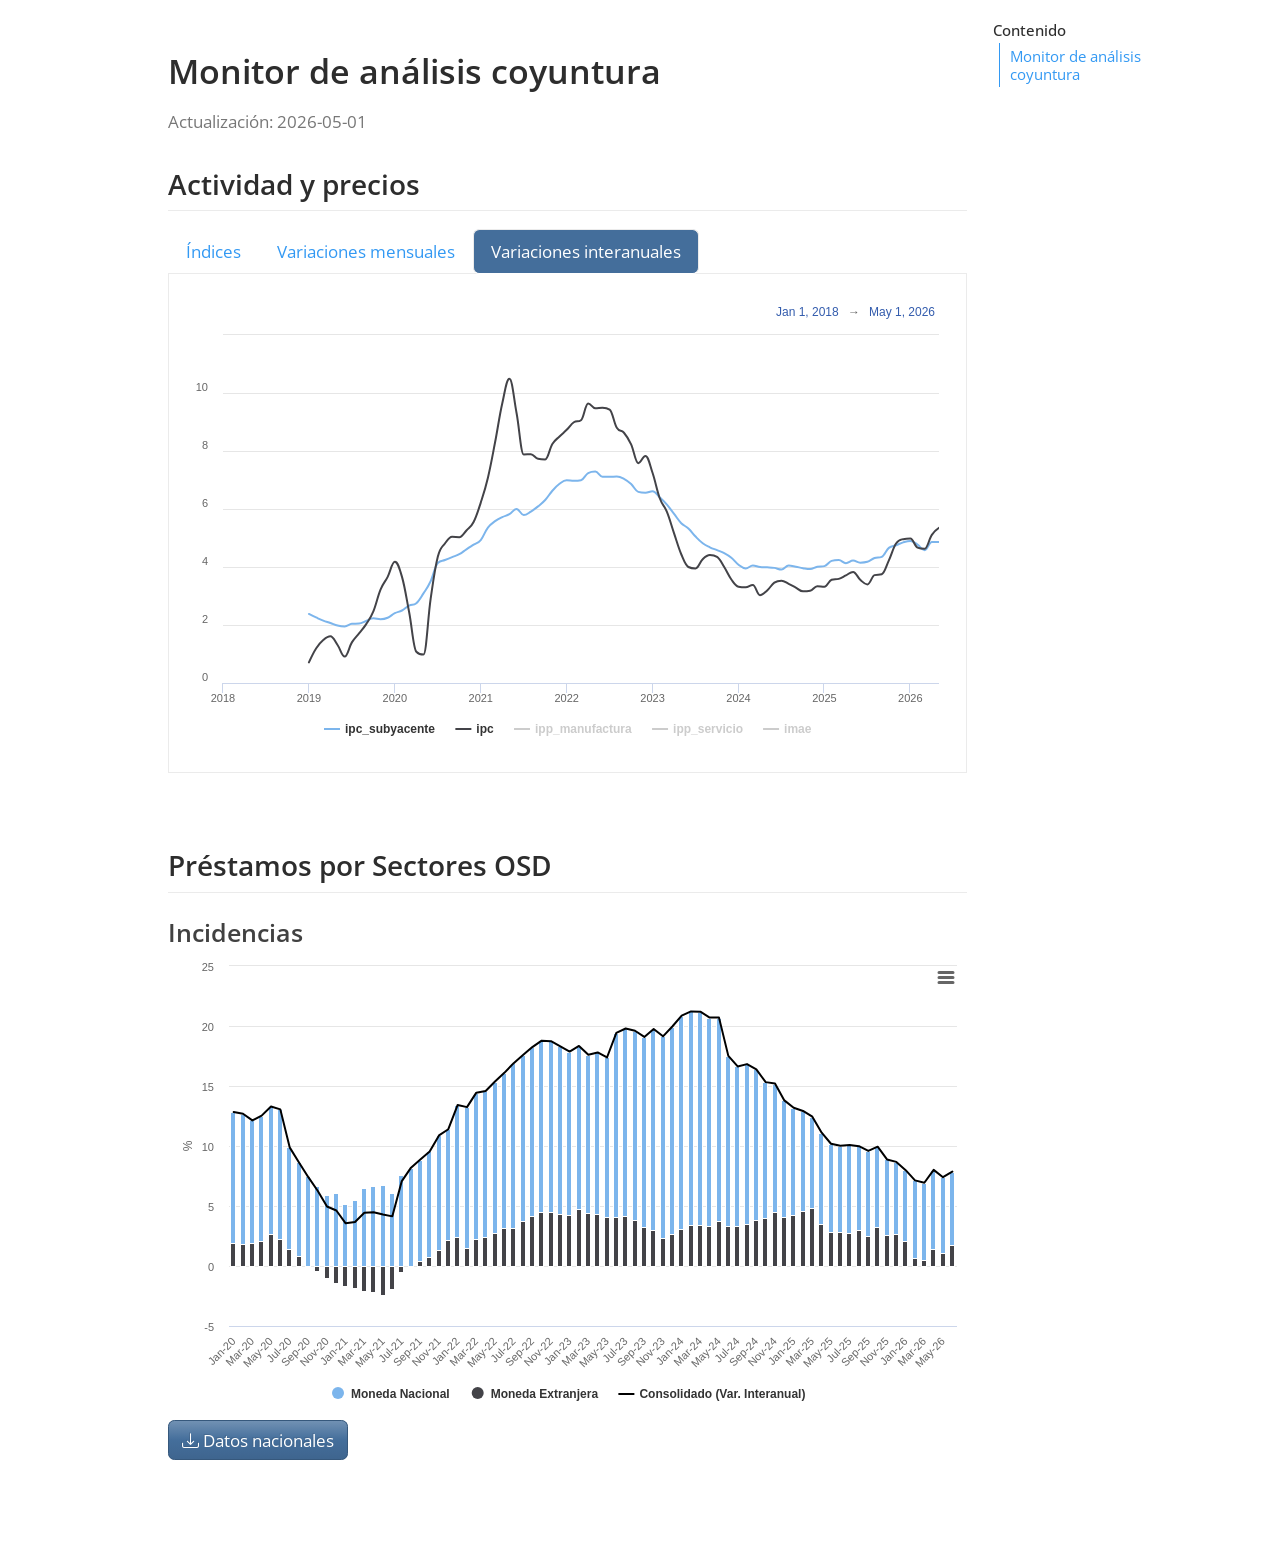
==== commit 337ff5f3: "chore: actualizar datos y reporte web" ====
--- a/index.html
+++ b/index.html
@@ -121,24 +121,24 @@
 <div id="tabset-1-1" class="tab-pane" role="tabpanel" aria-labelledby="tabset-1-1-tab">
 <div class="cell">
 <div class="cell-output-display">
-<div class="highchart html-widget html-fill-item" id="htmlwidget-49307e1f26146b55fee9" style="width:100%;height:464px;"></div>
-<script type="application/json" data-for="htmlwidget-49307e1f26146b55fee9">{"x":{"hc_opts":{"chart":{"reflow":true},"title":{"text":null},"yAxis":{"title":{"text":null},"opposite":false},"credits":{"enabled":false},"exporting":{"enabled":false},"boost":{"enabled":false},"plotOptions":{"series":{"label":{"enabled":false},"turboThreshold":0},"treemap":{"layoutAlgorithm":"squarified"}},"series":[{"group":"group","data":[{"periodo":"2018-01-01","variables":"ipc_subyacente","indice":94.09,"vm":null,"vi":null,"x":1514764800000,"y":94.09},{"periodo":"2018-02-01","variables":"ipc_subyacente","indice":94.31999999999999,"vm":0.24,"vi":null,"x":1517443200000,"y":94.31999999999999},{"periodo":"2018-03-01","variables":"ipc_subyacente","indice":94.53,"vm":0.22,"vi":null,"x":1519862400000,"y":94.53},{"periodo":"2018-04-01","variables":"ipc_subyacente","indice":94.77,"vm":0.25,"vi":null,"x":1522540800000,"y":94.77},{"periodo":"2018-05-01","variables":"ipc_subyacente","indice":94.88,"vm":0.12,"vi":null,"x":1525132800000,"y":94.88},{"periodo":"2018-06-01","variables":"ipc_subyacente","indice":95.04000000000001,"vm":0.17,"vi":null,"x":1527811200000,"y":95.04000000000001},{"periodo":"2018-07-01","variables":"ipc_subyacente","indice":95.15000000000001,"vm":0.12,"vi":null,"x":1530403200000,"y":95.15000000000001},{"periodo":"2018-08-01","variables":"ipc_subyacente","indice":95.42,"vm":0.28,"vi":null,"x":1533081600000,"y":95.42},{"periodo":"2018-09-01","variables":"ipc_subyacente","indice":95.64,"vm":0.23,"vi":null,"x":1535760000000,"y":95.64},{"periodo":"2018-10-01","variables":"ipc_subyacente","indice":95.77,"vm":0.14,"vi":null,"x":1538352000000,"y":95.77},{"periodo":"2018-11-01","variables":"ipc_subyacente","indice":95.92,"vm":0.16,"vi":null,"x":1541030400000,"y":95.92},{"periodo":"2018-12-01","variables":"ipc_subyacente","indice":96.11,"vm":0.2,"vi":null,"x":1543622400000,"y":96.11},{"periodo":"2019-01-01","variables":"ipc_subyacente","indice":96.33,"vm":0.23,"vi":2.38,"x":1546300800000,"y":96.33},{"periodo":"2019-02-01","variables":"ipc_subyacente","indice":96.45,"vm":0.12,"vi":2.26,"x":1548979200000,"y":96.45},{"periodo":"2019-03-01","variables":"ipc_subyacente","indice":96.56,"vm":0.11,"vi":2.15,"x":1551398400000,"y":96.56},{"periodo":"2019-04-01","variables":"ipc_subyacente","indice":96.73,"vm":0.18,"vi":2.07,"x":1554076800000,"y":96.73},{"periodo":"2019-05-01","variables":"ipc_subyacente","indice":96.76000000000001,"vm":0.03,"vi":1.98,"x":1556668800000,"y":96.76000000000001},{"periodo":"2019-06-01","variables":"ipc_subyacente","indice":96.89,"vm":0.13,"vi":1.95,"x":1559347200000,"y":96.89},{"periodo":"2019-07-01","variables":"ipc_subyacente","indice":97.09,"vm":0.21,"vi":2.04,"x":1561939200000,"y":97.09},{"periodo":"2019-08-01","variables":"ipc_subyacente","indice":97.38,"vm":0.3,"vi":2.05,"x":1564617600000,"y":97.38},{"periodo":"2019-09-01","variables":"ipc_subyacente","indice":97.69,"vm":0.32,"vi":2.14,"x":1567296000000,"y":97.69},{"periodo":"2019-10-01","variables":"ipc_subyacente","indice":97.91,"vm":0.23,"vi":2.23,"x":1569888000000,"y":97.91},{"periodo":"2019-11-01","variables":"ipc_subyacente","indice":98.03,"vm":0.12,"vi":2.2,"x":1572566400000,"y":98.03},{"periodo":"2019-12-01","variables":"ipc_subyacente","indice":98.27,"vm":0.24,"vi":2.25,"x":1575158400000,"y":98.27},{"periodo":"2020-01-01","variables":"ipc_subyacente","indice":98.65000000000001,"vm":0.39,"vi":2.41,"x":1577836800000,"y":98.65000000000001},{"periodo":"2020-02-01","variables":"ipc_subyacente","indice":98.86,"vm":0.21,"vi":2.5,"x":1580515200000,"y":98.86},{"periodo":"2020-03-01","variables":"ipc_subyacente","indice":99.14,"vm":0.28,"vi":2.67,"x":1583020800000,"y":99.14},{"periodo":"2020-04-01","variables":"ipc_subyacente","indice":99.39,"vm":0.25,"vi":2.75,"x":1585699200000,"y":99.39},{"periodo":"2020-05-01","variables":"ipc_subyacente","indice":99.75,"vm":0.36,"vi":3.09,"x":1588291200000,"y":99.75},{"periodo":"2020-06-01","variables":"ipc_subyacente","indice":100.29,"vm":0.54,"vi":3.51,"x":1590969600000,"y":100.29},{"periodo":"2020-07-01","variables":"ipc_subyacente","indice":101.11,"vm":0.82,"vi":4.14,"x":1593561600000,"y":101.11},{"periodo":"2020-08-01","variables":"ipc_subyacente","indice":101.51,"vm":0.4,"vi":4.24,"x":1596240000000,"y":101.51},{"periodo":"2020-09-01","variables":"ipc_subyacente","indice":101.93,"vm":0.41,"vi":4.34,"x":1598918400000,"y":101.93},{"periodo":"2020-10-01","variables":"ipc_subyacente","indice":102.26,"vm":0.32,"vi":4.44,"x":1601510400000,"y":102.26},{"periodo":"2020-11-01","variables":"ipc_subyacente","indice":102.55,"vm":0.28,"vi":4.61,"x":1604188800000,"y":102.55},{"periodo":"2020-12-01","variables":"ipc_subyacente","indice":102.96,"vm":0.4,"vi":4.77,"x":1606780800000,"y":102.96},{"periodo":"2021-01-01","variables":"ipc_subyacente","indice":103.51,"vm":0.53,"vi":4.93,"x":1609459200000,"y":103.51},{"periodo":"2021-02-01","variables":"ipc_subyacente","indice":104.16,"vm":0.63,"vi":5.36,"x":1612137600000,"y":104.16},{"periodo":"2021-03-01","variables":"ipc_subyacente","indice":104.67,"vm":0.49,"vi":5.58,"x":1614556800000,"y":104.67},{"periodo":"2021-04-01","variables":"ipc_subyacente","indice":105.08,"vm":0.39,"vi":5.72,"x":1617235200000,"y":105.08},{"periodo":"2021-05-01","variables":"ipc_subyacente","indice":105.56,"vm":0.46,"vi":5.82,"x":1619827200000,"y":105.56},{"periodo":"2021-06-01","variables":"ipc_subyacente","indice":106.31,"vm":0.71,"vi":6,"x":1622505600000,"y":106.31},{"periodo":"2021-07-01","variables":"ipc_subyacente","indice":106.96,"vm":0.61,"vi":5.79,"x":1625097600000,"y":106.96},{"periodo":"2021-08-01","variables":"ipc_subyacente","indice":107.51,"vm":0.51,"vi":5.91,"x":1627776000000,"y":107.51},{"periodo":"2021-09-01","variables":"ipc_subyacente","indice":108.14,"vm":0.59,"vi":6.09,"x":1630454400000,"y":108.14},{"periodo":"2021-10-01","variables":"ipc_subyacente","indice":108.71,"vm":0.53,"vi":6.31,"x":1633046400000,"y":108.71},{"periodo":"2021-11-01","variables":"ipc_subyacente","indice":109.35,"vm":0.59,"vi":6.63,"x":1635724800000,"y":109.35},{"periodo":"2021-12-01","variables":"ipc_subyacente","indice":110.03,"vm":0.62,"vi":6.87,"x":1638316800000,"y":110.03},{"periodo":"2022-01-01","variables":"ipc_subyacente","indice":110.75,"vm":0.65,"vi":6.99,"x":1640995200000,"y":110.75},{"periodo":"2022-02-01","variables":"ipc_subyacente","indice":111.42,"vm":0.6,"vi":6.97,"x":1643673600000,"y":111.42},{"periodo":"2022-03-01","variables":"ipc_subyacente","indice":111.99,"vm":0.51,"vi":6.99,"x":1646092800000,"y":111.99},{"periodo":"2022-04-01","variables":"ipc_subyacente","indice":112.69,"vm":0.63,"vi":7.24,"x":1648771200000,"y":112.69},{"periodo":"2022-05-01","variables":"ipc_subyacente","indice":113.26,"vm":0.51,"vi":7.29,"x":1651363200000,"y":113.26},{"periodo":"2022-06-01","variables":"ipc_subyacente","indice":113.87,"vm":0.54,"vi":7.11,"x":1654041600000,"y":113.87},{"periodo":"2022-07-01","variables":"ipc_subyacente","indice":114.56,"vm":0.61,"vi":7.11,"x":1656633600000,"y":114.56},{"periodo":"2022-08-01","variables":"ipc_subyacente","indice":115.17,"vm":0.53,"vi":7.12,"x":1659312000000,"y":115.17},{"periodo":"2022-09-01","variables":"ipc_subyacente","indice":115.75,"vm":0.5,"vi":7.04,"x":1661990400000,"y":115.75},{"periodo":"2022-10-01","variables":"ipc_subyacente","indice":116.17,"vm":0.36,"vi":6.86,"x":1664582400000,"y":116.17},{"periodo":"2022-11-01","variables":"ipc_subyacente","indice":116.56,"vm":0.34,"vi":6.59,"x":1667260800000,"y":116.56},{"periodo":"2022-12-01","variables":"ipc_subyacente","indice":117.25,"vm":0.59,"vi":6.56,"x":1669852800000,"y":117.25},{"periodo":"2023-01-01","variables":"ipc_subyacente","indice":118.07,"vm":0.7,"vi":6.61,"x":1672531200000,"y":118.07},{"periodo":"2023-02-01","variables":"ipc_subyacente","indice":118.55,"vm":0.41,"vi":6.4,"x":1675209600000,"y":118.55},{"periodo":"2023-03-01","variables":"ipc_subyacente","indice":118.88,"vm":0.28,"vi":6.15,"x":1677628800000,"y":118.88},{"periodo":"2023-04-01","variables":"ipc_subyacente","indice":119.26,"vm":0.32,"vi":5.83,"x":1680307200000,"y":119.26},{"periodo":"2023-05-01","variables":"ipc_subyacente","indice":119.5,"vm":0.2,"vi":5.51,"x":1682899200000,"y":119.5},{"periodo":"2023-06-01","variables":"ipc_subyacente","indice":119.94,"vm":0.37,"vi":5.33,"x":1685577600000,"y":119.94},{"periodo":"2023-07-01","variables":"ipc_subyacente","indice":120.34,"vm":0.33,"vi":5.05,"x":1688169600000,"y":120.34},{"periodo":"2023-08-01","variables":"ipc_subyacente","indice":120.72,"vm":0.32,"vi":4.82,"x":1690848000000,"y":120.72},{"periodo":"2023-09-01","variables":"ipc_subyacente","indice":121.17,"vm":0.37,"vi":4.68,"x":1693526400000,"y":121.17},{"periodo":"2023-10-01","variables":"ipc_subyacente","indice":121.49,"vm":0.26,"vi":4.58,"x":1696118400000,"y":121.49},{"periodo":"2023-11-01","variables":"ipc_subyacente","indice":121.78,"vm":0.24,"vi":4.48,"x":1698796800000,"y":121.78},{"periodo":"2023-12-01","variables":"ipc_subyacente","indice":122.32,"vm":0.44,"vi":4.32,"x":1701388800000,"y":122.32},{"periodo":"2024-01-01","variables":"ipc_subyacente","indice":122.89,"vm":0.47,"vi":4.08,"x":1704067200000,"y":122.89},{"periodo":"2024-02-01","variables":"ipc_subyacente","indice":123.23,"vm":0.28,"vi":3.95,"x":1706745600000,"y":123.23},{"periodo":"2024-03-01","variables":"ipc_subyacente","indice":123.69,"vm":0.37,"vi":4.05,"x":1709251200000,"y":123.69},{"periodo":"2024-04-01","variables":"ipc_subyacente","indice":124.03,"vm":0.27,"vi":4,"x":1711929600000,"y":124.03},{"periodo":"2024-05-01","variables":"ipc_subyacente","indice":124.27,"vm":0.19,"vi":3.99,"x":1714521600000,"y":124.27},{"periodo":"2024-06-01","variables":"ipc_subyacente","indice":124.7,"vm":0.35,"vi":3.97,"x":1717200000000,"y":124.7},{"periodo":"2024-07-01","variables":"ipc_subyacente","indice":125.04,"vm":0.27,"vi":3.91,"x":1719792000000,"y":125.04},{"periodo":"2024-08-01","variables":"ipc_subyacente","indice":125.61,"vm":0.46,"vi":4.05,"x":1722470400000,"y":125.61},{"periodo":"2024-09-01","variables":"ipc_subyacente","indice":126.03,"vm":0.33,"vi":4.01,"x":1725148800000,"y":126.03},{"periodo":"2024-10-01","variables":"ipc_subyacente","indice":126.3,"vm":0.21,"vi":3.96,"x":1727740800000,"y":126.3},{"periodo":"2024-11-01","variables":"ipc_subyacente","indice":126.56,"vm":0.21,"vi":3.93,"x":1730419200000,"y":126.56},{"periodo":"2024-12-01","variables":"ipc_subyacente","indice":127.23,"vm":0.53,"vi":4.01,"x":1733011200000,"y":127.23},{"periodo":"2025-01-01","variables":"ipc_subyacente","indice":127.84,"vm":0.48,"vi":4.03,"x":1735689600000,"y":127.84},{"periodo":"2025-02-01","variables":"ipc_subyacente","indice":128.42,"vm":0.45,"vi":4.21,"x":1738368000000,"y":128.42},{"periodo":"2025-03-01","variables":"ipc_subyacente","indice":128.94,"vm":0.4,"vi":4.24,"x":1740787200000,"y":128.94},{"periodo":"2025-04-01","variables":"ipc_subyacente","indice":129.15,"vm":0.16,"vi":4.13,"x":1743465600000,"y":129.15},{"periodo":"2025-05-01","variables":"ipc_subyacente","indice":129.52,"vm":0.29,"vi":4.22,"x":1746057600000,"y":129.52},{"periodo":"2025-06-01","variables":"ipc_subyacente","indice":129.88,"vm":0.28,"vi":4.15,"x":1748736000000,"y":129.88},{"periodo":"2025-07-01","variables":"ipc_subyacente","indice":130.27,"vm":0.3,"vi":4.18,"x":1751328000000,"y":130.27},{"periodo":"2025-08-01","variables":"ipc_subyacente","indice":131.03,"vm":0.58,"vi":4.31,"x":1754006400000,"y":131.03},{"periodo":"2025-09-01","variables":"ipc_subyacente","indice":131.51,"vm":0.37,"vi":4.35,"x":1756684800000,"y":131.51},{"periodo":"2025-10-01","variables":"ipc_subyacente","indice":132.19,"vm":0.52,"vi":4.66,"x":1759276800000,"y":132.19},{"periodo":"2025-11-01","variables":"ipc_subyacente","indice":132.57,"vm":0.29,"vi":4.75,"x":1761955200000,"y":132.57},{"periodo":"2025-12-01","variables":"ipc_subyacente","indice":133.4,"vm":0.63,"vi":4.85,"x":1764547200000,"y":133.4},{"periodo":"2026-01-01","variables":"ipc_subyacente","indice":134.1,"vm":0.52,"vi":4.9,"x":1767225600000,"y":134.1},{"periodo":"2026-02-01","variables":"ipc_subyacente","indice":134.54,"vm":0.33,"vi":4.77,"x":1769904000000,"y":134.54},{"periodo":"2026-03-01","variables":"ipc_subyacente","indice":134.85,"vm":0.23,"vi":4.58,"x":1772323200000,"y":134.85},{"periodo":"2026-04-01","variables":"ipc_subyacente","indice":135.43,"vm":0.43,"vi":4.86,"x":1775001600000,"y":135.43},{"periodo":"2026-05-01","variables":"ipc_subyacente","indice":135.82,"vm":0.29,"vi":4.86,"x":1777593600000,"y":135.82}],"type":"spline","name":"ipc_subyacente","visible":true},{"group":"group","data":[{"periodo":"2018-01-01","variables":"ipc","indice":94.58,"vm":null,"vi":null,"x":1514764800000,"y":94.58},{"periodo":"2018-02-01","variables":"ipc","indice":94.48,"vm":-0.11,"vi":null,"x":1517443200000,"y":94.48},{"periodo":"2018-03-01","variables":"ipc","indice":94.83,"vm":0.37,"vi":null,"x":1519862400000,"y":94.83},{"periodo":"2018-04-01","variables":"ipc","indice":95.20999999999999,"vm":0.4,"vi":null,"x":1522540800000,"y":95.20999999999999},{"periodo":"2018-05-01","variables":"ipc","indice":95.45999999999999,"vm":0.26,"vi":null,"x":1525132800000,"y":95.45999999999999},{"periodo":"2018-06-01","variables":"ipc","indice":95.66,"vm":0.21,"vi":null,"x":1527811200000,"y":95.66},{"periodo":"2018-07-01","variables":"ipc","indice":95.64,"vm":-0.02,"vi":null,"x":1530403200000,"y":95.64},{"periodo":"2018-08-01","variables":"ipc","indice":95.67,"vm":0.03,"vi":null,"x":1533081600000,"y":95.67},{"periodo":"2018-09-01","variables":"ipc","indice":95.73999999999999,"vm":0.07000000000000001,"vi":null,"x":1535760000000,"y":95.73999999999999},{"periodo":"2018-10-01","variables":"ipc","indice":95.95999999999999,"vm":0.23,"vi":null,"x":1538352000000,"y":95.95999999999999},{"periodo":"2018-11-01","variables":"ipc","indice":95.62,"vm":-0.35,"vi":null,"x":1541030400000,"y":95.62},{"periodo":"2018-12-01","variables":"ipc","indice":95.41,"vm":-0.22,"vi":null,"x":1543622400000,"y":95.41},{"periodo":"2019-01-01","variables":"ipc","indice":95.25,"vm":-0.17,"vi":0.71,"x":1546300800000,"y":95.25},{"periodo":"2019-02-01","variables":"ipc","indice":95.59999999999999,"vm":0.37,"vi":1.19,"x":1548979200000,"y":95.59999999999999},{"periodo":"2019-03-01","variables":"ipc","indice":96.23,"vm":0.66,"vi":1.48,"x":1551398400000,"y":96.23},{"periodo":"2019-04-01","variables":"ipc","indice":96.73999999999999,"vm":0.53,"vi":1.61,"x":1554076800000,"y":96.73999999999999},{"periodo":"2019-05-01","variables":"ipc","indice":96.70999999999999,"vm":-0.03,"vi":1.31,"x":1556668800000,"y":96.70999999999999},{"periodo":"2019-06-01","variables":"ipc","indice":96.53,"vm":-0.19,"vi":0.91,"x":1559347200000,"y":96.53},{"periodo":"2019-07-01","variables":"ipc","indice":96.98,"vm":0.47,"vi":1.4,"x":1561939200000,"y":96.98},{"periodo":"2019-08-01","variables":"ipc","indice":97.31,"vm":0.34,"vi":1.71,"x":1564617600000,"y":97.31},{"periodo":"2019-09-01","variables":"ipc","indice":97.68000000000001,"vm":0.38,"vi":2.03,"x":1567296000000,"y":97.68000000000001},{"periodo":"2019-10-01","variables":"ipc","indice":98.33,"vm":0.67,"vi":2.47,"x":1569888000000,"y":98.33},{"periodo":"2019-11-01","variables":"ipc","indice":98.7,"vm":0.38,"vi":3.22,"x":1572566400000,"y":98.7},{"periodo":"2019-12-01","variables":"ipc","indice":98.90000000000001,"vm":0.2,"vi":3.66,"x":1575158400000,"y":98.90000000000001},{"periodo":"2020-01-01","variables":"ipc","indice":99.23,"vm":0.33,"vi":4.18,"x":1577836800000,"y":99.23},{"periodo":"2020-02-01","variables":"ipc","indice":99.09999999999999,"vm":-0.13,"vi":3.66,"x":1580515200000,"y":99.09999999999999},{"periodo":"2020-03-01","variables":"ipc","indice":98.58,"vm":-0.52,"vi":2.44,"x":1583020800000,"y":98.58},{"periodo":"2020-04-01","variables":"ipc","indice":97.78,"vm":-0.8100000000000001,"vi":1.08,"x":1585699200000,"y":97.78},{"periodo":"2020-05-01","variables":"ipc","indice":97.66,"vm":-0.12,"vi":0.98,"x":1588291200000,"y":97.66},{"periodo":"2020-06-01","variables":"ipc","indice":99.33,"vm":1.71,"vi":2.9,"x":1590969600000,"y":99.33},{"periodo":"2020-07-01","variables":"ipc","indice":101.2,"vm":1.88,"vi":4.35,"x":1593561600000,"y":101.2},{"periodo":"2020-08-01","variables":"ipc","indice":101.99,"vm":0.78,"vi":4.81,"x":1596240000000,"y":101.99},{"periodo":"2020-09-01","variables":"ipc","indice":102.6,"vm":0.6,"vi":5.04,"x":1598918400000,"y":102.6},{"periodo":"2020-10-01","variables":"ipc","indice":103.28,"vm":0.66,"vi":5.03,"x":1601510400000,"y":103.28},{"periodo":"2020-11-01","variables":"ipc","indice":103.89,"vm":0.59,"vi":5.26,"x":1604188800000,"y":103.89},{"periodo":"2020-12-01","variables":"ipc","indice":104.39,"vm":0.48,"vi":5.55,"x":1606780800000,"y":104.39},{"periodo":"2021-01-01","variables":"ipc","indice":105.4,"vm":0.97,"vi":6.22,"x":1609459200000,"y":105.4},{"periodo":"2021-02-01","variables":"ipc","indice":106.12,"vm":0.68,"vi":7.08,"x":1612137600000,"y":106.12},{"periodo":"2021-03-01","variables":"ipc","indice":106.76,"vm":0.6,"vi":8.300000000000001,"x":1614556800000,"y":106.76},{"periodo":"2021-04-01","variables":"ipc","indice":107.21,"vm":0.42,"vi":9.640000000000001,"x":1617235200000,"y":107.21},{"periodo":"2021-05-01","variables":"ipc","indice":107.9,"vm":0.64,"vi":10.49,"x":1619827200000,"y":107.9},{"periodo":"2021-06-01","variables":"ipc","indice":108.58,"vm":0.63,"vi":9.31,"x":1622505600000,"y":108.58},{"periodo":"2021-07-01","variables":"ipc","indice":109.17,"vm":0.54,"vi":7.88,"x":1625097600000,"y":109.17},{"periodo":"2021-08-01","variables":"ipc","indice":110.04,"vm":0.8,"vi":7.89,"x":1627776000000,"y":110.04},{"periodo":"2021-09-01","variables":"ipc","indice":110.53,"vm":0.45,"vi":7.73,"x":1630454400000,"y":110.53},{"periodo":"2021-10-01","variables":"ipc","indice":111.24,"vm":0.64,"vi":7.71,"x":1633046400000,"y":111.24},{"periodo":"2021-11-01","variables":"ipc","indice":112.45,"vm":1.09,"vi":8.24,"x":1635724800000,"y":112.45},{"periodo":"2021-12-01","variables":"ipc","indice":113.26,"vm":0.72,"vi":8.5,"x":1638316800000,"y":113.26},{"periodo":"2022-01-01","variables":"ipc","indice":114.6,"vm":1.18,"vi":8.73,"x":1640995200000,"y":114.6},{"periodo":"2022-02-01","variables":"ipc","indice":115.66,"vm":0.92,"vi":8.99,"x":1643673600000,"y":115.66},{"periodo":"2022-03-01","variables":"ipc","indice":116.43,"vm":0.67,"vi":9.06,"x":1646092800000,"y":116.43},{"periodo":"2022-04-01","variables":"ipc","indice":117.54,"vm":0.95,"vi":9.640000000000001,"x":1648771200000,"y":117.54},{"periodo":"2022-05-01","variables":"ipc","indice":118.12,"vm":0.49,"vi":9.470000000000001,"x":1651363200000,"y":118.12},{"periodo":"2022-06-01","variables":"ipc","indice":118.88,"vm":0.64,"vi":9.49,"x":1654041600000,"y":118.88},{"periodo":"2022-07-01","variables":"ipc","indice":119.47,"vm":0.5,"vi":9.43,"x":1656633600000,"y":119.47},{"periodo":"2022-08-01","variables":"ipc","indice":119.72,"vm":0.21,"vi":8.800000000000001,"x":1659312000000,"y":119.72},{"periodo":"2022-09-01","variables":"ipc","indice":120.07,"vm":0.29,"vi":8.630000000000001,"x":1661990400000,"y":120.07},{"periodo":"2022-10-01","variables":"ipc","indice":120.4,"vm":0.27,"vi":8.23,"x":1664582400000,"y":120.4},{"periodo":"2022-11-01","variables":"ipc","indice":120.97,"vm":0.47,"vi":7.58,"x":1667260800000,"y":120.97},{"periodo":"2022-12-01","variables":"ipc","indice":122.13,"vm":0.96,"vi":7.83,"x":1669852800000,"y":122.13},{"periodo":"2023-01-01","variables":"ipc","indice":122.9,"vm":0.63,"vi":7.24,"x":1672531200000,"y":122.9},{"periodo":"2023-02-01","variables":"ipc","indice":123.03,"vm":0.11,"vi":6.37,"x":1675209600000,"y":123.03},{"periodo":"2023-03-01","variables":"ipc","indice":123.3,"vm":0.22,"vi":5.9,"x":1677628800000,"y":123.3},{"periodo":"2023-04-01","variables":"ipc","indice":123.6,"vm":0.24,"vi":5.16,"x":1680307200000,"y":123.6},{"periodo":"2023-05-01","variables":"ipc","indice":123.36,"vm":-0.19,"vi":4.44,"x":1682899200000,"y":123.36},{"periodo":"2023-06-01","variables":"ipc","indice":123.63,"vm":0.22,"vi":4,"x":1685577600000,"y":123.63},{"periodo":"2023-07-01","variables":"ipc","indice":124.19,"vm":0.45,"vi":3.95,"x":1688169600000,"y":124.19},{"periodo":"2023-08-01","variables":"ipc","indice":124.83,"vm":0.52,"vi":4.27,"x":1690848000000,"y":124.83},{"periodo":"2023-09-01","variables":"ipc","indice":125.37,"vm":0.43,"vi":4.41,"x":1693526400000,"y":125.37},{"periodo":"2023-10-01","variables":"ipc","indice":125.64,"vm":0.22,"vi":4.35,"x":1696118400000,"y":125.64},{"periodo":"2023-11-01","variables":"ipc","indice":125.81,"vm":0.14,"vi":4,"x":1698796800000,"y":125.81},{"periodo":"2023-12-01","variables":"ipc","indice":126.49,"vm":0.54,"vi":3.57,"x":1701388800000,"y":126.49},{"periodo":"2024-01-01","variables":"ipc","indice":126.98,"vm":0.39,"vi":3.32,"x":1704067200000,"y":126.98},{"periodo":"2024-02-01","variables":"ipc","indice":127.09,"vm":0.09,"vi":3.3,"x":1706745600000,"y":127.09},{"periodo":"2024-03-01","variables":"ipc","indice":127.47,"vm":0.3,"vi":3.38,"x":1709251200000,"y":127.47},{"periodo":"2024-04-01","variables":"ipc","indice":127.35,"vm":-0.09,"vi":3.03,"x":1711929600000,"y":127.35},{"periodo":"2024-05-01","variables":"ipc","indice":127.3,"vm":-0.04,"vi":3.19,"x":1714521600000,"y":127.3},{"periodo":"2024-06-01","variables":"ipc","indice":127.91,"vm":0.48,"vi":3.46,"x":1717200000000,"y":127.91},{"periodo":"2024-07-01","variables":"ipc","indice":128.58,"vm":0.52,"vi":3.53,"x":1719792000000,"y":128.58},{"periodo":"2024-08-01","variables":"ipc","indice":129.1,"vm":0.4,"vi":3.42,"x":1722470400000,"y":129.1},{"periodo":"2024-09-01","variables":"ipc","indice":129.49,"vm":0.3,"vi":3.29,"x":1725148800000,"y":129.49},{"periodo":"2024-10-01","variables":"ipc","indice":129.61,"vm":0.09,"vi":3.16,"x":1727740800000,"y":129.61},{"periodo":"2024-11-01","variables":"ipc","indice":129.81,"vm":0.15,"vi":3.18,"x":1730419200000,"y":129.81},{"periodo":"2024-12-01","variables":"ipc","indice":130.72,"vm":0.7,"vi":3.34,"x":1733011200000,"y":130.72},{"periodo":"2025-01-01","variables":"ipc","indice":131.2,"vm":0.37,"vi":3.32,"x":1735689600000,"y":131.2},{"periodo":"2025-02-01","variables":"ipc","indice":131.62,"vm":0.32,"vi":3.56,"x":1738368000000,"y":131.62},{"periodo":"2025-03-01","variables":"ipc","indice":132.04,"vm":0.32,"vi":3.59,"x":1740787200000,"y":132.04},{"periodo":"2025-04-01","variables":"ipc","indice":132.07,"vm":0.02,"vi":3.71,"x":1743465600000,"y":132.07},{"periodo":"2025-05-01","variables":"ipc","indice":132.18,"vm":0.08,"vi":3.83,"x":1746057600000,"y":132.18},{"periodo":"2025-06-01","variables":"ipc","indice":132.46,"vm":0.21,"vi":3.56,"x":1748736000000,"y":132.46},{"periodo":"2025-07-01","variables":"ipc","indice":132.95,"vm":0.37,"vi":3.4,"x":1751328000000,"y":132.95},{"periodo":"2025-08-01","variables":"ipc","indice":133.9,"vm":0.71,"vi":3.72,"x":1754006400000,"y":133.9},{"periodo":"2025-09-01","variables":"ipc","indice":134.35,"vm":0.34,"vi":3.75,"x":1756684800000,"y":134.35},{"periodo":"2025-10-01","variables":"ipc","indice":135.09,"vm":0.55,"vi":4.23,"x":1759276800000,"y":135.09},{"periodo":"2025-11-01","variables":"ipc","indice":136.06,"vm":0.72,"vi":4.81,"x":1761955200000,"y":136.06},{"periodo":"2025-12-01","variables":"ipc","indice":137.2,"vm":0.84,"vi":4.96,"x":1764547200000,"y":137.2},{"periodo":"2026-01-01","variables":"ipc","indice":137.74,"vm":0.39,"vi":4.98,"x":1767225600000,"y":137.74},{"periodo":"2026-02-01","variables":"ipc","indice":137.77,"vm":0.02,"vi":4.67,"x":1769904000000,"y":137.77},{"periodo":"2026-03-01","variables":"ipc","indice":138.15,"vm":0.28,"vi":4.63,"x":1772323200000,"y":138.15},{"periodo":"2026-04-01","variables":"ipc","indice":138.82,"vm":0.48,"vi":5.11,"x":1775001600000,"y":138.82},{"periodo":"2026-05-01","variables":"ipc","indice":139.25,"vm":0.31,"vi":5.35,"x":1777593600000,"y":139.25}],"type":"spline","name":"ipc","visible":true},{"group":"group","data":[{"periodo":"2018-01-01","variables":"ipp_manufactura","indice":109.04,"vm":null,"vi":null,"x":1514764800000,"y":109.04},{"periodo":"2018-02-01","variables":"ipp_manufactura","indice":109.71,"vm":0.61,"vi":null,"x":1517443200000,"y":109.71},{"periodo":"2018-03-01","variables":"ipp_manufactura","indice":110.27,"vm":0.51,"vi":null,"x":1519862400000,"y":110.27},{"periodo":"2018-04-01","variables":"ipp_manufactura","indice":111.11,"vm":0.76,"vi":null,"x":1522540800000,"y":111.11},{"periodo":"2018-05-01","variables":"ipp_manufactura","indice":112.44,"vm":1.2,"vi":null,"x":1525132800000,"y":112.44},{"periodo":"2018-06-01","variables":"ipp_manufactura","indice":113.07,"vm":0.5600000000000001,"vi":null,"x":1527811200000,"y":113.07},{"periodo":"2018-07-01","variables":"ipp_manufactura","indice":113.07,"vm":0,"vi":null,"x":1530403200000,"y":113.07},{"periodo":"2018-08-01","variables":"ipp_manufactura","indice":114.74,"vm":1.48,"vi":null,"x":1533081600000,"y":114.74},{"periodo":"2018-09-01","variables":"ipp_manufactura","indice":115.29,"vm":0.48,"vi":null,"x":1535760000000,"y":115.29},{"periodo":"2018-10-01","variables":"ipp_manufactura","indice":115.35,"vm":0.05,"vi":null,"x":1538352000000,"y":115.35},{"periodo":"2018-11-01","variables":"ipp_manufactura","indice":115.81,"vm":0.4,"vi":null,"x":1541030400000,"y":115.81},{"periodo":"2018-12-01","variables":"ipp_manufactura","indice":115.25,"vm":-0.48,"vi":null,"x":1543622400000,"y":115.25},{"periodo":"2019-01-01","variables":"ipp_manufactura","indice":115.46,"vm":0.18,"vi":5.89,"x":1546300800000,"y":115.46},{"periodo":"2019-02-01","variables":"ipp_manufactura","indice":115.31,"vm":-0.13,"vi":5.1,"x":1548979200000,"y":115.31},{"periodo":"2019-03-01","variables":"ipp_manufactura","indice":115.55,"vm":0.21,"vi":4.79,"x":1551398400000,"y":115.55},{"periodo":"2019-04-01","variables":"ipp_manufactura","indice":115.8,"vm":0.22,"vi":4.22,"x":1554076800000,"y":115.8},{"periodo":"2019-05-01","variables":"ipp_manufactura","indice":116.37,"vm":0.49,"vi":3.5,"x":1556668800000,"y":116.37},{"periodo":"2019-06-01","variables":"ipp_manufactura","indice":116.62,"vm":0.21,"vi":3.14,"x":1559347200000,"y":116.62},{"periodo":"2019-07-01","variables":"ipp_manufactura","indice":116.35,"vm":-0.23,"vi":2.9,"x":1561939200000,"y":116.35},{"periodo":"2019-08-01","variables":"ipp_manufactura","indice":116.62,"vm":0.23,"vi":1.64,"x":1564617600000,"y":116.62},{"periodo":"2019-09-01","variables":"ipp_manufactura","indice":116.93,"vm":0.27,"vi":1.42,"x":1567296000000,"y":116.93},{"periodo":"2019-10-01","variables":"ipp_manufactura","indice":118.03,"vm":0.9399999999999999,"vi":2.32,"x":1569888000000,"y":118.03},{"periodo":"2019-11-01","variables":"ipp_manufactura","indice":118.07,"vm":0.03,"vi":1.95,"x":1572566400000,"y":118.07},{"periodo":"2019-12-01","variables":"ipp_manufactura","indice":117.85,"vm":-0.19,"vi":2.26,"x":1575158400000,"y":117.85},{"periodo":"2020-01-01","variables":"ipp_manufactura","indice":119.35,"vm":1.27,"vi":3.37,"x":1577836800000,"y":119.35},{"periodo":"2020-02-01","variables":"ipp_manufactura","indice":120.61,"vm":1.06,"vi":4.6,"x":1580515200000,"y":120.61},{"periodo":"2020-03-01","variables":"ipp_manufactura","indice":121.03,"vm":0.35,"vi":4.74,"x":1583020800000,"y":121.03},{"periodo":"2020-04-01","variables":"ipp_manufactura","indice":120.79,"vm":-0.2,"vi":4.31,"x":1585699200000,"y":120.79},{"periodo":"2020-05-01","variables":"ipp_manufactura","indice":121.4,"vm":0.51,"vi":4.32,"x":1588291200000,"y":121.4},{"periodo":"2020-06-01","variables":"ipp_manufactura","indice":124.15,"vm":2.27,"vi":6.46,"x":1590969600000,"y":124.15},{"periodo":"2020-07-01","variables":"ipp_manufactura","indice":125.48,"vm":1.07,"vi":7.85,"x":1593561600000,"y":125.48},{"periodo":"2020-08-01","variables":"ipp_manufactura","indice":127.58,"vm":1.67,"vi":9.4,"x":1596240000000,"y":127.58},{"periodo":"2020-09-01","variables":"ipp_manufactura","indice":127.75,"vm":0.13,"vi":9.25,"x":1598918400000,"y":127.75},{"periodo":"2020-10-01","variables":"ipp_manufactura","indice":128.33,"vm":0.45,"vi":8.73,"x":1601510400000,"y":128.33},{"periodo":"2020-11-01","variables":"ipp_manufactura","indice":128.55,"vm":0.17,"vi":8.880000000000001,"x":1604188800000,"y":128.55},{"periodo":"2020-12-01","variables":"ipp_manufactura","indice":129.68,"vm":0.88,"vi":10.04,"x":1606780800000,"y":129.68},{"periodo":"2021-01-01","variables":"ipp_manufactura","indice":131.28,"vm":1.23,"vi":10,"x":1609459200000,"y":131.28},{"periodo":"2021-02-01","variables":"ipp_manufactura","indice":133.96,"vm":2.04,"vi":11.07,"x":1612137600000,"y":133.96},{"periodo":"2021-03-01","variables":"ipp_manufactura","indice":134.89,"vm":0.6899999999999999,"vi":11.45,"x":1614556800000,"y":134.89},{"periodo":"2021-04-01","variables":"ipp_manufactura","indice":134.91,"vm":0.01,"vi":11.69,"x":1617235200000,"y":134.91},{"periodo":"2021-05-01","variables":"ipp_manufactura","indice":136.01,"vm":0.82,"vi":12.03,"x":1619827200000,"y":136.01},{"periodo":"2021-06-01","variables":"ipp_manufactura","indice":137.03,"vm":0.75,"vi":10.37,"x":1622505600000,"y":137.03},{"periodo":"2021-07-01","variables":"ipp_manufactura","indice":138.06,"vm":0.75,"vi":10.03,"x":1625097600000,"y":138.06},{"periodo":"2021-08-01","variables":"ipp_manufactura","indice":138.7,"vm":0.46,"vi":8.720000000000001,"x":1627776000000,"y":138.7},{"periodo":"2021-09-01","variables":"ipp_manufactura","indice":139.3,"vm":0.43,"vi":9.039999999999999,"x":1630454400000,"y":139.3},{"periodo":"2021-10-01","variables":"ipp_manufactura","indice":139.7,"vm":0.29,"vi":8.859999999999999,"x":1633046400000,"y":139.7},{"periodo":"2021-11-01","variables":"ipp_manufactura","indice":141.5,"vm":1.29,"vi":10.07,"x":1635724800000,"y":141.5},{"periodo":"2021-12-01","variables":"ipp_manufactura","indice":142.33,"vm":0.59,"vi":9.75,"x":1638316800000,"y":142.33},{"periodo":"2022-01-01","variables":"ipp_manufactura","indice":148.44,"vm":4.29,"vi":13.07,"x":1640995200000,"y":148.44},{"periodo":"2022-02-01","variables":"ipp_manufactura","indice":148.04,"vm":-0.27,"vi":10.51,"x":1643673600000,"y":148.04},{"periodo":"2022-03-01","variables":"ipp_manufactura","indice":148.29,"vm":0.17,"vi":9.93,"x":1646092800000,"y":148.29},{"periodo":"2022-04-01","variables":"ipp_manufactura","indice":151.14,"vm":1.92,"vi":12.03,"x":1648771200000,"y":151.14},{"periodo":"2022-05-01","variables":"ipp_manufactura","indice":153.08,"vm":1.28,"vi":12.55,"x":1651363200000,"y":153.08},{"periodo":"2022-06-01","variables":"ipp_manufactura","indice":154.08,"vm":0.65,"vi":12.44,"x":1654041600000,"y":154.08},{"periodo":"2022-07-01","variables":"ipp_manufactura","indice":154.59,"vm":0.33,"vi":11.97,"x":1656633600000,"y":154.59},{"periodo":"2022-08-01","variables":"ipp_manufactura","indice":154.01,"vm":-0.38,"vi":11.04,"x":1659312000000,"y":154.01},{"periodo":"2022-09-01","variables":"ipp_manufactura","indice":153.6,"vm":-0.27,"vi":10.27,"x":1661990400000,"y":153.6},{"periodo":"2022-10-01","variables":"ipp_manufactura","indice":154.34,"vm":0.48,"vi":10.48,"x":1664582400000,"y":154.34},{"periodo":"2022-11-01","variables":"ipp_manufactura","indice":155.2,"vm":0.5600000000000001,"vi":9.68,"x":1667260800000,"y":155.2},{"periodo":"2022-12-01","variables":"ipp_manufactura","indice":156.87,"vm":1.08,"vi":10.22,"x":1669852800000,"y":156.87},{"periodo":"2023-01-01","variables":"ipp_manufactura","indice":159.26,"vm":1.52,"vi":7.29,"x":1672531200000,"y":159.26},{"periodo":"2023-02-01","variables":"ipp_manufactura","indice":160.63,"vm":0.86,"vi":8.5,"x":1675209600000,"y":160.63},{"periodo":"2023-03-01","variables":"ipp_manufactura","indice":160.17,"vm":-0.29,"vi":8.01,"x":1677628800000,"y":160.17},{"periodo":"2023-04-01","variables":"ipp_manufactura","indice":159.47,"vm":-0.44,"vi":5.51,"x":1680307200000,"y":159.47},{"periodo":"2023-05-01","variables":"ipp_manufactura","indice":159.2,"vm":-0.17,"vi":4,"x":1682899200000,"y":159.2},{"periodo":"2023-06-01","variables":"ipp_manufactura","indice":159.2,"vm":0,"vi":3.32,"x":1685577600000,"y":159.2},{"periodo":"2023-07-01","variables":"ipp_manufactura","indice":159.88,"vm":0.43,"vi":3.42,"x":1688169600000,"y":159.88},{"periodo":"2023-08-01","variables":"ipp_manufactura","indice":160.07,"vm":0.12,"vi":3.93,"x":1690848000000,"y":160.07},{"periodo":"2023-09-01","variables":"ipp_manufactura","indice":160.78,"vm":0.44,"vi":4.67,"x":1693526400000,"y":160.78},{"periodo":"2023-10-01","variables":"ipp_manufactura","indice":161.27,"vm":0.3,"vi":4.49,"x":1696118400000,"y":161.27},{"periodo":"2023-11-01","variables":"ipp_manufactura","indice":161.27,"vm":0,"vi":3.91,"x":1698796800000,"y":161.27},{"periodo":"2023-12-01","variables":"ipp_manufactura","indice":161.37,"vm":0.06,"vi":2.87,"x":1701388800000,"y":161.37},{"periodo":"2024-01-01","variables":"ipp_manufactura","indice":163.06,"vm":1.05,"vi":2.39,"x":1704067200000,"y":163.06},{"periodo":"2024-02-01","variables":"ipp_manufactura","indice":162.73,"vm":-0.2,"vi":1.31,"x":1706745600000,"y":162.73},{"periodo":"2024-03-01","variables":"ipp_manufactura","indice":163.92,"vm":0.73,"vi":2.34,"x":1709251200000,"y":163.92},{"periodo":"2024-04-01","variables":"ipp_manufactura","indice":164,"vm":0.05,"vi":2.84,"x":1711929600000,"y":164},{"periodo":"2024-05-01","variables":"ipp_manufactura","indice":163.44,"vm":-0.34,"vi":2.66,"x":1714521600000,"y":163.44},{"periodo":"2024-06-01","variables":"ipp_manufactura","indice":164.79,"vm":0.83,"vi":3.51,"x":1717200000000,"y":164.79},{"periodo":"2024-07-01","variables":"ipp_manufactura","indice":165.11,"vm":0.19,"vi":3.27,"x":1719792000000,"y":165.11},{"periodo":"2024-08-01","variables":"ipp_manufactura","indice":165.21,"vm":0.06,"vi":3.21,"x":1722470400000,"y":165.21},{"periodo":"2024-09-01","variables":"ipp_manufactura","indice":165.84,"vm":0.38,"vi":3.15,"x":1725148800000,"y":165.84},{"periodo":"2024-10-01","variables":"ipp_manufactura","indice":165.89,"vm":0.03,"vi":2.86,"x":1727740800000,"y":165.89},{"periodo":"2024-11-01","variables":"ipp_manufactura","indice":164.68,"vm":-0.73,"vi":2.11,"x":1730419200000,"y":164.68},{"periodo":"2024-12-01","variables":"ipp_manufactura","indice":165.13,"vm":0.27,"vi":2.33,"x":1733011200000,"y":165.13},{"periodo":"2025-01-01","variables":"ipp_manufactura","indice":166.74,"vm":0.97,"vi":2.26,"x":1735689600000,"y":166.74},{"periodo":"2025-02-01","variables":"ipp_manufactura","indice":167.49,"vm":0.45,"vi":2.93,"x":1738368000000,"y":167.49},{"periodo":"2025-03-01","variables":"ipp_manufactura","indice":168.66,"vm":0.7,"vi":2.89,"x":1740787200000,"y":168.66},{"periodo":"2025-04-01","variables":"ipp_manufactura","indice":168.34,"vm":-0.19,"vi":2.65,"x":1743465600000,"y":168.34},{"periodo":"2025-05-01","variables":"ipp_manufactura","indice":166.71,"vm":-0.97,"vi":2,"x":1746057600000,"y":166.71},{"periodo":"2025-06-01","variables":"ipp_manufactura","indice":167.09,"vm":0.23,"vi":1.4,"x":1748736000000,"y":167.09},{"periodo":"2025-07-01","variables":"ipp_manufactura","indice":168.68,"vm":0.95,"vi":2.16,"x":1751328000000,"y":168.68},{"periodo":"2025-08-01","variables":"ipp_manufactura","indice":170.62,"vm":1.15,"vi":3.27,"x":1754006400000,"y":170.62},{"periodo":"2025-09-01","variables":"ipp_manufactura","indice":172.33,"vm":1,"vi":3.91,"x":1756684800000,"y":172.33},{"periodo":"2025-10-01","variables":"ipp_manufactura","indice":172.26,"vm":-0.04,"vi":3.84,"x":1759276800000,"y":172.26},{"periodo":"2025-11-01","variables":"ipp_manufactura","indice":174.1,"vm":1.07,"vi":5.72,"x":1761955200000,"y":174.1},{"periodo":"2025-12-01","variables":"ipp_manufactura","indice":174.09,"vm":-0.01,"vi":5.43,"x":1764547200000,"y":174.09},{"periodo":"2026-01-01","variables":"ipp_manufactura","indice":174.26,"vm":0.1,"vi":4.51,"x":1767225600000,"y":174.26},{"periodo":"2026-02-01","variables":"ipp_manufactura","indice":174.6,"vm":0.2,"vi":4.25,"x":1769904000000,"y":174.6},{"periodo":"2026-03-01","variables":"ipp_manufactura","indice":173.68,"vm":-0.53,"vi":2.98,"x":1772323200000,"y":173.68},{"periodo":"2026-04-01","variables":"ipp_manufactura","indice":176.05,"vm":1.36,"vi":4.58,"x":1775001600000,"y":176.05},{"periodo":"2026-05-01","variables":"ipp_manufactura","indice":175.29,"vm":-0.43,"vi":5.15,"x":1777593600000,"y":175.29}],"type":"spline","name":"ipp_manufactura","visible":false},{"group":"group","data":[{"periodo":"2018-01-01","variables":"ipp_servicio","indice":114.76,"vm":null,"vi":null,"x":1514764800000,"y":114.76},{"periodo":"2018-02-01","variables":"ipp_servicio","indice":115.27,"vm":0.44,"vi":null,"x":1517443200000,"y":115.27},{"periodo":"2018-03-01","variables":"ipp_servicio","indice":116.03,"vm":0.66,"vi":null,"x":1519862400000,"y":116.03},{"periodo":"2018-04-01","variables":"ipp_servicio","indice":115.54,"vm":-0.42,"vi":null,"x":1522540800000,"y":115.54},{"periodo":"2018-05-01","variables":"ipp_servicio","indice":115.48,"vm":-0.05,"vi":null,"x":1525132800000,"y":115.48},{"periodo":"2018-06-01","variables":"ipp_servicio","indice":115.32,"vm":-0.14,"vi":null,"x":1527811200000,"y":115.32},{"periodo":"2018-07-01","variables":"ipp_servicio","indice":116.01,"vm":0.6,"vi":null,"x":1530403200000,"y":116.01},{"periodo":"2018-08-01","variables":"ipp_servicio","indice":115.46,"vm":-0.47,"vi":null,"x":1533081600000,"y":115.46},{"periodo":"2018-09-01","variables":"ipp_servicio","indice":115.07,"vm":-0.34,"vi":null,"x":1535760000000,"y":115.07},{"periodo":"2018-10-01","variables":"ipp_servicio","indice":115.32,"vm":0.22,"vi":null,"x":1538352000000,"y":115.32},{"periodo":"2018-11-01","variables":"ipp_servicio","indice":115.56,"vm":0.21,"vi":null,"x":1541030400000,"y":115.56},{"periodo":"2018-12-01","variables":"ipp_servicio","indice":117,"vm":1.25,"vi":null,"x":1543622400000,"y":117},{"periodo":"2019-01-01","variables":"ipp_servicio","indice":116.83,"vm":-0.15,"vi":1.8,"x":1546300800000,"y":116.83},{"periodo":"2019-02-01","variables":"ipp_servicio","indice":116.72,"vm":-0.09,"vi":1.26,"x":1548979200000,"y":116.72},{"periodo":"2019-03-01","variables":"ipp_servicio","indice":117.06,"vm":0.29,"vi":0.89,"x":1551398400000,"y":117.06},{"periodo":"2019-04-01","variables":"ipp_servicio","indice":116.93,"vm":-0.11,"vi":1.2,"x":1554076800000,"y":116.93},{"periodo":"2019-05-01","variables":"ipp_servicio","indice":117.19,"vm":0.22,"vi":1.48,"x":1556668800000,"y":117.19},{"periodo":"2019-06-01","variables":"ipp_servicio","indice":117.31,"vm":0.1,"vi":1.73,"x":1559347200000,"y":117.31},{"periodo":"2019-07-01","variables":"ipp_servicio","indice":116.44,"vm":-0.74,"vi":0.37,"x":1561939200000,"y":116.44},{"periodo":"2019-08-01","variables":"ipp_servicio","indice":116,"vm":-0.38,"vi":0.47,"x":1564617600000,"y":116},{"periodo":"2019-09-01","variables":"ipp_servicio","indice":116.32,"vm":0.28,"vi":1.09,"x":1567296000000,"y":116.32},{"periodo":"2019-10-01","variables":"ipp_servicio","indice":116.99,"vm":0.58,"vi":1.45,"x":1569888000000,"y":116.99},{"periodo":"2019-11-01","variables":"ipp_servicio","indice":117.16,"vm":0.15,"vi":1.38,"x":1572566400000,"y":117.16},{"periodo":"2019-12-01","variables":"ipp_servicio","indice":117.58,"vm":0.36,"vi":0.5,"x":1575158400000,"y":117.58},{"periodo":"2020-01-01","variables":"ipp_servicio","indice":118.47,"vm":0.76,"vi":1.4,"x":1577836800000,"y":118.47},{"periodo":"2020-02-01","variables":"ipp_servicio","indice":118.45,"vm":-0.02,"vi":1.48,"x":1580515200000,"y":118.45},{"periodo":"2020-03-01","variables":"ipp_servicio","indice":117.56,"vm":-0.75,"vi":0.43,"x":1583020800000,"y":117.56},{"periodo":"2020-04-01","variables":"ipp_servicio","indice":117.53,"vm":-0.03,"vi":0.51,"x":1585699200000,"y":117.53},{"periodo":"2020-05-01","variables":"ipp_servicio","indice":120.22,"vm":2.29,"vi":2.59,"x":1588291200000,"y":120.22},{"periodo":"2020-06-01","variables":"ipp_servicio","indice":121.62,"vm":1.16,"vi":3.67,"x":1590969600000,"y":121.62},{"periodo":"2020-07-01","variables":"ipp_servicio","indice":121.93,"vm":0.25,"vi":4.71,"x":1593561600000,"y":121.93},{"periodo":"2020-08-01","variables":"ipp_servicio","indice":122.54,"vm":0.5,"vi":5.64,"x":1596240000000,"y":122.54},{"periodo":"2020-09-01","variables":"ipp_servicio","indice":123.28,"vm":0.6,"vi":5.98,"x":1598918400000,"y":123.28},{"periodo":"2020-10-01","variables":"ipp_servicio","indice":117.63,"vm":-4.58,"vi":0.55,"x":1601510400000,"y":117.63},{"periodo":"2020-11-01","variables":"ipp_servicio","indice":124.16,"vm":5.55,"vi":5.97,"x":1604188800000,"y":124.16},{"periodo":"2020-12-01","variables":"ipp_servicio","indice":121.69,"vm":-1.99,"vi":3.5,"x":1606780800000,"y":121.69},{"periodo":"2021-01-01","variables":"ipp_servicio","indice":120.45,"vm":-1.02,"vi":1.67,"x":1609459200000,"y":120.45},{"periodo":"2021-02-01","variables":"ipp_servicio","indice":120.91,"vm":0.38,"vi":2.08,"x":1612137600000,"y":120.91},{"periodo":"2021-03-01","variables":"ipp_servicio","indice":122,"vm":0.9,"vi":3.78,"x":1614556800000,"y":122},{"periodo":"2021-04-01","variables":"ipp_servicio","indice":121.99,"vm":-0.01,"vi":3.79,"x":1617235200000,"y":121.99},{"periodo":"2021-05-01","variables":"ipp_servicio","indice":122.64,"vm":0.53,"vi":2.01,"x":1619827200000,"y":122.64},{"periodo":"2021-06-01","variables":"ipp_servicio","indice":123.19,"vm":0.45,"vi":1.29,"x":1622505600000,"y":123.19},{"periodo":"2021-07-01","variables":"ipp_servicio","indice":124.08,"vm":0.72,"vi":1.76,"x":1625097600000,"y":124.08},{"periodo":"2021-08-01","variables":"ipp_servicio","indice":124.83,"vm":0.6,"vi":1.87,"x":1627776000000,"y":124.83},{"periodo":"2021-09-01","variables":"ipp_servicio","indice":125.8,"vm":0.78,"vi":2.04,"x":1630454400000,"y":125.8},{"periodo":"2021-10-01","variables":"ipp_servicio","indice":125.06,"vm":-0.59,"vi":6.32,"x":1633046400000,"y":125.06},{"periodo":"2021-11-01","variables":"ipp_servicio","indice":126.33,"vm":1.02,"vi":1.75,"x":1635724800000,"y":126.33},{"periodo":"2021-12-01","variables":"ipp_servicio","indice":125.92,"vm":-0.32,"vi":3.48,"x":1638316800000,"y":125.92},{"periodo":"2022-01-01","variables":"ipp_servicio","indice":126.68,"vm":0.6,"vi":5.17,"x":1640995200000,"y":126.68},{"periodo":"2022-02-01","variables":"ipp_servicio","indice":127.71,"vm":0.8100000000000001,"vi":5.62,"x":1643673600000,"y":127.71},{"periodo":"2022-03-01","variables":"ipp_servicio","indice":131.7,"vm":3.12,"vi":7.95,"x":1646092800000,"y":131.7},{"periodo":"2022-04-01","variables":"ipp_servicio","indice":129.95,"vm":-1.33,"vi":6.53,"x":1648771200000,"y":129.95},{"periodo":"2022-05-01","variables":"ipp_servicio","indice":131.2,"vm":0.96,"vi":6.98,"x":1651363200000,"y":131.2},{"periodo":"2022-06-01","variables":"ipp_servicio","indice":130.02,"vm":-0.9,"vi":5.54,"x":1654041600000,"y":130.02},{"periodo":"2022-07-01","variables":"ipp_servicio","indice":133.19,"vm":2.44,"vi":7.34,"x":1656633600000,"y":133.19},{"periodo":"2022-08-01","variables":"ipp_servicio","indice":132.39,"vm":-0.6,"vi":6.06,"x":1659312000000,"y":132.39},{"periodo":"2022-09-01","variables":"ipp_servicio","indice":132.55,"vm":0.12,"vi":5.37,"x":1661990400000,"y":132.55},{"periodo":"2022-10-01","variables":"ipp_servicio","indice":133.63,"vm":0.8100000000000001,"vi":6.85,"x":1664582400000,"y":133.63},{"periodo":"2022-11-01","variables":"ipp_servicio","indice":133.73,"vm":0.07000000000000001,"vi":5.86,"x":1667260800000,"y":133.73},{"periodo":"2022-12-01","variables":"ipp_servicio","indice":136,"vm":1.7,"vi":8.01,"x":1669852800000,"y":136},{"periodo":"2023-01-01","variables":"ipp_servicio","indice":138.5,"vm":1.84,"vi":9.33,"x":1672531200000,"y":138.5},{"periodo":"2023-02-01","variables":"ipp_servicio","indice":138.54,"vm":0.03,"vi":8.48,"x":1675209600000,"y":138.54},{"periodo":"2023-03-01","variables":"ipp_servicio","indice":138.84,"vm":0.22,"vi":5.42,"x":1677628800000,"y":138.84},{"periodo":"2023-04-01","variables":"ipp_servicio","indice":138.02,"vm":-0.59,"vi":6.21,"x":1680307200000,"y":138.02},{"periodo":"2023-05-01","variables":"ipp_servicio","indice":138.32,"vm":0.22,"vi":5.43,"x":1682899200000,"y":138.32},{"periodo":"2023-06-01","variables":"ipp_servicio","indice":139.61,"vm":0.93,"vi":7.38,"x":1685577600000,"y":139.61},{"periodo":"2023-07-01","variables":"ipp_servicio","indice":142.95,"vm":2.39,"vi":7.33,"x":1688169600000,"y":142.95},{"periodo":"2023-08-01","variables":"ipp_servicio","indice":142.87,"vm":-0.06,"vi":7.92,"x":1690848000000,"y":142.87},{"periodo":"2023-09-01","variables":"ipp_servicio","indice":140.43,"vm":-1.71,"vi":5.94,"x":1693526400000,"y":140.43},{"periodo":"2023-10-01","variables":"ipp_servicio","indice":141.14,"vm":0.51,"vi":5.62,"x":1696118400000,"y":141.14},{"periodo":"2023-11-01","variables":"ipp_servicio","indice":141.87,"vm":0.52,"vi":6.09,"x":1698796800000,"y":141.87},{"periodo":"2023-12-01","variables":"ipp_servicio","indice":142.76,"vm":0.63,"vi":4.97,"x":1701388800000,"y":142.76},{"periodo":"2024-01-01","variables":"ipp_servicio","indice":143.25,"vm":0.34,"vi":3.43,"x":1704067200000,"y":143.25},{"periodo":"2024-02-01","variables":"ipp_servicio","indice":145.14,"vm":1.32,"vi":4.76,"x":1706745600000,"y":145.14},{"periodo":"2024-03-01","variables":"ipp_servicio","indice":145.53,"vm":0.27,"vi":4.82,"x":1709251200000,"y":145.53},{"periodo":"2024-04-01","variables":"ipp_servicio","indice":142.86,"vm":-1.83,"vi":3.51,"x":1711929600000,"y":142.86},{"periodo":"2024-05-01","variables":"ipp_servicio","indice":143.89,"vm":0.72,"vi":4.03,"x":1714521600000,"y":143.89},{"periodo":"2024-06-01","variables":"ipp_servicio","indice":145.86,"vm":1.37,"vi":4.48,"x":1717200000000,"y":145.86},{"periodo":"2024-07-01","variables":"ipp_servicio","indice":145.25,"vm":-0.42,"vi":1.61,"x":1719792000000,"y":145.25},{"periodo":"2024-08-01","variables":"ipp_servicio","indice":146.04,"vm":0.54,"vi":2.22,"x":1722470400000,"y":146.04},{"periodo":"2024-09-01","variables":"ipp_servicio","indice":146.68,"vm":0.44,"vi":4.45,"x":1725148800000,"y":146.68},{"periodo":"2024-10-01","variables":"ipp_servicio","indice":145.83,"vm":-0.58,"vi":3.32,"x":1727740800000,"y":145.83},{"periodo":"2024-11-01","variables":"ipp_servicio","indice":145.96,"vm":0.09,"vi":2.88,"x":1730419200000,"y":145.96},{"periodo":"2024-12-01","variables":"ipp_servicio","indice":146.9,"vm":0.64,"vi":2.9,"x":1733011200000,"y":146.9},{"periodo":"2025-01-01","variables":"ipp_servicio","indice":146.71,"vm":-0.13,"vi":2.42,"x":1735689600000,"y":146.71},{"periodo":"2025-02-01","variables":"ipp_servicio","indice":147.16,"vm":0.31,"vi":1.39,"x":1738368000000,"y":147.16},{"periodo":"2025-03-01","variables":"ipp_servicio","indice":147.51,"vm":0.24,"vi":1.36,"x":1740787200000,"y":147.51},{"periodo":"2025-04-01","variables":"ipp_servicio","indice":147.94,"vm":0.29,"vi":3.56,"x":1743465600000,"y":147.94},{"periodo":"2025-05-01","variables":"ipp_servicio","indice":147.86,"vm":-0.05,"vi":2.76,"x":1746057600000,"y":147.86},{"periodo":"2025-06-01","variables":"ipp_servicio","indice":148.32,"vm":0.31,"vi":1.69,"x":1748736000000,"y":148.32},{"periodo":"2025-07-01","variables":"ipp_servicio","indice":149.81,"vm":1,"vi":3.14,"x":1751328000000,"y":149.81},{"periodo":"2025-08-01","variables":"ipp_servicio","indice":149.87,"vm":0.04,"vi":2.62,"x":1754006400000,"y":149.87},{"periodo":"2025-09-01","variables":"ipp_servicio","indice":150.13,"vm":0.17,"vi":2.35,"x":1756684800000,"y":150.13},{"periodo":"2025-10-01","variables":"ipp_servicio","indice":149.92,"vm":-0.14,"vi":2.8,"x":1759276800000,"y":149.92},{"periodo":"2025-11-01","variables":"ipp_servicio","indice":151.01,"vm":0.73,"vi":3.46,"x":1761955200000,"y":151.01},{"periodo":"2025-12-01","variables":"ipp_servicio","indice":150.52,"vm":-0.32,"vi":2.46,"x":1764547200000,"y":150.52},{"periodo":"2026-01-01","variables":"ipp_servicio","indice":152.02,"vm":1,"vi":3.62,"x":1767225600000,"y":152.02},{"periodo":"2026-02-01","variables":"ipp_servicio","indice":154.33,"vm":1.52,"vi":4.87,"x":1769904000000,"y":154.33},{"periodo":"2026-03-01","variables":"ipp_servicio","indice":154.66,"vm":0.21,"vi":4.85,"x":1772323200000,"y":154.66},{"periodo":"2026-04-01","variables":"ipp_servicio","indice":155.18,"vm":0.34,"vi":4.89,"x":1775001600000,"y":155.18},{"periodo":"2026-05-01","variables":"ipp_servicio","indice":153.81,"vm":-0.88,"vi":4.02,"x":1777593600000,"y":153.81}],"type":"spline","name":"ipp_servicio","visible":false},{"group":"group","data":[{"periodo":"2018-01-01","variables":"imae","indice":95.12,"vm":null,"vi":null,"x":1514764800000,"y":95.12},{"periodo":"2018-02-01","variables":"imae","indice":94.69,"vm":-0.45,"vi":null,"x":1517443200000,"y":94.69},{"periodo":"2018-03-01","variables":"imae","indice":101.07,"vm":6.74,"vi":null,"x":1519862400000,"y":101.07},{"periodo":"2018-04-01","variables":"imae","indice":98.78,"vm":-2.27,"vi":null,"x":1522540800000,"y":98.78},{"periodo":"2018-05-01","variables":"imae","indice":100.54,"vm":1.78,"vi":null,"x":1525132800000,"y":100.54},{"periodo":"2018-06-01","variables":"imae","indice":99.45999999999999,"vm":-1.07,"vi":null,"x":1527811200000,"y":99.45999999999999},{"periodo":"2018-07-01","variables":"imae","indice":100.46,"vm":1.01,"vi":null,"x":1530403200000,"y":100.46},{"periodo":"2018-08-01","variables":"imae","indice":100.69,"vm":0.23,"vi":null,"x":1533081600000,"y":100.69},{"periodo":"2018-09-01","variables":"imae","indice":97.27,"vm":-3.4,"vi":null,"x":1535760000000,"y":97.27},{"periodo":"2018-10-01","variables":"imae","indice":100.58,"vm":3.4,"vi":null,"x":1538352000000,"y":100.58},{"periodo":"2018-11-01","variables":"imae","indice":103.51,"vm":2.91,"vi":null,"x":1541030400000,"y":103.51},{"periodo":"2018-12-01","variables":"imae","indice":107.84,"vm":4.18,"vi":null,"x":1543622400000,"y":107.84},{"periodo":"2019-01-01","variables":"imae","indice":102.1,"vm":-5.32,"vi":7.34,"x":1546300800000,"y":102.1},{"periodo":"2019-02-01","variables":"imae","indice":100.61,"vm":-1.46,"vi":6.25,"x":1548979200000,"y":100.61},{"periodo":"2019-03-01","variables":"imae","indice":106.13,"vm":5.49,"vi":5.01,"x":1551398400000,"y":106.13},{"periodo":"2019-04-01","variables":"imae","indice":102.79,"vm":-3.15,"vi":4.06,"x":1554076800000,"y":102.79},{"periodo":"2019-05-01","variables":"imae","indice":107.43,"vm":4.51,"vi":6.85,"x":1556668800000,"y":107.43},{"periodo":"2019-06-01","variables":"imae","indice":101.05,"vm":-5.94,"vi":1.6,"x":1559347200000,"y":101.05},{"periodo":"2019-07-01","variables":"imae","indice":104.42,"vm":3.33,"vi":3.94,"x":1561939200000,"y":104.42},{"periodo":"2019-08-01","variables":"imae","indice":105.33,"vm":0.87,"vi":4.61,"x":1564617600000,"y":105.33},{"periodo":"2019-09-01","variables":"imae","indice":102.73,"vm":-2.47,"vi":5.61,"x":1567296000000,"y":102.73},{"periodo":"2019-10-01","variables":"imae","indice":105.6,"vm":2.79,"vi":4.99,"x":1569888000000,"y":105.6},{"periodo":"2019-11-01","variables":"imae","indice":107.92,"vm":2.2,"vi":4.26,"x":1572566400000,"y":107.92},{"periodo":"2019-12-01","variables":"imae","indice":112.61,"vm":4.35,"vi":4.42,"x":1575158400000,"y":112.61},{"periodo":"2020-01-01","variables":"imae","indice":106.73,"vm":-5.22,"vi":4.53,"x":1577836800000,"y":106.73},{"periodo":"2020-02-01","variables":"imae","indice":105.74,"vm":-0.93,"vi":5.1,"x":1580515200000,"y":105.74},{"periodo":"2020-03-01","variables":"imae","indice":93.25,"vm":-11.81,"vi":-12.14,"x":1583020800000,"y":93.25},{"periodo":"2020-04-01","variables":"imae","indice":73.94,"vm":-20.71,"vi":-28.07,"x":1585699200000,"y":73.94},{"periodo":"2020-05-01","variables":"imae","indice":88.61,"vm":19.84,"vi":-17.52,"x":1588291200000,"y":88.61},{"periodo":"2020-06-01","variables":"imae","indice":94.5,"vm":6.65,"vi":-6.48,"x":1590969600000,"y":94.5},{"periodo":"2020-07-01","variables":"imae","indice":94.70999999999999,"vm":0.22,"vi":-9.300000000000001,"x":1593561600000,"y":94.70999999999999},{"periodo":"2020-08-01","variables":"imae","indice":96.06999999999999,"vm":1.44,"vi":-8.789999999999999,"x":1596240000000,"y":96.06999999999999},{"periodo":"2020-09-01","variables":"imae","indice":96.91,"vm":0.87,"vi":-5.67,"x":1598918400000,"y":96.91},{"periodo":"2020-10-01","variables":"imae","indice":98.5,"vm":1.64,"vi":-6.72,"x":1601510400000,"y":98.5},{"periodo":"2020-11-01","variables":"imae","indice":101.68,"vm":3.23,"vi":-5.78,"x":1604188800000,"y":101.68},{"periodo":"2020-12-01","variables":"imae","indice":108.28,"vm":6.49,"vi":-3.85,"x":1606780800000,"y":108.28},{"periodo":"2021-01-01","variables":"imae","indice":106.67,"vm":-1.49,"vi":-0.06,"x":1609459200000,"y":106.67},{"periodo":"2021-02-01","variables":"imae","indice":107.31,"vm":0.6,"vi":1.48,"x":1612137600000,"y":107.31},{"periodo":"2021-03-01","variables":"imae","indice":107.32,"vm":0.01,"vi":15.09,"x":1614556800000,"y":107.32},{"periodo":"2021-04-01","variables":"imae","indice":105.43,"vm":-1.76,"vi":42.59,"x":1617235200000,"y":105.43},{"periodo":"2021-05-01","variables":"imae","indice":112.41,"vm":6.62,"vi":26.86,"x":1619827200000,"y":112.41},{"periodo":"2021-06-01","variables":"imae","indice":108.07,"vm":-3.86,"vi":14.36,"x":1622505600000,"y":108.07},{"periodo":"2021-07-01","variables":"imae","indice":106.64,"vm":-1.32,"vi":12.6,"x":1625097600000,"y":106.64},{"periodo":"2021-08-01","variables":"imae","indice":108.73,"vm":1.96,"vi":13.18,"x":1627776000000,"y":108.73},{"periodo":"2021-09-01","variables":"imae","indice":109.73,"vm":0.92,"vi":13.23,"x":1630454400000,"y":109.73},{"periodo":"2021-10-01","variables":"imae","indice":111.82,"vm":1.9,"vi":13.52,"x":1633046400000,"y":111.82},{"periodo":"2021-11-01","variables":"imae","indice":117.18,"vm":4.79,"vi":15.24,"x":1635724800000,"y":117.18},{"periodo":"2021-12-01","variables":"imae","indice":120.01,"vm":2.42,"vi":10.83,"x":1638316800000,"y":120.01},{"periodo":"2022-01-01","variables":"imae","indice":115.32,"vm":-3.91,"vi":8.109999999999999,"x":1640995200000,"y":115.32},{"periodo":"2022-02-01","variables":"imae","indice":118.42,"vm":2.69,"vi":10.35,"x":1643673600000,"y":118.42},{"periodo":"2022-03-01","variables":"imae","indice":115.07,"vm":-2.83,"vi":7.22,"x":1646092800000,"y":115.07},{"periodo":"2022-04-01","variables":"imae","indice":111.13,"vm":-3.42,"vi":5.41,"x":1648771200000,"y":111.13},{"periodo":"2022-05-01","variables":"imae","indice":118.93,"vm":7.02,"vi":5.8,"x":1651363200000,"y":118.93},{"periodo":"2022-06-01","variables":"imae","indice":116.35,"vm":-2.17,"vi":7.66,"x":1654041600000,"y":116.35},{"periodo":"2022-07-01","variables":"imae","indice":111.25,"vm":-4.38,"vi":4.32,"x":1656633600000,"y":111.25},{"periodo":"2022-08-01","variables":"imae","indice":114.76,"vm":3.16,"vi":5.55,"x":1659312000000,"y":114.76},{"periodo":"2022-09-01","variables":"imae","indice":113.63,"vm":-0.98,"vi":3.55,"x":1661990400000,"y":113.63},{"periodo":"2022-10-01","variables":"imae","indice":114.08,"vm":0.4,"vi":2.02,"x":1664582400000,"y":114.08},{"periodo":"2022-11-01","variables":"imae","indice":118.79,"vm":4.13,"vi":1.37,"x":1667260800000,"y":118.79},{"periodo":"2022-12-01","variables":"imae","indice":122.81,"vm":3.38,"vi":2.33,"x":1669852800000,"y":122.81},{"periodo":"2023-01-01","variables":"imae","indice":117.29,"vm":-4.49,"vi":1.71,"x":1672531200000,"y":117.29},{"periodo":"2023-02-01","variables":"imae","indice":120.53,"vm":2.76,"vi":1.78,"x":1675209600000,"y":120.53},{"periodo":"2023-03-01","variables":"imae","indice":118.06,"vm":-2.05,"vi":2.6,"x":1677628800000,"y":118.06},{"periodo":"2023-04-01","variables":"imae","indice":111.33,"vm":-5.7,"vi":0.18,"x":1680307200000,"y":111.33},{"periodo":"2023-05-01","variables":"imae","indice":123.05,"vm":10.53,"vi":3.46,"x":1682899200000,"y":123.05},{"periodo":"2023-06-01","variables":"imae","indice":117.39,"vm":-4.6,"vi":0.89,"x":1685577600000,"y":117.39},{"periodo":"2023-07-01","variables":"imae","indice":115.92,"vm":-1.25,"vi":4.2,"x":1688169600000,"y":115.92},{"periodo":"2023-08-01","variables":"imae","indice":117.06,"vm":0.98,"vi":2,"x":1690848000000,"y":117.06},{"periodo":"2023-09-01","variables":"imae","indice":116.74,"vm":-0.27,"vi":2.74,"x":1693526400000,"y":116.74},{"periodo":"2023-10-01","variables":"imae","indice":116.57,"vm":-0.15,"vi":2.18,"x":1696118400000,"y":116.57},{"periodo":"2023-11-01","variables":"imae","indice":121.18,"vm":3.95,"vi":2.01,"x":1698796800000,"y":121.18},{"periodo":"2023-12-01","variables":"imae","indice":125.89,"vm":3.89,"vi":2.51,"x":1701388800000,"y":125.89},{"periodo":"2024-01-01","variables":"imae","indice":122.78,"vm":-2.47,"vi":4.68,"x":1704067200000,"y":122.78},{"periodo":"2024-02-01","variables":"imae","indice":129.47,"vm":5.45,"vi":7.42,"x":1706745600000,"y":129.47},{"periodo":"2024-03-01","variables":"imae","indice":119.64,"vm":-7.59,"vi":1.34,"x":1709251200000,"y":119.64},{"periodo":"2024-04-01","variables":"imae","indice":120.83,"vm":0.99,"vi":8.529999999999999,"x":1711929600000,"y":120.83},{"periodo":"2024-05-01","variables":"imae","indice":128.89,"vm":6.67,"vi":4.75,"x":1714521600000,"y":128.89},{"periodo":"2024-06-01","variables":"imae","indice":123.44,"vm":-4.23,"vi":5.15,"x":1717200000000,"y":123.44},{"periodo":"2024-07-01","variables":"imae","indice":122.74,"vm":-0.57,"vi":5.88,"x":1719792000000,"y":122.74},{"periodo":"2024-08-01","variables":"imae","indice":123.89,"vm":0.9399999999999999,"vi":5.83,"x":1722470400000,"y":123.89},{"periodo":"2024-09-01","variables":"imae","indice":121.11,"vm":-2.24,"vi":3.74,"x":1725148800000,"y":121.11},{"periodo":"2024-10-01","variables":"imae","indice":122.93,"vm":1.5,"vi":5.46,"x":1727740800000,"y":122.93},{"periodo":"2024-11-01","variables":"imae","indice":125.94,"vm":2.45,"vi":3.93,"x":1730419200000,"y":125.94},{"periodo":"2024-12-01","variables":"imae","indice":129.75,"vm":3.03,"vi":3.07,"x":1733011200000,"y":129.75},{"periodo":"2025-01-01","variables":"imae","indice":125.59,"vm":-3.21,"vi":2.29,"x":1735689600000,"y":125.59},{"periodo":"2025-02-01","variables":"imae","indice":130.34,"vm":3.78,"vi":0.67,"x":1738368000000,"y":130.34},{"periodo":"2025-03-01","variables":"imae","indice":126.13,"vm":-3.23,"vi":5.42,"x":1740787200000,"y":126.13},{"periodo":"2025-04-01","variables":"imae","indice":122.86,"vm":-2.59,"vi":1.68,"x":1743465600000,"y":122.86},{"periodo":"2025-05-01","variables":"imae","indice":132.92,"vm":8.19,"vi":3.13,"x":1746057600000,"y":132.92},{"periodo":"2025-06-01","variables":"imae","indice":124.78,"vm":-6.12,"vi":1.09,"x":1748736000000,"y":124.78},{"periodo":"2025-07-01","variables":"imae","indice":126.33,"vm":1.24,"vi":2.92,"x":1751328000000,"y":126.33},{"periodo":"2025-08-01","variables":"imae","indice":125.75,"vm":-0.46,"vi":1.5,"x":1754006400000,"y":125.75},{"periodo":"2025-09-01","variables":"imae","indice":122.45,"vm":-2.62,"vi":1.11,"x":1756684800000,"y":122.45},{"periodo":"2025-10-01","variables":"imae","indice":123.15,"vm":0.57,"vi":0.18,"x":1759276800000,"y":123.15},{"periodo":"2025-11-01","variables":"imae","indice":129.92,"vm":5.5,"vi":3.16,"x":1761955200000,"y":129.92},{"periodo":"2025-12-01","variables":"imae","indice":132.75,"vm":2.18,"vi":2.31,"x":1764547200000,"y":132.75},{"periodo":"2026-01-01","variables":"imae","indice":129.97,"vm":-2.09,"vi":3.49,"x":1767225600000,"y":129.97},{"periodo":"2026-02-01","variables":"imae","indice":135.38,"vm":4.16,"vi":3.87,"x":1769904000000,"y":135.38},{"periodo":"2026-03-01","variables":"imae","indice":132.53,"vm":-2.11,"vi":5.07,"x":1772323200000,"y":132.53},{"periodo":"2026-04-01","variables":"imae","indice":127.5,"vm":-3.8,"vi":3.78,"x":1775001600000,"y":127.5},{"periodo":"2026-05-01","variables":"imae","indice":139.21,"vm":9.18,"vi":4.73,"x":1777593600000,"y":139.21}],"type":"spline","name":"imae","visible":false}],"xAxis":{"type":"datetime"},"tooltip":{"shared":true},"legend":{"enabled":true},"rangeSelector":{"enabled":true,"buttons":[],"inputEnabled":true},"scrollbar":{"enabled":false},"navigator":{"enabled":false,"height":30}},"theme":{"chart":{"backgroundColor":"transparent"},"colors":["#7cb5ec","#434348","#90ed7d","#f7a35c","#8085e9","#f15c80","#e4d354","#2b908f","#f45b5b","#91e8e1"]},"conf_opts":{"global":{"Date":null,"VMLRadialGradientURL":"http =//code.highcharts.com/list(version)/gfx/vml-radial-gradient.png","canvasToolsURL":"http =//code.highcharts.com/list(version)/modules/canvas-tools.js","getTimezoneOffset":null,"timezoneOffset":0,"useUTC":true},"lang":{"contextButtonTitle":"Chart context menu","decimalPoint":".","downloadCSV":"Download CSV","downloadJPEG":"Download JPEG image","downloadPDF":"Download PDF document","downloadPNG":"Download PNG image","downloadSVG":"Download SVG vector image","downloadXLS":"Download XLS","drillUpText":"◁ Back to {series.name}","exitFullscreen":"Exit from full screen","exportData":{"annotationHeader":"Annotations","categoryDatetimeHeader":"DateTime","categoryHeader":"Category"},"hideData":"Hide data table","invalidDate":null,"loading":"Loading...","months":["January","February","March","April","May","June","July","August","September","October","November","December"],"noData":"No data to display","numericSymbolMagnitude":1000,"numericSymbols":["k","M","G","T","P","E"],"printChart":"Print chart","resetZoom":"Reset zoom","resetZoomTitle":"Reset zoom level 1:1","shortMonths":["Jan","Feb","Mar","Apr","May","Jun","Jul","Aug","Sep","Oct","Nov","Dec"],"shortWeekdays":["Sat","Sun","Mon","Tue","Wed","Thu","Fri"],"thousandsSep":" ","viewData":"View data table","viewFullscreen":"View in full screen","weekdays":["Sunday","Monday","Tuesday","Wednesday","Thursday","Friday","Saturday"]}},"type":"stock","fonts":[],"debug":false},"evals":[],"jsHooks":[]}</script>
+<div class="highchart html-widget html-fill-item" id="htmlwidget-07f16129bb0e722b29d1" style="width:100%;height:464px;"></div>
+<script type="application/json" data-for="htmlwidget-07f16129bb0e722b29d1">{"x":{"hc_opts":{"chart":{"reflow":true},"title":{"text":null},"yAxis":{"title":{"text":null},"opposite":false},"credits":{"enabled":false},"exporting":{"enabled":false},"boost":{"enabled":false},"plotOptions":{"series":{"label":{"enabled":false},"turboThreshold":0},"treemap":{"layoutAlgorithm":"squarified"}},"series":[{"group":"group","data":[{"periodo":"2018-01-01","variables":"ipc_subyacente","indice":94.09,"vm":null,"vi":null,"x":1514764800000,"y":94.09},{"periodo":"2018-02-01","variables":"ipc_subyacente","indice":94.31999999999999,"vm":0.24,"vi":null,"x":1517443200000,"y":94.31999999999999},{"periodo":"2018-03-01","variables":"ipc_subyacente","indice":94.53,"vm":0.22,"vi":null,"x":1519862400000,"y":94.53},{"periodo":"2018-04-01","variables":"ipc_subyacente","indice":94.77,"vm":0.25,"vi":null,"x":1522540800000,"y":94.77},{"periodo":"2018-05-01","variables":"ipc_subyacente","indice":94.88,"vm":0.12,"vi":null,"x":1525132800000,"y":94.88},{"periodo":"2018-06-01","variables":"ipc_subyacente","indice":95.04000000000001,"vm":0.17,"vi":null,"x":1527811200000,"y":95.04000000000001},{"periodo":"2018-07-01","variables":"ipc_subyacente","indice":95.15000000000001,"vm":0.12,"vi":null,"x":1530403200000,"y":95.15000000000001},{"periodo":"2018-08-01","variables":"ipc_subyacente","indice":95.42,"vm":0.28,"vi":null,"x":1533081600000,"y":95.42},{"periodo":"2018-09-01","variables":"ipc_subyacente","indice":95.64,"vm":0.23,"vi":null,"x":1535760000000,"y":95.64},{"periodo":"2018-10-01","variables":"ipc_subyacente","indice":95.77,"vm":0.14,"vi":null,"x":1538352000000,"y":95.77},{"periodo":"2018-11-01","variables":"ipc_subyacente","indice":95.92,"vm":0.16,"vi":null,"x":1541030400000,"y":95.92},{"periodo":"2018-12-01","variables":"ipc_subyacente","indice":96.11,"vm":0.2,"vi":null,"x":1543622400000,"y":96.11},{"periodo":"2019-01-01","variables":"ipc_subyacente","indice":96.33,"vm":0.23,"vi":2.38,"x":1546300800000,"y":96.33},{"periodo":"2019-02-01","variables":"ipc_subyacente","indice":96.45,"vm":0.12,"vi":2.26,"x":1548979200000,"y":96.45},{"periodo":"2019-03-01","variables":"ipc_subyacente","indice":96.56,"vm":0.11,"vi":2.15,"x":1551398400000,"y":96.56},{"periodo":"2019-04-01","variables":"ipc_subyacente","indice":96.73,"vm":0.18,"vi":2.07,"x":1554076800000,"y":96.73},{"periodo":"2019-05-01","variables":"ipc_subyacente","indice":96.76000000000001,"vm":0.03,"vi":1.98,"x":1556668800000,"y":96.76000000000001},{"periodo":"2019-06-01","variables":"ipc_subyacente","indice":96.89,"vm":0.13,"vi":1.95,"x":1559347200000,"y":96.89},{"periodo":"2019-07-01","variables":"ipc_subyacente","indice":97.09,"vm":0.21,"vi":2.04,"x":1561939200000,"y":97.09},{"periodo":"2019-08-01","variables":"ipc_subyacente","indice":97.38,"vm":0.3,"vi":2.05,"x":1564617600000,"y":97.38},{"periodo":"2019-09-01","variables":"ipc_subyacente","indice":97.69,"vm":0.32,"vi":2.14,"x":1567296000000,"y":97.69},{"periodo":"2019-10-01","variables":"ipc_subyacente","indice":97.91,"vm":0.23,"vi":2.23,"x":1569888000000,"y":97.91},{"periodo":"2019-11-01","variables":"ipc_subyacente","indice":98.03,"vm":0.12,"vi":2.2,"x":1572566400000,"y":98.03},{"periodo":"2019-12-01","variables":"ipc_subyacente","indice":98.27,"vm":0.24,"vi":2.25,"x":1575158400000,"y":98.27},{"periodo":"2020-01-01","variables":"ipc_subyacente","indice":98.65000000000001,"vm":0.39,"vi":2.41,"x":1577836800000,"y":98.65000000000001},{"periodo":"2020-02-01","variables":"ipc_subyacente","indice":98.86,"vm":0.21,"vi":2.5,"x":1580515200000,"y":98.86},{"periodo":"2020-03-01","variables":"ipc_subyacente","indice":99.14,"vm":0.28,"vi":2.67,"x":1583020800000,"y":99.14},{"periodo":"2020-04-01","variables":"ipc_subyacente","indice":99.39,"vm":0.25,"vi":2.75,"x":1585699200000,"y":99.39},{"periodo":"2020-05-01","variables":"ipc_subyacente","indice":99.75,"vm":0.36,"vi":3.09,"x":1588291200000,"y":99.75},{"periodo":"2020-06-01","variables":"ipc_subyacente","indice":100.29,"vm":0.54,"vi":3.51,"x":1590969600000,"y":100.29},{"periodo":"2020-07-01","variables":"ipc_subyacente","indice":101.11,"vm":0.82,"vi":4.14,"x":1593561600000,"y":101.11},{"periodo":"2020-08-01","variables":"ipc_subyacente","indice":101.51,"vm":0.4,"vi":4.24,"x":1596240000000,"y":101.51},{"periodo":"2020-09-01","variables":"ipc_subyacente","indice":101.93,"vm":0.41,"vi":4.34,"x":1598918400000,"y":101.93},{"periodo":"2020-10-01","variables":"ipc_subyacente","indice":102.26,"vm":0.32,"vi":4.44,"x":1601510400000,"y":102.26},{"periodo":"2020-11-01","variables":"ipc_subyacente","indice":102.55,"vm":0.28,"vi":4.61,"x":1604188800000,"y":102.55},{"periodo":"2020-12-01","variables":"ipc_subyacente","indice":102.96,"vm":0.4,"vi":4.77,"x":1606780800000,"y":102.96},{"periodo":"2021-01-01","variables":"ipc_subyacente","indice":103.51,"vm":0.53,"vi":4.93,"x":1609459200000,"y":103.51},{"periodo":"2021-02-01","variables":"ipc_subyacente","indice":104.16,"vm":0.63,"vi":5.36,"x":1612137600000,"y":104.16},{"periodo":"2021-03-01","variables":"ipc_subyacente","indice":104.67,"vm":0.49,"vi":5.58,"x":1614556800000,"y":104.67},{"periodo":"2021-04-01","variables":"ipc_subyacente","indice":105.08,"vm":0.39,"vi":5.72,"x":1617235200000,"y":105.08},{"periodo":"2021-05-01","variables":"ipc_subyacente","indice":105.56,"vm":0.46,"vi":5.82,"x":1619827200000,"y":105.56},{"periodo":"2021-06-01","variables":"ipc_subyacente","indice":106.31,"vm":0.71,"vi":6,"x":1622505600000,"y":106.31},{"periodo":"2021-07-01","variables":"ipc_subyacente","indice":106.96,"vm":0.61,"vi":5.79,"x":1625097600000,"y":106.96},{"periodo":"2021-08-01","variables":"ipc_subyacente","indice":107.51,"vm":0.51,"vi":5.91,"x":1627776000000,"y":107.51},{"periodo":"2021-09-01","variables":"ipc_subyacente","indice":108.14,"vm":0.59,"vi":6.09,"x":1630454400000,"y":108.14},{"periodo":"2021-10-01","variables":"ipc_subyacente","indice":108.71,"vm":0.53,"vi":6.31,"x":1633046400000,"y":108.71},{"periodo":"2021-11-01","variables":"ipc_subyacente","indice":109.35,"vm":0.59,"vi":6.63,"x":1635724800000,"y":109.35},{"periodo":"2021-12-01","variables":"ipc_subyacente","indice":110.03,"vm":0.62,"vi":6.87,"x":1638316800000,"y":110.03},{"periodo":"2022-01-01","variables":"ipc_subyacente","indice":110.75,"vm":0.65,"vi":6.99,"x":1640995200000,"y":110.75},{"periodo":"2022-02-01","variables":"ipc_subyacente","indice":111.42,"vm":0.6,"vi":6.97,"x":1643673600000,"y":111.42},{"periodo":"2022-03-01","variables":"ipc_subyacente","indice":111.99,"vm":0.51,"vi":6.99,"x":1646092800000,"y":111.99},{"periodo":"2022-04-01","variables":"ipc_subyacente","indice":112.69,"vm":0.63,"vi":7.24,"x":1648771200000,"y":112.69},{"periodo":"2022-05-01","variables":"ipc_subyacente","indice":113.26,"vm":0.51,"vi":7.29,"x":1651363200000,"y":113.26},{"periodo":"2022-06-01","variables":"ipc_subyacente","indice":113.87,"vm":0.54,"vi":7.11,"x":1654041600000,"y":113.87},{"periodo":"2022-07-01","variables":"ipc_subyacente","indice":114.56,"vm":0.61,"vi":7.11,"x":1656633600000,"y":114.56},{"periodo":"2022-08-01","variables":"ipc_subyacente","indice":115.17,"vm":0.53,"vi":7.12,"x":1659312000000,"y":115.17},{"periodo":"2022-09-01","variables":"ipc_subyacente","indice":115.75,"vm":0.5,"vi":7.04,"x":1661990400000,"y":115.75},{"periodo":"2022-10-01","variables":"ipc_subyacente","indice":116.17,"vm":0.36,"vi":6.86,"x":1664582400000,"y":116.17},{"periodo":"2022-11-01","variables":"ipc_subyacente","indice":116.56,"vm":0.34,"vi":6.59,"x":1667260800000,"y":116.56},{"periodo":"2022-12-01","variables":"ipc_subyacente","indice":117.25,"vm":0.59,"vi":6.56,"x":1669852800000,"y":117.25},{"periodo":"2023-01-01","variables":"ipc_subyacente","indice":118.07,"vm":0.7,"vi":6.61,"x":1672531200000,"y":118.07},{"periodo":"2023-02-01","variables":"ipc_subyacente","indice":118.55,"vm":0.41,"vi":6.4,"x":1675209600000,"y":118.55},{"periodo":"2023-03-01","variables":"ipc_subyacente","indice":118.88,"vm":0.28,"vi":6.15,"x":1677628800000,"y":118.88},{"periodo":"2023-04-01","variables":"ipc_subyacente","indice":119.26,"vm":0.32,"vi":5.83,"x":1680307200000,"y":119.26},{"periodo":"2023-05-01","variables":"ipc_subyacente","indice":119.5,"vm":0.2,"vi":5.51,"x":1682899200000,"y":119.5},{"periodo":"2023-06-01","variables":"ipc_subyacente","indice":119.94,"vm":0.37,"vi":5.33,"x":1685577600000,"y":119.94},{"periodo":"2023-07-01","variables":"ipc_subyacente","indice":120.34,"vm":0.33,"vi":5.05,"x":1688169600000,"y":120.34},{"periodo":"2023-08-01","variables":"ipc_subyacente","indice":120.72,"vm":0.32,"vi":4.82,"x":1690848000000,"y":120.72},{"periodo":"2023-09-01","variables":"ipc_subyacente","indice":121.17,"vm":0.37,"vi":4.68,"x":1693526400000,"y":121.17},{"periodo":"2023-10-01","variables":"ipc_subyacente","indice":121.49,"vm":0.26,"vi":4.58,"x":1696118400000,"y":121.49},{"periodo":"2023-11-01","variables":"ipc_subyacente","indice":121.78,"vm":0.24,"vi":4.48,"x":1698796800000,"y":121.78},{"periodo":"2023-12-01","variables":"ipc_subyacente","indice":122.32,"vm":0.44,"vi":4.32,"x":1701388800000,"y":122.32},{"periodo":"2024-01-01","variables":"ipc_subyacente","indice":122.89,"vm":0.47,"vi":4.08,"x":1704067200000,"y":122.89},{"periodo":"2024-02-01","variables":"ipc_subyacente","indice":123.23,"vm":0.28,"vi":3.95,"x":1706745600000,"y":123.23},{"periodo":"2024-03-01","variables":"ipc_subyacente","indice":123.69,"vm":0.37,"vi":4.05,"x":1709251200000,"y":123.69},{"periodo":"2024-04-01","variables":"ipc_subyacente","indice":124.03,"vm":0.27,"vi":4,"x":1711929600000,"y":124.03},{"periodo":"2024-05-01","variables":"ipc_subyacente","indice":124.27,"vm":0.19,"vi":3.99,"x":1714521600000,"y":124.27},{"periodo":"2024-06-01","variables":"ipc_subyacente","indice":124.7,"vm":0.35,"vi":3.97,"x":1717200000000,"y":124.7},{"periodo":"2024-07-01","variables":"ipc_subyacente","indice":125.04,"vm":0.27,"vi":3.91,"x":1719792000000,"y":125.04},{"periodo":"2024-08-01","variables":"ipc_subyacente","indice":125.61,"vm":0.46,"vi":4.05,"x":1722470400000,"y":125.61},{"periodo":"2024-09-01","variables":"ipc_subyacente","indice":126.03,"vm":0.33,"vi":4.01,"x":1725148800000,"y":126.03},{"periodo":"2024-10-01","variables":"ipc_subyacente","indice":126.3,"vm":0.21,"vi":3.96,"x":1727740800000,"y":126.3},{"periodo":"2024-11-01","variables":"ipc_subyacente","indice":126.56,"vm":0.21,"vi":3.93,"x":1730419200000,"y":126.56},{"periodo":"2024-12-01","variables":"ipc_subyacente","indice":127.23,"vm":0.53,"vi":4.01,"x":1733011200000,"y":127.23},{"periodo":"2025-01-01","variables":"ipc_subyacente","indice":127.84,"vm":0.48,"vi":4.03,"x":1735689600000,"y":127.84},{"periodo":"2025-02-01","variables":"ipc_subyacente","indice":128.42,"vm":0.45,"vi":4.21,"x":1738368000000,"y":128.42},{"periodo":"2025-03-01","variables":"ipc_subyacente","indice":128.94,"vm":0.4,"vi":4.24,"x":1740787200000,"y":128.94},{"periodo":"2025-04-01","variables":"ipc_subyacente","indice":129.15,"vm":0.16,"vi":4.13,"x":1743465600000,"y":129.15},{"periodo":"2025-05-01","variables":"ipc_subyacente","indice":129.52,"vm":0.29,"vi":4.22,"x":1746057600000,"y":129.52},{"periodo":"2025-06-01","variables":"ipc_subyacente","indice":129.88,"vm":0.28,"vi":4.15,"x":1748736000000,"y":129.88},{"periodo":"2025-07-01","variables":"ipc_subyacente","indice":130.27,"vm":0.3,"vi":4.18,"x":1751328000000,"y":130.27},{"periodo":"2025-08-01","variables":"ipc_subyacente","indice":131.03,"vm":0.58,"vi":4.31,"x":1754006400000,"y":131.03},{"periodo":"2025-09-01","variables":"ipc_subyacente","indice":131.51,"vm":0.37,"vi":4.35,"x":1756684800000,"y":131.51},{"periodo":"2025-10-01","variables":"ipc_subyacente","indice":132.19,"vm":0.52,"vi":4.66,"x":1759276800000,"y":132.19},{"periodo":"2025-11-01","variables":"ipc_subyacente","indice":132.57,"vm":0.29,"vi":4.75,"x":1761955200000,"y":132.57},{"periodo":"2025-12-01","variables":"ipc_subyacente","indice":133.4,"vm":0.63,"vi":4.85,"x":1764547200000,"y":133.4},{"periodo":"2026-01-01","variables":"ipc_subyacente","indice":134.1,"vm":0.52,"vi":4.9,"x":1767225600000,"y":134.1},{"periodo":"2026-02-01","variables":"ipc_subyacente","indice":134.54,"vm":0.33,"vi":4.77,"x":1769904000000,"y":134.54},{"periodo":"2026-03-01","variables":"ipc_subyacente","indice":134.85,"vm":0.23,"vi":4.58,"x":1772323200000,"y":134.85},{"periodo":"2026-04-01","variables":"ipc_subyacente","indice":135.43,"vm":0.43,"vi":4.86,"x":1775001600000,"y":135.43},{"periodo":"2026-05-01","variables":"ipc_subyacente","indice":135.82,"vm":0.29,"vi":4.86,"x":1777593600000,"y":135.82}],"type":"spline","name":"ipc_subyacente","visible":true},{"group":"group","data":[{"periodo":"2018-01-01","variables":"ipc","indice":94.58,"vm":null,"vi":null,"x":1514764800000,"y":94.58},{"periodo":"2018-02-01","variables":"ipc","indice":94.48,"vm":-0.11,"vi":null,"x":1517443200000,"y":94.48},{"periodo":"2018-03-01","variables":"ipc","indice":94.83,"vm":0.37,"vi":null,"x":1519862400000,"y":94.83},{"periodo":"2018-04-01","variables":"ipc","indice":95.20999999999999,"vm":0.4,"vi":null,"x":1522540800000,"y":95.20999999999999},{"periodo":"2018-05-01","variables":"ipc","indice":95.45999999999999,"vm":0.26,"vi":null,"x":1525132800000,"y":95.45999999999999},{"periodo":"2018-06-01","variables":"ipc","indice":95.66,"vm":0.21,"vi":null,"x":1527811200000,"y":95.66},{"periodo":"2018-07-01","variables":"ipc","indice":95.64,"vm":-0.02,"vi":null,"x":1530403200000,"y":95.64},{"periodo":"2018-08-01","variables":"ipc","indice":95.67,"vm":0.03,"vi":null,"x":1533081600000,"y":95.67},{"periodo":"2018-09-01","variables":"ipc","indice":95.73999999999999,"vm":0.07000000000000001,"vi":null,"x":1535760000000,"y":95.73999999999999},{"periodo":"2018-10-01","variables":"ipc","indice":95.95999999999999,"vm":0.23,"vi":null,"x":1538352000000,"y":95.95999999999999},{"periodo":"2018-11-01","variables":"ipc","indice":95.62,"vm":-0.35,"vi":null,"x":1541030400000,"y":95.62},{"periodo":"2018-12-01","variables":"ipc","indice":95.41,"vm":-0.22,"vi":null,"x":1543622400000,"y":95.41},{"periodo":"2019-01-01","variables":"ipc","indice":95.25,"vm":-0.17,"vi":0.71,"x":1546300800000,"y":95.25},{"periodo":"2019-02-01","variables":"ipc","indice":95.59999999999999,"vm":0.37,"vi":1.19,"x":1548979200000,"y":95.59999999999999},{"periodo":"2019-03-01","variables":"ipc","indice":96.23,"vm":0.66,"vi":1.48,"x":1551398400000,"y":96.23},{"periodo":"2019-04-01","variables":"ipc","indice":96.73999999999999,"vm":0.53,"vi":1.61,"x":1554076800000,"y":96.73999999999999},{"periodo":"2019-05-01","variables":"ipc","indice":96.70999999999999,"vm":-0.03,"vi":1.31,"x":1556668800000,"y":96.70999999999999},{"periodo":"2019-06-01","variables":"ipc","indice":96.53,"vm":-0.19,"vi":0.91,"x":1559347200000,"y":96.53},{"periodo":"2019-07-01","variables":"ipc","indice":96.98,"vm":0.47,"vi":1.4,"x":1561939200000,"y":96.98},{"periodo":"2019-08-01","variables":"ipc","indice":97.31,"vm":0.34,"vi":1.71,"x":1564617600000,"y":97.31},{"periodo":"2019-09-01","variables":"ipc","indice":97.68000000000001,"vm":0.38,"vi":2.03,"x":1567296000000,"y":97.68000000000001},{"periodo":"2019-10-01","variables":"ipc","indice":98.33,"vm":0.67,"vi":2.47,"x":1569888000000,"y":98.33},{"periodo":"2019-11-01","variables":"ipc","indice":98.7,"vm":0.38,"vi":3.22,"x":1572566400000,"y":98.7},{"periodo":"2019-12-01","variables":"ipc","indice":98.90000000000001,"vm":0.2,"vi":3.66,"x":1575158400000,"y":98.90000000000001},{"periodo":"2020-01-01","variables":"ipc","indice":99.23,"vm":0.33,"vi":4.18,"x":1577836800000,"y":99.23},{"periodo":"2020-02-01","variables":"ipc","indice":99.09999999999999,"vm":-0.13,"vi":3.66,"x":1580515200000,"y":99.09999999999999},{"periodo":"2020-03-01","variables":"ipc","indice":98.58,"vm":-0.52,"vi":2.44,"x":1583020800000,"y":98.58},{"periodo":"2020-04-01","variables":"ipc","indice":97.78,"vm":-0.8100000000000001,"vi":1.08,"x":1585699200000,"y":97.78},{"periodo":"2020-05-01","variables":"ipc","indice":97.66,"vm":-0.12,"vi":0.98,"x":1588291200000,"y":97.66},{"periodo":"2020-06-01","variables":"ipc","indice":99.33,"vm":1.71,"vi":2.9,"x":1590969600000,"y":99.33},{"periodo":"2020-07-01","variables":"ipc","indice":101.2,"vm":1.88,"vi":4.35,"x":1593561600000,"y":101.2},{"periodo":"2020-08-01","variables":"ipc","indice":101.99,"vm":0.78,"vi":4.81,"x":1596240000000,"y":101.99},{"periodo":"2020-09-01","variables":"ipc","indice":102.6,"vm":0.6,"vi":5.04,"x":1598918400000,"y":102.6},{"periodo":"2020-10-01","variables":"ipc","indice":103.28,"vm":0.66,"vi":5.03,"x":1601510400000,"y":103.28},{"periodo":"2020-11-01","variables":"ipc","indice":103.89,"vm":0.59,"vi":5.26,"x":1604188800000,"y":103.89},{"periodo":"2020-12-01","variables":"ipc","indice":104.39,"vm":0.48,"vi":5.55,"x":1606780800000,"y":104.39},{"periodo":"2021-01-01","variables":"ipc","indice":105.4,"vm":0.97,"vi":6.22,"x":1609459200000,"y":105.4},{"periodo":"2021-02-01","variables":"ipc","indice":106.12,"vm":0.68,"vi":7.08,"x":1612137600000,"y":106.12},{"periodo":"2021-03-01","variables":"ipc","indice":106.76,"vm":0.6,"vi":8.300000000000001,"x":1614556800000,"y":106.76},{"periodo":"2021-04-01","variables":"ipc","indice":107.21,"vm":0.42,"vi":9.640000000000001,"x":1617235200000,"y":107.21},{"periodo":"2021-05-01","variables":"ipc","indice":107.9,"vm":0.64,"vi":10.49,"x":1619827200000,"y":107.9},{"periodo":"2021-06-01","variables":"ipc","indice":108.58,"vm":0.63,"vi":9.31,"x":1622505600000,"y":108.58},{"periodo":"2021-07-01","variables":"ipc","indice":109.17,"vm":0.54,"vi":7.88,"x":1625097600000,"y":109.17},{"periodo":"2021-08-01","variables":"ipc","indice":110.04,"vm":0.8,"vi":7.89,"x":1627776000000,"y":110.04},{"periodo":"2021-09-01","variables":"ipc","indice":110.53,"vm":0.45,"vi":7.73,"x":1630454400000,"y":110.53},{"periodo":"2021-10-01","variables":"ipc","indice":111.24,"vm":0.64,"vi":7.71,"x":1633046400000,"y":111.24},{"periodo":"2021-11-01","variables":"ipc","indice":112.45,"vm":1.09,"vi":8.24,"x":1635724800000,"y":112.45},{"periodo":"2021-12-01","variables":"ipc","indice":113.26,"vm":0.72,"vi":8.5,"x":1638316800000,"y":113.26},{"periodo":"2022-01-01","variables":"ipc","indice":114.6,"vm":1.18,"vi":8.73,"x":1640995200000,"y":114.6},{"periodo":"2022-02-01","variables":"ipc","indice":115.66,"vm":0.92,"vi":8.99,"x":1643673600000,"y":115.66},{"periodo":"2022-03-01","variables":"ipc","indice":116.43,"vm":0.67,"vi":9.06,"x":1646092800000,"y":116.43},{"periodo":"2022-04-01","variables":"ipc","indice":117.54,"vm":0.95,"vi":9.640000000000001,"x":1648771200000,"y":117.54},{"periodo":"2022-05-01","variables":"ipc","indice":118.12,"vm":0.49,"vi":9.470000000000001,"x":1651363200000,"y":118.12},{"periodo":"2022-06-01","variables":"ipc","indice":118.88,"vm":0.64,"vi":9.49,"x":1654041600000,"y":118.88},{"periodo":"2022-07-01","variables":"ipc","indice":119.47,"vm":0.5,"vi":9.43,"x":1656633600000,"y":119.47},{"periodo":"2022-08-01","variables":"ipc","indice":119.72,"vm":0.21,"vi":8.800000000000001,"x":1659312000000,"y":119.72},{"periodo":"2022-09-01","variables":"ipc","indice":120.07,"vm":0.29,"vi":8.630000000000001,"x":1661990400000,"y":120.07},{"periodo":"2022-10-01","variables":"ipc","indice":120.4,"vm":0.27,"vi":8.23,"x":1664582400000,"y":120.4},{"periodo":"2022-11-01","variables":"ipc","indice":120.97,"vm":0.47,"vi":7.58,"x":1667260800000,"y":120.97},{"periodo":"2022-12-01","variables":"ipc","indice":122.13,"vm":0.96,"vi":7.83,"x":1669852800000,"y":122.13},{"periodo":"2023-01-01","variables":"ipc","indice":122.9,"vm":0.63,"vi":7.24,"x":1672531200000,"y":122.9},{"periodo":"2023-02-01","variables":"ipc","indice":123.03,"vm":0.11,"vi":6.37,"x":1675209600000,"y":123.03},{"periodo":"2023-03-01","variables":"ipc","indice":123.3,"vm":0.22,"vi":5.9,"x":1677628800000,"y":123.3},{"periodo":"2023-04-01","variables":"ipc","indice":123.6,"vm":0.24,"vi":5.16,"x":1680307200000,"y":123.6},{"periodo":"2023-05-01","variables":"ipc","indice":123.36,"vm":-0.19,"vi":4.44,"x":1682899200000,"y":123.36},{"periodo":"2023-06-01","variables":"ipc","indice":123.63,"vm":0.22,"vi":4,"x":1685577600000,"y":123.63},{"periodo":"2023-07-01","variables":"ipc","indice":124.19,"vm":0.45,"vi":3.95,"x":1688169600000,"y":124.19},{"periodo":"2023-08-01","variables":"ipc","indice":124.83,"vm":0.52,"vi":4.27,"x":1690848000000,"y":124.83},{"periodo":"2023-09-01","variables":"ipc","indice":125.37,"vm":0.43,"vi":4.41,"x":1693526400000,"y":125.37},{"periodo":"2023-10-01","variables":"ipc","indice":125.64,"vm":0.22,"vi":4.35,"x":1696118400000,"y":125.64},{"periodo":"2023-11-01","variables":"ipc","indice":125.81,"vm":0.14,"vi":4,"x":1698796800000,"y":125.81},{"periodo":"2023-12-01","variables":"ipc","indice":126.49,"vm":0.54,"vi":3.57,"x":1701388800000,"y":126.49},{"periodo":"2024-01-01","variables":"ipc","indice":126.98,"vm":0.39,"vi":3.32,"x":1704067200000,"y":126.98},{"periodo":"2024-02-01","variables":"ipc","indice":127.09,"vm":0.09,"vi":3.3,"x":1706745600000,"y":127.09},{"periodo":"2024-03-01","variables":"ipc","indice":127.47,"vm":0.3,"vi":3.38,"x":1709251200000,"y":127.47},{"periodo":"2024-04-01","variables":"ipc","indice":127.35,"vm":-0.09,"vi":3.03,"x":1711929600000,"y":127.35},{"periodo":"2024-05-01","variables":"ipc","indice":127.3,"vm":-0.04,"vi":3.19,"x":1714521600000,"y":127.3},{"periodo":"2024-06-01","variables":"ipc","indice":127.91,"vm":0.48,"vi":3.46,"x":1717200000000,"y":127.91},{"periodo":"2024-07-01","variables":"ipc","indice":128.58,"vm":0.52,"vi":3.53,"x":1719792000000,"y":128.58},{"periodo":"2024-08-01","variables":"ipc","indice":129.1,"vm":0.4,"vi":3.42,"x":1722470400000,"y":129.1},{"periodo":"2024-09-01","variables":"ipc","indice":129.49,"vm":0.3,"vi":3.29,"x":1725148800000,"y":129.49},{"periodo":"2024-10-01","variables":"ipc","indice":129.61,"vm":0.09,"vi":3.16,"x":1727740800000,"y":129.61},{"periodo":"2024-11-01","variables":"ipc","indice":129.81,"vm":0.15,"vi":3.18,"x":1730419200000,"y":129.81},{"periodo":"2024-12-01","variables":"ipc","indice":130.72,"vm":0.7,"vi":3.34,"x":1733011200000,"y":130.72},{"periodo":"2025-01-01","variables":"ipc","indice":131.2,"vm":0.37,"vi":3.32,"x":1735689600000,"y":131.2},{"periodo":"2025-02-01","variables":"ipc","indice":131.62,"vm":0.32,"vi":3.56,"x":1738368000000,"y":131.62},{"periodo":"2025-03-01","variables":"ipc","indice":132.04,"vm":0.32,"vi":3.59,"x":1740787200000,"y":132.04},{"periodo":"2025-04-01","variables":"ipc","indice":132.07,"vm":0.02,"vi":3.71,"x":1743465600000,"y":132.07},{"periodo":"2025-05-01","variables":"ipc","indice":132.18,"vm":0.08,"vi":3.83,"x":1746057600000,"y":132.18},{"periodo":"2025-06-01","variables":"ipc","indice":132.46,"vm":0.21,"vi":3.56,"x":1748736000000,"y":132.46},{"periodo":"2025-07-01","variables":"ipc","indice":132.95,"vm":0.37,"vi":3.4,"x":1751328000000,"y":132.95},{"periodo":"2025-08-01","variables":"ipc","indice":133.9,"vm":0.71,"vi":3.72,"x":1754006400000,"y":133.9},{"periodo":"2025-09-01","variables":"ipc","indice":134.35,"vm":0.34,"vi":3.75,"x":1756684800000,"y":134.35},{"periodo":"2025-10-01","variables":"ipc","indice":135.09,"vm":0.55,"vi":4.23,"x":1759276800000,"y":135.09},{"periodo":"2025-11-01","variables":"ipc","indice":136.06,"vm":0.72,"vi":4.81,"x":1761955200000,"y":136.06},{"periodo":"2025-12-01","variables":"ipc","indice":137.2,"vm":0.84,"vi":4.96,"x":1764547200000,"y":137.2},{"periodo":"2026-01-01","variables":"ipc","indice":137.74,"vm":0.39,"vi":4.98,"x":1767225600000,"y":137.74},{"periodo":"2026-02-01","variables":"ipc","indice":137.77,"vm":0.02,"vi":4.67,"x":1769904000000,"y":137.77},{"periodo":"2026-03-01","variables":"ipc","indice":138.15,"vm":0.28,"vi":4.63,"x":1772323200000,"y":138.15},{"periodo":"2026-04-01","variables":"ipc","indice":138.82,"vm":0.48,"vi":5.11,"x":1775001600000,"y":138.82},{"periodo":"2026-05-01","variables":"ipc","indice":139.25,"vm":0.31,"vi":5.35,"x":1777593600000,"y":139.25}],"type":"spline","name":"ipc","visible":true},{"group":"group","data":[{"periodo":"2018-01-01","variables":"ipp_manufactura","indice":109.04,"vm":null,"vi":null,"x":1514764800000,"y":109.04},{"periodo":"2018-02-01","variables":"ipp_manufactura","indice":109.71,"vm":0.61,"vi":null,"x":1517443200000,"y":109.71},{"periodo":"2018-03-01","variables":"ipp_manufactura","indice":110.27,"vm":0.51,"vi":null,"x":1519862400000,"y":110.27},{"periodo":"2018-04-01","variables":"ipp_manufactura","indice":111.11,"vm":0.76,"vi":null,"x":1522540800000,"y":111.11},{"periodo":"2018-05-01","variables":"ipp_manufactura","indice":112.44,"vm":1.2,"vi":null,"x":1525132800000,"y":112.44},{"periodo":"2018-06-01","variables":"ipp_manufactura","indice":113.07,"vm":0.5600000000000001,"vi":null,"x":1527811200000,"y":113.07},{"periodo":"2018-07-01","variables":"ipp_manufactura","indice":113.07,"vm":0,"vi":null,"x":1530403200000,"y":113.07},{"periodo":"2018-08-01","variables":"ipp_manufactura","indice":114.74,"vm":1.48,"vi":null,"x":1533081600000,"y":114.74},{"periodo":"2018-09-01","variables":"ipp_manufactura","indice":115.29,"vm":0.48,"vi":null,"x":1535760000000,"y":115.29},{"periodo":"2018-10-01","variables":"ipp_manufactura","indice":115.35,"vm":0.05,"vi":null,"x":1538352000000,"y":115.35},{"periodo":"2018-11-01","variables":"ipp_manufactura","indice":115.81,"vm":0.4,"vi":null,"x":1541030400000,"y":115.81},{"periodo":"2018-12-01","variables":"ipp_manufactura","indice":115.25,"vm":-0.48,"vi":null,"x":1543622400000,"y":115.25},{"periodo":"2019-01-01","variables":"ipp_manufactura","indice":115.46,"vm":0.18,"vi":5.89,"x":1546300800000,"y":115.46},{"periodo":"2019-02-01","variables":"ipp_manufactura","indice":115.31,"vm":-0.13,"vi":5.1,"x":1548979200000,"y":115.31},{"periodo":"2019-03-01","variables":"ipp_manufactura","indice":115.55,"vm":0.21,"vi":4.79,"x":1551398400000,"y":115.55},{"periodo":"2019-04-01","variables":"ipp_manufactura","indice":115.8,"vm":0.22,"vi":4.22,"x":1554076800000,"y":115.8},{"periodo":"2019-05-01","variables":"ipp_manufactura","indice":116.37,"vm":0.49,"vi":3.5,"x":1556668800000,"y":116.37},{"periodo":"2019-06-01","variables":"ipp_manufactura","indice":116.62,"vm":0.21,"vi":3.14,"x":1559347200000,"y":116.62},{"periodo":"2019-07-01","variables":"ipp_manufactura","indice":116.35,"vm":-0.23,"vi":2.9,"x":1561939200000,"y":116.35},{"periodo":"2019-08-01","variables":"ipp_manufactura","indice":116.62,"vm":0.23,"vi":1.64,"x":1564617600000,"y":116.62},{"periodo":"2019-09-01","variables":"ipp_manufactura","indice":116.93,"vm":0.27,"vi":1.42,"x":1567296000000,"y":116.93},{"periodo":"2019-10-01","variables":"ipp_manufactura","indice":118.03,"vm":0.9399999999999999,"vi":2.32,"x":1569888000000,"y":118.03},{"periodo":"2019-11-01","variables":"ipp_manufactura","indice":118.07,"vm":0.03,"vi":1.95,"x":1572566400000,"y":118.07},{"periodo":"2019-12-01","variables":"ipp_manufactura","indice":117.85,"vm":-0.19,"vi":2.26,"x":1575158400000,"y":117.85},{"periodo":"2020-01-01","variables":"ipp_manufactura","indice":119.35,"vm":1.27,"vi":3.37,"x":1577836800000,"y":119.35},{"periodo":"2020-02-01","variables":"ipp_manufactura","indice":120.61,"vm":1.06,"vi":4.6,"x":1580515200000,"y":120.61},{"periodo":"2020-03-01","variables":"ipp_manufactura","indice":121.03,"vm":0.35,"vi":4.74,"x":1583020800000,"y":121.03},{"periodo":"2020-04-01","variables":"ipp_manufactura","indice":120.79,"vm":-0.2,"vi":4.31,"x":1585699200000,"y":120.79},{"periodo":"2020-05-01","variables":"ipp_manufactura","indice":121.4,"vm":0.51,"vi":4.32,"x":1588291200000,"y":121.4},{"periodo":"2020-06-01","variables":"ipp_manufactura","indice":124.15,"vm":2.27,"vi":6.46,"x":1590969600000,"y":124.15},{"periodo":"2020-07-01","variables":"ipp_manufactura","indice":125.48,"vm":1.07,"vi":7.85,"x":1593561600000,"y":125.48},{"periodo":"2020-08-01","variables":"ipp_manufactura","indice":127.58,"vm":1.67,"vi":9.4,"x":1596240000000,"y":127.58},{"periodo":"2020-09-01","variables":"ipp_manufactura","indice":127.75,"vm":0.13,"vi":9.25,"x":1598918400000,"y":127.75},{"periodo":"2020-10-01","variables":"ipp_manufactura","indice":128.33,"vm":0.45,"vi":8.73,"x":1601510400000,"y":128.33},{"periodo":"2020-11-01","variables":"ipp_manufactura","indice":128.55,"vm":0.17,"vi":8.880000000000001,"x":1604188800000,"y":128.55},{"periodo":"2020-12-01","variables":"ipp_manufactura","indice":129.68,"vm":0.88,"vi":10.04,"x":1606780800000,"y":129.68},{"periodo":"2021-01-01","variables":"ipp_manufactura","indice":131.28,"vm":1.23,"vi":10,"x":1609459200000,"y":131.28},{"periodo":"2021-02-01","variables":"ipp_manufactura","indice":133.96,"vm":2.04,"vi":11.07,"x":1612137600000,"y":133.96},{"periodo":"2021-03-01","variables":"ipp_manufactura","indice":134.89,"vm":0.6899999999999999,"vi":11.45,"x":1614556800000,"y":134.89},{"periodo":"2021-04-01","variables":"ipp_manufactura","indice":134.91,"vm":0.01,"vi":11.69,"x":1617235200000,"y":134.91},{"periodo":"2021-05-01","variables":"ipp_manufactura","indice":136.01,"vm":0.82,"vi":12.03,"x":1619827200000,"y":136.01},{"periodo":"2021-06-01","variables":"ipp_manufactura","indice":137.03,"vm":0.75,"vi":10.37,"x":1622505600000,"y":137.03},{"periodo":"2021-07-01","variables":"ipp_manufactura","indice":138.06,"vm":0.75,"vi":10.03,"x":1625097600000,"y":138.06},{"periodo":"2021-08-01","variables":"ipp_manufactura","indice":138.7,"vm":0.46,"vi":8.720000000000001,"x":1627776000000,"y":138.7},{"periodo":"2021-09-01","variables":"ipp_manufactura","indice":139.3,"vm":0.43,"vi":9.039999999999999,"x":1630454400000,"y":139.3},{"periodo":"2021-10-01","variables":"ipp_manufactura","indice":139.7,"vm":0.29,"vi":8.859999999999999,"x":1633046400000,"y":139.7},{"periodo":"2021-11-01","variables":"ipp_manufactura","indice":141.5,"vm":1.29,"vi":10.07,"x":1635724800000,"y":141.5},{"periodo":"2021-12-01","variables":"ipp_manufactura","indice":142.33,"vm":0.59,"vi":9.75,"x":1638316800000,"y":142.33},{"periodo":"2022-01-01","variables":"ipp_manufactura","indice":148.44,"vm":4.29,"vi":13.07,"x":1640995200000,"y":148.44},{"periodo":"2022-02-01","variables":"ipp_manufactura","indice":148.04,"vm":-0.27,"vi":10.51,"x":1643673600000,"y":148.04},{"periodo":"2022-03-01","variables":"ipp_manufactura","indice":148.29,"vm":0.17,"vi":9.93,"x":1646092800000,"y":148.29},{"periodo":"2022-04-01","variables":"ipp_manufactura","indice":151.14,"vm":1.92,"vi":12.03,"x":1648771200000,"y":151.14},{"periodo":"2022-05-01","variables":"ipp_manufactura","indice":153.08,"vm":1.28,"vi":12.55,"x":1651363200000,"y":153.08},{"periodo":"2022-06-01","variables":"ipp_manufactura","indice":154.08,"vm":0.65,"vi":12.44,"x":1654041600000,"y":154.08},{"periodo":"2022-07-01","variables":"ipp_manufactura","indice":154.59,"vm":0.33,"vi":11.97,"x":1656633600000,"y":154.59},{"periodo":"2022-08-01","variables":"ipp_manufactura","indice":154.01,"vm":-0.38,"vi":11.04,"x":1659312000000,"y":154.01},{"periodo":"2022-09-01","variables":"ipp_manufactura","indice":153.6,"vm":-0.27,"vi":10.27,"x":1661990400000,"y":153.6},{"periodo":"2022-10-01","variables":"ipp_manufactura","indice":154.34,"vm":0.48,"vi":10.48,"x":1664582400000,"y":154.34},{"periodo":"2022-11-01","variables":"ipp_manufactura","indice":155.2,"vm":0.5600000000000001,"vi":9.68,"x":1667260800000,"y":155.2},{"periodo":"2022-12-01","variables":"ipp_manufactura","indice":156.87,"vm":1.08,"vi":10.22,"x":1669852800000,"y":156.87},{"periodo":"2023-01-01","variables":"ipp_manufactura","indice":159.26,"vm":1.52,"vi":7.29,"x":1672531200000,"y":159.26},{"periodo":"2023-02-01","variables":"ipp_manufactura","indice":160.63,"vm":0.86,"vi":8.5,"x":1675209600000,"y":160.63},{"periodo":"2023-03-01","variables":"ipp_manufactura","indice":160.17,"vm":-0.29,"vi":8.01,"x":1677628800000,"y":160.17},{"periodo":"2023-04-01","variables":"ipp_manufactura","indice":159.47,"vm":-0.44,"vi":5.51,"x":1680307200000,"y":159.47},{"periodo":"2023-05-01","variables":"ipp_manufactura","indice":159.2,"vm":-0.17,"vi":4,"x":1682899200000,"y":159.2},{"periodo":"2023-06-01","variables":"ipp_manufactura","indice":159.2,"vm":0,"vi":3.32,"x":1685577600000,"y":159.2},{"periodo":"2023-07-01","variables":"ipp_manufactura","indice":159.88,"vm":0.43,"vi":3.42,"x":1688169600000,"y":159.88},{"periodo":"2023-08-01","variables":"ipp_manufactura","indice":160.07,"vm":0.12,"vi":3.93,"x":1690848000000,"y":160.07},{"periodo":"2023-09-01","variables":"ipp_manufactura","indice":160.78,"vm":0.44,"vi":4.67,"x":1693526400000,"y":160.78},{"periodo":"2023-10-01","variables":"ipp_manufactura","indice":161.27,"vm":0.3,"vi":4.49,"x":1696118400000,"y":161.27},{"periodo":"2023-11-01","variables":"ipp_manufactura","indice":161.27,"vm":0,"vi":3.91,"x":1698796800000,"y":161.27},{"periodo":"2023-12-01","variables":"ipp_manufactura","indice":161.37,"vm":0.06,"vi":2.87,"x":1701388800000,"y":161.37},{"periodo":"2024-01-01","variables":"ipp_manufactura","indice":163.06,"vm":1.05,"vi":2.39,"x":1704067200000,"y":163.06},{"periodo":"2024-02-01","variables":"ipp_manufactura","indice":162.73,"vm":-0.2,"vi":1.31,"x":1706745600000,"y":162.73},{"periodo":"2024-03-01","variables":"ipp_manufactura","indice":163.92,"vm":0.73,"vi":2.34,"x":1709251200000,"y":163.92},{"periodo":"2024-04-01","variables":"ipp_manufactura","indice":164,"vm":0.05,"vi":2.84,"x":1711929600000,"y":164},{"periodo":"2024-05-01","variables":"ipp_manufactura","indice":163.44,"vm":-0.34,"vi":2.66,"x":1714521600000,"y":163.44},{"periodo":"2024-06-01","variables":"ipp_manufactura","indice":164.79,"vm":0.83,"vi":3.51,"x":1717200000000,"y":164.79},{"periodo":"2024-07-01","variables":"ipp_manufactura","indice":165.11,"vm":0.19,"vi":3.27,"x":1719792000000,"y":165.11},{"periodo":"2024-08-01","variables":"ipp_manufactura","indice":165.21,"vm":0.06,"vi":3.21,"x":1722470400000,"y":165.21},{"periodo":"2024-09-01","variables":"ipp_manufactura","indice":165.84,"vm":0.38,"vi":3.15,"x":1725148800000,"y":165.84},{"periodo":"2024-10-01","variables":"ipp_manufactura","indice":165.89,"vm":0.03,"vi":2.86,"x":1727740800000,"y":165.89},{"periodo":"2024-11-01","variables":"ipp_manufactura","indice":164.68,"vm":-0.73,"vi":2.11,"x":1730419200000,"y":164.68},{"periodo":"2024-12-01","variables":"ipp_manufactura","indice":165.13,"vm":0.27,"vi":2.33,"x":1733011200000,"y":165.13},{"periodo":"2025-01-01","variables":"ipp_manufactura","indice":166.74,"vm":0.97,"vi":2.26,"x":1735689600000,"y":166.74},{"periodo":"2025-02-01","variables":"ipp_manufactura","indice":167.49,"vm":0.45,"vi":2.93,"x":1738368000000,"y":167.49},{"periodo":"2025-03-01","variables":"ipp_manufactura","indice":168.66,"vm":0.7,"vi":2.89,"x":1740787200000,"y":168.66},{"periodo":"2025-04-01","variables":"ipp_manufactura","indice":168.34,"vm":-0.19,"vi":2.65,"x":1743465600000,"y":168.34},{"periodo":"2025-05-01","variables":"ipp_manufactura","indice":166.71,"vm":-0.97,"vi":2,"x":1746057600000,"y":166.71},{"periodo":"2025-06-01","variables":"ipp_manufactura","indice":167.09,"vm":0.23,"vi":1.4,"x":1748736000000,"y":167.09},{"periodo":"2025-07-01","variables":"ipp_manufactura","indice":168.68,"vm":0.95,"vi":2.16,"x":1751328000000,"y":168.68},{"periodo":"2025-08-01","variables":"ipp_manufactura","indice":170.62,"vm":1.15,"vi":3.27,"x":1754006400000,"y":170.62},{"periodo":"2025-09-01","variables":"ipp_manufactura","indice":172.33,"vm":1,"vi":3.91,"x":1756684800000,"y":172.33},{"periodo":"2025-10-01","variables":"ipp_manufactura","indice":172.26,"vm":-0.04,"vi":3.84,"x":1759276800000,"y":172.26},{"periodo":"2025-11-01","variables":"ipp_manufactura","indice":174.1,"vm":1.07,"vi":5.72,"x":1761955200000,"y":174.1},{"periodo":"2025-12-01","variables":"ipp_manufactura","indice":174.09,"vm":-0.01,"vi":5.43,"x":1764547200000,"y":174.09},{"periodo":"2026-01-01","variables":"ipp_manufactura","indice":174.26,"vm":0.1,"vi":4.51,"x":1767225600000,"y":174.26},{"periodo":"2026-02-01","variables":"ipp_manufactura","indice":174.6,"vm":0.2,"vi":4.25,"x":1769904000000,"y":174.6},{"periodo":"2026-03-01","variables":"ipp_manufactura","indice":173.68,"vm":-0.53,"vi":2.98,"x":1772323200000,"y":173.68},{"periodo":"2026-04-01","variables":"ipp_manufactura","indice":176.05,"vm":1.36,"vi":4.58,"x":1775001600000,"y":176.05},{"periodo":"2026-05-01","variables":"ipp_manufactura","indice":175.29,"vm":-0.43,"vi":5.15,"x":1777593600000,"y":175.29}],"type":"spline","name":"ipp_manufactura","visible":false},{"group":"group","data":[{"periodo":"2018-01-01","variables":"ipp_servicio","indice":114.76,"vm":null,"vi":null,"x":1514764800000,"y":114.76},{"periodo":"2018-02-01","variables":"ipp_servicio","indice":115.27,"vm":0.44,"vi":null,"x":1517443200000,"y":115.27},{"periodo":"2018-03-01","variables":"ipp_servicio","indice":116.03,"vm":0.66,"vi":null,"x":1519862400000,"y":116.03},{"periodo":"2018-04-01","variables":"ipp_servicio","indice":115.54,"vm":-0.42,"vi":null,"x":1522540800000,"y":115.54},{"periodo":"2018-05-01","variables":"ipp_servicio","indice":115.48,"vm":-0.05,"vi":null,"x":1525132800000,"y":115.48},{"periodo":"2018-06-01","variables":"ipp_servicio","indice":115.32,"vm":-0.14,"vi":null,"x":1527811200000,"y":115.32},{"periodo":"2018-07-01","variables":"ipp_servicio","indice":116.01,"vm":0.6,"vi":null,"x":1530403200000,"y":116.01},{"periodo":"2018-08-01","variables":"ipp_servicio","indice":115.46,"vm":-0.47,"vi":null,"x":1533081600000,"y":115.46},{"periodo":"2018-09-01","variables":"ipp_servicio","indice":115.07,"vm":-0.34,"vi":null,"x":1535760000000,"y":115.07},{"periodo":"2018-10-01","variables":"ipp_servicio","indice":115.32,"vm":0.22,"vi":null,"x":1538352000000,"y":115.32},{"periodo":"2018-11-01","variables":"ipp_servicio","indice":115.56,"vm":0.21,"vi":null,"x":1541030400000,"y":115.56},{"periodo":"2018-12-01","variables":"ipp_servicio","indice":117,"vm":1.25,"vi":null,"x":1543622400000,"y":117},{"periodo":"2019-01-01","variables":"ipp_servicio","indice":116.83,"vm":-0.15,"vi":1.8,"x":1546300800000,"y":116.83},{"periodo":"2019-02-01","variables":"ipp_servicio","indice":116.72,"vm":-0.09,"vi":1.26,"x":1548979200000,"y":116.72},{"periodo":"2019-03-01","variables":"ipp_servicio","indice":117.06,"vm":0.29,"vi":0.89,"x":1551398400000,"y":117.06},{"periodo":"2019-04-01","variables":"ipp_servicio","indice":116.93,"vm":-0.11,"vi":1.2,"x":1554076800000,"y":116.93},{"periodo":"2019-05-01","variables":"ipp_servicio","indice":117.19,"vm":0.22,"vi":1.48,"x":1556668800000,"y":117.19},{"periodo":"2019-06-01","variables":"ipp_servicio","indice":117.31,"vm":0.1,"vi":1.73,"x":1559347200000,"y":117.31},{"periodo":"2019-07-01","variables":"ipp_servicio","indice":116.44,"vm":-0.74,"vi":0.37,"x":1561939200000,"y":116.44},{"periodo":"2019-08-01","variables":"ipp_servicio","indice":116,"vm":-0.38,"vi":0.47,"x":1564617600000,"y":116},{"periodo":"2019-09-01","variables":"ipp_servicio","indice":116.32,"vm":0.28,"vi":1.09,"x":1567296000000,"y":116.32},{"periodo":"2019-10-01","variables":"ipp_servicio","indice":116.99,"vm":0.58,"vi":1.45,"x":1569888000000,"y":116.99},{"periodo":"2019-11-01","variables":"ipp_servicio","indice":117.16,"vm":0.15,"vi":1.38,"x":1572566400000,"y":117.16},{"periodo":"2019-12-01","variables":"ipp_servicio","indice":117.58,"vm":0.36,"vi":0.5,"x":1575158400000,"y":117.58},{"periodo":"2020-01-01","variables":"ipp_servicio","indice":118.47,"vm":0.76,"vi":1.4,"x":1577836800000,"y":118.47},{"periodo":"2020-02-01","variables":"ipp_servicio","indice":118.45,"vm":-0.02,"vi":1.48,"x":1580515200000,"y":118.45},{"periodo":"2020-03-01","variables":"ipp_servicio","indice":117.56,"vm":-0.75,"vi":0.43,"x":1583020800000,"y":117.56},{"periodo":"2020-04-01","variables":"ipp_servicio","indice":117.53,"vm":-0.03,"vi":0.51,"x":1585699200000,"y":117.53},{"periodo":"2020-05-01","variables":"ipp_servicio","indice":120.22,"vm":2.29,"vi":2.59,"x":1588291200000,"y":120.22},{"periodo":"2020-06-01","variables":"ipp_servicio","indice":121.62,"vm":1.16,"vi":3.67,"x":1590969600000,"y":121.62},{"periodo":"2020-07-01","variables":"ipp_servicio","indice":121.93,"vm":0.25,"vi":4.71,"x":1593561600000,"y":121.93},{"periodo":"2020-08-01","variables":"ipp_servicio","indice":122.54,"vm":0.5,"vi":5.64,"x":1596240000000,"y":122.54},{"periodo":"2020-09-01","variables":"ipp_servicio","indice":123.28,"vm":0.6,"vi":5.98,"x":1598918400000,"y":123.28},{"periodo":"2020-10-01","variables":"ipp_servicio","indice":117.63,"vm":-4.58,"vi":0.55,"x":1601510400000,"y":117.63},{"periodo":"2020-11-01","variables":"ipp_servicio","indice":124.16,"vm":5.55,"vi":5.97,"x":1604188800000,"y":124.16},{"periodo":"2020-12-01","variables":"ipp_servicio","indice":121.69,"vm":-1.99,"vi":3.5,"x":1606780800000,"y":121.69},{"periodo":"2021-01-01","variables":"ipp_servicio","indice":120.45,"vm":-1.02,"vi":1.67,"x":1609459200000,"y":120.45},{"periodo":"2021-02-01","variables":"ipp_servicio","indice":120.91,"vm":0.38,"vi":2.08,"x":1612137600000,"y":120.91},{"periodo":"2021-03-01","variables":"ipp_servicio","indice":122,"vm":0.9,"vi":3.78,"x":1614556800000,"y":122},{"periodo":"2021-04-01","variables":"ipp_servicio","indice":121.99,"vm":-0.01,"vi":3.79,"x":1617235200000,"y":121.99},{"periodo":"2021-05-01","variables":"ipp_servicio","indice":122.64,"vm":0.53,"vi":2.01,"x":1619827200000,"y":122.64},{"periodo":"2021-06-01","variables":"ipp_servicio","indice":123.19,"vm":0.45,"vi":1.29,"x":1622505600000,"y":123.19},{"periodo":"2021-07-01","variables":"ipp_servicio","indice":124.08,"vm":0.72,"vi":1.76,"x":1625097600000,"y":124.08},{"periodo":"2021-08-01","variables":"ipp_servicio","indice":124.83,"vm":0.6,"vi":1.87,"x":1627776000000,"y":124.83},{"periodo":"2021-09-01","variables":"ipp_servicio","indice":125.8,"vm":0.78,"vi":2.04,"x":1630454400000,"y":125.8},{"periodo":"2021-10-01","variables":"ipp_servicio","indice":125.06,"vm":-0.59,"vi":6.32,"x":1633046400000,"y":125.06},{"periodo":"2021-11-01","variables":"ipp_servicio","indice":126.33,"vm":1.02,"vi":1.75,"x":1635724800000,"y":126.33},{"periodo":"2021-12-01","variables":"ipp_servicio","indice":125.92,"vm":-0.32,"vi":3.48,"x":1638316800000,"y":125.92},{"periodo":"2022-01-01","variables":"ipp_servicio","indice":126.68,"vm":0.6,"vi":5.17,"x":1640995200000,"y":126.68},{"periodo":"2022-02-01","variables":"ipp_servicio","indice":127.71,"vm":0.8100000000000001,"vi":5.62,"x":1643673600000,"y":127.71},{"periodo":"2022-03-01","variables":"ipp_servicio","indice":131.7,"vm":3.12,"vi":7.95,"x":1646092800000,"y":131.7},{"periodo":"2022-04-01","variables":"ipp_servicio","indice":129.95,"vm":-1.33,"vi":6.53,"x":1648771200000,"y":129.95},{"periodo":"2022-05-01","variables":"ipp_servicio","indice":131.2,"vm":0.96,"vi":6.98,"x":1651363200000,"y":131.2},{"periodo":"2022-06-01","variables":"ipp_servicio","indice":130.02,"vm":-0.9,"vi":5.54,"x":1654041600000,"y":130.02},{"periodo":"2022-07-01","variables":"ipp_servicio","indice":133.19,"vm":2.44,"vi":7.34,"x":1656633600000,"y":133.19},{"periodo":"2022-08-01","variables":"ipp_servicio","indice":132.39,"vm":-0.6,"vi":6.06,"x":1659312000000,"y":132.39},{"periodo":"2022-09-01","variables":"ipp_servicio","indice":132.55,"vm":0.12,"vi":5.37,"x":1661990400000,"y":132.55},{"periodo":"2022-10-01","variables":"ipp_servicio","indice":133.63,"vm":0.8100000000000001,"vi":6.85,"x":1664582400000,"y":133.63},{"periodo":"2022-11-01","variables":"ipp_servicio","indice":133.73,"vm":0.07000000000000001,"vi":5.86,"x":1667260800000,"y":133.73},{"periodo":"2022-12-01","variables":"ipp_servicio","indice":136,"vm":1.7,"vi":8.01,"x":1669852800000,"y":136},{"periodo":"2023-01-01","variables":"ipp_servicio","indice":138.5,"vm":1.84,"vi":9.33,"x":1672531200000,"y":138.5},{"periodo":"2023-02-01","variables":"ipp_servicio","indice":138.54,"vm":0.03,"vi":8.48,"x":1675209600000,"y":138.54},{"periodo":"2023-03-01","variables":"ipp_servicio","indice":138.84,"vm":0.22,"vi":5.42,"x":1677628800000,"y":138.84},{"periodo":"2023-04-01","variables":"ipp_servicio","indice":138.02,"vm":-0.59,"vi":6.21,"x":1680307200000,"y":138.02},{"periodo":"2023-05-01","variables":"ipp_servicio","indice":138.32,"vm":0.22,"vi":5.43,"x":1682899200000,"y":138.32},{"periodo":"2023-06-01","variables":"ipp_servicio","indice":139.61,"vm":0.93,"vi":7.38,"x":1685577600000,"y":139.61},{"periodo":"2023-07-01","variables":"ipp_servicio","indice":142.95,"vm":2.39,"vi":7.33,"x":1688169600000,"y":142.95},{"periodo":"2023-08-01","variables":"ipp_servicio","indice":142.87,"vm":-0.06,"vi":7.92,"x":1690848000000,"y":142.87},{"periodo":"2023-09-01","variables":"ipp_servicio","indice":140.43,"vm":-1.71,"vi":5.94,"x":1693526400000,"y":140.43},{"periodo":"2023-10-01","variables":"ipp_servicio","indice":141.14,"vm":0.51,"vi":5.62,"x":1696118400000,"y":141.14},{"periodo":"2023-11-01","variables":"ipp_servicio","indice":141.87,"vm":0.52,"vi":6.09,"x":1698796800000,"y":141.87},{"periodo":"2023-12-01","variables":"ipp_servicio","indice":142.76,"vm":0.63,"vi":4.97,"x":1701388800000,"y":142.76},{"periodo":"2024-01-01","variables":"ipp_servicio","indice":143.25,"vm":0.34,"vi":3.43,"x":1704067200000,"y":143.25},{"periodo":"2024-02-01","variables":"ipp_servicio","indice":145.14,"vm":1.32,"vi":4.76,"x":1706745600000,"y":145.14},{"periodo":"2024-03-01","variables":"ipp_servicio","indice":145.53,"vm":0.27,"vi":4.82,"x":1709251200000,"y":145.53},{"periodo":"2024-04-01","variables":"ipp_servicio","indice":142.86,"vm":-1.83,"vi":3.51,"x":1711929600000,"y":142.86},{"periodo":"2024-05-01","variables":"ipp_servicio","indice":143.89,"vm":0.72,"vi":4.03,"x":1714521600000,"y":143.89},{"periodo":"2024-06-01","variables":"ipp_servicio","indice":145.86,"vm":1.37,"vi":4.48,"x":1717200000000,"y":145.86},{"periodo":"2024-07-01","variables":"ipp_servicio","indice":145.25,"vm":-0.42,"vi":1.61,"x":1719792000000,"y":145.25},{"periodo":"2024-08-01","variables":"ipp_servicio","indice":146.04,"vm":0.54,"vi":2.22,"x":1722470400000,"y":146.04},{"periodo":"2024-09-01","variables":"ipp_servicio","indice":146.68,"vm":0.44,"vi":4.45,"x":1725148800000,"y":146.68},{"periodo":"2024-10-01","variables":"ipp_servicio","indice":145.83,"vm":-0.58,"vi":3.32,"x":1727740800000,"y":145.83},{"periodo":"2024-11-01","variables":"ipp_servicio","indice":145.96,"vm":0.09,"vi":2.88,"x":1730419200000,"y":145.96},{"periodo":"2024-12-01","variables":"ipp_servicio","indice":146.9,"vm":0.64,"vi":2.9,"x":1733011200000,"y":146.9},{"periodo":"2025-01-01","variables":"ipp_servicio","indice":146.71,"vm":-0.13,"vi":2.42,"x":1735689600000,"y":146.71},{"periodo":"2025-02-01","variables":"ipp_servicio","indice":147.16,"vm":0.31,"vi":1.39,"x":1738368000000,"y":147.16},{"periodo":"2025-03-01","variables":"ipp_servicio","indice":147.51,"vm":0.24,"vi":1.36,"x":1740787200000,"y":147.51},{"periodo":"2025-04-01","variables":"ipp_servicio","indice":147.94,"vm":0.29,"vi":3.56,"x":1743465600000,"y":147.94},{"periodo":"2025-05-01","variables":"ipp_servicio","indice":147.86,"vm":-0.05,"vi":2.76,"x":1746057600000,"y":147.86},{"periodo":"2025-06-01","variables":"ipp_servicio","indice":148.32,"vm":0.31,"vi":1.69,"x":1748736000000,"y":148.32},{"periodo":"2025-07-01","variables":"ipp_servicio","indice":149.81,"vm":1,"vi":3.14,"x":1751328000000,"y":149.81},{"periodo":"2025-08-01","variables":"ipp_servicio","indice":149.87,"vm":0.04,"vi":2.62,"x":1754006400000,"y":149.87},{"periodo":"2025-09-01","variables":"ipp_servicio","indice":150.13,"vm":0.17,"vi":2.35,"x":1756684800000,"y":150.13},{"periodo":"2025-10-01","variables":"ipp_servicio","indice":149.92,"vm":-0.14,"vi":2.8,"x":1759276800000,"y":149.92},{"periodo":"2025-11-01","variables":"ipp_servicio","indice":151.01,"vm":0.73,"vi":3.46,"x":1761955200000,"y":151.01},{"periodo":"2025-12-01","variables":"ipp_servicio","indice":150.52,"vm":-0.32,"vi":2.46,"x":1764547200000,"y":150.52},{"periodo":"2026-01-01","variables":"ipp_servicio","indice":152.02,"vm":1,"vi":3.62,"x":1767225600000,"y":152.02},{"periodo":"2026-02-01","variables":"ipp_servicio","indice":154.33,"vm":1.52,"vi":4.87,"x":1769904000000,"y":154.33},{"periodo":"2026-03-01","variables":"ipp_servicio","indice":154.66,"vm":0.21,"vi":4.85,"x":1772323200000,"y":154.66},{"periodo":"2026-04-01","variables":"ipp_servicio","indice":155.18,"vm":0.34,"vi":4.89,"x":1775001600000,"y":155.18},{"periodo":"2026-05-01","variables":"ipp_servicio","indice":153.81,"vm":-0.88,"vi":4.02,"x":1777593600000,"y":153.81}],"type":"spline","name":"ipp_servicio","visible":false},{"group":"group","data":[{"periodo":"2018-01-01","variables":"imae","indice":95.12,"vm":null,"vi":null,"x":1514764800000,"y":95.12},{"periodo":"2018-02-01","variables":"imae","indice":94.69,"vm":-0.45,"vi":null,"x":1517443200000,"y":94.69},{"periodo":"2018-03-01","variables":"imae","indice":101.07,"vm":6.74,"vi":null,"x":1519862400000,"y":101.07},{"periodo":"2018-04-01","variables":"imae","indice":98.78,"vm":-2.27,"vi":null,"x":1522540800000,"y":98.78},{"periodo":"2018-05-01","variables":"imae","indice":100.54,"vm":1.78,"vi":null,"x":1525132800000,"y":100.54},{"periodo":"2018-06-01","variables":"imae","indice":99.45999999999999,"vm":-1.07,"vi":null,"x":1527811200000,"y":99.45999999999999},{"periodo":"2018-07-01","variables":"imae","indice":100.46,"vm":1.01,"vi":null,"x":1530403200000,"y":100.46},{"periodo":"2018-08-01","variables":"imae","indice":100.69,"vm":0.23,"vi":null,"x":1533081600000,"y":100.69},{"periodo":"2018-09-01","variables":"imae","indice":97.27,"vm":-3.4,"vi":null,"x":1535760000000,"y":97.27},{"periodo":"2018-10-01","variables":"imae","indice":100.58,"vm":3.4,"vi":null,"x":1538352000000,"y":100.58},{"periodo":"2018-11-01","variables":"imae","indice":103.51,"vm":2.91,"vi":null,"x":1541030400000,"y":103.51},{"periodo":"2018-12-01","variables":"imae","indice":107.84,"vm":4.18,"vi":null,"x":1543622400000,"y":107.84},{"periodo":"2019-01-01","variables":"imae","indice":102.1,"vm":-5.32,"vi":7.34,"x":1546300800000,"y":102.1},{"periodo":"2019-02-01","variables":"imae","indice":100.61,"vm":-1.46,"vi":6.25,"x":1548979200000,"y":100.61},{"periodo":"2019-03-01","variables":"imae","indice":106.13,"vm":5.49,"vi":5.01,"x":1551398400000,"y":106.13},{"periodo":"2019-04-01","variables":"imae","indice":102.79,"vm":-3.15,"vi":4.06,"x":1554076800000,"y":102.79},{"periodo":"2019-05-01","variables":"imae","indice":107.43,"vm":4.51,"vi":6.85,"x":1556668800000,"y":107.43},{"periodo":"2019-06-01","variables":"imae","indice":101.05,"vm":-5.94,"vi":1.6,"x":1559347200000,"y":101.05},{"periodo":"2019-07-01","variables":"imae","indice":104.42,"vm":3.33,"vi":3.94,"x":1561939200000,"y":104.42},{"periodo":"2019-08-01","variables":"imae","indice":105.33,"vm":0.87,"vi":4.61,"x":1564617600000,"y":105.33},{"periodo":"2019-09-01","variables":"imae","indice":102.73,"vm":-2.47,"vi":5.61,"x":1567296000000,"y":102.73},{"periodo":"2019-10-01","variables":"imae","indice":105.6,"vm":2.79,"vi":4.99,"x":1569888000000,"y":105.6},{"periodo":"2019-11-01","variables":"imae","indice":107.92,"vm":2.2,"vi":4.26,"x":1572566400000,"y":107.92},{"periodo":"2019-12-01","variables":"imae","indice":112.61,"vm":4.35,"vi":4.42,"x":1575158400000,"y":112.61},{"periodo":"2020-01-01","variables":"imae","indice":106.73,"vm":-5.22,"vi":4.53,"x":1577836800000,"y":106.73},{"periodo":"2020-02-01","variables":"imae","indice":105.74,"vm":-0.93,"vi":5.1,"x":1580515200000,"y":105.74},{"periodo":"2020-03-01","variables":"imae","indice":93.25,"vm":-11.81,"vi":-12.14,"x":1583020800000,"y":93.25},{"periodo":"2020-04-01","variables":"imae","indice":73.94,"vm":-20.71,"vi":-28.07,"x":1585699200000,"y":73.94},{"periodo":"2020-05-01","variables":"imae","indice":88.61,"vm":19.84,"vi":-17.52,"x":1588291200000,"y":88.61},{"periodo":"2020-06-01","variables":"imae","indice":94.5,"vm":6.65,"vi":-6.48,"x":1590969600000,"y":94.5},{"periodo":"2020-07-01","variables":"imae","indice":94.70999999999999,"vm":0.22,"vi":-9.300000000000001,"x":1593561600000,"y":94.70999999999999},{"periodo":"2020-08-01","variables":"imae","indice":96.06999999999999,"vm":1.44,"vi":-8.789999999999999,"x":1596240000000,"y":96.06999999999999},{"periodo":"2020-09-01","variables":"imae","indice":96.91,"vm":0.87,"vi":-5.67,"x":1598918400000,"y":96.91},{"periodo":"2020-10-01","variables":"imae","indice":98.5,"vm":1.64,"vi":-6.72,"x":1601510400000,"y":98.5},{"periodo":"2020-11-01","variables":"imae","indice":101.68,"vm":3.23,"vi":-5.78,"x":1604188800000,"y":101.68},{"periodo":"2020-12-01","variables":"imae","indice":108.28,"vm":6.49,"vi":-3.85,"x":1606780800000,"y":108.28},{"periodo":"2021-01-01","variables":"imae","indice":106.67,"vm":-1.49,"vi":-0.06,"x":1609459200000,"y":106.67},{"periodo":"2021-02-01","variables":"imae","indice":107.31,"vm":0.6,"vi":1.48,"x":1612137600000,"y":107.31},{"periodo":"2021-03-01","variables":"imae","indice":107.32,"vm":0.01,"vi":15.09,"x":1614556800000,"y":107.32},{"periodo":"2021-04-01","variables":"imae","indice":105.43,"vm":-1.76,"vi":42.59,"x":1617235200000,"y":105.43},{"periodo":"2021-05-01","variables":"imae","indice":112.41,"vm":6.62,"vi":26.86,"x":1619827200000,"y":112.41},{"periodo":"2021-06-01","variables":"imae","indice":108.07,"vm":-3.86,"vi":14.36,"x":1622505600000,"y":108.07},{"periodo":"2021-07-01","variables":"imae","indice":106.64,"vm":-1.32,"vi":12.6,"x":1625097600000,"y":106.64},{"periodo":"2021-08-01","variables":"imae","indice":108.73,"vm":1.96,"vi":13.18,"x":1627776000000,"y":108.73},{"periodo":"2021-09-01","variables":"imae","indice":109.73,"vm":0.92,"vi":13.23,"x":1630454400000,"y":109.73},{"periodo":"2021-10-01","variables":"imae","indice":111.82,"vm":1.9,"vi":13.52,"x":1633046400000,"y":111.82},{"periodo":"2021-11-01","variables":"imae","indice":117.18,"vm":4.79,"vi":15.24,"x":1635724800000,"y":117.18},{"periodo":"2021-12-01","variables":"imae","indice":120.01,"vm":2.42,"vi":10.83,"x":1638316800000,"y":120.01},{"periodo":"2022-01-01","variables":"imae","indice":115.32,"vm":-3.91,"vi":8.109999999999999,"x":1640995200000,"y":115.32},{"periodo":"2022-02-01","variables":"imae","indice":118.42,"vm":2.69,"vi":10.35,"x":1643673600000,"y":118.42},{"periodo":"2022-03-01","variables":"imae","indice":115.07,"vm":-2.83,"vi":7.22,"x":1646092800000,"y":115.07},{"periodo":"2022-04-01","variables":"imae","indice":111.13,"vm":-3.42,"vi":5.41,"x":1648771200000,"y":111.13},{"periodo":"2022-05-01","variables":"imae","indice":118.93,"vm":7.02,"vi":5.8,"x":1651363200000,"y":118.93},{"periodo":"2022-06-01","variables":"imae","indice":116.35,"vm":-2.17,"vi":7.66,"x":1654041600000,"y":116.35},{"periodo":"2022-07-01","variables":"imae","indice":111.25,"vm":-4.38,"vi":4.32,"x":1656633600000,"y":111.25},{"periodo":"2022-08-01","variables":"imae","indice":114.76,"vm":3.16,"vi":5.55,"x":1659312000000,"y":114.76},{"periodo":"2022-09-01","variables":"imae","indice":113.63,"vm":-0.98,"vi":3.55,"x":1661990400000,"y":113.63},{"periodo":"2022-10-01","variables":"imae","indice":114.08,"vm":0.4,"vi":2.02,"x":1664582400000,"y":114.08},{"periodo":"2022-11-01","variables":"imae","indice":118.79,"vm":4.13,"vi":1.37,"x":1667260800000,"y":118.79},{"periodo":"2022-12-01","variables":"imae","indice":122.81,"vm":3.38,"vi":2.33,"x":1669852800000,"y":122.81},{"periodo":"2023-01-01","variables":"imae","indice":117.29,"vm":-4.49,"vi":1.71,"x":1672531200000,"y":117.29},{"periodo":"2023-02-01","variables":"imae","indice":120.53,"vm":2.76,"vi":1.78,"x":1675209600000,"y":120.53},{"periodo":"2023-03-01","variables":"imae","indice":118.06,"vm":-2.05,"vi":2.6,"x":1677628800000,"y":118.06},{"periodo":"2023-04-01","variables":"imae","indice":111.33,"vm":-5.7,"vi":0.18,"x":1680307200000,"y":111.33},{"periodo":"2023-05-01","variables":"imae","indice":123.05,"vm":10.53,"vi":3.46,"x":1682899200000,"y":123.05},{"periodo":"2023-06-01","variables":"imae","indice":117.39,"vm":-4.6,"vi":0.89,"x":1685577600000,"y":117.39},{"periodo":"2023-07-01","variables":"imae","indice":115.92,"vm":-1.25,"vi":4.2,"x":1688169600000,"y":115.92},{"periodo":"2023-08-01","variables":"imae","indice":117.06,"vm":0.98,"vi":2,"x":1690848000000,"y":117.06},{"periodo":"2023-09-01","variables":"imae","indice":116.74,"vm":-0.27,"vi":2.74,"x":1693526400000,"y":116.74},{"periodo":"2023-10-01","variables":"imae","indice":116.57,"vm":-0.15,"vi":2.18,"x":1696118400000,"y":116.57},{"periodo":"2023-11-01","variables":"imae","indice":121.18,"vm":3.95,"vi":2.01,"x":1698796800000,"y":121.18},{"periodo":"2023-12-01","variables":"imae","indice":125.89,"vm":3.89,"vi":2.51,"x":1701388800000,"y":125.89},{"periodo":"2024-01-01","variables":"imae","indice":122.78,"vm":-2.47,"vi":4.68,"x":1704067200000,"y":122.78},{"periodo":"2024-02-01","variables":"imae","indice":129.47,"vm":5.45,"vi":7.42,"x":1706745600000,"y":129.47},{"periodo":"2024-03-01","variables":"imae","indice":119.64,"vm":-7.59,"vi":1.34,"x":1709251200000,"y":119.64},{"periodo":"2024-04-01","variables":"imae","indice":120.83,"vm":0.99,"vi":8.529999999999999,"x":1711929600000,"y":120.83},{"periodo":"2024-05-01","variables":"imae","indice":128.89,"vm":6.67,"vi":4.75,"x":1714521600000,"y":128.89},{"periodo":"2024-06-01","variables":"imae","indice":123.44,"vm":-4.23,"vi":5.15,"x":1717200000000,"y":123.44},{"periodo":"2024-07-01","variables":"imae","indice":122.74,"vm":-0.57,"vi":5.88,"x":1719792000000,"y":122.74},{"periodo":"2024-08-01","variables":"imae","indice":123.89,"vm":0.9399999999999999,"vi":5.83,"x":1722470400000,"y":123.89},{"periodo":"2024-09-01","variables":"imae","indice":121.11,"vm":-2.24,"vi":3.74,"x":1725148800000,"y":121.11},{"periodo":"2024-10-01","variables":"imae","indice":122.93,"vm":1.5,"vi":5.46,"x":1727740800000,"y":122.93},{"periodo":"2024-11-01","variables":"imae","indice":125.94,"vm":2.45,"vi":3.93,"x":1730419200000,"y":125.94},{"periodo":"2024-12-01","variables":"imae","indice":129.75,"vm":3.03,"vi":3.07,"x":1733011200000,"y":129.75},{"periodo":"2025-01-01","variables":"imae","indice":125.59,"vm":-3.21,"vi":2.29,"x":1735689600000,"y":125.59},{"periodo":"2025-02-01","variables":"imae","indice":130.34,"vm":3.78,"vi":0.67,"x":1738368000000,"y":130.34},{"periodo":"2025-03-01","variables":"imae","indice":126.13,"vm":-3.23,"vi":5.42,"x":1740787200000,"y":126.13},{"periodo":"2025-04-01","variables":"imae","indice":122.86,"vm":-2.59,"vi":1.68,"x":1743465600000,"y":122.86},{"periodo":"2025-05-01","variables":"imae","indice":132.92,"vm":8.19,"vi":3.13,"x":1746057600000,"y":132.92},{"periodo":"2025-06-01","variables":"imae","indice":124.78,"vm":-6.12,"vi":1.09,"x":1748736000000,"y":124.78},{"periodo":"2025-07-01","variables":"imae","indice":126.33,"vm":1.24,"vi":2.92,"x":1751328000000,"y":126.33},{"periodo":"2025-08-01","variables":"imae","indice":125.75,"vm":-0.46,"vi":1.5,"x":1754006400000,"y":125.75},{"periodo":"2025-09-01","variables":"imae","indice":122.45,"vm":-2.62,"vi":1.11,"x":1756684800000,"y":122.45},{"periodo":"2025-10-01","variables":"imae","indice":123.15,"vm":0.57,"vi":0.18,"x":1759276800000,"y":123.15},{"periodo":"2025-11-01","variables":"imae","indice":129.92,"vm":5.5,"vi":3.16,"x":1761955200000,"y":129.92},{"periodo":"2025-12-01","variables":"imae","indice":132.75,"vm":2.18,"vi":2.31,"x":1764547200000,"y":132.75},{"periodo":"2026-01-01","variables":"imae","indice":129.97,"vm":-2.09,"vi":3.49,"x":1767225600000,"y":129.97},{"periodo":"2026-02-01","variables":"imae","indice":135.38,"vm":4.16,"vi":3.87,"x":1769904000000,"y":135.38},{"periodo":"2026-03-01","variables":"imae","indice":132.53,"vm":-2.11,"vi":5.07,"x":1772323200000,"y":132.53},{"periodo":"2026-04-01","variables":"imae","indice":127.5,"vm":-3.8,"vi":3.78,"x":1775001600000,"y":127.5},{"periodo":"2026-05-01","variables":"imae","indice":139.21,"vm":9.18,"vi":4.73,"x":1777593600000,"y":139.21}],"type":"spline","name":"imae","visible":false}],"xAxis":{"type":"datetime"},"tooltip":{"shared":true},"legend":{"enabled":true},"rangeSelector":{"enabled":true,"buttons":[],"inputEnabled":true},"scrollbar":{"enabled":false},"navigator":{"enabled":false,"height":30}},"theme":{"chart":{"backgroundColor":"transparent"},"colors":["#7cb5ec","#434348","#90ed7d","#f7a35c","#8085e9","#f15c80","#e4d354","#2b908f","#f45b5b","#91e8e1"]},"conf_opts":{"global":{"Date":null,"VMLRadialGradientURL":"http =//code.highcharts.com/list(version)/gfx/vml-radial-gradient.png","canvasToolsURL":"http =//code.highcharts.com/list(version)/modules/canvas-tools.js","getTimezoneOffset":null,"timezoneOffset":0,"useUTC":true},"lang":{"contextButtonTitle":"Chart context menu","decimalPoint":".","downloadCSV":"Download CSV","downloadJPEG":"Download JPEG image","downloadPDF":"Download PDF document","downloadPNG":"Download PNG image","downloadSVG":"Download SVG vector image","downloadXLS":"Download XLS","drillUpText":"◁ Back to {series.name}","exitFullscreen":"Exit from full screen","exportData":{"annotationHeader":"Annotations","categoryDatetimeHeader":"DateTime","categoryHeader":"Category"},"hideData":"Hide data table","invalidDate":null,"loading":"Loading...","months":["January","February","March","April","May","June","July","August","September","October","November","December"],"noData":"No data to display","numericSymbolMagnitude":1000,"numericSymbols":["k","M","G","T","P","E"],"printChart":"Print chart","resetZoom":"Reset zoom","resetZoomTitle":"Reset zoom level 1:1","shortMonths":["Jan","Feb","Mar","Apr","May","Jun","Jul","Aug","Sep","Oct","Nov","Dec"],"shortWeekdays":["Sat","Sun","Mon","Tue","Wed","Thu","Fri"],"thousandsSep":" ","viewData":"View data table","viewFullscreen":"View in full screen","weekdays":["Sunday","Monday","Tuesday","Wednesday","Thursday","Friday","Saturday"]}},"type":"stock","fonts":[],"debug":false},"evals":[],"jsHooks":[]}</script>
 </div>
 </div>
 </div>
 <div id="tabset-1-2" class="tab-pane" role="tabpanel" aria-labelledby="tabset-1-2-tab">
 <div class="cell">
 <div class="cell-output-display">
-<div class="highchart html-widget html-fill-item" id="htmlwidget-102113b04656e3456fcb" style="width:100%;height:464px;"></div>
-<script type="application/json" data-for="htmlwidget-102113b04656e3456fcb">{"x":{"hc_opts":{"chart":{"reflow":true},"title":{"text":null},"yAxis":{"title":{"text":null},"opposite":false},"credits":{"enabled":false},"exporting":{"enabled":false},"boost":{"enabled":false},"plotOptions":{"series":{"label":{"enabled":false},"turboThreshold":0},"treemap":{"layoutAlgorithm":"squarified"}},"series":[{"group":"group","data":[{"periodo":"2018-01-01","variables":"ipc_subyacente","indice":94.09,"vm":null,"vi":null,"x":1514764800000,"y":null},{"periodo":"2018-02-01","variables":"ipc_subyacente","indice":94.31999999999999,"vm":0.24,"vi":null,"x":1517443200000,"y":0.24},{"periodo":"2018-03-01","variables":"ipc_subyacente","indice":94.53,"vm":0.22,"vi":null,"x":1519862400000,"y":0.22},{"periodo":"2018-04-01","variables":"ipc_subyacente","indice":94.77,"vm":0.25,"vi":null,"x":1522540800000,"y":0.25},{"periodo":"2018-05-01","variables":"ipc_subyacente","indice":94.88,"vm":0.12,"vi":null,"x":1525132800000,"y":0.12},{"periodo":"2018-06-01","variables":"ipc_subyacente","indice":95.04000000000001,"vm":0.17,"vi":null,"x":1527811200000,"y":0.17},{"periodo":"2018-07-01","variables":"ipc_subyacente","indice":95.15000000000001,"vm":0.12,"vi":null,"x":1530403200000,"y":0.12},{"periodo":"2018-08-01","variables":"ipc_subyacente","indice":95.42,"vm":0.28,"vi":null,"x":1533081600000,"y":0.28},{"periodo":"2018-09-01","variables":"ipc_subyacente","indice":95.64,"vm":0.23,"vi":null,"x":1535760000000,"y":0.23},{"periodo":"2018-10-01","variables":"ipc_subyacente","indice":95.77,"vm":0.14,"vi":null,"x":1538352000000,"y":0.14},{"periodo":"2018-11-01","variables":"ipc_subyacente","indice":95.92,"vm":0.16,"vi":null,"x":1541030400000,"y":0.16},{"periodo":"2018-12-01","variables":"ipc_subyacente","indice":96.11,"vm":0.2,"vi":null,"x":1543622400000,"y":0.2},{"periodo":"2019-01-01","variables":"ipc_subyacente","indice":96.33,"vm":0.23,"vi":2.38,"x":1546300800000,"y":0.23},{"periodo":"2019-02-01","variables":"ipc_subyacente","indice":96.45,"vm":0.12,"vi":2.26,"x":1548979200000,"y":0.12},{"periodo":"2019-03-01","variables":"ipc_subyacente","indice":96.56,"vm":0.11,"vi":2.15,"x":1551398400000,"y":0.11},{"periodo":"2019-04-01","variables":"ipc_subyacente","indice":96.73,"vm":0.18,"vi":2.07,"x":1554076800000,"y":0.18},{"periodo":"2019-05-01","variables":"ipc_subyacente","indice":96.76000000000001,"vm":0.03,"vi":1.98,"x":1556668800000,"y":0.03},{"periodo":"2019-06-01","variables":"ipc_subyacente","indice":96.89,"vm":0.13,"vi":1.95,"x":1559347200000,"y":0.13},{"periodo":"2019-07-01","variables":"ipc_subyacente","indice":97.09,"vm":0.21,"vi":2.04,"x":1561939200000,"y":0.21},{"periodo":"2019-08-01","variables":"ipc_subyacente","indice":97.38,"vm":0.3,"vi":2.05,"x":1564617600000,"y":0.3},{"periodo":"2019-09-01","variables":"ipc_subyacente","indice":97.69,"vm":0.32,"vi":2.14,"x":1567296000000,"y":0.32},{"periodo":"2019-10-01","variables":"ipc_subyacente","indice":97.91,"vm":0.23,"vi":2.23,"x":1569888000000,"y":0.23},{"periodo":"2019-11-01","variables":"ipc_subyacente","indice":98.03,"vm":0.12,"vi":2.2,"x":1572566400000,"y":0.12},{"periodo":"2019-12-01","variables":"ipc_subyacente","indice":98.27,"vm":0.24,"vi":2.25,"x":1575158400000,"y":0.24},{"periodo":"2020-01-01","variables":"ipc_subyacente","indice":98.65000000000001,"vm":0.39,"vi":2.41,"x":1577836800000,"y":0.39},{"periodo":"2020-02-01","variables":"ipc_subyacente","indice":98.86,"vm":0.21,"vi":2.5,"x":1580515200000,"y":0.21},{"periodo":"2020-03-01","variables":"ipc_subyacente","indice":99.14,"vm":0.28,"vi":2.67,"x":1583020800000,"y":0.28},{"periodo":"2020-04-01","variables":"ipc_subyacente","indice":99.39,"vm":0.25,"vi":2.75,"x":1585699200000,"y":0.25},{"periodo":"2020-05-01","variables":"ipc_subyacente","indice":99.75,"vm":0.36,"vi":3.09,"x":1588291200000,"y":0.36},{"periodo":"2020-06-01","variables":"ipc_subyacente","indice":100.29,"vm":0.54,"vi":3.51,"x":1590969600000,"y":0.54},{"periodo":"2020-07-01","variables":"ipc_subyacente","indice":101.11,"vm":0.82,"vi":4.14,"x":1593561600000,"y":0.82},{"periodo":"2020-08-01","variables":"ipc_subyacente","indice":101.51,"vm":0.4,"vi":4.24,"x":1596240000000,"y":0.4},{"periodo":"2020-09-01","variables":"ipc_subyacente","indice":101.93,"vm":0.41,"vi":4.34,"x":1598918400000,"y":0.41},{"periodo":"2020-10-01","variables":"ipc_subyacente","indice":102.26,"vm":0.32,"vi":4.44,"x":1601510400000,"y":0.32},{"periodo":"2020-11-01","variables":"ipc_subyacente","indice":102.55,"vm":0.28,"vi":4.61,"x":1604188800000,"y":0.28},{"periodo":"2020-12-01","variables":"ipc_subyacente","indice":102.96,"vm":0.4,"vi":4.77,"x":1606780800000,"y":0.4},{"periodo":"2021-01-01","variables":"ipc_subyacente","indice":103.51,"vm":0.53,"vi":4.93,"x":1609459200000,"y":0.53},{"periodo":"2021-02-01","variables":"ipc_subyacente","indice":104.16,"vm":0.63,"vi":5.36,"x":1612137600000,"y":0.63},{"periodo":"2021-03-01","variables":"ipc_subyacente","indice":104.67,"vm":0.49,"vi":5.58,"x":1614556800000,"y":0.49},{"periodo":"2021-04-01","variables":"ipc_subyacente","indice":105.08,"vm":0.39,"vi":5.72,"x":1617235200000,"y":0.39},{"periodo":"2021-05-01","variables":"ipc_subyacente","indice":105.56,"vm":0.46,"vi":5.82,"x":1619827200000,"y":0.46},{"periodo":"2021-06-01","variables":"ipc_subyacente","indice":106.31,"vm":0.71,"vi":6,"x":1622505600000,"y":0.71},{"periodo":"2021-07-01","variables":"ipc_subyacente","indice":106.96,"vm":0.61,"vi":5.79,"x":1625097600000,"y":0.61},{"periodo":"2021-08-01","variables":"ipc_subyacente","indice":107.51,"vm":0.51,"vi":5.91,"x":1627776000000,"y":0.51},{"periodo":"2021-09-01","variables":"ipc_subyacente","indice":108.14,"vm":0.59,"vi":6.09,"x":1630454400000,"y":0.59},{"periodo":"2021-10-01","variables":"ipc_subyacente","indice":108.71,"vm":0.53,"vi":6.31,"x":1633046400000,"y":0.53},{"periodo":"2021-11-01","variables":"ipc_subyacente","indice":109.35,"vm":0.59,"vi":6.63,"x":1635724800000,"y":0.59},{"periodo":"2021-12-01","variables":"ipc_subyacente","indice":110.03,"vm":0.62,"vi":6.87,"x":1638316800000,"y":0.62},{"periodo":"2022-01-01","variables":"ipc_subyacente","indice":110.75,"vm":0.65,"vi":6.99,"x":1640995200000,"y":0.65},{"periodo":"2022-02-01","variables":"ipc_subyacente","indice":111.42,"vm":0.6,"vi":6.97,"x":1643673600000,"y":0.6},{"periodo":"2022-03-01","variables":"ipc_subyacente","indice":111.99,"vm":0.51,"vi":6.99,"x":1646092800000,"y":0.51},{"periodo":"2022-04-01","variables":"ipc_subyacente","indice":112.69,"vm":0.63,"vi":7.24,"x":1648771200000,"y":0.63},{"periodo":"2022-05-01","variables":"ipc_subyacente","indice":113.26,"vm":0.51,"vi":7.29,"x":1651363200000,"y":0.51},{"periodo":"2022-06-01","variables":"ipc_subyacente","indice":113.87,"vm":0.54,"vi":7.11,"x":1654041600000,"y":0.54},{"periodo":"2022-07-01","variables":"ipc_subyacente","indice":114.56,"vm":0.61,"vi":7.11,"x":1656633600000,"y":0.61},{"periodo":"2022-08-01","variables":"ipc_subyacente","indice":115.17,"vm":0.53,"vi":7.12,"x":1659312000000,"y":0.53},{"periodo":"2022-09-01","variables":"ipc_subyacente","indice":115.75,"vm":0.5,"vi":7.04,"x":1661990400000,"y":0.5},{"periodo":"2022-10-01","variables":"ipc_subyacente","indice":116.17,"vm":0.36,"vi":6.86,"x":1664582400000,"y":0.36},{"periodo":"2022-11-01","variables":"ipc_subyacente","indice":116.56,"vm":0.34,"vi":6.59,"x":1667260800000,"y":0.34},{"periodo":"2022-12-01","variables":"ipc_subyacente","indice":117.25,"vm":0.59,"vi":6.56,"x":1669852800000,"y":0.59},{"periodo":"2023-01-01","variables":"ipc_subyacente","indice":118.07,"vm":0.7,"vi":6.61,"x":1672531200000,"y":0.7},{"periodo":"2023-02-01","variables":"ipc_subyacente","indice":118.55,"vm":0.41,"vi":6.4,"x":1675209600000,"y":0.41},{"periodo":"2023-03-01","variables":"ipc_subyacente","indice":118.88,"vm":0.28,"vi":6.15,"x":1677628800000,"y":0.28},{"periodo":"2023-04-01","variables":"ipc_subyacente","indice":119.26,"vm":0.32,"vi":5.83,"x":1680307200000,"y":0.32},{"periodo":"2023-05-01","variables":"ipc_subyacente","indice":119.5,"vm":0.2,"vi":5.51,"x":1682899200000,"y":0.2},{"periodo":"2023-06-01","variables":"ipc_subyacente","indice":119.94,"vm":0.37,"vi":5.33,"x":1685577600000,"y":0.37},{"periodo":"2023-07-01","variables":"ipc_subyacente","indice":120.34,"vm":0.33,"vi":5.05,"x":1688169600000,"y":0.33},{"periodo":"2023-08-01","variables":"ipc_subyacente","indice":120.72,"vm":0.32,"vi":4.82,"x":1690848000000,"y":0.32},{"periodo":"2023-09-01","variables":"ipc_subyacente","indice":121.17,"vm":0.37,"vi":4.68,"x":1693526400000,"y":0.37},{"periodo":"2023-10-01","variables":"ipc_subyacente","indice":121.49,"vm":0.26,"vi":4.58,"x":1696118400000,"y":0.26},{"periodo":"2023-11-01","variables":"ipc_subyacente","indice":121.78,"vm":0.24,"vi":4.48,"x":1698796800000,"y":0.24},{"periodo":"2023-12-01","variables":"ipc_subyacente","indice":122.32,"vm":0.44,"vi":4.32,"x":1701388800000,"y":0.44},{"periodo":"2024-01-01","variables":"ipc_subyacente","indice":122.89,"vm":0.47,"vi":4.08,"x":1704067200000,"y":0.47},{"periodo":"2024-02-01","variables":"ipc_subyacente","indice":123.23,"vm":0.28,"vi":3.95,"x":1706745600000,"y":0.28},{"periodo":"2024-03-01","variables":"ipc_subyacente","indice":123.69,"vm":0.37,"vi":4.05,"x":1709251200000,"y":0.37},{"periodo":"2024-04-01","variables":"ipc_subyacente","indice":124.03,"vm":0.27,"vi":4,"x":1711929600000,"y":0.27},{"periodo":"2024-05-01","variables":"ipc_subyacente","indice":124.27,"vm":0.19,"vi":3.99,"x":1714521600000,"y":0.19},{"periodo":"2024-06-01","variables":"ipc_subyacente","indice":124.7,"vm":0.35,"vi":3.97,"x":1717200000000,"y":0.35},{"periodo":"2024-07-01","variables":"ipc_subyacente","indice":125.04,"vm":0.27,"vi":3.91,"x":1719792000000,"y":0.27},{"periodo":"2024-08-01","variables":"ipc_subyacente","indice":125.61,"vm":0.46,"vi":4.05,"x":1722470400000,"y":0.46},{"periodo":"2024-09-01","variables":"ipc_subyacente","indice":126.03,"vm":0.33,"vi":4.01,"x":1725148800000,"y":0.33},{"periodo":"2024-10-01","variables":"ipc_subyacente","indice":126.3,"vm":0.21,"vi":3.96,"x":1727740800000,"y":0.21},{"periodo":"2024-11-01","variables":"ipc_subyacente","indice":126.56,"vm":0.21,"vi":3.93,"x":1730419200000,"y":0.21},{"periodo":"2024-12-01","variables":"ipc_subyacente","indice":127.23,"vm":0.53,"vi":4.01,"x":1733011200000,"y":0.53},{"periodo":"2025-01-01","variables":"ipc_subyacente","indice":127.84,"vm":0.48,"vi":4.03,"x":1735689600000,"y":0.48},{"periodo":"2025-02-01","variables":"ipc_subyacente","indice":128.42,"vm":0.45,"vi":4.21,"x":1738368000000,"y":0.45},{"periodo":"2025-03-01","variables":"ipc_subyacente","indice":128.94,"vm":0.4,"vi":4.24,"x":1740787200000,"y":0.4},{"periodo":"2025-04-01","variables":"ipc_subyacente","indice":129.15,"vm":0.16,"vi":4.13,"x":1743465600000,"y":0.16},{"periodo":"2025-05-01","variables":"ipc_subyacente","indice":129.52,"vm":0.29,"vi":4.22,"x":1746057600000,"y":0.29},{"periodo":"2025-06-01","variables":"ipc_subyacente","indice":129.88,"vm":0.28,"vi":4.15,"x":1748736000000,"y":0.28},{"periodo":"2025-07-01","variables":"ipc_subyacente","indice":130.27,"vm":0.3,"vi":4.18,"x":1751328000000,"y":0.3},{"periodo":"2025-08-01","variables":"ipc_subyacente","indice":131.03,"vm":0.58,"vi":4.31,"x":1754006400000,"y":0.58},{"periodo":"2025-09-01","variables":"ipc_subyacente","indice":131.51,"vm":0.37,"vi":4.35,"x":1756684800000,"y":0.37},{"periodo":"2025-10-01","variables":"ipc_subyacente","indice":132.19,"vm":0.52,"vi":4.66,"x":1759276800000,"y":0.52},{"periodo":"2025-11-01","variables":"ipc_subyacente","indice":132.57,"vm":0.29,"vi":4.75,"x":1761955200000,"y":0.29},{"periodo":"2025-12-01","variables":"ipc_subyacente","indice":133.4,"vm":0.63,"vi":4.85,"x":1764547200000,"y":0.63},{"periodo":"2026-01-01","variables":"ipc_subyacente","indice":134.1,"vm":0.52,"vi":4.9,"x":1767225600000,"y":0.52},{"periodo":"2026-02-01","variables":"ipc_subyacente","indice":134.54,"vm":0.33,"vi":4.77,"x":1769904000000,"y":0.33},{"periodo":"2026-03-01","variables":"ipc_subyacente","indice":134.85,"vm":0.23,"vi":4.58,"x":1772323200000,"y":0.23},{"periodo":"2026-04-01","variables":"ipc_subyacente","indice":135.43,"vm":0.43,"vi":4.86,"x":1775001600000,"y":0.43},{"periodo":"2026-05-01","variables":"ipc_subyacente","indice":135.82,"vm":0.29,"vi":4.86,"x":1777593600000,"y":0.29}],"type":"spline","name":"ipc_subyacente","visible":true},{"group":"group","data":[{"periodo":"2018-01-01","variables":"ipc","indice":94.58,"vm":null,"vi":null,"x":1514764800000,"y":null},{"periodo":"2018-02-01","variables":"ipc","indice":94.48,"vm":-0.11,"vi":null,"x":1517443200000,"y":-0.11},{"periodo":"2018-03-01","variables":"ipc","indice":94.83,"vm":0.37,"vi":null,"x":1519862400000,"y":0.37},{"periodo":"2018-04-01","variables":"ipc","indice":95.20999999999999,"vm":0.4,"vi":null,"x":1522540800000,"y":0.4},{"periodo":"2018-05-01","variables":"ipc","indice":95.45999999999999,"vm":0.26,"vi":null,"x":1525132800000,"y":0.26},{"periodo":"2018-06-01","variables":"ipc","indice":95.66,"vm":0.21,"vi":null,"x":1527811200000,"y":0.21},{"periodo":"2018-07-01","variables":"ipc","indice":95.64,"vm":-0.02,"vi":null,"x":1530403200000,"y":-0.02},{"periodo":"2018-08-01","variables":"ipc","indice":95.67,"vm":0.03,"vi":null,"x":1533081600000,"y":0.03},{"periodo":"2018-09-01","variables":"ipc","indice":95.73999999999999,"vm":0.07000000000000001,"vi":null,"x":1535760000000,"y":0.07000000000000001},{"periodo":"2018-10-01","variables":"ipc","indice":95.95999999999999,"vm":0.23,"vi":null,"x":1538352000000,"y":0.23},{"periodo":"2018-11-01","variables":"ipc","indice":95.62,"vm":-0.35,"vi":null,"x":1541030400000,"y":-0.35},{"periodo":"2018-12-01","variables":"ipc","indice":95.41,"vm":-0.22,"vi":null,"x":1543622400000,"y":-0.22},{"periodo":"2019-01-01","variables":"ipc","indice":95.25,"vm":-0.17,"vi":0.71,"x":1546300800000,"y":-0.17},{"periodo":"2019-02-01","variables":"ipc","indice":95.59999999999999,"vm":0.37,"vi":1.19,"x":1548979200000,"y":0.37},{"periodo":"2019-03-01","variables":"ipc","indice":96.23,"vm":0.66,"vi":1.48,"x":1551398400000,"y":0.66},{"periodo":"2019-04-01","variables":"ipc","indice":96.73999999999999,"vm":0.53,"vi":1.61,"x":1554076800000,"y":0.53},{"periodo":"2019-05-01","variables":"ipc","indice":96.70999999999999,"vm":-0.03,"vi":1.31,"x":1556668800000,"y":-0.03},{"periodo":"2019-06-01","variables":"ipc","indice":96.53,"vm":-0.19,"vi":0.91,"x":1559347200000,"y":-0.19},{"periodo":"2019-07-01","variables":"ipc","indice":96.98,"vm":0.47,"vi":1.4,"x":1561939200000,"y":0.47},{"periodo":"2019-08-01","variables":"ipc","indice":97.31,"vm":0.34,"vi":1.71,"x":1564617600000,"y":0.34},{"periodo":"2019-09-01","variables":"ipc","indice":97.68000000000001,"vm":0.38,"vi":2.03,"x":1567296000000,"y":0.38},{"periodo":"2019-10-01","variables":"ipc","indice":98.33,"vm":0.67,"vi":2.47,"x":1569888000000,"y":0.67},{"periodo":"2019-11-01","variables":"ipc","indice":98.7,"vm":0.38,"vi":3.22,"x":1572566400000,"y":0.38},{"periodo":"2019-12-01","variables":"ipc","indice":98.90000000000001,"vm":0.2,"vi":3.66,"x":1575158400000,"y":0.2},{"periodo":"2020-01-01","variables":"ipc","indice":99.23,"vm":0.33,"vi":4.18,"x":1577836800000,"y":0.33},{"periodo":"2020-02-01","variables":"ipc","indice":99.09999999999999,"vm":-0.13,"vi":3.66,"x":1580515200000,"y":-0.13},{"periodo":"2020-03-01","variables":"ipc","indice":98.58,"vm":-0.52,"vi":2.44,"x":1583020800000,"y":-0.52},{"periodo":"2020-04-01","variables":"ipc","indice":97.78,"vm":-0.8100000000000001,"vi":1.08,"x":1585699200000,"y":-0.8100000000000001},{"periodo":"2020-05-01","variables":"ipc","indice":97.66,"vm":-0.12,"vi":0.98,"x":1588291200000,"y":-0.12},{"periodo":"2020-06-01","variables":"ipc","indice":99.33,"vm":1.71,"vi":2.9,"x":1590969600000,"y":1.71},{"periodo":"2020-07-01","variables":"ipc","indice":101.2,"vm":1.88,"vi":4.35,"x":1593561600000,"y":1.88},{"periodo":"2020-08-01","variables":"ipc","indice":101.99,"vm":0.78,"vi":4.81,"x":1596240000000,"y":0.78},{"periodo":"2020-09-01","variables":"ipc","indice":102.6,"vm":0.6,"vi":5.04,"x":1598918400000,"y":0.6},{"periodo":"2020-10-01","variables":"ipc","indice":103.28,"vm":0.66,"vi":5.03,"x":1601510400000,"y":0.66},{"periodo":"2020-11-01","variables":"ipc","indice":103.89,"vm":0.59,"vi":5.26,"x":1604188800000,"y":0.59},{"periodo":"2020-12-01","variables":"ipc","indice":104.39,"vm":0.48,"vi":5.55,"x":1606780800000,"y":0.48},{"periodo":"2021-01-01","variables":"ipc","indice":105.4,"vm":0.97,"vi":6.22,"x":1609459200000,"y":0.97},{"periodo":"2021-02-01","variables":"ipc","indice":106.12,"vm":0.68,"vi":7.08,"x":1612137600000,"y":0.68},{"periodo":"2021-03-01","variables":"ipc","indice":106.76,"vm":0.6,"vi":8.300000000000001,"x":1614556800000,"y":0.6},{"periodo":"2021-04-01","variables":"ipc","indice":107.21,"vm":0.42,"vi":9.640000000000001,"x":1617235200000,"y":0.42},{"periodo":"2021-05-01","variables":"ipc","indice":107.9,"vm":0.64,"vi":10.49,"x":1619827200000,"y":0.64},{"periodo":"2021-06-01","variables":"ipc","indice":108.58,"vm":0.63,"vi":9.31,"x":1622505600000,"y":0.63},{"periodo":"2021-07-01","variables":"ipc","indice":109.17,"vm":0.54,"vi":7.88,"x":1625097600000,"y":0.54},{"periodo":"2021-08-01","variables":"ipc","indice":110.04,"vm":0.8,"vi":7.89,"x":1627776000000,"y":0.8},{"periodo":"2021-09-01","variables":"ipc","indice":110.53,"vm":0.45,"vi":7.73,"x":1630454400000,"y":0.45},{"periodo":"2021-10-01","variables":"ipc","indice":111.24,"vm":0.64,"vi":7.71,"x":1633046400000,"y":0.64},{"periodo":"2021-11-01","variables":"ipc","indice":112.45,"vm":1.09,"vi":8.24,"x":1635724800000,"y":1.09},{"periodo":"2021-12-01","variables":"ipc","indice":113.26,"vm":0.72,"vi":8.5,"x":1638316800000,"y":0.72},{"periodo":"2022-01-01","variables":"ipc","indice":114.6,"vm":1.18,"vi":8.73,"x":1640995200000,"y":1.18},{"periodo":"2022-02-01","variables":"ipc","indice":115.66,"vm":0.92,"vi":8.99,"x":1643673600000,"y":0.92},{"periodo":"2022-03-01","variables":"ipc","indice":116.43,"vm":0.67,"vi":9.06,"x":1646092800000,"y":0.67},{"periodo":"2022-04-01","variables":"ipc","indice":117.54,"vm":0.95,"vi":9.640000000000001,"x":1648771200000,"y":0.95},{"periodo":"2022-05-01","variables":"ipc","indice":118.12,"vm":0.49,"vi":9.470000000000001,"x":1651363200000,"y":0.49},{"periodo":"2022-06-01","variables":"ipc","indice":118.88,"vm":0.64,"vi":9.49,"x":1654041600000,"y":0.64},{"periodo":"2022-07-01","variables":"ipc","indice":119.47,"vm":0.5,"vi":9.43,"x":1656633600000,"y":0.5},{"periodo":"2022-08-01","variables":"ipc","indice":119.72,"vm":0.21,"vi":8.800000000000001,"x":1659312000000,"y":0.21},{"periodo":"2022-09-01","variables":"ipc","indice":120.07,"vm":0.29,"vi":8.630000000000001,"x":1661990400000,"y":0.29},{"periodo":"2022-10-01","variables":"ipc","indice":120.4,"vm":0.27,"vi":8.23,"x":1664582400000,"y":0.27},{"periodo":"2022-11-01","variables":"ipc","indice":120.97,"vm":0.47,"vi":7.58,"x":1667260800000,"y":0.47},{"periodo":"2022-12-01","variables":"ipc","indice":122.13,"vm":0.96,"vi":7.83,"x":1669852800000,"y":0.96},{"periodo":"2023-01-01","variables":"ipc","indice":122.9,"vm":0.63,"vi":7.24,"x":1672531200000,"y":0.63},{"periodo":"2023-02-01","variables":"ipc","indice":123.03,"vm":0.11,"vi":6.37,"x":1675209600000,"y":0.11},{"periodo":"2023-03-01","variables":"ipc","indice":123.3,"vm":0.22,"vi":5.9,"x":1677628800000,"y":0.22},{"periodo":"2023-04-01","variables":"ipc","indice":123.6,"vm":0.24,"vi":5.16,"x":1680307200000,"y":0.24},{"periodo":"2023-05-01","variables":"ipc","indice":123.36,"vm":-0.19,"vi":4.44,"x":1682899200000,"y":-0.19},{"periodo":"2023-06-01","variables":"ipc","indice":123.63,"vm":0.22,"vi":4,"x":1685577600000,"y":0.22},{"periodo":"2023-07-01","variables":"ipc","indice":124.19,"vm":0.45,"vi":3.95,"x":1688169600000,"y":0.45},{"periodo":"2023-08-01","variables":"ipc","indice":124.83,"vm":0.52,"vi":4.27,"x":1690848000000,"y":0.52},{"periodo":"2023-09-01","variables":"ipc","indice":125.37,"vm":0.43,"vi":4.41,"x":1693526400000,"y":0.43},{"periodo":"2023-10-01","variables":"ipc","indice":125.64,"vm":0.22,"vi":4.35,"x":1696118400000,"y":0.22},{"periodo":"2023-11-01","variables":"ipc","indice":125.81,"vm":0.14,"vi":4,"x":1698796800000,"y":0.14},{"periodo":"2023-12-01","variables":"ipc","indice":126.49,"vm":0.54,"vi":3.57,"x":1701388800000,"y":0.54},{"periodo":"2024-01-01","variables":"ipc","indice":126.98,"vm":0.39,"vi":3.32,"x":1704067200000,"y":0.39},{"periodo":"2024-02-01","variables":"ipc","indice":127.09,"vm":0.09,"vi":3.3,"x":1706745600000,"y":0.09},{"periodo":"2024-03-01","variables":"ipc","indice":127.47,"vm":0.3,"vi":3.38,"x":1709251200000,"y":0.3},{"periodo":"2024-04-01","variables":"ipc","indice":127.35,"vm":-0.09,"vi":3.03,"x":1711929600000,"y":-0.09},{"periodo":"2024-05-01","variables":"ipc","indice":127.3,"vm":-0.04,"vi":3.19,"x":1714521600000,"y":-0.04},{"periodo":"2024-06-01","variables":"ipc","indice":127.91,"vm":0.48,"vi":3.46,"x":1717200000000,"y":0.48},{"periodo":"2024-07-01","variables":"ipc","indice":128.58,"vm":0.52,"vi":3.53,"x":1719792000000,"y":0.52},{"periodo":"2024-08-01","variables":"ipc","indice":129.1,"vm":0.4,"vi":3.42,"x":1722470400000,"y":0.4},{"periodo":"2024-09-01","variables":"ipc","indice":129.49,"vm":0.3,"vi":3.29,"x":1725148800000,"y":0.3},{"periodo":"2024-10-01","variables":"ipc","indice":129.61,"vm":0.09,"vi":3.16,"x":1727740800000,"y":0.09},{"periodo":"2024-11-01","variables":"ipc","indice":129.81,"vm":0.15,"vi":3.18,"x":1730419200000,"y":0.15},{"periodo":"2024-12-01","variables":"ipc","indice":130.72,"vm":0.7,"vi":3.34,"x":1733011200000,"y":0.7},{"periodo":"2025-01-01","variables":"ipc","indice":131.2,"vm":0.37,"vi":3.32,"x":1735689600000,"y":0.37},{"periodo":"2025-02-01","variables":"ipc","indice":131.62,"vm":0.32,"vi":3.56,"x":1738368000000,"y":0.32},{"periodo":"2025-03-01","variables":"ipc","indice":132.04,"vm":0.32,"vi":3.59,"x":1740787200000,"y":0.32},{"periodo":"2025-04-01","variables":"ipc","indice":132.07,"vm":0.02,"vi":3.71,"x":1743465600000,"y":0.02},{"periodo":"2025-05-01","variables":"ipc","indice":132.18,"vm":0.08,"vi":3.83,"x":1746057600000,"y":0.08},{"periodo":"2025-06-01","variables":"ipc","indice":132.46,"vm":0.21,"vi":3.56,"x":1748736000000,"y":0.21},{"periodo":"2025-07-01","variables":"ipc","indice":132.95,"vm":0.37,"vi":3.4,"x":1751328000000,"y":0.37},{"periodo":"2025-08-01","variables":"ipc","indice":133.9,"vm":0.71,"vi":3.72,"x":1754006400000,"y":0.71},{"periodo":"2025-09-01","variables":"ipc","indice":134.35,"vm":0.34,"vi":3.75,"x":1756684800000,"y":0.34},{"periodo":"2025-10-01","variables":"ipc","indice":135.09,"vm":0.55,"vi":4.23,"x":1759276800000,"y":0.55},{"periodo":"2025-11-01","variables":"ipc","indice":136.06,"vm":0.72,"vi":4.81,"x":1761955200000,"y":0.72},{"periodo":"2025-12-01","variables":"ipc","indice":137.2,"vm":0.84,"vi":4.96,"x":1764547200000,"y":0.84},{"periodo":"2026-01-01","variables":"ipc","indice":137.74,"vm":0.39,"vi":4.98,"x":1767225600000,"y":0.39},{"periodo":"2026-02-01","variables":"ipc","indice":137.77,"vm":0.02,"vi":4.67,"x":1769904000000,"y":0.02},{"periodo":"2026-03-01","variables":"ipc","indice":138.15,"vm":0.28,"vi":4.63,"x":1772323200000,"y":0.28},{"periodo":"2026-04-01","variables":"ipc","indice":138.82,"vm":0.48,"vi":5.11,"x":1775001600000,"y":0.48},{"periodo":"2026-05-01","variables":"ipc","indice":139.25,"vm":0.31,"vi":5.35,"x":1777593600000,"y":0.31}],"type":"spline","name":"ipc","visible":true},{"group":"group","data":[{"periodo":"2018-01-01","variables":"ipp_manufactura","indice":109.04,"vm":null,"vi":null,"x":1514764800000,"y":null},{"periodo":"2018-02-01","variables":"ipp_manufactura","indice":109.71,"vm":0.61,"vi":null,"x":1517443200000,"y":0.61},{"periodo":"2018-03-01","variables":"ipp_manufactura","indice":110.27,"vm":0.51,"vi":null,"x":1519862400000,"y":0.51},{"periodo":"2018-04-01","variables":"ipp_manufactura","indice":111.11,"vm":0.76,"vi":null,"x":1522540800000,"y":0.76},{"periodo":"2018-05-01","variables":"ipp_manufactura","indice":112.44,"vm":1.2,"vi":null,"x":1525132800000,"y":1.2},{"periodo":"2018-06-01","variables":"ipp_manufactura","indice":113.07,"vm":0.5600000000000001,"vi":null,"x":1527811200000,"y":0.5600000000000001},{"periodo":"2018-07-01","variables":"ipp_manufactura","indice":113.07,"vm":0,"vi":null,"x":1530403200000,"y":0},{"periodo":"2018-08-01","variables":"ipp_manufactura","indice":114.74,"vm":1.48,"vi":null,"x":1533081600000,"y":1.48},{"periodo":"2018-09-01","variables":"ipp_manufactura","indice":115.29,"vm":0.48,"vi":null,"x":1535760000000,"y":0.48},{"periodo":"2018-10-01","variables":"ipp_manufactura","indice":115.35,"vm":0.05,"vi":null,"x":1538352000000,"y":0.05},{"periodo":"2018-11-01","variables":"ipp_manufactura","indice":115.81,"vm":0.4,"vi":null,"x":1541030400000,"y":0.4},{"periodo":"2018-12-01","variables":"ipp_manufactura","indice":115.25,"vm":-0.48,"vi":null,"x":1543622400000,"y":-0.48},{"periodo":"2019-01-01","variables":"ipp_manufactura","indice":115.46,"vm":0.18,"vi":5.89,"x":1546300800000,"y":0.18},{"periodo":"2019-02-01","variables":"ipp_manufactura","indice":115.31,"vm":-0.13,"vi":5.1,"x":1548979200000,"y":-0.13},{"periodo":"2019-03-01","variables":"ipp_manufactura","indice":115.55,"vm":0.21,"vi":4.79,"x":1551398400000,"y":0.21},{"periodo":"2019-04-01","variables":"ipp_manufactura","indice":115.8,"vm":0.22,"vi":4.22,"x":1554076800000,"y":0.22},{"periodo":"2019-05-01","variables":"ipp_manufactura","indice":116.37,"vm":0.49,"vi":3.5,"x":1556668800000,"y":0.49},{"periodo":"2019-06-01","variables":"ipp_manufactura","indice":116.62,"vm":0.21,"vi":3.14,"x":1559347200000,"y":0.21},{"periodo":"2019-07-01","variables":"ipp_manufactura","indice":116.35,"vm":-0.23,"vi":2.9,"x":1561939200000,"y":-0.23},{"periodo":"2019-08-01","variables":"ipp_manufactura","indice":116.62,"vm":0.23,"vi":1.64,"x":1564617600000,"y":0.23},{"periodo":"2019-09-01","variables":"ipp_manufactura","indice":116.93,"vm":0.27,"vi":1.42,"x":1567296000000,"y":0.27},{"periodo":"2019-10-01","variables":"ipp_manufactura","indice":118.03,"vm":0.9399999999999999,"vi":2.32,"x":1569888000000,"y":0.9399999999999999},{"periodo":"2019-11-01","variables":"ipp_manufactura","indice":118.07,"vm":0.03,"vi":1.95,"x":1572566400000,"y":0.03},{"periodo":"2019-12-01","variables":"ipp_manufactura","indice":117.85,"vm":-0.19,"vi":2.26,"x":1575158400000,"y":-0.19},{"periodo":"2020-01-01","variables":"ipp_manufactura","indice":119.35,"vm":1.27,"vi":3.37,"x":1577836800000,"y":1.27},{"periodo":"2020-02-01","variables":"ipp_manufactura","indice":120.61,"vm":1.06,"vi":4.6,"x":1580515200000,"y":1.06},{"periodo":"2020-03-01","variables":"ipp_manufactura","indice":121.03,"vm":0.35,"vi":4.74,"x":1583020800000,"y":0.35},{"periodo":"2020-04-01","variables":"ipp_manufactura","indice":120.79,"vm":-0.2,"vi":4.31,"x":1585699200000,"y":-0.2},{"periodo":"2020-05-01","variables":"ipp_manufactura","indice":121.4,"vm":0.51,"vi":4.32,"x":1588291200000,"y":0.51},{"periodo":"2020-06-01","variables":"ipp_manufactura","indice":124.15,"vm":2.27,"vi":6.46,"x":1590969600000,"y":2.27},{"periodo":"2020-07-01","variables":"ipp_manufactura","indice":125.48,"vm":1.07,"vi":7.85,"x":1593561600000,"y":1.07},{"periodo":"2020-08-01","variables":"ipp_manufactura","indice":127.58,"vm":1.67,"vi":9.4,"x":1596240000000,"y":1.67},{"periodo":"2020-09-01","variables":"ipp_manufactura","indice":127.75,"vm":0.13,"vi":9.25,"x":1598918400000,"y":0.13},{"periodo":"2020-10-01","variables":"ipp_manufactura","indice":128.33,"vm":0.45,"vi":8.73,"x":1601510400000,"y":0.45},{"periodo":"2020-11-01","variables":"ipp_manufactura","indice":128.55,"vm":0.17,"vi":8.880000000000001,"x":1604188800000,"y":0.17},{"periodo":"2020-12-01","variables":"ipp_manufactura","indice":129.68,"vm":0.88,"vi":10.04,"x":1606780800000,"y":0.88},{"periodo":"2021-01-01","variables":"ipp_manufactura","indice":131.28,"vm":1.23,"vi":10,"x":1609459200000,"y":1.23},{"periodo":"2021-02-01","variables":"ipp_manufactura","indice":133.96,"vm":2.04,"vi":11.07,"x":1612137600000,"y":2.04},{"periodo":"2021-03-01","variables":"ipp_manufactura","indice":134.89,"vm":0.6899999999999999,"vi":11.45,"x":1614556800000,"y":0.6899999999999999},{"periodo":"2021-04-01","variables":"ipp_manufactura","indice":134.91,"vm":0.01,"vi":11.69,"x":1617235200000,"y":0.01},{"periodo":"2021-05-01","variables":"ipp_manufactura","indice":136.01,"vm":0.82,"vi":12.03,"x":1619827200000,"y":0.82},{"periodo":"2021-06-01","variables":"ipp_manufactura","indice":137.03,"vm":0.75,"vi":10.37,"x":1622505600000,"y":0.75},{"periodo":"2021-07-01","variables":"ipp_manufactura","indice":138.06,"vm":0.75,"vi":10.03,"x":1625097600000,"y":0.75},{"periodo":"2021-08-01","variables":"ipp_manufactura","indice":138.7,"vm":0.46,"vi":8.720000000000001,"x":1627776000000,"y":0.46},{"periodo":"2021-09-01","variables":"ipp_manufactura","indice":139.3,"vm":0.43,"vi":9.039999999999999,"x":1630454400000,"y":0.43},{"periodo":"2021-10-01","variables":"ipp_manufactura","indice":139.7,"vm":0.29,"vi":8.859999999999999,"x":1633046400000,"y":0.29},{"periodo":"2021-11-01","variables":"ipp_manufactura","indice":141.5,"vm":1.29,"vi":10.07,"x":1635724800000,"y":1.29},{"periodo":"2021-12-01","variables":"ipp_manufactura","indice":142.33,"vm":0.59,"vi":9.75,"x":1638316800000,"y":0.59},{"periodo":"2022-01-01","variables":"ipp_manufactura","indice":148.44,"vm":4.29,"vi":13.07,"x":1640995200000,"y":4.29},{"periodo":"2022-02-01","variables":"ipp_manufactura","indice":148.04,"vm":-0.27,"vi":10.51,"x":1643673600000,"y":-0.27},{"periodo":"2022-03-01","variables":"ipp_manufactura","indice":148.29,"vm":0.17,"vi":9.93,"x":1646092800000,"y":0.17},{"periodo":"2022-04-01","variables":"ipp_manufactura","indice":151.14,"vm":1.92,"vi":12.03,"x":1648771200000,"y":1.92},{"periodo":"2022-05-01","variables":"ipp_manufactura","indice":153.08,"vm":1.28,"vi":12.55,"x":1651363200000,"y":1.28},{"periodo":"2022-06-01","variables":"ipp_manufactura","indice":154.08,"vm":0.65,"vi":12.44,"x":1654041600000,"y":0.65},{"periodo":"2022-07-01","variables":"ipp_manufactura","indice":154.59,"vm":0.33,"vi":11.97,"x":1656633600000,"y":0.33},{"periodo":"2022-08-01","variables":"ipp_manufactura","indice":154.01,"vm":-0.38,"vi":11.04,"x":1659312000000,"y":-0.38},{"periodo":"2022-09-01","variables":"ipp_manufactura","indice":153.6,"vm":-0.27,"vi":10.27,"x":1661990400000,"y":-0.27},{"periodo":"2022-10-01","variables":"ipp_manufactura","indice":154.34,"vm":0.48,"vi":10.48,"x":1664582400000,"y":0.48},{"periodo":"2022-11-01","variables":"ipp_manufactura","indice":155.2,"vm":0.5600000000000001,"vi":9.68,"x":1667260800000,"y":0.5600000000000001},{"periodo":"2022-12-01","variables":"ipp_manufactura","indice":156.87,"vm":1.08,"vi":10.22,"x":1669852800000,"y":1.08},{"periodo":"2023-01-01","variables":"ipp_manufactura","indice":159.26,"vm":1.52,"vi":7.29,"x":1672531200000,"y":1.52},{"periodo":"2023-02-01","variables":"ipp_manufactura","indice":160.63,"vm":0.86,"vi":8.5,"x":1675209600000,"y":0.86},{"periodo":"2023-03-01","variables":"ipp_manufactura","indice":160.17,"vm":-0.29,"vi":8.01,"x":1677628800000,"y":-0.29},{"periodo":"2023-04-01","variables":"ipp_manufactura","indice":159.47,"vm":-0.44,"vi":5.51,"x":1680307200000,"y":-0.44},{"periodo":"2023-05-01","variables":"ipp_manufactura","indice":159.2,"vm":-0.17,"vi":4,"x":1682899200000,"y":-0.17},{"periodo":"2023-06-01","variables":"ipp_manufactura","indice":159.2,"vm":0,"vi":3.32,"x":1685577600000,"y":0},{"periodo":"2023-07-01","variables":"ipp_manufactura","indice":159.88,"vm":0.43,"vi":3.42,"x":1688169600000,"y":0.43},{"periodo":"2023-08-01","variables":"ipp_manufactura","indice":160.07,"vm":0.12,"vi":3.93,"x":1690848000000,"y":0.12},{"periodo":"2023-09-01","variables":"ipp_manufactura","indice":160.78,"vm":0.44,"vi":4.67,"x":1693526400000,"y":0.44},{"periodo":"2023-10-01","variables":"ipp_manufactura","indice":161.27,"vm":0.3,"vi":4.49,"x":1696118400000,"y":0.3},{"periodo":"2023-11-01","variables":"ipp_manufactura","indice":161.27,"vm":0,"vi":3.91,"x":1698796800000,"y":0},{"periodo":"2023-12-01","variables":"ipp_manufactura","indice":161.37,"vm":0.06,"vi":2.87,"x":1701388800000,"y":0.06},{"periodo":"2024-01-01","variables":"ipp_manufactura","indice":163.06,"vm":1.05,"vi":2.39,"x":1704067200000,"y":1.05},{"periodo":"2024-02-01","variables":"ipp_manufactura","indice":162.73,"vm":-0.2,"vi":1.31,"x":1706745600000,"y":-0.2},{"periodo":"2024-03-01","variables":"ipp_manufactura","indice":163.92,"vm":0.73,"vi":2.34,"x":1709251200000,"y":0.73},{"periodo":"2024-04-01","variables":"ipp_manufactura","indice":164,"vm":0.05,"vi":2.84,"x":1711929600000,"y":0.05},{"periodo":"2024-05-01","variables":"ipp_manufactura","indice":163.44,"vm":-0.34,"vi":2.66,"x":1714521600000,"y":-0.34},{"periodo":"2024-06-01","variables":"ipp_manufactura","indice":164.79,"vm":0.83,"vi":3.51,"x":1717200000000,"y":0.83},{"periodo":"2024-07-01","variables":"ipp_manufactura","indice":165.11,"vm":0.19,"vi":3.27,"x":1719792000000,"y":0.19},{"periodo":"2024-08-01","variables":"ipp_manufactura","indice":165.21,"vm":0.06,"vi":3.21,"x":1722470400000,"y":0.06},{"periodo":"2024-09-01","variables":"ipp_manufactura","indice":165.84,"vm":0.38,"vi":3.15,"x":1725148800000,"y":0.38},{"periodo":"2024-10-01","variables":"ipp_manufactura","indice":165.89,"vm":0.03,"vi":2.86,"x":1727740800000,"y":0.03},{"periodo":"2024-11-01","variables":"ipp_manufactura","indice":164.68,"vm":-0.73,"vi":2.11,"x":1730419200000,"y":-0.73},{"periodo":"2024-12-01","variables":"ipp_manufactura","indice":165.13,"vm":0.27,"vi":2.33,"x":1733011200000,"y":0.27},{"periodo":"2025-01-01","variables":"ipp_manufactura","indice":166.74,"vm":0.97,"vi":2.26,"x":1735689600000,"y":0.97},{"periodo":"2025-02-01","variables":"ipp_manufactura","indice":167.49,"vm":0.45,"vi":2.93,"x":1738368000000,"y":0.45},{"periodo":"2025-03-01","variables":"ipp_manufactura","indice":168.66,"vm":0.7,"vi":2.89,"x":1740787200000,"y":0.7},{"periodo":"2025-04-01","variables":"ipp_manufactura","indice":168.34,"vm":-0.19,"vi":2.65,"x":1743465600000,"y":-0.19},{"periodo":"2025-05-01","variables":"ipp_manufactura","indice":166.71,"vm":-0.97,"vi":2,"x":1746057600000,"y":-0.97},{"periodo":"2025-06-01","variables":"ipp_manufactura","indice":167.09,"vm":0.23,"vi":1.4,"x":1748736000000,"y":0.23},{"periodo":"2025-07-01","variables":"ipp_manufactura","indice":168.68,"vm":0.95,"vi":2.16,"x":1751328000000,"y":0.95},{"periodo":"2025-08-01","variables":"ipp_manufactura","indice":170.62,"vm":1.15,"vi":3.27,"x":1754006400000,"y":1.15},{"periodo":"2025-09-01","variables":"ipp_manufactura","indice":172.33,"vm":1,"vi":3.91,"x":1756684800000,"y":1},{"periodo":"2025-10-01","variables":"ipp_manufactura","indice":172.26,"vm":-0.04,"vi":3.84,"x":1759276800000,"y":-0.04},{"periodo":"2025-11-01","variables":"ipp_manufactura","indice":174.1,"vm":1.07,"vi":5.72,"x":1761955200000,"y":1.07},{"periodo":"2025-12-01","variables":"ipp_manufactura","indice":174.09,"vm":-0.01,"vi":5.43,"x":1764547200000,"y":-0.01},{"periodo":"2026-01-01","variables":"ipp_manufactura","indice":174.26,"vm":0.1,"vi":4.51,"x":1767225600000,"y":0.1},{"periodo":"2026-02-01","variables":"ipp_manufactura","indice":174.6,"vm":0.2,"vi":4.25,"x":1769904000000,"y":0.2},{"periodo":"2026-03-01","variables":"ipp_manufactura","indice":173.68,"vm":-0.53,"vi":2.98,"x":1772323200000,"y":-0.53},{"periodo":"2026-04-01","variables":"ipp_manufactura","indice":176.05,"vm":1.36,"vi":4.58,"x":1775001600000,"y":1.36},{"periodo":"2026-05-01","variables":"ipp_manufactura","indice":175.29,"vm":-0.43,"vi":5.15,"x":1777593600000,"y":-0.43}],"type":"spline","name":"ipp_manufactura","visible":false},{"group":"group","data":[{"periodo":"2018-01-01","variables":"ipp_servicio","indice":114.76,"vm":null,"vi":null,"x":1514764800000,"y":null},{"periodo":"2018-02-01","variables":"ipp_servicio","indice":115.27,"vm":0.44,"vi":null,"x":1517443200000,"y":0.44},{"periodo":"2018-03-01","variables":"ipp_servicio","indice":116.03,"vm":0.66,"vi":null,"x":1519862400000,"y":0.66},{"periodo":"2018-04-01","variables":"ipp_servicio","indice":115.54,"vm":-0.42,"vi":null,"x":1522540800000,"y":-0.42},{"periodo":"2018-05-01","variables":"ipp_servicio","indice":115.48,"vm":-0.05,"vi":null,"x":1525132800000,"y":-0.05},{"periodo":"2018-06-01","variables":"ipp_servicio","indice":115.32,"vm":-0.14,"vi":null,"x":1527811200000,"y":-0.14},{"periodo":"2018-07-01","variables":"ipp_servicio","indice":116.01,"vm":0.6,"vi":null,"x":1530403200000,"y":0.6},{"periodo":"2018-08-01","variables":"ipp_servicio","indice":115.46,"vm":-0.47,"vi":null,"x":1533081600000,"y":-0.47},{"periodo":"2018-09-01","variables":"ipp_servicio","indice":115.07,"vm":-0.34,"vi":null,"x":1535760000000,"y":-0.34},{"periodo":"2018-10-01","variables":"ipp_servicio","indice":115.32,"vm":0.22,"vi":null,"x":1538352000000,"y":0.22},{"periodo":"2018-11-01","variables":"ipp_servicio","indice":115.56,"vm":0.21,"vi":null,"x":1541030400000,"y":0.21},{"periodo":"2018-12-01","variables":"ipp_servicio","indice":117,"vm":1.25,"vi":null,"x":1543622400000,"y":1.25},{"periodo":"2019-01-01","variables":"ipp_servicio","indice":116.83,"vm":-0.15,"vi":1.8,"x":1546300800000,"y":-0.15},{"periodo":"2019-02-01","variables":"ipp_servicio","indice":116.72,"vm":-0.09,"vi":1.26,"x":1548979200000,"y":-0.09},{"periodo":"2019-03-01","variables":"ipp_servicio","indice":117.06,"vm":0.29,"vi":0.89,"x":1551398400000,"y":0.29},{"periodo":"2019-04-01","variables":"ipp_servicio","indice":116.93,"vm":-0.11,"vi":1.2,"x":1554076800000,"y":-0.11},{"periodo":"2019-05-01","variables":"ipp_servicio","indice":117.19,"vm":0.22,"vi":1.48,"x":1556668800000,"y":0.22},{"periodo":"2019-06-01","variables":"ipp_servicio","indice":117.31,"vm":0.1,"vi":1.73,"x":1559347200000,"y":0.1},{"periodo":"2019-07-01","variables":"ipp_servicio","indice":116.44,"vm":-0.74,"vi":0.37,"x":1561939200000,"y":-0.74},{"periodo":"2019-08-01","variables":"ipp_servicio","indice":116,"vm":-0.38,"vi":0.47,"x":1564617600000,"y":-0.38},{"periodo":"2019-09-01","variables":"ipp_servicio","indice":116.32,"vm":0.28,"vi":1.09,"x":1567296000000,"y":0.28},{"periodo":"2019-10-01","variables":"ipp_servicio","indice":116.99,"vm":0.58,"vi":1.45,"x":1569888000000,"y":0.58},{"periodo":"2019-11-01","variables":"ipp_servicio","indice":117.16,"vm":0.15,"vi":1.38,"x":1572566400000,"y":0.15},{"periodo":"2019-12-01","variables":"ipp_servicio","indice":117.58,"vm":0.36,"vi":0.5,"x":1575158400000,"y":0.36},{"periodo":"2020-01-01","variables":"ipp_servicio","indice":118.47,"vm":0.76,"vi":1.4,"x":1577836800000,"y":0.76},{"periodo":"2020-02-01","variables":"ipp_servicio","indice":118.45,"vm":-0.02,"vi":1.48,"x":1580515200000,"y":-0.02},{"periodo":"2020-03-01","variables":"ipp_servicio","indice":117.56,"vm":-0.75,"vi":0.43,"x":1583020800000,"y":-0.75},{"periodo":"2020-04-01","variables":"ipp_servicio","indice":117.53,"vm":-0.03,"vi":0.51,"x":1585699200000,"y":-0.03},{"periodo":"2020-05-01","variables":"ipp_servicio","indice":120.22,"vm":2.29,"vi":2.59,"x":1588291200000,"y":2.29},{"periodo":"2020-06-01","variables":"ipp_servicio","indice":121.62,"vm":1.16,"vi":3.67,"x":1590969600000,"y":1.16},{"periodo":"2020-07-01","variables":"ipp_servicio","indice":121.93,"vm":0.25,"vi":4.71,"x":1593561600000,"y":0.25},{"periodo":"2020-08-01","variables":"ipp_servicio","indice":122.54,"vm":0.5,"vi":5.64,"x":1596240000000,"y":0.5},{"periodo":"2020-09-01","variables":"ipp_servicio","indice":123.28,"vm":0.6,"vi":5.98,"x":1598918400000,"y":0.6},{"periodo":"2020-10-01","variables":"ipp_servicio","indice":117.63,"vm":-4.58,"vi":0.55,"x":1601510400000,"y":-4.58},{"periodo":"2020-11-01","variables":"ipp_servicio","indice":124.16,"vm":5.55,"vi":5.97,"x":1604188800000,"y":5.55},{"periodo":"2020-12-01","variables":"ipp_servicio","indice":121.69,"vm":-1.99,"vi":3.5,"x":1606780800000,"y":-1.99},{"periodo":"2021-01-01","variables":"ipp_servicio","indice":120.45,"vm":-1.02,"vi":1.67,"x":1609459200000,"y":-1.02},{"periodo":"2021-02-01","variables":"ipp_servicio","indice":120.91,"vm":0.38,"vi":2.08,"x":1612137600000,"y":0.38},{"periodo":"2021-03-01","variables":"ipp_servicio","indice":122,"vm":0.9,"vi":3.78,"x":1614556800000,"y":0.9},{"periodo":"2021-04-01","variables":"ipp_servicio","indice":121.99,"vm":-0.01,"vi":3.79,"x":1617235200000,"y":-0.01},{"periodo":"2021-05-01","variables":"ipp_servicio","indice":122.64,"vm":0.53,"vi":2.01,"x":1619827200000,"y":0.53},{"periodo":"2021-06-01","variables":"ipp_servicio","indice":123.19,"vm":0.45,"vi":1.29,"x":1622505600000,"y":0.45},{"periodo":"2021-07-01","variables":"ipp_servicio","indice":124.08,"vm":0.72,"vi":1.76,"x":1625097600000,"y":0.72},{"periodo":"2021-08-01","variables":"ipp_servicio","indice":124.83,"vm":0.6,"vi":1.87,"x":1627776000000,"y":0.6},{"periodo":"2021-09-01","variables":"ipp_servicio","indice":125.8,"vm":0.78,"vi":2.04,"x":1630454400000,"y":0.78},{"periodo":"2021-10-01","variables":"ipp_servicio","indice":125.06,"vm":-0.59,"vi":6.32,"x":1633046400000,"y":-0.59},{"periodo":"2021-11-01","variables":"ipp_servicio","indice":126.33,"vm":1.02,"vi":1.75,"x":1635724800000,"y":1.02},{"periodo":"2021-12-01","variables":"ipp_servicio","indice":125.92,"vm":-0.32,"vi":3.48,"x":1638316800000,"y":-0.32},{"periodo":"2022-01-01","variables":"ipp_servicio","indice":126.68,"vm":0.6,"vi":5.17,"x":1640995200000,"y":0.6},{"periodo":"2022-02-01","variables":"ipp_servicio","indice":127.71,"vm":0.8100000000000001,"vi":5.62,"x":1643673600000,"y":0.8100000000000001},{"periodo":"2022-03-01","variables":"ipp_servicio","indice":131.7,"vm":3.12,"vi":7.95,"x":1646092800000,"y":3.12},{"periodo":"2022-04-01","variables":"ipp_servicio","indice":129.95,"vm":-1.33,"vi":6.53,"x":1648771200000,"y":-1.33},{"periodo":"2022-05-01","variables":"ipp_servicio","indice":131.2,"vm":0.96,"vi":6.98,"x":1651363200000,"y":0.96},{"periodo":"2022-06-01","variables":"ipp_servicio","indice":130.02,"vm":-0.9,"vi":5.54,"x":1654041600000,"y":-0.9},{"periodo":"2022-07-01","variables":"ipp_servicio","indice":133.19,"vm":2.44,"vi":7.34,"x":1656633600000,"y":2.44},{"periodo":"2022-08-01","variables":"ipp_servicio","indice":132.39,"vm":-0.6,"vi":6.06,"x":1659312000000,"y":-0.6},{"periodo":"2022-09-01","variables":"ipp_servicio","indice":132.55,"vm":0.12,"vi":5.37,"x":1661990400000,"y":0.12},{"periodo":"2022-10-01","variables":"ipp_servicio","indice":133.63,"vm":0.8100000000000001,"vi":6.85,"x":1664582400000,"y":0.8100000000000001},{"periodo":"2022-11-01","variables":"ipp_servicio","indice":133.73,"vm":0.07000000000000001,"vi":5.86,"x":1667260800000,"y":0.07000000000000001},{"periodo":"2022-12-01","variables":"ipp_servicio","indice":136,"vm":1.7,"vi":8.01,"x":1669852800000,"y":1.7},{"periodo":"2023-01-01","variables":"ipp_servicio","indice":138.5,"vm":1.84,"vi":9.33,"x":1672531200000,"y":1.84},{"periodo":"2023-02-01","variables":"ipp_servicio","indice":138.54,"vm":0.03,"vi":8.48,"x":1675209600000,"y":0.03},{"periodo":"2023-03-01","variables":"ipp_servicio","indice":138.84,"vm":0.22,"vi":5.42,"x":1677628800000,"y":0.22},{"periodo":"2023-04-01","variables":"ipp_servicio","indice":138.02,"vm":-0.59,"vi":6.21,"x":1680307200000,"y":-0.59},{"periodo":"2023-05-01","variables":"ipp_servicio","indice":138.32,"vm":0.22,"vi":5.43,"x":1682899200000,"y":0.22},{"periodo":"2023-06-01","variables":"ipp_servicio","indice":139.61,"vm":0.93,"vi":7.38,"x":1685577600000,"y":0.93},{"periodo":"2023-07-01","variables":"ipp_servicio","indice":142.95,"vm":2.39,"vi":7.33,"x":1688169600000,"y":2.39},{"periodo":"2023-08-01","variables":"ipp_servicio","indice":142.87,"vm":-0.06,"vi":7.92,"x":1690848000000,"y":-0.06},{"periodo":"2023-09-01","variables":"ipp_servicio","indice":140.43,"vm":-1.71,"vi":5.94,"x":1693526400000,"y":-1.71},{"periodo":"2023-10-01","variables":"ipp_servicio","indice":141.14,"vm":0.51,"vi":5.62,"x":1696118400000,"y":0.51},{"periodo":"2023-11-01","variables":"ipp_servicio","indice":141.87,"vm":0.52,"vi":6.09,"x":1698796800000,"y":0.52},{"periodo":"2023-12-01","variables":"ipp_servicio","indice":142.76,"vm":0.63,"vi":4.97,"x":1701388800000,"y":0.63},{"periodo":"2024-01-01","variables":"ipp_servicio","indice":143.25,"vm":0.34,"vi":3.43,"x":1704067200000,"y":0.34},{"periodo":"2024-02-01","variables":"ipp_servicio","indice":145.14,"vm":1.32,"vi":4.76,"x":1706745600000,"y":1.32},{"periodo":"2024-03-01","variables":"ipp_servicio","indice":145.53,"vm":0.27,"vi":4.82,"x":1709251200000,"y":0.27},{"periodo":"2024-04-01","variables":"ipp_servicio","indice":142.86,"vm":-1.83,"vi":3.51,"x":1711929600000,"y":-1.83},{"periodo":"2024-05-01","variables":"ipp_servicio","indice":143.89,"vm":0.72,"vi":4.03,"x":1714521600000,"y":0.72},{"periodo":"2024-06-01","variables":"ipp_servicio","indice":145.86,"vm":1.37,"vi":4.48,"x":1717200000000,"y":1.37},{"periodo":"2024-07-01","variables":"ipp_servicio","indice":145.25,"vm":-0.42,"vi":1.61,"x":1719792000000,"y":-0.42},{"periodo":"2024-08-01","variables":"ipp_servicio","indice":146.04,"vm":0.54,"vi":2.22,"x":1722470400000,"y":0.54},{"periodo":"2024-09-01","variables":"ipp_servicio","indice":146.68,"vm":0.44,"vi":4.45,"x":1725148800000,"y":0.44},{"periodo":"2024-10-01","variables":"ipp_servicio","indice":145.83,"vm":-0.58,"vi":3.32,"x":1727740800000,"y":-0.58},{"periodo":"2024-11-01","variables":"ipp_servicio","indice":145.96,"vm":0.09,"vi":2.88,"x":1730419200000,"y":0.09},{"periodo":"2024-12-01","variables":"ipp_servicio","indice":146.9,"vm":0.64,"vi":2.9,"x":1733011200000,"y":0.64},{"periodo":"2025-01-01","variables":"ipp_servicio","indice":146.71,"vm":-0.13,"vi":2.42,"x":1735689600000,"y":-0.13},{"periodo":"2025-02-01","variables":"ipp_servicio","indice":147.16,"vm":0.31,"vi":1.39,"x":1738368000000,"y":0.31},{"periodo":"2025-03-01","variables":"ipp_servicio","indice":147.51,"vm":0.24,"vi":1.36,"x":1740787200000,"y":0.24},{"periodo":"2025-04-01","variables":"ipp_servicio","indice":147.94,"vm":0.29,"vi":3.56,"x":1743465600000,"y":0.29},{"periodo":"2025-05-01","variables":"ipp_servicio","indice":147.86,"vm":-0.05,"vi":2.76,"x":1746057600000,"y":-0.05},{"periodo":"2025-06-01","variables":"ipp_servicio","indice":148.32,"vm":0.31,"vi":1.69,"x":1748736000000,"y":0.31},{"periodo":"2025-07-01","variables":"ipp_servicio","indice":149.81,"vm":1,"vi":3.14,"x":1751328000000,"y":1},{"periodo":"2025-08-01","variables":"ipp_servicio","indice":149.87,"vm":0.04,"vi":2.62,"x":1754006400000,"y":0.04},{"periodo":"2025-09-01","variables":"ipp_servicio","indice":150.13,"vm":0.17,"vi":2.35,"x":1756684800000,"y":0.17},{"periodo":"2025-10-01","variables":"ipp_servicio","indice":149.92,"vm":-0.14,"vi":2.8,"x":1759276800000,"y":-0.14},{"periodo":"2025-11-01","variables":"ipp_servicio","indice":151.01,"vm":0.73,"vi":3.46,"x":1761955200000,"y":0.73},{"periodo":"2025-12-01","variables":"ipp_servicio","indice":150.52,"vm":-0.32,"vi":2.46,"x":1764547200000,"y":-0.32},{"periodo":"2026-01-01","variables":"ipp_servicio","indice":152.02,"vm":1,"vi":3.62,"x":1767225600000,"y":1},{"periodo":"2026-02-01","variables":"ipp_servicio","indice":154.33,"vm":1.52,"vi":4.87,"x":1769904000000,"y":1.52},{"periodo":"2026-03-01","variables":"ipp_servicio","indice":154.66,"vm":0.21,"vi":4.85,"x":1772323200000,"y":0.21},{"periodo":"2026-04-01","variables":"ipp_servicio","indice":155.18,"vm":0.34,"vi":4.89,"x":1775001600000,"y":0.34},{"periodo":"2026-05-01","variables":"ipp_servicio","indice":153.81,"vm":-0.88,"vi":4.02,"x":1777593600000,"y":-0.88}],"type":"spline","name":"ipp_servicio","visible":false},{"group":"group","data":[{"periodo":"2018-01-01","variables":"imae","indice":95.12,"vm":null,"vi":null,"x":1514764800000,"y":null},{"periodo":"2018-02-01","variables":"imae","indice":94.69,"vm":-0.45,"vi":null,"x":1517443200000,"y":-0.45},{"periodo":"2018-03-01","variables":"imae","indice":101.07,"vm":6.74,"vi":null,"x":1519862400000,"y":6.74},{"periodo":"2018-04-01","variables":"imae","indice":98.78,"vm":-2.27,"vi":null,"x":1522540800000,"y":-2.27},{"periodo":"2018-05-01","variables":"imae","indice":100.54,"vm":1.78,"vi":null,"x":1525132800000,"y":1.78},{"periodo":"2018-06-01","variables":"imae","indice":99.45999999999999,"vm":-1.07,"vi":null,"x":1527811200000,"y":-1.07},{"periodo":"2018-07-01","variables":"imae","indice":100.46,"vm":1.01,"vi":null,"x":1530403200000,"y":1.01},{"periodo":"2018-08-01","variables":"imae","indice":100.69,"vm":0.23,"vi":null,"x":1533081600000,"y":0.23},{"periodo":"2018-09-01","variables":"imae","indice":97.27,"vm":-3.4,"vi":null,"x":1535760000000,"y":-3.4},{"periodo":"2018-10-01","variables":"imae","indice":100.58,"vm":3.4,"vi":null,"x":1538352000000,"y":3.4},{"periodo":"2018-11-01","variables":"imae","indice":103.51,"vm":2.91,"vi":null,"x":1541030400000,"y":2.91},{"periodo":"2018-12-01","variables":"imae","indice":107.84,"vm":4.18,"vi":null,"x":1543622400000,"y":4.18},{"periodo":"2019-01-01","variables":"imae","indice":102.1,"vm":-5.32,"vi":7.34,"x":1546300800000,"y":-5.32},{"periodo":"2019-02-01","variables":"imae","indice":100.61,"vm":-1.46,"vi":6.25,"x":1548979200000,"y":-1.46},{"periodo":"2019-03-01","variables":"imae","indice":106.13,"vm":5.49,"vi":5.01,"x":1551398400000,"y":5.49},{"periodo":"2019-04-01","variables":"imae","indice":102.79,"vm":-3.15,"vi":4.06,"x":1554076800000,"y":-3.15},{"periodo":"2019-05-01","variables":"imae","indice":107.43,"vm":4.51,"vi":6.85,"x":1556668800000,"y":4.51},{"periodo":"2019-06-01","variables":"imae","indice":101.05,"vm":-5.94,"vi":1.6,"x":1559347200000,"y":-5.94},{"periodo":"2019-07-01","variables":"imae","indice":104.42,"vm":3.33,"vi":3.94,"x":1561939200000,"y":3.33},{"periodo":"2019-08-01","variables":"imae","indice":105.33,"vm":0.87,"vi":4.61,"x":1564617600000,"y":0.87},{"periodo":"2019-09-01","variables":"imae","indice":102.73,"vm":-2.47,"vi":5.61,"x":1567296000000,"y":-2.47},{"periodo":"2019-10-01","variables":"imae","indice":105.6,"vm":2.79,"vi":4.99,"x":1569888000000,"y":2.79},{"periodo":"2019-11-01","variables":"imae","indice":107.92,"vm":2.2,"vi":4.26,"x":1572566400000,"y":2.2},{"periodo":"2019-12-01","variables":"imae","indice":112.61,"vm":4.35,"vi":4.42,"x":1575158400000,"y":4.35},{"periodo":"2020-01-01","variables":"imae","indice":106.73,"vm":-5.22,"vi":4.53,"x":1577836800000,"y":-5.22},{"periodo":"2020-02-01","variables":"imae","indice":105.74,"vm":-0.93,"vi":5.1,"x":1580515200000,"y":-0.93},{"periodo":"2020-03-01","variables":"imae","indice":93.25,"vm":-11.81,"vi":-12.14,"x":1583020800000,"y":-11.81},{"periodo":"2020-04-01","variables":"imae","indice":73.94,"vm":-20.71,"vi":-28.07,"x":1585699200000,"y":-20.71},{"periodo":"2020-05-01","variables":"imae","indice":88.61,"vm":19.84,"vi":-17.52,"x":1588291200000,"y":19.84},{"periodo":"2020-06-01","variables":"imae","indice":94.5,"vm":6.65,"vi":-6.48,"x":1590969600000,"y":6.65},{"periodo":"2020-07-01","variables":"imae","indice":94.70999999999999,"vm":0.22,"vi":-9.300000000000001,"x":1593561600000,"y":0.22},{"periodo":"2020-08-01","variables":"imae","indice":96.06999999999999,"vm":1.44,"vi":-8.789999999999999,"x":1596240000000,"y":1.44},{"periodo":"2020-09-01","variables":"imae","indice":96.91,"vm":0.87,"vi":-5.67,"x":1598918400000,"y":0.87},{"periodo":"2020-10-01","variables":"imae","indice":98.5,"vm":1.64,"vi":-6.72,"x":1601510400000,"y":1.64},{"periodo":"2020-11-01","variables":"imae","indice":101.68,"vm":3.23,"vi":-5.78,"x":1604188800000,"y":3.23},{"periodo":"2020-12-01","variables":"imae","indice":108.28,"vm":6.49,"vi":-3.85,"x":1606780800000,"y":6.49},{"periodo":"2021-01-01","variables":"imae","indice":106.67,"vm":-1.49,"vi":-0.06,"x":1609459200000,"y":-1.49},{"periodo":"2021-02-01","variables":"imae","indice":107.31,"vm":0.6,"vi":1.48,"x":1612137600000,"y":0.6},{"periodo":"2021-03-01","variables":"imae","indice":107.32,"vm":0.01,"vi":15.09,"x":1614556800000,"y":0.01},{"periodo":"2021-04-01","variables":"imae","indice":105.43,"vm":-1.76,"vi":42.59,"x":1617235200000,"y":-1.76},{"periodo":"2021-05-01","variables":"imae","indice":112.41,"vm":6.62,"vi":26.86,"x":1619827200000,"y":6.62},{"periodo":"2021-06-01","variables":"imae","indice":108.07,"vm":-3.86,"vi":14.36,"x":1622505600000,"y":-3.86},{"periodo":"2021-07-01","variables":"imae","indice":106.64,"vm":-1.32,"vi":12.6,"x":1625097600000,"y":-1.32},{"periodo":"2021-08-01","variables":"imae","indice":108.73,"vm":1.96,"vi":13.18,"x":1627776000000,"y":1.96},{"periodo":"2021-09-01","variables":"imae","indice":109.73,"vm":0.92,"vi":13.23,"x":1630454400000,"y":0.92},{"periodo":"2021-10-01","variables":"imae","indice":111.82,"vm":1.9,"vi":13.52,"x":1633046400000,"y":1.9},{"periodo":"2021-11-01","variables":"imae","indice":117.18,"vm":4.79,"vi":15.24,"x":1635724800000,"y":4.79},{"periodo":"2021-12-01","variables":"imae","indice":120.01,"vm":2.42,"vi":10.83,"x":1638316800000,"y":2.42},{"periodo":"2022-01-01","variables":"imae","indice":115.32,"vm":-3.91,"vi":8.109999999999999,"x":1640995200000,"y":-3.91},{"periodo":"2022-02-01","variables":"imae","indice":118.42,"vm":2.69,"vi":10.35,"x":1643673600000,"y":2.69},{"periodo":"2022-03-01","variables":"imae","indice":115.07,"vm":-2.83,"vi":7.22,"x":1646092800000,"y":-2.83},{"periodo":"2022-04-01","variables":"imae","indice":111.13,"vm":-3.42,"vi":5.41,"x":1648771200000,"y":-3.42},{"periodo":"2022-05-01","variables":"imae","indice":118.93,"vm":7.02,"vi":5.8,"x":1651363200000,"y":7.02},{"periodo":"2022-06-01","variables":"imae","indice":116.35,"vm":-2.17,"vi":7.66,"x":1654041600000,"y":-2.17},{"periodo":"2022-07-01","variables":"imae","indice":111.25,"vm":-4.38,"vi":4.32,"x":1656633600000,"y":-4.38},{"periodo":"2022-08-01","variables":"imae","indice":114.76,"vm":3.16,"vi":5.55,"x":1659312000000,"y":3.16},{"periodo":"2022-09-01","variables":"imae","indice":113.63,"vm":-0.98,"vi":3.55,"x":1661990400000,"y":-0.98},{"periodo":"2022-10-01","variables":"imae","indice":114.08,"vm":0.4,"vi":2.02,"x":1664582400000,"y":0.4},{"periodo":"2022-11-01","variables":"imae","indice":118.79,"vm":4.13,"vi":1.37,"x":1667260800000,"y":4.13},{"periodo":"2022-12-01","variables":"imae","indice":122.81,"vm":3.38,"vi":2.33,"x":1669852800000,"y":3.38},{"periodo":"2023-01-01","variables":"imae","indice":117.29,"vm":-4.49,"vi":1.71,"x":1672531200000,"y":-4.49},{"periodo":"2023-02-01","variables":"imae","indice":120.53,"vm":2.76,"vi":1.78,"x":1675209600000,"y":2.76},{"periodo":"2023-03-01","variables":"imae","indice":118.06,"vm":-2.05,"vi":2.6,"x":1677628800000,"y":-2.05},{"periodo":"2023-04-01","variables":"imae","indice":111.33,"vm":-5.7,"vi":0.18,"x":1680307200000,"y":-5.7},{"periodo":"2023-05-01","variables":"imae","indice":123.05,"vm":10.53,"vi":3.46,"x":1682899200000,"y":10.53},{"periodo":"2023-06-01","variables":"imae","indice":117.39,"vm":-4.6,"vi":0.89,"x":1685577600000,"y":-4.6},{"periodo":"2023-07-01","variables":"imae","indice":115.92,"vm":-1.25,"vi":4.2,"x":1688169600000,"y":-1.25},{"periodo":"2023-08-01","variables":"imae","indice":117.06,"vm":0.98,"vi":2,"x":1690848000000,"y":0.98},{"periodo":"2023-09-01","variables":"imae","indice":116.74,"vm":-0.27,"vi":2.74,"x":1693526400000,"y":-0.27},{"periodo":"2023-10-01","variables":"imae","indice":116.57,"vm":-0.15,"vi":2.18,"x":1696118400000,"y":-0.15},{"periodo":"2023-11-01","variables":"imae","indice":121.18,"vm":3.95,"vi":2.01,"x":1698796800000,"y":3.95},{"periodo":"2023-12-01","variables":"imae","indice":125.89,"vm":3.89,"vi":2.51,"x":1701388800000,"y":3.89},{"periodo":"2024-01-01","variables":"imae","indice":122.78,"vm":-2.47,"vi":4.68,"x":1704067200000,"y":-2.47},{"periodo":"2024-02-01","variables":"imae","indice":129.47,"vm":5.45,"vi":7.42,"x":1706745600000,"y":5.45},{"periodo":"2024-03-01","variables":"imae","indice":119.64,"vm":-7.59,"vi":1.34,"x":1709251200000,"y":-7.59},{"periodo":"2024-04-01","variables":"imae","indice":120.83,"vm":0.99,"vi":8.529999999999999,"x":1711929600000,"y":0.99},{"periodo":"2024-05-01","variables":"imae","indice":128.89,"vm":6.67,"vi":4.75,"x":1714521600000,"y":6.67},{"periodo":"2024-06-01","variables":"imae","indice":123.44,"vm":-4.23,"vi":5.15,"x":1717200000000,"y":-4.23},{"periodo":"2024-07-01","variables":"imae","indice":122.74,"vm":-0.57,"vi":5.88,"x":1719792000000,"y":-0.57},{"periodo":"2024-08-01","variables":"imae","indice":123.89,"vm":0.9399999999999999,"vi":5.83,"x":1722470400000,"y":0.9399999999999999},{"periodo":"2024-09-01","variables":"imae","indice":121.11,"vm":-2.24,"vi":3.74,"x":1725148800000,"y":-2.24},{"periodo":"2024-10-01","variables":"imae","indice":122.93,"vm":1.5,"vi":5.46,"x":1727740800000,"y":1.5},{"periodo":"2024-11-01","variables":"imae","indice":125.94,"vm":2.45,"vi":3.93,"x":1730419200000,"y":2.45},{"periodo":"2024-12-01","variables":"imae","indice":129.75,"vm":3.03,"vi":3.07,"x":1733011200000,"y":3.03},{"periodo":"2025-01-01","variables":"imae","indice":125.59,"vm":-3.21,"vi":2.29,"x":1735689600000,"y":-3.21},{"periodo":"2025-02-01","variables":"imae","indice":130.34,"vm":3.78,"vi":0.67,"x":1738368000000,"y":3.78},{"periodo":"2025-03-01","variables":"imae","indice":126.13,"vm":-3.23,"vi":5.42,"x":1740787200000,"y":-3.23},{"periodo":"2025-04-01","variables":"imae","indice":122.86,"vm":-2.59,"vi":1.68,"x":1743465600000,"y":-2.59},{"periodo":"2025-05-01","variables":"imae","indice":132.92,"vm":8.19,"vi":3.13,"x":1746057600000,"y":8.19},{"periodo":"2025-06-01","variables":"imae","indice":124.78,"vm":-6.12,"vi":1.09,"x":1748736000000,"y":-6.12},{"periodo":"2025-07-01","variables":"imae","indice":126.33,"vm":1.24,"vi":2.92,"x":1751328000000,"y":1.24},{"periodo":"2025-08-01","variables":"imae","indice":125.75,"vm":-0.46,"vi":1.5,"x":1754006400000,"y":-0.46},{"periodo":"2025-09-01","variables":"imae","indice":122.45,"vm":-2.62,"vi":1.11,"x":1756684800000,"y":-2.62},{"periodo":"2025-10-01","variables":"imae","indice":123.15,"vm":0.57,"vi":0.18,"x":1759276800000,"y":0.57},{"periodo":"2025-11-01","variables":"imae","indice":129.92,"vm":5.5,"vi":3.16,"x":1761955200000,"y":5.5},{"periodo":"2025-12-01","variables":"imae","indice":132.75,"vm":2.18,"vi":2.31,"x":1764547200000,"y":2.18},{"periodo":"2026-01-01","variables":"imae","indice":129.97,"vm":-2.09,"vi":3.49,"x":1767225600000,"y":-2.09},{"periodo":"2026-02-01","variables":"imae","indice":135.38,"vm":4.16,"vi":3.87,"x":1769904000000,"y":4.16},{"periodo":"2026-03-01","variables":"imae","indice":132.53,"vm":-2.11,"vi":5.07,"x":1772323200000,"y":-2.11},{"periodo":"2026-04-01","variables":"imae","indice":127.5,"vm":-3.8,"vi":3.78,"x":1775001600000,"y":-3.8},{"periodo":"2026-05-01","variables":"imae","indice":139.21,"vm":9.18,"vi":4.73,"x":1777593600000,"y":9.18}],"type":"spline","name":"imae","visible":false}],"xAxis":{"type":"datetime"},"tooltip":{"shared":true},"legend":{"enabled":true},"rangeSelector":{"enabled":true,"buttons":[],"inputEnabled":true},"scrollbar":{"enabled":false},"navigator":{"enabled":false,"height":30}},"theme":{"chart":{"backgroundColor":"transparent"},"colors":["#7cb5ec","#434348","#90ed7d","#f7a35c","#8085e9","#f15c80","#e4d354","#2b908f","#f45b5b","#91e8e1"]},"conf_opts":{"global":{"Date":null,"VMLRadialGradientURL":"http =//code.highcharts.com/list(version)/gfx/vml-radial-gradient.png","canvasToolsURL":"http =//code.highcharts.com/list(version)/modules/canvas-tools.js","getTimezoneOffset":null,"timezoneOffset":0,"useUTC":true},"lang":{"contextButtonTitle":"Chart context menu","decimalPoint":".","downloadCSV":"Download CSV","downloadJPEG":"Download JPEG image","downloadPDF":"Download PDF document","downloadPNG":"Download PNG image","downloadSVG":"Download SVG vector image","downloadXLS":"Download XLS","drillUpText":"◁ Back to {series.name}","exitFullscreen":"Exit from full screen","exportData":{"annotationHeader":"Annotations","categoryDatetimeHeader":"DateTime","categoryHeader":"Category"},"hideData":"Hide data table","invalidDate":null,"loading":"Loading...","months":["January","February","March","April","May","June","July","August","September","October","November","December"],"noData":"No data to display","numericSymbolMagnitude":1000,"numericSymbols":["k","M","G","T","P","E"],"printChart":"Print chart","resetZoom":"Reset zoom","resetZoomTitle":"Reset zoom level 1:1","shortMonths":["Jan","Feb","Mar","Apr","May","Jun","Jul","Aug","Sep","Oct","Nov","Dec"],"shortWeekdays":["Sat","Sun","Mon","Tue","Wed","Thu","Fri"],"thousandsSep":" ","viewData":"View data table","viewFullscreen":"View in full screen","weekdays":["Sunday","Monday","Tuesday","Wednesday","Thursday","Friday","Saturday"]}},"type":"stock","fonts":[],"debug":false},"evals":[],"jsHooks":[]}</script>
+<div class="highchart html-widget html-fill-item" id="htmlwidget-2abea9874a7291b42f43" style="width:100%;height:464px;"></div>
+<script type="application/json" data-for="htmlwidget-2abea9874a7291b42f43">{"x":{"hc_opts":{"chart":{"reflow":true},"title":{"text":null},"yAxis":{"title":{"text":null},"opposite":false},"credits":{"enabled":false},"exporting":{"enabled":false},"boost":{"enabled":false},"plotOptions":{"series":{"label":{"enabled":false},"turboThreshold":0},"treemap":{"layoutAlgorithm":"squarified"}},"series":[{"group":"group","data":[{"periodo":"2018-01-01","variables":"ipc_subyacente","indice":94.09,"vm":null,"vi":null,"x":1514764800000,"y":null},{"periodo":"2018-02-01","variables":"ipc_subyacente","indice":94.31999999999999,"vm":0.24,"vi":null,"x":1517443200000,"y":0.24},{"periodo":"2018-03-01","variables":"ipc_subyacente","indice":94.53,"vm":0.22,"vi":null,"x":1519862400000,"y":0.22},{"periodo":"2018-04-01","variables":"ipc_subyacente","indice":94.77,"vm":0.25,"vi":null,"x":1522540800000,"y":0.25},{"periodo":"2018-05-01","variables":"ipc_subyacente","indice":94.88,"vm":0.12,"vi":null,"x":1525132800000,"y":0.12},{"periodo":"2018-06-01","variables":"ipc_subyacente","indice":95.04000000000001,"vm":0.17,"vi":null,"x":1527811200000,"y":0.17},{"periodo":"2018-07-01","variables":"ipc_subyacente","indice":95.15000000000001,"vm":0.12,"vi":null,"x":1530403200000,"y":0.12},{"periodo":"2018-08-01","variables":"ipc_subyacente","indice":95.42,"vm":0.28,"vi":null,"x":1533081600000,"y":0.28},{"periodo":"2018-09-01","variables":"ipc_subyacente","indice":95.64,"vm":0.23,"vi":null,"x":1535760000000,"y":0.23},{"periodo":"2018-10-01","variables":"ipc_subyacente","indice":95.77,"vm":0.14,"vi":null,"x":1538352000000,"y":0.14},{"periodo":"2018-11-01","variables":"ipc_subyacente","indice":95.92,"vm":0.16,"vi":null,"x":1541030400000,"y":0.16},{"periodo":"2018-12-01","variables":"ipc_subyacente","indice":96.11,"vm":0.2,"vi":null,"x":1543622400000,"y":0.2},{"periodo":"2019-01-01","variables":"ipc_subyacente","indice":96.33,"vm":0.23,"vi":2.38,"x":1546300800000,"y":0.23},{"periodo":"2019-02-01","variables":"ipc_subyacente","indice":96.45,"vm":0.12,"vi":2.26,"x":1548979200000,"y":0.12},{"periodo":"2019-03-01","variables":"ipc_subyacente","indice":96.56,"vm":0.11,"vi":2.15,"x":1551398400000,"y":0.11},{"periodo":"2019-04-01","variables":"ipc_subyacente","indice":96.73,"vm":0.18,"vi":2.07,"x":1554076800000,"y":0.18},{"periodo":"2019-05-01","variables":"ipc_subyacente","indice":96.76000000000001,"vm":0.03,"vi":1.98,"x":1556668800000,"y":0.03},{"periodo":"2019-06-01","variables":"ipc_subyacente","indice":96.89,"vm":0.13,"vi":1.95,"x":1559347200000,"y":0.13},{"periodo":"2019-07-01","variables":"ipc_subyacente","indice":97.09,"vm":0.21,"vi":2.04,"x":1561939200000,"y":0.21},{"periodo":"2019-08-01","variables":"ipc_subyacente","indice":97.38,"vm":0.3,"vi":2.05,"x":1564617600000,"y":0.3},{"periodo":"2019-09-01","variables":"ipc_subyacente","indice":97.69,"vm":0.32,"vi":2.14,"x":1567296000000,"y":0.32},{"periodo":"2019-10-01","variables":"ipc_subyacente","indice":97.91,"vm":0.23,"vi":2.23,"x":1569888000000,"y":0.23},{"periodo":"2019-11-01","variables":"ipc_subyacente","indice":98.03,"vm":0.12,"vi":2.2,"x":1572566400000,"y":0.12},{"periodo":"2019-12-01","variables":"ipc_subyacente","indice":98.27,"vm":0.24,"vi":2.25,"x":1575158400000,"y":0.24},{"periodo":"2020-01-01","variables":"ipc_subyacente","indice":98.65000000000001,"vm":0.39,"vi":2.41,"x":1577836800000,"y":0.39},{"periodo":"2020-02-01","variables":"ipc_subyacente","indice":98.86,"vm":0.21,"vi":2.5,"x":1580515200000,"y":0.21},{"periodo":"2020-03-01","variables":"ipc_subyacente","indice":99.14,"vm":0.28,"vi":2.67,"x":1583020800000,"y":0.28},{"periodo":"2020-04-01","variables":"ipc_subyacente","indice":99.39,"vm":0.25,"vi":2.75,"x":1585699200000,"y":0.25},{"periodo":"2020-05-01","variables":"ipc_subyacente","indice":99.75,"vm":0.36,"vi":3.09,"x":1588291200000,"y":0.36},{"periodo":"2020-06-01","variables":"ipc_subyacente","indice":100.29,"vm":0.54,"vi":3.51,"x":1590969600000,"y":0.54},{"periodo":"2020-07-01","variables":"ipc_subyacente","indice":101.11,"vm":0.82,"vi":4.14,"x":1593561600000,"y":0.82},{"periodo":"2020-08-01","variables":"ipc_subyacente","indice":101.51,"vm":0.4,"vi":4.24,"x":1596240000000,"y":0.4},{"periodo":"2020-09-01","variables":"ipc_subyacente","indice":101.93,"vm":0.41,"vi":4.34,"x":1598918400000,"y":0.41},{"periodo":"2020-10-01","variables":"ipc_subyacente","indice":102.26,"vm":0.32,"vi":4.44,"x":1601510400000,"y":0.32},{"periodo":"2020-11-01","variables":"ipc_subyacente","indice":102.55,"vm":0.28,"vi":4.61,"x":1604188800000,"y":0.28},{"periodo":"2020-12-01","variables":"ipc_subyacente","indice":102.96,"vm":0.4,"vi":4.77,"x":1606780800000,"y":0.4},{"periodo":"2021-01-01","variables":"ipc_subyacente","indice":103.51,"vm":0.53,"vi":4.93,"x":1609459200000,"y":0.53},{"periodo":"2021-02-01","variables":"ipc_subyacente","indice":104.16,"vm":0.63,"vi":5.36,"x":1612137600000,"y":0.63},{"periodo":"2021-03-01","variables":"ipc_subyacente","indice":104.67,"vm":0.49,"vi":5.58,"x":1614556800000,"y":0.49},{"periodo":"2021-04-01","variables":"ipc_subyacente","indice":105.08,"vm":0.39,"vi":5.72,"x":1617235200000,"y":0.39},{"periodo":"2021-05-01","variables":"ipc_subyacente","indice":105.56,"vm":0.46,"vi":5.82,"x":1619827200000,"y":0.46},{"periodo":"2021-06-01","variables":"ipc_subyacente","indice":106.31,"vm":0.71,"vi":6,"x":1622505600000,"y":0.71},{"periodo":"2021-07-01","variables":"ipc_subyacente","indice":106.96,"vm":0.61,"vi":5.79,"x":1625097600000,"y":0.61},{"periodo":"2021-08-01","variables":"ipc_subyacente","indice":107.51,"vm":0.51,"vi":5.91,"x":1627776000000,"y":0.51},{"periodo":"2021-09-01","variables":"ipc_subyacente","indice":108.14,"vm":0.59,"vi":6.09,"x":1630454400000,"y":0.59},{"periodo":"2021-10-01","variables":"ipc_subyacente","indice":108.71,"vm":0.53,"vi":6.31,"x":1633046400000,"y":0.53},{"periodo":"2021-11-01","variables":"ipc_subyacente","indice":109.35,"vm":0.59,"vi":6.63,"x":1635724800000,"y":0.59},{"periodo":"2021-12-01","variables":"ipc_subyacente","indice":110.03,"vm":0.62,"vi":6.87,"x":1638316800000,"y":0.62},{"periodo":"2022-01-01","variables":"ipc_subyacente","indice":110.75,"vm":0.65,"vi":6.99,"x":1640995200000,"y":0.65},{"periodo":"2022-02-01","variables":"ipc_subyacente","indice":111.42,"vm":0.6,"vi":6.97,"x":1643673600000,"y":0.6},{"periodo":"2022-03-01","variables":"ipc_subyacente","indice":111.99,"vm":0.51,"vi":6.99,"x":1646092800000,"y":0.51},{"periodo":"2022-04-01","variables":"ipc_subyacente","indice":112.69,"vm":0.63,"vi":7.24,"x":1648771200000,"y":0.63},{"periodo":"2022-05-01","variables":"ipc_subyacente","indice":113.26,"vm":0.51,"vi":7.29,"x":1651363200000,"y":0.51},{"periodo":"2022-06-01","variables":"ipc_subyacente","indice":113.87,"vm":0.54,"vi":7.11,"x":1654041600000,"y":0.54},{"periodo":"2022-07-01","variables":"ipc_subyacente","indice":114.56,"vm":0.61,"vi":7.11,"x":1656633600000,"y":0.61},{"periodo":"2022-08-01","variables":"ipc_subyacente","indice":115.17,"vm":0.53,"vi":7.12,"x":1659312000000,"y":0.53},{"periodo":"2022-09-01","variables":"ipc_subyacente","indice":115.75,"vm":0.5,"vi":7.04,"x":1661990400000,"y":0.5},{"periodo":"2022-10-01","variables":"ipc_subyacente","indice":116.17,"vm":0.36,"vi":6.86,"x":1664582400000,"y":0.36},{"periodo":"2022-11-01","variables":"ipc_subyacente","indice":116.56,"vm":0.34,"vi":6.59,"x":1667260800000,"y":0.34},{"periodo":"2022-12-01","variables":"ipc_subyacente","indice":117.25,"vm":0.59,"vi":6.56,"x":1669852800000,"y":0.59},{"periodo":"2023-01-01","variables":"ipc_subyacente","indice":118.07,"vm":0.7,"vi":6.61,"x":1672531200000,"y":0.7},{"periodo":"2023-02-01","variables":"ipc_subyacente","indice":118.55,"vm":0.41,"vi":6.4,"x":1675209600000,"y":0.41},{"periodo":"2023-03-01","variables":"ipc_subyacente","indice":118.88,"vm":0.28,"vi":6.15,"x":1677628800000,"y":0.28},{"periodo":"2023-04-01","variables":"ipc_subyacente","indice":119.26,"vm":0.32,"vi":5.83,"x":1680307200000,"y":0.32},{"periodo":"2023-05-01","variables":"ipc_subyacente","indice":119.5,"vm":0.2,"vi":5.51,"x":1682899200000,"y":0.2},{"periodo":"2023-06-01","variables":"ipc_subyacente","indice":119.94,"vm":0.37,"vi":5.33,"x":1685577600000,"y":0.37},{"periodo":"2023-07-01","variables":"ipc_subyacente","indice":120.34,"vm":0.33,"vi":5.05,"x":1688169600000,"y":0.33},{"periodo":"2023-08-01","variables":"ipc_subyacente","indice":120.72,"vm":0.32,"vi":4.82,"x":1690848000000,"y":0.32},{"periodo":"2023-09-01","variables":"ipc_subyacente","indice":121.17,"vm":0.37,"vi":4.68,"x":1693526400000,"y":0.37},{"periodo":"2023-10-01","variables":"ipc_subyacente","indice":121.49,"vm":0.26,"vi":4.58,"x":1696118400000,"y":0.26},{"periodo":"2023-11-01","variables":"ipc_subyacente","indice":121.78,"vm":0.24,"vi":4.48,"x":1698796800000,"y":0.24},{"periodo":"2023-12-01","variables":"ipc_subyacente","indice":122.32,"vm":0.44,"vi":4.32,"x":1701388800000,"y":0.44},{"periodo":"2024-01-01","variables":"ipc_subyacente","indice":122.89,"vm":0.47,"vi":4.08,"x":1704067200000,"y":0.47},{"periodo":"2024-02-01","variables":"ipc_subyacente","indice":123.23,"vm":0.28,"vi":3.95,"x":1706745600000,"y":0.28},{"periodo":"2024-03-01","variables":"ipc_subyacente","indice":123.69,"vm":0.37,"vi":4.05,"x":1709251200000,"y":0.37},{"periodo":"2024-04-01","variables":"ipc_subyacente","indice":124.03,"vm":0.27,"vi":4,"x":1711929600000,"y":0.27},{"periodo":"2024-05-01","variables":"ipc_subyacente","indice":124.27,"vm":0.19,"vi":3.99,"x":1714521600000,"y":0.19},{"periodo":"2024-06-01","variables":"ipc_subyacente","indice":124.7,"vm":0.35,"vi":3.97,"x":1717200000000,"y":0.35},{"periodo":"2024-07-01","variables":"ipc_subyacente","indice":125.04,"vm":0.27,"vi":3.91,"x":1719792000000,"y":0.27},{"periodo":"2024-08-01","variables":"ipc_subyacente","indice":125.61,"vm":0.46,"vi":4.05,"x":1722470400000,"y":0.46},{"periodo":"2024-09-01","variables":"ipc_subyacente","indice":126.03,"vm":0.33,"vi":4.01,"x":1725148800000,"y":0.33},{"periodo":"2024-10-01","variables":"ipc_subyacente","indice":126.3,"vm":0.21,"vi":3.96,"x":1727740800000,"y":0.21},{"periodo":"2024-11-01","variables":"ipc_subyacente","indice":126.56,"vm":0.21,"vi":3.93,"x":1730419200000,"y":0.21},{"periodo":"2024-12-01","variables":"ipc_subyacente","indice":127.23,"vm":0.53,"vi":4.01,"x":1733011200000,"y":0.53},{"periodo":"2025-01-01","variables":"ipc_subyacente","indice":127.84,"vm":0.48,"vi":4.03,"x":1735689600000,"y":0.48},{"periodo":"2025-02-01","variables":"ipc_subyacente","indice":128.42,"vm":0.45,"vi":4.21,"x":1738368000000,"y":0.45},{"periodo":"2025-03-01","variables":"ipc_subyacente","indice":128.94,"vm":0.4,"vi":4.24,"x":1740787200000,"y":0.4},{"periodo":"2025-04-01","variables":"ipc_subyacente","indice":129.15,"vm":0.16,"vi":4.13,"x":1743465600000,"y":0.16},{"periodo":"2025-05-01","variables":"ipc_subyacente","indice":129.52,"vm":0.29,"vi":4.22,"x":1746057600000,"y":0.29},{"periodo":"2025-06-01","variables":"ipc_subyacente","indice":129.88,"vm":0.28,"vi":4.15,"x":1748736000000,"y":0.28},{"periodo":"2025-07-01","variables":"ipc_subyacente","indice":130.27,"vm":0.3,"vi":4.18,"x":1751328000000,"y":0.3},{"periodo":"2025-08-01","variables":"ipc_subyacente","indice":131.03,"vm":0.58,"vi":4.31,"x":1754006400000,"y":0.58},{"periodo":"2025-09-01","variables":"ipc_subyacente","indice":131.51,"vm":0.37,"vi":4.35,"x":1756684800000,"y":0.37},{"periodo":"2025-10-01","variables":"ipc_subyacente","indice":132.19,"vm":0.52,"vi":4.66,"x":1759276800000,"y":0.52},{"periodo":"2025-11-01","variables":"ipc_subyacente","indice":132.57,"vm":0.29,"vi":4.75,"x":1761955200000,"y":0.29},{"periodo":"2025-12-01","variables":"ipc_subyacente","indice":133.4,"vm":0.63,"vi":4.85,"x":1764547200000,"y":0.63},{"periodo":"2026-01-01","variables":"ipc_subyacente","indice":134.1,"vm":0.52,"vi":4.9,"x":1767225600000,"y":0.52},{"periodo":"2026-02-01","variables":"ipc_subyacente","indice":134.54,"vm":0.33,"vi":4.77,"x":1769904000000,"y":0.33},{"periodo":"2026-03-01","variables":"ipc_subyacente","indice":134.85,"vm":0.23,"vi":4.58,"x":1772323200000,"y":0.23},{"periodo":"2026-04-01","variables":"ipc_subyacente","indice":135.43,"vm":0.43,"vi":4.86,"x":1775001600000,"y":0.43},{"periodo":"2026-05-01","variables":"ipc_subyacente","indice":135.82,"vm":0.29,"vi":4.86,"x":1777593600000,"y":0.29}],"type":"spline","name":"ipc_subyacente","visible":true},{"group":"group","data":[{"periodo":"2018-01-01","variables":"ipc","indice":94.58,"vm":null,"vi":null,"x":1514764800000,"y":null},{"periodo":"2018-02-01","variables":"ipc","indice":94.48,"vm":-0.11,"vi":null,"x":1517443200000,"y":-0.11},{"periodo":"2018-03-01","variables":"ipc","indice":94.83,"vm":0.37,"vi":null,"x":1519862400000,"y":0.37},{"periodo":"2018-04-01","variables":"ipc","indice":95.20999999999999,"vm":0.4,"vi":null,"x":1522540800000,"y":0.4},{"periodo":"2018-05-01","variables":"ipc","indice":95.45999999999999,"vm":0.26,"vi":null,"x":1525132800000,"y":0.26},{"periodo":"2018-06-01","variables":"ipc","indice":95.66,"vm":0.21,"vi":null,"x":1527811200000,"y":0.21},{"periodo":"2018-07-01","variables":"ipc","indice":95.64,"vm":-0.02,"vi":null,"x":1530403200000,"y":-0.02},{"periodo":"2018-08-01","variables":"ipc","indice":95.67,"vm":0.03,"vi":null,"x":1533081600000,"y":0.03},{"periodo":"2018-09-01","variables":"ipc","indice":95.73999999999999,"vm":0.07000000000000001,"vi":null,"x":1535760000000,"y":0.07000000000000001},{"periodo":"2018-10-01","variables":"ipc","indice":95.95999999999999,"vm":0.23,"vi":null,"x":1538352000000,"y":0.23},{"periodo":"2018-11-01","variables":"ipc","indice":95.62,"vm":-0.35,"vi":null,"x":1541030400000,"y":-0.35},{"periodo":"2018-12-01","variables":"ipc","indice":95.41,"vm":-0.22,"vi":null,"x":1543622400000,"y":-0.22},{"periodo":"2019-01-01","variables":"ipc","indice":95.25,"vm":-0.17,"vi":0.71,"x":1546300800000,"y":-0.17},{"periodo":"2019-02-01","variables":"ipc","indice":95.59999999999999,"vm":0.37,"vi":1.19,"x":1548979200000,"y":0.37},{"periodo":"2019-03-01","variables":"ipc","indice":96.23,"vm":0.66,"vi":1.48,"x":1551398400000,"y":0.66},{"periodo":"2019-04-01","variables":"ipc","indice":96.73999999999999,"vm":0.53,"vi":1.61,"x":1554076800000,"y":0.53},{"periodo":"2019-05-01","variables":"ipc","indice":96.70999999999999,"vm":-0.03,"vi":1.31,"x":1556668800000,"y":-0.03},{"periodo":"2019-06-01","variables":"ipc","indice":96.53,"vm":-0.19,"vi":0.91,"x":1559347200000,"y":-0.19},{"periodo":"2019-07-01","variables":"ipc","indice":96.98,"vm":0.47,"vi":1.4,"x":1561939200000,"y":0.47},{"periodo":"2019-08-01","variables":"ipc","indice":97.31,"vm":0.34,"vi":1.71,"x":1564617600000,"y":0.34},{"periodo":"2019-09-01","variables":"ipc","indice":97.68000000000001,"vm":0.38,"vi":2.03,"x":1567296000000,"y":0.38},{"periodo":"2019-10-01","variables":"ipc","indice":98.33,"vm":0.67,"vi":2.47,"x":1569888000000,"y":0.67},{"periodo":"2019-11-01","variables":"ipc","indice":98.7,"vm":0.38,"vi":3.22,"x":1572566400000,"y":0.38},{"periodo":"2019-12-01","variables":"ipc","indice":98.90000000000001,"vm":0.2,"vi":3.66,"x":1575158400000,"y":0.2},{"periodo":"2020-01-01","variables":"ipc","indice":99.23,"vm":0.33,"vi":4.18,"x":1577836800000,"y":0.33},{"periodo":"2020-02-01","variables":"ipc","indice":99.09999999999999,"vm":-0.13,"vi":3.66,"x":1580515200000,"y":-0.13},{"periodo":"2020-03-01","variables":"ipc","indice":98.58,"vm":-0.52,"vi":2.44,"x":1583020800000,"y":-0.52},{"periodo":"2020-04-01","variables":"ipc","indice":97.78,"vm":-0.8100000000000001,"vi":1.08,"x":1585699200000,"y":-0.8100000000000001},{"periodo":"2020-05-01","variables":"ipc","indice":97.66,"vm":-0.12,"vi":0.98,"x":1588291200000,"y":-0.12},{"periodo":"2020-06-01","variables":"ipc","indice":99.33,"vm":1.71,"vi":2.9,"x":1590969600000,"y":1.71},{"periodo":"2020-07-01","variables":"ipc","indice":101.2,"vm":1.88,"vi":4.35,"x":1593561600000,"y":1.88},{"periodo":"2020-08-01","variables":"ipc","indice":101.99,"vm":0.78,"vi":4.81,"x":1596240000000,"y":0.78},{"periodo":"2020-09-01","variables":"ipc","indice":102.6,"vm":0.6,"vi":5.04,"x":1598918400000,"y":0.6},{"periodo":"2020-10-01","variables":"ipc","indice":103.28,"vm":0.66,"vi":5.03,"x":1601510400000,"y":0.66},{"periodo":"2020-11-01","variables":"ipc","indice":103.89,"vm":0.59,"vi":5.26,"x":1604188800000,"y":0.59},{"periodo":"2020-12-01","variables":"ipc","indice":104.39,"vm":0.48,"vi":5.55,"x":1606780800000,"y":0.48},{"periodo":"2021-01-01","variables":"ipc","indice":105.4,"vm":0.97,"vi":6.22,"x":1609459200000,"y":0.97},{"periodo":"2021-02-01","variables":"ipc","indice":106.12,"vm":0.68,"vi":7.08,"x":1612137600000,"y":0.68},{"periodo":"2021-03-01","variables":"ipc","indice":106.76,"vm":0.6,"vi":8.300000000000001,"x":1614556800000,"y":0.6},{"periodo":"2021-04-01","variables":"ipc","indice":107.21,"vm":0.42,"vi":9.640000000000001,"x":1617235200000,"y":0.42},{"periodo":"2021-05-01","variables":"ipc","indice":107.9,"vm":0.64,"vi":10.49,"x":1619827200000,"y":0.64},{"periodo":"2021-06-01","variables":"ipc","indice":108.58,"vm":0.63,"vi":9.31,"x":1622505600000,"y":0.63},{"periodo":"2021-07-01","variables":"ipc","indice":109.17,"vm":0.54,"vi":7.88,"x":1625097600000,"y":0.54},{"periodo":"2021-08-01","variables":"ipc","indice":110.04,"vm":0.8,"vi":7.89,"x":1627776000000,"y":0.8},{"periodo":"2021-09-01","variables":"ipc","indice":110.53,"vm":0.45,"vi":7.73,"x":1630454400000,"y":0.45},{"periodo":"2021-10-01","variables":"ipc","indice":111.24,"vm":0.64,"vi":7.71,"x":1633046400000,"y":0.64},{"periodo":"2021-11-01","variables":"ipc","indice":112.45,"vm":1.09,"vi":8.24,"x":1635724800000,"y":1.09},{"periodo":"2021-12-01","variables":"ipc","indice":113.26,"vm":0.72,"vi":8.5,"x":1638316800000,"y":0.72},{"periodo":"2022-01-01","variables":"ipc","indice":114.6,"vm":1.18,"vi":8.73,"x":1640995200000,"y":1.18},{"periodo":"2022-02-01","variables":"ipc","indice":115.66,"vm":0.92,"vi":8.99,"x":1643673600000,"y":0.92},{"periodo":"2022-03-01","variables":"ipc","indice":116.43,"vm":0.67,"vi":9.06,"x":1646092800000,"y":0.67},{"periodo":"2022-04-01","variables":"ipc","indice":117.54,"vm":0.95,"vi":9.640000000000001,"x":1648771200000,"y":0.95},{"periodo":"2022-05-01","variables":"ipc","indice":118.12,"vm":0.49,"vi":9.470000000000001,"x":1651363200000,"y":0.49},{"periodo":"2022-06-01","variables":"ipc","indice":118.88,"vm":0.64,"vi":9.49,"x":1654041600000,"y":0.64},{"periodo":"2022-07-01","variables":"ipc","indice":119.47,"vm":0.5,"vi":9.43,"x":1656633600000,"y":0.5},{"periodo":"2022-08-01","variables":"ipc","indice":119.72,"vm":0.21,"vi":8.800000000000001,"x":1659312000000,"y":0.21},{"periodo":"2022-09-01","variables":"ipc","indice":120.07,"vm":0.29,"vi":8.630000000000001,"x":1661990400000,"y":0.29},{"periodo":"2022-10-01","variables":"ipc","indice":120.4,"vm":0.27,"vi":8.23,"x":1664582400000,"y":0.27},{"periodo":"2022-11-01","variables":"ipc","indice":120.97,"vm":0.47,"vi":7.58,"x":1667260800000,"y":0.47},{"periodo":"2022-12-01","variables":"ipc","indice":122.13,"vm":0.96,"vi":7.83,"x":1669852800000,"y":0.96},{"periodo":"2023-01-01","variables":"ipc","indice":122.9,"vm":0.63,"vi":7.24,"x":1672531200000,"y":0.63},{"periodo":"2023-02-01","variables":"ipc","indice":123.03,"vm":0.11,"vi":6.37,"x":1675209600000,"y":0.11},{"periodo":"2023-03-01","variables":"ipc","indice":123.3,"vm":0.22,"vi":5.9,"x":1677628800000,"y":0.22},{"periodo":"2023-04-01","variables":"ipc","indice":123.6,"vm":0.24,"vi":5.16,"x":1680307200000,"y":0.24},{"periodo":"2023-05-01","variables":"ipc","indice":123.36,"vm":-0.19,"vi":4.44,"x":1682899200000,"y":-0.19},{"periodo":"2023-06-01","variables":"ipc","indice":123.63,"vm":0.22,"vi":4,"x":1685577600000,"y":0.22},{"periodo":"2023-07-01","variables":"ipc","indice":124.19,"vm":0.45,"vi":3.95,"x":1688169600000,"y":0.45},{"periodo":"2023-08-01","variables":"ipc","indice":124.83,"vm":0.52,"vi":4.27,"x":1690848000000,"y":0.52},{"periodo":"2023-09-01","variables":"ipc","indice":125.37,"vm":0.43,"vi":4.41,"x":1693526400000,"y":0.43},{"periodo":"2023-10-01","variables":"ipc","indice":125.64,"vm":0.22,"vi":4.35,"x":1696118400000,"y":0.22},{"periodo":"2023-11-01","variables":"ipc","indice":125.81,"vm":0.14,"vi":4,"x":1698796800000,"y":0.14},{"periodo":"2023-12-01","variables":"ipc","indice":126.49,"vm":0.54,"vi":3.57,"x":1701388800000,"y":0.54},{"periodo":"2024-01-01","variables":"ipc","indice":126.98,"vm":0.39,"vi":3.32,"x":1704067200000,"y":0.39},{"periodo":"2024-02-01","variables":"ipc","indice":127.09,"vm":0.09,"vi":3.3,"x":1706745600000,"y":0.09},{"periodo":"2024-03-01","variables":"ipc","indice":127.47,"vm":0.3,"vi":3.38,"x":1709251200000,"y":0.3},{"periodo":"2024-04-01","variables":"ipc","indice":127.35,"vm":-0.09,"vi":3.03,"x":1711929600000,"y":-0.09},{"periodo":"2024-05-01","variables":"ipc","indice":127.3,"vm":-0.04,"vi":3.19,"x":1714521600000,"y":-0.04},{"periodo":"2024-06-01","variables":"ipc","indice":127.91,"vm":0.48,"vi":3.46,"x":1717200000000,"y":0.48},{"periodo":"2024-07-01","variables":"ipc","indice":128.58,"vm":0.52,"vi":3.53,"x":1719792000000,"y":0.52},{"periodo":"2024-08-01","variables":"ipc","indice":129.1,"vm":0.4,"vi":3.42,"x":1722470400000,"y":0.4},{"periodo":"2024-09-01","variables":"ipc","indice":129.49,"vm":0.3,"vi":3.29,"x":1725148800000,"y":0.3},{"periodo":"2024-10-01","variables":"ipc","indice":129.61,"vm":0.09,"vi":3.16,"x":1727740800000,"y":0.09},{"periodo":"2024-11-01","variables":"ipc","indice":129.81,"vm":0.15,"vi":3.18,"x":1730419200000,"y":0.15},{"periodo":"2024-12-01","variables":"ipc","indice":130.72,"vm":0.7,"vi":3.34,"x":1733011200000,"y":0.7},{"periodo":"2025-01-01","variables":"ipc","indice":131.2,"vm":0.37,"vi":3.32,"x":1735689600000,"y":0.37},{"periodo":"2025-02-01","variables":"ipc","indice":131.62,"vm":0.32,"vi":3.56,"x":1738368000000,"y":0.32},{"periodo":"2025-03-01","variables":"ipc","indice":132.04,"vm":0.32,"vi":3.59,"x":1740787200000,"y":0.32},{"periodo":"2025-04-01","variables":"ipc","indice":132.07,"vm":0.02,"vi":3.71,"x":1743465600000,"y":0.02},{"periodo":"2025-05-01","variables":"ipc","indice":132.18,"vm":0.08,"vi":3.83,"x":1746057600000,"y":0.08},{"periodo":"2025-06-01","variables":"ipc","indice":132.46,"vm":0.21,"vi":3.56,"x":1748736000000,"y":0.21},{"periodo":"2025-07-01","variables":"ipc","indice":132.95,"vm":0.37,"vi":3.4,"x":1751328000000,"y":0.37},{"periodo":"2025-08-01","variables":"ipc","indice":133.9,"vm":0.71,"vi":3.72,"x":1754006400000,"y":0.71},{"periodo":"2025-09-01","variables":"ipc","indice":134.35,"vm":0.34,"vi":3.75,"x":1756684800000,"y":0.34},{"periodo":"2025-10-01","variables":"ipc","indice":135.09,"vm":0.55,"vi":4.23,"x":1759276800000,"y":0.55},{"periodo":"2025-11-01","variables":"ipc","indice":136.06,"vm":0.72,"vi":4.81,"x":1761955200000,"y":0.72},{"periodo":"2025-12-01","variables":"ipc","indice":137.2,"vm":0.84,"vi":4.96,"x":1764547200000,"y":0.84},{"periodo":"2026-01-01","variables":"ipc","indice":137.74,"vm":0.39,"vi":4.98,"x":1767225600000,"y":0.39},{"periodo":"2026-02-01","variables":"ipc","indice":137.77,"vm":0.02,"vi":4.67,"x":1769904000000,"y":0.02},{"periodo":"2026-03-01","variables":"ipc","indice":138.15,"vm":0.28,"vi":4.63,"x":1772323200000,"y":0.28},{"periodo":"2026-04-01","variables":"ipc","indice":138.82,"vm":0.48,"vi":5.11,"x":1775001600000,"y":0.48},{"periodo":"2026-05-01","variables":"ipc","indice":139.25,"vm":0.31,"vi":5.35,"x":1777593600000,"y":0.31}],"type":"spline","name":"ipc","visible":true},{"group":"group","data":[{"periodo":"2018-01-01","variables":"ipp_manufactura","indice":109.04,"vm":null,"vi":null,"x":1514764800000,"y":null},{"periodo":"2018-02-01","variables":"ipp_manufactura","indice":109.71,"vm":0.61,"vi":null,"x":1517443200000,"y":0.61},{"periodo":"2018-03-01","variables":"ipp_manufactura","indice":110.27,"vm":0.51,"vi":null,"x":1519862400000,"y":0.51},{"periodo":"2018-04-01","variables":"ipp_manufactura","indice":111.11,"vm":0.76,"vi":null,"x":1522540800000,"y":0.76},{"periodo":"2018-05-01","variables":"ipp_manufactura","indice":112.44,"vm":1.2,"vi":null,"x":1525132800000,"y":1.2},{"periodo":"2018-06-01","variables":"ipp_manufactura","indice":113.07,"vm":0.5600000000000001,"vi":null,"x":1527811200000,"y":0.5600000000000001},{"periodo":"2018-07-01","variables":"ipp_manufactura","indice":113.07,"vm":0,"vi":null,"x":1530403200000,"y":0},{"periodo":"2018-08-01","variables":"ipp_manufactura","indice":114.74,"vm":1.48,"vi":null,"x":1533081600000,"y":1.48},{"periodo":"2018-09-01","variables":"ipp_manufactura","indice":115.29,"vm":0.48,"vi":null,"x":1535760000000,"y":0.48},{"periodo":"2018-10-01","variables":"ipp_manufactura","indice":115.35,"vm":0.05,"vi":null,"x":1538352000000,"y":0.05},{"periodo":"2018-11-01","variables":"ipp_manufactura","indice":115.81,"vm":0.4,"vi":null,"x":1541030400000,"y":0.4},{"periodo":"2018-12-01","variables":"ipp_manufactura","indice":115.25,"vm":-0.48,"vi":null,"x":1543622400000,"y":-0.48},{"periodo":"2019-01-01","variables":"ipp_manufactura","indice":115.46,"vm":0.18,"vi":5.89,"x":1546300800000,"y":0.18},{"periodo":"2019-02-01","variables":"ipp_manufactura","indice":115.31,"vm":-0.13,"vi":5.1,"x":1548979200000,"y":-0.13},{"periodo":"2019-03-01","variables":"ipp_manufactura","indice":115.55,"vm":0.21,"vi":4.79,"x":1551398400000,"y":0.21},{"periodo":"2019-04-01","variables":"ipp_manufactura","indice":115.8,"vm":0.22,"vi":4.22,"x":1554076800000,"y":0.22},{"periodo":"2019-05-01","variables":"ipp_manufactura","indice":116.37,"vm":0.49,"vi":3.5,"x":1556668800000,"y":0.49},{"periodo":"2019-06-01","variables":"ipp_manufactura","indice":116.62,"vm":0.21,"vi":3.14,"x":1559347200000,"y":0.21},{"periodo":"2019-07-01","variables":"ipp_manufactura","indice":116.35,"vm":-0.23,"vi":2.9,"x":1561939200000,"y":-0.23},{"periodo":"2019-08-01","variables":"ipp_manufactura","indice":116.62,"vm":0.23,"vi":1.64,"x":1564617600000,"y":0.23},{"periodo":"2019-09-01","variables":"ipp_manufactura","indice":116.93,"vm":0.27,"vi":1.42,"x":1567296000000,"y":0.27},{"periodo":"2019-10-01","variables":"ipp_manufactura","indice":118.03,"vm":0.9399999999999999,"vi":2.32,"x":1569888000000,"y":0.9399999999999999},{"periodo":"2019-11-01","variables":"ipp_manufactura","indice":118.07,"vm":0.03,"vi":1.95,"x":1572566400000,"y":0.03},{"periodo":"2019-12-01","variables":"ipp_manufactura","indice":117.85,"vm":-0.19,"vi":2.26,"x":1575158400000,"y":-0.19},{"periodo":"2020-01-01","variables":"ipp_manufactura","indice":119.35,"vm":1.27,"vi":3.37,"x":1577836800000,"y":1.27},{"periodo":"2020-02-01","variables":"ipp_manufactura","indice":120.61,"vm":1.06,"vi":4.6,"x":1580515200000,"y":1.06},{"periodo":"2020-03-01","variables":"ipp_manufactura","indice":121.03,"vm":0.35,"vi":4.74,"x":1583020800000,"y":0.35},{"periodo":"2020-04-01","variables":"ipp_manufactura","indice":120.79,"vm":-0.2,"vi":4.31,"x":1585699200000,"y":-0.2},{"periodo":"2020-05-01","variables":"ipp_manufactura","indice":121.4,"vm":0.51,"vi":4.32,"x":1588291200000,"y":0.51},{"periodo":"2020-06-01","variables":"ipp_manufactura","indice":124.15,"vm":2.27,"vi":6.46,"x":1590969600000,"y":2.27},{"periodo":"2020-07-01","variables":"ipp_manufactura","indice":125.48,"vm":1.07,"vi":7.85,"x":1593561600000,"y":1.07},{"periodo":"2020-08-01","variables":"ipp_manufactura","indice":127.58,"vm":1.67,"vi":9.4,"x":1596240000000,"y":1.67},{"periodo":"2020-09-01","variables":"ipp_manufactura","indice":127.75,"vm":0.13,"vi":9.25,"x":1598918400000,"y":0.13},{"periodo":"2020-10-01","variables":"ipp_manufactura","indice":128.33,"vm":0.45,"vi":8.73,"x":1601510400000,"y":0.45},{"periodo":"2020-11-01","variables":"ipp_manufactura","indice":128.55,"vm":0.17,"vi":8.880000000000001,"x":1604188800000,"y":0.17},{"periodo":"2020-12-01","variables":"ipp_manufactura","indice":129.68,"vm":0.88,"vi":10.04,"x":1606780800000,"y":0.88},{"periodo":"2021-01-01","variables":"ipp_manufactura","indice":131.28,"vm":1.23,"vi":10,"x":1609459200000,"y":1.23},{"periodo":"2021-02-01","variables":"ipp_manufactura","indice":133.96,"vm":2.04,"vi":11.07,"x":1612137600000,"y":2.04},{"periodo":"2021-03-01","variables":"ipp_manufactura","indice":134.89,"vm":0.6899999999999999,"vi":11.45,"x":1614556800000,"y":0.6899999999999999},{"periodo":"2021-04-01","variables":"ipp_manufactura","indice":134.91,"vm":0.01,"vi":11.69,"x":1617235200000,"y":0.01},{"periodo":"2021-05-01","variables":"ipp_manufactura","indice":136.01,"vm":0.82,"vi":12.03,"x":1619827200000,"y":0.82},{"periodo":"2021-06-01","variables":"ipp_manufactura","indice":137.03,"vm":0.75,"vi":10.37,"x":1622505600000,"y":0.75},{"periodo":"2021-07-01","variables":"ipp_manufactura","indice":138.06,"vm":0.75,"vi":10.03,"x":1625097600000,"y":0.75},{"periodo":"2021-08-01","variables":"ipp_manufactura","indice":138.7,"vm":0.46,"vi":8.720000000000001,"x":1627776000000,"y":0.46},{"periodo":"2021-09-01","variables":"ipp_manufactura","indice":139.3,"vm":0.43,"vi":9.039999999999999,"x":1630454400000,"y":0.43},{"periodo":"2021-10-01","variables":"ipp_manufactura","indice":139.7,"vm":0.29,"vi":8.859999999999999,"x":1633046400000,"y":0.29},{"periodo":"2021-11-01","variables":"ipp_manufactura","indice":141.5,"vm":1.29,"vi":10.07,"x":1635724800000,"y":1.29},{"periodo":"2021-12-01","variables":"ipp_manufactura","indice":142.33,"vm":0.59,"vi":9.75,"x":1638316800000,"y":0.59},{"periodo":"2022-01-01","variables":"ipp_manufactura","indice":148.44,"vm":4.29,"vi":13.07,"x":1640995200000,"y":4.29},{"periodo":"2022-02-01","variables":"ipp_manufactura","indice":148.04,"vm":-0.27,"vi":10.51,"x":1643673600000,"y":-0.27},{"periodo":"2022-03-01","variables":"ipp_manufactura","indice":148.29,"vm":0.17,"vi":9.93,"x":1646092800000,"y":0.17},{"periodo":"2022-04-01","variables":"ipp_manufactura","indice":151.14,"vm":1.92,"vi":12.03,"x":1648771200000,"y":1.92},{"periodo":"2022-05-01","variables":"ipp_manufactura","indice":153.08,"vm":1.28,"vi":12.55,"x":1651363200000,"y":1.28},{"periodo":"2022-06-01","variables":"ipp_manufactura","indice":154.08,"vm":0.65,"vi":12.44,"x":1654041600000,"y":0.65},{"periodo":"2022-07-01","variables":"ipp_manufactura","indice":154.59,"vm":0.33,"vi":11.97,"x":1656633600000,"y":0.33},{"periodo":"2022-08-01","variables":"ipp_manufactura","indice":154.01,"vm":-0.38,"vi":11.04,"x":1659312000000,"y":-0.38},{"periodo":"2022-09-01","variables":"ipp_manufactura","indice":153.6,"vm":-0.27,"vi":10.27,"x":1661990400000,"y":-0.27},{"periodo":"2022-10-01","variables":"ipp_manufactura","indice":154.34,"vm":0.48,"vi":10.48,"x":1664582400000,"y":0.48},{"periodo":"2022-11-01","variables":"ipp_manufactura","indice":155.2,"vm":0.5600000000000001,"vi":9.68,"x":1667260800000,"y":0.5600000000000001},{"periodo":"2022-12-01","variables":"ipp_manufactura","indice":156.87,"vm":1.08,"vi":10.22,"x":1669852800000,"y":1.08},{"periodo":"2023-01-01","variables":"ipp_manufactura","indice":159.26,"vm":1.52,"vi":7.29,"x":1672531200000,"y":1.52},{"periodo":"2023-02-01","variables":"ipp_manufactura","indice":160.63,"vm":0.86,"vi":8.5,"x":1675209600000,"y":0.86},{"periodo":"2023-03-01","variables":"ipp_manufactura","indice":160.17,"vm":-0.29,"vi":8.01,"x":1677628800000,"y":-0.29},{"periodo":"2023-04-01","variables":"ipp_manufactura","indice":159.47,"vm":-0.44,"vi":5.51,"x":1680307200000,"y":-0.44},{"periodo":"2023-05-01","variables":"ipp_manufactura","indice":159.2,"vm":-0.17,"vi":4,"x":1682899200000,"y":-0.17},{"periodo":"2023-06-01","variables":"ipp_manufactura","indice":159.2,"vm":0,"vi":3.32,"x":1685577600000,"y":0},{"periodo":"2023-07-01","variables":"ipp_manufactura","indice":159.88,"vm":0.43,"vi":3.42,"x":1688169600000,"y":0.43},{"periodo":"2023-08-01","variables":"ipp_manufactura","indice":160.07,"vm":0.12,"vi":3.93,"x":1690848000000,"y":0.12},{"periodo":"2023-09-01","variables":"ipp_manufactura","indice":160.78,"vm":0.44,"vi":4.67,"x":1693526400000,"y":0.44},{"periodo":"2023-10-01","variables":"ipp_manufactura","indice":161.27,"vm":0.3,"vi":4.49,"x":1696118400000,"y":0.3},{"periodo":"2023-11-01","variables":"ipp_manufactura","indice":161.27,"vm":0,"vi":3.91,"x":1698796800000,"y":0},{"periodo":"2023-12-01","variables":"ipp_manufactura","indice":161.37,"vm":0.06,"vi":2.87,"x":1701388800000,"y":0.06},{"periodo":"2024-01-01","variables":"ipp_manufactura","indice":163.06,"vm":1.05,"vi":2.39,"x":1704067200000,"y":1.05},{"periodo":"2024-02-01","variables":"ipp_manufactura","indice":162.73,"vm":-0.2,"vi":1.31,"x":1706745600000,"y":-0.2},{"periodo":"2024-03-01","variables":"ipp_manufactura","indice":163.92,"vm":0.73,"vi":2.34,"x":1709251200000,"y":0.73},{"periodo":"2024-04-01","variables":"ipp_manufactura","indice":164,"vm":0.05,"vi":2.84,"x":1711929600000,"y":0.05},{"periodo":"2024-05-01","variables":"ipp_manufactura","indice":163.44,"vm":-0.34,"vi":2.66,"x":1714521600000,"y":-0.34},{"periodo":"2024-06-01","variables":"ipp_manufactura","indice":164.79,"vm":0.83,"vi":3.51,"x":1717200000000,"y":0.83},{"periodo":"2024-07-01","variables":"ipp_manufactura","indice":165.11,"vm":0.19,"vi":3.27,"x":1719792000000,"y":0.19},{"periodo":"2024-08-01","variables":"ipp_manufactura","indice":165.21,"vm":0.06,"vi":3.21,"x":1722470400000,"y":0.06},{"periodo":"2024-09-01","variables":"ipp_manufactura","indice":165.84,"vm":0.38,"vi":3.15,"x":1725148800000,"y":0.38},{"periodo":"2024-10-01","variables":"ipp_manufactura","indice":165.89,"vm":0.03,"vi":2.86,"x":1727740800000,"y":0.03},{"periodo":"2024-11-01","variables":"ipp_manufactura","indice":164.68,"vm":-0.73,"vi":2.11,"x":1730419200000,"y":-0.73},{"periodo":"2024-12-01","variables":"ipp_manufactura","indice":165.13,"vm":0.27,"vi":2.33,"x":1733011200000,"y":0.27},{"periodo":"2025-01-01","variables":"ipp_manufactura","indice":166.74,"vm":0.97,"vi":2.26,"x":1735689600000,"y":0.97},{"periodo":"2025-02-01","variables":"ipp_manufactura","indice":167.49,"vm":0.45,"vi":2.93,"x":1738368000000,"y":0.45},{"periodo":"2025-03-01","variables":"ipp_manufactura","indice":168.66,"vm":0.7,"vi":2.89,"x":1740787200000,"y":0.7},{"periodo":"2025-04-01","variables":"ipp_manufactura","indice":168.34,"vm":-0.19,"vi":2.65,"x":1743465600000,"y":-0.19},{"periodo":"2025-05-01","variables":"ipp_manufactura","indice":166.71,"vm":-0.97,"vi":2,"x":1746057600000,"y":-0.97},{"periodo":"2025-06-01","variables":"ipp_manufactura","indice":167.09,"vm":0.23,"vi":1.4,"x":1748736000000,"y":0.23},{"periodo":"2025-07-01","variables":"ipp_manufactura","indice":168.68,"vm":0.95,"vi":2.16,"x":1751328000000,"y":0.95},{"periodo":"2025-08-01","variables":"ipp_manufactura","indice":170.62,"vm":1.15,"vi":3.27,"x":1754006400000,"y":1.15},{"periodo":"2025-09-01","variables":"ipp_manufactura","indice":172.33,"vm":1,"vi":3.91,"x":1756684800000,"y":1},{"periodo":"2025-10-01","variables":"ipp_manufactura","indice":172.26,"vm":-0.04,"vi":3.84,"x":1759276800000,"y":-0.04},{"periodo":"2025-11-01","variables":"ipp_manufactura","indice":174.1,"vm":1.07,"vi":5.72,"x":1761955200000,"y":1.07},{"periodo":"2025-12-01","variables":"ipp_manufactura","indice":174.09,"vm":-0.01,"vi":5.43,"x":1764547200000,"y":-0.01},{"periodo":"2026-01-01","variables":"ipp_manufactura","indice":174.26,"vm":0.1,"vi":4.51,"x":1767225600000,"y":0.1},{"periodo":"2026-02-01","variables":"ipp_manufactura","indice":174.6,"vm":0.2,"vi":4.25,"x":1769904000000,"y":0.2},{"periodo":"2026-03-01","variables":"ipp_manufactura","indice":173.68,"vm":-0.53,"vi":2.98,"x":1772323200000,"y":-0.53},{"periodo":"2026-04-01","variables":"ipp_manufactura","indice":176.05,"vm":1.36,"vi":4.58,"x":1775001600000,"y":1.36},{"periodo":"2026-05-01","variables":"ipp_manufactura","indice":175.29,"vm":-0.43,"vi":5.15,"x":1777593600000,"y":-0.43}],"type":"spline","name":"ipp_manufactura","visible":false},{"group":"group","data":[{"periodo":"2018-01-01","variables":"ipp_servicio","indice":114.76,"vm":null,"vi":null,"x":1514764800000,"y":null},{"periodo":"2018-02-01","variables":"ipp_servicio","indice":115.27,"vm":0.44,"vi":null,"x":1517443200000,"y":0.44},{"periodo":"2018-03-01","variables":"ipp_servicio","indice":116.03,"vm":0.66,"vi":null,"x":1519862400000,"y":0.66},{"periodo":"2018-04-01","variables":"ipp_servicio","indice":115.54,"vm":-0.42,"vi":null,"x":1522540800000,"y":-0.42},{"periodo":"2018-05-01","variables":"ipp_servicio","indice":115.48,"vm":-0.05,"vi":null,"x":1525132800000,"y":-0.05},{"periodo":"2018-06-01","variables":"ipp_servicio","indice":115.32,"vm":-0.14,"vi":null,"x":1527811200000,"y":-0.14},{"periodo":"2018-07-01","variables":"ipp_servicio","indice":116.01,"vm":0.6,"vi":null,"x":1530403200000,"y":0.6},{"periodo":"2018-08-01","variables":"ipp_servicio","indice":115.46,"vm":-0.47,"vi":null,"x":1533081600000,"y":-0.47},{"periodo":"2018-09-01","variables":"ipp_servicio","indice":115.07,"vm":-0.34,"vi":null,"x":1535760000000,"y":-0.34},{"periodo":"2018-10-01","variables":"ipp_servicio","indice":115.32,"vm":0.22,"vi":null,"x":1538352000000,"y":0.22},{"periodo":"2018-11-01","variables":"ipp_servicio","indice":115.56,"vm":0.21,"vi":null,"x":1541030400000,"y":0.21},{"periodo":"2018-12-01","variables":"ipp_servicio","indice":117,"vm":1.25,"vi":null,"x":1543622400000,"y":1.25},{"periodo":"2019-01-01","variables":"ipp_servicio","indice":116.83,"vm":-0.15,"vi":1.8,"x":1546300800000,"y":-0.15},{"periodo":"2019-02-01","variables":"ipp_servicio","indice":116.72,"vm":-0.09,"vi":1.26,"x":1548979200000,"y":-0.09},{"periodo":"2019-03-01","variables":"ipp_servicio","indice":117.06,"vm":0.29,"vi":0.89,"x":1551398400000,"y":0.29},{"periodo":"2019-04-01","variables":"ipp_servicio","indice":116.93,"vm":-0.11,"vi":1.2,"x":1554076800000,"y":-0.11},{"periodo":"2019-05-01","variables":"ipp_servicio","indice":117.19,"vm":0.22,"vi":1.48,"x":1556668800000,"y":0.22},{"periodo":"2019-06-01","variables":"ipp_servicio","indice":117.31,"vm":0.1,"vi":1.73,"x":1559347200000,"y":0.1},{"periodo":"2019-07-01","variables":"ipp_servicio","indice":116.44,"vm":-0.74,"vi":0.37,"x":1561939200000,"y":-0.74},{"periodo":"2019-08-01","variables":"ipp_servicio","indice":116,"vm":-0.38,"vi":0.47,"x":1564617600000,"y":-0.38},{"periodo":"2019-09-01","variables":"ipp_servicio","indice":116.32,"vm":0.28,"vi":1.09,"x":1567296000000,"y":0.28},{"periodo":"2019-10-01","variables":"ipp_servicio","indice":116.99,"vm":0.58,"vi":1.45,"x":1569888000000,"y":0.58},{"periodo":"2019-11-01","variables":"ipp_servicio","indice":117.16,"vm":0.15,"vi":1.38,"x":1572566400000,"y":0.15},{"periodo":"2019-12-01","variables":"ipp_servicio","indice":117.58,"vm":0.36,"vi":0.5,"x":1575158400000,"y":0.36},{"periodo":"2020-01-01","variables":"ipp_servicio","indice":118.47,"vm":0.76,"vi":1.4,"x":1577836800000,"y":0.76},{"periodo":"2020-02-01","variables":"ipp_servicio","indice":118.45,"vm":-0.02,"vi":1.48,"x":1580515200000,"y":-0.02},{"periodo":"2020-03-01","variables":"ipp_servicio","indice":117.56,"vm":-0.75,"vi":0.43,"x":1583020800000,"y":-0.75},{"periodo":"2020-04-01","variables":"ipp_servicio","indice":117.53,"vm":-0.03,"vi":0.51,"x":1585699200000,"y":-0.03},{"periodo":"2020-05-01","variables":"ipp_servicio","indice":120.22,"vm":2.29,"vi":2.59,"x":1588291200000,"y":2.29},{"periodo":"2020-06-01","variables":"ipp_servicio","indice":121.62,"vm":1.16,"vi":3.67,"x":1590969600000,"y":1.16},{"periodo":"2020-07-01","variables":"ipp_servicio","indice":121.93,"vm":0.25,"vi":4.71,"x":1593561600000,"y":0.25},{"periodo":"2020-08-01","variables":"ipp_servicio","indice":122.54,"vm":0.5,"vi":5.64,"x":1596240000000,"y":0.5},{"periodo":"2020-09-01","variables":"ipp_servicio","indice":123.28,"vm":0.6,"vi":5.98,"x":1598918400000,"y":0.6},{"periodo":"2020-10-01","variables":"ipp_servicio","indice":117.63,"vm":-4.58,"vi":0.55,"x":1601510400000,"y":-4.58},{"periodo":"2020-11-01","variables":"ipp_servicio","indice":124.16,"vm":5.55,"vi":5.97,"x":1604188800000,"y":5.55},{"periodo":"2020-12-01","variables":"ipp_servicio","indice":121.69,"vm":-1.99,"vi":3.5,"x":1606780800000,"y":-1.99},{"periodo":"2021-01-01","variables":"ipp_servicio","indice":120.45,"vm":-1.02,"vi":1.67,"x":1609459200000,"y":-1.02},{"periodo":"2021-02-01","variables":"ipp_servicio","indice":120.91,"vm":0.38,"vi":2.08,"x":1612137600000,"y":0.38},{"periodo":"2021-03-01","variables":"ipp_servicio","indice":122,"vm":0.9,"vi":3.78,"x":1614556800000,"y":0.9},{"periodo":"2021-04-01","variables":"ipp_servicio","indice":121.99,"vm":-0.01,"vi":3.79,"x":1617235200000,"y":-0.01},{"periodo":"2021-05-01","variables":"ipp_servicio","indice":122.64,"vm":0.53,"vi":2.01,"x":1619827200000,"y":0.53},{"periodo":"2021-06-01","variables":"ipp_servicio","indice":123.19,"vm":0.45,"vi":1.29,"x":1622505600000,"y":0.45},{"periodo":"2021-07-01","variables":"ipp_servicio","indice":124.08,"vm":0.72,"vi":1.76,"x":1625097600000,"y":0.72},{"periodo":"2021-08-01","variables":"ipp_servicio","indice":124.83,"vm":0.6,"vi":1.87,"x":1627776000000,"y":0.6},{"periodo":"2021-09-01","variables":"ipp_servicio","indice":125.8,"vm":0.78,"vi":2.04,"x":1630454400000,"y":0.78},{"periodo":"2021-10-01","variables":"ipp_servicio","indice":125.06,"vm":-0.59,"vi":6.32,"x":1633046400000,"y":-0.59},{"periodo":"2021-11-01","variables":"ipp_servicio","indice":126.33,"vm":1.02,"vi":1.75,"x":1635724800000,"y":1.02},{"periodo":"2021-12-01","variables":"ipp_servicio","indice":125.92,"vm":-0.32,"vi":3.48,"x":1638316800000,"y":-0.32},{"periodo":"2022-01-01","variables":"ipp_servicio","indice":126.68,"vm":0.6,"vi":5.17,"x":1640995200000,"y":0.6},{"periodo":"2022-02-01","variables":"ipp_servicio","indice":127.71,"vm":0.8100000000000001,"vi":5.62,"x":1643673600000,"y":0.8100000000000001},{"periodo":"2022-03-01","variables":"ipp_servicio","indice":131.7,"vm":3.12,"vi":7.95,"x":1646092800000,"y":3.12},{"periodo":"2022-04-01","variables":"ipp_servicio","indice":129.95,"vm":-1.33,"vi":6.53,"x":1648771200000,"y":-1.33},{"periodo":"2022-05-01","variables":"ipp_servicio","indice":131.2,"vm":0.96,"vi":6.98,"x":1651363200000,"y":0.96},{"periodo":"2022-06-01","variables":"ipp_servicio","indice":130.02,"vm":-0.9,"vi":5.54,"x":1654041600000,"y":-0.9},{"periodo":"2022-07-01","variables":"ipp_servicio","indice":133.19,"vm":2.44,"vi":7.34,"x":1656633600000,"y":2.44},{"periodo":"2022-08-01","variables":"ipp_servicio","indice":132.39,"vm":-0.6,"vi":6.06,"x":1659312000000,"y":-0.6},{"periodo":"2022-09-01","variables":"ipp_servicio","indice":132.55,"vm":0.12,"vi":5.37,"x":1661990400000,"y":0.12},{"periodo":"2022-10-01","variables":"ipp_servicio","indice":133.63,"vm":0.8100000000000001,"vi":6.85,"x":1664582400000,"y":0.8100000000000001},{"periodo":"2022-11-01","variables":"ipp_servicio","indice":133.73,"vm":0.07000000000000001,"vi":5.86,"x":1667260800000,"y":0.07000000000000001},{"periodo":"2022-12-01","variables":"ipp_servicio","indice":136,"vm":1.7,"vi":8.01,"x":1669852800000,"y":1.7},{"periodo":"2023-01-01","variables":"ipp_servicio","indice":138.5,"vm":1.84,"vi":9.33,"x":1672531200000,"y":1.84},{"periodo":"2023-02-01","variables":"ipp_servicio","indice":138.54,"vm":0.03,"vi":8.48,"x":1675209600000,"y":0.03},{"periodo":"2023-03-01","variables":"ipp_servicio","indice":138.84,"vm":0.22,"vi":5.42,"x":1677628800000,"y":0.22},{"periodo":"2023-04-01","variables":"ipp_servicio","indice":138.02,"vm":-0.59,"vi":6.21,"x":1680307200000,"y":-0.59},{"periodo":"2023-05-01","variables":"ipp_servicio","indice":138.32,"vm":0.22,"vi":5.43,"x":1682899200000,"y":0.22},{"periodo":"2023-06-01","variables":"ipp_servicio","indice":139.61,"vm":0.93,"vi":7.38,"x":1685577600000,"y":0.93},{"periodo":"2023-07-01","variables":"ipp_servicio","indice":142.95,"vm":2.39,"vi":7.33,"x":1688169600000,"y":2.39},{"periodo":"2023-08-01","variables":"ipp_servicio","indice":142.87,"vm":-0.06,"vi":7.92,"x":1690848000000,"y":-0.06},{"periodo":"2023-09-01","variables":"ipp_servicio","indice":140.43,"vm":-1.71,"vi":5.94,"x":1693526400000,"y":-1.71},{"periodo":"2023-10-01","variables":"ipp_servicio","indice":141.14,"vm":0.51,"vi":5.62,"x":1696118400000,"y":0.51},{"periodo":"2023-11-01","variables":"ipp_servicio","indice":141.87,"vm":0.52,"vi":6.09,"x":1698796800000,"y":0.52},{"periodo":"2023-12-01","variables":"ipp_servicio","indice":142.76,"vm":0.63,"vi":4.97,"x":1701388800000,"y":0.63},{"periodo":"2024-01-01","variables":"ipp_servicio","indice":143.25,"vm":0.34,"vi":3.43,"x":1704067200000,"y":0.34},{"periodo":"2024-02-01","variables":"ipp_servicio","indice":145.14,"vm":1.32,"vi":4.76,"x":1706745600000,"y":1.32},{"periodo":"2024-03-01","variables":"ipp_servicio","indice":145.53,"vm":0.27,"vi":4.82,"x":1709251200000,"y":0.27},{"periodo":"2024-04-01","variables":"ipp_servicio","indice":142.86,"vm":-1.83,"vi":3.51,"x":1711929600000,"y":-1.83},{"periodo":"2024-05-01","variables":"ipp_servicio","indice":143.89,"vm":0.72,"vi":4.03,"x":1714521600000,"y":0.72},{"periodo":"2024-06-01","variables":"ipp_servicio","indice":145.86,"vm":1.37,"vi":4.48,"x":1717200000000,"y":1.37},{"periodo":"2024-07-01","variables":"ipp_servicio","indice":145.25,"vm":-0.42,"vi":1.61,"x":1719792000000,"y":-0.42},{"periodo":"2024-08-01","variables":"ipp_servicio","indice":146.04,"vm":0.54,"vi":2.22,"x":1722470400000,"y":0.54},{"periodo":"2024-09-01","variables":"ipp_servicio","indice":146.68,"vm":0.44,"vi":4.45,"x":1725148800000,"y":0.44},{"periodo":"2024-10-01","variables":"ipp_servicio","indice":145.83,"vm":-0.58,"vi":3.32,"x":1727740800000,"y":-0.58},{"periodo":"2024-11-01","variables":"ipp_servicio","indice":145.96,"vm":0.09,"vi":2.88,"x":1730419200000,"y":0.09},{"periodo":"2024-12-01","variables":"ipp_servicio","indice":146.9,"vm":0.64,"vi":2.9,"x":1733011200000,"y":0.64},{"periodo":"2025-01-01","variables":"ipp_servicio","indice":146.71,"vm":-0.13,"vi":2.42,"x":1735689600000,"y":-0.13},{"periodo":"2025-02-01","variables":"ipp_servicio","indice":147.16,"vm":0.31,"vi":1.39,"x":1738368000000,"y":0.31},{"periodo":"2025-03-01","variables":"ipp_servicio","indice":147.51,"vm":0.24,"vi":1.36,"x":1740787200000,"y":0.24},{"periodo":"2025-04-01","variables":"ipp_servicio","indice":147.94,"vm":0.29,"vi":3.56,"x":1743465600000,"y":0.29},{"periodo":"2025-05-01","variables":"ipp_servicio","indice":147.86,"vm":-0.05,"vi":2.76,"x":1746057600000,"y":-0.05},{"periodo":"2025-06-01","variables":"ipp_servicio","indice":148.32,"vm":0.31,"vi":1.69,"x":1748736000000,"y":0.31},{"periodo":"2025-07-01","variables":"ipp_servicio","indice":149.81,"vm":1,"vi":3.14,"x":1751328000000,"y":1},{"periodo":"2025-08-01","variables":"ipp_servicio","indice":149.87,"vm":0.04,"vi":2.62,"x":1754006400000,"y":0.04},{"periodo":"2025-09-01","variables":"ipp_servicio","indice":150.13,"vm":0.17,"vi":2.35,"x":1756684800000,"y":0.17},{"periodo":"2025-10-01","variables":"ipp_servicio","indice":149.92,"vm":-0.14,"vi":2.8,"x":1759276800000,"y":-0.14},{"periodo":"2025-11-01","variables":"ipp_servicio","indice":151.01,"vm":0.73,"vi":3.46,"x":1761955200000,"y":0.73},{"periodo":"2025-12-01","variables":"ipp_servicio","indice":150.52,"vm":-0.32,"vi":2.46,"x":1764547200000,"y":-0.32},{"periodo":"2026-01-01","variables":"ipp_servicio","indice":152.02,"vm":1,"vi":3.62,"x":1767225600000,"y":1},{"periodo":"2026-02-01","variables":"ipp_servicio","indice":154.33,"vm":1.52,"vi":4.87,"x":1769904000000,"y":1.52},{"periodo":"2026-03-01","variables":"ipp_servicio","indice":154.66,"vm":0.21,"vi":4.85,"x":1772323200000,"y":0.21},{"periodo":"2026-04-01","variables":"ipp_servicio","indice":155.18,"vm":0.34,"vi":4.89,"x":1775001600000,"y":0.34},{"periodo":"2026-05-01","variables":"ipp_servicio","indice":153.81,"vm":-0.88,"vi":4.02,"x":1777593600000,"y":-0.88}],"type":"spline","name":"ipp_servicio","visible":false},{"group":"group","data":[{"periodo":"2018-01-01","variables":"imae","indice":95.12,"vm":null,"vi":null,"x":1514764800000,"y":null},{"periodo":"2018-02-01","variables":"imae","indice":94.69,"vm":-0.45,"vi":null,"x":1517443200000,"y":-0.45},{"periodo":"2018-03-01","variables":"imae","indice":101.07,"vm":6.74,"vi":null,"x":1519862400000,"y":6.74},{"periodo":"2018-04-01","variables":"imae","indice":98.78,"vm":-2.27,"vi":null,"x":1522540800000,"y":-2.27},{"periodo":"2018-05-01","variables":"imae","indice":100.54,"vm":1.78,"vi":null,"x":1525132800000,"y":1.78},{"periodo":"2018-06-01","variables":"imae","indice":99.45999999999999,"vm":-1.07,"vi":null,"x":1527811200000,"y":-1.07},{"periodo":"2018-07-01","variables":"imae","indice":100.46,"vm":1.01,"vi":null,"x":1530403200000,"y":1.01},{"periodo":"2018-08-01","variables":"imae","indice":100.69,"vm":0.23,"vi":null,"x":1533081600000,"y":0.23},{"periodo":"2018-09-01","variables":"imae","indice":97.27,"vm":-3.4,"vi":null,"x":1535760000000,"y":-3.4},{"periodo":"2018-10-01","variables":"imae","indice":100.58,"vm":3.4,"vi":null,"x":1538352000000,"y":3.4},{"periodo":"2018-11-01","variables":"imae","indice":103.51,"vm":2.91,"vi":null,"x":1541030400000,"y":2.91},{"periodo":"2018-12-01","variables":"imae","indice":107.84,"vm":4.18,"vi":null,"x":1543622400000,"y":4.18},{"periodo":"2019-01-01","variables":"imae","indice":102.1,"vm":-5.32,"vi":7.34,"x":1546300800000,"y":-5.32},{"periodo":"2019-02-01","variables":"imae","indice":100.61,"vm":-1.46,"vi":6.25,"x":1548979200000,"y":-1.46},{"periodo":"2019-03-01","variables":"imae","indice":106.13,"vm":5.49,"vi":5.01,"x":1551398400000,"y":5.49},{"periodo":"2019-04-01","variables":"imae","indice":102.79,"vm":-3.15,"vi":4.06,"x":1554076800000,"y":-3.15},{"periodo":"2019-05-01","variables":"imae","indice":107.43,"vm":4.51,"vi":6.85,"x":1556668800000,"y":4.51},{"periodo":"2019-06-01","variables":"imae","indice":101.05,"vm":-5.94,"vi":1.6,"x":1559347200000,"y":-5.94},{"periodo":"2019-07-01","variables":"imae","indice":104.42,"vm":3.33,"vi":3.94,"x":1561939200000,"y":3.33},{"periodo":"2019-08-01","variables":"imae","indice":105.33,"vm":0.87,"vi":4.61,"x":1564617600000,"y":0.87},{"periodo":"2019-09-01","variables":"imae","indice":102.73,"vm":-2.47,"vi":5.61,"x":1567296000000,"y":-2.47},{"periodo":"2019-10-01","variables":"imae","indice":105.6,"vm":2.79,"vi":4.99,"x":1569888000000,"y":2.79},{"periodo":"2019-11-01","variables":"imae","indice":107.92,"vm":2.2,"vi":4.26,"x":1572566400000,"y":2.2},{"periodo":"2019-12-01","variables":"imae","indice":112.61,"vm":4.35,"vi":4.42,"x":1575158400000,"y":4.35},{"periodo":"2020-01-01","variables":"imae","indice":106.73,"vm":-5.22,"vi":4.53,"x":1577836800000,"y":-5.22},{"periodo":"2020-02-01","variables":"imae","indice":105.74,"vm":-0.93,"vi":5.1,"x":1580515200000,"y":-0.93},{"periodo":"2020-03-01","variables":"imae","indice":93.25,"vm":-11.81,"vi":-12.14,"x":1583020800000,"y":-11.81},{"periodo":"2020-04-01","variables":"imae","indice":73.94,"vm":-20.71,"vi":-28.07,"x":1585699200000,"y":-20.71},{"periodo":"2020-05-01","variables":"imae","indice":88.61,"vm":19.84,"vi":-17.52,"x":1588291200000,"y":19.84},{"periodo":"2020-06-01","variables":"imae","indice":94.5,"vm":6.65,"vi":-6.48,"x":1590969600000,"y":6.65},{"periodo":"2020-07-01","variables":"imae","indice":94.70999999999999,"vm":0.22,"vi":-9.300000000000001,"x":1593561600000,"y":0.22},{"periodo":"2020-08-01","variables":"imae","indice":96.06999999999999,"vm":1.44,"vi":-8.789999999999999,"x":1596240000000,"y":1.44},{"periodo":"2020-09-01","variables":"imae","indice":96.91,"vm":0.87,"vi":-5.67,"x":1598918400000,"y":0.87},{"periodo":"2020-10-01","variables":"imae","indice":98.5,"vm":1.64,"vi":-6.72,"x":1601510400000,"y":1.64},{"periodo":"2020-11-01","variables":"imae","indice":101.68,"vm":3.23,"vi":-5.78,"x":1604188800000,"y":3.23},{"periodo":"2020-12-01","variables":"imae","indice":108.28,"vm":6.49,"vi":-3.85,"x":1606780800000,"y":6.49},{"periodo":"2021-01-01","variables":"imae","indice":106.67,"vm":-1.49,"vi":-0.06,"x":1609459200000,"y":-1.49},{"periodo":"2021-02-01","variables":"imae","indice":107.31,"vm":0.6,"vi":1.48,"x":1612137600000,"y":0.6},{"periodo":"2021-03-01","variables":"imae","indice":107.32,"vm":0.01,"vi":15.09,"x":1614556800000,"y":0.01},{"periodo":"2021-04-01","variables":"imae","indice":105.43,"vm":-1.76,"vi":42.59,"x":1617235200000,"y":-1.76},{"periodo":"2021-05-01","variables":"imae","indice":112.41,"vm":6.62,"vi":26.86,"x":1619827200000,"y":6.62},{"periodo":"2021-06-01","variables":"imae","indice":108.07,"vm":-3.86,"vi":14.36,"x":1622505600000,"y":-3.86},{"periodo":"2021-07-01","variables":"imae","indice":106.64,"vm":-1.32,"vi":12.6,"x":1625097600000,"y":-1.32},{"periodo":"2021-08-01","variables":"imae","indice":108.73,"vm":1.96,"vi":13.18,"x":1627776000000,"y":1.96},{"periodo":"2021-09-01","variables":"imae","indice":109.73,"vm":0.92,"vi":13.23,"x":1630454400000,"y":0.92},{"periodo":"2021-10-01","variables":"imae","indice":111.82,"vm":1.9,"vi":13.52,"x":1633046400000,"y":1.9},{"periodo":"2021-11-01","variables":"imae","indice":117.18,"vm":4.79,"vi":15.24,"x":1635724800000,"y":4.79},{"periodo":"2021-12-01","variables":"imae","indice":120.01,"vm":2.42,"vi":10.83,"x":1638316800000,"y":2.42},{"periodo":"2022-01-01","variables":"imae","indice":115.32,"vm":-3.91,"vi":8.109999999999999,"x":1640995200000,"y":-3.91},{"periodo":"2022-02-01","variables":"imae","indice":118.42,"vm":2.69,"vi":10.35,"x":1643673600000,"y":2.69},{"periodo":"2022-03-01","variables":"imae","indice":115.07,"vm":-2.83,"vi":7.22,"x":1646092800000,"y":-2.83},{"periodo":"2022-04-01","variables":"imae","indice":111.13,"vm":-3.42,"vi":5.41,"x":1648771200000,"y":-3.42},{"periodo":"2022-05-01","variables":"imae","indice":118.93,"vm":7.02,"vi":5.8,"x":1651363200000,"y":7.02},{"periodo":"2022-06-01","variables":"imae","indice":116.35,"vm":-2.17,"vi":7.66,"x":1654041600000,"y":-2.17},{"periodo":"2022-07-01","variables":"imae","indice":111.25,"vm":-4.38,"vi":4.32,"x":1656633600000,"y":-4.38},{"periodo":"2022-08-01","variables":"imae","indice":114.76,"vm":3.16,"vi":5.55,"x":1659312000000,"y":3.16},{"periodo":"2022-09-01","variables":"imae","indice":113.63,"vm":-0.98,"vi":3.55,"x":1661990400000,"y":-0.98},{"periodo":"2022-10-01","variables":"imae","indice":114.08,"vm":0.4,"vi":2.02,"x":1664582400000,"y":0.4},{"periodo":"2022-11-01","variables":"imae","indice":118.79,"vm":4.13,"vi":1.37,"x":1667260800000,"y":4.13},{"periodo":"2022-12-01","variables":"imae","indice":122.81,"vm":3.38,"vi":2.33,"x":1669852800000,"y":3.38},{"periodo":"2023-01-01","variables":"imae","indice":117.29,"vm":-4.49,"vi":1.71,"x":1672531200000,"y":-4.49},{"periodo":"2023-02-01","variables":"imae","indice":120.53,"vm":2.76,"vi":1.78,"x":1675209600000,"y":2.76},{"periodo":"2023-03-01","variables":"imae","indice":118.06,"vm":-2.05,"vi":2.6,"x":1677628800000,"y":-2.05},{"periodo":"2023-04-01","variables":"imae","indice":111.33,"vm":-5.7,"vi":0.18,"x":1680307200000,"y":-5.7},{"periodo":"2023-05-01","variables":"imae","indice":123.05,"vm":10.53,"vi":3.46,"x":1682899200000,"y":10.53},{"periodo":"2023-06-01","variables":"imae","indice":117.39,"vm":-4.6,"vi":0.89,"x":1685577600000,"y":-4.6},{"periodo":"2023-07-01","variables":"imae","indice":115.92,"vm":-1.25,"vi":4.2,"x":1688169600000,"y":-1.25},{"periodo":"2023-08-01","variables":"imae","indice":117.06,"vm":0.98,"vi":2,"x":1690848000000,"y":0.98},{"periodo":"2023-09-01","variables":"imae","indice":116.74,"vm":-0.27,"vi":2.74,"x":1693526400000,"y":-0.27},{"periodo":"2023-10-01","variables":"imae","indice":116.57,"vm":-0.15,"vi":2.18,"x":1696118400000,"y":-0.15},{"periodo":"2023-11-01","variables":"imae","indice":121.18,"vm":3.95,"vi":2.01,"x":1698796800000,"y":3.95},{"periodo":"2023-12-01","variables":"imae","indice":125.89,"vm":3.89,"vi":2.51,"x":1701388800000,"y":3.89},{"periodo":"2024-01-01","variables":"imae","indice":122.78,"vm":-2.47,"vi":4.68,"x":1704067200000,"y":-2.47},{"periodo":"2024-02-01","variables":"imae","indice":129.47,"vm":5.45,"vi":7.42,"x":1706745600000,"y":5.45},{"periodo":"2024-03-01","variables":"imae","indice":119.64,"vm":-7.59,"vi":1.34,"x":1709251200000,"y":-7.59},{"periodo":"2024-04-01","variables":"imae","indice":120.83,"vm":0.99,"vi":8.529999999999999,"x":1711929600000,"y":0.99},{"periodo":"2024-05-01","variables":"imae","indice":128.89,"vm":6.67,"vi":4.75,"x":1714521600000,"y":6.67},{"periodo":"2024-06-01","variables":"imae","indice":123.44,"vm":-4.23,"vi":5.15,"x":1717200000000,"y":-4.23},{"periodo":"2024-07-01","variables":"imae","indice":122.74,"vm":-0.57,"vi":5.88,"x":1719792000000,"y":-0.57},{"periodo":"2024-08-01","variables":"imae","indice":123.89,"vm":0.9399999999999999,"vi":5.83,"x":1722470400000,"y":0.9399999999999999},{"periodo":"2024-09-01","variables":"imae","indice":121.11,"vm":-2.24,"vi":3.74,"x":1725148800000,"y":-2.24},{"periodo":"2024-10-01","variables":"imae","indice":122.93,"vm":1.5,"vi":5.46,"x":1727740800000,"y":1.5},{"periodo":"2024-11-01","variables":"imae","indice":125.94,"vm":2.45,"vi":3.93,"x":1730419200000,"y":2.45},{"periodo":"2024-12-01","variables":"imae","indice":129.75,"vm":3.03,"vi":3.07,"x":1733011200000,"y":3.03},{"periodo":"2025-01-01","variables":"imae","indice":125.59,"vm":-3.21,"vi":2.29,"x":1735689600000,"y":-3.21},{"periodo":"2025-02-01","variables":"imae","indice":130.34,"vm":3.78,"vi":0.67,"x":1738368000000,"y":3.78},{"periodo":"2025-03-01","variables":"imae","indice":126.13,"vm":-3.23,"vi":5.42,"x":1740787200000,"y":-3.23},{"periodo":"2025-04-01","variables":"imae","indice":122.86,"vm":-2.59,"vi":1.68,"x":1743465600000,"y":-2.59},{"periodo":"2025-05-01","variables":"imae","indice":132.92,"vm":8.19,"vi":3.13,"x":1746057600000,"y":8.19},{"periodo":"2025-06-01","variables":"imae","indice":124.78,"vm":-6.12,"vi":1.09,"x":1748736000000,"y":-6.12},{"periodo":"2025-07-01","variables":"imae","indice":126.33,"vm":1.24,"vi":2.92,"x":1751328000000,"y":1.24},{"periodo":"2025-08-01","variables":"imae","indice":125.75,"vm":-0.46,"vi":1.5,"x":1754006400000,"y":-0.46},{"periodo":"2025-09-01","variables":"imae","indice":122.45,"vm":-2.62,"vi":1.11,"x":1756684800000,"y":-2.62},{"periodo":"2025-10-01","variables":"imae","indice":123.15,"vm":0.57,"vi":0.18,"x":1759276800000,"y":0.57},{"periodo":"2025-11-01","variables":"imae","indice":129.92,"vm":5.5,"vi":3.16,"x":1761955200000,"y":5.5},{"periodo":"2025-12-01","variables":"imae","indice":132.75,"vm":2.18,"vi":2.31,"x":1764547200000,"y":2.18},{"periodo":"2026-01-01","variables":"imae","indice":129.97,"vm":-2.09,"vi":3.49,"x":1767225600000,"y":-2.09},{"periodo":"2026-02-01","variables":"imae","indice":135.38,"vm":4.16,"vi":3.87,"x":1769904000000,"y":4.16},{"periodo":"2026-03-01","variables":"imae","indice":132.53,"vm":-2.11,"vi":5.07,"x":1772323200000,"y":-2.11},{"periodo":"2026-04-01","variables":"imae","indice":127.5,"vm":-3.8,"vi":3.78,"x":1775001600000,"y":-3.8},{"periodo":"2026-05-01","variables":"imae","indice":139.21,"vm":9.18,"vi":4.73,"x":1777593600000,"y":9.18}],"type":"spline","name":"imae","visible":false}],"xAxis":{"type":"datetime"},"tooltip":{"shared":true},"legend":{"enabled":true},"rangeSelector":{"enabled":true,"buttons":[],"inputEnabled":true},"scrollbar":{"enabled":false},"navigator":{"enabled":false,"height":30}},"theme":{"chart":{"backgroundColor":"transparent"},"colors":["#7cb5ec","#434348","#90ed7d","#f7a35c","#8085e9","#f15c80","#e4d354","#2b908f","#f45b5b","#91e8e1"]},"conf_opts":{"global":{"Date":null,"VMLRadialGradientURL":"http =//code.highcharts.com/list(version)/gfx/vml-radial-gradient.png","canvasToolsURL":"http =//code.highcharts.com/list(version)/modules/canvas-tools.js","getTimezoneOffset":null,"timezoneOffset":0,"useUTC":true},"lang":{"contextButtonTitle":"Chart context menu","decimalPoint":".","downloadCSV":"Download CSV","downloadJPEG":"Download JPEG image","downloadPDF":"Download PDF document","downloadPNG":"Download PNG image","downloadSVG":"Download SVG vector image","downloadXLS":"Download XLS","drillUpText":"◁ Back to {series.name}","exitFullscreen":"Exit from full screen","exportData":{"annotationHeader":"Annotations","categoryDatetimeHeader":"DateTime","categoryHeader":"Category"},"hideData":"Hide data table","invalidDate":null,"loading":"Loading...","months":["January","February","March","April","May","June","July","August","September","October","November","December"],"noData":"No data to display","numericSymbolMagnitude":1000,"numericSymbols":["k","M","G","T","P","E"],"printChart":"Print chart","resetZoom":"Reset zoom","resetZoomTitle":"Reset zoom level 1:1","shortMonths":["Jan","Feb","Mar","Apr","May","Jun","Jul","Aug","Sep","Oct","Nov","Dec"],"shortWeekdays":["Sat","Sun","Mon","Tue","Wed","Thu","Fri"],"thousandsSep":" ","viewData":"View data table","viewFullscreen":"View in full screen","weekdays":["Sunday","Monday","Tuesday","Wednesday","Thursday","Friday","Saturday"]}},"type":"stock","fonts":[],"debug":false},"evals":[],"jsHooks":[]}</script>
 </div>
 </div>
 </div>
 <div id="tabset-1-3" class="active tab-pane" role="tabpanel" aria-labelledby="tabset-1-3-tab">
 <div class="cell">
 <div class="cell-output-display">
-<div class="highchart html-widget html-fill-item" id="htmlwidget-e6bbe3fb12c72a06290d" style="width:100%;height:464px;"></div>
-<script type="application/json" data-for="htmlwidget-e6bbe3fb12c72a06290d">{"x":{"hc_opts":{"chart":{"reflow":true},"title":{"text":null},"yAxis":{"title":{"text":null},"opposite":false},"credits":{"enabled":false},"exporting":{"enabled":false},"boost":{"enabled":false},"plotOptions":{"series":{"label":{"enabled":false},"turboThreshold":0},"treemap":{"layoutAlgorithm":"squarified"}},"series":[{"group":"group","data":[{"periodo":"2018-01-01","variables":"ipc_subyacente","indice":94.09,"vm":null,"vi":null,"x":1514764800000,"y":null},{"periodo":"2018-02-01","variables":"ipc_subyacente","indice":94.31999999999999,"vm":0.24,"vi":null,"x":1517443200000,"y":null},{"periodo":"2018-03-01","variables":"ipc_subyacente","indice":94.53,"vm":0.22,"vi":null,"x":1519862400000,"y":null},{"periodo":"2018-04-01","variables":"ipc_subyacente","indice":94.77,"vm":0.25,"vi":null,"x":1522540800000,"y":null},{"periodo":"2018-05-01","variables":"ipc_subyacente","indice":94.88,"vm":0.12,"vi":null,"x":1525132800000,"y":null},{"periodo":"2018-06-01","variables":"ipc_subyacente","indice":95.04000000000001,"vm":0.17,"vi":null,"x":1527811200000,"y":null},{"periodo":"2018-07-01","variables":"ipc_subyacente","indice":95.15000000000001,"vm":0.12,"vi":null,"x":1530403200000,"y":null},{"periodo":"2018-08-01","variables":"ipc_subyacente","indice":95.42,"vm":0.28,"vi":null,"x":1533081600000,"y":null},{"periodo":"2018-09-01","variables":"ipc_subyacente","indice":95.64,"vm":0.23,"vi":null,"x":1535760000000,"y":null},{"periodo":"2018-10-01","variables":"ipc_subyacente","indice":95.77,"vm":0.14,"vi":null,"x":1538352000000,"y":null},{"periodo":"2018-11-01","variables":"ipc_subyacente","indice":95.92,"vm":0.16,"vi":null,"x":1541030400000,"y":null},{"periodo":"2018-12-01","variables":"ipc_subyacente","indice":96.11,"vm":0.2,"vi":null,"x":1543622400000,"y":null},{"periodo":"2019-01-01","variables":"ipc_subyacente","indice":96.33,"vm":0.23,"vi":2.38,"x":1546300800000,"y":2.38},{"periodo":"2019-02-01","variables":"ipc_subyacente","indice":96.45,"vm":0.12,"vi":2.26,"x":1548979200000,"y":2.26},{"periodo":"2019-03-01","variables":"ipc_subyacente","indice":96.56,"vm":0.11,"vi":2.15,"x":1551398400000,"y":2.15},{"periodo":"2019-04-01","variables":"ipc_subyacente","indice":96.73,"vm":0.18,"vi":2.07,"x":1554076800000,"y":2.07},{"periodo":"2019-05-01","variables":"ipc_subyacente","indice":96.76000000000001,"vm":0.03,"vi":1.98,"x":1556668800000,"y":1.98},{"periodo":"2019-06-01","variables":"ipc_subyacente","indice":96.89,"vm":0.13,"vi":1.95,"x":1559347200000,"y":1.95},{"periodo":"2019-07-01","variables":"ipc_subyacente","indice":97.09,"vm":0.21,"vi":2.04,"x":1561939200000,"y":2.04},{"periodo":"2019-08-01","variables":"ipc_subyacente","indice":97.38,"vm":0.3,"vi":2.05,"x":1564617600000,"y":2.05},{"periodo":"2019-09-01","variables":"ipc_subyacente","indice":97.69,"vm":0.32,"vi":2.14,"x":1567296000000,"y":2.14},{"periodo":"2019-10-01","variables":"ipc_subyacente","indice":97.91,"vm":0.23,"vi":2.23,"x":1569888000000,"y":2.23},{"periodo":"2019-11-01","variables":"ipc_subyacente","indice":98.03,"vm":0.12,"vi":2.2,"x":1572566400000,"y":2.2},{"periodo":"2019-12-01","variables":"ipc_subyacente","indice":98.27,"vm":0.24,"vi":2.25,"x":1575158400000,"y":2.25},{"periodo":"2020-01-01","variables":"ipc_subyacente","indice":98.65000000000001,"vm":0.39,"vi":2.41,"x":1577836800000,"y":2.41},{"periodo":"2020-02-01","variables":"ipc_subyacente","indice":98.86,"vm":0.21,"vi":2.5,"x":1580515200000,"y":2.5},{"periodo":"2020-03-01","variables":"ipc_subyacente","indice":99.14,"vm":0.28,"vi":2.67,"x":1583020800000,"y":2.67},{"periodo":"2020-04-01","variables":"ipc_subyacente","indice":99.39,"vm":0.25,"vi":2.75,"x":1585699200000,"y":2.75},{"periodo":"2020-05-01","variables":"ipc_subyacente","indice":99.75,"vm":0.36,"vi":3.09,"x":1588291200000,"y":3.09},{"periodo":"2020-06-01","variables":"ipc_subyacente","indice":100.29,"vm":0.54,"vi":3.51,"x":1590969600000,"y":3.51},{"periodo":"2020-07-01","variables":"ipc_subyacente","indice":101.11,"vm":0.82,"vi":4.14,"x":1593561600000,"y":4.14},{"periodo":"2020-08-01","variables":"ipc_subyacente","indice":101.51,"vm":0.4,"vi":4.24,"x":1596240000000,"y":4.24},{"periodo":"2020-09-01","variables":"ipc_subyacente","indice":101.93,"vm":0.41,"vi":4.34,"x":1598918400000,"y":4.34},{"periodo":"2020-10-01","variables":"ipc_subyacente","indice":102.26,"vm":0.32,"vi":4.44,"x":1601510400000,"y":4.44},{"periodo":"2020-11-01","variables":"ipc_subyacente","indice":102.55,"vm":0.28,"vi":4.61,"x":1604188800000,"y":4.61},{"periodo":"2020-12-01","variables":"ipc_subyacente","indice":102.96,"vm":0.4,"vi":4.77,"x":1606780800000,"y":4.77},{"periodo":"2021-01-01","variables":"ipc_subyacente","indice":103.51,"vm":0.53,"vi":4.93,"x":1609459200000,"y":4.93},{"periodo":"2021-02-01","variables":"ipc_subyacente","indice":104.16,"vm":0.63,"vi":5.36,"x":1612137600000,"y":5.36},{"periodo":"2021-03-01","variables":"ipc_subyacente","indice":104.67,"vm":0.49,"vi":5.58,"x":1614556800000,"y":5.58},{"periodo":"2021-04-01","variables":"ipc_subyacente","indice":105.08,"vm":0.39,"vi":5.72,"x":1617235200000,"y":5.72},{"periodo":"2021-05-01","variables":"ipc_subyacente","indice":105.56,"vm":0.46,"vi":5.82,"x":1619827200000,"y":5.82},{"periodo":"2021-06-01","variables":"ipc_subyacente","indice":106.31,"vm":0.71,"vi":6,"x":1622505600000,"y":6},{"periodo":"2021-07-01","variables":"ipc_subyacente","indice":106.96,"vm":0.61,"vi":5.79,"x":1625097600000,"y":5.79},{"periodo":"2021-08-01","variables":"ipc_subyacente","indice":107.51,"vm":0.51,"vi":5.91,"x":1627776000000,"y":5.91},{"periodo":"2021-09-01","variables":"ipc_subyacente","indice":108.14,"vm":0.59,"vi":6.09,"x":1630454400000,"y":6.09},{"periodo":"2021-10-01","variables":"ipc_subyacente","indice":108.71,"vm":0.53,"vi":6.31,"x":1633046400000,"y":6.31},{"periodo":"2021-11-01","variables":"ipc_subyacente","indice":109.35,"vm":0.59,"vi":6.63,"x":1635724800000,"y":6.63},{"periodo":"2021-12-01","variables":"ipc_subyacente","indice":110.03,"vm":0.62,"vi":6.87,"x":1638316800000,"y":6.87},{"periodo":"2022-01-01","variables":"ipc_subyacente","indice":110.75,"vm":0.65,"vi":6.99,"x":1640995200000,"y":6.99},{"periodo":"2022-02-01","variables":"ipc_subyacente","indice":111.42,"vm":0.6,"vi":6.97,"x":1643673600000,"y":6.97},{"periodo":"2022-03-01","variables":"ipc_subyacente","indice":111.99,"vm":0.51,"vi":6.99,"x":1646092800000,"y":6.99},{"periodo":"2022-04-01","variables":"ipc_subyacente","indice":112.69,"vm":0.63,"vi":7.24,"x":1648771200000,"y":7.24},{"periodo":"2022-05-01","variables":"ipc_subyacente","indice":113.26,"vm":0.51,"vi":7.29,"x":1651363200000,"y":7.29},{"periodo":"2022-06-01","variables":"ipc_subyacente","indice":113.87,"vm":0.54,"vi":7.11,"x":1654041600000,"y":7.11},{"periodo":"2022-07-01","variables":"ipc_subyacente","indice":114.56,"vm":0.61,"vi":7.11,"x":1656633600000,"y":7.11},{"periodo":"2022-08-01","variables":"ipc_subyacente","indice":115.17,"vm":0.53,"vi":7.12,"x":1659312000000,"y":7.12},{"periodo":"2022-09-01","variables":"ipc_subyacente","indice":115.75,"vm":0.5,"vi":7.04,"x":1661990400000,"y":7.04},{"periodo":"2022-10-01","variables":"ipc_subyacente","indice":116.17,"vm":0.36,"vi":6.86,"x":1664582400000,"y":6.86},{"periodo":"2022-11-01","variables":"ipc_subyacente","indice":116.56,"vm":0.34,"vi":6.59,"x":1667260800000,"y":6.59},{"periodo":"2022-12-01","variables":"ipc_subyacente","indice":117.25,"vm":0.59,"vi":6.56,"x":1669852800000,"y":6.56},{"periodo":"2023-01-01","variables":"ipc_subyacente","indice":118.07,"vm":0.7,"vi":6.61,"x":1672531200000,"y":6.61},{"periodo":"2023-02-01","variables":"ipc_subyacente","indice":118.55,"vm":0.41,"vi":6.4,"x":1675209600000,"y":6.4},{"periodo":"2023-03-01","variables":"ipc_subyacente","indice":118.88,"vm":0.28,"vi":6.15,"x":1677628800000,"y":6.15},{"periodo":"2023-04-01","variables":"ipc_subyacente","indice":119.26,"vm":0.32,"vi":5.83,"x":1680307200000,"y":5.83},{"periodo":"2023-05-01","variables":"ipc_subyacente","indice":119.5,"vm":0.2,"vi":5.51,"x":1682899200000,"y":5.51},{"periodo":"2023-06-01","variables":"ipc_subyacente","indice":119.94,"vm":0.37,"vi":5.33,"x":1685577600000,"y":5.33},{"periodo":"2023-07-01","variables":"ipc_subyacente","indice":120.34,"vm":0.33,"vi":5.05,"x":1688169600000,"y":5.05},{"periodo":"2023-08-01","variables":"ipc_subyacente","indice":120.72,"vm":0.32,"vi":4.82,"x":1690848000000,"y":4.82},{"periodo":"2023-09-01","variables":"ipc_subyacente","indice":121.17,"vm":0.37,"vi":4.68,"x":1693526400000,"y":4.68},{"periodo":"2023-10-01","variables":"ipc_subyacente","indice":121.49,"vm":0.26,"vi":4.58,"x":1696118400000,"y":4.58},{"periodo":"2023-11-01","variables":"ipc_subyacente","indice":121.78,"vm":0.24,"vi":4.48,"x":1698796800000,"y":4.48},{"periodo":"2023-12-01","variables":"ipc_subyacente","indice":122.32,"vm":0.44,"vi":4.32,"x":1701388800000,"y":4.32},{"periodo":"2024-01-01","variables":"ipc_subyacente","indice":122.89,"vm":0.47,"vi":4.08,"x":1704067200000,"y":4.08},{"periodo":"2024-02-01","variables":"ipc_subyacente","indice":123.23,"vm":0.28,"vi":3.95,"x":1706745600000,"y":3.95},{"periodo":"2024-03-01","variables":"ipc_subyacente","indice":123.69,"vm":0.37,"vi":4.05,"x":1709251200000,"y":4.05},{"periodo":"2024-04-01","variables":"ipc_subyacente","indice":124.03,"vm":0.27,"vi":4,"x":1711929600000,"y":4},{"periodo":"2024-05-01","variables":"ipc_subyacente","indice":124.27,"vm":0.19,"vi":3.99,"x":1714521600000,"y":3.99},{"periodo":"2024-06-01","variables":"ipc_subyacente","indice":124.7,"vm":0.35,"vi":3.97,"x":1717200000000,"y":3.97},{"periodo":"2024-07-01","variables":"ipc_subyacente","indice":125.04,"vm":0.27,"vi":3.91,"x":1719792000000,"y":3.91},{"periodo":"2024-08-01","variables":"ipc_subyacente","indice":125.61,"vm":0.46,"vi":4.05,"x":1722470400000,"y":4.05},{"periodo":"2024-09-01","variables":"ipc_subyacente","indice":126.03,"vm":0.33,"vi":4.01,"x":1725148800000,"y":4.01},{"periodo":"2024-10-01","variables":"ipc_subyacente","indice":126.3,"vm":0.21,"vi":3.96,"x":1727740800000,"y":3.96},{"periodo":"2024-11-01","variables":"ipc_subyacente","indice":126.56,"vm":0.21,"vi":3.93,"x":1730419200000,"y":3.93},{"periodo":"2024-12-01","variables":"ipc_subyacente","indice":127.23,"vm":0.53,"vi":4.01,"x":1733011200000,"y":4.01},{"periodo":"2025-01-01","variables":"ipc_subyacente","indice":127.84,"vm":0.48,"vi":4.03,"x":1735689600000,"y":4.03},{"periodo":"2025-02-01","variables":"ipc_subyacente","indice":128.42,"vm":0.45,"vi":4.21,"x":1738368000000,"y":4.21},{"periodo":"2025-03-01","variables":"ipc_subyacente","indice":128.94,"vm":0.4,"vi":4.24,"x":1740787200000,"y":4.24},{"periodo":"2025-04-01","variables":"ipc_subyacente","indice":129.15,"vm":0.16,"vi":4.13,"x":1743465600000,"y":4.13},{"periodo":"2025-05-01","variables":"ipc_subyacente","indice":129.52,"vm":0.29,"vi":4.22,"x":1746057600000,"y":4.22},{"periodo":"2025-06-01","variables":"ipc_subyacente","indice":129.88,"vm":0.28,"vi":4.15,"x":1748736000000,"y":4.15},{"periodo":"2025-07-01","variables":"ipc_subyacente","indice":130.27,"vm":0.3,"vi":4.18,"x":1751328000000,"y":4.18},{"periodo":"2025-08-01","variables":"ipc_subyacente","indice":131.03,"vm":0.58,"vi":4.31,"x":1754006400000,"y":4.31},{"periodo":"2025-09-01","variables":"ipc_subyacente","indice":131.51,"vm":0.37,"vi":4.35,"x":1756684800000,"y":4.35},{"periodo":"2025-10-01","variables":"ipc_subyacente","indice":132.19,"vm":0.52,"vi":4.66,"x":1759276800000,"y":4.66},{"periodo":"2025-11-01","variables":"ipc_subyacente","indice":132.57,"vm":0.29,"vi":4.75,"x":1761955200000,"y":4.75},{"periodo":"2025-12-01","variables":"ipc_subyacente","indice":133.4,"vm":0.63,"vi":4.85,"x":1764547200000,"y":4.85},{"periodo":"2026-01-01","variables":"ipc_subyacente","indice":134.1,"vm":0.52,"vi":4.9,"x":1767225600000,"y":4.9},{"periodo":"2026-02-01","variables":"ipc_subyacente","indice":134.54,"vm":0.33,"vi":4.77,"x":1769904000000,"y":4.77},{"periodo":"2026-03-01","variables":"ipc_subyacente","indice":134.85,"vm":0.23,"vi":4.58,"x":1772323200000,"y":4.58},{"periodo":"2026-04-01","variables":"ipc_subyacente","indice":135.43,"vm":0.43,"vi":4.86,"x":1775001600000,"y":4.86},{"periodo":"2026-05-01","variables":"ipc_subyacente","indice":135.82,"vm":0.29,"vi":4.86,"x":1777593600000,"y":4.86}],"type":"spline","name":"ipc_subyacente","visible":true},{"group":"group","data":[{"periodo":"2018-01-01","variables":"ipc","indice":94.58,"vm":null,"vi":null,"x":1514764800000,"y":null},{"periodo":"2018-02-01","variables":"ipc","indice":94.48,"vm":-0.11,"vi":null,"x":1517443200000,"y":null},{"periodo":"2018-03-01","variables":"ipc","indice":94.83,"vm":0.37,"vi":null,"x":1519862400000,"y":null},{"periodo":"2018-04-01","variables":"ipc","indice":95.20999999999999,"vm":0.4,"vi":null,"x":1522540800000,"y":null},{"periodo":"2018-05-01","variables":"ipc","indice":95.45999999999999,"vm":0.26,"vi":null,"x":1525132800000,"y":null},{"periodo":"2018-06-01","variables":"ipc","indice":95.66,"vm":0.21,"vi":null,"x":1527811200000,"y":null},{"periodo":"2018-07-01","variables":"ipc","indice":95.64,"vm":-0.02,"vi":null,"x":1530403200000,"y":null},{"periodo":"2018-08-01","variables":"ipc","indice":95.67,"vm":0.03,"vi":null,"x":1533081600000,"y":null},{"periodo":"2018-09-01","variables":"ipc","indice":95.73999999999999,"vm":0.07000000000000001,"vi":null,"x":1535760000000,"y":null},{"periodo":"2018-10-01","variables":"ipc","indice":95.95999999999999,"vm":0.23,"vi":null,"x":1538352000000,"y":null},{"periodo":"2018-11-01","variables":"ipc","indice":95.62,"vm":-0.35,"vi":null,"x":1541030400000,"y":null},{"periodo":"2018-12-01","variables":"ipc","indice":95.41,"vm":-0.22,"vi":null,"x":1543622400000,"y":null},{"periodo":"2019-01-01","variables":"ipc","indice":95.25,"vm":-0.17,"vi":0.71,"x":1546300800000,"y":0.71},{"periodo":"2019-02-01","variables":"ipc","indice":95.59999999999999,"vm":0.37,"vi":1.19,"x":1548979200000,"y":1.19},{"periodo":"2019-03-01","variables":"ipc","indice":96.23,"vm":0.66,"vi":1.48,"x":1551398400000,"y":1.48},{"periodo":"2019-04-01","variables":"ipc","indice":96.73999999999999,"vm":0.53,"vi":1.61,"x":1554076800000,"y":1.61},{"periodo":"2019-05-01","variables":"ipc","indice":96.70999999999999,"vm":-0.03,"vi":1.31,"x":1556668800000,"y":1.31},{"periodo":"2019-06-01","variables":"ipc","indice":96.53,"vm":-0.19,"vi":0.91,"x":1559347200000,"y":0.91},{"periodo":"2019-07-01","variables":"ipc","indice":96.98,"vm":0.47,"vi":1.4,"x":1561939200000,"y":1.4},{"periodo":"2019-08-01","variables":"ipc","indice":97.31,"vm":0.34,"vi":1.71,"x":1564617600000,"y":1.71},{"periodo":"2019-09-01","variables":"ipc","indice":97.68000000000001,"vm":0.38,"vi":2.03,"x":1567296000000,"y":2.03},{"periodo":"2019-10-01","variables":"ipc","indice":98.33,"vm":0.67,"vi":2.47,"x":1569888000000,"y":2.47},{"periodo":"2019-11-01","variables":"ipc","indice":98.7,"vm":0.38,"vi":3.22,"x":1572566400000,"y":3.22},{"periodo":"2019-12-01","variables":"ipc","indice":98.90000000000001,"vm":0.2,"vi":3.66,"x":1575158400000,"y":3.66},{"periodo":"2020-01-01","variables":"ipc","indice":99.23,"vm":0.33,"vi":4.18,"x":1577836800000,"y":4.18},{"periodo":"2020-02-01","variables":"ipc","indice":99.09999999999999,"vm":-0.13,"vi":3.66,"x":1580515200000,"y":3.66},{"periodo":"2020-03-01","variables":"ipc","indice":98.58,"vm":-0.52,"vi":2.44,"x":1583020800000,"y":2.44},{"periodo":"2020-04-01","variables":"ipc","indice":97.78,"vm":-0.8100000000000001,"vi":1.08,"x":1585699200000,"y":1.08},{"periodo":"2020-05-01","variables":"ipc","indice":97.66,"vm":-0.12,"vi":0.98,"x":1588291200000,"y":0.98},{"periodo":"2020-06-01","variables":"ipc","indice":99.33,"vm":1.71,"vi":2.9,"x":1590969600000,"y":2.9},{"periodo":"2020-07-01","variables":"ipc","indice":101.2,"vm":1.88,"vi":4.35,"x":1593561600000,"y":4.35},{"periodo":"2020-08-01","variables":"ipc","indice":101.99,"vm":0.78,"vi":4.81,"x":1596240000000,"y":4.81},{"periodo":"2020-09-01","variables":"ipc","indice":102.6,"vm":0.6,"vi":5.04,"x":1598918400000,"y":5.04},{"periodo":"2020-10-01","variables":"ipc","indice":103.28,"vm":0.66,"vi":5.03,"x":1601510400000,"y":5.03},{"periodo":"2020-11-01","variables":"ipc","indice":103.89,"vm":0.59,"vi":5.26,"x":1604188800000,"y":5.26},{"periodo":"2020-12-01","variables":"ipc","indice":104.39,"vm":0.48,"vi":5.55,"x":1606780800000,"y":5.55},{"periodo":"2021-01-01","variables":"ipc","indice":105.4,"vm":0.97,"vi":6.22,"x":1609459200000,"y":6.22},{"periodo":"2021-02-01","variables":"ipc","indice":106.12,"vm":0.68,"vi":7.08,"x":1612137600000,"y":7.08},{"periodo":"2021-03-01","variables":"ipc","indice":106.76,"vm":0.6,"vi":8.300000000000001,"x":1614556800000,"y":8.300000000000001},{"periodo":"2021-04-01","variables":"ipc","indice":107.21,"vm":0.42,"vi":9.640000000000001,"x":1617235200000,"y":9.640000000000001},{"periodo":"2021-05-01","variables":"ipc","indice":107.9,"vm":0.64,"vi":10.49,"x":1619827200000,"y":10.49},{"periodo":"2021-06-01","variables":"ipc","indice":108.58,"vm":0.63,"vi":9.31,"x":1622505600000,"y":9.31},{"periodo":"2021-07-01","variables":"ipc","indice":109.17,"vm":0.54,"vi":7.88,"x":1625097600000,"y":7.88},{"periodo":"2021-08-01","variables":"ipc","indice":110.04,"vm":0.8,"vi":7.89,"x":1627776000000,"y":7.89},{"periodo":"2021-09-01","variables":"ipc","indice":110.53,"vm":0.45,"vi":7.73,"x":1630454400000,"y":7.73},{"periodo":"2021-10-01","variables":"ipc","indice":111.24,"vm":0.64,"vi":7.71,"x":1633046400000,"y":7.71},{"periodo":"2021-11-01","variables":"ipc","indice":112.45,"vm":1.09,"vi":8.24,"x":1635724800000,"y":8.24},{"periodo":"2021-12-01","variables":"ipc","indice":113.26,"vm":0.72,"vi":8.5,"x":1638316800000,"y":8.5},{"periodo":"2022-01-01","variables":"ipc","indice":114.6,"vm":1.18,"vi":8.73,"x":1640995200000,"y":8.73},{"periodo":"2022-02-01","variables":"ipc","indice":115.66,"vm":0.92,"vi":8.99,"x":1643673600000,"y":8.99},{"periodo":"2022-03-01","variables":"ipc","indice":116.43,"vm":0.67,"vi":9.06,"x":1646092800000,"y":9.06},{"periodo":"2022-04-01","variables":"ipc","indice":117.54,"vm":0.95,"vi":9.640000000000001,"x":1648771200000,"y":9.640000000000001},{"periodo":"2022-05-01","variables":"ipc","indice":118.12,"vm":0.49,"vi":9.470000000000001,"x":1651363200000,"y":9.470000000000001},{"periodo":"2022-06-01","variables":"ipc","indice":118.88,"vm":0.64,"vi":9.49,"x":1654041600000,"y":9.49},{"periodo":"2022-07-01","variables":"ipc","indice":119.47,"vm":0.5,"vi":9.43,"x":1656633600000,"y":9.43},{"periodo":"2022-08-01","variables":"ipc","indice":119.72,"vm":0.21,"vi":8.800000000000001,"x":1659312000000,"y":8.800000000000001},{"periodo":"2022-09-01","variables":"ipc","indice":120.07,"vm":0.29,"vi":8.630000000000001,"x":1661990400000,"y":8.630000000000001},{"periodo":"2022-10-01","variables":"ipc","indice":120.4,"vm":0.27,"vi":8.23,"x":1664582400000,"y":8.23},{"periodo":"2022-11-01","variables":"ipc","indice":120.97,"vm":0.47,"vi":7.58,"x":1667260800000,"y":7.58},{"periodo":"2022-12-01","variables":"ipc","indice":122.13,"vm":0.96,"vi":7.83,"x":1669852800000,"y":7.83},{"periodo":"2023-01-01","variables":"ipc","indice":122.9,"vm":0.63,"vi":7.24,"x":1672531200000,"y":7.24},{"periodo":"2023-02-01","variables":"ipc","indice":123.03,"vm":0.11,"vi":6.37,"x":1675209600000,"y":6.37},{"periodo":"2023-03-01","variables":"ipc","indice":123.3,"vm":0.22,"vi":5.9,"x":1677628800000,"y":5.9},{"periodo":"2023-04-01","variables":"ipc","indice":123.6,"vm":0.24,"vi":5.16,"x":1680307200000,"y":5.16},{"periodo":"2023-05-01","variables":"ipc","indice":123.36,"vm":-0.19,"vi":4.44,"x":1682899200000,"y":4.44},{"periodo":"2023-06-01","variables":"ipc","indice":123.63,"vm":0.22,"vi":4,"x":1685577600000,"y":4},{"periodo":"2023-07-01","variables":"ipc","indice":124.19,"vm":0.45,"vi":3.95,"x":1688169600000,"y":3.95},{"periodo":"2023-08-01","variables":"ipc","indice":124.83,"vm":0.52,"vi":4.27,"x":1690848000000,"y":4.27},{"periodo":"2023-09-01","variables":"ipc","indice":125.37,"vm":0.43,"vi":4.41,"x":1693526400000,"y":4.41},{"periodo":"2023-10-01","variables":"ipc","indice":125.64,"vm":0.22,"vi":4.35,"x":1696118400000,"y":4.35},{"periodo":"2023-11-01","variables":"ipc","indice":125.81,"vm":0.14,"vi":4,"x":1698796800000,"y":4},{"periodo":"2023-12-01","variables":"ipc","indice":126.49,"vm":0.54,"vi":3.57,"x":1701388800000,"y":3.57},{"periodo":"2024-01-01","variables":"ipc","indice":126.98,"vm":0.39,"vi":3.32,"x":1704067200000,"y":3.32},{"periodo":"2024-02-01","variables":"ipc","indice":127.09,"vm":0.09,"vi":3.3,"x":1706745600000,"y":3.3},{"periodo":"2024-03-01","variables":"ipc","indice":127.47,"vm":0.3,"vi":3.38,"x":1709251200000,"y":3.38},{"periodo":"2024-04-01","variables":"ipc","indice":127.35,"vm":-0.09,"vi":3.03,"x":1711929600000,"y":3.03},{"periodo":"2024-05-01","variables":"ipc","indice":127.3,"vm":-0.04,"vi":3.19,"x":1714521600000,"y":3.19},{"periodo":"2024-06-01","variables":"ipc","indice":127.91,"vm":0.48,"vi":3.46,"x":1717200000000,"y":3.46},{"periodo":"2024-07-01","variables":"ipc","indice":128.58,"vm":0.52,"vi":3.53,"x":1719792000000,"y":3.53},{"periodo":"2024-08-01","variables":"ipc","indice":129.1,"vm":0.4,"vi":3.42,"x":1722470400000,"y":3.42},{"periodo":"2024-09-01","variables":"ipc","indice":129.49,"vm":0.3,"vi":3.29,"x":1725148800000,"y":3.29},{"periodo":"2024-10-01","variables":"ipc","indice":129.61,"vm":0.09,"vi":3.16,"x":1727740800000,"y":3.16},{"periodo":"2024-11-01","variables":"ipc","indice":129.81,"vm":0.15,"vi":3.18,"x":1730419200000,"y":3.18},{"periodo":"2024-12-01","variables":"ipc","indice":130.72,"vm":0.7,"vi":3.34,"x":1733011200000,"y":3.34},{"periodo":"2025-01-01","variables":"ipc","indice":131.2,"vm":0.37,"vi":3.32,"x":1735689600000,"y":3.32},{"periodo":"2025-02-01","variables":"ipc","indice":131.62,"vm":0.32,"vi":3.56,"x":1738368000000,"y":3.56},{"periodo":"2025-03-01","variables":"ipc","indice":132.04,"vm":0.32,"vi":3.59,"x":1740787200000,"y":3.59},{"periodo":"2025-04-01","variables":"ipc","indice":132.07,"vm":0.02,"vi":3.71,"x":1743465600000,"y":3.71},{"periodo":"2025-05-01","variables":"ipc","indice":132.18,"vm":0.08,"vi":3.83,"x":1746057600000,"y":3.83},{"periodo":"2025-06-01","variables":"ipc","indice":132.46,"vm":0.21,"vi":3.56,"x":1748736000000,"y":3.56},{"periodo":"2025-07-01","variables":"ipc","indice":132.95,"vm":0.37,"vi":3.4,"x":1751328000000,"y":3.4},{"periodo":"2025-08-01","variables":"ipc","indice":133.9,"vm":0.71,"vi":3.72,"x":1754006400000,"y":3.72},{"periodo":"2025-09-01","variables":"ipc","indice":134.35,"vm":0.34,"vi":3.75,"x":1756684800000,"y":3.75},{"periodo":"2025-10-01","variables":"ipc","indice":135.09,"vm":0.55,"vi":4.23,"x":1759276800000,"y":4.23},{"periodo":"2025-11-01","variables":"ipc","indice":136.06,"vm":0.72,"vi":4.81,"x":1761955200000,"y":4.81},{"periodo":"2025-12-01","variables":"ipc","indice":137.2,"vm":0.84,"vi":4.96,"x":1764547200000,"y":4.96},{"periodo":"2026-01-01","variables":"ipc","indice":137.74,"vm":0.39,"vi":4.98,"x":1767225600000,"y":4.98},{"periodo":"2026-02-01","variables":"ipc","indice":137.77,"vm":0.02,"vi":4.67,"x":1769904000000,"y":4.67},{"periodo":"2026-03-01","variables":"ipc","indice":138.15,"vm":0.28,"vi":4.63,"x":1772323200000,"y":4.63},{"periodo":"2026-04-01","variables":"ipc","indice":138.82,"vm":0.48,"vi":5.11,"x":1775001600000,"y":5.11},{"periodo":"2026-05-01","variables":"ipc","indice":139.25,"vm":0.31,"vi":5.35,"x":1777593600000,"y":5.35}],"type":"spline","name":"ipc","visible":true},{"group":"group","data":[{"periodo":"2018-01-01","variables":"ipp_manufactura","indice":109.04,"vm":null,"vi":null,"x":1514764800000,"y":null},{"periodo":"2018-02-01","variables":"ipp_manufactura","indice":109.71,"vm":0.61,"vi":null,"x":1517443200000,"y":null},{"periodo":"2018-03-01","variables":"ipp_manufactura","indice":110.27,"vm":0.51,"vi":null,"x":1519862400000,"y":null},{"periodo":"2018-04-01","variables":"ipp_manufactura","indice":111.11,"vm":0.76,"vi":null,"x":1522540800000,"y":null},{"periodo":"2018-05-01","variables":"ipp_manufactura","indice":112.44,"vm":1.2,"vi":null,"x":1525132800000,"y":null},{"periodo":"2018-06-01","variables":"ipp_manufactura","indice":113.07,"vm":0.5600000000000001,"vi":null,"x":1527811200000,"y":null},{"periodo":"2018-07-01","variables":"ipp_manufactura","indice":113.07,"vm":0,"vi":null,"x":1530403200000,"y":null},{"periodo":"2018-08-01","variables":"ipp_manufactura","indice":114.74,"vm":1.48,"vi":null,"x":1533081600000,"y":null},{"periodo":"2018-09-01","variables":"ipp_manufactura","indice":115.29,"vm":0.48,"vi":null,"x":1535760000000,"y":null},{"periodo":"2018-10-01","variables":"ipp_manufactura","indice":115.35,"vm":0.05,"vi":null,"x":1538352000000,"y":null},{"periodo":"2018-11-01","variables":"ipp_manufactura","indice":115.81,"vm":0.4,"vi":null,"x":1541030400000,"y":null},{"periodo":"2018-12-01","variables":"ipp_manufactura","indice":115.25,"vm":-0.48,"vi":null,"x":1543622400000,"y":null},{"periodo":"2019-01-01","variables":"ipp_manufactura","indice":115.46,"vm":0.18,"vi":5.89,"x":1546300800000,"y":5.89},{"periodo":"2019-02-01","variables":"ipp_manufactura","indice":115.31,"vm":-0.13,"vi":5.1,"x":1548979200000,"y":5.1},{"periodo":"2019-03-01","variables":"ipp_manufactura","indice":115.55,"vm":0.21,"vi":4.79,"x":1551398400000,"y":4.79},{"periodo":"2019-04-01","variables":"ipp_manufactura","indice":115.8,"vm":0.22,"vi":4.22,"x":1554076800000,"y":4.22},{"periodo":"2019-05-01","variables":"ipp_manufactura","indice":116.37,"vm":0.49,"vi":3.5,"x":1556668800000,"y":3.5},{"periodo":"2019-06-01","variables":"ipp_manufactura","indice":116.62,"vm":0.21,"vi":3.14,"x":1559347200000,"y":3.14},{"periodo":"2019-07-01","variables":"ipp_manufactura","indice":116.35,"vm":-0.23,"vi":2.9,"x":1561939200000,"y":2.9},{"periodo":"2019-08-01","variables":"ipp_manufactura","indice":116.62,"vm":0.23,"vi":1.64,"x":1564617600000,"y":1.64},{"periodo":"2019-09-01","variables":"ipp_manufactura","indice":116.93,"vm":0.27,"vi":1.42,"x":1567296000000,"y":1.42},{"periodo":"2019-10-01","variables":"ipp_manufactura","indice":118.03,"vm":0.9399999999999999,"vi":2.32,"x":1569888000000,"y":2.32},{"periodo":"2019-11-01","variables":"ipp_manufactura","indice":118.07,"vm":0.03,"vi":1.95,"x":1572566400000,"y":1.95},{"periodo":"2019-12-01","variables":"ipp_manufactura","indice":117.85,"vm":-0.19,"vi":2.26,"x":1575158400000,"y":2.26},{"periodo":"2020-01-01","variables":"ipp_manufactura","indice":119.35,"vm":1.27,"vi":3.37,"x":1577836800000,"y":3.37},{"periodo":"2020-02-01","variables":"ipp_manufactura","indice":120.61,"vm":1.06,"vi":4.6,"x":1580515200000,"y":4.6},{"periodo":"2020-03-01","variables":"ipp_manufactura","indice":121.03,"vm":0.35,"vi":4.74,"x":1583020800000,"y":4.74},{"periodo":"2020-04-01","variables":"ipp_manufactura","indice":120.79,"vm":-0.2,"vi":4.31,"x":1585699200000,"y":4.31},{"periodo":"2020-05-01","variables":"ipp_manufactura","indice":121.4,"vm":0.51,"vi":4.32,"x":1588291200000,"y":4.32},{"periodo":"2020-06-01","variables":"ipp_manufactura","indice":124.15,"vm":2.27,"vi":6.46,"x":1590969600000,"y":6.46},{"periodo":"2020-07-01","variables":"ipp_manufactura","indice":125.48,"vm":1.07,"vi":7.85,"x":1593561600000,"y":7.85},{"periodo":"2020-08-01","variables":"ipp_manufactura","indice":127.58,"vm":1.67,"vi":9.4,"x":1596240000000,"y":9.4},{"periodo":"2020-09-01","variables":"ipp_manufactura","indice":127.75,"vm":0.13,"vi":9.25,"x":1598918400000,"y":9.25},{"periodo":"2020-10-01","variables":"ipp_manufactura","indice":128.33,"vm":0.45,"vi":8.73,"x":1601510400000,"y":8.73},{"periodo":"2020-11-01","variables":"ipp_manufactura","indice":128.55,"vm":0.17,"vi":8.880000000000001,"x":1604188800000,"y":8.880000000000001},{"periodo":"2020-12-01","variables":"ipp_manufactura","indice":129.68,"vm":0.88,"vi":10.04,"x":1606780800000,"y":10.04},{"periodo":"2021-01-01","variables":"ipp_manufactura","indice":131.28,"vm":1.23,"vi":10,"x":1609459200000,"y":10},{"periodo":"2021-02-01","variables":"ipp_manufactura","indice":133.96,"vm":2.04,"vi":11.07,"x":1612137600000,"y":11.07},{"periodo":"2021-03-01","variables":"ipp_manufactura","indice":134.89,"vm":0.6899999999999999,"vi":11.45,"x":1614556800000,"y":11.45},{"periodo":"2021-04-01","variables":"ipp_manufactura","indice":134.91,"vm":0.01,"vi":11.69,"x":1617235200000,"y":11.69},{"periodo":"2021-05-01","variables":"ipp_manufactura","indice":136.01,"vm":0.82,"vi":12.03,"x":1619827200000,"y":12.03},{"periodo":"2021-06-01","variables":"ipp_manufactura","indice":137.03,"vm":0.75,"vi":10.37,"x":1622505600000,"y":10.37},{"periodo":"2021-07-01","variables":"ipp_manufactura","indice":138.06,"vm":0.75,"vi":10.03,"x":1625097600000,"y":10.03},{"periodo":"2021-08-01","variables":"ipp_manufactura","indice":138.7,"vm":0.46,"vi":8.720000000000001,"x":1627776000000,"y":8.720000000000001},{"periodo":"2021-09-01","variables":"ipp_manufactura","indice":139.3,"vm":0.43,"vi":9.039999999999999,"x":1630454400000,"y":9.039999999999999},{"periodo":"2021-10-01","variables":"ipp_manufactura","indice":139.7,"vm":0.29,"vi":8.859999999999999,"x":1633046400000,"y":8.859999999999999},{"periodo":"2021-11-01","variables":"ipp_manufactura","indice":141.5,"vm":1.29,"vi":10.07,"x":1635724800000,"y":10.07},{"periodo":"2021-12-01","variables":"ipp_manufactura","indice":142.33,"vm":0.59,"vi":9.75,"x":1638316800000,"y":9.75},{"periodo":"2022-01-01","variables":"ipp_manufactura","indice":148.44,"vm":4.29,"vi":13.07,"x":1640995200000,"y":13.07},{"periodo":"2022-02-01","variables":"ipp_manufactura","indice":148.04,"vm":-0.27,"vi":10.51,"x":1643673600000,"y":10.51},{"periodo":"2022-03-01","variables":"ipp_manufactura","indice":148.29,"vm":0.17,"vi":9.93,"x":1646092800000,"y":9.93},{"periodo":"2022-04-01","variables":"ipp_manufactura","indice":151.14,"vm":1.92,"vi":12.03,"x":1648771200000,"y":12.03},{"periodo":"2022-05-01","variables":"ipp_manufactura","indice":153.08,"vm":1.28,"vi":12.55,"x":1651363200000,"y":12.55},{"periodo":"2022-06-01","variables":"ipp_manufactura","indice":154.08,"vm":0.65,"vi":12.44,"x":1654041600000,"y":12.44},{"periodo":"2022-07-01","variables":"ipp_manufactura","indice":154.59,"vm":0.33,"vi":11.97,"x":1656633600000,"y":11.97},{"periodo":"2022-08-01","variables":"ipp_manufactura","indice":154.01,"vm":-0.38,"vi":11.04,"x":1659312000000,"y":11.04},{"periodo":"2022-09-01","variables":"ipp_manufactura","indice":153.6,"vm":-0.27,"vi":10.27,"x":1661990400000,"y":10.27},{"periodo":"2022-10-01","variables":"ipp_manufactura","indice":154.34,"vm":0.48,"vi":10.48,"x":1664582400000,"y":10.48},{"periodo":"2022-11-01","variables":"ipp_manufactura","indice":155.2,"vm":0.5600000000000001,"vi":9.68,"x":1667260800000,"y":9.68},{"periodo":"2022-12-01","variables":"ipp_manufactura","indice":156.87,"vm":1.08,"vi":10.22,"x":1669852800000,"y":10.22},{"periodo":"2023-01-01","variables":"ipp_manufactura","indice":159.26,"vm":1.52,"vi":7.29,"x":1672531200000,"y":7.29},{"periodo":"2023-02-01","variables":"ipp_manufactura","indice":160.63,"vm":0.86,"vi":8.5,"x":1675209600000,"y":8.5},{"periodo":"2023-03-01","variables":"ipp_manufactura","indice":160.17,"vm":-0.29,"vi":8.01,"x":1677628800000,"y":8.01},{"periodo":"2023-04-01","variables":"ipp_manufactura","indice":159.47,"vm":-0.44,"vi":5.51,"x":1680307200000,"y":5.51},{"periodo":"2023-05-01","variables":"ipp_manufactura","indice":159.2,"vm":-0.17,"vi":4,"x":1682899200000,"y":4},{"periodo":"2023-06-01","variables":"ipp_manufactura","indice":159.2,"vm":0,"vi":3.32,"x":1685577600000,"y":3.32},{"periodo":"2023-07-01","variables":"ipp_manufactura","indice":159.88,"vm":0.43,"vi":3.42,"x":1688169600000,"y":3.42},{"periodo":"2023-08-01","variables":"ipp_manufactura","indice":160.07,"vm":0.12,"vi":3.93,"x":1690848000000,"y":3.93},{"periodo":"2023-09-01","variables":"ipp_manufactura","indice":160.78,"vm":0.44,"vi":4.67,"x":1693526400000,"y":4.67},{"periodo":"2023-10-01","variables":"ipp_manufactura","indice":161.27,"vm":0.3,"vi":4.49,"x":1696118400000,"y":4.49},{"periodo":"2023-11-01","variables":"ipp_manufactura","indice":161.27,"vm":0,"vi":3.91,"x":1698796800000,"y":3.91},{"periodo":"2023-12-01","variables":"ipp_manufactura","indice":161.37,"vm":0.06,"vi":2.87,"x":1701388800000,"y":2.87},{"periodo":"2024-01-01","variables":"ipp_manufactura","indice":163.06,"vm":1.05,"vi":2.39,"x":1704067200000,"y":2.39},{"periodo":"2024-02-01","variables":"ipp_manufactura","indice":162.73,"vm":-0.2,"vi":1.31,"x":1706745600000,"y":1.31},{"periodo":"2024-03-01","variables":"ipp_manufactura","indice":163.92,"vm":0.73,"vi":2.34,"x":1709251200000,"y":2.34},{"periodo":"2024-04-01","variables":"ipp_manufactura","indice":164,"vm":0.05,"vi":2.84,"x":1711929600000,"y":2.84},{"periodo":"2024-05-01","variables":"ipp_manufactura","indice":163.44,"vm":-0.34,"vi":2.66,"x":1714521600000,"y":2.66},{"periodo":"2024-06-01","variables":"ipp_manufactura","indice":164.79,"vm":0.83,"vi":3.51,"x":1717200000000,"y":3.51},{"periodo":"2024-07-01","variables":"ipp_manufactura","indice":165.11,"vm":0.19,"vi":3.27,"x":1719792000000,"y":3.27},{"periodo":"2024-08-01","variables":"ipp_manufactura","indice":165.21,"vm":0.06,"vi":3.21,"x":1722470400000,"y":3.21},{"periodo":"2024-09-01","variables":"ipp_manufactura","indice":165.84,"vm":0.38,"vi":3.15,"x":1725148800000,"y":3.15},{"periodo":"2024-10-01","variables":"ipp_manufactura","indice":165.89,"vm":0.03,"vi":2.86,"x":1727740800000,"y":2.86},{"periodo":"2024-11-01","variables":"ipp_manufactura","indice":164.68,"vm":-0.73,"vi":2.11,"x":1730419200000,"y":2.11},{"periodo":"2024-12-01","variables":"ipp_manufactura","indice":165.13,"vm":0.27,"vi":2.33,"x":1733011200000,"y":2.33},{"periodo":"2025-01-01","variables":"ipp_manufactura","indice":166.74,"vm":0.97,"vi":2.26,"x":1735689600000,"y":2.26},{"periodo":"2025-02-01","variables":"ipp_manufactura","indice":167.49,"vm":0.45,"vi":2.93,"x":1738368000000,"y":2.93},{"periodo":"2025-03-01","variables":"ipp_manufactura","indice":168.66,"vm":0.7,"vi":2.89,"x":1740787200000,"y":2.89},{"periodo":"2025-04-01","variables":"ipp_manufactura","indice":168.34,"vm":-0.19,"vi":2.65,"x":1743465600000,"y":2.65},{"periodo":"2025-05-01","variables":"ipp_manufactura","indice":166.71,"vm":-0.97,"vi":2,"x":1746057600000,"y":2},{"periodo":"2025-06-01","variables":"ipp_manufactura","indice":167.09,"vm":0.23,"vi":1.4,"x":1748736000000,"y":1.4},{"periodo":"2025-07-01","variables":"ipp_manufactura","indice":168.68,"vm":0.95,"vi":2.16,"x":1751328000000,"y":2.16},{"periodo":"2025-08-01","variables":"ipp_manufactura","indice":170.62,"vm":1.15,"vi":3.27,"x":1754006400000,"y":3.27},{"periodo":"2025-09-01","variables":"ipp_manufactura","indice":172.33,"vm":1,"vi":3.91,"x":1756684800000,"y":3.91},{"periodo":"2025-10-01","variables":"ipp_manufactura","indice":172.26,"vm":-0.04,"vi":3.84,"x":1759276800000,"y":3.84},{"periodo":"2025-11-01","variables":"ipp_manufactura","indice":174.1,"vm":1.07,"vi":5.72,"x":1761955200000,"y":5.72},{"periodo":"2025-12-01","variables":"ipp_manufactura","indice":174.09,"vm":-0.01,"vi":5.43,"x":1764547200000,"y":5.43},{"periodo":"2026-01-01","variables":"ipp_manufactura","indice":174.26,"vm":0.1,"vi":4.51,"x":1767225600000,"y":4.51},{"periodo":"2026-02-01","variables":"ipp_manufactura","indice":174.6,"vm":0.2,"vi":4.25,"x":1769904000000,"y":4.25},{"periodo":"2026-03-01","variables":"ipp_manufactura","indice":173.68,"vm":-0.53,"vi":2.98,"x":1772323200000,"y":2.98},{"periodo":"2026-04-01","variables":"ipp_manufactura","indice":176.05,"vm":1.36,"vi":4.58,"x":1775001600000,"y":4.58},{"periodo":"2026-05-01","variables":"ipp_manufactura","indice":175.29,"vm":-0.43,"vi":5.15,"x":1777593600000,"y":5.15}],"type":"spline","name":"ipp_manufactura","visible":false},{"group":"group","data":[{"periodo":"2018-01-01","variables":"ipp_servicio","indice":114.76,"vm":null,"vi":null,"x":1514764800000,"y":null},{"periodo":"2018-02-01","variables":"ipp_servicio","indice":115.27,"vm":0.44,"vi":null,"x":1517443200000,"y":null},{"periodo":"2018-03-01","variables":"ipp_servicio","indice":116.03,"vm":0.66,"vi":null,"x":1519862400000,"y":null},{"periodo":"2018-04-01","variables":"ipp_servicio","indice":115.54,"vm":-0.42,"vi":null,"x":1522540800000,"y":null},{"periodo":"2018-05-01","variables":"ipp_servicio","indice":115.48,"vm":-0.05,"vi":null,"x":1525132800000,"y":null},{"periodo":"2018-06-01","variables":"ipp_servicio","indice":115.32,"vm":-0.14,"vi":null,"x":1527811200000,"y":null},{"periodo":"2018-07-01","variables":"ipp_servicio","indice":116.01,"vm":0.6,"vi":null,"x":1530403200000,"y":null},{"periodo":"2018-08-01","variables":"ipp_servicio","indice":115.46,"vm":-0.47,"vi":null,"x":1533081600000,"y":null},{"periodo":"2018-09-01","variables":"ipp_servicio","indice":115.07,"vm":-0.34,"vi":null,"x":1535760000000,"y":null},{"periodo":"2018-10-01","variables":"ipp_servicio","indice":115.32,"vm":0.22,"vi":null,"x":1538352000000,"y":null},{"periodo":"2018-11-01","variables":"ipp_servicio","indice":115.56,"vm":0.21,"vi":null,"x":1541030400000,"y":null},{"periodo":"2018-12-01","variables":"ipp_servicio","indice":117,"vm":1.25,"vi":null,"x":1543622400000,"y":null},{"periodo":"2019-01-01","variables":"ipp_servicio","indice":116.83,"vm":-0.15,"vi":1.8,"x":1546300800000,"y":1.8},{"periodo":"2019-02-01","variables":"ipp_servicio","indice":116.72,"vm":-0.09,"vi":1.26,"x":1548979200000,"y":1.26},{"periodo":"2019-03-01","variables":"ipp_servicio","indice":117.06,"vm":0.29,"vi":0.89,"x":1551398400000,"y":0.89},{"periodo":"2019-04-01","variables":"ipp_servicio","indice":116.93,"vm":-0.11,"vi":1.2,"x":1554076800000,"y":1.2},{"periodo":"2019-05-01","variables":"ipp_servicio","indice":117.19,"vm":0.22,"vi":1.48,"x":1556668800000,"y":1.48},{"periodo":"2019-06-01","variables":"ipp_servicio","indice":117.31,"vm":0.1,"vi":1.73,"x":1559347200000,"y":1.73},{"periodo":"2019-07-01","variables":"ipp_servicio","indice":116.44,"vm":-0.74,"vi":0.37,"x":1561939200000,"y":0.37},{"periodo":"2019-08-01","variables":"ipp_servicio","indice":116,"vm":-0.38,"vi":0.47,"x":1564617600000,"y":0.47},{"periodo":"2019-09-01","variables":"ipp_servicio","indice":116.32,"vm":0.28,"vi":1.09,"x":1567296000000,"y":1.09},{"periodo":"2019-10-01","variables":"ipp_servicio","indice":116.99,"vm":0.58,"vi":1.45,"x":1569888000000,"y":1.45},{"periodo":"2019-11-01","variables":"ipp_servicio","indice":117.16,"vm":0.15,"vi":1.38,"x":1572566400000,"y":1.38},{"periodo":"2019-12-01","variables":"ipp_servicio","indice":117.58,"vm":0.36,"vi":0.5,"x":1575158400000,"y":0.5},{"periodo":"2020-01-01","variables":"ipp_servicio","indice":118.47,"vm":0.76,"vi":1.4,"x":1577836800000,"y":1.4},{"periodo":"2020-02-01","variables":"ipp_servicio","indice":118.45,"vm":-0.02,"vi":1.48,"x":1580515200000,"y":1.48},{"periodo":"2020-03-01","variables":"ipp_servicio","indice":117.56,"vm":-0.75,"vi":0.43,"x":1583020800000,"y":0.43},{"periodo":"2020-04-01","variables":"ipp_servicio","indice":117.53,"vm":-0.03,"vi":0.51,"x":1585699200000,"y":0.51},{"periodo":"2020-05-01","variables":"ipp_servicio","indice":120.22,"vm":2.29,"vi":2.59,"x":1588291200000,"y":2.59},{"periodo":"2020-06-01","variables":"ipp_servicio","indice":121.62,"vm":1.16,"vi":3.67,"x":1590969600000,"y":3.67},{"periodo":"2020-07-01","variables":"ipp_servicio","indice":121.93,"vm":0.25,"vi":4.71,"x":1593561600000,"y":4.71},{"periodo":"2020-08-01","variables":"ipp_servicio","indice":122.54,"vm":0.5,"vi":5.64,"x":1596240000000,"y":5.64},{"periodo":"2020-09-01","variables":"ipp_servicio","indice":123.28,"vm":0.6,"vi":5.98,"x":1598918400000,"y":5.98},{"periodo":"2020-10-01","variables":"ipp_servicio","indice":117.63,"vm":-4.58,"vi":0.55,"x":1601510400000,"y":0.55},{"periodo":"2020-11-01","variables":"ipp_servicio","indice":124.16,"vm":5.55,"vi":5.97,"x":1604188800000,"y":5.97},{"periodo":"2020-12-01","variables":"ipp_servicio","indice":121.69,"vm":-1.99,"vi":3.5,"x":1606780800000,"y":3.5},{"periodo":"2021-01-01","variables":"ipp_servicio","indice":120.45,"vm":-1.02,"vi":1.67,"x":1609459200000,"y":1.67},{"periodo":"2021-02-01","variables":"ipp_servicio","indice":120.91,"vm":0.38,"vi":2.08,"x":1612137600000,"y":2.08},{"periodo":"2021-03-01","variables":"ipp_servicio","indice":122,"vm":0.9,"vi":3.78,"x":1614556800000,"y":3.78},{"periodo":"2021-04-01","variables":"ipp_servicio","indice":121.99,"vm":-0.01,"vi":3.79,"x":1617235200000,"y":3.79},{"periodo":"2021-05-01","variables":"ipp_servicio","indice":122.64,"vm":0.53,"vi":2.01,"x":1619827200000,"y":2.01},{"periodo":"2021-06-01","variables":"ipp_servicio","indice":123.19,"vm":0.45,"vi":1.29,"x":1622505600000,"y":1.29},{"periodo":"2021-07-01","variables":"ipp_servicio","indice":124.08,"vm":0.72,"vi":1.76,"x":1625097600000,"y":1.76},{"periodo":"2021-08-01","variables":"ipp_servicio","indice":124.83,"vm":0.6,"vi":1.87,"x":1627776000000,"y":1.87},{"periodo":"2021-09-01","variables":"ipp_servicio","indice":125.8,"vm":0.78,"vi":2.04,"x":1630454400000,"y":2.04},{"periodo":"2021-10-01","variables":"ipp_servicio","indice":125.06,"vm":-0.59,"vi":6.32,"x":1633046400000,"y":6.32},{"periodo":"2021-11-01","variables":"ipp_servicio","indice":126.33,"vm":1.02,"vi":1.75,"x":1635724800000,"y":1.75},{"periodo":"2021-12-01","variables":"ipp_servicio","indice":125.92,"vm":-0.32,"vi":3.48,"x":1638316800000,"y":3.48},{"periodo":"2022-01-01","variables":"ipp_servicio","indice":126.68,"vm":0.6,"vi":5.17,"x":1640995200000,"y":5.17},{"periodo":"2022-02-01","variables":"ipp_servicio","indice":127.71,"vm":0.8100000000000001,"vi":5.62,"x":1643673600000,"y":5.62},{"periodo":"2022-03-01","variables":"ipp_servicio","indice":131.7,"vm":3.12,"vi":7.95,"x":1646092800000,"y":7.95},{"periodo":"2022-04-01","variables":"ipp_servicio","indice":129.95,"vm":-1.33,"vi":6.53,"x":1648771200000,"y":6.53},{"periodo":"2022-05-01","variables":"ipp_servicio","indice":131.2,"vm":0.96,"vi":6.98,"x":1651363200000,"y":6.98},{"periodo":"2022-06-01","variables":"ipp_servicio","indice":130.02,"vm":-0.9,"vi":5.54,"x":1654041600000,"y":5.54},{"periodo":"2022-07-01","variables":"ipp_servicio","indice":133.19,"vm":2.44,"vi":7.34,"x":1656633600000,"y":7.34},{"periodo":"2022-08-01","variables":"ipp_servicio","indice":132.39,"vm":-0.6,"vi":6.06,"x":1659312000000,"y":6.06},{"periodo":"2022-09-01","variables":"ipp_servicio","indice":132.55,"vm":0.12,"vi":5.37,"x":1661990400000,"y":5.37},{"periodo":"2022-10-01","variables":"ipp_servicio","indice":133.63,"vm":0.8100000000000001,"vi":6.85,"x":1664582400000,"y":6.85},{"periodo":"2022-11-01","variables":"ipp_servicio","indice":133.73,"vm":0.07000000000000001,"vi":5.86,"x":1667260800000,"y":5.86},{"periodo":"2022-12-01","variables":"ipp_servicio","indice":136,"vm":1.7,"vi":8.01,"x":1669852800000,"y":8.01},{"periodo":"2023-01-01","variables":"ipp_servicio","indice":138.5,"vm":1.84,"vi":9.33,"x":1672531200000,"y":9.33},{"periodo":"2023-02-01","variables":"ipp_servicio","indice":138.54,"vm":0.03,"vi":8.48,"x":1675209600000,"y":8.48},{"periodo":"2023-03-01","variables":"ipp_servicio","indice":138.84,"vm":0.22,"vi":5.42,"x":1677628800000,"y":5.42},{"periodo":"2023-04-01","variables":"ipp_servicio","indice":138.02,"vm":-0.59,"vi":6.21,"x":1680307200000,"y":6.21},{"periodo":"2023-05-01","variables":"ipp_servicio","indice":138.32,"vm":0.22,"vi":5.43,"x":1682899200000,"y":5.43},{"periodo":"2023-06-01","variables":"ipp_servicio","indice":139.61,"vm":0.93,"vi":7.38,"x":1685577600000,"y":7.38},{"periodo":"2023-07-01","variables":"ipp_servicio","indice":142.95,"vm":2.39,"vi":7.33,"x":1688169600000,"y":7.33},{"periodo":"2023-08-01","variables":"ipp_servicio","indice":142.87,"vm":-0.06,"vi":7.92,"x":1690848000000,"y":7.92},{"periodo":"2023-09-01","variables":"ipp_servicio","indice":140.43,"vm":-1.71,"vi":5.94,"x":1693526400000,"y":5.94},{"periodo":"2023-10-01","variables":"ipp_servicio","indice":141.14,"vm":0.51,"vi":5.62,"x":1696118400000,"y":5.62},{"periodo":"2023-11-01","variables":"ipp_servicio","indice":141.87,"vm":0.52,"vi":6.09,"x":1698796800000,"y":6.09},{"periodo":"2023-12-01","variables":"ipp_servicio","indice":142.76,"vm":0.63,"vi":4.97,"x":1701388800000,"y":4.97},{"periodo":"2024-01-01","variables":"ipp_servicio","indice":143.25,"vm":0.34,"vi":3.43,"x":1704067200000,"y":3.43},{"periodo":"2024-02-01","variables":"ipp_servicio","indice":145.14,"vm":1.32,"vi":4.76,"x":1706745600000,"y":4.76},{"periodo":"2024-03-01","variables":"ipp_servicio","indice":145.53,"vm":0.27,"vi":4.82,"x":1709251200000,"y":4.82},{"periodo":"2024-04-01","variables":"ipp_servicio","indice":142.86,"vm":-1.83,"vi":3.51,"x":1711929600000,"y":3.51},{"periodo":"2024-05-01","variables":"ipp_servicio","indice":143.89,"vm":0.72,"vi":4.03,"x":1714521600000,"y":4.03},{"periodo":"2024-06-01","variables":"ipp_servicio","indice":145.86,"vm":1.37,"vi":4.48,"x":1717200000000,"y":4.48},{"periodo":"2024-07-01","variables":"ipp_servicio","indice":145.25,"vm":-0.42,"vi":1.61,"x":1719792000000,"y":1.61},{"periodo":"2024-08-01","variables":"ipp_servicio","indice":146.04,"vm":0.54,"vi":2.22,"x":1722470400000,"y":2.22},{"periodo":"2024-09-01","variables":"ipp_servicio","indice":146.68,"vm":0.44,"vi":4.45,"x":1725148800000,"y":4.45},{"periodo":"2024-10-01","variables":"ipp_servicio","indice":145.83,"vm":-0.58,"vi":3.32,"x":1727740800000,"y":3.32},{"periodo":"2024-11-01","variables":"ipp_servicio","indice":145.96,"vm":0.09,"vi":2.88,"x":1730419200000,"y":2.88},{"periodo":"2024-12-01","variables":"ipp_servicio","indice":146.9,"vm":0.64,"vi":2.9,"x":1733011200000,"y":2.9},{"periodo":"2025-01-01","variables":"ipp_servicio","indice":146.71,"vm":-0.13,"vi":2.42,"x":1735689600000,"y":2.42},{"periodo":"2025-02-01","variables":"ipp_servicio","indice":147.16,"vm":0.31,"vi":1.39,"x":1738368000000,"y":1.39},{"periodo":"2025-03-01","variables":"ipp_servicio","indice":147.51,"vm":0.24,"vi":1.36,"x":1740787200000,"y":1.36},{"periodo":"2025-04-01","variables":"ipp_servicio","indice":147.94,"vm":0.29,"vi":3.56,"x":1743465600000,"y":3.56},{"periodo":"2025-05-01","variables":"ipp_servicio","indice":147.86,"vm":-0.05,"vi":2.76,"x":1746057600000,"y":2.76},{"periodo":"2025-06-01","variables":"ipp_servicio","indice":148.32,"vm":0.31,"vi":1.69,"x":1748736000000,"y":1.69},{"periodo":"2025-07-01","variables":"ipp_servicio","indice":149.81,"vm":1,"vi":3.14,"x":1751328000000,"y":3.14},{"periodo":"2025-08-01","variables":"ipp_servicio","indice":149.87,"vm":0.04,"vi":2.62,"x":1754006400000,"y":2.62},{"periodo":"2025-09-01","variables":"ipp_servicio","indice":150.13,"vm":0.17,"vi":2.35,"x":1756684800000,"y":2.35},{"periodo":"2025-10-01","variables":"ipp_servicio","indice":149.92,"vm":-0.14,"vi":2.8,"x":1759276800000,"y":2.8},{"periodo":"2025-11-01","variables":"ipp_servicio","indice":151.01,"vm":0.73,"vi":3.46,"x":1761955200000,"y":3.46},{"periodo":"2025-12-01","variables":"ipp_servicio","indice":150.52,"vm":-0.32,"vi":2.46,"x":1764547200000,"y":2.46},{"periodo":"2026-01-01","variables":"ipp_servicio","indice":152.02,"vm":1,"vi":3.62,"x":1767225600000,"y":3.62},{"periodo":"2026-02-01","variables":"ipp_servicio","indice":154.33,"vm":1.52,"vi":4.87,"x":1769904000000,"y":4.87},{"periodo":"2026-03-01","variables":"ipp_servicio","indice":154.66,"vm":0.21,"vi":4.85,"x":1772323200000,"y":4.85},{"periodo":"2026-04-01","variables":"ipp_servicio","indice":155.18,"vm":0.34,"vi":4.89,"x":1775001600000,"y":4.89},{"periodo":"2026-05-01","variables":"ipp_servicio","indice":153.81,"vm":-0.88,"vi":4.02,"x":1777593600000,"y":4.02}],"type":"spline","name":"ipp_servicio","visible":false},{"group":"group","data":[{"periodo":"2018-01-01","variables":"imae","indice":95.12,"vm":null,"vi":null,"x":1514764800000,"y":null},{"periodo":"2018-02-01","variables":"imae","indice":94.69,"vm":-0.45,"vi":null,"x":1517443200000,"y":null},{"periodo":"2018-03-01","variables":"imae","indice":101.07,"vm":6.74,"vi":null,"x":1519862400000,"y":null},{"periodo":"2018-04-01","variables":"imae","indice":98.78,"vm":-2.27,"vi":null,"x":1522540800000,"y":null},{"periodo":"2018-05-01","variables":"imae","indice":100.54,"vm":1.78,"vi":null,"x":1525132800000,"y":null},{"periodo":"2018-06-01","variables":"imae","indice":99.45999999999999,"vm":-1.07,"vi":null,"x":1527811200000,"y":null},{"periodo":"2018-07-01","variables":"imae","indice":100.46,"vm":1.01,"vi":null,"x":1530403200000,"y":null},{"periodo":"2018-08-01","variables":"imae","indice":100.69,"vm":0.23,"vi":null,"x":1533081600000,"y":null},{"periodo":"2018-09-01","variables":"imae","indice":97.27,"vm":-3.4,"vi":null,"x":1535760000000,"y":null},{"periodo":"2018-10-01","variables":"imae","indice":100.58,"vm":3.4,"vi":null,"x":1538352000000,"y":null},{"periodo":"2018-11-01","variables":"imae","indice":103.51,"vm":2.91,"vi":null,"x":1541030400000,"y":null},{"periodo":"2018-12-01","variables":"imae","indice":107.84,"vm":4.18,"vi":null,"x":1543622400000,"y":null},{"periodo":"2019-01-01","variables":"imae","indice":102.1,"vm":-5.32,"vi":7.34,"x":1546300800000,"y":7.34},{"periodo":"2019-02-01","variables":"imae","indice":100.61,"vm":-1.46,"vi":6.25,"x":1548979200000,"y":6.25},{"periodo":"2019-03-01","variables":"imae","indice":106.13,"vm":5.49,"vi":5.01,"x":1551398400000,"y":5.01},{"periodo":"2019-04-01","variables":"imae","indice":102.79,"vm":-3.15,"vi":4.06,"x":1554076800000,"y":4.06},{"periodo":"2019-05-01","variables":"imae","indice":107.43,"vm":4.51,"vi":6.85,"x":1556668800000,"y":6.85},{"periodo":"2019-06-01","variables":"imae","indice":101.05,"vm":-5.94,"vi":1.6,"x":1559347200000,"y":1.6},{"periodo":"2019-07-01","variables":"imae","indice":104.42,"vm":3.33,"vi":3.94,"x":1561939200000,"y":3.94},{"periodo":"2019-08-01","variables":"imae","indice":105.33,"vm":0.87,"vi":4.61,"x":1564617600000,"y":4.61},{"periodo":"2019-09-01","variables":"imae","indice":102.73,"vm":-2.47,"vi":5.61,"x":1567296000000,"y":5.61},{"periodo":"2019-10-01","variables":"imae","indice":105.6,"vm":2.79,"vi":4.99,"x":1569888000000,"y":4.99},{"periodo":"2019-11-01","variables":"imae","indice":107.92,"vm":2.2,"vi":4.26,"x":1572566400000,"y":4.26},{"periodo":"2019-12-01","variables":"imae","indice":112.61,"vm":4.35,"vi":4.42,"x":1575158400000,"y":4.42},{"periodo":"2020-01-01","variables":"imae","indice":106.73,"vm":-5.22,"vi":4.53,"x":1577836800000,"y":4.53},{"periodo":"2020-02-01","variables":"imae","indice":105.74,"vm":-0.93,"vi":5.1,"x":1580515200000,"y":5.1},{"periodo":"2020-03-01","variables":"imae","indice":93.25,"vm":-11.81,"vi":-12.14,"x":1583020800000,"y":-12.14},{"periodo":"2020-04-01","variables":"imae","indice":73.94,"vm":-20.71,"vi":-28.07,"x":1585699200000,"y":-28.07},{"periodo":"2020-05-01","variables":"imae","indice":88.61,"vm":19.84,"vi":-17.52,"x":1588291200000,"y":-17.52},{"periodo":"2020-06-01","variables":"imae","indice":94.5,"vm":6.65,"vi":-6.48,"x":1590969600000,"y":-6.48},{"periodo":"2020-07-01","variables":"imae","indice":94.70999999999999,"vm":0.22,"vi":-9.300000000000001,"x":1593561600000,"y":-9.300000000000001},{"periodo":"2020-08-01","variables":"imae","indice":96.06999999999999,"vm":1.44,"vi":-8.789999999999999,"x":1596240000000,"y":-8.789999999999999},{"periodo":"2020-09-01","variables":"imae","indice":96.91,"vm":0.87,"vi":-5.67,"x":1598918400000,"y":-5.67},{"periodo":"2020-10-01","variables":"imae","indice":98.5,"vm":1.64,"vi":-6.72,"x":1601510400000,"y":-6.72},{"periodo":"2020-11-01","variables":"imae","indice":101.68,"vm":3.23,"vi":-5.78,"x":1604188800000,"y":-5.78},{"periodo":"2020-12-01","variables":"imae","indice":108.28,"vm":6.49,"vi":-3.85,"x":1606780800000,"y":-3.85},{"periodo":"2021-01-01","variables":"imae","indice":106.67,"vm":-1.49,"vi":-0.06,"x":1609459200000,"y":-0.06},{"periodo":"2021-02-01","variables":"imae","indice":107.31,"vm":0.6,"vi":1.48,"x":1612137600000,"y":1.48},{"periodo":"2021-03-01","variables":"imae","indice":107.32,"vm":0.01,"vi":15.09,"x":1614556800000,"y":15.09},{"periodo":"2021-04-01","variables":"imae","indice":105.43,"vm":-1.76,"vi":42.59,"x":1617235200000,"y":42.59},{"periodo":"2021-05-01","variables":"imae","indice":112.41,"vm":6.62,"vi":26.86,"x":1619827200000,"y":26.86},{"periodo":"2021-06-01","variables":"imae","indice":108.07,"vm":-3.86,"vi":14.36,"x":1622505600000,"y":14.36},{"periodo":"2021-07-01","variables":"imae","indice":106.64,"vm":-1.32,"vi":12.6,"x":1625097600000,"y":12.6},{"periodo":"2021-08-01","variables":"imae","indice":108.73,"vm":1.96,"vi":13.18,"x":1627776000000,"y":13.18},{"periodo":"2021-09-01","variables":"imae","indice":109.73,"vm":0.92,"vi":13.23,"x":1630454400000,"y":13.23},{"periodo":"2021-10-01","variables":"imae","indice":111.82,"vm":1.9,"vi":13.52,"x":1633046400000,"y":13.52},{"periodo":"2021-11-01","variables":"imae","indice":117.18,"vm":4.79,"vi":15.24,"x":1635724800000,"y":15.24},{"periodo":"2021-12-01","variables":"imae","indice":120.01,"vm":2.42,"vi":10.83,"x":1638316800000,"y":10.83},{"periodo":"2022-01-01","variables":"imae","indice":115.32,"vm":-3.91,"vi":8.109999999999999,"x":1640995200000,"y":8.109999999999999},{"periodo":"2022-02-01","variables":"imae","indice":118.42,"vm":2.69,"vi":10.35,"x":1643673600000,"y":10.35},{"periodo":"2022-03-01","variables":"imae","indice":115.07,"vm":-2.83,"vi":7.22,"x":1646092800000,"y":7.22},{"periodo":"2022-04-01","variables":"imae","indice":111.13,"vm":-3.42,"vi":5.41,"x":1648771200000,"y":5.41},{"periodo":"2022-05-01","variables":"imae","indice":118.93,"vm":7.02,"vi":5.8,"x":1651363200000,"y":5.8},{"periodo":"2022-06-01","variables":"imae","indice":116.35,"vm":-2.17,"vi":7.66,"x":1654041600000,"y":7.66},{"periodo":"2022-07-01","variables":"imae","indice":111.25,"vm":-4.38,"vi":4.32,"x":1656633600000,"y":4.32},{"periodo":"2022-08-01","variables":"imae","indice":114.76,"vm":3.16,"vi":5.55,"x":1659312000000,"y":5.55},{"periodo":"2022-09-01","variables":"imae","indice":113.63,"vm":-0.98,"vi":3.55,"x":1661990400000,"y":3.55},{"periodo":"2022-10-01","variables":"imae","indice":114.08,"vm":0.4,"vi":2.02,"x":1664582400000,"y":2.02},{"periodo":"2022-11-01","variables":"imae","indice":118.79,"vm":4.13,"vi":1.37,"x":1667260800000,"y":1.37},{"periodo":"2022-12-01","variables":"imae","indice":122.81,"vm":3.38,"vi":2.33,"x":1669852800000,"y":2.33},{"periodo":"2023-01-01","variables":"imae","indice":117.29,"vm":-4.49,"vi":1.71,"x":1672531200000,"y":1.71},{"periodo":"2023-02-01","variables":"imae","indice":120.53,"vm":2.76,"vi":1.78,"x":1675209600000,"y":1.78},{"periodo":"2023-03-01","variables":"imae","indice":118.06,"vm":-2.05,"vi":2.6,"x":1677628800000,"y":2.6},{"periodo":"2023-04-01","variables":"imae","indice":111.33,"vm":-5.7,"vi":0.18,"x":1680307200000,"y":0.18},{"periodo":"2023-05-01","variables":"imae","indice":123.05,"vm":10.53,"vi":3.46,"x":1682899200000,"y":3.46},{"periodo":"2023-06-01","variables":"imae","indice":117.39,"vm":-4.6,"vi":0.89,"x":1685577600000,"y":0.89},{"periodo":"2023-07-01","variables":"imae","indice":115.92,"vm":-1.25,"vi":4.2,"x":1688169600000,"y":4.2},{"periodo":"2023-08-01","variables":"imae","indice":117.06,"vm":0.98,"vi":2,"x":1690848000000,"y":2},{"periodo":"2023-09-01","variables":"imae","indice":116.74,"vm":-0.27,"vi":2.74,"x":1693526400000,"y":2.74},{"periodo":"2023-10-01","variables":"imae","indice":116.57,"vm":-0.15,"vi":2.18,"x":1696118400000,"y":2.18},{"periodo":"2023-11-01","variables":"imae","indice":121.18,"vm":3.95,"vi":2.01,"x":1698796800000,"y":2.01},{"periodo":"2023-12-01","variables":"imae","indice":125.89,"vm":3.89,"vi":2.51,"x":1701388800000,"y":2.51},{"periodo":"2024-01-01","variables":"imae","indice":122.78,"vm":-2.47,"vi":4.68,"x":1704067200000,"y":4.68},{"periodo":"2024-02-01","variables":"imae","indice":129.47,"vm":5.45,"vi":7.42,"x":1706745600000,"y":7.42},{"periodo":"2024-03-01","variables":"imae","indice":119.64,"vm":-7.59,"vi":1.34,"x":1709251200000,"y":1.34},{"periodo":"2024-04-01","variables":"imae","indice":120.83,"vm":0.99,"vi":8.529999999999999,"x":1711929600000,"y":8.529999999999999},{"periodo":"2024-05-01","variables":"imae","indice":128.89,"vm":6.67,"vi":4.75,"x":1714521600000,"y":4.75},{"periodo":"2024-06-01","variables":"imae","indice":123.44,"vm":-4.23,"vi":5.15,"x":1717200000000,"y":5.15},{"periodo":"2024-07-01","variables":"imae","indice":122.74,"vm":-0.57,"vi":5.88,"x":1719792000000,"y":5.88},{"periodo":"2024-08-01","variables":"imae","indice":123.89,"vm":0.9399999999999999,"vi":5.83,"x":1722470400000,"y":5.83},{"periodo":"2024-09-01","variables":"imae","indice":121.11,"vm":-2.24,"vi":3.74,"x":1725148800000,"y":3.74},{"periodo":"2024-10-01","variables":"imae","indice":122.93,"vm":1.5,"vi":5.46,"x":1727740800000,"y":5.46},{"period